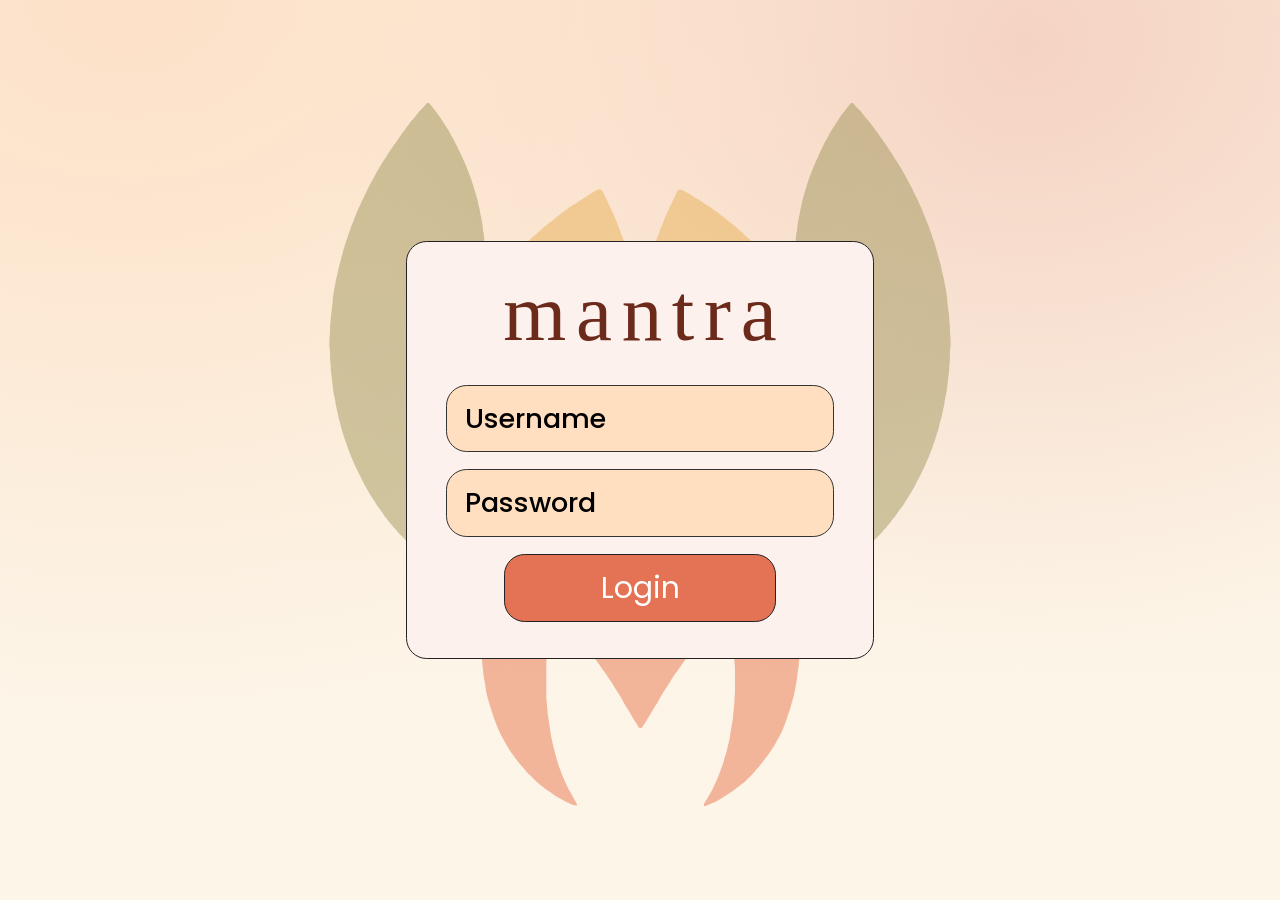
==== index.html @ 945b8495 "Add files via upload" ====
<!DOCTYPE html>
<html lang="en">
<head>
  <meta charset="UTF-8">
  <meta name="viewport" content="width=device-width, initial-scale=1">
  <title>Mantra</title>
  <link rel="preconnect" href="https://fonts.googleapis.com">
  <link rel="preconnect" href="https://fonts.gstatic.com" crossorigin>
  <link href="https://fonts.googleapis.com/css2?family=Poppins:wght@300;400;500;600;700&display=swap" rel="stylesheet">
  <link rel="stylesheet" href="style.css">
</head>
<body><svg width="0" height="0" style="position:absolute" aria-hidden="true"><defs><symbol id="rsi-stress" viewBox="0 0 80 80"><path fill="currentColor" fill-rule="evenodd" d="M4.8 49.9Q4.3 50.5 4.2 51.0Q4.1 51.4 4.2 52.6Q4.3 53.9 5.0 54.7Q5.7 55.6 6.3 55.8Q6.9 55.9 15.2 55.9Q23.5 55.8 24.2 55.3Q25.0 54.9 25.9 53.8Q26.7 52.7 27.1 52.6Q27.4 52.6 27.6 52.7Q27.8 52.9 27.9 53.2Q28.0 53.6 28.0 57.9Q28.0 62.2 27.9 62.5Q27.8 62.7 27.5 62.9Q27.3 63.2 26.9 63.2Q26.6 63.2 25.9 62.8Q25.1 62.4 24.5 62.3Q23.8 62.2 22.9 62.2Q22.0 62.2 21.3 62.4Q20.6 62.5 19.7 62.9Q18.7 63.4 17.9 64.2Q17.0 65.0 16.3 66.3Q15.5 67.7 15.5 69.4Q15.4 71.0 15.8 72.0Q16.3 73.0 17.1 73.9Q18.0 74.8 18.5 75.1Q19.1 75.5 19.8 75.6Q20.6 75.8 40.0 75.8Q59.4 75.8 60.2 75.6Q61.1 75.5 61.6 75.1Q62.1 74.8 62.7 74.2Q63.3 73.6 63.8 72.9Q64.2 72.2 64.4 71.3Q64.6 70.4 64.4 68.7Q64.2 66.9 63.7 66.1Q63.2 65.2 62.6 64.6Q62.0 63.9 60.7 63.2Q59.4 62.5 58.7 62.4Q58.0 62.2 57.1 62.2Q56.1 62.2 54.6 62.7Q53.1 63.3 52.6 63.1Q52.2 62.9 52.1 62.7Q52.0 62.5 52.0 57.7Q52.1 52.9 52.3 52.7Q52.5 52.5 52.7 52.5Q53.0 52.5 53.8 53.5Q54.6 54.5 55.4 55.2Q56.3 55.8 64.6 55.9Q72.9 55.9 73.5 55.8Q74.1 55.6 74.7 55.1Q75.3 54.5 75.6 53.6Q75.8 52.7 75.8 52.2Q75.8 51.6 75.5 50.7Q75.2 49.8 74.3 49.2Q73.5 48.6 67.5 48.2Q61.6 47.7 61.1 47.5Q60.5 47.3 59.9 46.2Q59.2 45.1 58.2 42.9Q57.2 40.6 56.4 39.4Q55.7 38.2 55.0 37.5Q54.4 36.8 53.6 36.2Q52.7 35.6 51.2 35.1Q49.7 34.6 40.0 34.6Q30.2 34.6 29.5 34.7Q28.8 34.9 27.4 35.6Q26.0 36.4 25.0 37.4Q24.0 38.3 21.8 42.8Q19.5 47.2 19.3 47.3Q19.1 47.5 15.6 47.9Q12.2 48.3 9.4 48.4Q6.7 48.5 6.0 48.9Q5.3 49.2 4.8 49.9ZM63.2 67.8Q63.5 68.9 63.5 69.7Q63.5 70.5 63.2 71.4Q62.8 72.3 61.9 73.2Q61.0 74.1 59.8 74.4Q58.6 74.7 48.9 74.7Q39.3 74.7 38.6 74.4Q38.0 74.2 37.7 73.9Q37.5 73.5 37.6 72.9Q37.6 72.3 38.1 71.9Q38.6 71.4 47.1 67.4Q55.7 63.5 57.4 63.5Q59.1 63.6 59.9 64.0Q60.6 64.5 61.7 65.6Q62.8 66.7 63.2 67.8ZM16.7 69.0Q16.8 67.7 17.2 66.9Q17.7 66.1 18.5 65.3Q19.4 64.5 20.2 64.0Q21.0 63.6 22.3 63.5Q23.5 63.4 24.4 63.5Q25.2 63.7 27.4 64.8Q29.6 66.0 31.0 66.5Q32.5 67.0 34.4 68.0Q36.4 69.0 37.1 69.6Q37.7 70.3 37.1 71.2Q36.4 72.0 36.4 72.9Q36.3 73.9 36.0 74.2Q35.7 74.6 28.6 74.7Q21.4 74.7 20.3 74.4Q19.1 74.1 18.3 73.4Q17.6 72.8 17.2 72.3Q16.9 71.8 16.7 71.1Q16.6 70.4 16.7 69.0ZM5.5 52.9Q5.3 52.0 5.4 51.5Q5.6 50.9 6.2 50.3Q6.8 49.8 13.3 49.2Q19.9 48.7 20.3 48.3Q20.7 47.8 21.4 46.2Q22.1 44.6 23.5 42.1Q24.9 39.5 26.2 38.2Q27.5 36.9 28.3 36.5Q29.1 36.1 30.1 35.9Q31.0 35.7 40.0 35.7Q49.0 35.7 50.0 36.0Q51.0 36.2 51.7 36.6Q52.3 36.9 53.4 37.9Q54.5 38.9 55.1 39.7Q55.7 40.6 57.7 44.6Q59.8 48.6 60.2 48.8Q60.7 48.9 63.0 49.0Q65.3 49.0 69.0 49.3Q72.7 49.7 73.3 50.0Q73.9 50.3 74.2 51.0Q74.6 51.6 74.6 52.0Q74.7 52.5 74.3 53.2Q74.0 54.0 73.4 54.3Q72.7 54.6 65.1 54.6Q57.4 54.6 56.7 54.4Q56.1 54.2 53.9 51.7Q51.8 49.2 51.4 49.2Q51.0 49.2 50.9 49.5Q50.7 49.7 50.7 56.6Q50.7 63.6 50.6 63.9Q50.5 64.1 49.5 64.8Q48.5 65.4 48.0 65.6Q47.5 65.8 45.2 66.9Q42.9 68.1 42.4 68.2Q42.0 68.3 41.4 68.7Q40.8 69.1 40.1 69.1Q39.4 69.1 34.7 66.9Q30.1 64.7 29.8 64.4Q29.5 64.1 29.4 63.6Q29.2 63.2 29.3 56.5Q29.3 49.9 29.1 49.6Q28.9 49.2 28.4 49.3Q27.9 49.3 25.8 51.8Q23.6 54.3 23.0 54.5Q22.4 54.6 14.8 54.6Q7.2 54.6 6.7 54.5Q6.2 54.3 6.0 54.0Q5.7 53.8 5.5 52.9ZM13.3 31.4Q12.7 31.4 11.7 31.8Q10.8 32.2 10.2 32.8Q9.7 33.4 9.4 34.2Q9.1 35.0 9.1 35.7Q9.1 36.5 9.4 37.3Q9.7 38.1 10.2 38.6Q10.6 39.1 11.6 39.5Q12.6 39.8 13.2 39.8Q13.9 39.8 14.7 39.6Q15.5 39.3 16.1 38.8Q16.7 38.2 17.1 37.3Q17.4 36.4 17.4 35.7Q17.4 35.1 17.0 34.1Q16.6 33.0 16.1 32.6Q15.6 32.1 14.7 31.8Q13.9 31.4 13.3 31.4ZM11.9 33.4Q12.9 32.8 13.3 32.8Q13.7 32.8 14.4 33.2Q15.1 33.5 15.5 34.0Q15.9 34.6 16.1 35.1Q16.3 35.6 16.2 36.1Q16.2 36.5 15.5 37.3Q14.9 38.1 14.2 38.4Q13.5 38.8 13.1 38.7Q12.7 38.7 12.1 38.3Q11.5 38.0 11.2 37.7Q11.0 37.5 10.8 36.8Q10.5 36.2 10.5 35.6Q10.5 35.1 10.8 34.5Q11.0 33.9 11.9 33.4ZM59.6 27.8Q58.8 28.0 57.8 28.8Q56.8 29.7 56.5 30.3Q56.1 30.9 56.1 32.8Q56.1 34.7 57.0 36.1Q57.8 37.5 59.7 39.3Q61.5 41.1 63.2 42.4Q64.8 43.6 65.2 43.7Q65.6 43.8 66.3 43.7Q67.0 43.6 68.1 42.8Q69.3 42.0 71.5 39.9Q73.7 37.8 74.6 36.6Q75.4 35.3 75.7 34.2Q76.0 33.2 75.7 31.8Q75.4 30.3 74.7 29.5Q73.9 28.6 73.3 28.2Q72.6 27.8 72.0 27.6Q71.3 27.5 70.1 27.6Q68.8 27.6 67.5 28.6Q66.1 29.5 65.8 29.4Q65.4 29.4 65.1 29.1Q64.8 28.7 63.9 28.2Q63.0 27.6 61.7 27.6Q60.4 27.5 59.6 27.8ZM57.3 33.0Q57.3 32.0 57.6 31.3Q57.9 30.6 58.6 29.9Q59.3 29.3 59.9 29.1Q60.4 28.9 61.3 28.9Q62.2 28.9 63.2 29.4Q64.1 29.9 64.7 31.0Q65.4 32.2 65.6 32.3Q65.9 32.5 66.2 32.3Q66.6 32.2 66.8 31.4Q67.1 30.7 68.0 29.9Q68.8 29.2 70.1 29.1Q71.4 28.9 72.0 29.1Q72.5 29.3 73.2 29.9Q73.9 30.6 74.3 31.7Q74.7 32.8 74.3 34.0Q73.9 35.2 72.7 36.8Q71.4 38.3 69.2 40.2Q67.0 42.1 66.2 42.3Q65.5 42.4 63.7 41.1Q61.9 39.7 60.1 37.9Q58.4 36.0 57.9 35.0Q57.4 34.1 57.3 33.0ZM13.5 26.5Q12.2 26.5 11.7 26.8Q11.2 27.1 11.1 27.4Q11.1 27.8 10.8 28.1Q10.5 28.4 9.8 28.5Q9.1 28.5 8.5 28.4Q7.9 28.2 7.4 28.5Q6.9 28.7 6.4 29.3Q5.9 29.8 5.8 30.5Q5.8 31.1 6.0 31.8Q6.1 32.4 5.7 33.0Q5.4 33.6 4.8 33.9Q4.2 34.1 4.1 35.3Q4.0 36.4 4.1 36.9Q4.3 37.5 4.9 37.7Q5.5 38.0 5.7 38.4Q6.0 38.8 5.9 40.1Q5.8 41.4 6.4 42.1Q7.0 42.8 7.4 43.0Q7.7 43.2 9.0 43.0Q10.3 42.9 10.6 43.1Q11.0 43.4 11.1 43.8Q11.2 44.3 11.7 44.7Q12.3 45.0 13.2 45.0Q14.2 45.0 14.6 44.8Q15.1 44.5 15.7 43.7Q16.3 42.9 16.8 42.9Q17.3 42.9 17.9 43.1Q18.5 43.3 19.0 43.1Q19.4 42.9 20.1 42.1Q20.8 41.3 20.8 40.9Q20.8 40.5 20.6 40.1Q20.4 39.6 20.4 39.2Q20.4 38.8 20.8 38.3Q21.2 37.9 21.8 37.6Q22.3 37.4 22.5 37.0Q22.6 36.6 22.6 35.7Q22.6 34.9 22.4 34.4Q22.1 33.9 21.4 33.6Q20.8 33.3 20.6 33.0Q20.4 32.7 20.3 32.5Q20.3 32.2 20.6 31.4Q20.9 30.6 20.7 30.1Q20.5 29.7 19.8 29.1Q19.2 28.4 18.7 28.3Q18.2 28.2 17.8 28.4Q17.3 28.5 16.8 28.5Q16.3 28.5 15.5 27.5Q14.7 26.6 13.5 26.5ZM12.0 28.8Q12.9 27.8 13.5 27.9Q14.0 28.1 14.3 28.7Q14.6 29.3 14.9 29.5Q15.2 29.7 15.7 29.9Q16.3 30.0 17.4 29.9Q18.5 29.8 18.8 30.1Q19.1 30.3 19.0 31.8Q19.0 33.2 19.3 33.7Q19.7 34.2 20.3 34.5Q20.8 34.8 21.1 35.1Q21.3 35.4 21.3 35.7Q21.2 36.1 20.4 36.7Q19.6 37.3 19.3 37.7Q19.0 38.2 19.0 39.7Q19.1 41.1 18.7 41.4Q18.4 41.6 17.7 41.5Q16.9 41.4 16.2 41.5Q15.4 41.6 15.0 41.9Q14.6 42.2 14.5 42.7Q14.3 43.1 13.8 43.5Q13.3 43.8 12.9 43.6Q12.4 43.3 11.8 42.4Q11.2 41.6 10.6 41.5Q10.1 41.4 8.9 41.4Q7.7 41.5 7.5 41.3Q7.3 41.0 7.5 40.1Q7.6 39.1 7.4 38.3Q7.2 37.6 6.3 36.8Q5.4 36.0 5.4 35.6Q5.5 35.2 6.3 34.5Q7.2 33.8 7.4 33.2Q7.6 32.5 7.5 31.9Q7.3 31.3 7.4 30.8Q7.4 30.2 7.7 30.0Q8.1 29.8 8.8 29.9Q9.5 30.0 10.3 29.9Q11.1 29.8 12.0 28.8ZM55.2 23.6Q54.9 23.9 55.0 24.1Q55.0 24.4 55.3 24.6Q55.6 24.7 57.6 24.7Q59.5 24.7 59.8 24.5Q60.0 24.3 60.0 24.0Q60.0 23.8 59.8 23.5Q59.5 23.3 57.5 23.3Q55.4 23.3 55.2 23.6ZM20.0 23.6Q19.7 23.9 19.8 24.1Q19.8 24.4 20.0 24.6Q20.3 24.7 22.3 24.7Q24.4 24.7 24.7 24.5Q25.1 24.2 25.1 23.9Q25.0 23.7 24.7 23.5Q24.5 23.3 22.4 23.3Q20.3 23.3 20.0 23.6ZM40.9 15.5Q38.8 15.3 37.9 15.5Q37.0 15.7 36.0 16.2Q34.9 16.7 33.9 17.7Q32.8 18.7 32.1 20.3Q31.4 21.8 31.2 23.2Q31.0 24.6 31.5 26.4Q32.0 28.2 32.5 28.9Q32.9 29.6 33.5 30.2Q34.1 30.8 35.3 31.6Q36.6 32.4 38.3 32.7Q40.1 33.0 41.8 32.7Q43.6 32.3 44.3 31.9Q45.0 31.4 46.0 30.5Q47.0 29.5 47.8 28.1Q48.5 26.7 48.6 24.9Q48.8 23.1 48.6 22.4Q48.5 21.6 48.2 20.7Q47.8 19.8 46.8 18.6Q45.8 17.4 44.4 16.5Q42.9 15.7 40.9 15.5ZM38.3 16.9Q39.8 16.5 41.1 16.7Q42.5 17.0 43.5 17.6Q44.5 18.1 45.4 19.1Q46.3 20.1 46.7 21.0Q47.1 21.8 47.2 22.4Q47.3 22.9 47.3 24.5Q47.2 26.1 46.8 27.2Q46.3 28.2 45.9 28.7Q45.5 29.2 44.2 30.1Q42.9 31.1 41.5 31.4Q40.1 31.6 38.7 31.4Q37.3 31.2 36.4 30.7Q35.5 30.2 34.4 29.1Q33.4 27.9 33.0 26.9Q32.6 26.0 32.5 25.3Q32.3 24.6 32.4 23.6Q32.5 22.6 32.9 21.6Q33.3 20.5 33.7 20.0Q34.1 19.4 34.8 18.7Q35.5 18.0 36.2 17.6Q36.9 17.2 38.3 16.9ZM22.6 13.9Q22.5 14.0 22.5 14.4Q22.5 14.8 24.2 15.8Q26.0 16.9 26.4 16.9Q26.7 16.9 26.9 16.7Q27.1 16.5 26.9 16.1Q26.7 15.7 25.2 14.7Q23.7 13.8 23.2 13.8Q22.7 13.8 22.6 13.9ZM57.3 14.3Q57.3 13.9 56.9 13.8Q56.5 13.7 55.5 14.3Q54.5 14.8 53.7 15.4Q52.9 16.0 52.9 16.4Q52.9 16.7 53.3 16.8Q53.8 16.9 55.4 16.0Q57.1 15.1 57.2 14.9Q57.4 14.7 57.3 14.3ZM50.2 7.2Q50.2 6.9 49.7 6.9Q49.3 6.8 48.8 7.4Q48.3 8.0 47.8 8.9Q47.2 9.8 47.2 10.3Q47.1 10.8 47.3 11.0Q47.5 11.2 47.8 11.2Q48.1 11.1 48.4 10.9Q48.6 10.6 49.5 9.1Q50.3 7.6 50.2 7.2ZM30.1 6.8Q29.9 6.8 29.8 7.2Q29.6 7.7 30.3 9.0Q31.0 10.3 31.4 10.7Q31.8 11.1 32.1 11.1Q32.5 11.1 32.6 10.8Q32.8 10.5 32.5 9.8Q32.2 9.2 31.6 8.2Q31.0 7.2 30.7 7.0Q30.4 6.7 30.1 6.8ZM40.0 4.2Q39.7 4.1 39.5 4.4Q39.3 4.8 39.3 6.7Q39.3 8.5 39.5 8.9Q39.7 9.2 39.9 9.2Q40.1 9.2 40.4 8.8Q40.7 8.3 40.7 6.6Q40.7 4.9 40.5 4.5Q40.3 4.2 40.0 4.2Z"/></symbol><symbol id="rsi-sleep" viewBox="0 0 80 80"><path fill="currentColor" fill-rule="evenodd" d="M58.2 49.7Q57.6 49.7 57.5 50.0Q57.4 50.3 57.7 50.7Q58.0 51.1 58.4 51.3Q58.9 51.6 59.2 51.4Q59.5 51.2 59.5 50.8Q59.4 50.4 59.1 50.1Q58.7 49.7 58.2 49.7ZM60.7 39.5Q60.4 39.7 60.4 40.0Q60.4 40.2 60.9 40.5Q61.4 40.7 61.6 40.7Q61.9 40.7 62.2 40.5Q62.5 40.2 62.5 40.0Q62.5 39.7 62.2 39.4Q61.9 39.2 61.4 39.3Q60.9 39.3 60.7 39.5ZM59.5 28.7Q59.3 28.4 58.6 28.5Q57.8 28.7 57.6 29.0Q57.4 29.4 57.4 29.6Q57.5 29.8 57.7 30.0Q58.0 30.2 58.5 30.0Q59.0 29.9 59.3 29.5Q59.7 29.1 59.5 28.7ZM40.0 22.7Q39.6 22.7 39.4 23.2Q39.2 23.7 39.2 29.4Q39.3 35.0 38.9 35.5Q38.6 36.0 37.7 36.6Q36.9 37.2 36.3 38.1Q35.8 39.1 35.8 40.1Q35.9 41.0 36.3 41.8Q36.8 42.6 37.5 43.1Q38.3 43.6 38.8 43.7Q39.4 43.9 40.9 43.7Q42.3 43.6 42.6 43.7Q42.8 43.9 45.9 47.0Q49.0 50.1 49.6 50.3Q50.3 50.4 50.4 50.3Q50.6 50.1 50.5 49.6Q50.4 49.2 47.1 46.0Q43.8 42.7 43.7 42.2Q43.6 41.7 43.9 41.1Q44.1 40.6 44.1 39.7Q44.0 38.9 43.6 38.1Q43.1 37.3 41.9 36.3Q40.7 35.4 40.7 29.4Q40.7 23.5 40.5 23.1Q40.3 22.7 40.0 22.7ZM38.7 37.8Q39.0 37.5 40.0 37.5Q40.9 37.5 41.5 38.1Q42.1 38.7 42.3 39.4Q42.4 40.1 42.0 41.0Q41.5 41.9 41.1 42.1Q40.7 42.3 39.9 42.3Q39.0 42.3 38.7 42.1Q38.4 41.9 37.9 41.1Q37.4 40.2 37.4 39.7Q37.5 39.2 37.9 38.7Q38.3 38.1 38.7 37.8ZM51.4 20.4Q51.3 20.2 50.9 20.3Q50.5 20.3 50.2 20.7Q49.9 21.1 49.9 21.5Q49.8 21.9 50.1 22.2Q50.4 22.5 50.8 22.3Q51.2 22.1 51.4 21.8Q51.6 21.4 51.6 21.0Q51.6 20.7 51.4 20.4ZM29.1 20.2Q28.7 20.1 28.5 20.4Q28.3 20.7 28.3 21.0Q28.3 21.4 28.7 21.9Q29.1 22.4 29.4 22.4Q29.8 22.4 29.9 22.1Q30.1 21.8 30.0 21.4Q30.0 21.1 29.7 20.7Q29.4 20.3 29.1 20.2ZM40.1 17.2Q39.7 17.1 39.5 17.4Q39.3 17.6 39.2 18.2Q39.2 18.8 39.3 19.2Q39.5 19.5 39.8 19.6Q40.1 19.6 40.4 19.4Q40.6 19.2 40.7 18.6Q40.7 18.0 40.6 17.7Q40.4 17.3 40.1 17.2ZM26.3 16.2Q24.8 17.1 24.2 17.7Q23.7 18.3 23.7 18.6Q23.7 19.0 23.8 19.1Q24.0 19.3 24.5 19.2Q25.0 19.2 26.1 18.4Q27.2 17.6 28.5 17.1Q29.8 16.6 30.4 16.2Q31.0 15.8 32.4 15.3Q33.8 14.9 36.1 14.5Q38.4 14.2 39.9 14.2Q41.4 14.2 43.5 14.5Q45.5 14.8 47.3 15.3Q49.1 15.9 49.6 16.2Q50.1 16.6 51.4 17.1Q52.7 17.6 54.7 19.0Q56.6 20.4 57.9 21.7Q59.2 22.9 60.4 24.6Q61.7 26.2 62.7 28.1Q63.7 29.9 64.2 31.2Q64.6 32.4 65.1 34.7Q65.5 37.0 65.5 40.5Q65.4 44.1 65.1 44.8Q64.9 45.6 64.7 46.6Q64.6 47.6 64.2 48.8Q63.7 50.0 62.2 52.7Q60.7 55.5 60.8 55.9Q60.9 56.2 61.3 56.2Q61.7 56.2 62.9 54.4Q64.1 52.6 65.0 50.5Q66.0 48.4 66.5 45.6Q67.0 42.8 67.0 39.9Q67.0 37.0 66.6 34.3Q66.1 31.6 65.6 30.4Q65.1 29.1 63.8 26.8Q62.5 24.4 60.6 22.2Q58.7 20.0 56.9 18.6Q55.1 17.1 53.4 16.2Q51.7 15.2 49.2 14.3Q46.7 13.4 44.3 13.0Q41.9 12.5 40.1 12.5Q38.3 12.5 35.7 13.0Q33.2 13.4 30.5 14.4Q27.8 15.3 26.3 16.2ZM28.8 10.4Q27.7 10.9 27.7 11.3Q27.6 11.6 27.8 11.8Q28.0 11.9 28.5 12.0Q29.0 12.0 29.9 11.6Q30.9 11.1 33.3 10.6Q35.7 10.1 39.2 10.1Q42.8 10.0 44.7 10.2Q46.5 10.5 48.1 10.9Q49.7 11.4 52.5 12.7Q55.2 14.0 57.7 15.8Q60.2 17.7 62.0 19.6Q63.7 21.4 65.0 23.4Q66.3 25.3 67.2 27.2Q68.1 29.0 68.3 29.7Q68.4 30.4 68.7 31.2Q69.0 32.0 69.1 32.8Q69.2 33.7 69.6 34.9Q70.0 36.2 70.0 39.4Q70.1 42.7 69.6 44.5Q69.2 46.2 69.2 46.9Q69.2 47.5 68.8 48.3Q68.5 49.2 68.3 50.4Q68.0 51.6 68.1 51.7Q68.3 51.9 68.6 52.0Q68.9 52.0 69.3 51.7Q69.6 51.4 70.0 50.1Q70.4 48.8 71.0 45.4Q71.5 42.0 71.5 39.1Q71.4 36.2 70.9 33.5Q70.4 30.8 70.1 30.3Q69.8 29.7 69.7 29.0Q69.6 28.4 68.3 25.7Q66.9 23.1 65.9 21.8Q65.0 20.4 63.4 18.7Q61.8 16.9 60.2 15.6Q58.5 14.2 56.7 13.0Q54.8 11.8 52.4 10.8Q50.0 9.8 49.3 9.7Q48.6 9.6 47.7 9.2Q46.7 8.8 44.1 8.4Q41.4 8.1 40.1 8.1Q38.7 8.1 35.7 8.5Q32.7 8.9 32.0 9.2Q31.4 9.6 30.6 9.7Q29.9 9.8 28.8 10.4ZM23.1 8.0Q21.3 8.9 19.5 10.2Q17.7 11.5 15.4 13.6Q13.1 15.7 11.4 17.9Q9.7 20.1 7.8 23.9Q5.9 27.7 5.0 31.9Q4.1 36.2 4.0 39.2Q4.0 42.3 4.1 43.4Q4.2 44.5 5.0 48.3Q5.9 52.0 6.9 54.2Q7.9 56.4 9.2 58.6Q10.4 60.7 11.8 62.5Q13.2 64.2 15.2 66.0Q17.1 67.9 19.1 69.3Q21.2 70.7 22.7 71.6Q24.3 72.5 26.9 73.5Q29.4 74.4 30.2 74.5Q31.0 74.7 31.7 75.0Q32.4 75.3 35.1 75.6Q37.9 75.9 39.9 75.9Q41.9 75.9 44.4 75.7Q46.9 75.4 47.9 75.0Q48.9 74.7 49.9 74.5Q50.8 74.3 54.0 73.0Q57.3 71.6 59.8 69.9Q62.4 68.2 64.5 66.3Q66.6 64.4 68.0 62.6Q69.5 60.8 70.9 58.4Q72.3 55.9 72.6 55.0Q72.8 54.2 72.7 54.0Q72.6 53.8 72.2 53.8Q71.9 53.7 69.8 55.1Q67.8 56.5 65.9 57.6Q64.1 58.6 62.9 59.0Q61.8 59.5 60.2 59.9Q58.5 60.4 57.6 60.4Q56.6 60.5 55.6 60.8Q54.6 61.2 51.6 61.2Q48.7 61.3 47.7 61.2Q46.7 61.1 45.8 60.7Q44.8 60.4 43.8 60.3Q42.8 60.3 40.3 59.4Q37.8 58.6 35.3 57.2Q32.8 55.7 30.7 54.0Q28.6 52.2 27.4 51.0Q26.3 49.7 24.6 47.4Q22.9 45.0 21.4 41.8Q20.0 38.7 19.5 36.6Q19.0 34.5 18.8 32.1Q18.7 29.8 18.7 27.9Q18.8 26.0 19.0 24.4Q19.1 22.8 19.6 21.1Q20.0 19.4 21.4 16.2Q22.9 13.0 24.6 10.6Q26.3 8.2 26.3 7.9Q26.3 7.5 26.1 7.3Q25.9 7.1 25.4 7.1Q24.9 7.1 23.1 8.0ZM17.9 13.6Q20.6 11.4 20.9 11.3Q21.3 11.3 21.4 11.5Q21.6 11.7 20.5 14.1Q19.5 16.5 18.6 19.2Q17.7 22.0 17.4 26.0Q17.1 29.9 17.4 32.8Q17.7 35.7 18.6 38.5Q19.5 41.3 20.4 43.4Q21.4 45.6 23.1 48.0Q24.8 50.4 26.7 52.4Q28.6 54.4 30.5 55.9Q32.4 57.3 36.0 59.1Q39.6 61.0 43.5 61.7Q47.4 62.5 51.0 62.5Q54.6 62.5 57.2 62.1Q59.8 61.6 61.2 61.2Q62.6 60.8 65.0 59.6Q67.4 58.4 67.9 58.4Q68.4 58.4 68.5 58.7Q68.6 59.1 68.4 59.5Q68.3 59.8 66.4 62.0Q64.5 64.2 63.2 65.5Q61.8 66.7 59.4 68.4Q56.9 70.1 54.9 71.1Q52.9 72.0 50.1 73.0Q47.4 73.9 45.0 74.1Q42.6 74.4 40.0 74.4Q37.5 74.4 35.0 74.1Q32.5 73.9 29.8 73.0Q27.0 72.0 25.1 71.1Q23.2 70.2 21.7 69.3Q20.3 68.3 17.9 66.4Q15.6 64.5 14.2 62.9Q12.8 61.3 11.9 60.1Q11.1 58.9 9.6 56.3Q8.1 53.6 7.3 51.0Q6.4 48.5 5.9 45.7Q5.4 42.8 5.5 39.0Q5.7 35.3 6.5 31.9Q7.4 28.5 7.8 27.3Q8.3 26.1 9.6 23.7Q11.0 21.2 11.9 19.9Q12.9 18.5 14.1 17.2Q15.3 15.9 17.9 13.6ZM68.7 4.0Q68.4 4.0 68.1 4.4Q67.8 4.7 67.5 6.0Q67.2 7.3 66.2 8.4Q65.1 9.6 64.4 10.0Q63.6 10.4 62.6 10.5Q61.6 10.7 61.4 10.9Q61.2 11.0 61.2 11.3Q61.2 11.6 61.5 11.8Q61.8 12.0 62.7 12.2Q63.6 12.3 64.8 13.0Q66.0 13.7 66.7 14.6Q67.4 15.4 67.7 16.8Q68.0 18.2 68.4 18.3Q68.7 18.5 69.2 18.2Q69.6 17.8 69.7 16.7Q69.8 15.7 70.3 14.9Q70.7 14.2 71.3 13.7Q71.9 13.2 72.7 12.7Q73.6 12.3 74.7 12.0Q75.8 11.8 75.9 11.4Q76.0 11.0 75.7 10.8Q75.5 10.6 74.6 10.5Q73.7 10.4 72.9 10.0Q72.1 9.6 71.6 9.1Q71.1 8.7 70.5 7.9Q70.0 7.1 69.7 5.8Q69.5 4.5 69.2 4.2Q68.9 4.0 68.7 4.0ZM67.4 9.7Q68.4 8.8 68.5 8.8Q68.7 8.8 69.8 9.8Q71.0 10.8 70.9 11.3Q70.9 11.8 69.8 12.8Q68.7 13.9 68.5 13.9Q68.4 13.9 67.4 12.8Q66.3 11.7 66.3 11.4Q66.2 11.1 66.3 10.9Q66.4 10.6 67.4 9.7ZM9.4 4.2Q8.9 4.0 8.7 4.2Q8.5 4.4 8.3 5.1Q8.1 5.8 7.9 6.3Q7.6 6.7 7.0 7.2Q6.4 7.7 5.4 8.0Q4.4 8.3 4.2 8.6Q4.0 8.9 4.0 9.1Q4.0 9.3 4.3 9.6Q4.6 9.9 5.7 10.2Q6.7 10.5 7.4 11.4Q8.1 12.3 8.4 13.1Q8.6 13.9 9.0 14.0Q9.4 14.1 9.6 13.9Q9.8 13.7 10.0 13.1Q10.1 12.4 10.5 11.8Q10.9 11.1 11.4 10.7Q12.0 10.2 13.0 10.0Q14.0 9.7 14.2 9.3Q14.4 8.9 13.9 8.5Q13.5 8.1 12.5 7.9Q11.5 7.6 10.9 6.9Q10.3 6.2 10.1 5.3Q9.8 4.4 9.4 4.2ZM8.1 9.3Q8.0 8.9 8.3 8.5Q8.6 8.2 8.9 8.2Q9.3 8.2 9.7 8.4Q10.1 8.7 10.1 8.9Q10.2 9.2 10.0 9.4Q9.8 9.7 9.3 9.8Q8.7 10.0 8.5 9.8Q8.3 9.7 8.1 9.3Z"/></symbol><symbol id="rsi-physical" viewBox="0 0 80 80"><path fill="currentColor" fill-rule="evenodd" d="M53.5 74.0Q53.4 74.2 53.4 74.6Q53.5 75.0 53.7 75.1Q54.0 75.2 55.4 75.2Q56.8 75.2 57.2 74.8Q57.7 74.5 57.6 74.3Q57.6 74.1 57.2 73.8Q56.8 73.5 55.6 73.5Q54.5 73.5 54.1 73.6Q53.7 73.7 53.5 74.0ZM44.6 74.1Q44.5 74.3 44.6 74.6Q44.7 75.0 45.1 75.1Q45.5 75.2 47.7 75.2Q49.8 75.2 50.3 74.9Q50.7 74.6 50.7 74.4Q50.7 74.2 50.1 73.9Q49.6 73.5 47.7 73.5Q45.7 73.5 45.2 73.7Q44.7 73.9 44.6 74.1ZM4.4 49.1Q4.0 49.5 4.2 49.9Q4.4 50.3 4.7 50.4Q5.1 50.5 12.2 50.5Q19.2 50.5 19.6 50.4Q19.9 50.3 20.1 50.0Q20.2 49.7 20.1 49.3Q20.0 48.9 19.8 48.8Q19.6 48.7 12.2 48.7Q4.8 48.7 4.4 49.1ZM12.9 41.1Q12.6 41.4 12.7 41.8Q12.7 42.2 13.1 42.4Q13.5 42.6 17.8 42.6Q22.1 42.6 22.5 42.3Q22.9 42.1 22.9 41.7Q22.9 41.4 22.6 41.1Q22.3 40.8 17.8 40.8Q13.3 40.8 12.9 41.1ZM4.6 22.1Q4.2 22.3 4.2 22.8Q4.3 23.2 4.7 23.5Q5.1 23.7 8.2 23.7Q11.4 23.7 11.8 23.3Q12.3 23.0 12.2 22.6Q12.2 22.2 11.8 22.0Q11.5 21.8 8.2 21.8Q5.0 21.8 4.6 22.1ZM75.8 27.5Q75.7 26.3 75.0 25.6Q74.2 24.9 73.2 24.8Q72.2 24.8 70.5 25.7Q68.8 26.7 65.9 28.7Q63.0 30.7 62.6 30.7Q62.1 30.8 58.2 27.5Q54.2 24.2 52.6 22.3Q50.9 20.5 49.5 19.6Q48.0 18.7 41.2 18.2Q34.3 17.7 30.7 17.6Q27.1 17.6 26.6 17.7Q26.0 17.9 23.8 20.1Q21.6 22.3 18.9 25.3Q16.3 28.3 16.1 29.4Q16.0 30.5 16.6 31.4Q17.2 32.2 18.2 32.5Q19.1 32.8 20.1 32.5Q21.0 32.3 24.8 29.3Q28.5 26.3 29.2 26.1Q29.8 25.9 33.2 26.1Q36.6 26.3 37.0 26.6Q37.4 26.9 37.4 27.3Q37.4 27.8 34.3 33.6Q31.1 39.4 30.7 41.8Q30.2 44.3 29.9 44.9Q29.5 45.6 29.4 46.4Q29.2 47.2 28.9 47.7Q28.5 48.3 27.6 51.6Q26.7 55.0 25.7 57.4Q24.8 59.8 20.1 64.8Q15.4 69.8 14.9 70.4Q14.5 71.1 14.4 72.0Q14.3 72.9 14.0 73.1Q13.8 73.4 11.7 73.5Q9.6 73.6 9.4 73.8Q9.2 74.0 9.1 74.3Q9.1 74.7 9.4 75.0Q9.8 75.2 25.6 75.1Q41.3 75.1 41.5 74.9Q41.6 74.7 41.6 74.5Q41.6 74.2 41.5 74.0Q41.3 73.7 41.0 73.6Q40.6 73.5 31.5 73.5Q22.3 73.5 22.1 73.3Q21.9 73.1 21.9 72.9Q21.9 72.6 27.5 67.9Q33.1 63.1 33.7 62.1Q34.3 61.0 34.8 59.6Q35.3 58.2 35.6 57.7Q36.0 57.2 36.1 56.7Q36.2 56.1 36.5 55.7Q36.9 55.2 37.5 53.4Q38.1 51.5 38.5 50.7Q38.8 49.9 39.2 49.6Q39.5 49.4 40.8 49.6Q42.2 49.9 44.6 50.1Q47.0 50.4 47.5 50.8Q47.9 51.1 47.9 51.8Q47.8 52.5 46.2 56.1Q44.6 59.8 43.4 63.1Q42.3 66.4 42.4 67.4Q42.6 68.3 43.2 68.9Q43.7 69.5 44.9 69.6Q46.0 69.8 46.6 69.5Q47.2 69.2 48.2 67.8Q49.3 66.3 49.9 65.0Q50.6 63.8 54.2 58.1Q57.9 52.4 58.3 51.3Q58.8 50.3 58.8 49.3Q58.9 48.3 58.5 47.3Q58.1 46.3 57.7 45.8Q57.2 45.3 55.6 44.4Q53.9 43.5 52.3 42.9Q50.6 42.4 48.4 41.5Q46.3 40.5 46.0 40.2Q45.8 40.0 45.9 39.4Q45.9 38.8 48.4 36.1Q50.9 33.4 51.4 33.4Q51.9 33.3 55.2 35.9Q58.6 38.5 59.5 39.0Q60.3 39.4 61.6 39.4Q62.9 39.4 64.4 38.5Q66.0 37.5 70.5 33.9Q75.0 30.2 75.5 29.4Q76.0 28.7 75.8 27.5ZM35.7 48.3Q36.4 48.6 36.6 48.8Q36.7 49.0 36.7 49.4Q36.7 49.7 36.5 50.5Q36.3 51.3 35.0 54.5Q33.8 57.7 32.8 59.7Q31.8 61.8 25.2 67.3Q18.7 72.9 18.1 73.2Q17.6 73.5 17.2 73.5Q16.8 73.4 16.5 73.0Q16.3 72.6 16.3 72.2Q16.3 71.9 16.5 71.5Q16.7 71.1 21.5 66.0Q26.2 61.0 27.1 59.0Q28.0 56.9 28.1 56.2Q28.2 55.6 28.5 55.1Q28.8 54.7 29.9 50.8Q31.1 46.9 31.4 46.7Q31.6 46.4 31.9 46.3Q32.2 46.3 33.6 47.2Q35.0 48.0 35.7 48.3ZM73.5 27.3Q74.0 27.8 73.8 28.2Q73.6 28.7 72.9 29.3Q72.2 30.0 71.4 30.5Q70.5 31.1 67.0 34.0Q63.5 37.0 62.8 37.2Q62.1 37.5 61.6 37.5Q61.1 37.5 60.3 37.2Q59.6 37.0 56.9 34.9Q54.2 32.8 53.6 32.1Q53.0 31.4 53.6 30.0Q54.1 28.7 54.5 28.3Q54.9 27.9 55.2 27.9Q55.6 27.9 58.1 30.0Q60.6 32.2 61.2 32.6Q61.9 33.0 62.2 33.0Q62.6 33.0 64.2 32.1Q65.8 31.3 68.8 29.2Q71.9 27.1 72.4 26.9Q73.0 26.8 73.5 27.3ZM26.3 20.5Q27.2 19.7 28.4 19.6Q29.5 19.6 38.0 20.0Q46.4 20.3 47.1 20.6Q47.8 20.8 48.5 21.2Q49.3 21.7 50.3 22.8Q51.4 23.9 51.8 24.7Q52.3 25.6 52.3 26.8Q52.4 28.1 51.9 29.0Q51.5 29.9 47.7 34.1Q43.8 38.4 43.7 39.5Q43.6 40.5 44.2 41.2Q44.7 41.8 49.5 43.8Q54.2 45.7 55.0 46.2Q55.8 46.6 56.3 47.2Q56.8 47.8 56.8 49.0Q56.8 50.3 51.9 58.3Q47.0 66.3 46.4 67.1Q45.7 68.0 45.2 67.9Q44.6 67.9 44.4 67.6Q44.2 67.3 44.1 66.9Q44.1 66.4 44.4 65.8Q44.8 65.1 44.9 64.5Q45.1 63.9 45.3 63.4Q45.6 63.0 46.2 61.2Q46.8 59.3 48.4 55.7Q50.0 52.0 50.1 51.1Q50.1 50.1 50.0 49.9Q49.9 49.7 49.4 49.3Q48.8 48.8 44.9 48.3Q41.1 47.8 39.1 47.4Q37.2 46.9 35.6 46.1Q34.1 45.3 33.8 44.9Q33.4 44.6 33.0 43.7Q32.5 42.8 32.6 41.7Q32.6 40.6 36.1 34.4Q39.5 28.1 39.6 27.6Q39.7 27.1 39.6 26.4Q39.5 25.8 39.1 25.4Q38.7 25.0 38.1 24.8Q37.5 24.7 34.4 24.3Q31.3 24.0 30.0 24.0Q28.8 24.0 27.9 24.5Q27.0 25.0 23.5 27.8Q19.9 30.7 19.4 30.7Q18.8 30.8 18.5 30.5Q18.2 30.2 18.2 29.7Q18.1 29.2 18.2 29.0Q18.4 28.8 21.8 25.1Q25.3 21.3 26.3 20.5ZM16.1 6.4Q15.7 6.8 15.8 7.2Q15.9 7.6 16.2 7.8Q16.5 7.9 24.8 7.9Q33.2 7.9 33.6 7.8Q34.0 7.6 34.1 7.1Q34.2 6.6 33.8 6.3Q33.3 6.1 24.9 6.1Q16.5 6.1 16.1 6.4ZM54.2 5.0Q53.2 5.2 52.7 5.5Q52.3 5.7 51.4 6.6Q50.5 7.4 49.7 8.6Q48.9 9.7 48.8 10.3Q48.7 10.8 48.8 13.1Q48.9 15.4 49.8 16.6Q50.6 17.9 51.8 18.9Q52.9 19.8 54.6 20.2Q56.3 20.7 57.2 20.6Q58.0 20.6 59.1 20.2Q60.1 19.9 60.9 19.4Q61.8 18.9 62.2 18.5Q62.7 18.0 63.5 16.6Q64.3 15.1 64.4 14.5Q64.5 13.9 64.4 11.9Q64.3 9.9 63.6 8.7Q62.9 7.5 62.3 6.9Q61.8 6.3 61.1 5.8Q60.3 5.3 59.3 5.0Q58.2 4.7 56.7 4.7Q55.1 4.7 54.2 5.0ZM53.9 7.3Q55.0 6.7 56.3 6.7Q57.7 6.6 58.8 7.1Q59.9 7.5 60.9 8.6Q61.9 9.6 62.3 10.7Q62.7 11.7 62.7 12.4Q62.8 13.1 62.4 14.3Q62.0 15.5 61.1 16.5Q60.2 17.5 59.3 18.0Q58.5 18.5 56.9 18.5Q55.4 18.6 54.9 18.4Q54.4 18.2 53.1 17.3Q51.9 16.4 51.4 15.3Q50.8 14.3 50.7 13.1Q50.6 11.9 51.0 10.8Q51.4 9.6 52.1 8.8Q52.8 7.9 53.9 7.3Z"/></symbol><symbol id="rsi-worklife" viewBox="0 0 80 80"><path fill="currentColor" fill-rule="evenodd" d="M5.1 37.4Q4.2 37.8 4.1 38.1Q4.0 38.3 4.0 40.8Q4.0 43.2 4.1 43.5Q4.2 43.8 4.7 44.3Q5.3 44.7 19.6 44.8Q33.9 44.8 34.1 45.1Q34.4 45.4 34.4 46.1Q34.3 46.8 33.1 49.3Q31.9 51.7 31.8 52.5Q31.7 53.2 30.9 54.6Q30.1 55.9 30.0 56.6Q29.9 57.2 29.5 58.3Q29.0 59.3 28.5 59.6Q28.1 60.0 27.1 60.0Q26.1 60.1 25.5 60.6Q24.8 61.2 24.7 63.4Q24.6 65.6 24.3 65.8Q24.0 66.1 21.6 66.1Q19.2 66.2 18.5 66.7Q17.9 67.3 17.8 69.8Q17.8 72.3 17.9 72.6Q18.1 72.9 18.6 73.2Q19.1 73.6 40.0 73.6Q60.8 73.6 61.1 73.5Q61.4 73.3 61.8 72.7Q62.1 72.0 62.1 70.0Q62.1 67.9 62.0 67.5Q61.8 67.0 61.2 66.5Q60.6 66.1 58.2 66.1Q55.8 66.1 55.5 65.8Q55.2 65.6 55.1 63.4Q55.0 61.2 54.3 60.6Q53.7 60.0 52.7 60.0Q51.7 60.0 51.3 59.6Q50.8 59.3 50.2 57.5Q49.6 55.6 49.4 55.3Q49.1 55.0 48.6 53.8Q48.1 52.7 48.1 52.1Q48.0 51.6 47.6 51.1Q47.2 50.6 47.2 50.2Q47.1 49.7 46.8 49.3Q46.5 48.8 46.3 48.1Q46.2 47.4 45.8 46.8Q45.5 46.3 45.5 45.8Q45.5 45.3 45.8 45.1Q46.2 44.8 60.2 44.8Q74.2 44.8 74.9 44.4Q75.6 44.0 75.8 43.4Q76.0 42.9 76.0 40.9Q76.0 38.9 75.8 38.4Q75.6 38.0 75.2 37.7Q74.9 37.3 73.9 37.2Q73.0 37.0 59.7 37.0Q46.5 37.0 45.8 36.7Q45.2 36.4 44.4 35.6Q43.5 34.8 42.2 34.4Q40.9 33.9 39.8 33.9Q38.8 33.9 38.1 34.2Q37.3 34.6 36.9 34.7Q36.5 34.7 35.2 35.9Q33.9 37.0 19.9 37.0Q6.0 37.0 5.1 37.4ZM19.3 70.2Q19.3 68.7 19.5 68.3Q19.7 68.0 20.2 67.8Q20.6 67.6 40.0 67.6Q59.4 67.6 59.7 67.7Q60.1 67.8 60.3 68.1Q60.5 68.5 60.5 70.0Q60.5 71.6 60.2 71.9Q60.0 72.1 39.8 72.1Q19.7 72.1 19.5 71.9Q19.3 71.7 19.3 70.2ZM26.3 64.1Q26.3 62.7 26.5 62.3Q26.7 61.9 27.1 61.7Q27.6 61.5 40.0 61.5Q52.5 61.5 52.8 61.6Q53.1 61.7 53.3 62.1Q53.6 62.5 53.6 63.9Q53.6 65.3 53.2 65.7Q52.8 66.1 40.0 66.1Q27.1 66.1 26.7 65.8Q26.4 65.5 26.3 64.1ZM30.7 59.4Q30.7 59.2 31.0 58.8Q31.4 58.3 31.5 57.6Q31.6 56.8 32.3 55.4Q33.1 54.0 33.2 53.2Q33.3 52.5 33.7 52.0Q34.1 51.5 34.6 50.1Q35.1 48.8 35.7 47.8Q36.4 46.9 37.8 47.3Q39.2 47.7 40.8 47.6Q42.5 47.5 42.9 47.2Q43.3 46.9 43.7 47.0Q44.0 47.1 44.3 47.6Q44.6 48.1 44.8 48.9Q45.0 49.6 45.3 50.1Q45.6 50.5 46.5 52.5Q47.4 54.4 47.5 55.1Q47.6 55.7 48.3 57.2Q49.1 58.8 49.1 59.2Q49.1 59.5 48.8 59.7Q48.5 60.0 39.9 60.0Q31.3 60.0 31.0 59.7Q30.7 59.5 30.7 59.4ZM46.8 40.2Q46.7 39.7 46.8 39.5Q46.8 39.3 47.1 39.0Q47.5 38.8 60.6 38.8Q73.8 38.8 74.1 39.1Q74.4 39.4 74.4 40.8Q74.4 42.1 74.1 42.6Q73.8 43.0 73.3 43.2Q72.9 43.3 60.3 43.3Q47.8 43.3 47.4 43.2Q47.0 43.1 46.9 42.9Q46.8 42.8 46.9 41.7Q46.9 40.7 46.8 40.2ZM5.4 41.2Q5.4 39.7 5.5 39.4Q5.6 39.1 5.9 38.9Q6.1 38.8 19.4 38.8Q32.7 38.8 33.0 39.0Q33.3 39.2 33.1 39.9Q32.9 40.6 33.0 41.6Q33.2 42.6 33.0 42.8Q32.8 43.1 32.4 43.2Q32.0 43.3 19.3 43.3Q6.7 43.3 6.3 43.2Q5.9 43.1 5.7 42.8Q5.5 42.6 5.4 41.2ZM38.7 35.8Q39.0 35.6 39.6 35.6Q40.3 35.6 41.5 36.0Q42.7 36.4 43.4 37.0Q44.1 37.6 44.5 38.2Q44.8 38.9 45.0 39.8Q45.2 40.7 45.0 41.9Q44.8 43.0 44.4 43.7Q43.9 44.3 42.8 45.1Q41.8 45.9 40.1 45.9Q38.3 45.9 37.5 45.4Q36.7 45.0 35.9 44.0Q35.1 43.0 34.9 41.7Q34.7 40.4 35.0 39.4Q35.3 38.4 35.6 37.9Q35.9 37.5 36.6 36.9Q37.2 36.4 37.8 36.2Q38.4 36.0 38.7 35.8ZM52.0 8.6Q51.5 8.7 50.9 9.1Q50.4 9.4 49.4 10.3Q48.4 11.2 48.3 11.7Q48.2 12.1 47.8 12.8Q47.4 13.4 47.1 15.7Q46.9 18.0 47.3 19.3Q47.7 20.6 48.5 22.1Q49.3 23.6 51.6 26.4Q53.9 29.1 54.4 29.4Q54.9 29.6 56.5 31.1Q58.2 32.6 58.9 32.9Q59.6 33.3 60.1 33.3Q60.5 33.2 62.3 32.0Q64.0 30.8 65.9 29.0Q67.9 27.1 69.3 25.4Q70.6 23.7 71.4 22.4Q72.3 21.0 72.4 20.3Q72.5 19.5 72.8 19.0Q73.1 18.4 73.0 16.5Q72.9 14.5 72.1 12.8Q71.3 11.0 70.5 10.3Q69.8 9.5 68.9 9.1Q68.0 8.6 66.0 8.6Q64.0 8.6 63.1 9.1Q62.1 9.6 61.2 10.4Q60.2 11.2 59.9 11.2Q59.6 11.2 59.3 10.9Q58.9 10.5 57.4 9.6Q55.9 8.6 54.2 8.6Q52.5 8.5 52.0 8.6ZM51.6 10.9Q52.5 10.3 53.4 10.2Q54.3 10.2 55.5 10.6Q56.7 11.0 57.3 11.6Q57.9 12.1 58.4 13.1Q58.9 14.1 59.5 14.3Q60.1 14.6 60.5 14.5Q60.8 14.3 61.4 13.3Q61.9 12.3 62.6 11.7Q63.3 11.0 64.2 10.6Q65.1 10.2 66.1 10.2Q67.0 10.2 68.1 10.7Q69.1 11.2 69.5 11.7Q69.9 12.1 70.0 12.5Q70.1 13.0 70.5 13.6Q71.0 14.3 71.1 15.9Q71.3 17.6 71.1 18.6Q70.8 19.7 70.4 20.6Q69.9 21.6 68.4 23.5Q66.9 25.5 64.4 27.8Q61.9 30.2 61.1 30.7Q60.3 31.1 60.0 31.2Q59.7 31.3 59.3 31.0Q58.9 30.8 57.5 29.7Q56.2 28.5 54.3 26.7Q52.5 24.8 51.6 23.9Q50.8 22.9 49.9 21.1Q49.0 19.4 48.9 18.7Q48.8 18.0 48.9 16.1Q49.0 14.2 49.9 12.8Q50.7 11.5 51.6 10.9ZM8.1 13.5Q7.4 14.1 7.1 15.3Q6.7 16.6 6.7 22.7Q6.7 28.9 7.5 30.3Q8.3 31.7 9.0 32.1Q9.7 32.5 10.4 32.6Q11.0 32.7 20.2 32.7Q29.4 32.7 30.8 32.0Q32.1 31.4 32.7 30.3Q33.2 29.3 33.2 22.3Q33.1 15.3 32.7 14.6Q32.2 13.9 31.6 13.4Q31.0 12.9 30.3 12.7Q29.6 12.4 27.8 12.4Q25.9 12.3 25.7 12.1Q25.5 11.8 25.4 10.3Q25.3 8.8 24.5 7.9Q23.7 7.0 22.5 6.7Q21.2 6.3 19.6 6.3Q17.9 6.3 17.2 6.6Q16.5 6.8 15.9 7.3Q15.3 7.9 14.9 8.5Q14.5 9.2 14.5 10.3Q14.4 11.5 14.1 11.9Q13.9 12.3 12.3 12.4Q10.8 12.4 9.8 12.7Q8.7 12.9 8.1 13.5ZM31.3 21.8Q31.5 22.0 31.4 25.4Q31.4 28.8 30.9 29.5Q30.5 30.3 29.7 30.6Q29.0 30.9 19.9 30.9Q10.9 30.9 10.2 30.6Q9.5 30.3 9.1 29.5Q8.6 28.8 8.6 25.7Q8.5 22.7 9.0 22.1Q9.4 21.6 11.5 22.1Q13.6 22.7 14.0 23.0Q14.3 23.3 14.4 23.9Q14.5 24.5 14.7 24.7Q14.9 24.8 15.3 24.8Q15.7 24.7 16.2 24.0Q16.8 23.3 17.2 23.2Q17.6 23.1 20.3 23.2Q23.0 23.2 23.6 24.0Q24.3 24.7 24.6 24.7Q24.9 24.7 25.1 24.6Q25.3 24.5 25.4 23.9Q25.6 23.2 26.0 22.8Q26.5 22.4 27.6 22.3Q28.6 22.2 29.4 21.8Q30.1 21.5 30.5 21.5Q31.0 21.6 31.3 21.8ZM8.5 17.6Q8.5 16.7 8.7 16.0Q9.0 15.3 9.2 15.0Q9.5 14.7 10.2 14.5Q10.8 14.3 20.2 14.3Q29.6 14.3 30.1 14.5Q30.5 14.7 30.7 15.0Q30.9 15.4 31.2 16.1Q31.5 16.9 31.5 17.6Q31.5 18.3 31.0 19.0Q30.6 19.7 29.6 19.9Q28.6 20.1 28.2 20.3Q27.8 20.6 26.8 20.8Q25.8 20.9 25.3 20.5Q24.7 20.2 24.5 20.2Q24.2 20.2 23.7 20.7Q23.2 21.2 22.9 21.4Q22.7 21.5 19.9 21.5Q17.1 21.5 16.4 20.9Q15.6 20.4 14.3 20.6Q13.1 20.8 11.1 20.3Q9.2 19.7 8.8 19.1Q8.5 18.5 8.5 17.6ZM16.2 11.4Q16.1 10.9 16.5 9.9Q16.8 9.0 17.0 8.7Q17.2 8.5 18.3 8.3Q19.3 8.0 19.9 8.0Q20.6 8.0 21.7 8.3Q22.8 8.5 23.0 8.7Q23.2 9.0 23.5 9.7Q23.7 10.4 23.6 11.1Q23.5 11.9 23.0 12.2Q22.4 12.4 19.9 12.4Q17.3 12.4 16.8 12.2Q16.4 11.9 16.2 11.4Z"/></symbol><symbol id="rsi-finance" viewBox="0 0 80 80"><path fill="currentColor" fill-rule="evenodd" d="M40.0 64.9Q39.7 64.8 39.5 65.2Q39.2 65.6 39.2 68.6Q39.2 71.6 39.9 71.6Q40.6 71.6 40.6 68.5Q40.6 65.4 40.5 65.2Q40.3 64.9 40.0 64.9ZM46.4 64.0Q46.1 63.9 45.9 64.2Q45.6 64.4 45.7 65.0Q45.8 65.6 46.5 66.8Q47.1 68.0 47.2 68.4Q47.3 68.9 47.7 69.3Q48.1 69.8 48.4 69.8Q48.6 69.9 48.9 69.6Q49.2 69.4 49.2 69.0Q49.2 68.6 48.5 67.3Q47.8 66.1 47.6 65.5Q47.4 64.9 47.1 64.5Q46.7 64.0 46.4 64.0ZM34.0 64.1Q33.8 63.9 33.5 64.0Q33.2 64.0 32.7 64.6Q32.3 65.2 32.2 65.5Q32.2 65.8 31.4 67.2Q30.7 68.6 30.7 69.0Q30.7 69.4 30.8 69.6Q31.0 69.8 31.4 69.7Q31.9 69.7 32.2 69.2Q32.6 68.7 33.4 66.9Q34.2 65.1 34.2 64.7Q34.2 64.3 34.0 64.1ZM25.3 33.1Q25.0 33.2 24.9 33.6Q24.8 34.0 25.0 34.7Q25.1 35.4 26.0 37.0Q26.9 38.7 28.3 40.4Q29.7 42.0 30.2 42.1Q30.7 42.1 30.8 42.0Q31.0 41.8 30.9 41.4Q30.9 40.9 29.5 39.2Q28.1 37.4 27.3 35.8Q26.4 34.3 26.3 33.8Q26.1 33.3 25.9 33.2Q25.6 33.0 25.3 33.1ZM48.6 26.0Q48.3 26.0 48.0 26.4Q47.6 26.8 47.5 27.4Q47.4 28.0 47.0 28.4Q46.5 28.8 45.7 29.1Q45.0 29.4 44.3 30.1Q43.6 30.8 43.4 31.5Q43.2 32.1 43.2 33.0Q43.3 33.9 43.6 34.4Q44.0 34.9 44.4 35.3Q44.9 35.7 45.4 35.8Q45.8 36.0 46.6 36.5Q47.4 37.0 47.5 37.3Q47.6 37.6 47.6 39.2Q47.5 40.8 47.3 41.1Q47.0 41.3 46.8 41.3Q46.5 41.3 46.1 41.1Q45.6 40.8 45.3 40.4Q44.9 39.9 44.6 39.2Q44.3 38.6 43.9 38.6Q43.6 38.6 43.4 38.7Q43.3 38.9 43.3 39.6Q43.3 40.3 43.9 41.1Q44.5 42.0 45.2 42.5Q45.9 42.9 46.5 43.1Q47.1 43.3 47.5 44.4Q47.8 45.4 48.0 45.6Q48.2 45.8 48.5 45.8Q48.8 45.8 49.1 45.5Q49.3 45.2 49.4 44.4Q49.5 43.6 49.7 43.4Q49.9 43.2 50.6 43.0Q51.3 42.8 51.8 42.5Q52.4 42.1 52.8 41.7Q53.2 41.3 53.5 40.6Q53.9 39.9 53.9 39.2Q53.9 38.6 53.6 37.9Q53.3 37.3 52.8 36.8Q52.3 36.3 51.6 35.9Q51.0 35.6 50.4 35.4Q49.8 35.3 49.6 35.1Q49.4 34.8 49.4 32.8Q49.4 30.8 49.6 30.6Q49.8 30.4 50.1 30.4Q50.3 30.4 50.8 30.7Q51.3 31.0 51.6 31.3Q51.9 31.6 52.1 32.3Q52.3 32.9 52.5 33.1Q52.8 33.3 53.1 33.2Q53.5 33.1 53.6 32.9Q53.8 32.6 53.8 32.3Q53.8 31.9 53.4 31.1Q53.1 30.3 52.4 29.8Q51.7 29.2 50.8 28.8Q49.8 28.4 49.6 28.2Q49.4 28.0 49.3 27.1Q49.2 26.3 49.1 26.1Q48.9 26.0 48.6 26.0ZM50.1 37.3Q50.4 37.3 51.1 37.7Q51.8 38.2 51.9 38.5Q52.1 38.8 52.1 39.3Q52.1 39.8 51.6 40.4Q51.2 40.9 50.5 41.2Q49.8 41.5 49.6 41.1Q49.3 40.6 49.3 39.3Q49.3 38.0 49.5 37.6Q49.7 37.3 50.1 37.3ZM45.8 31.0Q46.5 30.4 46.8 30.5Q47.1 30.5 47.3 30.8Q47.5 31.1 47.6 32.3Q47.6 33.4 47.6 33.7Q47.5 34.0 47.3 34.3Q47.0 34.6 46.5 34.5Q45.9 34.4 45.4 33.7Q44.8 33.0 44.8 32.6Q44.8 32.2 45.0 31.9Q45.2 31.6 45.8 31.0ZM49.0 11.8Q48.8 11.6 48.4 11.7Q47.9 11.7 47.6 12.1Q47.3 12.4 46.4 14.5Q45.6 16.6 45.6 16.9Q45.6 17.2 45.8 17.4Q46.0 17.7 46.5 17.6Q46.9 17.5 48.1 15.1Q49.3 12.8 49.3 12.4Q49.2 11.9 49.0 11.8ZM31.6 11.8Q31.1 11.6 30.8 11.9Q30.6 12.1 30.6 12.6Q30.7 13.1 31.6 15.0Q32.6 17.0 32.8 17.3Q33.1 17.6 33.5 17.6Q33.9 17.7 34.1 17.5Q34.3 17.3 34.3 16.8Q34.3 16.4 33.2 14.2Q32.2 11.9 31.6 11.8ZM39.9 9.3Q39.6 9.3 39.4 9.6Q39.1 10.0 39.1 12.9Q39.1 15.8 39.4 16.3Q39.6 16.8 39.9 16.8Q40.2 16.8 40.5 16.4Q40.7 16.1 40.7 12.9Q40.7 9.7 40.5 9.5Q40.2 9.3 39.9 9.3ZM4.2 13.0Q4.0 13.3 4.0 13.7Q4.0 14.1 4.8 17.7Q5.7 21.3 6.0 21.8Q6.3 22.2 6.8 22.3Q7.3 22.3 7.6 22.6Q7.8 22.8 7.6 23.5Q7.4 24.1 6.4 25.5Q5.4 27.0 5.0 27.9Q4.5 28.9 4.3 30.4Q4.1 32.0 4.0 34.0Q4.0 35.9 4.3 40.6Q4.5 45.3 4.8 47.4Q5.1 49.6 5.3 49.8Q5.5 50.1 6.4 50.2Q7.2 50.4 8.6 50.3Q10.0 50.2 10.6 49.8Q11.2 49.4 11.8 48.5Q12.5 47.7 13.0 47.5Q13.5 47.3 13.7 47.5Q13.9 47.8 14.0 48.4Q14.1 49.1 15.6 53.7Q17.2 58.4 18.0 59.6Q18.7 60.8 19.4 61.2Q20.1 61.6 21.1 61.8Q22.1 61.9 23.4 61.4Q24.7 61.0 25.8 61.8Q26.9 62.7 27.6 62.9Q28.3 63.0 29.0 63.0Q29.7 62.9 30.2 62.7Q30.6 62.5 31.1 62.0Q31.7 61.4 32.0 60.7Q32.3 59.9 32.2 59.0Q32.2 58.2 32.4 57.9Q32.6 57.7 33.5 57.7Q34.4 57.7 34.8 57.5Q35.3 57.4 35.9 56.8Q36.5 56.3 36.8 55.9Q37.0 55.5 37.9 55.6Q38.7 55.7 39.2 55.9Q39.6 56.2 41.2 55.9Q42.8 55.5 43.6 56.4Q44.4 57.3 44.9 57.5Q45.5 57.7 46.2 57.6Q47.0 57.6 47.3 57.8Q47.5 58.0 47.5 58.9Q47.5 59.9 47.9 60.8Q48.3 61.6 49.1 62.2Q49.8 62.8 50.3 62.9Q50.8 63.0 51.7 62.9Q52.7 62.8 53.9 61.9Q55.2 61.0 55.4 61.0Q55.7 61.0 56.4 61.4Q57.2 61.8 58.2 61.8Q59.2 61.8 60.2 61.2Q61.2 60.7 61.9 59.5Q62.6 58.4 64.5 52.8Q66.3 47.3 66.4 47.2Q66.5 47.2 66.9 47.4Q67.3 47.7 67.8 48.3Q68.2 49.0 69.0 49.6Q69.8 50.2 71.2 50.3Q72.6 50.4 73.3 50.3Q74.1 50.2 74.3 50.0Q74.6 49.9 75.0 47.4Q75.4 45.0 75.7 40.1Q76.0 35.1 75.9 33.8Q75.9 32.4 75.6 30.7Q75.4 29.0 74.9 28.0Q74.5 27.1 73.4 25.5Q72.4 24.0 72.2 23.4Q72.0 22.8 72.1 22.6Q72.3 22.4 73.0 22.2Q73.8 22.0 74.2 20.9Q74.6 19.9 74.7 19.0Q74.8 18.2 75.4 16.0Q76.0 13.9 76.0 13.7Q76.0 13.4 75.6 13.0Q75.3 12.6 74.3 12.5Q73.4 12.3 72.4 12.0Q71.4 11.6 70.8 11.6Q70.1 11.5 69.1 11.2Q68.1 10.8 67.4 10.8Q66.7 10.7 65.9 10.4Q65.0 10.0 64.2 10.0Q63.5 9.9 62.5 9.6Q61.6 9.3 60.8 9.2Q60.0 9.2 59.4 8.9Q58.7 8.6 57.1 8.4Q55.5 8.3 55.1 8.7Q54.8 9.2 53.9 12.7Q53.1 16.3 53.1 16.8Q53.2 17.3 53.9 17.7Q54.6 18.1 54.5 18.4Q54.4 18.8 54.1 19.1Q53.8 19.4 51.8 20.5Q49.8 21.6 48.4 21.8Q46.9 22.0 45.9 22.5Q44.9 22.9 42.5 24.5Q40.2 26.1 39.7 26.0Q39.2 25.9 38.5 25.2Q37.7 24.6 36.3 23.7Q34.9 22.8 33.7 22.4Q32.5 21.9 31.2 21.8Q30.0 21.6 27.9 20.3Q25.7 19.1 25.5 18.6Q25.2 18.2 26.0 17.7Q26.7 17.2 26.8 16.8Q26.8 16.5 26.6 16.0Q26.4 15.5 26.3 14.6Q26.2 13.6 25.9 12.9Q25.6 12.1 25.5 11.2Q25.4 10.3 25.1 9.5Q24.9 8.7 24.6 8.5Q24.4 8.3 22.8 8.4Q21.2 8.6 20.5 8.9Q19.9 9.2 19.1 9.2Q18.2 9.3 17.3 9.6Q16.4 9.9 15.7 10.0Q14.9 10.0 14.1 10.4Q13.2 10.7 12.2 10.8Q11.3 10.9 10.5 11.2Q9.8 11.5 9.1 11.6Q8.4 11.6 7.4 12.0Q6.4 12.3 5.8 12.4Q5.1 12.4 4.8 12.6Q4.5 12.7 4.2 13.0ZM49.1 51.8Q49.3 51.9 49.0 53.0Q48.6 54.0 47.8 54.9Q47.0 55.8 46.4 55.9Q45.8 56.1 45.3 55.8Q44.8 55.5 44.6 55.1Q44.5 54.6 44.8 54.2Q45.2 53.7 46.7 52.7Q48.2 51.7 48.6 51.7Q48.9 51.6 49.1 51.8ZM30.9 53.1Q30.5 52.0 30.7 51.8Q30.9 51.6 31.3 51.7Q31.7 51.7 33.1 52.6Q34.5 53.5 34.9 54.0Q35.3 54.4 35.3 54.9Q35.3 55.3 35.0 55.6Q34.7 55.9 34.4 56.0Q34.1 56.1 33.5 55.9Q32.9 55.8 32.1 55.0Q31.3 54.1 30.9 53.1ZM20.5 30.0Q20.9 28.7 21.7 27.4Q22.6 26.2 23.3 25.5Q24.0 24.9 24.7 24.5Q25.4 24.0 26.6 23.7Q27.7 23.3 28.9 23.3Q30.1 23.2 31.8 23.7Q33.6 24.1 35.1 25.0Q36.5 25.8 38.1 27.2Q39.6 28.6 39.9 28.6Q40.2 28.6 41.8 27.1Q43.5 25.7 44.8 25.0Q46.0 24.2 47.5 23.8Q49.0 23.3 50.3 23.3Q51.6 23.2 53.3 23.8Q55.0 24.3 56.2 25.3Q57.4 26.4 58.2 27.6Q59.0 28.8 59.4 29.9Q59.7 31.0 59.8 32.3Q59.8 33.5 59.5 34.5Q59.2 35.4 59.1 36.2Q59.0 37.0 58.7 37.4Q58.4 37.9 58.3 38.3Q58.2 38.8 57.5 40.1Q56.7 41.4 55.6 42.9Q54.5 44.4 52.6 46.1Q50.8 47.9 47.9 50.0Q45.1 52.0 42.8 53.2Q40.6 54.4 40.0 54.4Q39.3 54.4 37.6 53.5Q35.8 52.6 34.1 51.5Q32.3 50.4 29.9 48.4Q27.5 46.5 25.8 44.7Q24.1 42.8 22.9 40.9Q21.7 39.0 21.6 38.5Q21.5 38.0 21.2 37.5Q20.9 37.1 20.8 36.3Q20.7 35.6 20.4 35.0Q20.2 34.4 20.1 32.9Q20.1 31.3 20.5 30.0ZM67.0 20.9Q68.1 21.0 68.8 21.4Q69.4 21.8 70.3 23.6Q71.2 25.4 72.2 26.9Q73.3 28.4 73.7 29.4Q74.1 30.4 74.2 31.6Q74.3 32.7 74.2 36.1Q74.2 39.6 73.8 43.8Q73.4 48.1 73.0 48.4Q72.7 48.8 72.1 48.8Q71.5 48.9 70.8 48.6Q70.1 48.3 69.7 47.9Q69.2 47.5 68.8 46.5Q68.3 45.6 67.9 41.5Q67.4 37.4 67.0 36.6Q66.5 35.9 66.1 35.4Q65.7 35.0 65.3 34.8Q65.0 34.6 64.6 34.6Q64.2 34.6 64.0 34.8Q63.9 34.9 63.9 35.2Q63.9 35.5 64.6 36.3Q65.4 37.2 65.8 38.1Q66.2 39.0 66.2 40.5Q66.3 42.1 63.9 49.5Q61.5 56.9 61.0 57.9Q60.5 58.9 60.1 59.4Q59.6 59.9 59.2 60.1Q58.7 60.3 58.3 60.3Q57.8 60.3 57.2 59.8Q56.5 59.4 56.4 59.1Q56.3 58.8 56.4 57.9Q56.4 57.1 57.2 55.1Q57.9 53.1 58.0 52.4Q58.1 51.7 58.4 51.1Q58.7 50.6 58.8 49.8Q58.9 49.1 59.2 48.5Q59.5 48.0 59.6 47.2Q59.7 46.4 60.0 45.8Q60.3 45.3 60.4 44.7Q60.4 44.1 60.7 43.6Q60.9 43.1 60.8 42.8Q60.6 42.4 60.2 42.3Q59.8 42.2 59.5 42.4Q59.2 42.6 59.1 43.2Q59.0 43.7 58.7 44.3Q58.4 44.8 58.3 45.6Q58.2 46.3 57.9 46.9Q57.6 47.5 57.6 48.1Q57.5 48.8 57.2 49.3Q56.9 49.9 56.8 50.7Q56.7 51.5 55.5 55.2Q54.3 58.9 53.9 59.6Q53.5 60.3 52.9 60.8Q52.3 61.3 51.5 61.4Q50.7 61.5 50.1 60.9Q49.4 60.3 49.4 59.1Q49.3 58.0 49.7 57.2Q50.0 56.4 50.1 55.8Q50.1 55.2 50.5 54.4Q50.8 53.6 50.8 53.0Q50.9 52.4 51.2 51.9Q51.5 51.4 51.6 50.7Q51.7 50.0 52.1 49.2Q52.6 48.5 54.2 46.9Q55.8 45.4 57.2 43.5Q58.6 41.6 59.5 40.0Q60.3 38.4 60.4 37.8Q60.5 37.2 60.8 36.8Q61.0 36.4 61.1 35.6Q61.2 34.9 61.2 32.4Q61.2 30.0 61.1 29.5Q61.0 29.0 60.3 27.5Q59.5 26.1 58.6 25.1Q57.7 24.2 56.9 23.6Q56.1 23.0 55.5 22.7Q54.8 22.4 54.4 22.1Q54.1 21.7 54.1 21.5Q54.1 21.3 55.9 20.0Q57.6 18.7 58.6 19.0Q59.6 19.3 60.6 19.4Q61.5 19.5 62.2 19.8Q62.9 20.0 63.9 20.1Q64.9 20.2 65.4 20.5Q65.9 20.7 67.0 20.9ZM11.2 21.3Q11.7 21.0 12.9 20.9Q14.1 20.7 14.6 20.5Q15.0 20.2 16.0 20.1Q16.9 20.0 17.8 19.7Q18.7 19.4 19.5 19.3Q20.2 19.3 21.2 19.0Q22.3 18.7 24.1 20.0Q25.8 21.4 25.5 21.9Q25.2 22.3 24.6 22.6Q23.9 22.9 23.1 23.5Q22.3 24.1 21.3 25.1Q20.4 26.1 20.0 26.7Q19.6 27.3 19.2 28.4Q18.7 29.5 18.6 30.8Q18.5 32.1 18.6 33.9Q18.7 35.6 19.2 37.0Q19.6 38.5 20.4 40.1Q21.3 41.7 22.8 43.7Q24.4 45.7 25.9 47.2Q27.4 48.7 27.8 49.3Q28.1 49.9 28.2 50.6Q28.3 51.2 28.6 51.8Q28.9 52.3 29.0 53.1Q29.1 53.8 29.4 54.4Q29.7 54.9 29.8 55.7Q29.9 56.5 30.2 57.3Q30.6 58.2 30.5 59.2Q30.5 60.2 30.0 60.8Q29.4 61.4 28.7 61.5Q28.0 61.5 27.8 61.4Q27.5 61.3 27.0 60.9Q26.4 60.4 26.0 59.5Q25.5 58.7 24.8 56.5Q24.0 54.3 23.5 52.3Q23.0 50.3 22.7 49.6Q22.4 48.9 22.3 48.1Q22.2 47.4 21.9 46.8Q21.6 46.2 21.5 45.6Q21.5 45.0 21.1 44.3Q20.8 43.5 20.8 43.2Q20.8 42.9 20.4 42.6Q20.0 42.2 19.8 42.2Q19.6 42.2 19.3 42.5Q19.0 42.7 19.0 43.0Q19.0 43.3 19.2 43.7Q19.4 44.0 19.6 44.9Q19.7 45.7 19.9 46.1Q20.2 46.6 20.3 47.4Q20.5 48.3 20.7 48.7Q21.0 49.2 21.1 49.9Q21.2 50.7 21.5 51.2Q21.8 51.8 21.9 52.7Q22.1 53.6 22.8 55.4Q23.5 57.2 23.5 57.9Q23.6 58.7 23.4 59.1Q23.3 59.5 22.6 59.9Q22.0 60.3 21.6 60.3Q21.3 60.3 20.8 60.1Q20.3 59.9 19.8 59.3Q19.3 58.8 18.1 55.9Q16.9 53.0 16.8 52.4Q16.7 51.8 15.1 47.1Q13.6 42.4 13.7 40.6Q13.8 38.8 14.2 37.9Q14.6 37.1 15.3 36.3Q16.0 35.5 15.9 35.1Q15.7 34.6 15.5 34.6Q15.2 34.5 14.8 34.7Q14.4 34.9 13.9 35.3Q13.5 35.7 13.0 36.5Q12.5 37.3 12.2 38.5Q12.0 39.8 11.8 42.6Q11.6 45.5 11.1 46.5Q10.6 47.6 9.8 48.1Q9.1 48.7 8.8 48.8Q8.4 48.9 7.8 48.8Q7.1 48.8 6.8 48.5Q6.5 48.2 6.1 44.3Q5.7 40.5 5.7 36.2Q5.6 31.9 5.7 31.0Q5.8 30.2 6.2 29.2Q6.6 28.3 8.1 26.1Q9.5 24.0 9.9 23.1Q10.3 22.1 10.5 21.8Q10.8 21.5 11.2 21.3ZM56.0 11.4Q56.3 10.7 56.6 10.5Q56.8 10.3 58.1 10.5Q59.3 10.6 60.3 11.0Q61.2 11.3 62.0 11.4Q62.8 11.4 63.5 11.7Q64.2 12.0 65.2 12.1Q66.2 12.2 66.7 12.5Q67.2 12.7 68.2 12.8Q69.1 12.9 71.2 13.5Q73.3 14.0 73.6 14.4Q73.9 14.7 73.9 15.1Q73.9 15.5 73.6 16.2Q73.4 16.9 73.3 17.7Q73.2 18.5 72.9 19.2Q72.6 19.9 72.3 20.0Q72.1 20.2 71.8 20.2Q71.6 20.2 70.7 19.9Q69.8 19.6 69.0 19.5Q68.2 19.5 67.3 19.1Q66.4 18.8 65.6 18.7Q64.8 18.7 64.1 18.4Q63.5 18.1 62.7 18.0Q61.9 18.0 61.2 17.7Q60.5 17.4 59.5 17.3Q58.5 17.2 57.0 16.7Q55.5 16.3 55.3 16.0Q55.1 15.8 55.1 15.4Q55.1 15.1 55.3 14.5Q55.6 13.8 55.7 13.0Q55.8 12.1 56.0 11.4ZM23.3 10.6Q23.6 10.8 23.8 11.4Q24.1 11.9 24.2 13.0Q24.4 14.0 24.6 14.5Q24.8 15.0 24.8 15.4Q24.8 15.9 24.6 16.1Q24.4 16.3 22.8 16.7Q21.3 17.2 20.3 17.3Q19.4 17.4 18.7 17.7Q18.0 18.0 17.2 18.0Q16.4 18.1 15.8 18.4Q15.1 18.7 14.3 18.7Q13.5 18.8 12.5 19.1Q11.6 19.5 10.8 19.5Q10.1 19.6 9.2 19.9Q8.3 20.2 8.1 20.2Q7.8 20.2 7.5 20.0Q7.2 19.8 6.9 19.1Q6.6 18.4 6.5 17.5Q6.4 16.6 6.2 16.0Q5.9 15.4 5.9 15.1Q5.9 14.8 6.2 14.4Q6.5 14.0 8.7 13.5Q10.8 12.9 11.5 12.9Q12.3 12.8 13.2 12.5Q14.2 12.1 14.9 12.1Q15.7 12.0 16.4 11.7Q17.0 11.4 18.1 11.3Q19.1 11.2 19.9 10.9Q20.6 10.6 21.8 10.5Q23.1 10.3 23.3 10.6Z"/></symbol></defs></svg>

  <!-- ===== Login scene ===== -->
  <div class="logo">
    <svg viewBox="0 0 1080 1080" aria-hidden="true"><defs><linearGradient id="l1g0" gradientUnits="userSpaceOnUse" x1="-9" y1="98" x2="-6" y2="1100"><stop offset="0.00" stop-color="#f28846"/><stop offset="0.25" stop-color="#ee783f"/><stop offset="0.50" stop-color="#ea683b"/><stop offset="0.75" stop-color="#db5b3c"/><stop offset="1.00" stop-color="#cc4f3b"/></linearGradient></defs><path fill="url(#l1g0)" fill-rule="evenodd" transform="scale(0.33333) translate(1626,976)" d="M0 0 C5.6 3.8 10.2 8.2 15 13 C17.7 15.4 20.3 17.7 23 20 C24.5 21.3 25.9 22.6 27.4 24 C30.3 26.5 33.3 29 36.3 31.3 C40.7 34.8 44.6 38.4 48.6 42.3 C50 43.7 51.4 45.1 52.9 46.6 C53.7 47.4 53.7 47.4 57.5 51.2 C58.3 52 58.3 52 62.3 56 C65.7 59.4 69 62.7 72.4 66.1 C77.5 71.2 82.6 76.2 87.7 81.3 C91 84.6 94.2 87.8 97.5 91.1 C98.2 91.9 98.2 91.9 102.1 95.7 C109.8 103.4 116.7 111.1 123 120 C135.8 135.9 135.8 135.9 142.9 142.8 C147 147 147 147 151.4 152.9 C156 159 156 159 160.5 163.5 C165.6 168.6 169.7 174.2 174 180 C177 183.7 180 187.3 183 191 C184.8 193.3 186.6 195.6 188.4 197.9 C192 202.5 195.6 206.9 199.2 211.3 C203.3 216.1 207.2 221 211 226 C211.8 227 211.8 227 215.9 232.3 C220.6 238.5 225.3 244.7 230 251 C231.5 252.9 232.9 254.9 234.4 256.9 C238.6 262.4 242.6 268 246.6 273.6 C255 285.5 255 285.5 259.4 291.1 C272.8 308.5 284.7 327.2 296 346 C298.2 349.2 300.4 352.3 302.6 355.5 C306 360.5 309.2 365.7 312.5 371 C314.9 374.9 317.5 378.8 320.1 382.6 C324.8 389.6 328.9 396.7 333 404 C334.5 406.7 336 409.3 337.5 412 C338.3 413.3 339 414.7 339.8 416.1 C341.9 419.8 344 423.5 346.1 427.2 C349.9 433.7 353.4 440.4 357 447 C358.9 450.4 360.9 453.8 362.8 457.1 C366.1 463 369.2 469 372.3 475 C374.4 478.9 376.6 482.7 378.8 486.5 C383.4 494.5 387.5 502.7 391.6 510.9 C392.3 512.4 393.1 513.8 393.8 515.3 C397.7 523.1 401.2 530.8 404.3 538.9 C407.9 547.5 412.3 555.7 416.5 564 C422.6 575.8 428.2 587.6 433 600 C434.3 602.9 435.7 605.8 437.1 608.7 C440.3 615.4 443.2 622.1 446 629 C446.9 631 447.8 633.1 448.8 635.2 C451.4 642 453.3 646.8 450.5 653.8 C447.6 658.7 444.2 662 439.9 665.9 C439.2 666.6 439.2 666.6 435.3 670.1 C430.3 674.6 425.2 678.8 420 683 C413.4 688.6 407.4 694.5 401.4 700.6 C399.3 702.7 397.2 704.8 395.2 706.9 C392 710.1 388.8 713.4 385.5 716.6 C382.4 719.8 379.3 722.9 376.2 726.1 C375.2 727 375.2 727 370.5 731.8 C364.9 737.1 359.2 741.5 353 746 C350.7 748 348.5 750.1 346.3 752.3 C345.3 753.3 344.3 754.3 343.3 755.3 C340 759 340 759 336.2 764.4 C329.7 773.1 321.8 780.5 314 788.1 C304.8 797 295.9 805.9 288 816 C286.2 818 284.4 820.1 282.5 822.1 C281.6 823.1 280.7 824.1 279.7 825.1 C278.8 826 277.9 827 277 828 C272.6 832.8 268.4 837.4 264.5 842.6 C260.7 847.4 256.4 851.6 252 856 C249 859.6 246 863.3 243 867 C241.3 869 239.6 871 237.8 873 C231.9 879.9 226.6 887.2 221.4 894.6 C218.2 898.8 214.7 902.3 211 906 C208 910 205 914 202 918 C200.8 919.5 199.5 921 198.3 922.6 C193.5 928.6 189.3 934.9 185.1 941.3 C179.1 950.5 172.9 959.4 166 968 C164 970.7 162 973.4 159.9 976.1 C156.5 980.7 153 985.2 149.4 989.6 C142.1 998.6 135.7 1007.6 130.2 1017.8 C122.7 1032 113.4 1045.1 104.5 1058.3 C101.2 1063.2 98.1 1068.1 95 1073 C94.1 1074.4 93.1 1075.8 92.1 1077.2 C89.5 1081.3 87.1 1085.4 84.7 1089.7 C81.8 1094.9 78.8 1100 75.5 1105 C71.5 1111.1 67.9 1117.4 64.4 1123.8 C59.2 1133 53.6 1142.1 47.7 1150.9 C42.9 1158.8 38.9 1167.1 34.9 1175.4 C28.8 1187.8 22.5 1199.6 14.7 1210.9 C12.1 1214.9 9.8 1218.9 7.6 1223.1 C4.4 1229.2 1.2 1234.6 -3 1240 C-4.3 1240.3 -5.6 1240.7 -7 1241 C-11.1 1236.9 -13.5 1233.8 -16.4 1228.9 C-17.2 1227.5 -18 1226.2 -18.8 1224.8 C-20.6 1221.8 -22.3 1218.6 -23.9 1215.5 C-27 1210 -27 1210 -31.5 1203.5 C-38.9 1192.4 -44.4 1180.5 -50.1 1168.5 C-54.8 1159 -59.7 1150 -65.7 1141.3 C-69 1136.6 -71.9 1131.7 -74.8 1126.8 C-75.8 1125 -76.8 1123.2 -77.9 1121.4 C-80 1117.7 -82.1 1114 -84.1 1110.3 C-86.5 1105.9 -89.1 1101.8 -91.9 1097.6 C-95.1 1092.9 -97.9 1088.4 -100.6 1083.4 C-103.6 1077.8 -106.9 1072.6 -110.6 1067.4 C-113.1 1063.8 -115.4 1060.2 -117.7 1056.5 C-121.6 1050.1 -125.8 1043.9 -130 1037.6 C-135.4 1029.6 -140.2 1021.4 -144.8 1012.9 C-147.8 1007.6 -151.3 1002.8 -155 998 C-155.4 997.5 -155.4 997.5 -157.4 994.8 C-161.2 989.9 -165 985 -168.9 980.2 C-180.6 965.4 -191.6 950.1 -202 934.4 C-207.3 926.4 -212.8 919.2 -219 912 C-220.2 910.5 -221.4 908.9 -222.6 907.3 C-225 904.3 -227.4 901.4 -229.9 898.6 C-234.3 893.6 -238.1 888.4 -242 883 C-248.7 874.4 -255.8 866.2 -263 858 C-263.6 857.3 -263.6 857.3 -266.8 853.7 C-269.3 850.8 -271.9 847.9 -274.5 845.1 C-279 840 -279 840 -282.4 835.6 C-286 831 -286 831 -291.4 825.6 C-296.7 820.3 -301.3 814.8 -306 809 C-315.2 798.7 -324.9 789.1 -334.8 779.4 C-340.3 774 -345.4 768.7 -350 762.5 C-353.3 758 -356.3 754.5 -360.6 750.9 C-362.4 749.3 -364.2 747.7 -366 746 C-366 745.3 -366 744.7 -366 744 C-367.3 743.3 -368.6 742.7 -370 742 C-377.8 736.1 -384.7 729.6 -391.5 722.6 C-393.7 720.4 -395.9 718.2 -398.1 716 C-401.5 712.5 -404.9 709.1 -408.3 705.6 C-411.6 702.2 -414.9 698.9 -418.2 695.5 C-418.7 695 -418.7 695 -421.3 692.4 C-427.8 685.9 -434.6 680.5 -442 675 C-445.4 671.7 -448.7 668.4 -452 665 C-453.4 663.8 -454.9 662.6 -456.4 661.4 C-460.3 657.7 -462.2 655.1 -464 650 C-463.5 632.3 -452.2 613.8 -444.5 598.2 C-442.5 594 -440.6 589.8 -438.8 585.6 C-434 574.5 -428.4 563.8 -422.9 553 C-418.8 544.8 -415 536.7 -411.7 528.1 C-408 519.1 -403.5 510.5 -399.1 501.9 C-398.2 500 -397.2 498 -396.2 496.1 C-391.2 486.1 -386 476.5 -380 467 C-378.3 463.8 -376.5 460.6 -374.9 457.3 C-371.5 450.7 -367.8 444.4 -364 438 C-362.5 435.2 -361 432.3 -359.5 429.5 C-356.2 423.2 -352.7 417.1 -349 411 C-347.8 408.9 -346.6 406.7 -345.3 404.5 C-337.6 391 -329.4 377.9 -320.7 365.1 C-317.4 360.1 -314.2 355.1 -311 350 C-310.1 348.6 -309.1 347.2 -308.2 345.8 C-305.6 341.9 -303.1 338 -300.7 334 C-290.6 317.8 -279.8 302 -268 287 C-265.4 283.5 -262.9 279.9 -260.4 276.3 C-254.1 267.4 -247.6 258.7 -241 250 C-239.5 248 -238 246 -236.5 244 C-235 242 -233.5 240 -232 238 C-230.5 236 -229 234 -227.5 231.9 C-223.1 226.2 -218.6 220.6 -214 215 C-212.2 212.7 -210.4 210.4 -208.6 208.1 C-205 203.5 -201.4 199.1 -197.8 194.7 C-192.8 188.8 -188.1 182.8 -183.4 176.6 C-179.3 171.3 -175.3 166.3 -170.4 161.5 C-166.7 157.8 -164.1 154.4 -161.1 150.1 C-156.5 143.4 -151.1 138.4 -145 133 C-141.9 129.1 -138.9 125.1 -136 121 C-128.7 111.9 -121.2 103.1 -112.9 94.8 C-111.6 93.4 -110.2 92 -108.8 90.6 C-107.3 89.1 -105.8 87.7 -104.3 86.2 C-102.8 84.6 -101.3 83.1 -99.7 81.5 C-96.5 78.3 -93.3 75.1 -90.1 71.9 C-85.1 67 -80.2 62 -75.3 57.1 C-72.2 54 -69.1 50.8 -65.9 47.7 C-64.5 46.2 -63 44.8 -61.5 43.3 C-54.9 36.7 -48.5 30.5 -41 25 C-39.9 23.9 -38.8 22.8 -37.6 21.6 C-33 17 -28 13.1 -23 9 C-21.4 7.6 -19.9 6.1 -18.2 4.6 C-11.5 -1.1 -8.6 -2.5 0 0 Z "/></svg>
    <svg viewBox="0 0 1080 1080" aria-hidden="true"><defs><linearGradient id="l2g0" gradientUnits="userSpaceOnUse" x1="537" y1="97" x2="546" y2="1276"><stop offset="0.08" stop-color="#e8754c"/><stop offset="0.25" stop-color="#e8764c"/><stop offset="0.42" stop-color="#e9764d"/><stop offset="0.58" stop-color="#e9764d"/><stop offset="0.75" stop-color="#e9774e"/><stop offset="0.92" stop-color="#e97750"/></linearGradient></defs><path fill="url(#l2g0)" fill-rule="evenodd" transform="scale(0.33333) translate(1080,1808)" d="M0 0 C8.7 1.2 12.2 4.7 19 10 C20.9 11.2 22.8 12.4 24.8 13.6 C29.6 16.8 33.7 20.1 38 24 C41 26.4 44 28.7 47 31 C55.3 37.4 63.2 44 71 51 C75 54.1 79 57.2 83 60.2 C91.9 67 99.7 74.5 107.4 82.6 C112 87 112 87 117.2 90.7 C125.9 97.2 133.4 105 141 112.6 C142.6 114.2 144.3 115.8 145.9 117.5 C149.3 120.9 152.7 124.3 156 127.6 C161.2 132.8 166.3 137.9 171.5 143.1 C174.8 146.4 178.1 149.7 181.4 153 C182.9 154.5 184.4 156 186 157.6 C193.7 165.4 200.6 173.1 207 182 C210 185 213 188 216 191 C219 194.7 222 198.3 225 202 C228.6 206 232.3 210 236 214 C239.7 218.1 243.1 222.2 246.4 226.5 C250 231 250 231 253.9 234.8 C258.8 239.8 262.8 245.3 267 251 C268.5 252.7 270 254.3 271.6 256.1 C276.1 261.1 280 266.4 284 272 C286.7 275.3 289.3 278.7 292 282 C296.2 287.5 300.4 292.9 304.6 298.4 C308.3 303.3 312.1 308.1 316.2 312.7 C320.2 317.2 322.9 321.8 326 327 C328.9 331 331.9 335 334.9 338.9 C338.5 343.7 342 348.5 345.5 353.4 C347.5 356.3 349.5 359.1 351.6 361.9 C358.1 370.9 364.2 380.2 370.4 389.4 C374.8 395.9 379.2 402.4 384 408.6 C387.8 413.7 390.8 418.8 393.9 424.4 C396.9 429.6 400.3 434.5 403.6 439.4 C405.7 442.5 407.5 445.6 409.4 448.8 C412.4 454 415.6 458.9 418.9 463.9 C422.6 469.3 426.1 474.7 429.2 480.4 C433 487 433 487 436.9 492.3 C441.2 498.2 444.5 504.3 447.8 510.7 C451.8 518.5 456.2 525.9 460.6 533.5 C477.8 563 477.8 563 481.6 572.3 C484 578 484 578 487.9 584.4 C492 591 492 591 494.9 597.9 C497.3 603.4 499.6 607.6 503 612.5 C507.7 619.4 510.9 626.3 514 634 C519 645.2 524.5 655.7 531 666 C532.2 668.4 533.5 670.8 534.7 673.2 C538 679 538 679 543 681 C548.1 675.9 550.6 671.6 553.9 665.3 C556.9 659.7 559.9 654.2 563.2 648.8 C565.7 644.5 567.7 640.3 569.6 635.6 C573.4 626.9 578.1 619 583.1 610.9 C590.7 598.2 597 584.9 603.3 571.5 C606.9 564.1 610.8 556.9 615.2 550 C619.4 543.3 623 536.4 626.7 529.4 C629.3 524.5 632.1 519.8 635 515 C636.4 512.3 637.8 509.5 639.2 506.8 C642.8 500 646.8 493.8 651.1 487.5 C654.8 481.7 658.3 475.8 661.8 469.9 C667.8 459.6 674.2 449.5 680.9 439.6 C683.6 435.6 686.1 431.6 688.6 427.4 C695.2 416.2 702.7 405.5 710.4 395 C712.9 391.6 715.2 388.1 717.5 384.5 C721.1 378.8 725 373.4 729 368 C733.6 361.8 738 355.5 742.4 349.1 C746.6 343 751 337.1 755.5 331.2 C759.8 325.6 763.9 319.8 768 314 C772 308.5 775.9 303.1 780.2 297.8 C784 293.3 787.5 288.7 791 284 C796.8 276.2 802.9 268.5 809.4 261.2 C812.5 257.6 815.4 253.9 818.4 250.1 C823 244.2 827.9 238.6 833 233 C835.3 230 837.7 227 840 224 C842.7 221 845.3 218 848 215 C849 213.6 850.1 212.2 851.1 210.8 C855.5 205.4 860.3 200.7 865.3 195.9 C869 192 869 192 872.9 186.6 C880.4 176.4 889.9 168 898.9 159.2 C906.7 151.5 913.7 143.9 920 135 C924.1 130.5 928 127 933 123.5 C942.8 116.2 951 107.2 959.5 98.5 C979.4 78.2 979.4 78.2 991 70 C992.5 68.5 994 67 995.5 65.5 C1000.6 60.4 1006.2 56.3 1012 52 C1015.7 49 1019.3 46 1023 43 C1025.3 41.2 1027.6 39.4 1029.9 37.6 C1034.4 34.1 1038.8 30.5 1043.2 26.8 C1048.7 22.3 1054.2 18.1 1060 14 C1064.1 10.9 1068.3 7.7 1072.4 4.5 C1077.9 0.6 1080.2 -0.1 1087 1 C1092.4 8 1096 16.6 1099.9 24.6 C1100.6 25.9 1101.3 27.3 1102 28.7 C1106.5 37.6 1110.4 46.7 1114 56 C1117.6 64.7 1121.5 73.3 1125.5 81.9 C1129.2 89.8 1132.5 97.8 1135.5 106 C1137.3 110.8 1139.4 115.4 1141.5 120 C1144.3 126.1 1146.9 132.2 1149.2 138.6 C1152 146 1152 146 1154.6 151.5 C1157 157.1 1158.8 162.7 1160.6 168.5 C1162.2 173.5 1164 178.4 1165.9 183.2 C1169.1 191.4 1171.7 199.5 1174.2 207.9 C1176.6 216.1 1179.3 224.3 1182 232.5 C1188.2 251.7 1194 270.9 1199.2 290.3 C1200.9 296.8 1202.8 303.2 1204.6 309.7 C1206.9 317.6 1208.8 325.6 1210.5 333.7 C1212.1 341.4 1214.1 348.7 1216.6 356.1 C1219.6 365.1 1221.2 373.7 1222.3 383 C1223.2 389.2 1224.6 395.1 1226.1 401.2 C1227.4 406.7 1228.2 412.4 1229 418 C1229.7 421.3 1230.3 424.7 1231 428 C1232.6 435.6 1233.9 443.3 1235 451 C1235.3 452.7 1235.7 454.3 1236 456 C1236.2 458.9 1236.3 461.8 1236.4 464.8 C1236.8 471.1 1237.5 476.8 1239 483 C1239.5 486.9 1240 490.7 1240.4 494.6 C1241.6 503.8 1243.2 512.9 1245 522 C1245.3 528 1245.4 534 1245.6 540 C1246 546 1246 546 1247 550.5 C1248.7 558 1248.5 565.6 1248.7 573.2 C1249 579 1249 579 1250 583.1 C1251.2 588.9 1251.3 594.2 1251.3 600.1 C1251.3 601.3 1251.3 601.3 1251.3 607.4 C1251.3 610 1251.3 612.6 1251.3 615.2 C1251.3 618 1251.3 620.7 1251.3 623.4 C1251.3 629 1251.3 634.7 1251.3 640.3 C1251.2 647.5 1251.3 654.8 1251.3 662 C1251.3 667.6 1251.3 673.2 1251.3 678.7 C1251.3 682.7 1251.3 686.7 1251.3 690.6 C1251.3 693 1251.3 695.4 1251.3 697.9 C1251.3 699 1251.3 699 1251.3 704.3 C1251 709.5 1250.2 714 1249 719 C1248.8 723.5 1248.6 728 1248.5 732.5 C1248.3 740.4 1247.7 747.4 1246 755 C1245.8 759 1245.6 763 1245.5 767 C1245.3 774.3 1244.7 780.9 1243 788 C1242.3 792.7 1241.7 797.3 1241 802 C1240.7 803.3 1240.3 804.6 1240 806 C1239.9 808.4 1239.7 810.7 1239.6 813.2 C1239.1 819.2 1238.3 824.2 1237 830 C1236.5 834.1 1236.1 838.1 1235.6 842.2 C1233.6 858.1 1230 873.8 1226.5 889.5 C1225.5 893.9 1224.5 898.3 1223.6 902.8 C1221.8 910.9 1219.5 918.9 1217.2 927 C1214.3 936.9 1211.5 946.8 1208.9 956.8 C1206.4 966 1203.3 974.8 1199.9 983.6 C1198.1 988.7 1196.5 993.8 1195 999.1 C1191.9 1009.6 1188 1019.8 1184 1030 C1183.5 1031.4 1182.9 1032.7 1182.4 1034.2 C1173.2 1057.4 1163 1080.5 1150.1 1101.9 C1147.4 1106.3 1145.1 1110.7 1142.8 1115.2 C1139.1 1122.2 1135 1128.8 1130.5 1135.3 C1128 1139 1125.7 1142.7 1123.5 1146.6 C1114.1 1162.4 1102.5 1176.7 1091 1191 C1086.6 1196.7 1082.2 1202.3 1078 1208.1 C1072.4 1215.7 1066.7 1222.4 1060 1229 C1058.6 1230.8 1057.3 1232.7 1055.9 1234.6 C1051.2 1240.9 1045.9 1246.5 1040.3 1252.1 C1039.3 1253.1 1038.3 1254.1 1037.2 1255.2 C1035.1 1257.3 1033 1259.4 1030.9 1261.5 C1027.7 1264.7 1024.5 1267.9 1021.3 1271.1 C1019.3 1273.1 1017.2 1275.2 1015.1 1277.3 C1013.3 1279.1 1011.4 1281 1009.5 1282.9 C1003.9 1288.1 998.2 1292.5 992 1297 C990.4 1298.3 988.7 1299.6 987.1 1301 C983.2 1304 979.4 1306.8 975.4 1309.6 C970.2 1313.2 965.7 1316.8 961 1321 C951.2 1328.9 940.9 1335.8 930.2 1342.4 C926.2 1344.9 922.3 1347.5 918.4 1350.1 C912.6 1354 906.6 1357.6 900.5 1361 C896.9 1363.1 893.4 1365.2 889.9 1367.4 C881 1372.8 871.5 1376.9 862 1381 C859.2 1382.2 856.4 1383.5 853.6 1384.7 C853 1385 853 1385 849.8 1386.4 C847.2 1387.5 844.7 1388.6 842.1 1389.8 C835.9 1392.6 832 1394 825 1394 C824.7 1393.7 824.3 1393.3 824 1393 C824 1386 824.4 1384.5 827.7 1378.8 C828.5 1377.4 829.3 1376 830.2 1374.6 C833.2 1369.7 836.4 1364.8 839.6 1360 C844.4 1352.7 848.5 1345.4 852.2 1337.5 C854 1334 854 1334 857.6 1328.5 C861.1 1322.8 863.7 1317.1 866.3 1310.9 C869.4 1303.8 872.9 1297.1 876.4 1290.2 C884.4 1274.2 890.2 1257.8 896 1241 C898.8 1233.3 901.8 1225.6 904.8 1217.9 C908.8 1207.4 911.7 1196.6 914.8 1185.8 C916.2 1180.6 917.8 1175.4 919.5 1170.3 C922.4 1161.1 924.7 1151.8 927 1142.4 C927.4 1140.7 927.9 1138.9 928.3 1137.1 C931.1 1126 933.6 1114.9 936 1103.7 C936.9 1099.3 938.1 1094.9 939.2 1090.5 C941 1082.9 941.5 1075.8 942 1068 C942.9 1062.7 944 1057.4 945 1052.2 C945.9 1047.5 946.6 1042.9 947.1 1038.2 C947.8 1032.8 948.7 1028.2 950 1023 C950.7 1018.3 951.4 1013.7 952 1009 C952.3 1007.7 952.7 1006.4 953 1005 C953.3 1000.6 953.4 996.1 953.6 991.7 C954 987 954 987 955 982.8 C956.3 976.6 956.4 970.7 956.5 964.5 C956.7 956.6 957.3 949.6 959 942 C959.3 937.4 959.4 932.8 959.6 928.2 C959.9 915.5 959.9 915.5 961 910 C962.2 895.2 962.2 880.3 962.2 865.4 C962.2 863 962.2 860.6 962.2 858.1 C962.2 853 962.2 847.9 962.2 842.9 C962.2 835.2 962.2 827.4 962.2 819.7 C962.2 814.8 962.2 809.8 962.2 804.9 C962.2 802.6 962.2 800.3 962.3 798 C962.2 786 961.8 774.3 960.5 762.4 C959.6 754 959.5 745.5 959.3 737 C959 731 959 731 958 726.7 C956.2 718.3 956.6 709.7 956.4 701.1 C956.3 693.8 955.8 687.1 954 680 C953.7 675 953.3 670 953 665 C952.7 663.6 952.3 662.3 952 660.9 C950.3 652.5 950.5 644 950.3 635.5 C950.1 630 949.3 625.3 948 620 C947.8 617.2 947.7 614.4 947.6 611.6 C947.3 605.1 946.5 599.2 945 592.8 C942.9 583.6 942.5 574.8 942.3 565.4 C941.9 558.3 940.6 551.9 939 545 C938.7 542.8 938.3 540.5 938 538.2 C937 532.3 936 526.7 934 521 C929 519 929 519 924 521 C923.3 522.3 922.7 523.6 922 525 C917.3 530.6 912.7 534.5 907 539 C902.2 543.5 898.1 547.9 894.2 553.2 C889.6 559.6 884.1 565 878.5 570.5 C871.2 577.7 864.8 584.6 859 593 C856 596.7 853 600.3 850 604 C844.5 610.8 839.2 617.6 834.2 624.9 C830.7 630 827.1 634.4 823 639 C821.9 640.5 820.7 642 819.6 643.5 C816 648 816 648 812.1 651.8 C807.2 656.8 803.2 662.3 799 668 C789.9 680.3 780.5 692.1 770 703.2 C766 708 766 708 762.5 714.1 C759.1 719.8 755.7 723.4 751 728 C748.9 731.3 746.9 734.6 745 738 C740.5 746 735.8 752.9 730 760 C727.4 763.5 724.9 767 722.4 770.6 C720.3 773.5 718.2 776.5 716.1 779.4 C712.8 783.9 709.7 788.4 706.6 792.9 C703.3 797.7 700 802.3 696.5 806.9 C688.3 818 681.1 829.7 674 841.6 C669.9 848.6 665.4 855.4 660.8 862.1 C656.1 868.8 651.8 875.8 647.6 882.8 C645.5 886.1 643.5 889.4 641.4 892.7 C635.2 902.5 629.3 912.3 623.9 922.6 C619.2 931.7 614 940.5 608.3 949 C603.1 957 598.3 965 593.9 973.5 C589.3 982.1 583.8 990.3 578.4 998.5 C575.1 1003.6 572.2 1008.5 569.3 1013.9 C566 1020 562.1 1025.3 558 1031 C556.8 1033.3 555.6 1035.6 554.3 1037.9 C551 1044 551 1044 546 1048 C540 1049 540 1049 534 1045 C531.8 1041.6 531.8 1041.6 529.8 1037.7 C526.7 1032 523.5 1026.7 519.9 1021.4 C516.1 1015.7 512.6 1009.9 509.2 1003.9 C506.5 999.1 503.7 994.5 500.9 989.8 C497.8 984.7 494.8 979.6 491.9 974.4 C486.2 963.9 479.8 953.7 473.2 943.7 C469.2 937.3 465.6 930.7 462 924 C459.4 919.3 456.7 914.7 454 910 C453 908.3 452.1 906.7 451.1 905 C444.5 893.6 437.5 882.7 430.2 871.8 C427.6 867.9 425.1 863.9 422.8 859.9 C417.7 851.3 412.1 843 406.5 834.7 C403.1 829.8 399.9 824.8 396.8 819.6 C394.2 815.4 391.5 811.5 388.6 807.5 C385.4 803.3 382.4 799.1 379.4 794.8 C376.8 791.2 374.2 787.6 371.5 784.1 C368.8 780.4 366.2 776.7 363.8 772.9 C360.7 768 357.5 763.4 354.1 758.8 C347.4 749.6 341.1 740.2 334.9 730.7 C330.9 724.9 326.5 719.5 322 714 C321 712.3 320 710.7 319 708.9 C314.4 701.3 308.4 695.4 302 689.2 C297.1 684.1 293.7 679.1 290.1 673.2 C287.5 669.2 284.3 666.3 281 663 C279.4 660.7 277.8 658.5 276.2 656.2 C271.7 649.8 266.6 644.5 261 639 C258.3 635.4 255.6 631.7 253 628 C232.5 600.5 232.5 600.5 221.6 588.2 C218.6 584.7 215.8 581.1 213 577.4 C207.6 570.5 201.6 564.5 195.4 558.3 C192 555 192 555 188.3 550.8 C184.6 546.6 180.6 542.9 176.4 539.2 C171.2 534.3 166.3 529.1 161.4 523.9 C158 521 158 521 152 521 C144.9 532.9 144.5 548.5 143 562 C142.7 563.3 142.3 564.6 142 566 C141.9 568.4 141.7 570.7 141.6 573.2 C141 581 141 581 140 585.1 C138.7 591.3 138.6 597.2 138.5 603.5 C138.3 611.3 137.8 618.4 136 626 C135.8 628.9 135.6 631.7 135.6 634.6 C135.3 640.5 134.7 646.1 133.5 651.9 C131.9 659.6 131.5 667.2 131.2 675 C131 679 131 679 130 683 C129.7 688.2 129.6 693.4 129.4 698.7 C129 704 129 704 128 708.4 C126.8 714 126.6 719.3 126.5 725 C126.2 736.2 126.2 736.2 125 740.8 C123.6 748.2 123.7 755.7 123.7 763.2 C123.7 764.9 123.7 766.7 123.7 768.4 C123.7 774.1 123.7 779.8 123.7 785.5 C123.7 789.5 123.7 793.4 123.7 797.4 C123.7 805.7 123.7 813.9 123.7 822.2 C123.8 832.9 123.7 843.5 123.7 854.1 C123.7 862.3 123.7 870.4 123.7 878.6 C123.7 882.5 123.7 886.4 123.7 890.4 C123.7 895.8 123.7 901.3 123.7 906.8 C123.7 907.6 123.7 907.6 123.7 911.7 C123.8 919.1 124.1 925.8 126 933 C126.4 939.1 126.5 945.1 126.7 951.2 C127 956.4 127.9 960.9 129 966 C129.2 969.7 129.3 973.4 129.3 977.1 C129.7 987.9 131.4 997.9 133.9 1008.5 C135.3 1015.4 135.7 1022 136 1029 C136.6 1032 137.3 1035 138 1038 C139.5 1047.3 140.8 1056.7 142.1 1066.1 C144.2 1080 146.7 1093.7 149.9 1107.4 C150.3 1109.1 150.6 1110.7 151 1112.4 C154.4 1126.9 158 1141.3 161.7 1155.8 C162.2 1157.9 162.8 1160 163.3 1162.2 C166.1 1173.2 169.2 1184.1 172.7 1194.9 C174 1199 175.1 1203 176.2 1207.1 C179 1216.7 182.9 1225.8 186.6 1235 C188.5 1239.8 190.2 1244.5 191.6 1249.5 C193.9 1256.8 196.8 1263.2 200.2 1270.1 C202 1274 202 1274 203.8 1279.8 C206.5 1287.5 210.3 1294.4 214.2 1301.7 C217 1307 217 1307 219.4 1312.9 C222.2 1319.4 225.5 1325.2 229.2 1331.2 C234.5 1339.7 239.4 1348.3 244 1357.2 C246 1361 248.1 1364.6 250.2 1368.2 C260.4 1386.2 260.4 1386.2 259 1393 C252.7 1393 249.9 1392.5 244.2 1390.3 C242.8 1389.8 241.4 1389.2 240 1388.6 C234.9 1386.6 230 1384.3 225 1382 C222.4 1380.9 219.8 1379.8 217.2 1378.7 C205.9 1373.7 195.1 1367.9 184.6 1361.3 C180.2 1358.5 175.6 1355.8 171.1 1353.2 C163.5 1348.6 156.4 1343.8 149.3 1338.5 C144.7 1335 139.9 1332.1 135 1329 C131.3 1326.4 127.6 1323.7 124 1321 C123.1 1320.4 123.1 1320.4 118.5 1317.1 C112.8 1312.9 107.4 1308.5 102 1304 C98.6 1301.3 95.1 1298.6 91.7 1296 C82.1 1288.2 73.5 1279.6 64.9 1270.9 C58.1 1264 51.3 1257.3 44 1251 C41 1247.7 38 1244.4 35 1241 C33.6 1239.5 32.3 1238 30.9 1236.4 C28.4 1233.6 26 1230.6 23.7 1227.6 C20 1223 20 1223 14.6 1217.7 C9.1 1212.1 4.6 1206.3 0 1200 C-1.3 1198.4 -2.5 1196.9 -3.8 1195.2 C-12.9 1183.8 -21.6 1172 -30 1160 C-30.4 1159.4 -30.4 1159.4 -32.6 1156.3 C-40.4 1145.3 -47.2 1133.7 -54 1122 C-54.7 1120.7 -55.5 1119.5 -56.2 1118.2 C-60.9 1110.1 -65.3 1101.8 -69.6 1093.5 C-71.6 1089.8 -73.7 1086.2 -75.8 1082.6 C-79.1 1076.8 -81.5 1071.1 -84 1065 C-85.2 1062.7 -86.3 1060.4 -87.5 1058.1 C-90.8 1051.5 -93.5 1044.9 -96 1038 C-96.8 1035.9 -97.6 1033.8 -98.4 1031.7 C-105.9 1012.3 -113 992.9 -119 973 C-119.3 972 -119.3 972 -121 966.6 C-142.1 897.3 -142.1 897.3 -146 868 C-146.5 865.1 -147 862.2 -147.4 859.3 C-148.2 854.7 -149 850.1 -149.7 845.6 C-151 837.7 -152.4 829.9 -154.1 822.1 C-155.8 813.9 -156.5 806 -156.7 797.7 C-157.1 791.7 -158.1 785.9 -159 780 C-160.7 765 -162.2 750.1 -162.7 735 C-163 731 -163 731 -164 727.1 C-165.2 720.8 -165.3 714.9 -165.3 708.5 C-165.3 707.2 -165.3 705.9 -165.3 704.5 C-165.3 700.2 -165.3 695.8 -165.3 691.5 C-165.3 688.4 -165.3 685.4 -165.3 682.4 C-165.3 676 -165.3 669.6 -165.3 663.3 C-165.2 655.1 -165.3 647 -165.3 638.9 C-165.3 632.6 -165.3 626.3 -165.3 620.1 C-165.3 617.1 -165.3 614 -165.3 611 C-165.3 606.9 -165.3 602.7 -165.3 598.5 C-165.3 596.1 -165.3 593.7 -165.3 591.2 C-165 585.8 -164.3 581.2 -163 576 C-162.8 573.2 -162.7 570.4 -162.7 567.6 C-162.6 566 -162.6 564.5 -162.6 562.9 C-162.6 562.1 -162.6 562.1 -162.5 558 C-162.2 539.6 -162.2 539.6 -160 531 C-159.8 528.5 -159.7 526.1 -159.5 523.5 C-159 516 -159 516 -158 511.6 C-157 506.8 -156.8 502.4 -156.7 497.4 C-156.3 487.2 -154.4 477.6 -152.2 467.6 C-150.9 461.5 -150.2 455.5 -149.5 449.3 C-148.7 442.3 -147.3 435.4 -145.9 428.4 C-145.1 423.6 -144.5 418.8 -144 413.9 C-143.2 406.6 -141.3 400 -139 393 C-137.4 385.8 -136.1 378.7 -135.2 371.4 C-133.9 363.6 -131.9 356.5 -129.7 349 C-125.8 335.5 -122.4 321.8 -119.6 308 C-118 301.1 -116.1 294.7 -113.8 288.1 C-109.6 275.2 -106.1 262.4 -102.9 249.3 C-100.9 241.7 -98.5 234.4 -96 227 C-95.1 224.3 -94.2 221.6 -93.3 218.9 C-92.4 216.1 -91.5 213.3 -90.6 210.6 C-90.1 209.2 -89.7 207.8 -89.2 206.4 C-86 196.8 -82.6 187.4 -79 178 C-77.9 175 -76.8 172 -75.7 169 C-74.5 165.7 -73.2 162.3 -72 159 C-71.3 157 -70.5 154.9 -69.7 152.8 C-69 150.8 -68.2 148.7 -67.4 146.5 C-66.7 144.6 -65.9 142.6 -65.2 140.7 C-63 135 -60.5 129.5 -58 124 C-56 119.1 -54.1 114.2 -52.1 109.3 C-46.5 95 -40.4 81 -34 67 C-32.9 64.5 -31.8 61.9 -30.7 59.4 C-27.6 52.3 -24.3 45.2 -21 38.2 C-19.1 34.1 -17.3 30 -15.5 25.9 C-6.3 4.7 -6.3 4.7 0 0 Z "/></svg>
    <svg viewBox="0 0 1080 1080" aria-hidden="true"><defs><linearGradient id="l3g0" gradientUnits="userSpaceOnUse" x1="-374" y1="531" x2="565" y2="1350"><stop offset="0.08" stop-color="#a0965b"/><stop offset="0.25" stop-color="#a2985d"/><stop offset="0.42" stop-color="#a2985d"/><stop offset="0.58" stop-color="#a2985d"/><stop offset="0.75" stop-color="#a2975c"/><stop offset="0.92" stop-color="#a3995d"/></linearGradient></defs><path fill="url(#l3g0)" fill-rule="evenodd" transform="scale(0.33333) translate(2558,78)" d="M0 0 C2.6 0 5.3 0 8 0 C13 5 13 5 17.4 10.4 C24.6 19.1 32.7 26.8 40.8 34.6 C45.8 39.8 49.9 45.1 54 51 C59.7 58.7 65.5 65.7 72.2 72.6 C78 78.7 82.6 84.7 87 92 C87.7 92.8 87.7 92.8 91.5 97 C96.1 102.1 99.4 107.2 103 113 C105.3 116 107.6 119 110 122 C116.4 130.3 122.3 138.9 128.1 147.7 C131.9 153.3 135.9 158.6 140 164 C142.3 167.3 144.7 170.7 147 174 C148.6 176.3 150.2 178.5 151.9 180.8 C158.1 189.5 163.9 198.6 169.6 207.7 C171.9 211.3 174.3 214.8 176.9 218.2 C180.7 223.6 184.1 229.1 187.4 234.8 C192.8 243.6 198.6 252.1 204.4 260.7 C210.3 269.6 215.7 278.6 220.8 288 C222.9 291.8 225.1 295.5 227.4 299.2 C235 311.9 241.9 324.9 248.8 338 C252 344.1 255.4 350.2 258.8 356.2 C266.8 370.3 273.9 384.8 280.6 399.6 C283.2 405.5 286.1 411.3 289 417 C293.3 425.6 297.5 434.2 301.5 442.9 C302.6 445.2 303.7 447.5 304.8 449.9 C308 456.9 311 463.9 314 471 C314.8 472.7 315.5 474.4 316.3 476.2 C320.8 486.5 324.9 496.9 328.9 507.5 C333.8 520.2 338.7 533 344.3 545.5 C346.9 551.8 348.8 557.9 350.6 564.4 C352.1 569.5 354.1 574.3 356.1 579.1 C358.5 585.1 360.6 590.8 362.2 597.1 C364 604 364 604 366.4 609.1 C370.3 617.8 372.5 626.9 375 636 C376 639.4 377 642.8 377.9 646.2 C382 660.3 385.9 674.5 389.4 688.8 C390.6 693.4 391.9 697.9 393.4 702.4 C396.5 712.3 398.7 722.3 400.9 732.4 C401.8 736.3 402.7 740.2 403.6 744.1 C404 746 404.4 747.8 404.8 749.8 C406.3 756.5 407.9 763.2 409.4 769.9 C409.9 771.8 410.3 773.7 410.7 775.6 C411.7 779.7 412.6 783.7 413.6 787.8 C415 794.2 416 800.5 417 807 C417.7 810.3 418.3 813.7 419 817 C420.6 824.6 421.9 832.3 423 840 C423.5 843.2 424 846.3 424.6 849.5 C424.8 851 425.1 852.5 425.3 854 C425.8 857 426.4 860 427 863 C427.3 869 427.4 875 427.6 881 C428 886.3 428.8 890.9 430 896 C430.2 899 430.4 902 430.5 905 C430.8 911.3 431.5 916.9 433 923 C433.4 925.7 433.7 928.5 434.1 931.2 C434.6 935.5 435.2 939.8 436 944 C436.2 948.9 436.3 953.8 436.4 958.8 C436.8 973 436.8 973 438 978.4 C439 983 439.3 987.2 439.3 992 C439.4 992.8 439.4 992.8 439.4 997.1 C439.5 998.8 439.5 1000.6 439.5 1002.4 C439.6 1012.4 439.8 1022.4 441 1032.4 C442.2 1043.1 442.3 1053.8 442.2 1064.6 C442.3 1066.5 442.3 1068.4 442.3 1070.4 C442.3 1071.3 442.3 1071.3 442.3 1076.1 C442.3 1077.7 442.3 1079.4 442.3 1081.1 C442 1086 442 1086 441 1090.8 C439.8 1096.8 439.7 1102.4 439.7 1108.5 C439.6 1110.8 439.6 1113.2 439.6 1115.6 C439.5 1120.6 439.5 1125.5 439.4 1130.5 C439.4 1131.7 439.4 1131.7 439.3 1137.7 C439.3 1138.7 439.3 1138.7 439.3 1144.2 C439 1149.4 438.2 1153.9 437 1159 C436.8 1164.5 436.6 1170 436.5 1175.5 C436.4 1184.2 436.2 1192.5 434 1201 C433.8 1203.5 433.7 1206 433.5 1208.5 C433 1216 433 1216 432 1220.3 C431 1225 430.7 1229.2 430.5 1234 C430.2 1240.3 429.4 1245.9 428 1252 C427.8 1254.5 427.7 1257 427.5 1259.5 C427.1 1265.4 426.3 1270.3 425 1276 C424.8 1278.4 424.5 1280.9 424.2 1283.4 C423.1 1293.5 420.7 1303.3 418.4 1313.3 C417.2 1319 416.3 1324.7 415.5 1330.5 C414.2 1340.8 411.9 1350.8 409.6 1360.9 C408 1368.1 406.6 1375.5 405.2 1382.8 C402.6 1396 399 1408.5 395 1421.3 C393 1428.1 391.4 1434.9 389.9 1441.9 C388.5 1448 386.6 1453.9 384.6 1459.9 C383.1 1464.7 381.7 1469.4 380.3 1474.2 C377 1485.3 373.3 1496.3 369.5 1507.2 C369.2 1508.2 369.2 1508.2 367.6 1512.9 C363.9 1523.7 360 1534.4 356 1545 C354.9 1548.1 353.7 1551.2 352.6 1554.3 C346.9 1569.8 340.3 1584.7 333.4 1599.7 C331.7 1603.3 330.2 1607 328.7 1610.7 C325.6 1617.9 322.2 1624.8 318.6 1631.8 C314.6 1639.7 310.6 1647.6 307.2 1655.8 C304.1 1662.8 300.6 1669.2 296.8 1675.9 C293.5 1681.9 290.4 1688.1 287.4 1694.3 C283 1703.2 278.3 1711.6 273 1720 C271.4 1723 269.7 1725.9 268.1 1728.9 C264.2 1736 259.9 1742.8 255.3 1749.6 C252.1 1754.3 249.1 1759.2 246 1764 C245.1 1765.4 244.1 1766.8 243.1 1768.2 C240.5 1772.3 238 1776.3 235.6 1780.4 C230.8 1788.5 225.9 1796 219.5 1802.9 C214.8 1808.3 211.5 1813.8 208 1820 C206 1822.7 204 1825.3 202 1828 C200.9 1829.8 199.9 1831.5 198.8 1833.4 C195 1839 195 1839 190.2 1843.6 C184.7 1849.3 180.8 1855.2 176.7 1861.9 C173.9 1866.2 170.7 1869.4 167 1873 C165.6 1874.9 164.2 1876.8 162.8 1878.7 C158.6 1884.3 154.3 1888.9 149.2 1893.6 C146 1897 146 1897 142.2 1902.3 C134.6 1912.5 125.1 1921 116.1 1929.8 C108.3 1937.5 101.4 1945.1 95 1954 C89.7 1959.7 84.5 1964.6 78.2 1969.2 C71.8 1974.2 66.4 1979.6 60.7 1985.4 C57.5 1988.6 54.3 1991.2 50.6 1993.9 C45 1998 45 1998 40.5 2002.5 C35.4 2007.6 29.8 2011.7 24 2016 C21.5 2018.1 19.1 2020.3 16.6 2022.4 C11.8 2026.7 6.8 2030.7 1.5 2034.4 C-5 2039 -5 2039 -8.4 2042.4 C-12.1 2046.1 -15.9 2048.7 -20.4 2051.4 C-26.8 2055.5 -32.3 2059.9 -38 2065 C-41.6 2067 -45.3 2069 -49 2071 C-52.4 2073.3 -55.7 2075.6 -59 2078 C-60.7 2079.2 -62.3 2080.3 -64.1 2081.5 C-67.1 2083.7 -70.1 2085.9 -73 2088.3 C-78.5 2092.4 -84.1 2095.5 -90.2 2098.7 C-91.3 2099.3 -91.3 2099.3 -97.2 2102.4 C-99.4 2103.6 -101.7 2104.8 -104 2106 C-107.8 2108 -111.5 2110.1 -115.2 2112.1 C-117 2113.1 -118.8 2114.1 -120.6 2115.1 C-124.2 2117 -127.8 2119 -131.4 2121 C-141.1 2126.4 -150.9 2131.6 -160.8 2136.7 C-162.7 2137.7 -164.7 2138.7 -166.6 2139.7 C-171.7 2141.9 -175.5 2143.1 -181 2143 C-182 2141.7 -183 2140.4 -184 2139 C-182.7 2131.5 -179.1 2126.3 -175 2120 C-173.5 2117.7 -172 2115.4 -170.6 2113.1 C-169.8 2112 -169.1 2110.8 -168.3 2109.6 C-166 2105.9 -163.7 2102.2 -161.5 2098.5 C-156 2089.3 -150.5 2080.3 -144.1 2071.8 C-134.7 2058.5 -127.7 2043.6 -120.3 2029.2 C-117.4 2023.7 -114.3 2018.3 -111.2 2012.9 C-106.9 2005.2 -102.9 1997.4 -98.8 1989.5 C-98.4 1988.7 -98.4 1988.7 -96.2 1984.4 C-91.4 1975.1 -87.4 1965.9 -84 1956 C-83.1 1954.5 -82.1 1952.9 -81.2 1951.4 C-78.3 1946.6 -76.4 1942.1 -74.4 1936.9 C-71.3 1929.1 -67.9 1921.6 -64.1 1914 C-57.6 1900.7 -52.8 1887 -48 1873 C-45.4 1865.9 -42.7 1858.9 -40 1851.9 C-33.5 1835 -28.4 1817.8 -23.5 1800.3 C-20.5 1789.7 -17.3 1779.3 -13.9 1768.8 C-9.6 1755.6 -5.9 1743.1 -4.6 1729.4 C-3.9 1724.3 -2.5 1719.6 -1.1 1714.8 C1.7 1705.8 3.1 1697 4.3 1687.7 C5.2 1681.6 7.2 1675.9 9 1670 C9.6 1665.9 10 1661.7 10.4 1657.5 C11 1652.7 12 1648.1 13.1 1643.4 C14.9 1635.2 15.5 1627.4 16 1619 C16.6 1616 17.3 1613 18 1610 C18.7 1605.3 19.3 1600.7 20 1596 C20.3 1594.7 20.7 1593.4 21 1592 C21.3 1586 21.4 1580 21.6 1574 C22 1568 22 1568 23 1563.9 C24.6 1556.3 24.4 1548.7 24.5 1541 C24.5 1537.8 24.6 1534.6 24.7 1531.4 C24.7 1530.7 24.7 1530.7 24.7 1527.2 C25 1523 25 1523 26 1519 C27.1 1513.3 27.2 1508.1 27.2 1502.3 C27.2 1500 27.2 1497.7 27.3 1495.3 C27.2 1492.8 27.2 1490.3 27.2 1487.7 C27.2 1485.2 27.2 1482.6 27.2 1480 C27.2 1474.5 27.2 1469.1 27.2 1463.7 C27.2 1456.7 27.2 1449.7 27.2 1442.8 C27.2 1436.1 27.2 1429.5 27.2 1422.9 C27.2 1421.6 27.2 1421.6 27.2 1415.3 C27.2 1414.1 27.2 1414.1 27.1 1408.3 C27.1 1406.2 27.1 1404.2 27.1 1402.1 C27 1397 27 1397 26 1391 C25.8 1388.2 25.7 1385.4 25.5 1382.6 C25.5 1381.7 25.5 1381.7 25.3 1377.6 C25.1 1374.2 25 1370.8 24.8 1367.4 C24.4 1358.1 23.4 1349.2 22 1340 C21.7 1332.8 21.5 1325.7 21.3 1318.5 C21.1 1313 20.2 1308.4 19 1303 C18.6 1297.7 18.5 1292.4 18.3 1287.2 C18 1282.2 17.1 1277.8 16 1273 C15.8 1270.2 15.7 1267.4 15.7 1264.6 C15.3 1256.3 13.5 1249.2 11.1 1241.3 C9.5 1234.9 9.4 1228.5 9 1222 C7.2 1212.5 4.9 1203.2 2.3 1193.9 C1 1189 1 1189 0.1 1183.2 C-1.5 1173.1 -3.7 1163.1 -6 1153 C-6.2 1152 -6.2 1152 -7.3 1147 C-9.4 1137.9 -11.5 1129 -14 1120 C-14.8 1116.6 -15.6 1113.2 -16.4 1109.8 C-17.8 1103.5 -19.5 1097.6 -21.5 1091.6 C-23.6 1085.3 -25.1 1079.4 -26.4 1072.9 C-28.4 1064.1 -31.3 1056.3 -35 1048 C-36 1044.1 -37 1040.1 -37.9 1036.2 C-39.5 1030.1 -42 1024.3 -44.3 1018.4 C-46 1014 -46 1014 -47.9 1006.4 C-49.6 1000.5 -51.2 996.3 -54 991.1 C-56.8 985.8 -58.7 981 -59.9 975.2 C-61.7 967.1 -65.1 960.1 -68.8 952.7 C-71.4 947.1 -73.5 941.4 -75.6 935.6 C-77 932 -77 932 -80.1 925.8 C-83 920 -83 920 -84.8 914.4 C-87 907.9 -89.7 902.2 -92.9 896.2 C-96.3 889.5 -99.6 883 -102.2 876 C-104.7 869.8 -107.5 863.9 -110.5 857.9 C-113.4 852.2 -116.2 846.5 -119 840.9 C-121.2 836.4 -123.4 832 -125.6 827.6 C-126.2 826.5 -126.2 826.5 -129 820.9 C-130 818.7 -131.1 816.6 -132.2 814.4 C-133.2 812.4 -134.2 810.5 -135.2 808.5 C-137.9 803.2 -140.9 798.1 -144 793 C-145.2 790.8 -146.3 788.6 -147.5 786.4 C-151 780 -151 780 -153.9 776.2 C-157.3 771.6 -159.8 766.8 -162.4 761.6 C-166.2 754.3 -170.2 747.7 -175 741 C-176.5 738.2 -177.9 735.5 -179.4 732.7 C-183.4 725 -188 718.1 -193 711 C-198 703.3 -202.7 695.5 -207.2 687.6 C-210.3 682.2 -213.5 677.1 -217 672 C-218.1 670.2 -219.2 668.5 -220.4 666.7 C-230.6 650.7 -230.6 650.7 -236.8 643.4 C-245.3 632.6 -245.7 623.1 -245.6 609.9 C-245.6 608.2 -245.6 606.5 -245.5 604.8 C-245.4 593.2 -244 582.4 -241.2 571.2 C-239.7 564.7 -239.4 558.4 -239.2 551.7 C-239 547.3 -238.1 543.3 -237 539 C-236.7 537 -236.4 534.9 -236.1 532.8 C-234.1 518.7 -231.5 504.8 -228 491 C-227.7 488.8 -227.4 486.6 -227.1 484.4 C-225.6 474 -223.5 463.8 -220.4 453.8 C-219 449 -219 449 -218.2 442.7 C-216.7 432.8 -213.8 423.6 -211 414 C-210 410.4 -209 406.9 -208 403.3 C-205.7 395.3 -203.2 387.5 -200.5 379.7 C-199.3 375.8 -198.2 371.9 -197.2 368 C-195 359.6 -192.3 351.4 -189.4 343.2 C-188.9 341.7 -188.4 340.2 -187.9 338.6 C-183.8 326.9 -179.3 315.4 -174.5 304 C-172.3 298.6 -170.2 293.3 -168.2 287.8 C-163 273.3 -156.4 259.6 -149.6 245.7 C-147 240 -147 240 -144.7 233.8 C-141.6 226 -137.9 218.6 -134.1 211.2 C-130 203.1 -125.9 194.9 -122.3 186.6 C-119.8 180.8 -117.1 175.3 -113.8 169.9 C-108.5 160.9 -103.6 151.7 -98.8 142.3 C-96.1 137.1 -93.1 132.1 -90 127 C-89.4 125.9 -89.4 125.9 -86.2 120.2 C-80.9 111.1 -75.4 102.2 -69.1 93.7 C-65.8 89.1 -63 84.7 -60.2 79.9 C-52.3 66.1 -42.8 53.5 -33 41 C-31.5 39 -30 37 -28.4 34.9 C-24.1 29.1 -19.6 23.6 -15 18 C-13.4 15.9 -11.9 13.8 -10.2 11.6 C-7 7.3 -3.9 3.9 0 0 Z "/></svg>
    <svg viewBox="0 0 1080 1080" aria-hidden="true"><defs><linearGradient id="l4g0" gradientUnits="userSpaceOnUse" x1="371" y1="531" x2="-568" y2="1353"><stop offset="0.08" stop-color="#a0965b"/><stop offset="0.25" stop-color="#a2985d"/><stop offset="0.42" stop-color="#a2985d"/><stop offset="0.58" stop-color="#a2985d"/><stop offset="0.75" stop-color="#a2975c"/><stop offset="0.92" stop-color="#a3995d"/></linearGradient></defs><path fill="url(#l4g0)" fill-rule="evenodd" transform="scale(0.33333) translate(682,78)" d="M0 0 C8.6 8.6 15.7 18.3 23 28 C24.3 29.6 25.5 31.1 26.8 32.8 C32.4 39.7 37.7 46.8 43 54 C43.9 55.2 44.8 56.4 45.7 57.6 C50.8 64.6 55.3 71.7 59.7 79.2 C64.6 87.3 69.9 95.1 75.4 102.8 C80.7 110.6 85.3 118.8 90 127 C90.4 127.6 90.4 127.6 92.1 130.7 C96.8 138.8 101.2 147.1 105.6 155.4 C107.7 159.4 109.9 163.3 112.1 167.2 C120.9 182.7 128.3 198.9 136 215 C136.4 215.9 136.4 215.9 138.6 220.4 C141.7 226.9 144.8 233.4 147.3 240.2 C149.8 246.5 152.7 252.4 155.8 258.4 C160.6 267.8 164.4 277.1 167.9 287 C170.4 294.2 173.2 301.2 176.1 308.2 C185.2 331 194 354.1 200.1 377.9 C201.7 383.7 203.4 389.2 205.3 394.8 C209.5 407.1 212.8 419.5 216 432 C216.4 433.4 216.8 434.9 217.1 436.4 C218 440 218 440 218.9 446.1 C220.1 453.3 222 460 224 467 C225.5 474.1 226.9 481.2 227.9 488.4 C228.8 493.5 229.8 498.4 231 503.5 C232.7 510.6 234 517.7 235 525 C235.5 528.2 236 531.3 236.6 534.5 C236.8 536 237.1 537.5 237.3 539 C237.8 542 238.4 545 239 548 C239 549.3 239 549.3 239.2 555.8 C239.6 563.1 240.8 569.7 242.6 576.8 C245 587.9 245.5 598.5 245.6 609.9 C245.6 611.5 245.6 613.1 245.6 614.8 C245.5 628.6 242.8 636.3 233.6 646.9 C229.5 651.9 226.3 657.5 223 663 C222.3 664 222.3 664 218.6 669.2 C214.1 675.7 210.3 682.5 206.5 689.5 C203.4 695.1 199.9 700.3 196.3 705.6 C193.1 710.3 190.1 715.2 187 720 C186.1 721.4 185.1 722.7 184.1 724.1 C181.3 728.5 178.9 732.8 176.6 737.4 C174.1 742.2 171.7 746.4 168.6 750.8 C163.9 757.6 160.4 764.8 156.6 772.2 C154 777 154 777 149 783 C147.4 785.9 145.8 788.8 144.3 791.7 C143.4 793.4 142.6 795.1 141.6 796.9 C140.8 798.6 139.9 800.2 139 802 C137.5 804.9 136 807.7 134.4 810.6 C121.1 835.9 108.2 861.5 96.9 887.8 C94.6 892.9 92.2 897.8 89.8 902.8 C86.3 910.1 83.5 917.3 81 925 C79.3 928.4 77.6 931.9 75.8 935.3 C73.3 940.4 71.5 945.7 69.5 951 C68 955 66.3 958.7 64.4 962.6 C61.9 967.7 60.5 971.9 59 977.6 C57.3 984.1 54.9 989.2 51.8 995.1 C48.9 1001.4 47.3 1008.1 45.5 1014.9 C44.2 1019.4 42.7 1023.5 40.9 1027.8 C38.3 1034.3 36.6 1040.4 35.1 1047.1 C33.7 1052 31.6 1056.4 29.5 1061 C26.9 1067.9 25.7 1075.1 24.3 1082.3 C23.1 1087.4 21.7 1092.1 20 1097.1 C17 1105.5 15 1114 13.1 1122.8 C11.9 1128.4 10.5 1133.9 9.1 1139.5 C6.6 1149.9 4.3 1160.5 2 1171 C1.6 1172.6 1.3 1174.2 0.9 1175.9 C0.1 1179.5 -0.4 1183.1 -0.9 1186.8 C-2 1193.8 -3.9 1200.2 -6 1207 C-7.7 1214.5 -9 1221.6 -9.4 1229.3 C-9.9 1235.5 -10.7 1240 -12.5 1245.8 C-14.8 1253.6 -15.6 1260.7 -15.8 1268.8 C-16 1273 -16 1273 -17 1277.4 C-18.1 1282.5 -18.3 1287.3 -18.5 1292.5 C-18.6 1297.6 -18.8 1302.3 -20 1307.3 C-21.3 1313.5 -21.4 1319.4 -21.5 1325.8 C-21.7 1332.7 -21.9 1339.3 -23 1346.2 C-24.3 1354.9 -24.7 1363.6 -25.1 1372.4 C-25.2 1375.8 -25.4 1379.2 -25.5 1382.6 C-25.6 1384 -25.7 1385.5 -25.7 1387 C-26 1391 -26 1391 -27 1397 C-27.1 1400.8 -27.1 1404.5 -27.1 1408.3 C-27.2 1410.6 -27.2 1412.9 -27.2 1415.3 C-27.2 1417.8 -27.2 1420.3 -27.2 1422.9 C-27.2 1425.4 -27.2 1428 -27.2 1430.6 C-27.2 1436.1 -27.2 1441.5 -27.2 1446.9 C-27.2 1453.9 -27.2 1460.9 -27.2 1467.8 C-27.2 1474.5 -27.2 1481.1 -27.2 1487.7 C-27.2 1489 -27.2 1489 -27.3 1495.3 C-27.2 1497.6 -27.2 1499.9 -27.2 1502.3 C-27.2 1503.4 -27.2 1503.4 -27.2 1508.5 C-27 1513.6 -26.2 1518.1 -25 1523 C-24.8 1525.8 -24.7 1528.6 -24.7 1531.4 C-24.6 1532.2 -24.6 1532.2 -24.6 1536.1 C-24.5 1539.4 -24.5 1542.6 -24.4 1545.9 C-24.3 1553.6 -23.8 1560.5 -22 1568 C-21.6 1574.1 -21.5 1580.1 -21.3 1586.2 C-21 1591.4 -20.3 1596 -19 1601 C-18.3 1605.3 -17.7 1609.7 -17 1614 C-16.7 1615.7 -16.3 1617.3 -16 1619 C-15.9 1621.1 -15.8 1623.2 -15.8 1625.3 C-15.2 1634.5 -13.2 1643.2 -11.2 1652.2 C-10.2 1657 -9.5 1661.7 -8.9 1666.6 C-8 1674 -8 1674 -6 1681 C-4.2 1687.2 -3.4 1692.9 -2.8 1699.3 C-1.4 1707.6 1.1 1715.7 3.4 1723.8 C4.9 1729.7 5.6 1735.4 6.2 1741.4 C9.2 1758.9 16 1776 21.4 1792.8 C23.6 1800.1 25.6 1807.5 27.6 1814.9 C30.7 1826.1 34.3 1837 38.4 1847.8 C40.1 1852.3 41.8 1856.8 43.4 1861.3 C44 1862.9 44.6 1864.5 45.2 1866.1 C46.4 1869.4 47.6 1872.6 48.8 1875.9 C49.4 1877.5 50 1879.1 50.6 1880.8 C51.1 1882.2 51.6 1883.6 52.1 1885 C57.1 1898.3 62.8 1911.1 68.9 1923.9 C72.6 1931.8 75.9 1939.8 79 1948 C80 1949.6 80.9 1951.2 81.9 1952.8 C85 1958 85 1958 87.5 1965 C91.4 1975.6 96.6 1985.6 101.9 1995.6 C102.8 1997.5 103.8 1999.3 104.8 2001.3 C108.8 2009.1 112.9 2016.9 117.3 2024.6 C120.9 2030.8 124.2 2037.1 127.5 2043.6 C133.5 2055.1 139.7 2066 147.5 2076.4 C152.7 2083.4 156.8 2090.5 161 2098 C167.1 2108.1 173.3 2118 179.9 2127.8 C183 2133 183 2133 184 2139 C183 2140.3 182 2141.6 181 2143 C174.6 2143 169.9 2141.4 164.2 2138.5 C162.8 2137.8 161.4 2137.1 159.9 2136.3 C159.2 2135.9 159.2 2135.9 155.4 2134 C154.7 2133.6 154.7 2133.6 151.1 2131.8 C142.5 2127.4 134 2122.8 125.7 2118.1 C120.6 2115.2 115.5 2112.5 110.4 2109.8 C75.3 2090.7 75.3 2090.7 64 2081 C57.7 2076.7 51.2 2072.7 44.6 2068.8 C39 2065.4 33.8 2061.6 28.9 2057.2 C25.4 2054.3 21.9 2052 18 2049.6 C12.6 2046.2 8.5 2042.6 4 2038 C0.6 2035.6 -2.8 2033.2 -6.2 2030.8 C-11.5 2026.9 -16.4 2022.5 -21.3 2018.2 C-24.8 2015.2 -28.3 2012.5 -31.9 2009.8 C-37.4 2005.5 -42.1 2000.9 -47 1996 C-49.9 1993.9 -52.8 1991.8 -55.7 1989.6 C-59.6 1986.5 -63 1983.1 -66.5 1979.5 C-72.6 1973.3 -79 1968.2 -86 1963 C-91.5 1957.8 -96.4 1952.8 -100.8 1946.7 C-107.1 1938.1 -114.9 1930.9 -122.5 1923.5 C-131.8 1914.4 -140.4 1905.6 -148 1895 C-149.9 1892.9 -151.9 1890.9 -154 1889 C-159.7 1883.5 -164.3 1877.4 -169 1871 C-170.4 1869.5 -171.8 1867.9 -173.2 1866.4 C-177 1862 -177 1862 -179.9 1857.1 C-183.4 1851.4 -187.5 1846.9 -192 1842 C-196.8 1836.7 -200.3 1831.2 -204 1825 C-207 1820.7 -210 1816.3 -213 1812 C-214 1810.4 -215.1 1808.8 -216.1 1807.1 C-219 1803 -219 1803 -222.2 1800 C-226.9 1795.1 -229.9 1789.9 -233.2 1784.1 C-238.4 1775.4 -243.7 1766.9 -249.5 1758.7 C-257.6 1746.9 -264.8 1734.4 -272 1722 C-273.3 1719.7 -274.6 1717.5 -276 1715.1 C-280.9 1706.5 -285.4 1697.8 -290 1689 C-290.9 1687.2 -291.8 1685.5 -292.8 1683.7 C-302.6 1665 -311.9 1646.1 -321 1627 C-321.8 1625.3 -322.7 1623.5 -323.5 1621.7 C-327.6 1613.3 -331.5 1604.8 -335.2 1596.1 C-337.2 1591.6 -339.3 1587 -341.4 1582.5 C-348.3 1567.1 -353.9 1551.3 -359.5 1535.4 C-361 1531 -362.6 1526.7 -364.2 1522.3 C-368.1 1511.8 -371.6 1501.2 -375.1 1490.6 C-375.6 1488.8 -376.2 1487 -376.8 1485.1 C-382.7 1467.2 -388.3 1449.2 -392.8 1430.8 C-394.4 1424.1 -396.4 1417.5 -398.4 1410.9 C-401.8 1399.2 -404.2 1387.5 -406.5 1375.5 C-407.9 1368.3 -409.5 1361.1 -411.2 1353.9 C-413.3 1344.5 -414.9 1335.1 -416.2 1325.4 C-417.5 1316.7 -419.6 1308.2 -421.6 1299.6 C-423.2 1291.8 -424.4 1284 -425.5 1276.1 C-425.9 1273.1 -426.4 1270 -427 1267 C-427.1 1264.6 -427.3 1262.2 -427.4 1259.8 C-428 1252 -428 1252 -429 1247.7 C-430.3 1241.5 -430.4 1235.5 -430.7 1229.2 C-431 1224.7 -432 1220.5 -433 1216 C-433.3 1211 -433.7 1206 -434 1201 C-434.2 1200.4 -434.2 1200.4 -435 1197.1 C-436.7 1188.5 -436.4 1179.8 -436.6 1171.1 C-436.8 1159.8 -436.8 1159.8 -438 1154.8 C-439.2 1149 -439.3 1143.6 -439.3 1137.7 C-439.4 1135.3 -439.4 1132.9 -439.4 1130.5 C-439.5 1128 -439.5 1125.6 -439.5 1123.1 C-439.5 1118.2 -439.6 1113.3 -439.7 1108.5 C-439.7 1106.3 -439.7 1104.2 -439.7 1101.9 C-440 1096.4 -440.9 1091.4 -442 1086 C-442.2 1082.7 -442.3 1079.4 -442.3 1076.1 C-442.3 1074.2 -442.3 1072.3 -442.3 1070.4 C-442.3 1068.5 -442.3 1066.6 -442.2 1064.6 C-442.3 1062.7 -442.3 1060.8 -442.3 1058.8 C-442.3 1048.3 -441.7 1038.1 -440.5 1027.7 C-439.5 1017.6 -439.6 1007.3 -439.4 997.1 C-439.4 995.4 -439.4 993.7 -439.3 992 C-439.3 990.5 -439.3 988.9 -439.3 987.4 C-439 982.8 -438 978.5 -437 974 C-436.8 969 -436.6 964 -436.5 959 C-436.3 950.7 -436 943.1 -434 935 C-433.6 932.1 -433.3 929.1 -432.9 926.2 C-432.5 922 -432 918.1 -431 914 C-430.7 909.6 -430.6 905.1 -430.4 900.7 C-430 896 -430 896 -429 891.7 C-427.8 886.1 -427.6 880.7 -427.5 875 C-427.3 867.7 -426.7 861.1 -425 854 C-424.3 849.3 -423.7 844.7 -423 840 C-422.2 835.2 -421.4 830.5 -420.5 825.7 C-420.1 823.3 -419.7 821 -419.2 818.5 C-418.5 814.8 -417.8 811.2 -417 807.5 C-416.2 803.8 -415.6 800 -415.1 796.3 C-414 789.2 -412.5 782.5 -410.7 775.6 C-407.5 763.1 -404.7 750.6 -402 738 C-398.9 723.4 -395.6 709.2 -391 695 C-390 691 -389 687 -388 683 C-382.9 662.8 -377.6 642.8 -371 623 C-370.3 620.6 -369.6 618.3 -368.9 615.9 C-367 610 -367 610 -364.4 603.9 C-362 598 -362 598 -360.7 592.5 C-358.7 585 -355.9 578.2 -353 571.1 C-351.2 566.5 -349.8 562.1 -348.5 557.4 C-346.4 549.8 -343.4 542.9 -340.1 535.7 C-337.2 529.2 -334.7 522.5 -332.2 515.9 C-329.6 509 -327 502.2 -324.3 495.4 C-323.4 493.1 -322.5 490.8 -321.6 488.5 C-319.2 482.6 -316.7 476.8 -314 471 C-313 468.7 -312 466.4 -311 464.1 C-303.5 446.8 -295.5 429.7 -287 413 C-283.1 405.4 -279.5 397.6 -275.9 389.8 C-268.9 374.6 -261.7 359.6 -252.9 345.3 C-248.6 338.4 -245 331.2 -241.4 323.9 C-236.3 313.6 -230.3 303.8 -224.3 293.9 C-222 290 -219.9 286.1 -217.8 282.1 C-211.9 271.4 -205 261.3 -198.1 251.1 C-192.8 243.4 -187.8 235.5 -183.1 227.4 C-180.1 222.6 -176.8 218.1 -173.5 213.6 C-170.9 209.8 -168.5 206 -166.1 202.1 C-158.3 189.6 -149.8 177.8 -141 166 C-138 161.7 -135 157.3 -132 153 C-130.7 151.2 -129.4 149.5 -128.1 147.6 C-125 143.3 -122 139 -119.1 134.6 C-115.9 129.7 -112.6 125.2 -108.8 120.8 C-104 115 -104 115 -100.4 108.8 C-97.1 103.1 -93.6 99.6 -89 95 C-87.5 92.7 -86 90.4 -84.6 88.1 C-80.7 81.8 -76.3 77 -71 72 C-63 63.3 -55.8 53.9 -48.9 44.3 C-42.8 36.5 -36 29.8 -28.9 23 C-22.1 16.4 -16.6 9.6 -11 2 C-8 0 -8 0 0 0 Z "/></svg>
    <svg viewBox="0 0 1080 1080" aria-hidden="true"><defs><linearGradient id="l5g0" gradientUnits="userSpaceOnUse" x1="-538" y1="342" x2="-55" y2="1197"><stop offset="0.08" stop-color="#e9b056"/><stop offset="0.25" stop-color="#ebb257"/><stop offset="0.42" stop-color="#ebb258"/><stop offset="0.58" stop-color="#ebb358"/><stop offset="0.75" stop-color="#e9b157"/><stop offset="0.92" stop-color="#edb257"/></linearGradient></defs><path fill="url(#l5g0)" fill-rule="evenodd" transform="scale(0.33333) translate(1447,462)" d="M0 0 C5.1 4.7 7.9 10.2 11 16.3 C11.9 18.1 12.8 20 13.7 21.8 C14.6 23.7 15.5 25.6 16.5 27.5 C17.4 29.3 18.3 31.2 19.3 33.1 C23.2 40.9 27 48.6 30.1 56.7 C33.6 65.4 37.7 73.7 42 82 C47.6 92.8 52.6 103.6 57 115 C58.3 117.8 59.6 120.6 61 123.4 C65.8 133.4 69.6 143.6 72.9 154.1 C75 160 75 160 78.4 167 C82 174.5 84.2 182.2 86.5 190.2 C87.8 194.5 89.5 198.4 91.5 202.5 C95.1 209.7 97.3 217.1 99.5 224.9 C102.4 234.8 106.2 244.4 109.9 254 C114.9 267.5 119 281.1 123 294.9 C124.5 300.2 126 305.4 127.7 310.6 C130.6 320 133.3 329.5 136 339 C137 342.5 138 346 139 349.5 C145 370.5 145 370.5 146.5 375.8 C147.5 379.2 148.5 382.7 149.5 386.2 C150.5 389.7 151.5 393.2 152.5 396.6 C153.5 400.4 154.6 404.2 155.7 408 C156.3 409.9 156.9 411.9 157.4 413.9 C158 415.6 158.5 417.4 159 419.2 C160 424 160 424 159 431 C154.7 435.3 149.9 438.5 144.7 441.7 C143.3 442.5 141.9 443.4 140.5 444.3 C139 445.2 137.5 446.1 136 447 C133 448.9 129.9 450.7 126.9 452.6 C125.4 453.5 123.9 454.4 122.3 455.3 C118.5 457.7 114.8 460.1 111.1 462.5 C101.4 468.8 91.4 474.5 81.3 480.1 C75 483.5 69.2 487.2 63.4 491.4 C53.3 498.6 42.9 505.4 32.6 512.3 C28.9 514.7 25.2 517.2 21.6 519.6 C20 520.7 18.4 521.7 16.7 522.8 C13.4 525.1 10 527.4 6.7 529.7 C2 533 2 533 -3.1 535.6 C-13.1 541.3 -22.1 548.5 -30.8 556.2 C-35.1 560.1 -39.8 563.4 -44.6 566.7 C-53.8 573 -62.5 580.1 -71.2 587.1 C-75.4 590.3 -79.6 593.5 -83.8 596.6 C-90.1 601.5 -96.1 606.6 -102 612 C-102.7 612.6 -102.7 612.6 -106.4 615.4 C-111 619 -111 619 -116.3 624.4 C-122 630 -122 630 -127.9 634.4 C-133.6 638.7 -138.1 643.1 -143 648.1 C-146 651 -146 651 -151.9 655.4 C-158 660 -162.8 664.9 -167.8 670.6 C-171 674 -171 674 -174.3 676.9 C-180.7 682.5 -186.8 688.6 -192.8 694.6 C-194.1 695.9 -195.5 697.2 -196.8 698.6 C-199.6 701.4 -202.4 704.1 -205.2 706.9 C-209.4 711.2 -213.7 715.4 -217.9 719.6 C-220.6 722.3 -223.3 725 -226.1 727.7 C-227.3 729 -228.6 730.2 -229.9 731.5 C-237 738.6 -243.1 745.8 -249 754 C-251 756.1 -253 758.2 -255.1 760.1 C-260.2 765.1 -264.5 770.4 -269 776 C-271.3 778 -273.7 780 -276 782 C-277.1 783.4 -278.1 784.7 -279.2 786.1 C-283.2 791.2 -287.5 795.6 -292.1 800.1 C-295.6 803.6 -298.8 807.3 -302 811 C-302.5 811.6 -302.5 811.6 -305.2 814.5 C-312.9 823.6 -319.9 833.3 -326.6 843.2 C-329.9 848.1 -333.3 852.7 -337.2 857.2 C-342.1 863.2 -346 869.3 -350 876 C-352.3 879.3 -354.7 882.7 -357 886 C-366.2 899.5 -375 913.1 -383.2 927.3 C-386.5 932.8 -390.2 937.8 -394 943 C-396.4 947.3 -398.7 951.7 -401 956 C-402 957.4 -402.9 958.9 -403.9 960.4 C-406.6 964.4 -408.8 968.3 -411 972.6 C-413.2 976.7 -415.2 980.2 -418.1 983.9 C-421.6 988.8 -423.7 993.8 -425.9 999.4 C-428.2 1004.3 -430.8 1008.9 -433.6 1013.6 C-439 1023.4 -443.8 1033.6 -448.8 1043.7 C-449.9 1046.1 -451.1 1048.4 -452.3 1050.9 C-459.9 1066.4 -467.2 1082.1 -474 1098 C-474.5 1099.2 -475.1 1100.3 -475.6 1101.5 C-480.4 1112.2 -484.2 1123.1 -487.9 1134.2 C-495.2 1155.9 -495.2 1155.9 -499.3 1166.2 C-503.5 1176.8 -506.6 1187.7 -509.8 1198.7 C-511.7 1205 -513.7 1211.2 -515.8 1217.4 C-518.6 1226.2 -520.6 1235 -522.5 1244.1 C-524.5 1253.1 -526.7 1262 -529 1271 C-535.5 1296.6 -541.7 1322.3 -544.4 1348.6 C-545.1 1353.8 -546.1 1358.8 -547.1 1363.9 C-548.6 1372.3 -549.5 1380.4 -549.7 1389 C-550 1393.5 -551 1397.6 -552 1402 C-552.4 1405.4 -552.8 1408.8 -553.1 1412.2 C-553.6 1417.5 -554.1 1422.7 -555 1428 C-555.2 1434.9 -555.4 1441.8 -555.5 1448.7 C-555.7 1457.3 -556.2 1465.8 -557 1474.3 C-558.2 1488.4 -558.3 1502.3 -558.2 1516.4 C-558.3 1519 -558.3 1521.5 -558.3 1524.1 C-558.3 1526.6 -558.3 1529 -558.3 1531.5 C-558.3 1532.6 -558.3 1532.6 -558.3 1538.1 C-558 1543.4 -557.3 1547.9 -556 1553 C-555.9 1556 -555.9 1559.1 -555.9 1562.1 C-556.1 1577.9 -555.6 1593.4 -553 1609 C-552.8 1611.7 -552.6 1614.5 -552.5 1617.2 C-552.1 1623.3 -551.3 1628.2 -550 1634 C-549.7 1639 -549.3 1644 -549 1649 C-548.7 1650.5 -548.3 1652 -548 1653.5 C-546.6 1659.9 -546.4 1666.4 -546 1673 C-545.7 1674.4 -545.3 1675.8 -545 1677.2 C-543.8 1683 -543.6 1688.6 -543.4 1694.6 C-543.3 1695.6 -543.3 1695.6 -543.1 1701.1 C-543.1 1702.7 -543.1 1704.3 -543 1706 C-544.6 1706.3 -546.3 1706.7 -548 1707 C-553.9 1702.2 -557.2 1696.5 -561 1690 C-562.8 1687.5 -564.6 1685.1 -566.4 1682.6 C-571.1 1676.3 -575.1 1669.8 -579 1663 C-580.3 1661.2 -581.7 1659.4 -583.1 1657.5 C-588.5 1649.7 -592.5 1641.2 -596.7 1632.7 C-602.6 1620.7 -609 1609.1 -615.6 1597.4 C-621.5 1586.6 -626.1 1575.5 -630.6 1564 C-633.2 1557.5 -636.1 1551.2 -639.2 1544.8 C-642.1 1538.7 -644.5 1532.3 -647 1526 C-648 1523.8 -648.9 1521.5 -649.9 1519.2 C-652.9 1512.2 -655.6 1505.1 -658.2 1497.9 C-659.4 1494.7 -660.6 1491.4 -661.8 1488.1 C-665.5 1478.2 -668.9 1468.2 -672 1458 C-672.7 1455.8 -673.3 1453.6 -674 1451.4 C-675.8 1445.2 -677.7 1439.1 -679.5 1432.9 C-680.7 1429.1 -681.8 1425.3 -683 1421.5 C-688.3 1404.3 -692.9 1387.1 -697.2 1369.6 C-698.2 1365.5 -699.2 1361.4 -700.2 1357.3 C-705.9 1334.1 -711.4 1310.8 -714 1287 C-714.5 1283.6 -714.9 1280.2 -715.4 1276.8 C-715.6 1275.9 -715.6 1275.9 -716.2 1271.4 C-716.5 1269.6 -716.7 1267.8 -717 1266 C-717.5 1262.5 -718 1259 -718.5 1255.5 C-718.6 1254.6 -718.6 1254.6 -719.2 1250.3 C-719.8 1246.6 -720.3 1242.9 -720.8 1239.2 C-721.1 1237.3 -721.4 1235.4 -721.6 1233.5 C-721.9 1231.8 -722.1 1230.1 -722.4 1228.3 C-722.8 1225.2 -723.4 1222.1 -724 1219 C-724.3 1213.6 -724.4 1208.3 -724.6 1202.9 C-725 1197 -725 1197 -726 1191.1 C-727 1183.7 -727.3 1176.6 -727.3 1169.2 C-727.3 1167.8 -727.3 1166.3 -727.3 1164.9 C-727.3 1160.2 -727.3 1155.5 -727.3 1150.9 C-727.3 1147.6 -727.3 1144.4 -727.3 1141.1 C-727.3 1134.3 -727.3 1127.5 -727.3 1120.7 C-727.2 1112 -727.3 1103.3 -727.3 1094.6 C-727.3 1087.8 -727.3 1081.1 -727.3 1074.4 C-727.3 1071.2 -727.3 1068 -727.3 1064.8 C-727.3 1060.3 -727.3 1055.8 -727.3 1051.3 C-727.3 1048.8 -727.3 1046.2 -727.3 1043.6 C-727 1038 -726.4 1033.4 -725 1028 C-724.8 1024 -724.6 1020 -724.5 1016 C-724.3 1008.7 -723.7 1002.1 -722 995 C-721.8 992 -721.6 989 -721.5 986 C-721.2 979.7 -720.4 974.1 -719 968 C-718.9 965.3 -718.8 962.6 -718.7 959.9 C-718.3 950.3 -716.3 941.2 -714.2 931.7 C-713.2 927 -712.5 922.5 -712.1 917.7 C-711.1 907.9 -708.7 898.4 -706.5 888.8 C-705.2 882.8 -704 876.7 -703 870.6 C-701.4 861.4 -699 852.7 -696.4 843.7 C-695.3 840 -694.4 836.2 -693.6 832.4 C-691.1 820.7 -687.5 809.4 -684 798 C-683.2 795.4 -682.4 792.8 -681.7 790.1 C-676 771.3 -670.2 752.5 -664 733.8 C-663.7 733 -663.7 733 -662.5 729.1 C-659.6 720.5 -656.5 712.3 -653 704 C-652.4 702.1 -651.8 700.2 -651.2 698.3 C-648.9 691.7 -646.1 685.6 -643.1 679.3 C-641.2 675.4 -639.4 671.4 -637.6 667.3 C-629.8 649.3 -621.5 631.6 -613 614 C-611.7 611.3 -610.4 608.6 -609.1 605.8 C-601.3 589.6 -593.4 573.6 -584.1 558.2 C-581 553.1 -578.3 547.9 -575.6 542.6 C-571.6 534.8 -567.2 528 -562 521 C-559.9 517.3 -557.9 513.5 -556 509.7 C-548.4 495.5 -539.2 481.8 -529.4 469 C-525.7 464 -522.6 459.1 -519.4 453.8 C-515.5 447.2 -511.4 442.4 -506 437 C-503.2 432.8 -500.5 428.5 -497.8 424.2 C-494.9 419.8 -491.5 416 -488 412 C-485.7 409 -483.4 405.9 -481.2 402.8 C-472.9 391.4 -464.5 380.4 -455 370 C-453.9 368.5 -452.8 367.1 -451.6 365.6 C-447.2 359.9 -442.1 355.1 -437 350 C-434.3 346.7 -431.6 343.4 -429 340 C-426.7 337.6 -424.4 335.3 -422 333 C-417.9 328.4 -413.9 323.7 -410 318.9 C-406.1 314.3 -402.5 310.8 -398 307 C-397 305.6 -395.9 304.3 -394.8 302.9 C-391 298 -387 293.7 -382.6 289.3 C-380.9 287.6 -379.3 286 -377.6 284.3 C-375.8 282.5 -374 280.7 -372.1 278.8 C-370.3 277 -368.4 275.1 -366.5 273.2 C-362.6 269.3 -358.7 265.4 -354.8 261.5 C-349.8 256.5 -344.8 251.5 -339.9 246.5 C-335.1 241.7 -330.3 236.9 -325.5 232.2 C-323.7 230.4 -322 228.6 -320.1 226.7 C-311.8 218.4 -303.6 210.8 -294 204 C-291.4 201.6 -288.9 199.1 -286.5 196.5 C-280.4 190.3 -274 185.2 -267 180 C-265 178 -263 176 -261 174 C-255.5 168.3 -249.4 163.7 -243 159 C-241.3 157.5 -239.7 156 -237.9 154.4 C-232.9 149.9 -227.6 146 -222 142 C-217 138.1 -212.3 134.2 -207.6 130 C-203 126 -203 126 -197.1 122.1 C-191.2 118.1 -186.3 113.7 -181 109 C-176.7 105.9 -172.4 102.9 -168 100 C-163 96.6 -158.4 93.3 -153.9 89.2 C-142.9 79.7 -130 72.1 -117.2 65.1 C-112.6 62.6 -109 60.2 -104.9 56.8 C-97.8 51.1 -90.4 46.8 -82.6 42.3 C-77.8 39.5 -73.1 36.5 -68.5 33.5 C-17.2 0 -17.2 0 0 0 Z "/></svg>
    <svg viewBox="0 0 1080 1080" aria-hidden="true"><defs><linearGradient id="l6g0" gradientUnits="userSpaceOnUse" x1="532" y1="339" x2="52" y2="1200"><stop offset="0.08" stop-color="#e9b056"/><stop offset="0.25" stop-color="#ebb257"/><stop offset="0.42" stop-color="#ebb258"/><stop offset="0.58" stop-color="#ebb358"/><stop offset="0.75" stop-color="#e9b157"/><stop offset="0.92" stop-color="#edb257"/></linearGradient></defs><path fill="url(#l6g0)" fill-rule="evenodd" transform="scale(0.33333) translate(1793,462)" d="M0 0 C7.7 0 11 1.6 17.9 4.9 C19.9 5.9 22 7 24.1 8 C26 9 28 10 30 11 C31.6 11.8 33.1 12.6 34.8 13.4 C43 17.6 50.7 22.3 58.3 27.5 C63.3 30.8 68.4 33.9 73.5 36.9 C76.6 38.8 79.7 40.7 82.8 42.7 C88 46 88 46 93.5 48.9 C99 52 99 52 104.1 56.2 C108.9 60.1 113 62.8 118.3 65.6 C133.5 73.8 147.3 83.4 160 95 C162.8 96.9 165.6 98.7 168.5 100.5 C175.3 104.8 181.1 109.5 187 115 C190.5 117.6 194.1 120.1 197.7 122.7 C203.4 126.7 208.8 130.9 213.9 135.6 C220.1 141 226.8 145.7 233.5 150.5 C237.7 153.8 241.3 157.2 245 161 C246.9 162.4 248.8 163.8 250.7 165.2 C255.3 168.7 259 171.9 263 176 C266.8 179.9 270.3 183 274.8 186.2 C281.5 191.4 287.2 197.1 293.2 203.2 C297.8 207.8 302.9 211.9 308 216 C311.7 219.6 315.4 223.3 319 227 C321.7 229.3 324.3 231.7 327 234 C329.3 236.2 331.7 238.5 333.9 240.8 C335.3 242.1 336.6 243.4 337.9 244.8 C339.3 246.2 340.7 247.6 342.2 249 C343.7 250.5 345.1 251.9 346.6 253.4 C349.7 256.5 352.8 259.6 355.8 262.7 C360.5 267.4 365.3 272 370 276.7 C373 279.7 375.9 282.7 378.9 285.7 C380.3 287.1 381.8 288.5 383.2 289.9 C389.6 296.4 395.6 302.7 401 310 C401.6 310.5 401.6 310.5 404.4 312.9 C409 316.8 412.3 321.3 416 326 C418.5 328.7 420.9 331.3 423.4 333.9 C429.3 340.1 434.7 346.4 440 353 C442.7 356 445.4 358.9 448.2 361.9 C452.1 366.2 455.8 370.6 459.5 375 C461.5 377.4 463.6 379.8 465.7 382.1 C469.8 386.9 473.3 391.9 477 397 C482.5 404.4 488 411.8 493.9 418.9 C498 424 498 424 500.8 428.7 C503.7 433.4 506.7 437.4 510.2 441.6 C515.7 448.2 520.2 454.9 524.6 462.2 C527.6 466.9 531 471.1 534.4 475.5 C543.1 487.2 550.3 500.1 557.6 512.8 C561.2 519.1 565 525.3 568.8 531.5 C572.4 537.7 575.8 543.9 579.3 550.1 C582 555 584.8 559.8 587.6 564.6 C595.8 578.7 603.1 593.1 610.1 607.9 C614.1 616.3 618.2 624.7 622.3 633.2 C625 639 627.5 645 630 651 C631.1 653.5 632.3 656 633.5 658.5 C635.6 662.9 637.5 667.3 639.4 671.8 C641.6 677 644 682.2 646.5 687.3 C650.4 695.4 653.3 703.4 656 712 C656.7 713.7 657.5 715.5 658.2 717.3 C661.7 725.7 664.5 734.2 667.2 742.8 C667.8 744.6 668.4 746.3 669 748.1 C673.2 761.4 677.2 774.8 681.1 788.2 C682.7 794.1 684.5 800 686.2 805.8 C690.1 818.7 693.7 831.7 697 844.8 C697.7 847.9 698.5 850.9 699.3 854 C699.7 855.7 700.2 857.4 700.6 859.2 C700.8 860 700.8 860 701.9 863.9 C702.7 867.7 703.4 871.5 704 875.3 C705 882 706.4 888.4 707.9 895 C710.2 905 712 914.9 713.3 925.1 C714.6 934.4 716.2 943.8 718 953 C718.1 955.4 718.3 957.8 718.4 960.2 C719 968 719 968 720 972.3 C721.3 978.4 721.4 984.3 721.7 990.5 C722 995 722 995 723 999.3 C724.6 1006.9 724.5 1014.5 724.7 1022.2 C725 1028 725 1028 726 1032 C727.3 1038.5 727.3 1044.7 727.3 1051.3 C727.3 1052 727.3 1052 727.3 1055.6 C727.3 1060.3 727.3 1064.9 727.3 1069.6 C727.3 1072.8 727.3 1076.1 727.3 1079.3 C727.3 1086.1 727.3 1093 727.3 1099.8 C727.2 1108.5 727.3 1117.2 727.3 1125.9 C727.3 1132.6 727.3 1139.3 727.3 1146 C727.3 1149.3 727.3 1152.5 727.3 1155.7 C727.3 1160.2 727.3 1164.7 727.3 1169.2 C727.3 1170.5 727.3 1170.5 727.3 1176.9 C727 1183.8 726.1 1190.2 725 1197 C724.7 1202.6 724.5 1208.2 724.3 1213.8 C724 1218.7 723.2 1223.2 722 1228 C721.5 1232.1 721 1236.1 720.6 1240.2 C719.5 1248.8 718.3 1257.4 717 1266 C716.5 1269.5 716 1273 715.5 1276.5 C715.2 1278.3 715 1280 714.7 1281.8 C714.3 1285.1 713.8 1288.4 713.4 1291.7 C709.8 1319.6 702.9 1346.9 696 1374.2 C695.7 1375.3 695.7 1375.3 694.3 1381 C690.2 1396.8 685.7 1412.4 681 1428 C680.1 1430.9 679.3 1433.8 678.4 1436.6 C676.3 1443.8 674.1 1450.9 672 1458 C671.6 1459.5 671.1 1461 670.6 1462.6 C667 1474.6 662.5 1486.3 658 1498 C655.7 1504.2 653.4 1510.3 651.1 1516.5 C649 1522.1 646.5 1527.5 644 1533 C642.6 1536.3 641.2 1539.6 639.8 1542.9 C639 1544.7 638.2 1546.5 637.4 1548.4 C636.6 1550.2 635.8 1552.1 635 1554 C632.7 1559.4 630.4 1564.7 628.1 1570.1 C626.8 1573.2 625.5 1576.2 624.2 1579.3 C620.2 1588.5 615.8 1597.3 611 1606 C609.1 1609.5 607.2 1613 605.2 1616.5 C604.7 1617.4 604.7 1617.4 602.1 1622.2 C599 1628 595.9 1634 592.9 1639.9 C588.8 1647.8 584.4 1655.2 579.4 1662.5 C576.9 1666.2 574.7 1669.9 572.4 1673.7 C568.4 1680.5 563.8 1686.7 559 1693 C558.5 1693.8 558.5 1693.8 555.8 1697.9 C553 1702 553 1702 548 1707 C546.3 1706.7 544.7 1706.3 543 1706 C543.1 1702.2 543.2 1698.4 543.4 1694.6 C543.4 1693.5 543.4 1693.5 543.6 1688.1 C543.9 1682.8 544.8 1678.2 546 1673 C546.2 1670.5 546.3 1668.1 546.5 1665.5 C546.9 1659.6 547.7 1654.7 549 1649 C549.2 1646.5 549.3 1644.1 549.5 1641.5 C550 1634 550 1634 551 1629.8 C552.2 1624.3 552.6 1618.9 553.1 1613.3 C553.5 1607.5 554 1601.8 555 1596 C555.2 1590.4 555.4 1584.8 555.6 1579.2 C555.6 1577.7 555.6 1576.1 555.7 1574.6 C556 1562.8 556 1562.8 555.9 1557 C556 1553 556 1553 557 1549.1 C558.2 1542.9 558.3 1537.1 558.3 1530.7 C558.3 1529.4 558.3 1529.4 558.3 1522.9 C558.3 1521.6 558.3 1520.2 558.3 1518.8 C558.3 1514.8 558.3 1510.8 558.3 1506.7 C558.3 1493.6 557.9 1480.8 556.5 1467.7 C555.6 1458.7 555.6 1449.6 555.4 1440.6 C555.3 1431.9 554.5 1423.6 553 1415 C552.8 1412.8 552.7 1410.5 552.5 1408.2 C552 1402 552 1402 551 1397.8 C550 1393.1 549.7 1388.8 549.5 1384 C549.2 1377.7 548.5 1372.1 547 1366 C545.5 1356.7 544.2 1347.3 542.9 1337.9 C540.8 1323.8 538.2 1309.8 534.9 1295.9 C534.6 1294.3 534.2 1292.6 533.8 1290.9 C529.7 1273.4 525.4 1255.9 521.1 1238.5 C520.4 1235.6 519.7 1232.6 519 1229.7 C517 1221.6 514.7 1213.7 512.1 1205.8 C509.7 1198.2 507.3 1190.6 505.1 1182.9 C502.3 1173.7 499 1164.9 495.6 1155.9 C492 1146.2 488.7 1136.4 485.4 1126.6 C482.1 1116.8 478.3 1107.4 474 1098 C473.1 1095.9 472.2 1093.8 471.2 1091.6 C464.8 1076.9 457.9 1062.5 450.6 1048.2 C446.4 1039.9 442.4 1031.5 438.5 1023.1 C435.8 1017.6 432.9 1012.3 430 1007 C428.6 1004.3 427.3 1001.6 425.9 998.9 C422.3 991.6 418.7 984.5 414.1 977.8 C410.4 972 407.2 966 404 960 C401.7 956.3 399.4 952.7 397 949 C396.2 947.6 395.4 946.1 394.6 944.6 C391.9 939.8 388.8 935.5 385.6 931 C382.5 926.2 379.6 921.3 376.8 916.4 C369.5 904 361.5 892.4 353.2 880.7 C350.6 876.9 348.1 873 345.7 869.1 C341.3 862.3 336.2 856.2 331 850 C328.4 846.3 326 842.5 323.5 838.7 C319.6 832.9 315.3 827.5 311 822 C309.6 820.2 308.2 818.5 306.8 816.6 C303.4 812.5 299.8 808.8 296 805 C294.9 803.7 293.8 802.4 292.6 801.1 C290 798.2 287.3 795.3 284.5 792.6 C280 788 280 788 276.4 783.3 C273 779 273 779 269.6 776.1 C265 772.2 261.7 767.7 258 763 C256.2 761.2 254.4 759.5 252.6 757.6 C247 752 247 752 243.1 746.6 C237.2 738.6 230.2 731.8 223.2 724.9 C221.8 723.4 220.4 722 218.9 720.6 C215.9 717.6 213 714.7 210 711.7 C205.4 707.2 200.9 702.7 196.4 698.1 C193.5 695.2 190.6 692.4 187.7 689.5 C186.3 688.1 185 686.8 183.6 685.4 C177.5 679.4 171.4 673.6 165 668 C163.6 666.4 162.2 664.8 160.8 663.1 C155.6 657.6 150.1 653.5 144 649 C142 647 140 645 138 643 C134.1 639 130.5 635.9 126 632.5 C121.5 629.1 117.9 626 114 622 C108.5 616.3 102.4 611.7 96 607 C94.5 605.6 93 604.2 91.4 602.8 C85.1 597.2 78.4 592.4 71.6 587.4 C67.2 584.1 63.1 580.6 59 577 C54.2 573.4 49.4 570 44.5 566.5 C38 561.9 31.9 557.3 26 552 C18.3 546 10.4 540.6 2.1 535.6 C-0.9 533.7 -3.8 531.7 -6.7 529.7 C-11.6 526.3 -16.6 522.9 -21.6 519.6 C-23.4 518.4 -25.2 517.2 -27 516 C-30.7 513.5 -34.4 511 -38.2 508.6 C-47.7 502.2 -57.2 495.8 -66.6 489.3 C-71 486.3 -75.6 483.7 -80.2 481.2 C-92.5 474.2 -104.4 466.8 -116.3 459.3 C-119.7 457.2 -123.1 455.1 -126.4 453.1 C-154 436 -154 436 -159 431 C-160.2 422.9 -158.7 418.1 -156.6 410.2 C-156.2 408.9 -155.8 407.5 -155.5 406.2 C-152.5 395.5 -149.3 384.9 -145.9 374.4 C-143.3 365.7 -141 356.9 -138.7 348.1 C-136.7 341 -134.6 334 -132.5 326.9 C-130.9 321.7 -129.5 316.5 -128.1 311.3 C-121.9 288.2 -113.9 265.6 -106.2 242.9 C-105.6 241.2 -105 239.5 -104.4 237.7 C-94.1 207.5 -94.1 207.5 -89.4 197.6 C-87.2 192.5 -85.7 187.7 -84.2 182.4 C-81.8 174.1 -78.7 166.7 -74.9 159 C-72.6 154.1 -71 149.1 -69.3 144 C-65.2 131.6 -59.5 119.8 -54 108 C-52.9 105.5 -51.8 103 -50.8 100.5 C-45.9 89.3 -40.7 78.2 -35.1 67.4 C-33.3 63.6 -31.6 59.7 -29.9 55.9 C-25.4 45.5 -20.4 35.4 -15.4 25.3 C-14.4 23.4 -13.5 21.5 -12.6 19.6 C-11.7 17.8 -10.8 16 -9.8 14.1 C-9 12.5 -8.2 10.9 -7.4 9.2 C-5 5 -5 5 0 0 Z "/></svg>
  </div>

  <main class="login-card">
    <h1 class="brand">mantra</h1>

    <form id="loginForm" novalidate>
      <input type="text" id="username" name="username" placeholder="Username" autocomplete="username" required>
      <input type="password" id="password" name="password" placeholder="Password" autocomplete="current-password" required>
      <p id="message" role="alert" aria-live="polite"></p>
      <button type="submit" id="loginBtn">Login</button>
    </form>
  </main>

  <!-- ===== Dashboard (hidden until login succeeds) ===== -->
  <div id="dashboard" aria-hidden="true">

    <div class="stage">

      <!-- colour bands that continue the picture's edges on wide windows -->
      <div class="side side-left"></div>
      <div class="side side-right"></div>

      <!-- full 1920x1080 layers: background behind, people in front -->
      <div class="scene">
        <svg class="bg" viewBox="0 0 1920 1080" preserveAspectRatio="none" xmlns="http://www.w3.org/2000/svg" aria-hidden="true">
  <defs>
    <linearGradient id="bgSky" x1="0" y1="0" x2="1" y2="0">
      <stop offset="0" stop-color="#fde6cf"/><stop offset="0.5" stop-color="#fce1cb"/>
      <stop offset="1" stop-color="#fbd6c3"/>
    </linearGradient>
    <radialGradient id="bgGlow" cx="0.22" cy="0.3" r="0.45">
      <stop offset="0" stop-color="#fdeec8" stop-opacity="0.7"/><stop offset="1" stop-color="#fdeab8" stop-opacity="0"/>
    </radialGradient>
    <linearGradient id="bgGlass" x1="0" y1="0" x2="0" y2="1">
      <stop offset="0" stop-color="#f7dccf"/><stop offset="1" stop-color="#fbe3d0"/>
    </linearGradient>
    <linearGradient id="bgWave" x1="0" y1="0" x2="1" y2="0">
      <stop offset="0" stop-color="#ffc9c4"/><stop offset="1" stop-color="#fbd6cf"/>
    </linearGradient>
    <g id="homeLeaf">
      <path d="M0,0 C16,-20 17,-56 0,-92 C-17,-56 -16,-20 0,0Z" fill="#8f8b5c"/>
      <path d="M0,0 C16,-20 17,-56 0,-92 C5,-58 4,-22 0,0Z" fill="#7a7749"/>
      <path d="M-3,-14 C-12,-30 -11,-58 -1,-84 C-9,-60 -6,-30 -3,-14Z" fill="#a8a572" opacity=".6"/>
      <path d="M0,-3 L0,-84" stroke="#cfcc9a" stroke-width="1.5" stroke-linecap="round" fill="none"/>
      <path d="M0,-22 L9,-32 M0,-22 L-9,-32 M0,-40 L10,-51 M0,-40 L-10,-51 M0,-58 L8,-68 M0,-58 L-8,-68" stroke="#cfcc9a" stroke-width="1" stroke-linecap="round" fill="none" opacity=".8"/>
    </g>
    <radialGradient id="bgSun" cx=".5" cy=".5" r=".5"><stop offset="0" stop-color="#fff4cf" stop-opacity=".95"/><stop offset=".45" stop-color="#ffe3b8" stop-opacity=".5"/><stop offset="1" stop-color="#ffe3b8" stop-opacity="0"/></radialGradient>
    <path id="fxStar" d="M0,-9 C1,-3 3,-1 9,0 C3,1 1,3 0,9 C-1,3 -3,1 -9,0 C-3,-1 -1,-3 0,-9Z"/>
    <path id="fxPetal" d="M0,0 C8,-6 16,-2 18,6 C10,10 2,8 0,0Z"/>
    <path id="fxHeart" d="M0,10 C-14,0 -11,-12 -5,-12 C-2,-12 0,-9 0,-7 C0,-9 2,-12 5,-12 C11,-12 14,0 0,10Z"/>
    <path id="fxLotus" d="M18,66 C42,66 64,90 72,128 C46,130 22,106 18,66Z M142,66 C118,66 96,90 88,128 C114,130 138,106 142,66Z M44,34 C66,46 78,78 78,124 C54,114 36,78 44,34Z M116,34 C94,46 82,78 82,124 C106,114 124,78 116,34Z M80,20 C100,44 102,90 80,128 C58,90 60,44 80,20Z M28,128 C52,146 108,146 132,128 C112,138 92,141 80,141 C68,141 48,138 28,128Z"/>
  <mask id="mMask" maskUnits="userSpaceOnUse" x="-130" y="-180" width="260" height="200"><rect x="-130" y="-180" width="260" height="200" fill="#fff"/>
<g fill="#000"><polygon points="-110,-40 -42,-48 -110,-62"/><polygon points="-110,-78 -44,-74 -104,-98"/><polygon points="-96,-112 -34,-96 -70,-128"/>
<polygon points="110,-40 42,-48 110,-62"/><polygon points="110,-78 44,-74 104,-98"/><polygon points="96,-112 34,-96 70,-128"/></g></mask>
<g id="mLeaf"><path mask="url(#mMask)" d="M0,0 C-70,-10 -95,-70 -60,-115 C-30,-150 -5,-130 0,-105 C5,-130 30,-150 60,-115 C95,-70 70,-10 0,0Z" fill="currentColor"/>
<path mask="url(#mMask)" d="M0,0 C-70,-10 -95,-70 -60,-115 C-30,-150 -5,-130 0,-105 C-4,-60 -4,-30 0,0Z" fill="#000" opacity=".12"/>
<path d="M0,-2 L0,-104 M0,-30 L-40,-52 M0,-30 L40,-52 M0,-62 L-46,-90 M0,-62 L46,-90" stroke="#e9f0cf" stroke-width="1.6" fill="none" opacity=".55"/></g>
<g id="rLeaf"><path d="M0,0 C14,-22 15,-64 0,-104 C-15,-64 -14,-22 0,0Z" fill="currentColor"/><path d="M0,-4 L0,-96" stroke="#e5ebc4" stroke-width="1.4" opacity=".6"/><path d="M0,-26 L8,-38 M0,-26 L-8,-38 M0,-48 L9,-60 M0,-48 L-9,-60 M0,-70 L7,-80 M0,-70 L-7,-80" stroke="#e5ebc4" stroke-width="1" opacity=".5"/></g>
  <g id="oLeaf"><path d="M0,0 C30,-20 38,-66 0,-118 C-38,-66 -30,-20 0,0Z" fill="#8d9a62"/><path d="M0,0 C30,-20 38,-66 0,-118 C8,-70 6,-26 0,0Z" fill="#76844f"/><path d="M0,-4 L0,-108 M0,-28 L14,-46 M0,-28 L-14,-46 M0,-54 L17,-76 M0,-54 L-17,-76 M0,-80 L11,-96 M0,-80 L-11,-96" stroke="#c9d1a0" stroke-width="1.6" stroke-linecap="round" fill="none" opacity=".7"/></g>
  <filter id="bgBlur"><feGaussianBlur stdDeviation="9"/></filter>
    <filter id="bgSoft"><feGaussianBlur stdDeviation="2.5"/></filter>
    <clipPath id="bgBanner"><rect x="0" y="115" width="1920" height="573"/></clipPath>

    <path id="leaf" d="M0,0 C13,-20 13,-52 0,-80 C-13,-52 -13,-20 0,0 Z"/>
    <g id="branch" fill="#8e8a5c">
      <path d="M20,1085 C48,1000 62,920 64,842" fill="none" stroke="#8e8a5c" stroke-width="5" stroke-linecap="round"/>
      <use href="#leaf" transform="translate(64,846) scale(1.05)"/>
      <use href="#leaf" transform="translate(60,905) rotate(-58) scale(1.25)"/>
      <use href="#leaf" transform="translate(60,905) rotate(58) scale(1.25)"/>
      <use href="#leaf" transform="translate(50,975) rotate(-68) scale(1.3)"/>
      <use href="#leaf" transform="translate(50,975) rotate(68) scale(1.3)"/>
      <use href="#leaf" transform="translate(34,1040) rotate(-72) scale(1.15)"/>
      <use href="#leaf" transform="translate(34,1040) rotate(72) scale(1.15)"/>
    </g>
  </defs>

  <!-- white page below / above the banner -->
  <rect width="1920" height="1080" fill="#fbf2e8"/>

  <!-- ===== banner ===== -->
  <g clip-path="url(#bgBanner)">
    <rect x="0" y="115" width="1920" height="573" fill="url(#bgSky)"/>
    <rect x="0" y="115" width="1920" height="573" fill="url(#bgGlow)"/>

    <!-- soft clouds -->
    <g class="fx-drift" opacity=".5" fill="#fff">
      <g transform="translate(170,205)"><ellipse rx="95" ry="22"/><ellipse cx="-40" cy="-16" rx="48" ry="26"/><ellipse cx="22" cy="-24" rx="56" ry="30"/></g>
      <g transform="translate(610,330)" opacity=".8"><ellipse rx="75" ry="17"/><ellipse cx="-26" cy="-12" rx="36" ry="20"/><ellipse cx="22" cy="-17" rx="42" ry="22"/></g>
    </g>
    <!-- faint skyline, right -->
    <g fill="#f0c1ad" opacity=".6" filter="url(#bgSoft)">
      <rect x="1040" y="470" width="70" height="200"/><rect x="1130" y="420" width="55" height="250"/>
      <rect x="1215" y="520" width="80" height="150"/><rect x="1330" y="330" width="95" height="340"/>
      <rect x="1450" y="400" width="60" height="270"/><rect x="1530" y="260" width="120" height="410"/>
      <rect x="1670" y="350" width="70" height="320"/><rect x="1760" y="190" width="110" height="480"/>
    </g>
    <g fill="#f4d3c3" opacity=".5" filter="url(#bgSoft)">
      <rect x="640" y="520" width="90" height="150"/><rect x="760" y="470" width="60" height="200"/><rect x="880" y="540" width="100" height="130"/>
    </g>
    <circle cx="1480" cy="230" r="320" fill="url(#bgSun)" opacity=".7"/>
    <g class="fx-rays" fill="#fff6dc" opacity=".18"><polygon points="1500,115 900,688 1200,688"/><polygon points="1560,115 1350,688 1560,688"/></g>
    <!-- soft pink hills, left -->
    <path d="M0,330 C140,350 300,470 520,540 C700,596 900,640 1100,688 L0,688Z" fill="#fbcfc4" opacity=".55"/>
    <path d="M0,420 C180,430 330,520 560,580 C760,630 980,660 1200,688 L0,688Z" fill="#f9c4b8" opacity=".45"/>
    <path d="M0,610 C260,540 620,600 980,650 C1100,666 1180,678 1260,688 L0,688Z" fill="#fdf3e8"/>
    <path d="M0,640 C300,596 640,640 920,672 L920,688 L0,688Z" fill="#fbe9dc" opacity=".8"/>
    <ellipse cx="1480" cy="662" rx="520" ry="40" fill="#f7c9b0" opacity=".7"/>
    <!-- monstera in a pot -->
    <g transform="translate(-60,0)">
      <g fill="none" stroke="#6f8b5d" stroke-width="5" stroke-linecap="round"><path d="M1110,628 C1100,590 1070,545 1050,515"/><path d="M1116,628 C1118,570 1122,520 1130,470"/><path d="M1122,628 C1140,590 1165,550 1190,525"/><path d="M1108,630 C1090,610 1070,595 1052,585"/><path d="M1124,630 C1145,612 1170,600 1198,596"/></g>
      <g class="fx-sway" style="animation-duration:6.5s;animation-delay:0s"><g transform="translate(1050,515) rotate(-38) scale(1.05)" style="color:#7b9a67"><use href="#mLeaf"/></g></g>
      <g class="fx-sway" style="animation-duration:7.5s;animation-delay:-2s"><g transform="translate(1130,470) rotate(6) scale(1.25)" style="color:#8aa874"><use href="#mLeaf"/></g></g>
      <g class="fx-sway" style="animation-duration:7s;animation-delay:-1s"><g transform="translate(1190,525) rotate(48) scale(1.05)" style="color:#6f8f5c"><use href="#mLeaf"/></g></g>
      <g class="fx-sway" style="animation-duration:6s;animation-delay:-3s"><g transform="translate(1052,585) rotate(-78) scale(0.8)" style="color:#86a371"><use href="#mLeaf"/></g></g>
      <g class="fx-sway" style="animation-duration:8s;animation-delay:-4s"><g transform="translate(1198,596) rotate(82) scale(0.78)" style="color:#7d9c69"><use href="#mLeaf"/></g></g>
      <path d="M1066,620 L1160,620 L1150,672 L1076,672Z" fill="#e6b797"/>
      <path d="M1058,614 L1168,614 L1168,628 L1058,628Z" fill="#d9a584"/>
      <path d="M1066,640 L1160,640" stroke="#d29c7a" stroke-width="2" opacity=".6"/>
    </g>
    <!-- stacked stones -->
    <g transform="translate(1370,670) scale(.9) translate(-1370,-670) translate(-30,0)">
      <ellipse cx="1370" cy="670" rx="120" ry="10" fill="#d9a98e" opacity=".55"/>
      <path d="M1272,664 C1266,622 1306,596 1372,596 C1442,596 1478,624 1468,664 C1420,678 1320,678 1272,664Z" fill="#a39086"/>
      <path d="M1296,622 C1318,606 1430,604 1452,624 C1410,636 1334,636 1296,622Z" fill="#c2b0a5" opacity=".6"/>
      <path d="M1296,552 C1294,590 1306,600 1372,600 C1430,600 1448,588 1444,566 C1430,544 1316,540 1296,552Z" fill="#b5a398"/>
      <path d="M1320,566 C1340,556 1410,556 1430,568 C1400,578 1346,578 1320,566Z" fill="#d2c2b8" opacity=".65"/>
      <path d="M1318,520 C1316,552 1326,560 1376,560 C1420,560 1432,550 1428,534 C1414,512 1334,508 1318,520Z" fill="#a8958b"/>
      <path d="M1338,530 C1354,522 1396,522 1410,532 C1390,540 1356,540 1338,530Z" fill="#c9b9ae" opacity=".6"/>
      <g fill="#8c7a70" opacity=".5"><circle cx="1330" cy="640" r="3"/><circle cx="1400" cy="650" r="2.5"/><circle cx="1420" cy="636" r="2"/><circle cx="1360" cy="578" r="2"/><circle cx="1396" cy="544" r="2"/></g>
    </g>
    <!-- lotus -->
    <g class="fx-breathe" style="animation-duration:5s">
      <g transform="translate(1495,668) scale(1.25)">
        <path transform="rotate(-80) scale(1.1)" d="M0,0 C-18,-20 -15,-52 0,-72 C15,-52 18,-20 0,0Z" fill="#f4a98c"/>
        <path transform="rotate(-55) scale(1.1)" d="M0,0 C-18,-20 -15,-52 0,-72 C15,-52 18,-20 0,0Z" fill="#f4a98c"/>
        <path transform="rotate(-28) scale(1.1)" d="M0,0 C-18,-20 -15,-52 0,-72 C15,-52 18,-20 0,0Z" fill="#f4a98c"/>
        <path transform="rotate(28) scale(1.1)" d="M0,0 C-18,-20 -15,-52 0,-72 C15,-52 18,-20 0,0Z" fill="#f4a98c"/>
        <path transform="rotate(55) scale(1.1)" d="M0,0 C-18,-20 -15,-52 0,-72 C15,-52 18,-20 0,0Z" fill="#f4a98c"/>
        <path transform="rotate(80) scale(1.1)" d="M0,0 C-18,-20 -15,-52 0,-72 C15,-52 18,-20 0,0Z" fill="#f4a98c"/>
        <path transform="rotate(-62) scale(1.0)" d="M0,0 C-18,-20 -15,-52 0,-72 C15,-52 18,-20 0,0Z" fill="#f8bea3"/>
        <path transform="rotate(-34) scale(1.0)" d="M0,0 C-18,-20 -15,-52 0,-72 C15,-52 18,-20 0,0Z" fill="#f8bea3"/>
        <path transform="rotate(0) scale(1.0)" d="M0,0 C-18,-20 -15,-52 0,-72 C15,-52 18,-20 0,0Z" fill="#f8bea3"/>
        <path transform="rotate(34) scale(1.0)" d="M0,0 C-18,-20 -15,-52 0,-72 C15,-52 18,-20 0,0Z" fill="#f8bea3"/>
        <path transform="rotate(62) scale(1.0)" d="M0,0 C-18,-20 -15,-52 0,-72 C15,-52 18,-20 0,0Z" fill="#f8bea3"/>
        <path transform="rotate(-40) scale(.72)" d="M0,0 C-18,-20 -15,-52 0,-72 C15,-52 18,-20 0,0Z" fill="#fcd6c3"/>
        <path transform="rotate(-14) scale(.72)" d="M0,0 C-18,-20 -15,-52 0,-72 C15,-52 18,-20 0,0Z" fill="#fcd6c3"/>
        <path transform="rotate(14) scale(.72)" d="M0,0 C-18,-20 -15,-52 0,-72 C15,-52 18,-20 0,0Z" fill="#fcd6c3"/>
        <path transform="rotate(40) scale(.72)" d="M0,0 C-18,-20 -15,-52 0,-72 C15,-52 18,-20 0,0Z" fill="#fcd6c3"/>
        <circle cx="0" cy="-14" r="5" fill="#f9d57a"/>
      </g>
    </g>
    <!-- yoga mat -->
    <g transform="translate(20,0)">
      <ellipse cx="1722" cy="674" rx="190" ry="10" fill="#d9a98e" opacity=".5"/>
      <path d="M1590,586 L1832,586 L1832,668 L1590,668 C1578,668 1572,650 1572,627 C1572,604 1578,586 1590,586Z" fill="#f2a98a"/>
      <path d="M1590,586 L1832,586 L1832,606 L1590,606 C1580,606 1576,598 1578,592Z" fill="#f8c4a9" opacity=".75"/>
      <path d="M1600,650 L1830,650" stroke="#e08f70" stroke-width="3" opacity=".6"/>
      <ellipse cx="1832" cy="627" rx="41" ry="41" fill="#f5b095" stroke="#c8664c" stroke-width="3.5"/>
      <circle cx="1832" cy="627" r="30" fill="none" stroke="#c8664c" stroke-width="3.5"/>
      <circle cx="1832" cy="627" r="19" fill="none" stroke="#c8664c" stroke-width="3.5"/>
      <circle cx="1832" cy="627" r="8" fill="#e58a6c"/>
    </g>
    <!-- far-right leafy branch -->
    <g fill="#b9c096" opacity=".38" filter="url(#bgSoft)"><ellipse cx="1830" cy="470" rx="46" ry="110" transform="rotate(-14 1830 470)"/><ellipse cx="1895" cy="440" rx="42" ry="120" transform="rotate(12 1895 440)"/><ellipse cx="1775" cy="520" rx="34" ry="80" transform="rotate(-30 1775 520)"/></g>
    <g>
      <path d="M1925,640 C1880,590 1850,500 1855,420 C1858,380 1872,350 1892,320" stroke="#76844f" stroke-width="5" fill="none" stroke-linecap="round"/>
      <g class="fx-sway" style="animation-duration:8s;animation-delay:0s"><g opacity="1" transform="translate(1893,322) rotate(8) scale(1.25)"><use href="#oLeaf"/></g></g>
      <g class="fx-sway" style="animation-duration:7s;animation-delay:-2s"><g opacity="1" transform="translate(1858,400) rotate(-55) scale(1.35)"><use href="#oLeaf"/></g></g>
      <g class="fx-sway" style="animation-duration:7.5s;animation-delay:-3s"><g opacity="1" transform="translate(1858,420) rotate(55) scale(1.3)"><use href="#oLeaf"/></g></g>
      <g class="fx-sway" style="animation-duration:9s;animation-delay:-1s"><g opacity="1" transform="translate(1851,480) rotate(-62) scale(1.45)"><use href="#oLeaf"/></g></g>
      <g class="fx-sway" style="animation-duration:8.5s;animation-delay:-4s"><g opacity="1" transform="translate(1853,500) rotate(60) scale(1.4)"><use href="#oLeaf"/></g></g>
      <g class="fx-sway" style="animation-duration:6.5s;animation-delay:-2s"><g opacity="1" transform="translate(1862,560) rotate(-68) scale(1.4)"><use href="#oLeaf"/></g></g>
      <g class="fx-sway" style="animation-duration:7s;animation-delay:-5s"><g opacity="1" transform="translate(1880,585) rotate(64) scale(1.3)"><use href="#oLeaf"/></g></g>
    </g>
    <!-- life: sparkles, hearts, petals, birds, butterflies -->
    <g fill="#fff" opacity=".9">
      <g transform="translate(1240,470) scale(.9)"><use class="fx-twinkle" style="animation-delay:-.3s" href="#fxStar"/></g>
      <g transform="translate(1500,420) scale(.7)"><use class="fx-twinkle" style="animation-delay:-1.2s" href="#fxStar"/></g>
      <g transform="translate(1700,520) scale(.8)"><use class="fx-twinkle" style="animation-delay:-2s" href="#fxStar"/></g>
      <g transform="translate(1010,430) scale(.6)"><use class="fx-twinkle" style="animation-delay:-.8s" href="#fxStar"/></g>
      <g transform="translate(1620,330) scale(1)"><use class="fx-twinkle" style="animation-delay:-1.6s" href="#fxStar"/></g>
      <g transform="translate(1350,250) scale(.7)"><use class="fx-twinkle" style="animation-delay:-.5s" href="#fxStar"/></g>
    </g>
    <g fill="#f4a08e" opacity=".8">
      <g class="fx-float" style="animation-duration:5s"><use href="#fxHeart" transform="translate(1500,520) scale(.9)"/></g>
      <g class="fx-float" style="animation-duration:6.5s;animation-delay:-2s"><use href="#fxHeart" transform="translate(1590,470) scale(.7)"/></g>
      <g class="fx-float" style="animation-duration:7s;animation-delay:-4s"><use href="#fxHeart" transform="translate(1260,500) scale(.6)"/></g>
    </g>
    <g fill="#f6a58f">
      <g class="fx-fall" style="animation-duration:15s;animation-delay:-2s"><use href="#fxPetal" x="1300" y="150"/></g>
      <g class="fx-fall" style="animation-duration:18s;animation-delay:-8s"><use href="#fxPetal" x="1520" y="140" transform="scale(.8)"/></g>
      <g class="fx-fall" style="animation-duration:16s;animation-delay:-5s"><use href="#fxPetal" x="1720" y="160"/></g>
      <g class="fx-fall" style="animation-duration:20s;animation-delay:-12s"><use href="#fxPetal" x="1130" y="150"/></g>
    </g>
    <g fill="#8a5a4a" stroke="#8a5a4a" stroke-width="2.4" stroke-linecap="round">
      <g class="fx-fly" style="animation-duration:34s;animation-delay:-6s"><g transform="translate(1085,150)"><path class="fx-flap" d="M0,0 q9,-9 18,0 q9,-9 18,0" fill="none"/></g></g>
      <g class="fx-fly" style="animation-duration:41s;animation-delay:-20s"><g transform="translate(1075,176) scale(.8)"><path class="fx-flap" d="M0,0 q9,-9 18,0 q9,-9 18,0" fill="none"/></g></g>
      <g class="fx-fly" style="animation-duration:38s;animation-delay:-30s"><g transform="translate(1080,128) scale(.65)"><path class="fx-flap" d="M0,0 q9,-9 18,0 q9,-9 18,0" fill="none"/></g></g>
    </g>
    <g class="fx-fly" style="animation-duration:26s;animation-delay:-9s"><g transform="translate(1000,420)"><g class="fx-float" style="animation-duration:2.4s"><path class="fx-flap" d="M0,0 C-10,-14 -24,-6 -16,6 C-10,12 -2,8 0,0Z M0,0 C10,-14 24,-6 16,6 C10,12 2,8 0,0Z" fill="#f6a089"/></g></g></g>
        <g class="fx-sway fx-sway-top" style="animation-duration:8.5s;animation-delay:-2s"><path d="M1800,115 C1788,160 1812,210 1798,270" stroke="#7d9468" stroke-width="3" fill="none" stroke-linecap="round"/><g fill="#9bb284"><ellipse cx="1796" cy="170" rx="8" ry="13" transform="rotate(-16 1796 170)"/><ellipse cx="1806" cy="220" rx="8" ry="13" transform="rotate(18 1806 220)"/></g></g>
    <circle class="fx-breathe" cx="1560" cy="250" r="46" fill="#fff2c8" opacity=".6"/>
    <g class="fx-float" style="animation-duration:6s;animation-delay:-1s"><circle cx="160" cy="330" r="3" fill="#fff" opacity="0.6"/></g><g class="fx-float" style="animation-duration:8s;animation-delay:-3s"><circle cx="420" cy="460" r="4" fill="#ffe0b0" opacity="0.6"/></g><g class="fx-float" style="animation-duration:7s;animation-delay:-2s"><circle cx="700" cy="240" r="3" fill="#fff" opacity="0.55"/></g><g class="fx-float" style="animation-duration:9s;animation-delay:-5s"><circle cx="780" cy="520" r="4" fill="#fff" opacity="0.5"/></g><g class="fx-float" style="animation-duration:6.5s;animation-delay:-4s"><circle cx="950" cy="300" r="3" fill="#fff" opacity="0.6"/></g><g class="fx-float" style="animation-duration:8s;animation-delay:-2s"><circle cx="1130" cy="420" r="4" fill="#ffe0b0" opacity="0.55"/></g><g class="fx-float" style="animation-duration:7s;animation-delay:-6s"><circle cx="1260" cy="330" r="3" fill="#fff" opacity="0.5"/></g><g class="fx-float" style="animation-duration:10s;animation-delay:-1s"><circle cx="1380" cy="470" r="5" fill="#fff" opacity="0.45"/></g><g class="fx-float" style="animation-duration:6s;animation-delay:-3s"><circle cx="1500" cy="380" r="3" fill="#ffe0b0" opacity="0.6"/></g><g class="fx-float" style="animation-duration:9s;animation-delay:-7s"><circle cx="1640" cy="300" r="4" fill="#fff" opacity="0.5"/></g><g class="fx-float" style="animation-duration:7s;animation-delay:-2s"><circle cx="1790" cy="450" r="3" fill="#fff" opacity="0.55"/></g><g class="fx-float" style="animation-duration:8s;animation-delay:-4s"><circle cx="300" cy="570" r="4" fill="#fff" opacity="0.45"/></g><g class="fx-float" style="animation-duration:7s;animation-delay:-6s"><circle cx="1010" cy="600" r="3" fill="#ffe0b0" opacity="0.5"/></g><g class="fx-float" style="animation-duration:9s;animation-delay:-3s"><circle cx="1850" cy="580" r="4" fill="#fff" opacity="0.5"/></g><g transform="translate(120,260) scale(0.9)"><use class="fx-twinkle" style="animation-delay:-0s" href="#fxStar" fill="#fff"/></g><g transform="translate(560,200) scale(0.7)"><use class="fx-twinkle" style="animation-delay:-1s" href="#fxStar" fill="#fff"/></g><g transform="translate(820,330) scale(0.8)"><use class="fx-twinkle" style="animation-delay:-2s" href="#fxStar" fill="#fff"/></g><g transform="translate(1330,200) scale(0.9)"><use class="fx-twinkle" style="animation-delay:-1.5s" href="#fxStar" fill="#fff"/></g><g transform="translate(1450,230) scale(0.7)"><use class="fx-twinkle" style="animation-delay:-0.5s" href="#fxStar" fill="#fff"/></g><g transform="translate(1700,420) scale(0.8)"><use class="fx-twinkle" style="animation-delay:-2.2s" href="#fxStar" fill="#fff"/></g><g transform="translate(240,420) scale(0.6)"><use class="fx-twinkle" style="animation-delay:-0.8s" href="#fxStar" fill="#fff"/></g><!-- cup -->
  </g>

  <!-- soft waves under the picture -->
  <path d="M0,686 L1920,686 L1920,724 C1640,754 1360,708 1040,732 C720,758 380,712 0,740Z" fill="#fbe6d9" opacity=".95"/>
  <path d="M0,686 L1920,686 L1920,706 C1560,728 1280,696 960,714 C640,732 320,700 0,718Z" fill="#fcdccc" opacity=".75"/>
  <!-- faint lotus watermark -->
  <g class="fx-breathe" opacity=".75"><g transform="translate(960,905) scale(2.9) translate(-80,-80)" fill="#fbe9de" stroke="#f3d1c1" stroke-width="1.6" stroke-linejoin="round"><use href="#fxLotus"/></g></g>
  <!-- falling petals + floating hearts -->
  <g fill="#f6b3a1">
    <g class="fx-fall" style="animation-duration:19s;animation-delay:-2s"><use href="#fxPetal" x="470" y="720"/></g>
    <g class="fx-fall" style="animation-duration:23s;animation-delay:-9s"><use href="#fxPetal" x="720" y="730" transform="scale(.8)"/></g>
    <g class="fx-fall" style="animation-duration:21s;animation-delay:-14s"><use href="#fxPetal" x="1180" y="715"/></g>
    <g class="fx-fall" style="animation-duration:25s;animation-delay:-5s"><use href="#fxPetal" x="1420" y="735"/></g>
    <g class="fx-fall" style="animation-duration:18s;animation-delay:-11s"><use href="#fxPetal" x="1010" y="725"/></g>
    <g class="fx-fall" style="animation-duration:27s;animation-delay:-18s"><use href="#fxPetal" x="320" y="728"/></g>
  </g>
  <g fill="#f4a08e" opacity=".75">
    <g class="fx-float" style="animation-duration:5s"><use href="#fxHeart" transform="translate(620,820) scale(1.1)"/></g>
    <g class="fx-float" style="animation-duration:6.5s;animation-delay:-2s"><use href="#fxHeart" transform="translate(1310,860) scale(.9)"/></g>
    <g class="fx-float" style="animation-duration:7s;animation-delay:-4s"><use href="#fxHeart" transform="translate(790,960) scale(.7)"/></g>
    <g class="fx-float" style="animation-duration:5.5s;animation-delay:-1s"><use href="#fxHeart" transform="translate(1160,1000) scale(.8)"/></g>
  </g>
  <g fill="#fff">
    <g transform="translate(540,880)"><use class="fx-twinkle" style="animation-delay:-1s" href="#fxStar"/></g>
    <g transform="translate(1390,950) scale(.8)"><use class="fx-twinkle" style="animation-delay:-2s" href="#fxStar"/></g>
    <g transform="translate(960,780) scale(.7)"><use class="fx-twinkle" style="animation-delay:-.5s" href="#fxStar"/></g>
  </g>
  <!-- pink wave bottom-left -->
  <path d="M0,525 C55,600 150,650 250,672 C320,688 380,692 412,690 C340,715 245,742 170,733 C100,727 40,708 0,690Z" fill="url(#bgWave)" opacity=".5"/>

  <!-- bottom corners: soft blobs + leaves -->
  <g fill="#f9e1d6">
    <path d="M0,818 C65,845 110,925 140,985 C200,1062 300,1062 340,1032 C385,1002 412,1025 432,1080 L0,1080Z"/>
    <path transform="translate(1920,0) scale(-1,1)" d="M0,812 C70,840 120,930 150,990 C210,1050 300,1075 330,1045 C375,1010 405,1030 425,1080 L0,1080Z"/>
  </g>
  <g class="fx-sway" style="animation-duration:7s"><g transform="translate(40,845) scale(2.1)"><g fill="none" stroke="#7d7a4b" stroke-width="3.4" stroke-linecap="round"><path d="M62,200 C52,122 38,96 20,72"/><path d="M62,200 C64,112 68,72 72,38"/><path d="M62,200 C82,128 106,102 132,88"/><path d="M62,200 C48,160 30,142 8,138"/></g><use href="#homeLeaf" transform="translate(20,72) rotate(-38) scale(0.72)"/><use href="#homeLeaf" transform="translate(36,100) rotate(-62) scale(0.5)"/><use href="#homeLeaf" transform="translate(31,86) rotate(24) scale(0.45)"/><use href="#homeLeaf" transform="translate(72,38) rotate(3) scale(0.95)"/><use href="#homeLeaf" transform="translate(66,92) rotate(-50) scale(0.62)"/><use href="#homeLeaf" transform="translate(68,72) rotate(50) scale(0.56)"/><use href="#homeLeaf" transform="translate(63,118) rotate(-55) scale(0.6)"/><use href="#homeLeaf" transform="translate(64,128) rotate(56) scale(0.55)"/><use href="#homeLeaf" transform="translate(66,56) rotate(-46) scale(0.5)"/><use href="#homeLeaf" transform="translate(132,88) rotate(58) scale(0.82)"/><use href="#homeLeaf" transform="translate(98,110) rotate(12) scale(0.5)"/><use href="#homeLeaf" transform="translate(112,98) rotate(104) scale(0.46)"/><use href="#homeLeaf" transform="translate(8,138) rotate(-80) scale(0.5)"/><g fill="#e9806b"><circle cx="46" cy="104" r="3.4"/><circle cx="84" cy="80" r="3"/><circle cx="118" cy="104" r="3.2"/></g><g fill="#f4b3a3"><circle cx="30" cy="62" r="2.2"/><circle cx="96" cy="64" r="2"/></g></g></g><g class="fx-sway" style="animation-duration:8s;animation-delay:-3s"><g transform="translate(1880,845) scale(-2.1,2.1)"><g fill="none" stroke="#7d7a4b" stroke-width="3.4" stroke-linecap="round"><path d="M62,200 C52,122 38,96 20,72"/><path d="M62,200 C64,112 68,72 72,38"/><path d="M62,200 C82,128 106,102 132,88"/><path d="M62,200 C48,160 30,142 8,138"/></g><use href="#homeLeaf" transform="translate(20,72) rotate(-38) scale(0.72)"/><use href="#homeLeaf" transform="translate(36,100) rotate(-62) scale(0.5)"/><use href="#homeLeaf" transform="translate(31,86) rotate(24) scale(0.45)"/><use href="#homeLeaf" transform="translate(72,38) rotate(3) scale(0.95)"/><use href="#homeLeaf" transform="translate(66,92) rotate(-50) scale(0.62)"/><use href="#homeLeaf" transform="translate(68,72) rotate(50) scale(0.56)"/><use href="#homeLeaf" transform="translate(63,118) rotate(-55) scale(0.6)"/><use href="#homeLeaf" transform="translate(64,128) rotate(56) scale(0.55)"/><use href="#homeLeaf" transform="translate(66,56) rotate(-46) scale(0.5)"/><use href="#homeLeaf" transform="translate(132,88) rotate(58) scale(0.82)"/><use href="#homeLeaf" transform="translate(98,110) rotate(12) scale(0.5)"/><use href="#homeLeaf" transform="translate(112,98) rotate(104) scale(0.46)"/><use href="#homeLeaf" transform="translate(8,138) rotate(-80) scale(0.5)"/><g fill="#e9806b"><circle cx="46" cy="104" r="3.4"/><circle cx="84" cy="80" r="3"/><circle cx="118" cy="104" r="3.2"/></g><g fill="#f4b3a3"><circle cx="30" cy="62" r="2.2"/><circle cx="96" cy="64" r="2"/></g></g></g>

  <!-- tagline -->
  <text x="1248" y="280" font-family="'The Seasons', serif" font-size="38" fill="#8a3a2a">A healthier mind, a stronger you.</text>
</svg>
        
      </div>

      <!-- ================= HOME ================= -->
      <section class="home" id="home">
        <div class="hero-text">
          <h1>Welcome to <span class="mantra-word">Mantra</span>,<br><span class="accent"><span class="user-name">Name</span>!</span></h1>
          <p>
            Your well-being matters. Mantra is here to support you<br>
            and your team with a healthier, happier, and more<br>
            balanced work life.
          </p>
        </div>
      </section>
    </div>

    <!-- ================= OTHER PAGES ================= -->
    <section class="page" id="services">
      <div class="svc-wrap">

        <!-- soft decorative shapes -->
        <svg class="svc-deco" viewBox="0 0 1600 900" preserveAspectRatio="xMidYMid slice" aria-hidden="true">
          <defs>
            <g id="svcLeaf">
              <path d="M0,0 C16,-20 17,-56 0,-92 C-17,-56 -16,-20 0,0Z" fill="#8f8b5c"/>
              <path d="M0,0 C16,-20 17,-56 0,-92 C5,-58 4,-22 0,0Z" fill="#7a7749"/>
              <path d="M-3,-14 C-12,-30 -11,-58 -1,-84 C-9,-60 -6,-30 -3,-14Z" fill="#a8a572" opacity=".6"/>
              <path d="M0,-3 L0,-84" stroke="#cfcc9a" stroke-width="1.5" stroke-linecap="round" fill="none"/>
              <path d="M0,-22 L9,-32 M0,-22 L-9,-32 M0,-40 L10,-51 M0,-40 L-10,-51 M0,-58 L8,-68 M0,-58 L-8,-68" stroke="#cfcc9a" stroke-width="1" stroke-linecap="round" fill="none" opacity=".8"/>
            </g>
          <path id="svStar" d="M0,-9 C1,-3 3,-1 9,0 C3,1 1,3 0,9 C-1,3 -3,1 -9,0 C-3,-1 -1,-3 0,-9Z"/>
            <path id="svPetal" d="M0,0 C8,-6 16,-2 18,6 C10,10 2,8 0,0Z"/>
            <path id="svHeart" d="M0,10 C-14,0 -11,-12 -5,-12 C-2,-12 0,-9 0,-7 C0,-9 2,-12 5,-12 C11,-12 14,0 0,10Z"/>
            <path id="svLotus" d="M18,66 C42,66 64,90 72,128 C46,130 22,106 18,66Z M142,66 C118,66 96,90 88,128 C114,130 138,106 142,66Z M44,34 C66,46 78,78 78,124 C54,114 36,78 44,34Z M116,34 C94,46 82,78 82,124 C106,114 124,78 116,34Z M80,20 C100,44 102,90 80,128 C58,90 60,44 80,20Z M28,128 C52,146 108,146 132,128 C112,138 92,141 80,141 C68,141 48,138 28,128Z"/>
          </defs>
          <g fill="#f9dccf" opacity=".45">
            <ellipse cx="260" cy="250" rx="300" ry="230" transform="rotate(-18 260 250)"/>
            <ellipse cx="1180" cy="170" rx="210" ry="120" transform="rotate(12 1180 170)"/>
            <ellipse cx="1500" cy="330" rx="170" ry="130"/>
          </g>
        
          <!-- soft light from the top -->
          <g class="fx-rays" fill="#fff6dc" opacity=".22"><polygon points="1250,0 700,520 960,520"/><polygon points="1380,0 1050,520 1230,520"/><polygon points="300,0 60,420 240,420"/></g>
          <!-- drifting clouds -->
          <g class="fx-drift" opacity=".5" fill="#fff"><g transform="translate(760,100)"><ellipse rx="85" ry="18"/><ellipse cx="-34" cy="-13" rx="42" ry="22"/><ellipse cx="20" cy="-20" rx="48" ry="25"/></g></g>
          <g class="fx-drift" style="animation-duration:60s;animation-delay:-20s" opacity=".4" fill="#fff"><g transform="translate(1180,260)"><ellipse rx="70" ry="15"/><ellipse cx="-24" cy="-11" rx="34" ry="18"/><ellipse cx="18" cy="-16" rx="38" ry="20"/></g></g>
          <!-- faint lotus watermark behind the cards -->
          <g class="fx-breathe" opacity=".7"><g transform="translate(800,510) scale(3.6) translate(-80,-80)" fill="#fbe6d9" stroke="#f6d4c4" stroke-width="1.4" stroke-linejoin="round"><use href="#svLotus"/></g></g>
          <!-- hanging vines -->
          <g class="fx-sway fx-sway-top" style="animation-duration:7s;animation-delay:-0s"><path d="M70,-10 C52,90.0 86,180.0 64,300" stroke="#7d9468" stroke-width="3.2" fill="none" stroke-linecap="round"/><ellipse cx="12" cy="54" rx="9.0" ry="15.0" transform="rotate(-40 12 54)" fill="#8fae78"/><ellipse cx="34" cy="90" rx="9.9" ry="16.5" transform="rotate(45 34 90)" fill="#8fae78"/><ellipse cx="10" cy="129" rx="9.0" ry="15.0" transform="rotate(-50 10 129)" fill="#8fae78"/><ellipse cx="32" cy="168" rx="9.9" ry="16.5" transform="rotate(40 32 168)" fill="#8fae78"/><ellipse cx="14" cy="210" rx="8.5" ry="14.2" transform="rotate(-45 14 210)" fill="#8fae78"/><ellipse cx="28" cy="252" rx="7.6" ry="12.8" transform="rotate(30 28 252)" fill="#8fae78"/></g><g class="fx-sway fx-sway-top" style="animation-duration:7.5s;animation-delay:-1s"><path d="M1530,-10 C1512,93.0 1546,186.0 1524,310" stroke="#7d9468" stroke-width="3.2" fill="none" stroke-linecap="round"/><ellipse cx="1518" cy="56" rx="9.0" ry="15.0" transform="rotate(-40 1518 56)" fill="#8fae78"/><ellipse cx="1540" cy="93" rx="9.9" ry="16.5" transform="rotate(45 1540 93)" fill="#8fae78"/><ellipse cx="1516" cy="133" rx="9.0" ry="15.0" transform="rotate(-50 1516 133)" fill="#8fae78"/><ellipse cx="1538" cy="174" rx="9.9" ry="16.5" transform="rotate(40 1538 174)" fill="#8fae78"/><ellipse cx="1520" cy="217" rx="8.5" ry="14.2" transform="rotate(-45 1520 217)" fill="#8fae78"/><ellipse cx="1534" cy="260" rx="7.6" ry="12.8" transform="rotate(30 1534 260)" fill="#8fae78"/></g><g class="fx-sway fx-sway-top" style="animation-duration:9s;animation-delay:-3s"><path d="M1450,-10 C1432,63.0 1466,126.0 1444,210" stroke="#7d9468" stroke-width="3.2" fill="none" stroke-linecap="round"/><ellipse cx="1438" cy="38" rx="9.0" ry="15.0" transform="rotate(-40 1438 38)" fill="#9bb985"/><ellipse cx="1460" cy="63" rx="9.9" ry="16.5" transform="rotate(45 1460 63)" fill="#9bb985"/><ellipse cx="1436" cy="90" rx="9.0" ry="15.0" transform="rotate(-50 1436 90)" fill="#9bb985"/><ellipse cx="1458" cy="118" rx="9.9" ry="16.5" transform="rotate(40 1458 118)" fill="#9bb985"/><ellipse cx="1440" cy="147" rx="8.5" ry="14.2" transform="rotate(-45 1440 147)" fill="#9bb985"/><ellipse cx="1454" cy="176" rx="7.6" ry="12.8" transform="rotate(30 1454 176)" fill="#9bb985"/></g><g class="fx-sway fx-sway-top" style="animation-duration:6.5s;animation-delay:-4s"><path d="M1585,-10 C1567,51.0 1601,102.0 1579,170" stroke="#7d9468" stroke-width="3.2" fill="none" stroke-linecap="round"/><ellipse cx="1573" cy="31" rx="9.0" ry="15.0" transform="rotate(-40 1573 31)" fill="#86a56f"/><ellipse cx="1595" cy="51" rx="9.9" ry="16.5" transform="rotate(45 1595 51)" fill="#86a56f"/><ellipse cx="1571" cy="73" rx="9.0" ry="15.0" transform="rotate(-50 1571 73)" fill="#86a56f"/><ellipse cx="1593" cy="95" rx="9.9" ry="16.5" transform="rotate(40 1593 95)" fill="#86a56f"/><ellipse cx="1575" cy="119" rx="8.5" ry="14.2" transform="rotate(-45 1575 119)" fill="#86a56f"/><ellipse cx="1589" cy="143" rx="7.6" ry="12.8" transform="rotate(30 1589 143)" fill="#86a56f"/></g>
          <!-- birds -->
          <g fill="none" stroke="#8a5a4a" stroke-width="2.4" stroke-linecap="round">
            <g class="fx-fly" style="animation-duration:46s;animation-delay:-12s"><g transform="translate(700,95)"><path class="fx-flap" d="M0,0 q9,-9 18,0 q9,-9 18,0"/></g></g>
            <g class="fx-fly" style="animation-duration:52s;animation-delay:-30s"><g transform="translate(680,65) scale(.7)"><path class="fx-flap" style="animation-delay:-.3s" d="M0,0 q9,-9 18,0 q9,-9 18,0"/></g></g>
          </g>
          <!-- floating motes, hearts and sparkles -->
          <g fill="#fff"><g class="fx-float" style="animation-duration:7s;animation-delay:-1s"><circle cx="220" cy="330" r="3" opacity=".6"/></g><g class="fx-float" style="animation-duration:8s;animation-delay:-3s"><circle cx="520" cy="160" r="4" opacity=".6"/></g><g class="fx-float" style="animation-duration:6s;animation-delay:-2s"><circle cx="1010" cy="120" r="3" opacity=".6"/></g><g class="fx-float" style="animation-duration:9s;animation-delay:-5s"><circle cx="1330" cy="400" r="4" opacity=".6"/></g><g class="fx-float" style="animation-duration:7s;animation-delay:-4s"><circle cx="430" cy="470" r="3" opacity=".6"/></g><g class="fx-float" style="animation-duration:8s;animation-delay:-6s"><circle cx="1180" cy="560" r="3" opacity=".6"/></g><g class="fx-float" style="animation-duration:9s;animation-delay:-2s"><circle cx="130" cy="540" r="4" opacity=".6"/></g><g class="fx-float" style="animation-duration:7s;animation-delay:-3s"><circle cx="1480" cy="520" r="3" opacity=".6"/></g></g>
          <g fill="#fff"><g transform="translate(380,90) scale(0.8)"><use class="fx-twinkle" style="animation-delay:-0s" href="#svStar"/></g><g transform="translate(760,60) scale(0.7)"><use class="fx-twinkle" style="animation-delay:-1s" href="#svStar"/></g><g transform="translate(1120,70) scale(0.9)"><use class="fx-twinkle" style="animation-delay:-2s" href="#svStar"/></g><g transform="translate(1400,150) scale(0.7)"><use class="fx-twinkle" style="animation-delay:-0.6s" href="#svStar"/></g><g transform="translate(200,420) scale(0.7)"><use class="fx-twinkle" style="animation-delay:-1.4s" href="#svStar"/></g><g transform="translate(1300,330) scale(0.8)"><use class="fx-twinkle" style="animation-delay:-2.4s" href="#svStar"/></g><g transform="translate(620,590) scale(0.6)"><use class="fx-twinkle" style="animation-delay:-0.9s" href="#svStar"/></g></g>
          <g fill="#f4a08e" opacity=".7">
            <g class="fx-float" style="animation-duration:5s"><use href="#svHeart" transform="translate(560,300) scale(1)"/></g>
            <g class="fx-float" style="animation-duration:6.5s;animation-delay:-2s"><use href="#svHeart" transform="translate(1060,330) scale(.85)"/></g>
            <g class="fx-float" style="animation-duration:7s;animation-delay:-4s"><use href="#svHeart" transform="translate(820,620) scale(.7)"/></g>
          </g>
          <g fill="#f6b3a1">
            <g class="fx-fall" style="animation-duration:20s;animation-delay:-3s"><use href="#svPetal" x="300" y="60"/></g>
            <g class="fx-fall" style="animation-duration:24s;animation-delay:-11s"><use href="#svPetal" x="700" y="40"/></g>
            <g class="fx-fall" style="animation-duration:22s;animation-delay:-16s"><use href="#svPetal" x="1050" y="50"/></g>
            <g class="fx-fall" style="animation-duration:26s;animation-delay:-7s"><use href="#svPetal" x="1350" y="60"/></g>
            <g class="fx-fall" style="animation-duration:19s;animation-delay:-13s"><use href="#svPetal" x="560" y="30"/></g>
          </g>
        </svg>

        <div class="svc-inner">
          <header class="svc-head">
            <p class="svc-eyebrow">Our Services</p>
            <h2>Two paths. One goal.</h2>
            <p class="svc-lead">Choose the service that fits your team&rsquo;s needs and start building a healthier, stronger workplace.</p>
          </header>

          <div class="svc-cards">
            <!-- ===== mantra sense ===== -->
            <a class="svc-card sense" href="#sense" data-view="sense">
              <div class="svc-icon">
                <svg viewBox="0 0 160 160" aria-hidden="true"><path fill="#f8ac8f" fill-rule="evenodd" d="M100.2 114.0Q99.7 113.9 99.4 114.0Q99.1 114.0 98.8 114.0Q98.5 114.0 98.2 114.0Q97.9 114.0 97.6 114.0Q97.3 113.9 96.9 113.9Q96.6 113.9 96.3 113.9Q96.0 113.9 95.6 113.9Q95.3 113.9 95.0 113.9Q94.6 113.9 94.3 113.9Q94.0 113.9 93.7 114.0Q93.4 114.0 93.1 114.0Q92.8 114.0 92.4 114.0Q92.1 114.0 91.8 114.0Q91.4 114.0 91.1 114.0Q90.8 114.0 90.5 114.0Q90.2 114.0 89.9 114.0Q89.6 113.9 89.2 113.9Q88.9 113.9 88.6 113.9Q88.2 113.9 87.9 113.9Q87.6 113.9 87.4 113.8Q87.1 113.8 86.9 113.6Q86.7 113.5 86.7 113.2Q86.6 113.0 86.6 112.6Q86.6 112.3 86.6 112.0Q86.6 111.6 86.6 111.3Q86.6 111.0 86.6 110.6Q86.6 110.3 86.6 110.0Q86.6 109.7 86.6 109.3Q86.6 109.0 86.6 108.7Q86.6 108.3 86.6 108.0Q86.6 107.7 86.6 107.4Q86.6 107.0 86.6 106.7Q86.6 106.4 86.6 106.0Q86.6 105.7 86.6 105.4Q86.6 105.0 86.6 104.7Q86.6 104.4 86.6 104.1Q86.6 103.7 86.6 103.4Q86.6 103.1 86.6 102.7Q86.6 102.4 86.6 102.1Q86.6 101.7 86.6 101.4Q86.6 101.1 86.6 100.8Q86.6 100.4 86.6 100.1Q86.6 99.8 86.6 99.4Q86.6 99.1 86.6 98.8Q86.6 98.5 86.6 98.2Q86.5 97.9 86.5 97.6Q86.5 97.3 86.6 97.0Q86.6 96.7 86.6 96.3Q86.6 96.0 86.6 95.7Q86.6 95.3 86.6 95.0Q86.6 94.7 86.6 94.4Q86.6 94.0 86.6 93.7Q86.6 93.4 86.6 93.0Q86.6 92.7 86.6 92.4Q86.6 92.1 86.6 91.7Q86.6 91.4 86.6 91.1Q86.6 90.7 86.6 90.4Q86.6 90.1 86.6 89.7Q86.6 89.4 86.6 89.1Q86.6 88.8 86.6 88.4Q86.6 88.1 86.6 87.8Q86.6 87.4 86.6 87.1Q86.6 86.8 86.6 86.4Q86.6 86.1 86.6 85.8Q86.6 85.5 86.6 85.1Q86.6 84.8 86.6 84.5Q86.6 84.1 86.6 83.8Q86.6 83.5 86.6 83.2Q86.6 82.8 86.6 82.5Q86.6 82.2 86.6 81.8Q86.6 81.5 86.6 81.2Q86.6 80.8 86.6 80.5Q86.6 80.2 86.6 79.9Q86.6 79.5 86.6 79.2Q86.6 78.9 86.6 78.5Q86.6 78.2 86.6 77.9Q86.6 77.6 86.6 77.2Q86.6 76.9 86.6 76.6Q86.6 76.2 86.6 75.9Q86.6 75.6 86.6 75.2Q86.6 74.9 86.6 74.6Q86.6 74.3 86.6 73.9Q86.6 73.6 86.6 73.3Q86.6 72.9 86.6 72.6Q86.6 72.3 86.6 72.0Q86.6 71.6 86.6 71.3Q86.6 71.0 86.6 70.6Q86.6 70.3 86.6 70.0Q86.6 69.6 86.6 69.3Q86.6 69.0 86.6 68.7Q86.6 68.3 86.6 68.0Q86.6 67.7 86.6 67.4Q86.6 67.1 86.7 66.8Q86.7 66.5 86.6 66.2Q86.6 65.9 86.6 65.5Q86.6 65.2 86.6 64.9Q86.6 64.6 86.6 64.2Q86.6 63.9 86.6 63.6Q86.6 63.2 86.6 62.9Q86.6 62.6 86.6 62.3Q86.6 61.9 86.6 61.6Q86.6 61.3 86.6 60.9Q86.6 60.6 86.6 60.3Q86.6 59.9 86.6 59.6Q86.6 59.3 86.7 59.1Q86.8 58.9 87.0 58.7Q87.2 58.6 87.5 58.6Q87.8 58.5 88.1 58.5Q88.4 58.4 88.7 58.4Q89.0 58.4 89.3 58.4Q89.7 58.4 90.0 58.4Q90.3 58.4 90.6 58.4Q91.0 58.4 91.3 58.4Q91.6 58.4 92.0 58.4Q92.3 58.4 92.6 58.4Q92.9 58.4 93.3 58.4Q93.6 58.4 93.9 58.4Q94.3 58.4 94.6 58.4Q94.9 58.4 95.3 58.4Q95.6 58.4 95.9 58.4Q96.2 58.4 96.6 58.4Q96.9 58.4 97.2 58.4Q97.6 58.4 97.9 58.4Q98.2 58.4 98.5 58.4Q98.9 58.4 99.2 58.4Q99.5 58.4 99.8 58.4Q100.1 58.4 100.4 58.4Q100.6 58.4 100.8 58.6Q101.0 58.7 101.2 58.9Q101.3 59.1 101.3 59.4Q101.4 59.7 101.4 60.0Q101.3 60.3 101.3 60.6Q101.3 60.9 101.3 61.2Q101.3 61.5 101.3 61.9Q101.3 62.2 101.3 62.5Q101.3 62.8 101.3 63.1Q101.4 63.4 101.3 63.7Q101.3 64.0 101.3 64.3Q101.3 64.7 101.3 65.0Q101.3 65.3 101.3 65.6Q101.3 66.0 101.3 66.3Q101.3 66.6 101.3 67.0Q101.3 67.3 101.3 67.6Q101.3 67.9 101.3 68.3Q101.3 68.6 101.3 68.9Q101.3 69.3 101.3 69.6Q101.3 69.9 101.3 70.3Q101.3 70.6 101.3 70.9Q101.3 71.2 101.3 71.5Q101.4 71.8 101.3 72.1Q101.3 72.4 101.3 72.7Q101.3 73.0 101.3 73.4Q101.3 73.7 101.3 74.0Q101.3 74.4 101.3 74.7Q101.3 75.0 101.3 75.3Q101.3 75.6 101.3 75.9Q101.3 76.2 101.3 76.5Q101.3 76.8 101.3 77.1Q101.3 77.5 101.3 77.8Q101.3 78.1 101.3 78.4Q101.3 78.8 101.3 79.1Q101.3 79.4 101.3 79.8Q101.3 80.1 101.3 80.4Q101.3 80.8 101.3 81.1Q101.3 81.4 101.3 81.7Q101.3 82.1 101.3 82.4Q101.3 82.7 101.3 83.1Q101.3 83.4 101.3 83.7Q101.3 84.0 101.3 84.4Q101.3 84.7 101.3 85.0Q101.3 85.4 101.3 85.7Q101.3 86.0 101.3 86.4Q101.3 86.7 101.3 87.0Q101.3 87.3 101.3 87.7Q101.3 88.0 101.3 88.3Q101.3 88.7 101.3 89.0Q101.3 89.3 101.3 89.7Q101.3 90.0 101.3 90.3Q101.3 90.6 101.3 91.0Q101.3 91.3 101.3 91.6Q101.3 92.0 101.3 92.3Q101.3 92.6 101.3 92.9Q101.3 93.3 101.3 93.5Q101.4 93.8 101.4 94.2Q101.4 94.5 101.4 94.8Q101.4 95.2 101.3 95.5Q101.3 95.8 101.3 96.1Q101.3 96.4 101.3 96.7Q101.3 97.0 101.4 97.3Q101.4 97.6 101.4 97.9Q101.4 98.3 101.4 98.6Q101.3 98.9 101.3 99.2Q101.3 99.5 101.3 99.8Q101.3 100.1 101.3 100.5Q101.3 100.8 101.3 101.1Q101.3 101.4 101.4 101.7Q101.4 102.0 101.3 102.3Q101.3 102.6 101.3 102.9Q101.3 103.3 101.3 103.6Q101.3 103.9 101.3 104.2Q101.3 104.6 101.3 104.9Q101.4 105.2 101.4 105.5Q101.4 105.8 101.4 106.1Q101.4 106.5 101.4 106.8Q101.4 107.1 101.4 107.4Q101.4 107.8 101.4 108.1Q101.4 108.4 101.3 108.7Q101.3 109.0 101.3 109.3Q101.3 109.7 101.3 110.0Q101.3 110.3 101.3 110.6Q101.3 111.0 101.3 111.3Q101.3 111.6 101.3 112.0Q101.3 112.3 101.3 112.6Q101.3 113.0 101.2 113.2Q101.2 113.5 101.0 113.7Q100.8 113.8 100.6 113.9Q100.4 114.0 100.3 114.0Z"/><path fill="#f8a081" fill-rule="evenodd" d="M64.3 114.0Q63.7 114.0 63.3 114.0Q63.0 114.0 62.7 114.0Q62.3 114.0 62.0 114.0Q61.7 114.0 61.4 114.0Q61.0 114.0 60.7 114.0Q60.4 114.0 60.0 114.0Q59.7 114.0 59.4 114.0Q59.1 114.0 58.7 114.0Q58.4 114.0 58.1 114.0Q57.7 114.0 57.4 114.0Q57.1 114.0 56.7 114.0Q56.4 114.0 56.1 114.0Q55.8 114.0 55.4 114.0Q55.1 114.0 54.8 114.0Q54.6 113.9 54.3 113.8Q54.1 113.7 54.0 113.5Q53.9 113.3 53.8 113.0Q53.8 112.7 53.8 112.3Q53.8 112.0 53.8 111.7Q53.8 111.4 53.8 111.0Q53.8 110.7 53.8 110.4Q53.8 110.0 53.8 109.7Q53.8 109.4 53.8 109.0Q53.8 108.7 53.8 108.4Q53.8 108.1 53.8 107.7Q53.8 107.4 53.8 107.1Q53.8 106.7 53.8 106.4Q53.8 106.1 53.9 105.8Q53.9 105.5 53.9 105.2Q53.9 104.9 53.9 104.5Q53.9 104.2 53.9 103.9Q53.9 103.5 53.9 103.2Q53.9 102.9 53.9 102.5Q53.9 102.2 53.9 101.9Q53.9 101.6 53.9 101.2Q53.9 100.9 53.9 100.6Q53.9 100.2 53.9 99.9Q53.9 99.6 53.9 99.3Q53.9 98.9 53.9 98.6Q53.9 98.3 53.9 97.9Q53.9 97.6 53.9 97.3Q53.9 96.9 53.9 96.6Q53.9 96.3 53.9 96.0Q54.0 95.7 54.0 95.4Q54.0 95.1 54.0 94.8Q54.0 94.5 53.9 94.1Q53.9 93.8 53.9 93.5Q53.9 93.2 53.9 92.9Q53.9 92.5 54.0 92.2Q54.0 92.0 54.0 91.6Q54.0 91.3 54.0 91.0Q54.0 90.6 54.0 90.3Q54.0 90.0 54.0 89.7Q54.0 89.3 54.0 89.0Q54.0 88.7 54.0 88.3Q54.0 88.0 54.0 87.7Q54.0 87.3 54.0 87.0Q54.0 86.7 54.0 86.4Q54.0 86.0 54.0 85.7Q54.0 85.4 54.0 85.0Q54.0 84.7 54.0 84.4Q54.0 84.0 54.0 83.7Q54.0 83.4 54.0 83.1Q54.1 82.9 54.0 82.6Q54.0 82.3 54.1 82.0Q54.2 81.8 54.3 81.6Q54.5 81.4 54.7 81.3Q55.0 81.2 55.3 81.2Q55.6 81.2 55.9 81.2Q56.2 81.2 56.6 81.2Q56.9 81.2 57.2 81.2Q57.5 81.2 57.9 81.2Q58.2 81.2 58.5 81.2Q58.9 81.2 59.2 81.2Q59.5 81.2 59.9 81.2Q60.2 81.2 60.5 81.2Q60.8 81.2 61.2 81.2Q61.5 81.2 61.8 81.2Q62.2 81.2 62.5 81.2Q62.8 81.2 63.1 81.2Q63.5 81.2 63.8 81.2Q64.1 81.2 64.5 81.2Q64.8 81.2 65.1 81.2Q65.5 81.2 65.8 81.2Q66.1 81.2 66.4 81.2Q66.7 81.3 66.9 81.4Q67.1 81.5 67.3 81.7Q67.4 81.9 67.4 82.2Q67.5 82.4 67.4 82.7Q67.4 83.0 67.4 83.3Q67.4 83.7 67.4 84.0Q67.4 84.3 67.4 84.7Q67.4 85.0 67.4 85.3Q67.4 85.6 67.4 85.9Q67.5 86.2 67.5 86.5Q67.5 86.9 67.5 87.2Q67.5 87.5 67.4 87.8Q67.4 88.1 67.4 88.4Q67.4 88.8 67.4 89.1Q67.4 89.4 67.4 89.7Q67.4 90.1 67.4 90.4Q67.4 90.7 67.5 91.0Q67.5 91.3 67.5 91.6Q67.5 92.0 67.4 92.3Q67.4 92.6 67.4 92.9Q67.4 93.2 67.4 93.5Q67.5 93.7 67.5 94.1Q67.5 94.4 67.4 94.7Q67.4 95.0 67.4 95.3Q67.4 95.6 67.4 96.0Q67.4 96.3 67.4 96.6Q67.4 96.9 67.4 97.3Q67.4 97.6 67.4 97.9Q67.4 98.3 67.4 98.6Q67.4 98.9 67.5 99.2Q67.5 99.5 67.5 99.8Q67.4 100.1 67.4 100.4Q67.4 100.7 67.4 101.0Q67.4 101.4 67.4 101.7Q67.4 102.0 67.4 102.4Q67.4 102.7 67.4 103.0Q67.4 103.3 67.4 103.7Q67.4 104.0 67.4 104.3Q67.4 104.7 67.4 105.0Q67.4 105.3 67.4 105.7Q67.4 106.0 67.4 106.3Q67.4 106.6 67.4 107.0Q67.4 107.3 67.4 107.6Q67.4 108.0 67.4 108.3Q67.4 108.6 67.4 109.0Q67.4 109.3 67.4 109.6Q67.4 109.9 67.4 110.3Q67.4 110.6 67.4 110.9Q67.4 111.3 67.4 111.6Q67.4 111.9 67.3 112.2Q67.3 112.5 67.3 112.8Q67.3 113.1 67.2 113.4Q67.1 113.6 66.9 113.7Q66.7 113.8 66.4 113.9Q66.1 113.9 65.8 113.9Q65.5 113.9 65.1 113.9Q64.8 113.9 64.5 114.0Z"/><path fill="#f7b99d" fill-rule="evenodd" d="M24.4 114.1Q23.9 114.0 23.7 113.9Q23.5 113.8 23.3 113.7Q23.2 113.5 23.2 113.2Q23.1 112.9 23.1 112.5Q23.1 112.2 23.1 111.9Q23.1 111.5 23.1 111.2Q23.1 110.9 23.1 110.6Q23.1 110.2 23.1 109.9Q23.1 109.6 23.2 109.3Q23.2 108.9 23.2 108.6Q23.2 108.3 23.2 108.0Q23.2 107.7 23.2 107.4Q23.2 107.0 23.2 106.7Q23.2 106.4 23.2 106.0Q23.2 105.7 23.2 105.4Q23.2 105.0 23.2 104.7Q23.2 104.4 23.2 104.1Q23.2 103.7 23.2 103.4Q23.2 103.1 23.2 102.7Q23.2 102.4 23.2 102.1Q23.2 101.7 23.2 101.4Q23.2 101.1 23.2 100.8Q23.3 100.5 23.3 100.2Q23.4 100.0 23.6 99.8Q23.8 99.7 24.1 99.6Q24.3 99.6 24.7 99.5Q25.0 99.5 25.3 99.5Q25.6 99.5 26.0 99.5Q26.3 99.5 26.6 99.5Q26.8 99.5 27.1 99.5Q27.4 99.5 27.7 99.5Q28.1 99.5 28.4 99.5Q28.7 99.5 29.1 99.5Q29.4 99.5 29.7 99.5Q30.1 99.5 30.4 99.5Q30.7 99.5 31.0 99.5Q31.4 99.5 31.7 99.5Q32.0 99.5 32.4 99.5Q32.7 99.5 33.0 99.5Q33.3 99.5 33.7 99.5Q34.0 99.5 34.3 99.6Q34.6 99.6 34.9 99.6Q35.1 99.7 35.3 99.8Q35.6 100.0 35.7 100.2Q35.8 100.4 35.9 100.6Q35.9 100.9 35.9 101.2Q35.9 101.6 35.9 101.9Q35.9 102.2 35.9 102.5Q35.9 102.9 35.9 103.2Q35.9 103.5 35.9 103.9Q35.9 104.2 35.9 104.5Q35.9 104.9 35.9 105.2Q35.9 105.5 35.9 105.8Q35.9 106.2 35.9 106.5Q35.9 106.8 35.9 107.1Q35.8 107.4 35.8 107.7Q35.8 108.1 35.8 108.4Q35.8 108.7 35.8 109.0Q35.8 109.4 35.8 109.7Q35.8 110.0 35.8 110.4Q35.8 110.7 35.8 111.0Q35.8 111.4 35.8 111.7Q35.8 112.0 35.8 112.3Q35.8 112.7 35.8 113.0Q35.8 113.3 35.7 113.5Q35.5 113.7 35.3 113.8Q35.1 113.9 34.8 114.0Q34.6 114.0 34.2 114.0Q33.9 114.0 33.6 114.0Q33.3 114.0 32.9 114.0Q32.6 114.0 32.3 114.0Q31.9 114.0 31.6 114.0Q31.3 114.0 30.9 114.0Q30.6 114.0 30.3 114.0Q30.0 114.0 29.6 114.0Q29.3 114.0 29.0 114.0Q28.6 114.0 28.3 114.0Q28.0 114.0 27.7 114.0Q27.3 114.0 27.0 114.0Q26.7 114.0 26.3 114.0Q26.0 114.0 25.7 114.0Q25.3 114.0 25.0 114.0Q24.7 114.1 24.6 114.1Z"/><path fill="#facdb3" fill-rule="evenodd" d="M129.5 125.0Q129.1 124.9 128.9 124.7Q128.8 124.5 128.6 124.4Q128.5 124.3 128.2 124.2Q128.0 124.2 127.7 124.1Q127.5 124.0 127.4 123.8Q127.2 123.6 127.1 123.4Q127.0 123.2 127.0 122.9Q126.9 122.6 126.8 122.4Q126.8 122.1 126.7 121.9Q126.6 121.7 126.4 121.5Q126.3 121.3 126.2 121.0Q126.1 120.8 126.0 120.6Q125.9 120.3 125.9 120.0Q125.8 119.8 125.7 119.5Q125.6 119.3 125.5 119.1Q125.4 118.9 125.2 118.7Q125.1 118.5 125.1 118.2Q125.0 117.9 124.9 117.7Q124.9 117.4 124.8 117.2Q124.7 116.9 124.6 116.7Q124.5 116.5 124.4 116.3Q124.3 116.0 124.2 115.8Q124.1 115.6 124.0 115.3Q124.0 115.0 123.9 114.7Q123.9 114.5 123.8 114.2Q123.7 113.9 123.6 113.7Q123.5 113.5 123.4 113.2Q123.4 113.0 123.3 112.7Q123.2 112.5 123.2 112.2Q123.1 111.9 123.0 111.7Q123.0 111.4 122.9 111.1Q122.9 110.8 122.8 110.5Q122.8 110.3 122.7 110.0Q122.7 109.7 122.6 109.5Q122.5 109.2 122.5 108.9Q122.4 108.6 122.4 108.3Q122.4 108.1 122.3 107.8Q122.3 107.5 122.3 107.1Q122.3 106.8 122.3 106.5Q122.3 106.2 122.3 105.8Q122.3 105.5 122.3 105.2Q122.3 104.9 122.3 104.6Q122.4 104.3 122.4 104.0Q122.5 103.8 122.6 103.5Q122.6 103.2 122.7 103.0Q122.8 102.7 122.9 102.5Q123.0 102.2 123.0 102.0Q123.1 101.8 123.3 101.6Q123.4 101.4 123.7 101.3Q123.9 101.2 124.1 101.1Q124.4 101.1 124.6 101.1Q124.9 101.2 125.1 101.3Q125.3 101.4 125.5 101.6Q125.6 101.8 125.8 101.9Q125.9 102.1 126.1 102.3Q126.3 102.5 126.4 102.6Q126.5 102.8 126.7 103.0Q126.8 103.3 126.9 103.5Q127.0 103.7 127.2 103.9Q127.3 104.1 127.4 104.3Q127.5 104.5 127.6 104.8Q127.7 105.0 127.8 105.2Q127.9 105.5 128.0 105.7Q128.1 105.9 128.2 106.1Q128.3 106.4 128.4 106.6Q128.5 106.9 128.5 107.1Q128.6 107.4 128.6 107.7Q128.7 108.0 128.7 108.2Q128.8 108.5 128.9 108.7Q129.0 109.0 129.1 109.2Q129.1 109.5 129.2 109.7Q129.3 110.0 129.3 110.3Q129.4 110.6 129.4 110.8Q129.5 111.1 129.5 111.4Q129.6 111.7 129.6 111.9Q129.7 112.2 129.8 112.5Q129.8 112.7 129.9 113.0Q130.0 113.2 130.1 113.5Q130.2 113.7 130.3 113.9Q130.4 114.1 130.5 114.3Q130.6 114.6 130.8 114.7Q131.0 114.9 131.2 115.0Q131.4 115.1 131.7 115.1Q132.0 115.2 132.3 115.2Q132.7 115.2 132.9 115.1Q133.2 115.0 133.4 114.9Q133.6 114.8 133.8 114.6Q133.9 114.5 134.1 114.3Q134.3 114.1 134.4 113.9Q134.6 113.8 134.7 113.6Q134.8 113.4 135.0 113.2Q135.2 113.0 135.3 112.9Q135.5 112.7 135.6 112.5Q135.8 112.3 135.9 112.2Q136.1 112.0 136.3 111.8Q136.4 111.6 136.6 111.5Q136.7 111.3 136.9 111.1Q137.0 111.0 137.2 110.8Q137.3 110.6 137.5 110.5Q137.7 110.3 137.9 110.2Q138.0 110.0 138.2 109.8Q138.4 109.7 138.5 109.5Q138.7 109.3 138.9 109.2Q139.1 109.0 139.2 108.9Q139.4 108.7 139.6 108.6Q139.8 108.5 140.0 108.3Q140.2 108.2 140.3 108.0Q140.5 107.8 140.7 107.7Q140.9 107.6 141.1 107.5Q141.3 107.3 141.5 107.2Q141.7 107.1 141.9 106.9Q142.1 106.8 142.3 106.7Q142.5 106.6 142.8 106.5Q143.0 106.3 143.2 106.2Q143.4 106.1 143.6 106.0Q143.9 105.9 144.2 105.9Q144.4 105.8 144.7 105.8Q145.0 105.7 145.3 105.7Q145.6 105.7 145.9 105.7Q146.2 105.7 146.4 105.8Q146.6 105.9 146.8 106.1Q147.0 106.3 147.0 106.5Q147.1 106.7 147.1 107.0Q147.1 107.3 147.0 107.6Q146.9 107.9 146.8 108.1Q146.8 108.3 146.7 108.6Q146.6 108.8 146.5 109.1Q146.4 109.3 146.3 109.6Q146.3 109.8 146.1 110.0Q146.0 110.3 145.9 110.5Q145.8 110.7 145.7 110.9Q145.6 111.1 145.5 111.3Q145.3 111.5 145.2 111.7Q145.1 111.9 144.9 112.1Q144.8 112.3 144.7 112.5Q144.5 112.7 144.4 112.9Q144.2 113.1 144.1 113.2Q143.9 113.4 143.8 113.6Q143.7 113.8 143.5 114.0Q143.4 114.2 143.2 114.4Q143.1 114.5 142.9 114.7Q142.8 114.9 142.6 115.1Q142.5 115.3 142.3 115.4Q142.1 115.6 142.0 115.8Q141.8 115.9 141.6 116.1Q141.5 116.2 141.3 116.4Q141.1 116.6 141.0 116.7Q140.8 116.9 140.7 117.1Q140.5 117.2 140.3 117.4Q140.2 117.6 140.0 117.7Q139.8 117.8 139.6 118.0Q139.4 118.1 139.2 118.3Q139.0 118.4 138.9 118.6Q138.7 118.7 138.5 118.9Q138.3 119.0 138.1 119.2Q137.9 119.3 137.8 119.5Q137.6 119.6 137.4 119.8Q137.2 119.9 137.1 120.1Q136.9 120.2 136.7 120.4Q136.5 120.5 136.3 120.6Q136.1 120.8 135.9 120.9Q135.7 121.0 135.5 121.1Q135.3 121.2 135.0 121.2Q134.8 121.2 134.7 121.4Q134.6 121.6 134.5 121.7Q134.4 121.9 134.2 122.1Q134.0 122.2 133.8 122.3Q133.6 122.5 133.4 122.6Q133.2 122.7 133.0 122.9Q132.8 123.0 132.6 123.1Q132.3 123.2 132.1 123.2Q132.0 123.3 131.8 123.5Q131.7 123.7 131.5 123.8Q131.4 124.0 131.2 124.1Q131.0 124.3 130.8 124.4Q130.6 124.5 130.4 124.7Q130.2 124.8 129.9 124.9Q129.7 125.0 129.6 125.0Z"/><path fill="#ee7a5a" fill-rule="evenodd" d="M127.2 130.9Q126.7 130.8 126.5 130.7Q126.3 130.6 126.1 130.4Q126.0 130.2 125.8 130.1Q125.7 129.9 125.5 129.7Q125.4 129.5 125.3 129.3Q125.2 129.1 125.1 128.9Q125.0 128.6 124.8 128.4Q124.7 128.3 124.5 128.1Q124.4 127.9 124.3 127.6Q124.2 127.4 124.1 127.2Q123.9 127.0 123.8 126.8Q123.7 126.6 123.5 126.4Q123.4 126.2 123.3 126.0Q123.2 125.8 123.1 125.5Q123.0 125.3 122.9 125.1Q122.8 124.9 122.7 124.7Q122.5 124.5 122.4 124.2Q122.3 124.0 122.2 123.8Q122.1 123.5 122.0 123.3Q121.9 123.1 121.8 122.9Q121.7 122.6 121.6 122.4Q121.5 122.2 121.4 122.0Q121.3 121.7 121.2 121.5Q121.1 121.3 121.0 121.0Q120.9 120.8 120.8 120.6Q120.7 120.4 120.6 120.1Q120.5 119.9 120.4 119.6Q120.4 119.4 120.3 119.1Q120.2 118.9 120.1 118.7Q120.0 118.5 119.9 118.2Q119.7 118.0 119.7 117.8Q119.6 117.6 119.5 117.3Q119.4 117.0 119.3 116.8Q119.3 116.5 119.2 116.3Q119.1 116.0 119.0 115.8Q118.9 115.6 118.8 115.3Q118.7 115.1 118.7 114.8Q118.6 114.5 118.5 114.3Q118.5 114.0 118.4 113.8Q118.3 113.5 118.3 113.2Q118.2 113.0 118.1 112.7Q118.0 112.5 118.0 112.2Q117.9 112.0 117.9 111.7Q117.8 111.4 117.8 111.1Q117.7 110.8 117.7 110.5Q117.7 110.2 117.6 109.9Q117.6 109.7 117.5 109.4Q117.5 109.1 117.5 108.7Q117.5 108.4 117.4 108.1Q117.4 107.8 117.4 107.5Q117.4 107.2 117.4 106.9Q117.4 106.6 117.4 106.2Q117.4 105.9 117.4 105.6Q117.4 105.2 117.4 105.0Q117.5 104.7 117.5 104.4Q117.6 104.1 117.6 103.8Q117.6 103.5 117.7 103.2Q117.7 102.9 117.7 102.6Q117.8 102.3 117.9 102.1Q117.9 101.8 118.0 101.6Q118.1 101.3 118.2 101.1Q118.3 100.9 118.4 100.7Q118.5 100.4 118.6 100.2Q118.7 99.9 118.8 99.7Q118.9 99.5 119.1 99.3Q119.2 99.1 119.3 99.0Q119.5 98.8 119.6 98.6Q119.8 98.4 119.9 98.2Q120.1 98.0 120.2 97.9Q120.4 97.7 120.6 97.6Q120.8 97.4 121.0 97.3Q121.1 97.1 121.3 97.0Q121.5 96.9 121.7 96.7Q121.9 96.6 122.2 96.5Q122.4 96.5 122.7 96.4Q123.0 96.4 123.3 96.3Q123.6 96.2 123.9 96.2Q124.2 96.2 124.4 96.2Q124.7 96.2 125.0 96.3Q125.3 96.3 125.6 96.3Q125.9 96.4 126.1 96.4Q126.4 96.5 126.6 96.6Q126.9 96.7 127.1 96.8Q127.3 96.9 127.5 97.1Q127.7 97.2 127.9 97.3Q128.1 97.4 128.3 97.6Q128.5 97.7 128.7 97.9Q128.8 98.0 129.0 98.2Q129.1 98.4 129.3 98.5Q129.5 98.7 129.6 98.9Q129.8 99.0 130.0 99.2Q130.1 99.4 130.2 99.6Q130.4 99.8 130.5 100.0Q130.6 100.2 130.8 100.4Q130.9 100.6 131.0 100.8Q131.1 101.0 131.2 101.2Q131.3 101.4 131.4 101.7Q131.5 101.9 131.7 102.1Q131.8 102.3 131.9 102.5Q132.0 102.7 132.1 103.0Q132.2 103.2 132.3 103.5Q132.3 103.8 132.4 104.0Q132.5 104.2 132.6 104.5Q132.7 104.7 132.8 104.9Q132.9 105.2 133.0 105.4Q133.0 105.7 133.1 105.9Q133.1 106.2 133.2 106.4Q133.3 106.7 133.5 106.8Q133.7 106.9 134.0 106.9Q134.3 106.9 134.5 106.8Q134.7 106.6 134.9 106.5Q135.0 106.3 135.2 106.1Q135.3 105.9 135.5 105.8Q135.7 105.7 135.9 105.5Q136.1 105.4 136.3 105.2Q136.4 105.1 136.6 105.0Q136.8 104.8 137.0 104.7Q137.2 104.5 137.4 104.4Q137.6 104.2 137.8 104.1Q138.0 104.0 138.2 103.8Q138.3 103.7 138.5 103.6Q138.7 103.4 138.9 103.3Q139.1 103.2 139.4 103.1Q139.6 103.0 139.8 102.9Q140.0 102.7 140.2 102.6Q140.4 102.5 140.6 102.4Q140.9 102.3 141.1 102.2Q141.4 102.1 141.6 102.1Q141.9 102.0 142.1 101.8Q142.3 101.7 142.5 101.6Q142.7 101.5 143.0 101.4Q143.3 101.4 143.5 101.3Q143.8 101.3 144.1 101.2Q144.4 101.2 144.7 101.2Q145.0 101.1 145.3 101.1Q145.6 101.1 145.9 101.1Q146.2 101.1 146.5 101.1Q146.8 101.1 147.1 101.2Q147.4 101.2 147.7 101.2Q148.0 101.2 148.3 101.3Q148.6 101.4 148.8 101.5Q149.0 101.6 149.2 101.7Q149.4 101.9 149.5 102.0Q149.7 102.2 149.8 102.4Q150.0 102.6 150.0 102.9Q150.0 103.2 150.0 103.5Q150.0 103.8 150.0 104.1Q150.0 104.5 150.0 104.8Q150.0 105.1 150.0 105.5Q150.0 105.8 150.0 106.1Q150.0 106.5 150.0 106.8Q150.0 107.1 150.0 107.4Q150.0 107.8 150.0 108.1Q150.0 108.4 150.0 108.8Q150.0 109.1 150.0 109.4Q150.0 109.8 150.0 110.1Q150.0 110.4 150.0 110.7Q150.0 111.0 150.0 111.3Q150.0 111.6 150.0 112.0Q150.0 112.3 149.9 112.6Q149.8 112.8 149.8 113.1Q149.7 113.3 149.5 113.5Q149.4 113.7 149.3 113.9Q149.1 114.1 149.0 114.3Q148.9 114.5 148.8 114.7Q148.6 114.9 148.5 115.1Q148.4 115.3 148.2 115.5Q148.1 115.7 148.0 115.9Q147.8 116.1 147.7 116.3Q147.5 116.5 147.4 116.6Q147.2 116.8 147.1 117.0Q146.9 117.2 146.8 117.4Q146.6 117.5 146.5 117.7Q146.3 117.9 146.2 118.1Q146.0 118.2 145.8 118.4Q145.7 118.6 145.5 118.7Q145.3 118.9 145.2 119.1Q145.0 119.2 144.9 119.4Q144.7 119.5 144.5 119.7Q144.4 119.9 144.2 120.0Q144.0 120.2 143.9 120.4Q143.7 120.5 143.5 120.7Q143.4 120.9 143.2 121.0Q143.0 121.2 142.8 121.3Q142.6 121.4 142.4 121.6Q142.2 121.7 142.1 121.9Q141.9 122.0 141.7 122.2Q141.5 122.3 141.3 122.5Q141.1 122.6 141.0 122.8Q140.8 122.9 140.6 123.1Q140.5 123.2 140.3 123.4Q140.1 123.5 139.9 123.7Q139.7 123.8 139.5 124.0Q139.3 124.1 139.1 124.2Q138.9 124.3 138.7 124.5Q138.5 124.6 138.4 124.7Q138.2 124.9 138.0 125.0Q137.8 125.2 137.6 125.3Q137.4 125.4 137.2 125.6Q137.0 125.7 136.8 125.8Q136.6 126.0 136.4 126.1Q136.2 126.2 136.0 126.3Q135.8 126.4 135.6 126.6Q135.4 126.7 135.2 126.8Q134.9 126.9 134.7 127.1Q134.5 127.2 134.3 127.3Q134.1 127.4 133.9 127.5Q133.7 127.7 133.5 127.8Q133.3 127.9 133.0 128.0Q132.8 128.1 132.6 128.2Q132.4 128.4 132.2 128.5Q132.0 128.6 131.8 128.7Q131.6 128.9 131.4 129.0Q131.1 129.1 130.9 129.2Q130.7 129.3 130.5 129.4Q130.3 129.5 130.1 129.7Q129.9 129.8 129.6 129.9Q129.4 129.9 129.1 130.0Q128.9 130.2 128.7 130.3Q128.6 130.4 128.3 130.6Q128.1 130.7 127.9 130.7Q127.6 130.8 127.4 130.8ZM128.7 126.2Q129.1 126.0 129.3 125.9Q129.5 125.8 129.7 125.6Q129.9 125.5 130.1 125.4Q130.3 125.2 130.5 125.1Q130.7 124.9 130.9 124.8Q131.1 124.7 131.3 124.5Q131.5 124.4 131.7 124.3Q131.8 124.1 132.0 124.0Q132.2 123.8 132.4 123.7Q132.7 123.6 132.9 123.5Q133.0 123.3 133.2 123.2Q133.4 123.0 133.6 122.9Q133.8 122.8 134.0 122.7Q134.2 122.5 134.4 122.4Q134.6 122.3 134.8 122.1Q135.0 122.0 135.2 121.9Q135.4 121.7 135.6 121.6Q135.8 121.5 136.0 121.3Q136.2 121.2 136.4 121.1Q136.6 121.0 136.8 120.8Q137.0 120.7 137.2 120.5Q137.3 120.4 137.5 120.2Q137.7 120.1 137.9 119.9Q138.0 119.8 138.2 119.6Q138.4 119.5 138.6 119.3Q138.7 119.2 138.9 119.0Q139.1 118.9 139.3 118.7Q139.5 118.6 139.6 118.4Q139.8 118.3 140.0 118.1Q140.2 118.0 140.4 117.9Q140.6 117.7 140.7 117.5Q140.9 117.4 141.1 117.2Q141.2 117.0 141.4 116.9Q141.6 116.7 141.7 116.6Q141.9 116.4 142.1 116.2Q142.2 116.1 142.4 115.9Q142.6 115.7 142.7 115.5Q142.9 115.4 143.0 115.2Q143.2 115.0 143.3 114.8Q143.5 114.6 143.6 114.5Q143.8 114.3 143.9 114.1Q144.0 113.9 144.2 113.7Q144.3 113.5 144.5 113.4Q144.6 113.2 144.8 113.0Q144.9 112.8 145.0 112.6Q145.2 112.4 145.3 112.2Q145.4 112.0 145.6 111.8Q145.7 111.6 145.8 111.4Q145.9 111.2 146.0 111.0Q146.2 110.8 146.3 110.5Q146.4 110.3 146.5 110.1Q146.6 109.9 146.7 109.6Q146.8 109.4 146.8 109.1Q146.9 108.9 147.0 108.6Q147.1 108.4 147.2 108.2Q147.3 107.9 147.4 107.7Q147.4 107.4 147.5 107.1Q147.5 106.8 147.5 106.6Q147.4 106.3 147.3 106.1Q147.2 105.8 147.0 105.7Q146.8 105.5 146.6 105.4Q146.4 105.3 146.1 105.3Q145.8 105.3 145.5 105.3Q145.2 105.3 144.9 105.4Q144.6 105.4 144.3 105.5Q144.0 105.5 143.7 105.6Q143.5 105.6 143.3 105.7Q143.0 105.8 142.8 106.0Q142.6 106.1 142.4 106.2Q142.2 106.3 142.0 106.4Q141.8 106.6 141.6 106.7Q141.4 106.8 141.2 107.0Q141.0 107.1 140.8 107.2Q140.6 107.3 140.4 107.5Q140.2 107.6 140.0 107.8Q139.8 107.9 139.7 108.1Q139.5 108.2 139.3 108.4Q139.1 108.5 138.9 108.6Q138.7 108.8 138.5 108.9Q138.4 109.1 138.2 109.3Q138.0 109.4 137.9 109.6Q137.7 109.8 137.5 109.9Q137.4 110.1 137.2 110.2Q137.0 110.4 136.9 110.6Q136.7 110.7 136.6 110.9Q136.4 111.1 136.2 111.2Q136.1 111.4 135.9 111.6Q135.8 111.8 135.6 111.9Q135.5 112.1 135.3 112.3Q135.2 112.5 135.0 112.6Q134.8 112.8 134.7 113.0Q134.5 113.2 134.4 113.3Q134.2 113.5 134.1 113.7Q133.9 113.9 133.8 114.1Q133.6 114.2 133.4 114.4Q133.3 114.5 133.1 114.6Q132.8 114.8 132.5 114.8Q132.2 114.8 131.9 114.8Q131.6 114.8 131.4 114.6Q131.1 114.5 131.0 114.4Q130.8 114.2 130.7 114.0Q130.6 113.8 130.5 113.5Q130.4 113.3 130.3 113.1Q130.2 112.8 130.2 112.5Q130.1 112.3 130.0 112.0Q130.0 111.7 129.9 111.5Q129.9 111.2 129.8 110.9Q129.8 110.6 129.7 110.4Q129.7 110.1 129.6 109.8Q129.5 109.5 129.5 109.3Q129.4 109.0 129.3 108.8Q129.2 108.6 129.1 108.3Q129.1 108.0 129.0 107.8Q129.0 107.5 128.9 107.2Q128.8 106.9 128.8 106.7Q128.7 106.4 128.6 106.2Q128.5 106.0 128.4 105.7Q128.3 105.5 128.2 105.3Q128.1 105.1 128.0 104.8Q127.9 104.6 127.8 104.3Q127.7 104.1 127.6 103.9Q127.5 103.7 127.4 103.5Q127.2 103.3 127.1 103.1Q127.0 102.9 126.9 102.7Q126.7 102.5 126.6 102.3Q126.5 102.1 126.3 101.9Q126.1 101.7 126.0 101.6Q125.8 101.4 125.7 101.2Q125.5 101.1 125.3 101.0Q125.1 100.8 124.8 100.8Q124.5 100.7 124.3 100.7Q124.0 100.7 123.7 100.8Q123.5 100.9 123.3 101.0Q123.1 101.2 123.0 101.4Q122.9 101.6 122.8 101.8Q122.6 102.0 122.6 102.3Q122.5 102.5 122.4 102.8Q122.3 103.0 122.2 103.3Q122.2 103.5 122.1 103.8Q122.1 104.1 122.0 104.3Q121.9 104.6 121.9 104.9Q121.9 105.2 121.9 105.6Q121.9 105.9 121.9 106.2Q121.9 106.6 121.9 106.9Q121.9 107.2 121.9 107.5Q122.0 107.8 122.0 108.1Q122.0 108.4 122.1 108.7Q122.1 109.0 122.2 109.2Q122.2 109.5 122.3 109.8Q122.4 110.0 122.4 110.3Q122.5 110.6 122.5 110.9Q122.6 111.1 122.6 111.4Q122.7 111.7 122.7 112.0Q122.8 112.2 122.8 112.5Q122.9 112.8 123.0 113.0Q123.1 113.3 123.2 113.5Q123.3 113.7 123.4 114.0Q123.4 114.2 123.5 114.5Q123.6 114.8 123.6 115.1Q123.7 115.3 123.7 115.6Q123.8 115.8 123.9 116.1Q124.0 116.3 124.1 116.5Q124.2 116.7 124.3 117.0Q124.4 117.2 124.5 117.4Q124.6 117.7 124.6 118.0Q124.7 118.3 124.8 118.5Q124.9 118.7 125.0 119.0Q125.1 119.2 125.2 119.4Q125.4 119.6 125.4 119.8Q125.5 120.1 125.6 120.3Q125.6 120.6 125.7 120.8Q125.8 121.1 125.9 121.3Q126.0 121.5 126.2 121.7Q126.3 121.9 126.4 122.2Q126.5 122.4 126.5 122.7Q126.6 122.9 126.7 123.2Q126.8 123.4 126.9 123.7Q127.0 123.9 127.1 124.1Q127.2 124.3 127.3 124.5Q127.4 124.8 127.5 125.0Q127.5 125.3 127.6 125.6Q127.7 125.8 127.8 126.0Q128.0 126.2 128.2 126.2Q128.5 126.3 128.6 126.2Z"/><path fill="#954718" fill-rule="evenodd" d="M14.6 90.2Q14.1 90.1 13.9 90.0Q13.7 89.9 13.5 89.8Q13.2 89.7 13.0 89.6Q12.8 89.5 12.6 89.3Q12.4 89.2 12.3 89.0Q12.2 88.8 12.1 88.6Q12.0 88.3 12.0 88.0Q11.9 87.7 11.9 87.4Q11.9 87.1 12.0 86.8Q12.0 86.5 12.1 86.2Q12.2 86.0 12.3 85.8Q12.5 85.6 12.7 85.5Q12.8 85.3 13.0 85.2Q13.2 85.0 13.3 84.8Q13.5 84.7 13.7 84.5Q13.9 84.4 14.0 84.2Q14.2 84.1 14.4 83.9Q14.6 83.8 14.8 83.6Q14.9 83.5 15.1 83.3Q15.3 83.2 15.5 83.1Q15.7 82.9 15.9 82.8Q16.0 82.6 16.2 82.4Q16.4 82.3 16.6 82.1Q16.7 82.0 16.9 81.8Q17.1 81.6 17.2 81.5Q17.4 81.4 17.6 81.2Q17.8 81.1 18.0 80.9Q18.2 80.8 18.3 80.6Q18.5 80.5 18.7 80.3Q18.9 80.2 19.1 80.0Q19.2 79.9 19.4 79.7Q19.6 79.6 19.8 79.4Q19.9 79.3 20.1 79.1Q20.3 78.9 20.4 78.8Q20.6 78.6 20.8 78.4Q21.0 78.3 21.1 78.1Q21.3 78.0 21.5 77.8Q21.6 77.7 21.8 77.5Q22.0 77.4 22.2 77.3Q22.4 77.1 22.6 77.0Q22.8 76.8 23.0 76.7Q23.1 76.5 23.3 76.4Q23.5 76.2 23.7 76.1Q23.8 75.9 24.0 75.8Q24.2 75.6 24.4 75.5Q24.6 75.3 24.7 75.2Q24.9 75.0 25.1 74.9Q25.3 74.7 25.5 74.5Q25.6 74.4 25.8 74.2Q26.0 74.1 26.1 73.9Q26.3 73.8 26.5 73.6Q26.7 73.5 26.9 73.3Q27.0 73.2 27.2 73.0Q27.4 72.8 27.6 72.7Q27.7 72.6 27.9 72.4Q28.1 72.3 28.3 72.1Q28.5 72.0 28.6 71.8Q28.8 71.7 29.0 71.5Q29.2 71.3 29.3 71.2Q29.5 71.0 29.7 70.9Q29.9 70.8 30.1 70.6Q30.3 70.5 30.5 70.3Q30.6 70.2 30.8 70.0Q31.0 69.9 31.2 69.7Q31.4 69.6 31.5 69.4Q31.7 69.3 31.9 69.1Q32.1 69.0 32.2 68.8Q32.4 68.7 32.6 68.5Q32.7 68.3 32.9 68.2Q33.1 68.0 33.3 67.9Q33.5 67.7 33.6 67.6Q33.8 67.4 34.0 67.3Q34.1 67.1 34.3 67.0Q34.5 66.8 34.7 66.6Q34.9 66.5 35.0 66.3Q35.2 66.2 35.4 66.1Q35.6 65.9 35.8 65.8Q36.0 65.6 36.2 65.5Q36.3 65.3 36.5 65.2Q36.7 65.1 36.9 64.9Q37.1 64.7 37.2 64.6Q37.4 64.5 37.6 64.3Q37.8 64.2 38.0 64.0Q38.2 63.9 38.3 63.7Q38.5 63.5 38.7 63.4Q38.8 63.2 39.0 63.1Q39.2 62.9 39.4 62.8Q39.5 62.6 39.7 62.4Q39.9 62.3 40.1 62.2Q40.3 62.0 40.4 61.9Q40.6 61.7 40.8 61.5Q41.0 61.4 41.2 61.3Q41.3 61.1 41.5 61.0Q41.7 60.8 41.9 60.7Q42.1 60.5 42.2 60.4Q42.4 60.2 42.6 60.1Q42.8 59.9 42.9 59.7Q43.1 59.6 43.3 59.4Q43.5 59.3 43.6 59.1Q43.8 59.0 44.0 58.8Q44.1 58.6 44.3 58.5Q44.5 58.3 44.7 58.2Q44.9 58.0 45.1 57.9Q45.3 57.8 45.5 57.7Q45.7 57.6 45.9 57.5Q46.2 57.4 46.4 57.3Q46.7 57.2 47.0 57.2Q47.3 57.2 47.6 57.2Q47.9 57.2 48.1 57.3Q48.4 57.4 48.6 57.5Q48.8 57.6 49.0 57.7Q49.2 57.8 49.4 58.0Q49.6 58.1 49.8 58.3Q50.0 58.4 50.2 58.6Q50.4 58.7 50.6 58.8Q50.7 59.0 50.9 59.1Q51.1 59.3 51.3 59.4Q51.5 59.6 51.7 59.7Q51.9 59.8 52.1 60.0Q52.2 60.1 52.4 60.3Q52.6 60.4 52.8 60.5Q53.0 60.7 53.2 60.8Q53.4 61.0 53.6 61.1Q53.7 61.3 53.9 61.4Q54.1 61.5 54.3 61.7Q54.5 61.8 54.7 62.0Q54.8 62.1 55.1 62.2Q55.3 62.4 55.5 62.5Q55.7 62.6 55.9 62.8Q56.0 62.9 56.2 63.0Q56.4 63.2 56.6 63.3Q56.8 63.5 57.0 63.6Q57.1 63.8 57.3 64.0Q57.5 64.1 57.7 64.2Q57.9 64.4 58.1 64.5Q58.3 64.6 58.5 64.7Q58.7 64.9 58.9 65.0Q59.2 65.1 59.4 65.0Q59.7 65.0 59.9 64.8Q60.1 64.7 60.3 64.5Q60.4 64.4 60.6 64.3Q60.8 64.1 61.0 64.0Q61.2 63.8 61.3 63.6Q61.5 63.5 61.7 63.3Q61.8 63.1 62.0 63.0Q62.2 62.8 62.3 62.7Q62.5 62.5 62.7 62.4Q62.9 62.2 63.0 62.0Q63.2 61.9 63.4 61.7Q63.5 61.5 63.7 61.4Q63.9 61.2 64.0 61.1Q64.2 60.9 64.4 60.7Q64.5 60.6 64.7 60.4Q64.9 60.3 65.1 60.1Q65.2 59.9 65.4 59.8Q65.6 59.6 65.7 59.5Q65.9 59.3 66.1 59.2Q66.3 59.0 66.4 58.8Q66.6 58.7 66.7 58.5Q66.9 58.3 67.1 58.2Q67.2 58.0 67.4 57.9Q67.6 57.7 67.7 57.5Q67.9 57.4 68.1 57.2Q68.2 57.0 68.4 56.9Q68.6 56.7 68.7 56.5Q68.9 56.4 69.1 56.2Q69.3 56.1 69.4 55.9Q69.6 55.8 69.8 55.6Q69.9 55.4 70.1 55.3Q70.3 55.1 70.5 55.0Q70.6 54.8 70.8 54.7Q71.0 54.5 71.1 54.3Q71.3 54.2 71.5 54.0Q71.6 53.8 71.8 53.7Q72.0 53.5 72.1 53.3Q72.3 53.2 72.4 53.0Q72.6 52.8 72.8 52.7Q72.9 52.5 73.1 52.3Q73.3 52.2 73.5 52.0Q73.6 51.9 73.8 51.7Q74.0 51.6 74.1 51.4Q74.3 51.2 74.5 51.1Q74.6 50.9 74.8 50.7Q74.9 50.6 75.1 50.4Q75.3 50.2 75.4 50.1Q75.6 49.9 75.8 49.8Q76.0 49.6 76.1 49.4Q76.3 49.3 76.4 49.1Q76.6 48.9 76.8 48.8Q76.9 48.6 77.1 48.5Q77.3 48.3 77.5 48.2Q77.6 48.0 77.8 47.8Q78.0 47.7 78.1 47.5Q78.3 47.3 78.5 47.2Q78.6 47.0 78.8 46.8Q79.0 46.7 79.1 46.5Q79.3 46.3 79.5 46.2Q79.6 46.0 79.8 45.8Q80.0 45.7 80.1 45.5Q80.3 45.4 80.5 45.2Q80.7 45.1 80.8 44.9Q81.0 44.7 81.2 44.6Q81.3 44.4 81.5 44.2Q81.6 44.1 81.8 43.9Q82.0 43.8 82.1 43.6Q82.3 43.4 82.5 43.3Q82.6 43.1 82.8 42.9Q83.0 42.8 83.2 42.6Q83.3 42.5 83.5 42.3Q83.7 42.2 83.8 42.0Q84.0 41.8 84.2 41.7Q84.4 41.5 84.5 41.3Q84.7 41.2 84.9 41.0Q85.0 40.9 85.2 40.7Q85.4 40.5 85.5 40.4Q85.6 40.2 85.8 40.0Q86.0 39.9 86.2 39.7Q86.4 39.6 86.5 39.4Q86.7 39.2 86.9 39.1Q87.0 38.9 87.2 38.8Q87.4 38.6 87.6 38.5Q87.8 38.3 87.9 38.2Q88.1 38.0 88.3 37.8Q88.4 37.7 88.6 37.5Q88.8 37.4 89.0 37.2Q89.1 37.1 89.3 36.9Q89.5 36.7 89.6 36.6Q89.8 36.4 90.0 36.3Q90.2 36.1 90.3 36.0Q90.5 35.8 90.6 35.6Q90.8 35.4 90.8 35.2Q90.9 34.9 90.8 34.7Q90.7 34.5 90.4 34.4Q90.1 34.4 89.8 34.4Q89.5 34.4 89.1 34.4Q88.8 34.4 88.5 34.4Q88.1 34.4 87.8 34.4Q87.5 34.4 87.2 34.4Q86.9 34.5 86.6 34.5Q86.3 34.5 86.0 34.4Q85.7 34.3 85.5 34.2Q85.3 34.1 85.1 34.0Q84.9 33.9 84.7 33.7Q84.5 33.6 84.4 33.4Q84.3 33.2 84.2 32.9Q84.1 32.7 84.0 32.4Q84.0 32.2 84.0 31.9Q84.0 31.5 84.1 31.3Q84.1 31.0 84.2 30.8Q84.3 30.6 84.4 30.3Q84.6 30.1 84.7 30.0Q84.9 29.8 85.1 29.7Q85.3 29.6 85.6 29.5Q85.8 29.4 86.1 29.4Q86.4 29.4 86.8 29.4Q87.1 29.4 87.4 29.4Q87.8 29.4 88.1 29.4Q88.4 29.4 88.8 29.4Q89.1 29.4 89.4 29.4Q89.7 29.3 90.0 29.3Q90.3 29.3 90.6 29.3Q91.0 29.3 91.3 29.3Q91.6 29.3 92.0 29.3Q92.3 29.3 92.6 29.3Q92.9 29.3 93.2 29.3Q93.5 29.2 93.8 29.2Q94.2 29.2 94.5 29.2Q94.8 29.2 95.1 29.2Q95.5 29.2 95.8 29.1Q96.1 29.1 96.4 29.1Q96.7 29.1 97.0 29.1Q97.4 29.1 97.7 29.1Q98.0 29.1 98.4 29.1Q98.7 29.1 99.0 29.1Q99.3 29.1 99.6 29.2Q99.9 29.3 100.1 29.3Q100.4 29.4 100.6 29.5Q100.8 29.6 101.0 29.8Q101.2 29.9 101.3 30.1Q101.5 30.3 101.5 30.5Q101.6 30.8 101.7 31.1Q101.7 31.3 101.8 31.6Q101.8 31.9 101.8 32.2Q101.8 32.5 101.8 32.8Q101.8 33.1 101.8 33.5Q101.7 33.8 101.7 34.1Q101.7 34.4 101.7 34.7Q101.7 35.0 101.7 35.3Q101.7 35.7 101.7 36.0Q101.7 36.3 101.7 36.6Q101.7 37.0 101.6 37.3Q101.6 37.6 101.6 37.9Q101.6 38.2 101.6 38.5Q101.6 38.9 101.6 39.2Q101.6 39.5 101.6 39.8Q101.6 40.2 101.6 40.5Q101.6 40.8 101.5 41.1Q101.5 41.4 101.5 41.7Q101.5 42.1 101.5 42.4Q101.5 42.7 101.4 43.0Q101.4 43.3 101.3 43.5Q101.2 43.7 101.0 43.9Q100.9 44.1 100.7 44.2Q100.5 44.4 100.2 44.4Q100.0 44.5 99.7 44.6Q99.4 44.6 99.1 44.6Q98.8 44.6 98.5 44.6Q98.2 44.6 97.9 44.5Q97.7 44.4 97.5 44.3Q97.2 44.2 97.1 44.1Q96.9 43.9 96.8 43.7Q96.7 43.5 96.6 43.2Q96.5 43.0 96.4 42.7Q96.4 42.4 96.3 42.1Q96.3 41.9 96.3 41.6Q96.3 41.3 96.4 41.0Q96.4 40.6 96.4 40.3Q96.4 40.0 96.4 39.7Q96.4 39.3 96.3 39.0Q96.3 38.7 96.1 38.6Q96.0 38.5 95.7 38.6Q95.5 38.6 95.3 38.8Q95.1 38.9 94.9 39.1Q94.8 39.2 94.6 39.4Q94.5 39.6 94.3 39.7Q94.1 39.9 94.0 40.1Q93.8 40.2 93.6 40.4Q93.4 40.5 93.3 40.7Q93.1 40.8 92.9 41.0Q92.8 41.2 92.6 41.3Q92.4 41.5 92.3 41.7Q92.1 41.8 91.9 42.0Q91.8 42.2 91.6 42.3Q91.4 42.5 91.2 42.6Q91.1 42.8 90.9 43.0Q90.8 43.1 90.6 43.3Q90.4 43.4 90.2 43.6Q90.1 43.8 89.9 43.9Q89.7 44.1 89.6 44.2Q89.4 44.4 89.3 44.6Q89.1 44.7 88.9 44.9Q88.8 45.1 88.6 45.2Q88.4 45.4 88.3 45.6Q88.1 45.7 87.9 45.9Q87.7 46.0 87.6 46.2Q87.4 46.3 87.2 46.5Q87.1 46.7 86.9 46.8Q86.7 47.0 86.6 47.2Q86.4 47.3 86.2 47.5Q86.0 47.6 85.9 47.8Q85.7 47.9 85.5 48.1Q85.4 48.3 85.2 48.4Q85.0 48.6 84.9 48.8Q84.7 48.9 84.5 49.1Q84.4 49.3 84.2 49.4Q84.0 49.6 83.9 49.8Q83.7 49.9 83.5 50.1Q83.3 50.2 83.2 50.4Q83.0 50.5 82.8 50.7Q82.7 50.9 82.5 51.0Q82.4 51.2 82.2 51.4Q82.0 51.5 81.9 51.7Q81.7 51.8 81.5 52.0Q81.3 52.1 81.2 52.3Q81.0 52.5 80.8 52.6Q80.7 52.8 80.5 53.0Q80.3 53.1 80.2 53.3Q80.0 53.4 79.8 53.6Q79.7 53.8 79.5 53.9Q79.3 54.1 79.1 54.2Q79.0 54.4 78.8 54.6Q78.6 54.7 78.5 54.9Q78.3 55.1 78.1 55.2Q78.0 55.4 77.8 55.5Q77.6 55.7 77.5 55.8Q77.3 56.0 77.1 56.2Q77.0 56.3 76.8 56.5Q76.6 56.7 76.5 56.8Q76.3 57.0 76.1 57.1Q76.0 57.3 75.8 57.5Q75.6 57.6 75.4 57.8Q75.2 57.9 75.1 58.1Q74.9 58.3 74.8 58.4Q74.6 58.6 74.4 58.7Q74.3 58.9 74.1 59.1Q74.0 59.3 73.8 59.4Q73.6 59.6 73.4 59.7Q73.3 59.9 73.1 60.1Q72.9 60.2 72.8 60.4Q72.6 60.5 72.4 60.7Q72.2 60.8 72.1 61.0Q71.9 61.2 71.7 61.3Q71.5 61.5 71.4 61.6Q71.2 61.8 71.0 61.9Q70.9 62.1 70.7 62.3Q70.5 62.4 70.4 62.6Q70.2 62.8 70.0 62.9Q69.9 63.1 69.7 63.3Q69.5 63.4 69.4 63.6Q69.2 63.8 69.1 63.9Q68.9 64.1 68.7 64.3Q68.6 64.4 68.4 64.6Q68.2 64.7 68.0 64.9Q67.9 65.0 67.7 65.2Q67.5 65.4 67.4 65.5Q67.2 65.7 67.0 65.9Q66.9 66.0 66.7 66.2Q66.5 66.3 66.4 66.5Q66.2 66.7 66.0 66.8Q65.9 67.0 65.7 67.1Q65.5 67.3 65.3 67.5Q65.2 67.6 65.0 67.8Q64.8 67.9 64.7 68.1Q64.5 68.2 64.3 68.4Q64.1 68.6 64.0 68.7Q63.8 68.9 63.6 69.0Q63.4 69.2 63.3 69.4Q63.1 69.5 63.0 69.7Q62.8 69.8 62.6 70.0Q62.4 70.2 62.3 70.3Q62.1 70.5 61.9 70.6Q61.7 70.8 61.6 70.9Q61.4 71.1 61.2 71.2Q61.0 71.4 60.8 71.5Q60.6 71.6 60.3 71.7Q60.1 71.7 59.7 71.8Q59.4 71.8 59.1 71.7Q58.8 71.7 58.6 71.6Q58.4 71.5 58.2 71.4Q58.0 71.2 57.8 71.1Q57.6 70.9 57.4 70.8Q57.2 70.7 57.0 70.5Q56.8 70.4 56.7 70.2Q56.5 70.1 56.3 70.0Q56.1 69.8 55.9 69.7Q55.7 69.6 55.5 69.4Q55.3 69.3 55.1 69.1Q54.9 69.0 54.7 68.9Q54.5 68.7 54.4 68.6Q54.2 68.5 54.0 68.3Q53.8 68.1 53.6 68.0Q53.4 67.9 53.2 67.7Q53.1 67.6 52.9 67.4Q52.7 67.3 52.5 67.2Q52.3 67.0 52.1 66.9Q51.9 66.8 51.7 66.6Q51.6 66.4 51.4 66.3Q51.2 66.2 51.0 66.0Q50.8 65.9 50.6 65.7Q50.4 65.6 50.3 65.4Q50.1 65.3 49.9 65.2Q49.7 65.0 49.5 64.9Q49.3 64.8 49.1 64.7Q48.9 64.5 48.7 64.4Q48.5 64.2 48.3 64.1Q48.1 63.9 48.0 63.8Q47.8 63.6 47.6 63.5Q47.3 63.4 47.1 63.5Q46.9 63.5 46.7 63.7Q46.5 63.9 46.4 64.0Q46.2 64.2 46.0 64.3Q45.8 64.5 45.7 64.6Q45.5 64.8 45.3 64.9Q45.1 65.1 44.9 65.2Q44.7 65.4 44.6 65.5Q44.4 65.7 44.2 65.8Q44.1 66.0 43.9 66.1Q43.7 66.3 43.5 66.4Q43.3 66.6 43.2 66.7Q43.0 66.9 42.8 67.1Q42.6 67.2 42.5 67.4Q42.3 67.5 42.1 67.7Q41.9 67.8 41.7 68.0Q41.5 68.1 41.4 68.3Q41.2 68.4 41.0 68.6Q40.9 68.7 40.7 68.9Q40.5 69.0 40.3 69.2Q40.1 69.3 40.0 69.5Q39.8 69.6 39.6 69.8Q39.4 69.9 39.2 70.1Q39.0 70.2 38.9 70.4Q38.7 70.5 38.5 70.7Q38.3 70.8 38.1 71.0Q38.0 71.1 37.8 71.3Q37.6 71.4 37.5 71.6Q37.3 71.7 37.1 71.9Q36.9 72.0 36.8 72.2Q36.6 72.4 36.4 72.5Q36.2 72.7 36.0 72.8Q35.9 73.0 35.7 73.1Q35.5 73.3 35.3 73.4Q35.2 73.6 35.0 73.7Q34.8 73.9 34.6 74.0Q34.4 74.2 34.3 74.3Q34.1 74.5 33.9 74.6Q33.7 74.8 33.5 74.9Q33.4 75.1 33.2 75.2Q33.0 75.4 32.8 75.5Q32.7 75.7 32.5 75.8Q32.3 76.0 32.1 76.1Q32.0 76.3 31.8 76.4Q31.6 76.6 31.4 76.7Q31.2 76.9 31.1 77.1Q30.9 77.2 30.7 77.4Q30.5 77.5 30.3 77.6Q30.1 77.8 30.0 77.9Q29.8 78.1 29.6 78.2Q29.4 78.4 29.2 78.5Q29.1 78.7 28.9 78.8Q28.7 79.0 28.6 79.2Q28.4 79.3 28.2 79.5Q28.0 79.6 27.9 79.8Q27.7 80.0 27.5 80.1Q27.3 80.2 27.2 80.4Q27.0 80.6 26.8 80.7Q26.6 80.8 26.4 81.0Q26.2 81.1 26.0 81.3Q25.8 81.4 25.7 81.5Q25.5 81.7 25.3 81.8Q25.1 82.0 24.9 82.1Q24.7 82.3 24.6 82.5Q24.4 82.6 24.3 82.8Q24.1 82.9 23.9 83.1Q23.7 83.2 23.6 83.4Q23.4 83.5 23.2 83.7Q23.0 83.9 22.9 84.0Q22.7 84.1 22.5 84.3Q22.3 84.4 22.1 84.6Q22.0 84.7 21.8 84.9Q21.6 85.0 21.4 85.2Q21.2 85.3 21.0 85.5Q20.9 85.6 20.7 85.8Q20.5 85.9 20.3 86.1Q20.1 86.2 20.0 86.4Q19.8 86.5 19.6 86.7Q19.4 86.8 19.3 87.0Q19.1 87.2 18.9 87.3Q18.7 87.5 18.5 87.6Q18.4 87.7 18.2 87.9Q18.0 88.0 17.8 88.2Q17.6 88.3 17.5 88.5Q17.3 88.6 17.1 88.8Q16.9 88.9 16.7 89.1Q16.5 89.2 16.3 89.4Q16.2 89.5 15.9 89.6Q15.7 89.7 15.5 89.8Q15.3 89.9 15.1 90.0Q14.8 90.1 14.7 90.2ZM32.8 119.1Q32.2 119.1 31.9 119.1Q31.6 119.0 31.3 119.0Q31.0 119.0 30.7 119.0Q30.3 119.0 30.0 119.0Q29.7 119.0 29.4 119.0Q29.1 119.1 28.8 119.1Q28.5 119.1 28.2 119.1Q27.9 119.0 27.6 119.0Q27.2 119.0 26.9 119.0Q26.6 119.0 26.2 119.0Q25.9 119.0 25.6 119.1Q25.3 119.1 25.0 119.1Q24.7 119.1 24.4 119.1Q24.1 119.0 23.8 119.0Q23.5 119.0 23.1 119.0Q22.8 119.0 22.5 119.0Q22.1 119.0 21.8 119.0Q21.5 119.0 21.2 119.0Q20.9 119.1 20.6 119.1Q20.3 119.1 20.0 119.0Q19.7 119.0 19.4 119.0Q19.0 119.0 18.7 119.0Q18.4 119.0 18.0 119.0Q17.7 119.0 17.4 119.0Q17.1 119.0 16.7 119.0Q16.4 119.0 16.1 119.0Q15.7 119.0 15.4 119.0Q15.1 119.0 14.8 119.0Q14.4 119.0 14.1 119.0Q13.8 119.0 13.4 119.0Q13.1 119.0 12.8 119.0Q12.4 119.0 12.1 119.0Q11.8 119.0 11.6 118.9Q11.3 118.9 11.0 118.8Q10.8 118.7 10.6 118.6Q10.4 118.5 10.2 118.3Q10.1 118.1 10.0 117.8Q10.0 117.5 10.0 117.2Q10.0 116.9 10.0 116.6Q10.0 116.2 10.0 116.0Q10.0 115.7 10.2 115.5Q10.3 115.3 10.5 115.1Q10.6 115.0 10.8 114.8Q11.0 114.7 11.3 114.6Q11.5 114.5 11.8 114.4Q12.0 114.4 12.3 114.3Q12.6 114.3 13.0 114.3Q13.3 114.3 13.6 114.3Q13.9 114.2 14.2 114.2Q14.5 114.2 14.8 114.2Q15.2 114.2 15.5 114.2Q15.8 114.3 16.1 114.3Q16.4 114.3 16.7 114.3Q17.0 114.2 17.3 114.2Q17.6 114.2 17.8 114.1Q18.0 113.9 18.1 113.7Q18.2 113.5 18.2 113.2Q18.2 112.9 18.2 112.5Q18.2 112.2 18.2 111.9Q18.2 111.5 18.3 111.2Q18.3 111.0 18.3 110.6Q18.3 110.3 18.3 110.0Q18.3 109.7 18.3 109.3Q18.3 109.0 18.3 108.7Q18.3 108.3 18.3 108.0Q18.3 107.7 18.3 107.4Q18.3 107.0 18.3 106.7Q18.3 106.4 18.3 106.0Q18.3 105.7 18.4 105.4Q18.4 105.1 18.4 104.8Q18.4 104.5 18.4 104.1Q18.4 103.8 18.4 103.5Q18.4 103.2 18.4 102.8Q18.4 102.5 18.4 102.2Q18.4 101.8 18.4 101.5Q18.4 101.2 18.4 100.9Q18.4 100.5 18.4 100.2Q18.4 99.9 18.4 99.5Q18.4 99.2 18.4 98.9Q18.4 98.5 18.4 98.2Q18.4 97.9 18.4 97.6Q18.4 97.2 18.4 96.9Q18.5 96.6 18.5 96.3Q18.6 96.0 18.7 95.8Q18.8 95.6 19.0 95.5Q19.1 95.3 19.3 95.2Q19.5 95.0 19.7 94.9Q19.9 94.7 20.1 94.6Q20.3 94.5 20.6 94.5Q20.9 94.5 21.3 94.5Q21.6 94.5 21.9 94.5Q22.2 94.5 22.6 94.5Q22.9 94.5 23.2 94.5Q23.6 94.5 23.9 94.5Q24.2 94.5 24.5 94.5Q24.9 94.5 25.2 94.5Q25.5 94.5 25.9 94.5Q26.2 94.5 26.5 94.4Q26.8 94.4 27.0 94.4Q27.3 94.5 27.7 94.5Q28.0 94.5 28.3 94.5Q28.6 94.5 29.0 94.5Q29.3 94.5 29.6 94.5Q30.0 94.5 30.3 94.5Q30.6 94.5 30.9 94.5Q31.3 94.5 31.6 94.5Q31.9 94.5 32.3 94.5Q32.6 94.5 32.9 94.5Q33.3 94.5 33.6 94.5Q33.9 94.5 34.2 94.5Q34.6 94.5 34.9 94.5Q35.2 94.5 35.6 94.5Q35.9 94.5 36.2 94.5Q36.6 94.5 36.9 94.5Q37.2 94.5 37.5 94.5Q37.9 94.5 38.2 94.5Q38.5 94.5 38.8 94.5Q39.1 94.6 39.3 94.7Q39.5 94.8 39.7 94.9Q39.9 95.1 40.1 95.2Q40.2 95.4 40.4 95.6Q40.5 95.7 40.7 95.9Q40.8 96.2 40.8 96.4Q40.9 96.7 40.9 97.0Q40.9 97.3 40.9 97.7Q40.9 98.0 40.9 98.3Q40.9 98.6 40.9 99.0Q40.9 99.3 40.9 99.6Q40.9 100.0 40.9 100.3Q40.9 100.6 40.9 100.9Q40.9 101.3 40.9 101.6Q40.9 101.9 40.9 102.3Q40.9 102.6 40.9 102.9Q40.9 103.3 40.9 103.6Q40.9 103.9 40.9 104.2Q40.9 104.6 40.9 104.9Q40.9 105.2 40.9 105.6Q40.9 105.9 40.9 106.2Q40.9 106.6 40.9 106.9Q40.9 107.2 40.9 107.5Q40.9 107.9 40.9 108.2Q40.9 108.5 40.9 108.9Q40.9 109.2 40.9 109.5Q40.9 109.8 40.9 110.2Q40.9 110.5 40.9 110.8Q40.9 111.2 40.9 111.5Q40.9 111.8 40.9 112.2Q40.9 112.5 40.9 112.8Q41.0 113.1 41.0 113.4Q41.1 113.7 41.2 113.9Q41.3 114.1 41.6 114.1Q41.8 114.2 42.2 114.2Q42.5 114.2 42.8 114.2Q43.1 114.2 43.5 114.2Q43.8 114.2 44.1 114.2Q44.5 114.2 44.8 114.2Q45.1 114.2 45.4 114.2Q45.8 114.2 46.1 114.2Q46.4 114.2 46.8 114.2Q47.1 114.2 47.4 114.2Q47.8 114.2 48.0 114.2Q48.3 114.1 48.4 113.9Q48.6 113.7 48.6 113.4Q48.6 113.1 48.7 112.9Q48.7 112.6 48.7 112.2Q48.7 111.9 48.7 111.6Q48.7 111.3 48.7 110.9Q48.7 110.6 48.7 110.3Q48.7 109.9 48.7 109.6Q48.7 109.3 48.7 109.0Q48.7 108.6 48.7 108.3Q48.7 108.0 48.7 107.6Q48.7 107.3 48.7 107.0Q48.7 106.6 48.7 106.3Q48.7 106.0 48.7 105.7Q48.7 105.3 48.7 105.0Q48.7 104.7 48.7 104.3Q48.7 104.0 48.7 103.7Q48.7 103.3 48.7 103.0Q48.7 102.7 48.7 102.4Q48.7 102.0 48.7 101.7Q48.7 101.4 48.7 101.0Q48.7 100.7 48.7 100.4Q48.7 100.1 48.7 99.7Q48.7 99.4 48.8 99.1Q48.8 98.8 48.8 98.5Q48.8 98.2 48.8 97.8Q48.8 97.5 48.8 97.2Q48.8 96.9 48.8 96.5Q48.8 96.2 48.8 95.9Q48.8 95.5 48.8 95.2Q48.8 94.9 48.8 94.5Q48.8 94.2 48.8 93.9Q48.8 93.6 48.8 93.2Q48.8 92.9 48.8 92.6Q48.8 92.2 48.8 91.9Q48.8 91.6 48.8 91.3Q48.8 90.9 48.8 90.6Q48.8 90.3 48.8 89.9Q48.8 89.6 48.8 89.3Q48.8 88.9 48.8 88.6Q48.8 88.3 48.9 88.0Q48.9 87.7 48.9 87.4Q48.9 87.1 48.9 86.7Q48.9 86.4 48.9 86.1Q48.9 85.7 48.9 85.4Q48.9 85.1 48.9 84.8Q48.9 84.4 48.9 84.1Q48.9 83.8 49.0 83.5Q49.0 83.2 49.0 82.9Q49.0 82.5 49.0 82.2Q49.0 81.9 49.0 81.6Q49.0 81.2 49.0 80.9Q49.0 80.6 49.0 80.2Q49.0 79.9 49.0 79.6Q49.0 79.2 49.0 78.9Q49.0 78.6 49.1 78.3Q49.2 78.1 49.3 77.8Q49.3 77.6 49.5 77.4Q49.6 77.1 49.7 77.0Q49.8 76.8 50.0 76.6Q50.2 76.5 50.5 76.4Q50.7 76.3 51.0 76.3Q51.3 76.3 51.6 76.2Q51.9 76.2 52.2 76.2Q52.5 76.2 52.8 76.3Q53.1 76.3 53.4 76.3Q53.8 76.3 54.1 76.3Q54.4 76.2 54.7 76.2Q55.0 76.2 55.3 76.2Q55.7 76.2 56.0 76.2Q56.3 76.2 56.7 76.2Q57.0 76.2 57.3 76.2Q57.6 76.2 58.0 76.2Q58.3 76.2 58.6 76.2Q59.0 76.2 59.3 76.2Q59.6 76.2 59.9 76.2Q60.3 76.2 60.6 76.2Q60.9 76.2 61.3 76.2Q61.6 76.2 61.9 76.2Q62.3 76.2 62.6 76.2Q62.9 76.2 63.2 76.2Q63.6 76.2 63.9 76.2Q64.2 76.2 64.6 76.2Q64.9 76.2 65.2 76.2Q65.5 76.2 65.9 76.2Q66.2 76.2 66.5 76.2Q66.9 76.2 67.2 76.2Q67.5 76.2 67.9 76.2Q68.2 76.2 68.5 76.2Q68.8 76.2 69.2 76.2Q69.5 76.2 69.8 76.2Q70.1 76.3 70.3 76.3Q70.6 76.4 70.9 76.4Q71.2 76.5 71.4 76.6Q71.6 76.7 71.8 76.9Q72.0 77.0 72.1 77.2Q72.2 77.5 72.2 77.7Q72.3 78.0 72.3 78.3Q72.3 78.6 72.4 78.9Q72.4 79.2 72.4 79.6Q72.4 79.9 72.4 80.2Q72.4 80.6 72.4 80.9Q72.4 81.2 72.4 81.6Q72.4 81.9 72.4 82.2Q72.4 82.5 72.4 82.9Q72.4 83.2 72.4 83.5Q72.4 83.9 72.4 84.2Q72.4 84.5 72.4 84.8Q72.4 85.2 72.3 85.5Q72.3 85.8 72.3 86.1Q72.3 86.4 72.3 86.7Q72.3 87.1 72.3 87.4Q72.3 87.7 72.3 88.0Q72.3 88.4 72.3 88.7Q72.3 89.0 72.3 89.4Q72.3 89.7 72.3 90.0Q72.3 90.4 72.3 90.7Q72.3 91.0 72.3 91.3Q72.3 91.7 72.3 92.0Q72.3 92.3 72.3 92.7Q72.3 93.0 72.3 93.3Q72.3 93.7 72.3 94.0Q72.3 94.3 72.3 94.6Q72.3 95.0 72.3 95.3Q72.3 95.6 72.3 96.0Q72.3 96.3 72.3 96.6Q72.3 96.9 72.3 97.3Q72.3 97.6 72.3 97.9Q72.3 98.3 72.3 98.6Q72.3 98.9 72.3 99.3Q72.3 99.6 72.3 99.9Q72.3 100.2 72.3 100.6Q72.3 100.9 72.3 101.2Q72.3 101.6 72.3 101.9Q72.3 102.2 72.3 102.5Q72.3 102.9 72.3 103.2Q72.3 103.5 72.3 103.9Q72.3 104.2 72.3 104.5Q72.3 104.9 72.3 105.2Q72.3 105.5 72.3 105.8Q72.3 106.2 72.3 106.5Q72.3 106.8 72.3 107.2Q72.3 107.5 72.3 107.8Q72.3 108.2 72.3 108.5Q72.3 108.8 72.3 109.1Q72.3 109.5 72.3 109.8Q72.3 110.1 72.3 110.5Q72.3 110.8 72.3 111.1Q72.3 111.4 72.3 111.8Q72.3 112.1 72.3 112.4Q72.3 112.8 72.3 113.1Q72.3 113.4 72.4 113.6Q72.5 113.9 72.7 114.0Q72.9 114.1 73.2 114.1Q73.5 114.1 73.8 114.2Q74.1 114.2 74.4 114.2Q74.8 114.2 75.1 114.2Q75.4 114.2 75.8 114.2Q76.1 114.2 76.4 114.2Q76.7 114.1 77.0 114.2Q77.3 114.2 77.6 114.2Q77.9 114.2 78.2 114.2Q78.5 114.2 78.9 114.2Q79.2 114.2 79.5 114.2Q79.8 114.2 80.1 114.2Q80.4 114.1 80.7 114.1Q81.1 114.1 81.2 114.0Q81.4 113.8 81.5 113.5Q81.6 113.3 81.6 113.0Q81.6 112.7 81.6 112.3Q81.6 112.0 81.6 111.7Q81.6 111.4 81.6 111.0Q81.6 110.7 81.6 110.4Q81.6 110.0 81.6 109.7Q81.6 109.4 81.6 109.0Q81.6 108.7 81.6 108.4Q81.6 108.1 81.6 107.7Q81.6 107.4 81.6 107.1Q81.6 106.7 81.6 106.4Q81.6 106.1 81.6 105.7Q81.6 105.4 81.6 105.1Q81.6 104.8 81.6 104.4Q81.6 104.1 81.6 103.8Q81.6 103.4 81.6 103.1Q81.6 102.8 81.6 102.5Q81.6 102.1 81.6 101.8Q81.6 101.5 81.6 101.1Q81.6 100.8 81.6 100.5Q81.6 100.1 81.6 99.8Q81.6 99.5 81.6 99.2Q81.6 98.8 81.6 98.5Q81.6 98.2 81.6 97.8Q81.6 97.5 81.6 97.2Q81.6 96.9 81.6 96.5Q81.6 96.2 81.6 95.9Q81.6 95.5 81.6 95.2Q81.6 94.9 81.6 94.5Q81.6 94.2 81.6 93.9Q81.6 93.6 81.6 93.2Q81.6 92.9 81.6 92.6Q81.6 92.2 81.6 91.9Q81.6 91.6 81.6 91.3Q81.6 90.9 81.6 90.6Q81.6 90.3 81.6 89.9Q81.6 89.6 81.6 89.3Q81.6 88.9 81.6 88.6Q81.6 88.3 81.6 88.0Q81.6 87.6 81.6 87.3Q81.6 87.0 81.6 86.6Q81.6 86.3 81.6 86.0Q81.6 85.6 81.6 85.3Q81.6 85.0 81.6 84.7Q81.6 84.3 81.6 84.0Q81.6 83.7 81.6 83.3Q81.6 83.0 81.6 82.7Q81.6 82.4 81.6 82.0Q81.6 81.7 81.6 81.4Q81.6 81.0 81.6 80.7Q81.6 80.4 81.6 80.0Q81.6 79.7 81.6 79.4Q81.6 79.1 81.6 78.7Q81.6 78.4 81.6 78.1Q81.6 77.7 81.6 77.4Q81.6 77.1 81.6 76.8Q81.6 76.4 81.6 76.1Q81.6 75.8 81.6 75.4Q81.6 75.1 81.6 74.8Q81.6 74.4 81.6 74.1Q81.6 73.8 81.6 73.5Q81.6 73.1 81.6 72.8Q81.6 72.5 81.6 72.1Q81.6 71.8 81.6 71.5Q81.6 71.1 81.6 70.8Q81.6 70.5 81.6 70.2Q81.6 69.8 81.6 69.5Q81.6 69.2 81.6 68.8Q81.6 68.5 81.6 68.2Q81.6 67.9 81.6 67.5Q81.6 67.2 81.6 66.9Q81.6 66.5 81.6 66.2Q81.6 65.9 81.6 65.5Q81.6 65.2 81.6 64.9Q81.6 64.6 81.6 64.2Q81.6 63.9 81.6 63.6Q81.6 63.2 81.6 62.9Q81.6 62.6 81.6 62.3Q81.6 61.9 81.6 61.6Q81.6 61.3 81.6 60.9Q81.6 60.6 81.6 60.3Q81.6 59.9 81.6 59.6Q81.6 59.3 81.6 59.0Q81.6 58.6 81.6 58.3Q81.6 58.0 81.6 57.6Q81.6 57.3 81.6 57.0Q81.6 56.7 81.6 56.3Q81.6 56.0 81.6 55.7Q81.6 55.4 81.7 55.1Q81.8 54.9 81.9 54.7Q82.1 54.5 82.2 54.3Q82.4 54.2 82.6 54.0Q82.8 53.9 83.0 53.7Q83.2 53.6 83.4 53.5Q83.6 53.4 83.8 53.3Q84.1 53.2 84.4 53.2Q84.7 53.1 84.9 53.2Q85.2 53.2 85.5 53.2Q85.8 53.1 86.1 53.1Q86.4 53.1 86.8 53.1Q87.1 53.1 87.4 53.1Q87.8 53.1 88.1 53.1Q88.4 53.1 88.8 53.1Q89.1 53.1 89.4 53.1Q89.7 53.1 90.1 53.1Q90.4 53.1 90.7 53.1Q91.1 53.1 91.4 53.1Q91.7 53.1 92.1 53.1Q92.4 53.1 92.7 53.1Q93.0 53.1 93.4 53.1Q93.7 53.1 94.0 53.1Q94.4 53.1 94.7 53.1Q95.0 53.1 95.3 53.1Q95.7 53.1 96.0 53.1Q96.3 53.0 96.6 53.0Q96.9 53.0 97.2 53.0Q97.6 53.0 97.9 53.0Q98.2 53.0 98.5 53.0Q98.9 53.0 99.2 53.0Q99.5 53.0 99.9 53.0Q100.2 53.0 100.5 53.0Q100.9 53.0 101.2 53.0Q101.5 53.0 101.8 53.0Q102.2 53.0 102.5 53.0Q102.8 53.0 103.1 53.1Q103.4 53.1 103.7 53.1Q104.1 53.1 104.3 53.2Q104.6 53.3 104.8 53.4Q105.0 53.5 105.2 53.6Q105.4 53.8 105.6 53.9Q105.7 54.1 105.9 54.2Q106.1 54.4 106.1 54.7Q106.2 54.9 106.3 55.2Q106.3 55.5 106.3 55.8Q106.4 56.1 106.4 56.4Q106.4 56.7 106.4 57.1Q106.4 57.4 106.4 57.7Q106.4 58.1 106.4 58.4Q106.4 58.7 106.4 59.1Q106.4 59.4 106.4 59.7Q106.4 60.0 106.4 60.4Q106.4 60.7 106.4 61.0Q106.4 61.4 106.4 61.7Q106.4 62.0 106.4 62.3Q106.4 62.7 106.4 63.0Q106.4 63.3 106.4 63.7Q106.4 64.0 106.4 64.3Q106.4 64.7 106.4 65.0Q106.4 65.3 106.4 65.6Q106.4 66.0 106.4 66.3Q106.4 66.6 106.4 67.0Q106.4 67.3 106.4 67.6Q106.4 67.9 106.4 68.3Q106.4 68.6 106.4 68.9Q106.4 69.3 106.4 69.6Q106.4 69.9 106.4 70.3Q106.4 70.6 106.4 70.9Q106.4 71.2 106.4 71.6Q106.4 71.9 106.4 72.2Q106.4 72.6 106.4 72.9Q106.4 73.2 106.4 73.6Q106.4 73.9 106.4 74.2Q106.4 74.5 106.4 74.9Q106.4 75.2 106.4 75.5Q106.4 75.9 106.4 76.2Q106.4 76.5 106.4 76.8Q106.4 77.2 106.4 77.5Q106.4 77.8 106.4 78.2Q106.4 78.5 106.4 78.8Q106.4 79.2 106.4 79.5Q106.4 79.8 106.4 80.1Q106.4 80.5 106.4 80.8Q106.4 81.1 106.4 81.5Q106.4 81.8 106.4 82.1Q106.4 82.4 106.4 82.8Q106.4 83.1 106.4 83.4Q106.4 83.8 106.4 84.1Q106.4 84.4 106.4 84.8Q106.4 85.1 106.4 85.4Q106.4 85.7 106.4 86.1Q106.4 86.4 106.4 86.7Q106.4 87.1 106.4 87.4Q106.4 87.7 106.4 88.0Q106.4 88.4 106.4 88.7Q106.4 89.0 106.4 89.4Q106.4 89.7 106.4 90.0Q106.4 90.4 106.4 90.7Q106.4 91.0 106.4 91.3Q106.4 91.7 106.4 92.0Q106.4 92.3 106.4 92.7Q106.4 93.0 106.4 93.3Q106.4 93.7 106.4 94.0Q106.4 94.3 106.4 94.6Q106.4 94.9 106.4 95.2Q106.5 95.5 106.5 95.9Q106.5 96.2 106.5 96.5Q106.5 96.9 106.5 97.2Q106.5 97.5 106.4 97.8Q106.4 98.1 106.4 98.4Q106.4 98.7 106.4 99.1Q106.4 99.4 106.4 99.7Q106.4 100.1 106.4 100.4Q106.4 100.7 106.4 101.0Q106.4 101.4 106.4 101.7Q106.4 102.0 106.4 102.4Q106.4 102.7 106.4 103.0Q106.4 103.3 106.4 103.7Q106.4 104.0 106.4 104.3Q106.4 104.7 106.4 105.0Q106.4 105.3 106.4 105.7Q106.4 106.0 106.4 106.3Q106.4 106.6 106.4 107.0Q106.4 107.3 106.4 107.6Q106.4 108.0 106.4 108.3Q106.4 108.6 106.4 109.0Q106.4 109.3 106.4 109.6Q106.4 109.9 106.4 110.3Q106.4 110.6 106.4 110.9Q106.4 111.3 106.4 111.6Q106.4 111.9 106.4 112.2Q106.4 112.6 106.4 112.9Q106.4 113.2 106.5 113.4Q106.6 113.7 106.7 113.9Q106.9 114.0 107.2 114.1Q107.4 114.1 107.7 114.2Q108.0 114.2 108.3 114.2Q108.7 114.2 109.0 114.2Q109.3 114.2 109.7 114.2Q110.0 114.2 110.3 114.2Q110.6 114.2 110.9 114.2Q111.2 114.2 111.5 114.2Q111.8 114.2 112.1 114.3Q112.3 114.3 112.5 114.4Q112.8 114.6 112.9 114.7Q113.1 114.8 113.3 115.0Q113.5 115.2 113.6 115.4Q113.7 115.6 113.8 115.8Q113.9 116.1 113.9 116.3Q114.0 116.6 113.9 116.9Q113.9 117.2 113.8 117.5Q113.8 117.7 113.7 118.0Q113.6 118.2 113.4 118.4Q113.3 118.5 113.1 118.7Q112.9 118.8 112.6 118.8Q112.3 118.9 112.0 118.9Q111.7 118.9 111.4 118.9Q111.0 118.9 110.7 118.9Q110.4 118.9 110.1 119.0Q109.8 119.0 109.5 119.0Q109.2 119.0 108.9 119.0Q108.6 118.9 108.2 118.9Q107.9 118.9 107.6 118.9Q107.3 118.9 106.9 118.9Q106.6 118.9 106.3 118.9Q105.9 118.9 105.6 118.9Q105.3 119.0 105.1 119.0Q104.8 119.0 104.5 118.9Q104.1 118.9 103.8 118.9Q103.5 118.9 103.2 118.9Q102.8 118.9 102.5 118.9Q102.2 118.9 101.8 118.9Q101.5 118.9 101.2 118.9Q100.9 118.9 100.5 118.9Q100.2 118.9 99.9 118.9Q99.5 118.9 99.2 118.9Q98.9 118.9 98.5 118.9Q98.2 118.9 97.9 118.9Q97.6 118.9 97.2 118.9Q96.9 118.9 96.6 118.9Q96.2 118.9 95.9 118.9Q95.6 118.9 95.3 118.9Q94.9 118.9 94.6 118.9Q94.3 118.9 93.9 118.9Q93.6 118.9 93.3 118.9Q92.9 118.9 92.6 118.9Q92.3 118.9 92.0 118.9Q91.6 118.9 91.3 118.9Q91.0 118.9 90.6 118.9Q90.3 118.9 90.0 118.9Q89.7 119.0 89.4 119.0Q89.1 119.0 88.8 119.0Q88.4 119.0 88.1 119.0Q87.8 119.0 87.5 119.0Q87.2 118.9 86.9 118.9Q86.5 118.9 86.2 118.9Q85.9 118.9 85.6 118.9Q85.2 118.9 84.9 119.0Q84.6 119.0 84.3 119.0Q84.0 119.0 83.7 119.0Q83.3 119.0 83.1 119.0Q82.8 118.9 82.4 118.9Q82.1 118.9 81.8 118.9Q81.5 118.9 81.1 118.9Q80.8 118.9 80.5 119.0Q80.2 119.0 79.9 119.0Q79.6 119.0 79.3 119.0Q78.9 119.0 78.6 119.0Q78.4 118.9 78.0 118.9Q77.7 118.9 77.4 118.9Q77.0 118.9 76.7 118.9Q76.4 118.9 76.0 118.9Q75.7 118.9 75.4 118.9Q75.1 118.9 74.8 119.0Q74.4 119.0 74.1 119.0Q73.8 119.0 73.5 119.0Q73.2 119.0 72.8 119.0Q72.5 119.0 72.2 119.0Q71.9 119.0 71.6 119.0Q71.3 118.9 71.0 118.9Q70.6 118.9 70.4 119.0Q70.1 119.0 69.7 119.0Q69.4 119.0 69.1 119.0Q68.7 119.0 68.4 119.0Q68.1 119.0 67.8 119.0Q67.5 119.0 67.2 118.9Q66.9 118.9 66.6 119.0Q66.3 119.0 66.0 119.0Q65.6 119.0 65.3 119.0Q65.0 119.0 64.7 119.0Q64.3 119.0 64.0 119.0Q63.7 119.0 63.4 119.0Q63.1 119.0 62.7 119.0Q62.4 118.9 62.1 118.9Q61.8 118.9 61.5 119.0Q61.2 119.0 60.9 119.0Q60.6 119.0 60.2 119.0Q59.9 119.0 59.6 119.0Q59.2 119.0 58.9 119.0Q58.6 119.0 58.3 118.9Q58.0 118.9 57.7 119.0Q57.4 119.0 57.1 119.0Q56.8 119.0 56.5 119.0Q56.1 119.0 55.8 119.0Q55.5 119.0 55.1 119.0Q54.8 119.0 54.5 119.0Q54.2 119.0 53.9 119.0Q53.7 119.0 53.4 119.0Q53.0 119.0 52.7 119.0Q52.4 119.0 52.0 119.0Q51.7 119.0 51.4 119.0Q51.0 119.0 50.7 119.0Q50.4 119.0 50.1 119.0Q49.7 119.0 49.4 119.0Q49.1 119.0 48.7 119.0Q48.4 119.0 48.1 119.0Q47.8 119.0 47.4 119.0Q47.1 119.0 46.8 119.0Q46.4 119.0 46.1 119.0Q45.8 119.0 45.4 119.0Q45.1 119.0 44.8 119.0Q44.5 119.0 44.1 119.0Q43.8 119.0 43.5 119.0Q43.1 119.0 42.8 119.0Q42.5 119.0 42.2 119.0Q41.8 119.0 41.5 119.0Q41.2 119.0 40.8 119.0Q40.5 119.0 40.2 119.0Q39.8 119.0 39.5 119.0Q39.2 119.0 38.9 119.0Q38.5 119.0 38.2 119.0Q37.9 119.0 37.5 119.0Q37.2 119.0 36.9 119.0Q36.6 119.0 36.2 119.0Q35.9 119.0 35.6 119.0Q35.2 119.0 34.9 119.0Q34.6 119.0 34.2 119.0Q33.9 119.0 33.6 119.0Q33.3 119.0 33.0 119.1ZM99.7 114.1Q100.3 114.0 100.6 114.0Q100.9 113.9 101.0 113.8Q101.2 113.6 101.3 113.4Q101.3 113.1 101.4 112.8Q101.4 112.5 101.4 112.2Q101.4 111.8 101.4 111.5Q101.4 111.2 101.4 110.8Q101.4 110.5 101.4 110.2Q101.4 109.8 101.4 109.5Q101.4 109.2 101.4 108.9Q101.4 108.5 101.4 108.2Q101.4 107.9 101.4 107.5Q101.4 107.2 101.4 106.9Q101.4 106.6 101.4 106.2Q101.4 105.9 101.4 105.6Q101.4 105.2 101.4 104.9Q101.4 104.6 101.4 104.2Q101.4 103.9 101.4 103.6Q101.4 103.3 101.4 102.9Q101.4 102.6 101.4 102.3Q101.4 101.9 101.4 101.6Q101.4 101.3 101.4 100.9Q101.4 100.6 101.4 100.3Q101.4 100.0 101.4 99.6Q101.4 99.3 101.4 99.0Q101.4 98.6 101.4 98.3Q101.4 98.0 101.4 97.7Q101.4 97.3 101.4 97.0Q101.4 96.7 101.4 96.3Q101.4 96.0 101.4 95.7Q101.4 95.3 101.4 95.0Q101.4 94.7 101.4 94.4Q101.4 94.0 101.4 93.7Q101.4 93.4 101.4 93.0Q101.4 92.7 101.4 92.4Q101.4 92.1 101.4 91.7Q101.4 91.4 101.4 91.1Q101.4 90.7 101.4 90.4Q101.4 90.1 101.4 89.7Q101.4 89.4 101.4 89.1Q101.4 88.8 101.4 88.4Q101.4 88.1 101.4 87.8Q101.4 87.4 101.4 87.1Q101.4 86.8 101.4 86.4Q101.4 86.1 101.4 85.8Q101.4 85.5 101.4 85.1Q101.4 84.8 101.4 84.5Q101.4 84.1 101.4 83.8Q101.4 83.5 101.4 83.2Q101.4 82.8 101.4 82.5Q101.4 82.2 101.4 81.8Q101.4 81.5 101.4 81.2Q101.4 80.8 101.4 80.5Q101.4 80.2 101.4 79.9Q101.4 79.5 101.4 79.2Q101.4 78.9 101.4 78.5Q101.4 78.2 101.4 77.9Q101.4 77.6 101.4 77.2Q101.4 76.9 101.4 76.6Q101.4 76.2 101.4 75.9Q101.4 75.6 101.4 75.2Q101.4 74.9 101.4 74.6Q101.4 74.3 101.4 73.9Q101.4 73.6 101.4 73.3Q101.4 72.9 101.4 72.6Q101.4 72.3 101.4 72.0Q101.4 71.6 101.4 71.3Q101.4 71.0 101.3 70.7Q101.3 70.4 101.3 70.1Q101.3 69.7 101.3 69.4Q101.3 69.1 101.3 68.8Q101.4 68.5 101.4 68.2Q101.4 67.9 101.4 67.5Q101.4 67.2 101.4 66.9Q101.4 66.5 101.4 66.2Q101.4 65.9 101.4 65.5Q101.4 65.2 101.4 64.9Q101.4 64.6 101.4 64.2Q101.4 63.9 101.4 63.6Q101.4 63.2 101.4 62.9Q101.4 62.6 101.4 62.3Q101.4 61.9 101.4 61.6Q101.4 61.3 101.4 60.9Q101.4 60.6 101.4 60.3Q101.4 59.9 101.4 59.6Q101.4 59.3 101.3 59.0Q101.2 58.8 101.1 58.5Q101.0 58.3 100.8 58.2Q100.5 58.1 100.2 58.1Q99.9 58.1 99.6 58.1Q99.3 58.1 98.9 58.1Q98.6 58.1 98.3 58.1Q98.0 58.2 97.7 58.2Q97.4 58.2 97.0 58.2Q96.7 58.2 96.4 58.2Q96.1 58.2 95.7 58.2Q95.4 58.2 95.1 58.2Q94.7 58.2 94.4 58.2Q94.1 58.2 93.7 58.2Q93.4 58.2 93.1 58.2Q92.8 58.2 92.4 58.2Q92.1 58.2 91.8 58.2Q91.4 58.2 91.1 58.2Q90.8 58.2 90.5 58.2Q90.1 58.2 89.8 58.2Q89.5 58.2 89.1 58.2Q88.8 58.2 88.5 58.2Q88.1 58.2 87.8 58.2Q87.5 58.2 87.2 58.3Q87.0 58.3 86.8 58.5Q86.7 58.7 86.6 59.0Q86.6 59.3 86.6 59.6Q86.6 59.9 86.6 60.3Q86.6 60.6 86.6 60.9Q86.6 61.3 86.6 61.6Q86.6 61.9 86.5 62.2Q86.5 62.5 86.5 62.8Q86.5 63.1 86.5 63.5Q86.5 63.8 86.5 64.1Q86.5 64.5 86.5 64.8Q86.5 65.1 86.5 65.5Q86.5 65.8 86.5 66.1Q86.5 66.4 86.5 66.8Q86.5 67.1 86.5 67.4Q86.5 67.8 86.5 68.1Q86.5 68.4 86.5 68.7Q86.5 69.1 86.5 69.4Q86.5 69.7 86.5 70.1Q86.5 70.4 86.5 70.7Q86.5 71.1 86.5 71.4Q86.5 71.7 86.5 72.0Q86.5 72.4 86.5 72.7Q86.5 73.0 86.5 73.4Q86.5 73.7 86.5 74.0Q86.5 74.3 86.5 74.6Q86.6 74.9 86.6 75.2Q86.6 75.6 86.6 75.9Q86.6 76.2 86.6 76.5Q86.5 76.8 86.5 77.2Q86.5 77.5 86.5 77.8Q86.5 78.1 86.5 78.4Q86.5 78.8 86.5 79.1Q86.5 79.4 86.5 79.8Q86.5 80.1 86.5 80.4Q86.5 80.8 86.5 81.1Q86.5 81.4 86.5 81.7Q86.5 82.1 86.5 82.4Q86.5 82.7 86.5 83.1Q86.5 83.4 86.5 83.7Q86.5 84.0 86.5 84.4Q86.5 84.7 86.5 85.0Q86.5 85.4 86.5 85.7Q86.5 86.0 86.5 86.4Q86.5 86.7 86.5 87.0Q86.5 87.3 86.5 87.7Q86.5 88.0 86.5 88.3Q86.5 88.7 86.5 89.0Q86.5 89.3 86.5 89.7Q86.5 90.0 86.5 90.3Q86.5 90.6 86.5 91.0Q86.5 91.3 86.5 91.6Q86.5 92.0 86.5 92.3Q86.5 92.6 86.5 92.9Q86.5 93.3 86.5 93.6Q86.5 93.9 86.5 94.3Q86.5 94.6 86.5 94.9Q86.5 95.3 86.5 95.6Q86.5 95.9 86.5 96.2Q86.5 96.6 86.5 96.9Q86.5 97.2 86.5 97.6Q86.5 97.9 86.5 98.2Q86.5 98.5 86.5 98.9Q86.5 99.2 86.5 99.5Q86.5 99.9 86.5 100.2Q86.5 100.5 86.5 100.9Q86.5 101.2 86.5 101.5Q86.5 101.8 86.5 102.2Q86.5 102.5 86.5 102.8Q86.5 103.2 86.5 103.5Q86.5 103.8 86.5 104.1Q86.5 104.5 86.5 104.8Q86.5 105.1 86.5 105.5Q86.5 105.8 86.5 106.1Q86.5 106.5 86.5 106.8Q86.5 107.1 86.5 107.4Q86.5 107.8 86.5 108.1Q86.5 108.4 86.5 108.8Q86.5 109.1 86.5 109.4Q86.5 109.8 86.5 110.1Q86.5 110.4 86.5 110.7Q86.5 111.1 86.5 111.4Q86.5 111.7 86.5 112.1Q86.5 112.4 86.5 112.7Q86.5 113.0 86.6 113.3Q86.6 113.6 86.8 113.8Q86.9 113.9 87.2 114.0Q87.5 114.0 87.8 114.0Q88.1 114.0 88.5 114.0Q88.8 114.0 89.1 114.0Q89.5 114.0 89.8 114.0Q90.1 114.0 90.5 114.0Q90.8 114.0 91.1 114.0Q91.4 114.0 91.8 114.0Q92.1 114.0 92.4 114.0Q92.8 114.0 93.1 114.0Q93.4 114.0 93.7 114.0Q94.1 114.0 94.4 114.1Q94.7 114.1 95.0 114.1Q95.3 114.1 95.6 114.1Q95.9 114.0 96.2 114.0Q96.5 114.0 96.9 114.0Q97.2 114.0 97.5 114.0Q97.8 114.0 98.2 114.0Q98.5 114.1 98.8 114.1Q99.1 114.1 99.4 114.1Q99.6 114.1 99.7 114.1ZM66.9 114.0Q67.2 113.7 67.3 113.5Q67.4 113.2 67.4 112.9Q67.4 112.6 67.4 112.2Q67.4 111.9 67.4 111.6Q67.4 111.3 67.4 110.9Q67.4 110.6 67.4 110.3Q67.4 109.9 67.4 109.6Q67.4 109.3 67.4 109.0Q67.4 108.6 67.4 108.3Q67.4 108.0 67.4 107.6Q67.4 107.3 67.4 107.0Q67.4 106.6 67.4 106.3Q67.4 106.0 67.4 105.7Q67.4 105.3 67.4 105.0Q67.4 104.7 67.4 104.3Q67.4 104.0 67.4 103.7Q67.4 103.3 67.4 103.0Q67.4 102.7 67.4 102.4Q67.4 102.0 67.4 101.7Q67.4 101.4 67.4 101.0Q67.4 100.7 67.4 100.4Q67.4 100.1 67.4 99.7Q67.4 99.4 67.4 99.1Q67.4 98.7 67.4 98.4Q67.4 98.1 67.4 97.7Q67.4 97.4 67.4 97.1Q67.4 96.8 67.4 96.4Q67.4 96.1 67.4 95.8Q67.4 95.4 67.4 95.1Q67.4 94.8 67.4 94.5Q67.4 94.1 67.4 93.8Q67.4 93.5 67.4 93.1Q67.4 92.8 67.4 92.5Q67.4 92.1 67.4 91.8Q67.4 91.5 67.4 91.2Q67.4 90.8 67.4 90.5Q67.4 90.2 67.4 89.8Q67.4 89.5 67.4 89.2Q67.4 88.9 67.4 88.5Q67.4 88.2 67.4 87.9Q67.4 87.5 67.4 87.2Q67.4 86.9 67.4 86.5Q67.4 86.2 67.4 85.9Q67.4 85.6 67.4 85.2Q67.4 84.9 67.4 84.6Q67.4 84.2 67.4 83.9Q67.4 83.6 67.4 83.2Q67.4 82.9 67.4 82.6Q67.4 82.3 67.3 82.0Q67.3 81.7 67.2 81.5Q67.0 81.3 66.7 81.3Q66.5 81.2 66.2 81.2Q65.8 81.2 65.5 81.2Q65.2 81.2 64.8 81.2Q64.5 81.2 64.2 81.2Q63.9 81.2 63.5 81.2Q63.2 81.2 62.9 81.2Q62.5 81.2 62.2 81.2Q61.9 81.2 61.5 81.2Q61.2 81.2 60.9 81.2Q60.6 81.2 60.2 81.2Q59.9 81.2 59.6 81.2Q59.2 81.2 58.9 81.1Q58.7 81.1 58.4 81.1Q58.1 81.2 57.8 81.2Q57.5 81.2 57.1 81.2Q56.8 81.2 56.5 81.2Q56.1 81.2 55.8 81.2Q55.5 81.2 55.2 81.2Q54.8 81.2 54.6 81.3Q54.3 81.4 54.2 81.5Q54.0 81.7 54.0 82.0Q53.9 82.3 53.9 82.6Q53.9 82.9 53.9 83.2Q53.9 83.6 53.9 83.9Q53.9 84.2 53.9 84.5Q53.8 84.8 53.8 85.1Q53.9 85.4 53.9 85.7Q53.9 86.0 53.9 86.4Q53.9 86.7 53.9 87.0Q53.9 87.3 53.9 87.7Q53.9 88.0 53.9 88.3Q53.8 88.6 53.8 88.9Q53.8 89.2 53.8 89.6Q53.8 89.9 53.8 90.2Q53.8 90.5 53.8 90.9Q53.8 91.2 53.8 91.5Q53.8 91.9 53.8 92.2Q53.8 92.5 53.8 92.8Q53.8 93.2 53.8 93.5Q53.7 93.7 53.7 94.1Q53.7 94.4 53.7 94.7Q53.7 95.1 53.7 95.4Q53.7 95.7 53.7 96.1Q53.7 96.4 53.7 96.7Q53.7 97.0 53.7 97.4Q53.7 97.7 53.7 98.0Q53.7 98.4 53.7 98.7Q53.7 99.0 53.7 99.3Q53.7 99.7 53.7 100.0Q53.7 100.3 53.7 100.7Q53.7 101.0 53.7 101.3Q53.7 101.7 53.7 101.9Q53.6 102.2 53.6 102.6Q53.6 102.9 53.6 103.2Q53.6 103.5 53.6 103.9Q53.6 104.2 53.6 104.5Q53.6 104.9 53.6 105.2Q53.6 105.5 53.6 105.8Q53.6 106.2 53.6 106.5Q53.6 106.8 53.6 107.2Q53.6 107.5 53.6 107.8Q53.6 108.2 53.6 108.5Q53.6 108.8 53.6 109.1Q53.6 109.5 53.6 109.8Q53.6 110.1 53.6 110.5Q53.6 110.8 53.6 111.1Q53.6 111.4 53.6 111.8Q53.6 112.1 53.6 112.4Q53.6 112.8 53.7 113.1Q53.7 113.4 53.8 113.6Q53.9 113.8 54.2 113.9Q54.4 113.9 54.7 114.0Q55.0 114.0 55.3 114.0Q55.7 114.0 56.0 114.0Q56.3 114.0 56.7 114.0Q57.0 114.0 57.3 114.0Q57.6 114.0 58.0 114.0Q58.3 114.0 58.6 114.0Q59.0 114.0 59.3 114.0Q59.6 114.0 59.9 114.0Q60.3 114.0 60.6 114.0Q60.9 114.0 61.3 114.0Q61.6 114.0 61.9 114.0Q62.3 114.0 62.6 114.0Q62.9 114.0 63.2 114.0Q63.6 114.0 63.9 114.0Q64.2 114.0 64.6 114.0Q64.9 114.0 65.2 114.0Q65.5 114.0 65.9 114.0Q66.2 114.0 66.5 114.0Q66.8 114.0 66.8 114.0ZM34.8 114.2Q35.4 114.1 35.6 114.0Q35.9 113.9 36.0 113.7Q36.1 113.5 36.1 113.2Q36.2 113.0 36.2 112.7Q36.1 112.4 36.1 112.1Q36.2 111.8 36.2 111.5Q36.2 111.2 36.2 110.8Q36.2 110.5 36.2 110.2Q36.1 109.9 36.1 109.6Q36.1 109.3 36.1 109.0Q36.1 108.6 36.1 108.3Q36.1 108.0 36.1 107.6Q36.1 107.3 36.2 107.0Q36.2 106.7 36.2 106.4Q36.2 106.1 36.2 105.7Q36.2 105.4 36.2 105.1Q36.2 104.8 36.2 104.4Q36.2 104.1 36.2 103.8Q36.2 103.4 36.2 103.1Q36.2 102.8 36.2 102.5Q36.2 102.1 36.2 101.8Q36.2 101.5 36.2 101.1Q36.2 100.8 36.2 100.5Q36.2 100.2 36.1 99.9Q36.0 99.7 35.8 99.6Q35.6 99.4 35.3 99.4Q35.0 99.3 34.8 99.3Q34.5 99.3 34.2 99.3Q33.9 99.3 33.6 99.3Q33.3 99.3 32.9 99.3Q32.6 99.3 32.3 99.3Q31.9 99.3 31.6 99.3Q31.3 99.3 30.9 99.3Q30.6 99.3 30.3 99.3Q30.0 99.3 29.6 99.3Q29.3 99.3 29.0 99.3Q28.6 99.3 28.3 99.3Q28.0 99.3 27.7 99.3Q27.3 99.3 27.0 99.3Q26.7 99.3 26.3 99.3Q26.0 99.3 25.7 99.3Q25.3 99.3 25.0 99.3Q24.7 99.3 24.4 99.3Q24.0 99.3 23.8 99.4Q23.5 99.5 23.4 99.8Q23.3 100.0 23.3 100.3Q23.2 100.5 23.2 100.9Q23.2 101.2 23.2 101.5Q23.2 101.8 23.2 102.2Q23.2 102.5 23.2 102.8Q23.2 103.2 23.2 103.5Q23.2 103.8 23.2 104.1Q23.2 104.5 23.2 104.8Q23.2 105.1 23.2 105.5Q23.2 105.8 23.2 106.1Q23.2 106.5 23.2 106.8Q23.2 107.1 23.2 107.4Q23.2 107.8 23.2 108.1Q23.2 108.4 23.2 108.8Q23.2 109.1 23.2 109.4Q23.1 109.7 23.2 110.0Q23.2 110.3 23.2 110.6Q23.2 110.9 23.2 111.2Q23.2 111.5 23.2 111.8Q23.1 112.1 23.1 112.4Q23.1 112.8 23.2 113.0Q23.2 113.3 23.3 113.6Q23.4 113.8 23.6 114.0Q23.8 114.1 24.0 114.1Q24.3 114.2 24.6 114.1Q24.9 114.1 25.2 114.1Q25.5 114.1 25.9 114.1Q26.2 114.1 26.5 114.1Q26.8 114.2 27.1 114.2Q27.4 114.2 27.7 114.1Q28.0 114.1 28.3 114.1Q28.6 114.1 29.0 114.1Q29.3 114.1 29.6 114.1Q30.0 114.1 30.3 114.1Q30.6 114.1 30.9 114.1Q31.3 114.1 31.6 114.1Q31.9 114.1 32.3 114.1Q32.6 114.1 32.9 114.1Q33.3 114.1 33.6 114.1Q33.9 114.1 34.2 114.1Q34.6 114.1 34.7 114.2Z"/></svg>
              </div>
              <div class="svc-body">
                <h3><span class="m">mantra</span> <em>sense</em></h3>
                <p>Identifies workplace stress and workload risks through data-driven insights</p>
                <span class="svc-btn">Explore Mantra Sense <b>&rarr;</b></span>
              </div>
            </a>

            <!-- heart connector -->
            <svg class="svc-link" viewBox="0 0 106 90" aria-hidden="true"><path fill="#7a3636" fill-rule="evenodd" d="M12.1 83.9Q11.5 84.0 11.1 84.0Q10.8 84.0 10.5 84.0Q10.1 84.0 9.8 84.0Q9.4 84.0 9.0 84.0Q8.7 84.0 8.3 84.0Q8.0 84.0 7.6 84.0Q7.3 84.0 7.0 84.0Q6.6 84.0 6.2 84.0Q5.9 84.0 5.5 84.0Q5.2 84.0 4.8 84.0Q4.5 84.0 4.2 83.9Q3.9 83.9 3.5 83.9Q3.2 83.9 2.8 83.9Q2.5 83.9 2.1 83.9Q1.8 83.9 1.4 83.9Q1.1 83.9 0.8 83.8Q0.5 83.8 0.2 83.7Q-0.0 83.6 -0.0 83.2Q-0.1 82.9 -0.1 82.5Q-0.1 82.2 0.0 81.9Q0.1 81.7 0.5 81.7Q0.8 81.6 1.1 81.6Q1.5 81.6 1.9 81.6Q2.2 81.6 2.6 81.6Q2.9 81.6 3.2 81.6Q3.6 81.6 3.9 81.6Q4.3 81.6 4.7 81.6Q5.0 81.6 5.3 81.6Q5.7 81.6 6.0 81.6Q6.4 81.6 6.7 81.7Q7.1 81.7 7.4 81.7Q7.7 81.8 8.1 81.8Q8.4 81.8 8.8 81.8Q9.1 81.8 9.4 81.8Q9.8 81.8 10.2 81.8Q10.5 81.8 10.8 81.8Q11.2 81.8 11.6 81.8Q11.9 81.8 12.2 81.7Q12.6 81.7 12.9 81.7Q13.2 81.6 13.4 81.6Q13.7 81.5 14.0 81.4Q14.3 81.4 14.6 81.3Q14.9 81.2 15.2 81.2Q15.5 81.1 15.8 81.1Q16.1 81.1 16.4 81.0Q16.7 81.0 17.1 81.0Q17.4 81.0 17.8 81.0Q18.1 81.0 18.4 81.0Q18.8 81.0 19.1 80.9Q19.4 80.9 19.8 80.9Q20.1 80.8 20.4 80.8Q20.8 80.8 21.0 80.8Q21.3 80.7 21.6 80.6Q21.9 80.5 22.1 80.4Q22.4 80.3 22.6 80.2Q22.9 80.2 23.2 80.1Q23.5 80.0 23.8 80.0Q24.1 80.0 24.5 80.0Q24.8 79.9 25.1 79.9Q25.4 79.9 25.7 79.8Q26.0 79.8 26.3 79.7Q26.6 79.6 26.8 79.5Q27.0 79.4 27.3 79.3Q27.5 79.2 27.8 79.1Q28.1 79.0 28.4 79.0Q28.7 78.9 29.0 78.9Q29.3 78.9 29.7 78.9Q30.0 78.8 30.3 78.8Q30.5 78.7 30.8 78.6Q31.0 78.4 31.2 78.3Q31.4 78.2 31.7 78.1Q31.9 78.0 32.3 78.0Q32.6 77.9 32.9 77.9Q33.2 77.8 33.5 77.8Q33.8 77.7 34.0 77.6Q34.3 77.5 34.5 77.4Q34.7 77.2 34.9 77.1Q35.1 77.0 35.4 76.9Q35.7 76.9 36.0 76.8Q36.4 76.8 36.6 76.7Q36.9 76.6 37.1 76.5Q37.3 76.4 37.5 76.2Q37.7 76.1 38.0 76.0Q38.2 75.9 38.5 75.8Q38.8 75.8 39.1 75.7Q39.4 75.6 39.5 75.4Q39.8 75.3 40.0 75.2Q40.2 75.0 40.4 74.9Q40.7 74.8 41.0 74.8Q41.2 74.7 41.5 74.6Q41.7 74.4 41.9 74.3Q42.1 74.2 42.4 74.0Q42.6 73.9 42.8 73.8Q43.1 73.8 43.4 73.7Q43.6 73.6 43.8 73.4Q44.0 73.3 44.3 73.2Q44.5 73.0 44.8 73.0Q45.0 72.9 45.2 72.7Q45.5 72.6 45.7 72.5Q45.9 72.3 46.1 72.2Q46.2 72.0 46.3 71.8Q46.4 71.5 46.2 71.4Q46.1 71.2 45.8 71.1Q45.5 71.0 45.3 70.9Q45.1 70.8 44.9 70.6Q44.8 70.4 44.5 70.3Q44.3 70.1 44.1 70.0Q43.9 69.9 43.6 69.8Q43.4 69.6 43.2 69.5Q43.0 69.3 42.8 69.2Q42.6 69.1 42.4 68.9Q42.1 68.8 41.9 68.7Q41.8 68.5 41.6 68.3Q41.4 68.2 41.1 68.0Q40.9 67.9 40.7 67.8Q40.5 67.6 40.4 67.4Q40.2 67.3 39.9 67.2Q39.7 67.0 39.5 66.9Q39.3 66.8 39.1 66.6Q38.9 66.5 38.7 66.3Q38.5 66.1 38.3 66.0Q38.1 65.8 38.0 65.6Q37.8 65.5 37.6 65.3Q37.4 65.2 37.2 65.0Q37.0 64.9 36.8 64.7Q36.6 64.5 36.5 64.3Q36.3 64.2 36.1 64.0Q35.9 63.9 35.7 63.7Q35.5 63.6 35.3 63.4Q35.1 63.2 34.9 63.1Q34.8 62.9 34.6 62.7Q34.4 62.5 34.2 62.4Q34.0 62.2 33.8 62.1Q33.6 61.9 33.4 61.8Q33.2 61.6 33.1 61.4Q32.9 61.2 32.7 61.1Q32.6 60.9 32.4 60.7Q32.2 60.6 32.0 60.4Q31.8 60.2 31.7 60.0Q31.5 59.8 31.3 59.7Q31.2 59.5 31.0 59.3Q30.8 59.1 30.7 58.9Q30.5 58.8 30.3 58.6Q30.2 58.4 30.0 58.2Q29.9 58.0 29.7 57.8Q29.5 57.7 29.3 57.5Q29.1 57.3 29.0 57.1Q28.8 57.0 28.6 56.8Q28.5 56.6 28.3 56.4Q28.1 56.2 28.0 56.0Q27.8 55.8 27.7 55.6Q27.5 55.4 27.4 55.2Q27.2 55.0 27.0 54.9Q26.9 54.7 26.7 54.5Q26.6 54.3 26.4 54.1Q26.2 53.9 26.0 53.8Q25.9 53.6 25.8 53.3Q25.6 53.1 25.5 52.9Q25.3 52.7 25.1 52.5Q25.0 52.3 24.9 52.1Q24.8 51.9 24.6 51.7Q24.4 51.5 24.3 51.3Q24.1 51.1 24.0 50.9Q23.8 50.7 23.7 50.5Q23.6 50.3 23.4 50.1Q23.3 49.9 23.1 49.7Q23.0 49.5 22.9 49.2Q22.8 49.0 22.6 48.8Q22.5 48.6 22.3 48.4Q22.2 48.1 22.1 47.9Q22.0 47.7 21.9 47.5Q21.7 47.2 21.6 47.0Q21.5 46.8 21.3 46.6Q21.2 46.4 21.1 46.1Q21.0 45.9 20.9 45.6Q20.8 45.3 20.7 45.1Q20.6 44.8 20.5 44.6Q20.4 44.4 20.2 44.2Q20.1 44.0 20.0 43.7Q19.9 43.5 19.8 43.2Q19.8 42.9 19.7 42.6Q19.6 42.3 19.5 42.1Q19.4 41.8 19.3 41.6Q19.2 41.4 19.0 41.2Q18.9 40.9 18.9 40.6Q18.8 40.3 18.8 40.0Q18.7 39.7 18.7 39.4Q18.7 39.1 18.7 38.7Q18.6 38.4 18.6 38.1Q18.6 37.8 18.5 37.5Q18.5 37.1 18.4 36.8Q18.4 36.5 18.4 36.2Q18.3 36.0 18.3 35.6Q18.2 35.3 18.3 35.0Q18.3 34.6 18.3 34.3Q18.4 34.0 18.4 33.7Q18.5 33.4 18.6 33.2Q18.6 32.9 18.7 32.6Q18.7 32.3 18.8 32.0Q18.8 31.6 18.8 31.3Q18.9 31.0 18.9 30.7Q19.0 30.4 19.1 30.2Q19.2 29.9 19.3 29.7Q19.4 29.4 19.5 29.2Q19.6 29.0 19.7 28.7Q19.8 28.5 19.9 28.2Q20.1 28.0 20.2 27.8Q20.4 27.6 20.5 27.4Q20.7 27.2 20.8 27.0Q20.9 26.8 21.0 26.5Q21.1 26.3 21.3 26.1Q21.5 26.0 21.7 25.8Q21.8 25.6 22.0 25.4Q22.1 25.2 22.3 25.0Q22.5 24.9 22.7 24.7Q22.9 24.6 23.1 24.4Q23.3 24.2 23.5 24.1Q23.7 23.9 23.9 23.8Q24.1 23.6 24.3 23.5Q24.5 23.3 24.7 23.2Q24.9 23.0 25.1 22.9Q25.4 22.8 25.6 22.7Q25.9 22.6 26.1 22.5Q26.3 22.3 26.5 22.2Q26.7 22.1 27.0 22.0Q27.2 21.9 27.5 21.8Q27.8 21.8 28.1 21.7Q28.4 21.7 28.6 21.6Q28.9 21.4 29.1 21.3Q29.4 21.2 29.6 21.1Q29.8 21.0 30.1 21.0Q30.4 20.9 30.8 20.9Q31.1 20.8 31.4 20.8Q31.8 20.8 32.1 20.8Q32.5 20.8 32.9 20.8Q33.2 20.8 33.5 20.8Q33.9 20.8 34.2 20.8Q34.6 20.8 34.9 20.9Q35.2 20.9 35.5 21.0Q35.9 21.0 36.2 21.0Q36.4 21.1 36.7 21.2Q37.0 21.2 37.3 21.3Q37.6 21.4 37.9 21.4Q38.1 21.5 38.4 21.6Q38.7 21.7 39.0 21.7Q39.3 21.8 39.5 21.9Q39.8 21.9 40.0 22.1Q40.2 22.2 40.5 22.3Q40.7 22.5 40.9 22.6Q41.2 22.7 41.4 22.8Q41.7 22.9 41.9 23.0Q42.2 23.1 42.4 23.2Q42.6 23.3 42.8 23.5Q43.1 23.6 43.3 23.7Q43.5 23.8 43.7 24.0Q43.9 24.2 44.1 24.3Q44.3 24.5 44.5 24.6Q44.7 24.8 44.9 24.9Q45.1 25.1 45.3 25.2Q45.5 25.4 45.6 25.6Q45.8 25.7 46.0 25.9Q46.2 26.0 46.4 26.2Q46.6 26.3 46.7 26.6Q46.9 26.8 47.0 27.0Q47.2 27.2 47.3 27.4Q47.5 27.5 47.7 27.7Q47.9 27.9 48.0 28.1Q48.2 28.3 48.3 28.5Q48.5 28.6 48.7 28.8Q48.9 29.0 49.1 29.1Q49.4 29.1 49.6 29.0Q49.8 28.9 50.0 28.7Q50.1 28.5 50.3 28.3Q50.5 28.1 50.6 27.9Q50.7 27.7 50.9 27.5Q51.0 27.2 51.2 27.1Q51.4 26.9 51.5 26.7Q51.7 26.6 51.9 26.4Q52.0 26.2 52.2 26.0Q52.4 25.9 52.6 25.7Q52.8 25.6 53.0 25.4Q53.1 25.2 53.4 25.1Q53.6 24.9 53.8 24.8Q54.0 24.6 54.2 24.5Q54.4 24.3 54.5 24.1Q54.8 24.0 55.0 23.9Q55.2 23.8 55.4 23.6Q55.6 23.5 55.8 23.3Q56.0 23.1 56.2 23.0Q56.4 22.9 56.7 22.8Q57.0 22.8 57.2 22.6Q57.5 22.5 57.6 22.3Q57.8 22.1 58.0 22.0Q58.2 21.9 58.5 21.8Q58.8 21.7 59.1 21.7Q59.4 21.6 59.7 21.6Q59.9 21.5 60.2 21.4Q60.4 21.2 60.6 21.1Q60.9 21.0 61.1 20.9Q61.4 20.8 61.7 20.8Q62.0 20.8 62.3 20.8Q62.7 20.8 63.0 20.8Q63.3 20.8 63.7 20.8Q64.0 20.8 64.3 20.8Q64.7 20.8 65.0 20.8Q65.4 20.8 65.8 20.8Q66.1 20.8 66.4 20.8Q66.8 20.8 67.2 20.8Q67.5 20.8 67.8 20.8Q68.2 20.8 68.5 20.9Q68.8 20.9 69.2 20.9Q69.5 21.0 69.7 21.1Q69.9 21.2 70.2 21.3Q70.4 21.4 70.6 21.6Q70.9 21.7 71.1 21.8Q71.4 21.9 71.6 22.0Q71.8 22.1 72.0 22.3Q72.2 22.4 72.4 22.6Q72.7 22.7 72.9 22.8Q73.1 23.0 73.3 23.1Q73.5 23.3 73.6 23.5Q73.8 23.6 74.0 23.8Q74.2 24.0 74.4 24.1Q74.5 24.3 74.7 24.5Q74.9 24.7 75.0 24.9Q75.2 25.1 75.3 25.3Q75.5 25.4 75.7 25.6Q75.8 25.9 75.9 26.1Q76.0 26.3 76.2 26.5Q76.3 26.8 76.4 27.0Q76.6 27.2 76.7 27.4Q76.9 27.6 76.9 27.9Q77.0 28.1 77.1 28.4Q77.1 28.8 77.2 29.0Q77.2 29.3 77.3 29.6Q77.4 29.8 77.6 30.0Q77.7 30.3 77.8 30.5Q77.9 30.7 77.9 31.1Q78.0 31.4 78.0 31.7Q78.0 32.0 78.0 32.4Q78.1 32.7 78.1 33.0Q78.1 33.4 78.1 33.8Q78.1 34.1 78.1 34.4Q78.1 34.8 78.0 35.1Q78.0 35.4 78.0 35.8Q78.0 36.1 77.9 36.4Q77.9 36.8 77.9 37.1Q77.8 37.4 77.8 37.7Q77.7 37.9 77.6 38.2Q77.6 38.5 77.5 38.8Q77.4 39.0 77.3 39.3Q77.3 39.6 77.2 39.9Q77.2 40.2 77.1 40.5Q77.1 40.9 77.0 41.2Q77.0 41.5 76.9 41.7Q76.8 42.0 76.7 42.2Q76.5 42.4 76.4 42.6Q76.3 42.8 76.2 43.1Q76.1 43.4 76.0 43.6Q76.0 43.9 75.9 44.2Q75.8 44.4 75.7 44.7Q75.5 44.9 75.4 45.1Q75.3 45.4 75.2 45.6Q75.1 45.9 75.0 46.1Q74.9 46.4 74.8 46.6Q74.6 46.8 74.5 47.0Q74.3 47.2 74.2 47.4Q74.1 47.6 74.0 47.9Q74.0 48.2 73.8 48.4Q73.7 48.7 73.5 48.8Q73.4 49.0 73.2 49.2Q73.1 49.5 73.0 49.7Q72.9 49.9 72.7 50.1Q72.6 50.4 72.5 50.6Q72.3 50.8 72.2 51.0Q72.1 51.2 72.0 51.5Q71.8 51.7 71.7 51.9Q71.5 52.0 71.3 52.2Q71.2 52.4 71.0 52.6Q70.9 52.9 70.8 53.1Q70.6 53.3 70.5 53.5Q70.3 53.7 70.2 53.9Q70.0 54.1 69.9 54.3Q69.8 54.5 69.6 54.7Q69.4 54.9 69.3 55.1Q69.2 55.3 69.0 55.5Q68.9 55.8 68.7 55.9Q68.5 56.1 68.4 56.3Q68.2 56.4 68.0 56.6Q67.9 56.8 67.7 57.0Q67.5 57.2 67.4 57.4Q67.2 57.6 67.1 57.8Q66.9 58.0 66.8 58.2Q66.6 58.3 66.4 58.5Q66.2 58.7 66.1 58.9Q65.9 59.0 65.7 59.2Q65.5 59.4 65.4 59.6Q65.2 59.8 65.1 60.0Q64.9 60.2 64.8 60.4Q64.6 60.6 64.4 60.7Q64.2 60.9 64.1 61.1Q63.9 61.3 63.8 61.5Q63.6 61.6 63.4 61.8Q63.2 62.0 63.1 62.2Q62.9 62.4 62.7 62.5Q62.5 62.7 62.3 62.8Q62.1 63.0 62.0 63.2Q61.8 63.4 61.7 63.6Q61.5 63.7 61.3 63.9Q61.1 64.0 60.9 64.2Q60.8 64.4 60.6 64.6Q60.4 64.7 60.2 64.9Q60.0 65.0 59.8 65.2Q59.6 65.4 59.4 65.5Q59.2 65.7 59.1 65.9Q58.9 66.0 58.7 66.2Q58.5 66.4 58.3 66.5Q58.1 66.7 58.0 66.9Q57.8 67.0 57.6 67.2Q57.4 67.3 57.2 67.5Q57.0 67.7 56.8 67.8Q56.6 68.0 56.4 68.1Q56.2 68.3 56.1 68.5Q55.9 68.6 55.7 68.8Q55.5 69.0 55.3 69.1Q55.0 69.2 54.8 69.3Q54.6 69.4 54.4 69.6Q54.2 69.8 54.0 69.9Q53.8 70.1 53.6 70.2Q53.4 70.4 53.2 70.5Q53.0 70.7 52.8 70.8Q52.6 71.0 52.5 71.2Q52.3 71.3 52.4 71.6Q52.5 71.8 52.7 71.9Q52.9 72.1 53.1 72.2Q53.3 72.3 53.6 72.4Q53.8 72.6 54.0 72.7Q54.3 72.7 54.6 72.8Q54.9 72.8 55.2 72.9Q55.5 73.0 55.7 73.1Q56.0 73.2 56.2 73.3Q56.4 73.5 56.6 73.6Q56.8 73.7 57.1 73.8Q57.4 73.8 57.7 73.9Q58.0 74.0 58.3 74.0Q58.5 74.1 58.8 74.2Q59.0 74.3 59.3 74.4Q59.5 74.5 59.8 74.6Q60.1 74.7 60.4 74.7Q60.7 74.8 61.0 74.8Q61.3 74.8 61.6 74.9Q62.0 74.9 62.2 75.0Q62.5 75.1 62.7 75.2Q62.9 75.3 63.2 75.4Q63.4 75.5 63.7 75.6Q63.9 75.7 64.2 75.8Q64.5 75.8 64.9 75.8Q65.2 75.9 65.5 75.9Q65.8 75.9 66.2 76.0Q66.5 76.0 66.8 76.0Q67.1 76.1 67.4 76.1Q67.7 76.2 68.0 76.2Q68.3 76.3 68.6 76.3Q68.9 76.4 69.2 76.4Q69.5 76.5 69.8 76.5Q70.1 76.6 70.4 76.6Q70.7 76.7 71.0 76.7Q71.3 76.7 71.7 76.7Q72.0 76.7 72.3 76.8Q72.7 76.8 73.0 76.8Q73.3 76.9 73.7 76.9Q74.0 76.9 74.3 76.9Q74.7 76.9 75.0 76.9Q75.3 76.9 75.7 76.9Q76.0 77.0 76.3 77.0Q76.7 77.0 77.0 77.0Q77.3 77.0 77.7 77.0Q78.0 77.0 78.3 77.0Q78.7 77.0 79.0 77.1Q79.3 77.1 79.7 77.1Q80.0 77.2 80.3 77.2Q80.7 77.2 81.0 77.2Q81.3 77.2 81.7 77.2Q82.0 77.2 82.3 77.3Q82.6 77.3 83.0 77.3Q83.3 77.3 83.6 77.3Q83.9 77.2 84.2 77.2Q84.6 77.2 84.9 77.2Q85.3 77.2 85.6 77.2Q85.9 77.2 86.2 77.2Q86.6 77.2 86.9 77.1Q87.2 77.1 87.6 77.1Q87.9 77.0 88.2 77.0Q88.5 77.0 88.8 76.9Q89.2 76.9 89.5 76.9Q89.8 76.9 90.2 76.9Q90.5 76.9 90.9 76.9Q91.2 76.9 91.6 76.9Q91.9 76.9 92.2 76.9Q92.6 76.9 92.9 76.9Q93.3 76.9 93.7 76.9Q94.0 76.9 94.4 76.9Q94.7 76.9 95.1 76.9Q95.4 76.9 95.7 76.8Q96.1 76.8 96.4 76.8Q96.7 76.7 97.0 76.7Q97.3 76.6 97.6 76.6Q97.8 76.5 98.1 76.4Q98.3 76.3 98.6 76.2Q98.9 76.1 99.2 76.1Q99.5 76.0 99.8 76.0Q100.1 75.9 100.5 75.9Q100.8 75.9 101.2 75.9Q101.5 75.9 101.8 75.9Q102.2 75.9 102.5 76.0Q102.8 76.0 103.0 76.2Q103.2 76.4 103.3 76.6Q103.3 76.9 103.3 77.2Q103.2 77.5 103.1 77.7Q103.0 77.9 102.7 78.0Q102.5 78.1 102.1 78.1Q101.8 78.1 101.5 78.2Q101.2 78.2 100.8 78.2Q100.5 78.3 100.2 78.3Q99.9 78.4 99.7 78.5Q99.4 78.6 99.1 78.6Q98.9 78.7 98.6 78.8Q98.3 78.8 98.0 78.9Q97.7 78.9 97.3 78.9Q97.0 78.9 96.7 79.0Q96.4 79.0 96.0 79.0Q95.7 79.1 95.3 79.1Q95.0 79.1 94.6 79.1Q94.3 79.1 94.0 79.1Q93.7 79.1 93.3 79.1Q93.0 79.2 92.7 79.2Q92.3 79.2 92.0 79.2Q91.6 79.2 91.3 79.2Q91.0 79.2 90.7 79.3Q90.3 79.3 90.0 79.3Q89.7 79.4 89.4 79.4Q89.0 79.4 88.7 79.4Q88.4 79.4 88.1 79.5Q87.7 79.5 87.4 79.5Q87.1 79.6 86.8 79.6Q86.4 79.6 86.0 79.6Q85.7 79.6 85.4 79.5Q85.0 79.5 84.7 79.5Q84.4 79.4 84.0 79.4Q83.7 79.4 83.4 79.4Q83.0 79.4 82.7 79.4Q82.4 79.4 82.1 79.4Q81.7 79.4 81.4 79.3Q81.1 79.3 80.7 79.3Q80.4 79.2 80.1 79.2Q79.7 79.2 79.4 79.2Q79.0 79.2 78.7 79.2Q78.3 79.2 78.0 79.2Q77.6 79.2 77.2 79.2Q76.9 79.2 76.6 79.2Q76.3 79.2 75.9 79.2Q75.6 79.2 75.2 79.2Q74.9 79.2 74.5 79.2Q74.2 79.2 73.8 79.2Q73.5 79.2 73.2 79.2Q72.8 79.2 72.5 79.2Q72.1 79.2 71.8 79.1Q71.5 79.1 71.1 79.1Q70.8 79.1 70.5 79.0Q70.2 79.0 69.9 78.9Q69.6 78.9 69.3 78.8Q69.0 78.8 68.7 78.7Q68.5 78.6 68.2 78.5Q67.9 78.5 67.6 78.4Q67.3 78.3 67.0 78.3Q66.7 78.2 66.4 78.2Q66.1 78.2 65.7 78.2Q65.4 78.1 65.1 78.1Q64.8 78.1 64.4 78.1Q64.1 78.1 63.8 78.0Q63.5 78.0 63.2 77.9Q62.9 77.8 62.7 77.7Q62.4 77.6 62.2 77.5Q61.9 77.4 61.6 77.4Q61.4 77.3 61.1 77.2Q60.8 77.2 60.5 77.1Q60.2 77.1 59.9 77.0Q59.6 76.9 59.4 76.8Q59.2 76.7 58.9 76.6Q58.7 76.4 58.4 76.4Q58.2 76.3 57.9 76.2Q57.6 76.2 57.3 76.1Q56.9 76.1 56.6 76.1Q56.3 76.0 56.1 75.9Q55.8 75.8 55.6 75.7Q55.4 75.5 55.2 75.4Q54.9 75.3 54.7 75.2Q54.4 75.1 54.2 75.0Q53.9 75.0 53.6 74.9Q53.4 74.8 53.1 74.7Q52.9 74.5 52.7 74.4Q52.4 74.4 52.1 74.3Q51.9 74.2 51.6 74.1Q51.3 74.0 51.1 73.9Q50.9 73.8 50.7 73.6Q50.5 73.5 50.3 73.3Q50.0 73.2 49.7 73.2Q49.4 73.2 49.1 73.2Q48.9 73.3 48.6 73.4Q48.4 73.6 48.2 73.7Q48.0 73.8 47.8 74.0Q47.5 74.1 47.3 74.2Q47.0 74.2 46.8 74.4Q46.6 74.5 46.4 74.7Q46.2 74.8 46.0 75.0Q45.8 75.1 45.5 75.2Q45.2 75.3 45.0 75.4Q44.7 75.5 44.5 75.6Q44.4 75.8 44.1 75.9Q43.9 76.1 43.6 76.1Q43.4 76.2 43.1 76.3Q42.9 76.4 42.6 76.5Q42.4 76.7 42.2 76.8Q42.0 77.0 41.8 77.0Q41.5 77.1 41.2 77.2Q41.0 77.3 40.7 77.4Q40.5 77.6 40.3 77.7Q40.0 77.8 39.8 77.9Q39.5 78.0 39.2 78.1Q39.0 78.1 38.7 78.2Q38.5 78.3 38.2 78.4Q38.0 78.5 37.8 78.7Q37.6 78.8 37.3 78.9Q37.1 79.0 36.8 79.0Q36.5 79.1 36.2 79.2Q35.9 79.2 35.6 79.3Q35.4 79.4 35.2 79.6Q35.0 79.7 34.7 79.8Q34.5 80.0 34.2 80.0Q33.9 80.0 33.6 80.1Q33.3 80.1 33.0 80.2Q32.7 80.2 32.4 80.3Q32.2 80.4 32.0 80.6Q31.7 80.7 31.5 80.8Q31.3 80.9 31.0 81.0Q30.7 81.1 30.4 81.1Q30.1 81.1 29.7 81.1Q29.4 81.2 29.1 81.2Q28.8 81.2 28.5 81.3Q28.3 81.4 28.0 81.5Q27.8 81.7 27.6 81.8Q27.4 81.9 27.1 82.0Q26.8 82.0 26.5 82.1Q26.2 82.1 25.8 82.1Q25.5 82.1 25.1 82.1Q24.8 82.1 24.5 82.2Q24.2 82.2 23.9 82.3Q23.6 82.3 23.3 82.4Q23.1 82.5 22.8 82.6Q22.6 82.8 22.3 82.8Q22.1 82.9 21.8 83.0Q21.5 83.0 21.1 83.0Q20.8 83.1 20.5 83.1Q20.1 83.1 19.8 83.1Q19.5 83.1 19.1 83.1Q18.8 83.2 18.5 83.2Q18.1 83.2 17.8 83.2Q17.5 83.2 17.2 83.3Q16.9 83.3 16.6 83.4Q16.3 83.4 16.0 83.5Q15.7 83.6 15.4 83.6Q15.1 83.7 14.8 83.7Q14.5 83.8 14.2 83.8Q13.9 83.9 13.6 83.9Q13.2 83.9 12.9 83.9Q12.5 83.9 12.3 83.9ZM49.7 70.0Q50.2 69.8 50.4 69.7Q50.6 69.6 50.8 69.4Q51.0 69.2 51.2 69.1Q51.4 68.9 51.6 68.8Q51.9 68.7 52.1 68.6Q52.3 68.5 52.5 68.3Q52.7 68.1 52.9 68.0Q53.1 67.8 53.3 67.7Q53.5 67.5 53.7 67.4Q53.9 67.2 54.1 67.1Q54.3 66.9 54.5 66.8Q54.6 66.6 54.8 66.4Q55.0 66.2 55.2 66.1Q55.4 65.9 55.6 65.8Q55.8 65.6 56.0 65.5Q56.1 65.3 56.3 65.1Q56.5 65.0 56.8 64.9Q57.0 64.7 57.2 64.6Q57.4 64.4 57.5 64.2Q57.7 64.1 57.9 63.9Q58.1 63.8 58.3 63.6Q58.5 63.5 58.7 63.3Q58.9 63.1 59.0 62.9Q59.2 62.8 59.4 62.6Q59.5 62.4 59.7 62.2Q59.9 62.0 60.1 61.9Q60.3 61.7 60.5 61.6Q60.6 61.4 60.8 61.2Q61.0 61.1 61.2 60.9Q61.4 60.7 61.6 60.6Q61.7 60.4 61.9 60.2Q62.0 60.0 62.2 59.8Q62.4 59.7 62.6 59.5Q62.7 59.3 62.9 59.1Q63.0 58.9 63.2 58.7Q63.4 58.5 63.5 58.3Q63.7 58.1 63.9 58.0Q64.0 57.8 64.2 57.6Q64.4 57.4 64.6 57.3Q64.7 57.1 64.9 56.9Q65.0 56.7 65.2 56.5Q65.3 56.2 65.5 56.1Q65.7 55.9 65.8 55.7Q66.0 55.5 66.1 55.3Q66.3 55.1 66.4 55.0Q66.6 54.8 66.7 54.5Q66.9 54.3 67.0 54.1Q67.2 53.9 67.4 53.8Q67.5 53.6 67.7 53.4Q67.8 53.2 68.0 53.0Q68.1 52.7 68.3 52.6Q68.4 52.4 68.6 52.2Q68.7 52.0 68.9 51.8Q69.0 51.5 69.1 51.3Q69.3 51.1 69.4 50.9Q69.6 50.7 69.7 50.5Q69.8 50.3 70.0 50.1Q70.1 49.9 70.3 49.7Q70.5 49.5 70.6 49.3Q70.7 49.1 70.8 48.8Q70.9 48.6 71.0 48.3Q71.2 48.1 71.3 47.9Q71.5 47.8 71.6 47.5Q71.8 47.3 71.9 47.1Q71.9 46.8 72.1 46.6Q72.2 46.3 72.3 46.1Q72.5 45.9 72.6 45.7Q72.7 45.5 72.8 45.2Q72.9 45.0 73.0 44.7Q73.1 44.5 73.3 44.3Q73.4 44.1 73.6 43.9Q73.7 43.6 73.8 43.4Q73.8 43.1 73.9 42.8Q73.9 42.5 74.0 42.2Q74.1 41.9 74.2 41.7Q74.3 41.5 74.5 41.3Q74.6 41.0 74.7 40.8Q74.7 40.5 74.8 40.2Q74.9 39.9 74.9 39.6Q75.0 39.3 75.1 39.1Q75.2 38.8 75.3 38.6Q75.4 38.3 75.5 38.1Q75.5 37.8 75.6 37.5Q75.7 37.2 75.7 36.9Q75.7 36.5 75.7 36.2Q75.8 35.9 75.8 35.6Q75.8 35.2 75.8 34.9Q75.8 34.6 75.8 34.2Q75.9 33.9 75.9 33.5Q75.9 33.2 75.9 32.9Q75.9 32.5 75.8 32.2Q75.8 31.9 75.7 31.6Q75.7 31.3 75.6 31.0Q75.5 30.8 75.3 30.6Q75.2 30.4 75.1 30.1Q75.0 29.9 74.9 29.6Q74.8 29.3 74.8 29.0Q74.8 28.6 74.7 28.4Q74.5 28.2 74.4 28.0Q74.2 27.9 74.1 27.6Q73.9 27.4 73.8 27.1Q73.8 26.9 73.6 26.7Q73.5 26.4 73.3 26.3Q73.1 26.1 73.0 25.9Q72.8 25.8 72.6 25.6Q72.5 25.4 72.3 25.2Q72.1 25.1 71.9 24.9Q71.7 24.8 71.5 24.6Q71.3 24.5 71.1 24.3Q70.8 24.2 70.6 24.1Q70.3 24.0 70.1 23.9Q69.8 23.8 69.6 23.7Q69.4 23.5 69.2 23.4Q69.0 23.2 68.8 23.1Q68.5 23.1 68.2 23.0Q67.8 23.0 67.5 23.0Q67.2 23.0 66.9 22.9Q66.6 22.9 66.2 22.9Q65.9 22.8 65.5 22.8Q65.2 22.8 64.8 22.8Q64.5 22.8 64.2 22.9Q63.8 22.9 63.5 22.9Q63.2 23.0 62.9 23.0Q62.6 23.0 62.3 23.1Q62.0 23.1 61.7 23.2Q61.4 23.2 61.1 23.3Q60.9 23.4 60.7 23.5Q60.4 23.7 60.2 23.8Q59.9 23.9 59.7 24.0Q59.4 24.0 59.1 24.1Q58.9 24.2 58.7 24.4Q58.4 24.5 58.2 24.6Q58.0 24.8 57.8 24.9Q57.5 25.0 57.3 25.1Q57.1 25.2 56.9 25.4Q56.7 25.5 56.5 25.7Q56.3 25.8 56.0 25.9Q55.8 26.0 55.6 26.2Q55.4 26.3 55.2 26.5Q55.0 26.7 54.9 26.9Q54.7 27.0 54.5 27.2Q54.3 27.3 54.1 27.5Q53.9 27.7 53.8 27.9Q53.6 28.1 53.4 28.2Q53.3 28.4 53.1 28.6Q53.0 28.8 52.8 29.0Q52.6 29.1 52.4 29.3Q52.3 29.5 52.1 29.7Q52.0 29.9 51.8 30.1Q51.6 30.3 51.5 30.5Q51.3 30.7 51.2 30.9Q51.1 31.1 51.0 31.4Q50.9 31.6 50.8 31.9Q50.7 32.1 50.7 32.5Q50.7 32.8 50.8 33.0Q50.9 33.3 51.0 33.5Q51.0 33.8 51.1 34.1Q51.2 34.4 51.2 34.7Q51.3 35.0 51.4 35.2Q51.5 35.5 51.6 35.7Q51.7 36.0 51.7 36.3Q51.8 36.6 51.8 36.9Q51.9 37.2 51.9 37.5Q51.9 37.9 51.9 38.2Q51.9 38.6 51.9 39.0Q51.9 39.3 51.9 39.6Q51.9 40.0 51.8 40.3Q51.8 40.7 51.8 41.0Q51.7 41.3 51.7 41.6Q51.7 41.9 51.6 42.2Q51.5 42.4 51.4 42.7Q51.3 43.0 51.2 43.2Q51.2 43.5 51.1 43.8Q50.9 44.0 50.8 44.2Q50.6 44.4 50.4 44.5Q50.2 44.7 50.1 44.9Q49.9 45.0 49.7 45.2Q49.5 45.3 49.2 45.4Q49.0 45.5 48.7 45.6Q48.4 45.7 48.2 45.7Q47.9 45.7 47.6 45.5Q47.4 45.4 47.2 45.3Q47.0 45.2 46.8 45.0Q46.5 44.9 46.3 44.8Q46.2 44.6 46.0 44.4Q45.9 44.2 45.8 43.9Q45.7 43.7 45.6 43.4Q45.5 43.2 45.4 42.9Q45.3 42.6 45.2 42.4Q45.2 42.1 45.1 41.8Q45.1 41.5 45.1 41.1Q45.0 40.8 45.1 40.5Q45.1 40.2 45.2 39.9Q45.3 39.6 45.4 39.4Q45.5 39.1 45.5 38.8Q45.6 38.6 45.7 38.3Q45.7 38.0 45.7 37.6Q45.8 37.3 45.8 37.0Q45.8 36.7 45.9 36.4Q45.9 36.1 46.0 35.8Q46.1 35.6 46.3 35.4Q46.4 35.2 46.5 34.9Q46.7 34.7 46.7 34.4Q46.8 34.2 46.9 33.9Q47.0 33.6 47.1 33.4Q47.2 33.2 47.3 32.9Q47.5 32.7 47.6 32.5Q47.6 32.2 47.6 31.9Q47.6 31.6 47.4 31.4Q47.3 31.2 47.2 30.9Q47.0 30.7 46.9 30.5Q46.8 30.3 46.6 30.1Q46.5 29.9 46.3 29.7Q46.2 29.5 46.0 29.3Q45.9 29.1 45.7 28.9Q45.6 28.7 45.4 28.5Q45.2 28.3 45.1 28.1Q44.9 27.9 44.7 27.8Q44.5 27.6 44.4 27.4Q44.2 27.3 44.0 27.1Q43.8 26.9 43.6 26.8Q43.4 26.6 43.2 26.5Q43.0 26.3 42.8 26.2Q42.6 26.1 42.3 26.0Q42.1 25.9 41.9 25.7Q41.7 25.5 41.6 25.3Q41.4 25.2 41.1 25.1Q40.9 25.0 40.6 24.9Q40.3 24.9 40.1 24.7Q39.8 24.6 39.6 24.5Q39.4 24.3 39.2 24.2Q38.9 24.1 38.6 24.1Q38.4 24.0 38.1 23.9Q37.8 23.8 37.5 23.8Q37.3 23.7 37.0 23.6Q36.8 23.4 36.5 23.4Q36.2 23.3 35.9 23.3Q35.6 23.2 35.3 23.2Q35.0 23.2 34.7 23.1Q34.3 23.1 34.0 23.1Q33.7 23.1 33.3 23.1Q33.0 23.1 32.7 23.1Q32.3 23.1 32.0 23.1Q31.6 23.1 31.3 23.1Q31.0 23.1 30.7 23.2Q30.4 23.3 30.2 23.4Q29.9 23.5 29.7 23.6Q29.5 23.8 29.2 23.9Q29.0 23.9 28.7 24.0Q28.4 24.1 28.1 24.1Q27.7 24.1 27.5 24.2Q27.2 24.3 27.1 24.5Q26.9 24.6 26.7 24.8Q26.5 25.0 26.2 25.0Q26.0 25.1 25.7 25.2Q25.5 25.4 25.4 25.6Q25.2 25.8 25.0 25.9Q24.8 26.1 24.6 26.2Q24.4 26.3 24.2 26.5Q24.1 26.7 23.9 26.9Q23.7 27.1 23.5 27.2Q23.3 27.4 23.2 27.6Q23.0 27.8 22.9 28.0Q22.8 28.2 22.6 28.4Q22.5 28.6 22.3 28.8Q22.2 29.1 22.1 29.3Q22.0 29.6 21.9 29.8Q21.8 30.0 21.6 30.2Q21.5 30.4 21.3 30.6Q21.2 30.8 21.1 31.1Q21.0 31.4 21.0 31.7Q21.0 32.1 21.0 32.4Q21.0 32.7 20.9 33.0Q20.9 33.3 20.9 33.7Q20.8 34.0 20.8 34.3Q20.8 34.6 20.8 35.0Q20.8 35.3 20.8 35.6Q20.8 36.0 20.8 36.4Q20.8 36.7 20.8 37.0Q20.8 37.4 20.8 37.7Q20.8 38.0 20.9 38.3Q21.0 38.6 21.0 38.9Q21.1 39.2 21.1 39.5Q21.2 39.8 21.2 40.1Q21.3 40.3 21.4 40.6Q21.5 40.9 21.6 41.1Q21.7 41.4 21.8 41.6Q21.9 41.9 21.9 42.2Q22.0 42.4 22.1 42.7Q22.2 43.0 22.3 43.2Q22.4 43.5 22.5 43.7Q22.6 43.9 22.8 44.1Q22.9 44.4 23.0 44.6Q23.1 44.9 23.1 45.2Q23.2 45.4 23.4 45.6Q23.5 45.8 23.7 46.0Q23.8 46.2 23.9 46.5Q24.0 46.7 24.1 47.0Q24.2 47.2 24.4 47.4Q24.5 47.6 24.7 47.8Q24.9 48.0 25.0 48.2Q25.1 48.4 25.2 48.7Q25.4 48.9 25.5 49.1Q25.6 49.3 25.8 49.5Q25.9 49.7 26.1 49.9Q26.2 50.2 26.3 50.4Q26.5 50.6 26.7 50.7Q26.8 50.9 27.0 51.1Q27.1 51.4 27.2 51.5Q27.4 51.8 27.6 51.9Q27.7 52.1 27.9 52.3Q28.0 52.5 28.2 52.7Q28.3 52.9 28.5 53.1Q28.7 53.2 28.9 53.5Q29.0 53.6 29.1 53.9Q29.3 54.1 29.4 54.3Q29.6 54.5 29.8 54.6Q29.9 54.8 30.1 55.0Q30.2 55.2 30.4 55.4Q30.6 55.6 30.8 55.7Q30.9 55.9 31.1 56.1Q31.3 56.2 31.5 56.4Q31.6 56.6 31.8 56.8Q32.0 57.0 32.1 57.2Q32.3 57.4 32.5 57.5Q32.6 57.7 32.8 57.9Q33.0 58.0 33.1 58.2Q33.3 58.5 33.5 58.6Q33.7 58.8 33.9 58.9Q34.0 59.1 34.2 59.3Q34.4 59.4 34.6 59.6Q34.8 59.8 34.9 60.0Q35.1 60.1 35.3 60.3Q35.5 60.5 35.6 60.6Q35.8 60.8 36.0 61.0Q36.2 61.1 36.4 61.3Q36.5 61.5 36.7 61.7Q36.9 61.8 37.1 62.0Q37.3 62.1 37.5 62.3Q37.7 62.4 37.9 62.6Q38.1 62.8 38.3 62.9Q38.5 63.1 38.6 63.3Q38.8 63.4 39.0 63.6Q39.2 63.7 39.5 63.8Q39.7 64.0 39.9 64.1Q40.0 64.3 40.2 64.5Q40.4 64.7 40.6 64.8Q40.8 65.0 41.0 65.1Q41.2 65.3 41.4 65.4Q41.6 65.6 41.8 65.7Q42.0 65.9 42.2 66.0Q42.4 66.2 42.6 66.3Q42.8 66.5 43.0 66.6Q43.2 66.7 43.5 66.8Q43.7 66.9 43.9 67.1Q44.1 67.3 44.2 67.5Q44.4 67.7 44.6 67.8Q44.9 67.9 45.1 68.0Q45.4 68.1 45.5 68.2Q45.8 68.4 46.0 68.5Q46.2 68.7 46.4 68.8Q46.6 68.9 46.9 69.0Q47.1 69.2 47.3 69.3Q47.5 69.5 47.7 69.6Q47.9 69.7 48.2 69.8Q48.5 69.8 48.8 69.9Q49.1 69.9 49.4 70.0Q49.6 70.0 49.6 70.0ZM48.8 42.9Q49.1 42.5 49.2 42.3Q49.3 42.1 49.4 41.8Q49.5 41.6 49.6 41.3Q49.6 41.0 49.6 40.6Q49.6 40.3 49.6 40.0Q49.6 39.6 49.7 39.3Q49.7 39.0 49.7 38.6Q49.7 38.3 49.7 38.0Q49.7 37.7 49.6 37.4Q49.6 37.1 49.5 36.8Q49.4 36.6 49.2 36.4Q49.0 36.2 48.8 36.2Q48.5 36.1 48.4 36.3Q48.2 36.5 48.1 36.7Q48.1 37.0 48.0 37.3Q48.0 37.7 48.0 38.0Q47.9 38.2 47.8 38.5Q47.8 38.8 47.7 39.1Q47.7 39.4 47.6 39.7Q47.6 40.0 47.5 40.3Q47.4 40.6 47.4 40.9Q47.4 41.3 47.5 41.6Q47.5 42.0 47.6 42.2Q47.7 42.5 47.8 42.7Q48.0 42.8 48.3 42.9Q48.6 42.9 48.7 42.9Z"/></svg>

            <!-- ===== mantra nurture ===== -->
            <a class="svc-card nurture" href="#nurture" data-view="nurture">
              <div class="svc-icon">
                <svg viewBox="0 0 160 160" aria-hidden="true"><path fill="#fbcdc7" fill-rule="evenodd" d="M104.1 80.6Q103.6 80.5 103.4 80.3Q103.2 80.1 103.1 79.9Q103.0 79.7 102.8 79.4Q102.7 79.2 102.5 79.0Q102.4 78.8 102.2 78.6Q102.1 78.4 101.9 78.2Q101.7 78.0 101.6 77.8Q101.4 77.6 101.2 77.4Q101.0 77.2 100.8 77.1Q100.6 76.9 100.4 76.7Q100.2 76.6 100.0 76.4Q99.8 76.2 99.6 76.1Q99.4 75.9 99.2 75.8Q98.9 75.7 98.7 75.5Q98.5 75.4 98.2 75.3Q98.0 75.2 97.7 75.1Q97.4 75.0 97.2 74.9Q96.9 74.8 96.7 74.6Q96.4 74.5 96.2 74.4Q95.9 74.3 95.6 74.2Q95.3 74.1 95.0 74.1Q94.7 74.0 94.4 74.0Q94.1 73.9 93.7 73.9Q93.4 73.9 93.1 73.9Q92.7 73.8 92.4 73.8Q92.0 73.8 91.7 73.9Q91.4 73.9 91.0 73.9Q90.7 73.9 90.3 73.9Q90.0 73.9 89.6 74.0Q89.3 74.0 89.0 74.0Q88.7 74.1 88.4 74.1Q88.1 74.2 87.8 74.3Q87.5 74.4 87.3 74.5Q87.0 74.6 86.8 74.7Q86.5 74.8 86.3 74.9Q86.0 75.1 85.8 75.2Q85.5 75.3 85.3 75.5Q85.1 75.6 84.9 75.8Q84.7 75.9 84.4 76.0Q84.2 76.2 84.0 76.3Q83.8 76.5 83.5 76.6Q83.3 76.8 83.1 76.9Q82.9 77.1 82.7 77.2Q82.5 77.4 82.3 77.6Q82.1 77.8 82.0 78.0Q81.8 78.1 81.6 78.3Q81.5 78.5 81.3 78.8Q81.1 79.0 81.0 79.1Q80.8 79.3 80.5 79.5Q80.3 79.6 80.0 79.6Q79.8 79.7 79.5 79.6Q79.3 79.5 79.1 79.3Q78.9 79.2 78.7 79.0Q78.5 78.8 78.4 78.6Q78.2 78.3 78.1 78.1Q77.9 77.9 77.7 77.7Q77.6 77.5 77.4 77.4Q77.2 77.2 77.0 77.0Q76.8 76.9 76.5 76.7Q76.3 76.6 76.1 76.4Q75.9 76.3 75.7 76.1Q75.5 76.0 75.2 75.8Q75.0 75.7 74.8 75.6Q74.6 75.4 74.4 75.3Q74.1 75.1 73.9 75.0Q73.6 74.9 73.4 74.8Q73.1 74.7 72.8 74.6Q72.6 74.5 72.3 74.4Q72.1 74.3 71.8 74.2Q71.5 74.1 71.2 74.1Q70.9 74.0 70.5 74.0Q70.2 73.9 69.9 73.9Q69.5 73.9 69.2 73.9Q68.8 73.9 68.4 73.9Q68.1 73.9 67.7 73.9Q67.3 73.9 67.0 73.9Q66.6 73.9 66.3 74.0Q66.0 74.0 65.6 74.0Q65.3 74.0 65.0 74.1Q64.6 74.1 64.4 74.2Q64.1 74.3 63.8 74.4Q63.6 74.5 63.3 74.6Q63.1 74.8 62.8 74.9Q62.6 75.0 62.3 75.1Q62.0 75.2 61.8 75.3Q61.6 75.4 61.3 75.6Q61.1 75.7 60.9 75.8Q60.6 75.9 60.4 76.1Q60.1 76.2 59.9 76.3Q59.7 76.5 59.5 76.7Q59.3 76.8 59.2 77.0Q59.0 77.2 58.8 77.4Q58.7 77.6 58.5 77.8Q58.3 78.0 58.1 78.2Q58.0 78.4 57.8 78.6Q57.6 78.8 57.5 79.0Q57.3 79.2 57.1 79.4Q57.0 79.6 56.8 79.7Q56.6 79.9 56.3 80.0Q56.0 80.1 55.8 80.0Q55.5 80.0 55.3 79.8Q55.1 79.7 55.0 79.4Q55.0 79.1 55.0 78.7Q55.0 78.4 55.1 78.0Q55.1 77.7 55.1 77.4Q55.2 77.0 55.2 76.7Q55.2 76.4 55.2 76.0Q55.3 75.7 55.3 75.4Q55.4 75.1 55.4 74.8Q55.5 74.5 55.6 74.2Q55.7 73.9 55.8 73.6Q55.8 73.4 55.9 73.1Q56.0 72.8 56.1 72.5Q56.2 72.2 56.2 71.9Q56.2 71.6 56.3 71.3Q56.3 70.9 56.4 70.6Q56.5 70.3 56.6 70.1Q56.7 69.8 56.8 69.5Q56.9 69.3 57.0 69.0Q57.1 68.8 57.2 68.5Q57.3 68.2 57.3 67.9Q57.4 67.6 57.4 67.3Q57.5 67.0 57.6 66.8Q57.7 66.5 57.9 66.3Q58.0 66.0 58.1 65.7Q58.2 65.5 58.3 65.2Q58.4 64.9 58.4 64.6Q58.5 64.3 58.6 64.1Q58.7 63.8 58.9 63.6Q59.0 63.4 59.1 63.1Q59.2 62.9 59.3 62.6Q59.4 62.3 59.4 62.0Q59.5 61.7 59.6 61.5Q59.7 61.2 59.9 61.0Q60.1 60.8 60.2 60.5Q60.3 60.3 60.4 60.0Q60.5 59.7 60.6 59.5Q60.7 59.2 60.8 59.0Q60.9 58.7 61.1 58.5Q61.2 58.3 61.3 58.0Q61.4 57.8 61.5 57.5Q61.6 57.2 61.7 57.0Q61.9 56.8 62.0 56.5Q62.2 56.3 62.3 56.1Q62.4 55.9 62.5 55.6Q62.6 55.3 62.7 55.1Q62.9 54.8 63.0 54.6Q63.2 54.4 63.3 54.2Q63.5 54.0 63.6 53.7Q63.7 53.5 63.8 53.2Q63.9 53.0 64.1 52.8Q64.3 52.6 64.4 52.3Q64.5 52.1 64.6 51.9Q64.8 51.6 64.9 51.4Q65.1 51.2 65.2 51.0Q65.4 50.8 65.5 50.5Q65.6 50.3 65.8 50.1Q65.9 49.8 66.0 49.6Q66.2 49.4 66.3 49.2Q66.5 49.0 66.6 48.8Q66.8 48.5 66.9 48.3Q67.1 48.1 67.2 47.9Q67.4 47.7 67.5 47.5Q67.7 47.2 67.8 47.0Q67.9 46.8 68.1 46.6Q68.3 46.4 68.4 46.2Q68.6 46.0 68.7 45.7Q68.9 45.5 69.0 45.3Q69.2 45.1 69.3 44.9Q69.5 44.7 69.7 44.5Q69.8 44.3 70.0 44.1Q70.1 43.8 70.3 43.6Q70.4 43.4 70.6 43.2Q70.8 43.0 70.9 42.8Q71.1 42.6 71.2 42.4Q71.4 42.2 71.6 42.0Q71.7 41.8 71.9 41.6Q72.0 41.4 72.2 41.2Q72.4 41.0 72.6 40.8Q72.7 40.6 72.9 40.4Q73.0 40.2 73.2 40.0Q73.4 39.8 73.6 39.6Q73.7 39.4 73.9 39.2Q74.1 39.0 74.2 38.9Q74.4 38.7 74.6 38.5Q74.8 38.3 74.9 38.1Q75.1 37.9 75.3 37.7Q75.5 37.5 75.6 37.3Q75.8 37.1 76.0 36.9Q76.1 36.7 76.3 36.6Q76.5 36.4 76.7 36.2Q76.9 36.0 77.0 35.8Q77.2 35.6 77.4 35.4Q77.6 35.2 77.7 35.0Q77.9 34.9 78.1 34.7Q78.3 34.5 78.5 34.3Q78.6 34.1 78.8 34.0Q79.0 33.8 79.3 33.7Q79.5 33.5 79.8 33.5Q80.0 33.4 80.3 33.5Q80.6 33.6 80.8 33.7Q81.0 33.8 81.2 34.0Q81.4 34.2 81.6 34.4Q81.8 34.5 82.0 34.7Q82.1 34.9 82.3 35.1Q82.5 35.3 82.6 35.5Q82.8 35.7 83.0 35.9Q83.2 36.1 83.3 36.3Q83.5 36.5 83.7 36.7Q83.9 36.8 84.0 37.0Q84.2 37.2 84.4 37.4Q84.5 37.6 84.7 37.8Q84.9 38.0 85.1 38.2Q85.2 38.4 85.4 38.6Q85.6 38.8 85.8 39.0Q85.9 39.1 86.1 39.3Q86.3 39.6 86.4 39.8Q86.6 39.9 86.8 40.1Q86.9 40.3 87.1 40.5Q87.3 40.7 87.5 40.9Q87.6 41.1 87.8 41.3Q87.9 41.5 88.1 41.7Q88.3 41.9 88.5 42.1Q88.6 42.3 88.8 42.5Q88.9 42.7 89.1 42.9Q89.2 43.1 89.4 43.4Q89.6 43.6 89.7 43.8Q89.9 44.0 90.0 44.2Q90.2 44.4 90.3 44.6Q90.5 44.8 90.7 45.0Q90.8 45.2 91.0 45.4Q91.1 45.7 91.3 45.9Q91.4 46.1 91.6 46.3Q91.7 46.5 91.9 46.7Q92.0 46.9 92.2 47.1Q92.3 47.4 92.5 47.6Q92.6 47.8 92.8 48.0Q92.9 48.2 93.0 48.5Q93.2 48.7 93.3 48.9Q93.5 49.1 93.6 49.3Q93.8 49.5 93.9 49.8Q94.1 50.0 94.2 50.2Q94.3 50.4 94.5 50.7Q94.6 50.9 94.8 51.1Q94.9 51.3 95.0 51.6Q95.2 51.8 95.3 52.0Q95.5 52.2 95.6 52.4Q95.8 52.7 95.9 52.9Q96.0 53.1 96.2 53.4Q96.3 53.6 96.4 53.8Q96.6 54.1 96.7 54.3Q96.8 54.5 97.0 54.8Q97.1 55.0 97.2 55.2Q97.3 55.5 97.5 55.7Q97.6 55.9 97.7 56.2Q97.9 56.4 98.0 56.6Q98.1 56.9 98.2 57.2Q98.3 57.5 98.4 57.7Q98.5 57.9 98.7 58.1Q98.8 58.3 98.9 58.6Q99.0 58.9 99.1 59.1Q99.2 59.4 99.3 59.7Q99.4 59.9 99.6 60.1Q99.7 60.4 99.9 60.6Q100.0 60.8 100.1 61.1Q100.2 61.4 100.3 61.7Q100.4 61.9 100.5 62.2Q100.6 62.4 100.7 62.7Q100.9 62.9 101.0 63.1Q101.1 63.4 101.2 63.7Q101.2 64.0 101.3 64.3Q101.4 64.6 101.5 64.8Q101.6 65.1 101.7 65.3Q101.9 65.5 102.0 65.8Q102.1 66.0 102.2 66.3Q102.2 66.6 102.3 66.9Q102.3 67.2 102.4 67.5Q102.5 67.8 102.6 68.1Q102.7 68.3 102.9 68.6Q103.0 68.8 103.1 69.1Q103.2 69.3 103.3 69.6Q103.3 69.9 103.4 70.2Q103.4 70.6 103.5 70.9Q103.5 71.2 103.6 71.5Q103.7 71.8 103.8 72.0Q103.8 72.3 103.9 72.6Q104.0 72.9 104.1 73.1Q104.2 73.4 104.2 73.7Q104.3 74.1 104.3 74.4Q104.4 74.7 104.4 75.0Q104.4 75.4 104.5 75.7Q104.5 76.0 104.6 76.3Q104.6 76.7 104.7 77.0Q104.7 77.3 104.8 77.6Q104.8 77.9 104.9 78.2Q105.0 78.5 105.0 78.8Q105.1 79.1 105.1 79.4Q105.1 79.8 105.0 80.0Q104.9 80.3 104.7 80.4Q104.4 80.5 104.3 80.6Z"/><path fill="#f8c1be" fill-rule="evenodd" d="M64.2 121.1Q63.7 120.9 63.4 120.8Q63.2 120.7 63.0 120.5Q62.7 120.4 62.5 120.2Q62.3 120.1 62.1 120.0Q61.9 119.8 61.6 119.7Q61.4 119.6 61.2 119.4Q61.0 119.2 60.8 119.1Q60.5 119.0 60.3 118.8Q60.1 118.7 59.8 118.6Q59.6 118.4 59.4 118.2Q59.3 118.0 59.0 117.9Q58.8 117.8 58.6 117.6Q58.4 117.5 58.2 117.3Q58.0 117.1 57.8 117.0Q57.6 116.8 57.3 116.7Q57.1 116.5 56.9 116.4Q56.7 116.2 56.5 116.1Q56.3 115.9 56.1 115.7Q55.9 115.6 55.7 115.4Q55.5 115.3 55.3 115.1Q55.1 114.9 54.9 114.8Q54.7 114.6 54.5 114.4Q54.3 114.2 54.1 114.1Q53.9 113.9 53.7 113.7Q53.6 113.5 53.4 113.4Q53.2 113.2 53.0 113.0Q52.8 112.8 52.6 112.7Q52.4 112.5 52.2 112.3Q52.1 112.1 51.9 111.9Q51.7 111.7 51.5 111.6Q51.3 111.4 51.2 111.2Q51.0 111.0 50.8 110.8Q50.6 110.6 50.4 110.4Q50.3 110.2 50.1 110.1Q49.9 109.9 49.7 109.7Q49.6 109.5 49.4 109.3Q49.2 109.1 49.0 108.9Q48.9 108.7 48.7 108.5Q48.5 108.4 48.3 108.2Q48.2 108.0 48.0 107.8Q47.9 107.5 47.7 107.3Q47.6 107.1 47.4 106.9Q47.2 106.7 47.1 106.5Q46.9 106.3 46.8 106.1Q46.6 105.9 46.5 105.7Q46.3 105.5 46.1 105.3Q46.0 105.0 45.8 104.8Q45.7 104.6 45.5 104.4Q45.4 104.2 45.2 104.0Q45.0 103.8 44.9 103.6Q44.8 103.4 44.6 103.1Q44.5 102.9 44.3 102.7Q44.2 102.5 44.0 102.3Q43.9 102.0 43.8 101.8Q43.6 101.6 43.5 101.4Q43.3 101.2 43.2 100.9Q43.0 100.7 42.9 100.5Q42.8 100.2 42.6 100.0Q42.5 99.8 42.4 99.5Q42.3 99.3 42.1 99.1Q42.0 98.9 41.8 98.6Q41.7 98.4 41.6 98.1Q41.5 97.8 41.4 97.6Q41.2 97.4 41.1 97.2Q41.0 96.9 40.9 96.7Q40.8 96.4 40.7 96.2Q40.6 95.9 40.4 95.6Q40.3 95.4 40.2 95.2Q40.0 94.9 39.9 94.7Q39.8 94.5 39.7 94.2Q39.6 93.9 39.5 93.6Q39.4 93.3 39.3 93.1Q39.2 92.9 39.1 92.6Q38.9 92.4 38.8 92.2Q38.7 91.9 38.6 91.6Q38.6 91.3 38.5 91.0Q38.4 90.7 38.3 90.4Q38.2 90.2 38.1 89.9Q38.0 89.7 37.9 89.4Q37.8 89.2 37.7 88.9Q37.6 88.6 37.6 88.3Q37.5 88.0 37.5 87.7Q37.4 87.3 37.3 87.1Q37.2 86.8 37.1 86.5Q37.0 86.3 36.9 86.0Q36.8 85.8 36.7 85.5Q36.7 85.2 36.6 84.9Q36.6 84.6 36.5 84.2Q36.5 83.9 36.4 83.6Q36.4 83.3 36.3 83.0Q36.3 82.6 36.2 82.3Q36.1 82.1 36.0 81.8Q35.9 81.5 35.9 81.2Q35.8 81.0 35.7 80.7Q35.6 80.4 35.6 80.0Q35.6 79.7 35.5 79.4Q35.5 79.1 35.5 78.7Q35.5 78.3 35.4 78.0Q35.4 77.7 35.4 77.3Q35.4 77.0 35.4 76.6Q35.4 76.3 35.3 75.9Q35.3 75.6 35.3 75.3Q35.2 74.9 35.2 74.6Q35.2 74.3 35.2 73.9Q35.2 73.6 35.1 73.2Q35.1 72.9 35.1 72.5Q35.1 72.2 35.1 71.8Q35.1 71.5 35.1 71.1Q35.1 70.7 35.1 70.4Q35.1 70.0 35.1 69.6Q35.1 69.3 35.1 69.0Q35.2 68.6 35.2 68.3Q35.2 67.9 35.2 67.6Q35.3 67.3 35.3 66.9Q35.3 66.6 35.3 66.2Q35.4 65.9 35.4 65.6Q35.4 65.2 35.4 64.9Q35.5 64.5 35.5 64.2Q35.5 63.8 35.5 63.5Q35.5 63.2 35.6 62.8Q35.6 62.5 35.7 62.2Q35.7 61.9 35.8 61.6Q35.8 61.3 35.9 61.0Q36.0 60.7 36.1 60.4Q36.2 60.1 36.2 59.8Q36.3 59.5 36.3 59.2Q36.4 58.9 36.4 58.6Q36.5 58.3 36.5 57.9Q36.5 57.6 36.6 57.3Q36.7 57.0 36.7 56.7Q36.8 56.4 36.9 56.1Q37.0 55.9 37.1 55.6Q37.2 55.4 37.3 55.1Q37.4 54.8 37.5 54.5Q37.5 54.2 37.6 53.9Q37.6 53.6 37.7 53.3Q37.7 52.9 37.8 52.7Q37.9 52.4 38.0 52.2Q38.1 51.9 38.3 51.7Q38.4 51.4 38.5 51.1Q38.5 50.8 38.6 50.5Q38.7 50.2 38.7 49.9Q38.8 49.6 38.9 49.4Q39.0 49.1 39.1 48.9Q39.3 48.6 39.4 48.4Q39.5 48.1 39.6 47.8Q39.6 47.6 39.7 47.3Q39.8 47.0 39.9 46.7Q40.0 46.4 40.2 46.3Q40.4 46.1 40.7 46.1Q41.0 46.0 41.2 46.1Q41.5 46.1 41.8 46.3Q42.0 46.4 42.3 46.5Q42.5 46.6 42.8 46.7Q43.0 46.8 43.3 46.9Q43.6 47.0 43.8 47.1Q44.1 47.2 44.3 47.3Q44.6 47.5 44.8 47.6Q45.0 47.8 45.3 47.9Q45.5 48.0 45.8 48.1Q46.1 48.2 46.3 48.3Q46.6 48.4 46.8 48.6Q47.0 48.7 47.2 48.8Q47.4 49.0 47.7 49.1Q48.0 49.2 48.2 49.3Q48.5 49.4 48.7 49.6Q48.9 49.7 49.1 49.8Q49.4 50.0 49.6 50.1Q49.8 50.2 50.1 50.4Q50.3 50.5 50.5 50.6Q50.7 50.8 50.9 50.9Q51.2 51.1 51.4 51.2Q51.6 51.3 51.8 51.5Q52.1 51.6 52.3 51.8Q52.5 52.0 52.7 52.1Q52.9 52.2 53.1 52.4Q53.4 52.5 53.6 52.7Q53.8 52.8 54.0 53.0Q54.2 53.1 54.4 53.3Q54.7 53.4 54.9 53.6Q55.1 53.7 55.3 53.9Q55.5 54.1 55.7 54.2Q55.9 54.4 56.1 54.5Q56.3 54.7 56.5 54.9Q56.6 55.1 56.7 55.4Q56.8 55.7 56.7 56.0Q56.7 56.4 56.6 56.6Q56.5 56.9 56.4 57.1Q56.3 57.4 56.2 57.7Q56.0 57.9 55.9 58.1Q55.7 58.4 55.6 58.6Q55.5 58.8 55.4 59.1Q55.3 59.3 55.2 59.6Q55.1 59.9 55.0 60.1Q54.9 60.4 54.7 60.6Q54.6 60.8 54.5 61.1Q54.4 61.3 54.3 61.6Q54.2 61.9 54.1 62.2Q54.1 62.5 54.0 62.8Q53.8 63.0 53.7 63.3Q53.6 63.5 53.5 63.8Q53.4 64.0 53.3 64.3Q53.2 64.6 53.1 64.9Q53.1 65.1 53.0 65.4Q52.9 65.7 52.7 65.9Q52.6 66.2 52.5 66.4Q52.4 66.7 52.3 67.0Q52.2 67.2 52.2 67.6Q52.1 67.9 52.1 68.2Q52.0 68.5 51.9 68.7Q51.8 69.0 51.7 69.3Q51.6 69.6 51.5 69.8Q51.4 70.1 51.4 70.4Q51.3 70.7 51.2 71.0Q51.1 71.3 51.1 71.6Q51.0 71.9 51.0 72.2Q50.9 72.5 50.8 72.8Q50.8 73.1 50.7 73.4Q50.6 73.6 50.5 73.9Q50.4 74.2 50.4 74.5Q50.3 74.8 50.3 75.1Q50.2 75.4 50.2 75.8Q50.1 76.1 50.1 76.4Q50.1 76.8 50.0 77.1Q50.0 77.4 50.0 77.8Q50.0 78.1 49.9 78.4Q49.9 78.7 49.8 79.1Q49.8 79.4 49.8 79.8Q49.7 80.1 49.7 80.4Q49.6 80.7 49.6 81.0Q49.6 81.4 49.5 81.7Q49.5 82.0 49.5 82.4Q49.5 82.7 49.5 83.1Q49.5 83.4 49.4 83.7Q49.4 84.1 49.4 84.4Q49.5 84.7 49.5 85.1Q49.5 85.4 49.5 85.7Q49.6 86.0 49.6 86.4Q49.6 86.7 49.7 87.0Q49.7 87.4 49.7 87.7Q49.8 88.0 49.8 88.3Q49.9 88.7 49.9 89.0Q49.9 89.3 50.0 89.7Q50.0 90.0 50.0 90.4Q50.0 90.7 50.1 91.0Q50.1 91.4 50.1 91.7Q50.2 92.0 50.3 92.3Q50.3 92.6 50.4 92.8Q50.5 93.1 50.6 93.4Q50.7 93.7 50.8 93.9Q50.9 94.2 50.9 94.5Q51.0 94.8 51.0 95.1Q51.1 95.4 51.2 95.7Q51.3 96.0 51.4 96.3Q51.4 96.6 51.5 96.8Q51.6 97.1 51.7 97.4Q51.9 97.6 51.9 97.9Q52.0 98.2 52.1 98.5Q52.2 98.8 52.3 99.0Q52.3 99.3 52.5 99.6Q52.6 99.8 52.7 100.1Q52.8 100.3 52.9 100.6Q53.0 100.8 53.1 101.1Q53.2 101.4 53.3 101.6Q53.4 101.9 53.5 102.2Q53.6 102.4 53.8 102.6Q53.9 102.9 54.0 103.1Q54.1 103.4 54.2 103.7Q54.3 103.9 54.4 104.1Q54.6 104.4 54.7 104.6Q54.9 104.8 55.0 105.0Q55.1 105.3 55.2 105.6Q55.3 105.8 55.4 106.1Q55.6 106.3 55.7 106.5Q55.9 106.7 56.0 107.0Q56.2 107.2 56.3 107.4Q56.4 107.7 56.5 107.9Q56.7 108.1 56.8 108.3Q57.0 108.6 57.1 108.8Q57.2 109.0 57.4 109.3Q57.5 109.5 57.6 109.7Q57.7 110.0 57.9 110.2Q58.1 110.4 58.2 110.6Q58.3 110.8 58.5 111.1Q58.6 111.3 58.8 111.5Q58.9 111.7 59.1 111.9Q59.3 112.1 59.4 112.3Q59.6 112.5 59.7 112.7Q59.9 113.0 60.0 113.2Q60.2 113.4 60.3 113.6Q60.5 113.8 60.6 114.1Q60.7 114.3 60.9 114.5Q61.1 114.7 61.3 114.9Q61.4 115.0 61.6 115.3Q61.7 115.5 61.9 115.7Q62.0 115.9 62.2 116.1Q62.4 116.3 62.5 116.5Q62.7 116.7 62.8 116.9Q63.0 117.1 63.2 117.3Q63.3 117.5 63.5 117.7Q63.7 117.9 63.8 118.1Q64.0 118.3 64.1 118.5Q64.3 118.7 64.5 118.9Q64.6 119.1 64.8 119.3Q65.0 119.5 65.1 119.8Q65.2 120.0 65.1 120.3Q65.1 120.6 64.9 120.8Q64.7 120.9 64.4 121.0Z"/><path fill="#f8c1be" fill-rule="evenodd" d="M95.6 121.1Q95.1 120.9 94.9 120.8Q94.7 120.6 94.7 120.3Q94.6 120.0 94.7 119.8Q94.8 119.5 95.0 119.3Q95.2 119.1 95.3 119.0Q95.5 118.8 95.7 118.6Q95.9 118.4 96.0 118.2Q96.2 118.0 96.4 117.8Q96.6 117.6 96.7 117.4Q96.9 117.2 97.1 117.0Q97.2 116.8 97.4 116.6Q97.6 116.4 97.7 116.2Q97.9 116.0 98.0 115.8Q98.2 115.6 98.3 115.4Q98.5 115.2 98.6 115.0Q98.8 114.8 98.9 114.5Q99.1 114.3 99.2 114.1Q99.4 113.9 99.6 113.7Q99.8 113.5 99.9 113.3Q100.1 113.1 100.2 112.9Q100.3 112.6 100.5 112.4Q100.6 112.2 100.8 112.0Q100.9 111.8 101.1 111.5Q101.2 111.3 101.3 111.1Q101.5 110.9 101.7 110.7Q101.8 110.5 102.0 110.3Q102.1 110.0 102.2 109.8Q102.4 109.6 102.5 109.3Q102.6 109.1 102.8 108.9Q103.0 108.7 103.1 108.5Q103.2 108.2 103.3 108.0Q103.4 107.7 103.6 107.5Q103.7 107.3 103.9 107.1Q104.1 106.9 104.2 106.6Q104.3 106.4 104.4 106.1Q104.5 105.8 104.6 105.6Q104.8 105.4 104.9 105.2Q105.1 105.0 105.2 104.7Q105.3 104.5 105.4 104.2Q105.5 103.9 105.6 103.7Q105.7 103.4 105.9 103.2Q106.0 103.0 106.1 102.7Q106.2 102.5 106.3 102.2Q106.4 101.9 106.5 101.7Q106.6 101.4 106.7 101.2Q106.9 100.9 107.0 100.7Q107.1 100.4 107.2 100.2Q107.3 99.9 107.4 99.6Q107.5 99.3 107.5 99.1Q107.6 98.8 107.7 98.5Q107.8 98.3 108.0 98.0Q108.1 97.8 108.2 97.5Q108.3 97.2 108.4 96.9Q108.4 96.6 108.5 96.3Q108.5 96.0 108.6 95.8Q108.7 95.5 108.8 95.2Q108.9 94.9 109.0 94.7Q109.1 94.4 109.2 94.1Q109.3 93.8 109.3 93.5Q109.4 93.2 109.5 92.9Q109.5 92.6 109.6 92.3Q109.6 92.0 109.7 91.7Q109.7 91.4 109.8 91.0Q109.8 90.7 109.8 90.4Q109.9 90.1 110.0 89.8Q110.0 89.5 110.1 89.2Q110.1 88.9 110.2 88.6Q110.2 88.2 110.3 87.9Q110.3 87.6 110.4 87.3Q110.4 86.9 110.4 86.6Q110.4 86.3 110.4 85.9Q110.4 85.5 110.4 85.2Q110.4 84.8 110.5 84.4Q110.5 84.1 110.5 83.8Q110.5 83.4 110.5 83.1Q110.5 82.8 110.5 82.4Q110.4 82.1 110.4 81.7Q110.4 81.4 110.4 81.0Q110.4 80.7 110.3 80.4Q110.3 80.0 110.3 79.7Q110.2 79.4 110.2 79.1Q110.1 78.8 110.0 78.5Q110.0 78.2 109.9 77.9Q109.9 77.6 109.8 77.2Q109.8 76.9 109.7 76.6Q109.7 76.3 109.6 76.0Q109.6 75.6 109.5 75.3Q109.5 75.0 109.5 74.7Q109.4 74.4 109.4 74.0Q109.3 73.7 109.3 73.4Q109.2 73.1 109.1 72.8Q109.0 72.5 109.0 72.3Q108.9 72.0 108.8 71.7Q108.7 71.4 108.6 71.1Q108.6 70.8 108.5 70.5Q108.5 70.2 108.4 69.9Q108.3 69.6 108.2 69.3Q108.1 69.1 108.0 68.8Q108.0 68.5 107.9 68.3Q107.8 68.0 107.7 67.7Q107.6 67.4 107.5 67.1Q107.5 66.8 107.4 66.5Q107.3 66.2 107.2 66.0Q107.1 65.7 107.0 65.5Q106.9 65.2 106.8 64.9Q106.7 64.7 106.6 64.4Q106.5 64.1 106.4 63.8Q106.3 63.6 106.2 63.3Q106.2 63.0 106.0 62.8Q105.9 62.5 105.8 62.3Q105.7 62.0 105.6 61.8Q105.5 61.5 105.4 61.2Q105.3 61.0 105.2 60.7Q105.1 60.5 104.9 60.2Q104.8 60.0 104.7 59.8Q104.6 59.5 104.5 59.2Q104.4 59.0 104.3 58.7Q104.2 58.4 104.1 58.1Q104.0 57.9 103.8 57.7Q103.7 57.5 103.6 57.2Q103.4 57.0 103.4 56.7Q103.3 56.4 103.2 56.1Q103.1 55.8 103.2 55.5Q103.3 55.2 103.4 55.0Q103.6 54.8 103.8 54.6Q103.9 54.4 104.2 54.3Q104.4 54.1 104.6 54.0Q104.8 53.8 105.0 53.7Q105.2 53.5 105.4 53.4Q105.7 53.2 105.9 53.1Q106.1 52.9 106.3 52.8Q106.5 52.6 106.7 52.5Q106.9 52.3 107.2 52.2Q107.4 52.0 107.6 51.9Q107.8 51.7 108.0 51.6Q108.2 51.4 108.5 51.3Q108.7 51.2 108.9 51.0Q109.2 50.9 109.4 50.7Q109.6 50.6 109.8 50.4Q110.0 50.3 110.2 50.2Q110.5 50.0 110.7 49.9Q111.0 49.8 111.2 49.7Q111.4 49.5 111.6 49.4Q111.9 49.2 112.1 49.1Q112.4 49.0 112.6 48.9Q112.9 48.8 113.1 48.6Q113.3 48.5 113.6 48.4Q113.8 48.2 114.1 48.1Q114.3 48.0 114.6 47.9Q114.8 47.8 115.1 47.7Q115.3 47.5 115.5 47.4Q115.8 47.3 116.0 47.2Q116.3 47.1 116.5 47.0Q116.8 46.9 117.1 46.8Q117.4 46.7 117.6 46.5Q117.8 46.4 118.1 46.3Q118.3 46.2 118.6 46.1Q118.8 46.0 119.1 46.1Q119.4 46.1 119.6 46.3Q119.8 46.4 120.0 46.7Q120.1 46.9 120.2 47.2Q120.3 47.4 120.4 47.7Q120.6 47.9 120.7 48.1Q120.8 48.4 120.9 48.7Q120.9 49.0 121.0 49.3Q121.1 49.6 121.1 49.9Q121.2 50.1 121.4 50.4Q121.5 50.6 121.6 50.9Q121.7 51.1 121.8 51.4Q121.9 51.7 121.9 52.0Q122.0 52.3 122.1 52.6Q122.1 52.9 122.2 53.2Q122.3 53.5 122.4 53.7Q122.5 54.0 122.6 54.2Q122.7 54.5 122.8 54.8Q122.9 55.0 122.9 55.4Q123.0 55.7 123.0 56.0Q123.1 56.3 123.1 56.7Q123.1 57.0 123.2 57.3Q123.3 57.6 123.3 57.9Q123.4 58.2 123.5 58.4Q123.6 58.7 123.7 59.0Q123.8 59.2 123.9 59.5Q123.9 59.8 124.0 60.1Q124.0 60.5 124.1 60.8Q124.1 61.1 124.1 61.5Q124.1 61.8 124.2 62.2Q124.2 62.5 124.2 62.8Q124.2 63.2 124.3 63.5Q124.3 63.8 124.3 64.2Q124.4 64.5 124.4 64.8Q124.5 65.1 124.5 65.5Q124.6 65.8 124.6 66.1Q124.7 66.4 124.7 66.7Q124.8 67.0 124.8 67.4Q124.8 67.7 124.8 68.1Q124.8 68.4 124.9 68.7Q124.9 69.1 124.9 69.4Q124.9 69.8 124.9 70.1Q124.9 70.5 124.9 70.9Q124.9 71.2 124.9 71.6Q124.9 72.0 124.9 72.3Q124.9 72.7 124.9 73.1Q124.9 73.4 124.9 73.7Q124.8 74.1 124.8 74.4Q124.8 74.7 124.7 75.1Q124.7 75.4 124.6 75.7Q124.6 76.0 124.5 76.3Q124.5 76.7 124.5 77.0Q124.4 77.3 124.4 77.6Q124.3 78.0 124.3 78.3Q124.3 78.6 124.2 78.9Q124.2 79.3 124.2 79.6Q124.1 79.9 124.1 80.3Q124.1 80.6 124.1 81.0Q124.0 81.3 124.0 81.6Q123.9 81.9 123.9 82.2Q123.8 82.5 123.7 82.8Q123.6 83.1 123.6 83.4Q123.5 83.6 123.4 83.9Q123.3 84.2 123.2 84.5Q123.2 84.8 123.1 85.1Q123.0 85.4 123.0 85.7Q122.9 86.0 122.9 86.3Q122.8 86.6 122.7 86.9Q122.6 87.2 122.5 87.4Q122.4 87.7 122.3 88.0Q122.2 88.2 122.1 88.5Q122.1 88.8 122.0 89.1Q121.9 89.4 121.9 89.7Q121.8 90.0 121.7 90.3Q121.6 90.5 121.5 90.8Q121.3 91.0 121.2 91.3Q121.1 91.5 121.0 91.8Q121.0 92.1 120.9 92.4Q120.8 92.7 120.7 92.9Q120.6 93.2 120.5 93.4Q120.3 93.7 120.2 93.9Q120.1 94.1 120.0 94.4Q119.9 94.7 119.8 95.0Q119.8 95.3 119.6 95.5Q119.5 95.7 119.3 95.9Q119.2 96.1 119.0 96.4Q118.9 96.6 118.8 96.9Q118.7 97.2 118.6 97.4Q118.5 97.7 118.3 97.9Q118.2 98.1 118.1 98.3Q117.9 98.5 117.8 98.8Q117.7 99.1 117.6 99.3Q117.4 99.5 117.3 99.7Q117.1 99.9 117.0 100.2Q116.9 100.4 116.7 100.6Q116.6 100.9 116.5 101.1Q116.3 101.3 116.2 101.6Q116.1 101.8 115.9 102.0Q115.8 102.3 115.7 102.5Q115.5 102.7 115.4 102.9Q115.2 103.1 115.1 103.3Q114.9 103.5 114.8 103.8Q114.6 104.0 114.5 104.2Q114.3 104.4 114.2 104.7Q114.0 104.9 113.9 105.1Q113.8 105.3 113.6 105.5Q113.4 105.7 113.3 105.9Q113.1 106.1 112.9 106.3Q112.8 106.5 112.6 106.7Q112.5 106.9 112.3 107.1Q112.1 107.3 112.0 107.5Q111.8 107.7 111.6 107.9Q111.5 108.1 111.3 108.4Q111.2 108.6 111.0 108.7Q110.8 108.9 110.6 109.1Q110.5 109.3 110.3 109.5Q110.1 109.7 109.9 109.9Q109.8 110.1 109.6 110.3Q109.4 110.5 109.3 110.7Q109.1 110.9 108.9 111.0Q108.7 111.2 108.5 111.4Q108.4 111.6 108.2 111.8Q108.0 112.0 107.8 112.1Q107.6 112.3 107.4 112.5Q107.3 112.7 107.1 112.9Q106.9 113.0 106.7 113.2Q106.5 113.4 106.3 113.6Q106.1 113.7 105.9 113.9Q105.7 114.1 105.5 114.3Q105.3 114.4 105.1 114.6Q104.9 114.7 104.7 114.9Q104.5 115.1 104.4 115.3Q104.2 115.4 104.0 115.6Q103.8 115.8 103.6 115.9Q103.4 116.1 103.2 116.3Q103.0 116.4 102.8 116.6Q102.6 116.7 102.4 116.9Q102.2 117.1 102.0 117.2Q101.8 117.4 101.6 117.6Q101.3 117.7 101.1 117.8Q100.8 117.9 100.6 118.1Q100.4 118.3 100.2 118.4Q100.0 118.6 99.8 118.7Q99.6 118.9 99.4 119.0Q99.2 119.2 99.0 119.4Q98.8 119.5 98.6 119.7Q98.3 119.8 98.0 119.9Q97.8 120.0 97.5 120.1Q97.3 120.2 97.1 120.4Q96.9 120.6 96.7 120.7Q96.4 120.8 96.2 120.9Q95.9 121.0 95.8 121.0Z"/><path fill="#fccbb8" fill-rule="evenodd" d="M62.6 128.0Q62.0 128.0 61.6 127.9Q61.3 127.9 61.0 127.8Q60.7 127.8 60.4 127.7Q60.1 127.7 59.8 127.6Q59.4 127.6 59.1 127.5Q58.8 127.4 58.5 127.4Q58.2 127.4 57.9 127.3Q57.5 127.3 57.2 127.2Q56.9 127.2 56.6 127.1Q56.3 127.1 56.0 127.0Q55.7 126.9 55.4 126.8Q55.1 126.8 54.8 126.7Q54.5 126.6 54.2 126.6Q53.9 126.5 53.6 126.4Q53.4 126.4 53.1 126.3Q52.8 126.2 52.5 126.1Q52.2 126.1 51.9 126.0Q51.6 125.9 51.4 125.8Q51.1 125.7 50.8 125.6Q50.6 125.5 50.3 125.4Q50.0 125.3 49.7 125.2Q49.5 125.1 49.2 125.0Q48.9 125.0 48.6 124.9Q48.4 124.8 48.1 124.7Q47.9 124.5 47.6 124.4Q47.4 124.3 47.1 124.2Q46.8 124.1 46.6 124.0Q46.3 123.9 46.0 123.8Q45.8 123.7 45.5 123.6Q45.3 123.5 45.0 123.3Q44.8 123.2 44.5 123.1Q44.3 123.0 44.0 122.9Q43.8 122.8 43.6 122.6Q43.3 122.5 43.1 122.4Q42.9 122.3 42.6 122.1Q42.4 122.0 42.1 121.9Q41.9 121.8 41.6 121.6Q41.4 121.5 41.2 121.4Q41.0 121.2 40.7 121.1Q40.5 121.0 40.2 120.9Q40.0 120.7 39.8 120.6Q39.6 120.4 39.4 120.3Q39.2 120.1 38.9 120.0Q38.7 119.9 38.4 119.7Q38.2 119.6 38.0 119.4Q37.8 119.3 37.6 119.1Q37.4 119.0 37.1 118.8Q36.9 118.7 36.7 118.5Q36.5 118.4 36.3 118.2Q36.1 118.0 35.9 117.9Q35.7 117.7 35.5 117.5Q35.3 117.4 35.1 117.2Q34.9 117.1 34.7 116.9Q34.5 116.7 34.3 116.6Q34.1 116.4 33.9 116.2Q33.7 116.1 33.5 115.9Q33.3 115.7 33.1 115.6Q32.9 115.4 32.7 115.3Q32.5 115.1 32.3 114.9Q32.1 114.7 31.9 114.6Q31.7 114.4 31.6 114.2Q31.4 114.0 31.2 113.9Q31.0 113.7 30.8 113.5Q30.6 113.3 30.5 113.1Q30.3 112.9 30.1 112.8Q29.9 112.6 29.7 112.4Q29.6 112.2 29.4 112.0Q29.2 111.8 29.1 111.6Q28.9 111.4 28.7 111.2Q28.6 111.0 28.4 110.8Q28.2 110.6 28.1 110.4Q27.9 110.2 27.7 110.0Q27.6 109.8 27.4 109.6Q27.2 109.4 27.0 109.2Q26.9 109.0 26.7 108.8Q26.6 108.6 26.4 108.4Q26.2 108.2 26.1 108.0Q25.9 107.8 25.8 107.6Q25.6 107.4 25.4 107.2Q25.3 107.0 25.1 106.8Q25.0 106.6 24.8 106.3Q24.7 106.1 24.6 105.9Q24.4 105.7 24.2 105.5Q24.1 105.3 24.0 105.0Q23.8 104.8 23.7 104.6Q23.5 104.4 23.4 104.2Q23.2 104.0 23.1 103.7Q22.9 103.5 22.8 103.2Q22.7 103.0 22.6 102.8Q22.5 102.5 22.3 102.3Q22.2 102.1 22.0 101.9Q21.9 101.6 21.8 101.3Q21.7 101.1 21.6 100.8Q21.5 100.6 21.3 100.4Q21.2 100.2 21.0 99.9Q20.9 99.7 20.8 99.4Q20.7 99.2 20.6 98.9Q20.5 98.6 20.3 98.4Q20.2 98.2 20.1 98.0Q19.9 97.7 19.8 97.5Q19.7 97.2 19.7 96.9Q19.6 96.6 19.5 96.4Q19.4 96.1 19.2 95.9Q19.1 95.7 19.0 95.4Q18.8 95.2 18.8 94.9Q18.7 94.6 18.6 94.3Q18.6 94.0 18.5 93.7Q18.4 93.4 18.3 93.2Q18.2 92.9 18.0 92.7Q17.9 92.5 17.8 92.2Q17.7 91.9 17.7 91.6Q17.6 91.3 17.6 91.0Q17.5 90.7 17.4 90.4Q17.3 90.1 17.2 89.9Q17.1 89.6 17.0 89.4Q16.9 89.1 16.8 88.8Q16.7 88.5 16.7 88.2Q16.6 87.9 16.6 87.6Q16.5 87.3 16.5 87.0Q16.4 86.6 16.4 86.4Q16.3 86.1 16.2 85.8Q16.1 85.5 16.0 85.2Q15.9 85.0 15.9 84.7Q15.8 84.4 15.7 84.1Q15.7 83.8 15.6 83.4Q15.6 83.1 15.6 82.8Q15.6 82.4 15.5 82.1Q15.5 81.8 15.5 81.4Q15.4 81.1 15.4 80.7Q15.4 80.4 15.4 80.1Q15.5 79.8 15.6 79.6Q15.8 79.4 16.1 79.3Q16.3 79.2 16.6 79.1Q16.8 79.1 17.2 79.1Q17.5 79.1 17.8 79.1Q18.2 79.2 18.5 79.2Q18.9 79.2 19.2 79.2Q19.6 79.2 19.9 79.3Q20.2 79.3 20.6 79.3Q20.9 79.4 21.2 79.4Q21.5 79.4 21.9 79.5Q22.2 79.6 22.5 79.6Q22.8 79.7 23.1 79.7Q23.4 79.8 23.7 79.8Q24.0 79.9 24.3 80.0Q24.6 80.0 24.9 80.1Q25.2 80.2 25.5 80.2Q25.8 80.3 26.1 80.3Q26.4 80.4 26.7 80.5Q27.0 80.5 27.3 80.6Q27.6 80.7 27.8 80.8Q28.1 80.9 28.4 81.0Q28.7 81.1 29.0 81.2Q29.2 81.2 29.5 81.3Q29.8 81.4 30.1 81.5Q30.3 81.6 30.5 81.8Q30.7 81.9 30.9 82.1Q31.1 82.3 31.2 82.6Q31.3 82.9 31.3 83.2Q31.4 83.5 31.4 83.8Q31.4 84.1 31.5 84.5Q31.5 84.8 31.6 85.1Q31.7 85.4 31.7 85.7Q31.8 86.0 31.9 86.2Q32.0 86.5 32.1 86.8Q32.2 87.1 32.3 87.4Q32.3 87.6 32.4 87.9Q32.5 88.2 32.5 88.5Q32.6 88.8 32.7 89.1Q32.8 89.4 32.9 89.6Q33.0 89.9 33.1 90.2Q33.2 90.4 33.3 90.7Q33.4 91.0 33.4 91.3Q33.5 91.6 33.6 91.9Q33.7 92.1 33.8 92.4Q33.9 92.7 34.0 92.9Q34.1 93.1 34.2 93.4Q34.3 93.7 34.4 94.0Q34.5 94.2 34.6 94.5Q34.7 94.8 34.8 95.1Q34.8 95.3 35.0 95.6Q35.1 95.8 35.2 96.1Q35.3 96.3 35.4 96.6Q35.5 96.8 35.6 97.1Q35.7 97.4 35.9 97.6Q36.0 97.8 36.1 98.1Q36.3 98.3 36.4 98.5Q36.5 98.8 36.6 99.0Q36.7 99.3 36.8 99.5Q37.0 99.8 37.1 100.0Q37.2 100.2 37.4 100.5Q37.5 100.7 37.6 101.0Q37.7 101.2 37.9 101.4Q38.0 101.7 38.2 101.9Q38.3 102.1 38.4 102.3Q38.6 102.6 38.7 102.8Q38.8 103.1 39.0 103.3Q39.1 103.5 39.3 103.7Q39.4 103.9 39.5 104.1Q39.7 104.4 39.8 104.6Q39.9 104.8 40.1 105.1Q40.2 105.3 40.4 105.5Q40.6 105.7 40.7 105.9Q40.8 106.2 40.9 106.4Q41.1 106.6 41.2 106.8Q41.4 107.0 41.6 107.2Q41.7 107.4 41.9 107.7Q42.0 107.9 42.2 108.1Q42.3 108.3 42.5 108.5Q42.7 108.7 42.8 108.9Q43.0 109.1 43.1 109.3Q43.3 109.5 43.5 109.7Q43.6 109.9 43.8 110.1Q44.0 110.3 44.1 110.5Q44.3 110.7 44.4 110.9Q44.6 111.1 44.7 111.4Q44.9 111.6 45.0 111.8Q45.2 112.0 45.4 112.2Q45.5 112.4 45.7 112.6Q45.9 112.7 46.1 112.9Q46.2 113.1 46.4 113.3Q46.6 113.5 46.8 113.7Q47.0 113.9 47.1 114.1Q47.3 114.2 47.5 114.4Q47.7 114.6 47.9 114.8Q48.0 115.0 48.2 115.2Q48.4 115.3 48.6 115.5Q48.8 115.7 49.0 115.9Q49.1 116.1 49.3 116.3Q49.5 116.4 49.7 116.6Q49.9 116.8 50.1 116.9Q50.3 117.1 50.5 117.3Q50.7 117.5 50.9 117.6Q51.0 117.8 51.3 118.0Q51.5 118.1 51.7 118.3Q51.9 118.5 52.0 118.6Q52.2 118.8 52.5 119.0Q52.7 119.1 52.9 119.3Q53.1 119.5 53.3 119.6Q53.5 119.8 53.7 119.9Q53.9 120.1 54.1 120.3Q54.3 120.4 54.5 120.6Q54.7 120.8 54.9 120.9Q55.1 121.1 55.3 121.2Q55.5 121.4 55.7 121.5Q55.9 121.7 56.1 121.9Q56.4 122.0 56.6 122.1Q56.8 122.3 57.0 122.4Q57.2 122.6 57.4 122.8Q57.6 122.9 57.9 123.0Q58.1 123.2 58.3 123.3Q58.5 123.5 58.7 123.6Q58.9 123.8 59.2 123.9Q59.4 124.1 59.6 124.2Q59.9 124.3 60.1 124.5Q60.3 124.6 60.5 124.8Q60.8 124.9 61.0 125.0Q61.2 125.1 61.5 125.3Q61.7 125.4 61.9 125.5Q62.2 125.7 62.4 125.8Q62.6 125.9 62.9 126.1Q63.1 126.2 63.3 126.3Q63.5 126.5 63.6 126.8Q63.6 127.1 63.5 127.4Q63.4 127.6 63.2 127.8Q62.9 127.9 62.8 127.9Z"/><path fill="#fccbb8" fill-rule="evenodd" d="M97.9 128.0Q97.3 128.0 97.0 127.9Q96.7 127.8 96.5 127.6Q96.4 127.4 96.3 127.1Q96.3 126.8 96.4 126.6Q96.5 126.3 96.8 126.2Q97.0 126.1 97.3 126.0Q97.5 125.9 97.7 125.7Q97.9 125.6 98.2 125.4Q98.4 125.3 98.6 125.2Q98.9 125.0 99.1 124.9Q99.3 124.8 99.6 124.6Q99.8 124.5 100.0 124.3Q100.2 124.2 100.4 124.1Q100.7 123.9 100.9 123.8Q101.1 123.6 101.3 123.5Q101.5 123.3 101.8 123.2Q102.0 123.1 102.2 122.9Q102.4 122.8 102.7 122.6Q102.9 122.5 103.1 122.3Q103.3 122.2 103.5 122.0Q103.7 121.9 104.0 121.7Q104.2 121.6 104.4 121.4Q104.6 121.3 104.8 121.1Q105.0 121.0 105.2 120.8Q105.4 120.7 105.6 120.5Q105.8 120.3 106.0 120.1Q106.2 120.0 106.4 119.8Q106.7 119.7 106.9 119.5Q107.1 119.4 107.3 119.2Q107.5 119.0 107.7 118.9Q107.9 118.7 108.1 118.5Q108.3 118.4 108.4 118.2Q108.6 118.0 108.8 117.8Q109.0 117.7 109.2 117.5Q109.4 117.3 109.6 117.1Q109.8 117.0 110.0 116.8Q110.2 116.6 110.3 116.4Q110.5 116.3 110.7 116.1Q110.9 115.9 111.1 115.7Q111.3 115.5 111.5 115.4Q111.6 115.2 111.8 115.0Q112.0 114.8 112.2 114.6Q112.4 114.5 112.5 114.2Q112.7 114.0 112.9 113.9Q113.0 113.7 113.2 113.5Q113.4 113.3 113.6 113.1Q113.8 112.9 114.0 112.8Q114.1 112.6 114.3 112.4Q114.5 112.2 114.6 112.0Q114.8 111.8 115.0 111.6Q115.2 111.4 115.3 111.2Q115.5 111.0 115.7 110.8Q115.8 110.6 116.0 110.4Q116.1 110.2 116.3 110.0Q116.5 109.8 116.6 109.6Q116.7 109.3 116.9 109.1Q117.0 108.9 117.2 108.7Q117.4 108.5 117.5 108.3Q117.7 108.1 117.8 107.9Q118.0 107.7 118.2 107.5Q118.3 107.3 118.5 107.1Q118.6 106.9 118.8 106.6Q118.9 106.4 119.0 106.2Q119.2 105.9 119.3 105.7Q119.5 105.5 119.6 105.3Q119.8 105.1 119.9 104.8Q120.1 104.6 120.2 104.4Q120.3 104.2 120.5 104.0Q120.7 103.8 120.8 103.5Q120.9 103.3 121.0 103.1Q121.2 102.8 121.3 102.6Q121.5 102.4 121.6 102.2Q121.7 101.9 121.9 101.7Q122.0 101.5 122.1 101.2Q122.2 101.0 122.4 100.7Q122.5 100.5 122.7 100.3Q122.8 100.1 122.9 99.8Q123.0 99.6 123.1 99.3Q123.2 99.1 123.4 98.8Q123.5 98.6 123.6 98.4Q123.8 98.1 123.9 97.9Q124.0 97.6 124.1 97.4Q124.2 97.1 124.3 96.9Q124.5 96.6 124.6 96.4Q124.7 96.1 124.8 95.9Q124.9 95.6 125.0 95.4Q125.1 95.1 125.2 94.8Q125.3 94.5 125.4 94.3Q125.5 94.0 125.6 93.8Q125.7 93.5 125.8 93.2Q125.9 93.0 126.0 92.7Q126.1 92.4 126.2 92.1Q126.2 91.8 126.3 91.6Q126.4 91.3 126.5 91.0Q126.6 90.8 126.8 90.5Q126.9 90.3 126.9 90.0Q127.0 89.7 127.1 89.4Q127.2 89.1 127.2 88.8Q127.3 88.5 127.4 88.3Q127.5 88.0 127.6 87.7Q127.6 87.4 127.7 87.1Q127.8 86.9 127.9 86.6Q128.0 86.3 128.0 86.0Q128.1 85.7 128.2 85.4Q128.2 85.1 128.3 84.8Q128.3 84.4 128.4 84.1Q128.5 83.8 128.5 83.6Q128.6 83.3 128.7 83.0Q128.8 82.7 128.9 82.4Q129.0 82.2 129.2 82.0Q129.4 81.8 129.6 81.7Q129.8 81.5 130.1 81.4Q130.3 81.3 130.6 81.3Q130.9 81.2 131.2 81.1Q131.5 81.0 131.8 81.0Q132.1 80.9 132.3 80.8Q132.6 80.7 132.9 80.6Q133.2 80.5 133.5 80.5Q133.8 80.4 134.1 80.3Q134.4 80.3 134.7 80.2Q135.0 80.1 135.3 80.1Q135.6 80.0 135.9 79.9Q136.2 79.9 136.5 79.8Q136.8 79.7 137.1 79.7Q137.4 79.6 137.7 79.6Q138.0 79.5 138.3 79.5Q138.6 79.4 139.0 79.4Q139.3 79.3 139.6 79.3Q140.0 79.3 140.3 79.3Q140.6 79.2 141.0 79.2Q141.3 79.2 141.7 79.2Q142.0 79.2 142.4 79.1Q142.7 79.1 143.1 79.1Q143.4 79.1 143.7 79.2Q144.0 79.3 144.2 79.4Q144.4 79.6 144.5 79.9Q144.6 80.1 144.6 80.5Q144.6 80.8 144.6 81.1Q144.5 81.4 144.4 81.7Q144.4 82.0 144.3 82.4Q144.3 82.7 144.2 83.0Q144.2 83.3 144.1 83.6Q144.1 83.9 144.0 84.3Q144.0 84.6 144.0 84.9Q143.9 85.2 143.9 85.6Q143.8 85.9 143.8 86.2Q143.7 86.5 143.6 86.8Q143.5 87.0 143.4 87.3Q143.4 87.6 143.3 87.9Q143.2 88.1 143.1 88.4Q143.0 88.7 143.0 89.0Q142.9 89.4 142.9 89.7Q142.8 90.0 142.8 90.3Q142.7 90.6 142.6 90.8Q142.5 91.1 142.3 91.3Q142.2 91.6 142.1 91.8Q142.0 92.1 142.0 92.4Q141.9 92.7 141.8 93.0Q141.8 93.3 141.7 93.6Q141.6 93.8 141.4 94.0Q141.3 94.3 141.2 94.5Q141.1 94.8 141.0 95.1Q140.9 95.3 140.8 95.6Q140.8 95.9 140.7 96.2Q140.6 96.5 140.4 96.7Q140.3 96.9 140.1 97.1Q140.0 97.4 139.9 97.6Q139.8 97.9 139.7 98.2Q139.6 98.5 139.5 98.7Q139.4 98.9 139.2 99.1Q139.1 99.4 139.0 99.6Q138.8 99.9 138.8 100.1Q138.7 100.4 138.5 100.6Q138.4 100.9 138.2 101.1Q138.1 101.3 138.0 101.5Q137.8 101.8 137.7 102.0Q137.6 102.3 137.5 102.5Q137.4 102.8 137.2 103.0Q137.0 103.2 136.9 103.4Q136.8 103.6 136.7 103.9Q136.6 104.1 136.4 104.4Q136.3 104.6 136.1 104.8Q136.0 105.0 135.8 105.2Q135.7 105.5 135.6 105.7Q135.4 105.9 135.3 106.1Q135.1 106.3 134.9 106.5Q134.8 106.8 134.7 107.0Q134.5 107.2 134.4 107.4Q134.2 107.6 134.1 107.8Q133.9 108.0 133.7 108.2Q133.6 108.4 133.4 108.7Q133.3 108.9 133.1 109.1Q132.9 109.3 132.8 109.5Q132.6 109.7 132.4 109.9Q132.3 110.1 132.1 110.3Q131.9 110.4 131.8 110.7Q131.6 110.9 131.4 111.1Q131.3 111.3 131.1 111.4Q130.9 111.6 130.7 111.8Q130.6 112.0 130.4 112.2Q130.2 112.4 130.0 112.6Q129.8 112.7 129.6 112.9Q129.5 113.1 129.3 113.3Q129.1 113.5 128.9 113.6Q128.7 113.8 128.6 114.0Q128.4 114.2 128.2 114.4Q128.0 114.6 127.8 114.7Q127.6 114.9 127.5 115.1Q127.3 115.3 127.1 115.5Q126.9 115.6 126.7 115.8Q126.5 116.0 126.3 116.1Q126.1 116.3 125.9 116.5Q125.7 116.7 125.5 116.8Q125.3 117.0 125.1 117.1Q124.9 117.3 124.7 117.5Q124.5 117.6 124.3 117.8Q124.1 117.9 123.8 118.1Q123.6 118.2 123.4 118.4Q123.2 118.5 123.0 118.7Q122.8 118.8 122.6 119.0Q122.4 119.1 122.2 119.3Q122.0 119.5 121.7 119.6Q121.5 119.8 121.3 119.9Q121.1 120.0 120.8 120.1Q120.6 120.3 120.4 120.4Q120.2 120.6 119.9 120.7Q119.7 120.8 119.5 121.0Q119.2 121.1 119.0 121.3Q118.8 121.4 118.6 121.5Q118.4 121.7 118.1 121.8Q117.9 121.9 117.6 122.0Q117.4 122.2 117.1 122.3Q116.9 122.4 116.7 122.6Q116.4 122.7 116.2 122.8Q116.0 122.9 115.7 123.0Q115.4 123.1 115.2 123.3Q114.9 123.4 114.7 123.5Q114.5 123.6 114.2 123.8Q114.0 123.9 113.7 124.0Q113.4 124.1 113.2 124.2Q112.9 124.3 112.6 124.4Q112.4 124.5 112.1 124.6Q111.9 124.7 111.6 124.8Q111.4 124.9 111.1 125.0Q110.8 125.1 110.5 125.2Q110.3 125.3 110.0 125.4Q109.7 125.5 109.4 125.5Q109.2 125.6 108.9 125.7Q108.6 125.8 108.4 125.9Q108.1 126.0 107.8 126.1Q107.5 126.2 107.2 126.3Q106.9 126.3 106.6 126.4Q106.4 126.5 106.1 126.5Q105.8 126.6 105.5 126.7Q105.2 126.8 104.9 126.9Q104.6 126.9 104.3 127.0Q104.0 127.1 103.7 127.1Q103.4 127.2 103.1 127.2Q102.8 127.3 102.4 127.3Q102.1 127.3 101.8 127.4Q101.5 127.4 101.2 127.5Q100.9 127.6 100.5 127.6Q100.2 127.6 99.9 127.7Q99.6 127.7 99.2 127.8Q98.9 127.8 98.6 127.9Q98.3 127.9 98.1 127.9Z"/><path fill="#facec4" fill-rule="evenodd" d="M76.2 122.9Q75.7 122.8 75.5 122.6Q75.3 122.5 75.1 122.3Q74.9 122.1 74.7 122.0Q74.5 121.8 74.3 121.7Q74.1 121.5 73.9 121.3Q73.7 121.1 73.5 121.0Q73.3 120.8 73.1 120.6Q72.9 120.4 72.7 120.3Q72.5 120.1 72.3 119.9Q72.1 119.8 71.9 119.6Q71.8 119.4 71.6 119.2Q71.4 119.0 71.2 118.9Q71.0 118.7 70.9 118.5Q70.7 118.3 70.5 118.1Q70.3 117.9 70.1 117.8Q69.9 117.6 69.8 117.4Q69.6 117.2 69.4 117.0Q69.2 116.8 69.1 116.6Q68.9 116.4 68.7 116.3Q68.5 116.1 68.4 115.9Q68.2 115.7 68.0 115.5Q67.8 115.3 67.7 115.1Q67.5 114.9 67.3 114.7Q67.2 114.5 67.0 114.3Q66.8 114.1 66.6 113.9Q66.5 113.7 66.3 113.5Q66.1 113.4 66.0 113.2Q65.8 112.9 65.7 112.7Q65.5 112.5 65.4 112.3Q65.2 112.1 65.0 111.9Q64.9 111.7 64.7 111.5Q64.6 111.3 64.4 111.0Q64.3 110.8 64.1 110.6Q63.9 110.4 63.8 110.2Q63.6 110.0 63.5 109.8Q63.3 109.6 63.2 109.4Q63.0 109.2 62.8 109.0Q62.7 108.8 62.6 108.5Q62.4 108.3 62.3 108.1Q62.1 107.9 62.0 107.7Q61.8 107.5 61.7 107.2Q61.6 107.0 61.5 106.7Q61.5 106.4 61.6 106.1Q61.7 105.9 61.9 105.7Q62.2 105.6 62.4 105.6Q62.6 105.6 62.9 105.7Q63.2 105.8 63.3 106.0Q63.5 106.2 63.7 106.3Q63.9 106.5 64.1 106.7Q64.3 106.9 64.4 107.1Q64.6 107.3 64.8 107.5Q64.9 107.7 65.1 107.9Q65.3 108.0 65.5 108.2Q65.7 108.4 65.8 108.6Q66.0 108.8 66.2 109.0Q66.4 109.1 66.6 109.3Q66.8 109.5 66.9 109.7Q67.1 109.9 67.3 110.0Q67.5 110.2 67.7 110.4Q67.9 110.6 68.0 110.8Q68.2 111.0 68.4 111.1Q68.6 111.3 68.8 111.5Q69.0 111.7 69.2 111.8Q69.4 112.0 69.5 112.2Q69.7 112.4 69.9 112.6Q70.0 112.8 70.2 113.0Q70.4 113.1 70.6 113.3Q70.8 113.5 70.9 113.7Q71.1 113.9 71.3 114.1Q71.5 114.3 71.6 114.5Q71.8 114.7 72.0 114.8Q72.2 115.0 72.4 115.2Q72.6 115.3 72.8 115.5Q73.0 115.7 73.1 115.9Q73.3 116.1 73.5 116.3Q73.7 116.5 73.8 116.7Q74.0 116.9 74.2 117.1Q74.3 117.3 74.5 117.5Q74.6 117.7 74.8 117.9Q74.9 118.1 75.1 118.3Q75.2 118.6 75.4 118.8Q75.5 119.0 75.7 119.2Q75.8 119.4 76.0 119.6Q76.1 119.8 76.2 120.1Q76.4 120.3 76.5 120.5Q76.7 120.8 76.8 121.0Q76.9 121.2 77.0 121.5Q77.1 121.7 77.1 122.1Q77.1 122.4 77.0 122.6Q76.8 122.8 76.5 122.8Q76.3 122.9 76.2 122.9Z"/><path fill="#facdc5" fill-rule="evenodd" d="M83.7 122.9Q83.2 122.8 83.0 122.6Q82.8 122.4 82.8 122.1Q82.7 121.8 82.9 121.6Q83.0 121.3 83.1 121.1Q83.2 120.9 83.4 120.6Q83.5 120.4 83.6 120.2Q83.8 119.9 83.9 119.7Q84.1 119.5 84.2 119.3Q84.4 119.1 84.5 118.9Q84.7 118.6 84.8 118.4Q85.0 118.2 85.1 118.0Q85.3 117.8 85.4 117.6Q85.6 117.4 85.7 117.2Q85.9 117.0 86.1 116.8Q86.2 116.6 86.4 116.4Q86.6 116.2 86.7 116.0Q86.9 115.8 87.1 115.6Q87.2 115.4 87.4 115.2Q87.6 115.0 87.8 114.8Q88.0 114.7 88.1 114.5Q88.3 114.3 88.5 114.1Q88.7 113.9 88.8 113.7Q89.0 113.5 89.2 113.3Q89.4 113.1 89.5 113.0Q89.7 112.8 89.9 112.6Q90.1 112.4 90.3 112.2Q90.5 112.0 90.7 111.9Q90.8 111.7 91.0 111.5Q91.2 111.3 91.4 111.1Q91.6 111.0 91.7 110.8Q91.9 110.6 92.1 110.4Q92.3 110.2 92.5 110.0Q92.7 109.9 92.8 109.7Q93.0 109.5 93.2 109.3Q93.4 109.1 93.6 109.0Q93.8 108.8 94.0 108.6Q94.2 108.4 94.3 108.3Q94.5 108.1 94.7 107.9Q94.9 107.7 95.0 107.5Q95.2 107.3 95.4 107.1Q95.5 106.9 95.7 106.7Q95.9 106.5 96.1 106.3Q96.3 106.2 96.4 106.0Q96.6 105.8 96.9 105.7Q97.1 105.6 97.4 105.6Q97.6 105.6 97.9 105.7Q98.1 105.9 98.2 106.1Q98.3 106.4 98.3 106.7Q98.2 107.0 98.1 107.2Q98.0 107.5 97.9 107.7Q97.7 107.9 97.6 108.1Q97.4 108.3 97.3 108.6Q97.1 108.8 97.0 109.0Q96.9 109.3 96.7 109.5Q96.5 109.7 96.4 109.9Q96.2 110.1 96.1 110.3Q95.9 110.5 95.8 110.7Q95.6 111.0 95.5 111.1Q95.3 111.3 95.1 111.5Q95.0 111.8 94.8 112.0Q94.7 112.2 94.5 112.4Q94.3 112.6 94.2 112.8Q94.0 113.0 93.8 113.2Q93.7 113.4 93.5 113.6Q93.3 113.8 93.2 114.0Q93.0 114.2 92.9 114.4Q92.7 114.6 92.5 114.8Q92.4 115.0 92.2 115.2Q92.0 115.3 91.8 115.6Q91.7 115.8 91.5 115.9Q91.3 116.1 91.1 116.3Q90.9 116.5 90.8 116.7Q90.6 116.9 90.4 117.1Q90.3 117.3 90.1 117.4Q89.9 117.6 89.7 117.8Q89.6 118.0 89.4 118.2Q89.2 118.4 89.0 118.6Q88.8 118.7 88.6 118.9Q88.4 119.1 88.3 119.3Q88.1 119.5 87.9 119.6Q87.7 119.8 87.5 120.0Q87.3 120.2 87.2 120.4Q87.0 120.5 86.8 120.7Q86.6 120.9 86.4 121.0Q86.2 121.2 86.0 121.4Q85.8 121.5 85.6 121.7Q85.4 121.9 85.2 122.1Q85.0 122.2 84.8 122.4Q84.6 122.6 84.4 122.7Q84.1 122.8 83.9 122.9Z"/><path fill="#ef9c84" fill-rule="evenodd" d="M80.1 125.1Q79.5 125.0 79.3 124.9Q79.0 124.7 78.9 124.5Q78.7 124.3 78.7 124.0Q78.6 123.8 78.5 123.5Q78.4 123.2 78.3 123.0Q78.1 122.7 78.0 122.5Q77.9 122.2 77.8 122.0Q77.6 121.8 77.5 121.5Q77.4 121.3 77.3 121.1Q77.1 120.8 77.0 120.6Q76.9 120.3 76.7 120.1Q76.6 119.9 76.5 119.7Q76.3 119.4 76.2 119.2Q76.0 119.0 75.9 118.8Q75.7 118.6 75.6 118.4Q75.4 118.1 75.3 117.9Q75.1 117.7 75.0 117.5Q74.8 117.3 74.7 117.1Q74.5 116.9 74.4 116.6Q74.2 116.4 74.0 116.2Q73.9 116.0 73.7 115.8Q73.5 115.7 73.4 115.5Q73.2 115.3 73.0 115.1Q72.8 114.9 72.6 114.8Q72.4 114.6 72.2 114.4Q72.0 114.2 71.8 114.1Q71.7 113.9 71.5 113.7Q71.3 113.5 71.1 113.3Q71.0 113.1 70.8 112.9Q70.6 112.7 70.4 112.6Q70.3 112.4 70.1 112.2Q69.9 112.0 69.7 111.8Q69.6 111.6 69.4 111.4Q69.2 111.3 69.0 111.1Q68.8 110.9 68.6 110.7Q68.4 110.5 68.2 110.4Q68.1 110.2 67.9 110.0Q67.7 109.8 67.5 109.6Q67.3 109.4 67.2 109.3Q67.0 109.1 66.8 108.9Q66.6 108.7 66.4 108.5Q66.2 108.4 66.1 108.2Q65.9 108.0 65.7 107.8Q65.5 107.6 65.3 107.4Q65.1 107.3 65.0 107.1Q64.8 106.9 64.6 106.7Q64.5 106.5 64.3 106.3Q64.1 106.1 63.9 105.9Q63.7 105.7 63.6 105.6Q63.4 105.4 63.2 105.2Q63.0 105.0 62.8 104.8Q62.6 104.7 62.5 104.4Q62.3 104.2 62.1 104.1Q62.0 103.9 61.8 103.7Q61.6 103.5 61.5 103.3Q61.3 103.1 61.2 102.8Q61.0 102.6 60.9 102.4Q60.8 102.2 60.6 102.0Q60.5 101.7 60.3 101.5Q60.1 101.3 60.0 101.1Q59.8 100.9 59.7 100.7Q59.6 100.4 59.4 100.2Q59.2 100.0 59.0 99.9Q58.8 99.7 58.7 99.5Q58.6 99.2 58.5 99.0Q58.4 98.7 58.2 98.5Q58.1 98.3 57.9 98.0Q57.8 97.8 57.7 97.5Q57.7 97.2 57.6 97.0Q57.4 96.7 57.3 96.5Q57.2 96.2 57.1 96.0Q57.0 95.7 57.0 95.4Q56.9 95.1 56.8 94.8Q56.8 94.5 56.7 94.2Q56.6 93.9 56.5 93.6Q56.4 93.3 56.3 93.1Q56.2 92.8 56.1 92.6Q56.0 92.3 56.0 92.0Q55.9 91.7 55.8 91.4Q55.8 91.1 55.7 90.8Q55.7 90.4 55.6 90.1Q55.6 89.8 55.6 89.5Q55.5 89.1 55.5 88.8Q55.5 88.4 55.5 88.1Q55.5 87.8 55.4 87.4Q55.4 87.1 55.3 86.8Q55.3 86.5 55.2 86.2Q55.2 85.9 55.1 85.5Q55.1 85.2 55.2 84.9Q55.3 84.7 55.3 84.4Q55.4 84.1 55.5 83.8Q55.6 83.5 55.7 83.3Q55.8 83.0 55.9 82.7Q56.0 82.5 56.1 82.2Q56.2 82.0 56.3 81.7Q56.4 81.4 56.5 81.1Q56.6 80.9 56.7 80.6Q56.8 80.4 57.0 80.2Q57.2 80.0 57.3 79.8Q57.5 79.6 57.7 79.4Q57.8 79.2 58.0 79.0Q58.2 78.8 58.4 78.6Q58.5 78.4 58.7 78.2Q58.9 78.0 59.0 77.8Q59.2 77.7 59.4 77.5Q59.5 77.3 59.7 77.1Q59.9 76.9 60.1 76.7Q60.3 76.6 60.5 76.4Q60.8 76.3 61.0 76.2Q61.3 76.1 61.5 75.9Q61.7 75.8 62.0 75.7Q62.2 75.6 62.5 75.5Q62.7 75.3 63.0 75.2Q63.3 75.1 63.5 75.0Q63.7 74.9 64.0 74.8Q64.2 74.7 64.5 74.6Q64.8 74.5 65.1 74.5Q65.5 74.4 65.8 74.4Q66.2 74.4 66.5 74.4Q66.8 74.3 67.2 74.3Q67.5 74.3 67.9 74.3Q68.3 74.3 68.6 74.3Q69.0 74.3 69.4 74.3Q69.7 74.3 70.1 74.4Q70.4 74.4 70.7 74.4Q71.0 74.5 71.4 74.5Q71.7 74.6 71.9 74.7Q72.2 74.8 72.4 74.9Q72.7 75.0 73.0 75.1Q73.2 75.2 73.5 75.3Q73.7 75.4 74.0 75.5Q74.2 75.7 74.4 75.8Q74.6 76.0 74.9 76.1Q75.1 76.3 75.3 76.4Q75.5 76.5 75.7 76.7Q76.0 76.8 76.2 77.0Q76.4 77.2 76.6 77.3Q76.8 77.5 77.0 77.6Q77.2 77.8 77.4 78.0Q77.6 78.2 77.7 78.4Q77.9 78.6 78.0 78.8Q78.2 79.0 78.3 79.2Q78.5 79.4 78.7 79.6Q78.8 79.8 79.0 80.0Q79.2 80.2 79.4 80.3Q79.7 80.4 80.0 80.4Q80.2 80.3 80.4 80.2Q80.7 80.0 80.9 79.9Q81.0 79.7 81.2 79.5Q81.4 79.3 81.6 79.1Q81.7 78.9 81.9 78.7Q82.0 78.5 82.2 78.3Q82.4 78.1 82.6 77.9Q82.8 77.8 83.0 77.6Q83.1 77.4 83.4 77.3Q83.6 77.1 83.8 77.0Q84.0 76.8 84.2 76.7Q84.5 76.5 84.7 76.4Q84.9 76.3 85.1 76.1Q85.3 76.0 85.6 75.8Q85.8 75.7 86.0 75.5Q86.3 75.4 86.5 75.3Q86.8 75.2 87.0 75.1Q87.3 75.0 87.5 74.9Q87.8 74.8 88.1 74.7Q88.3 74.6 88.6 74.5Q88.9 74.4 89.3 74.4Q89.6 74.4 89.9 74.4Q90.3 74.3 90.6 74.3Q91.0 74.3 91.3 74.3Q91.7 74.3 92.0 74.2Q92.4 74.2 92.7 74.3Q93.0 74.3 93.4 74.3Q93.7 74.3 94.0 74.4Q94.4 74.4 94.7 74.4Q95.0 74.5 95.3 74.6Q95.6 74.6 95.9 74.7Q96.1 74.8 96.4 74.9Q96.6 75.1 96.9 75.2Q97.1 75.3 97.4 75.4Q97.6 75.5 97.9 75.6Q98.1 75.7 98.4 75.8Q98.6 76.0 98.8 76.1Q99.1 76.3 99.3 76.4Q99.5 76.6 99.7 76.7Q99.9 76.9 100.1 77.1Q100.3 77.2 100.5 77.4Q100.7 77.6 100.9 77.7Q101.1 77.9 101.2 78.1Q101.4 78.3 101.6 78.5Q101.8 78.7 101.9 78.9Q102.1 79.1 102.2 79.3Q102.4 79.5 102.5 79.7Q102.7 79.9 102.8 80.2Q102.9 80.4 103.1 80.6Q103.2 80.9 103.3 81.1Q103.4 81.4 103.6 81.6Q103.7 81.9 103.8 82.1Q103.9 82.4 104.0 82.7Q104.0 83.0 104.1 83.3Q104.1 83.6 104.2 83.9Q104.3 84.2 104.4 84.4Q104.5 84.7 104.6 85.0Q104.7 85.2 104.7 85.6Q104.7 85.9 104.6 86.2Q104.6 86.6 104.6 86.9Q104.6 87.3 104.6 87.6Q104.5 87.9 104.5 88.3Q104.4 88.6 104.4 88.9Q104.3 89.2 104.3 89.5Q104.2 89.9 104.2 90.2Q104.1 90.5 104.1 90.8Q104.0 91.1 103.9 91.4Q103.9 91.7 103.9 92.0Q103.8 92.4 103.8 92.7Q103.7 93.0 103.6 93.3Q103.6 93.6 103.5 93.8Q103.4 94.1 103.3 94.3Q103.2 94.6 103.1 94.9Q103.0 95.1 102.9 95.4Q102.8 95.7 102.7 96.0Q102.7 96.3 102.6 96.6Q102.6 96.9 102.5 97.2Q102.3 97.4 102.2 97.7Q102.0 97.9 101.9 98.1Q101.8 98.4 101.7 98.6Q101.5 98.8 101.4 99.0Q101.2 99.2 101.1 99.4Q100.9 99.7 100.8 99.9Q100.7 100.2 100.5 100.3Q100.3 100.5 100.1 100.7Q100.0 100.9 99.8 101.2Q99.7 101.4 99.6 101.6Q99.5 101.9 99.3 102.1Q99.1 102.3 99.0 102.5Q98.8 102.7 98.6 102.9Q98.5 103.1 98.3 103.3Q98.1 103.5 98.0 103.6Q97.8 103.8 97.6 104.0Q97.5 104.2 97.3 104.4Q97.1 104.6 97.0 104.8Q96.8 105.0 96.6 105.2Q96.4 105.4 96.2 105.6Q96.1 105.7 95.9 105.9Q95.7 106.1 95.5 106.3Q95.3 106.5 95.2 106.7Q95.0 106.9 94.8 107.1Q94.6 107.3 94.5 107.5Q94.3 107.7 94.1 107.9Q94.0 108.0 93.8 108.2Q93.6 108.4 93.4 108.5Q93.2 108.7 93.0 108.9Q92.8 109.1 92.6 109.3Q92.5 109.4 92.3 109.6Q92.1 109.8 91.9 110.0Q91.7 110.1 91.5 110.3Q91.4 110.5 91.2 110.7Q91.0 110.9 90.8 111.1Q90.6 111.3 90.5 111.5Q90.3 111.6 90.1 111.8Q89.9 112.0 89.7 112.1Q89.5 112.3 89.3 112.5Q89.2 112.7 89.0 112.9Q88.8 113.1 88.6 113.3Q88.4 113.5 88.3 113.7Q88.1 113.8 87.9 114.0Q87.8 114.2 87.6 114.4Q87.4 114.6 87.2 114.8Q87.0 115.0 86.9 115.2Q86.7 115.3 86.5 115.6Q86.4 115.8 86.2 116.0Q86.0 116.2 85.9 116.4Q85.7 116.5 85.5 116.7Q85.4 117.0 85.2 117.2Q85.1 117.4 84.9 117.6Q84.8 117.8 84.6 118.0Q84.4 118.2 84.3 118.4Q84.2 118.7 84.0 118.9Q83.8 119.1 83.7 119.3Q83.5 119.5 83.4 119.7Q83.3 120.0 83.2 120.2Q83.0 120.5 82.9 120.7Q82.8 120.9 82.6 121.1Q82.5 121.4 82.4 121.6Q82.2 121.9 82.1 122.1Q82.0 122.3 81.9 122.6Q81.7 122.8 81.6 123.0Q81.5 123.3 81.3 123.5Q81.2 123.8 81.2 124.1Q81.1 124.4 80.9 124.6Q80.8 124.8 80.5 124.9Q80.3 125.0 80.2 125.0ZM80.5 117.0Q80.9 116.7 81.1 116.5Q81.3 116.3 81.5 116.1Q81.6 115.9 81.8 115.7Q81.9 115.5 82.1 115.3Q82.2 115.0 82.4 114.8Q82.5 114.6 82.7 114.4Q82.8 114.2 83.0 114.0Q83.2 113.8 83.4 113.6Q83.5 113.5 83.7 113.3Q83.9 113.1 84.1 112.9Q84.3 112.7 84.4 112.5Q84.6 112.3 84.8 112.1Q84.9 111.9 85.1 111.7Q85.3 111.5 85.4 111.3Q85.6 111.1 85.8 110.9Q85.9 110.8 86.1 110.6Q86.3 110.4 86.5 110.2Q86.7 110.0 86.9 109.8Q87.0 109.7 87.2 109.5Q87.4 109.3 87.6 109.1Q87.8 108.9 87.9 108.7Q88.1 108.6 88.3 108.4Q88.5 108.2 88.7 108.0Q88.9 107.9 89.1 107.7Q89.2 107.5 89.4 107.3Q89.6 107.1 89.7 106.9Q89.9 106.7 90.1 106.5Q90.3 106.3 90.5 106.2Q90.7 106.0 90.9 105.8Q91.0 105.6 91.2 105.5Q91.4 105.3 91.6 105.1Q91.8 104.9 92.0 104.7Q92.1 104.5 92.3 104.4Q92.5 104.2 92.7 104.0Q92.8 103.8 93.0 103.6Q93.2 103.4 93.4 103.2Q93.6 103.0 93.7 102.8Q93.9 102.6 94.1 102.4Q94.2 102.3 94.4 102.1Q94.6 101.9 94.8 101.7Q94.9 101.5 95.1 101.3Q95.3 101.1 95.4 100.9Q95.6 100.7 95.7 100.5Q95.9 100.3 96.1 100.1Q96.2 99.9 96.4 99.7Q96.6 99.5 96.7 99.3Q96.9 99.1 97.1 98.9Q97.2 98.7 97.4 98.5Q97.5 98.2 97.6 98.0Q97.8 97.8 97.9 97.6Q98.1 97.3 98.2 97.1Q98.3 96.9 98.5 96.6Q98.6 96.4 98.7 96.2Q98.9 95.9 99.0 95.7Q99.2 95.5 99.3 95.2Q99.4 95.0 99.5 94.7Q99.6 94.5 99.7 94.2Q99.8 94.0 99.9 93.7Q100.0 93.5 100.1 93.2Q100.3 93.0 100.3 92.7Q100.4 92.4 100.4 92.0Q100.5 91.7 100.5 91.4Q100.6 91.1 100.6 90.8Q100.7 90.5 100.8 90.2Q100.9 89.9 100.9 89.6Q101.0 89.3 101.0 89.0Q101.1 88.7 101.1 88.3Q101.1 87.9 101.1 87.6Q101.2 87.3 101.1 87.0Q101.1 86.6 101.1 86.3Q101.0 86.0 100.9 85.7Q100.8 85.4 100.8 85.1Q100.7 84.8 100.6 84.5Q100.6 84.2 100.5 83.9Q100.5 83.6 100.4 83.3Q100.3 83.1 100.1 82.9Q100.0 82.6 99.8 82.4Q99.7 82.2 99.5 82.0Q99.4 81.8 99.2 81.6Q99.1 81.4 98.9 81.2Q98.7 81.0 98.5 80.8Q98.3 80.6 98.2 80.5Q98.0 80.3 97.8 80.1Q97.6 79.9 97.4 79.8Q97.2 79.6 97.0 79.5Q96.7 79.3 96.5 79.2Q96.3 79.1 96.0 78.9Q95.8 78.8 95.5 78.7Q95.3 78.6 95.0 78.5Q94.8 78.3 94.5 78.2Q94.3 78.1 94.0 78.1Q93.7 78.0 93.4 78.0Q93.0 77.9 92.7 77.9Q92.4 77.9 92.0 77.9Q91.6 77.9 91.3 77.9Q90.9 77.9 90.5 77.9Q90.2 77.9 89.9 77.9Q89.6 78.0 89.3 78.1Q89.0 78.2 88.8 78.3Q88.5 78.4 88.3 78.6Q88.1 78.7 87.9 78.8Q87.6 79.0 87.4 79.1Q87.1 79.2 86.9 79.3Q86.6 79.4 86.4 79.6Q86.2 79.7 86.0 79.9Q85.7 80.0 85.6 80.2Q85.4 80.4 85.2 80.5Q85.0 80.7 84.8 80.9Q84.7 81.1 84.5 81.4Q84.4 81.6 84.2 81.8Q84.1 82.0 83.9 82.2Q83.8 82.4 83.6 82.6Q83.4 82.8 83.3 83.0Q83.1 83.2 83.0 83.4Q82.8 83.6 82.6 83.8Q82.5 84.0 82.3 84.2Q82.2 84.4 82.0 84.7Q81.9 84.9 81.8 85.2Q81.7 85.4 81.5 85.7Q81.4 85.9 81.3 86.1Q81.1 86.3 81.0 86.6Q80.9 86.8 80.7 87.0Q80.6 87.2 80.4 87.4Q80.2 87.6 79.9 87.6Q79.7 87.5 79.5 87.3Q79.3 87.2 79.2 86.9Q79.0 86.7 78.9 86.5Q78.7 86.3 78.6 86.0Q78.5 85.8 78.4 85.5Q78.3 85.3 78.1 85.1Q78.0 84.9 77.8 84.6Q77.7 84.4 77.5 84.2Q77.4 84.0 77.2 83.8Q77.0 83.6 76.9 83.4Q76.7 83.2 76.5 83.0Q76.4 82.8 76.2 82.6Q76.1 82.3 76.0 82.1Q75.8 81.9 75.7 81.7Q75.5 81.5 75.4 81.2Q75.2 81.0 75.1 80.8Q74.9 80.6 74.7 80.4Q74.6 80.2 74.4 80.1Q74.1 79.9 73.9 79.8Q73.7 79.7 73.4 79.5Q73.2 79.4 73.0 79.3Q72.7 79.1 72.5 79.0Q72.2 78.9 72.0 78.8Q71.7 78.7 71.5 78.6Q71.2 78.5 71.0 78.4Q70.7 78.2 70.4 78.1Q70.2 78.0 69.9 78.0Q69.6 77.9 69.2 77.9Q68.9 77.9 68.5 77.9Q68.2 77.9 67.8 77.9Q67.4 77.9 67.1 77.9Q66.7 77.9 66.4 78.0Q66.1 78.0 65.8 78.1Q65.5 78.2 65.3 78.3Q65.0 78.4 64.8 78.5Q64.5 78.6 64.3 78.7Q64.0 78.8 63.8 78.9Q63.5 79.0 63.3 79.2Q63.0 79.3 62.8 79.5Q62.6 79.6 62.4 79.8Q62.2 80.0 62.0 80.1Q61.9 80.3 61.7 80.5Q61.5 80.7 61.3 80.9Q61.1 81.0 61.0 81.2Q60.8 81.4 60.6 81.6Q60.5 81.8 60.3 82.1Q60.2 82.3 60.1 82.6Q60.0 82.8 59.8 83.0Q59.7 83.3 59.6 83.5Q59.4 83.7 59.3 84.0Q59.2 84.2 59.2 84.6Q59.1 84.9 59.1 85.2Q59.0 85.5 59.0 85.9Q59.0 86.3 59.0 86.6Q59.0 87.0 59.0 87.3Q58.9 87.6 59.0 87.9Q59.0 88.3 59.0 88.6Q59.0 89.0 59.0 89.3Q59.0 89.7 59.1 90.0Q59.1 90.3 59.2 90.6Q59.2 91.0 59.3 91.3Q59.4 91.6 59.5 91.8Q59.5 92.1 59.6 92.4Q59.7 92.7 59.8 92.9Q59.9 93.2 60.0 93.4Q60.1 93.7 60.2 94.0Q60.3 94.3 60.4 94.5Q60.5 94.8 60.6 95.1Q60.7 95.3 60.9 95.6Q61.0 95.8 61.1 96.1Q61.2 96.3 61.3 96.6Q61.4 96.8 61.5 97.1Q61.7 97.3 61.8 97.5Q62.0 97.7 62.2 97.9Q62.3 98.1 62.4 98.3Q62.6 98.5 62.8 98.7Q63.0 98.9 63.1 99.1Q63.3 99.3 63.4 99.5Q63.6 99.7 63.7 100.0Q63.9 100.2 64.1 100.4Q64.2 100.6 64.4 100.8Q64.5 101.0 64.7 101.2Q64.9 101.4 65.1 101.6Q65.2 101.7 65.4 101.9Q65.6 102.1 65.8 102.3Q66.0 102.5 66.2 102.7Q66.3 102.9 66.5 103.1Q66.6 103.3 66.8 103.5Q66.9 103.7 67.1 103.9Q67.3 104.1 67.5 104.3Q67.6 104.4 67.8 104.6Q68.0 104.8 68.2 105.0Q68.4 105.1 68.6 105.3Q68.8 105.5 68.9 105.7Q69.1 105.9 69.3 106.1Q69.4 106.3 69.6 106.5Q69.8 106.7 70.0 106.9Q70.1 107.1 70.3 107.2Q70.5 107.4 70.7 107.6Q70.9 107.8 71.1 107.9Q71.3 108.1 71.5 108.3Q71.7 108.5 71.9 108.6Q72.1 108.8 72.3 109.0Q72.4 109.1 72.6 109.3Q72.8 109.5 72.9 109.7Q73.1 109.9 73.3 110.1Q73.4 110.3 73.6 110.5Q73.8 110.7 74.0 110.9Q74.1 111.1 74.3 111.3Q74.5 111.4 74.7 111.6Q74.9 111.8 75.1 112.0Q75.3 112.2 75.4 112.3Q75.6 112.5 75.8 112.7Q75.9 112.9 76.1 113.1Q76.3 113.3 76.5 113.5Q76.6 113.7 76.8 113.9Q77.0 114.1 77.1 114.3Q77.3 114.5 77.5 114.7Q77.6 114.9 77.8 115.1Q77.9 115.3 78.1 115.5Q78.3 115.7 78.4 115.9Q78.6 116.1 78.8 116.3Q79.0 116.5 79.1 116.7Q79.3 116.8 79.6 116.9Q79.9 117.1 80.2 117.0Q80.5 117.0 80.5 117.0Z"/><path fill="#f38071" fill-rule="evenodd" d="M80.3 117.0Q79.7 117.0 79.4 116.9Q79.2 116.7 79.0 116.6Q78.9 116.4 78.7 116.2Q78.5 116.0 78.3 115.8Q78.2 115.6 78.0 115.4Q77.8 115.2 77.7 115.0Q77.6 114.8 77.4 114.6Q77.2 114.4 77.0 114.2Q76.9 114.0 76.7 113.8Q76.5 113.6 76.4 113.4Q76.2 113.2 76.0 113.0Q75.9 112.8 75.7 112.6Q75.5 112.4 75.3 112.2Q75.2 112.1 75.0 111.9Q74.8 111.7 74.6 111.5Q74.4 111.3 74.2 111.2Q74.0 111.0 73.9 110.8Q73.7 110.6 73.5 110.4Q73.3 110.2 73.2 110.0Q73.0 109.8 72.8 109.6Q72.7 109.4 72.5 109.2Q72.3 109.0 72.1 108.9Q72.0 108.7 71.8 108.5Q71.6 108.4 71.4 108.2Q71.2 108.0 71.0 107.8Q70.8 107.7 70.6 107.5Q70.4 107.3 70.2 107.1Q70.1 106.9 69.9 106.8Q69.7 106.6 69.5 106.4Q69.3 106.2 69.2 106.0Q69.0 105.8 68.8 105.6Q68.7 105.4 68.5 105.2Q68.3 105.0 68.1 104.9Q67.9 104.7 67.7 104.5Q67.5 104.3 67.4 104.2Q67.2 104.0 67.0 103.8Q66.8 103.6 66.7 103.4Q66.5 103.1 66.4 102.9Q66.2 102.7 66.1 102.5Q65.9 102.4 65.7 102.2Q65.5 102.0 65.3 101.8Q65.1 101.6 65.0 101.4Q64.8 101.3 64.6 101.1Q64.5 100.9 64.3 100.6Q64.1 100.4 64.0 100.2Q63.8 100.1 63.7 99.8Q63.5 99.6 63.4 99.4Q63.2 99.2 63.0 99.0Q62.9 98.8 62.7 98.6Q62.5 98.4 62.4 98.2Q62.2 98.0 62.1 97.8Q61.9 97.6 61.7 97.4Q61.6 97.2 61.5 96.9Q61.3 96.7 61.2 96.4Q61.1 96.2 61.0 95.9Q60.9 95.7 60.8 95.4Q60.7 95.2 60.5 94.9Q60.4 94.7 60.3 94.4Q60.2 94.1 60.2 93.8Q60.1 93.6 60.0 93.3Q59.9 93.0 59.8 92.8Q59.7 92.5 59.6 92.2Q59.5 92.0 59.4 91.7Q59.3 91.4 59.3 91.1Q59.2 90.8 59.2 90.5Q59.1 90.1 59.1 89.8Q59.0 89.5 59.0 89.1Q59.0 88.8 59.0 88.4Q59.0 88.1 59.0 87.8Q59.0 87.4 59.0 87.1Q59.0 86.8 59.0 86.4Q59.0 86.0 59.1 85.7Q59.1 85.3 59.1 85.0Q59.2 84.7 59.2 84.4Q59.3 84.1 59.4 83.8Q59.5 83.6 59.6 83.3Q59.8 83.1 59.9 82.9Q60.0 82.7 60.2 82.4Q60.3 82.2 60.4 81.9Q60.6 81.7 60.7 81.5Q60.9 81.3 61.1 81.1Q61.2 80.9 61.4 80.8Q61.6 80.6 61.8 80.4Q62.0 80.2 62.2 80.0Q62.4 79.9 62.6 79.7Q62.7 79.5 62.9 79.4Q63.1 79.2 63.4 79.1Q63.6 79.0 63.9 78.9Q64.2 78.8 64.4 78.6Q64.7 78.5 64.9 78.4Q65.2 78.3 65.4 78.2Q65.7 78.1 66.0 78.0Q66.3 78.0 66.6 77.9Q66.9 77.9 67.3 77.9Q67.6 77.9 68.0 77.9Q68.4 77.9 68.7 77.9Q69.1 77.9 69.4 77.9Q69.7 78.0 70.0 78.0Q70.3 78.1 70.6 78.2Q70.9 78.3 71.1 78.4Q71.3 78.5 71.6 78.7Q71.8 78.8 72.1 78.9Q72.4 79.0 72.6 79.1Q72.9 79.2 73.1 79.3Q73.3 79.5 73.6 79.6Q73.8 79.7 74.0 79.9Q74.3 80.0 74.5 80.1Q74.7 80.3 74.8 80.5Q75.0 80.7 75.2 80.9Q75.3 81.1 75.5 81.4Q75.6 81.6 75.7 81.8Q75.9 82.0 76.0 82.2Q76.2 82.5 76.3 82.7Q76.5 82.9 76.6 83.1Q76.8 83.3 77.0 83.5Q77.1 83.7 77.3 83.9Q77.4 84.1 77.6 84.3Q77.7 84.5 77.9 84.8Q78.0 85.0 78.2 85.2Q78.3 85.4 78.4 85.7Q78.6 85.9 78.7 86.2Q78.8 86.4 78.9 86.6Q79.1 86.9 79.2 87.1Q79.4 87.3 79.6 87.4Q79.8 87.6 80.0 87.6Q80.3 87.5 80.5 87.3Q80.7 87.1 80.8 86.9Q81.0 86.7 81.1 86.4Q81.2 86.2 81.3 86.0Q81.5 85.8 81.6 85.5Q81.7 85.3 81.9 85.0Q82.0 84.8 82.1 84.6Q82.2 84.3 82.4 84.1Q82.6 83.9 82.7 83.7Q82.9 83.5 83.0 83.3Q83.2 83.1 83.3 82.9Q83.5 82.7 83.7 82.5Q83.9 82.3 84.0 82.1Q84.2 81.9 84.3 81.7Q84.5 81.4 84.6 81.2Q84.8 81.0 84.9 80.8Q85.1 80.6 85.3 80.4Q85.5 80.3 85.7 80.1Q85.9 79.9 86.1 79.8Q86.3 79.7 86.6 79.5Q86.8 79.4 87.0 79.3Q87.3 79.1 87.5 79.0Q87.8 78.9 88.0 78.8Q88.2 78.6 88.4 78.5Q88.7 78.3 88.9 78.2Q89.2 78.1 89.4 78.0Q89.7 78.0 90.1 77.9Q90.4 77.9 90.7 77.9Q91.1 77.9 91.5 77.9Q91.8 77.9 92.2 77.9Q92.6 77.9 92.9 77.9Q93.2 77.9 93.5 78.0Q93.8 78.0 94.1 78.1Q94.4 78.2 94.7 78.3Q94.9 78.4 95.2 78.5Q95.4 78.6 95.7 78.8Q95.9 78.9 96.2 79.0Q96.4 79.1 96.6 79.3Q96.9 79.4 97.1 79.5Q97.3 79.7 97.5 79.8Q97.7 80.0 97.9 80.2Q98.1 80.4 98.3 80.6Q98.4 80.8 98.6 80.9Q98.8 81.1 99.0 81.3Q99.2 81.5 99.3 81.7Q99.5 81.9 99.6 82.1Q99.8 82.3 99.9 82.6Q100.1 82.8 100.2 83.0Q100.3 83.2 100.4 83.5Q100.5 83.8 100.6 84.1Q100.6 84.4 100.7 84.7Q100.7 85.0 100.8 85.3Q100.9 85.6 101.0 85.9Q101.0 86.2 101.1 86.5Q101.2 86.8 101.1 87.1Q101.1 87.5 101.1 87.8Q101.1 88.1 101.0 88.5Q101.0 88.8 101.0 89.2Q101.0 89.5 100.9 89.8Q100.8 90.1 100.8 90.4Q100.7 90.7 100.6 91.0Q100.5 91.3 100.5 91.6Q100.4 91.9 100.4 92.2Q100.4 92.5 100.3 92.8Q100.2 93.1 100.1 93.4Q100.0 93.6 99.8 93.8Q99.7 94.1 99.6 94.3Q99.5 94.6 99.4 94.9Q99.3 95.1 99.2 95.4Q99.1 95.6 98.9 95.8Q98.8 96.1 98.6 96.3Q98.5 96.5 98.4 96.8Q98.3 97.0 98.1 97.2Q98.0 97.5 97.8 97.7Q97.7 97.9 97.6 98.1Q97.4 98.4 97.3 98.6Q97.1 98.8 97.0 99.0Q96.8 99.2 96.7 99.4Q96.5 99.6 96.3 99.8Q96.2 100.0 96.0 100.2Q95.8 100.4 95.7 100.6Q95.5 100.8 95.3 101.0Q95.2 101.2 95.0 101.4Q94.9 101.6 94.7 101.8Q94.5 102.0 94.3 102.2Q94.1 102.4 94.0 102.6Q93.8 102.7 93.6 102.9Q93.4 103.1 93.3 103.3Q93.1 103.5 92.9 103.7Q92.7 103.9 92.6 104.1Q92.4 104.3 92.2 104.5Q92.0 104.7 91.9 104.8Q91.7 105.0 91.5 105.2Q91.3 105.4 91.1 105.6Q90.9 105.7 90.8 105.9Q90.6 106.1 90.4 106.3Q90.2 106.4 90.0 106.6Q89.8 106.8 89.6 107.0Q89.5 107.2 89.3 107.4Q89.1 107.6 89.0 107.8Q88.8 108.0 88.6 108.1Q88.4 108.3 88.2 108.5Q88.0 108.7 87.8 108.8Q87.7 109.0 87.5 109.2Q87.3 109.4 87.1 109.6Q86.9 109.8 86.7 109.9Q86.6 110.1 86.4 110.3Q86.2 110.5 86.0 110.7Q85.8 110.9 85.7 111.1Q85.5 111.3 85.3 111.5Q85.2 111.6 85.0 111.8Q84.8 112.1 84.7 112.3Q84.5 112.5 84.3 112.6Q84.2 112.8 84.0 113.0Q83.8 113.2 83.6 113.4Q83.4 113.6 83.3 113.7Q83.1 113.9 82.9 114.1Q82.7 114.3 82.6 114.5Q82.4 114.7 82.3 115.0Q82.1 115.2 82.0 115.4Q81.8 115.6 81.7 115.8Q81.5 116.0 81.4 116.2Q81.2 116.4 81.0 116.6Q80.8 116.8 80.6 116.9Q80.4 117.0 80.3 117.0Z"/><path fill="#79836a" fill-rule="evenodd" d="M95.1 133.2Q94.4 133.2 94.1 133.2Q93.7 133.2 93.3 133.2Q93.0 133.2 92.6 133.2Q92.2 133.2 91.9 133.2Q91.5 133.2 91.2 133.2Q90.8 133.2 90.5 133.1Q90.2 133.1 89.8 133.1Q89.5 133.1 89.1 133.0Q88.8 133.0 88.5 133.0Q88.2 132.9 87.8 132.9Q87.5 132.9 87.1 132.8Q86.8 132.8 86.5 132.8Q86.1 132.8 85.8 132.7Q85.5 132.7 85.1 132.7Q84.7 132.7 84.4 132.7Q84.1 132.6 83.7 132.6Q83.4 132.6 83.1 132.5Q82.8 132.4 82.5 132.4Q82.2 132.3 82.0 132.2Q81.7 132.1 81.4 132.0Q81.2 131.9 80.9 131.8Q80.6 131.8 80.2 131.8Q79.8 131.8 79.5 131.8Q79.2 131.9 78.9 131.9Q78.6 132.0 78.3 132.1Q78.1 132.2 77.8 132.3Q77.5 132.4 77.2 132.4Q76.9 132.5 76.6 132.6Q76.3 132.6 76.0 132.6Q75.7 132.7 75.3 132.7Q74.9 132.7 74.6 132.7Q74.3 132.8 73.9 132.8Q73.6 132.8 73.2 132.8Q72.9 132.8 72.6 132.9Q72.2 132.9 71.9 132.9Q71.6 133.0 71.2 133.0Q70.9 133.0 70.6 133.1Q70.3 133.1 69.9 133.1Q69.6 133.2 69.2 133.2Q68.9 133.2 68.5 133.2Q68.2 133.2 67.8 133.2Q67.4 133.2 67.1 133.2Q66.7 133.2 66.3 133.2Q66.0 133.2 65.6 133.2Q65.2 133.2 64.9 133.2Q64.6 133.2 64.2 133.1Q63.9 133.1 63.6 133.1Q63.3 133.0 62.9 133.0Q62.6 132.9 62.3 132.9Q61.9 132.9 61.6 132.9Q61.3 132.8 60.9 132.8Q60.6 132.8 60.2 132.8Q59.9 132.7 59.5 132.7Q59.2 132.7 58.8 132.7Q58.5 132.7 58.2 132.6Q57.8 132.6 57.5 132.6Q57.2 132.5 56.9 132.5Q56.6 132.4 56.3 132.3Q56.0 132.2 55.8 132.1Q55.5 132.0 55.2 131.9Q54.9 131.9 54.6 131.8Q54.3 131.8 54.0 131.7Q53.7 131.7 53.3 131.6Q53.0 131.6 52.7 131.5Q52.4 131.5 52.1 131.4Q51.8 131.3 51.6 131.2Q51.3 131.1 51.1 131.0Q50.8 130.9 50.5 130.8Q50.2 130.7 49.9 130.7Q49.6 130.6 49.3 130.5Q49.0 130.5 48.8 130.4Q48.5 130.3 48.2 130.2Q48.0 130.0 47.7 129.9Q47.5 129.8 47.2 129.7Q46.9 129.6 46.6 129.6Q46.4 129.5 46.1 129.4Q45.8 129.3 45.6 129.2Q45.3 129.1 45.1 128.9Q44.8 128.8 44.6 128.7Q44.3 128.6 44.1 128.5Q43.8 128.4 43.5 128.3Q43.3 128.2 43.0 128.1Q42.8 127.9 42.6 127.8Q42.3 127.7 42.1 127.6Q41.8 127.5 41.6 127.3Q41.3 127.2 41.1 127.1Q40.9 127.0 40.6 126.8Q40.4 126.7 40.2 126.6Q39.9 126.5 39.7 126.3Q39.4 126.2 39.2 126.1Q38.9 126.0 38.7 125.8Q38.5 125.7 38.3 125.5Q38.0 125.4 37.8 125.3Q37.6 125.1 37.3 125.0Q37.1 124.9 36.9 124.7Q36.7 124.5 36.5 124.4Q36.2 124.3 36.0 124.1Q35.8 124.0 35.6 123.8Q35.4 123.7 35.2 123.5Q34.9 123.4 34.7 123.2Q34.5 123.1 34.3 122.9Q34.1 122.8 33.9 122.6Q33.7 122.5 33.5 122.3Q33.2 122.2 33.0 122.0Q32.8 121.9 32.6 121.7Q32.4 121.5 32.2 121.4Q32.0 121.2 31.8 121.1Q31.6 120.9 31.4 120.7Q31.2 120.6 31.0 120.4Q30.8 120.2 30.6 120.1Q30.4 119.9 30.2 119.7Q30.0 119.6 29.8 119.4Q29.6 119.2 29.4 119.0Q29.2 118.9 29.1 118.7Q28.9 118.5 28.7 118.3Q28.5 118.2 28.3 118.0Q28.1 117.8 27.9 117.6Q27.8 117.4 27.6 117.3Q27.4 117.1 27.2 116.9Q27.0 116.7 26.8 116.5Q26.7 116.3 26.5 116.1Q26.3 116.0 26.1 115.8Q25.9 115.6 25.8 115.4Q25.6 115.2 25.4 115.1Q25.2 114.9 25.1 114.7Q24.9 114.5 24.7 114.3Q24.5 114.1 24.4 113.9Q24.2 113.7 24.0 113.5Q23.8 113.3 23.7 113.1Q23.5 112.9 23.4 112.7Q23.2 112.5 23.0 112.3Q22.9 112.1 22.7 111.9Q22.6 111.7 22.4 111.5Q22.3 111.2 22.1 111.0Q22.0 110.8 21.8 110.6Q21.6 110.4 21.5 110.2Q21.4 110.0 21.2 109.8Q21.0 109.6 20.9 109.4Q20.7 109.2 20.6 109.0Q20.4 108.7 20.3 108.5Q20.1 108.3 20.0 108.1Q19.8 107.9 19.7 107.6Q19.5 107.4 19.4 107.2Q19.3 106.9 19.1 106.7Q19.0 106.5 18.8 106.3Q18.7 106.1 18.5 105.9Q18.4 105.6 18.3 105.4Q18.2 105.1 18.1 104.9Q17.9 104.7 17.8 104.5Q17.6 104.3 17.5 104.0Q17.4 103.8 17.3 103.5Q17.2 103.2 17.0 103.0Q16.9 102.8 16.7 102.5Q16.6 102.3 16.5 102.1Q16.4 101.8 16.3 101.6Q16.2 101.3 16.1 101.0Q16.0 100.8 15.8 100.5Q15.7 100.3 15.6 100.1Q15.4 99.9 15.3 99.6Q15.2 99.3 15.1 99.1Q15.0 98.8 14.9 98.5Q14.8 98.3 14.7 98.0Q14.5 97.8 14.4 97.6Q14.3 97.3 14.2 97.0Q14.2 96.7 14.1 96.5Q14.0 96.2 13.9 95.9Q13.8 95.7 13.6 95.4Q13.5 95.2 13.4 94.9Q13.3 94.7 13.2 94.4Q13.1 94.1 13.1 93.8Q13.0 93.5 12.9 93.3Q12.8 93.0 12.7 92.7Q12.6 92.5 12.5 92.2Q12.4 91.9 12.3 91.7Q12.2 91.4 12.2 91.1Q12.1 90.8 12.0 90.5Q12.0 90.1 11.9 89.9Q11.9 89.6 11.8 89.3Q11.7 89.0 11.6 88.7Q11.5 88.4 11.4 88.1Q11.4 87.9 11.3 87.6Q11.2 87.3 11.2 87.0Q11.1 86.7 11.0 86.4Q11.0 86.0 11.0 85.7Q10.9 85.4 10.9 85.1Q10.8 84.8 10.7 84.5Q10.7 84.2 10.6 83.9Q10.6 83.6 10.5 83.3Q10.4 83.0 10.4 82.6Q10.3 82.3 10.3 82.0Q10.2 81.7 10.2 81.4Q10.2 81.0 10.1 80.7Q10.1 80.4 10.1 80.0Q10.1 79.7 10.0 79.4Q10.0 79.0 10.0 78.7Q9.9 78.3 9.9 78.0Q9.9 77.6 9.9 77.2Q9.9 76.9 10.0 76.5Q10.0 76.2 10.0 75.9Q10.1 75.6 10.2 75.3Q10.4 75.1 10.6 74.9Q10.8 74.8 11.0 74.6Q11.2 74.4 11.4 74.3Q11.6 74.2 11.9 74.0Q12.1 73.9 12.4 73.9Q12.7 73.8 13.0 73.8Q13.4 73.7 13.7 73.7Q14.1 73.7 14.4 73.7Q14.8 73.7 15.2 73.7Q15.5 73.7 15.9 73.7Q16.2 73.7 16.5 73.8Q16.9 73.8 17.2 73.8Q17.6 73.8 18.0 73.8Q18.3 73.8 18.7 73.8Q19.0 73.9 19.3 73.9Q19.7 73.9 20.0 74.0Q20.3 74.0 20.6 74.1Q20.9 74.2 21.2 74.3Q21.4 74.4 21.7 74.4Q22.0 74.5 22.4 74.5Q22.7 74.6 23.0 74.6Q23.3 74.6 23.7 74.7Q24.0 74.7 24.3 74.7Q24.7 74.8 25.0 74.8Q25.3 74.8 25.6 74.9Q25.9 75.0 26.2 75.1Q26.5 75.2 26.7 75.3Q27.0 75.4 27.3 75.4Q27.6 75.5 27.8 75.6Q28.1 75.7 28.5 75.7Q28.8 75.8 29.1 75.8Q29.4 75.9 29.6 75.7Q29.9 75.6 29.9 75.3Q30.0 75.0 29.9 74.7Q29.9 74.3 29.9 74.0Q29.9 73.6 29.9 73.3Q29.9 72.9 29.9 72.5Q29.9 72.2 29.9 71.8Q29.9 71.5 29.9 71.1Q29.9 70.7 29.9 70.4Q29.9 70.0 29.9 69.6Q29.9 69.3 29.9 68.9Q29.9 68.5 29.9 68.2Q29.9 67.8 29.9 67.5Q30.0 67.2 30.0 66.8Q30.0 66.4 30.0 66.1Q30.0 65.8 30.0 65.4Q30.1 65.1 30.1 64.8Q30.1 64.4 30.2 64.1Q30.2 63.8 30.2 63.4Q30.3 63.1 30.3 62.8Q30.4 62.5 30.4 62.2Q30.5 61.9 30.6 61.6Q30.6 61.3 30.7 61.0Q30.7 60.6 30.8 60.3Q30.8 60.0 30.9 59.7Q30.9 59.4 30.9 59.0Q31.0 58.7 31.0 58.4Q31.1 58.1 31.2 57.8Q31.2 57.5 31.3 57.2Q31.4 56.9 31.4 56.6Q31.5 56.3 31.6 56.0Q31.7 55.8 31.7 55.5Q31.8 55.2 31.9 54.8Q31.9 54.5 32.0 54.2Q32.0 53.9 32.1 53.7Q32.2 53.4 32.3 53.1Q32.4 52.8 32.5 52.6Q32.6 52.3 32.7 52.0Q32.7 51.7 32.8 51.4Q32.9 51.2 33.0 50.9Q33.1 50.6 33.1 50.3Q33.2 50.0 33.3 49.7Q33.4 49.5 33.5 49.2Q33.7 49.0 33.7 48.7Q33.8 48.4 33.9 48.1Q34.0 47.8 34.1 47.6Q34.1 47.3 34.2 47.0Q34.3 46.7 34.4 46.5Q34.5 46.2 34.6 45.9Q34.7 45.7 34.8 45.4Q34.9 45.1 35.0 44.9Q35.1 44.6 35.2 44.3Q35.3 44.0 35.4 43.8Q35.5 43.5 35.6 43.3Q35.8 43.1 35.9 42.8Q36.0 42.5 36.0 42.3Q36.1 42.0 36.3 41.8Q36.4 41.5 36.6 41.3Q36.7 41.1 36.9 40.9Q37.1 40.8 37.3 40.6Q37.5 40.5 37.8 40.3Q38.0 40.2 38.3 40.1Q38.6 40.1 38.9 40.1Q39.3 40.0 39.6 40.1Q39.9 40.1 40.2 40.2Q40.5 40.3 40.8 40.4Q41.0 40.5 41.3 40.6Q41.6 40.7 41.8 40.8Q42.1 40.9 42.3 41.0Q42.6 41.1 42.9 41.2Q43.2 41.3 43.4 41.3Q43.7 41.4 44.0 41.6Q44.2 41.7 44.5 41.8Q44.7 41.9 45.0 42.0Q45.2 42.1 45.5 42.2Q45.8 42.3 46.0 42.4Q46.3 42.5 46.5 42.7Q46.7 42.8 47.0 42.9Q47.2 43.0 47.5 43.2Q47.7 43.3 48.0 43.4Q48.2 43.5 48.5 43.6Q48.7 43.7 49.0 43.9Q49.2 44.0 49.4 44.1Q49.7 44.2 49.9 44.4Q50.2 44.5 50.4 44.6Q50.7 44.7 50.9 44.8Q51.1 45.0 51.3 45.1Q51.6 45.3 51.8 45.4Q52.0 45.6 52.2 45.7Q52.5 45.8 52.7 46.0Q52.9 46.1 53.1 46.3Q53.4 46.4 53.6 46.5Q53.8 46.7 54.0 46.8Q54.3 47.0 54.4 47.1Q54.6 47.3 54.9 47.4Q55.1 47.6 55.3 47.7Q55.6 47.8 55.8 48.0Q56.0 48.1 56.2 48.3Q56.4 48.4 56.6 48.6Q56.9 48.7 57.1 48.8Q57.3 49.0 57.5 49.2Q57.7 49.4 57.9 49.5Q58.1 49.7 58.3 49.9Q58.5 50.0 58.7 50.2Q58.9 50.4 59.1 50.4Q59.4 50.5 59.6 50.3Q59.8 50.2 59.9 49.9Q60.0 49.7 60.1 49.5Q60.3 49.2 60.4 49.0Q60.6 48.8 60.7 48.6Q60.9 48.4 61.0 48.1Q61.1 47.9 61.2 47.6Q61.4 47.4 61.5 47.2Q61.7 47.0 61.8 46.8Q62.0 46.6 62.1 46.3Q62.3 46.1 62.4 45.9Q62.6 45.7 62.7 45.5Q62.9 45.2 63.0 45.0Q63.2 44.8 63.3 44.6Q63.4 44.3 63.6 44.1Q63.7 43.9 63.9 43.7Q64.0 43.5 64.2 43.3Q64.3 43.1 64.5 42.8Q64.6 42.6 64.8 42.4Q65.0 42.2 65.1 42.0Q65.3 41.8 65.4 41.6Q65.5 41.4 65.7 41.2Q65.9 41.0 66.0 40.8Q66.2 40.5 66.3 40.3Q66.5 40.1 66.6 39.9Q66.8 39.7 67.0 39.5Q67.1 39.3 67.3 39.1Q67.5 38.9 67.6 38.7Q67.8 38.5 67.9 38.3Q68.1 38.1 68.3 37.9Q68.5 37.7 68.6 37.5Q68.8 37.3 69.0 37.1Q69.1 36.9 69.3 36.7Q69.5 36.5 69.6 36.3Q69.8 36.1 70.0 35.9Q70.1 35.7 70.3 35.5Q70.5 35.3 70.6 35.1Q70.8 34.9 71.0 34.7Q71.1 34.5 71.3 34.4Q71.5 34.2 71.7 34.0Q71.9 33.8 72.0 33.6Q72.2 33.4 72.4 33.2Q72.5 33.0 72.7 32.9Q72.9 32.7 73.1 32.5Q73.3 32.3 73.4 32.1Q73.6 31.9 73.8 31.7Q74.0 31.5 74.1 31.3Q74.3 31.2 74.5 31.0Q74.7 30.8 74.9 30.6Q75.0 30.4 75.2 30.2Q75.4 30.1 75.6 29.9Q75.8 29.7 76.0 29.5Q76.1 29.3 76.3 29.2Q76.5 29.0 76.7 28.8Q76.9 28.7 77.1 28.5Q77.3 28.3 77.5 28.1Q77.7 28.0 77.9 27.8Q78.1 27.7 78.3 27.5Q78.6 27.4 78.8 27.2Q79.0 27.1 79.3 27.0Q79.5 26.9 79.8 26.8Q80.1 26.8 80.4 26.9Q80.7 26.9 81.0 27.1Q81.2 27.2 81.4 27.3Q81.6 27.5 81.8 27.7Q82.0 27.8 82.2 28.0Q82.4 28.1 82.6 28.3Q82.8 28.5 83.0 28.7Q83.2 28.9 83.4 29.1Q83.5 29.2 83.7 29.4Q83.9 29.6 84.1 29.8Q84.3 30.0 84.5 30.1Q84.7 30.3 84.9 30.5Q85.0 30.7 85.2 30.9Q85.4 31.0 85.6 31.2Q85.8 31.4 85.9 31.6Q86.1 31.8 86.3 32.0Q86.5 32.1 86.7 32.3Q86.8 32.5 87.0 32.7Q87.2 32.9 87.4 33.1Q87.6 33.2 87.7 33.4Q87.9 33.6 88.1 33.8Q88.2 34.0 88.4 34.2Q88.6 34.4 88.8 34.6Q89.0 34.8 89.1 35.0Q89.3 35.2 89.5 35.4Q89.6 35.5 89.8 35.7Q90.0 35.9 90.1 36.1Q90.3 36.3 90.5 36.5Q90.6 36.7 90.8 36.9Q91.0 37.1 91.1 37.3Q91.3 37.5 91.5 37.7Q91.6 37.9 91.8 38.1Q92.0 38.3 92.1 38.5Q92.3 38.8 92.4 38.9Q92.6 39.1 92.8 39.3Q92.9 39.5 93.1 39.7Q93.3 39.9 93.4 40.2Q93.6 40.4 93.7 40.6Q93.9 40.8 94.1 41.0Q94.2 41.2 94.3 41.4Q94.5 41.6 94.7 41.8Q94.8 42.0 95.0 42.2Q95.1 42.5 95.3 42.7Q95.4 42.9 95.6 43.1Q95.7 43.3 95.9 43.5Q96.0 43.7 96.2 44.0Q96.3 44.2 96.5 44.4Q96.6 44.6 96.8 44.8Q96.9 45.0 97.1 45.2Q97.2 45.5 97.4 45.7Q97.5 45.9 97.6 46.2Q97.8 46.4 97.9 46.6Q98.1 46.8 98.2 47.0Q98.4 47.3 98.5 47.5Q98.6 47.7 98.8 47.9Q98.9 48.1 99.1 48.4Q99.2 48.6 99.3 48.8Q99.4 49.1 99.6 49.3Q99.7 49.6 99.8 49.8Q100.0 50.0 100.2 50.2Q100.3 50.4 100.6 50.5Q100.9 50.5 101.1 50.3Q101.3 50.2 101.5 50.0Q101.7 49.8 101.9 49.7Q102.1 49.5 102.3 49.4Q102.5 49.2 102.7 49.1Q102.9 48.9 103.1 48.8Q103.4 48.6 103.6 48.5Q103.8 48.3 104.0 48.2Q104.2 48.0 104.4 47.8Q104.6 47.7 104.8 47.5Q105.0 47.4 105.3 47.3Q105.5 47.1 105.7 47.0Q105.9 46.8 106.2 46.7Q106.4 46.6 106.6 46.4Q106.9 46.3 107.1 46.2Q107.3 46.0 107.5 45.9Q107.7 45.7 108.0 45.6Q108.2 45.5 108.5 45.3Q108.7 45.2 108.9 45.1Q109.1 44.9 109.4 44.8Q109.6 44.6 109.8 44.5Q110.1 44.4 110.3 44.3Q110.6 44.2 110.8 44.0Q111.0 43.9 111.3 43.8Q111.5 43.6 111.7 43.5Q112.0 43.4 112.3 43.3Q112.5 43.2 112.8 43.1Q113.0 43.0 113.2 42.8Q113.5 42.7 113.7 42.6Q114.0 42.4 114.2 42.4Q114.5 42.3 114.8 42.2Q115.0 42.0 115.3 41.9Q115.5 41.8 115.8 41.7Q116.0 41.6 116.3 41.5Q116.5 41.3 116.8 41.3Q117.1 41.2 117.3 41.1Q117.6 41.0 117.9 40.9Q118.1 40.8 118.4 40.7Q118.7 40.6 118.9 40.5Q119.2 40.4 119.5 40.3Q119.8 40.2 120.1 40.2Q120.4 40.1 120.7 40.1Q121.0 40.0 121.3 40.1Q121.7 40.1 121.9 40.2Q122.2 40.3 122.4 40.5Q122.7 40.6 122.9 40.7Q123.1 40.9 123.2 41.1Q123.4 41.3 123.5 41.6Q123.6 41.8 123.8 42.0Q123.9 42.2 124.0 42.5Q124.1 42.7 124.3 43.0Q124.4 43.2 124.5 43.5Q124.5 43.8 124.6 44.1Q124.7 44.4 124.8 44.6Q124.9 44.9 125.0 45.1Q125.2 45.4 125.3 45.6Q125.4 45.9 125.5 46.2Q125.5 46.4 125.6 46.7Q125.7 47.0 125.8 47.3Q125.9 47.6 126.0 47.8Q126.1 48.1 126.2 48.4Q126.3 48.6 126.4 48.9Q126.5 49.2 126.6 49.4Q126.6 49.7 126.7 50.0Q126.8 50.3 126.9 50.6Q126.9 50.9 127.0 51.1Q127.1 51.4 127.3 51.7Q127.4 51.9 127.4 52.2Q127.5 52.5 127.6 52.8Q127.6 53.1 127.7 53.4Q127.8 53.7 127.8 54.0Q127.9 54.3 128.0 54.6Q128.1 54.9 128.1 55.2Q128.2 55.4 128.3 55.7Q128.4 56.0 128.5 56.3Q128.5 56.6 128.6 56.9Q128.6 57.2 128.7 57.5Q128.7 57.8 128.8 58.1Q128.9 58.5 128.9 58.8Q129.0 59.1 129.0 59.4Q129.1 59.7 129.2 60.0Q129.2 60.3 129.3 60.6Q129.3 60.9 129.4 61.2Q129.4 61.5 129.5 61.9Q129.5 62.2 129.6 62.5Q129.6 62.8 129.6 63.1Q129.7 63.5 129.7 63.8Q129.7 64.2 129.7 64.5Q129.8 64.8 129.8 65.2Q129.8 65.5 129.8 65.9Q129.9 66.2 129.9 66.5Q129.9 66.9 129.9 67.2Q129.9 67.6 130.0 67.9Q130.0 68.2 130.0 68.6Q130.0 69.0 130.0 69.3Q130.0 69.7 130.0 70.0Q130.0 70.4 130.0 70.8Q130.0 71.1 130.0 71.5Q130.0 71.9 130.0 72.2Q130.0 72.6 130.0 73.0Q130.0 73.3 130.0 73.7Q130.0 74.1 130.0 74.4Q129.9 74.7 129.9 75.0Q129.9 75.4 130.1 75.6Q130.2 75.9 130.6 75.8Q130.9 75.8 131.2 75.8Q131.5 75.8 131.8 75.7Q132.2 75.7 132.4 75.6Q132.7 75.5 133.0 75.4Q133.3 75.3 133.5 75.2Q133.8 75.1 134.1 75.0Q134.3 74.9 134.7 74.9Q135.0 74.8 135.3 74.8Q135.6 74.7 136.0 74.7Q136.3 74.7 136.6 74.7Q137.0 74.6 137.3 74.6Q137.6 74.5 137.9 74.5Q138.3 74.5 138.5 74.4Q138.8 74.3 139.1 74.2Q139.4 74.2 139.7 74.1Q140.0 74.0 140.3 74.0Q140.6 73.9 141.0 73.9Q141.3 73.8 141.6 73.8Q142.0 73.8 142.3 73.8Q142.7 73.8 143.1 73.8Q143.4 73.8 143.8 73.8Q144.2 73.8 144.5 73.8Q144.8 73.7 145.2 73.7Q145.5 73.7 145.9 73.7Q146.2 73.7 146.5 73.8Q146.9 73.8 147.2 73.8Q147.6 73.8 147.8 73.9Q148.1 74.1 148.3 74.2Q148.5 74.3 148.7 74.5Q149.0 74.6 149.1 74.8Q149.3 75.0 149.5 75.2Q149.6 75.4 149.7 75.7Q149.8 75.9 149.9 76.2Q150.0 76.5 150.0 76.9Q150.1 77.2 150.0 77.5Q150.0 77.9 150.0 78.2Q149.9 78.5 149.9 78.9Q149.9 79.2 149.9 79.5Q149.8 79.9 149.8 80.2Q149.7 80.5 149.7 80.9Q149.7 81.2 149.7 81.5Q149.6 81.9 149.6 82.2Q149.6 82.5 149.5 82.9Q149.5 83.2 149.5 83.5Q149.4 83.8 149.3 84.1Q149.3 84.4 149.2 84.7Q149.2 85.0 149.1 85.3Q149.0 85.6 148.9 85.9Q148.9 86.2 148.8 86.5Q148.7 86.8 148.7 87.1Q148.6 87.4 148.6 87.8Q148.5 88.1 148.5 88.4Q148.4 88.7 148.4 89.0Q148.3 89.3 148.2 89.6Q148.1 89.8 148.0 90.1Q147.9 90.4 147.8 90.6Q147.7 90.9 147.7 91.2Q147.6 91.5 147.5 91.8Q147.5 92.1 147.4 92.4Q147.3 92.7 147.2 92.9Q147.1 93.2 147.0 93.5Q146.9 93.7 146.8 94.0Q146.7 94.2 146.6 94.5Q146.5 94.8 146.4 95.1Q146.4 95.4 146.3 95.7Q146.2 95.9 146.0 96.2Q145.9 96.4 145.8 96.7Q145.7 96.9 145.6 97.2Q145.5 97.5 145.4 97.7Q145.3 98.0 145.2 98.3Q145.1 98.5 145.0 98.8Q144.9 99.0 144.7 99.2Q144.6 99.5 144.5 99.7Q144.4 100.0 144.3 100.3Q144.2 100.6 144.1 100.8Q144.0 101.0 143.9 101.3Q143.7 101.5 143.6 101.7Q143.5 102.0 143.4 102.2Q143.3 102.5 143.1 102.8Q143.0 103.0 142.9 103.2Q142.7 103.4 142.6 103.7Q142.5 103.9 142.3 104.1Q142.2 104.4 142.1 104.6Q142.0 104.9 141.8 105.1Q141.7 105.3 141.5 105.5Q141.4 105.7 141.3 106.0Q141.1 106.2 141.0 106.5Q140.9 106.7 140.7 106.9Q140.6 107.1 140.4 107.3Q140.3 107.5 140.1 107.8Q140.0 108.0 139.9 108.2Q139.7 108.5 139.5 108.6Q139.4 108.8 139.2 109.0Q139.1 109.3 138.9 109.5Q138.8 109.7 138.6 109.9Q138.5 110.1 138.3 110.3Q138.2 110.6 138.1 110.8Q137.9 111.0 137.8 111.2Q137.6 111.4 137.4 111.6Q137.3 111.8 137.1 112.0Q136.9 112.2 136.8 112.4Q136.6 112.6 136.4 112.8Q136.3 113.0 136.1 113.2Q135.9 113.4 135.8 113.6Q135.6 113.8 135.4 114.0Q135.2 114.2 135.1 114.4Q134.9 114.6 134.8 114.8Q134.6 115.0 134.4 115.2Q134.3 115.4 134.1 115.6Q133.9 115.8 133.7 115.9Q133.5 116.1 133.4 116.3Q133.2 116.5 133.0 116.7Q132.9 116.9 132.7 117.1Q132.5 117.3 132.3 117.4Q132.1 117.6 131.9 117.8Q131.7 118.0 131.5 118.1Q131.3 118.3 131.2 118.5Q131.0 118.7 130.8 118.9Q130.6 119.0 130.4 119.2Q130.2 119.4 130.0 119.5Q129.8 119.7 129.6 119.9Q129.4 120.1 129.2 120.2Q129.0 120.4 128.8 120.5Q128.6 120.7 128.4 120.9Q128.3 121.1 128.0 121.2Q127.8 121.4 127.6 121.5Q127.4 121.7 127.2 121.8Q127.0 122.0 126.8 122.1Q126.6 122.3 126.4 122.4Q126.1 122.6 125.9 122.8Q125.7 122.9 125.5 123.1Q125.3 123.2 125.1 123.4Q124.9 123.5 124.7 123.7Q124.5 123.8 124.2 124.0Q124.0 124.1 123.8 124.3Q123.6 124.4 123.3 124.5Q123.1 124.7 122.9 124.8Q122.7 125.0 122.4 125.1Q122.2 125.2 122.0 125.4Q121.7 125.5 121.5 125.6Q121.3 125.7 121.1 125.9Q120.8 126.1 120.6 126.2Q120.4 126.3 120.1 126.4Q119.9 126.6 119.7 126.7Q119.4 126.8 119.2 127.0Q119.0 127.1 118.7 127.2Q118.5 127.4 118.2 127.5Q118.0 127.6 117.7 127.7Q117.5 127.8 117.2 127.9Q117.0 128.0 116.7 128.1Q116.5 128.3 116.2 128.4Q116.0 128.5 115.7 128.6Q115.4 128.7 115.2 128.8Q115.0 128.9 114.7 129.0Q114.5 129.2 114.2 129.3Q114.0 129.4 113.7 129.5Q113.4 129.6 113.1 129.7Q112.9 129.7 112.6 129.9Q112.4 130.0 112.1 130.1Q111.8 130.2 111.6 130.3Q111.3 130.4 111.0 130.5Q110.8 130.6 110.4 130.6Q110.1 130.7 109.8 130.7Q109.6 130.8 109.3 130.9Q109.0 131.0 108.7 131.1Q108.5 131.2 108.2 131.3Q108.0 131.4 107.7 131.5Q107.4 131.5 107.1 131.6Q106.7 131.7 106.4 131.7Q106.1 131.7 105.8 131.8Q105.5 131.8 105.2 131.9Q104.9 132.0 104.6 132.1Q104.3 132.1 104.0 132.2Q103.8 132.3 103.5 132.4Q103.2 132.5 102.9 132.5Q102.6 132.6 102.2 132.6Q101.9 132.6 101.6 132.7Q101.2 132.7 100.9 132.7Q100.5 132.7 100.2 132.8Q99.9 132.8 99.5 132.8Q99.1 132.8 98.8 132.8Q98.5 132.9 98.2 132.9Q97.8 132.9 97.5 133.0Q97.1 133.0 96.8 133.0Q96.5 133.1 96.1 133.1Q95.8 133.1 95.5 133.1Q95.2 133.2 95.1 133.2ZM80.3 125.9Q80.8 125.6 81.0 125.5Q81.2 125.3 81.4 125.2Q81.7 125.0 81.9 124.9Q82.1 124.7 82.3 124.6Q82.5 124.4 82.7 124.2Q82.9 124.1 83.1 123.9Q83.3 123.8 83.5 123.6Q83.7 123.4 83.9 123.3Q84.1 123.1 84.3 122.9Q84.5 122.8 84.7 122.6Q84.9 122.4 85.1 122.3Q85.3 122.1 85.5 121.9Q85.7 121.8 85.9 121.6Q86.1 121.4 86.3 121.3Q86.5 121.1 86.7 120.9Q86.9 120.7 87.0 120.6Q87.2 120.4 87.4 120.2Q87.6 120.0 87.8 119.9Q88.0 119.7 88.2 119.5Q88.4 119.3 88.5 119.1Q88.7 118.9 88.9 118.8Q89.1 118.6 89.3 118.4Q89.4 118.2 89.6 118.0Q89.8 117.8 90.0 117.7Q90.2 117.5 90.3 117.3Q90.5 117.1 90.7 116.9Q90.8 116.7 91.0 116.5Q91.2 116.3 91.4 116.1Q91.5 115.9 91.7 115.7Q91.9 115.5 92.1 115.4Q92.2 115.2 92.4 115.0Q92.6 114.8 92.7 114.6Q92.9 114.3 93.0 114.2Q93.2 114.0 93.4 113.8Q93.5 113.5 93.7 113.3Q93.8 113.1 94.0 112.9Q94.2 112.7 94.3 112.5Q94.5 112.3 94.7 112.1Q94.8 111.9 95.0 111.7Q95.1 111.5 95.3 111.3Q95.5 111.1 95.6 110.9Q95.8 110.7 95.9 110.5Q96.1 110.3 96.2 110.1Q96.4 109.9 96.5 109.6Q96.7 109.4 96.8 109.2Q96.9 108.9 97.1 108.7Q97.2 108.5 97.4 108.3Q97.6 108.1 97.7 107.8Q97.8 107.6 97.9 107.4Q98.1 107.1 98.2 106.9Q98.4 106.7 98.5 106.5Q98.7 106.3 98.8 106.0Q98.9 105.8 99.1 105.6Q99.2 105.3 99.3 105.1Q99.5 104.9 99.6 104.7Q99.7 104.4 99.9 104.2Q100.0 103.9 100.1 103.7Q100.2 103.4 100.3 103.2Q100.5 103.0 100.6 102.8Q100.8 102.5 100.9 102.3Q101.0 102.0 101.1 101.7Q101.2 101.5 101.3 101.2Q101.4 101.0 101.5 100.7Q101.7 100.5 101.8 100.3Q101.9 100.0 102.0 99.7Q102.1 99.5 102.1 99.2Q102.2 98.9 102.4 98.7Q102.5 98.4 102.6 98.2Q102.7 97.9 102.8 97.7Q102.9 97.4 103.0 97.1Q103.1 96.8 103.1 96.5Q103.2 96.2 103.3 96.0Q103.4 95.7 103.5 95.5Q103.6 95.2 103.7 94.9Q103.8 94.7 103.9 94.4Q104.0 94.1 104.1 93.8Q104.1 93.5 104.2 93.2Q104.3 92.9 104.3 92.6Q104.4 92.3 104.5 92.0Q104.5 91.7 104.6 91.4Q104.7 91.1 104.8 90.8Q104.8 90.6 104.9 90.2Q104.9 89.9 105.0 89.6Q105.0 89.3 105.0 88.9Q105.1 88.6 105.1 88.3Q105.1 87.9 105.1 87.6Q105.1 87.2 105.2 86.9Q105.2 86.6 105.2 86.2Q105.2 85.8 105.2 85.5Q105.2 85.1 105.3 84.8Q105.3 84.5 105.3 84.1Q105.3 83.8 105.3 83.4Q105.3 83.0 105.3 82.7Q105.3 82.3 105.3 82.0Q105.2 81.7 105.2 81.3Q105.2 80.9 105.2 80.6Q105.2 80.2 105.2 79.9Q105.1 79.6 105.1 79.2Q105.1 78.9 105.0 78.6Q105.0 78.2 105.0 77.9Q104.9 77.6 104.8 77.3Q104.8 77.0 104.7 76.7Q104.7 76.4 104.6 76.1Q104.5 75.8 104.5 75.5Q104.4 75.2 104.3 74.9Q104.3 74.6 104.2 74.3Q104.2 73.9 104.1 73.6Q104.1 73.3 104.1 73.0Q104.0 72.7 103.9 72.4Q103.8 72.1 103.8 71.8Q103.7 71.5 103.6 71.3Q103.5 71.0 103.4 70.7Q103.3 70.4 103.3 70.1Q103.2 69.8 103.1 69.5Q103.1 69.2 103.0 68.9Q102.9 68.7 102.8 68.4Q102.7 68.1 102.6 67.9Q102.5 67.6 102.4 67.4Q102.3 67.1 102.2 66.8Q102.1 66.6 102.0 66.3Q102.0 66.0 101.9 65.7Q101.8 65.4 101.7 65.2Q101.6 64.9 101.4 64.7Q101.3 64.4 101.2 64.2Q101.1 63.9 101.0 63.6Q101.0 63.3 100.9 63.0Q100.8 62.8 100.6 62.5Q100.5 62.3 100.4 62.1Q100.2 61.8 100.1 61.6Q100.0 61.3 99.9 61.1Q99.9 60.8 99.8 60.5Q99.7 60.2 99.5 60.0Q99.4 59.8 99.2 59.6Q99.1 59.3 99.0 59.1Q98.9 58.8 98.8 58.5Q98.7 58.3 98.6 58.0Q98.5 57.8 98.3 57.6Q98.2 57.4 98.0 57.1Q97.9 56.9 97.8 56.6Q97.8 56.3 97.6 56.1Q97.5 55.8 97.4 55.6Q97.2 55.4 97.1 55.2Q96.9 54.9 96.8 54.7Q96.7 54.4 96.6 54.2Q96.5 53.9 96.3 53.7Q96.2 53.5 96.0 53.3Q95.9 53.1 95.8 52.8Q95.7 52.6 95.5 52.3Q95.4 52.1 95.2 51.9Q95.1 51.7 94.9 51.5Q94.8 51.2 94.7 51.0Q94.5 50.8 94.4 50.5Q94.3 50.3 94.1 50.1Q93.9 49.9 93.8 49.7Q93.7 49.4 93.5 49.2Q93.4 49.0 93.3 48.8Q93.1 48.6 92.9 48.3Q92.8 48.1 92.7 47.9Q92.5 47.7 92.4 47.4Q92.2 47.2 92.1 47.0Q91.9 46.8 91.8 46.6Q91.6 46.4 91.5 46.2Q91.3 45.9 91.2 45.7Q91.0 45.5 90.9 45.3Q90.7 45.1 90.6 44.9Q90.4 44.6 90.3 44.4Q90.1 44.2 90.0 44.0Q89.8 43.8 89.7 43.6Q89.5 43.4 89.3 43.2Q89.2 43.0 89.0 42.8Q88.9 42.6 88.7 42.4Q88.5 42.2 88.4 42.0Q88.2 41.8 88.0 41.6Q87.9 41.4 87.7 41.2Q87.6 41.0 87.4 40.8Q87.2 40.5 87.1 40.4Q86.9 40.2 86.7 40.0Q86.6 39.8 86.4 39.6Q86.2 39.4 86.1 39.2Q85.9 39.0 85.7 38.8Q85.5 38.6 85.4 38.4Q85.2 38.2 85.0 38.0Q84.8 37.8 84.7 37.6Q84.5 37.4 84.3 37.2Q84.2 37.1 84.0 36.9Q83.8 36.7 83.6 36.5Q83.4 36.3 83.3 36.1Q83.1 35.9 82.9 35.7Q82.8 35.5 82.6 35.4Q82.4 35.2 82.2 35.0Q82.0 34.8 81.9 34.6Q81.7 34.4 81.5 34.3Q81.3 34.1 81.1 33.9Q80.9 33.7 80.7 33.5Q80.6 33.4 80.3 33.2Q80.1 33.1 79.8 33.1Q79.6 33.2 79.4 33.3Q79.2 33.5 79.0 33.7Q78.8 33.9 78.6 34.1Q78.4 34.2 78.3 34.4Q78.1 34.6 77.9 34.8Q77.7 35.0 77.5 35.1Q77.3 35.3 77.2 35.5Q77.0 35.7 76.8 35.9Q76.6 36.1 76.5 36.3Q76.3 36.5 76.1 36.7Q75.9 36.8 75.8 37.0Q75.6 37.3 75.4 37.4Q75.3 37.6 75.1 37.8Q74.9 38.0 74.7 38.2Q74.6 38.4 74.4 38.6Q74.2 38.8 74.1 39.0Q73.9 39.2 73.7 39.4Q73.5 39.6 73.4 39.8Q73.2 39.9 73.0 40.1Q72.9 40.3 72.7 40.6Q72.5 40.8 72.4 40.9Q72.2 41.1 72.0 41.3Q71.9 41.5 71.7 41.7Q71.6 42.0 71.4 42.1Q71.2 42.3 71.1 42.6Q70.9 42.8 70.7 43.0Q70.6 43.1 70.4 43.4Q70.3 43.6 70.1 43.8Q70.0 44.0 69.8 44.2Q69.7 44.4 69.5 44.6Q69.3 44.8 69.2 45.1Q69.1 45.3 68.9 45.5Q68.8 45.7 68.6 45.9Q68.4 46.1 68.3 46.3Q68.1 46.6 68.0 46.8Q67.8 47.0 67.7 47.2Q67.5 47.4 67.4 47.6Q67.2 47.9 67.1 48.1Q67.0 48.3 66.8 48.5Q66.7 48.8 66.5 49.0Q66.4 49.2 66.2 49.4Q66.1 49.6 65.9 49.8Q65.8 50.1 65.7 50.3Q65.5 50.5 65.4 50.7Q65.2 50.9 65.1 51.2Q65.0 51.4 64.9 51.7Q64.7 51.9 64.6 52.1Q64.4 52.3 64.3 52.6Q64.1 52.8 64.0 53.0Q63.9 53.3 63.8 53.5Q63.7 53.8 63.5 54.0Q63.4 54.2 63.2 54.4Q63.1 54.6 63.0 54.9Q62.8 55.1 62.7 55.4Q62.6 55.7 62.5 55.9Q62.4 56.1 62.2 56.3Q62.1 56.6 62.0 56.8Q61.8 57.1 61.7 57.3Q61.7 57.6 61.5 57.8Q61.4 58.1 61.3 58.3Q61.1 58.5 61.0 58.8Q60.9 59.0 60.8 59.3Q60.7 59.5 60.6 59.8Q60.5 60.1 60.4 60.3Q60.2 60.5 60.1 60.8Q59.9 61.0 59.8 61.2Q59.7 61.5 59.6 61.8Q59.6 62.1 59.5 62.3Q59.4 62.6 59.3 62.9Q59.1 63.1 59.0 63.3Q58.9 63.6 58.8 63.8Q58.7 64.1 58.6 64.4Q58.5 64.7 58.4 64.9Q58.3 65.2 58.2 65.5Q58.1 65.7 58.0 66.0Q57.9 66.2 57.8 66.5Q57.7 66.7 57.6 67.0Q57.5 67.3 57.4 67.6Q57.4 67.9 57.3 68.2Q57.2 68.4 57.1 68.7Q57.0 69.0 56.9 69.2Q56.8 69.5 56.7 69.8Q56.6 70.1 56.6 70.4Q56.5 70.7 56.4 71.0Q56.4 71.3 56.3 71.6Q56.3 71.9 56.2 72.2Q56.1 72.4 56.0 72.7Q55.9 73.0 55.8 73.3Q55.7 73.6 55.7 73.8Q55.6 74.1 55.5 74.5Q55.5 74.8 55.4 75.1Q55.4 75.4 55.3 75.7Q55.3 76.0 55.3 76.4Q55.2 76.7 55.2 77.0Q55.1 77.3 55.1 77.7Q55.0 78.0 55.0 78.3Q54.9 78.6 54.8 78.9Q54.8 79.2 54.7 79.5Q54.7 79.8 54.6 80.1Q54.6 80.4 54.6 80.8Q54.6 81.1 54.5 81.5Q54.5 81.8 54.5 82.2Q54.5 82.5 54.5 82.9Q54.5 83.2 54.5 83.6Q54.5 84.0 54.5 84.3Q54.5 84.7 54.5 85.0Q54.5 85.4 54.5 85.7Q54.6 86.0 54.6 86.4Q54.6 86.7 54.6 87.1Q54.7 87.4 54.7 87.7Q54.8 88.0 54.8 88.4Q54.8 88.7 54.9 89.0Q54.9 89.4 54.9 89.7Q55.0 90.0 55.0 90.3Q55.1 90.6 55.2 90.9Q55.2 91.2 55.3 91.5Q55.4 91.8 55.4 92.1Q55.5 92.4 55.6 92.7Q55.6 93.0 55.7 93.3Q55.8 93.6 55.9 93.9Q56.0 94.1 56.1 94.4Q56.2 94.7 56.3 94.9Q56.4 95.2 56.4 95.5Q56.5 95.8 56.6 96.1Q56.6 96.4 56.7 96.7Q56.8 96.9 56.9 97.2Q57.0 97.5 57.1 97.7Q57.2 98.0 57.3 98.2Q57.4 98.5 57.5 98.8Q57.6 99.1 57.7 99.3Q57.8 99.6 57.9 99.8Q58.0 100.1 58.2 100.3Q58.3 100.5 58.4 100.8Q58.5 101.1 58.6 101.3Q58.7 101.6 58.8 101.9Q58.9 102.1 59.1 102.3Q59.2 102.5 59.4 102.8Q59.5 103.0 59.6 103.3Q59.7 103.5 59.8 103.8Q59.9 104.0 60.1 104.2Q60.2 104.5 60.4 104.7Q60.5 104.9 60.6 105.2Q60.7 105.4 60.8 105.7Q61.0 105.9 61.1 106.1Q61.3 106.3 61.4 106.5Q61.6 106.8 61.7 107.0Q61.8 107.3 61.9 107.5Q62.1 107.7 62.2 107.9Q62.4 108.2 62.5 108.4Q62.7 108.6 62.8 108.8Q62.9 109.0 63.1 109.2Q63.3 109.4 63.4 109.7Q63.6 109.9 63.7 110.1Q63.9 110.3 64.0 110.5Q64.2 110.7 64.3 110.9Q64.5 111.1 64.7 111.3Q64.8 111.6 65.0 111.8Q65.1 112.0 65.3 112.2Q65.4 112.4 65.6 112.6Q65.8 112.8 65.9 113.0Q66.1 113.2 66.2 113.4Q66.4 113.6 66.6 113.8Q66.7 114.0 66.9 114.2Q67.1 114.4 67.2 114.6Q67.4 114.8 67.6 115.0Q67.8 115.2 67.9 115.4Q68.1 115.6 68.2 115.8Q68.4 116.0 68.6 116.2Q68.7 116.4 68.9 116.6Q69.1 116.7 69.3 116.9Q69.4 117.1 69.6 117.3Q69.8 117.5 70.0 117.7Q70.1 117.9 70.3 118.1Q70.5 118.3 70.7 118.4Q70.9 118.6 71.1 118.8Q71.2 119.0 71.4 119.2Q71.6 119.4 71.8 119.5Q72.0 119.7 72.2 119.9Q72.3 120.1 72.5 120.3Q72.7 120.4 72.9 120.6Q73.1 120.8 73.3 120.9Q73.5 121.1 73.7 121.3Q73.9 121.4 74.1 121.6Q74.3 121.8 74.5 121.9Q74.7 122.1 74.9 122.3Q75.1 122.4 75.3 122.6Q75.5 122.8 75.7 122.9Q75.9 123.1 76.1 123.3Q76.3 123.5 76.5 123.6Q76.7 123.8 76.9 123.9Q77.1 124.1 77.3 124.3Q77.5 124.4 77.7 124.6Q77.9 124.8 78.1 124.9Q78.3 125.0 78.5 125.2Q78.7 125.4 78.9 125.5Q79.2 125.7 79.4 125.8Q79.7 125.9 80.0 125.9Q80.3 125.9 80.3 125.9ZM67.9 122.9Q67.8 122.4 67.6 122.2Q67.5 122.0 67.3 121.9Q67.1 121.7 66.9 121.5Q66.7 121.3 66.6 121.1Q66.4 120.9 66.2 120.7Q66.0 120.6 65.8 120.4Q65.7 120.2 65.5 120.0Q65.3 119.8 65.1 119.6Q65.0 119.4 64.8 119.2Q64.6 119.0 64.5 118.8Q64.3 118.6 64.2 118.4Q64.0 118.2 63.8 118.0Q63.6 117.8 63.5 117.6Q63.3 117.4 63.2 117.2Q63.0 117.0 62.8 116.8Q62.6 116.6 62.5 116.4Q62.3 116.2 62.2 116.0Q62.0 115.8 61.8 115.6Q61.7 115.4 61.5 115.2Q61.3 115.0 61.2 114.8Q61.0 114.6 60.8 114.4Q60.7 114.2 60.5 114.0Q60.4 113.8 60.3 113.5Q60.1 113.3 60.0 113.1Q59.8 112.9 59.7 112.7Q59.5 112.5 59.4 112.3Q59.2 112.1 59.0 111.8Q58.9 111.6 58.7 111.4Q58.6 111.2 58.4 111.0Q58.3 110.8 58.2 110.5Q58.1 110.3 57.9 110.1Q57.8 109.8 57.6 109.6Q57.4 109.4 57.3 109.2Q57.2 109.0 57.1 108.7Q56.9 108.5 56.8 108.2Q56.7 108.0 56.5 107.8Q56.4 107.6 56.2 107.4Q56.1 107.1 56.0 106.9Q55.9 106.6 55.8 106.4Q55.6 106.2 55.5 105.9Q55.3 105.7 55.2 105.5Q55.1 105.2 55.0 105.0Q54.9 104.7 54.7 104.5Q54.6 104.3 54.5 104.0Q54.3 103.8 54.2 103.5Q54.1 103.3 54.0 103.0Q53.9 102.8 53.8 102.5Q53.7 102.3 53.6 102.0Q53.4 101.8 53.3 101.5Q53.2 101.3 53.1 101.0Q53.0 100.7 52.9 100.4Q52.9 100.2 52.8 99.9Q52.7 99.6 52.6 99.4Q52.4 99.1 52.3 98.9Q52.2 98.6 52.1 98.3Q52.0 98.1 51.9 97.8Q51.9 97.5 51.8 97.2Q51.7 96.9 51.6 96.6Q51.5 96.4 51.5 96.1Q51.4 95.8 51.3 95.5Q51.2 95.3 51.1 95.0Q51.0 94.7 50.9 94.4Q50.9 94.1 50.8 93.8Q50.8 93.5 50.7 93.2Q50.7 92.9 50.6 92.6Q50.5 92.3 50.5 92.0Q50.4 91.7 50.3 91.4Q50.3 91.1 50.2 90.8Q50.2 90.4 50.1 90.1Q50.1 89.8 50.0 89.5Q50.0 89.2 49.9 88.8Q49.9 88.5 49.9 88.2Q49.9 87.8 49.8 87.5Q49.8 87.2 49.8 86.8Q49.8 86.5 49.8 86.1Q49.8 85.7 49.7 85.4Q49.7 85.1 49.7 84.7Q49.7 84.4 49.7 84.0Q49.7 83.6 49.7 83.3Q49.7 82.9 49.7 82.6Q49.7 82.2 49.7 81.9Q49.8 81.6 49.8 81.2Q49.8 80.8 49.8 80.5Q49.8 80.2 49.9 79.8Q49.9 79.5 49.9 79.2Q50.0 78.8 50.0 78.5Q50.0 78.2 50.1 77.8Q50.1 77.5 50.2 77.2Q50.2 76.9 50.3 76.6Q50.3 76.3 50.4 76.0Q50.4 75.7 50.5 75.4Q50.6 75.0 50.6 74.7Q50.7 74.4 50.7 74.1Q50.8 73.8 50.8 73.5Q50.8 73.2 50.9 72.9Q51.0 72.5 51.0 72.2Q51.1 71.9 51.2 71.6Q51.2 71.4 51.3 71.1Q51.4 70.8 51.5 70.5Q51.6 70.3 51.7 70.0Q51.7 69.7 51.8 69.4Q51.9 69.1 51.9 68.8Q52.0 68.5 52.1 68.2Q52.2 67.9 52.3 67.6Q52.4 67.4 52.5 67.1Q52.6 66.9 52.7 66.6Q52.8 66.3 52.8 66.0Q52.9 65.8 53.0 65.5Q53.1 65.2 53.2 64.9Q53.3 64.6 53.4 64.4Q53.5 64.1 53.6 63.9Q53.7 63.6 53.8 63.3Q53.9 63.1 54.0 62.8Q54.1 62.5 54.1 62.2Q54.2 62.0 54.4 61.7Q54.5 61.5 54.6 61.2Q54.7 61.0 54.8 60.7Q54.9 60.5 55.0 60.2Q55.1 59.9 55.2 59.6Q55.3 59.4 55.4 59.1Q55.6 58.9 55.7 58.7Q55.8 58.4 55.9 58.2Q56.0 57.9 56.1 57.7Q56.2 57.4 56.4 57.2Q56.5 56.9 56.6 56.7Q56.8 56.5 56.9 56.2Q57.0 55.9 56.9 55.6Q56.9 55.3 56.7 55.1Q56.5 54.9 56.4 54.7Q56.2 54.5 55.9 54.4Q55.7 54.2 55.5 54.1Q55.3 53.9 55.1 53.7Q54.9 53.6 54.7 53.4Q54.5 53.3 54.3 53.1Q54.1 53.0 53.9 52.8Q53.7 52.6 53.5 52.5Q53.2 52.3 53.0 52.2Q52.8 52.1 52.5 51.9Q52.3 51.8 52.1 51.6Q51.9 51.5 51.7 51.3Q51.5 51.2 51.3 51.0Q51.0 50.9 50.8 50.7Q50.6 50.6 50.4 50.4Q50.2 50.3 49.9 50.2Q49.7 50.1 49.4 50.0Q49.2 49.8 49.0 49.7Q48.8 49.5 48.5 49.4Q48.3 49.3 48.0 49.1Q47.8 49.0 47.5 48.9Q47.3 48.8 47.1 48.7Q46.9 48.5 46.6 48.4Q46.4 48.2 46.1 48.1Q45.9 48.0 45.6 47.9Q45.4 47.8 45.1 47.7Q44.9 47.6 44.7 47.4Q44.5 47.3 44.2 47.2Q43.9 47.1 43.7 47.0Q43.4 46.9 43.1 46.8Q42.9 46.6 42.7 46.5Q42.4 46.4 42.2 46.3Q41.9 46.1 41.6 46.1Q41.4 46.0 41.1 45.9Q40.8 45.9 40.5 46.0Q40.2 46.0 40.1 46.3Q39.9 46.5 39.8 46.8Q39.7 47.0 39.7 47.3Q39.6 47.6 39.5 47.9Q39.4 48.1 39.2 48.4Q39.1 48.6 39.0 48.9Q38.9 49.1 38.8 49.4Q38.8 49.7 38.7 50.0Q38.6 50.3 38.5 50.6Q38.5 50.9 38.4 51.1Q38.3 51.4 38.1 51.6Q38.0 51.9 37.9 52.2Q37.9 52.4 37.8 52.7Q37.7 53.0 37.7 53.3Q37.6 53.6 37.5 53.9Q37.4 54.2 37.3 54.5Q37.3 54.8 37.2 55.0Q37.1 55.3 37.0 55.6Q36.9 55.9 36.8 56.2Q36.7 56.4 36.7 56.8Q36.6 57.1 36.6 57.4Q36.5 57.7 36.4 58.0Q36.4 58.3 36.3 58.6Q36.3 58.9 36.2 59.2Q36.1 59.5 36.0 59.8Q36.0 60.1 35.9 60.3Q35.8 60.6 35.8 61.0Q35.7 61.3 35.7 61.6Q35.6 61.9 35.6 62.2Q35.6 62.6 35.5 62.9Q35.5 63.2 35.4 63.5Q35.4 63.8 35.3 64.2Q35.3 64.5 35.3 64.8Q35.2 65.1 35.2 65.5Q35.2 65.8 35.1 66.1Q35.1 66.5 35.0 66.8Q35.0 67.1 35.0 67.5Q35.0 67.8 34.9 68.1Q34.9 68.5 34.9 68.8Q34.9 69.2 34.9 69.5Q34.9 69.9 34.9 70.3Q34.9 70.6 34.9 71.0Q34.9 71.3 34.9 71.7Q34.9 72.1 34.9 72.4Q34.9 72.8 34.9 73.2Q34.9 73.5 34.9 73.9Q34.9 74.2 34.9 74.6Q35.0 74.9 35.0 75.2Q35.1 75.5 35.1 75.9Q35.1 76.2 35.2 76.5Q35.2 76.9 35.2 77.2Q35.3 77.5 35.3 77.8Q35.3 78.2 35.4 78.5Q35.4 78.8 35.4 79.2Q35.5 79.5 35.5 79.8Q35.6 80.1 35.6 80.4Q35.7 80.8 35.7 81.1Q35.8 81.4 35.8 81.7Q35.9 82.0 36.0 82.3Q36.0 82.6 36.1 82.9Q36.2 83.2 36.3 83.4Q36.3 83.7 36.4 84.0Q36.5 84.3 36.5 84.6Q36.6 84.9 36.7 85.2Q36.7 85.5 36.8 85.8Q36.9 86.1 36.9 86.4Q37.0 86.7 37.1 87.0Q37.2 87.2 37.3 87.5Q37.4 87.8 37.5 88.1Q37.6 88.4 37.6 88.6Q37.7 88.9 37.8 89.2Q37.8 89.5 37.9 89.8Q38.0 90.1 38.1 90.3Q38.3 90.6 38.4 90.8Q38.5 91.1 38.6 91.4Q38.7 91.6 38.7 91.9Q38.8 92.2 38.9 92.5Q39.0 92.7 39.1 93.0Q39.3 93.2 39.4 93.5Q39.5 93.7 39.6 94.0Q39.7 94.2 39.8 94.5Q39.9 94.8 40.0 95.0Q40.1 95.3 40.3 95.5Q40.4 95.7 40.5 96.0Q40.7 96.2 40.8 96.4Q40.9 96.7 41.0 97.0Q41.1 97.3 41.2 97.5Q41.3 97.7 41.5 97.9Q41.6 98.2 41.7 98.4Q41.9 98.6 42.0 98.9Q42.1 99.2 42.2 99.4Q42.3 99.6 42.5 99.8Q42.6 100.1 42.8 100.3Q42.9 100.5 43.0 100.8Q43.1 101.0 43.3 101.2Q43.4 101.5 43.6 101.7Q43.7 101.9 43.9 102.1Q44.0 102.3 44.1 102.6Q44.3 102.8 44.4 103.0Q44.6 103.2 44.8 103.4Q44.9 103.6 45.0 103.9Q45.2 104.1 45.3 104.3Q45.5 104.5 45.6 104.7Q45.8 104.9 46.0 105.1Q46.1 105.3 46.3 105.5Q46.4 105.8 46.6 106.0Q46.7 106.2 46.9 106.4Q47.1 106.6 47.2 106.8Q47.4 107.0 47.5 107.2Q47.7 107.4 47.9 107.6Q48.0 107.8 48.2 108.0Q48.4 108.2 48.5 108.4Q48.7 108.6 48.9 108.8Q49.0 109.0 49.2 109.2Q49.4 109.4 49.5 109.6Q49.7 109.8 49.9 109.9Q50.1 110.1 50.2 110.3Q50.4 110.5 50.6 110.7Q50.8 110.9 50.9 111.1Q51.1 111.3 51.3 111.5Q51.5 111.6 51.7 111.8Q51.9 112.0 52.0 112.2Q52.2 112.4 52.4 112.6Q52.6 112.7 52.8 112.9Q52.9 113.1 53.1 113.3Q53.3 113.4 53.5 113.6Q53.7 113.8 53.9 114.0Q54.1 114.1 54.3 114.3Q54.5 114.5 54.7 114.6Q54.9 114.8 55.1 115.0Q55.3 115.1 55.5 115.3Q55.7 115.5 55.9 115.6Q56.1 115.8 56.3 116.0Q56.5 116.1 56.7 116.3Q56.9 116.5 57.1 116.6Q57.3 116.8 57.5 116.9Q57.7 117.1 57.9 117.2Q58.2 117.4 58.4 117.5Q58.6 117.7 58.8 117.8Q59.0 118.0 59.2 118.1Q59.4 118.3 59.7 118.4Q59.9 118.6 60.1 118.7Q60.3 118.9 60.5 119.0Q60.7 119.2 60.9 119.3Q61.1 119.5 61.4 119.6Q61.6 119.8 61.8 119.9Q62.1 120.0 62.3 120.2Q62.5 120.3 62.7 120.5Q62.9 120.6 63.2 120.7Q63.4 120.9 63.7 121.0Q63.9 121.1 64.1 121.2Q64.4 121.4 64.6 121.5Q64.8 121.6 65.1 121.8Q65.3 121.9 65.6 122.0Q65.8 122.1 66.1 122.2Q66.3 122.4 66.5 122.5Q66.7 122.7 67.0 122.7Q67.3 122.8 67.6 122.9Q67.8 123.0 67.9 122.9ZM91.9 123.1Q92.4 123.0 92.7 122.9Q93.0 122.8 93.2 122.7Q93.5 122.5 93.7 122.4Q93.9 122.3 94.2 122.1Q94.4 122.0 94.6 121.9Q94.9 121.8 95.1 121.7Q95.4 121.5 95.6 121.4Q95.8 121.3 96.1 121.1Q96.3 121.0 96.5 120.9Q96.8 120.7 97.0 120.6Q97.2 120.5 97.5 120.3Q97.7 120.2 97.9 120.1Q98.1 119.9 98.4 119.8Q98.6 119.7 98.8 119.5Q99.0 119.4 99.3 119.2Q99.5 119.1 99.7 118.9Q99.9 118.7 100.1 118.6Q100.3 118.5 100.5 118.3Q100.7 118.1 101.0 118.0Q101.2 117.9 101.4 117.7Q101.6 117.6 101.8 117.4Q102.0 117.2 102.2 117.1Q102.4 116.9 102.6 116.7Q102.8 116.6 103.0 116.4Q103.2 116.3 103.4 116.1Q103.6 115.9 103.8 115.8Q104.1 115.6 104.3 115.5Q104.5 115.3 104.7 115.1Q104.9 115.0 105.1 114.8Q105.3 114.6 105.5 114.5Q105.7 114.3 105.9 114.1Q106.1 114.0 106.2 113.8Q106.4 113.6 106.6 113.4Q106.8 113.3 107.0 113.1Q107.2 112.9 107.4 112.7Q107.5 112.5 107.7 112.3Q107.9 112.2 108.1 112.0Q108.3 111.8 108.4 111.6Q108.6 111.4 108.8 111.2Q109.0 111.1 109.2 110.9Q109.3 110.7 109.5 110.5Q109.7 110.3 109.8 110.1Q110.0 109.9 110.2 109.7Q110.4 109.6 110.6 109.4Q110.7 109.2 110.9 109.0Q111.1 108.8 111.2 108.6Q111.4 108.4 111.6 108.2Q111.7 108.0 111.9 107.8Q112.1 107.6 112.2 107.4Q112.4 107.2 112.5 106.9Q112.7 106.7 112.8 106.5Q113.0 106.3 113.2 106.1Q113.3 105.9 113.5 105.7Q113.6 105.5 113.8 105.3Q114.0 105.1 114.1 104.9Q114.3 104.7 114.4 104.5Q114.6 104.2 114.7 104.0Q114.8 103.8 115.0 103.6Q115.1 103.4 115.3 103.1Q115.4 102.9 115.6 102.7Q115.7 102.5 115.9 102.2Q116.0 102.0 116.2 101.8Q116.3 101.6 116.4 101.4Q116.6 101.1 116.7 100.9Q116.8 100.7 117.0 100.4Q117.1 100.2 117.3 100.0Q117.4 99.8 117.5 99.5Q117.6 99.3 117.8 99.1Q117.9 98.8 118.0 98.6Q118.2 98.4 118.3 98.1Q118.4 97.9 118.5 97.6Q118.6 97.4 118.7 97.1Q118.9 96.9 119.0 96.6Q119.1 96.4 119.3 96.2Q119.4 95.9 119.5 95.7Q119.7 95.5 119.7 95.2Q119.8 94.9 119.9 94.7Q120.0 94.4 120.2 94.2Q120.3 93.9 120.4 93.7Q120.6 93.5 120.7 93.2Q120.8 92.9 120.8 92.6Q120.9 92.4 121.0 92.1Q121.1 91.8 121.2 91.6Q121.3 91.3 121.5 91.1Q121.6 90.8 121.7 90.5Q121.7 90.3 121.8 90.0Q121.9 89.7 122.0 89.4Q122.1 89.1 122.2 88.8Q122.2 88.6 122.4 88.3Q122.5 88.1 122.6 87.8Q122.7 87.5 122.7 87.2Q122.8 86.9 122.9 86.6Q122.9 86.3 123.0 86.0Q123.0 85.7 123.1 85.4Q123.2 85.1 123.3 84.8Q123.3 84.6 123.4 84.3Q123.5 84.0 123.6 83.7Q123.7 83.4 123.7 83.1Q123.8 82.8 123.9 82.5Q123.9 82.2 124.0 81.9Q124.0 81.6 124.1 81.3Q124.1 81.0 124.2 80.6Q124.2 80.3 124.3 80.0Q124.3 79.7 124.4 79.4Q124.4 79.1 124.5 78.7Q124.5 78.4 124.6 78.1Q124.6 77.8 124.7 77.5Q124.7 77.2 124.7 76.8Q124.8 76.5 124.8 76.2Q124.8 75.8 124.8 75.5Q124.9 75.1 124.9 74.8Q124.9 74.5 124.9 74.1Q124.9 73.7 124.9 73.4Q124.9 73.0 125.0 72.7Q125.0 72.4 125.0 72.0Q125.0 71.7 125.0 71.3Q125.0 70.9 125.0 70.6Q125.0 70.2 125.0 69.9Q124.9 69.6 124.9 69.2Q124.9 68.8 124.9 68.5Q124.9 68.1 124.9 67.8Q124.9 67.4 124.9 67.1Q124.8 66.8 124.8 66.4Q124.8 66.1 124.8 65.7Q124.7 65.4 124.7 65.1Q124.7 64.7 124.6 64.4Q124.6 64.1 124.5 63.8Q124.5 63.5 124.4 63.2Q124.4 62.9 124.3 62.5Q124.3 62.2 124.2 61.9Q124.2 61.6 124.1 61.2Q124.1 60.9 124.0 60.6Q124.0 60.3 124.0 60.0Q123.9 59.6 123.9 59.3Q123.8 59.0 123.8 58.7Q123.7 58.4 123.6 58.1Q123.5 57.8 123.5 57.5Q123.4 57.3 123.3 57.0Q123.2 56.7 123.1 56.4Q123.1 56.1 123.0 55.8Q123.0 55.5 122.9 55.2Q122.9 54.9 122.8 54.6Q122.7 54.3 122.6 54.0Q122.5 53.7 122.4 53.5Q122.3 53.2 122.2 52.9Q122.1 52.7 122.1 52.4Q122.0 52.1 121.9 51.8Q121.8 51.5 121.8 51.2Q121.7 50.9 121.6 50.7Q121.5 50.4 121.4 50.1Q121.3 49.9 121.2 49.6Q121.1 49.4 121.0 49.1Q120.9 48.8 120.8 48.5Q120.8 48.2 120.7 47.9Q120.6 47.6 120.5 47.4Q120.4 47.1 120.2 46.9Q120.1 46.7 119.9 46.5Q119.8 46.2 119.6 46.1Q119.4 45.9 119.1 45.9Q118.8 45.9 118.5 46.0Q118.2 46.1 118.0 46.2Q117.7 46.3 117.5 46.5Q117.3 46.6 117.0 46.7Q116.8 46.8 116.5 46.9Q116.2 47.0 115.9 47.1Q115.7 47.2 115.4 47.3Q115.2 47.4 115.0 47.6Q114.7 47.7 114.5 47.8Q114.3 48.0 114.0 48.1Q113.8 48.2 113.5 48.3Q113.2 48.4 113.0 48.5Q112.8 48.7 112.6 48.8Q112.4 49.0 112.1 49.1Q111.8 49.2 111.6 49.3Q111.3 49.4 111.1 49.6Q110.9 49.7 110.7 49.9Q110.5 50.0 110.2 50.1Q110.0 50.3 109.8 50.4Q109.5 50.5 109.3 50.7Q109.1 50.8 108.9 51.0Q108.7 51.1 108.4 51.2Q108.2 51.4 108.0 51.5Q107.8 51.7 107.6 51.8Q107.4 52.0 107.1 52.1Q106.9 52.3 106.7 52.4Q106.5 52.6 106.3 52.7Q106.1 52.9 105.9 53.1Q105.6 53.2 105.4 53.3Q105.2 53.5 105.0 53.6Q104.8 53.8 104.6 54.0Q104.4 54.1 104.1 54.3Q103.9 54.4 103.7 54.6Q103.6 54.8 103.4 55.0Q103.2 55.2 103.1 55.4Q103.0 55.7 103.0 55.9Q103.1 56.2 103.2 56.4Q103.3 56.7 103.4 56.9Q103.5 57.2 103.6 57.4Q103.8 57.7 103.9 57.9Q104.0 58.2 104.1 58.4Q104.3 58.7 104.4 58.9Q104.4 59.2 104.5 59.5Q104.6 59.7 104.7 60.0Q104.8 60.3 105.0 60.5Q105.1 60.7 105.2 61.0Q105.3 61.2 105.4 61.5Q105.5 61.8 105.6 62.0Q105.7 62.3 105.8 62.6Q105.9 62.9 106.0 63.1Q106.2 63.3 106.3 63.6Q106.4 63.8 106.5 64.1Q106.5 64.4 106.6 64.7Q106.7 65.0 106.8 65.3Q106.8 65.6 106.9 65.8Q107.0 66.1 107.2 66.3Q107.3 66.6 107.4 66.9Q107.5 67.1 107.5 67.4Q107.6 67.7 107.7 68.0Q107.8 68.3 107.8 68.6Q107.9 68.9 108.0 69.2Q108.1 69.4 108.2 69.7Q108.3 70.0 108.4 70.2Q108.5 70.5 108.5 70.8Q108.6 71.1 108.7 71.4Q108.7 71.7 108.8 72.0Q108.8 72.3 108.9 72.6Q108.9 72.9 109.0 73.3Q109.1 73.6 109.1 73.8Q109.2 74.1 109.3 74.4Q109.3 74.7 109.4 75.0Q109.5 75.3 109.5 75.6Q109.6 76.0 109.6 76.3Q109.7 76.6 109.7 76.9Q109.7 77.3 109.8 77.6Q109.8 77.9 109.8 78.2Q109.9 78.6 109.9 78.9Q110.0 79.2 110.0 79.6Q110.0 79.9 110.1 80.2Q110.1 80.5 110.1 80.9Q110.2 81.2 110.2 81.5Q110.2 81.9 110.2 82.2Q110.2 82.6 110.2 83.0Q110.2 83.3 110.2 83.7Q110.2 84.1 110.2 84.4Q110.2 84.8 110.2 85.2Q110.2 85.5 110.2 85.9Q110.2 86.2 110.2 86.6Q110.1 86.9 110.1 87.2Q110.1 87.6 110.1 87.9Q110.0 88.2 110.0 88.5Q109.9 88.9 109.9 89.2Q109.8 89.5 109.8 89.9Q109.8 90.2 109.8 90.5Q109.7 90.8 109.7 91.2Q109.6 91.5 109.6 91.8Q109.5 92.1 109.4 92.4Q109.4 92.7 109.3 93.0Q109.2 93.3 109.1 93.5Q109.0 93.8 109.0 94.1Q108.9 94.4 108.8 94.7Q108.8 95.0 108.7 95.3Q108.6 95.6 108.6 95.9Q108.5 96.2 108.4 96.5Q108.3 96.7 108.2 97.0Q108.1 97.3 108.0 97.5Q107.9 97.8 107.8 98.1Q107.7 98.4 107.7 98.6Q107.6 98.9 107.5 99.2Q107.4 99.4 107.3 99.7Q107.2 100.0 107.0 100.2Q106.9 100.5 106.8 100.7Q106.7 101.0 106.6 101.3Q106.6 101.5 106.5 101.8Q106.4 102.1 106.2 102.3Q106.1 102.5 106.0 102.8Q105.8 103.0 105.7 103.3Q105.6 103.6 105.5 103.8Q105.4 104.1 105.3 104.3Q105.2 104.6 105.0 104.8Q104.9 105.0 104.8 105.2Q104.7 105.5 104.6 105.8Q104.4 106.0 104.3 106.2Q104.2 106.5 104.0 106.7Q103.9 106.9 103.8 107.2Q103.6 107.4 103.5 107.6Q103.4 107.9 103.3 108.1Q103.1 108.3 103.0 108.5Q102.8 108.7 102.7 109.0Q102.5 109.2 102.4 109.4Q102.3 109.7 102.2 109.9Q102.0 110.1 101.9 110.4Q101.7 110.6 101.6 110.8Q101.4 111.0 101.3 111.2Q101.1 111.5 101.0 111.7Q100.8 111.9 100.7 112.1Q100.5 112.3 100.4 112.5Q100.3 112.8 100.1 113.0Q100.0 113.2 99.8 113.4Q99.7 113.6 99.5 113.8Q99.4 114.1 99.2 114.3Q99.1 114.5 98.9 114.7Q98.7 114.9 98.5 115.1Q98.4 115.3 98.2 115.5Q98.1 115.7 97.9 115.9Q97.8 116.1 97.6 116.3Q97.4 116.5 97.2 116.7Q97.1 116.9 96.9 117.1Q96.8 117.3 96.6 117.5Q96.4 117.7 96.3 117.9Q96.1 118.1 95.9 118.3Q95.7 118.5 95.6 118.7Q95.4 118.9 95.2 119.1Q95.1 119.3 94.9 119.5Q94.8 119.7 94.6 119.8Q94.4 120.0 94.2 120.2Q94.0 120.4 93.9 120.6Q93.7 120.8 93.5 121.0Q93.3 121.2 93.2 121.4Q93.0 121.5 92.8 121.7Q92.6 121.9 92.4 122.1Q92.2 122.2 92.1 122.5Q91.9 122.7 91.9 122.9Q91.8 123.1 91.8 123.1ZM65.5 128.0Q65.9 127.7 65.7 127.6Q65.6 127.4 65.3 127.2Q65.1 127.1 64.9 127.0Q64.6 126.9 64.4 126.8Q64.1 126.6 63.9 126.5Q63.7 126.4 63.4 126.3Q63.1 126.1 62.9 126.0Q62.7 125.9 62.5 125.7Q62.2 125.6 62.0 125.5Q61.8 125.3 61.5 125.2Q61.3 125.1 61.0 125.0Q60.8 124.9 60.6 124.7Q60.3 124.6 60.1 124.4Q59.9 124.3 59.7 124.2Q59.4 124.0 59.2 123.9Q59.0 123.7 58.8 123.6Q58.6 123.4 58.3 123.3Q58.1 123.1 57.9 123.0Q57.7 122.9 57.5 122.7Q57.3 122.5 57.0 122.4Q56.8 122.2 56.6 122.1Q56.4 122.0 56.2 121.8Q56.0 121.6 55.8 121.5Q55.6 121.3 55.3 121.2Q55.1 121.0 54.9 120.9Q54.7 120.7 54.5 120.6Q54.3 120.4 54.1 120.2Q53.9 120.1 53.7 119.9Q53.5 119.8 53.3 119.6Q53.1 119.4 52.9 119.3Q52.7 119.1 52.5 118.9Q52.3 118.8 52.1 118.6Q51.9 118.4 51.7 118.3Q51.5 118.1 51.3 117.9Q51.1 117.8 50.9 117.6Q50.7 117.4 50.5 117.3Q50.3 117.1 50.1 116.9Q49.9 116.7 49.7 116.6Q49.6 116.4 49.4 116.2Q49.2 116.0 49.0 115.8Q48.8 115.7 48.6 115.5Q48.5 115.3 48.3 115.1Q48.1 114.9 47.9 114.7Q47.7 114.6 47.6 114.4Q47.4 114.2 47.2 114.0Q47.0 113.8 46.8 113.6Q46.7 113.4 46.5 113.2Q46.3 113.0 46.1 112.9Q46.0 112.7 45.8 112.5Q45.6 112.3 45.4 112.1Q45.2 112.0 45.1 111.7Q44.9 111.5 44.8 111.3Q44.6 111.1 44.4 110.9Q44.3 110.7 44.1 110.5Q43.9 110.3 43.8 110.1Q43.6 109.9 43.5 109.7Q43.3 109.5 43.1 109.3Q42.9 109.1 42.8 108.9Q42.6 108.7 42.5 108.5Q42.3 108.3 42.2 108.1Q42.0 107.9 41.8 107.7Q41.7 107.5 41.5 107.2Q41.4 107.0 41.3 106.8Q41.1 106.6 40.9 106.4Q40.8 106.2 40.6 106.0Q40.5 105.7 40.4 105.5Q40.2 105.3 40.1 105.1Q39.9 104.8 39.8 104.6Q39.6 104.4 39.5 104.2Q39.4 103.9 39.3 103.7Q39.1 103.5 39.0 103.3Q38.8 103.0 38.7 102.8Q38.5 102.6 38.4 102.4Q38.3 102.1 38.2 101.9Q38.0 101.6 37.9 101.4Q37.7 101.2 37.6 101.0Q37.5 100.8 37.3 100.5Q37.2 100.2 37.1 100.0Q37.0 99.8 36.9 99.5Q36.7 99.3 36.6 99.1Q36.5 98.8 36.4 98.6Q36.2 98.3 36.1 98.1Q36.0 97.8 35.9 97.6Q35.8 97.3 35.6 97.1Q35.5 96.9 35.4 96.6Q35.3 96.3 35.2 96.1Q35.1 95.8 35.0 95.5Q34.9 95.3 34.8 95.0Q34.7 94.8 34.6 94.5Q34.4 94.3 34.4 94.0Q34.3 93.7 34.2 93.4Q34.1 93.1 34.0 92.9Q34.0 92.6 33.8 92.3Q33.7 92.1 33.6 91.8Q33.5 91.6 33.4 91.3Q33.3 91.0 33.3 90.7Q33.2 90.4 33.1 90.2Q33.0 89.9 32.9 89.6Q32.9 89.3 32.7 89.0Q32.6 88.8 32.5 88.5Q32.4 88.3 32.4 88.0Q32.3 87.7 32.2 87.4Q32.2 87.1 32.1 86.8Q32.0 86.5 32.0 86.2Q31.9 85.9 31.8 85.6Q31.7 85.3 31.7 85.0Q31.6 84.7 31.5 84.4Q31.5 84.1 31.4 83.8Q31.3 83.5 31.3 83.2Q31.2 82.9 31.1 82.6Q31.1 82.3 31.0 82.1Q30.8 81.8 30.6 81.7Q30.4 81.5 30.1 81.4Q29.9 81.4 29.6 81.3Q29.3 81.2 29.1 81.1Q28.8 81.0 28.5 80.9Q28.3 80.8 28.0 80.7Q27.7 80.6 27.4 80.6Q27.1 80.5 26.8 80.4Q26.5 80.4 26.2 80.3Q25.9 80.2 25.6 80.1Q25.3 80.1 25.0 80.0Q24.7 79.9 24.4 79.8Q24.1 79.8 23.8 79.7Q23.5 79.7 23.2 79.6Q22.9 79.6 22.6 79.5Q22.2 79.5 21.9 79.5Q21.6 79.4 21.2 79.4Q20.9 79.4 20.6 79.3Q20.2 79.3 19.9 79.3Q19.6 79.2 19.3 79.2Q18.9 79.2 18.6 79.1Q18.2 79.1 17.9 79.1Q17.6 79.0 17.2 79.0Q16.9 79.0 16.5 79.0Q16.2 79.0 15.9 79.1Q15.6 79.2 15.5 79.4Q15.3 79.7 15.3 80.0Q15.3 80.3 15.3 80.6Q15.4 80.9 15.4 81.2Q15.5 81.6 15.5 81.9Q15.6 82.2 15.6 82.5Q15.6 82.9 15.7 83.2Q15.7 83.5 15.8 83.8Q15.8 84.1 15.9 84.5Q15.9 84.8 16.0 85.1Q16.0 85.4 16.1 85.7Q16.2 86.0 16.3 86.2Q16.4 86.5 16.4 86.8Q16.5 87.1 16.6 87.4Q16.7 87.7 16.7 88.0Q16.8 88.3 16.9 88.6Q16.9 88.9 17.0 89.2Q17.1 89.5 17.2 89.7Q17.2 90.0 17.3 90.3Q17.5 90.5 17.6 90.8Q17.6 91.1 17.7 91.4Q17.8 91.6 17.9 91.9Q17.9 92.2 18.0 92.5Q18.1 92.8 18.2 93.1Q18.3 93.3 18.4 93.6Q18.5 93.8 18.7 94.1Q18.8 94.3 18.8 94.6Q18.9 94.9 19.0 95.2Q19.1 95.5 19.2 95.7Q19.3 96.0 19.4 96.2Q19.6 96.4 19.7 96.7Q19.8 96.9 19.9 97.2Q20.0 97.5 20.1 97.8Q20.2 98.0 20.3 98.3Q20.4 98.5 20.6 98.7Q20.7 98.9 20.8 99.2Q21.0 99.4 21.1 99.7Q21.2 100.0 21.3 100.2Q21.4 100.4 21.5 100.7Q21.7 100.9 21.8 101.1Q21.9 101.4 22.0 101.6Q22.2 101.9 22.3 102.1Q22.4 102.4 22.5 102.6Q22.7 102.8 22.8 103.0Q23.0 103.3 23.1 103.5Q23.2 103.8 23.3 104.0Q23.5 104.2 23.6 104.4Q23.8 104.6 24.0 104.8Q24.1 105.0 24.2 105.3Q24.4 105.5 24.5 105.7Q24.7 105.9 24.8 106.1Q25.0 106.4 25.1 106.6Q25.3 106.8 25.4 107.0Q25.5 107.2 25.7 107.4Q25.9 107.6 26.0 107.8Q26.2 108.1 26.3 108.3Q26.5 108.5 26.7 108.7Q26.8 108.9 27.0 109.1Q27.1 109.3 27.3 109.5Q27.5 109.7 27.6 109.9Q27.8 110.1 28.0 110.3Q28.1 110.5 28.3 110.7Q28.5 110.9 28.6 111.1Q28.8 111.3 29.0 111.5Q29.2 111.6 29.3 111.8Q29.5 112.1 29.7 112.2Q29.9 112.4 30.0 112.6Q30.2 112.8 30.4 113.0Q30.6 113.2 30.7 113.4Q30.9 113.6 31.1 113.7Q31.3 113.9 31.4 114.1Q31.6 114.3 31.8 114.5Q32.0 114.6 32.2 114.8Q32.4 115.0 32.6 115.2Q32.8 115.3 33.0 115.5Q33.2 115.7 33.4 115.8Q33.6 116.0 33.8 116.2Q34.0 116.3 34.2 116.5Q34.4 116.7 34.6 116.8Q34.8 117.0 35.0 117.2Q35.2 117.3 35.4 117.5Q35.6 117.6 35.8 117.8Q36.0 117.9 36.2 118.1Q36.4 118.3 36.6 118.5Q36.8 118.6 37.0 118.8Q37.2 118.9 37.4 119.1Q37.7 119.2 37.9 119.4Q38.1 119.5 38.3 119.7Q38.5 119.8 38.7 120.0Q39.0 120.1 39.2 120.2Q39.4 120.4 39.6 120.5Q39.8 120.7 40.1 120.8Q40.3 120.9 40.6 121.1Q40.8 121.2 41.0 121.3Q41.2 121.5 41.5 121.6Q41.7 121.8 41.9 121.9Q42.2 122.0 42.4 122.1Q42.6 122.3 42.9 122.4Q43.1 122.5 43.3 122.6Q43.6 122.8 43.8 122.9Q44.1 123.0 44.3 123.1Q44.6 123.2 44.8 123.4Q45.1 123.5 45.3 123.6Q45.6 123.7 45.8 123.8Q46.1 123.9 46.4 124.0Q46.6 124.1 46.9 124.2Q47.1 124.3 47.4 124.5Q47.6 124.6 47.9 124.7Q48.2 124.8 48.4 124.9Q48.7 125.0 49.0 125.0Q49.2 125.1 49.5 125.2Q49.8 125.4 50.0 125.5Q50.3 125.6 50.6 125.6Q50.8 125.7 51.1 125.8Q51.4 125.9 51.7 126.0Q52.0 126.1 52.3 126.1Q52.6 126.2 52.8 126.3Q53.1 126.4 53.4 126.5Q53.6 126.6 53.9 126.6Q54.2 126.7 54.5 126.8Q54.8 126.8 55.2 126.9Q55.5 126.9 55.8 127.0Q56.1 127.0 56.4 127.1Q56.7 127.2 57.0 127.2Q57.3 127.3 57.6 127.4Q57.9 127.4 58.2 127.5Q58.5 127.6 58.8 127.6Q59.1 127.7 59.4 127.7Q59.7 127.8 60.1 127.8Q60.4 127.8 60.7 127.9Q61.1 127.9 61.4 127.9Q61.7 128.0 62.1 128.0Q62.4 128.0 62.8 128.0Q63.1 128.1 63.4 128.1Q63.8 128.1 64.2 128.1Q64.5 128.1 64.9 128.1Q65.2 128.1 65.4 128.1ZM95.6 128.2Q96.2 128.1 96.6 128.1Q96.9 128.1 97.2 128.0Q97.6 128.0 97.9 128.0Q98.3 128.0 98.6 127.9Q98.9 127.9 99.3 127.9Q99.6 127.9 99.9 127.8Q100.3 127.8 100.6 127.7Q100.9 127.7 101.2 127.7Q101.5 127.6 101.8 127.5Q102.1 127.5 102.4 127.4Q102.7 127.3 103.0 127.3Q103.4 127.2 103.7 127.2Q104.0 127.1 104.3 127.0Q104.6 127.0 104.9 126.9Q105.2 126.9 105.5 126.8Q105.8 126.8 106.1 126.7Q106.4 126.6 106.7 126.5Q106.9 126.4 107.2 126.3Q107.5 126.2 107.8 126.2Q108.0 126.1 108.3 126.0Q108.6 125.9 108.9 125.8Q109.2 125.8 109.5 125.7Q109.7 125.6 110.0 125.5Q110.3 125.4 110.5 125.3Q110.8 125.2 111.1 125.1Q111.3 125.0 111.6 124.9Q111.9 124.8 112.1 124.7Q112.4 124.6 112.7 124.5Q112.9 124.4 113.2 124.3Q113.4 124.2 113.7 124.1Q113.9 124.0 114.2 123.8Q114.5 123.7 114.7 123.6Q115.0 123.5 115.2 123.4Q115.4 123.3 115.7 123.1Q115.9 123.0 116.2 122.9Q116.4 122.8 116.7 122.7Q116.9 122.5 117.1 122.4Q117.4 122.3 117.6 122.1Q117.8 122.0 118.1 121.9Q118.3 121.8 118.5 121.6Q118.8 121.5 119.0 121.3Q119.2 121.2 119.4 121.0Q119.7 120.9 119.9 120.8Q120.1 120.7 120.4 120.5Q120.6 120.4 120.8 120.2Q121.0 120.1 121.2 119.9Q121.5 119.8 121.7 119.7Q121.9 119.5 122.1 119.3Q122.3 119.2 122.5 119.0Q122.7 118.9 123.0 118.7Q123.2 118.6 123.4 118.5Q123.6 118.3 123.8 118.1Q124.0 118.0 124.2 117.8Q124.4 117.7 124.6 117.5Q124.8 117.3 125.0 117.2Q125.2 117.0 125.4 116.8Q125.6 116.7 125.8 116.5Q126.0 116.3 126.2 116.2Q126.4 116.0 126.6 115.8Q126.8 115.7 127.0 115.5Q127.2 115.3 127.4 115.1Q127.6 115.0 127.8 114.8Q128.0 114.6 128.1 114.4Q128.3 114.2 128.5 114.1Q128.7 113.9 128.9 113.7Q129.0 113.5 129.2 113.3Q129.4 113.1 129.6 113.0Q129.8 112.8 130.0 112.6Q130.1 112.4 130.3 112.2Q130.5 112.0 130.6 111.8Q130.8 111.6 131.0 111.5Q131.2 111.3 131.3 111.1Q131.5 110.9 131.7 110.7Q131.9 110.5 132.0 110.3Q132.2 110.1 132.3 109.9Q132.5 109.7 132.7 109.5Q132.8 109.3 133.0 109.1Q133.2 108.9 133.3 108.7Q133.5 108.5 133.6 108.3Q133.8 108.1 134.0 107.9Q134.1 107.7 134.3 107.4Q134.4 107.2 134.5 107.0Q134.7 106.8 134.8 106.5Q135.0 106.3 135.2 106.1Q135.3 105.9 135.4 105.7Q135.6 105.5 135.7 105.2Q135.9 105.0 136.0 104.8Q136.2 104.6 136.3 104.3Q136.4 104.1 136.5 103.9Q136.7 103.6 136.8 103.4Q137.0 103.2 137.1 103.0Q137.3 102.8 137.4 102.5Q137.5 102.3 137.6 102.0Q137.7 101.8 137.9 101.6Q138.0 101.3 138.2 101.1Q138.3 100.9 138.4 100.6Q138.5 100.4 138.6 100.1Q138.7 99.9 138.9 99.6Q139.0 99.4 139.2 99.2Q139.3 99.0 139.4 98.7Q139.5 98.5 139.6 98.2Q139.7 97.9 139.8 97.7Q139.9 97.4 140.1 97.2Q140.2 97.0 140.4 96.7Q140.5 96.5 140.6 96.2Q140.6 95.9 140.7 95.6Q140.8 95.3 140.9 95.1Q141.0 94.8 141.1 94.6Q141.3 94.4 141.4 94.1Q141.5 93.8 141.6 93.6Q141.7 93.3 141.7 93.0Q141.8 92.7 141.9 92.4Q142.0 92.2 142.1 91.9Q142.2 91.7 142.3 91.4Q142.5 91.2 142.5 90.9Q142.6 90.6 142.7 90.3Q142.7 90.0 142.8 89.7Q142.9 89.4 142.9 89.1Q143.0 88.8 143.1 88.5Q143.2 88.3 143.3 88.0Q143.4 87.7 143.5 87.4Q143.6 87.2 143.6 86.9Q143.7 86.6 143.7 86.2Q143.8 85.9 143.8 85.6Q143.9 85.3 143.9 85.0Q144.0 84.7 144.0 84.4Q144.1 84.0 144.2 83.7Q144.2 83.4 144.3 83.1Q144.4 82.9 144.4 82.6Q144.5 82.3 144.5 81.9Q144.6 81.6 144.6 81.3Q144.7 81.0 144.7 80.6Q144.7 80.3 144.7 80.0Q144.7 79.6 144.5 79.4Q144.4 79.2 144.1 79.1Q143.8 79.0 143.5 79.0Q143.1 79.0 142.8 79.0Q142.4 79.0 142.1 79.1Q141.8 79.1 141.4 79.1Q141.1 79.2 140.7 79.2Q140.4 79.2 140.1 79.3Q139.8 79.3 139.4 79.3Q139.1 79.3 138.8 79.4Q138.4 79.4 138.1 79.5Q137.8 79.5 137.4 79.5Q137.1 79.5 136.8 79.6Q136.5 79.6 136.2 79.7Q135.9 79.8 135.6 79.8Q135.3 79.9 135.0 80.0Q134.7 80.1 134.4 80.2Q134.1 80.2 133.8 80.3Q133.6 80.4 133.2 80.4Q132.9 80.5 132.6 80.6Q132.3 80.6 132.1 80.7Q131.8 80.8 131.5 80.9Q131.2 81.0 130.9 81.1Q130.7 81.1 130.4 81.2Q130.1 81.3 129.9 81.4Q129.6 81.5 129.4 81.7Q129.2 81.8 129.0 82.1Q128.9 82.3 128.8 82.5Q128.7 82.8 128.6 83.1Q128.6 83.4 128.5 83.7Q128.5 84.1 128.4 84.4Q128.4 84.7 128.3 85.0Q128.2 85.3 128.1 85.6Q128.1 85.8 128.0 86.1Q127.8 86.4 127.8 86.6Q127.7 86.9 127.6 87.2Q127.6 87.5 127.5 87.8Q127.4 88.1 127.4 88.4Q127.3 88.7 127.2 89.0Q127.1 89.3 127.1 89.6Q127.0 89.8 126.9 90.1Q126.8 90.4 126.7 90.6Q126.6 90.9 126.5 91.2Q126.4 91.5 126.3 91.8Q126.2 92.0 126.1 92.3Q126.0 92.6 125.9 92.8Q125.8 93.1 125.7 93.3Q125.6 93.6 125.5 93.9Q125.4 94.1 125.3 94.4Q125.3 94.7 125.2 95.0Q125.1 95.3 125.0 95.5Q124.8 95.8 124.7 96.0Q124.6 96.2 124.5 96.5Q124.4 96.8 124.3 97.0Q124.2 97.3 124.1 97.6Q124.0 97.8 123.8 98.0Q123.7 98.2 123.6 98.5Q123.4 98.7 123.3 99.0Q123.2 99.3 123.1 99.5Q123.0 99.8 122.9 100.0Q122.7 100.2 122.6 100.4Q122.4 100.7 122.3 100.9Q122.2 101.1 122.1 101.4Q122.0 101.6 121.8 101.8Q121.7 102.1 121.5 102.3Q121.4 102.5 121.3 102.8Q121.1 103.0 121.0 103.2Q120.9 103.5 120.7 103.7Q120.6 103.9 120.4 104.1Q120.3 104.3 120.2 104.6Q120.0 104.8 119.9 105.0Q119.7 105.2 119.6 105.4Q119.4 105.6 119.3 105.9Q119.1 106.1 119.0 106.3Q118.9 106.6 118.7 106.8Q118.5 107.0 118.4 107.2Q118.2 107.4 118.1 107.6Q117.9 107.8 117.8 108.0Q117.6 108.3 117.5 108.4Q117.3 108.6 117.1 108.8Q117.0 109.0 116.8 109.3Q116.7 109.5 116.5 109.7Q116.3 109.9 116.2 110.1Q116.0 110.3 115.9 110.5Q115.7 110.7 115.6 110.9Q115.4 111.1 115.2 111.3Q115.0 111.5 114.9 111.7Q114.7 111.9 114.6 112.1Q114.4 112.3 114.2 112.5Q114.0 112.7 113.9 112.9Q113.7 113.0 113.5 113.2Q113.3 113.4 113.1 113.6Q113.0 113.8 112.8 114.0Q112.6 114.2 112.4 114.4Q112.3 114.6 112.1 114.7Q111.9 114.9 111.7 115.1Q111.5 115.3 111.4 115.5Q111.2 115.7 111.0 115.8Q110.8 116.0 110.6 116.2Q110.4 116.3 110.2 116.5Q110.0 116.7 109.8 116.9Q109.7 117.1 109.5 117.2Q109.3 117.4 109.1 117.6Q108.9 117.7 108.7 117.9Q108.5 118.1 108.3 118.2Q108.1 118.4 107.9 118.6Q107.7 118.7 107.5 118.9Q107.3 119.1 107.1 119.2Q106.9 119.4 106.7 119.6Q106.5 119.7 106.3 119.9Q106.1 120.1 105.9 120.2Q105.7 120.4 105.5 120.6Q105.3 120.7 105.1 120.9Q104.9 121.0 104.7 121.2Q104.4 121.3 104.2 121.5Q104.0 121.6 103.8 121.8Q103.6 121.9 103.4 122.1Q103.1 122.2 102.9 122.4Q102.7 122.5 102.5 122.7Q102.3 122.8 102.1 123.0Q101.9 123.1 101.6 123.3Q101.4 123.4 101.2 123.5Q100.9 123.7 100.7 123.8Q100.5 124.0 100.3 124.1Q100.0 124.2 99.8 124.4Q99.6 124.5 99.4 124.7Q99.2 124.8 98.9 125.0Q98.7 125.1 98.5 125.2Q98.2 125.3 98.0 125.5Q97.8 125.6 97.5 125.7Q97.3 125.9 97.1 126.0Q96.8 126.1 96.6 126.2Q96.3 126.4 96.1 126.5Q95.8 126.6 95.6 126.7Q95.4 126.9 95.1 127.0Q94.9 127.1 94.6 127.2Q94.4 127.3 94.2 127.5Q94.0 127.6 94.1 127.8Q94.1 128.0 94.4 128.1Q94.8 128.1 95.1 128.1Q95.4 128.2 95.5 128.2Z"/></svg>
              </div>
              <div class="svc-body">
                <h3><span class="m">mantra</span> <em>nurture</em></h3>
                <p>Connects employees to the right support, resources, and well-being services.</p>
                <span class="svc-btn">Explore Mantra Nurture <b>&rarr;</b></span>
              </div>
            </a>
          </div>
        </div>

        <footer class="svc-quote">
          <svg class="svc-waves" viewBox="0 0 1600 220" preserveAspectRatio="none" aria-hidden="true">
            <path d="M0,70 C220,10 420,20 640,60 C880,104 1100,96 1320,42 C1440,14 1530,18 1600,36 L1600,220 L0,220Z" fill="#fde9df"/>
            <path d="M0,120 C240,70 470,84 700,118 C930,150 1160,140 1380,96 C1470,78 1550,76 1600,84 L1600,220 L0,220Z" fill="#fcdfd2"/>
            <path d="M0,170 C260,138 520,150 780,170 C1040,190 1300,176 1600,146 L1600,220 L0,220Z" fill="#fbd5c6"/>
          </svg>
          <svg class="svc-leaves left" viewBox="8.0 34.0 128.0 132.0" aria-hidden="true"><g fill="none" stroke="#7d7a4b" stroke-width="3" stroke-linecap="round">
              <path d="M62,162 C52,122 38,96 20,72"/>
              <path d="M62,162 C64,112 68,72 72,38"/>
              <path d="M62,162 C82,128 106,102 132,88"/>
              <path d="M62,162 C48,146 30,138 12,138"/>
            </g>
            <use href="#svcLeaf" transform="translate(20,72) rotate(-38) scale(0.72)"/><use href="#svcLeaf" transform="translate(36,100) rotate(-62) scale(0.5)"/><use href="#svcLeaf" transform="translate(31,86) rotate(24) scale(0.45)"/>
            <use href="#svcLeaf" transform="translate(72,38) rotate(3) scale(0.95)"/><use href="#svcLeaf" transform="translate(66,92) rotate(-50) scale(0.62)"/><use href="#svcLeaf" transform="translate(68,72) rotate(50) scale(0.56)"/><use href="#svcLeaf" transform="translate(63,118) rotate(-55) scale(0.6)"/><use href="#svcLeaf" transform="translate(64,128) rotate(56) scale(0.55)"/><use href="#svcLeaf" transform="translate(66,56) rotate(-46) scale(0.5)"/>
            <use href="#svcLeaf" transform="translate(132,88) rotate(58) scale(0.82)"/><use href="#svcLeaf" transform="translate(98,110) rotate(12) scale(0.5)"/><use href="#svcLeaf" transform="translate(112,98) rotate(104) scale(0.46)"/>
            <use href="#svcLeaf" transform="translate(12,138) rotate(-80) scale(0.5)"/>
            <g fill="#e9806b"><circle cx="46" cy="104" r="3.4"/><circle cx="84" cy="80" r="3"/><circle cx="118" cy="104" r="3.2"/></g>
            <g fill="#f4b3a3"><circle cx="30" cy="62" r="2.2"/><circle cx="96" cy="64" r="2"/></g></svg>
          <div class="svc-orn" aria-hidden="true">
            <span></span>
            <svg viewBox="0 0 40 36"><path d="M20,33 C3,21 6,5 14,5 C18,5 20,9 20,12 C20,9 22,5 26,5 C34,5 37,21 20,33Z" fill="#f3806c"/></svg>
            <span></span>
          </div>
          <p>&ldquo;Your well-being matters.<br>A healthier you helps build a brighter tomorrow.&rdquo;</p>
          <svg class="svc-leaves right" viewBox="-136.0 34.0 128.0 132.0" aria-hidden="true"><g transform="scale(-1,1)"><g fill="none" stroke="#7d7a4b" stroke-width="3" stroke-linecap="round">
              <path d="M62,162 C52,122 38,96 20,72"/>
              <path d="M62,162 C64,112 68,72 72,38"/>
              <path d="M62,162 C82,128 106,102 132,88"/>
              <path d="M62,162 C48,146 30,138 12,138"/>
            </g>
            <use href="#svcLeaf" transform="translate(20,72) rotate(-38) scale(0.72)"/><use href="#svcLeaf" transform="translate(36,100) rotate(-62) scale(0.5)"/><use href="#svcLeaf" transform="translate(31,86) rotate(24) scale(0.45)"/>
            <use href="#svcLeaf" transform="translate(72,38) rotate(3) scale(0.95)"/><use href="#svcLeaf" transform="translate(66,92) rotate(-50) scale(0.62)"/><use href="#svcLeaf" transform="translate(68,72) rotate(50) scale(0.56)"/><use href="#svcLeaf" transform="translate(63,118) rotate(-55) scale(0.6)"/><use href="#svcLeaf" transform="translate(64,128) rotate(56) scale(0.55)"/><use href="#svcLeaf" transform="translate(66,56) rotate(-46) scale(0.5)"/>
            <use href="#svcLeaf" transform="translate(132,88) rotate(58) scale(0.82)"/><use href="#svcLeaf" transform="translate(98,110) rotate(12) scale(0.5)"/><use href="#svcLeaf" transform="translate(112,98) rotate(104) scale(0.46)"/>
            <use href="#svcLeaf" transform="translate(12,138) rotate(-80) scale(0.5)"/>
            <g fill="#e9806b"><circle cx="46" cy="104" r="3.4"/><circle cx="84" cy="80" r="3"/><circle cx="118" cy="104" r="3.2"/></g>
            <g fill="#f4b3a3"><circle cx="30" cy="62" r="2.2"/><circle cx="96" cy="64" r="2"/></g></g></svg>
        </footer>
      </div>
    </section>

    <section class="page" id="sense">
      <div class="sn-wrap">
        <svg class="sn-deco" viewBox="0 0 1252 628" preserveAspectRatio="xMidYMin slice" aria-hidden="true">
          <defs>
            <linearGradient id="snC1" x1="0" y1="0" x2="0" y2="1"><stop offset="0" stop-color="#fcbd98"/><stop offset=".55" stop-color="#fdd2b9"/><stop offset="1" stop-color="#fee9de"/></linearGradient>
            <linearGradient id="snC2" x1="0" y1="0" x2="0" y2="1"><stop offset="0" stop-color="#fdc9a8"/><stop offset="1" stop-color="#fee8dc"/></linearGradient>
            <clipPath id="snHeroClip"><rect width="1252" height="266"/></clipPath>
            <clipPath id="snCircles"><circle cx="985" cy="163" r="127"/><circle cx="783" cy="170" r="78"/><circle cx="1137" cy="245" r="85"/><circle cx="695" cy="225" r="50"/></clipPath>
            <radialGradient id="snSun" cx=".5" cy=".5" r=".5"><stop offset="0" stop-color="#fff4cf" stop-opacity=".9"/><stop offset="1" stop-color="#ffe3b8" stop-opacity="0"/></radialGradient>
            <g id="snLeaf">
              <path d="M0,0 C16,-20 17,-56 0,-92 C-17,-56 -16,-20 0,0Z" fill="#8f8b5c"/>
              <path d="M0,0 C16,-20 17,-56 0,-92 C5,-58 4,-22 0,0Z" fill="#7a7749"/>
              <path d="M-3,-14 C-12,-30 -11,-58 -1,-84 C-9,-60 -6,-30 -3,-14Z" fill="#a8a572" opacity=".6"/>
              <path d="M0,-3 L0,-84" stroke="#cfcc9a" stroke-width="1.5" stroke-linecap="round" fill="none"/>
              <path d="M0,-22 L9,-32 M0,-22 L-9,-32 M0,-40 L10,-51 M0,-40 L-10,-51 M0,-58 L8,-68 M0,-58 L-8,-68" stroke="#cfcc9a" stroke-width="1" stroke-linecap="round" fill="none" opacity=".8"/>
            </g>
            <path id="snStar" d="M0,-9 C1,-3 3,-1 9,0 C3,1 1,3 0,9 C-1,3 -3,1 -9,0 C-3,-1 -1,-3 0,-9Z"/>
            <path id="snPetal" d="M0,0 C8,-6 16,-2 18,6 C10,10 2,8 0,0Z"/>
            <path id="snHeart" d="M0,10 C-14,0 -11,-12 -5,-12 C-2,-12 0,-9 0,-7 C0,-9 2,-12 5,-12 C11,-12 14,0 0,10Z"/>
          </defs>
          <g clip-path="url(#snHeroClip)">
            <!-- faint shapes on the left -->
            <ellipse cx="90" cy="150" rx="150" ry="170" fill="#fff" opacity=".22"/>
            <ellipse cx="330" cy="290" rx="190" ry="60" fill="#fff" opacity=".25"/>
            <!-- soft light -->
            <g class="fx-rays" fill="#fff6dc" opacity=".2"><polygon points="900,0 640,266 760,266"/><polygon points="1010,0 860,266 960,266"/><polygon points="1100,0 1010,266 1110,266"/></g>
            <!-- the big peach circles -->
            <g class="fx-float" style="animation-duration:9s"><circle cx="695" cy="225" r="50" fill="url(#snC2)"/></g>
            <g class="fx-float" style="animation-duration:11s;animation-delay:-3s"><circle cx="783" cy="170" r="78" fill="url(#snC2)"/></g>
            <g class="fx-float" style="animation-duration:12s;animation-delay:-6s"><circle cx="1137" cy="245" r="85" fill="url(#snC2)"/></g>
            <g class="fx-breathe"><circle cx="985" cy="163" r="127" fill="url(#snC1)"/></g>
            <!-- horizontal bands over the lower half of the circles -->
            <g clip-path="url(#snCircles)" fill="#fff" opacity=".2"><rect x="600" y="160" width="700" height="4"/><rect x="600" y="173" width="700" height="4"/><rect x="600" y="186" width="700" height="4"/><rect x="600" y="199" width="700" height="4"/><rect x="600" y="212" width="700" height="4"/><rect x="600" y="225" width="700" height="4"/><rect x="600" y="238" width="700" height="4"/><rect x="600" y="251" width="700" height="4"/><rect x="600" y="264" width="700" height="4"/></g>
            <!-- sun glow + drifting clouds + vines -->
            <circle cx="985" cy="120" r="150" fill="url(#snSun)" opacity=".7"/>
            <g class="fx-drift" opacity=".55" fill="#fff"><g transform="translate(300,70)"><ellipse rx="80" ry="16"/><ellipse cx="-32" cy="-12" rx="40" ry="20"/><ellipse cx="20" cy="-18" rx="46" ry="24"/></g></g>
            <g class="fx-drift" style="animation-duration:60s;animation-delay:-25s" opacity=".4" fill="#fff"><g transform="translate(1000,40)"><ellipse rx="60" ry="13"/><ellipse cx="-22" cy="-9" rx="30" ry="16"/><ellipse cx="16" cy="-14" rx="34" ry="18"/></g></g>
            <g class="fx-sway fx-sway-top" style="animation-duration:7.5s;animation-delay:-1s"><path d="M1215,-10 C1199,45 1229,90 1209,150" stroke="#7d9468" stroke-width="3" fill="none" stroke-linecap="round"/><ellipse cx="1203" cy="30" rx="9.0" ry="15.0" transform="rotate(-40 1203 30)" fill="#8fae78"/><ellipse cx="1225" cy="51" rx="9.5" ry="15.8" transform="rotate(45 1225 51)" fill="#8fae78"/><ellipse cx="1202" cy="72" rx="9.0" ry="15.0" transform="rotate(-50 1202 72)" fill="#8fae78"/><ellipse cx="1223" cy="93" rx="9.5" ry="15.8" transform="rotate(40 1223 93)" fill="#8fae78"/><ellipse cx="1206" cy="116" rx="8.1" ry="13.5" transform="rotate(-45 1206 116)" fill="#8fae78"/><ellipse cx="1219" cy="135" rx="7.2" ry="12.0" transform="rotate(30 1219 135)" fill="#8fae78"/></g><g class="fx-sway fx-sway-top" style="animation-duration:9s;animation-delay:-3s"><path d="M1170,-10 C1154,28 1184,57 1164,95" stroke="#7d9468" stroke-width="3" fill="none" stroke-linecap="round"/><ellipse cx="1158" cy="19" rx="9.0" ry="15.0" transform="rotate(-40 1158 19)" fill="#9bb985"/><ellipse cx="1180" cy="32" rx="9.5" ry="15.8" transform="rotate(45 1180 32)" fill="#9bb985"/><ellipse cx="1157" cy="46" rx="9.0" ry="15.0" transform="rotate(-50 1157 46)" fill="#9bb985"/><ellipse cx="1178" cy="59" rx="9.5" ry="15.8" transform="rotate(40 1178 59)" fill="#9bb985"/><ellipse cx="1161" cy="73" rx="8.1" ry="13.5" transform="rotate(-45 1161 73)" fill="#9bb985"/><ellipse cx="1174" cy="86" rx="7.2" ry="12.0" transform="rotate(30 1174 86)" fill="#9bb985"/></g>
            <!-- birds -->
            <g fill="none" stroke="#8a5a4a" stroke-width="2.2" stroke-linecap="round">
              <g class="fx-fly" style="animation-duration:44s;animation-delay:-8s"><g transform="translate(560,48)"><path class="fx-flap" d="M0,0 q8,-8 16,0 q8,-8 16,0"/></g></g>
              <g class="fx-fly" style="animation-duration:50s;animation-delay:-28s"><g transform="translate(540,80) scale(.7)"><path class="fx-flap" style="animation-delay:-.3s" d="M0,0 q8,-8 16,0 q8,-8 16,0"/></g></g>
            </g>
          </g>
          <!-- sparkles, motes, hearts and petals over the whole page -->
          <g fill="#fff"><g transform="translate(60,150) scale(0.8)"><use class="fx-twinkle" style="animation-delay:-0s" href="#snStar"/></g><g transform="translate(560,40) scale(0.7)"><use class="fx-twinkle" style="animation-delay:-1s" href="#snStar"/></g><g transform="translate(660,120) scale(0.9)"><use class="fx-twinkle" style="animation-delay:-2s" href="#snStar"/></g><g transform="translate(1180,60) scale(0.8)"><use class="fx-twinkle" style="animation-delay:-1.5s" href="#snStar"/></g><g transform="translate(1090,280) scale(0.7)"><use class="fx-twinkle" style="animation-delay:-0.5s" href="#snStar"/></g><g transform="translate(110,330) scale(0.6)"><use class="fx-twinkle" style="animation-delay:-0.8s" href="#snStar"/></g><g transform="translate(1210,400) scale(0.7)"><use class="fx-twinkle" style="animation-delay:-2.2s" href="#snStar"/></g><g transform="translate(430,300) scale(0.6)"><use class="fx-twinkle" style="animation-delay:-1.2s" href="#snStar"/></g></g>
          <g><g class="fx-float" style="animation-duration:7s;animation-delay:-1s"><circle cx="600" cy="90" r="3" fill="#fff" opacity=".6"/></g><g class="fx-float" style="animation-duration:8s;animation-delay:-3s"><circle cx="700" cy="260" r="4" fill="#ffd9bf" opacity=".6"/></g><g class="fx-float" style="animation-duration:6.5s;animation-delay:-2s"><circle cx="1170" cy="150" r="3" fill="#fff" opacity=".6"/></g><g class="fx-float" style="animation-duration:9s;animation-delay:-5s"><circle cx="830" cy="40" r="3" fill="#fff" opacity=".6"/></g><g class="fx-float" style="animation-duration:7s;animation-delay:-4s"><circle cx="300" cy="260" r="3" fill="#ffd9bf" opacity=".6"/></g><g class="fx-float" style="animation-duration:8s;animation-delay:-6s"><circle cx="40" cy="260" r="4" fill="#fff" opacity=".6"/></g><g class="fx-float" style="animation-duration:7s;animation-delay:-2s"><circle cx="1210" cy="300" r="3" fill="#fff" opacity=".6"/></g></g>
          <g fill="#f4a08e" opacity=".65"><g class="fx-float" style="animation-duration:5s;animation-delay:-0s"><use href="#snHeart" transform="translate(470,330) scale(0.9)"/></g><g class="fx-float" style="animation-duration:6.5s;animation-delay:-2s"><use href="#snHeart" transform="translate(1180,470) scale(0.8)"/></g><g class="fx-float" style="animation-duration:7s;animation-delay:-4s"><use href="#snHeart" transform="translate(60,470) scale(0.7)"/></g></g>
          <g fill="#f6b3a1"><g class="fx-fall" style="animation-duration:22s;animation-delay:-2s"><use href="#snPetal" x="250" y="10"/></g><g class="fx-fall" style="animation-duration:26s;animation-delay:-10s"><use href="#snPetal" x="520" y="0"/></g><g class="fx-fall" style="animation-duration:24s;animation-delay:-15s"><use href="#snPetal" x="840" y="5"/></g><g class="fx-fall" style="animation-duration:21s;animation-delay:-6s"><use href="#snPetal" x="1000" y="0"/></g><g class="fx-fall" style="animation-duration:28s;animation-delay:-18s"><use href="#snPetal" x="1130" y="10"/></g><g class="fx-fall" style="animation-duration:25s;animation-delay:-12s"><use href="#snPetal" x="80" y="0"/></g></g>
        </svg>

        <header class="sn-hero">
          <a class="sn-eyebrow sn-back" href="#services" data-view="services" title="Back to Services">Our Services</a>
          <h2><span class="m">mantra</span> <em>sense</em></h2>
          <p class="sn-lead">Understand workplace patterns before they become workplace problems.</p>
        </header>

        <!-- small live-looking "team pulse" chip over the circles -->
        <div class="sn-chip" aria-hidden="true">
          <div class="sn-chip-top"><span class="dot"></span>Team pulse<b>Live</b></div>
          <div class="sn-bars"><u style="--h:.5;--d:0s"></u><u style="--h:.8;--d:-.6s"></u><u style="--h:.6;--d:-1.2s"></u><u style="--h:1;--d:-.3s"></u><u style="--h:.7;--d:-.9s"></u><u style="--h:.9;--d:-1.5s"></u></div>
          <svg viewBox="0 0 120 22" preserveAspectRatio="none"><path class="sn-pulse" d="M0,12 H30 L38,4 L46,19 L54,8 L60,12 H120" fill="none" stroke="#e8714f" stroke-width="2" stroke-linecap="round" stroke-linejoin="round"/></svg>
        </div>

        <div class="sn-cards">
            <article class="sn-card c1">
              <div class="sn-icon"><svg viewBox="0 0 80 80" aria-hidden="true"><path fill="#E58A6C" fill-rule="evenodd" d="M35.6 67.2Q34.6 67.2 34.1 67.2Q33.6 67.1 33.1 67.1Q32.6 67.0 32.0 67.0Q31.5 67.0 31.0 67.0Q30.4 67.0 29.9 67.0Q29.3 67.0 28.8 67.0Q28.3 67.0 27.7 67.0Q27.2 67.0 26.6 67.0Q26.1 67.0 25.6 67.0Q25.0 67.0 24.5 67.0Q23.9 67.0 23.4 67.0Q22.8 67.0 22.3 67.0Q21.8 67.0 21.2 67.0Q20.7 67.0 20.1 67.0Q19.6 67.0 19.1 67.0Q18.5 67.0 18.0 67.0Q17.4 67.0 16.9 67.0Q16.4 67.0 15.8 67.0Q15.3 67.0 14.7 67.0Q14.2 67.0 13.7 67.0Q13.1 67.0 12.6 67.0Q12.0 67.0 11.6 67.0Q11.1 66.9 10.7 66.8Q10.2 66.7 9.8 66.5Q9.4 66.4 9.1 66.2Q8.7 66.0 8.4 65.8Q8.1 65.6 7.8 65.4Q7.5 65.1 7.2 64.8Q6.9 64.6 6.7 64.3Q6.5 64.0 6.2 63.7Q5.9 63.4 5.7 63.1Q5.5 62.7 5.4 62.3Q5.3 61.9 5.2 61.4Q5.1 61.0 5.1 60.5Q5.0 60.0 5.0 59.5Q5.0 58.9 5.0 58.4Q5.0 57.8 5.0 57.3Q5.0 56.8 5.0 56.2Q5.0 55.7 5.0 55.1Q5.0 54.6 5.0 54.1Q5.0 53.5 5.0 53.0Q5.0 52.4 5.0 51.9Q5.0 51.4 5.0 50.8Q5.0 50.3 5.0 49.7Q5.0 49.2 5.0 48.7Q5.0 48.1 5.0 47.6Q5.0 47.0 5.0 46.5Q5.0 45.9 5.0 45.4Q5.0 44.9 5.0 44.3Q5.0 43.8 5.0 43.2Q5.0 42.7 5.0 42.2Q5.0 41.6 5.0 41.1Q5.0 40.5 5.0 40.0Q5.0 39.5 5.0 38.9Q5.0 38.4 5.0 37.8Q5.0 37.3 5.0 36.8Q5.0 36.2 5.0 35.7Q5.0 35.1 5.0 34.6Q5.0 34.1 5.0 33.5Q5.0 33.0 5.0 32.4Q5.0 31.9 5.0 31.3Q5.0 30.8 5.0 30.3Q5.0 29.7 5.0 29.2Q5.0 28.6 5.0 28.1Q5.0 27.6 5.0 27.0Q5.0 26.5 5.0 25.9Q5.0 25.4 5.0 24.9Q5.0 24.3 5.0 23.8Q5.0 23.2 5.0 22.7Q5.0 22.2 5.0 21.6Q5.0 21.1 5.0 20.5Q5.0 20.0 5.0 19.4Q5.0 18.9 5.0 18.4Q5.0 17.8 5.0 17.3Q5.0 16.7 5.1 16.3Q5.1 15.8 5.2 15.3Q5.3 14.9 5.4 14.5Q5.6 14.1 5.8 13.7Q6.0 13.4 6.2 13.1Q6.5 12.8 6.7 12.5Q7.0 12.2 7.2 11.9Q7.5 11.6 7.8 11.4Q8.1 11.2 8.4 11.0Q8.8 10.8 9.2 10.6Q9.5 10.5 9.9 10.3Q10.3 10.1 10.7 10.0Q11.1 9.9 11.6 9.8Q12.1 9.7 12.6 9.7Q13.1 9.7 13.7 9.7Q14.2 9.7 14.7 9.7Q15.2 9.6 15.5 9.4Q15.8 9.2 16.0 8.8Q16.2 8.5 16.4 8.1Q16.5 7.7 16.7 7.3Q16.9 7.0 17.1 6.7Q17.4 6.4 17.6 6.1Q17.9 5.9 18.3 5.7Q18.6 5.4 19.0 5.3Q19.4 5.2 19.9 5.1Q20.3 5.0 20.8 5.0Q21.2 5.0 21.7 5.1Q22.2 5.2 22.5 5.3Q22.9 5.5 23.2 5.7Q23.5 5.9 23.8 6.2Q24.1 6.5 24.3 6.8Q24.6 7.1 24.8 7.4Q25.0 7.8 25.1 8.1Q25.3 8.5 25.5 8.8Q25.7 9.2 26.0 9.4Q26.4 9.6 26.8 9.7Q27.3 9.7 27.9 9.7Q28.4 9.7 29.0 9.7Q29.5 9.7 30.0 9.7Q30.6 9.7 31.1 9.7Q31.7 9.7 32.2 9.7Q32.7 9.7 33.3 9.7Q33.8 9.7 34.4 9.7Q34.9 9.7 35.4 9.7Q36.0 9.7 36.5 9.7Q37.1 9.7 37.6 9.7Q38.1 9.7 38.7 9.7Q39.2 9.7 39.8 9.7Q40.3 9.7 40.8 9.7Q41.4 9.7 41.8 9.6Q42.3 9.5 42.7 9.4Q43.0 9.2 43.2 8.9Q43.5 8.6 43.6 8.2Q43.8 7.8 43.9 7.4Q44.1 7.0 44.3 6.7Q44.6 6.4 44.9 6.2Q45.2 5.9 45.5 5.7Q45.8 5.5 46.2 5.4Q46.6 5.2 47.1 5.1Q47.5 5.0 48.0 5.0Q48.4 5.0 48.9 5.1Q49.4 5.1 49.8 5.3Q50.1 5.4 50.5 5.7Q50.8 5.9 51.1 6.2Q51.3 6.4 51.6 6.7Q51.8 7.0 52.0 7.4Q52.2 7.7 52.4 8.0Q52.6 8.4 52.8 8.7Q53.1 9.0 53.4 9.2Q53.7 9.5 54.1 9.6Q54.5 9.7 55.1 9.7Q55.6 9.7 56.1 9.7Q56.7 9.7 57.1 9.8Q57.6 9.9 58.0 10.0Q58.5 10.1 58.8 10.3Q59.2 10.5 59.5 10.6Q59.9 10.8 60.3 11.0Q60.6 11.2 60.9 11.4Q61.2 11.7 61.5 12.0Q61.7 12.2 62.0 12.5Q62.2 12.8 62.4 13.2Q62.6 13.5 62.8 13.8Q63.0 14.2 63.2 14.5Q63.4 14.9 63.6 15.3Q63.7 15.7 63.8 16.1Q63.9 16.6 63.9 17.1Q63.9 17.6 64.0 18.1Q64.0 18.6 64.0 19.1Q64.0 19.7 64.0 20.2Q64.0 20.8 64.0 21.3Q64.0 21.8 64.0 22.4Q64.0 22.9 64.0 23.5Q64.0 24.0 64.0 24.5Q64.0 25.1 64.0 25.6Q64.0 26.2 64.0 26.7Q64.0 27.3 64.0 27.8Q64.0 28.3 64.0 28.9Q64.0 29.4 64.0 30.0Q64.0 30.5 64.0 31.0Q64.0 31.6 64.0 32.1Q64.0 32.7 64.0 33.2Q64.0 33.7 64.0 34.2Q63.9 34.7 63.9 35.2Q63.8 35.7 63.7 36.1Q63.5 36.4 63.2 36.7Q62.8 36.9 62.5 36.9Q62.1 36.9 61.8 36.7Q61.4 36.5 61.3 36.1Q61.1 35.7 61.0 35.3Q60.9 34.8 60.9 34.3Q60.9 33.7 60.9 33.2Q60.9 32.7 60.9 32.1Q60.9 31.6 60.9 31.0Q60.9 30.5 60.9 30.0Q60.9 29.4 60.9 28.9Q60.9 28.3 60.9 27.8Q60.9 27.3 60.8 26.8Q60.7 26.4 60.5 26.0Q60.3 25.7 60.0 25.5Q59.6 25.4 59.1 25.3Q58.5 25.3 58.0 25.3Q57.5 25.3 56.9 25.3Q56.4 25.3 55.8 25.3Q55.3 25.3 54.8 25.3Q54.2 25.3 53.7 25.3Q53.1 25.3 52.6 25.3Q52.1 25.3 51.5 25.3Q51.0 25.3 50.4 25.3Q49.9 25.3 49.3 25.3Q48.8 25.3 48.3 25.3Q47.7 25.3 47.2 25.3Q46.6 25.3 46.1 25.3Q45.6 25.3 45.0 25.3Q44.5 25.3 43.9 25.3Q43.4 25.3 42.9 25.3Q42.3 25.3 41.8 25.3Q41.3 25.2 40.8 25.2Q40.3 25.2 39.8 25.2Q39.3 25.2 38.8 25.3Q38.3 25.3 37.8 25.3Q37.2 25.3 36.7 25.3Q36.1 25.3 35.6 25.3Q35.1 25.3 34.5 25.3Q34.0 25.3 33.4 25.3Q32.9 25.3 32.4 25.3Q31.8 25.3 31.3 25.3Q30.7 25.3 30.2 25.3Q29.6 25.3 29.1 25.3Q28.6 25.3 28.0 25.3Q27.5 25.3 26.9 25.3Q26.4 25.3 25.9 25.3Q25.3 25.3 24.8 25.3Q24.2 25.3 23.7 25.3Q23.2 25.3 22.6 25.3Q22.1 25.3 21.5 25.3Q21.0 25.3 20.5 25.3Q19.9 25.3 19.4 25.3Q18.8 25.3 18.3 25.3Q17.7 25.3 17.2 25.3Q16.7 25.3 16.1 25.3Q15.6 25.3 15.0 25.3Q14.5 25.3 14.0 25.3Q13.4 25.3 12.9 25.3Q12.3 25.3 11.8 25.3Q11.3 25.3 10.8 25.2Q10.3 25.2 9.9 25.2Q9.4 25.3 9.0 25.4Q8.6 25.6 8.3 25.8Q8.0 26.1 7.9 26.5Q7.8 27.0 7.7 27.4Q7.7 27.9 7.7 28.4Q7.7 28.9 7.7 29.4Q7.8 29.9 7.8 30.4Q7.8 31.0 7.8 31.5Q7.8 32.0 7.8 32.6Q7.8 33.1 7.8 33.7Q7.8 34.2 7.8 34.7Q7.8 35.3 7.8 35.8Q7.8 36.4 7.8 36.9Q7.8 37.5 7.8 38.0Q7.8 38.5 7.8 39.1Q7.8 39.6 7.8 40.2Q7.8 40.7 7.8 41.2Q7.8 41.8 7.8 42.3Q7.8 42.9 7.8 43.4Q7.8 43.9 7.8 44.5Q7.8 45.0 7.8 45.6Q7.8 46.1 7.8 46.6Q7.8 47.2 7.8 47.7Q7.8 48.3 7.8 48.8Q7.8 49.3 7.8 49.9Q7.8 50.4 7.8 51.0Q7.8 51.5 7.8 52.1Q7.8 52.6 7.8 53.1Q7.8 53.7 7.8 54.2Q7.8 54.8 7.8 55.3Q7.8 55.8 7.8 56.4Q7.8 56.9 7.7 57.4Q7.6 57.8 7.7 58.3Q7.7 58.9 7.7 59.3Q7.8 59.8 7.9 60.3Q8.0 60.7 8.1 61.1Q8.3 61.5 8.5 61.9Q8.7 62.2 9.0 62.4Q9.2 62.7 9.5 63.0Q9.8 63.2 10.1 63.4Q10.5 63.6 10.9 63.8Q11.3 63.9 11.8 63.9Q12.3 64.0 12.9 64.0Q13.4 64.0 13.9 64.0Q14.4 64.0 14.9 64.1Q15.4 64.1 16.0 64.1Q16.5 64.1 17.1 64.1Q17.6 64.1 18.1 64.1Q18.7 64.1 19.1 64.0Q19.6 64.0 20.1 64.0Q20.7 64.0 21.1 64.0Q21.6 64.1 22.2 64.1Q22.7 64.1 23.2 64.1Q23.7 64.0 24.2 64.0Q24.7 64.0 25.2 64.0Q25.7 64.1 26.2 64.1Q26.7 64.1 27.3 64.1Q27.8 64.1 28.3 64.1Q28.9 64.1 29.4 64.1Q30.0 64.1 30.5 64.1Q31.0 64.1 31.6 64.1Q32.1 64.1 32.7 64.1Q33.2 64.1 33.7 64.1Q34.3 64.1 34.8 64.1Q35.3 64.0 35.7 64.0Q36.2 64.1 36.6 64.2Q37.0 64.3 37.3 64.6Q37.6 64.8 37.7 65.3Q37.7 65.7 37.6 66.1Q37.4 66.5 37.1 66.7Q36.8 66.9 36.3 67.0Q35.9 67.1 35.7 67.1ZM21.4 14.1Q22.0 13.6 22.1 13.2Q22.3 12.8 22.3 12.3Q22.3 11.8 22.3 11.3Q22.3 10.7 22.3 10.2Q22.3 9.7 22.2 9.2Q22.0 8.8 21.8 8.5Q21.5 8.2 21.1 8.1Q20.7 8.0 20.3 8.1Q19.9 8.3 19.6 8.6Q19.3 8.8 19.2 9.3Q19.1 9.7 19.1 10.2Q19.1 10.7 19.1 11.3Q19.1 11.8 19.1 12.3Q19.1 12.8 19.3 13.2Q19.4 13.6 19.7 13.9Q20.0 14.1 20.5 14.1Q21.0 14.2 21.2 14.1ZM48.6 14.1Q49.2 13.7 49.4 13.3Q49.6 13.0 49.7 12.6Q49.9 12.2 49.9 11.7Q50.0 11.2 49.9 10.7Q49.9 10.2 49.8 9.8Q49.7 9.3 49.5 9.0Q49.3 8.6 49.0 8.4Q48.7 8.1 48.2 8.1Q47.7 8.0 47.4 8.2Q47.0 8.4 46.8 8.7Q46.6 9.0 46.4 9.4Q46.3 9.8 46.3 10.4Q46.3 10.9 46.3 11.4Q46.3 12.0 46.3 12.4Q46.4 12.9 46.6 13.2Q46.8 13.6 47.1 13.9Q47.4 14.1 47.8 14.1Q48.3 14.2 48.5 14.1ZM59.0 22.5Q59.8 22.3 60.2 22.1Q60.5 21.9 60.7 21.5Q60.9 21.2 60.9 20.7Q60.9 20.1 60.9 19.6Q60.9 19.1 60.9 18.5Q60.9 18.0 60.9 17.4Q60.9 16.9 60.8 16.5Q60.7 16.0 60.6 15.7Q60.4 15.3 60.2 15.0Q60.0 14.6 59.7 14.3Q59.5 14.0 59.2 13.8Q58.9 13.5 58.6 13.3Q58.2 13.1 57.8 13.0Q57.5 12.8 57.0 12.7Q56.5 12.6 56.0 12.6Q55.5 12.6 54.9 12.6Q54.4 12.6 54.0 12.8Q53.5 12.9 53.3 13.2Q53.0 13.4 52.8 13.7Q52.6 14.1 52.4 14.4Q52.2 14.8 51.9 15.1Q51.7 15.4 51.4 15.7Q51.2 16.0 50.9 16.2Q50.7 16.5 50.3 16.7Q50.0 16.9 49.6 17.1Q49.2 17.2 48.7 17.3Q48.2 17.3 47.7 17.3Q47.1 17.3 46.7 17.2Q46.3 17.0 45.9 16.8Q45.6 16.7 45.3 16.4Q45.0 16.1 44.8 15.9Q44.5 15.6 44.2 15.3Q44.0 15.0 43.8 14.6Q43.7 14.2 43.5 13.9Q43.3 13.5 43.0 13.3Q42.7 13.0 42.4 12.8Q42.0 12.7 41.5 12.6Q41.0 12.5 40.6 12.6Q40.1 12.6 39.6 12.6Q39.1 12.6 38.5 12.6Q38.0 12.6 37.5 12.6Q36.9 12.6 36.4 12.6Q35.8 12.6 35.3 12.6Q34.7 12.6 34.2 12.6Q33.7 12.6 33.1 12.6Q32.6 12.6 32.0 12.6Q31.5 12.6 31.0 12.6Q30.4 12.6 29.9 12.6Q29.3 12.6 28.8 12.6Q28.3 12.6 27.7 12.6Q27.2 12.6 26.7 12.7Q26.2 12.7 25.9 13.0Q25.6 13.2 25.4 13.6Q25.2 13.9 25.1 14.3Q24.9 14.7 24.7 15.0Q24.5 15.3 24.2 15.6Q24.0 15.9 23.7 16.2Q23.5 16.5 23.2 16.8Q22.9 17.0 22.4 17.1Q22.0 17.2 21.5 17.3Q21.0 17.3 20.5 17.3Q19.9 17.3 19.5 17.2Q19.0 17.1 18.6 16.9Q18.2 16.8 18.0 16.5Q17.7 16.3 17.4 16.0Q17.2 15.7 17.0 15.4Q16.7 15.0 16.6 14.7Q16.4 14.3 16.2 13.9Q16.1 13.6 15.8 13.2Q15.6 12.9 15.2 12.8Q14.8 12.6 14.3 12.6Q13.7 12.6 13.2 12.6Q12.6 12.6 12.1 12.7Q11.6 12.7 11.2 12.8Q10.8 12.9 10.4 13.1Q10.1 13.3 9.8 13.6Q9.5 13.8 9.2 14.1Q8.9 14.3 8.7 14.7Q8.5 15.0 8.3 15.3Q8.1 15.7 8.0 16.1Q7.9 16.5 7.8 17.0Q7.8 17.5 7.8 18.0Q7.7 18.5 7.7 19.0Q7.6 19.5 7.7 20.0Q7.7 20.6 7.8 21.0Q7.9 21.4 8.1 21.7Q8.4 22.0 8.7 22.2Q9.1 22.4 9.6 22.5Q10.0 22.5 10.6 22.5Q11.1 22.5 11.6 22.5Q12.2 22.5 12.7 22.5Q13.3 22.5 13.8 22.5Q14.3 22.5 14.9 22.5Q15.4 22.5 16.0 22.5Q16.5 22.5 17.1 22.5Q17.6 22.5 18.1 22.5Q18.7 22.5 19.2 22.5Q19.8 22.5 20.3 22.5Q20.8 22.5 21.4 22.5Q21.9 22.5 22.5 22.5Q23.0 22.5 23.5 22.5Q24.1 22.5 24.6 22.5Q25.2 22.5 25.7 22.5Q26.2 22.5 26.8 22.5Q27.3 22.5 27.9 22.5Q28.4 22.5 29.0 22.5Q29.5 22.5 30.0 22.5Q30.6 22.5 31.1 22.5Q31.7 22.5 32.2 22.5Q32.7 22.5 33.3 22.5Q33.8 22.5 34.4 22.5Q34.9 22.5 35.4 22.5Q36.0 22.5 36.5 22.5Q37.1 22.5 37.6 22.5Q38.1 22.5 38.7 22.5Q39.2 22.5 39.8 22.5Q40.3 22.5 40.8 22.5Q41.4 22.5 41.9 22.5Q42.5 22.5 43.0 22.5Q43.6 22.5 44.1 22.5Q44.6 22.5 45.2 22.5Q45.7 22.5 46.3 22.5Q46.8 22.5 47.3 22.5Q47.9 22.5 48.4 22.5Q49.0 22.5 49.5 22.5Q50.0 22.5 50.6 22.5Q51.1 22.5 51.7 22.5Q52.2 22.5 52.7 22.5Q53.3 22.5 53.8 22.5Q54.4 22.5 54.9 22.5Q55.5 22.5 56.0 22.5Q56.5 22.5 57.1 22.5Q57.6 22.5 58.1 22.5Q58.7 22.5 58.8 22.5ZM21.0 41.5Q20.1 41.5 19.5 41.5Q19.0 41.5 18.4 41.5Q17.9 41.5 17.4 41.5Q16.8 41.5 16.3 41.5Q15.8 41.5 15.3 41.4Q14.9 41.3 14.6 41.1Q14.2 40.9 14.0 40.6Q13.7 40.4 13.4 40.1Q13.2 39.7 13.1 39.3Q12.9 38.9 12.9 38.4Q12.9 37.9 12.9 37.4Q12.9 36.8 12.9 36.3Q12.9 35.8 12.9 35.2Q12.9 34.7 12.9 34.1Q12.9 33.6 13.0 33.1Q13.1 32.7 13.3 32.3Q13.4 32.0 13.7 31.7Q14.0 31.4 14.3 31.2Q14.6 31.0 15.0 30.8Q15.4 30.7 15.8 30.6Q16.2 30.5 16.8 30.4Q17.3 30.4 17.8 30.4Q18.4 30.4 18.9 30.4Q19.4 30.4 19.9 30.5Q20.4 30.5 20.9 30.6Q21.3 30.7 21.7 30.9Q22.1 31.1 22.4 31.3Q22.7 31.5 23.0 31.7Q23.3 32.0 23.5 32.4Q23.6 32.7 23.7 33.2Q23.8 33.6 23.8 34.2Q23.9 34.7 23.9 35.2Q23.9 35.8 23.9 36.3Q23.9 36.8 23.9 37.4Q23.9 37.9 23.8 38.4Q23.8 38.9 23.6 39.3Q23.5 39.7 23.3 40.0Q23.0 40.3 22.7 40.6Q22.4 40.8 22.1 41.0Q21.7 41.2 21.4 41.4ZM37.1 41.5Q36.1 41.5 35.6 41.5Q35.1 41.5 34.5 41.5Q34.0 41.5 33.4 41.5Q32.9 41.5 32.4 41.5Q31.8 41.5 31.4 41.4Q31.0 41.3 30.7 41.1Q30.3 40.8 30.1 40.6Q29.8 40.3 29.5 40.0Q29.3 39.7 29.2 39.3Q29.0 38.9 29.0 38.4Q29.0 37.9 29.0 37.4Q29.0 36.8 29.0 36.3Q29.0 35.8 29.0 35.2Q29.0 34.7 29.0 34.1Q29.0 33.6 29.1 33.1Q29.2 32.7 29.3 32.4Q29.5 32.0 29.8 31.7Q30.1 31.4 30.4 31.2Q30.7 31.0 31.1 30.8Q31.5 30.7 31.9 30.6Q32.3 30.5 32.8 30.4Q33.4 30.4 33.9 30.4Q34.4 30.4 35.0 30.4Q35.5 30.4 36.0 30.5Q36.5 30.5 36.9 30.6Q37.4 30.7 37.7 30.9Q38.1 31.1 38.4 31.3Q38.8 31.5 39.0 31.8Q39.2 32.2 39.4 32.5Q39.5 32.9 39.6 33.3Q39.7 33.8 39.8 34.3Q39.8 34.8 39.8 35.4Q39.8 35.9 39.8 36.4Q39.8 37.0 39.8 37.5Q39.8 38.1 39.7 38.5Q39.6 39.0 39.4 39.3Q39.3 39.7 39.1 40.1Q38.8 40.4 38.6 40.7Q38.3 40.9 37.9 41.1Q37.6 41.3 37.4 41.4ZM46.9 39.2Q46.0 39.1 45.7 38.9Q45.4 38.6 45.3 38.2Q45.1 37.9 45.0 37.3Q45.0 36.8 45.1 36.4Q45.1 35.9 45.1 35.4Q45.0 35.0 45.0 34.5Q45.1 34.0 45.2 33.5Q45.3 33.0 45.4 32.6Q45.5 32.3 45.8 31.9Q46.0 31.6 46.3 31.4Q46.6 31.1 46.9 31.0Q47.3 30.8 47.7 30.6Q48.1 30.5 48.6 30.5Q49.1 30.4 49.7 30.4Q50.2 30.4 50.7 30.4Q51.3 30.4 51.8 30.5Q52.3 30.5 52.7 30.6Q53.2 30.7 53.6 30.8Q54.0 31.0 54.3 31.2Q54.6 31.4 54.9 31.7Q55.2 31.9 55.4 32.3Q55.6 32.6 55.7 33.0Q55.8 33.4 55.8 34.0Q55.8 34.5 55.8 35.0Q55.7 35.5 55.5 35.8Q55.3 36.2 55.0 36.4Q54.6 36.6 54.2 36.5Q53.8 36.4 53.6 36.1Q53.3 35.8 53.2 35.4Q53.1 35.0 52.9 34.6Q52.7 34.3 52.4 34.0Q52.1 33.8 51.6 33.7Q51.2 33.6 50.7 33.5Q50.2 33.5 49.8 33.6Q49.3 33.7 49.0 33.9Q48.6 34.1 48.4 34.4Q48.2 34.8 48.1 35.2Q48.0 35.6 48.0 36.1Q48.0 36.6 48.0 37.1Q48.1 37.6 48.0 38.0Q47.8 38.4 47.6 38.7Q47.3 39.0 47.1 39.1ZM19.9 38.7Q20.5 38.2 20.6 37.9Q20.8 37.5 20.9 37.0Q20.9 36.5 20.9 36.0Q20.9 35.5 20.8 35.0Q20.7 34.6 20.5 34.3Q20.2 34.0 19.8 33.8Q19.5 33.6 19.0 33.6Q18.5 33.5 18.0 33.5Q17.5 33.5 17.1 33.7Q16.7 33.8 16.4 34.1Q16.2 34.4 16.0 34.8Q15.9 35.2 15.9 35.7Q15.8 36.2 15.9 36.7Q16.0 37.1 16.1 37.6Q16.2 38.0 16.4 38.3Q16.7 38.6 17.1 38.7Q17.6 38.8 18.1 38.8Q18.7 38.8 19.2 38.7Q19.7 38.7 19.8 38.7ZM35.6 38.7Q36.2 38.2 36.4 37.9Q36.6 37.5 36.6 37.0Q36.7 36.5 36.7 36.0Q36.7 35.4 36.6 35.0Q36.5 34.6 36.2 34.3Q36.0 34.0 35.6 33.8Q35.3 33.6 34.8 33.6Q34.3 33.5 33.8 33.6Q33.3 33.6 32.9 33.7Q32.5 33.9 32.2 34.1Q31.9 34.4 31.8 34.8Q31.6 35.2 31.6 35.7Q31.6 36.2 31.6 36.7Q31.6 37.2 31.8 37.6Q31.9 38.0 32.2 38.3Q32.5 38.6 32.9 38.7Q33.4 38.8 33.9 38.8Q34.4 38.8 34.9 38.7Q35.4 38.7 35.5 38.7ZM59.5 75.0Q58.5 75.1 58.0 75.1Q57.5 75.1 56.9 75.1Q56.4 75.1 55.9 75.0Q55.4 75.0 54.9 74.9Q54.5 74.8 54.0 74.7Q53.6 74.6 53.1 74.6Q52.7 74.5 52.2 74.4Q51.8 74.2 51.4 74.1Q51.0 73.9 50.7 73.7Q50.4 73.5 50.0 73.3Q49.7 73.1 49.3 73.0Q48.9 72.8 48.5 72.6Q48.2 72.5 47.9 72.2Q47.6 72.0 47.3 71.8Q47.0 71.5 46.7 71.3Q46.3 71.0 46.1 70.8Q45.8 70.5 45.5 70.3Q45.2 70.0 44.9 69.8Q44.6 69.5 44.4 69.2Q44.1 68.9 43.9 68.6Q43.7 68.3 43.5 68.0Q43.3 67.6 43.1 67.3Q42.8 67.0 42.6 66.7Q42.4 66.3 42.2 66.0Q42.1 65.6 41.8 65.3Q41.6 64.9 41.5 64.6Q41.3 64.2 41.2 63.8Q41.1 63.4 41.0 62.9Q40.9 62.4 40.8 61.9Q40.8 61.5 40.7 61.0Q40.6 60.6 40.5 60.1Q40.4 59.7 40.3 59.2Q40.2 58.8 40.2 58.2Q40.2 57.7 40.2 57.2Q40.2 56.6 40.3 56.1Q40.4 55.7 40.5 55.2Q40.6 54.8 40.7 54.3Q40.8 53.9 40.8 53.4Q40.9 53.0 41.0 52.5Q41.1 52.1 41.2 51.6Q41.3 51.2 41.5 50.8Q41.7 50.5 41.9 50.1Q42.1 49.8 42.3 49.5Q42.5 49.1 42.7 48.8Q42.8 48.4 43.1 48.1Q43.3 47.7 43.5 47.5Q43.8 47.2 44.0 46.8Q44.2 46.5 44.5 46.2Q44.7 45.9 45.0 45.7Q45.3 45.4 45.5 45.1Q45.8 44.9 46.1 44.6Q46.3 44.3 46.7 44.1Q47.0 43.9 47.3 43.7Q47.6 43.5 47.9 43.2Q48.2 43.0 48.5 42.7Q48.8 42.5 49.2 42.3Q49.6 42.1 50.0 42.0Q50.4 41.9 50.8 41.7Q51.1 41.6 51.5 41.4Q51.9 41.2 52.3 41.0Q52.6 40.9 53.1 40.8Q53.5 40.7 54.0 40.6Q54.4 40.5 54.9 40.5Q55.4 40.4 55.9 40.4Q56.4 40.3 56.9 40.3Q57.5 40.3 58.0 40.3Q58.5 40.3 59.1 40.3Q59.6 40.4 60.1 40.4Q60.6 40.5 61.0 40.5Q61.5 40.6 61.9 40.7Q62.4 40.8 62.8 40.9Q63.2 41.1 63.5 41.3Q63.9 41.5 64.3 41.6Q64.6 41.8 65.0 41.9Q65.5 42.1 65.8 42.2Q66.2 42.3 66.6 42.6Q66.9 42.8 67.2 43.0Q67.5 43.3 67.8 43.5Q68.1 43.7 68.4 44.0Q68.7 44.2 69.0 44.4Q69.3 44.7 69.6 45.0Q69.8 45.3 70.1 45.5Q70.4 45.8 70.6 46.1Q70.9 46.3 71.2 46.6Q71.4 46.9 71.6 47.2Q71.9 47.5 72.1 47.8Q72.3 48.2 72.5 48.5Q72.7 48.8 72.9 49.2Q73.1 49.5 73.3 49.9Q73.4 50.3 73.6 50.7Q73.8 51.0 74.0 51.4Q74.2 51.7 74.3 52.1Q74.5 52.5 74.6 53.0Q74.7 53.4 74.7 53.9Q74.8 54.3 74.8 54.8Q74.9 55.3 74.9 55.8Q75.0 56.3 75.0 56.8Q75.0 57.4 75.0 57.9Q75.0 58.5 75.0 59.0Q74.9 59.5 74.9 60.0Q74.8 60.5 74.8 61.0Q74.7 61.4 74.7 61.9Q74.6 62.4 74.5 62.8Q74.3 63.2 74.2 63.6Q74.1 64.0 73.8 64.3Q73.6 64.7 73.5 65.1Q73.3 65.4 73.1 65.8Q73.0 66.2 72.8 66.5Q72.6 66.8 72.3 67.2Q72.1 67.5 71.9 67.8Q71.7 68.1 71.4 68.4Q71.2 68.7 70.9 69.0Q70.7 69.3 70.4 69.6Q70.2 69.9 69.9 70.2Q69.7 70.4 69.4 70.7Q69.1 70.9 68.8 71.2Q68.5 71.4 68.2 71.6Q67.8 71.9 67.5 72.1Q67.3 72.4 66.9 72.5Q66.6 72.7 66.2 72.9Q65.8 73.1 65.5 73.3Q65.1 73.5 64.8 73.7Q64.4 73.9 64.1 74.0Q63.7 74.2 63.3 74.3Q62.8 74.4 62.4 74.5Q61.9 74.6 61.5 74.7Q61.0 74.8 60.6 74.9Q60.1 74.9 59.8 75.0ZM59.1 72.2Q60.0 72.0 60.4 71.9Q60.8 71.8 61.3 71.7Q61.7 71.6 62.2 71.5Q62.6 71.4 63.0 71.3Q63.4 71.1 63.8 71.0Q64.1 70.8 64.5 70.6Q64.8 70.4 65.2 70.2Q65.5 70.0 65.8 69.8Q66.2 69.6 66.5 69.3Q66.8 69.1 67.1 68.8Q67.4 68.6 67.6 68.3Q67.9 68.0 68.2 67.8Q68.4 67.5 68.7 67.2Q68.9 66.9 69.2 66.6Q69.4 66.3 69.6 66.0Q69.9 65.7 70.0 65.3Q70.2 65.0 70.4 64.6Q70.5 64.2 70.7 63.9Q70.9 63.5 71.1 63.2Q71.3 62.8 71.5 62.5Q71.7 62.1 71.8 61.7Q71.9 61.3 72.0 60.8Q72.1 60.3 72.1 59.9Q72.2 59.4 72.2 58.8Q72.2 58.3 72.2 57.8Q72.2 57.2 72.2 56.7Q72.2 56.2 72.1 55.7Q72.1 55.2 72.0 54.7Q71.9 54.3 71.8 53.8Q71.7 53.4 71.6 53.0Q71.4 52.6 71.2 52.3Q71.0 52.0 70.8 51.6Q70.6 51.3 70.4 50.9Q70.3 50.5 70.1 50.2Q69.9 49.8 69.7 49.5Q69.4 49.2 69.2 48.9Q69.0 48.6 68.7 48.3Q68.5 48.0 68.2 47.7Q68.0 47.4 67.7 47.2Q67.4 46.9 67.1 46.7Q66.8 46.4 66.5 46.2Q66.2 46.0 65.9 45.7Q65.6 45.5 65.3 45.3Q65.0 45.0 64.6 44.9Q64.2 44.7 63.8 44.5Q63.5 44.3 63.1 44.2Q62.7 44.0 62.3 43.9Q61.9 43.7 61.5 43.7Q61.0 43.6 60.5 43.5Q60.1 43.4 59.5 43.4Q59.0 43.4 58.5 43.3Q58.0 43.3 57.5 43.3Q57.1 43.3 56.6 43.3Q56.1 43.4 55.6 43.4Q55.1 43.5 54.6 43.5Q54.1 43.6 53.7 43.7Q53.2 43.8 52.8 43.9Q52.4 44.1 52.0 44.2Q51.7 44.4 51.3 44.6Q50.9 44.8 50.6 45.0Q50.2 45.1 49.9 45.4Q49.6 45.6 49.3 45.8Q49.0 46.1 48.7 46.3Q48.3 46.5 48.0 46.7Q47.7 47.0 47.5 47.2Q47.2 47.5 47.0 47.8Q46.7 48.1 46.5 48.4Q46.2 48.7 46.0 49.0Q45.7 49.3 45.5 49.6Q45.4 50.0 45.2 50.3Q45.0 50.7 44.8 51.0Q44.5 51.3 44.3 51.6Q44.1 52.0 43.9 52.4Q43.8 52.8 43.7 53.2Q43.6 53.6 43.5 54.1Q43.4 54.6 43.4 55.0Q43.3 55.5 43.2 56.0Q43.2 56.5 43.2 57.0Q43.2 57.5 43.2 58.1Q43.2 58.6 43.2 59.1Q43.2 59.6 43.3 60.1Q43.4 60.6 43.5 61.0Q43.6 61.5 43.6 61.9Q43.7 62.4 43.9 62.8Q44.0 63.2 44.2 63.5Q44.4 63.9 44.6 64.2Q44.9 64.5 45.1 64.8Q45.2 65.2 45.4 65.6Q45.6 65.9 45.8 66.2Q46.0 66.6 46.3 66.8Q46.6 67.1 46.8 67.4Q47.0 67.7 47.3 68.0Q47.6 68.3 47.9 68.5Q48.2 68.8 48.5 69.0Q48.7 69.3 49.0 69.5Q49.3 69.8 49.7 70.0Q50.0 70.2 50.4 70.3Q50.7 70.5 51.1 70.7Q51.4 70.9 51.8 71.1Q52.2 71.3 52.6 71.4Q53.0 71.5 53.5 71.6Q53.9 71.7 54.4 71.8Q54.8 71.9 55.2 72.0Q55.7 72.1 56.1 72.2Q56.5 72.3 57.1 72.3Q57.6 72.3 58.2 72.3Q58.7 72.3 58.9 72.2ZM21.2 57.4Q20.2 57.5 19.7 57.5Q19.1 57.5 18.6 57.5Q18.1 57.5 17.5 57.5Q17.0 57.5 16.4 57.5Q15.9 57.5 15.4 57.4Q15.0 57.3 14.6 57.1Q14.2 56.9 14.0 56.7Q13.7 56.4 13.4 56.1Q13.2 55.8 13.1 55.4Q12.9 55.0 12.9 54.5Q12.9 54.0 12.9 53.4Q12.9 52.9 12.9 52.4Q12.9 51.8 12.9 51.3Q12.9 50.7 12.9 50.2Q12.9 49.7 13.0 49.2Q13.1 48.8 13.2 48.4Q13.4 48.0 13.6 47.7Q13.9 47.4 14.2 47.2Q14.6 47.0 15.0 46.9Q15.4 46.8 15.9 46.7Q16.4 46.6 16.9 46.6Q17.4 46.6 18.0 46.6Q18.5 46.6 19.1 46.6Q19.6 46.6 20.1 46.7Q20.6 46.7 21.1 46.8Q21.6 46.9 21.9 47.0Q22.3 47.2 22.6 47.4Q22.9 47.6 23.2 47.9Q23.4 48.2 23.6 48.6Q23.7 49.0 23.8 49.5Q23.9 50.0 23.9 50.5Q23.9 51.0 23.9 51.6Q23.9 52.1 23.9 52.7Q23.9 53.2 23.9 53.8Q23.9 54.3 23.8 54.7Q23.7 55.2 23.5 55.6Q23.3 55.9 23.1 56.2Q22.8 56.5 22.5 56.8Q22.2 57.0 21.9 57.2Q21.5 57.4 21.4 57.4ZM35.1 57.4Q34.1 57.5 33.6 57.5Q33.0 57.5 32.5 57.5Q32.0 57.5 31.5 57.4Q31.0 57.3 30.7 57.1Q30.3 57.0 30.0 56.7Q29.8 56.4 29.6 56.1Q29.3 55.8 29.2 55.4Q29.0 55.0 29.0 54.5Q29.0 54.0 29.0 53.4Q29.0 52.9 29.0 52.4Q29.0 51.8 29.0 51.3Q29.0 50.7 29.0 50.2Q29.0 49.7 29.1 49.2Q29.2 48.8 29.3 48.4Q29.5 48.1 29.7 47.7Q30.0 47.4 30.3 47.2Q30.6 47.0 31.0 46.9Q31.4 46.7 31.9 46.7Q32.4 46.6 33.0 46.6Q33.5 46.6 34.1 46.6Q34.6 46.6 35.1 46.6Q35.7 46.6 36.2 46.7Q36.7 46.7 37.1 46.8Q37.5 46.9 37.9 47.2Q38.2 47.4 38.3 47.7Q38.4 48.1 38.3 48.5Q38.1 48.8 37.8 49.0Q37.5 49.3 37.1 49.3Q36.6 49.4 36.1 49.4Q35.5 49.4 35.0 49.4Q34.4 49.4 33.9 49.4Q33.4 49.4 32.9 49.6Q32.5 49.7 32.2 49.9Q31.9 50.1 31.8 50.5Q31.6 50.9 31.6 51.5Q31.6 52.0 31.6 52.5Q31.6 53.0 31.7 53.4Q31.9 53.8 32.2 54.1Q32.5 54.3 32.9 54.4Q33.4 54.5 33.9 54.5Q34.4 54.5 34.9 54.6Q35.4 54.7 35.7 54.9Q36.0 55.1 36.1 55.5Q36.3 55.9 36.2 56.3Q36.1 56.7 35.9 57.0Q35.6 57.2 35.4 57.3ZM60.9 62.1Q60.1 61.9 59.8 61.7Q59.5 61.5 59.2 61.2Q58.9 60.9 58.7 60.7Q58.4 60.4 58.1 60.1Q57.8 59.9 57.6 59.6Q57.3 59.3 57.1 59.0Q56.8 58.7 56.6 58.4Q56.4 58.1 56.3 57.6Q56.2 57.2 56.2 56.7Q56.1 56.1 56.1 55.6Q56.1 55.1 56.1 54.5Q56.1 54.0 56.1 53.4Q56.1 52.9 56.1 52.4Q56.1 51.8 56.2 51.3Q56.2 50.8 56.3 50.3Q56.3 49.8 56.5 49.4Q56.6 49.0 56.9 48.8Q57.2 48.6 57.7 48.6Q58.1 48.6 58.5 48.8Q58.8 49.1 58.9 49.4Q59.1 49.8 59.2 50.3Q59.2 50.7 59.2 51.3Q59.2 51.8 59.2 52.4Q59.2 52.9 59.2 53.4Q59.2 54.0 59.2 54.5Q59.2 55.1 59.2 55.6Q59.2 56.1 59.3 56.6Q59.4 57.0 59.6 57.4Q59.8 57.7 60.1 58.0Q60.3 58.3 60.6 58.6Q60.9 58.9 61.2 59.1Q61.4 59.3 61.7 59.6Q61.9 59.9 62.1 60.4Q62.2 60.8 62.0 61.2Q61.9 61.6 61.6 61.8Q61.2 62.0 61.1 62.0ZM19.6 54.4Q20.3 54.1 20.5 53.8Q20.8 53.5 20.8 53.1Q20.9 52.6 20.9 52.1Q20.9 51.5 20.9 51.0Q20.8 50.5 20.6 50.2Q20.4 49.9 20.0 49.7Q19.7 49.5 19.2 49.5Q18.7 49.4 18.1 49.4Q17.6 49.4 17.2 49.5Q16.7 49.6 16.4 49.9Q16.2 50.2 16.0 50.6Q15.9 51.0 15.9 51.5Q15.8 52.0 15.9 52.5Q15.9 53.0 16.0 53.4Q16.2 53.8 16.4 54.1Q16.7 54.3 17.2 54.4Q17.6 54.5 18.1 54.5Q18.7 54.5 19.1 54.5Z"/></svg></div>
              <h3>Reviews</h3>
              <p>View scheduled hours, overtime, staffing levels, workload volume, and break patterns.</p>
              <button class="sn-btn" type="button" id="snReview">View Workload Data <b>&rarr;</b></button>
            </article>
            <article class="sn-card c2">
              <div class="sn-icon"><svg viewBox="0 0 80 80" aria-hidden="true"><path fill="#E58A6C" fill-rule="evenodd" d="M53.8 75.0Q52.9 75.1 52.4 75.1Q51.9 75.1 51.4 75.1Q51.0 75.1 50.5 75.1Q50.0 75.1 49.5 75.1Q49.0 75.1 48.5 75.1Q48.1 75.1 47.6 75.1Q47.1 75.1 46.6 75.1Q46.1 75.1 45.6 75.1Q45.2 75.1 44.7 75.1Q44.2 75.1 43.7 75.1Q43.2 75.1 42.8 75.1Q42.3 75.1 41.8 75.1Q41.3 75.1 40.8 75.1Q40.3 75.1 39.9 75.1Q39.4 75.1 38.9 75.1Q38.4 75.1 37.9 75.1Q37.5 75.1 37.0 75.1Q36.5 75.1 36.0 75.1Q35.5 75.1 35.0 75.1Q34.6 75.1 34.1 75.1Q33.6 75.1 33.1 75.1Q32.6 75.1 32.1 75.1Q31.7 75.1 31.2 75.1Q30.7 75.1 30.2 75.1Q29.7 75.1 29.3 75.1Q28.8 75.1 28.3 75.1Q27.8 75.1 27.3 75.1Q26.8 75.1 26.4 75.1Q25.9 75.1 25.5 75.0Q25.0 74.9 24.6 74.9Q24.1 74.9 23.7 75.0Q23.2 75.0 22.8 75.0Q22.4 74.9 21.9 74.9Q21.5 74.9 21.0 74.9Q20.5 74.9 20.0 74.9Q19.5 74.9 19.1 74.9Q18.6 74.9 18.2 74.8Q17.8 74.7 17.4 74.6Q17.1 74.5 16.8 74.3Q16.5 74.1 16.2 73.9Q16.0 73.7 15.8 73.4Q15.6 73.1 15.4 72.8Q15.2 72.5 15.2 72.1Q15.1 71.7 15.0 71.3Q14.9 70.9 14.9 70.4Q14.9 69.9 14.9 69.4Q14.9 68.9 14.9 68.5Q14.9 68.0 14.9 67.5Q14.9 67.0 14.9 66.5Q14.9 66.0 14.9 65.6Q14.9 65.1 14.9 64.6Q14.9 64.1 14.9 63.6Q14.9 63.1 14.9 62.7Q14.9 62.2 14.9 61.7Q14.9 61.2 14.9 60.7Q14.9 60.3 14.9 59.8Q14.9 59.3 14.9 58.8Q14.9 58.3 14.9 57.8Q14.9 57.4 14.9 56.9Q14.9 56.4 14.9 55.9Q14.9 55.4 14.9 55.0Q14.9 54.5 14.9 54.0Q14.9 53.5 14.9 53.0Q14.9 52.5 14.9 52.1Q14.9 51.6 14.9 51.1Q14.9 50.6 14.9 50.1Q14.9 49.6 14.9 49.2Q14.9 48.7 14.9 48.2Q14.9 47.7 14.9 47.2Q14.9 46.8 14.9 46.3Q14.9 45.8 14.9 45.3Q14.9 44.8 14.9 44.3Q14.9 43.9 14.9 43.4Q14.9 42.9 14.9 42.4Q14.9 41.9 14.9 41.4Q14.9 41.0 14.9 40.5Q14.9 40.0 14.9 39.5Q14.9 39.0 14.9 38.6Q14.9 38.1 14.9 37.6Q14.9 37.1 14.9 36.6Q14.9 36.1 14.9 35.7Q14.9 35.2 14.9 34.7Q14.9 34.2 14.9 33.7Q14.9 33.2 14.9 32.8Q14.9 32.3 14.9 31.8Q14.9 31.3 14.9 30.8Q14.9 30.4 14.9 29.9Q14.9 29.4 14.9 28.9Q14.9 28.4 14.9 27.9Q14.9 27.5 14.9 27.0Q14.9 26.5 14.9 26.0Q14.9 25.5 14.9 25.0Q14.9 24.6 14.9 24.1Q14.9 23.6 14.9 23.1Q14.9 22.6 14.9 22.2Q14.9 21.7 14.9 21.2Q14.9 20.7 14.9 20.2Q14.9 19.7 14.9 19.3Q14.9 18.8 14.9 18.3Q14.9 17.8 15.0 17.4Q15.0 17.0 15.1 16.6Q15.2 16.2 15.3 15.8Q15.5 15.5 15.7 15.2Q15.9 14.9 16.1 14.7Q16.4 14.4 16.7 14.3Q17.0 14.1 17.3 13.9Q17.6 13.8 18.0 13.6Q18.3 13.5 18.7 13.4Q19.1 13.3 19.6 13.3Q20.1 13.3 20.6 13.3Q21.1 13.3 21.5 13.3Q22.0 13.3 22.5 13.3Q23.0 13.3 23.5 13.3Q23.9 13.3 24.4 13.3Q24.9 13.3 25.3 13.2Q25.7 13.1 25.9 12.9Q26.2 12.7 26.4 12.4Q26.6 12.1 26.7 11.7Q26.8 11.4 27.1 11.1Q27.3 10.9 27.6 10.7Q28.0 10.6 28.4 10.6Q28.9 10.6 29.4 10.6Q29.9 10.6 30.4 10.6Q30.8 10.6 31.3 10.6Q31.8 10.6 32.3 10.6Q32.8 10.6 33.2 10.5Q33.6 10.5 34.0 10.3Q34.3 10.2 34.5 9.9Q34.7 9.6 34.8 9.3Q35.0 8.9 35.1 8.5Q35.2 8.2 35.4 7.9Q35.5 7.6 35.7 7.3Q35.9 7.0 36.1 6.7Q36.3 6.4 36.6 6.2Q36.9 6.0 37.2 5.9Q37.5 5.7 37.8 5.5Q38.2 5.4 38.5 5.2Q38.8 5.1 39.3 5.0Q39.7 4.9 40.1 4.9Q40.6 4.9 41.0 5.0Q41.4 5.1 41.7 5.3Q42.1 5.4 42.4 5.6Q42.7 5.7 43.0 5.9Q43.3 6.1 43.6 6.3Q43.9 6.5 44.1 6.8Q44.3 7.0 44.5 7.4Q44.6 7.7 44.8 8.0Q44.9 8.3 45.1 8.7Q45.3 9.0 45.4 9.3Q45.6 9.6 45.8 9.9Q46.0 10.2 46.3 10.3Q46.7 10.5 47.1 10.5Q47.5 10.6 48.0 10.6Q48.5 10.6 49.0 10.6Q49.4 10.6 49.9 10.6Q50.4 10.6 50.9 10.6Q51.4 10.6 51.8 10.6Q52.2 10.7 52.5 10.9Q52.9 11.0 53.1 11.3Q53.3 11.5 53.5 11.8Q53.7 12.1 53.9 12.4Q54.1 12.7 54.3 12.9Q54.6 13.1 55.0 13.2Q55.4 13.3 55.9 13.3Q56.3 13.3 56.8 13.3Q57.3 13.3 57.8 13.3Q58.3 13.3 58.7 13.3Q59.2 13.3 59.7 13.3Q60.2 13.3 60.7 13.4Q61.1 13.4 61.5 13.5Q61.9 13.5 62.3 13.7Q62.6 13.8 62.9 14.0Q63.2 14.1 63.5 14.3Q63.8 14.5 64.1 14.8Q64.3 15.0 64.5 15.3Q64.7 15.5 64.9 15.9Q65.0 16.2 65.0 16.7Q65.1 17.1 65.1 17.6Q65.1 18.1 65.1 18.6Q65.1 19.1 65.1 19.5Q65.1 20.0 65.1 20.5Q65.1 21.0 65.1 21.5Q65.1 21.9 65.1 22.4Q65.1 22.9 65.1 23.4Q65.1 23.9 65.1 24.4Q65.1 24.8 65.1 25.3Q65.1 25.8 65.1 26.3Q65.1 26.8 65.1 27.3Q65.1 27.7 65.1 28.2Q65.1 28.7 65.1 29.2Q65.1 29.7 65.1 30.1Q65.1 30.6 65.1 31.1Q65.1 31.6 65.1 32.1Q65.1 32.6 65.1 33.0Q65.1 33.5 65.1 34.0Q65.1 34.5 65.1 35.0Q65.1 35.5 65.1 35.9Q65.1 36.4 65.1 36.9Q65.1 37.4 65.1 37.9Q65.1 38.3 65.1 38.8Q65.1 39.3 65.1 39.8Q65.1 40.3 65.1 40.8Q65.1 41.2 65.1 41.7Q65.1 42.2 65.1 42.7Q65.1 43.2 65.1 43.7Q65.1 44.1 65.1 44.6Q65.1 45.1 65.1 45.6Q65.1 46.1 65.1 46.5Q65.1 47.0 65.1 47.5Q65.1 48.0 65.1 48.5Q65.1 49.0 65.1 49.4Q65.1 49.9 65.1 50.4Q65.1 50.9 65.1 51.4Q65.1 51.9 65.1 52.3Q65.1 52.8 65.1 53.3Q65.1 53.8 65.1 54.3Q65.1 54.7 65.1 55.2Q65.1 55.7 65.1 56.2Q65.1 56.7 65.1 57.2Q65.1 57.6 65.1 58.1Q65.1 58.6 65.1 59.1Q65.1 59.6 65.1 60.0Q65.1 60.5 65.1 61.0Q65.1 61.5 65.1 62.0Q65.1 62.5 65.1 62.9Q65.1 63.4 65.1 63.9Q65.1 64.4 65.1 64.9Q65.1 65.4 65.1 65.8Q65.1 66.3 65.1 66.8Q65.1 67.3 65.1 67.8Q65.1 68.2 65.1 68.7Q65.1 69.2 65.1 69.7Q65.1 70.2 65.1 70.7Q65.1 71.1 65.1 71.6Q65.0 72.1 64.9 72.4Q64.8 72.8 64.6 73.1Q64.4 73.4 64.2 73.6Q64.0 73.9 63.7 74.1Q63.4 74.3 63.1 74.5Q62.8 74.6 62.4 74.7Q62.0 74.8 61.6 74.9Q61.2 74.9 60.7 74.9Q60.2 74.9 59.7 74.9Q59.2 74.9 58.7 74.9Q58.3 74.9 57.8 74.9Q57.3 74.9 56.8 74.9Q56.3 74.9 55.8 74.9Q55.4 74.9 54.9 74.9Q54.4 74.9 54.1 75.0ZM40.9 12.8Q41.5 12.6 41.7 12.3Q42.0 12.1 42.2 11.8Q42.4 11.6 42.6 11.3Q42.8 11.0 42.9 10.6Q43.0 10.2 43.0 9.8Q42.9 9.4 42.7 9.1Q42.5 8.8 42.3 8.5Q42.1 8.3 41.9 8.0Q41.6 7.8 41.3 7.6Q41.1 7.4 40.6 7.3Q40.2 7.3 39.8 7.3Q39.3 7.4 39.0 7.5Q38.7 7.7 38.4 7.9Q38.1 8.1 37.9 8.4Q37.7 8.6 37.5 8.9Q37.4 9.3 37.3 9.7Q37.2 10.1 37.3 10.5Q37.4 10.9 37.5 11.3Q37.7 11.6 37.9 11.8Q38.1 12.1 38.4 12.3Q38.7 12.5 39.0 12.7Q39.3 12.8 39.8 12.9Q40.2 12.9 40.5 12.9ZM56.0 72.6Q56.9 72.6 57.4 72.6Q57.8 72.6 58.3 72.6Q58.8 72.6 59.3 72.6Q59.8 72.6 60.3 72.6Q60.7 72.6 61.1 72.5Q61.5 72.4 61.9 72.3Q62.2 72.1 62.4 71.8Q62.6 71.5 62.7 71.2Q62.8 70.8 62.8 70.3Q62.9 69.9 62.9 69.5Q63.0 69.1 63.0 68.6Q62.9 68.2 62.9 67.8Q62.9 67.3 62.9 66.8Q62.9 66.3 62.9 65.9Q62.9 65.4 63.0 65.0Q63.0 64.5 63.0 64.0Q63.0 63.6 63.0 63.1Q63.0 62.6 63.0 62.1Q63.0 61.6 63.0 61.2Q63.0 60.7 63.0 60.2Q63.0 59.7 63.0 59.2Q63.0 58.7 63.0 58.3Q63.0 57.8 63.0 57.3Q63.0 56.8 63.0 56.3Q63.0 55.8 63.0 55.4Q63.0 54.9 63.0 54.4Q63.0 53.9 63.0 53.4Q63.0 53.0 63.0 52.5Q63.0 52.0 63.0 51.5Q63.0 51.0 63.0 50.5Q63.0 50.1 63.0 49.6Q63.0 49.1 63.0 48.6Q63.0 48.1 63.0 47.6Q63.0 47.2 63.0 46.7Q63.0 46.2 63.0 45.7Q63.0 45.2 63.0 44.8Q63.0 44.3 63.0 43.8Q63.0 43.3 63.0 42.8Q63.0 42.3 63.0 41.9Q63.0 41.4 63.0 40.9Q63.0 40.4 63.0 39.9Q63.0 39.4 63.0 39.0Q63.0 38.5 63.0 38.0Q63.0 37.5 63.0 37.0Q63.0 36.6 63.0 36.1Q63.0 35.6 63.0 35.1Q63.0 34.6 63.0 34.1Q63.0 33.7 63.0 33.2Q63.0 32.7 63.0 32.2Q63.0 31.7 63.0 31.2Q63.0 30.8 63.0 30.3Q63.0 29.8 63.0 29.3Q63.0 28.8 63.0 28.4Q63.0 27.9 63.0 27.4Q63.0 26.9 63.0 26.4Q63.0 25.9 63.0 25.5Q63.0 25.0 63.0 24.5Q63.0 24.0 63.0 23.5Q63.0 23.1 63.0 22.6Q63.0 22.1 63.0 21.6Q63.0 21.1 63.0 20.6Q63.0 20.2 63.0 19.7Q63.0 19.2 62.9 18.8Q62.9 18.4 62.8 17.9Q62.8 17.5 62.6 17.2Q62.5 16.8 62.3 16.6Q62.0 16.3 61.7 16.1Q61.4 16.0 61.0 15.9Q60.6 15.8 60.1 15.8Q59.6 15.8 59.2 15.8Q58.7 15.8 58.2 15.8Q57.7 15.8 57.2 15.8Q56.7 15.8 56.3 15.8Q55.8 15.8 55.3 15.8Q54.9 15.9 54.5 16.0Q54.2 16.1 53.9 16.3Q53.6 16.6 53.4 16.8Q53.2 17.1 52.9 17.3Q52.7 17.6 52.5 17.8Q52.2 18.0 51.9 18.2Q51.6 18.4 51.2 18.4Q50.8 18.5 50.3 18.6Q49.9 18.6 49.4 18.6Q48.9 18.6 48.4 18.6Q48.0 18.6 47.6 18.6Q47.2 18.6 46.8 18.6Q46.3 18.6 45.8 18.6Q45.4 18.6 44.9 18.7Q44.5 18.7 44.1 18.6Q43.7 18.6 43.2 18.6Q42.7 18.6 42.2 18.6Q41.7 18.6 41.2 18.6Q40.8 18.6 40.3 18.6Q39.8 18.6 39.4 18.6Q38.9 18.7 38.5 18.7Q38.1 18.6 37.6 18.6Q37.2 18.6 36.7 18.6Q36.2 18.6 35.7 18.6Q35.2 18.6 34.8 18.6Q34.3 18.6 33.8 18.6Q33.4 18.6 32.9 18.7Q32.5 18.7 32.1 18.6Q31.7 18.6 31.2 18.6Q30.7 18.6 30.2 18.6Q29.7 18.6 29.3 18.5Q28.9 18.5 28.5 18.3Q28.2 18.2 27.9 18.0Q27.6 17.8 27.4 17.6Q27.1 17.3 26.9 17.0Q26.7 16.8 26.5 16.5Q26.3 16.2 26.0 16.1Q25.7 15.9 25.2 15.9Q24.8 15.8 24.3 15.8Q23.8 15.8 23.3 15.8Q22.8 15.8 22.4 15.8Q21.9 15.8 21.4 15.8Q20.9 15.8 20.4 15.8Q20.0 15.8 19.5 15.9Q19.1 15.9 18.7 16.0Q18.4 16.2 18.1 16.4Q17.8 16.6 17.7 16.9Q17.5 17.2 17.4 17.6Q17.3 17.9 17.2 18.4Q17.1 18.8 17.1 19.3Q17.1 19.7 17.1 20.2Q17.1 20.7 17.1 21.2Q17.1 21.7 17.1 22.2Q17.1 22.6 17.1 23.1Q17.1 23.6 17.1 24.1Q17.1 24.6 17.1 25.0Q17.1 25.5 17.1 26.0Q17.1 26.5 17.1 27.0Q17.1 27.5 17.1 27.9Q17.1 28.4 17.1 28.9Q17.1 29.4 17.1 29.9Q17.1 30.4 17.1 30.8Q17.1 31.3 17.1 31.8Q17.1 32.3 17.1 32.8Q17.1 33.2 17.1 33.7Q17.1 34.2 17.1 34.7Q17.1 35.2 17.1 35.7Q17.1 36.1 17.1 36.6Q17.1 37.1 17.1 37.6Q17.1 38.1 17.1 38.6Q17.1 39.0 17.1 39.5Q17.1 40.0 17.1 40.5Q17.1 41.0 17.1 41.4Q17.1 41.9 17.1 42.4Q17.1 42.9 17.1 43.4Q17.1 43.9 17.1 44.3Q17.1 44.8 17.1 45.3Q17.1 45.8 17.1 46.3Q17.1 46.8 17.1 47.2Q17.1 47.7 17.1 48.2Q17.1 48.7 17.1 49.2Q17.1 49.6 17.1 50.1Q17.1 50.6 17.1 51.1Q17.1 51.6 17.1 52.1Q17.1 52.5 17.1 53.0Q17.1 53.5 17.1 54.0Q17.1 54.5 17.1 55.0Q17.1 55.4 17.1 55.9Q17.1 56.4 17.1 56.9Q17.1 57.4 17.1 57.8Q17.1 58.3 17.1 58.8Q17.1 59.3 17.1 59.8Q17.1 60.3 17.1 60.7Q17.1 61.2 17.1 61.7Q17.1 62.2 17.1 62.7Q17.1 63.1 17.1 63.6Q17.1 64.1 17.1 64.6Q17.1 65.1 17.1 65.6Q17.1 66.0 17.1 66.5Q17.1 67.0 17.1 67.5Q17.1 68.0 17.1 68.5Q17.1 68.9 17.2 69.4Q17.2 69.9 17.2 70.3Q17.3 70.7 17.4 71.1Q17.5 71.4 17.7 71.7Q18.0 72.0 18.3 72.2Q18.6 72.3 18.9 72.4Q19.3 72.6 19.8 72.6Q20.2 72.6 20.7 72.6Q21.2 72.6 21.7 72.6Q22.2 72.6 22.6 72.6Q23.1 72.6 23.6 72.6Q24.1 72.6 24.6 72.6Q25.0 72.6 25.5 72.6Q26.0 72.6 26.5 72.6Q27.0 72.6 27.5 72.6Q27.9 72.6 28.4 72.7Q28.8 72.7 29.3 72.7Q29.7 72.7 30.2 72.7Q30.7 72.7 31.2 72.7Q31.7 72.7 32.1 72.7Q32.6 72.7 33.1 72.7Q33.5 72.6 33.9 72.6Q34.4 72.7 34.8 72.7Q35.2 72.7 35.7 72.7Q36.2 72.7 36.7 72.7Q37.2 72.7 37.7 72.7Q38.1 72.7 38.6 72.7Q39.1 72.7 39.6 72.7Q40.1 72.7 40.6 72.7Q41.0 72.7 41.5 72.7Q42.0 72.7 42.5 72.7Q43.0 72.7 43.4 72.7Q43.9 72.7 44.4 72.7Q44.9 72.7 45.4 72.7Q45.9 72.7 46.3 72.7Q46.8 72.7 47.3 72.7Q47.8 72.7 48.3 72.7Q48.8 72.7 49.2 72.7Q49.7 72.7 50.2 72.7Q50.7 72.7 51.2 72.7Q51.6 72.7 52.1 72.7Q52.6 72.7 53.1 72.7Q53.6 72.7 54.1 72.7Q54.5 72.7 55.0 72.7Q55.5 72.7 55.8 72.7ZM27.2 31.6Q26.4 31.6 26.1 31.4Q25.8 31.2 25.5 31.0Q25.2 30.8 24.9 30.6Q24.6 30.4 24.4 30.2Q24.2 29.9 24.0 29.6Q23.9 29.2 24.0 28.9Q24.1 28.5 24.4 28.3Q24.7 28.1 25.0 28.2Q25.4 28.3 25.7 28.5Q26.0 28.6 26.3 28.8Q26.6 29.0 27.0 28.9Q27.4 28.9 27.7 28.7Q27.9 28.5 28.2 28.3Q28.4 28.0 28.7 27.8Q28.9 27.5 29.1 27.3Q29.4 27.0 29.6 26.8Q29.9 26.6 30.1 26.3Q30.4 26.1 30.7 25.9Q31.0 25.7 31.3 25.7Q31.6 25.8 31.8 26.1Q32.0 26.4 31.9 26.8Q31.8 27.2 31.6 27.4Q31.4 27.7 31.2 27.9Q30.9 28.1 30.7 28.4Q30.4 28.6 30.2 28.9Q29.9 29.1 29.7 29.4Q29.5 29.6 29.2 29.8Q29.0 30.1 28.7 30.3Q28.5 30.6 28.3 30.8Q28.0 31.0 27.8 31.3Q27.5 31.5 27.3 31.6ZM57.3 31.9Q56.5 31.9 56.0 31.9Q55.5 31.9 55.0 31.9Q54.5 31.9 54.1 31.9Q53.6 31.9 53.1 31.9Q52.6 31.9 52.1 31.9Q51.6 31.9 51.2 31.9Q50.7 31.9 50.2 31.9Q49.7 31.9 49.2 31.9Q48.7 31.9 48.3 31.9Q47.8 31.9 47.3 31.9Q46.8 31.9 46.3 31.9Q45.9 31.9 45.4 31.9Q44.9 31.9 44.4 31.9Q43.9 31.9 43.4 31.9Q43.0 31.9 42.5 31.9Q42.0 31.9 41.5 31.9Q41.0 31.9 40.6 31.9Q40.1 31.9 39.6 31.9Q39.1 31.9 38.7 31.9Q38.2 31.8 37.9 31.7Q37.6 31.5 37.4 31.2Q37.3 30.9 37.3 30.5Q37.4 30.1 37.7 29.9Q37.9 29.7 38.3 29.6Q38.7 29.5 39.2 29.5Q39.7 29.5 40.1 29.5Q40.6 29.5 41.1 29.5Q41.6 29.5 42.1 29.5Q42.5 29.5 43.0 29.5Q43.5 29.5 44.0 29.5Q44.5 29.5 45.0 29.5Q45.4 29.5 45.9 29.5Q46.4 29.5 46.9 29.5Q47.4 29.5 47.9 29.5Q48.3 29.5 48.8 29.5Q49.3 29.5 49.8 29.5Q50.3 29.5 50.7 29.5Q51.2 29.5 51.7 29.5Q52.2 29.5 52.7 29.5Q53.2 29.5 53.6 29.5Q54.1 29.5 54.6 29.5Q55.1 29.5 55.6 29.5Q56.1 29.5 56.5 29.5Q57.0 29.5 57.4 29.6Q57.7 29.7 58.0 30.0Q58.2 30.2 58.2 30.6Q58.3 31.0 58.1 31.3Q57.9 31.6 57.6 31.8ZM27.2 42.9Q26.3 42.9 26.0 42.7Q25.7 42.6 25.4 42.4Q25.2 42.1 24.9 41.9Q24.6 41.7 24.4 41.5Q24.1 41.3 24.0 40.9Q23.9 40.6 24.0 40.2Q24.1 39.8 24.4 39.7Q24.8 39.5 25.1 39.6Q25.5 39.7 25.8 39.9Q26.1 40.1 26.5 40.2Q26.8 40.3 27.2 40.2Q27.6 40.1 27.8 39.9Q28.1 39.7 28.3 39.4Q28.6 39.2 28.8 38.9Q29.0 38.7 29.3 38.4Q29.5 38.2 29.8 38.0Q30.0 37.7 30.3 37.5Q30.6 37.3 30.9 37.2Q31.3 37.0 31.6 37.2Q31.9 37.4 31.9 37.8Q32.0 38.2 31.8 38.5Q31.7 38.8 31.4 39.1Q31.2 39.3 30.9 39.6Q30.7 39.8 30.4 40.0Q30.2 40.2 29.9 40.5Q29.7 40.7 29.4 40.9Q29.2 41.2 28.9 41.4Q28.7 41.7 28.5 41.9Q28.2 42.1 28.0 42.4Q27.7 42.6 27.5 42.8ZM57.3 43.2Q56.5 43.2 56.0 43.2Q55.5 43.2 55.0 43.2Q54.5 43.2 54.1 43.2Q53.6 43.2 53.1 43.2Q52.6 43.2 52.1 43.2Q51.6 43.2 51.2 43.2Q50.7 43.2 50.2 43.2Q49.7 43.2 49.2 43.2Q48.7 43.2 48.3 43.2Q47.8 43.2 47.3 43.2Q46.8 43.2 46.3 43.2Q45.9 43.2 45.4 43.2Q44.9 43.2 44.4 43.2Q43.9 43.2 43.4 43.2Q43.0 43.2 42.5 43.2Q42.0 43.2 41.5 43.2Q41.0 43.2 40.6 43.2Q40.1 43.2 39.6 43.2Q39.1 43.2 38.7 43.2Q38.2 43.2 37.9 43.0Q37.6 42.8 37.4 42.5Q37.3 42.2 37.4 41.8Q37.5 41.5 37.7 41.3Q38.0 41.1 38.4 41.0Q38.8 40.9 39.3 40.9Q39.8 40.9 40.3 40.9Q40.8 40.9 41.2 40.9Q41.7 40.9 42.2 40.9Q42.7 40.9 43.2 40.9Q43.7 40.9 44.1 40.9Q44.6 40.9 45.1 40.9Q45.6 40.9 46.1 40.9Q46.5 40.9 47.0 40.9Q47.5 40.9 48.0 40.9Q48.5 40.9 49.0 40.9Q49.4 40.9 49.9 40.9Q50.4 40.9 50.9 40.9Q51.4 40.9 51.9 40.9Q52.3 40.9 52.8 40.9Q53.3 40.9 53.8 40.9Q54.3 40.9 54.7 40.9Q55.2 40.9 55.7 40.9Q56.2 40.9 56.7 40.9Q57.1 40.9 57.5 41.0Q57.8 41.2 58.0 41.5Q58.2 41.7 58.2 42.1Q58.2 42.5 58.0 42.8Q57.8 43.0 57.5 43.1ZM27.0 54.2Q26.3 54.1 26.0 54.0Q25.6 53.8 25.4 53.6Q25.1 53.4 24.9 53.1Q24.6 52.9 24.4 52.7Q24.1 52.5 24.0 52.1Q23.9 51.7 24.0 51.4Q24.2 51.1 24.5 51.0Q24.9 50.9 25.2 51.0Q25.5 51.2 25.9 51.3Q26.2 51.5 26.7 51.5Q27.1 51.5 27.4 51.3Q27.8 51.2 28.0 51.0Q28.3 50.7 28.5 50.5Q28.8 50.3 29.0 50.0Q29.3 49.8 29.5 49.5Q29.7 49.3 30.0 49.1Q30.3 48.9 30.6 48.7Q30.9 48.5 31.3 48.5Q31.7 48.6 31.9 48.8Q32.1 49.1 32.0 49.5Q31.9 49.8 31.7 50.1Q31.5 50.4 31.2 50.6Q31.0 50.8 30.7 51.1Q30.5 51.3 30.3 51.5Q30.0 51.8 29.8 52.0Q29.5 52.3 29.3 52.5Q29.0 52.7 28.8 52.9Q28.5 53.2 28.3 53.4Q28.0 53.6 27.7 53.8Q27.5 54.1 27.2 54.1ZM57.2 54.6Q56.3 54.7 55.8 54.7Q55.4 54.7 54.9 54.7Q54.4 54.7 53.9 54.7Q53.4 54.7 53.0 54.7Q52.5 54.7 52.0 54.7Q51.5 54.7 51.0 54.7Q50.5 54.7 50.1 54.7Q49.6 54.7 49.1 54.7Q48.6 54.7 48.1 54.7Q47.6 54.7 47.2 54.7Q46.7 54.7 46.2 54.7Q45.7 54.7 45.2 54.7Q44.8 54.7 44.3 54.7Q43.8 54.7 43.3 54.7Q42.8 54.7 42.3 54.7Q41.9 54.7 41.4 54.7Q40.9 54.7 40.4 54.7Q39.9 54.7 39.4 54.7Q39.0 54.7 38.6 54.6Q38.1 54.5 37.8 54.4Q37.5 54.2 37.5 53.8Q37.4 53.4 37.6 53.1Q37.8 52.8 38.1 52.6Q38.4 52.5 38.9 52.5Q39.4 52.5 39.9 52.5Q40.3 52.5 40.8 52.5Q41.3 52.5 41.8 52.5Q42.3 52.5 42.8 52.5Q43.2 52.5 43.7 52.5Q44.2 52.5 44.7 52.5Q45.2 52.5 45.6 52.5Q46.1 52.5 46.6 52.5Q47.1 52.5 47.6 52.5Q48.1 52.5 48.5 52.5Q49.0 52.5 49.5 52.5Q50.0 52.5 50.5 52.5Q51.0 52.5 51.4 52.5Q51.9 52.5 52.4 52.5Q52.9 52.5 53.4 52.5Q53.8 52.5 54.3 52.5Q54.8 52.5 55.3 52.5Q55.8 52.5 56.3 52.5Q56.7 52.5 57.2 52.5Q57.6 52.6 57.8 52.8Q58.1 53.1 58.1 53.5Q58.1 53.9 57.9 54.1Q57.7 54.4 57.5 54.5ZM27.0 65.7Q26.3 65.5 26.0 65.3Q25.7 65.2 25.4 65.0Q25.2 64.7 24.9 64.5Q24.6 64.3 24.4 64.1Q24.2 63.8 24.1 63.5Q23.9 63.1 24.1 62.8Q24.2 62.5 24.5 62.4Q24.9 62.3 25.2 62.4Q25.6 62.5 25.9 62.7Q26.3 62.8 26.7 62.8Q27.1 62.9 27.4 62.8Q27.8 62.6 28.0 62.4Q28.3 62.2 28.5 61.9Q28.8 61.7 29.0 61.5Q29.3 61.2 29.5 61.0Q29.7 60.7 30.0 60.5Q30.3 60.3 30.5 60.1Q30.8 59.9 31.2 59.9Q31.6 59.9 31.8 60.1Q32.1 60.3 32.0 60.7Q32.0 61.1 31.8 61.3Q31.6 61.6 31.4 61.9Q31.1 62.1 30.9 62.4Q30.6 62.6 30.4 62.8Q30.1 63.1 29.9 63.3Q29.6 63.5 29.4 63.8Q29.1 64.0 28.9 64.2Q28.6 64.5 28.4 64.7Q28.1 64.9 27.9 65.2Q27.6 65.4 27.3 65.5ZM57.1 66.1Q56.2 66.1 55.7 66.1Q55.2 66.1 54.7 66.1Q54.3 66.1 53.8 66.1Q53.3 66.1 52.8 66.1Q52.3 66.1 51.9 66.1Q51.4 66.1 50.9 66.1Q50.4 66.1 49.9 66.1Q49.4 66.1 49.0 66.1Q48.5 66.1 48.0 66.1Q47.5 66.1 47.0 66.1Q46.5 66.1 46.1 66.1Q45.6 66.1 45.1 66.1Q44.6 66.1 44.1 66.1Q43.7 66.1 43.2 66.1Q42.7 66.1 42.2 66.1Q41.7 66.1 41.2 66.1Q40.8 66.1 40.3 66.1Q39.8 66.1 39.3 66.1Q38.8 66.1 38.5 66.0Q38.1 65.9 37.8 65.7Q37.5 65.5 37.5 65.1Q37.4 64.7 37.6 64.4Q37.8 64.1 38.1 64.0Q38.5 63.9 38.9 63.8Q39.4 63.8 39.9 63.8Q40.3 63.8 40.8 63.8Q41.3 63.8 41.8 63.8Q42.3 63.8 42.8 63.8Q43.2 63.8 43.7 63.8Q44.2 63.8 44.7 63.8Q45.2 63.8 45.6 63.8Q46.1 63.8 46.6 63.8Q47.1 63.8 47.6 63.8Q48.1 63.8 48.5 63.8Q49.0 63.8 49.5 63.8Q50.0 63.8 50.5 63.8Q51.0 63.8 51.4 63.8Q51.9 63.8 52.4 63.8Q52.9 63.8 53.4 63.8Q53.8 63.8 54.3 63.8Q54.8 63.8 55.3 63.8Q55.8 63.8 56.3 63.8Q56.7 63.8 57.1 63.8Q57.5 63.9 57.8 64.1Q58.1 64.4 58.1 64.8Q58.2 65.2 58.0 65.5Q57.8 65.8 57.5 65.9Q57.2 66.1 57.1 66.1Z"/></svg></div>
              <h3>Work Environment <br>Assessment</h3>
              <p>Track role clarity, supervisor support, work autonomy, and workplace conditions.</p>
              <button class="sn-btn" type="button">Take Assessment <b>&rarr;</b></button>
            </article>
            <article class="sn-card c3">
              <div class="sn-icon"><svg viewBox="0 0 80 80" aria-hidden="true"><path fill="#8E9566" fill-rule="evenodd" d="M73.2 74.9Q72.2 74.9 71.6 74.9Q71.0 74.9 70.5 74.9Q69.9 74.9 69.4 74.9Q68.8 74.9 68.3 74.9Q67.7 74.9 67.2 74.9Q66.6 74.9 66.1 74.9Q65.5 74.9 65.0 74.9Q64.4 74.9 63.9 74.9Q63.3 74.9 62.8 74.9Q62.2 74.9 61.6 74.9Q61.1 74.9 60.5 74.9Q60.0 74.9 59.4 74.9Q58.9 74.9 58.3 74.9Q57.8 74.9 57.2 74.9Q56.7 74.9 56.1 74.9Q55.6 74.9 55.0 74.9Q54.5 74.9 53.9 74.9Q53.4 74.9 52.8 74.9Q52.2 74.9 51.7 74.9Q51.1 74.9 50.6 74.9Q50.0 74.9 49.5 74.9Q48.9 74.9 48.4 74.9Q47.8 74.9 47.3 74.9Q46.7 74.9 46.2 74.9Q45.6 74.9 45.1 74.9Q44.5 74.9 44.0 74.9Q43.4 74.9 42.8 74.9Q42.3 74.9 41.7 74.9Q41.2 74.9 40.6 74.9Q40.1 74.9 39.5 74.9Q39.0 74.9 38.6 74.8Q38.2 74.6 37.9 74.4Q37.6 74.1 37.5 73.6Q37.5 73.1 37.5 72.6Q37.5 72.0 37.5 71.4Q37.5 70.9 37.5 70.3Q37.5 69.8 37.5 69.2Q37.5 68.7 37.7 68.3Q37.9 68.0 38.2 67.8Q38.6 67.6 39.1 67.5Q39.6 67.5 40.2 67.5Q40.7 67.5 41.3 67.5Q41.8 67.5 42.4 67.5Q42.9 67.5 43.4 67.4Q43.8 67.3 44.1 67.1Q44.5 66.9 44.8 66.6Q45.0 66.3 45.1 65.8Q45.2 65.4 45.2 64.8Q45.2 64.3 45.2 63.7Q45.2 63.1 45.2 62.6Q45.2 62.0 45.2 61.5Q45.2 60.9 45.2 60.4Q45.2 59.8 45.2 59.3Q45.2 58.7 45.2 58.2Q45.2 57.6 45.2 57.1Q45.2 56.5 45.2 56.0Q45.2 55.4 45.2 54.9Q45.2 54.3 45.2 53.7Q45.2 53.2 45.2 52.7Q45.2 52.1 45.0 51.7Q44.9 51.3 44.7 51.0Q44.4 50.7 44.1 50.4Q43.8 50.1 43.4 50.0Q43.0 49.9 42.5 49.8Q42.0 49.8 41.4 49.8Q40.9 49.8 40.3 49.8Q39.8 49.8 39.2 49.8Q38.7 49.8 38.1 49.8Q37.6 49.8 37.1 49.9Q36.6 49.9 36.2 50.1Q35.8 50.3 35.6 50.6Q35.3 50.8 35.1 51.2Q34.9 51.5 34.8 52.0Q34.7 52.4 34.6 53.0Q34.6 53.5 34.6 54.1Q34.6 54.6 34.6 55.2Q34.6 55.7 34.6 56.3Q34.6 56.8 34.6 57.4Q34.6 57.9 34.6 58.5Q34.6 59.0 34.6 59.6Q34.6 60.1 34.5 60.6Q34.4 61.1 34.2 61.3Q33.9 61.6 33.5 61.5Q33.1 61.4 32.8 61.1Q32.5 60.9 32.2 60.6Q31.9 60.3 31.6 60.1Q31.3 59.8 31.0 59.6Q30.7 59.4 30.3 59.2Q29.9 59.0 29.6 58.8Q29.2 58.6 29.0 58.3Q28.8 57.9 28.9 57.5Q29.0 57.1 29.2 56.7Q29.5 56.4 29.7 56.1Q29.9 55.8 30.2 55.5Q30.4 55.2 30.7 54.9Q30.9 54.5 31.1 54.2Q31.3 53.8 31.5 53.4Q31.6 53.0 31.7 52.6Q31.9 52.2 32.0 51.7Q32.1 51.3 32.2 50.8Q32.3 50.4 32.4 49.9Q32.4 49.4 32.4 48.8Q32.4 48.3 32.4 47.7Q32.4 47.2 32.4 46.6Q32.4 46.1 32.4 45.5Q32.4 45.0 32.4 44.4Q32.4 43.9 32.4 43.3Q32.4 42.8 32.3 42.3Q32.2 41.9 32.1 41.4Q32.0 40.9 31.9 40.5Q31.8 40.1 31.6 39.7Q31.5 39.2 31.3 38.9Q31.2 38.5 31.0 38.1Q30.8 37.8 30.5 37.4Q30.3 37.1 30.1 36.8Q29.8 36.5 29.6 36.2Q29.3 35.9 29.0 35.6Q28.7 35.4 28.4 35.1Q28.1 34.9 27.8 34.7Q27.5 34.4 27.2 34.2Q26.9 33.9 26.5 33.8Q26.1 33.6 25.7 33.4Q25.3 33.3 24.9 33.1Q24.5 33.0 24.1 32.9Q23.6 32.8 23.2 32.7Q22.7 32.6 22.2 32.5Q21.7 32.5 21.3 32.3Q20.9 32.2 20.6 31.9Q20.4 31.6 20.3 31.1Q20.2 30.7 20.1 30.2Q20.1 29.7 20.1 29.1Q20.1 28.5 20.1 28.0Q20.1 27.4 20.1 26.9Q20.1 26.3 20.1 25.8Q20.1 25.2 20.1 24.7Q20.1 24.1 20.1 23.6Q20.1 23.0 20.1 22.5Q20.1 21.9 20.1 21.4Q20.1 20.8 20.1 20.2Q20.1 19.7 20.1 19.1Q20.1 18.6 20.1 18.0Q20.1 17.5 20.1 16.9Q20.1 16.4 20.1 15.8Q20.1 15.3 20.1 14.7Q20.1 14.2 20.1 13.6Q20.1 13.1 20.1 12.5Q20.1 12.0 20.1 11.4Q20.1 10.8 20.1 10.3Q20.1 9.7 20.1 9.2Q20.1 8.6 20.1 8.1Q20.1 7.5 20.1 7.0Q20.2 6.5 20.3 6.1Q20.5 5.7 20.8 5.5Q21.1 5.2 21.6 5.1Q22.1 5.1 22.6 5.1Q23.2 5.1 23.7 5.1Q24.3 5.1 24.8 5.1Q25.4 5.1 25.9 5.1Q26.5 5.1 27.0 5.1Q27.6 5.1 28.1 5.1Q28.7 5.1 29.3 5.1Q29.8 5.1 30.4 5.1Q30.9 5.1 31.5 5.1Q32.0 5.1 32.6 5.1Q33.1 5.1 33.7 5.1Q34.2 5.1 34.8 5.1Q35.3 5.1 35.9 5.1Q36.4 5.1 37.0 5.1Q37.6 5.1 38.1 5.1Q38.7 5.1 39.2 5.1Q39.8 5.1 40.3 5.1Q40.9 5.1 41.4 5.1Q42.0 5.1 42.5 5.1Q43.1 5.1 43.6 5.1Q44.2 5.1 44.7 5.1Q45.3 5.1 45.8 5.1Q46.4 5.1 47.0 5.1Q47.5 5.1 48.1 5.1Q48.6 5.1 49.2 5.1Q49.7 5.1 50.3 5.1Q50.8 5.1 51.4 5.1Q51.9 5.1 52.5 5.1Q53.0 5.1 53.6 5.1Q54.1 5.1 54.7 5.1Q55.2 5.1 55.7 5.1Q56.2 5.2 56.6 5.4Q57.0 5.6 57.2 5.9Q57.4 6.3 57.4 6.7Q57.5 7.2 57.4 7.7Q57.4 8.2 57.4 8.7Q57.4 9.3 57.4 9.8Q57.4 10.4 57.4 10.9Q57.4 11.5 57.4 12.0Q57.4 12.6 57.4 13.1Q57.4 13.7 57.4 14.2Q57.4 14.8 57.4 15.3Q57.4 15.9 57.4 16.5Q57.4 17.0 57.4 17.6Q57.4 18.1 57.4 18.7Q57.4 19.2 57.4 19.7Q57.5 20.2 57.6 20.7Q57.7 21.1 57.9 21.5Q58.1 21.8 58.4 22.0Q58.8 22.3 59.2 22.4Q59.7 22.5 60.2 22.5Q60.8 22.5 61.3 22.5Q61.9 22.5 62.4 22.5Q63.0 22.5 63.5 22.5Q64.1 22.5 64.7 22.5Q65.2 22.5 65.8 22.5Q66.3 22.5 66.9 22.5Q67.4 22.5 68.0 22.5Q68.5 22.5 69.1 22.5Q69.6 22.5 70.2 22.5Q70.7 22.5 71.3 22.5Q71.8 22.5 72.4 22.5Q72.9 22.5 73.4 22.5Q73.9 22.6 74.2 22.8Q74.6 23.0 74.8 23.4Q75.0 23.7 75.0 24.2Q75.1 24.8 75.1 25.3Q75.1 25.9 75.1 26.4Q75.1 27.0 75.1 27.5Q75.1 28.1 75.1 28.6Q75.1 29.2 75.1 29.7Q75.1 30.3 75.1 30.8Q75.1 31.4 75.1 31.9Q75.1 32.5 75.1 33.0Q75.1 33.6 75.1 34.2Q75.1 34.7 75.1 35.3Q75.1 35.8 75.1 36.4Q75.1 36.9 75.1 37.5Q75.1 38.0 75.1 38.6Q75.1 39.1 75.1 39.7Q75.1 40.2 75.1 40.8Q75.1 41.3 75.1 41.9Q75.1 42.4 75.1 43.0Q75.1 43.6 75.1 44.1Q75.1 44.7 75.1 45.2Q75.1 45.8 75.1 46.3Q75.1 46.9 75.1 47.4Q75.1 48.0 75.1 48.5Q75.1 49.1 75.1 49.6Q75.1 50.2 75.1 50.7Q75.1 51.3 75.1 51.9Q75.1 52.4 75.1 53.0Q75.1 53.5 75.1 54.1Q75.1 54.6 75.1 55.2Q75.1 55.7 75.1 56.3Q75.1 56.8 75.1 57.4Q75.1 57.9 75.1 58.5Q75.1 59.0 75.1 59.6Q75.1 60.1 75.1 60.7Q75.1 61.3 75.1 61.8Q75.1 62.4 75.1 62.9Q75.1 63.5 75.1 64.0Q75.1 64.6 75.1 65.1Q75.1 65.7 75.1 66.2Q75.1 66.8 75.1 67.3Q75.1 67.9 75.1 68.4Q75.1 69.0 75.1 69.5Q75.1 70.1 75.1 70.7Q75.1 71.2 75.1 71.8Q75.1 72.3 75.0 72.8Q75.0 73.3 74.8 73.7Q74.7 74.1 74.4 74.4Q74.1 74.6 73.7 74.7Q73.3 74.9 73.2 74.9ZM71.9 19.6Q70.9 19.6 70.3 19.6Q69.8 19.6 69.2 19.6Q68.7 19.6 68.1 19.6Q67.6 19.6 67.0 19.6Q66.5 19.6 65.9 19.6Q65.4 19.6 64.8 19.6Q64.3 19.6 63.7 19.6Q63.1 19.6 62.6 19.6Q62.0 19.6 61.5 19.6Q61.0 19.6 60.6 19.4Q60.3 19.1 60.1 18.8Q59.9 18.4 59.9 17.9Q59.9 17.3 59.9 16.8Q59.9 16.2 59.9 15.7Q59.9 15.1 59.9 14.6Q59.9 14.0 59.9 13.5Q59.9 12.9 59.9 12.3Q59.9 11.8 59.9 11.2Q59.9 10.7 59.9 10.1Q59.9 9.6 59.9 9.0Q59.9 8.5 59.9 8.0Q60.0 7.4 60.2 7.1Q60.4 6.8 60.8 6.8Q61.2 6.9 61.5 7.1Q61.8 7.4 62.0 7.7Q62.3 8.0 62.6 8.3Q62.9 8.5 63.2 8.8Q63.5 9.0 63.7 9.3Q64.0 9.6 64.3 9.9Q64.6 10.1 64.8 10.4Q65.1 10.7 65.4 11.0Q65.7 11.2 66.0 11.5Q66.2 11.8 66.5 12.1Q66.8 12.3 67.1 12.6Q67.3 12.9 67.6 13.2Q67.9 13.5 68.2 13.7Q68.4 14.0 68.7 14.3Q69.0 14.6 69.3 14.8Q69.5 15.1 69.8 15.4Q70.1 15.7 70.4 15.9Q70.7 16.2 70.9 16.5Q71.2 16.8 71.5 17.0Q71.8 17.3 72.0 17.6Q72.3 17.9 72.5 18.3Q72.7 18.6 72.5 19.0Q72.4 19.4 72.1 19.5ZM48.7 14.8Q49.5 14.5 49.6 14.1Q49.8 13.7 49.6 13.3Q49.4 13.0 49.0 12.8Q48.7 12.6 48.2 12.5Q47.7 12.5 47.2 12.4Q46.7 12.3 46.2 12.3Q45.6 12.3 45.1 12.3Q44.5 12.3 44.0 12.4Q43.6 12.4 43.1 12.4Q42.6 12.3 42.1 12.3Q41.5 12.3 40.9 12.3Q40.4 12.3 39.8 12.3Q39.3 12.3 38.7 12.3Q38.2 12.3 37.6 12.3Q37.1 12.3 36.5 12.3Q36.0 12.3 35.4 12.3Q34.9 12.3 34.3 12.3Q33.8 12.3 33.2 12.3Q32.7 12.3 32.1 12.3Q31.5 12.3 31.0 12.3Q30.4 12.3 29.9 12.4Q29.4 12.4 29.0 12.6Q28.6 12.7 28.3 13.0Q28.0 13.2 28.0 13.7Q27.9 14.1 28.2 14.4Q28.5 14.6 28.9 14.7Q29.3 14.9 29.9 14.9Q30.4 14.9 31.0 14.9Q31.5 14.9 32.1 14.9Q32.7 14.9 33.2 14.9Q33.8 14.9 34.3 14.9Q34.9 14.9 35.4 14.9Q36.0 14.9 36.5 14.9Q37.1 14.9 37.6 14.9Q38.2 14.9 38.7 14.9Q39.3 14.9 39.8 14.9Q40.4 14.9 40.9 14.9Q41.5 14.9 42.1 14.9Q42.6 14.9 43.2 14.9Q43.7 14.9 44.3 14.9Q44.8 14.9 45.4 14.9Q45.9 14.9 46.5 14.9Q47.0 14.9 47.6 14.9Q48.1 14.9 48.4 14.8ZM33.3 22.4Q33.9 22.0 34.1 21.6Q34.3 21.3 34.2 20.8Q34.1 20.4 33.8 20.1Q33.5 19.8 33.1 19.7Q32.6 19.6 32.1 19.6Q31.5 19.6 31.0 19.6Q30.4 19.6 29.9 19.6Q29.4 19.7 29.0 19.8Q28.6 19.9 28.3 20.2Q28.0 20.5 28.0 20.9Q27.9 21.4 28.1 21.7Q28.3 22.0 28.7 22.2Q29.1 22.4 29.6 22.4Q30.1 22.5 30.7 22.5Q31.2 22.5 31.8 22.5Q32.3 22.5 32.8 22.4ZM53.2 22.4Q54.0 22.1 54.2 21.8Q54.5 21.5 54.5 21.2Q54.6 20.8 54.3 20.4Q54.1 20.1 53.7 19.9Q53.4 19.8 52.9 19.7Q52.4 19.6 51.9 19.6Q51.3 19.6 50.7 19.6Q50.2 19.6 49.6 19.6Q49.1 19.6 48.5 19.6Q48.0 19.6 47.4 19.6Q46.9 19.6 46.3 19.6Q45.8 19.6 45.2 19.6Q44.7 19.6 44.1 19.6Q43.6 19.6 43.0 19.6Q42.4 19.6 41.9 19.6Q41.3 19.6 40.8 19.6Q40.2 19.6 39.7 19.6Q39.1 19.6 38.6 19.7Q38.1 19.7 37.7 19.8Q37.3 20.0 37.0 20.3Q36.7 20.5 36.7 20.9Q36.6 21.3 36.8 21.7Q37.1 22.0 37.5 22.2Q37.8 22.3 38.3 22.4Q38.8 22.5 39.4 22.5Q39.9 22.5 40.5 22.5Q41.0 22.5 41.6 22.5Q42.1 22.5 42.7 22.5Q43.2 22.5 43.8 22.5Q44.3 22.5 44.9 22.5Q45.5 22.5 46.0 22.5Q46.6 22.5 47.1 22.5Q47.7 22.5 48.2 22.5Q48.8 22.5 49.3 22.5Q49.9 22.5 50.4 22.5Q51.0 22.5 51.5 22.5Q52.1 22.5 52.6 22.4Q53.1 22.4 53.1 22.4ZM41.0 27.4Q41.7 27.1 42.0 26.8Q42.2 26.5 42.1 26.0Q42.0 25.6 41.6 25.4Q41.3 25.1 40.9 25.0Q40.5 24.9 39.9 24.9Q39.4 24.8 38.9 24.8Q38.3 24.8 37.8 24.8Q37.2 24.8 36.7 24.8Q36.1 24.8 35.6 24.8Q35.0 24.8 34.5 24.8Q33.9 24.8 33.4 24.8Q32.8 24.8 32.3 24.8Q31.7 24.8 31.2 24.8Q30.6 24.8 30.1 24.8Q29.5 24.8 29.1 25.0Q28.7 25.1 28.4 25.4Q28.1 25.6 28.0 26.0Q27.9 26.5 28.1 26.8Q28.3 27.1 28.7 27.3Q29.1 27.4 29.6 27.5Q30.1 27.5 30.7 27.5Q31.2 27.5 31.8 27.5Q32.3 27.5 32.9 27.5Q33.4 27.5 34.0 27.5Q34.5 27.5 35.1 27.5Q35.7 27.5 36.2 27.5Q36.8 27.5 37.3 27.5Q37.9 27.5 38.4 27.5Q39.0 27.5 39.5 27.5Q40.1 27.5 40.5 27.5ZM53.2 27.4Q54.0 27.2 54.3 27.0Q54.6 26.7 54.6 26.3Q54.6 25.8 54.3 25.5Q54.0 25.3 53.6 25.1Q53.2 25.0 52.7 24.9Q52.2 24.8 51.7 24.8Q51.1 24.8 50.6 24.8Q50.0 24.8 49.5 24.8Q48.9 24.8 48.4 24.8Q47.8 24.8 47.3 24.9Q46.8 24.9 46.4 25.1Q46.0 25.2 45.8 25.6Q45.6 25.9 45.6 26.4Q45.7 26.8 46.0 27.1Q46.3 27.3 46.7 27.4Q47.2 27.5 47.7 27.5Q48.3 27.5 48.8 27.5Q49.4 27.5 50.0 27.5Q50.5 27.5 51.1 27.5Q51.6 27.5 52.2 27.5Q52.7 27.5 52.9 27.5ZM52.7 32.5Q53.6 32.4 54.0 32.2Q54.3 32.0 54.5 31.6Q54.6 31.3 54.4 30.9Q54.2 30.6 53.9 30.4Q53.5 30.2 53.0 30.1Q52.6 30.0 52.0 30.0Q51.5 30.0 50.9 30.0Q50.3 30.0 49.8 30.0Q49.2 30.0 48.7 30.0Q48.1 30.0 47.6 30.0Q47.0 30.0 46.5 30.0Q45.9 30.0 45.4 30.0Q44.8 30.0 44.3 30.0Q43.7 30.0 43.2 30.0Q42.6 30.0 42.1 30.0Q41.5 30.0 40.9 30.0Q40.4 30.0 39.8 30.0Q39.3 30.0 38.7 30.0Q38.2 30.0 37.6 30.0Q37.1 30.0 36.5 30.0Q36.0 30.0 35.4 30.0Q34.9 30.0 34.3 30.0Q33.8 30.0 33.2 30.0Q32.7 30.0 32.1 30.0Q31.5 30.0 31.0 30.0Q30.4 30.0 29.9 30.1Q29.4 30.1 28.9 30.2Q28.5 30.3 28.2 30.6Q28.0 30.9 28.0 31.3Q28.0 31.7 28.3 32.0Q28.5 32.3 29.0 32.4Q29.4 32.5 29.9 32.6Q30.4 32.6 31.0 32.6Q31.5 32.6 32.1 32.6Q32.7 32.6 33.2 32.6Q33.8 32.6 34.3 32.6Q34.9 32.6 35.4 32.6Q36.0 32.6 36.5 32.6Q37.1 32.6 37.6 32.6Q38.2 32.6 38.7 32.6Q39.3 32.6 39.8 32.6Q40.4 32.6 40.9 32.6Q41.5 32.6 42.1 32.6Q42.6 32.6 43.2 32.6Q43.7 32.6 44.3 32.6Q44.8 32.6 45.4 32.6Q45.9 32.6 46.5 32.6Q47.0 32.6 47.6 32.6Q48.1 32.6 48.7 32.6Q49.2 32.6 49.8 32.6Q50.3 32.6 50.9 32.6Q51.5 32.6 52.0 32.6Q52.5 32.5 52.6 32.5ZM22.0 57.5Q21.0 57.5 20.5 57.5Q20.0 57.4 19.5 57.4Q19.0 57.3 18.6 57.1Q18.2 57.0 17.8 56.8Q17.5 56.6 17.1 56.4Q16.8 56.2 16.4 56.0Q16.1 55.8 15.8 55.5Q15.5 55.2 15.2 55.0Q15.0 54.7 14.7 54.4Q14.4 54.1 14.2 53.8Q13.9 53.5 13.7 53.2Q13.5 52.8 13.3 52.4Q13.2 52.1 13.0 51.7Q12.8 51.3 12.7 50.9Q12.5 50.5 12.5 50.0Q12.4 49.5 12.4 49.0Q12.3 48.5 12.3 47.9Q12.3 47.3 12.3 46.8Q12.3 46.2 12.3 45.7Q12.3 45.1 12.3 44.6Q12.3 44.0 12.4 43.5Q12.4 43.0 12.5 42.5Q12.6 42.0 12.7 41.6Q12.8 41.2 13.0 40.8Q13.2 40.4 13.3 40.1Q13.5 39.7 13.7 39.3Q13.9 39.0 14.1 38.6Q14.3 38.3 14.6 38.0Q14.9 37.7 15.2 37.5Q15.5 37.2 15.8 37.0Q16.1 36.7 16.4 36.5Q16.7 36.2 17.1 36.0Q17.4 35.8 17.8 35.6Q18.2 35.5 18.6 35.4Q19.1 35.3 19.6 35.3Q20.2 35.3 20.7 35.3Q21.3 35.3 21.8 35.3Q22.4 35.3 22.9 35.3Q23.4 35.4 23.8 35.5Q24.3 35.6 24.7 35.8Q25.0 35.9 25.4 36.1Q25.7 36.4 26.0 36.6Q26.4 36.8 26.7 37.1Q27.0 37.3 27.2 37.6Q27.5 37.9 27.8 38.2Q28.0 38.5 28.3 38.8Q28.5 39.1 28.7 39.4Q28.9 39.8 29.1 40.2Q29.3 40.5 29.4 41.0Q29.5 41.4 29.6 41.9Q29.6 42.4 29.7 42.9Q29.7 43.4 29.7 44.0Q29.7 44.5 29.7 45.1Q29.7 45.6 29.7 46.2Q29.7 46.7 29.7 47.3Q29.7 47.8 29.7 48.4Q29.7 48.9 29.7 49.4Q29.6 49.9 29.6 50.5Q29.6 51.0 29.4 51.4Q29.3 51.9 29.2 52.2Q29.0 52.6 28.8 53.0Q28.6 53.3 28.3 53.6Q28.1 53.9 27.8 54.2Q27.6 54.5 27.3 54.8Q27.1 55.1 26.8 55.4Q26.5 55.6 26.1 55.8Q25.8 56.0 25.4 56.2Q25.1 56.5 24.7 56.7Q24.4 56.9 24.0 57.0Q23.6 57.2 23.1 57.3Q22.7 57.4 22.3 57.4ZM55.9 67.4Q56.6 67.1 56.9 66.8Q57.2 66.6 57.3 66.2Q57.5 65.8 57.5 65.3Q57.5 64.7 57.5 64.2Q57.5 63.6 57.5 63.1Q57.5 62.5 57.5 62.0Q57.5 61.4 57.5 60.9Q57.5 60.3 57.5 59.8Q57.5 59.2 57.5 58.6Q57.5 58.1 57.5 57.5Q57.5 57.0 57.5 56.4Q57.5 55.9 57.5 55.3Q57.5 54.8 57.5 54.2Q57.5 53.7 57.5 53.1Q57.5 52.6 57.5 52.0Q57.5 51.5 57.5 50.9Q57.5 50.3 57.5 49.8Q57.5 49.2 57.5 48.7Q57.5 48.1 57.5 47.6Q57.5 47.0 57.5 46.5Q57.5 45.9 57.5 45.4Q57.5 44.8 57.5 44.3Q57.5 43.7 57.5 43.2Q57.5 42.6 57.5 42.1Q57.5 41.5 57.5 40.9Q57.5 40.4 57.5 39.9Q57.5 39.3 57.3 38.9Q57.2 38.5 56.9 38.2Q56.7 37.9 56.3 37.7Q56.0 37.5 55.5 37.4Q55.1 37.3 54.5 37.3Q54.0 37.3 53.4 37.3Q52.9 37.3 52.3 37.3Q51.8 37.3 51.2 37.3Q50.7 37.3 50.2 37.4Q49.6 37.4 49.2 37.5Q48.8 37.7 48.5 37.9Q48.1 38.1 47.9 38.4Q47.7 38.8 47.6 39.2Q47.5 39.6 47.4 40.2Q47.4 40.7 47.4 41.3Q47.4 41.8 47.4 42.4Q47.4 42.9 47.4 43.5Q47.4 44.0 47.4 44.6Q47.4 45.1 47.4 45.7Q47.4 46.2 47.4 46.8Q47.4 47.3 47.4 47.9Q47.4 48.5 47.4 49.0Q47.4 49.6 47.4 50.1Q47.4 50.7 47.4 51.2Q47.4 51.8 47.4 52.3Q47.4 52.9 47.4 53.4Q47.4 54.0 47.4 54.5Q47.4 55.1 47.4 55.6Q47.4 56.2 47.4 56.7Q47.4 57.3 47.4 57.9Q47.4 58.4 47.4 59.0Q47.4 59.5 47.4 60.1Q47.4 60.6 47.4 61.2Q47.4 61.7 47.4 62.3Q47.5 62.8 47.5 63.3Q47.6 63.8 47.5 64.2Q47.4 64.7 47.5 65.2Q47.5 65.8 47.7 66.1Q47.8 66.5 48.1 66.8Q48.4 67.1 48.8 67.2Q49.2 67.4 49.7 67.4Q50.2 67.5 50.7 67.5Q51.3 67.5 51.9 67.5Q52.4 67.5 53.0 67.5Q53.5 67.5 54.1 67.5Q54.6 67.5 55.1 67.5Q55.6 67.4 55.7 67.4ZM53.1 65.1Q52.1 65.1 51.6 65.0Q51.2 64.9 50.8 64.7Q50.5 64.5 50.4 64.0Q50.3 63.6 50.3 63.1Q50.3 62.5 50.3 62.0Q50.3 61.4 50.3 60.9Q50.3 60.3 50.3 59.8Q50.3 59.2 50.3 58.6Q50.3 58.1 50.3 57.5Q50.3 57.0 50.3 56.4Q50.3 55.9 50.3 55.3Q50.3 54.8 50.3 54.2Q50.3 53.7 50.3 53.1Q50.3 52.6 50.3 52.0Q50.3 51.5 50.3 50.9Q50.3 50.3 50.3 49.8Q50.3 49.2 50.3 48.7Q50.3 48.1 50.3 47.6Q50.3 47.0 50.3 46.5Q50.3 45.9 50.3 45.4Q50.3 44.8 50.3 44.3Q50.3 43.7 50.3 43.2Q50.3 42.6 50.3 42.1Q50.3 41.5 50.4 41.1Q50.5 40.7 50.8 40.4Q51.2 40.2 51.6 40.1Q52.1 40.0 52.6 40.0Q53.2 40.0 53.6 40.1Q54.0 40.3 54.3 40.5Q54.6 40.8 54.7 41.2Q54.9 41.7 54.9 42.2Q54.9 42.8 54.9 43.3Q54.9 43.9 54.9 44.4Q54.9 45.0 54.9 45.5Q54.9 46.1 54.9 46.6Q54.9 47.2 54.9 47.7Q54.9 48.3 54.9 48.8Q54.9 49.4 54.9 50.0Q54.9 50.5 54.9 51.1Q54.9 51.6 54.9 52.2Q54.9 52.7 54.9 53.3Q54.9 53.8 54.9 54.4Q54.9 54.9 54.9 55.5Q54.9 56.0 54.9 56.6Q54.9 57.1 54.9 57.7Q54.9 58.3 54.9 58.8Q54.9 59.4 54.9 59.9Q54.9 60.5 54.9 61.0Q54.9 61.6 54.9 62.1Q54.9 62.7 54.8 63.2Q54.8 63.7 54.6 64.1Q54.5 64.5 54.1 64.7Q53.8 64.9 53.4 65.0ZM68.5 67.4Q69.2 67.1 69.5 66.8Q69.8 66.5 70.0 66.2Q70.1 65.8 70.2 65.3Q70.2 64.7 70.2 64.2Q70.2 63.6 70.2 63.1Q70.2 62.5 70.2 62.0Q70.2 61.4 70.2 60.9Q70.2 60.3 70.2 59.8Q70.2 59.2 70.2 58.6Q70.2 58.1 70.2 57.5Q70.2 57.0 70.2 56.4Q70.2 55.9 70.2 55.3Q70.2 54.8 70.2 54.2Q70.2 53.7 70.2 53.1Q70.2 52.6 70.2 52.0Q70.2 51.5 70.2 50.9Q70.2 50.3 70.2 49.8Q70.2 49.2 70.2 48.7Q70.2 48.1 70.2 47.6Q70.1 47.1 70.0 46.6Q69.9 46.2 69.7 45.8Q69.5 45.5 69.2 45.2Q68.9 45.0 68.5 44.9Q68.0 44.8 67.5 44.7Q66.9 44.7 66.4 44.7Q65.8 44.7 65.3 44.7Q64.7 44.7 64.2 44.7Q63.6 44.7 63.1 44.7Q62.5 44.7 62.0 44.8Q61.5 44.8 61.1 45.0Q60.7 45.1 60.4 45.4Q60.1 45.7 60.0 46.1Q59.9 46.6 59.8 47.0Q59.8 47.5 59.8 48.1Q59.8 48.6 59.8 49.2Q59.8 49.7 59.8 50.3Q59.8 50.8 59.8 51.4Q59.8 51.9 59.8 52.5Q59.8 53.0 59.8 53.6Q59.8 54.1 59.8 54.7Q59.8 55.2 59.8 55.8Q59.8 56.4 59.8 56.9Q59.8 57.5 59.8 58.0Q59.8 58.6 59.8 59.1Q59.8 59.7 59.8 60.2Q59.8 60.8 59.8 61.3Q59.8 61.9 59.8 62.4Q59.8 63.0 59.8 63.5Q59.8 64.1 59.8 64.7Q59.8 65.2 59.8 65.7Q59.9 66.1 60.1 66.5Q60.3 66.9 60.6 67.1Q61.0 67.3 61.4 67.4Q61.9 67.5 62.4 67.5Q63.0 67.5 63.5 67.5Q64.1 67.5 64.7 67.5Q65.2 67.5 65.8 67.5Q66.3 67.5 66.9 67.5Q67.4 67.5 67.9 67.5Q68.4 67.4 68.4 67.4ZM66.2 65.1Q65.2 65.1 64.7 65.1Q64.2 65.0 63.8 64.9Q63.3 64.8 63.1 64.5Q62.8 64.2 62.7 63.8Q62.6 63.3 62.6 62.8Q62.6 62.2 62.6 61.6Q62.6 61.1 62.6 60.5Q62.6 60.0 62.6 59.4Q62.6 58.9 62.6 58.3Q62.6 57.8 62.6 57.2Q62.6 56.7 62.6 56.1Q62.6 55.6 62.6 55.0Q62.6 54.5 62.6 53.9Q62.6 53.4 62.6 52.8Q62.6 52.2 62.6 51.7Q62.6 51.1 62.6 50.6Q62.6 50.0 62.6 49.5Q62.7 49.0 62.8 48.6Q63.0 48.2 63.3 48.0Q63.6 47.7 64.1 47.7Q64.6 47.6 65.1 47.6Q65.7 47.6 66.2 47.6Q66.7 47.7 67.0 48.0Q67.2 48.2 67.4 48.6Q67.5 49.1 67.6 49.5Q67.7 50.0 67.7 50.6Q67.7 51.1 67.7 51.7Q67.7 52.2 67.7 52.8Q67.7 53.4 67.7 53.9Q67.7 54.5 67.7 55.0Q67.7 55.6 67.7 56.1Q67.7 56.7 67.7 57.2Q67.7 57.8 67.7 58.3Q67.7 58.9 67.7 59.4Q67.7 60.0 67.7 60.5Q67.7 61.1 67.7 61.6Q67.7 62.2 67.6 62.7Q67.6 63.3 67.5 63.7Q67.4 64.2 67.2 64.5Q66.9 64.8 66.6 64.9ZM40.9 65.1Q39.9 65.1 39.4 65.1Q38.9 65.0 38.5 64.9Q38.1 64.7 37.9 64.4Q37.7 64.0 37.6 63.6Q37.5 63.1 37.5 62.6Q37.5 62.0 37.5 61.5Q37.5 60.9 37.5 60.4Q37.5 59.8 37.5 59.3Q37.5 58.7 37.5 58.2Q37.5 57.6 37.5 57.1Q37.5 56.5 37.5 56.0Q37.5 55.4 37.5 54.9Q37.5 54.3 37.6 53.9Q37.7 53.4 38.0 53.1Q38.2 52.8 38.7 52.7Q39.1 52.6 39.7 52.6Q40.2 52.6 40.8 52.7Q41.3 52.7 41.7 52.9Q42.0 53.0 42.2 53.4Q42.4 53.8 42.4 54.3Q42.5 54.7 42.4 55.2Q42.4 55.7 42.4 56.2Q42.4 56.7 42.5 57.3Q42.5 57.8 42.5 58.3Q42.5 58.9 42.5 59.4Q42.5 60.0 42.5 60.5Q42.5 61.1 42.4 61.6Q42.4 62.0 42.4 62.6Q42.4 63.1 42.3 63.7Q42.3 64.2 42.0 64.5Q41.8 64.8 41.4 64.9Q41.0 65.1 41.0 65.1ZM33.2 74.9Q32.2 74.9 31.6 74.9Q31.1 74.9 30.6 74.9Q30.1 74.8 29.7 74.7Q29.3 74.5 29.0 74.2Q28.8 73.9 28.7 73.4Q28.6 72.9 28.7 72.5Q28.7 72.0 28.8 71.4Q28.8 70.9 28.8 70.3Q28.8 69.8 28.7 69.3Q28.7 68.8 28.6 68.3Q28.6 67.7 28.6 67.2Q28.6 66.7 28.4 66.3Q28.3 65.8 27.9 65.7Q27.6 65.5 27.2 65.6Q26.8 65.7 26.6 66.1Q26.3 66.4 26.3 66.9Q26.3 67.4 26.3 68.0Q26.3 68.5 26.3 69.1Q26.3 69.6 26.3 70.2Q26.3 70.7 26.3 71.3Q26.3 71.8 26.3 72.4Q26.3 72.9 26.2 73.4Q26.1 73.9 25.9 74.2Q25.6 74.5 25.2 74.7Q24.8 74.8 24.3 74.9Q23.8 74.9 23.3 74.9Q22.7 74.9 22.1 74.9Q21.6 74.9 21.0 74.9Q20.5 74.9 19.9 74.9Q19.4 74.9 18.8 74.9Q18.3 74.9 17.7 74.9Q17.2 74.9 16.6 74.9Q16.1 74.9 15.5 74.9Q15.0 74.9 14.6 74.7Q14.2 74.5 14.0 74.2Q13.8 73.9 13.7 73.4Q13.6 72.9 13.7 72.4Q13.7 71.9 13.7 71.4Q13.7 70.9 13.7 70.4Q13.6 69.9 13.6 69.4Q13.6 68.8 13.6 68.3Q13.6 67.7 13.6 67.2Q13.6 66.7 13.4 66.3Q13.2 65.9 12.9 65.7Q12.5 65.5 12.1 65.6Q11.7 65.7 11.4 65.9Q11.2 66.2 11.1 66.7Q11.0 67.2 11.0 67.7Q10.9 68.2 10.9 68.8Q10.9 69.3 10.9 69.9Q10.9 70.4 10.9 71.0Q10.9 71.5 11.0 72.0Q11.0 72.5 11.0 73.0Q11.0 73.5 10.9 73.9Q10.7 74.3 10.4 74.5Q10.0 74.7 9.6 74.8Q9.1 74.9 8.6 74.9Q8.0 74.9 7.5 74.9Q6.9 74.9 6.5 74.8Q6.0 74.7 5.7 74.5Q5.3 74.3 5.2 73.9Q5.0 73.5 4.9 73.0Q4.9 72.5 4.9 71.9Q4.9 71.4 4.9 70.8Q5.0 70.3 5.0 69.8Q5.1 69.4 5.3 68.9Q5.4 68.5 5.5 68.1Q5.7 67.7 5.8 67.3Q5.9 66.9 6.1 66.5Q6.3 66.1 6.5 65.7Q6.7 65.4 6.9 65.0Q7.1 64.7 7.4 64.4Q7.6 64.1 7.9 63.8Q8.1 63.5 8.4 63.2Q8.7 63.0 9.0 62.7Q9.3 62.5 9.7 62.3Q10.0 62.1 10.3 61.8Q10.7 61.6 11.0 61.4Q11.3 61.2 11.7 61.0Q12.0 60.8 12.5 60.7Q12.9 60.6 13.4 60.5Q13.9 60.5 14.4 60.4Q15.0 60.4 15.5 60.4Q16.1 60.4 16.6 60.3Q17.0 60.3 17.6 60.2Q18.1 60.2 18.7 60.2Q19.2 60.2 19.8 60.2Q20.3 60.2 20.9 60.2Q21.4 60.2 22.0 60.2Q22.5 60.2 23.1 60.3Q23.6 60.3 24.1 60.3Q24.6 60.4 25.1 60.4Q25.6 60.4 26.1 60.5Q26.6 60.6 27.1 60.7Q27.5 60.8 28.0 60.9Q28.4 61.0 28.7 61.2Q29.1 61.5 29.4 61.7Q29.7 61.9 30.0 62.1Q30.4 62.4 30.7 62.6Q31.0 62.9 31.3 63.1Q31.5 63.4 31.8 63.7Q32.1 63.9 32.4 64.2Q32.6 64.5 32.8 64.9Q33.0 65.2 33.3 65.5Q33.5 65.9 33.7 66.2Q33.9 66.6 34.0 67.0Q34.2 67.4 34.3 67.9Q34.3 68.3 34.4 68.8Q34.5 69.3 34.5 69.8Q34.6 70.3 34.6 70.8Q34.6 71.4 34.7 71.9Q34.7 72.4 34.7 72.9Q34.7 73.3 34.5 73.7Q34.4 74.1 34.1 74.4Q33.8 74.7 33.5 74.8Z"/></svg></div>
              <h3>Work Intervention <br>Tracker</h3>
              <p>Turn insights into action with follow-ups, schedules, consultations, and referrals.</p>
              <button class="sn-btn" type="button" data-view="tracker">Complete Form <b>&rarr;</b></button>
            </article>
        </div>

        <footer class="sn-quote">
          <svg class="sn-waves" viewBox="0 0 1600 220" preserveAspectRatio="none" aria-hidden="true">
            <path d="M0,70 C220,10 420,20 640,60 C880,104 1100,96 1320,42 C1440,14 1530,18 1600,36 L1600,220 L0,220Z" fill="#fdebe1"/>
            <path d="M0,120 C240,70 470,84 700,118 C930,150 1160,140 1380,96 C1470,78 1550,76 1600,84 L1600,220 L0,220Z" fill="#fce1d4"/>
            <path d="M0,170 C260,138 520,150 780,170 C1040,190 1300,176 1600,146 L1600,220 L0,220Z" fill="#fbd8c9"/>
          </svg>
          <div class="sn-pill">
            <span class="sn-pill-ico"><svg viewBox="0 0 48 44" aria-hidden="true"><g fill="none" stroke="#7b7a50" stroke-width="2" stroke-linecap="round" stroke-linejoin="round"><path d="M24 17C14 10 17 3 21 3c2 0 3 2 3 3.5C24 5 25 3 27 3c4 0 7 7-3 14Z" fill="#f3c9b8" stroke="#d98368"/><path d="M3 30l7-3 9 1h8c2 0 3 2 1 3.5l-9 1M10 27v13l9 3 17-6 9-7c1.4-1.8-.4-4-2.4-3L33 33"/></g></svg></span>
            <i></i>
            <p>Your team&rsquo;s well-being and productivity matter. Make data-backed decisions for a healthier workplace.</p>
          </div>
        </footer>
        <svg class="sn-leaves left" viewBox="8 34 128 132" aria-hidden="true"><g fill="none" stroke="#7d7a4b" stroke-width="3" stroke-linecap="round"><path d="M62,162 C52,122 38,96 20,72"/><path d="M62,162 C64,112 68,72 72,38"/><path d="M62,162 C82,128 106,102 132,88"/><path d="M62,162 C48,146 30,138 12,138"/></g><use href="#snLeaf" transform="translate(20,72) rotate(-38) scale(0.72)"/><use href="#snLeaf" transform="translate(36,100) rotate(-62) scale(0.5)"/><use href="#snLeaf" transform="translate(31,86) rotate(24) scale(0.45)"/><use href="#snLeaf" transform="translate(72,38) rotate(3) scale(0.95)"/><use href="#snLeaf" transform="translate(66,92) rotate(-50) scale(0.62)"/><use href="#snLeaf" transform="translate(68,72) rotate(50) scale(0.56)"/><use href="#snLeaf" transform="translate(63,118) rotate(-55) scale(0.6)"/><use href="#snLeaf" transform="translate(64,128) rotate(56) scale(0.55)"/><use href="#snLeaf" transform="translate(66,56) rotate(-46) scale(0.5)"/><use href="#snLeaf" transform="translate(132,88) rotate(58) scale(0.82)"/><use href="#snLeaf" transform="translate(98,110) rotate(12) scale(0.5)"/><use href="#snLeaf" transform="translate(112,98) rotate(104) scale(0.46)"/><use href="#snLeaf" transform="translate(12,138) rotate(-80) scale(0.5)"/><g fill="#e9806b"><circle cx="46" cy="104" r="3.4"/><circle cx="84" cy="80" r="3"/><circle cx="118" cy="104" r="3.2"/></g><g fill="#f4b3a3"><circle cx="30" cy="62" r="2.2"/><circle cx="96" cy="64" r="2"/></g></svg><svg class="sn-leaves right" viewBox="-136 34 128 132" aria-hidden="true"><g transform="scale(-1,1)"><g fill="none" stroke="#7d7a4b" stroke-width="3" stroke-linecap="round"><path d="M62,162 C52,122 38,96 20,72"/><path d="M62,162 C64,112 68,72 72,38"/><path d="M62,162 C82,128 106,102 132,88"/><path d="M62,162 C48,146 30,138 12,138"/></g><use href="#snLeaf" transform="translate(20,72) rotate(-38) scale(0.72)"/><use href="#snLeaf" transform="translate(36,100) rotate(-62) scale(0.5)"/><use href="#snLeaf" transform="translate(31,86) rotate(24) scale(0.45)"/><use href="#snLeaf" transform="translate(72,38) rotate(3) scale(0.95)"/><use href="#snLeaf" transform="translate(66,92) rotate(-50) scale(0.62)"/><use href="#snLeaf" transform="translate(68,72) rotate(50) scale(0.56)"/><use href="#snLeaf" transform="translate(63,118) rotate(-55) scale(0.6)"/><use href="#snLeaf" transform="translate(64,128) rotate(56) scale(0.55)"/><use href="#snLeaf" transform="translate(66,56) rotate(-46) scale(0.5)"/><use href="#snLeaf" transform="translate(132,88) rotate(58) scale(0.82)"/><use href="#snLeaf" transform="translate(98,110) rotate(12) scale(0.5)"/><use href="#snLeaf" transform="translate(112,98) rotate(104) scale(0.46)"/><use href="#snLeaf" transform="translate(12,138) rotate(-80) scale(0.5)"/><g fill="#e9806b"><circle cx="46" cy="104" r="3.4"/><circle cx="84" cy="80" r="3"/><circle cx="118" cy="104" r="3.2"/></g><g fill="#f4b3a3"><circle cx="30" cy="62" r="2.2"/><circle cx="96" cy="64" r="2"/></g></g></svg>
      </div>
    </section>

    <section class="page" id="tracker">
      <div class="tr-wrap">
        <div class="tr-top"><a class="rs-brand tr-sense" href="#sense" data-view="sense" title="Back to Mantra Sense"><span class="m">mantra</span> <em>sense</em></a></div>
        <header class="tr-banner">
          <span class="tr-plane"><svg viewBox="0 0 64 64" aria-hidden="true"><path d="M8 30 56 8 44 56 31 38 8 30Z" fill="#c8603f"/><path d="M31 38 56 8 26 33Z" fill="#a84a2d"/><path d="M31 38 28 52 38 43Z" fill="#e58a6c"/></svg></span>
          <div class="tr-head">
            <h2 class="tr-title" id="trTitle">Report a Workload Concern</h2>
            <p id="trSub">Send a message to our HR and Employee Support Team.<br>Your concern will be reviewed and handled with care.</p>
          </div>
          <i class="trb-p p1" aria-hidden="true"></i><i class="trb-p p2" aria-hidden="true"></i><i class="trb-p p3" aria-hidden="true"></i>
          <div class="tr-voice" aria-hidden="true">Your<br>voice matters.</div>
          <svg class="tr-leaf" viewBox="0 0 120 120" aria-hidden="true"><circle cx="78" cy="66" r="46" fill="#f8d8c8"/><g fill="#efb09c"><path d="M70 112C66 84 70 60 84 36 94 62 88 90 70 112Z"/><path d="M68 92C48 88 36 74 32 58 52 62 66 74 68 92Z"/><path d="M74 78C92 76 104 64 108 48 90 50 76 60 74 78Z"/><path d="M80 52C70 44 68 32 72 20 82 28 86 40 80 52Z"/></g></svg>
        </header>

        <div class="tr-stats" id="trStats" hidden></div>

        <div class="tr-bar">
          <div class="tr-tabs" id="trTabs" role="tablist"></div>
          <span class="adm-spacer"></span>
          <button class="adm-btn ghost" id="trRefresh" type="button">Refresh</button>
          <button class="adm-btn danger" id="trResetAll" type="button" hidden>Reset all concerns</button>
        </div>
        <p class="adm-msg" id="trMsg" aria-live="polite"></p>

        <!-- employee: the form (hidden while a concern is still open) -->
        <div class="tr-card tr-form" id="trForm" hidden>
          <div class="tr-deco" aria-hidden="true">
            <svg class="trd-blob" viewBox="0 0 200 200"><circle cx="110" cy="90" r="80" fill="#fbe3d4"/><circle cx="60" cy="140" r="40" fill="#f8d3c0" opacity=".7"/></svg>
            <svg class="trd-sprig a" viewBox="0 0 120 160"><g fill="none" stroke="#9ab27a" stroke-width="2" stroke-linecap="round"><path d="M60 158C58 110 60 70 66 20"/></g><g fill="#a9c18a"><path d="M62 120c-22-4-34-16-36-34 20 2 33 14 36 34Z"/><path d="M63 92c20-4 32-16 33-32-18 2-31 13-33 32Z"/><path d="M64 62c-18-4-28-14-30-30 17 2 28 12 30 30Z"/><path d="M66 38c14-4 22-12 24-24-14 2-22 10-24 24Z"/></g><g fill="#f0a98d"><circle cx="30" cy="150" r="4"/><circle cx="92" cy="140" r="3"/></g></svg>
            <svg class="trd-sprig b" viewBox="0 0 120 160"><g fill="none" stroke="#9ab27a" stroke-width="2" stroke-linecap="round"><path d="M60 158C62 110 58 70 54 20"/></g><g fill="#b7cc9b"><path d="M58 120c22-4 34-16 36-34-20 2-33 14-36 34Z"/><path d="M57 92c-20-4-32-16-33-32 18 2 31 13 33 32Z"/><path d="M56 62c18-4 28-14 30-30-17 2-28 12-30 30Z"/></g></svg>
            <i class="trd-p p1"></i><i class="trd-p p2"></i><i class="trd-p p3"></i><i class="trd-p p4"></i>
          </div>
          <div class="tr-row"><label>To</label><div class="tr-to" data-f="to"><span class="tr-chips"></span><button type="button" class="tr-add" aria-label="Add a recipient">+</button><div class="tr-menu" hidden></div></div>
            <span class="tr-cc"><button type="button" data-show="cc">Cc</button><button type="button" data-show="bcc">Bcc</button></span></div>
          <div class="tr-row" id="trCcRow" hidden><label>Cc</label><div class="tr-to" data-f="cc"><span class="tr-chips"></span><button type="button" class="tr-add" aria-label="Add a Cc recipient">+</button><div class="tr-menu" hidden></div></div></div>
          <div class="tr-row" id="trBccRow" hidden><label>Bcc</label><div class="tr-to" data-f="bcc"><span class="tr-chips"></span><button type="button" class="tr-add" aria-label="Add a Bcc recipient">+</button><div class="tr-menu" hidden></div></div></div>
          <div class="tr-row"><label for="trSubject">Subject</label><input id="trSubject" class="tr-input" type="text" maxlength="120" autocomplete="off"></div>

          <div class="tr-cats">
            <div><h4>Category <small>(optional)</small></h4>
              <div class="tr-pills" id="trCategory">
                <button type="button" data-v="Workload">Workload</button><button type="button" data-v="Recovery">Recovery</button><button type="button" data-v="Schedule">Schedule</button><button type="button" data-v="Support">Support</button><button type="button" data-v="Other">Other</button>
              </div></div>
            <i class="tr-vr"></i>
            <div><h4>Priority <small>(optional)</small></h4>
              <div class="tr-pills prio" id="trPriority">
                <button type="button" data-v="Low"><b style="background:#6f9a4f"></b>Low</button><button type="button" data-v="Moderate"><b style="background:#e6b030"></b>Moderate</button><button type="button" data-v="High"><b style="background:#e8873f"></b>High</button><button type="button" data-v="Critical"><b style="background:#cf4a3a"></b>Critical</button>
              </div></div>
          </div>

          <h4 class="tr-h">Suggested Support <small>(optional)</small></h4>
          <div class="tr-checks" id="trSupport">
            <label><input type="checkbox" value="Schedule Review"><i></i>Schedule Review</label>
            <label><input type="checkbox" value="Manager Consultation"><i></i>Manager Consultation</label>
            <label><input type="checkbox" value="Staffing Assessment"><i></i>Staffing Assessment</label>
            <label><input type="checkbox" value="Wellness Referral"><i></i>Wellness Referral</label>
            <label><input type="checkbox" value="Unsure, I would like a guidance"><i></i>Unsure, I would like a guidance</label>
          </div>

          <div class="tr-editor">
            <div class="tr-tools" id="trTools">
              <select id="trBlock" aria-label="Text style"><option value="p">Normal Text</option><option value="h3">Heading</option></select>
              <button type="button" data-cmd="bold" title="Bold"><b>B</b></button>
              <button type="button" data-cmd="italic" title="Italic"><i>I</i></button>
              <button type="button" data-cmd="underline" title="Underline"><u>U</u></button>
              <i class="sep"></i>
              <button type="button" data-cmd="insertUnorderedList" title="Bulleted list"><svg viewBox="0 0 20 16"><path d="M7 2h12M7 8h12M7 14h12" stroke="currentColor" stroke-width="2" stroke-linecap="round"/><circle cx="2" cy="2" r="1.6" fill="currentColor"/><circle cx="2" cy="8" r="1.6" fill="currentColor"/><circle cx="2" cy="14" r="1.6" fill="currentColor"/></svg></button>
              <i class="sep"></i>
              <button type="button" data-act="link" title="Add a link"><svg viewBox="0 0 24 24"><path d="M10 14a4 4 0 0 0 5.7 0l3-3a4 4 0 0 0-5.7-5.7l-1 1M14 10a4 4 0 0 0-5.7 0l-3 3a4 4 0 0 0 5.7 5.7l1-1" stroke="currentColor" stroke-width="2" fill="none" stroke-linecap="round"/></svg></button>
              <span class="tr-emoji-wrap"><button type="button" data-act="emoji" title="Emoji"><svg viewBox="0 0 24 24"><circle cx="12" cy="12" r="9" stroke="currentColor" stroke-width="2" fill="none"/><circle cx="9" cy="10" r="1.2" fill="currentColor"/><circle cx="15" cy="10" r="1.2" fill="currentColor"/><path d="M8 14c1.2 2 6.8 2 8 0" stroke="currentColor" stroke-width="2" fill="none" stroke-linecap="round"/></svg></button>
                <span class="tr-emoji" id="trEmoji" hidden></span></span>
              <span class="adm-spacer"></span>
              <button type="button" data-cmd="undo" title="Undo"><svg viewBox="0 0 24 24"><path d="M9 7 4 12l5 5M4 12h10a6 6 0 0 1 0 12" transform="translate(0 -4)" stroke="currentColor" stroke-width="2" fill="none" stroke-linecap="round" stroke-linejoin="round"/></svg></button>
              <button type="button" data-cmd="redo" title="Redo"><svg viewBox="0 0 24 24"><path d="m15 7 5 5-5 5M20 12H10a6 6 0 0 0 0 12" transform="translate(0 -4)" stroke="currentColor" stroke-width="2" fill="none" stroke-linecap="round" stroke-linejoin="round"/></svg></button>
            </div>
            <div class="tr-body" id="trBody" contenteditable="true" role="textbox" aria-multiline="true" aria-label="Describe your concern" data-ph="Describe your concern…"></div>
          </div>
          <div class="tr-foot"><span class="adm-msg" id="trFormNote" aria-live="polite"></span><button class="tr-send" id="trSend" type="button"><svg viewBox="0 0 24 24" aria-hidden="true"><path d="M2 11 22 2 18 22 12 14Z" fill="#fff"/></svg>Send Report</button></div>
        </div>

        <!-- list of concerns -->
        <div class="tr-card tr-list" id="trList" hidden></div>

        <!-- one concern -->
        <div class="tr-card tr-detail" id="trDetail" hidden>
          <button class="tr-back" id="trBack" type="button">&larr; Back</button>
          <div class="tr-dhead">
            <div><h3 id="trdSubject"></h3><p class="tr-meta" id="trdMeta"></p></div>
            <span class="tr-status" id="trdStatus"></span>
          </div>
          <div class="tr-tags" id="trdTags"></div>
          <div class="tr-orig" id="trdBody"></div>
          <h4 class="tr-h">Replies</h4>
          <div class="thread" id="trdThread"></div>
          <div class="compose" id="trdCompose"><textarea id="trdText" rows="2" maxlength="500" placeholder="Write a reply…"></textarea><button class="adm-btn" id="trdSend" type="button">Reply</button></div>
          <div class="tr-actions"><span class="adm-msg" id="trdNote"></span><span class="adm-spacer"></span>
            <button class="adm-btn danger" id="trdClose" type="button" hidden>Close concern</button>
            <button class="adm-btn danger" id="trdReset" type="button" hidden>Reset concern</button></div>
        </div>
      </div>
    </section>

    <section class="page gd-page" id="garden">
      <svg width="0" height="0" style="position:absolute" aria-hidden="true"><defs><symbol id="gdiCan" viewBox="0 0 64 64"><path d="M44 30 L58 18 L61 22 L48 36Z" fill="#d9657a"/><circle cx="59" cy="17" r="5" fill="#f4b3be"/><path d="M14 30c0-4 3-6 7-6h22c4 0 7 2 7 6v18c0 4-3 6-7 6H21c-4 0-7-2-7-6Z" fill="#ec7b90"/><path d="M14 30c0-4 3-6 7-6h22" fill="none" stroke="#f9b2bf" stroke-width="3"/><path d="M14 34c-8 0-9 12-1 14" fill="none" stroke="#c9566c" stroke-width="4" stroke-linecap="round"/><rect x="18" y="34" width="20" height="3" rx="1.5" fill="#fff" opacity=".35"/></symbol><symbol id="gdiMush" viewBox="0 0 64 64"><path d="M8 36C8 20 20 10 32 10s24 10 24 26c0 3-3 4-6 4H14c-3 0-6-1-6-4Z" fill="#e0453a"/><circle cx="20" cy="26" r="4.5" fill="#fff"/><circle cx="34" cy="19" r="5" fill="#fff"/><circle cx="46" cy="29" r="4" fill="#fff"/><path d="M24 40h16l-2 16c0 2-3 4-6 4s-6-2-6-4Z" fill="#f4e4c8"/></symbol><symbol id="gdiFert" viewBox="0 0 64 64"><path d="M16 16h32l4 6-2 32c0 3-2 5-5 5H19c-3 0-5-2-5-5l-2-32Z" fill="#e9a547"/><path d="M12 22l4-6h32l4 6Z" fill="#c9822a"/><circle cx="32" cy="38" r="11" fill="#fdf1d6"/><path d="M32 45v-9m0 0c-5 0-7-3-7-6 4 0 7 2 7 6Zm0 0c5 0 7-3 7-6-4 0-7 2-7 6Z" stroke="#4f9a3a" stroke-width="2.4" fill="#7ec045" stroke-linecap="round"/></symbol><symbol id="gdiLady" viewBox="0 0 64 64"><ellipse cx="32" cy="36" rx="20" ry="22" fill="#e53935"/><path d="M32 14v44" stroke="#2a1a1a" stroke-width="2.5"/><circle cx="32" cy="14" r="9" fill="#2a1a1a"/><circle cx="22" cy="30" r="4" fill="#2a1a1a"/><circle cx="42" cy="30" r="4" fill="#2a1a1a"/><circle cx="21" cy="44" r="3.6" fill="#2a1a1a"/><circle cx="43" cy="44" r="3.6" fill="#2a1a1a"/><ellipse cx="24" cy="24" rx="5" ry="3" fill="#fff" opacity=".3" transform="rotate(-30 24 24)"/></symbol><symbol id="gdiButter" viewBox="0 0 64 64"><path d="M32 30C22 6 4 8 6 28c1 12 14 14 26 6Z" fill="#f5a04a"/><path d="M32 30C42 6 60 8 58 28c-1 12-14 14-26 6Z" fill="#f7b45f"/><path d="M32 36C20 34 10 46 18 54c8 5 14-6 14-18Z" fill="#e5873a"/><path d="M32 36c12-2 22 10 14 18-8 5-14-6-14-18Z" fill="#ee9645"/><circle cx="17" cy="24" r="4" fill="#fff" opacity=".75"/><circle cx="47" cy="24" r="4" fill="#fff" opacity=".75"/><rect x="29.5" y="20" width="5" height="32" rx="2.5" fill="#4a2f1f"/></symbol><symbol id="gdiAFert" viewBox="0 0 64 64"><path d="M16 16h32l4 6-2 32c0 3-2 5-5 5H19c-3 0-5-2-5-5l-2-32Z" fill="#f2c230"/><path d="M12 22l4-6h32l4 6Z" fill="#c99a14"/><path d="M32 27l3.2 6.6 7.2 1-5.2 5.1 1.2 7.2L32 43.5l-6.4 3.4 1.2-7.2-5.2-5.1 7.2-1Z" fill="#fff7d6"/><g fill="#fff7c0"><path d="M54 8l1.5 3.5L59 13l-3.5 1.5L54 18l-1.5-3.5L49 13l3.5-1.5Z"/></g></symbol><symbol id="gdiPack" viewBox="0 0 64 64"><path d="M20 14c0-6 5-10 12-10s12 4 12 10" fill="none" stroke="#c9602f" stroke-width="4"/><path d="M12 24c0-7 6-12 20-12s20 5 20 12v30c0 4-3 6-6 6H18c-3 0-6-2-6-6Z" fill="#ec7f55"/><rect x="18" y="38" width="28" height="16" rx="4" fill="#f6a077"/><rect x="18" y="38" width="28" height="5" rx="2.5" fill="#d8643a"/><path d="M12 26c-4 2-5 10-4 18 0 2 2 3 4 3" fill="#d8643a"/><path d="M52 26c4 2 5 10 4 18 0 2-2 3-4 3" fill="#d8643a"/><circle cx="32" cy="26" r="4" fill="#fdf1d6"/></symbol><symbol id="gdiLogin" viewBox="0 0 64 64"><circle cx="32" cy="32" r="26" fill="#cfe8c3"/><path d="M32 46V32m0 0c-7 0-10-4-10-9 6 0 10 3 10 9Zm0 0c7 0 10-4 10-9-6 0-10 3-10 9Z" stroke="#4f9a3a" stroke-width="3" fill="#7ec045" stroke-linecap="round"/></symbol><symbol id="gdiMiss" viewBox="0 0 64 64"><circle cx="32" cy="32" r="26" fill="#fde0d4"/><path d="M32 18v16l10 6" stroke="#d8643a" stroke-width="4" fill="none" stroke-linecap="round"/></symbol><symbol id="gdiSprout" viewBox="0 0 64 64"><path d="M32 56V34m0 0C20 34 14 26 14 16c12 0 18 8 18 18Zm0 0c12 0 18-8 18-18-12 0-18 8-18 18Z" fill="#7ec045" stroke="#4f9a3a" stroke-width="3" stroke-linejoin="round"/></symbol><symbol id="gdiSeed" viewBox="0 0 64 64"><ellipse cx="32" cy="34" rx="13" ry="18" fill="#8a5a3c" transform="rotate(25 32 34)"/><ellipse cx="27" cy="27" rx="4" ry="6" fill="#fff" opacity=".3" transform="rotate(25 27 27)"/></symbol><symbol id="gdiSapling" viewBox="0 0 64 64"><path d="M32 58V30" stroke="#8a5d3d" stroke-width="5" stroke-linecap="round"/><ellipse cx="32" cy="24" rx="15" ry="16" fill="#7ec045"/><ellipse cx="22" cy="34" rx="9" ry="8" fill="#6bb23a"/><ellipse cx="43" cy="33" rx="9" ry="8" fill="#6bb23a"/></symbol><symbol id="gdiTree" viewBox="0 0 64 64"><path d="M28 58c1-8 1-14 0-20h8c-1 6-1 12 0 20Z" fill="#8a5d3d"/><circle cx="32" cy="24" r="17" fill="#5fae3f"/><circle cx="20" cy="34" r="11" fill="#4f9f38"/><circle cx="44" cy="34" r="11" fill="#4f9f38"/><circle cx="30" cy="18" r="9" fill="#79c455" opacity=".8"/></symbol><symbol id="gdiTog" viewBox="0 0 64 64"><path d="M25 62c2-9 2-15 0-24h14c-2 9-2 15 0 24Z" fill="#7a5236"/><circle cx="32" cy="22" r="21" fill="#3f8a34"/><circle cx="14" cy="34" r="13" fill="#46923a"/><circle cx="50" cy="34" r="13" fill="#46923a"/><circle cx="26" cy="13" r="11" fill="#7cc454" opacity=".9"/><circle cx="42" cy="26" r="7" fill="#ffd95a"/><circle cx="22" cy="28" r="5" fill="#ffd95a"/><circle cx="34" cy="10" r="4" fill="#ffe58a"/><path d="M32 2l1.6 3.6 3.8 .4-2.9 2.6 .9 3.8L32 10.4l-3.4 2 .9-3.800-2.9-2.6 3.8-.4z" fill="#fff2a0"/></symbol><symbol id="gdBlos" viewBox="-6 -6 12 12"><ellipse cx="0" cy="-3.3" rx="2.3" ry="3.2" fill="#fff" transform="rotate(0)"/><ellipse cx="0" cy="-3.3" rx="2.3" ry="3.2" fill="#fff" transform="rotate(72)"/><ellipse cx="0" cy="-3.3" rx="2.3" ry="3.2" fill="#fff" transform="rotate(144)"/><ellipse cx="0" cy="-3.3" rx="2.3" ry="3.2" fill="#fff" transform="rotate(216)"/><ellipse cx="0" cy="-3.3" rx="2.3" ry="3.2" fill="#fff" transform="rotate(288)"/><circle r="1.3" fill="#f4c542"/></symbol><symbol id="gdiBigTree" viewBox="0 0 64 64"><path d="M26 60c2-8 2-14 0-22h12c-2 8-2 14 0 22Z" fill="#8a5d3d"/><circle cx="32" cy="22" r="20" fill="#4f9f38"/><circle cx="16" cy="34" r="13" fill="#418c30"/><circle cx="48" cy="34" r="13" fill="#418c30"/><circle cx="26" cy="14" r="11" fill="#6bba4b" opacity=".85"/><circle cx="20" cy="26" r="2.6" fill="#ffb7c5"/><circle cx="42" cy="20" r="2.6" fill="#ffd36b"/><circle cx="36" cy="34" r="2.6" fill="#ffb7c5"/></symbol></defs></svg>
      <div class="gd-sky"></div>
      <svg class="gd-svg" viewBox="0 0 1600 900" preserveAspectRatio="xMidYMax slice" aria-hidden="true">
  <defs><clipPath id="gdClipTree"><rect x="-3000" y="-3000" width="7000" height="3768"/></clipPath>
    <linearGradient id="gdGrass" x1="0" y1="0" x2="0" y2="1"><stop offset="0" stop-color="#5f9a54"/><stop offset="1" stop-color="#477f43"/></linearGradient>
    <linearGradient id="gdGrassB" x1="0" y1="0" x2="0" y2="1"><stop offset="0" stop-color="#76ad66"/><stop offset="1" stop-color="#5b9650"/></linearGradient>
    <radialGradient id="gdSoil" cx=".5" cy=".3" r=".8"><stop offset="0" stop-color="#8a5a3c"/><stop offset="1" stop-color="#5b3a26"/></radialGradient>
    <radialGradient id="gdGlow" cx=".5" cy=".5" r=".5"><stop offset="0" stop-color="#fff7c8" stop-opacity=".9"/><stop offset="1" stop-color="#fff7c8" stop-opacity="0"/></radialGradient>
    <linearGradient id="gdTrunk" x1="0" x2="1"><stop offset="0" stop-color="#7a5236"/><stop offset=".6" stop-color="#9a6a46"/><stop offset="1" stop-color="#6f4a30"/></linearGradient>
  </defs><g class="gd-cam"><g class="gd-balloonwrap"><g class="gd-balloon"><path d="M0,-46 C-34,-46 -40,0 -10,30 L10,30 C40,0 34,-46 0,-46Z" fill="#e9684c"/><path d="M0,-46 C-12,-46 -14,0 -4,30 L4,30 C14,0 12,-46 0,-46Z" fill="#ffd36b"/><path d="M-10,30 L-8,46 M10,30 L8,46" stroke="#8a5d3d" stroke-width="2"/><rect x="-10" y="46" width="20" height="12" rx="2" fill="#b9854f"/></g></g><g class="gd-cloud c1" fill="#fff" opacity=".8"><ellipse cx="560" cy="300" rx="70" ry="20"/><ellipse cx="595" cy="290" rx="42" ry="20"/></g><g class="gd-cloud c2" fill="#fff" opacity=".8"><ellipse cx="1450" cy="260" rx="80" ry="22"/><ellipse cx="1490" cy="249" rx="48" ry="22"/></g><g class="gd-cloud c3" fill="#fff" opacity=".8"><ellipse cx="120" cy="80" rx="60" ry="18"/><ellipse cx="150" cy="71" rx="36" ry="18"/></g><g class="gd-cloud c4" fill="#fff" opacity=".8"><ellipse cx="1050" cy="60" rx="70" ry="20"/><ellipse cx="1085" cy="50" rx="42" ry="20"/></g><path d="M1767,811 q-3,-16 -9,-22 M1767,811 q1,-18 0,-26 M1767,811 q4,-14 10,-20" stroke="#3f7440" stroke-width="3.1" stroke-linecap="round" fill="none" opacity=".75"/><path d="M3287,740 q-3,-16 -9,-22 M3287,740 q1,-18 0,-26 M3287,740 q4,-14 10,-20" stroke="#3f7440" stroke-width="3.0" stroke-linecap="round" fill="none" opacity=".75"/><path d="M-1758,876 q-3,-16 -9,-22 M-1758,876 q1,-18 0,-26 M-1758,876 q4,-14 10,-20" stroke="#3f7440" stroke-width="3.7" stroke-linecap="round" fill="none" opacity=".75"/><path d="M2318,844 q-3,-16 -9,-22 M2318,844 q1,-18 0,-26 M2318,844 q4,-14 10,-20" stroke="#3f7440" stroke-width="2.7" stroke-linecap="round" fill="none" opacity=".75"/><path d="M-430,695 q-3,-16 -9,-22 M-430,695 q1,-18 0,-26 M-430,695 q4,-14 10,-20" stroke="#3f7440" stroke-width="3.5" stroke-linecap="round" fill="none" opacity=".75"/><path d="M-129,816 q-3,-16 -9,-22 M-129,816 q1,-18 0,-26 M-129,816 q4,-14 10,-20" stroke="#3f7440" stroke-width="2.6" stroke-linecap="round" fill="none" opacity=".75"/><path d="M-1893,877 q-3,-16 -9,-22 M-1893,877 q1,-18 0,-26 M-1893,877 q4,-14 10,-20" stroke="#3f7440" stroke-width="4.4" stroke-linecap="round" fill="none" opacity=".75"/><path d="M-353,781 q-3,-16 -9,-22 M-353,781 q1,-18 0,-26 M-353,781 q4,-14 10,-20" stroke="#3f7440" stroke-width="4.0" stroke-linecap="round" fill="none" opacity=".75"/><path d="M-1255,805 q-3,-16 -9,-22 M-1255,805 q1,-18 0,-26 M-1255,805 q4,-14 10,-20" stroke="#3f7440" stroke-width="3.1" stroke-linecap="round" fill="none" opacity=".75"/><path d="M2861,785 q-3,-16 -9,-22 M2861,785 q1,-18 0,-26 M2861,785 q4,-14 10,-20" stroke="#3f7440" stroke-width="3.5" stroke-linecap="round" fill="none" opacity=".75"/><path d="M2539,771 q-3,-16 -9,-22 M2539,771 q1,-18 0,-26 M2539,771 q4,-14 10,-20" stroke="#3f7440" stroke-width="4.4" stroke-linecap="round" fill="none" opacity=".75"/><path d="M3368,727 q-3,-16 -9,-22 M3368,727 q1,-18 0,-26 M3368,727 q4,-14 10,-20" stroke="#3f7440" stroke-width="2.5" stroke-linecap="round" fill="none" opacity=".75"/><path d="M-1131,836 q-3,-16 -9,-22 M-1131,836 q1,-18 0,-26 M-1131,836 q4,-14 10,-20" stroke="#3f7440" stroke-width="3.6" stroke-linecap="round" fill="none" opacity=".75"/><path d="M-550,879 q-3,-16 -9,-22 M-550,879 q1,-18 0,-26 M-550,879 q4,-14 10,-20" stroke="#3f7440" stroke-width="3.0" stroke-linecap="round" fill="none" opacity=".75"/><path d="M2896,745 q-3,-16 -9,-22 M2896,745 q1,-18 0,-26 M2896,745 q4,-14 10,-20" stroke="#3f7440" stroke-width="3.2" stroke-linecap="round" fill="none" opacity=".75"/><path d="M-1221,769 q-3,-16 -9,-22 M-1221,769 q1,-18 0,-26 M-1221,769 q4,-14 10,-20" stroke="#3f7440" stroke-width="3.6" stroke-linecap="round" fill="none" opacity=".75"/><path d="M-594,840 q-3,-16 -9,-22 M-594,840 q1,-18 0,-26 M-594,840 q4,-14 10,-20" stroke="#3f7440" stroke-width="2.7" stroke-linecap="round" fill="none" opacity=".75"/><path d="M-520,761 q-3,-16 -9,-22 M-520,761 q1,-18 0,-26 M-520,761 q4,-14 10,-20" stroke="#3f7440" stroke-width="3.7" stroke-linecap="round" fill="none" opacity=".75"/><path d="M1744,709 q-3,-16 -9,-22 M1744,709 q1,-18 0,-26 M1744,709 q4,-14 10,-20" stroke="#3f7440" stroke-width="3.9" stroke-linecap="round" fill="none" opacity=".75"/><path d="M-1824,759 q-3,-16 -9,-22 M-1824,759 q1,-18 0,-26 M-1824,759 q4,-14 10,-20" stroke="#3f7440" stroke-width="4.2" stroke-linecap="round" fill="none" opacity=".75"/><path d="M1911,766 q-3,-16 -9,-22 M1911,766 q1,-18 0,-26 M1911,766 q4,-14 10,-20" stroke="#3f7440" stroke-width="2.5" stroke-linecap="round" fill="none" opacity=".75"/><path d="M-1586,777 q-3,-16 -9,-22 M-1586,777 q1,-18 0,-26 M-1586,777 q4,-14 10,-20" stroke="#3f7440" stroke-width="3.7" stroke-linecap="round" fill="none" opacity=".75"/><path d="M-1462,739 q-3,-16 -9,-22 M-1462,739 q1,-18 0,-26 M-1462,739 q4,-14 10,-20" stroke="#3f7440" stroke-width="3.4" stroke-linecap="round" fill="none" opacity=".75"/><path d="M2809,767 q-3,-16 -9,-22 M2809,767 q1,-18 0,-26 M2809,767 q4,-14 10,-20" stroke="#3f7440" stroke-width="3.7" stroke-linecap="round" fill="none" opacity=".75"/><path d="M1779,859 q-3,-16 -9,-22 M1779,859 q1,-18 0,-26 M1779,859 q4,-14 10,-20" stroke="#3f7440" stroke-width="4.4" stroke-linecap="round" fill="none" opacity=".75"/><path d="M1894,765 q-3,-16 -9,-22 M1894,765 q1,-18 0,-26 M1894,765 q4,-14 10,-20" stroke="#3f7440" stroke-width="2.8" stroke-linecap="round" fill="none" opacity=".75"/><path d="M-268,839 q-3,-16 -9,-22 M-268,839 q1,-18 0,-26 M-268,839 q4,-14 10,-20" stroke="#3f7440" stroke-width="2.9" stroke-linecap="round" fill="none" opacity=".75"/><path d="M-1845,723 q-3,-16 -9,-22 M-1845,723 q1,-18 0,-26 M-1845,723 q4,-14 10,-20" stroke="#3f7440" stroke-width="3.5" stroke-linecap="round" fill="none" opacity=".75"/><path d="M2025,747 q-3,-16 -9,-22 M2025,747 q1,-18 0,-26 M2025,747 q4,-14 10,-20" stroke="#3f7440" stroke-width="2.9" stroke-linecap="round" fill="none" opacity=".75"/><path d="M-1163,808 q-3,-16 -9,-22 M-1163,808 q1,-18 0,-26 M-1163,808 q4,-14 10,-20" stroke="#3f7440" stroke-width="2.4" stroke-linecap="round" fill="none" opacity=".75"/><path d="M2545,796 q-3,-16 -9,-22 M2545,796 q1,-18 0,-26 M2545,796 q4,-14 10,-20" stroke="#3f7440" stroke-width="3.5" stroke-linecap="round" fill="none" opacity=".75"/><path d="M2774,741 q-3,-16 -9,-22 M2774,741 q1,-18 0,-26 M2774,741 q4,-14 10,-20" stroke="#3f7440" stroke-width="3.4" stroke-linecap="round" fill="none" opacity=".75"/><path d="M2199,781 q-3,-16 -9,-22 M2199,781 q1,-18 0,-26 M2199,781 q4,-14 10,-20" stroke="#3f7440" stroke-width="3.1" stroke-linecap="round" fill="none" opacity=".75"/><path d="M-570,852 q-3,-16 -9,-22 M-570,852 q1,-18 0,-26 M-570,852 q4,-14 10,-20" stroke="#3f7440" stroke-width="2.5" stroke-linecap="round" fill="none" opacity=".75"/><path d="M1815,783 q-3,-16 -9,-22 M1815,783 q1,-18 0,-26 M1815,783 q4,-14 10,-20" stroke="#3f7440" stroke-width="4.3" stroke-linecap="round" fill="none" opacity=".75"/><path d="M-25,817 q-3,-16 -9,-22 M-25,817 q1,-18 0,-26 M-25,817 q4,-14 10,-20" stroke="#3f7440" stroke-width="4.0" stroke-linecap="round" fill="none" opacity=".75"/><path d="M-291,759 q-3,-16 -9,-22 M-291,759 q1,-18 0,-26 M-291,759 q4,-14 10,-20" stroke="#3f7440" stroke-width="4.2" stroke-linecap="round" fill="none" opacity=".75"/><path d="M-930,837 q-3,-16 -9,-22 M-930,837 q1,-18 0,-26 M-930,837 q4,-14 10,-20" stroke="#3f7440" stroke-width="3.7" stroke-linecap="round" fill="none" opacity=".75"/><path d="M2121,764 q-3,-16 -9,-22 M2121,764 q1,-18 0,-26 M2121,764 q4,-14 10,-20" stroke="#3f7440" stroke-width="2.8" stroke-linecap="round" fill="none" opacity=".75"/><path d="M2029,725 q-3,-16 -9,-22 M2029,725 q1,-18 0,-26 M2029,725 q4,-14 10,-20" stroke="#3f7440" stroke-width="2.7" stroke-linecap="round" fill="none" opacity=".75"/><path d="M2620,696 q-3,-16 -9,-22 M2620,696 q1,-18 0,-26 M2620,696 q4,-14 10,-20" stroke="#3f7440" stroke-width="4.3" stroke-linecap="round" fill="none" opacity=".75"/><path d="M2681,833 q-3,-16 -9,-22 M2681,833 q1,-18 0,-26 M2681,833 q4,-14 10,-20" stroke="#3f7440" stroke-width="2.5" stroke-linecap="round" fill="none" opacity=".75"/><path d="M2147,735 q-3,-16 -9,-22 M2147,735 q1,-18 0,-26 M2147,735 q4,-14 10,-20" stroke="#3f7440" stroke-width="3.2" stroke-linecap="round" fill="none" opacity=".75"/><path d="M2743,813 q-3,-16 -9,-22 M2743,813 q1,-18 0,-26 M2743,813 q4,-14 10,-20" stroke="#3f7440" stroke-width="4.1" stroke-linecap="round" fill="none" opacity=".75"/><path d="M-905,762 q-3,-16 -9,-22 M-905,762 q1,-18 0,-26 M-905,762 q4,-14 10,-20" stroke="#3f7440" stroke-width="2.9" stroke-linecap="round" fill="none" opacity=".75"/><path d="M-1764,762 q-3,-16 -9,-22 M-1764,762 q1,-18 0,-26 M-1764,762 q4,-14 10,-20" stroke="#3f7440" stroke-width="3.6" stroke-linecap="round" fill="none" opacity=".75"/><path d="M-1869,814 q-3,-16 -9,-22 M-1869,814 q1,-18 0,-26 M-1869,814 q4,-14 10,-20" stroke="#3f7440" stroke-width="3.6" stroke-linecap="round" fill="none" opacity=".75"/><path d="M-328,740 q-3,-16 -9,-22 M-328,740 q1,-18 0,-26 M-328,740 q4,-14 10,-20" stroke="#3f7440" stroke-width="4.2" stroke-linecap="round" fill="none" opacity=".75"/><path d="M2059,835 q-3,-16 -9,-22 M2059,835 q1,-18 0,-26 M2059,835 q4,-14 10,-20" stroke="#3f7440" stroke-width="3.3" stroke-linecap="round" fill="none" opacity=".75"/><path d="M-741,780 q-3,-16 -9,-22 M-741,780 q1,-18 0,-26 M-741,780 q4,-14 10,-20" stroke="#3f7440" stroke-width="3.2" stroke-linecap="round" fill="none" opacity=".75"/><path d="M-538,702 q-3,-16 -9,-22 M-538,702 q1,-18 0,-26 M-538,702 q4,-14 10,-20" stroke="#3f7440" stroke-width="3.3" stroke-linecap="round" fill="none" opacity=".75"/><path d="M2228,866 q-3,-16 -9,-22 M2228,866 q1,-18 0,-26 M2228,866 q4,-14 10,-20" stroke="#3f7440" stroke-width="3.2" stroke-linecap="round" fill="none" opacity=".75"/><path d="M1922,865 q-3,-16 -9,-22 M1922,865 q1,-18 0,-26 M1922,865 q4,-14 10,-20" stroke="#3f7440" stroke-width="2.5" stroke-linecap="round" fill="none" opacity=".75"/><path d="M2191,742 q-3,-16 -9,-22 M2191,742 q1,-18 0,-26 M2191,742 q4,-14 10,-20" stroke="#3f7440" stroke-width="2.6" stroke-linecap="round" fill="none" opacity=".75"/><path d="M2081,769 q-3,-16 -9,-22 M2081,769 q1,-18 0,-26 M2081,769 q4,-14 10,-20" stroke="#3f7440" stroke-width="3.4" stroke-linecap="round" fill="none" opacity=".75"/><path d="M-1814,727 q-3,-16 -9,-22 M-1814,727 q1,-18 0,-26 M-1814,727 q4,-14 10,-20" stroke="#3f7440" stroke-width="4.2" stroke-linecap="round" fill="none" opacity=".75"/><path d="M2917,747 q-3,-16 -9,-22 M2917,747 q1,-18 0,-26 M2917,747 q4,-14 10,-20" stroke="#3f7440" stroke-width="4.4" stroke-linecap="round" fill="none" opacity=".75"/><path d="M-68,854 q-3,-16 -9,-22 M-68,854 q1,-18 0,-26 M-68,854 q4,-14 10,-20" stroke="#3f7440" stroke-width="3.9" stroke-linecap="round" fill="none" opacity=".75"/><path d="M1845,819 q-3,-16 -9,-22 M1845,819 q1,-18 0,-26 M1845,819 q4,-14 10,-20" stroke="#3f7440" stroke-width="2.8" stroke-linecap="round" fill="none" opacity=".75"/><path d="M3325,755 q-3,-16 -9,-22 M3325,755 q1,-18 0,-26 M3325,755 q4,-14 10,-20" stroke="#3f7440" stroke-width="3.4" stroke-linecap="round" fill="none" opacity=".75"/><path d="M-1776,865 q-3,-16 -9,-22 M-1776,865 q1,-18 0,-26 M-1776,865 q4,-14 10,-20" stroke="#3f7440" stroke-width="3.9" stroke-linecap="round" fill="none" opacity=".75"/><path d="M-1499,843 q-3,-16 -9,-22 M-1499,843 q1,-18 0,-26 M-1499,843 q4,-14 10,-20" stroke="#3f7440" stroke-width="2.9" stroke-linecap="round" fill="none" opacity=".75"/><path d="M1709,828 q-3,-16 -9,-22 M1709,828 q1,-18 0,-26 M1709,828 q4,-14 10,-20" stroke="#3f7440" stroke-width="4.3" stroke-linecap="round" fill="none" opacity=".75"/><path d="M-681,795 q-3,-16 -9,-22 M-681,795 q1,-18 0,-26 M-681,795 q4,-14 10,-20" stroke="#3f7440" stroke-width="2.5" stroke-linecap="round" fill="none" opacity=".75"/><path d="M-1396,822 q-3,-16 -9,-22 M-1396,822 q1,-18 0,-26 M-1396,822 q4,-14 10,-20" stroke="#3f7440" stroke-width="3.4" stroke-linecap="round" fill="none" opacity=".75"/><path d="M2228,783 q-3,-16 -9,-22 M2228,783 q1,-18 0,-26 M2228,783 q4,-14 10,-20" stroke="#3f7440" stroke-width="2.8" stroke-linecap="round" fill="none" opacity=".75"/><path d="M1682,728 q-3,-16 -9,-22 M1682,728 q1,-18 0,-26 M1682,728 q4,-14 10,-20" stroke="#3f7440" stroke-width="2.6" stroke-linecap="round" fill="none" opacity=".75"/><path d="M2615,745 q-3,-16 -9,-22 M2615,745 q1,-18 0,-26 M2615,745 q4,-14 10,-20" stroke="#3f7440" stroke-width="2.7" stroke-linecap="round" fill="none" opacity=".75"/><path d="M-110,875 q-3,-16 -9,-22 M-110,875 q1,-18 0,-26 M-110,875 q4,-14 10,-20" stroke="#3f7440" stroke-width="3.3" stroke-linecap="round" fill="none" opacity=".75"/><path d="M3235,807 q-3,-16 -9,-22 M3235,807 q1,-18 0,-26 M3235,807 q4,-14 10,-20" stroke="#3f7440" stroke-width="3.0" stroke-linecap="round" fill="none" opacity=".75"/>
  <g class="gd-rays" fill="#fff6c0" opacity=".16" style="transform-origin:1330px 150px"><path d="M1330,150 L1850,150 L1844,231Z"/><path d="M1330,150 L1728,484 L1671,542Z"/><path d="M1330,150 L1420,662 L1339,670Z"/><path d="M1330,150 L1070,600 L1003,554Z"/><path d="M1330,150 L841,328 L820,249Z"/><path d="M1330,150 L841,-28 L875,-102Z"/><path d="M1330,150 L1070,-300 L1144,-335Z"/><path d="M1330,150 L1420,-362 L1499,-342Z"/><path d="M1330,150 L1728,-184 L1776,-118Z"/></g><circle cx="1330" cy="150" r="190" fill="url(#gdGlow)"/>
  <circle cx="1330" cy="150" r="60" fill="#fff4bd" opacity=".85"/>
  <g class="gd-cloud c1" fill="#fff" opacity=".9"><ellipse cx="260" cy="190" rx="90" ry="26"/><ellipse cx="320" cy="168" rx="60" ry="28"/><ellipse cx="205" cy="172" rx="48" ry="22"/></g>
  <g class="gd-cloud c2" fill="#fff" opacity=".8"><ellipse cx="900" cy="120" rx="80" ry="22"/><ellipse cx="950" cy="102" rx="50" ry="24"/><ellipse cx="860" cy="106" rx="40" ry="18"/></g>
  <g class="gd-cloud c3" fill="#fff" opacity=".85"><ellipse cx="1180" cy="330" rx="70" ry="20"/><ellipse cx="1225" cy="314" rx="44" ry="20"/></g>
  <g class="gd-world"><g class="gd-far"><path d="M-2586.072491525003,700 L-2300,458 L-2013.927508474997,700Z" fill="#9db8d6" opacity=".7"/><path d="M-2377,531 L-2300,458 L-2223,531 L-2266,550 L-2300,521 L-2329,550Z" fill="#fff" opacity=".85"/><path d="M-2205.8044695494546,700 L-1880,508 L-1554.1955304505454,700Z" fill="#9db8d6" opacity=".7"/><path d="M-1941,566 L-1880,508 L-1819,566 L-1853,581 L-1880,558 L-1903,581Z" fill="#fff" opacity=".85"/><path d="M-1758.0989420134088,700 L-1460,520 L-1161.9010579865912,700Z" fill="#9db8d6" opacity=".7"/><path d="M-1518,574 L-1460,520 L-1402,574 L-1435,588 L-1460,567 L-1482,588Z" fill="#fff" opacity=".85"/><path d="M-1348.906645320541,700 L-1040,480 L-731.093354679459,700Z" fill="#9db8d6" opacity=".7"/><path d="M-1110,546 L-1040,480 L-970,546 L-1009,563 L-1040,537 L-1066,563Z" fill="#fff" opacity=".85"/><path d="M-930.4520467884067,700 L-620,517 L-309.54795321159327,700Z" fill="#9db8d6" opacity=".7"/><path d="M-679,572 L-620,517 L-561,572 L-594,586 L-620,565 L-642,586Z" fill="#fff" opacity=".85"/><path d="M-528.0895067929866,700 L-200,485 L128.08950679298664,700Z" fill="#9db8d6" opacity=".7"/><path d="M-269,549 L-200,485 L-131,549 L-170,567 L-200,541 L-226,567Z" fill="#fff" opacity=".85"/><path d="M-116.574074326247,700 L220,527 L556.574074326247,700Z" fill="#9db8d6" opacity=".7"/><path d="M165,579 L220,527 L275,579 L244,593 L220,572 L199,593Z" fill="#fff" opacity=".85"/><path d="M314.93157911823346,700 L640,514 L965.0684208817665,700Z" fill="#9db8d6" opacity=".7"/><path d="M581,570 L640,514 L699,570 L666,585 L640,563 L618,585Z" fill="#fff" opacity=".85"/><path d="M733.1445071765463,700 L1060,484 L1386.8554928234537,700Z" fill="#9db8d6" opacity=".7"/><path d="M991,549 L1060,484 L1129,549 L1090,566 L1060,540 L1034,566Z" fill="#fff" opacity=".85"/><path d="M1194.2814182535958,700 L1480,514 L1765.7185817464042,700Z" fill="#9db8d6" opacity=".7"/><path d="M1420,569 L1480,514 L1540,569 L1506,584 L1480,562 L1458,584Z" fill="#fff" opacity=".85"/><path d="M1577.702466094283,700 L1900,522 L2222.297533905717,700Z" fill="#9db8d6" opacity=".7"/><path d="M1843,576 L1900,522 L1957,576 L1925,590 L1900,568 L1879,590Z" fill="#fff" opacity=".85"/><path d="M2043.6018978204738,700 L2320,482 L2596.398102179526,700Z" fill="#9db8d6" opacity=".7"/><path d="M2250,547 L2320,482 L2390,547 L2351,565 L2320,539 L2294,565Z" fill="#fff" opacity=".85"/><path d="M2473.5240823952,700 L2740,513 L3006.4759176048,700Z" fill="#9db8d6" opacity=".7"/><path d="M2680,569 L2740,513 L2800,569 L2766,584 L2740,561 L2718,584Z" fill="#fff" opacity=".85"/><path d="M2855.191665350704,700 L3160,512 L3464.808334649296,700Z" fill="#9db8d6" opacity=".7"/><path d="M3100,568 L3160,512 L3220,568 L3186,583 L3160,561 L3137,583Z" fill="#fff" opacity=".85"/><path d="M3263.6591228611796,700 L3580,491 L3896.3408771388204,700Z" fill="#9db8d6" opacity=".7"/><path d="M3513,553 L3580,491 L3647,553 L3609,570 L3580,545 L3555,570Z" fill="#fff" opacity=".85"/></g><path d="M-2300,780 L-2300,633 L-2240,626 L-2180,616 L-2120,606 L-2060,598 L-2000,595 L-1940,598 L-1880,606 L-1820,619 L-1760,632 L-1700,643 L-1640,650 L-1580,654 L-1520,654 L-1460,654 L-1400,655 L-1340,659 L-1280,666 L-1220,674 L-1160,680 L-1100,681 L-1040,677 L-980,667 L-920,654 L-860,639 L-800,627 L-740,618 L-680,615 L-620,615 L-560,617 L-500,619 L-440,618 L-380,615 L-320,610 L-260,606 L-200,606 L-140,611 L-80,621 L-20,635 L40,650 L100,663 L160,672 L220,675 L280,673 L340,669 L400,664 L460,661 L520,661 L580,663 L640,665 L700,664 L760,659 L820,649 L880,636 L940,621 L1000,609 L1060,601 L1120,599 L1180,602 L1240,609 L1300,616 L1360,622 L1420,626 L1480,626 L1540,626 L1600,627 L1660,632 L1720,640 L1780,652 L1840,666 L1900,677 L1960,684 L2020,685 L2080,680 L2140,671 L2200,660 L2260,651 L2320,645 L2380,642 L2440,642 L2500,641 L2560,638 L2620,631 L2680,621 L2740,610 L2800,600 L2860,595 L2920,595 L2980,602 L3040,613 L3100,626 L3160,637 L3220,646 L3280,650 L3340,651 L3400,651 L3460,652 L3520,656 L3580,663 L3640,672 L3700,679 L3760,683 L3800,780Z" fill="#a9d2a1" opacity=".85"/><g transform="translate(380 640) scale(1.15)"><path d="M-22,0 L-14,-90 L14,-90 L22,0Z" fill="#f2e6d0" stroke="#d6c4a3" stroke-width="3"/><path d="M-16,-90 L0,-112 L16,-90Z" fill="#c4554a"/><rect x="-6" y="-26" width="12" height="26" rx="6" fill="#8a5d3d"/><g class="gd-blades" style="transform-origin:0 -92px"><path d="M0,-92 L-8,-168 L8,-168Z M0,-92 L8,-16 L-8,-16Z M0,-92 L-76,-100 L-76,-84Z M0,-92 L76,-84 L76,-100Z" fill="#fff" stroke="#cdbb9a" stroke-width="2"/></g><circle cx="0" cy="-92" r="6" fill="#8a5d3d"/></g><g transform="translate(1260 650) scale(1.1)"><rect x="-46" y="-52" width="92" height="52" fill="#f6e3c6" stroke="#d3b98f" stroke-width="3"/><path d="M-58,-52 L0,-96 L58,-52Z" fill="#c4554a" stroke="#9c3f36" stroke-width="3" stroke-linejoin="round"/><rect x="26" y="-100" width="14" height="30" fill="#b9553f"/><rect x="-10" y="-34" width="20" height="34" rx="3" fill="#8a5d3d"/><rect x="-38" y="-42" width="18" height="16" fill="#bfe3f5" stroke="#8a5d3d" stroke-width="3"/><rect x="20" y="-42" width="18" height="16" fill="#bfe3f5" stroke="#8a5d3d" stroke-width="3"/><g class="gd-smoke"><circle cx="33" cy="-112" r="7" fill="#fff" opacity=".7"/><circle cx="40" cy="-128" r="9" fill="#fff" opacity=".55"/><circle cx="32" cy="-146" r="11" fill="#fff" opacity=".4"/></g></g><path d="M-2300,780 L-2300,690 L-2240,693 L-2180,697 L-2120,697 L-2060,690 L-2000,677 L-1940,662 L-1880,651 L-1820,646 L-1760,648 L-1700,652 L-1640,655 L-1580,654 L-1520,653 L-1460,655 L-1400,662 L-1340,676 L-1280,690 L-1220,700 L-1160,702 L-1100,698 L-1040,691 L-980,686 L-920,684 L-860,684 L-800,681 L-740,673 L-680,660 L-620,648 L-560,640 L-500,640 L-440,647 L-380,656 L-320,663 L-260,667 L-200,668 L-140,671 L-80,679 L-20,690 L40,701 L100,706 L160,703 L220,694 L280,682 L340,673 L400,669 L460,667 L520,665 L580,659 L640,650 L700,642 L760,639 L820,645 L880,656 L940,670 L1000,679 L1060,684 L1120,685 L1180,686 L1240,689 L1300,696 L1360,701 L1420,701 L1480,693 L1540,680 L1600,666 L1660,656 L1720,652 L1780,653 L1840,655 L1900,653 L1960,649 L2020,647 L2080,649 L2140,658 L2200,672 L2260,686 L2320,696 L2380,698 L2440,695 L2500,691 L2560,689 L2620,691 L2680,691 L2740,687 L2800,677 L2860,663 L2920,650 L2980,643 L3040,643 L3100,648 L3160,655 L3220,659 L3280,660 L3340,661 L3400,665 L3460,675 L3520,688 L3580,700 L3640,705 L3700,702 L3760,694 L3800,780Z" fill="#8cc184"/><g opacity=".9"><rect x="-2303" y="617" width="6" height="19" fill="#6a4c35"/><circle cx="-2300" cy="606" r="19" fill="#4f8f48"/><circle cx="-2308" cy="611" r="13" fill="#5fa055"/></g><g opacity=".9"><rect x="-2239" y="600" width="6" height="32" fill="#6a4c35"/><circle cx="-2236" cy="582" r="32" fill="#4f8f48"/><circle cx="-2250" cy="591" r="21" fill="#5fa055"/></g><g opacity=".9"><rect x="-2175" y="598" width="6" height="29" fill="#6a4c35"/><circle cx="-2172" cy="582" r="29" fill="#4f8f48"/><circle cx="-2185" cy="590" r="19" fill="#5fa055"/></g><g opacity=".9"><rect x="-2111" y="602" width="6" height="19" fill="#6a4c35"/><circle cx="-2108" cy="591" r="19" fill="#4f8f48"/><circle cx="-2117" cy="596" r="13" fill="#5fa055"/></g><g opacity=".9"><rect x="-2047" y="601" width="6" height="19" fill="#6a4c35"/><circle cx="-2044" cy="590" r="19" fill="#4f8f48"/><circle cx="-2053" cy="596" r="13" fill="#5fa055"/></g><g opacity=".92"><rect x="-1982" y="609" width="5" height="10" fill="#6a4c35"/><path d="M-1980,560 L-1998,609 L-1962,609Z" fill="#3f7a46"/><path d="M-1980,545 L-1994,588 L-1966,588Z" fill="#4a8a50"/></g><g opacity=".9"><rect x="-1919" y="601" width="6" height="24" fill="#6a4c35"/><circle cx="-1916" cy="587" r="24" fill="#4f8f48"/><circle cx="-1927" cy="594" r="16" fill="#5fa055"/></g><g opacity=".92"><rect x="-1854" y="617" width="5" height="10" fill="#6a4c35"/><path d="M-1852,567 L-1870,617 L-1834,617Z" fill="#3f7a46"/><path d="M-1852,553 L-1866,596 L-1838,596Z" fill="#4a8a50"/></g><g opacity=".92"><rect x="-1790" y="623" width="5" height="10" fill="#6a4c35"/><path d="M-1788,561 L-1810,623 L-1766,623Z" fill="#3f7a46"/><path d="M-1788,544 L-1805,596 L-1771,596Z" fill="#4a8a50"/></g><g opacity=".9"><rect x="-1727" y="615" width="6" height="30" fill="#6a4c35"/><circle cx="-1724" cy="598" r="30" fill="#4f8f48"/><circle cx="-1737" cy="606" r="20" fill="#5fa055"/></g><g opacity=".9"><rect x="-1663" y="624" width="6" height="29" fill="#6a4c35"/><circle cx="-1660" cy="608" r="29" fill="#4f8f48"/><circle cx="-1673" cy="616" r="19" fill="#5fa055"/></g><g opacity=".92"><rect x="-1598" y="647" width="5" height="10" fill="#6a4c35"/><path d="M-1596,598 L-1614,647 L-1578,647Z" fill="#3f7a46"/><path d="M-1596,584 L-1610,626 L-1582,626Z" fill="#4a8a50"/></g><g opacity=".9"><rect x="-1535" y="644" width="6" height="25" fill="#6a4c35"/><circle cx="-1532" cy="630" r="25" fill="#4f8f48"/><circle cx="-1543" cy="636" r="17" fill="#5fa055"/></g><g opacity=".9"><rect x="-1471" y="648" width="6" height="29" fill="#6a4c35"/><circle cx="-1468" cy="631" r="29" fill="#4f8f48"/><circle cx="-1481" cy="639" r="19" fill="#5fa055"/></g><g opacity=".92"><rect x="-1406" y="668" width="5" height="10" fill="#6a4c35"/><path d="M-1404,606 L-1426,668 L-1382,668Z" fill="#3f7a46"/><path d="M-1404,588 L-1422,641 L-1386,641Z" fill="#4a8a50"/></g><g opacity=".92"><rect x="-1342" y="673" width="5" height="10" fill="#6a4c35"/><path d="M-1340,625 L-1358,673 L-1322,673Z" fill="#3f7a46"/><path d="M-1340,611 L-1354,653 L-1326,653Z" fill="#4a8a50"/></g><g opacity=".9"><rect x="-1279" y="665" width="6" height="23" fill="#6a4c35"/><circle cx="-1276" cy="652" r="23" fill="#4f8f48"/><circle cx="-1286" cy="659" r="15" fill="#5fa055"/></g><g opacity=".9"><rect x="-1215" y="669" width="6" height="20" fill="#6a4c35"/><circle cx="-1212" cy="658" r="20" fill="#4f8f48"/><circle cx="-1221" cy="663" r="13" fill="#5fa055"/></g><g opacity=".9"><rect x="-1151" y="658" width="6" height="31" fill="#6a4c35"/><circle cx="-1148" cy="641" r="31" fill="#4f8f48"/><circle cx="-1162" cy="649" r="21" fill="#5fa055"/></g><g opacity=".9"><rect x="-1087" y="664" width="6" height="19" fill="#6a4c35"/><circle cx="-1084" cy="654" r="19" fill="#4f8f48"/><circle cx="-1092" cy="659" r="13" fill="#5fa055"/></g><g opacity=".92"><rect x="-1022" y="666" width="5" height="10" fill="#6a4c35"/><path d="M-1020,612 L-1040,666 L-1000,666Z" fill="#3f7a46"/><path d="M-1020,596 L-1036,643 L-1004,643Z" fill="#4a8a50"/></g><g opacity=".92"><rect x="-958" y="659" width="5" height="10" fill="#6a4c35"/><path d="M-956,618 L-972,659 L-940,659Z" fill="#3f7a46"/><path d="M-956,605 L-968,643 L-944,643Z" fill="#4a8a50"/></g><g opacity=".9"><rect x="-895" y="636" width="6" height="30" fill="#6a4c35"/><circle cx="-892" cy="620" r="30" fill="#4f8f48"/><circle cx="-905" cy="628" r="20" fill="#5fa055"/></g><g opacity=".9"><rect x="-831" y="627" width="6" height="31" fill="#6a4c35"/><circle cx="-828" cy="610" r="31" fill="#4f8f48"/><circle cx="-842" cy="618" r="21" fill="#5fa055"/></g><g opacity=".92"><rect x="-766" y="635" width="5" height="10" fill="#6a4c35"/><path d="M-764,585 L-783,635 L-745,635Z" fill="#3f7a46"/><path d="M-764,570 L-779,614 L-749,614Z" fill="#4a8a50"/></g><g opacity=".9"><rect x="-703" y="616" width="6" height="25" fill="#6a4c35"/><circle cx="-700" cy="602" r="25" fill="#4f8f48"/><circle cx="-711" cy="609" r="17" fill="#5fa055"/></g><g opacity=".92"><rect x="-638" y="620" width="5" height="10" fill="#6a4c35"/><path d="M-636,564 L-657,620 L-615,620Z" fill="#3f7a46"/><path d="M-636,548 L-652,596 L-620,596Z" fill="#4a8a50"/></g><g opacity=".92"><rect x="-574" y="615" width="5" height="10" fill="#6a4c35"/><path d="M-572,582 L-585,615 L-559,615Z" fill="#3f7a46"/><path d="M-572,572 L-582,602 L-562,602Z" fill="#4a8a50"/></g><g opacity=".92"><rect x="-510" y="610" width="5" height="10" fill="#6a4c35"/><path d="M-508,549 L-530,610 L-486,610Z" fill="#3f7a46"/><path d="M-508,531 L-525,584 L-491,584Z" fill="#4a8a50"/></g><g opacity=".9"><rect x="-447" y="598" width="6" height="24" fill="#6a4c35"/><circle cx="-444" cy="585" r="24" fill="#4f8f48"/><circle cx="-454" cy="591" r="16" fill="#5fa055"/></g><g opacity=".92"><rect x="-382" y="608" width="5" height="10" fill="#6a4c35"/><path d="M-380,548 L-402,608 L-358,608Z" fill="#3f7a46"/><path d="M-380,531 L-397,582 L-363,582Z" fill="#4a8a50"/></g><g opacity=".9"><rect x="-319" y="601" width="6" height="22" fill="#6a4c35"/><circle cx="-316" cy="589" r="22" fill="#4f8f48"/><circle cx="-326" cy="595" r="15" fill="#5fa055"/></g><g opacity=".92"><rect x="-254" y="614" width="5" height="10" fill="#6a4c35"/><path d="M-252,579 L-266,614 L-238,614Z" fill="#3f7a46"/><path d="M-252,569 L-263,601 L-241,601Z" fill="#4a8a50"/></g><g opacity=".9"><rect x="-191" y="613" width="6" height="18" fill="#6a4c35"/><circle cx="-188" cy="603" r="18" fill="#4f8f48"/><circle cx="-196" cy="608" r="12" fill="#5fa055"/></g><g opacity=".9"><rect x="-127" y="618" width="6" height="21" fill="#6a4c35"/><circle cx="-124" cy="606" r="21" fill="#4f8f48"/><circle cx="-133" cy="612" r="14" fill="#5fa055"/></g><g opacity=".9"><rect x="-63" y="624" width="6" height="23" fill="#6a4c35"/><circle cx="-60" cy="611" r="23" fill="#4f8f48"/><circle cx="-70" cy="617" r="16" fill="#5fa055"/></g><g opacity=".9"><rect x="1" y="629" width="6" height="28" fill="#6a4c35"/><circle cx="4" cy="613" r="28" fill="#4f8f48"/><circle cx="-9" cy="620" r="19" fill="#5fa055"/></g><g opacity=".92"><rect x="66" y="651" width="5" height="10" fill="#6a4c35"/><path d="M68,603 L50,651 L86,651Z" fill="#3f7a46"/><path d="M68,589 L54,631 L82,631Z" fill="#4a8a50"/></g><g opacity=".92"><rect x="130" y="659" width="5" height="10" fill="#6a4c35"/><path d="M132,600 L111,659 L153,659Z" fill="#3f7a46"/><path d="M132,583 L115,633 L149,633Z" fill="#4a8a50"/></g><g opacity=".92"><rect x="194" y="665" width="5" height="10" fill="#6a4c35"/><path d="M196,613 L177,665 L215,665Z" fill="#3f7a46"/><path d="M196,598 L181,643 L211,643Z" fill="#4a8a50"/></g><g opacity=".9"><rect x="257" y="662" width="6" height="22" fill="#6a4c35"/><circle cx="260" cy="649" r="22" fill="#4f8f48"/><circle cx="250" cy="655" r="15" fill="#5fa055"/></g><g opacity=".9"><rect x="321" y="666" width="6" height="21" fill="#6a4c35"/><circle cx="324" cy="655" r="21" fill="#4f8f48"/><circle cx="315" cy="660" r="14" fill="#5fa055"/></g><g opacity=".92"><rect x="386" y="676" width="5" height="10" fill="#6a4c35"/><path d="M388,642 L374,676 L402,676Z" fill="#3f7a46"/><path d="M388,631 L377,663 L399,663Z" fill="#4a8a50"/></g><g opacity=".92"><rect x="450" y="676" width="5" height="10" fill="#6a4c35"/><path d="M452,639 L438,676 L466,676Z" fill="#3f7a46"/><path d="M452,628 L441,661 L463,661Z" fill="#4a8a50"/></g><g opacity=".9"><rect x="513" y="657" width="6" height="31" fill="#6a4c35"/><circle cx="516" cy="640" r="31" fill="#4f8f48"/><circle cx="502" cy="648" r="20" fill="#5fa055"/></g><g opacity=".9"><rect x="577" y="655" width="6" height="28" fill="#6a4c35"/><circle cx="580" cy="640" r="28" fill="#4f8f48"/><circle cx="568" cy="647" r="19" fill="#5fa055"/></g><g opacity=".9"><rect x="641" y="655" width="6" height="20" fill="#6a4c35"/><circle cx="644" cy="644" r="20" fill="#4f8f48"/><circle cx="635" cy="649" r="14" fill="#5fa055"/></g><g opacity=".9"><rect x="705" y="646" width="6" height="24" fill="#6a4c35"/><circle cx="708" cy="632" r="24" fill="#4f8f48"/><circle cx="698" cy="639" r="16" fill="#5fa055"/></g><g opacity=".9"><rect x="769" y="636" width="6" height="25" fill="#6a4c35"/><circle cx="772" cy="622" r="25" fill="#4f8f48"/><circle cx="761" cy="629" r="17" fill="#5fa055"/></g><g opacity=".92"><rect x="834" y="639" width="5" height="10" fill="#6a4c35"/><path d="M836,583 L815,639 L857,639Z" fill="#3f7a46"/><path d="M836,567 L820,615 L852,615Z" fill="#4a8a50"/></g><g opacity=".9"><rect x="897" y="616" width="6" height="30" fill="#6a4c35"/><circle cx="900" cy="599" r="30" fill="#4f8f48"/><circle cx="887" cy="607" r="20" fill="#5fa055"/></g><g opacity=".9"><rect x="961" y="615" width="6" height="22" fill="#6a4c35"/><circle cx="964" cy="603" r="22" fill="#4f8f48"/><circle cx="954" cy="609" r="14" fill="#5fa055"/></g><g opacity=".9"><rect x="1025" y="602" width="6" height="31" fill="#6a4c35"/><circle cx="1028" cy="585" r="31" fill="#4f8f48"/><circle cx="1014" cy="593" r="20" fill="#5fa055"/></g><g opacity=".9"><rect x="1089" y="603" width="6" height="23" fill="#6a4c35"/><circle cx="1092" cy="590" r="23" fill="#4f8f48"/><circle cx="1082" cy="596" r="15" fill="#5fa055"/></g><g opacity=".9"><rect x="1153" y="595" width="6" height="29" fill="#6a4c35"/><circle cx="1156" cy="578" r="29" fill="#4f8f48"/><circle cx="1143" cy="586" r="19" fill="#5fa055"/></g><g opacity=".9"><rect x="1217" y="594" width="6" height="29" fill="#6a4c35"/><circle cx="1220" cy="578" r="29" fill="#4f8f48"/><circle cx="1207" cy="585" r="19" fill="#5fa055"/></g><g opacity=".9"><rect x="1281" y="598" width="6" height="25" fill="#6a4c35"/><circle cx="1284" cy="584" r="25" fill="#4f8f48"/><circle cx="1273" cy="590" r="17" fill="#5fa055"/></g><g opacity=".9"><rect x="1345" y="597" width="6" height="29" fill="#6a4c35"/><circle cx="1348" cy="581" r="29" fill="#4f8f48"/><circle cx="1335" cy="589" r="19" fill="#5fa055"/></g><g opacity=".9"><rect x="1409" y="605" width="6" height="25" fill="#6a4c35"/><circle cx="1412" cy="591" r="25" fill="#4f8f48"/><circle cx="1401" cy="597" r="17" fill="#5fa055"/></g><g opacity=".9"><rect x="1473" y="607" width="6" height="31" fill="#6a4c35"/><circle cx="1476" cy="590" r="31" fill="#4f8f48"/><circle cx="1462" cy="598" r="20" fill="#5fa055"/></g><g opacity=".9"><rect x="1537" y="616" width="6" height="29" fill="#6a4c35"/><circle cx="1540" cy="600" r="29" fill="#4f8f48"/><circle cx="1527" cy="607" r="19" fill="#5fa055"/></g><g opacity=".92"><rect x="1602" y="638" width="5" height="10" fill="#6a4c35"/><path d="M1604,584 L1584,638 L1624,638Z" fill="#3f7a46"/><path d="M1604,568 L1588,615 L1620,615Z" fill="#4a8a50"/></g><g opacity=".9"><rect x="1665" y="640" width="6" height="19" fill="#6a4c35"/><circle cx="1668" cy="629" r="19" fill="#4f8f48"/><circle cx="1659" cy="634" r="13" fill="#5fa055"/></g><g opacity=".9"><rect x="1729" y="647" width="6" height="20" fill="#6a4c35"/><circle cx="1732" cy="636" r="20" fill="#4f8f48"/><circle cx="1723" cy="641" r="13" fill="#5fa055"/></g><g opacity=".92"><rect x="1794" y="662" width="5" height="10" fill="#6a4c35"/><path d="M1796,605 L1775,662 L1817,662Z" fill="#3f7a46"/><path d="M1796,589 L1780,637 L1812,637Z" fill="#4a8a50"/></g><g opacity=".9"><rect x="1857" y="652" width="6" height="31" fill="#6a4c35"/><circle cx="1860" cy="635" r="31" fill="#4f8f48"/><circle cx="1846" cy="643" r="21" fill="#5fa055"/></g><g opacity=".9"><rect x="1921" y="660" width="6" height="26" fill="#6a4c35"/><circle cx="1924" cy="646" r="26" fill="#4f8f48"/><circle cx="1912" cy="653" r="17" fill="#5fa055"/></g><g opacity=".92"><rect x="1986" y="675" width="5" height="10" fill="#6a4c35"/><path d="M1988,641 L1975,675 L2001,675Z" fill="#3f7a46"/><path d="M1988,631 L1978,662 L1998,662Z" fill="#4a8a50"/></g><g opacity=".9"><rect x="2049" y="662" width="6" height="28" fill="#6a4c35"/><circle cx="2052" cy="646" r="28" fill="#4f8f48"/><circle cx="2039" cy="654" r="19" fill="#5fa055"/></g><g opacity=".9"><rect x="2113" y="661" width="6" height="27" fill="#6a4c35"/><circle cx="2116" cy="646" r="27" fill="#4f8f48"/><circle cx="2104" cy="654" r="18" fill="#5fa055"/></g><g opacity=".92"><rect x="2178" y="671" width="5" height="10" fill="#6a4c35"/><path d="M2180,631 L2164,671 L2196,671Z" fill="#3f7a46"/><path d="M2180,618 L2168,655 L2192,655Z" fill="#4a8a50"/></g><g opacity=".92"><rect x="2242" y="666" width="5" height="10" fill="#6a4c35"/><path d="M2244,603 L2221,666 L2267,666Z" fill="#3f7a46"/><path d="M2244,585 L2226,639 L2262,639Z" fill="#4a8a50"/></g><g opacity=".9"><rect x="2305" y="648" width="6" height="25" fill="#6a4c35"/><circle cx="2308" cy="634" r="25" fill="#4f8f48"/><circle cx="2297" cy="641" r="17" fill="#5fa055"/></g><g opacity=".92"><rect x="2370" y="652" width="5" height="10" fill="#6a4c35"/><path d="M2372,590 L2349,652 L2395,652Z" fill="#3f7a46"/><path d="M2372,572 L2354,625 L2390,625Z" fill="#4a8a50"/></g><g opacity=".92"><rect x="2434" y="644" width="5" height="10" fill="#6a4c35"/><path d="M2436,589 L2416,644 L2456,644Z" fill="#3f7a46"/><path d="M2436,574 L2420,621 L2452,621Z" fill="#4a8a50"/></g><g opacity=".9"><rect x="2497" y="624" width="6" height="25" fill="#6a4c35"/><circle cx="2500" cy="611" r="25" fill="#4f8f48"/><circle cx="2489" cy="617" r="16" fill="#5fa055"/></g><g opacity=".92"><rect x="2562" y="628" width="5" height="10" fill="#6a4c35"/><path d="M2564,568 L2543,628 L2585,628Z" fill="#3f7a46"/><path d="M2564,552 L2547,602 L2581,602Z" fill="#4a8a50"/></g><g opacity=".92"><rect x="2626" y="621" width="5" height="10" fill="#6a4c35"/><path d="M2628,565 L2608,621 L2648,621Z" fill="#3f7a46"/><path d="M2628,549 L2612,597 L2644,597Z" fill="#4a8a50"/></g><g opacity=".9"><rect x="2689" y="604" width="6" height="24" fill="#6a4c35"/><circle cx="2692" cy="591" r="24" fill="#4f8f48"/><circle cx="2681" cy="597" r="16" fill="#5fa055"/></g><g opacity=".92"><rect x="2754" y="611" width="5" height="10" fill="#6a4c35"/><path d="M2756,551 L2734,611 L2778,611Z" fill="#3f7a46"/><path d="M2756,535 L2739,585 L2773,585Z" fill="#4a8a50"/></g><g opacity=".92"><rect x="2818" y="608" width="5" height="10" fill="#6a4c35"/><path d="M2820,576 L2807,608 L2833,608Z" fill="#3f7a46"/><path d="M2820,566 L2810,596 L2830,596Z" fill="#4a8a50"/></g><g opacity=".92"><rect x="2882" y="608" width="5" height="10" fill="#6a4c35"/><path d="M2884,551 L2863,608 L2905,608Z" fill="#3f7a46"/><path d="M2884,535 L2868,584 L2900,584Z" fill="#4a8a50"/></g><g opacity=".9"><rect x="2945" y="595" width="6" height="29" fill="#6a4c35"/><circle cx="2948" cy="579" r="29" fill="#4f8f48"/><circle cx="2935" cy="587" r="20" fill="#5fa055"/></g><g opacity=".9"><rect x="3009" y="599" width="6" height="30" fill="#6a4c35"/><circle cx="3012" cy="582" r="30" fill="#4f8f48"/><circle cx="2999" cy="590" r="20" fill="#5fa055"/></g><g opacity=".9"><rect x="3073" y="606" width="6" height="27" fill="#6a4c35"/><circle cx="3076" cy="591" r="27" fill="#4f8f48"/><circle cx="3064" cy="598" r="18" fill="#5fa055"/></g><g opacity=".9"><rect x="3137" y="614" width="6" height="26" fill="#6a4c35"/><circle cx="3140" cy="600" r="26" fill="#4f8f48"/><circle cx="3129" cy="606" r="17" fill="#5fa055"/></g><g opacity=".9"><rect x="3201" y="627" width="6" height="19" fill="#6a4c35"/><circle cx="3204" cy="616" r="19" fill="#4f8f48"/><circle cx="3196" cy="622" r="13" fill="#5fa055"/></g><g opacity=".9"><rect x="3265" y="625" width="6" height="32" fill="#6a4c35"/><circle cx="3268" cy="607" r="32" fill="#4f8f48"/><circle cx="3254" cy="616" r="22" fill="#5fa055"/></g><g opacity=".92"><rect x="3330" y="650" width="5" height="10" fill="#6a4c35"/><path d="M3332,596 L3312,650 L3352,650Z" fill="#3f7a46"/><path d="M3332,580 L3316,627 L3348,627Z" fill="#4a8a50"/></g><g opacity=".9"><rect x="3393" y="647" width="6" height="25" fill="#6a4c35"/><circle cx="3396" cy="633" r="25" fill="#4f8f48"/><circle cx="3385" cy="640" r="17" fill="#5fa055"/></g><g opacity=".92"><rect x="3458" y="665" width="5" height="10" fill="#6a4c35"/><path d="M3460,608 L3439,665 L3481,665Z" fill="#3f7a46"/><path d="M3460,592 L3444,641 L3476,641Z" fill="#4a8a50"/></g><g opacity=".92"><rect x="3522" y="670" width="5" height="10" fill="#6a4c35"/><path d="M3524,623 L3506,670 L3542,670Z" fill="#3f7a46"/><path d="M3524,610 L3510,651 L3538,651Z" fill="#4a8a50"/></g><g opacity=".9"><rect x="3585" y="662" width="6" height="26" fill="#6a4c35"/><circle cx="3588" cy="647" r="26" fill="#4f8f48"/><circle cx="3576" cy="654" r="18" fill="#5fa055"/></g><g opacity=".9"><rect x="3649" y="666" width="6" height="24" fill="#6a4c35"/><circle cx="3652" cy="652" r="24" fill="#4f8f48"/><circle cx="3642" cy="659" r="16" fill="#5fa055"/></g><g opacity=".92"><rect x="3714" y="676" width="5" height="10" fill="#6a4c35"/><path d="M3716,626 L3697,676 L3735,676Z" fill="#3f7a46"/><path d="M3716,611 L3702,655 L3730,655Z" fill="#4a8a50"/></g><g opacity=".92"><rect x="3778" y="673" width="5" height="10" fill="#6a4c35"/><path d="M3780,619 L3760,673 L3800,673Z" fill="#3f7a46"/><path d="M3780,603 L3764,650 L3796,650Z" fill="#4a8a50"/></g></g><path d="M-2300,900 L-2300,643 Q-2270,631 -2240,647 Q-2210,634 -2180,648 Q-2150,636 -2120,652 Q-2090,634 -2060,647 Q-2030,634 -2000,652 Q-1970,614 -1940,627 Q-1910,614 -1880,639 Q-1850,626 -1820,652 Q-1790,632 -1760,644 Q-1730,632 -1700,651 Q-1670,617 -1640,629 Q-1610,617 -1580,639 Q-1550,620 -1520,633 Q-1490,620 -1460,641 Q-1430,629 -1400,642 Q-1370,614 -1340,626 Q-1310,614 -1280,632 Q-1250,619 -1220,634 Q-1190,621 -1160,652 Q-1130,635 -1100,647 Q-1070,618 -1040,630 Q-1010,618 -980,648 Q-950,617 -920,630 Q-890,617 -860,643 Q-830,617 -800,630 Q-770,613 -740,626 Q-710,613 -680,650 Q-650,619 -620,632 Q-590,619 -560,632 Q-530,619 -500,654 Q-470,638 -440,650 Q-410,622 -380,634 Q-350,622 -320,653 Q-290,628 -260,641 Q-230,628 -200,645 Q-170,619 -140,632 Q-110,619 -80,652 Q-50,633 -20,645 Q10,633 40,653 Q70,638 100,651 Q130,622 160,634 Q190,622 220,636 Q250,618 280,631 Q310,617 340,630 Q370,615 400,628 Q430,615 460,634 Q490,622 520,643 Q550,613 580,626 Q610,613 640,645 Q670,623 700,635 Q730,622 760,635 Q790,622 820,649 Q850,627 880,639 Q910,622 940,635 Q970,622 1000,639 Q1030,627 1060,646 Q1090,615 1120,628 Q1150,615 1180,653 Q1210,614 1240,627 Q1270,614 1300,647 Q1330,634 1360,650 Q1390,614 1420,627 Q1450,614 1480,648 Q1510,624 1540,636 Q1570,624 1600,642 Q1630,614 1660,626 Q1690,614 1720,627 Q1750,615 1780,631 Q1810,618 1840,653 Q1870,619 1900,632 Q1930,619 1960,647 Q1990,635 2020,652 Q2050,639 2080,652 Q2110,623 2140,636 Q2170,623 2200,636 Q2230,623 2260,641 Q2290,628 2320,648 Q2350,616 2380,629 Q2410,616 2440,647 Q2470,634 2500,648 Q2530,636 2560,650 Q2590,614 2620,627 Q2650,614 2680,652 Q2710,616 2740,629 Q2770,616 2800,636 Q2830,623 2860,643 Q2890,631 2920,652 Q2950,623 2980,636 Q3010,623 3040,652 Q3070,629 3100,641 Q3130,622 3160,635 Q3190,622 3220,635 Q3250,618 3280,631 Q3310,616 3340,628 Q3370,616 3400,630 Q3430,618 3460,645 Q3490,633 3520,654 Q3550,618 3580,631 Q3610,615 3640,627 Q3670,615 3700,654 Q3730,628 3760,641 Q3790,625 3820,637 Q3850,620 3880,633 L3900,900 L3900,1500 L-2300,1500Z" fill="url(#gdGrassB)"/>
  <path d="M-2300,900 L-2300,663 Q-2287,655 -2274,669 Q-2261,658 -2248,666 Q-2235,658 -2222,670 Q-2209,662 -2196,670 Q-2183,652 -2170,660 Q-2157,651 -2144,659 Q-2131,651 -2118,674 Q-2105,656 -2092,664 Q-2079,655 -2066,663 Q-2053,655 -2040,677 Q-2027,659 -2014,667 Q-2001,659 -1988,674 Q-1975,659 -1962,668 Q-1949,659 -1936,671 Q-1923,654 -1910,662 Q-1897,654 -1884,670 Q-1871,662 -1858,675 Q-1845,660 -1832,668 Q-1819,660 -1806,672 Q-1793,663 -1780,671 Q-1767,652 -1754,660 Q-1741,652 -1728,673 Q-1715,662 -1702,670 Q-1689,656 -1676,664 Q-1663,651 -1650,660 Q-1637,651 -1624,675 Q-1611,659 -1598,668 Q-1585,659 -1572,672 Q-1559,664 -1546,675 Q-1533,664 -1520,672 Q-1507,664 -1494,676 Q-1481,658 -1468,666 Q-1455,658 -1442,673 Q-1429,659 -1416,667 Q-1403,659 -1390,676 Q-1377,667 -1364,675 Q-1351,653 -1338,661 Q-1325,653 -1312,661 Q-1299,653 -1286,663 Q-1273,655 -1260,676 Q-1247,659 -1234,667 Q-1221,659 -1208,670 Q-1195,656 -1182,664 Q-1169,656 -1156,668 Q-1143,658 -1130,666 Q-1117,657 -1104,665 Q-1091,657 -1078,670 Q-1065,661 -1052,670 Q-1039,661 -1026,675 Q-1013,663 -1000,671 Q-987,663 -974,676 Q-961,666 -948,674 Q-935,666 -922,677 Q-909,663 -896,671 Q-883,654 -870,662 Q-857,654 -844,674 Q-831,666 -818,676 Q-805,667 -792,675 Q-779,661 -766,669 Q-753,661 -740,672 Q-727,655 -714,663 Q-701,655 -688,674 Q-675,661 -662,669 Q-649,656 -636,664 Q-623,652 -610,660 Q-597,652 -584,674 Q-571,666 -558,677 Q-545,652 -532,661 Q-519,652 -506,673 Q-493,658 -480,666 Q-467,654 -454,662 Q-441,654 -428,664 Q-415,656 -402,673 Q-389,665 -376,675 Q-363,652 -350,660 Q-337,652 -324,670 Q-311,652 -298,660 Q-285,652 -272,672 Q-259,657 -246,665 Q-233,657 -220,675 Q-207,667 -194,677 Q-181,660 -168,668 Q-155,660 -142,677 Q-129,656 -116,665 Q-103,652 -90,660 Q-77,652 -64,670 Q-51,651 -38,660 Q-25,651 -12,663 Q1,654 14,666 Q27,658 40,670 Q53,654 66,662 Q79,652 92,660 Q105,652 118,675 Q131,657 144,665 Q157,657 170,676 Q183,667 196,675 Q209,658 222,666 Q235,658 248,667 Q261,659 274,668 Q287,660 300,671 Q313,662 326,670 Q339,661 352,669 Q365,661 378,670 Q391,662 404,676 Q417,660 430,668 Q443,659 456,667 Q469,659 482,672 Q495,655 508,663 Q521,655 534,664 Q547,656 560,677 Q573,660 586,668 Q599,660 612,669 Q625,651 638,659 Q651,651 664,666 Q677,658 690,669 Q703,651 716,659 Q729,651 742,670 Q755,662 768,670 Q781,652 794,660 Q807,652 820,670 Q833,659 846,667 Q859,659 872,671 Q885,657 898,665 Q911,657 924,672 Q937,664 950,672 Q963,651 976,659 Q989,651 1002,660 Q1015,652 1028,671 Q1041,663 1054,676 Q1067,655 1080,664 Q1093,655 1106,667 Q1119,659 1132,670 Q1145,657 1158,665 Q1171,657 1184,666 Q1197,657 1210,665 Q1223,657 1236,666 Q1249,658 1262,670 Q1275,656 1288,664 Q1301,656 1314,666 Q1327,658 1340,673 Q1353,651 1366,659 Q1379,651 1392,669 Q1405,661 1418,672 Q1431,656 1444,665 Q1457,655 1470,663 Q1483,655 1496,673 Q1509,655 1522,663 Q1535,654 1548,662 Q1561,654 1574,667 Q1587,659 1600,672 Q1613,653 1626,661 Q1639,653 1652,665 Q1665,657 1678,665 Q1691,657 1704,674 Q1717,659 1730,667 Q1743,659 1756,674 Q1769,654 1782,662 Q1795,654 1808,665 Q1821,657 1834,671 Q1847,663 1860,675 Q1873,659 1886,667 Q1899,655 1912,663 Q1925,653 1938,661 Q1951,653 1964,669 Q1977,654 1990,662 Q2003,654 2016,674 Q2029,665 2042,674 Q2055,654 2068,662 Q2081,654 2094,664 Q2107,656 2120,674 Q2133,662 2146,671 Q2159,662 2172,674 Q2185,657 2198,665 Q2211,653 2224,661 Q2237,653 2250,664 Q2263,656 2276,673 Q2289,656 2302,664 Q2315,656 2328,665 Q2341,657 2354,667 Q2367,658 2380,667 Q2393,658 2406,666 Q2419,658 2432,676 Q2445,654 2458,662 Q2471,651 2484,659 Q2497,651 2510,676 Q2523,667 2536,675 Q2549,667 2562,677 Q2575,659 2588,667 Q2601,659 2614,676 Q2627,668 2640,676 Q2653,655 2666,663 Q2679,655 2692,672 Q2705,664 2718,674 Q2731,663 2744,671 Q2757,660 2770,668 Q2783,656 2796,664 Q2809,656 2822,665 Q2835,655 2848,663 Q2861,652 2874,660 Q2887,652 2900,670 Q2913,656 2926,664 Q2939,656 2952,674 Q2965,652 2978,660 Q2991,652 3004,675 Q3017,663 3030,671 Q3043,663 3056,676 Q3069,667 3082,675 Q3095,667 3108,675 Q3121,661 3134,669 Q3147,651 3160,659 Q3173,651 3186,672 Q3199,654 3212,662 Q3225,654 3238,664 Q3251,656 3264,671 Q3277,660 3290,668 Q3303,658 3316,666 Q3329,658 3342,676 Q3355,662 3368,670 Q3381,657 3394,665 Q3407,655 3420,664 Q3433,655 3446,675 Q3459,659 3472,668 Q3485,659 3498,673 Q3511,657 3524,665 Q3537,654 3550,663 Q3563,654 3576,669 Q3589,661 3602,674 Q3615,654 3628,662 Q3641,654 3654,673 Q3667,665 3680,676 Q3693,665 3706,674 Q3719,665 3732,674 Q3745,651 3758,659 Q3771,651 3784,670 Q3797,662 3810,675 Q3823,652 3836,660 Q3849,652 3862,664 Q3875,656 3888,664 L3900,900 L3900,1500 L-2300,1500Z" fill="url(#gdGrass)"/>
  <path d="M727,810 q-3,-16 -9,-22 M727,810 q1,-18 0,-26 M727,810 q4,-14 10,-20" transform="translate(0 0)" stroke="#3f7440" stroke-width="4.3" stroke-linecap="round" fill="none" opacity=".75"/><path d="M747,801 q-3,-16 -9,-22 M747,801 q1,-18 0,-26 M747,801 q4,-14 10,-20" transform="translate(0 0)" stroke="#3f7440" stroke-width="3.6" stroke-linecap="round" fill="none" opacity=".75"/><path d="M314,802 q-3,-16 -9,-22 M314,802 q1,-18 0,-26 M314,802 q4,-14 10,-20" transform="translate(0 0)" stroke="#3f7440" stroke-width="3.7" stroke-linecap="round" fill="none" opacity=".75"/><path d="M1251,735 q-3,-16 -9,-22 M1251,735 q1,-18 0,-26 M1251,735 q4,-14 10,-20" transform="translate(0 0)" stroke="#3f7440" stroke-width="3.0" stroke-linecap="round" fill="none" opacity=".75"/><path d="M170,850 q-3,-16 -9,-22 M170,850 q1,-18 0,-26 M170,850 q4,-14 10,-20" transform="translate(0 0)" stroke="#3f7440" stroke-width="3.9" stroke-linecap="round" fill="none" opacity=".75"/><path d="M94,877 q-3,-16 -9,-22 M94,877 q1,-18 0,-26 M94,877 q4,-14 10,-20" transform="translate(0 0)" stroke="#3f7440" stroke-width="4.4" stroke-linecap="round" fill="none" opacity=".75"/><path d="M1037,818 q-3,-16 -9,-22 M1037,818 q1,-18 0,-26 M1037,818 q4,-14 10,-20" transform="translate(0 0)" stroke="#3f7440" stroke-width="2.7" stroke-linecap="round" fill="none" opacity=".75"/><path d="M53,805 q-3,-16 -9,-22 M53,805 q1,-18 0,-26 M53,805 q4,-14 10,-20" transform="translate(0 0)" stroke="#3f7440" stroke-width="2.5" stroke-linecap="round" fill="none" opacity=".75"/><path d="M323,759 q-3,-16 -9,-22 M323,759 q1,-18 0,-26 M323,759 q4,-14 10,-20" transform="translate(0 0)" stroke="#3f7440" stroke-width="2.5" stroke-linecap="round" fill="none" opacity=".75"/><path d="M744,790 q-3,-16 -9,-22 M744,790 q1,-18 0,-26 M744,790 q4,-14 10,-20" transform="translate(0 0)" stroke="#3f7440" stroke-width="4.2" stroke-linecap="round" fill="none" opacity=".75"/><path d="M829,822 q-3,-16 -9,-22 M829,822 q1,-18 0,-26 M829,822 q4,-14 10,-20" transform="translate(0 0)" stroke="#3f7440" stroke-width="3.4" stroke-linecap="round" fill="none" opacity=".75"/><path d="M1050,793 q-3,-16 -9,-22 M1050,793 q1,-18 0,-26 M1050,793 q4,-14 10,-20" transform="translate(0 0)" stroke="#3f7440" stroke-width="3.0" stroke-linecap="round" fill="none" opacity=".75"/><path d="M1566,879 q-3,-16 -9,-22 M1566,879 q1,-18 0,-26 M1566,879 q4,-14 10,-20" transform="translate(0 0)" stroke="#3f7440" stroke-width="4.2" stroke-linecap="round" fill="none" opacity=".75"/><path d="M1120,770 q-3,-16 -9,-22 M1120,770 q1,-18 0,-26 M1120,770 q4,-14 10,-20" transform="translate(0 0)" stroke="#3f7440" stroke-width="2.9" stroke-linecap="round" fill="none" opacity=".75"/><path d="M475,731 q-3,-16 -9,-22 M475,731 q1,-18 0,-26 M475,731 q4,-14 10,-20" transform="translate(0 0)" stroke="#3f7440" stroke-width="4.0" stroke-linecap="round" fill="none" opacity=".75"/><path d="M647,855 q-3,-16 -9,-22 M647,855 q1,-18 0,-26 M647,855 q4,-14 10,-20" transform="translate(0 0)" stroke="#3f7440" stroke-width="3.2" stroke-linecap="round" fill="none" opacity=".75"/><path d="M1505,856 q-3,-16 -9,-22 M1505,856 q1,-18 0,-26 M1505,856 q4,-14 10,-20" transform="translate(0 0)" stroke="#3f7440" stroke-width="2.4" stroke-linecap="round" fill="none" opacity=".75"/><path d="M353,866 q-3,-16 -9,-22 M353,866 q1,-18 0,-26 M353,866 q4,-14 10,-20" transform="translate(0 0)" stroke="#3f7440" stroke-width="3.4" stroke-linecap="round" fill="none" opacity=".75"/><path d="M1540,784 q-3,-16 -9,-22 M1540,784 q1,-18 0,-26 M1540,784 q4,-14 10,-20" transform="translate(0 0)" stroke="#3f7440" stroke-width="2.6" stroke-linecap="round" fill="none" opacity=".75"/><path d="M999,845 q-3,-16 -9,-22 M999,845 q1,-18 0,-26 M999,845 q4,-14 10,-20" transform="translate(0 0)" stroke="#3f7440" stroke-width="3.0" stroke-linecap="round" fill="none" opacity=".75"/><path d="M164,773 q-3,-16 -9,-22 M164,773 q1,-18 0,-26 M164,773 q4,-14 10,-20" transform="translate(0 0)" stroke="#3f7440" stroke-width="4.4" stroke-linecap="round" fill="none" opacity=".75"/><path d="M1197,739 q-3,-16 -9,-22 M1197,739 q1,-18 0,-26 M1197,739 q4,-14 10,-20" transform="translate(0 0)" stroke="#3f7440" stroke-width="2.9" stroke-linecap="round" fill="none" opacity=".75"/><path d="M186,730 q-3,-16 -9,-22 M186,730 q1,-18 0,-26 M186,730 q4,-14 10,-20" transform="translate(0 0)" stroke="#3f7440" stroke-width="4.1" stroke-linecap="round" fill="none" opacity=".75"/><path d="M304,809 q-3,-16 -9,-22 M304,809 q1,-18 0,-26 M304,809 q4,-14 10,-20" transform="translate(0 0)" stroke="#3f7440" stroke-width="3.3" stroke-linecap="round" fill="none" opacity=".75"/><path d="M324,837 q-3,-16 -9,-22 M324,837 q1,-18 0,-26 M324,837 q4,-14 10,-20" transform="translate(0 0)" stroke="#3f7440" stroke-width="2.7" stroke-linecap="round" fill="none" opacity=".75"/><path d="M1021,739 q-3,-16 -9,-22 M1021,739 q1,-18 0,-26 M1021,739 q4,-14 10,-20" transform="translate(0 0)" stroke="#3f7440" stroke-width="3.3" stroke-linecap="round" fill="none" opacity=".75"/><path d="M358,763 q-3,-16 -9,-22 M358,763 q1,-18 0,-26 M358,763 q4,-14 10,-20" transform="translate(0 0)" stroke="#3f7440" stroke-width="4.4" stroke-linecap="round" fill="none" opacity=".75"/><path d="M1267,769 q-3,-16 -9,-22 M1267,769 q1,-18 0,-26 M1267,769 q4,-14 10,-20" transform="translate(0 0)" stroke="#3f7440" stroke-width="4.3" stroke-linecap="round" fill="none" opacity=".75"/><path d="M354,783 q-3,-16 -9,-22 M354,783 q1,-18 0,-26 M354,783 q4,-14 10,-20" transform="translate(0 0)" stroke="#3f7440" stroke-width="4.2" stroke-linecap="round" fill="none" opacity=".75"/><path d="M1018,736 q-3,-16 -9,-22 M1018,736 q1,-18 0,-26 M1018,736 q4,-14 10,-20" transform="translate(0 0)" stroke="#3f7440" stroke-width="4.5" stroke-linecap="round" fill="none" opacity=".75"/><path d="M358,761 q-3,-16 -9,-22 M358,761 q1,-18 0,-26 M358,761 q4,-14 10,-20" transform="translate(0 0)" stroke="#3f7440" stroke-width="4.0" stroke-linecap="round" fill="none" opacity=".75"/><path d="M537,767 q-3,-16 -9,-22 M537,767 q1,-18 0,-26 M537,767 q4,-14 10,-20" transform="translate(0 0)" stroke="#3f7440" stroke-width="2.6" stroke-linecap="round" fill="none" opacity=".75"/><path d="M169,813 q-3,-16 -9,-22 M169,813 q1,-18 0,-26 M169,813 q4,-14 10,-20" transform="translate(0 0)" stroke="#3f7440" stroke-width="2.9" stroke-linecap="round" fill="none" opacity=".75"/><path d="M956,779 q-3,-16 -9,-22 M956,779 q1,-18 0,-26 M956,779 q4,-14 10,-20" transform="translate(0 0)" stroke="#3f7440" stroke-width="3.4" stroke-linecap="round" fill="none" opacity=".75"/>
  <g class="gd-world"><defs><pattern id="gdFence" patternUnits="userSpaceOnUse" width="46" height="70" x="0" y="640"><path d="M10,70 v-52 l8,-8 l8,8 v52z" fill="#f4ead8" stroke="#d8c9a8" stroke-width="2"/><path d="M0,28 H46 M0,48 H46" stroke="#e5d6b6" stroke-width="5"/></pattern></defs><rect x="-2300" y="640" width="2860" height="70" fill="url(#gdFence)"/><rect x="1040" y="640" width="2760" height="70" fill="url(#gdFence)"/><g transform="translate(-1500 726.9109996948264) scale(1.1976297636249387)"><ellipse cx="0" cy="0" rx="70" ry="38" fill="#3f8a3a"/><ellipse cx="-34" cy="-14" rx="44" ry="30" fill="#4f9f44"/><ellipse cx="30" cy="-18" rx="46" ry="32" fill="#5aae4d"/><circle cx="-23" cy="-3" r="5" fill="#e0483a"/><circle cx="-19" cy="-4" r="5" fill="#e0483a"/><circle cx="-37" cy="-10" r="5" fill="#e0483a"/><circle cx="34" cy="-21" r="5" fill="#e0483a"/><circle cx="-17" cy="-21" r="5" fill="#e0483a"/><circle cx="-41" cy="-3" r="5" fill="#e0483a"/><circle cx="40" cy="-9" r="5" fill="#e0483a"/></g><g transform="translate(-900 725.5756623323223) scale(0.9209812417406184)"><ellipse cx="0" cy="0" rx="70" ry="38" fill="#3f8a3a"/><ellipse cx="-34" cy="-14" rx="44" ry="30" fill="#4f9f44"/><ellipse cx="30" cy="-18" rx="46" ry="32" fill="#5aae4d"/><circle cx="-31" cy="8" r="5" fill="#e0483a"/><circle cx="-2" cy="-3" r="5" fill="#e0483a"/><circle cx="-27" cy="-23" r="5" fill="#e0483a"/><circle cx="-59" cy="-18" r="5" fill="#e0483a"/><circle cx="-10" cy="-9" r="5" fill="#e0483a"/><circle cx="14" cy="-2" r="5" fill="#e0483a"/><circle cx="45" cy="2" r="5" fill="#e0483a"/></g><g transform="translate(-420 727.4963596725652) scale(1.1219103719646972)"><ellipse cx="0" cy="0" rx="70" ry="38" fill="#3f8a3a"/><ellipse cx="-34" cy="-14" rx="44" ry="30" fill="#4f9f44"/><ellipse cx="30" cy="-18" rx="46" ry="32" fill="#5aae4d"/><circle cx="5" cy="-11" r="5" fill="#e0483a"/><circle cx="50" cy="6" r="5" fill="#e0483a"/><circle cx="-14" cy="5" r="5" fill="#e0483a"/><circle cx="-8" cy="0" r="5" fill="#e0483a"/><circle cx="-57" cy="-6" r="5" fill="#e0483a"/><circle cx="54" cy="-12" r="5" fill="#e0483a"/><circle cx="44" cy="-3" r="5" fill="#e0483a"/></g><g transform="translate(190 722.1634551630249) scale(0.8305967133888177)"><ellipse cx="0" cy="0" rx="70" ry="38" fill="#3f8a3a"/><ellipse cx="-34" cy="-14" rx="44" ry="30" fill="#4f9f44"/><ellipse cx="30" cy="-18" rx="46" ry="32" fill="#5aae4d"/><circle cx="-20" cy="9" r="5" fill="#e0483a"/><circle cx="19" cy="-6" r="5" fill="#e0483a"/><circle cx="43" cy="-16" r="5" fill="#e0483a"/><circle cx="-42" cy="-12" r="5" fill="#e0483a"/><circle cx="49" cy="-23" r="5" fill="#e0483a"/><circle cx="-1" cy="-18" r="5" fill="#e0483a"/><circle cx="-17" cy="-26" r="5" fill="#e0483a"/></g><g transform="translate(1410 729.2578703560322) scale(0.9023729824207091)"><ellipse cx="0" cy="0" rx="70" ry="38" fill="#3f8a3a"/><ellipse cx="-34" cy="-14" rx="44" ry="30" fill="#4f9f44"/><ellipse cx="30" cy="-18" rx="46" ry="32" fill="#5aae4d"/><circle cx="35" cy="-23" r="5" fill="#e0483a"/><circle cx="-9" cy="-29" r="5" fill="#e0483a"/><circle cx="11" cy="-10" r="5" fill="#e0483a"/><circle cx="-8" cy="-22" r="5" fill="#e0483a"/><circle cx="17" cy="-29" r="5" fill="#e0483a"/><circle cx="52" cy="-11" r="5" fill="#e0483a"/><circle cx="13" cy="-13" r="5" fill="#e0483a"/></g><g transform="translate(1900 722.1745636517292) scale(0.8120105894151293)"><ellipse cx="0" cy="0" rx="70" ry="38" fill="#3f8a3a"/><ellipse cx="-34" cy="-14" rx="44" ry="30" fill="#4f9f44"/><ellipse cx="30" cy="-18" rx="46" ry="32" fill="#5aae4d"/><circle cx="27" cy="-11" r="5" fill="#e0483a"/><circle cx="-27" cy="-8" r="5" fill="#e0483a"/><circle cx="45" cy="-10" r="5" fill="#e0483a"/><circle cx="2" cy="-7" r="5" fill="#e0483a"/><circle cx="45" cy="-29" r="5" fill="#e0483a"/><circle cx="20" cy="-7" r="5" fill="#e0483a"/><circle cx="26" cy="-23" r="5" fill="#e0483a"/></g><g transform="translate(2500 728.6299581861575) scale(1.1174405014902073)"><ellipse cx="0" cy="0" rx="70" ry="38" fill="#3f8a3a"/><ellipse cx="-34" cy="-14" rx="44" ry="30" fill="#4f9f44"/><ellipse cx="30" cy="-18" rx="46" ry="32" fill="#5aae4d"/><circle cx="-27" cy="8" r="5" fill="#e0483a"/><circle cx="-54" cy="-8" r="5" fill="#e0483a"/><circle cx="-50" cy="-22" r="5" fill="#e0483a"/><circle cx="17" cy="-2" r="5" fill="#e0483a"/><circle cx="-2" cy="-20" r="5" fill="#e0483a"/><circle cx="5" cy="-12" r="5" fill="#e0483a"/><circle cx="-14" cy="-14" r="5" fill="#e0483a"/></g><g><ellipse cx="320" cy="826" rx="140" ry="34" fill="#4f8f9a"/><ellipse cx="320" cy="824" rx="128" ry="28" fill="#79c6e3"/><ellipse cx="290" cy="818" rx="46" ry="8" fill="#fff" opacity=".35"/><g class="gd-ripple"><ellipse cx="350" cy="830" rx="20" ry="5" fill="none" stroke="#fff" stroke-width="2" opacity=".7"/></g><ellipse cx="380" cy="822" rx="16" ry="6" fill="#4f9f44"/><ellipse cx="262" cy="832" rx="13" ry="5" fill="#5aae4d"/><circle cx="380" cy="819" r="4" fill="#ffb7c5"/><g class="gd-flw" style="animation-delay:-0.0s"><path d="M190,834 v-34" stroke="#4f8f3c" stroke-width="3"/><ellipse cx="190" cy="794" rx="4" ry="9" fill="#7a4f30"/></g><g class="gd-flw" style="animation-delay:-0.7s"><path d="M200,840 v-34" stroke="#4f8f3c" stroke-width="3"/><ellipse cx="200" cy="800" rx="4" ry="9" fill="#7a4f30"/></g><g class="gd-flw" style="animation-delay:-1.4s"><path d="M450,836 v-34" stroke="#4f8f3c" stroke-width="3"/><ellipse cx="450" cy="796" rx="4" ry="9" fill="#7a4f30"/></g><g class="gd-flw" style="animation-delay:-2.1s"><path d="M462,842 v-34" stroke="#4f8f3c" stroke-width="3"/><ellipse cx="462" cy="802" rx="4" ry="9" fill="#7a4f30"/></g></g><g transform="translate(1180 800)"><rect x="-4" y="-60" width="8" height="64" fill="#8a5d3d"/><path d="M-46,-62 h70 l14,12 -14,12 h-70z" fill="#d9a766" stroke="#8a5d3d" stroke-width="3"/><path d="M-36,-50 h52" stroke="#8a5d3d" stroke-width="3" opacity=".6"/></g><g transform="translate(520 866)"><rect x="-3" y="-12" width="6" height="14" fill="#f6ead2"/><path d="M-12,-10 a12,10 0 0 1 24,0z" fill="#e0483a"/><circle cx="-4" cy="-15" r="2" fill="#fff"/><circle cx="5" cy="-13" r="2" fill="#fff"/></g><g transform="translate(1330 860)"><rect x="-3" y="-12" width="6" height="14" fill="#f6ead2"/><path d="M-12,-10 a12,10 0 0 1 24,0z" fill="#e0483a"/><circle cx="-4" cy="-15" r="2" fill="#fff"/><circle cx="5" cy="-13" r="2" fill="#fff"/></g><g transform="translate(1500 880)"><rect x="-3" y="-12" width="6" height="14" fill="#f6ead2"/><path d="M-12,-10 a12,10 0 0 1 24,0z" fill="#e0483a"/><circle cx="-4" cy="-15" r="2" fill="#fff"/><circle cx="5" cy="-13" r="2" fill="#fff"/></g><g transform="translate(-300 870)"><rect x="-3" y="-12" width="6" height="14" fill="#f6ead2"/><path d="M-12,-10 a12,10 0 0 1 24,0z" fill="#e0483a"/><circle cx="-4" cy="-15" r="2" fill="#fff"/><circle cx="5" cy="-13" r="2" fill="#fff"/></g><path d="M740,900 C760,860 780,820 790,790 L810,790 C820,820 840,860 860,900Z" fill="#d9b98a" opacity=".55"/><ellipse cx="540" cy="842" rx="16" ry="8" fill="#b9b5ac"/><ellipse cx="538" cy="840" rx="10" ry="4" fill="#d6d3cb"/><ellipse cx="580" cy="852" rx="10" ry="5" fill="#b9b5ac"/><ellipse cx="578" cy="850" rx="6" ry="2" fill="#d6d3cb"/><ellipse cx="1060" cy="838" rx="14" ry="7" fill="#b9b5ac"/><ellipse cx="1058" cy="836" rx="8" ry="4" fill="#d6d3cb"/><ellipse cx="1100" cy="850" rx="9" ry="4" fill="#b9b5ac"/><ellipse cx="1098" cy="848" rx="5" ry="2" fill="#d6d3cb"/><ellipse cx="980" cy="870" rx="12" ry="6" fill="#b9b5ac"/><ellipse cx="978" cy="868" rx="7" ry="3" fill="#d6d3cb"/></g><g class="gd-plant">
    <g class="gd-soil">
    <ellipse cx="800" cy="768" rx="132" ry="34" fill="#00000022"/>
    <path d="M668,768 C676,722 730,702 800,702 C870,702 924,722 932,768 C900,790 700,790 668,768Z" fill="url(#gdSoil)"/>
    <g fill="#4a2f1f" opacity=".7"><circle cx="740" cy="740" r="4"/><circle cx="850" cy="734" r="3.5"/><circle cx="792" cy="758" r="3"/><circle cx="888" cy="756" r="4"/><circle cx="716" cy="760" r="3"/></g>
    <g><ellipse cx="700" cy="770" rx="14" ry="8" fill="#9d9a93"/><ellipse cx="696" cy="767" rx="6" ry="3" fill="#c5c2ba"/><ellipse cx="905" cy="772" rx="11" ry="6" fill="#8e8b84"/>
      <g class="gd-flw" transform="translate(682 764)"><path d="M0,0 v-22" stroke="#4f8f3c" stroke-width="2.5"/><g fill="#ffd36b"><circle cx="-5" cy="-24" r="4.5"/><circle cx="5" cy="-24" r="4.5"/><circle cx="0" cy="-29" r="4.5"/><circle cx="0" cy="-19" r="4.5"/></g><circle cx="0" cy="-24" r="3.5" fill="#e07b39"/></g>
      <g class="gd-flw" transform="translate(920 768)"><path d="M0,0 v-20" stroke="#4f8f3c" stroke-width="2.5"/><g fill="#fff"><circle cx="-5" cy="-22" r="4.5"/><circle cx="5" cy="-22" r="4.5"/><circle cx="0" cy="-27" r="4.5"/><circle cx="0" cy="-17" r="4.5"/></g><circle cx="0" cy="-22" r="3.4" fill="#f2c14e"/></g></g></g>
    <g class="gd-stage" data-l="0"><g class="gd-grow">
      <ellipse cx="800" cy="716" rx="62" ry="46" fill="url(#gdGlow)" class="gd-seedglow"/>
      <path d="M770,730 q-14,6 -24,2 M830,730 q14,6 24,2 M800,738 q0,10 -4,16" stroke="#5b3a26" stroke-width="2.5" fill="none" stroke-linecap="round" opacity=".6"/>
      <ellipse cx="800" cy="716" rx="34" ry="24" fill="#6f4a2c"/><ellipse cx="800" cy="716" rx="34" ry="24" fill="none" stroke="#4a2f1f" stroke-width="2.5"/>
      <path d="M800,694 Q804,716 800,740" stroke="#4a2f1f" stroke-width="2" fill="none" opacity=".6"/><path d="M782,706 q6,-4 12,-1 M806,726 q8,2 14,-3" stroke="#4a2f1f" stroke-width="1.6" fill="none" opacity=".5"/>
      <ellipse cx="788" cy="708" rx="10" ry="6" fill="#fff" opacity=".28"/>
      <g class="gd-twinkle" fill="#fff8c8"><path d="M752,690 l3,7 7,3 -7,3 -3,7 -3,-7 -7,-3 7,-3z"/><path d="M850,696 l2,5 5,2 -5,2 -2,5 -2,-5 -5,-2 5,-2z"/></g>
    </g></g>
    <g class="gd-stage" data-l="1"><g class="gd-grow gd-sway">
      <path d="M800,716 C798,680 802,640 800,604" stroke="#5aa832" stroke-width="12" fill="none" stroke-linecap="round"/><path d="M797,712 C795,680 799,640 797,610" stroke="#8bd05a" stroke-width="3" fill="none" opacity=".7" stroke-linecap="round"/>
      <path d="M800,614 C770,570 706,566 676,592 C710,640 770,648 800,614Z" fill="#8bc84a"/><path d="M800,614 C776,596 726,586 690,594" stroke="#5aa832" stroke-width="4" fill="none" stroke-linecap="round" opacity=".7"/>
      <path d="M740,600 l-14,-12 M760,606 l-10,-16 M740,612 l-18,-4 M770,612 l-18,6" stroke="#5aa832" stroke-width="2" fill="none" opacity=".5" stroke-linecap="round"/>
      <path d="M802,614 C830,566 896,560 924,586 C892,636 832,646 802,614Z" fill="#97d24f"/><path d="M802,614 C826,594 876,580 912,588" stroke="#5aa832" stroke-width="4" fill="none" stroke-linecap="round" opacity=".7"/>
      <path d="M860,598 l14,-12 M840,606 l10,-16 M860,610 l18,-4 M830,612 l18,6" stroke="#5aa832" stroke-width="2" fill="none" opacity=".5" stroke-linecap="round"/>
      <path d="M800,660 C780,648 764,650 756,640 C770,632 790,640 800,660Z" fill="#79c455"/><path d="M800,676 C820,664 836,666 844,656 C830,648 810,656 800,676Z" fill="#8bc84a"/>
      <circle cx="800" cy="592" r="7" fill="#ffd0dc"/><circle cx="800" cy="592" r="3" fill="#ffb7c5"/>
      <g class="gd-dew"><path d="M712,598 q5,-9 10,0 a5,5 0 1 1 -10,0z" fill="#cdeeff" stroke="#8fd1f0" stroke-width="1"/><path d="M884,590 q4,-8 8,0 a4,4 0 1 1 -8,0z" fill="#cdeeff" stroke="#8fd1f0" stroke-width="1"/></g>
    </g></g>
    <g class="gd-stage" data-l="2" data-t="cherry" clip-path="url(#gdClipTree)"><g class="gd-grow gd-sway"><g transform="translate(800 756) scale(2.1)"><path d="M3.9,-0.1 L3.1,-6.1 L3.2,-11.8 L5.1,-17.2 L7.7,-22.7 L10.7,-28.1 L13.9,-33.4 L17.2,-38.5 L21.0,-43.3 L18.3,-45.6 L14.1,-40.8 L10.4,-35.6 L6.9,-30.4 L3.5,-25.0 L0.4,-19.3 L-2.3,-13.1 L-3.5,-6.4 L-3.9,0.1Z" fill="#5a3b2a"/><circle cx="0.0" cy="0.0" r="3.9" fill="#5a3b2a"/><path d="M21.0,-44.0 L22.4,-48.7 L23.6,-53.4 L24.6,-58.2 L25.2,-63.0 L26.0,-67.7 L26.3,-72.6 L26.9,-77.3 L27.4,-82.1 L25.7,-82.3 L25.1,-77.5 L24.3,-72.8 L23.9,-68.0 L23.0,-63.3 L22.2,-58.6 L21.1,-54.0 L19.8,-49.4 L18.3,-44.9Z" fill="#5a3b2a"/><circle cx="19.6" cy="-44.5" r="1.4" fill="#5a3b2a"/><path d="M19.9,-43.0 L25.2,-44.2 L30.2,-45.8 L35.5,-46.6 L40.7,-47.6 L45.9,-48.3 L51.2,-49.0 L56.5,-49.7 L61.8,-50.5 L61.6,-52.1 L56.3,-51.6 L51.0,-51.0 L45.7,-50.4 L40.3,-49.9 L35.1,-49.0 L29.7,-48.4 L24.5,-46.9 L19.4,-45.9Z" fill="#5a3b2a"/><circle cx="19.6" cy="-44.5" r="1.4" fill="#5a3b2a"/><path d="M2.2,-0.1 L1.6,-6.2 L2.0,-12.1 L4.1,-17.7 L6.8,-23.2 L9.9,-28.6 L13.1,-33.9 L16.5,-39.0 L20.4,-43.8" stroke="#3a2418" stroke-width="1.4" fill="none" opacity=".55" stroke-linecap="round"/><path d="M-2.3,0.1 L-2.2,-6.3 L-1.2,-12.9 L1.3,-18.9 L4.4,-24.5 L7.6,-29.9 L11.1,-35.2 L14.7,-40.4 L18.8,-45.1" stroke="#8a634d" stroke-width="1.2" fill="none" opacity=".6" stroke-linecap="round"/><path d="M-0.8,0.0 L-0.9,-6.3 L-0.1,-12.6 L2.3,-18.5 L5.2,-24.0 L8.4,-29.5 L11.8,-34.7 L15.3,-39.9 L19.4,-44.7" stroke="#3a2418" stroke-width="1.2" fill="none" opacity=".4" stroke-dasharray="16 4"/><path d="M0.6,-0.0 L0.3,-6.2 L0.9,-12.4 L3.1,-18.1 L6.0,-23.6 L9.1,-29.0 L12.4,-34.3 L15.9,-39.5 L19.9,-44.3" stroke="#3a2418" stroke-width="1.2" fill="none" opacity=".4" stroke-dasharray="16 9"/><circle cx="26.2" cy="-82.4" r="9.1" fill="#d9688c" opacity=".96"/><circle cx="27.2" cy="-83.1" r="11.4" fill="#d9688c" opacity=".96"/><circle cx="26.3" cy="-82.2" r="11.1" fill="#d9688c" opacity=".96"/><circle cx="26.9" cy="-76.0" r="10.3" fill="#d9688c" opacity=".96"/><circle cx="62.7" cy="-47.2" r="10.9" fill="#d9688c" opacity=".96"/><circle cx="60.0" cy="-58.9" r="10.9" fill="#d9688c" opacity=".96"/><circle cx="58.4" cy="-49.4" r="9.5" fill="#d9688c" opacity=".96"/><circle cx="67.8" cy="-50.8" r="11.5" fill="#d9688c" opacity=".96"/><circle cx="23.6" cy="-55.2" r="11.0" fill="#d9688c" opacity=".96"/><circle cx="22.5" cy="-60.5" r="9.7" fill="#d9688c" opacity=".96"/><circle cx="29.6" cy="-59.6" r="11.5" fill="#d9688c" opacity=".96"/><circle cx="23.4" cy="-62.4" r="11.6" fill="#d9688c" opacity=".96"/><circle cx="35.0" cy="-48.3" r="8.7" fill="#d9688c" opacity=".96"/><circle cx="42.6" cy="-49.1" r="9.3" fill="#d9688c" opacity=".96"/><circle cx="40.5" cy="-48.8" r="8.7" fill="#d9688c" opacity=".96"/><circle cx="37.8" cy="-48.3" r="11.8" fill="#d9688c" opacity=".96"/><path d="M16 -72a2.9 2.9 0 1 0 6 0a2.9 2.9 0 1 0 -6 0M25 -75a2.3 2.3 0 1 0 5 0a2.3 2.3 0 1 0 -5 0M25 -82a3.1 3.1 0 1 0 6 0a3.1 3.1 0 1 0 -6 0M51 -57a3.2 3.2 0 1 0 6 0a3.2 3.2 0 1 0 -6 0M43 -46a3.2 3.2 0 1 0 6 0a3.2 3.2 0 1 0 -6 0M13 -61a2.9 2.9 0 1 0 6 0a2.9 2.9 0 1 0 -6 0M21 -59a3.3 3.3 0 1 0 7 0a3.3 3.3 0 1 0 -7 0M12 -61a3.1 3.1 0 1 0 6 0a3.1 3.1 0 1 0 -6 0M27 -45a2.6 2.6 0 1 0 5 0a2.6 2.6 0 1 0 -5 0M30 -39a3.3 3.3 0 1 0 7 0a3.3 3.3 0 1 0 -7 0M48 -39a3.2 3.2 0 1 0 6 0a3.2 3.2 0 1 0 -6 0M26 -44a2.8 2.8 0 1 0 6 0a2.8 2.8 0 1 0 -6 0" fill="#ee93b0"/><path d="M24 -78a3.0 3.0 0 1 0 6 0a3.0 3.0 0 1 0 -6 0M18 -87a2.9 2.9 0 1 0 6 0a2.9 2.9 0 1 0 -6 0M23 -86a2.6 2.6 0 1 0 5 0a2.6 2.6 0 1 0 -5 0M17 -93a3.2 3.2 0 1 0 6 0a3.2 3.2 0 1 0 -6 0M61 -58a2.4 2.4 0 1 0 5 0a2.4 2.4 0 1 0 -5 0M65 -53a2.1 2.1 0 1 0 4 0a2.1 2.1 0 1 0 -4 0M62 -59a3.1 3.1 0 1 0 6 0a3.1 3.1 0 1 0 -6 0M30 -59a2.9 2.9 0 1 0 6 0a2.9 2.9 0 1 0 -6 0M13 -66a2.5 2.5 0 1 0 5 0a2.5 2.5 0 1 0 -5 0M15 -76a3.1 3.1 0 1 0 6 0a3.1 3.1 0 1 0 -6 0M45 -49a2.9 2.9 0 1 0 6 0a2.9 2.9 0 1 0 -6 0M40 -51a2.2 2.2 0 1 0 4 0a2.2 2.2 0 1 0 -4 0M41 -50a2.2 2.2 0 1 0 4 0a2.2 2.2 0 1 0 -4 0" fill="#f8bccf"/><path d="M35 -75a2.0 2.0 0 1 0 4 0a2.0 2.0 0 1 0 -4 0M28 -83a2.3 2.3 0 1 0 5 0a2.3 2.3 0 1 0 -5 0M63 -54a3.3 3.3 0 1 0 7 0a3.3 3.3 0 1 0 -7 0M71 -59a2.5 2.5 0 1 0 5 0a2.5 2.5 0 1 0 -5 0M71 -52a2.8 2.8 0 1 0 6 0a2.8 2.8 0 1 0 -6 0M63 -62a2.1 2.1 0 1 0 4 0a2.1 2.1 0 1 0 -4 0M37 -64a2.8 2.8 0 1 0 6 0a2.8 2.8 0 1 0 -6 0M36 -65a2.6 2.6 0 1 0 5 0a2.6 2.6 0 1 0 -5 0M35 -70a2.8 2.8 0 1 0 6 0a2.8 2.8 0 1 0 -6 0M28 -62a2.6 2.6 0 1 0 5 0a2.6 2.6 0 1 0 -5 0M53 -44a2.8 2.8 0 1 0 6 0a2.8 2.8 0 1 0 -6 0" fill="#fde4ec"/><use href="#gdBlos" x="15" y="-97" width="12" height="12"/><use href="#gdBlos" x="50" y="-69" width="12" height="12"/><use href="#gdBlos" x="12" y="-69" width="12" height="12"/><use href="#gdBlos" x="40" y="-53" width="12" height="12"/></g><g class="gd-fallers"><ellipse class="gd-fall petal" style="animation-delay:-3.7s;animation-duration:9.5s" cx="935" cy="420" rx="7" ry="4" fill="#fde4ec"/><ellipse class="gd-fall petal" style="animation-delay:-2.6s;animation-duration:10.1s" cx="749" cy="420" rx="7" ry="4" fill="#fff"/><ellipse class="gd-fall petal" style="animation-delay:-2.8s;animation-duration:10.7s" cx="664" cy="420" rx="7" ry="4" fill="#fde4ec"/><ellipse class="gd-fall petal" style="animation-delay:-0.9s;animation-duration:9.2s" cx="834" cy="420" rx="7" ry="4" fill="#f9b9cc"/><ellipse class="gd-fall petal" style="animation-delay:-5.8s;animation-duration:7.3s" cx="642" cy="420" rx="7" ry="4" fill="#fff"/><ellipse class="gd-fall petal" style="animation-delay:-1.5s;animation-duration:9.1s" cx="801" cy="420" rx="7" ry="4" fill="#f9b9cc"/><ellipse class="gd-fall petal" style="animation-delay:-2.9s;animation-duration:12.0s" cx="818" cy="420" rx="7" ry="4" fill="#fde4ec"/><ellipse class="gd-fall petal" style="animation-delay:-0.9s;animation-duration:8.0s" cx="693" cy="420" rx="7" ry="4" fill="#fde4ec"/><ellipse class="gd-fall petal" style="animation-delay:-7.8s;animation-duration:8.5s" cx="658" cy="420" rx="7" ry="4" fill="#fff"/><ellipse class="gd-fall petal" style="animation-delay:-0.1s;animation-duration:11.0s" cx="654" cy="420" rx="7" ry="4" fill="#fde4ec"/></g></g></g>
    <g class="gd-stage" data-l="2" data-t="umbrella" clip-path="url(#gdClipTree)"><g class="gd-grow gd-sway"><g transform="translate(800 756) scale(2.1)"><path d="M3.9,-0.2 L3.0,-5.6 L1.8,-10.9 L0.6,-16.1 L-0.8,-21.3 L-2.1,-26.2 L-2.9,-31.2 L-3.5,-36.4 L-3.9,-41.6 L-7.4,-41.4 L-7.3,-36.2 L-7.0,-30.8 L-6.6,-25.4 L-5.5,-20.2 L-4.4,-15.1 L-3.8,-10.0 L-3.5,-4.9 L-3.9,0.2Z" fill="#7e5535"/><circle cx="0.0" cy="0.0" r="3.9" fill="#7e5535"/><path d="M-4.7,-42.6 L-7.6,-45.0 L-10.6,-47.3 L-13.5,-49.5 L-16.3,-51.9 L-18.8,-54.6 L-21.3,-57.3 L-23.6,-60.3 L-25.9,-63.2 L-27.2,-62.2 L-25.0,-59.2 L-22.8,-56.1 L-20.4,-53.2 L-17.9,-50.3 L-15.1,-47.7 L-12.2,-45.2 L-9.3,-42.9 L-6.6,-40.4Z" fill="#7e5535"/><circle cx="-5.6" cy="-41.5" r="1.4" fill="#7e5535"/><path d="M-4.7,-40.4 L-1.8,-43.1 L1.2,-45.7 L4.0,-48.5 L6.9,-51.3 L9.7,-54.1 L12.3,-57.0 L15.1,-59.8 L17.8,-62.8 L16.6,-63.9 L13.8,-61.1 L10.9,-58.4 L8.2,-55.6 L5.3,-52.9 L2.4,-50.3 L-0.5,-47.7 L-3.6,-45.2 L-6.6,-42.6Z" fill="#7e5535"/><circle cx="-5.6" cy="-41.5" r="1.4" fill="#7e5535"/><path d="M2.2,-0.1 L1.6,-5.4 L0.6,-10.7 L-0.5,-15.9 L-1.8,-21.0 L-3.1,-26.0 L-3.8,-31.2 L-4.3,-36.3 L-4.6,-41.6" stroke="#5a3a22" stroke-width="1.4" fill="none" opacity=".55" stroke-linecap="round"/><path d="M-2.3,0.1 L-2.2,-5.1 L-2.7,-10.2 L-3.4,-15.3 L-4.5,-20.4 L-5.7,-25.6 L-6.2,-30.9 L-6.5,-36.2 L-6.7,-41.5" stroke="#a8794d" stroke-width="1.2" fill="none" opacity=".6" stroke-linecap="round"/><path d="M-0.8,0.0 L-0.9,-5.2 L-1.5,-10.4 L-2.4,-15.5 L-3.6,-20.6 L-4.8,-25.7 L-5.4,-31.0 L-5.8,-36.2 L-6.0,-41.5" stroke="#5a3a22" stroke-width="1.2" fill="none" opacity=".4" stroke-dasharray="16 9"/><path d="M0.6,-0.0 L0.3,-5.3 L-0.5,-10.5 L-1.5,-15.7 L-2.8,-20.8 L-4.0,-25.9 L-4.6,-31.1 L-5.1,-36.3 L-5.3,-41.5" stroke="#5a3a22" stroke-width="1.2" fill="none" opacity=".4" stroke-dasharray="17 6"/><ellipse cx="-27.3" cy="-60.9" rx="10.2" ry="6.6" fill="#2c6b2a"/><ellipse cx="-27.9" cy="-61.2" rx="10.9" ry="6.8" fill="#2c6b2a"/><ellipse cx="-26.5" cy="-62.2" rx="11.9" ry="5.9" fill="#2c6b2a"/><ellipse cx="-30.1" cy="-61.0" rx="11.9" ry="5.5" fill="#2c6b2a"/><ellipse cx="22.8" cy="-61.6" rx="11.8" ry="6.1" fill="#2c6b2a"/><ellipse cx="18.7" cy="-65.3" rx="12.4" ry="5.6" fill="#2c6b2a"/><ellipse cx="12.0" cy="-62.8" rx="13.2" ry="5.5" fill="#2c6b2a"/><ellipse cx="17.2" cy="-63.2" rx="13.0" ry="5.9" fill="#2c6b2a"/><ellipse cx="-13.3" cy="-51.9" rx="11.6" ry="6.7" fill="#2c6b2a"/><ellipse cx="-16.6" cy="-53.2" rx="11.5" ry="5.9" fill="#2c6b2a"/><ellipse cx="-21.6" cy="-53.6" rx="13.1" ry="6.7" fill="#2c6b2a"/><ellipse cx="-17.2" cy="-51.0" rx="10.1" ry="5.9" fill="#2c6b2a"/><ellipse cx="5.9" cy="-51.1" rx="11.6" ry="5.7" fill="#2c6b2a"/><ellipse cx="11.0" cy="-51.4" rx="13.1" ry="5.6" fill="#2c6b2a"/><ellipse cx="10.8" cy="-50.6" rx="11.4" ry="6.0" fill="#2c6b2a"/><ellipse cx="12.1" cy="-53.6" rx="10.4" ry="5.6" fill="#2c6b2a"/><path d="M-45 -62q7 7 16 3q-7 -7 -16 -3zM-42 -61q7 13 21 10q-7 -13 -21 -10zM-43 -61q8 6 16 1q-8 -6 -16 -1zM-9 -69q7 14 23 12q-7 -14 -23 -12zM9 -66q2 13 15 14q-2 -13 -15 -14zM-10 -57q-12 1 -14 12q12 -1 14 -12zM-23 -58q-11 1 -13 12q11 -1 13 -12zM2 -61q-15 -0 -19 14q15 0 19 -14zM-12 -64q3 14 17 16q-3 -14 -17 -16zM4 -62q-11 7 -8 20q11 -7 8 -20zM2 -62q-11 5 -9 17q11 -5 9 -17zM-7 -66q-0 15 14 20q0 -15 -14 -20z" fill="#3f8a34"/><path d="M-27 -78q-6 15 6 25q6 -15 -6 -25zM-16 -70q-10 8 -6 20q10 -8 6 -20zM-17 -72q-11 -3 -17 7q11 3 17 -7zM-18 -69q-13 9 -7 24q13 -9 7 -24zM-22 -75q-13 1 -16 13q13 -1 16 -13zM-31 -73q-11 4 -11 16q11 -4 11 -16zM18 -72q-13 8 -9 22q13 -8 9 -22zM28 -68q-10 4 -9 15q10 -4 9 -15zM11 -73q-13 5 -12 18q13 -5 12 -18zM27 -70q-14 7 -11 23q14 -7 11 -23zM10 -68q7 12 20 9q-7 -12 -20 -9zM18 -66q4 15 20 16q-4 -15 -20 -16zM-20 -50q11 10 24 2q-11 -10 -24 -2zM-20 -55q2 10 13 11q-2 -10 -13 -11zM-20 -64q-10 9 -4 21q10 -9 4 -21zM-18 -62q-10 3 -10 13q10 -3 10 -13zM-13 -56q-10 -2 -15 7q10 2 15 -7zM-4 -55q4 11 15 10q-4 -11 -15 -10zM16 -53q-11 4 -11 15q11 -4 11 -15zM7 -58q4 12 16 12q-4 -12 -16 -12zM12 -59q-16 -2 -22 13q16 2 22 -13zM18 -59q-11 1 -13 12q11 -1 13 -12zM14 -59q-12 3 -13 15q12 -3 13 -15z" fill="#63b043"/><path d="M-16 -70q-9 -4 -16 3q9 4 16 -3zM-30 -71q7 14 23 11q-7 -14 -23 -11zM13 -76q-2 15 12 21q2 -15 -12 -21zM31 -67q-12 -1 -17 9q12 1 17 -9zM17 -75q-4 9 3 16q4 -9 -3 -16zM-10 -69q-10 11 -3 24q10 -11 3 -24zM-13 -55q5 13 19 12q-5 -13 -19 -12zM-20 -58q6 8 16 4q-6 -8 -16 -4zM-15 -53q8 13 22 9q-8 -13 -22 -9z" fill="#9ad35c"/></g><g class="gd-fallers"><ellipse class="gd-fall" style="animation-delay:-6.0s;animation-duration:8.4s" cx="977" cy="420" rx="7" ry="4" fill="#a6dc52"/><ellipse class="gd-fall" style="animation-delay:-0.8s;animation-duration:10.0s" cx="646" cy="420" rx="7" ry="4" fill="#8bd44b"/><ellipse class="gd-fall" style="animation-delay:-1.0s;animation-duration:11.3s" cx="965" cy="420" rx="7" ry="4" fill="#8bd44b"/><ellipse class="gd-fall" style="animation-delay:-5.2s;animation-duration:7.7s" cx="768" cy="420" rx="7" ry="4" fill="#8bd44b"/><ellipse class="gd-fall" style="animation-delay:-3.9s;animation-duration:8.6s" cx="918" cy="420" rx="7" ry="4" fill="#8bd44b"/><ellipse class="gd-fall" style="animation-delay:-5.4s;animation-duration:10.7s" cx="929" cy="420" rx="7" ry="4" fill="#6bba4b"/><ellipse class="gd-fall" style="animation-delay:-6.2s;animation-duration:11.2s" cx="721" cy="420" rx="7" ry="4" fill="#6bba4b"/><ellipse class="gd-fall" style="animation-delay:-7.4s;animation-duration:11.1s" cx="966" cy="420" rx="7" ry="4" fill="#a6dc52"/><ellipse class="gd-fall" style="animation-delay:-6.1s;animation-duration:11.2s" cx="821" cy="420" rx="7" ry="4" fill="#a6dc52"/><ellipse class="gd-fall" style="animation-delay:-1.0s;animation-duration:10.7s" cx="806" cy="420" rx="7" ry="4" fill="#a6dc52"/></g></g></g>
    <g class="gd-stage" data-l="3" data-t="cherry" clip-path="url(#gdClipTree)"><g class="gd-grow gd-sway"><g transform="translate(800 756) scale(2.45)"><path d="M-7.9,-6.4 L-12.7,-3.2 L-17.3,0.7 L-22.0,3.3 L-21.5,4.7 L-16.0,3.3 L-10.5,1.2 L-5.2,0.4Z" fill="#5a3b2a"/><path d="M5.2,0.4 L10.5,1.2 L16.0,3.3 L21.5,4.7 L22.0,3.3 L17.3,0.7 L12.7,-3.2 L7.9,-6.4Z" fill="#5a3b2a"/><path d="M9.2,1.1 L8.3,-3.9 L7.3,-8.8 L6.4,-13.3 L5.9,-17.7 L5.3,-22.3 L4.4,-26.8 L3.3,-31.3 L2.1,-35.6 L-6.1,-34.0 L-5.7,-29.7 L-5.5,-25.5 L-5.3,-21.4 L-5.5,-17.2 L-5.8,-12.9 L-6.3,-8.6 L-7.3,-4.8 L-9.2,-1.1Z" fill="#5a3b2a"/><circle cx="0.0" cy="0.0" r="9.3" fill="#5a3b2a"/><path d="M0.6,-36.8 L-3.9,-42.3 L-8.9,-47.6 L-14.1,-52.4 L-19.3,-57.1 L-24.3,-62.0 L-30.2,-66.5 L-36.7,-69.7 L-42.9,-72.8 L-44.7,-69.4 L-38.6,-66.0 L-32.6,-62.8 L-27.6,-58.4 L-22.9,-53.4 L-17.9,-48.4 L-13.1,-43.5 L-8.7,-38.3 L-4.6,-32.8Z" fill="#5a3b2a"/><circle cx="-2.0" cy="-34.8" r="3.3" fill="#5a3b2a"/><path d="M-43.6,-72.7 L-48.7,-73.2 L-53.7,-74.1 L-58.7,-75.3 L-63.7,-76.8 L-68.8,-77.6 L-73.4,-79.6 L-78.0,-81.9 L-82.8,-83.9 L-83.6,-82.3 L-78.9,-80.1 L-74.3,-77.7 L-69.4,-75.4 L-64.3,-74.4 L-59.4,-72.8 L-54.4,-71.4 L-49.2,-70.3 L-44.0,-69.6Z" fill="#5a3b2a"/><circle cx="-43.8" cy="-71.1" r="1.6" fill="#5a3b2a"/><path d="M-83.1,-83.8 L-86.9,-84.2 L-90.5,-84.6 L-94.1,-85.7 L-97.8,-86.5 L-101.6,-87.1 L-105.3,-87.5 L-109.0,-88.2 L-112.8,-88.6 L-112.9,-87.8 L-109.2,-87.3 L-105.5,-86.5 L-101.8,-86.0 L-98.1,-85.4 L-94.4,-84.5 L-90.8,-83.3 L-87.0,-82.8 L-83.3,-82.3Z" fill="#5a3b2a"/><circle cx="-83.2" cy="-83.1" r="0.7" fill="#5a3b2a"/><path d="M-82.6,-83.5 L-84.6,-86.7 L-86.7,-89.9 L-88.8,-93.1 L-90.9,-96.2 L-93.2,-99.2 L-95.0,-102.6 L-96.9,-105.9 L-99.1,-109.0 L-99.8,-108.5 L-97.7,-105.4 L-95.9,-102.1 L-94.2,-98.6 L-91.9,-95.6 L-89.8,-92.4 L-87.8,-89.1 L-85.8,-86.0 L-83.8,-82.7Z" fill="#5a3b2a"/><circle cx="-83.2" cy="-83.1" r="0.7" fill="#5a3b2a"/><path d="M-42.4,-71.7 L-44.8,-77.1 L-47.7,-82.2 L-51.0,-87.0 L-54.1,-91.8 L-57.6,-96.4 L-60.7,-101.2 L-63.5,-106.2 L-67.1,-110.8 L-68.6,-109.7 L-65.2,-105.1 L-62.5,-100.1 L-59.5,-95.1 L-56.1,-90.4 L-53.2,-85.5 L-50.1,-80.7 L-47.4,-75.8 L-45.3,-70.5Z" fill="#5a3b2a"/><circle cx="-43.8" cy="-71.1" r="1.6" fill="#5a3b2a"/><path d="M-67.5,-110.9 L-71.5,-113.0 L-75.7,-114.5 L-79.5,-116.7 L-83.4,-118.8 L-87.0,-121.4 L-90.8,-123.8 L-94.5,-126.2 L-98.0,-129.0 L-98.5,-128.3 L-95.1,-125.4 L-91.3,-122.9 L-87.6,-120.5 L-84.1,-117.8 L-80.2,-115.6 L-76.2,-113.3 L-72.1,-111.7 L-68.2,-109.6Z" fill="#5a3b2a"/><circle cx="-67.8" cy="-110.3" r="0.7" fill="#5a3b2a"/><path d="M-67.1,-110.1 L-66.3,-114.4 L-65.6,-118.7 L-65.0,-123.0 L-64.2,-127.2 L-62.8,-131.3 L-61.2,-135.4 L-60.1,-139.7 L-59.9,-144.1 L-60.7,-144.1 L-61.0,-139.8 L-62.2,-135.7 L-63.9,-131.7 L-65.3,-127.5 L-66.2,-123.2 L-66.9,-118.9 L-67.7,-114.7 L-68.6,-110.4Z" fill="#5a3b2a"/><circle cx="-67.8" cy="-110.3" r="0.7" fill="#5a3b2a"/><path d="M1.3,-34.5 L1.5,-40.4 L1.4,-46.1 L2.0,-51.8 L2.3,-57.7 L2.1,-63.8 L0.8,-69.6 L0.3,-75.0 L0.5,-80.6 L-3.3,-80.9 L-3.9,-75.0 L-3.6,-69.0 L-2.8,-63.4 L-2.9,-57.9 L-3.5,-52.3 L-4.4,-46.6 L-4.7,-40.7 L-5.3,-35.1Z" fill="#5a3b2a"/><circle cx="-2.0" cy="-34.8" r="3.3" fill="#5a3b2a"/><path d="M-0.4,-79.5 L3.1,-82.3 L6.5,-85.2 L9.8,-88.2 L13.0,-91.5 L15.6,-95.1 L18.3,-98.6 L21.3,-101.7 L24.2,-105.0 L22.9,-106.3 L19.9,-103.1 L16.7,-100.0 L13.8,-96.5 L11.1,-93.1 L8.0,-90.1 L4.7,-87.3 L1.2,-84.6 L-2.3,-82.0Z" fill="#5a3b2a"/><circle cx="-1.4" cy="-80.8" r="1.6" fill="#5a3b2a"/><path d="M24.3,-105.5 L25.1,-108.6 L26.4,-111.6 L27.4,-114.8 L28.3,-118.0 L29.4,-121.1 L30.0,-124.4 L30.7,-127.6 L31.3,-130.8 L30.5,-131.0 L29.8,-127.8 L29.0,-124.6 L28.4,-121.4 L27.2,-118.3 L26.2,-115.2 L25.2,-112.1 L23.8,-109.1 L22.9,-105.8Z" fill="#5a3b2a"/><circle cx="23.6" cy="-105.7" r="0.7" fill="#5a3b2a"/><path d="M23.8,-104.9 L26.8,-105.7 L30.0,-106.3 L33.1,-107.2 L36.2,-107.9 L39.2,-109.0 L42.2,-109.8 L45.3,-110.6 L48.4,-111.4 L48.2,-112.2 L45.1,-111.5 L42.0,-110.8 L38.9,-110.1 L35.8,-109.1 L32.8,-108.4 L29.7,-107.6 L26.5,-107.0 L23.4,-106.4Z" fill="#5a3b2a"/><circle cx="23.6" cy="-105.7" r="0.7" fill="#5a3b2a"/><path d="M-0.3,-79.6 L3.1,-82.9 L6.6,-86.0 L10.6,-88.6 L14.4,-91.8 L17.7,-95.3 L21.3,-98.5 L24.8,-101.6 L28.5,-104.7 L27.4,-106.1 L23.6,-103.1 L19.9,-100.1 L16.2,-97.0 L12.8,-93.6 L9.1,-90.8 L5.0,-88.2 L1.2,-85.1 L-2.4,-81.9Z" fill="#5a3b2a"/><circle cx="-1.4" cy="-80.8" r="1.6" fill="#5a3b2a"/><path d="M28.7,-105.4 L28.6,-109.0 L28.5,-112.7 L28.1,-116.4 L27.6,-120.0 L27.2,-123.6 L26.3,-127.2 L25.4,-130.7 L24.4,-134.2 L23.6,-134.0 L24.5,-130.5 L25.3,-126.9 L26.1,-123.4 L26.4,-119.8 L26.8,-116.2 L27.2,-112.6 L27.2,-109.0 L27.2,-105.4Z" fill="#5a3b2a"/><circle cx="28.0" cy="-105.4" r="0.7" fill="#5a3b2a"/><path d="M28.0,-104.6 L31.5,-105.1 L35.1,-105.6 L38.6,-106.1 L42.0,-107.2 L45.4,-108.2 L48.7,-109.7 L52.0,-111.0 L54.9,-113.0 L54.5,-113.7 L51.5,-111.8 L48.3,-110.6 L45.1,-109.2 L41.7,-108.3 L38.3,-107.3 L34.9,-106.9 L31.4,-106.5 L27.9,-106.1Z" fill="#5a3b2a"/><circle cx="28.0" cy="-105.4" r="0.7" fill="#5a3b2a"/><path d="M-0.2,-81.8 L-3.2,-85.2 L-6.4,-88.4 L-9.4,-91.7 L-12.3,-95.1 L-15.1,-98.5 L-17.5,-102.2 L-19.3,-106.2 L-21.0,-110.3 L-22.7,-109.7 L-21.1,-105.4 L-19.4,-101.2 L-17.0,-97.2 L-14.3,-93.5 L-11.4,-90.0 L-8.4,-86.5 L-5.4,-83.2 L-2.5,-79.8Z" fill="#5a3b2a"/><circle cx="-1.4" cy="-80.8" r="1.6" fill="#5a3b2a"/><path d="M-21.4,-110.6 L-24.6,-112.8 L-27.8,-114.8 L-31.0,-116.8 L-34.1,-118.9 L-37.3,-121.1 L-40.7,-122.8 L-43.9,-124.7 L-47.1,-126.7 L-47.6,-126.0 L-44.4,-123.9 L-41.2,-121.9 L-37.8,-120.2 L-34.8,-118.0 L-31.7,-115.8 L-28.5,-113.7 L-25.3,-111.7 L-22.3,-109.4Z" fill="#5a3b2a"/><circle cx="-21.9" cy="-110.0" r="0.7" fill="#5a3b2a"/><path d="M-21.2,-109.7 L-19.9,-113.1 L-18.8,-116.5 L-17.7,-119.9 L-16.7,-123.4 L-15.8,-126.9 L-15.0,-130.4 L-14.6,-134.0 L-14.4,-137.6 L-15.3,-137.7 L-15.5,-134.1 L-16.0,-130.6 L-16.9,-127.2 L-17.9,-123.7 L-18.9,-120.3 L-20.1,-116.9 L-21.2,-113.6 L-22.6,-110.3Z" fill="#5a3b2a"/><circle cx="-21.9" cy="-110.0" r="0.7" fill="#5a3b2a"/><path d="M0.6,-32.8 L4.8,-38.4 L8.9,-44.1 L12.8,-49.9 L17.0,-55.5 L21.0,-61.2 L25.5,-66.5 L29.4,-72.4 L33.9,-77.6 L31.1,-80.1 L26.1,-75.0 L22.0,-69.3 L17.2,-64.2 L12.8,-58.7 L8.4,-53.2 L4.2,-47.6 L-0.1,-42.2 L-4.6,-36.8Z" fill="#5a3b2a"/><circle cx="-2.0" cy="-34.8" r="3.3" fill="#5a3b2a"/><path d="M32.7,-77.3 L38.6,-78.4 L44.5,-79.3 L50.5,-80.1 L56.2,-81.6 L62.1,-82.5 L68.0,-83.3 L73.9,-84.1 L79.8,-84.9 L79.6,-86.7 L73.7,-86.0 L67.7,-85.4 L61.8,-84.8 L55.8,-84.0 L50.0,-82.7 L44.1,-82.1 L38.1,-81.3 L32.2,-80.4Z" fill="#5a3b2a"/><circle cx="32.5" cy="-78.9" r="1.6" fill="#5a3b2a"/><path d="M80.2,-85.2 L83.9,-88.3 L87.7,-91.3 L91.4,-94.3 L95.3,-97.1 L99.3,-99.9 L102.8,-103.2 L106.4,-106.5 L110.1,-109.5 L109.6,-110.2 L105.8,-107.2 L102.1,-104.0 L98.6,-100.8 L94.6,-98.0 L90.6,-95.3 L86.8,-92.3 L83.0,-89.4 L79.3,-86.3Z" fill="#5a3b2a"/><circle cx="79.7" cy="-85.8" r="0.7" fill="#5a3b2a"/><path d="M79.8,-85.0 L84.2,-85.6 L88.5,-86.6 L92.9,-87.3 L97.1,-88.5 L101.4,-89.7 L105.5,-91.2 L109.7,-92.3 L114.0,-93.5 L113.8,-94.4 L109.5,-93.3 L105.2,-92.2 L101.1,-90.8 L96.8,-89.6 L92.6,-88.6 L88.3,-87.9 L84.0,-87.0 L79.6,-86.5Z" fill="#5a3b2a"/><circle cx="79.7" cy="-85.8" r="0.7" fill="#5a3b2a"/><path d="M32.7,-77.3 L38.2,-78.1 L43.8,-78.8 L49.4,-79.8 L54.9,-81.2 L60.3,-82.8 L65.5,-84.8 L70.9,-86.5 L76.1,-88.5 L75.5,-90.2 L70.2,-88.4 L64.9,-86.8 L59.6,-85.0 L54.3,-83.5 L48.9,-82.4 L43.4,-81.6 L37.9,-81.0 L32.3,-80.4Z" fill="#5a3b2a"/><circle cx="32.5" cy="-78.9" r="1.6" fill="#5a3b2a"/><path d="M76.4,-88.9 L79.4,-92.5 L82.2,-96.4 L85.2,-100.0 L87.9,-103.9 L90.8,-107.6 L93.7,-111.3 L96.8,-114.9 L99.6,-118.7 L98.9,-119.2 L96.1,-115.5 L92.9,-112.0 L89.9,-108.3 L87.0,-104.6 L84.2,-100.8 L81.1,-97.2 L78.3,-93.4 L75.2,-89.9Z" fill="#5a3b2a"/><circle cx="75.8" cy="-89.4" r="0.7" fill="#5a3b2a"/><path d="M75.9,-88.7 L80.0,-89.2 L84.0,-90.4 L87.9,-91.5 L91.8,-93.0 L95.4,-95.2 L98.5,-98.0 L101.0,-101.3 L103.5,-104.5 L102.8,-105.0 L100.3,-101.8 L97.8,-98.7 L94.8,-96.1 L91.3,-94.1 L87.5,-92.7 L83.6,-91.7 L79.7,-90.6 L75.7,-90.1Z" fill="#5a3b2a"/><circle cx="75.8" cy="-89.4" r="0.7" fill="#5a3b2a"/><path d="M34.0,-78.6 L34.9,-83.9 L36.2,-89.3 L37.4,-94.7 L38.5,-100.1 L39.3,-105.6 L40.1,-111.0 L41.0,-116.5 L41.8,-121.9 L40.1,-122.2 L39.0,-116.8 L38.0,-111.4 L37.0,-106.0 L36.1,-100.6 L34.9,-95.2 L33.5,-89.9 L32.0,-84.6 L30.9,-79.1Z" fill="#5a3b2a"/><circle cx="32.5" cy="-78.9" r="1.6" fill="#5a3b2a"/><path d="M41.6,-122.4 L39.3,-126.6 L36.8,-130.6 L33.8,-134.4 L30.3,-137.7 L26.1,-140.0 L22.1,-142.4 L18.0,-144.8 L14.1,-147.4 L13.6,-146.7 L17.5,-144.0 L21.5,-141.5 L25.6,-139.1 L29.6,-136.7 L32.9,-133.5 L35.7,-129.8 L38.1,-125.9 L40.3,-121.7Z" fill="#5a3b2a"/><circle cx="41.0" cy="-122.1" r="0.7" fill="#5a3b2a"/><path d="M41.5,-121.5 L44.4,-124.3 L47.0,-127.4 L49.4,-130.6 L51.7,-133.9 L53.6,-137.4 L56.0,-140.5 L58.3,-143.8 L60.3,-147.3 L59.6,-147.7 L57.6,-144.3 L55.2,-141.1 L52.6,-138.0 L50.7,-134.6 L48.4,-131.4 L46.0,-128.2 L43.4,-125.2 L40.5,-122.6Z" fill="#5a3b2a"/><circle cx="41.0" cy="-122.1" r="0.7" fill="#5a3b2a"/><path d="M20.4,-63.5 L18.4,-66.7 L15.9,-69.6 L13.1,-72.1 L10.6,-74.7 L8.2,-77.5 L5.7,-80.2 L3.4,-83.1 L1.1,-85.9 L-0.3,-84.8 L1.9,-81.9 L4.1,-78.9 L6.5,-76.0 L8.8,-73.2 L11.3,-70.3 L13.9,-67.8 L16.1,-65.1 L17.8,-62.0Z" fill="#5a3b2a"/><circle cx="19.1" cy="-62.7" r="1.5" fill="#5a3b2a"/><path d="M5.2,0.6 L4.9,-4.1 L4.3,-8.8 L3.8,-13.2 L3.4,-17.6 L3.0,-22.1 L2.2,-26.6 L1.3,-30.9 L0.3,-35.2" stroke="#3a2418" stroke-width="3.3" fill="none" opacity=".55" stroke-linecap="round"/><path d="M-5.5,-0.6 L-4.2,-4.6 L-3.6,-8.6 L-3.3,-13.0 L-3.2,-17.3 L-3.2,-21.6 L-3.5,-25.8 L-3.9,-30.0 L-4.5,-34.3" stroke="#8a634d" stroke-width="3.0" fill="none" opacity=".6" stroke-linecap="round"/><path d="M-1.8,-0.2 L-1.1,-4.4 L-0.9,-8.7 L-0.9,-13.1 L-0.9,-17.4 L-1.1,-21.7 L-1.5,-26.0 L-2.1,-30.4 L-2.8,-34.6" stroke="#3a2418" stroke-width="1.2" fill="none" opacity=".4" stroke-dasharray="15 6"/><path d="M1.5,0.2 L1.8,-4.3 L1.6,-8.7 L1.3,-13.1 L1.1,-17.5 L0.8,-21.9 L0.3,-26.3 L-0.5,-30.6 L-1.3,-34.9" stroke="#3a2418" stroke-width="1.2" fill="none" opacity=".4" stroke-dasharray="21 5"/><path d="M-0.6,-35.9 L-5.0,-41.4 L-9.8,-46.7 L-14.9,-51.5 L-20.1,-56.3 L-25.1,-61.2 L-30.7,-65.7 L-37.1,-68.9 L-43.3,-72.1" stroke="#3a2418" stroke-width="1.2" fill="none" opacity=".55" stroke-linecap="round"/><path d="M-3.6,-33.6 L-7.7,-39.1 L-12.3,-44.3 L-17.1,-49.2 L-22.2,-54.1 L-27.0,-59.2 L-32.1,-63.5 L-38.2,-66.7 L-44.4,-70.1" stroke="#8a634d" stroke-width="1.0" fill="none" opacity=".6" stroke-linecap="round"/><path d="M-0.2,-34.7 L0.2,-40.5 L0.1,-46.2 L0.8,-51.9 L1.1,-57.8 L1.0,-63.7 L-0.2,-69.4 L-0.7,-75.0 L-0.3,-80.7" stroke="#3a2418" stroke-width="1.2" fill="none" opacity=".55" stroke-linecap="round"/><path d="M-4.0,-35.0 L-3.4,-40.6 L-3.3,-46.5 L-2.4,-52.2 L-1.9,-57.9 L-1.8,-63.5 L-2.7,-69.1 L-3.1,-75.0 L-2.5,-80.9" stroke="#8a634d" stroke-width="1.0" fill="none" opacity=".6" stroke-linecap="round"/><path d="M-0.6,-33.7 L3.7,-39.2 L7.9,-44.9 L11.9,-50.7 L16.1,-56.2 L20.1,-61.9 L24.8,-67.2 L28.7,-73.0 L33.3,-78.1" stroke="#3a2418" stroke-width="1.2" fill="none" opacity=".55" stroke-linecap="round"/><path d="M-3.6,-36.0 L0.9,-41.4 L5.1,-46.9 L9.3,-52.6 L13.7,-58.0 L18.0,-63.6 L22.7,-68.8 L26.8,-74.5 L31.6,-79.6" stroke="#8a634d" stroke-width="1.0" fill="none" opacity=".6" stroke-linecap="round"/><circle cx="-113.2" cy="-85.6" r="17.4" fill="#d9688c" opacity=".96"/><circle cx="-113.0" cy="-86.9" r="14.5" fill="#d9688c" opacity=".96"/><circle cx="-116.0" cy="-90.3" r="14.4" fill="#d9688c" opacity=".96"/><circle cx="-123.8" cy="-83.0" r="17.1" fill="#d9688c" opacity=".96"/><circle cx="-100.4" cy="-106.3" r="17.1" fill="#d9688c" opacity=".96"/><circle cx="-104.6" cy="-103.5" r="19.1" fill="#d9688c" opacity=".96"/><circle cx="-95.6" cy="-114.1" r="16.9" fill="#d9688c" opacity=".96"/><circle cx="-105.5" cy="-99.7" r="14.3" fill="#d9688c" opacity=".96"/><circle cx="-100.3" cy="-133.7" r="15.1" fill="#d9688c" opacity=".96"/><circle cx="-107.1" cy="-125.9" r="17.4" fill="#d9688c" opacity=".96"/><circle cx="-86.8" cy="-130.7" r="18.6" fill="#d9688c" opacity=".96"/><circle cx="-100.6" cy="-121.0" r="19.2" fill="#d9688c" opacity=".96"/><circle cx="-55.7" cy="-142.4" r="18.9" fill="#d9688c" opacity=".96"/><circle cx="-65.9" cy="-139.2" r="18.8" fill="#d9688c" opacity=".96"/><circle cx="-62.7" cy="-145.1" r="13.9" fill="#d9688c" opacity=".96"/><circle cx="-63.0" cy="-146.0" r="15.5" fill="#d9688c" opacity=".96"/><circle cx="34.9" cy="-132.4" r="17.5" fill="#d9688c" opacity=".96"/><circle cx="35.5" cy="-126.2" r="18.3" fill="#d9688c" opacity=".96"/><circle cx="31.3" cy="-118.8" r="13.5" fill="#d9688c" opacity=".96"/><circle cx="32.4" cy="-133.2" r="13.6" fill="#d9688c" opacity=".96"/><circle cx="47.6" cy="-124.9" r="18.4" fill="#d9688c" opacity=".96"/><circle cx="39.1" cy="-108.9" r="18.7" fill="#d9688c" opacity=".96"/><circle cx="47.0" cy="-112.0" r="18.5" fill="#d9688c" opacity=".96"/><circle cx="51.9" cy="-111.2" r="18.3" fill="#d9688c" opacity=".96"/><circle cx="20.2" cy="-125.4" r="15.6" fill="#d9688c" opacity=".96"/><circle cx="23.8" cy="-129.4" r="15.6" fill="#d9688c" opacity=".96"/><circle cx="27.0" cy="-130.0" r="18.4" fill="#d9688c" opacity=".96"/><circle cx="33.3" cy="-137.8" r="14.1" fill="#d9688c" opacity=".96"/><circle cx="63.2" cy="-123.2" r="17.7" fill="#d9688c" opacity=".96"/><circle cx="52.1" cy="-106.1" r="15.2" fill="#d9688c" opacity=".96"/><circle cx="47.0" cy="-112.1" r="14.5" fill="#d9688c" opacity=".96"/><circle cx="56.7" cy="-126.4" r="16.1" fill="#d9688c" opacity=".96"/><circle cx="-55.8" cy="-131.8" r="18.3" fill="#d9688c" opacity=".96"/><circle cx="-43.1" cy="-121.1" r="13.5" fill="#d9688c" opacity=".96"/><circle cx="-48.4" cy="-129.4" r="14.7" fill="#d9688c" opacity=".96"/><circle cx="-51.8" cy="-116.9" r="17.6" fill="#d9688c" opacity=".96"/><circle cx="-17.1" cy="-142.4" r="14.5" fill="#d9688c" opacity=".96"/><circle cx="-23.6" cy="-135.7" r="16.4" fill="#d9688c" opacity=".96"/><circle cx="-16.0" cy="-137.6" r="15.4" fill="#d9688c" opacity=".96"/><circle cx="-14.2" cy="-136.5" r="18.9" fill="#d9688c" opacity=".96"/><circle cx="113.3" cy="-100.3" r="18.1" fill="#d9688c" opacity=".96"/><circle cx="114.0" cy="-122.0" r="18.2" fill="#d9688c" opacity=".96"/><circle cx="99.5" cy="-107.4" r="14.5" fill="#d9688c" opacity=".96"/><circle cx="108.7" cy="-110.1" r="18.5" fill="#d9688c" opacity=".96"/><circle cx="111.3" cy="-91.6" r="19.2" fill="#d9688c" opacity=".96"/><circle cx="119.6" cy="-101.6" r="15.0" fill="#d9688c" opacity=".96"/><circle cx="115.9" cy="-95.5" r="17.6" fill="#d9688c" opacity=".96"/><circle cx="114.4" cy="-94.7" r="16.9" fill="#d9688c" opacity=".96"/><circle cx="98.3" cy="-105.9" r="14.8" fill="#d9688c" opacity=".96"/><circle cx="98.9" cy="-122.8" r="15.1" fill="#d9688c" opacity=".96"/><circle cx="100.5" cy="-115.0" r="16.1" fill="#d9688c" opacity=".96"/><circle cx="103.3" cy="-110.5" r="17.5" fill="#d9688c" opacity=".96"/><circle cx="98.0" cy="-103.7" r="18.8" fill="#d9688c" opacity=".96"/><circle cx="101.8" cy="-117.6" r="18.7" fill="#d9688c" opacity=".96"/><circle cx="98.1" cy="-111.4" r="18.9" fill="#d9688c" opacity=".96"/><circle cx="102.4" cy="-104.3" r="14.0" fill="#d9688c" opacity=".96"/><circle cx="14.1" cy="-153.2" r="15.6" fill="#d9688c" opacity=".96"/><circle cx="11.0" cy="-144.0" r="14.2" fill="#d9688c" opacity=".96"/><circle cx="7.8" cy="-152.5" r="16.6" fill="#d9688c" opacity=".96"/><circle cx="14.1" cy="-142.5" r="15.2" fill="#d9688c" opacity=".96"/><circle cx="71.8" cy="-143.7" r="16.5" fill="#d9688c" opacity=".96"/><circle cx="64.8" cy="-148.4" r="16.7" fill="#d9688c" opacity=".96"/><circle cx="52.8" cy="-139.7" r="16.0" fill="#d9688c" opacity=".96"/><circle cx="48.2" cy="-150.4" r="17.8" fill="#d9688c" opacity=".96"/><circle cx="1.1" cy="-83.6" r="19.0" fill="#d9688c" opacity=".96"/><circle cx="-9.4" cy="-85.2" r="15.6" fill="#d9688c" opacity=".96"/><circle cx="3.9" cy="-88.1" r="15.5" fill="#d9688c" opacity=".96"/><circle cx="0.5" cy="-85.3" r="16.0" fill="#d9688c" opacity=".96"/><circle cx="-99.9" cy="-73.8" r="15.8" fill="#d9688c" opacity=".96"/><circle cx="-100.1" cy="-97.5" r="17.1" fill="#d9688c" opacity=".96"/><circle cx="-95.7" cy="-81.5" r="14.5" fill="#d9688c" opacity=".96"/><circle cx="-97.6" cy="-86.0" r="17.7" fill="#d9688c" opacity=".96"/><circle cx="-94.1" cy="-101.8" r="16.1" fill="#d9688c" opacity=".96"/><circle cx="-89.3" cy="-102.8" r="13.7" fill="#d9688c" opacity=".96"/><circle cx="-94.6" cy="-102.6" r="15.0" fill="#d9688c" opacity=".96"/><circle cx="-91.7" cy="-84.6" r="15.8" fill="#d9688c" opacity=".96"/><circle cx="-89.5" cy="-126.4" r="16.9" fill="#d9688c" opacity=".96"/><circle cx="-83.1" cy="-115.3" r="15.7" fill="#d9688c" opacity=".96"/><circle cx="-83.3" cy="-117.1" r="17.0" fill="#d9688c" opacity=".96"/><circle cx="-80.3" cy="-119.7" r="17.9" fill="#d9688c" opacity=".96"/><circle cx="-64.7" cy="-127.3" r="15.5" fill="#d9688c" opacity=".96"/><circle cx="-61.0" cy="-125.6" r="18.9" fill="#d9688c" opacity=".96"/><circle cx="-65.4" cy="-121.4" r="17.1" fill="#d9688c" opacity=".96"/><circle cx="-62.7" cy="-126.8" r="18.1" fill="#d9688c" opacity=".96"/><circle cx="27.5" cy="-113.3" r="13.9" fill="#d9688c" opacity=".96"/><circle cx="27.2" cy="-118.6" r="17.4" fill="#d9688c" opacity=".96"/><circle cx="24.7" cy="-111.2" r="18.1" fill="#d9688c" opacity=".96"/><circle cx="23.2" cy="-116.6" r="17.0" fill="#d9688c" opacity=".96"/><circle cx="36.5" cy="-116.7" r="17.5" fill="#d9688c" opacity=".96"/><circle cx="41.7" cy="-113.1" r="16.1" fill="#d9688c" opacity=".96"/><circle cx="38.2" cy="-108.9" r="16.8" fill="#d9688c" opacity=".96"/><circle cx="37.6" cy="-101.9" r="18.3" fill="#d9688c" opacity=".96"/><circle cx="30.4" cy="-113.6" r="14.7" fill="#d9688c" opacity=".96"/><circle cx="24.0" cy="-120.6" r="17.2" fill="#d9688c" opacity=".96"/><circle cx="31.8" cy="-120.9" r="18.5" fill="#d9688c" opacity=".96"/><circle cx="22.2" cy="-121.9" r="16.8" fill="#d9688c" opacity=".96"/><circle cx="44.6" cy="-108.0" r="14.4" fill="#d9688c" opacity=".96"/><circle cx="43.9" cy="-101.0" r="14.2" fill="#d9688c" opacity=".96"/><circle cx="48.1" cy="-99.2" r="16.7" fill="#d9688c" opacity=".96"/><circle cx="42.8" cy="-108.0" r="17.2" fill="#d9688c" opacity=".96"/><circle cx="-44.3" cy="-119.7" r="16.5" fill="#d9688c" opacity=".96"/><circle cx="-35.1" cy="-116.5" r="13.9" fill="#d9688c" opacity=".96"/><circle cx="-30.8" cy="-108.7" r="18.0" fill="#d9688c" opacity=".96"/><circle cx="-34.2" cy="-119.7" r="16.4" fill="#d9688c" opacity=".96"/><circle cx="-26.0" cy="-117.5" r="15.2" fill="#d9688c" opacity=".96"/><circle cx="-16.1" cy="-125.0" r="13.4" fill="#d9688c" opacity=".96"/><circle cx="-23.1" cy="-132.2" r="15.0" fill="#d9688c" opacity=".96"/><circle cx="-10.3" cy="-121.0" r="14.0" fill="#d9688c" opacity=".96"/><circle cx="89.7" cy="-107.5" r="15.4" fill="#d9688c" opacity=".96"/><circle cx="103.7" cy="-95.5" r="17.2" fill="#d9688c" opacity=".96"/><circle cx="93.4" cy="-100.2" r="18.4" fill="#d9688c" opacity=".96"/><circle cx="97.9" cy="-91.4" r="14.6" fill="#d9688c" opacity=".96"/><circle cx="87.6" cy="-81.6" r="13.6" fill="#d9688c" opacity=".96"/><circle cx="103.1" cy="-82.6" r="17.4" fill="#d9688c" opacity=".96"/><circle cx="107.7" cy="-90.5" r="15.5" fill="#d9688c" opacity=".96"/><circle cx="92.6" cy="-83.7" r="15.1" fill="#d9688c" opacity=".96"/><circle cx="85.8" cy="-108.2" r="17.2" fill="#d9688c" opacity=".96"/><circle cx="88.6" cy="-104.2" r="16.5" fill="#d9688c" opacity=".96"/><circle cx="95.9" cy="-94.4" r="16.8" fill="#d9688c" opacity=".96"/><circle cx="88.6" cy="-99.9" r="14.1" fill="#d9688c" opacity=".96"/><circle cx="93.7" cy="-96.5" r="17.7" fill="#d9688c" opacity=".96"/><circle cx="95.5" cy="-85.5" r="18.9" fill="#d9688c" opacity=".96"/><circle cx="87.9" cy="-84.4" r="14.0" fill="#d9688c" opacity=".96"/><circle cx="90.6" cy="-86.9" r="13.6" fill="#d9688c" opacity=".96"/><circle cx="37.0" cy="-134.4" r="16.4" fill="#d9688c" opacity=".96"/><circle cx="23.2" cy="-132.0" r="18.2" fill="#d9688c" opacity=".96"/><circle cx="30.2" cy="-137.6" r="17.7" fill="#d9688c" opacity=".96"/><circle cx="28.3" cy="-138.8" r="18.5" fill="#d9688c" opacity=".96"/><circle cx="59.4" cy="-141.0" r="18.3" fill="#d9688c" opacity=".96"/><circle cx="53.1" cy="-134.3" r="14.8" fill="#d9688c" opacity=".96"/><circle cx="51.3" cy="-138.3" r="17.4" fill="#d9688c" opacity=".96"/><circle cx="49.9" cy="-130.0" r="16.8" fill="#d9688c" opacity=".96"/><circle cx="17.1" cy="-82.4" r="14.0" fill="#d9688c" opacity=".96"/><circle cx="13.1" cy="-66.1" r="18.9" fill="#d9688c" opacity=".96"/><circle cx="6.9" cy="-81.5" r="17.9" fill="#d9688c" opacity=".96"/><circle cx="11.3" cy="-79.1" r="16.1" fill="#d9688c" opacity=".96"/><path d="M-129 -95a2.8 2.8 0 1 0 6 0a2.8 2.8 0 1 0 -6 0M-142 -89a2.9 2.9 0 1 0 6 0a2.9 2.9 0 1 0 -6 0M-124 -64a2.8 2.8 0 1 0 6 0a2.8 2.8 0 1 0 -6 0M-118 -72a2.1 2.1 0 1 0 4 0a2.1 2.1 0 1 0 -4 0M-108 -78a2.2 2.2 0 1 0 4 0a2.2 2.2 0 1 0 -4 0M-131 -97a2.9 2.9 0 1 0 6 0a2.9 2.9 0 1 0 -6 0M-94 -84a2.1 2.1 0 1 0 4 0a2.1 2.1 0 1 0 -4 0M-124 -117a3.3 3.3 0 1 0 7 0a3.3 3.3 0 1 0 -7 0M-124 -94a3.3 3.3 0 1 0 7 0a3.3 3.3 0 1 0 -7 0M-120 -110a2.4 2.4 0 1 0 5 0a2.4 2.4 0 1 0 -5 0M-91 -88a2.8 2.8 0 1 0 6 0a2.8 2.8 0 1 0 -6 0M-101 -105a3.2 3.2 0 1 0 6 0a3.2 3.2 0 1 0 -6 0M-106 -105a3.1 3.1 0 1 0 6 0a3.1 3.1 0 1 0 -6 0M-109 -121a3.0 3.0 0 1 0 6 0a3.0 3.0 0 1 0 -6 0M-119 -116a2.5 2.5 0 1 0 5 0a2.5 2.5 0 1 0 -5 0M-107 -121a2.6 2.6 0 1 0 5 0a2.6 2.6 0 1 0 -5 0M-86 -113a2.6 2.6 0 1 0 5 0a2.6 2.6 0 1 0 -5 0M-103 -103a2.3 2.3 0 1 0 5 0a2.3 2.3 0 1 0 -5 0M-88 -142a2.3 2.3 0 1 0 5 0a2.3 2.3 0 1 0 -5 0M-68 -126a2.3 2.3 0 1 0 5 0a2.3 2.3 0 1 0 -5 0M-53 -133a2.0 2.0 0 1 0 4 0a2.0 2.0 0 1 0 -4 0M-77 -158a3.0 3.0 0 1 0 6 0a3.0 3.0 0 1 0 -6 0M24 -108a2.3 2.3 0 1 0 5 0a2.3 2.3 0 1 0 -5 0M26 -132a2.2 2.2 0 1 0 4 0a2.2 2.2 0 1 0 -4 0M11 -145a2.4 2.4 0 1 0 5 0a2.4 2.4 0 1 0 -5 0M35 -108a3.3 3.3 0 1 0 7 0a3.3 3.3 0 1 0 -7 0M36 -107a2.6 2.6 0 1 0 5 0a2.6 2.6 0 1 0 -5 0M37 -100a3.2 3.2 0 1 0 6 0a3.2 3.2 0 1 0 -6 0M27 -127a2.6 2.6 0 1 0 5 0a2.6 2.6 0 1 0 -5 0M27 -126a3.1 3.1 0 1 0 6 0a3.1 3.1 0 1 0 -6 0M34 -103a2.4 2.4 0 1 0 5 0a2.4 2.4 0 1 0 -5 0M28 -116a2.4 2.4 0 1 0 5 0a2.4 2.4 0 1 0 -5 0M2 -117a2.8 2.8 0 1 0 6 0a2.8 2.8 0 1 0 -6 0M7 -128a1.9 1.9 0 1 0 4 0a1.9 1.9 0 1 0 -4 0M-6 -133a3.0 3.0 0 1 0 6 0a3.0 3.0 0 1 0 -6 0M18 -111a2.3 2.3 0 1 0 5 0a2.3 2.3 0 1 0 -5 0M25 -118a2.8 2.8 0 1 0 6 0a2.8 2.8 0 1 0 -6 0M40 -98a3.0 3.0 0 1 0 6 0a3.0 3.0 0 1 0 -6 0M36 -96a2.5 2.5 0 1 0 5 0a2.5 2.5 0 1 0 -5 0M-69 -122a2.9 2.9 0 1 0 6 0a2.9 2.9 0 1 0 -6 0M-64 -118a2.4 2.4 0 1 0 5 0a2.4 2.4 0 1 0 -5 0M-45 -102a2.6 2.6 0 1 0 5 0a2.6 2.6 0 1 0 -5 0M-52 -105a3.2 3.2 0 1 0 6 0a3.2 3.2 0 1 0 -6 0M-32 -138a2.8 2.8 0 1 0 6 0a2.8 2.8 0 1 0 -6 0M-19 -118a2.9 2.9 0 1 0 6 0a2.9 2.9 0 1 0 -6 0M-36 -153a1.9 1.9 0 1 0 4 0a1.9 1.9 0 1 0 -4 0M-25 -119a2.8 2.8 0 1 0 6 0a2.8 2.8 0 1 0 -6 0M104 -84a2.6 2.6 0 1 0 5 0a2.6 2.6 0 1 0 -5 0M96 -104a3.1 3.1 0 1 0 6 0a3.1 3.1 0 1 0 -6 0M113 -98a2.2 2.2 0 1 0 4 0a2.2 2.2 0 1 0 -4 0M108 -103a2.9 2.9 0 1 0 6 0a2.9 2.9 0 1 0 -6 0M108 -102a2.9 2.9 0 1 0 6 0a2.9 2.9 0 1 0 -6 0M93 -104a3.1 3.1 0 1 0 6 0a3.1 3.1 0 1 0 -6 0M111 -79a2.2 2.2 0 1 0 4 0a2.2 2.2 0 1 0 -4 0M97 -90a3.1 3.1 0 1 0 6 0a3.1 3.1 0 1 0 -6 0M113 -67a3.0 3.0 0 1 0 6 0a3.0 3.0 0 1 0 -6 0M92 -103a2.1 2.1 0 1 0 4 0a2.1 2.1 0 1 0 -4 0M77 -136a2.3 2.3 0 1 0 5 0a2.3 2.3 0 1 0 -5 0M74 -126a2.1 2.1 0 1 0 4 0a2.1 2.1 0 1 0 -4 0M75 -118a2.7 2.7 0 1 0 5 0a2.7 2.7 0 1 0 -5 0M90 -87a3.1 3.1 0 1 0 6 0a3.1 3.1 0 1 0 -6 0M96 -97a2.2 2.2 0 1 0 4 0a2.2 2.2 0 1 0 -4 0M-15 -142a2.3 2.3 0 1 0 5 0a2.3 2.3 0 1 0 -5 0M0 -146a2.9 2.9 0 1 0 6 0a2.9 2.9 0 1 0 -6 0M13 -123a2.5 2.5 0 1 0 5 0a2.5 2.5 0 1 0 -5 0M6 -141a2.6 2.6 0 1 0 5 0a2.6 2.6 0 1 0 -5 0M45 -127a3.1 3.1 0 1 0 6 0a3.1 3.1 0 1 0 -6 0M59 -134a3.2 3.2 0 1 0 6 0a3.2 3.2 0 1 0 -6 0M37 -164a2.5 2.5 0 1 0 5 0a2.5 2.5 0 1 0 -5 0M46 -139a3.0 3.0 0 1 0 6 0a3.0 3.0 0 1 0 -6 0M41 -140a2.2 2.2 0 1 0 4 0a2.2 2.2 0 1 0 -4 0M55 -125a3.2 3.2 0 1 0 6 0a3.2 3.2 0 1 0 -6 0M-4 -76a2.0 2.0 0 1 0 4 0a2.0 2.0 0 1 0 -4 0M-6 -72a2.1 2.1 0 1 0 4 0a2.1 2.1 0 1 0 -4 0M-24 -81a2.4 2.4 0 1 0 5 0a2.4 2.4 0 1 0 -5 0M-17 -92a2.2 2.2 0 1 0 4 0a2.2 2.2 0 1 0 -4 0M-101 -78a2.8 2.8 0 1 0 6 0a2.8 2.8 0 1 0 -6 0M-116 -84a2.7 2.7 0 1 0 5 0a2.7 2.7 0 1 0 -5 0M-119 -77a3.2 3.2 0 1 0 6 0a3.2 3.2 0 1 0 -6 0M-108 -66a1.9 1.9 0 1 0 4 0a1.9 1.9 0 1 0 -4 0M-118 -76a2.6 2.6 0 1 0 5 0a2.6 2.6 0 1 0 -5 0M-101 -91a2.5 2.5 0 1 0 5 0a2.5 2.5 0 1 0 -5 0M-101 -71a3.0 3.0 0 1 0 6 0a3.0 3.0 0 1 0 -6 0M-91 -71a2.8 2.8 0 1 0 6 0a2.8 2.8 0 1 0 -6 0M-92 -70a2.8 2.8 0 1 0 6 0a2.8 2.8 0 1 0 -6 0M-106 -107a3.2 3.2 0 1 0 6 0a3.2 3.2 0 1 0 -6 0M-80 -95a2.7 2.7 0 1 0 5 0a2.7 2.7 0 1 0 -5 0M-112 -120a1.9 1.9 0 1 0 4 0a1.9 1.9 0 1 0 -4 0M-75 -95a3.0 3.0 0 1 0 6 0a3.0 3.0 0 1 0 -6 0M-83 -115a2.1 2.1 0 1 0 4 0a2.1 2.1 0 1 0 -4 0M-78 -111a2.8 2.8 0 1 0 6 0a2.8 2.8 0 1 0 -6 0M-103 -105a3.0 3.0 0 1 0 6 0a3.0 3.0 0 1 0 -6 0M-90 -134a2.1 2.1 0 1 0 4 0a2.1 2.1 0 1 0 -4 0M-88 -112a2.9 2.9 0 1 0 6 0a2.9 2.9 0 1 0 -6 0M-66 -116a3.1 3.1 0 1 0 6 0a3.1 3.1 0 1 0 -6 0M-83 -123a3.1 3.1 0 1 0 6 0a3.1 3.1 0 1 0 -6 0M-81 -127a2.7 2.7 0 1 0 5 0a2.7 2.7 0 1 0 -5 0M8 -119a3.2 3.2 0 1 0 6 0a3.2 3.2 0 1 0 -6 0M7 -121a2.2 2.2 0 1 0 4 0a2.2 2.2 0 1 0 -4 0M41 -98a3.0 3.0 0 1 0 6 0a3.0 3.0 0 1 0 -6 0M9 -108a3.0 3.0 0 1 0 6 0a3.0 3.0 0 1 0 -6 0M26 -84a2.4 2.4 0 1 0 5 0a2.4 2.4 0 1 0 -5 0M9 -116a2.4 2.4 0 1 0 5 0a2.4 2.4 0 1 0 -5 0M24 -92a2.2 2.2 0 1 0 4 0a2.2 2.2 0 1 0 -4 0M30 -96a2.7 2.7 0 1 0 5 0a2.7 2.7 0 1 0 -5 0M28 -92a2.9 2.9 0 1 0 6 0a2.9 2.9 0 1 0 -6 0M16 -112a2.1 2.1 0 1 0 4 0a2.1 2.1 0 1 0 -4 0M38 -103a3.1 3.1 0 1 0 6 0a3.1 3.1 0 1 0 -6 0M38 -93a2.7 2.7 0 1 0 5 0a2.7 2.7 0 1 0 -5 0M18 -122a2.7 2.7 0 1 0 5 0a2.7 2.7 0 1 0 -5 0M9 -125a2.2 2.2 0 1 0 4 0a2.2 2.2 0 1 0 -4 0M27 -100a2.7 2.7 0 1 0 5 0a2.7 2.7 0 1 0 -5 0M3 -119a3.1 3.1 0 1 0 6 0a3.1 3.1 0 1 0 -6 0M7 -129a2.8 2.8 0 1 0 6 0a2.8 2.8 0 1 0 -6 0M27 -100a2.2 2.2 0 1 0 4 0a2.2 2.2 0 1 0 -4 0M35 -103a2.5 2.5 0 1 0 5 0a2.5 2.5 0 1 0 -5 0M26 -91a3.1 3.1 0 1 0 6 0a3.1 3.1 0 1 0 -6 0M32 -95a3.1 3.1 0 1 0 6 0a3.1 3.1 0 1 0 -6 0M27 -105a2.5 2.5 0 1 0 5 0a2.5 2.5 0 1 0 -5 0M-26 -95a1.9 1.9 0 1 0 4 0a1.9 1.9 0 1 0 -4 0M-60 -116a3.0 3.0 0 1 0 6 0a3.0 3.0 0 1 0 -6 0M-32 -106a2.4 2.4 0 1 0 5 0a2.4 2.4 0 1 0 -5 0M-33 -100a2.8 2.8 0 1 0 6 0a2.8 2.8 0 1 0 -6 0M-43 -132a2.8 2.8 0 1 0 6 0a2.8 2.8 0 1 0 -6 0M-26 -123a2.2 2.2 0 1 0 4 0a2.2 2.2 0 1 0 -4 0M-44 -127a2.1 2.1 0 1 0 4 0a2.1 2.1 0 1 0 -4 0M70 -105a2.4 2.4 0 1 0 5 0a2.4 2.4 0 1 0 -5 0M95 -85a2.8 2.8 0 1 0 6 0a2.8 2.8 0 1 0 -6 0M80 -92a2.2 2.2 0 1 0 4 0a2.2 2.2 0 1 0 -4 0M85 -75a1.9 1.9 0 1 0 4 0a1.9 1.9 0 1 0 -4 0M98 -83a2.8 2.8 0 1 0 6 0a2.8 2.8 0 1 0 -6 0M78 -76a2.8 2.8 0 1 0 6 0a2.8 2.8 0 1 0 -6 0M88 -75a3.2 3.2 0 1 0 6 0a3.2 3.2 0 1 0 -6 0M74 -83a1.9 1.9 0 1 0 4 0a1.9 1.9 0 1 0 -4 0M93 -76a2.3 2.3 0 1 0 5 0a2.3 2.3 0 1 0 -5 0M100 -73a2.9 2.9 0 1 0 6 0a2.9 2.9 0 1 0 -6 0M76 -101a2.7 2.7 0 1 0 5 0a2.7 2.7 0 1 0 -5 0M73 -75a2.4 2.4 0 1 0 5 0a2.4 2.4 0 1 0 -5 0M91 -67a2.2 2.2 0 1 0 4 0a2.2 2.2 0 1 0 -4 0M87 -89a2.2 2.2 0 1 0 4 0a2.2 2.2 0 1 0 -4 0M70 -102a2.9 2.9 0 1 0 6 0a2.9 2.9 0 1 0 -6 0M64 -115a2.4 2.4 0 1 0 5 0a2.4 2.4 0 1 0 -5 0M73 -101a2.5 2.5 0 1 0 5 0a2.5 2.5 0 1 0 -5 0M72 -98a2.9 2.9 0 1 0 6 0a2.9 2.9 0 1 0 -6 0M62 -112a2.3 2.3 0 1 0 5 0a2.3 2.3 0 1 0 -5 0M75 -83a2.0 2.0 0 1 0 4 0a2.0 2.0 0 1 0 -4 0M65 -91a2.5 2.5 0 1 0 5 0a2.5 2.5 0 1 0 -5 0M78 -69a3.0 3.0 0 1 0 6 0a3.0 3.0 0 1 0 -6 0M81 -70a2.2 2.2 0 1 0 4 0a2.2 2.2 0 1 0 -4 0M15 -116a2.7 2.7 0 1 0 5 0a2.7 2.7 0 1 0 -5 0M30 -123a3.1 3.1 0 1 0 6 0a3.1 3.1 0 1 0 -6 0M33 -115a2.2 2.2 0 1 0 4 0a2.2 2.2 0 1 0 -4 0M13 -152a2.5 2.5 0 1 0 5 0a2.5 2.5 0 1 0 -5 0M9 -139a2.7 2.7 0 1 0 5 0a2.7 2.7 0 1 0 -5 0M22 -119a1.9 1.9 0 1 0 4 0a1.9 1.9 0 1 0 -4 0M11 -145a2.3 2.3 0 1 0 5 0a2.3 2.3 0 1 0 -5 0M44 -115a2.5 2.5 0 1 0 5 0a2.5 2.5 0 1 0 -5 0M51 -113a3.0 3.0 0 1 0 6 0a3.0 3.0 0 1 0 -6 0M55 -116a2.7 2.7 0 1 0 5 0a2.7 2.7 0 1 0 -5 0M56 -114a2.6 2.6 0 1 0 5 0a2.6 2.6 0 1 0 -5 0M52 -113a3.2 3.2 0 1 0 6 0a3.2 3.2 0 1 0 -6 0M52 -113a2.8 2.8 0 1 0 6 0a2.8 2.8 0 1 0 -6 0M39 -125a2.1 2.1 0 1 0 4 0a2.1 2.1 0 1 0 -4 0M-8 -87a3.2 3.2 0 1 0 6 0a3.2 3.2 0 1 0 -6 0M3 -61a2.1 2.1 0 1 0 4 0a2.1 2.1 0 1 0 -4 0M0 -62a2.6 2.6 0 1 0 5 0a2.6 2.6 0 1 0 -5 0M-18 -67a2.2 2.2 0 1 0 4 0a2.2 2.2 0 1 0 -4 0M-17 -74a2.4 2.4 0 1 0 5 0a2.4 2.4 0 1 0 -5 0M11 -55a2.7 2.7 0 1 0 5 0a2.7 2.7 0 1 0 -5 0" fill="#ee93b0"/><path d="M-122 -89a2.4 2.4 0 1 0 5 0a2.4 2.4 0 1 0 -5 0M-111 -96a2.8 2.8 0 1 0 6 0a2.8 2.8 0 1 0 -6 0M-124 -99a2.8 2.8 0 1 0 6 0a2.8 2.8 0 1 0 -6 0M-103 -114a2.0 2.0 0 1 0 4 0a2.0 2.0 0 1 0 -4 0M-107 -121a2.2 2.2 0 1 0 4 0a2.2 2.2 0 1 0 -4 0M-104 -112a2.5 2.5 0 1 0 5 0a2.5 2.5 0 1 0 -5 0M-101 -99a2.7 2.7 0 1 0 5 0a2.7 2.7 0 1 0 -5 0M-103 -114a2.9 2.9 0 1 0 6 0a2.9 2.9 0 1 0 -6 0M-89 -98a2.0 2.0 0 1 0 4 0a2.0 2.0 0 1 0 -4 0M-82 -118a2.1 2.1 0 1 0 4 0a2.1 2.1 0 1 0 -4 0M-100 -110a2.6 2.6 0 1 0 5 0a2.6 2.6 0 1 0 -5 0M-87 -121a3.2 3.2 0 1 0 6 0a3.2 3.2 0 1 0 -6 0M-110 -129a2.0 2.0 0 1 0 4 0a2.0 2.0 0 1 0 -4 0M-83 -122a2.8 2.8 0 1 0 6 0a2.8 2.8 0 1 0 -6 0M-80 -155a2.6 2.6 0 1 0 5 0a2.6 2.6 0 1 0 -5 0M-77 -160a3.1 3.1 0 1 0 6 0a3.1 3.1 0 1 0 -6 0M-72 -164a2.3 2.3 0 1 0 5 0a2.3 2.3 0 1 0 -5 0M-60 -151a3.1 3.1 0 1 0 6 0a3.1 3.1 0 1 0 -6 0M-48 -139a2.8 2.8 0 1 0 6 0a2.8 2.8 0 1 0 -6 0M46 -111a2.7 2.7 0 1 0 5 0a2.7 2.7 0 1 0 -5 0M13 -138a3.2 3.2 0 1 0 6 0a3.2 3.2 0 1 0 -6 0M49 -126a1.9 1.9 0 1 0 4 0a1.9 1.9 0 1 0 -4 0M34 -139a2.4 2.4 0 1 0 5 0a2.4 2.4 0 1 0 -5 0M46 -123a2.1 2.1 0 1 0 4 0a2.1 2.1 0 1 0 -4 0M49 -115a3.3 3.3 0 1 0 7 0a3.3 3.3 0 1 0 -7 0M36 -118a2.2 2.2 0 1 0 4 0a2.2 2.2 0 1 0 -4 0M56 -125a3.3 3.3 0 1 0 7 0a3.3 3.3 0 1 0 -7 0M67 -97a2.6 2.6 0 1 0 5 0a2.6 2.6 0 1 0 -5 0M46 -116a2.0 2.0 0 1 0 4 0a2.0 2.0 0 1 0 -4 0M58 -118a2.8 2.8 0 1 0 6 0a2.8 2.8 0 1 0 -6 0M46 -132a2.2 2.2 0 1 0 4 0a2.2 2.2 0 1 0 -4 0M35 -126a2.6 2.6 0 1 0 5 0a2.6 2.6 0 1 0 -5 0M8 -145a2.2 2.2 0 1 0 4 0a2.2 2.2 0 1 0 -4 0M4 -153a2.9 2.9 0 1 0 6 0a2.9 2.9 0 1 0 -6 0M27 -128a3.1 3.1 0 1 0 6 0a3.1 3.1 0 1 0 -6 0M26 -122a2.7 2.7 0 1 0 5 0a2.7 2.7 0 1 0 -5 0M71 -109a2.7 2.7 0 1 0 5 0a2.7 2.7 0 1 0 -5 0M50 -108a2.8 2.8 0 1 0 6 0a2.8 2.8 0 1 0 -6 0M49 -126a2.2 2.2 0 1 0 4 0a2.2 2.2 0 1 0 -4 0M57 -104a2.4 2.4 0 1 0 5 0a2.4 2.4 0 1 0 -5 0M63 -115a2.2 2.2 0 1 0 4 0a2.2 2.2 0 1 0 -4 0M-30 -111a2.5 2.5 0 1 0 5 0a2.5 2.5 0 1 0 -5 0M-72 -131a2.3 2.3 0 1 0 5 0a2.3 2.3 0 1 0 -5 0M-52 -119a2.8 2.8 0 1 0 6 0a2.8 2.8 0 1 0 -6 0M-59 -138a3.0 3.0 0 1 0 6 0a3.0 3.0 0 1 0 -6 0M-38 -127a3.0 3.0 0 1 0 6 0a3.0 3.0 0 1 0 -6 0M-13 -133a2.5 2.5 0 1 0 5 0a2.5 2.5 0 1 0 -5 0M-5 -125a2.3 2.3 0 1 0 5 0a2.3 2.3 0 1 0 -5 0M-32 -144a1.9 1.9 0 1 0 4 0a1.9 1.9 0 1 0 -4 0M-11 -133a1.9 1.9 0 1 0 4 0a1.9 1.9 0 1 0 -4 0M-21 -127a2.0 2.0 0 1 0 4 0a2.0 2.0 0 1 0 -4 0M-29 -139a3.3 3.3 0 1 0 7 0a3.3 3.3 0 1 0 -7 0M-23 -150a2.2 2.2 0 1 0 4 0a2.2 2.2 0 1 0 -4 0M4 -134a2.4 2.4 0 1 0 5 0a2.4 2.4 0 1 0 -5 0M109 -120a2.3 2.3 0 1 0 5 0a2.3 2.3 0 1 0 -5 0M107 -104a2.6 2.6 0 1 0 5 0a2.6 2.6 0 1 0 -5 0M91 -130a3.2 3.2 0 1 0 6 0a3.2 3.2 0 1 0 -6 0M110 -92a2.3 2.3 0 1 0 5 0a2.3 2.3 0 1 0 -5 0M117 -72a2.1 2.1 0 1 0 4 0a2.1 2.1 0 1 0 -4 0M124 -88a2.8 2.8 0 1 0 6 0a2.8 2.8 0 1 0 -6 0M102 -87a2.7 2.7 0 1 0 5 0a2.7 2.7 0 1 0 -5 0M101 -131a2.8 2.8 0 1 0 6 0a2.8 2.8 0 1 0 -6 0M95 -114a2.8 2.8 0 1 0 6 0a2.8 2.8 0 1 0 -6 0M86 -118a3.0 3.0 0 1 0 6 0a3.0 3.0 0 1 0 -6 0M76 -132a2.4 2.4 0 1 0 5 0a2.4 2.4 0 1 0 -5 0M103 -127a2.5 2.5 0 1 0 5 0a2.5 2.5 0 1 0 -5 0M109 -107a3.1 3.1 0 1 0 6 0a3.1 3.1 0 1 0 -6 0M103 -117a2.2 2.2 0 1 0 4 0a2.2 2.2 0 1 0 -4 0M116 -122a3.2 3.2 0 1 0 6 0a3.2 3.2 0 1 0 -6 0M93 -113a2.8 2.8 0 1 0 6 0a2.8 2.8 0 1 0 -6 0M87 -100a2.4 2.4 0 1 0 5 0a2.4 2.4 0 1 0 -5 0M97 -103a3.2 3.2 0 1 0 6 0a3.2 3.2 0 1 0 -6 0M101 -125a2.7 2.7 0 1 0 5 0a2.7 2.7 0 1 0 -5 0M112 -97a2.6 2.6 0 1 0 5 0a2.6 2.6 0 1 0 -5 0M101 -105a2.7 2.7 0 1 0 5 0a2.7 2.7 0 1 0 -5 0M96 -105a2.8 2.8 0 1 0 6 0a2.8 2.8 0 1 0 -6 0M10 -146a2.8 2.8 0 1 0 6 0a2.8 2.8 0 1 0 -6 0M26 -150a2.1 2.1 0 1 0 4 0a2.1 2.1 0 1 0 -4 0M11 -148a2.1 2.1 0 1 0 4 0a2.1 2.1 0 1 0 -4 0M8 -161a3.1 3.1 0 1 0 6 0a3.1 3.1 0 1 0 -6 0M5 -168a2.0 2.0 0 1 0 4 0a2.0 2.0 0 1 0 -4 0M11 -151a2.5 2.5 0 1 0 5 0a2.5 2.5 0 1 0 -5 0M14 -127a3.1 3.1 0 1 0 6 0a3.1 3.1 0 1 0 -6 0M22 -143a2.8 2.8 0 1 0 6 0a2.8 2.8 0 1 0 -6 0M13 -144a2.7 2.7 0 1 0 5 0a2.7 2.7 0 1 0 -5 0M73 -137a2.7 2.7 0 1 0 5 0a2.7 2.7 0 1 0 -5 0M-11 -97a2.8 2.8 0 1 0 6 0a2.8 2.8 0 1 0 -6 0M-10 -87a2.5 2.5 0 1 0 5 0a2.5 2.5 0 1 0 -5 0M-8 -96a2.5 2.5 0 1 0 5 0a2.5 2.5 0 1 0 -5 0M20 -74a3.0 3.0 0 1 0 6 0a3.0 3.0 0 1 0 -6 0M-106 -94a2.3 2.3 0 1 0 5 0a2.3 2.3 0 1 0 -5 0M-97 -82a3.2 3.2 0 1 0 6 0a3.2 3.2 0 1 0 -6 0M-108 -93a1.9 1.9 0 1 0 4 0a1.9 1.9 0 1 0 -4 0M-102 -73a3.1 3.1 0 1 0 6 0a3.1 3.1 0 1 0 -6 0M-84 -99a2.8 2.8 0 1 0 6 0a2.8 2.8 0 1 0 -6 0M-117 -106a2.7 2.7 0 1 0 5 0a2.7 2.7 0 1 0 -5 0M-91 -103a3.2 3.2 0 1 0 6 0a3.2 3.2 0 1 0 -6 0M-85 -79a2.8 2.8 0 1 0 6 0a2.8 2.8 0 1 0 -6 0M-79 -77a3.1 3.1 0 1 0 6 0a3.1 3.1 0 1 0 -6 0M-73 -105a2.1 2.1 0 1 0 4 0a2.1 2.1 0 1 0 -4 0M-85 -105a2.5 2.5 0 1 0 5 0a2.5 2.5 0 1 0 -5 0M-89 -119a3.1 3.1 0 1 0 6 0a3.1 3.1 0 1 0 -6 0M-74 -136a2.0 2.0 0 1 0 4 0a2.0 2.0 0 1 0 -4 0M-50 -121a2.1 2.1 0 1 0 4 0a2.1 2.1 0 1 0 -4 0M27 -109a2.9 2.9 0 1 0 6 0a2.9 2.9 0 1 0 -6 0M30 -130a3.0 3.0 0 1 0 6 0a3.0 3.0 0 1 0 -6 0M21 -120a2.1 2.1 0 1 0 4 0a2.1 2.1 0 1 0 -4 0M34 -126a2.0 2.0 0 1 0 4 0a2.0 2.0 0 1 0 -4 0M31 -117a3.1 3.1 0 1 0 6 0a3.1 3.1 0 1 0 -6 0M26 -123a2.1 2.1 0 1 0 4 0a2.1 2.1 0 1 0 -4 0M31 -117a3.0 3.0 0 1 0 6 0a3.0 3.0 0 1 0 -6 0M39 -101a3.0 3.0 0 1 0 6 0a3.0 3.0 0 1 0 -6 0M35 -124a3.2 3.2 0 1 0 6 0a3.2 3.2 0 1 0 -6 0M43 -114a2.1 2.1 0 1 0 4 0a2.1 2.1 0 1 0 -4 0M27 -125a3.0 3.0 0 1 0 6 0a3.0 3.0 0 1 0 -6 0M28 -125a2.0 2.0 0 1 0 4 0a2.0 2.0 0 1 0 -4 0M34 -111a2.8 2.8 0 1 0 6 0a2.8 2.8 0 1 0 -6 0M19 -125a2.3 2.3 0 1 0 5 0a2.3 2.3 0 1 0 -5 0M34 -112a2.5 2.5 0 1 0 5 0a2.5 2.5 0 1 0 -5 0M-29 -110a2.2 2.2 0 1 0 4 0a2.2 2.2 0 1 0 -4 0M-36 -128a3.2 3.2 0 1 0 6 0a3.2 3.2 0 1 0 -6 0M-35 -116a2.2 2.2 0 1 0 4 0a2.2 2.2 0 1 0 -4 0M-25 -105a3.0 3.0 0 1 0 6 0a3.0 3.0 0 1 0 -6 0M-39 -102a2.4 2.4 0 1 0 5 0a2.4 2.4 0 1 0 -5 0M-19 -130a2.6 2.6 0 1 0 5 0a2.6 2.6 0 1 0 -5 0M-24 -126a2.8 2.8 0 1 0 6 0a2.8 2.8 0 1 0 -6 0M-37 -143a2.6 2.6 0 1 0 5 0a2.6 2.6 0 1 0 -5 0M0 -116a3.0 3.0 0 1 0 6 0a3.0 3.0 0 1 0 -6 0M102 -86a2.5 2.5 0 1 0 5 0a2.5 2.5 0 1 0 -5 0M116 -93a2.8 2.8 0 1 0 6 0a2.8 2.8 0 1 0 -6 0M105 -90a2.9 2.9 0 1 0 6 0a2.9 2.9 0 1 0 -6 0M115 -93a2.3 2.3 0 1 0 5 0a2.3 2.3 0 1 0 -5 0M101 -85a2.4 2.4 0 1 0 5 0a2.4 2.4 0 1 0 -5 0M85 -94a2.0 2.0 0 1 0 4 0a2.0 2.0 0 1 0 -4 0M105 -69a3.3 3.3 0 1 0 7 0a3.3 3.3 0 1 0 -7 0M78 -94a2.4 2.4 0 1 0 5 0a2.4 2.4 0 1 0 -5 0M88 -99a2.4 2.4 0 1 0 5 0a2.4 2.4 0 1 0 -5 0M89 -97a2.2 2.2 0 1 0 4 0a2.2 2.2 0 1 0 -4 0M69 -105a2.5 2.5 0 1 0 5 0a2.5 2.5 0 1 0 -5 0M90 -116a3.0 3.0 0 1 0 6 0a3.0 3.0 0 1 0 -6 0M74 -118a2.6 2.6 0 1 0 5 0a2.6 2.6 0 1 0 -5 0M81 -113a3.3 3.3 0 1 0 7 0a3.3 3.3 0 1 0 -7 0M76 -113a2.4 2.4 0 1 0 5 0a2.4 2.4 0 1 0 -5 0M83 -93a2.3 2.3 0 1 0 5 0a2.3 2.3 0 1 0 -5 0M29 -154a3.2 3.2 0 1 0 6 0a3.2 3.2 0 1 0 -6 0M23 -138a2.7 2.7 0 1 0 5 0a2.7 2.7 0 1 0 -5 0M41 -124a3.3 3.3 0 1 0 7 0a3.3 3.3 0 1 0 -7 0M21 -138a2.9 2.9 0 1 0 6 0a2.9 2.9 0 1 0 -6 0M36 -134a2.3 2.3 0 1 0 5 0a2.3 2.3 0 1 0 -5 0M63 -116a2.9 2.9 0 1 0 6 0a2.9 2.9 0 1 0 -6 0M47 -136a2.8 2.8 0 1 0 6 0a2.8 2.8 0 1 0 -6 0M18 -70a1.9 1.9 0 1 0 4 0a1.9 1.9 0 1 0 -4 0M16 -71a3.0 3.0 0 1 0 6 0a3.0 3.0 0 1 0 -6 0M-13 -73a2.4 2.4 0 1 0 5 0a2.4 2.4 0 1 0 -5 0M13 -75a2.5 2.5 0 1 0 5 0a2.5 2.5 0 1 0 -5 0M6 -80a2.4 2.4 0 1 0 5 0a2.4 2.4 0 1 0 -5 0M11 -74a2.7 2.7 0 1 0 5 0a2.7 2.7 0 1 0 -5 0M13 -71a1.9 1.9 0 1 0 4 0a1.9 1.9 0 1 0 -4 0" fill="#f8bccf"/><path d="M-107 -108a2.8 2.8 0 1 0 6 0a2.8 2.8 0 1 0 -6 0M-105 -110a2.1 2.1 0 1 0 4 0a2.1 2.1 0 1 0 -4 0M-105 -108a2.5 2.5 0 1 0 5 0a2.5 2.5 0 1 0 -5 0M-119 -109a3.2 3.2 0 1 0 6 0a3.2 3.2 0 1 0 -6 0M-79 -113a2.9 2.9 0 1 0 6 0a2.9 2.9 0 1 0 -6 0M-93 -130a2.0 2.0 0 1 0 4 0a2.0 2.0 0 1 0 -4 0M-102 -146a2.7 2.7 0 1 0 5 0a2.7 2.7 0 1 0 -5 0M-41 -144a1.9 1.9 0 1 0 4 0a1.9 1.9 0 1 0 -4 0M-46 -136a2.4 2.4 0 1 0 5 0a2.4 2.4 0 1 0 -5 0M-48 -153a3.1 3.1 0 1 0 6 0a3.1 3.1 0 1 0 -6 0M-57 -158a3.1 3.1 0 1 0 6 0a3.1 3.1 0 1 0 -6 0M38 -139a1.9 1.9 0 1 0 4 0a1.9 1.9 0 1 0 -4 0M44 -140a2.8 2.8 0 1 0 6 0a2.8 2.8 0 1 0 -6 0M38 -138a2.7 2.7 0 1 0 5 0a2.7 2.7 0 1 0 -5 0M61 -129a3.0 3.0 0 1 0 6 0a3.0 3.0 0 1 0 -6 0M60 -107a2.8 2.8 0 1 0 6 0a2.8 2.8 0 1 0 -6 0M40 -135a2.9 2.9 0 1 0 6 0a2.9 2.9 0 1 0 -6 0M37 -144a2.8 2.8 0 1 0 6 0a2.8 2.8 0 1 0 -6 0M63 -121a2.8 2.8 0 1 0 6 0a2.8 2.8 0 1 0 -6 0M47 -133a2.5 2.5 0 1 0 5 0a2.5 2.5 0 1 0 -5 0M48 -138a2.2 2.2 0 1 0 4 0a2.2 2.2 0 1 0 -4 0M73 -110a2.0 2.0 0 1 0 4 0a2.0 2.0 0 1 0 -4 0M53 -138a3.0 3.0 0 1 0 6 0a3.0 3.0 0 1 0 -6 0M66 -135a2.1 2.1 0 1 0 4 0a2.1 2.1 0 1 0 -4 0M-65 -148a1.9 1.9 0 1 0 4 0a1.9 1.9 0 1 0 -4 0M-30 -127a2.5 2.5 0 1 0 5 0a2.5 2.5 0 1 0 -5 0M-27 -124a2.4 2.4 0 1 0 5 0a2.4 2.4 0 1 0 -5 0M-33 -143a3.1 3.1 0 1 0 6 0a3.1 3.1 0 1 0 -6 0M-9 -152a2.1 2.1 0 1 0 4 0a2.1 2.1 0 1 0 -4 0M107 -120a3.0 3.0 0 1 0 6 0a3.0 3.0 0 1 0 -6 0M97 -129a2.5 2.5 0 1 0 5 0a2.5 2.5 0 1 0 -5 0M109 -122a3.1 3.1 0 1 0 6 0a3.1 3.1 0 1 0 -6 0M128 -106a2.6 2.6 0 1 0 5 0a2.6 2.6 0 1 0 -5 0M133 -109a2.2 2.2 0 1 0 4 0a2.2 2.2 0 1 0 -4 0M127 -97a2.4 2.4 0 1 0 5 0a2.4 2.4 0 1 0 -5 0M125 -107a3.1 3.1 0 1 0 6 0a3.1 3.1 0 1 0 -6 0M104 -112a2.7 2.7 0 1 0 5 0a2.7 2.7 0 1 0 -5 0M128 -106a2.9 2.9 0 1 0 6 0a2.9 2.9 0 1 0 -6 0M110 -104a3.3 3.3 0 1 0 7 0a3.3 3.3 0 1 0 -7 0M95 -138a2.7 2.7 0 1 0 5 0a2.7 2.7 0 1 0 -5 0M119 -120a2.7 2.7 0 1 0 5 0a2.7 2.7 0 1 0 -5 0M119 -107a3.0 3.0 0 1 0 6 0a3.0 3.0 0 1 0 -6 0M113 -129a2.2 2.2 0 1 0 4 0a2.2 2.2 0 1 0 -4 0M117 -113a2.1 2.1 0 1 0 4 0a2.1 2.1 0 1 0 -4 0M45 -163a2.7 2.7 0 1 0 5 0a2.7 2.7 0 1 0 -5 0M72 -141a2.1 2.1 0 1 0 4 0a2.1 2.1 0 1 0 -4 0M72 -147a2.9 2.9 0 1 0 6 0a2.9 2.9 0 1 0 -6 0M42 -169a2.1 2.1 0 1 0 4 0a2.1 2.1 0 1 0 -4 0M80 -154a1.9 1.9 0 1 0 4 0a1.9 1.9 0 1 0 -4 0M47 -168a2.0 2.0 0 1 0 4 0a2.0 2.0 0 1 0 -4 0M-15 -108a3.0 3.0 0 1 0 6 0a3.0 3.0 0 1 0 -6 0M5 -91a3.0 3.0 0 1 0 6 0a3.0 3.0 0 1 0 -6 0M9 -105a2.7 2.7 0 1 0 5 0a2.7 2.7 0 1 0 -5 0M19 -76a2.7 2.7 0 1 0 5 0a2.7 2.7 0 1 0 -5 0M0 -94a2.9 2.9 0 1 0 6 0a2.9 2.9 0 1 0 -6 0M-77 -79a1.9 1.9 0 1 0 4 0a1.9 1.9 0 1 0 -4 0M-88 -92a2.3 2.3 0 1 0 5 0a2.3 2.3 0 1 0 -5 0M-87 -107a3.2 3.2 0 1 0 6 0a3.2 3.2 0 1 0 -6 0M-100 -98a2.4 2.4 0 1 0 5 0a2.4 2.4 0 1 0 -5 0M-94 -118a3.3 3.3 0 1 0 7 0a3.3 3.3 0 1 0 -7 0M-90 -98a2.4 2.4 0 1 0 5 0a2.4 2.4 0 1 0 -5 0M-76 -86a2.5 2.5 0 1 0 5 0a2.5 2.5 0 1 0 -5 0M-88 -111a2.5 2.5 0 1 0 5 0a2.5 2.5 0 1 0 -5 0M-71 -116a1.9 1.9 0 1 0 4 0a1.9 1.9 0 1 0 -4 0M-87 -122a2.8 2.8 0 1 0 6 0a2.8 2.8 0 1 0 -6 0M-70 -128a2.5 2.5 0 1 0 5 0a2.5 2.5 0 1 0 -5 0M-63 -130a2.0 2.0 0 1 0 4 0a2.0 2.0 0 1 0 -4 0M-60 -145a2.4 2.4 0 1 0 5 0a2.4 2.4 0 1 0 -5 0M-73 -149a2.8 2.8 0 1 0 6 0a2.8 2.8 0 1 0 -6 0M-45 -128a3.1 3.1 0 1 0 6 0a3.1 3.1 0 1 0 -6 0M-72 -150a2.8 2.8 0 1 0 6 0a2.8 2.8 0 1 0 -6 0M-50 -133a2.8 2.8 0 1 0 6 0a2.8 2.8 0 1 0 -6 0M36 -119a3.2 3.2 0 1 0 6 0a3.2 3.2 0 1 0 -6 0M25 -145a3.0 3.0 0 1 0 6 0a3.0 3.0 0 1 0 -6 0M42 -125a2.4 2.4 0 1 0 5 0a2.4 2.4 0 1 0 -5 0M41 -110a2.3 2.3 0 1 0 5 0a2.3 2.3 0 1 0 -5 0M25 -118a3.0 3.0 0 1 0 6 0a3.0 3.0 0 1 0 -6 0M31 -143a2.6 2.6 0 1 0 5 0a2.6 2.6 0 1 0 -5 0M33 -144a1.9 1.9 0 1 0 4 0a1.9 1.9 0 1 0 -4 0M27 -127a2.6 2.6 0 1 0 5 0a2.6 2.6 0 1 0 -5 0M62 -115a2.5 2.5 0 1 0 5 0a2.5 2.5 0 1 0 -5 0M60 -119a2.2 2.2 0 1 0 4 0a2.2 2.2 0 1 0 -4 0M58 -115a2.9 2.9 0 1 0 6 0a2.9 2.9 0 1 0 -6 0M51 -121a3.0 3.0 0 1 0 6 0a3.0 3.0 0 1 0 -6 0M58 -125a2.1 2.1 0 1 0 4 0a2.1 2.1 0 1 0 -4 0M35 -133a2.5 2.5 0 1 0 5 0a2.5 2.5 0 1 0 -5 0M47 -117a2.8 2.8 0 1 0 6 0a2.8 2.8 0 1 0 -6 0M-15 -109a2.8 2.8 0 1 0 6 0a2.8 2.8 0 1 0 -6 0M-32 -132a2.0 2.0 0 1 0 4 0a2.0 2.0 0 1 0 -4 0M-18 -117a2.9 2.9 0 1 0 6 0a2.9 2.9 0 1 0 -6 0M-29 -129a3.2 3.2 0 1 0 6 0a3.2 3.2 0 1 0 -6 0M-22 -131a2.4 2.4 0 1 0 5 0a2.4 2.4 0 1 0 -5 0M-21 -145a2.3 2.3 0 1 0 5 0a2.3 2.3 0 1 0 -5 0M-14 -135a3.0 3.0 0 1 0 6 0a3.0 3.0 0 1 0 -6 0M-13 -137a3.2 3.2 0 1 0 6 0a3.2 3.2 0 1 0 -6 0M1 -120a2.5 2.5 0 1 0 5 0a2.5 2.5 0 1 0 -5 0M-19 -141a2.0 2.0 0 1 0 4 0a2.0 2.0 0 1 0 -4 0M108 -108a3.2 3.2 0 1 0 6 0a3.2 3.2 0 1 0 -6 0M110 -104a2.0 2.0 0 1 0 4 0a2.0 2.0 0 1 0 -4 0M89 -109a3.0 3.0 0 1 0 6 0a3.0 3.0 0 1 0 -6 0M110 -94a2.6 2.6 0 1 0 5 0a2.6 2.6 0 1 0 -5 0M104 -117a2.4 2.4 0 1 0 5 0a2.4 2.4 0 1 0 -5 0M107 -99a3.0 3.0 0 1 0 6 0a3.0 3.0 0 1 0 -6 0M105 -89a1.9 1.9 0 1 0 4 0a1.9 1.9 0 1 0 -4 0M100 -112a1.9 1.9 0 1 0 4 0a1.9 1.9 0 1 0 -4 0M115 -101a1.9 1.9 0 1 0 4 0a1.9 1.9 0 1 0 -4 0M79 -117a2.9 2.9 0 1 0 6 0a2.9 2.9 0 1 0 -6 0M95 -100a2.1 2.1 0 1 0 4 0a2.1 2.1 0 1 0 -4 0M79 -119a3.2 3.2 0 1 0 6 0a3.2 3.2 0 1 0 -6 0M86 -109a2.6 2.6 0 1 0 5 0a2.6 2.6 0 1 0 -5 0M25 -150a2.2 2.2 0 1 0 4 0a2.2 2.2 0 1 0 -4 0M22 -158a2.7 2.7 0 1 0 5 0a2.7 2.7 0 1 0 -5 0M72 -147a2.0 2.0 0 1 0 4 0a2.0 2.0 0 1 0 -4 0M54 -154a2.5 2.5 0 1 0 5 0a2.5 2.5 0 1 0 -5 0M59 -147a2.2 2.2 0 1 0 4 0a2.2 2.2 0 1 0 -4 0" fill="#fde4ec"/><use href="#gdBlos" x="-104" y="-106" width="12" height="12"/><use href="#gdBlos" x="-117" y="-110" width="12" height="12"/><use href="#gdBlos" x="-112" y="-137" width="12" height="12"/><use href="#gdBlos" x="-81" y="-156" width="12" height="12"/><use href="#gdBlos" x="37" y="-154" width="12" height="12"/><use href="#gdBlos" x="29" y="-118" width="12" height="12"/><use href="#gdBlos" x="2" y="-143" width="12" height="12"/><use href="#gdBlos" x="59" y="-116" width="12" height="12"/><use href="#gdBlos" x="-55" y="-144" width="12" height="12"/><use href="#gdBlos" x="-25" y="-152" width="12" height="12"/><use href="#gdBlos" x="107" y="-134" width="12" height="12"/><use href="#gdBlos" x="110" y="-93" width="12" height="12"/><use href="#gdBlos" x="78" y="-130" width="12" height="12"/><use href="#gdBlos" x="104" y="-115" width="12" height="12"/><use href="#gdBlos" x="-3" y="-167" width="12" height="12"/><use href="#gdBlos" x="44" y="-160" width="12" height="12"/><use href="#gdBlos" x="-22" y="-89" width="12" height="12"/><use href="#gdBlos" x="-96" y="-85" width="12" height="12"/><use href="#gdBlos" x="-88" y="-120" width="12" height="12"/><use href="#gdBlos" x="-83" y="-138" width="12" height="12"/><use href="#gdBlos" x="-64" y="-151" width="12" height="12"/><use href="#gdBlos" x="36" y="-118" width="12" height="12"/><use href="#gdBlos" x="17" y="-108" width="12" height="12"/><use href="#gdBlos" x="25" y="-134" width="12" height="12"/><use href="#gdBlos" x="46" y="-109" width="12" height="12"/><use href="#gdBlos" x="-35" y="-133" width="12" height="12"/><use href="#gdBlos" x="-18" y="-132" width="12" height="12"/><use href="#gdBlos" x="78" y="-104" width="12" height="12"/><use href="#gdBlos" x="84" y="-93" width="12" height="12"/><use href="#gdBlos" x="82" y="-115" width="12" height="12"/><use href="#gdBlos" x="79" y="-102" width="12" height="12"/><use href="#gdBlos" x="22" y="-159" width="12" height="12"/><use href="#gdBlos" x="60" y="-135" width="12" height="12"/><use href="#gdBlos" x="7" y="-87" width="12" height="12"/></g><g class="gd-fallers"><ellipse class="gd-fall petal" style="animation-delay:-3.8s;animation-duration:8.5s" cx="740" cy="380" rx="7" ry="4" fill="#f9b9cc"/><ellipse class="gd-fall petal" style="animation-delay:-6.9s;animation-duration:8.5s" cx="902" cy="380" rx="7" ry="4" fill="#fff"/><ellipse class="gd-fall petal" style="animation-delay:-2.8s;animation-duration:8.4s" cx="733" cy="380" rx="7" ry="4" fill="#fde4ec"/><ellipse class="gd-fall petal" style="animation-delay:-4.1s;animation-duration:11.3s" cx="849" cy="380" rx="7" ry="4" fill="#f9b9cc"/><ellipse class="gd-fall petal" style="animation-delay:-3.3s;animation-duration:10.7s" cx="728" cy="380" rx="7" ry="4" fill="#fde4ec"/><ellipse class="gd-fall petal" style="animation-delay:-6.2s;animation-duration:10.9s" cx="748" cy="380" rx="7" ry="4" fill="#fde4ec"/><ellipse class="gd-fall petal" style="animation-delay:-4.8s;animation-duration:8.2s" cx="856" cy="380" rx="7" ry="4" fill="#f9b9cc"/><ellipse class="gd-fall petal" style="animation-delay:-8.0s;animation-duration:8.7s" cx="948" cy="380" rx="7" ry="4" fill="#fde4ec"/><ellipse class="gd-fall petal" style="animation-delay:-5.4s;animation-duration:9.7s" cx="952" cy="380" rx="7" ry="4" fill="#f9b9cc"/><ellipse class="gd-fall petal" style="animation-delay:-2.4s;animation-duration:8.2s" cx="642" cy="380" rx="7" ry="4" fill="#f9b9cc"/><ellipse class="gd-fall petal" style="animation-delay:-4.0s;animation-duration:8.9s" cx="935" cy="380" rx="7" ry="4" fill="#f9b9cc"/><ellipse class="gd-fall petal" style="animation-delay:-3.8s;animation-duration:11.6s" cx="785" cy="380" rx="7" ry="4" fill="#fde4ec"/></g></g></g>
    <g class="gd-stage" data-l="3" data-t="umbrella" clip-path="url(#gdClipTree)"><g class="gd-grow gd-sway"><g transform="translate(800 756) scale(2.45)"><path d="M-7.2,-6.0 L-11.5,-2.9 L-15.6,0.9 L-19.8,3.4 L-19.3,4.6 L-14.4,3.1 L-9.4,0.9 L-4.6,-0.0Z" fill="#7e5535"/><path d="M4.6,-0.0 L9.4,0.9 L14.4,3.1 L19.3,4.6 L19.8,3.4 L15.6,0.9 L11.5,-2.9 L7.2,-6.0Z" fill="#7e5535"/><path d="M8.3,-0.5 L6.8,-4.0 L5.8,-7.5 L5.2,-10.9 L5.1,-14.3 L5.2,-18.0 L5.2,-21.6 L5.4,-25.1 L5.9,-28.7 L-1.5,-30.3 L-2.7,-26.7 L-3.6,-22.8 L-4.3,-19.1 L-5.2,-15.3 L-5.8,-11.3 L-6.5,-7.4 L-7.3,-3.4 L-8.3,0.5Z" fill="#7e5535"/><circle cx="0.0" cy="0.0" r="8.4" fill="#7e5535"/><path d="M4.4,-31.5 L0.9,-35.1 L-2.4,-38.8 L-5.9,-42.7 L-9.7,-46.2 L-13.5,-49.7 L-17.6,-53.0 L-22.0,-55.8 L-26.3,-58.4 L-28.2,-55.4 L-24.1,-52.6 L-20.1,-49.7 L-16.5,-46.4 L-13.0,-42.8 L-9.6,-39.3 L-6.6,-35.3 L-3.4,-31.3 L-0.0,-27.5Z" fill="#7e5535"/><circle cx="2.2" cy="-29.5" r="3.0" fill="#7e5535"/><path d="M-27.1,-58.3 L-31.1,-58.8 L-35.1,-59.2 L-39.1,-59.7 L-43.2,-60.1 L-47.2,-60.5 L-51.1,-60.9 L-55.1,-61.7 L-59.0,-62.4 L-59.4,-60.8 L-55.4,-59.9 L-51.5,-58.9 L-47.4,-58.4 L-43.4,-57.8 L-39.4,-57.3 L-35.5,-56.7 L-31.5,-56.1 L-27.5,-55.5Z" fill="#7e5535"/><circle cx="-27.3" cy="-56.9" r="1.4" fill="#7e5535"/><path d="M-59.1,-62.3 L-62.4,-62.6 L-65.7,-63.1 L-68.9,-63.8 L-72.3,-64.3 L-75.6,-64.7 L-78.9,-65.0 L-82.2,-65.4 L-85.5,-65.8 L-85.7,-65.0 L-82.3,-64.5 L-79.0,-64.1 L-75.7,-63.7 L-72.4,-63.2 L-69.2,-62.7 L-65.9,-61.9 L-62.6,-61.3 L-59.3,-60.9Z" fill="#7e5535"/><circle cx="-59.2" cy="-61.6" r="0.7" fill="#7e5535"/><path d="M-58.7,-62.1 L-61.0,-64.3 L-63.4,-66.5 L-65.6,-68.8 L-67.9,-70.9 L-70.1,-73.3 L-72.1,-75.8 L-74.2,-78.1 L-76.1,-80.7 L-76.7,-80.3 L-74.9,-77.6 L-72.8,-75.2 L-70.8,-72.6 L-68.7,-70.2 L-66.4,-67.9 L-64.2,-65.6 L-61.9,-63.4 L-59.7,-61.1Z" fill="#7e5535"/><circle cx="-59.2" cy="-61.6" r="0.7" fill="#7e5535"/><path d="M-26.0,-57.5 L-27.8,-61.3 L-29.6,-65.0 L-31.5,-68.8 L-33.2,-72.6 L-34.9,-76.3 L-36.5,-80.2 L-38.0,-84.1 L-39.6,-87.9 L-41.2,-87.3 L-39.7,-83.4 L-38.3,-79.5 L-36.8,-75.5 L-35.2,-71.7 L-33.7,-67.8 L-32.0,-63.9 L-30.3,-60.1 L-28.6,-56.3Z" fill="#7e5535"/><circle cx="-27.3" cy="-56.9" r="1.4" fill="#7e5535"/><path d="M-40.1,-88.3 L-43.0,-89.3 L-45.7,-90.4 L-48.5,-91.6 L-51.2,-92.8 L-54.0,-93.9 L-56.6,-95.3 L-59.2,-96.8 L-61.9,-98.1 L-62.3,-97.4 L-59.6,-96.0 L-57.1,-94.5 L-54.4,-93.0 L-51.7,-91.8 L-48.9,-90.5 L-46.2,-89.3 L-43.4,-88.1 L-40.6,-87.0Z" fill="#7e5535"/><circle cx="-40.4" cy="-87.6" r="0.7" fill="#7e5535"/><path d="M-39.7,-87.4 L-38.9,-90.4 L-38.1,-93.3 L-37.1,-96.1 L-36.1,-99.0 L-35.3,-102.0 L-34.6,-105.0 L-34.0,-107.9 L-33.0,-110.8 L-33.8,-111.1 L-34.8,-108.2 L-35.5,-105.2 L-36.3,-102.2 L-37.1,-99.4 L-38.2,-96.5 L-39.3,-93.7 L-40.2,-90.7 L-41.0,-87.8Z" fill="#7e5535"/><circle cx="-40.4" cy="-87.6" r="0.7" fill="#7e5535"/><path d="M-9.9,-44.9 L-10.7,-47.8 L-11.6,-50.7 L-12.4,-53.5 L-13.1,-56.4 L-13.6,-59.3 L-14.3,-62.3 L-15.1,-65.2 L-16.1,-68.1 L-17.8,-67.5 L-16.9,-64.7 L-16.3,-61.8 L-15.8,-58.9 L-15.4,-55.9 L-14.9,-52.9 L-14.1,-50.0 L-13.5,-47.1 L-12.8,-44.1Z" fill="#7e5535"/><circle cx="-11.4" cy="-44.5" r="1.5" fill="#7e5535"/><path d="M5.2,-29.6 L4.9,-33.9 L4.2,-38.1 L3.7,-42.3 L2.9,-46.5 L2.0,-50.6 L1.4,-54.7 L0.8,-58.8 L0.2,-62.9 L-3.3,-62.6 L-3.0,-58.4 L-2.7,-54.2 L-2.4,-49.9 L-1.8,-45.7 L-1.3,-41.7 L-1.2,-37.6 L-0.8,-33.5 L-0.8,-29.4Z" fill="#7e5535"/><circle cx="2.2" cy="-29.5" r="3.0" fill="#7e5535"/><path d="M-0.5,-63.8 L-3.0,-66.1 L-5.4,-68.5 L-7.9,-70.8 L-10.3,-73.1 L-12.6,-75.6 L-14.8,-78.1 L-16.8,-80.7 L-18.6,-83.6 L-20.0,-82.7 L-18.3,-79.8 L-16.4,-76.9 L-14.2,-74.2 L-12.0,-71.5 L-9.6,-69.1 L-7.2,-66.7 L-4.9,-64.2 L-2.5,-61.7Z" fill="#7e5535"/><circle cx="-1.5" cy="-62.7" r="1.4" fill="#7e5535"/><path d="M-19.0,-83.8 L-21.5,-85.0 L-23.9,-86.2 L-26.3,-87.6 L-28.8,-88.9 L-31.0,-90.4 L-33.3,-92.0 L-35.3,-93.8 L-37.5,-95.6 L-38.0,-95.0 L-35.9,-93.2 L-33.8,-91.3 L-31.6,-89.6 L-29.3,-88.0 L-26.9,-86.6 L-24.5,-85.2 L-22.1,-83.8 L-19.6,-82.6Z" fill="#7e5535"/><circle cx="-19.3" cy="-83.2" r="0.7" fill="#7e5535"/><path d="M-18.6,-83.0 L-17.8,-85.6 L-17.0,-88.2 L-16.2,-90.8 L-15.4,-93.3 L-14.3,-95.8 L-13.1,-98.3 L-11.9,-100.7 L-10.8,-103.2 L-11.5,-103.5 L-12.7,-101.1 L-13.9,-98.7 L-15.2,-96.2 L-16.4,-93.7 L-17.3,-91.2 L-18.2,-88.5 L-19.0,-86.0 L-19.9,-83.4Z" fill="#7e5535"/><circle cx="-19.3" cy="-83.2" r="0.7" fill="#7e5535"/><path d="M-0.4,-61.9 L1.6,-64.5 L3.5,-67.2 L5.5,-69.8 L7.4,-72.5 L9.4,-75.0 L11.7,-77.3 L13.9,-79.8 L15.9,-82.4 L14.6,-83.5 L12.5,-81.0 L10.2,-78.7 L7.8,-76.5 L5.6,-73.9 L3.6,-71.3 L1.4,-68.8 L-0.6,-66.2 L-2.7,-63.6Z" fill="#7e5535"/><circle cx="-1.5" cy="-62.7" r="1.4" fill="#7e5535"/><path d="M16.0,-83.1 L15.4,-85.7 L14.8,-88.2 L14.2,-90.7 L13.6,-93.3 L12.7,-95.7 L12.0,-98.2 L11.0,-100.7 L9.9,-103.1 L9.2,-102.7 L10.2,-100.4 L11.1,-97.9 L11.8,-95.4 L12.5,-93.0 L13.1,-90.5 L13.6,-87.9 L14.1,-85.4 L14.6,-82.8Z" fill="#7e5535"/><circle cx="15.3" cy="-83.0" r="0.7" fill="#7e5535"/><path d="M15.4,-82.3 L17.7,-82.8 L20.0,-83.4 L22.3,-83.9 L24.5,-84.3 L26.9,-84.7 L29.2,-85.1 L31.5,-85.5 L33.8,-86.0 L33.6,-86.8 L31.3,-86.4 L29.0,-86.1 L26.7,-85.7 L24.4,-85.4 L22.0,-85.1 L19.7,-84.6 L17.4,-84.1 L15.2,-83.6Z" fill="#7e5535"/><circle cx="15.3" cy="-83.0" r="0.7" fill="#7e5535"/><path d="M0.4,-53.7 L1.5,-55.5 L2.5,-57.2 L3.6,-58.9 L4.7,-60.7 L5.8,-62.4 L6.9,-64.2 L8.0,-66.0 L8.9,-67.9 L7.6,-68.6 L6.5,-66.8 L5.4,-65.1 L4.3,-63.5 L3.1,-61.8 L1.8,-60.2 L0.6,-58.5 L-0.6,-56.8 L-1.7,-55.1Z" fill="#7e5535"/><circle cx="-0.7" cy="-54.4" r="1.3" fill="#7e5535"/><path d="M4.5,-27.5 L7.7,-31.5 L10.9,-35.6 L13.8,-39.9 L16.4,-44.2 L19.4,-48.2 L22.2,-52.5 L24.9,-56.8 L27.7,-61.0 L24.9,-63.0 L21.7,-59.0 L18.8,-54.9 L15.8,-50.9 L12.5,-47.0 L9.6,-42.7 L6.6,-38.9 L3.3,-35.2 L-0.1,-31.5Z" fill="#7e5535"/><circle cx="2.2" cy="-29.5" r="3.0" fill="#7e5535"/><path d="M27.7,-62.1 L27.5,-65.6 L27.5,-69.2 L27.3,-72.9 L27.0,-76.5 L26.8,-80.0 L26.8,-83.6 L26.7,-87.2 L26.8,-90.8 L25.1,-90.9 L24.8,-87.3 L24.8,-83.6 L24.7,-80.0 L24.7,-76.4 L24.8,-72.8 L24.9,-69.2 L24.8,-65.6 L24.8,-61.9Z" fill="#7e5535"/><circle cx="26.3" cy="-62.0" r="1.4" fill="#7e5535"/><path d="M26.4,-91.3 L24.3,-93.5 L22.2,-95.7 L20.1,-97.8 L18.0,-100.0 L15.9,-102.2 L13.7,-104.3 L11.5,-106.4 L9.4,-108.6 L8.9,-108.0 L10.9,-105.8 L13.0,-103.6 L15.2,-101.5 L17.2,-99.3 L19.3,-97.0 L21.3,-94.8 L23.4,-92.6 L25.4,-90.4Z" fill="#7e5535"/><circle cx="25.9" cy="-90.8" r="0.7" fill="#7e5535"/><path d="M26.4,-90.3 L28.6,-92.3 L30.8,-94.3 L32.9,-96.3 L35.0,-98.4 L37.2,-100.4 L39.4,-102.3 L41.5,-104.4 L43.6,-106.4 L43.1,-107.0 L40.9,-105.0 L38.8,-103.0 L36.5,-101.2 L34.3,-99.2 L32.1,-97.2 L29.9,-95.2 L27.7,-93.3 L25.5,-91.4Z" fill="#7e5535"/><circle cx="25.9" cy="-90.8" r="0.7" fill="#7e5535"/><path d="M26.5,-60.6 L30.2,-61.1 L33.9,-61.6 L37.6,-62.3 L41.2,-63.0 L45.0,-63.5 L48.7,-64.6 L52.2,-65.7 L55.8,-66.6 L55.4,-68.2 L51.8,-67.4 L48.1,-66.5 L44.6,-65.6 L40.9,-65.2 L37.2,-64.7 L33.5,-64.2 L29.8,-63.8 L26.1,-63.4Z" fill="#7e5535"/><circle cx="26.3" cy="-62.0" r="1.4" fill="#7e5535"/><path d="M56.1,-66.9 L58.1,-69.2 L60.3,-71.4 L62.5,-73.4 L64.8,-75.5 L67.0,-77.7 L69.3,-79.6 L71.7,-81.6 L73.8,-83.8 L73.3,-84.4 L71.1,-82.2 L68.8,-80.3 L66.3,-78.4 L64.1,-76.3 L61.8,-74.3 L59.4,-72.3 L57.2,-70.1 L55.1,-67.8Z" fill="#7e5535"/><circle cx="55.6" cy="-67.4" r="0.7" fill="#7e5535"/><path d="M55.7,-66.7 L58.4,-67.1 L61.1,-67.5 L63.8,-67.8 L66.5,-68.2 L69.2,-68.7 L71.9,-69.1 L74.6,-69.4 L77.3,-69.8 L77.2,-70.6 L74.5,-70.3 L71.8,-70.0 L69.0,-69.7 L66.4,-69.3 L63.7,-69.0 L60.9,-68.7 L58.2,-68.3 L55.5,-68.1Z" fill="#7e5535"/><circle cx="55.6" cy="-67.4" r="0.7" fill="#7e5535"/><path d="M4.7,-0.3 L3.7,-3.9 L3.1,-7.4 L2.8,-11.0 L2.8,-14.6 L3.1,-18.2 L3.3,-21.9 L3.7,-25.4 L4.3,-29.0" stroke="#5a3a22" stroke-width="3.0" fill="none" opacity=".55" stroke-linecap="round"/><path d="M-5.0,0.3 L-4.5,-3.5 L-4.0,-7.4 L-3.6,-11.3 L-3.1,-15.1 L-2.4,-18.8 L-1.9,-22.5 L-1.1,-26.3 L-0.0,-30.0" stroke="#a8794d" stroke-width="2.7" fill="none" opacity=".6" stroke-linecap="round"/><path d="M-1.7,0.1 L-1.6,-3.6 L-1.6,-7.4 L-1.4,-11.2 L-1.1,-14.9 L-0.5,-18.6 L-0.1,-22.3 L0.6,-26.0 L1.5,-29.7" stroke="#5a3a22" stroke-width="1.2" fill="none" opacity=".4" stroke-dasharray="20 7"/><path d="M1.3,-0.1 L0.9,-3.8 L0.7,-7.4 L0.6,-11.1 L0.8,-14.8 L1.2,-18.4 L1.5,-22.1 L2.0,-25.8 L2.8,-29.4" stroke="#5a3a22" stroke-width="1.2" fill="none" opacity=".4" stroke-dasharray="19 8"/><path d="M3.4,-30.6 L-0.0,-34.3 L-3.3,-38.1 L-6.7,-42.0 L-10.4,-45.5 L-14.1,-49.0 L-18.1,-52.3 L-22.4,-55.1 L-26.8,-57.8" stroke="#5a3a22" stroke-width="1.1" fill="none" opacity=".55" stroke-linecap="round"/><path d="M0.9,-28.3 L-2.5,-32.1 L-5.8,-36.0 L-8.9,-40.0 L-12.4,-43.5 L-15.9,-47.1 L-19.6,-50.3 L-23.6,-53.2 L-27.8,-56.0" stroke="#a8794d" stroke-width="1.0" fill="none" opacity=".6" stroke-linecap="round"/><path d="M3.9,-29.6 L3.6,-33.8 L3.0,-38.0 L2.6,-42.2 L1.8,-46.4 L1.1,-50.4 L0.5,-54.6 L-0.1,-58.7 L-0.5,-62.8" stroke="#5a3a22" stroke-width="1.1" fill="none" opacity=".55" stroke-linecap="round"/><path d="M0.4,-29.4 L0.3,-33.5 L-0.1,-37.7 L-0.3,-41.8 L-0.9,-45.9 L-1.5,-50.1 L-1.9,-54.3 L-2.3,-58.5 L-2.6,-62.6" stroke="#a8794d" stroke-width="1.0" fill="none" opacity=".6" stroke-linecap="round"/><path d="M3.5,-28.4 L6.7,-32.3 L10.0,-36.3 L12.9,-40.5 L15.5,-44.8 L18.6,-48.8 L21.4,-53.1 L24.2,-57.3 L27.1,-61.4" stroke="#5a3a22" stroke-width="1.1" fill="none" opacity=".55" stroke-linecap="round"/><path d="M0.8,-30.7 L4.2,-34.4 L7.5,-38.2 L10.4,-42.2 L13.3,-46.4 L16.5,-50.4 L19.4,-54.4 L22.4,-58.6 L25.4,-62.6" stroke="#a8794d" stroke-width="1.0" fill="none" opacity=".6" stroke-linecap="round"/><ellipse cx="-89.0" cy="-69.7" rx="18.6" ry="12.6" fill="#2c6b2a"/><ellipse cx="-89.4" cy="-70.0" rx="24.7" ry="10.4" fill="#2c6b2a"/><ellipse cx="-87.4" cy="-66.1" rx="20.7" ry="12.4" fill="#2c6b2a"/><ellipse cx="-91.7" cy="-68.9" rx="19.9" ry="12.3" fill="#2c6b2a"/><ellipse cx="-86.4" cy="-79.5" rx="23.4" ry="12.9" fill="#2c6b2a"/><ellipse cx="-77.3" cy="-80.2" rx="23.6" ry="11.8" fill="#2c6b2a"/><ellipse cx="-81.0" cy="-80.2" rx="22.2" ry="12.3" fill="#2c6b2a"/><ellipse cx="-74.9" cy="-80.0" rx="25.8" ry="12.9" fill="#2c6b2a"/><ellipse cx="-64.9" cy="-94.1" rx="21.5" ry="10.9" fill="#2c6b2a"/><ellipse cx="-57.0" cy="-98.1" rx="23.1" ry="10.6" fill="#2c6b2a"/><ellipse cx="-55.9" cy="-99.1" rx="18.2" ry="10.6" fill="#2c6b2a"/><ellipse cx="-65.3" cy="-99.1" rx="25.6" ry="10.4" fill="#2c6b2a"/><ellipse cx="-30.8" cy="-110.5" rx="19.9" ry="12.2" fill="#2c6b2a"/><ellipse cx="-42.2" cy="-109.8" rx="23.6" ry="10.3" fill="#2c6b2a"/><ellipse cx="-44.4" cy="-113.0" rx="23.4" ry="12.8" fill="#2c6b2a"/><ellipse cx="-33.3" cy="-111.0" rx="21.8" ry="11.4" fill="#2c6b2a"/><ellipse cx="-28.5" cy="-67.7" rx="22.0" ry="12.3" fill="#2c6b2a"/><ellipse cx="-5.4" cy="-64.1" rx="22.5" ry="11.1" fill="#2c6b2a"/><ellipse cx="-13.3" cy="-65.0" rx="22.4" ry="11.4" fill="#2c6b2a"/><ellipse cx="-9.8" cy="-62.3" rx="22.9" ry="10.1" fill="#2c6b2a"/><ellipse cx="-30.3" cy="-91.8" rx="22.0" ry="12.5" fill="#2c6b2a"/><ellipse cx="-35.9" cy="-93.5" rx="21.9" ry="11.9" fill="#2c6b2a"/><ellipse cx="-42.6" cy="-93.9" rx="21.4" ry="10.8" fill="#2c6b2a"/><ellipse cx="-36.1" cy="-94.4" rx="22.2" ry="11.6" fill="#2c6b2a"/><ellipse cx="-14.1" cy="-106.4" rx="18.3" ry="12.8" fill="#2c6b2a"/><ellipse cx="-8.5" cy="-106.8" rx="22.3" ry="12.3" fill="#2c6b2a"/><ellipse cx="-13.3" cy="-98.9" rx="24.4" ry="10.5" fill="#2c6b2a"/><ellipse cx="-14.1" cy="-101.3" rx="18.8" ry="10.3" fill="#2c6b2a"/><ellipse cx="5.1" cy="-109.1" rx="19.7" ry="12.9" fill="#2c6b2a"/><ellipse cx="13.6" cy="-103.8" rx="25.3" ry="12.6" fill="#2c6b2a"/><ellipse cx="10.2" cy="-99.6" rx="24.4" ry="11.8" fill="#2c6b2a"/><ellipse cx="6.3" cy="-103.5" rx="23.6" ry="11.9" fill="#2c6b2a"/><ellipse cx="36.1" cy="-85.7" rx="25.6" ry="11.7" fill="#2c6b2a"/><ellipse cx="29.6" cy="-84.2" rx="19.4" ry="10.8" fill="#2c6b2a"/><ellipse cx="29.9" cy="-86.6" rx="20.2" ry="10.4" fill="#2c6b2a"/><ellipse cx="21.4" cy="-85.7" rx="21.1" ry="11.6" fill="#2c6b2a"/><ellipse cx="8.1" cy="-68.2" rx="21.0" ry="10.3" fill="#2c6b2a"/><ellipse cx="10.1" cy="-66.7" rx="26.0" ry="11.1" fill="#2c6b2a"/><ellipse cx="7.2" cy="-68.2" rx="18.6" ry="12.2" fill="#2c6b2a"/><ellipse cx="13.8" cy="-67.2" rx="24.3" ry="12.3" fill="#2c6b2a"/><ellipse cx="18.4" cy="-104.5" rx="21.9" ry="10.3" fill="#2c6b2a"/><ellipse cx="12.6" cy="-107.4" rx="19.1" ry="10.4" fill="#2c6b2a"/><ellipse cx="0.1" cy="-108.0" rx="18.7" ry="10.7" fill="#2c6b2a"/><ellipse cx="8.5" cy="-108.1" rx="24.9" ry="11.0" fill="#2c6b2a"/><ellipse cx="43.9" cy="-103.4" rx="20.0" ry="11.5" fill="#2c6b2a"/><ellipse cx="48.4" cy="-106.0" rx="22.5" ry="12.3" fill="#2c6b2a"/><ellipse cx="55.4" cy="-104.9" rx="22.3" ry="12.1" fill="#2c6b2a"/><ellipse cx="52.7" cy="-111.5" rx="22.1" ry="11.8" fill="#2c6b2a"/><ellipse cx="69.5" cy="-90.1" rx="22.1" ry="10.6" fill="#2c6b2a"/><ellipse cx="80.3" cy="-86.2" rx="22.6" ry="11.6" fill="#2c6b2a"/><ellipse cx="70.4" cy="-83.0" rx="23.2" ry="12.2" fill="#2c6b2a"/><ellipse cx="84.5" cy="-87.9" rx="22.0" ry="10.1" fill="#2c6b2a"/><ellipse cx="70.4" cy="-70.3" rx="19.6" ry="12.3" fill="#2c6b2a"/><ellipse cx="73.1" cy="-71.4" rx="24.6" ry="10.6" fill="#2c6b2a"/><ellipse cx="73.2" cy="-69.2" rx="19.1" ry="11.1" fill="#2c6b2a"/><ellipse cx="77.2" cy="-69.7" rx="23.5" ry="10.1" fill="#2c6b2a"/><ellipse cx="-69.4" cy="-59.1" rx="23.1" ry="12.0" fill="#2c6b2a"/><ellipse cx="-67.1" cy="-67.8" rx="25.8" ry="12.6" fill="#2c6b2a"/><ellipse cx="-75.3" cy="-63.7" rx="24.0" ry="11.7" fill="#2c6b2a"/><ellipse cx="-64.4" cy="-57.9" rx="21.6" ry="11.8" fill="#2c6b2a"/><ellipse cx="-69.1" cy="-70.8" rx="24.4" ry="12.5" fill="#2c6b2a"/><ellipse cx="-60.3" cy="-73.8" rx="19.9" ry="12.1" fill="#2c6b2a"/><ellipse cx="-70.3" cy="-71.8" rx="21.5" ry="12.0" fill="#2c6b2a"/><ellipse cx="-73.4" cy="-75.5" rx="22.8" ry="12.3" fill="#2c6b2a"/><ellipse cx="-47.4" cy="-91.3" rx="18.2" ry="12.0" fill="#2c6b2a"/><ellipse cx="-55.9" cy="-92.4" rx="21.1" ry="11.0" fill="#2c6b2a"/><ellipse cx="-51.4" cy="-92.1" rx="22.8" ry="10.0" fill="#2c6b2a"/><ellipse cx="-43.1" cy="-93.4" rx="21.7" ry="12.5" fill="#2c6b2a"/><ellipse cx="-43.5" cy="-99.0" rx="19.3" ry="12.2" fill="#2c6b2a"/><ellipse cx="-46.7" cy="-102.5" rx="21.7" ry="12.5" fill="#2c6b2a"/><ellipse cx="-34.9" cy="-100.3" rx="19.2" ry="10.8" fill="#2c6b2a"/><ellipse cx="-37.2" cy="-103.2" rx="21.3" ry="10.8" fill="#2c6b2a"/><ellipse cx="-21.7" cy="-57.7" rx="25.4" ry="12.3" fill="#2c6b2a"/><ellipse cx="-3.5" cy="-52.4" rx="19.3" ry="13.0" fill="#2c6b2a"/><ellipse cx="-16.6" cy="-55.1" rx="21.2" ry="12.7" fill="#2c6b2a"/><ellipse cx="-10.7" cy="-57.0" rx="20.5" ry="10.2" fill="#2c6b2a"/><ellipse cx="-21.7" cy="-87.4" rx="25.6" ry="10.4" fill="#2c6b2a"/><ellipse cx="-30.0" cy="-86.4" rx="22.9" ry="11.1" fill="#2c6b2a"/><ellipse cx="-24.5" cy="-88.3" rx="18.4" ry="12.9" fill="#2c6b2a"/><ellipse cx="-30.7" cy="-91.8" rx="19.9" ry="10.4" fill="#2c6b2a"/><ellipse cx="-26.9" cy="-96.4" rx="25.1" ry="11.6" fill="#2c6b2a"/><ellipse cx="-20.6" cy="-94.8" rx="19.0" ry="11.2" fill="#2c6b2a"/><ellipse cx="-16.2" cy="-98.1" rx="19.5" ry="10.6" fill="#2c6b2a"/><ellipse cx="-23.7" cy="-93.5" rx="20.6" ry="12.8" fill="#2c6b2a"/><ellipse cx="15.3" cy="-99.8" rx="25.3" ry="12.0" fill="#2c6b2a"/><ellipse cx="11.3" cy="-90.6" rx="19.6" ry="11.9" fill="#2c6b2a"/><ellipse cx="13.0" cy="-98.3" rx="24.4" ry="12.4" fill="#2c6b2a"/><ellipse cx="24.5" cy="-94.9" rx="25.9" ry="12.2" fill="#2c6b2a"/><ellipse cx="20.8" cy="-90.4" rx="23.9" ry="11.9" fill="#2c6b2a"/><ellipse cx="26.5" cy="-83.2" rx="20.4" ry="12.0" fill="#2c6b2a"/><ellipse cx="24.6" cy="-84.9" rx="19.1" ry="10.4" fill="#2c6b2a"/><ellipse cx="30.4" cy="-83.6" rx="20.9" ry="10.4" fill="#2c6b2a"/><ellipse cx="12.7" cy="-63.2" rx="18.5" ry="12.0" fill="#2c6b2a"/><ellipse cx="-2.1" cy="-57.4" rx="19.4" ry="10.1" fill="#2c6b2a"/><ellipse cx="-4.8" cy="-66.0" rx="21.5" ry="10.4" fill="#2c6b2a"/><ellipse cx="-5.1" cy="-58.9" rx="18.8" ry="10.1" fill="#2c6b2a"/><ellipse cx="15.1" cy="-95.9" rx="22.9" ry="10.9" fill="#2c6b2a"/><ellipse cx="20.6" cy="-97.5" rx="18.9" ry="10.2" fill="#2c6b2a"/><ellipse cx="28.8" cy="-100.6" rx="21.6" ry="12.6" fill="#2c6b2a"/><ellipse cx="26.7" cy="-97.3" rx="19.7" ry="11.5" fill="#2c6b2a"/><ellipse cx="27.9" cy="-102.0" rx="25.0" ry="11.7" fill="#2c6b2a"/><ellipse cx="31.6" cy="-101.4" rx="22.3" ry="10.3" fill="#2c6b2a"/><ellipse cx="45.8" cy="-95.8" rx="23.0" ry="10.5" fill="#2c6b2a"/><ellipse cx="35.0" cy="-98.7" rx="19.1" ry="10.9" fill="#2c6b2a"/><ellipse cx="71.5" cy="-81.8" rx="24.7" ry="11.4" fill="#2c6b2a"/><ellipse cx="63.8" cy="-75.9" rx="24.2" ry="10.5" fill="#2c6b2a"/><ellipse cx="73.3" cy="-76.2" rx="25.9" ry="11.3" fill="#2c6b2a"/><ellipse cx="58.8" cy="-71.3" rx="21.1" ry="11.6" fill="#2c6b2a"/><ellipse cx="59.9" cy="-67.5" rx="18.2" ry="12.3" fill="#2c6b2a"/><ellipse cx="77.3" cy="-67.5" rx="18.8" ry="11.6" fill="#2c6b2a"/><ellipse cx="70.0" cy="-71.1" rx="23.4" ry="13.0" fill="#2c6b2a"/><ellipse cx="69.4" cy="-63.8" rx="18.8" ry="12.3" fill="#2c6b2a"/><path d="M-104 -77q-2 12 8 18q2 -12 -8 -18zM-92 -67q-15 -2 -22 12q15 2 22 -12zM-114 -68q-2 10 7 16q2 -10 -7 -16zM-105 -77q-0 13 13 17q0 -13 -13 -17zM-98 -75q1 12 12 15q-1 -12 -12 -15zM-104 -63q5 11 18 9q-5 -11 -18 -9zM-108 -88q7 11 20 8q-7 -11 -20 -8zM-82 -94q-11 8 -7 21q11 -8 7 -21zM-106 -87q1 11 12 13q-1 -11 -12 -13zM-94 -84q-8 13 3 24q8 -13 -3 -24zM-96 -91q-15 1 -18 15q15 -1 18 -15zM-85 -112q-2 11 8 16q2 -11 -8 -16zM-70 -94q-2 11 8 17q2 -11 -8 -17zM-89 -101q-6 14 6 23q6 -14 -6 -23zM-93 -105q-5 10 4 18q5 -10 -4 -18zM-88 -106q-3 13 8 19q3 -13 -8 -19zM-83 -119q3 14 18 16q-3 -14 -18 -16zM-68 -103q-15 -6 -25 7q15 6 25 -7zM-88 -97q6 14 21 12q-6 -14 -21 -12zM-31 -104q-13 -2 -20 10q13 2 20 -10zM-61 -114q6 10 17 8q-6 -10 -17 -8zM-42 -125q-10 12 -2 25q10 -12 2 -25zM-50 -124q-6 12 4 22q6 -12 -4 -22zM-56 -112q6 10 17 7q-6 -10 -17 -7zM-44 -107q-12 -5 -20 5q12 5 20 -5zM-26 -83q-9 11 -2 24q9 -11 2 -24zM-41 -77q-12 8 -8 22q12 -8 8 -22zM-19 -59q-10 -2 -15 8q10 2 15 -8zM-51 -76q8 10 20 6q-8 -10 -20 -6zM-31 -75q-11 12 -3 26q11 -12 3 -26zM-34 -68q-1 13 12 18q1 -13 -12 -18zM-14 -67q-14 1 -17 14q14 -1 17 -14zM-24 -89q-13 -1 -18 11q13 1 18 -11zM-41 -92q-11 -3 -17 7q11 3 17 -7zM-76 -100q6 13 21 12q-6 -13 -21 -12zM-58 -99q-8 9 -2 20q8 -9 2 -20zM-43 -101q-14 1 -17 15q14 -1 17 -15zM-61 -95q7 9 18 5q-7 -9 -18 -5zM-44 -86q-9 -5 -16 3q9 5 16 -3zM-35 -114q5 12 18 11q-5 -12 -18 -11zM-23 -103q-9 5 -7 16q9 -5 7 -16zM-37 -101q3 14 16 15q-3 -14 -16 -15zM-17 -107q0 14 14 18q-0 -14 -14 -18zM-42 -114q5 14 19 14q-5 -14 -19 -14zM2 -97q-10 -5 -17 2q10 5 17 -2zM-6 -108q-1 14 12 19q1 -14 -12 -19zM15 -100q-15 -6 -25 6q15 6 25 -6zM2 -101q-1 12 11 16q1 -12 -11 -16zM-25 -101q10 8 20 1q-10 -8 -20 -1zM4 -115q-11 4 -10 16q11 -4 10 -16zM30 -89q-9 -5 -16 1q9 5 16 -1zM1 -91q3 12 15 12q-3 -12 -15 -12zM15 -88q-11 0 -14 10q11 -0 14 -10zM15 -92q-14 1 -17 15q14 -1 17 -15zM47 -91q-15 -2 -22 12q15 2 22 -12zM5 -84q3 15 18 16q-3 -15 -18 -16zM-5 -77q-13 1 -16 14q13 -1 16 -14zM-5 -65q-2 10 7 15q2 -10 -7 -15zM-5 -73q-9 -6 -17 1q9 6 17 -1zM-7 -66q-9 6 -7 17q9 -6 7 -17zM-8 -71q-12 6 -9 19q12 -6 9 -19zM15 -106q-10 6 -7 18q10 -6 7 -18zM5 -120q-10 1 -12 11q10 -1 12 -11zM2 -104q-9 6 -5 16q9 -6 5 -16zM-23 -113q8 13 23 9q-8 -13 -23 -9zM55 -110q-8 9 -2 19q8 -9 2 -19zM33 -110q-14 -3 -22 10q14 3 22 -10zM39 -101q-15 -6 -25 6q15 6 25 -6zM38 -103q-12 3 -13 14q12 -3 13 -14zM36 -110q-14 0 -18 14q14 -0 18 -14zM27 -108q9 12 24 6q-9 -12 -24 -6zM25 -108q9 10 21 5q-9 -10 -21 -5zM53 -97q6 8 16 5q-6 -8 -16 -5zM47 -98q-10 10 -3 22q10 -10 3 -22zM49 -97q-4 15 9 23q4 -15 -9 -23zM51 -75q12 9 24 1q-12 -9 -24 -1zM43 -75q10 8 21 0q-10 -8 -21 -0zM39 -89q0 12 12 15q-0 -12 -12 -15zM56 -86q-9 -4 -16 4q9 4 16 -4zM85 -63q-14 0 -19 14q14 -0 19 -14zM67 -71q-15 -4 -22 9q15 4 22 -9zM52 -69q8 10 20 5q-8 -10 -20 -5zM64 -76q-16 -2 -23 12q16 2 23 -12zM84 -76q-7 11 1 20q7 -11 -1 -20zM67 -71q-11 10 -5 24q11 -10 5 -24zM53 -83q-3 11 7 17q3 -11 -7 -17zM-61 -55q-15 -4 -23 9q15 4 23 -9zM-56 -57q-13 -2 -19 10q13 2 19 -10zM-80 -59q-1 14 13 19q1 -14 -13 -19zM-79 -73q-10 -3 -16 5q10 3 16 -5zM-83 -77q-9 6 -6 17q9 -6 6 -17zM-83 -83q-13 4 -13 18q13 -4 13 -18zM-59 -80q-11 8 -7 21q11 -8 7 -21zM-55 -92q-9 11 -1 22q9 -11 1 -22zM-70 -107q2 11 13 13q-2 -11 -13 -13zM-62 -93q12 11 26 2q-12 -11 -26 -2zM-50 -95q-10 -3 -16 6q10 3 16 -6zM-67 -82q8 8 18 3q-8 -8 -18 -3zM-65 -99q-13 6 -11 20q13 -6 11 -20zM-57 -92q-15 -2 -21 12q15 2 21 -12zM-63 -100q3 13 16 13q-3 -13 -16 -13zM-47 -107q-5 13 6 22q5 -13 -6 -22zM-54 -115q-3 12 8 18q3 -12 -8 -18zM-40 -97q-16 0 -21 16q16 -0 21 -16zM-76 -103q8 10 21 6q-8 -10 -21 -6zM-32 -71q-13 8 -10 23q13 -8 10 -23zM-5 -58q-15 6 -13 22q15 -6 13 -22zM-42 -59q2 10 12 11q-2 -10 -12 -11zM-6 -57q-13 -7 -25 3q13 7 25 -3zM-17 -51q-12 3 -13 16q12 -3 13 -16zM-22 -49q-9 -5 -17 3q9 5 17 -3zM-7 -44q-8 -6 -16 0q8 6 16 -0zM-8 -51q-8 -6 -17 0q8 6 17 -0zM-2 -55q-12 -6 -21 4q12 6 21 -4zM-59 -95q-3 11 6 17q3 -11 -6 -17zM-55 -98q-11 11 -3 25q11 -11 3 -25zM-53 -109q-7 14 5 24q7 -14 -5 -24zM-41 -93q4 10 15 8q-4 -10 -15 -8zM-29 -88q5 12 17 11q-5 -12 -17 -11zM-42 -96q2 16 17 19q-2 -16 -17 -19zM-30 -91q-3 12 8 19q3 -12 -8 -19zM-31 -96q-13 -6 -22 5q13 6 22 -5zM-32 -96q-7 8 -2 17q7 -8 2 -17zM-31 -96q2 14 15 17q-2 -14 -15 -17zM-32 -99q-13 -3 -19 8q13 3 19 -8zM-20 -97q10 10 23 2q-10 -10 -23 -2zM8 -90q-8 8 -2 17q8 -8 2 -17zM-20 -96q4 13 18 13q-4 -13 -18 -13zM-10 -91q-1 13 11 18q1 -13 -11 -18zM14 -87q-12 4 -12 17q12 -4 12 -17zM22 -97q-10 -6 -18 1q10 6 18 -1zM-7 -84q3 11 14 11q-3 -11 -14 -11zM-25 -57q9 10 21 5q-9 -10 -21 -5zM-7 -64q-12 5 -11 18q12 -5 11 -18zM13 -68q-10 12 -1 26q10 -12 1 -26zM-22 -63q3 12 15 13q-3 -12 -15 -13zM-18 -65q5 15 21 15q-5 -15 -21 -15zM-17 -67q-13 1 -15 14q13 -1 15 -14zM-3 -107q-15 3 -16 19q15 -3 16 -19zM15 -112q-12 -6 -22 4q12 6 22 -4zM3 -115q-11 3 -12 14q11 -3 12 -14zM28 -114q-3 12 7 19q3 -12 -7 -19zM12 -99q1 11 11 13q-1 -11 -11 -13zM34 -110q-9 13 -0 26q9 -13 0 -26zM20 -100q-13 1 -16 14q13 -1 16 -14zM50 -89q-10 3 -10 13q10 -3 10 -13zM62 -86q-6 10 1 19q6 -10 -1 -19zM55 -86q-14 -3 -21 10q14 3 21 -10zM47 -82q7 8 16 3q-7 -8 -16 -3zM50 -74q-9 10 -1 22q9 -10 1 -22zM34 -85q6 8 15 5q-6 -8 -15 -5zM53 -72q-9 -5 -17 2q9 5 17 -2zM55 -80q-14 -1 -20 12q14 1 20 -12zM54 -82q-10 -1 -15 8q10 1 15 -8zM38 -70q8 9 19 5q-8 -9 -19 -5zM56 -73q-12 -4 -19 6q12 4 19 -6z" fill="#3f8a34"/><path d="M-90 -78q-12 2 -14 14q12 -2 14 -14zM-62 -60q-12 -5 -20 5q12 5 20 -5zM-76 -70q-14 -3 -21 9q14 3 21 -9zM-103 -79q6 8 15 5q-6 -8 -15 -5zM-90 -88q-12 6 -9 19q12 -6 9 -19zM-76 -74q-15 -3 -22 10q15 3 22 -10zM-59 -74q-10 -4 -16 5q10 4 16 -5zM-73 -93q-15 5 -14 21q15 -5 14 -21zM-73 -73q11 11 24 4q-11 -11 -24 -4zM-72 -85q-16 -1 -21 14q16 1 21 -14zM-55 -84q-9 5 -8 15q9 -5 8 -15zM-72 -88q-15 1 -18 15q15 -1 18 -15zM-68 -88q-3 15 11 22q3 -15 -11 -22zM-49 -102q-12 -4 -20 6q12 4 20 -6zM-63 -111q-9 9 -3 20q9 -9 3 -20zM-58 -98q-9 -4 -16 3q9 4 16 -3zM-56 -103q2 13 14 15q-2 -13 -14 -15zM-41 -105q-12 5 -11 18q12 -5 11 -18zM-59 -120q11 9 23 2q-11 -9 -23 -2zM-56 -127q9 12 23 6q-9 -12 -23 -6zM-17 -114q-15 2 -17 17q15 -2 17 -17zM-39 -110q2 14 17 16q-2 -14 -17 -16zM-51 -132q2 13 15 15q-2 -13 -15 -15zM-39 -113q-9 10 -2 21q9 -10 2 -21zM-27 -84q-7 11 1 21q7 -11 -1 -21zM-19 -83q-5 13 5 21q5 -13 -5 -21zM-11 -75q-2 16 13 22q2 -16 -13 -22zM-12 -76q-6 13 4 23q6 -13 -4 -23zM-59 -109q8 12 21 8q-8 -12 -21 -8zM-26 -97q4 13 18 14q-4 -13 -18 -14zM-11 -87q-9 -5 -16 3q9 5 16 -3zM-30 -90q5 11 17 10q-5 -11 -17 -10zM-28 -122q-6 13 5 23q6 -13 -5 -23zM-8 -115q-9 -6 -17 1q9 6 17 -1zM4 -92q-11 -3 -17 6q11 3 17 -6zM-17 -114q10 11 23 4q-10 -11 -23 -4zM-8 -110q-9 -5 -16 2q9 5 16 -2zM-35 -117q2 13 16 15q-2 -13 -16 -15zM-13 -109q-12 -7 -22 2q12 7 22 -2zM4 -112q2 14 15 16q-2 -14 -15 -16zM-6 -107q-10 -1 -14 8q10 1 14 -8zM-12 -107q8 11 21 7q-8 -11 -21 -7zM6 -122q-13 6 -11 20q13 -6 11 -20zM2 -125q-8 11 -0 22q8 -11 0 -22zM7 -101q7 11 20 8q-7 -11 -20 -8zM24 -113q-15 1 -19 16q15 -1 19 -16zM39 -110q-10 2 -11 13q10 -2 11 -13zM27 -91q-10 -4 -17 4q10 4 17 -4zM47 -103q-12 6 -11 20q12 -6 11 -20zM53 -87q3 9 13 9q-3 -9 -13 -9zM28 -99q-1 16 13 22q1 -16 -13 -22zM37 -96q-4 10 5 17q4 -10 -5 -17zM21 -108q-3 11 7 17q3 -11 -7 -17zM45 -92q-15 6 -13 21q15 -6 13 -21zM48 -90q-12 -6 -22 4q12 6 22 -4zM-1 -80q-14 -3 -21 10q14 3 21 -10zM32 -65q-9 -6 -17 1q9 6 17 -1zM25 -71q-12 3 -14 15q12 -3 14 -15zM-3 -74q2 14 16 16q-2 -14 -16 -16zM13 -82q-13 -3 -20 9q13 3 20 -9zM-4 -75q1 14 15 18q-1 -14 -15 -18zM12 -89q-12 9 -7 24q12 -9 7 -24zM2 -78q-10 1 -12 11q10 -1 12 -11zM6 -108q7 9 18 6q-7 -9 -18 -6zM31 -114q-15 2 -17 18q15 -2 17 -18zM20 -122q-11 -4 -18 6q11 4 18 -6zM18 -111q-10 -4 -17 5q10 4 17 -5zM-12 -124q7 10 19 6q-7 -10 -19 -6zM14 -115q-6 13 5 22q6 -13 -5 -22zM-4 -123q9 13 24 9q-9 -13 -24 -9zM23 -124q-11 1 -12 12q11 -1 12 -12zM26 -108q7 13 21 10q-7 -13 -21 -10zM55 -104q-3 10 6 17q3 -10 -6 -17zM47 -124q-11 -1 -15 9q11 1 15 -9zM67 -97q-10 -6 -18 2q10 6 18 -2zM44 -119q5 14 20 14q-5 -14 -20 -14zM37 -115q8 14 24 10q-8 -14 -24 -10zM92 -95q-11 -7 -21 2q11 7 21 -2zM68 -94q5 8 15 6q-5 -8 -15 -6zM63 -95q-10 12 -3 25q10 -12 3 -25zM60 -90q1 14 14 17q-1 -14 -14 -17zM86 -87q-10 2 -11 12q10 -2 11 -12zM96 -81q-11 -1 -15 10q11 1 15 -10zM85 -83q-14 1 -17 15q14 -1 17 -15zM66 -104q-10 5 -9 16q10 -5 9 -16zM66 -83q-13 6 -12 20q13 -6 12 -20zM50 -72q9 7 18 0q-9 -7 -18 -0zM87 -73q-7 13 3 24q7 -13 -3 -24zM62 -73q-2 16 13 22q2 -16 -13 -22zM75 -91q-11 6 -9 18q11 -6 9 -18zM89 -67q-11 -2 -17 8q11 2 17 -8zM70 -84q-5 12 4 20q5 -12 -4 -20zM90 -69q-10 6 -7 17q10 -6 7 -17zM-73 -63q7 7 16 2q-7 -7 -16 -2zM-91 -69q2 15 17 17q-2 -15 -17 -17zM-77 -70q-13 -0 -17 12q13 0 17 -12zM-67 -66q-7 7 -2 16q7 -7 2 -16zM-91 -74q5 13 18 12q-5 -13 -18 -12zM-71 -67q-0 12 11 16q0 -12 -11 -16zM-75 -70q-1 12 10 17q1 -12 -10 -17zM-66 -71q-13 3 -14 16q13 -3 14 -16zM-76 -75q-10 -3 -17 6q10 3 17 -6zM-84 -83q2 10 12 11q-2 -10 -12 -11zM-59 -95q-10 12 -2 25q10 -12 2 -25zM-87 -83q-2 12 9 18q2 -12 -9 -18zM-44 -74q-12 3 -13 16q12 -3 13 -16zM-67 -77q-12 6 -10 18q12 -6 10 -18zM-85 -91q-12 10 -6 25q12 -10 6 -25zM-79 -83q3 15 17 17q-3 -15 -17 -17zM-73 -60q12 11 26 3q-12 -11 -26 -3zM-56 -88q1 12 13 14q-1 -12 -13 -14zM-52 -108q-14 -3 -22 9q14 3 22 -9zM-58 -100q-10 4 -9 14q10 -4 9 -14zM-70 -111q-0 16 15 20q0 -16 -15 -20zM-41 -112q-8 8 -2 18q8 -8 2 -18zM-33 -81q-12 -7 -23 3q12 7 23 -3zM-43 -93q6 12 20 10q-6 -12 -20 -10zM-54 -106q-5 10 4 18q5 -10 -4 -18zM-52 -97q-0 10 9 14q0 -10 -9 -14zM-31 -95q5 14 20 14q-5 -14 -20 -14zM-41 -101q-3 12 7 18q3 -12 -7 -18zM-36 -110q-13 -5 -21 6q13 5 21 -6zM-33 -105q-12 10 -7 24q12 -10 7 -24zM-55 -103q9 12 23 8q-9 -12 -23 -8zM-34 -113q-6 14 6 23q6 -14 -6 -23zM-37 -121q-15 4 -15 20q15 -4 15 -20zM-12 -63q-12 5 -11 18q12 -5 11 -18zM-20 -66q7 14 22 12q-7 -14 -22 -12zM-5 -61q-8 6 -5 16q8 -6 5 -16zM-33 -69q9 13 24 8q-9 -13 -24 -8zM6 -59q-15 -3 -23 10q15 3 23 -10zM-57 -93q7 10 19 7q-7 -10 -19 -7zM-20 -90q-10 5 -8 15q10 -5 8 -15zM-46 -96q4 13 17 13q-4 -13 -17 -13zM-46 -91q11 10 24 2q-11 -10 -24 -2zM-21 -98q-12 8 -8 22q12 -8 8 -22zM-17 -89q-10 -2 -15 7q10 2 15 -7zM-36 -93q-10 6 -7 16q10 -6 7 -16zM-1 -87q-11 -1 -16 10q11 1 16 -10zM-30 -118q-10 13 -0 26q10 -13 0 -26zM-8 -99q-10 -7 -20 1q10 7 20 -1zM6 -91q-14 1 -17 14q14 -1 17 -14zM0 -89q-12 -0 -15 11q12 0 15 -11zM16 -85q5 11 17 8q-5 -11 -17 -8zM20 -99q-10 4 -8 15q10 -4 8 -15zM-3 -98q9 6 17 0q-9 -6 -17 -0zM37 -83q-14 -6 -25 6q14 6 25 -6zM40 -103q-13 -8 -24 2q13 8 24 -2zM-4 -99q11 8 22 0q-11 -8 -22 -0zM39 -99q-12 -3 -19 8q12 3 19 -8zM41 -85q-10 -4 -17 5q10 4 17 -5zM53 -89q-10 1 -12 11q10 -1 12 -11zM33 -86q10 12 24 5q-10 -12 -24 -5zM38 -95q-12 -8 -24 1q12 8 24 -1zM34 -87q-10 2 -12 12q10 -2 12 -12zM36 -100q-12 5 -10 18q12 -5 10 -18zM36 -95q-12 0 -16 12q12 -0 16 -12zM36 -92q-13 -0 -17 12q13 0 17 -12zM26 -94q-0 12 11 17q0 -12 -11 -17zM18 -97q-1 15 12 21q1 -15 -12 -21zM20 -95q-3 11 7 17q3 -11 -7 -17zM17 -83q-10 11 -3 25q10 -11 3 -25zM1 -59q8 9 19 5q-8 -9 -19 -5zM-6 -67q3 11 14 11q-3 -11 -14 -11zM-19 -77q-6 9 1 18q6 -9 -1 -18zM3 -113q-12 -1 -17 10q12 1 17 -10zM44 -111q-13 2 -15 16q13 -2 15 -16zM31 -107q-12 3 -12 16q12 -3 12 -16zM10 -100q1 14 15 17q-1 -14 -15 -17zM-3 -112q-0 12 11 16q0 -12 -11 -16zM-8 -116q-6 11 3 21q6 -11 -3 -21zM43 -92q-10 -3 -15 5q10 3 15 -5zM20 -102q3 11 14 11q-3 -11 -14 -11zM6 -109q5 11 17 9q-5 -11 -17 -9zM12 -103q-12 -2 -18 9q12 2 18 -9zM14 -110q-12 -8 -24 1q12 8 24 -1zM32 -106q-12 1 -14 13q12 -1 14 -13zM35 -114q-7 13 3 23q7 -13 -3 -23zM37 -116q-9 10 -2 22q9 -10 2 -22zM15 -116q-7 8 -2 17q7 -8 2 -17zM35 -111q-15 0 -20 15q15 -0 20 -15zM40 -94q11 10 24 2q-11 -10 -24 -2zM45 -97q-11 -3 -17 7q11 3 17 -7zM46 -97q-1 15 13 20q1 -15 -13 -20zM71 -80q-12 1 -15 13q12 -1 15 -13zM81 -90q-13 -2 -18 10q13 2 18 -10zM65 -84q-15 6 -14 22q15 -6 14 -22zM56 -92q-2 15 11 21q2 -15 -11 -21zM68 -70q-10 4 -10 15q10 -4 10 -15zM85 -58q-12 -6 -21 3q12 6 21 -3zM44 -80q8 8 18 3q-8 -8 -18 -3zM76 -91q-13 6 -11 20q13 -6 11 -20zM37 -88q-1 16 13 21q1 -16 -13 -21zM54 -84q-13 -1 -17 12q13 1 17 -12z" fill="#63b043"/><path d="M-93 -80q3 11 14 11q-3 -11 -14 -11zM-59 -79q-10 3 -10 13q10 -3 10 -13zM-82 -80q7 10 19 6q-7 -10 -19 -6zM-81 -85q-7 10 -0 20q7 -10 0 -20zM-58 -85q-2 13 10 19q2 -13 -10 -19zM-59 -95q-1 12 10 16q1 -12 -10 -16zM-55 -86q-13 -1 -18 11q13 1 18 -11zM-74 -83q6 13 21 11q-6 -13 -21 -11zM-44 -105q-5 13 6 22q5 -13 -6 -22zM-42 -99q-12 6 -10 19q12 -6 10 -19zM-64 -96q6 9 17 6q-6 -9 -17 -6zM-39 -133q-2 16 13 22q2 -16 -13 -22zM-11 -129q-13 3 -14 17q13 -3 14 -17zM-28 -121q8 7 17 1q-8 -7 -17 -1zM-22 -114q-3 15 10 22q3 -15 -10 -22zM2 -82q-3 10 5 16q3 -10 -5 -16zM-2 -88q-15 0 -19 15q15 -0 19 -15zM3 -78q-2 15 12 22q2 -15 -12 -22zM9 -66q-10 -3 -16 6q10 3 16 -6zM-2 -79q-10 3 -10 14q10 -3 10 -14zM-23 -112q-2 11 7 16q2 -11 -7 -16zM-31 -105q0 12 12 15q-0 -12 -12 -15zM-27 -114q-1 13 11 18q1 -13 -11 -18zM-27 -103q-8 8 -3 17q8 -8 3 -17zM-26 -101q9 10 21 3q-9 -10 -21 -3zM17 -111q-15 -2 -22 11q15 2 22 -11zM-4 -112q-6 13 4 23q6 -13 -4 -23zM13 -118q1 12 14 15q-1 -12 -14 -15zM15 -112q1 11 12 14q-1 -11 -12 -14zM16 -126q-1 15 13 21q1 -15 -13 -21zM45 -101q-13 -6 -22 5q13 6 22 -5zM49 -100q-6 11 3 19q6 -11 -3 -19zM54 -88q-12 8 -7 22q12 -8 7 -22zM26 -76q-13 5 -12 19q13 -5 12 -19zM30 -75q-6 14 6 24q6 -14 -6 -24zM20 -73q11 8 22 1q-11 -8 -22 -1zM26 -120q-16 2 -19 18q16 -2 19 -18zM37 -121q-14 6 -12 21q14 -6 12 -21zM24 -122q-7 9 -1 18q7 -9 1 -18zM20 -123q4 11 16 11q-4 -11 -16 -11zM68 -112q-7 10 0 20q7 -10 -0 -20zM54 -114q11 9 22 1q-11 -9 -22 -1zM72 -123q-15 -3 -22 10q15 3 22 -10zM68 -99q5 9 15 7q-5 -9 -15 -7zM74 -88q5 14 20 13q-5 -14 -20 -13zM-48 -75q-10 1 -12 11q10 -1 12 -11zM-69 -86q-4 11 5 18q4 -11 -5 -18zM-72 -74q9 11 21 5q-9 -11 -21 -5zM-38 -78q-10 -2 -16 7q10 2 16 -7zM-66 -83q10 12 24 5q-10 -12 -24 -5zM-58 -72q5 13 20 12q-5 -13 -20 -12zM-47 -79q-10 -4 -16 5q10 4 16 -5zM-50 -82q-10 5 -9 16q10 -5 9 -16zM-12 -109q-14 -8 -26 3q14 8 26 -3zM-7 -107q-13 -5 -22 7q13 5 22 -7zM-36 -115q-3 11 7 16q3 -11 -7 -16zM-26 -104q-8 8 -3 19q8 -8 3 -19zM-2 -75q-4 15 9 23q4 -15 -9 -23zM2 -70q-9 -6 -18 1q9 6 18 -1zM-18 -99q5 12 18 11q-5 -12 -18 -11zM-13 -106q-5 13 6 22q5 -13 -6 -22zM-8 -107q-13 -1 -18 12q13 1 18 -12zM-5 -107q-14 4 -15 18q14 -4 15 -18zM-25 -114q1 11 12 13q-1 -11 -12 -13zM-2 -96q1 11 12 14q-1 -11 -12 -14zM2 -101q-3 12 8 19q3 -12 -8 -19zM17 -103q-12 7 -9 21q12 -7 9 -21zM-16 -100q6 9 17 6q-6 -9 -17 -6zM-3 -115q1 16 17 19q-1 -16 -17 -19zM26 -100q2 14 16 16q-2 -14 -16 -16zM23 -113q-8 13 2 25q8 -13 -2 -25zM10 -106q2 15 17 18q-2 -15 -17 -18zM35 -99q-7 7 -3 16q7 -7 3 -16zM33 -82q7 8 17 4q-7 -8 -17 -4zM30 -103q-5 13 7 22q5 -13 -7 -22zM31 -73q-7 8 -1 18q7 -8 1 -18zM30 -73q-12 11 -5 25q12 -11 5 -25zM25 -82q-6 15 6 25q6 -15 -6 -25zM16 -65q-12 -6 -21 3q12 6 21 -3zM21 -63q6 10 16 7q-6 -10 -16 -7zM17 -76q-8 12 1 23q8 -12 -1 -23zM30 -97q9 11 22 5q-9 -11 -22 -5zM24 -118q-2 14 11 20q2 -14 -11 -20zM59 -98q-11 -4 -19 5q11 4 19 -5zM55 -110q1 11 12 13q-1 -11 -12 -13zM51 -111q-0 11 10 14q0 -11 -10 -14zM50 -110q-1 11 10 15q1 -11 -10 -15zM42 -109q2 16 18 18q-2 -16 -18 -18zM90 -84q-10 9 -4 21q10 -9 4 -21zM74 -83q3 16 19 18q-3 -16 -19 -18zM75 -91q4 11 16 10q-4 -11 -16 -10zM81 -88q-12 3 -13 16q12 -3 13 -16zM87 -81q-10 3 -10 14q10 -3 10 -14zM59 -83q1 13 14 16q-1 -13 -14 -16zM76 -73q6 10 17 8q-6 -10 -17 -8zM92 -77q-12 -3 -18 8q12 3 18 -8zM75 -86q-13 -6 -23 5q13 6 23 -5zM91 -72q-11 -4 -18 5q11 4 18 -5z" fill="#9ad35c"/></g><g class="gd-fallers"><ellipse class="gd-fall" style="animation-delay:-1.3s;animation-duration:7.3s" cx="1004" cy="380" rx="7" ry="4" fill="#a6dc52"/><ellipse class="gd-fall" style="animation-delay:-7.8s;animation-duration:9.0s" cx="720" cy="380" rx="7" ry="4" fill="#a6dc52"/><ellipse class="gd-fall" style="animation-delay:-3.3s;animation-duration:10.9s" cx="946" cy="380" rx="7" ry="4" fill="#a6dc52"/><ellipse class="gd-fall" style="animation-delay:-2.2s;animation-duration:7.1s" cx="628" cy="380" rx="7" ry="4" fill="#a6dc52"/><ellipse class="gd-fall" style="animation-delay:-4.3s;animation-duration:7.3s" cx="539" cy="380" rx="7" ry="4" fill="#6bba4b"/><ellipse class="gd-fall" style="animation-delay:-2.4s;animation-duration:11.8s" cx="620" cy="380" rx="7" ry="4" fill="#6bba4b"/><ellipse class="gd-fall" style="animation-delay:-4.7s;animation-duration:10.5s" cx="1061" cy="380" rx="7" ry="4" fill="#a6dc52"/><ellipse class="gd-fall" style="animation-delay:-6.5s;animation-duration:8.4s" cx="757" cy="380" rx="7" ry="4" fill="#6bba4b"/><ellipse class="gd-fall" style="animation-delay:-6.2s;animation-duration:9.7s" cx="574" cy="380" rx="7" ry="4" fill="#8bd44b"/><ellipse class="gd-fall" style="animation-delay:-7.7s;animation-duration:10.0s" cx="650" cy="380" rx="7" ry="4" fill="#a6dc52"/><ellipse class="gd-fall" style="animation-delay:-3.0s;animation-duration:9.2s" cx="720" cy="380" rx="7" ry="4" fill="#a6dc52"/><ellipse class="gd-fall" style="animation-delay:-3.5s;animation-duration:8.6s" cx="901" cy="380" rx="7" ry="4" fill="#6bba4b"/></g></g></g>
    <g class="gd-stage" data-l="4" data-t="cherry" clip-path="url(#gdClipTree)"><g class="gd-grow gd-sway"><g transform="translate(800 756) scale(2.8)"><path d="M-11.2,-8.3 L-18.6,-4.5 L-25.7,-0.1 L-32.9,2.9 L-32.3,5.1 L-24.3,4.1 L-16.2,2.5 L-8.4,2.3Z" fill="#5a3b2a"/><path d="M8.4,2.3 L16.2,2.5 L24.3,4.1 L32.3,5.1 L32.9,2.9 L25.7,-0.1 L18.6,-4.5 L11.2,-8.3Z" fill="#5a3b2a"/><path d="M13.9,-0.2 L11.7,-5.7 L10.2,-10.5 L10.1,-15.9 L10.2,-21.9 L10.3,-27.4 L10.7,-32.6 L11.5,-38.0 L12.5,-43.6 L0.4,-47.1 L-1.8,-41.6 L-3.8,-35.9 L-5.6,-29.8 L-6.9,-23.9 L-8.1,-18.4 L-10.1,-12.5 L-11.8,-5.8 L-13.9,0.2Z" fill="#5a3b2a"/><circle cx="0.0" cy="0.0" r="13.9" fill="#5a3b2a"/><path d="M8.1,-48.8 L-0.4,-52.5 L-8.9,-55.7 L-16.9,-60.0 L-25.2,-63.9 L-33.1,-68.3 L-40.6,-73.0 L-47.1,-79.5 L-55.0,-84.6 L-57.4,-81.0 L-50.2,-75.8 L-44.0,-69.0 L-36.1,-63.5 L-28.0,-58.7 L-19.9,-54.4 L-11.9,-49.6 L-3.3,-46.0 L4.9,-41.9Z" fill="#5a3b2a"/><circle cx="6.5" cy="-45.3" r="3.8" fill="#5a3b2a"/><path d="M-56.0,-84.6 L-62.9,-85.4 L-69.7,-86.7 L-76.5,-88.2 L-83.3,-89.6 L-90.0,-91.6 L-96.9,-93.2 L-103.8,-94.7 L-110.7,-95.9 L-111.1,-93.9 L-104.2,-92.5 L-97.5,-90.8 L-90.7,-89.1 L-84.1,-86.8 L-77.2,-85.2 L-70.4,-83.6 L-63.4,-82.0 L-56.4,-81.0Z" fill="#5a3b2a"/><circle cx="-56.2" cy="-82.8" r="1.8" fill="#5a3b2a"/><path d="M-110.8,-95.7 L-116.4,-96.4 L-121.8,-97.9 L-127.2,-99.5 L-132.8,-100.8 L-138.5,-101.5 L-144.1,-102.2 L-149.8,-102.8 L-155.4,-103.5 L-155.5,-102.5 L-149.9,-101.8 L-144.3,-101.0 L-138.7,-100.2 L-133.1,-99.5 L-127.6,-98.1 L-122.2,-96.4 L-116.7,-94.8 L-111.0,-94.0Z" fill="#5a3b2a"/><circle cx="-110.9" cy="-94.9" r="0.9" fill="#5a3b2a"/><path d="M-110.2,-95.4 L-113.8,-99.7 L-117.3,-104.0 L-120.8,-108.4 L-124.5,-112.6 L-128.1,-116.8 L-132.3,-120.5 L-135.9,-124.7 L-138.9,-129.3 L-139.8,-128.8 L-136.8,-124.0 L-133.1,-119.7 L-129.1,-115.9 L-125.5,-111.7 L-121.9,-107.5 L-118.5,-103.0 L-115.1,-98.7 L-111.6,-94.3Z" fill="#5a3b2a"/><circle cx="-110.9" cy="-94.9" r="0.9" fill="#5a3b2a"/><path d="M-54.4,-83.1 L-55.6,-90.4 L-57.5,-97.6 L-60.0,-104.5 L-62.9,-111.2 L-65.6,-118.0 L-68.4,-124.8 L-72.0,-131.2 L-75.7,-137.5 L-77.5,-136.4 L-74.0,-130.1 L-70.7,-123.7 L-68.1,-117.0 L-65.6,-110.1 L-62.9,-103.4 L-60.6,-96.6 L-59.0,-89.7 L-58.0,-82.6Z" fill="#5a3b2a"/><circle cx="-56.2" cy="-82.8" r="1.8" fill="#5a3b2a"/><path d="M-76.2,-137.7 L-81.3,-140.5 L-86.3,-143.6 L-91.1,-146.8 L-95.1,-151.0 L-98.9,-155.4 L-102.5,-160.1 L-106.6,-164.4 L-110.8,-168.5 L-111.5,-167.8 L-107.3,-163.6 L-103.4,-159.3 L-99.9,-154.6 L-96.1,-150.1 L-92.0,-145.7 L-87.1,-142.3 L-82.2,-139.1 L-77.0,-136.2Z" fill="#5a3b2a"/><circle cx="-76.6" cy="-137.0" r="0.9" fill="#5a3b2a"/><path d="M-75.8,-136.8 L-74.7,-142.1 L-74.5,-147.5 L-74.5,-152.9 L-75.0,-158.2 L-75.2,-163.6 L-75.8,-168.9 L-76.3,-174.2 L-76.6,-179.6 L-77.6,-179.5 L-77.4,-174.2 L-76.9,-168.8 L-76.5,-163.5 L-76.3,-158.2 L-75.9,-152.8 L-76.0,-147.5 L-76.3,-142.3 L-77.5,-137.1Z" fill="#5a3b2a"/><circle cx="-76.6" cy="-137.0" r="0.9" fill="#5a3b2a"/><path d="M-34.4,-67.6 L-39.7,-68.2 L-44.9,-69.1 L-50.1,-70.2 L-55.2,-71.7 L-60.5,-73.0 L-65.9,-73.7 L-71.0,-75.0 L-76.1,-76.6 L-76.7,-74.6 L-71.6,-72.9 L-66.4,-71.4 L-61.1,-70.5 L-56.0,-69.1 L-50.8,-67.4 L-45.5,-66.0 L-40.2,-64.9 L-34.8,-64.2Z" fill="#5a3b2a"/><circle cx="-34.6" cy="-65.9" r="1.7" fill="#5a3b2a"/><path d="M9.7,-47.3 L5.6,-53.6 L1.9,-60.1 L-1.7,-66.4 L-4.2,-73.3 L-6.7,-80.3 L-8.2,-87.6 L-10.5,-95.2 L-13.6,-102.2 L-17.6,-100.6 L-15.0,-93.6 L-13.2,-86.5 L-12.2,-78.9 L-9.9,-71.4 L-7.6,-63.9 L-4.1,-56.9 L-0.6,-50.0 L3.2,-43.4Z" fill="#5a3b2a"/><circle cx="6.5" cy="-45.3" r="3.8" fill="#5a3b2a"/><path d="M-14.6,-102.9 L-19.5,-105.8 L-24.1,-109.0 L-28.6,-112.4 L-33.3,-115.6 L-37.5,-119.2 L-41.3,-123.2 L-44.8,-127.6 L-48.4,-132.0 L-50.0,-130.7 L-46.6,-126.2 L-43.1,-121.6 L-39.3,-117.3 L-35.0,-113.4 L-30.4,-110.0 L-26.0,-106.4 L-21.4,-103.0 L-16.5,-99.9Z" fill="#5a3b2a"/><circle cx="-15.6" cy="-101.4" r="1.8" fill="#5a3b2a"/><path d="M-49.1,-132.2 L-53.2,-132.7 L-57.2,-133.6 L-61.2,-134.8 L-65.3,-135.9 L-69.4,-136.9 L-73.5,-137.9 L-77.6,-138.7 L-81.8,-139.3 L-82.0,-138.3 L-77.8,-137.7 L-73.8,-136.7 L-69.7,-135.7 L-65.7,-134.6 L-61.6,-133.4 L-57.6,-132.1 L-53.5,-131.1 L-49.3,-130.5Z" fill="#5a3b2a"/><circle cx="-49.2" cy="-131.4" r="0.9" fill="#5a3b2a"/><path d="M-48.3,-131.4 L-48.4,-136.0 L-48.4,-140.6 L-48.7,-145.3 L-49.2,-149.9 L-49.3,-154.4 L-48.7,-158.9 L-47.7,-163.4 L-46.4,-167.8 L-47.3,-168.1 L-48.8,-163.7 L-49.8,-159.1 L-50.5,-154.5 L-50.5,-149.8 L-50.1,-145.2 L-50.0,-140.6 L-50.0,-136.0 L-50.0,-131.4Z" fill="#5a3b2a"/><circle cx="-49.2" cy="-131.4" r="0.9" fill="#5a3b2a"/><path d="M-14.0,-100.6 L-11.4,-105.8 L-8.8,-110.9 L-5.9,-116.1 L-4.2,-121.7 L-2.0,-127.0 L0.3,-132.2 L3.3,-137.0 L6.4,-141.9 L4.6,-143.1 L1.4,-138.3 L-1.9,-133.4 L-4.5,-128.1 L-6.8,-122.7 L-8.7,-117.3 L-11.6,-112.5 L-14.4,-107.4 L-17.2,-102.2Z" fill="#5a3b2a"/><circle cx="-15.6" cy="-101.4" r="1.8" fill="#5a3b2a"/><path d="M6.4,-142.7 L5.5,-147.1 L4.3,-151.3 L3.4,-155.6 L3.2,-159.9 L2.8,-164.4 L2.0,-168.8 L0.9,-173.1 L-0.4,-177.4 L-1.3,-177.1 L-0.1,-172.9 L0.8,-168.6 L1.5,-164.2 L1.8,-159.9 L2.0,-155.4 L2.8,-151.0 L3.9,-146.7 L4.7,-142.4Z" fill="#5a3b2a"/><circle cx="5.5" cy="-142.5" r="0.9" fill="#5a3b2a"/><path d="M5.7,-141.7 L9.8,-142.8 L14.1,-143.5 L18.2,-144.9 L22.3,-146.3 L26.1,-148.3 L29.9,-150.2 L33.8,-151.9 L37.6,-153.9 L37.2,-154.8 L33.4,-152.9 L29.4,-151.3 L25.5,-149.5 L21.7,-147.6 L17.7,-146.3 L13.7,-145.0 L9.5,-144.3 L5.3,-143.3Z" fill="#5a3b2a"/><circle cx="5.5" cy="-142.5" r="0.9" fill="#5a3b2a"/><path d="M-9.6,-85.9 L-6.9,-88.5 L-4.0,-91.1 L-1.6,-94.3 L0.7,-97.4 L2.8,-100.7 L4.8,-103.8 L7.0,-106.9 L9.3,-109.9 L7.9,-111.1 L5.4,-108.1 L3.0,-105.1 L0.8,-102.0 L-1.3,-98.8 L-3.7,-95.9 L-6.0,-93.1 L-8.9,-90.8 L-11.8,-88.2Z" fill="#5a3b2a"/><circle cx="-10.7" cy="-87.1" r="1.6" fill="#5a3b2a"/><path d="M10.2,-45.5 L9.6,-54.6 L9.3,-63.7 L9.4,-72.7 L9.9,-81.9 L10.2,-91.1 L10.5,-100.3 L10.9,-109.2 L13.4,-117.7 L9.3,-119.1 L6.2,-110.1 L5.4,-100.6 L4.6,-91.4 L3.9,-82.3 L3.1,-73.1 L2.6,-63.8 L2.4,-54.4 L2.7,-45.1Z" fill="#5a3b2a"/><circle cx="6.5" cy="-45.3" r="3.8" fill="#5a3b2a"/><path d="M13.0,-119.1 L10.1,-125.3 L7.9,-131.7 L5.9,-138.2 L3.7,-144.8 L0.9,-151.2 L-2.5,-157.2 L-5.4,-163.4 L-8.8,-169.5 L-10.6,-168.5 L-7.5,-162.4 L-4.7,-156.1 L-1.5,-150.1 L1.0,-143.8 L3.0,-137.3 L4.9,-130.7 L6.9,-124.0 L9.7,-117.7Z" fill="#5a3b2a"/><circle cx="11.3" cy="-118.4" r="1.8" fill="#5a3b2a"/><path d="M-9.4,-169.8 L-14.3,-171.4 L-19.0,-173.3 L-23.5,-175.7 L-27.8,-178.4 L-32.4,-180.8 L-37.1,-183.1 L-41.9,-184.8 L-46.3,-187.5 L-46.8,-186.7 L-42.4,-183.9 L-37.6,-182.0 L-33.0,-179.7 L-28.5,-177.2 L-24.2,-174.4 L-19.7,-171.9 L-14.9,-169.9 L-10.0,-168.2Z" fill="#5a3b2a"/><circle cx="-9.7" cy="-169.0" r="0.9" fill="#5a3b2a"/><path d="M-8.8,-169.0 L-8.9,-174.8 L-9.3,-180.6 L-10.5,-186.3 L-11.0,-192.0 L-11.7,-197.8 L-12.6,-203.5 L-14.1,-209.1 L-15.2,-214.8 L-16.2,-214.6 L-15.1,-208.9 L-13.8,-203.3 L-13.0,-197.6 L-12.3,-191.9 L-11.9,-186.1 L-10.8,-180.4 L-10.5,-174.7 L-10.5,-169.0Z" fill="#5a3b2a"/><circle cx="-9.7" cy="-169.0" r="0.9" fill="#5a3b2a"/><path d="M12.3,-116.9 L18.3,-120.9 L24.1,-125.0 L30.5,-128.1 L36.7,-131.8 L43.0,-135.4 L48.9,-139.7 L54.7,-143.9 L60.2,-148.6 L58.9,-150.2 L53.3,-145.7 L47.4,-141.7 L41.6,-137.7 L35.3,-134.3 L29.1,-130.8 L22.5,-127.8 L16.4,-123.8 L10.4,-119.9Z" fill="#5a3b2a"/><circle cx="11.3" cy="-118.4" r="1.8" fill="#5a3b2a"/><path d="M60.4,-149.2 L61.8,-154.9 L63.2,-160.6 L64.4,-166.4 L65.6,-172.1 L67.1,-177.8 L68.1,-183.6 L68.3,-189.5 L68.4,-195.4 L67.4,-195.4 L67.2,-189.5 L66.9,-183.7 L65.9,-178.0 L64.3,-172.4 L63.0,-166.7 L61.7,-161.0 L60.2,-155.3 L58.7,-149.6Z" fill="#5a3b2a"/><circle cx="59.6" cy="-149.4" r="0.9" fill="#5a3b2a"/><path d="M59.7,-148.6 L65.2,-149.3 L70.8,-150.0 L76.4,-150.7 L81.9,-151.9 L87.4,-152.9 L92.8,-154.3 L98.2,-155.9 L103.6,-157.0 L103.5,-158.0 L97.9,-157.0 L92.5,-155.5 L87.1,-154.1 L81.6,-153.2 L76.1,-152.1 L70.6,-151.5 L65.0,-150.9 L59.5,-150.3Z" fill="#5a3b2a"/><circle cx="59.6" cy="-149.4" r="0.9" fill="#5a3b2a"/><path d="M10.0,-44.0 L12.5,-51.4 L14.3,-58.7 L16.7,-65.8 L19.1,-72.9 L22.0,-79.5 L25.9,-85.7 L30.3,-91.7 L34.9,-97.8 L31.5,-100.5 L26.5,-94.7 L21.7,-88.7 L17.2,-82.3 L13.6,-75.2 L10.7,-68.0 L7.9,-60.8 L5.7,-53.5 L2.9,-46.6Z" fill="#5a3b2a"/><circle cx="6.5" cy="-45.3" r="3.8" fill="#5a3b2a"/><path d="M33.4,-97.3 L39.9,-98.2 L46.3,-99.6 L52.7,-100.6 L59.1,-101.9 L65.6,-102.9 L72.0,-104.4 L78.3,-106.4 L84.4,-108.9 L83.6,-110.8 L77.6,-108.5 L71.4,-106.8 L65.1,-105.5 L58.7,-104.7 L52.2,-103.5 L45.8,-102.7 L39.4,-101.6 L33.0,-100.9Z" fill="#5a3b2a"/><circle cx="33.2" cy="-99.1" r="1.8" fill="#5a3b2a"/><path d="M84.7,-109.4 L87.4,-113.4 L90.1,-117.3 L92.5,-121.5 L94.6,-125.8 L96.5,-130.3 L98.2,-134.8 L99.8,-139.3 L101.7,-143.6 L100.8,-144.0 L98.8,-139.7 L97.1,-135.2 L95.4,-130.7 L93.4,-126.4 L91.2,-122.2 L88.8,-118.2 L86.0,-114.3 L83.3,-110.3Z" fill="#5a3b2a"/><circle cx="84.0" cy="-109.8" r="0.9" fill="#5a3b2a"/><path d="M84.1,-109.0 L89.6,-109.7 L95.0,-110.4 L100.4,-111.5 L105.8,-112.6 L111.2,-113.6 L116.4,-115.8 L121.1,-118.5 L126.1,-120.7 L125.7,-121.7 L120.7,-119.5 L115.9,-116.8 L110.9,-114.8 L105.6,-113.9 L100.2,-112.9 L94.8,-111.9 L89.4,-111.3 L83.9,-110.7Z" fill="#5a3b2a"/><circle cx="84.0" cy="-109.8" r="0.9" fill="#5a3b2a"/><path d="M33.6,-97.4 L39.2,-99.0 L44.3,-101.6 L49.5,-103.5 L54.8,-105.5 L60.1,-107.4 L65.3,-109.6 L70.6,-111.8 L75.6,-114.4 L74.7,-116.3 L69.7,-113.9 L64.4,-111.9 L59.2,-109.9 L53.8,-108.2 L48.5,-106.3 L43.0,-104.6 L38.0,-102.2 L32.7,-100.9Z" fill="#5a3b2a"/><circle cx="33.2" cy="-99.1" r="1.8" fill="#5a3b2a"/><path d="M75.9,-114.8 L78.4,-118.3 L81.0,-121.8 L83.7,-125.2 L86.1,-128.8 L88.9,-132.1 L91.5,-135.6 L94.3,-138.9 L97.1,-142.2 L96.4,-142.8 L93.4,-139.6 L90.6,-136.3 L87.9,-132.9 L85.0,-129.6 L82.6,-126.0 L79.8,-122.8 L77.1,-119.3 L74.5,-115.9Z" fill="#5a3b2a"/><circle cx="75.2" cy="-115.3" r="0.9" fill="#5a3b2a"/><path d="M75.3,-114.5 L79.7,-115.1 L84.0,-115.8 L88.3,-116.4 L92.7,-117.0 L97.0,-117.9 L101.3,-118.6 L105.7,-119.1 L110.0,-119.7 L109.9,-120.7 L105.5,-120.2 L101.2,-119.7 L96.8,-119.2 L92.5,-118.3 L88.1,-117.8 L83.8,-117.3 L79.4,-116.7 L75.1,-116.2Z" fill="#5a3b2a"/><circle cx="75.2" cy="-115.3" r="0.9" fill="#5a3b2a"/><path d="M34.9,-99.5 L33.4,-105.5 L32.9,-111.6 L32.6,-117.8 L32.3,-123.9 L32.7,-130.1 L33.5,-136.3 L34.0,-142.4 L35.6,-148.4 L33.6,-148.9 L31.8,-142.8 L31.0,-136.6 L30.1,-130.4 L29.4,-124.0 L29.6,-117.7 L29.7,-111.4 L30.1,-105.0 L31.4,-98.7Z" fill="#5a3b2a"/><circle cx="33.2" cy="-99.1" r="1.8" fill="#5a3b2a"/><path d="M35.4,-148.9 L33.6,-153.7 L31.9,-158.5 L30.6,-163.5 L28.6,-168.3 L26.3,-172.8 L24.3,-177.6 L22.1,-182.2 L19.5,-186.6 L18.6,-186.1 L21.2,-181.7 L23.3,-177.1 L25.1,-172.3 L27.3,-167.7 L29.2,-163.0 L30.4,-158.1 L32.1,-153.2 L33.8,-148.4Z" fill="#5a3b2a"/><circle cx="34.6" cy="-148.7" r="0.9" fill="#5a3b2a"/><path d="M34.8,-147.9 L39.4,-149.5 L44.0,-151.0 L48.6,-152.7 L53.2,-154.4 L57.8,-156.0 L62.2,-158.1 L66.8,-159.7 L71.3,-161.6 L70.9,-162.5 L66.4,-160.7 L61.8,-159.2 L57.4,-157.1 L52.7,-155.7 L48.1,-154.1 L43.5,-152.5 L38.9,-151.0 L34.3,-149.5Z" fill="#5a3b2a"/><circle cx="34.6" cy="-148.7" r="0.9" fill="#5a3b2a"/><path d="M9.2,-42.7 L15.4,-49.5 L21.8,-56.4 L27.2,-64.1 L32.6,-71.6 L37.9,-79.1 L43.1,-86.5 L49.2,-93.2 L55.3,-100.1 L52.1,-103.1 L45.7,-96.5 L39.1,-89.8 L33.4,-82.4 L27.8,-75.2 L22.1,-67.9 L16.7,-60.7 L10.3,-54.4 L3.7,-48.0Z" fill="#5a3b2a"/><circle cx="6.5" cy="-45.3" r="3.8" fill="#5a3b2a"/><path d="M55.4,-101.2 L57.0,-108.6 L58.4,-116.0 L59.9,-123.4 L60.5,-131.0 L61.0,-138.5 L61.7,-145.9 L62.9,-153.2 L64.2,-160.6 L62.1,-161.0 L60.7,-153.6 L59.3,-146.2 L58.3,-138.7 L57.6,-131.2 L56.9,-123.9 L55.2,-116.6 L53.6,-109.3 L51.9,-102.0Z" fill="#5a3b2a"/><circle cx="53.7" cy="-101.6" r="1.8" fill="#5a3b2a"/><path d="M63.9,-161.2 L61.1,-166.9 L58.4,-172.6 L55.6,-178.3 L52.5,-184.0 L49.2,-189.4 L45.4,-194.6 L41.2,-199.4 L36.9,-204.1 L36.2,-203.4 L40.4,-198.7 L44.5,-193.9 L48.2,-188.8 L51.4,-183.3 L54.3,-177.7 L57.0,-172.0 L59.6,-166.2 L62.4,-160.4Z" fill="#5a3b2a"/><circle cx="63.2" cy="-160.8" r="0.9" fill="#5a3b2a"/><path d="M63.8,-160.2 L67.5,-164.6 L71.1,-169.1 L74.5,-173.7 L77.3,-178.7 L79.8,-183.9 L82.1,-189.1 L84.5,-194.3 L87.0,-199.4 L86.1,-199.9 L83.6,-194.8 L81.1,-189.6 L78.6,-184.5 L76.1,-179.4 L73.3,-174.5 L69.9,-170.0 L66.3,-165.6 L62.5,-161.4Z" fill="#5a3b2a"/><circle cx="63.2" cy="-160.8" r="0.9" fill="#5a3b2a"/><path d="M53.9,-99.8 L61.3,-100.8 L68.6,-101.8 L76.0,-102.8 L83.3,-104.2 L90.6,-105.2 L98.0,-106.1 L105.4,-107.5 L112.6,-109.3 L112.1,-111.3 L104.9,-109.7 L97.6,-108.6 L90.3,-107.8 L82.9,-107.0 L75.6,-105.8 L68.2,-105.0 L60.8,-104.2 L53.5,-103.4Z" fill="#5a3b2a"/><circle cx="53.7" cy="-101.6" r="1.8" fill="#5a3b2a"/><path d="M113.1,-109.8 L116.3,-114.6 L118.9,-119.8 L121.4,-125.1 L123.8,-130.3 L126.6,-135.3 L129.6,-140.3 L131.7,-145.7 L133.5,-151.2 L132.6,-151.5 L130.7,-146.1 L128.5,-140.8 L125.5,-135.9 L122.6,-130.9 L120.1,-125.7 L117.6,-120.5 L114.9,-115.5 L111.7,-110.8Z" fill="#5a3b2a"/><circle cx="112.4" cy="-110.3" r="0.9" fill="#5a3b2a"/><path d="M112.5,-109.4 L118.0,-110.1 L123.5,-111.4 L128.9,-112.8 L134.2,-114.2 L139.6,-115.5 L145.0,-117.0 L150.3,-118.5 L155.7,-120.1 L155.4,-121.0 L150.0,-119.6 L144.7,-118.1 L139.3,-116.7 L133.9,-115.5 L128.5,-114.2 L123.1,-112.9 L117.7,-111.7 L112.3,-111.1Z" fill="#5a3b2a"/><circle cx="112.4" cy="-110.3" r="0.9" fill="#5a3b2a"/><path d="M42.7,-88.5 L41.4,-93.3 L40.2,-98.1 L39.0,-102.9 L37.5,-107.7 L35.8,-112.3 L34.1,-117.0 L32.4,-121.7 L30.5,-126.2 L28.7,-125.5 L30.5,-120.9 L32.1,-116.3 L33.5,-111.6 L35.1,-106.9 L36.4,-102.2 L37.4,-97.4 L38.4,-92.6 L39.6,-87.8Z" fill="#5a3b2a"/><circle cx="41.1" cy="-88.2" r="1.6" fill="#5a3b2a"/><path d="M7.8,-0.1 L6.5,-5.7 L5.8,-11.0 L6.1,-16.5 L6.4,-22.3 L6.8,-27.9 L7.5,-33.3 L8.6,-38.8 L9.9,-44.3" stroke="#3a2418" stroke-width="5.0" fill="none" opacity=".55" stroke-linecap="round"/><path d="M-8.4,0.1 L-7.1,-5.8 L-6.0,-12.1 L-4.4,-17.9 L-3.5,-23.5 L-2.4,-29.3 L-0.9,-35.2 L0.9,-40.9 L2.8,-46.4" stroke="#8a634d" stroke-width="4.5" fill="none" opacity=".6" stroke-linecap="round"/><path d="M-2.8,0.0 L-2.4,-5.8 L-2.0,-11.7 L-0.8,-17.4 L-0.1,-23.1 L0.8,-28.8 L2.0,-34.6 L3.5,-40.2 L5.3,-45.7" stroke="#3a2418" stroke-width="1.2" fill="none" opacity=".4" stroke-dasharray="10 6"/><path d="M2.2,-0.0 L1.8,-5.7 L1.7,-11.3 L2.5,-17.0 L3.0,-22.7 L3.6,-28.4 L4.6,-34.0 L5.9,-39.5 L7.4,-45.0" stroke="#3a2418" stroke-width="1.2" fill="none" opacity=".4" stroke-dasharray="11 4"/><path d="M7.4,-47.2 L-1.0,-51.1 L-9.6,-54.4 L-17.6,-58.8 L-25.8,-62.8 L-33.8,-67.2 L-41.4,-72.1 L-47.7,-78.7 L-55.5,-83.8" stroke="#3a2418" stroke-width="1.4" fill="none" opacity=".55" stroke-linecap="round"/><path d="M5.5,-43.3 L-2.7,-47.3 L-11.3,-50.8 L-19.3,-55.5 L-27.5,-59.7 L-35.5,-64.5 L-43.3,-69.8 L-49.5,-76.6 L-56.9,-81.7" stroke="#8a634d" stroke-width="1.2" fill="none" opacity=".6" stroke-linecap="round"/><path d="M6.1,-44.6 L-2.1,-48.6 L-10.7,-52.1 L-18.7,-56.6 L-26.9,-60.8 L-34.9,-65.4 L-42.6,-70.6 L-48.9,-77.3 L-56.5,-82.5" stroke="#3a2418" stroke-width="1.2" fill="none" opacity=".4" stroke-dasharray="16 6"/><path d="M6.7,-45.9 L-1.6,-49.8 L-10.2,-53.2 L-18.2,-57.6 L-26.4,-61.7 L-34.4,-66.3 L-42.0,-71.3 L-48.4,-77.9 L-56.0,-83.1" stroke="#3a2418" stroke-width="1.2" fill="none" opacity=".4" stroke-dasharray="17 6"/><path d="M-56.1,-83.8 L-63.0,-84.6 L-69.8,-86.0 L-76.7,-87.5 L-83.5,-89.0 L-90.2,-91.1 L-97.0,-92.6 L-103.9,-94.2 L-110.8,-95.5" stroke="#3a2418" stroke-width="1.0" fill="none" opacity=".55" stroke-linecap="round"/><path d="M-56.3,-81.8 L-63.3,-82.7 L-70.2,-84.2 L-77.0,-85.8 L-83.9,-87.4 L-90.6,-89.6 L-97.4,-91.2 L-104.1,-92.9 L-111.0,-94.3" stroke="#8a634d" stroke-width="1.0" fill="none" opacity=".6" stroke-linecap="round"/><path d="M-55.2,-83.0 L-56.3,-90.2 L-58.2,-97.4 L-60.6,-104.3 L-63.5,-111.0 L-66.1,-117.7 L-68.9,-124.5 L-72.5,-130.9 L-76.1,-137.2" stroke="#3a2418" stroke-width="1.0" fill="none" opacity=".55" stroke-linecap="round"/><path d="M-57.3,-82.7 L-58.3,-89.8 L-59.9,-96.8 L-62.3,-103.6 L-65.0,-110.4 L-67.6,-117.2 L-70.2,-123.9 L-73.6,-130.3 L-77.2,-136.6" stroke="#8a634d" stroke-width="1.0" fill="none" opacity=".6" stroke-linecap="round"/><path d="M8.3,-46.4 L4.3,-52.8 L0.6,-59.4 L-3.0,-65.9 L-5.5,-72.9 L-7.9,-80.0 L-9.3,-87.4 L-11.5,-94.8 L-14.5,-101.9" stroke="#3a2418" stroke-width="1.4" fill="none" opacity=".55" stroke-linecap="round"/><path d="M4.5,-44.2 L0.7,-50.7 L-2.9,-57.5 L-6.4,-64.4 L-8.8,-71.8 L-11.1,-79.2 L-12.2,-86.7 L-14.1,-93.9 L-16.8,-100.9" stroke="#8a634d" stroke-width="1.2" fill="none" opacity=".6" stroke-linecap="round"/><path d="M5.8,-44.9 L1.9,-51.5 L-1.7,-58.2 L-5.2,-64.9 L-7.7,-72.2 L-10.0,-79.5 L-11.2,-87.0 L-13.2,-94.2 L-16.0,-101.3" stroke="#3a2418" stroke-width="1.2" fill="none" opacity=".4" stroke-dasharray="23 6"/><path d="M7.0,-45.6 L3.0,-52.1 L-0.6,-58.7 L-4.2,-65.4 L-6.6,-72.5 L-9.0,-79.7 L-10.3,-87.2 L-12.4,-94.5 L-15.3,-101.5" stroke="#3a2418" stroke-width="1.2" fill="none" opacity=".4" stroke-dasharray="17 10"/><path d="M-15.1,-102.3 L-19.9,-105.2 L-24.5,-108.4 L-29.0,-111.8 L-33.6,-115.1 L-37.9,-118.8 L-41.7,-122.9 L-45.2,-127.3 L-48.7,-131.7" stroke="#3a2418" stroke-width="1.0" fill="none" opacity=".55" stroke-linecap="round"/><path d="M-16.2,-100.5 L-21.0,-103.6 L-25.6,-106.9 L-30.1,-110.4 L-34.7,-113.8 L-39.0,-117.7 L-42.8,-122.0 L-46.2,-126.5 L-49.7,-131.0" stroke="#8a634d" stroke-width="1.0" fill="none" opacity=".6" stroke-linecap="round"/><path d="M-14.7,-101.0 L-12.1,-106.1 L-9.4,-111.2 L-6.5,-116.3 L-4.8,-121.9 L-2.6,-127.2 L-0.2,-132.5 L2.9,-137.3 L6.0,-142.2" stroke="#3a2418" stroke-width="1.0" fill="none" opacity=".55" stroke-linecap="round"/><path d="M-16.6,-101.9 L-13.8,-107.0 L-11.0,-112.1 L-8.1,-117.1 L-6.3,-122.5 L-4.0,-127.9 L-1.5,-133.2 L1.8,-138.0 L5.0,-142.9" stroke="#8a634d" stroke-width="1.0" fill="none" opacity=".6" stroke-linecap="round"/><path d="M8.6,-45.4 L8.0,-54.6 L7.8,-63.7 L8.0,-72.8 L8.6,-82.0 L9.0,-91.2 L9.4,-100.4 L9.8,-109.4 L12.5,-118.0" stroke="#3a2418" stroke-width="1.4" fill="none" opacity=".55" stroke-linecap="round"/><path d="M4.2,-45.2 L3.8,-54.5 L3.9,-63.7 L4.3,-73.0 L5.1,-82.2 L5.7,-91.4 L6.4,-100.6 L7.1,-109.9 L10.1,-118.8" stroke="#8a634d" stroke-width="1.2" fill="none" opacity=".6" stroke-linecap="round"/><path d="M5.7,-45.3 L5.3,-54.5 L5.3,-63.7 L5.6,-72.9 L6.3,-82.1 L6.8,-91.3 L7.4,-100.5 L8.0,-109.7 L10.9,-118.5" stroke="#3a2418" stroke-width="1.2" fill="none" opacity=".4" stroke-dasharray="16 9"/><path d="M7.1,-45.4 L6.6,-54.5 L6.5,-63.7 L6.8,-72.9 L7.4,-82.1 L7.9,-91.2 L8.4,-100.4 L8.9,-109.6 L11.7,-118.3" stroke="#3a2418" stroke-width="1.2" fill="none" opacity=".4" stroke-dasharray="22 4"/><path d="M12.3,-118.8 L9.4,-125.0 L7.3,-131.5 L5.3,-138.0 L3.1,-144.6 L0.4,-151.0 L-3.0,-157.0 L-5.9,-163.2 L-9.2,-169.3" stroke="#3a2418" stroke-width="1.0" fill="none" opacity=".55" stroke-linecap="round"/><path d="M10.4,-118.0 L7.6,-124.3 L5.5,-130.9 L3.6,-137.5 L1.6,-144.0 L-1.0,-150.3 L-4.3,-156.4 L-7.0,-162.6 L-10.2,-168.7" stroke="#8a634d" stroke-width="1.0" fill="none" opacity=".6" stroke-linecap="round"/><path d="M11.9,-117.6 L17.9,-121.5 L23.7,-125.6 L30.2,-128.7 L36.4,-132.3 L42.7,-135.9 L48.6,-140.1 L54.4,-144.3 L59.9,-149.0" stroke="#3a2418" stroke-width="1.0" fill="none" opacity=".55" stroke-linecap="round"/><path d="M10.8,-119.3 L16.8,-123.2 L22.8,-127.3 L29.4,-130.3 L35.6,-133.8 L41.9,-137.2 L47.7,-141.3 L53.6,-145.4 L59.2,-149.9" stroke="#8a634d" stroke-width="1.0" fill="none" opacity=".6" stroke-linecap="round"/><path d="M8.5,-44.6 L11.0,-51.8 L12.9,-59.2 L15.4,-66.3 L17.9,-73.4 L20.9,-80.1 L25.0,-86.4 L29.5,-92.4 L34.1,-98.4" stroke="#3a2418" stroke-width="1.4" fill="none" opacity=".55" stroke-linecap="round"/><path d="M4.3,-46.1 L7.1,-53.1 L9.2,-60.4 L11.9,-67.6 L14.7,-74.7 L18.1,-81.7 L22.5,-88.1 L27.3,-94.1 L32.1,-100.0" stroke="#8a634d" stroke-width="1.2" fill="none" opacity=".6" stroke-linecap="round"/><path d="M5.8,-45.6 L8.4,-52.7 L10.5,-60.0 L13.1,-67.1 L15.8,-74.2 L19.1,-81.2 L23.4,-87.5 L28.0,-93.5 L32.8,-99.4" stroke="#3a2418" stroke-width="1.2" fill="none" opacity=".4" stroke-dasharray="20 9"/><path d="M7.0,-45.1 L9.6,-52.3 L11.6,-59.6 L14.2,-66.7 L16.8,-73.8 L20.0,-80.7 L24.1,-87.0 L28.7,-93.0 L33.4,-98.9" stroke="#3a2418" stroke-width="1.2" fill="none" opacity=".4" stroke-dasharray="23 4"/><path d="M33.3,-98.1 L39.8,-99.0 L46.2,-100.3 L52.6,-101.2 L59.0,-102.5 L65.5,-103.5 L71.9,-104.9 L78.2,-106.8 L84.2,-109.3" stroke="#3a2418" stroke-width="1.0" fill="none" opacity=".55" stroke-linecap="round"/><path d="M33.0,-100.2 L39.5,-100.9 L45.9,-102.1 L52.3,-103.0 L58.8,-104.1 L65.2,-105.0 L71.5,-106.3 L77.7,-108.1 L83.8,-110.4" stroke="#8a634d" stroke-width="1.0" fill="none" opacity=".6" stroke-linecap="round"/><path d="M33.4,-98.2 L39.0,-99.7 L44.0,-102.3 L49.3,-104.1 L54.6,-106.1 L59.9,-108.0 L65.1,-110.1 L70.4,-112.3 L75.4,-114.8" stroke="#3a2418" stroke-width="1.0" fill="none" opacity=".55" stroke-linecap="round"/><path d="M32.9,-100.2 L38.3,-101.6 L43.3,-104.0 L48.7,-105.8 L54.0,-107.6 L59.4,-109.4 L64.6,-111.5 L69.8,-113.5 L74.9,-115.9" stroke="#8a634d" stroke-width="1.0" fill="none" opacity=".6" stroke-linecap="round"/><path d="M34.2,-99.4 L32.7,-105.4 L32.2,-111.5 L31.9,-117.7 L31.6,-124.0 L32.1,-130.1 L32.9,-136.3 L33.5,-142.5 L35.1,-148.5" stroke="#3a2418" stroke-width="1.0" fill="none" opacity=".55" stroke-linecap="round"/><path d="M32.1,-98.9 L30.7,-105.1 L30.3,-111.4 L30.2,-117.7 L30.0,-124.0 L30.6,-130.3 L31.5,-136.5 L32.2,-142.8 L34.0,-148.8" stroke="#8a634d" stroke-width="1.0" fill="none" opacity=".6" stroke-linecap="round"/><path d="M8.0,-43.9 L14.3,-50.6 L20.7,-57.3 L26.1,-65.0 L31.5,-72.4 L36.9,-79.8 L42.2,-87.2 L48.4,-93.9 L54.6,-100.8" stroke="#3a2418" stroke-width="1.4" fill="none" opacity=".55" stroke-linecap="round"/><path d="M4.8,-46.9 L11.3,-53.4 L17.7,-59.9 L23.1,-67.2 L28.7,-74.4 L34.3,-81.7 L39.9,-89.1 L46.4,-95.8 L52.7,-102.5" stroke="#8a634d" stroke-width="1.2" fill="none" opacity=".6" stroke-linecap="round"/><path d="M5.9,-45.9 L12.3,-52.5 L18.7,-59.0 L24.1,-66.4 L29.7,-73.7 L35.2,-81.1 L40.7,-88.5 L47.1,-95.2 L53.4,-101.9" stroke="#3a2418" stroke-width="1.2" fill="none" opacity=".4" stroke-dasharray="17 5"/><path d="M6.9,-44.9 L13.3,-51.6 L19.7,-58.2 L25.0,-65.7 L30.6,-73.1 L36.0,-80.5 L41.5,-87.9 L47.7,-94.6 L53.9,-101.4" stroke="#3a2418" stroke-width="1.2" fill="none" opacity=".4" stroke-dasharray="23 8"/><path d="M54.7,-101.4 L56.2,-108.7 L57.7,-116.1 L59.2,-123.5 L59.9,-131.0 L60.4,-138.5 L61.2,-145.9 L62.4,-153.3 L63.7,-160.7" stroke="#3a2418" stroke-width="1.0" fill="none" opacity=".55" stroke-linecap="round"/><path d="M52.6,-101.8 L54.3,-109.2 L55.9,-116.5 L57.5,-123.8 L58.2,-131.2 L58.9,-138.7 L59.8,-146.1 L61.1,-153.5 L62.5,-160.9" stroke="#8a634d" stroke-width="1.0" fill="none" opacity=".6" stroke-linecap="round"/><path d="M53.8,-100.6 L61.2,-101.6 L68.5,-102.5 L75.9,-103.4 L83.2,-104.8 L90.5,-105.7 L97.9,-106.7 L105.3,-108.0 L112.5,-109.7" stroke="#3a2418" stroke-width="1.0" fill="none" opacity=".55" stroke-linecap="round"/><path d="M53.5,-102.7 L60.9,-103.5 L68.3,-104.3 L75.6,-105.2 L83.0,-106.4 L90.4,-107.3 L97.7,-108.1 L105.0,-109.2 L112.2,-110.9" stroke="#8a634d" stroke-width="1.0" fill="none" opacity=".6" stroke-linecap="round"/><circle cx="-153.2" cy="-106.4" r="22.1" fill="#d9688c" opacity=".96"/><circle cx="-149.3" cy="-116.5" r="17.2" fill="#d9688c" opacity=".96"/><circle cx="-154.5" cy="-106.9" r="17.7" fill="#d9688c" opacity=".96"/><circle cx="-157.7" cy="-103.1" r="23.0" fill="#d9688c" opacity=".96"/><circle cx="-137.4" cy="-130.6" r="18.9" fill="#d9688c" opacity=".96"/><circle cx="-138.1" cy="-141.7" r="19.9" fill="#d9688c" opacity=".96"/><circle cx="-135.5" cy="-120.3" r="22.2" fill="#d9688c" opacity=".96"/><circle cx="-140.9" cy="-131.9" r="22.5" fill="#d9688c" opacity=".96"/><circle cx="-116.0" cy="-178.7" r="20.9" fill="#d9688c" opacity=".96"/><circle cx="-111.9" cy="-168.5" r="21.0" fill="#d9688c" opacity=".96"/><circle cx="-115.6" cy="-175.9" r="17.3" fill="#d9688c" opacity=".96"/><circle cx="-124.7" cy="-164.5" r="19.3" fill="#d9688c" opacity=".96"/><circle cx="-69.6" cy="-169.3" r="20.5" fill="#d9688c" opacity=".96"/><circle cx="-79.8" cy="-176.1" r="18.5" fill="#d9688c" opacity=".96"/><circle cx="-77.9" cy="-179.6" r="21.6" fill="#d9688c" opacity=".96"/><circle cx="-72.4" cy="-173.7" r="17.3" fill="#d9688c" opacity=".96"/><circle cx="-87.3" cy="-78.3" r="19.0" fill="#d9688c" opacity=".96"/><circle cx="-84.6" cy="-70.6" r="21.5" fill="#d9688c" opacity=".96"/><circle cx="-68.5" cy="-73.7" r="22.7" fill="#d9688c" opacity=".96"/><circle cx="-79.8" cy="-79.8" r="18.9" fill="#d9688c" opacity=".96"/><circle cx="-86.8" cy="-130.2" r="23.6" fill="#d9688c" opacity=".96"/><circle cx="-82.5" cy="-139.9" r="19.0" fill="#d9688c" opacity=".96"/><circle cx="-78.8" cy="-153.5" r="16.7" fill="#d9688c" opacity=".96"/><circle cx="-82.1" cy="-148.5" r="20.3" fill="#d9688c" opacity=".96"/><circle cx="-57.2" cy="-162.1" r="20.0" fill="#d9688c" opacity=".96"/><circle cx="-45.8" cy="-178.8" r="16.8" fill="#d9688c" opacity=".96"/><circle cx="-46.6" cy="-177.0" r="23.1" fill="#d9688c" opacity=".96"/><circle cx="-48.4" cy="-162.4" r="21.5" fill="#d9688c" opacity=".96"/><circle cx="-15.5" cy="-171.8" r="20.5" fill="#d9688c" opacity=".96"/><circle cx="-6.9" cy="-177.9" r="23.7" fill="#d9688c" opacity=".96"/><circle cx="14.9" cy="-181.2" r="18.5" fill="#d9688c" opacity=".96"/><circle cx="-4.9" cy="-177.7" r="23.0" fill="#d9688c" opacity=".96"/><circle cx="32.8" cy="-160.7" r="17.7" fill="#d9688c" opacity=".96"/><circle cx="24.2" cy="-152.0" r="23.2" fill="#d9688c" opacity=".96"/><circle cx="40.5" cy="-142.8" r="20.8" fill="#d9688c" opacity=".96"/><circle cx="40.2" cy="-141.2" r="18.5" fill="#d9688c" opacity=".96"/><circle cx="16.6" cy="-116.8" r="18.9" fill="#d9688c" opacity=".96"/><circle cx="8.3" cy="-110.9" r="17.1" fill="#d9688c" opacity=".96"/><circle cx="4.7" cy="-118.2" r="21.8" fill="#d9688c" opacity=".96"/><circle cx="6.5" cy="-113.6" r="23.1" fill="#d9688c" opacity=".96"/><circle cx="-45.7" cy="-188.4" r="20.6" fill="#d9688c" opacity=".96"/><circle cx="-40.4" cy="-184.9" r="18.4" fill="#d9688c" opacity=".96"/><circle cx="-47.7" cy="-189.2" r="21.6" fill="#d9688c" opacity=".96"/><circle cx="-50.5" cy="-188.1" r="23.2" fill="#d9688c" opacity=".96"/><circle cx="-26.4" cy="-223.6" r="18.8" fill="#d9688c" opacity=".96"/><circle cx="-10.3" cy="-214.3" r="23.4" fill="#d9688c" opacity=".96"/><circle cx="-29.3" cy="-214.9" r="20.3" fill="#d9688c" opacity=".96"/><circle cx="-15.5" cy="-228.8" r="22.3" fill="#d9688c" opacity=".96"/><circle cx="57.4" cy="-191.3" r="23.5" fill="#d9688c" opacity=".96"/><circle cx="67.3" cy="-208.5" r="19.1" fill="#d9688c" opacity=".96"/><circle cx="56.8" cy="-190.3" r="21.4" fill="#d9688c" opacity=".96"/><circle cx="69.0" cy="-197.5" r="18.3" fill="#d9688c" opacity=".96"/><circle cx="97.9" cy="-166.6" r="22.6" fill="#d9688c" opacity=".96"/><circle cx="105.4" cy="-167.3" r="22.3" fill="#d9688c" opacity=".96"/><circle cx="116.4" cy="-162.5" r="19.3" fill="#d9688c" opacity=".96"/><circle cx="94.7" cy="-167.2" r="17.4" fill="#d9688c" opacity=".96"/><circle cx="101.9" cy="-137.1" r="21.3" fill="#d9688c" opacity=".96"/><circle cx="108.1" cy="-154.1" r="20.9" fill="#d9688c" opacity=".96"/><circle cx="111.1" cy="-130.8" r="16.8" fill="#d9688c" opacity=".96"/><circle cx="103.0" cy="-146.7" r="19.9" fill="#d9688c" opacity=".96"/><circle cx="123.3" cy="-122.1" r="17.5" fill="#d9688c" opacity=".96"/><circle cx="110.5" cy="-117.6" r="21.6" fill="#d9688c" opacity=".96"/><circle cx="125.1" cy="-109.4" r="21.0" fill="#d9688c" opacity=".96"/><circle cx="121.2" cy="-124.7" r="23.6" fill="#d9688c" opacity=".96"/><circle cx="100.6" cy="-142.6" r="19.2" fill="#d9688c" opacity=".96"/><circle cx="98.0" cy="-144.5" r="23.4" fill="#d9688c" opacity=".96"/><circle cx="84.7" cy="-141.9" r="20.5" fill="#d9688c" opacity=".96"/><circle cx="112.4" cy="-139.0" r="19.6" fill="#d9688c" opacity=".96"/><circle cx="110.0" cy="-120.1" r="23.4" fill="#d9688c" opacity=".96"/><circle cx="106.6" cy="-111.2" r="20.6" fill="#d9688c" opacity=".96"/><circle cx="108.8" cy="-117.4" r="18.2" fill="#d9688c" opacity=".96"/><circle cx="112.2" cy="-106.6" r="17.2" fill="#d9688c" opacity=".96"/><circle cx="15.1" cy="-182.7" r="22.0" fill="#d9688c" opacity=".96"/><circle cx="20.8" cy="-186.4" r="18.7" fill="#d9688c" opacity=".96"/><circle cx="20.5" cy="-183.9" r="19.3" fill="#d9688c" opacity=".96"/><circle cx="17.6" cy="-195.5" r="20.8" fill="#d9688c" opacity=".96"/><circle cx="75.2" cy="-177.6" r="20.4" fill="#d9688c" opacity=".96"/><circle cx="86.4" cy="-167.3" r="21.5" fill="#d9688c" opacity=".96"/><circle cx="74.1" cy="-154.8" r="19.5" fill="#d9688c" opacity=".96"/><circle cx="65.9" cy="-173.0" r="20.6" fill="#d9688c" opacity=".96"/><circle cx="29.3" cy="-194.8" r="19.1" fill="#d9688c" opacity=".96"/><circle cx="38.1" cy="-209.1" r="20.7" fill="#d9688c" opacity=".96"/><circle cx="30.4" cy="-196.9" r="23.8" fill="#d9688c" opacity=".96"/><circle cx="37.7" cy="-201.4" r="22.7" fill="#d9688c" opacity=".96"/><circle cx="94.2" cy="-199.3" r="18.1" fill="#d9688c" opacity=".96"/><circle cx="86.8" cy="-199.0" r="23.7" fill="#d9688c" opacity=".96"/><circle cx="83.1" cy="-196.9" r="21.3" fill="#d9688c" opacity=".96"/><circle cx="85.9" cy="-199.0" r="17.8" fill="#d9688c" opacity=".96"/><circle cx="141.6" cy="-151.9" r="19.3" fill="#d9688c" opacity=".96"/><circle cx="125.7" cy="-146.0" r="22.2" fill="#d9688c" opacity=".96"/><circle cx="130.8" cy="-151.8" r="18.0" fill="#d9688c" opacity=".96"/><circle cx="120.8" cy="-161.5" r="22.3" fill="#d9688c" opacity=".96"/><circle cx="159.3" cy="-125.6" r="22.0" fill="#d9688c" opacity=".96"/><circle cx="150.9" cy="-107.5" r="22.6" fill="#d9688c" opacity=".96"/><circle cx="143.3" cy="-117.0" r="18.5" fill="#d9688c" opacity=".96"/><circle cx="143.1" cy="-123.0" r="17.5" fill="#d9688c" opacity=".96"/><circle cx="45.5" cy="-121.7" r="19.1" fill="#d9688c" opacity=".96"/><circle cx="30.0" cy="-125.7" r="23.9" fill="#d9688c" opacity=".96"/><circle cx="30.4" cy="-125.6" r="21.8" fill="#d9688c" opacity=".96"/><circle cx="37.6" cy="-136.5" r="18.4" fill="#d9688c" opacity=".96"/><circle cx="-130.1" cy="-107.2" r="21.3" fill="#d9688c" opacity=".96"/><circle cx="-136.9" cy="-97.8" r="20.6" fill="#d9688c" opacity=".96"/><circle cx="-123.7" cy="-108.3" r="23.3" fill="#d9688c" opacity=".96"/><circle cx="-130.5" cy="-101.7" r="23.1" fill="#d9688c" opacity=".96"/><circle cx="-130.0" cy="-106.4" r="19.5" fill="#d9688c" opacity=".96"/><circle cx="-112.8" cy="-109.0" r="23.8" fill="#d9688c" opacity=".96"/><circle cx="-120.4" cy="-118.2" r="21.3" fill="#d9688c" opacity=".96"/><circle cx="-127.0" cy="-117.2" r="23.7" fill="#d9688c" opacity=".96"/><circle cx="-86.9" cy="-139.2" r="17.6" fill="#d9688c" opacity=".96"/><circle cx="-98.2" cy="-136.5" r="22.6" fill="#d9688c" opacity=".96"/><circle cx="-83.1" cy="-157.7" r="18.9" fill="#d9688c" opacity=".96"/><circle cx="-95.2" cy="-145.4" r="21.5" fill="#d9688c" opacity=".96"/><circle cx="-68.6" cy="-144.7" r="20.0" fill="#d9688c" opacity=".96"/><circle cx="-77.5" cy="-160.1" r="20.7" fill="#d9688c" opacity=".96"/><circle cx="-89.5" cy="-165.7" r="17.3" fill="#d9688c" opacity=".96"/><circle cx="-74.4" cy="-158.5" r="18.7" fill="#d9688c" opacity=".96"/><circle cx="-46.3" cy="-59.7" r="18.6" fill="#d9688c" opacity=".96"/><circle cx="-47.2" cy="-71.6" r="23.9" fill="#d9688c" opacity=".96"/><circle cx="-63.1" cy="-84.3" r="20.0" fill="#d9688c" opacity=".96"/><circle cx="-68.9" cy="-79.2" r="22.9" fill="#d9688c" opacity=".96"/><circle cx="-74.7" cy="-126.1" r="22.6" fill="#d9688c" opacity=".96"/><circle cx="-55.5" cy="-143.7" r="22.8" fill="#d9688c" opacity=".96"/><circle cx="-65.8" cy="-130.5" r="19.0" fill="#d9688c" opacity=".96"/><circle cx="-52.9" cy="-140.7" r="17.6" fill="#d9688c" opacity=".96"/><circle cx="-44.8" cy="-149.7" r="19.2" fill="#d9688c" opacity=".96"/><circle cx="-53.9" cy="-165.2" r="20.4" fill="#d9688c" opacity=".96"/><circle cx="-55.2" cy="-140.1" r="22.0" fill="#d9688c" opacity=".96"/><circle cx="-62.0" cy="-142.7" r="18.0" fill="#d9688c" opacity=".96"/><circle cx="4.5" cy="-158.0" r="17.2" fill="#d9688c" opacity=".96"/><circle cx="-2.4" cy="-158.0" r="17.5" fill="#d9688c" opacity=".96"/><circle cx="3.1" cy="-164.4" r="19.5" fill="#d9688c" opacity=".96"/><circle cx="6.3" cy="-160.9" r="23.8" fill="#d9688c" opacity=".96"/><circle cx="28.1" cy="-133.2" r="21.2" fill="#d9688c" opacity=".96"/><circle cx="20.2" cy="-139.1" r="21.3" fill="#d9688c" opacity=".96"/><circle cx="21.9" cy="-150.4" r="17.8" fill="#d9688c" opacity=".96"/><circle cx="22.7" cy="-160.3" r="19.5" fill="#d9688c" opacity=".96"/><circle cx="-8.0" cy="-101.8" r="16.7" fill="#d9688c" opacity=".96"/><circle cx="4.1" cy="-99.5" r="17.5" fill="#d9688c" opacity=".96"/><circle cx="-4.6" cy="-98.2" r="18.1" fill="#d9688c" opacity=".96"/><circle cx="-6.0" cy="-107.0" r="21.4" fill="#d9688c" opacity=".96"/><circle cx="-32.3" cy="-191.0" r="23.6" fill="#d9688c" opacity=".96"/><circle cx="-23.4" cy="-179.7" r="23.8" fill="#d9688c" opacity=".96"/><circle cx="-25.7" cy="-182.5" r="18.6" fill="#d9688c" opacity=".96"/><circle cx="-36.5" cy="-168.2" r="18.6" fill="#d9688c" opacity=".96"/><circle cx="-10.6" cy="-190.6" r="17.4" fill="#d9688c" opacity=".96"/><circle cx="-17.6" cy="-190.9" r="19.8" fill="#d9688c" opacity=".96"/><circle cx="-23.9" cy="-187.0" r="18.1" fill="#d9688c" opacity=".96"/><circle cx="-16.0" cy="-187.2" r="22.7" fill="#d9688c" opacity=".96"/><circle cx="69.3" cy="-176.2" r="23.6" fill="#d9688c" opacity=".96"/><circle cx="63.9" cy="-168.8" r="18.8" fill="#d9688c" opacity=".96"/><circle cx="71.4" cy="-172.2" r="22.6" fill="#d9688c" opacity=".96"/><circle cx="64.9" cy="-172.7" r="22.2" fill="#d9688c" opacity=".96"/><circle cx="81.8" cy="-147.0" r="20.0" fill="#d9688c" opacity=".96"/><circle cx="91.8" cy="-158.1" r="16.9" fill="#d9688c" opacity=".96"/><circle cx="80.9" cy="-152.2" r="18.2" fill="#d9688c" opacity=".96"/><circle cx="82.0" cy="-152.3" r="16.8" fill="#d9688c" opacity=".96"/><circle cx="88.3" cy="-125.7" r="18.8" fill="#d9688c" opacity=".96"/><circle cx="93.8" cy="-126.7" r="18.7" fill="#d9688c" opacity=".96"/><circle cx="86.7" cy="-140.3" r="17.0" fill="#d9688c" opacity=".96"/><circle cx="98.4" cy="-118.7" r="19.1" fill="#d9688c" opacity=".96"/><circle cx="106.2" cy="-112.7" r="19.4" fill="#d9688c" opacity=".96"/><circle cx="120.1" cy="-116.2" r="18.9" fill="#d9688c" opacity=".96"/><circle cx="96.2" cy="-124.4" r="19.0" fill="#d9688c" opacity=".96"/><circle cx="98.6" cy="-125.2" r="18.9" fill="#d9688c" opacity=".96"/><circle cx="83.3" cy="-126.3" r="17.8" fill="#d9688c" opacity=".96"/><circle cx="85.4" cy="-127.5" r="20.7" fill="#d9688c" opacity=".96"/><circle cx="96.7" cy="-130.7" r="21.1" fill="#d9688c" opacity=".96"/><circle cx="80.4" cy="-117.7" r="19.3" fill="#d9688c" opacity=".96"/><circle cx="87.6" cy="-128.9" r="17.7" fill="#d9688c" opacity=".96"/><circle cx="94.3" cy="-109.4" r="20.6" fill="#d9688c" opacity=".96"/><circle cx="96.1" cy="-108.3" r="24.0" fill="#d9688c" opacity=".96"/><circle cx="97.0" cy="-105.3" r="18.1" fill="#d9688c" opacity=".96"/><circle cx="28.0" cy="-164.7" r="23.7" fill="#d9688c" opacity=".96"/><circle cx="30.4" cy="-167.8" r="20.3" fill="#d9688c" opacity=".96"/><circle cx="29.2" cy="-175.7" r="17.4" fill="#d9688c" opacity=".96"/><circle cx="27.2" cy="-176.0" r="23.3" fill="#d9688c" opacity=".96"/><circle cx="47.9" cy="-142.1" r="17.3" fill="#d9688c" opacity=".96"/><circle cx="50.6" cy="-150.1" r="20.1" fill="#d9688c" opacity=".96"/><circle cx="53.0" cy="-152.9" r="21.4" fill="#d9688c" opacity=".96"/><circle cx="54.3" cy="-167.1" r="18.3" fill="#d9688c" opacity=".96"/><circle cx="55.6" cy="-187.5" r="23.1" fill="#d9688c" opacity=".96"/><circle cx="38.3" cy="-180.7" r="20.3" fill="#d9688c" opacity=".96"/><circle cx="52.7" cy="-196.3" r="19.8" fill="#d9688c" opacity=".96"/><circle cx="61.7" cy="-178.9" r="21.4" fill="#d9688c" opacity=".96"/><circle cx="78.1" cy="-188.7" r="24.0" fill="#d9688c" opacity=".96"/><circle cx="77.1" cy="-178.6" r="22.0" fill="#d9688c" opacity=".96"/><circle cx="72.2" cy="-179.6" r="23.0" fill="#d9688c" opacity=".96"/><circle cx="81.3" cy="-178.3" r="17.8" fill="#d9688c" opacity=".96"/><circle cx="129.7" cy="-118.2" r="23.5" fill="#d9688c" opacity=".96"/><circle cx="132.5" cy="-120.2" r="18.9" fill="#d9688c" opacity=".96"/><circle cx="117.6" cy="-128.1" r="19.0" fill="#d9688c" opacity=".96"/><circle cx="114.2" cy="-124.9" r="22.8" fill="#d9688c" opacity=".96"/><circle cx="135.4" cy="-104.9" r="21.0" fill="#d9688c" opacity=".96"/><circle cx="142.0" cy="-121.1" r="19.5" fill="#d9688c" opacity=".96"/><circle cx="141.5" cy="-121.2" r="22.2" fill="#d9688c" opacity=".96"/><circle cx="143.7" cy="-115.1" r="18.3" fill="#d9688c" opacity=".96"/><circle cx="51.5" cy="-106.3" r="22.0" fill="#d9688c" opacity=".96"/><circle cx="41.2" cy="-117.0" r="21.1" fill="#d9688c" opacity=".96"/><circle cx="32.4" cy="-95.0" r="17.7" fill="#d9688c" opacity=".96"/><circle cx="38.1" cy="-107.9" r="18.5" fill="#d9688c" opacity=".96"/><path d="M-161 -98a3.4 3.4 0 1 0 7 0a3.4 3.4 0 1 0 -7 0M-170 -108a2.1 2.1 0 1 0 4 0a2.1 2.1 0 1 0 -4 0M-173 -78a3.0 3.0 0 1 0 6 0a3.0 3.0 0 1 0 -6 0M-179 -97a2.3 2.3 0 1 0 5 0a2.3 2.3 0 1 0 -5 0M-137 -123a3.5 3.5 0 1 0 7 0a3.5 3.5 0 1 0 -7 0M-166 -125a2.2 2.2 0 1 0 4 0a2.2 2.2 0 1 0 -4 0M-165 -125a3.5 3.5 0 1 0 7 0a3.5 3.5 0 1 0 -7 0M-153 -111a3.4 3.4 0 1 0 7 0a3.4 3.4 0 1 0 -7 0M-133 -159a3.0 3.0 0 1 0 6 0a3.0 3.0 0 1 0 -6 0M-118 -145a3.4 3.4 0 1 0 7 0a3.4 3.4 0 1 0 -7 0M-135 -154a2.7 2.7 0 1 0 5 0a2.7 2.7 0 1 0 -5 0M-99 -154a3.4 3.4 0 1 0 7 0a3.4 3.4 0 1 0 -7 0M-98 -173a2.8 2.8 0 1 0 6 0a2.8 2.8 0 1 0 -6 0M-87 -177a3.1 3.1 0 1 0 6 0a3.1 3.1 0 1 0 -6 0M-97 -188a2.3 2.3 0 1 0 5 0a2.3 2.3 0 1 0 -5 0M-78 -169a2.6 2.6 0 1 0 5 0a2.6 2.6 0 1 0 -5 0M-75 -154a2.9 2.9 0 1 0 6 0a2.9 2.9 0 1 0 -6 0M-105 -171a2.7 2.7 0 1 0 5 0a2.7 2.7 0 1 0 -5 0M-74 -151a2.6 2.6 0 1 0 5 0a2.6 2.6 0 1 0 -5 0M-82 -70a2.3 2.3 0 1 0 5 0a2.3 2.3 0 1 0 -5 0M-105 -80a3.5 3.5 0 1 0 7 0a3.5 3.5 0 1 0 -7 0M-61 -54a3.1 3.1 0 1 0 6 0a3.1 3.1 0 1 0 -6 0M-98 -68a2.2 2.2 0 1 0 4 0a2.2 2.2 0 1 0 -4 0M-87 -53a3.1 3.1 0 1 0 6 0a3.1 3.1 0 1 0 -6 0M-100 -128a2.9 2.9 0 1 0 6 0a2.9 2.9 0 1 0 -6 0M-110 -133a3.6 3.6 0 1 0 7 0a3.6 3.6 0 1 0 -7 0M-87 -110a2.8 2.8 0 1 0 6 0a2.8 2.8 0 1 0 -6 0M-96 -134a2.7 2.7 0 1 0 5 0a2.7 2.7 0 1 0 -5 0M-99 -151a3.4 3.4 0 1 0 7 0a3.4 3.4 0 1 0 -7 0M-109 -127a3.5 3.5 0 1 0 7 0a3.5 3.5 0 1 0 -7 0M-116 -140a3.4 3.4 0 1 0 7 0a3.4 3.4 0 1 0 -7 0M-103 -138a3.2 3.2 0 1 0 6 0a3.2 3.2 0 1 0 -6 0M-99 -126a2.3 2.3 0 1 0 5 0a2.3 2.3 0 1 0 -5 0M-85 -115a3.4 3.4 0 1 0 7 0a3.4 3.4 0 1 0 -7 0M-71 -164a2.5 2.5 0 1 0 5 0a2.5 2.5 0 1 0 -5 0M-36 -149a3.3 3.3 0 1 0 7 0a3.3 3.3 0 1 0 -7 0M-66 -143a2.5 2.5 0 1 0 5 0a2.5 2.5 0 1 0 -5 0M-64 -138a2.3 2.3 0 1 0 5 0a2.3 2.3 0 1 0 -5 0M-70 -157a3.0 3.0 0 1 0 6 0a3.0 3.0 0 1 0 -6 0M-15 -186a3.3 3.3 0 1 0 7 0a3.3 3.3 0 1 0 -7 0M-5 -167a3.2 3.2 0 1 0 6 0a3.2 3.2 0 1 0 -6 0M-14 -161a2.4 2.4 0 1 0 5 0a2.4 2.4 0 1 0 -5 0M-18 -149a2.4 2.4 0 1 0 5 0a2.4 2.4 0 1 0 -5 0M-16 -173a2.3 2.3 0 1 0 5 0a2.3 2.3 0 1 0 -5 0M-5 -161a2.8 2.8 0 1 0 6 0a2.8 2.8 0 1 0 -6 0M34 -130a3.4 3.4 0 1 0 7 0a3.4 3.4 0 1 0 -7 0M32 -152a3.0 3.0 0 1 0 6 0a3.0 3.0 0 1 0 -6 0M37 -124a2.7 2.7 0 1 0 5 0a2.7 2.7 0 1 0 -5 0M8 -170a3.3 3.3 0 1 0 7 0a3.3 3.3 0 1 0 -7 0M15 -86a2.8 2.8 0 1 0 6 0a2.8 2.8 0 1 0 -6 0M-6 -81a2.4 2.4 0 1 0 5 0a2.4 2.4 0 1 0 -5 0M-18 -104a3.3 3.3 0 1 0 7 0a3.3 3.3 0 1 0 -7 0M-79 -180a2.1 2.1 0 1 0 4 0a2.1 2.1 0 1 0 -4 0M-76 -170a2.6 2.6 0 1 0 5 0a2.6 2.6 0 1 0 -5 0M-41 -168a2.7 2.7 0 1 0 5 0a2.7 2.7 0 1 0 -5 0M-63 -157a3.5 3.5 0 1 0 7 0a3.5 3.5 0 1 0 -7 0M-52 -165a2.2 2.2 0 1 0 4 0a2.2 2.2 0 1 0 -4 0M-69 -180a2.9 2.9 0 1 0 6 0a2.9 2.9 0 1 0 -6 0M-28 -210a2.4 2.4 0 1 0 5 0a2.4 2.4 0 1 0 -5 0M-4 -187a2.8 2.8 0 1 0 6 0a2.8 2.8 0 1 0 -6 0M2 -189a2.6 2.6 0 1 0 5 0a2.6 2.6 0 1 0 -5 0M-19 -184a2.7 2.7 0 1 0 5 0a2.7 2.7 0 1 0 -5 0M-32 -210a2.6 2.6 0 1 0 5 0a2.6 2.6 0 1 0 -5 0M57 -175a2.2 2.2 0 1 0 4 0a2.2 2.2 0 1 0 -4 0M55 -192a3.0 3.0 0 1 0 6 0a3.0 3.0 0 1 0 -6 0M85 -175a3.6 3.6 0 1 0 7 0a3.6 3.6 0 1 0 -7 0M43 -189a3.1 3.1 0 1 0 6 0a3.1 3.1 0 1 0 -6 0M32 -195a3.6 3.6 0 1 0 7 0a3.6 3.6 0 1 0 -7 0M92 -143a3.5 3.5 0 1 0 7 0a3.5 3.5 0 1 0 -7 0M90 -149a2.8 2.8 0 1 0 6 0a2.8 2.8 0 1 0 -6 0M73 -150a3.4 3.4 0 1 0 7 0a3.4 3.4 0 1 0 -7 0M94 -140a2.3 2.3 0 1 0 5 0a2.3 2.3 0 1 0 -5 0M98 -135a2.2 2.2 0 1 0 4 0a2.2 2.2 0 1 0 -4 0M88 -123a2.4 2.4 0 1 0 5 0a2.4 2.4 0 1 0 -5 0M67 -138a3.0 3.0 0 1 0 6 0a3.0 3.0 0 1 0 -6 0M94 -141a3.6 3.6 0 1 0 7 0a3.6 3.6 0 1 0 -7 0M106 -108a2.6 2.6 0 1 0 5 0a2.6 2.6 0 1 0 -5 0M108 -97a2.1 2.1 0 1 0 4 0a2.1 2.1 0 1 0 -4 0M124 -95a2.6 2.6 0 1 0 5 0a2.6 2.6 0 1 0 -5 0M135 -105a2.3 2.3 0 1 0 5 0a2.3 2.3 0 1 0 -5 0M92 -127a2.9 2.9 0 1 0 6 0a2.9 2.9 0 1 0 -6 0M82 -139a2.4 2.4 0 1 0 5 0a2.4 2.4 0 1 0 -5 0M62 -135a3.2 3.2 0 1 0 6 0a3.2 3.2 0 1 0 -6 0M92 -130a2.7 2.7 0 1 0 5 0a2.7 2.7 0 1 0 -5 0M73 -148a2.4 2.4 0 1 0 5 0a2.4 2.4 0 1 0 -5 0M99 -117a2.8 2.8 0 1 0 6 0a2.8 2.8 0 1 0 -6 0M106 -103a3.3 3.3 0 1 0 7 0a3.3 3.3 0 1 0 -7 0M100 -95a2.4 2.4 0 1 0 5 0a2.4 2.4 0 1 0 -5 0M84 -121a2.8 2.8 0 1 0 6 0a2.8 2.8 0 1 0 -6 0M85 -106a2.5 2.5 0 1 0 5 0a2.5 2.5 0 1 0 -5 0M103 -89a2.4 2.4 0 1 0 5 0a2.4 2.4 0 1 0 -5 0M2 -173a3.2 3.2 0 1 0 6 0a3.2 3.2 0 1 0 -6 0M18 -187a3.6 3.6 0 1 0 7 0a3.6 3.6 0 1 0 -7 0M17 -168a2.4 2.4 0 1 0 5 0a2.4 2.4 0 1 0 -5 0M66 -134a3.2 3.2 0 1 0 6 0a3.2 3.2 0 1 0 -6 0M49 -173a2.9 2.9 0 1 0 6 0a2.9 2.9 0 1 0 -6 0M44 -144a2.6 2.6 0 1 0 5 0a2.6 2.6 0 1 0 -5 0M46 -183a2.7 2.7 0 1 0 5 0a2.7 2.7 0 1 0 -5 0M20 -202a2.4 2.4 0 1 0 5 0a2.4 2.4 0 1 0 -5 0M70 -189a3.2 3.2 0 1 0 6 0a3.2 3.2 0 1 0 -6 0M58 -199a3.0 3.0 0 1 0 6 0a3.0 3.0 0 1 0 -6 0M59 -195a3.1 3.1 0 1 0 6 0a3.1 3.1 0 1 0 -6 0M71 -176a2.9 2.9 0 1 0 6 0a2.9 2.9 0 1 0 -6 0M95 -173a3.0 3.0 0 1 0 6 0a3.0 3.0 0 1 0 -6 0M74 -173a3.2 3.2 0 1 0 6 0a3.2 3.2 0 1 0 -6 0M97 -154a3.1 3.1 0 1 0 6 0a3.1 3.1 0 1 0 -6 0M115 -159a3.6 3.6 0 1 0 7 0a3.6 3.6 0 1 0 -7 0M139 -124a3.0 3.0 0 1 0 6 0a3.0 3.0 0 1 0 -6 0M104 -134a2.5 2.5 0 1 0 5 0a2.5 2.5 0 1 0 -5 0M140 -97a3.1 3.1 0 1 0 6 0a3.1 3.1 0 1 0 -6 0M171 -95a3.4 3.4 0 1 0 7 0a3.4 3.4 0 1 0 -7 0M23 -118a2.5 2.5 0 1 0 5 0a2.5 2.5 0 1 0 -5 0M18 -106a3.3 3.3 0 1 0 7 0a3.3 3.3 0 1 0 -7 0M17 -117a2.7 2.7 0 1 0 5 0a2.7 2.7 0 1 0 -5 0M18 -135a2.2 2.2 0 1 0 4 0a2.2 2.2 0 1 0 -4 0M1 -126a2.3 2.3 0 1 0 5 0a2.3 2.3 0 1 0 -5 0M42 -103a2.6 2.6 0 1 0 5 0a2.6 2.6 0 1 0 -5 0M-145 -99a3.0 3.0 0 1 0 6 0a3.0 3.0 0 1 0 -6 0M-163 -83a2.4 2.4 0 1 0 5 0a2.4 2.4 0 1 0 -5 0M-165 -104a3.4 3.4 0 1 0 7 0a3.4 3.4 0 1 0 -7 0M-158 -83a2.2 2.2 0 1 0 4 0a2.2 2.2 0 1 0 -4 0M-102 -90a2.1 2.1 0 1 0 4 0a2.1 2.1 0 1 0 -4 0M-137 -86a2.2 2.2 0 1 0 4 0a2.2 2.2 0 1 0 -4 0M-120 -90a3.3 3.3 0 1 0 7 0a3.3 3.3 0 1 0 -7 0M-154 -95a2.9 2.9 0 1 0 6 0a2.9 2.9 0 1 0 -6 0M-156 -101a2.3 2.3 0 1 0 5 0a2.3 2.3 0 1 0 -5 0M-158 -109a3.5 3.5 0 1 0 7 0a3.5 3.5 0 1 0 -7 0M-96 -129a2.9 2.9 0 1 0 6 0a2.9 2.9 0 1 0 -6 0M-117 -150a2.5 2.5 0 1 0 5 0a2.5 2.5 0 1 0 -5 0M-113 -125a3.1 3.1 0 1 0 6 0a3.1 3.1 0 1 0 -6 0M-85 -152a2.9 2.9 0 1 0 6 0a2.9 2.9 0 1 0 -6 0M-63 -137a2.9 2.9 0 1 0 6 0a2.9 2.9 0 1 0 -6 0M-97 -159a2.9 2.9 0 1 0 6 0a2.9 2.9 0 1 0 -6 0M-98 -167a3.1 3.1 0 1 0 6 0a3.1 3.1 0 1 0 -6 0M-58 -61a3.2 3.2 0 1 0 6 0a3.2 3.2 0 1 0 -6 0M-67 -55a2.5 2.5 0 1 0 5 0a2.5 2.5 0 1 0 -5 0M-68 -58a2.6 2.6 0 1 0 5 0a2.6 2.6 0 1 0 -5 0M-37 -46a3.4 3.4 0 1 0 7 0a3.4 3.4 0 1 0 -7 0M-77 -121a3.2 3.2 0 1 0 6 0a3.2 3.2 0 1 0 -6 0M-89 -118a2.8 2.8 0 1 0 6 0a2.8 2.8 0 1 0 -6 0M-74 -129a3.2 3.2 0 1 0 6 0a3.2 3.2 0 1 0 -6 0M-95 -147a3.5 3.5 0 1 0 7 0a3.5 3.5 0 1 0 -7 0M-62 -134a3.4 3.4 0 1 0 7 0a3.4 3.4 0 1 0 -7 0M-56 -116a3.0 3.0 0 1 0 6 0a3.0 3.0 0 1 0 -6 0M-77 -123a2.5 2.5 0 1 0 5 0a2.5 2.5 0 1 0 -5 0M-59 -127a2.2 2.2 0 1 0 4 0a2.2 2.2 0 1 0 -4 0M-49 -131a2.4 2.4 0 1 0 5 0a2.4 2.4 0 1 0 -5 0M-62 -119a3.4 3.4 0 1 0 7 0a3.4 3.4 0 1 0 -7 0M-72 -123a2.7 2.7 0 1 0 5 0a2.7 2.7 0 1 0 -5 0M-55 -153a3.4 3.4 0 1 0 7 0a3.4 3.4 0 1 0 -7 0M-71 -148a2.2 2.2 0 1 0 4 0a2.2 2.2 0 1 0 -4 0M-14 -130a2.1 2.1 0 1 0 4 0a2.1 2.1 0 1 0 -4 0M-20 -150a3.1 3.1 0 1 0 6 0a3.1 3.1 0 1 0 -6 0M-7 -161a2.1 2.1 0 1 0 4 0a2.1 2.1 0 1 0 -4 0M21 -121a2.4 2.4 0 1 0 5 0a2.4 2.4 0 1 0 -5 0M16 -124a2.3 2.3 0 1 0 5 0a2.3 2.3 0 1 0 -5 0M1 -126a3.6 3.6 0 1 0 7 0a3.6 3.6 0 1 0 -7 0M-10 -155a2.9 2.9 0 1 0 6 0a2.9 2.9 0 1 0 -6 0M12 -116a2.8 2.8 0 1 0 6 0a2.8 2.8 0 1 0 -6 0M34 -127a2.4 2.4 0 1 0 5 0a2.4 2.4 0 1 0 -5 0M-3 -135a2.4 2.4 0 1 0 5 0a2.4 2.4 0 1 0 -5 0M-34 -91a3.1 3.1 0 1 0 6 0a3.1 3.1 0 1 0 -6 0M-3 -77a2.9 2.9 0 1 0 6 0a2.9 2.9 0 1 0 -6 0M-4 -90a2.4 2.4 0 1 0 5 0a2.4 2.4 0 1 0 -5 0M-52 -173a3.3 3.3 0 1 0 7 0a3.3 3.3 0 1 0 -7 0M-57 -176a3.3 3.3 0 1 0 7 0a3.3 3.3 0 1 0 -7 0M-56 -190a2.4 2.4 0 1 0 5 0a2.4 2.4 0 1 0 -5 0M-31 -177a2.2 2.2 0 1 0 4 0a2.2 2.2 0 1 0 -4 0M-63 -173a2.3 2.3 0 1 0 5 0a2.3 2.3 0 1 0 -5 0M-43 -183a3.5 3.5 0 1 0 7 0a3.5 3.5 0 1 0 -7 0M-34 -163a2.5 2.5 0 1 0 5 0a2.5 2.5 0 1 0 -5 0M-31 -178a3.4 3.4 0 1 0 7 0a3.4 3.4 0 1 0 -7 0M-19 -192a3.0 3.0 0 1 0 6 0a3.0 3.0 0 1 0 -6 0M-30 -176a3.4 3.4 0 1 0 7 0a3.4 3.4 0 1 0 -7 0M-15 -182a2.1 2.1 0 1 0 4 0a2.1 2.1 0 1 0 -4 0M-4 -175a3.4 3.4 0 1 0 7 0a3.4 3.4 0 1 0 -7 0M50 -143a2.4 2.4 0 1 0 5 0a2.4 2.4 0 1 0 -5 0M86 -150a3.3 3.3 0 1 0 7 0a3.3 3.3 0 1 0 -7 0M46 -164a3.2 3.2 0 1 0 6 0a3.2 3.2 0 1 0 -6 0M63 -152a3.3 3.3 0 1 0 7 0a3.3 3.3 0 1 0 -7 0M45 -145a3.4 3.4 0 1 0 7 0a3.4 3.4 0 1 0 -7 0M68 -144a2.9 2.9 0 1 0 6 0a2.9 2.9 0 1 0 -6 0M71 -134a2.9 2.9 0 1 0 6 0a2.9 2.9 0 1 0 -6 0M62 -130a3.4 3.4 0 1 0 7 0a3.4 3.4 0 1 0 -7 0M53 -141a3.3 3.3 0 1 0 7 0a3.3 3.3 0 1 0 -7 0M71 -137a3.3 3.3 0 1 0 7 0a3.3 3.3 0 1 0 -7 0M65 -121a3.3 3.3 0 1 0 7 0a3.3 3.3 0 1 0 -7 0M96 -117a2.5 2.5 0 1 0 5 0a2.5 2.5 0 1 0 -5 0M92 -128a2.6 2.6 0 1 0 5 0a2.6 2.6 0 1 0 -5 0M68 -112a2.2 2.2 0 1 0 4 0a2.2 2.2 0 1 0 -4 0M91 -99a3.2 3.2 0 1 0 6 0a3.2 3.2 0 1 0 -6 0M92 -109a3.3 3.3 0 1 0 7 0a3.3 3.3 0 1 0 -7 0M85 -127a3.3 3.3 0 1 0 7 0a3.3 3.3 0 1 0 -7 0M51 -136a2.7 2.7 0 1 0 5 0a2.7 2.7 0 1 0 -5 0M78 -119a3.3 3.3 0 1 0 7 0a3.3 3.3 0 1 0 -7 0M59 -121a2.5 2.5 0 1 0 5 0a2.5 2.5 0 1 0 -5 0M63 -143a2.2 2.2 0 1 0 4 0a2.2 2.2 0 1 0 -4 0M98 -103a3.0 3.0 0 1 0 6 0a3.0 3.0 0 1 0 -6 0M81 -119a2.1 2.1 0 1 0 4 0a2.1 2.1 0 1 0 -4 0M97 -91a3.0 3.0 0 1 0 6 0a3.0 3.0 0 1 0 -6 0M73 -111a2.6 2.6 0 1 0 5 0a2.6 2.6 0 1 0 -5 0M-1 -160a2.6 2.6 0 1 0 5 0a2.6 2.6 0 1 0 -5 0M23 -160a3.1 3.1 0 1 0 6 0a3.1 3.1 0 1 0 -6 0M10 -146a3.4 3.4 0 1 0 7 0a3.4 3.4 0 1 0 -7 0M38 -138a3.0 3.0 0 1 0 6 0a3.0 3.0 0 1 0 -6 0M73 -135a3.2 3.2 0 1 0 6 0a3.2 3.2 0 1 0 -6 0M25 -138a3.5 3.5 0 1 0 7 0a3.5 3.5 0 1 0 -7 0M34 -128a2.5 2.5 0 1 0 5 0a2.5 2.5 0 1 0 -5 0M56 -170a2.1 2.1 0 1 0 4 0a2.1 2.1 0 1 0 -4 0M56 -180a2.4 2.4 0 1 0 5 0a2.4 2.4 0 1 0 -5 0M32 -184a3.5 3.5 0 1 0 7 0a3.5 3.5 0 1 0 -7 0M27 -187a3.1 3.1 0 1 0 6 0a3.1 3.1 0 1 0 -6 0M41 -163a2.5 2.5 0 1 0 5 0a2.5 2.5 0 1 0 -5 0M42 -164a2.6 2.6 0 1 0 5 0a2.6 2.6 0 1 0 -5 0M43 -168a2.8 2.8 0 1 0 6 0a2.8 2.8 0 1 0 -6 0M83 -152a2.4 2.4 0 1 0 5 0a2.4 2.4 0 1 0 -5 0M50 -160a2.6 2.6 0 1 0 5 0a2.6 2.6 0 1 0 -5 0M73 -178a2.3 2.3 0 1 0 5 0a2.3 2.3 0 1 0 -5 0M47 -175a2.7 2.7 0 1 0 5 0a2.7 2.7 0 1 0 -5 0M123 -107a3.4 3.4 0 1 0 7 0a3.4 3.4 0 1 0 -7 0M113 -128a2.2 2.2 0 1 0 4 0a2.2 2.2 0 1 0 -4 0M110 -128a2.4 2.4 0 1 0 5 0a2.4 2.4 0 1 0 -5 0M92 -128a3.5 3.5 0 1 0 7 0a3.5 3.5 0 1 0 -7 0M87 -129a3.1 3.1 0 1 0 6 0a3.1 3.1 0 1 0 -6 0M112 -126a2.6 2.6 0 1 0 5 0a2.6 2.6 0 1 0 -5 0M123 -98a3.1 3.1 0 1 0 6 0a3.1 3.1 0 1 0 -6 0M143 -93a3.2 3.2 0 1 0 6 0a3.2 3.2 0 1 0 -6 0M26 -109a3.4 3.4 0 1 0 7 0a3.4 3.4 0 1 0 -7 0M28 -85a3.4 3.4 0 1 0 7 0a3.4 3.4 0 1 0 -7 0M10 -98a2.9 2.9 0 1 0 6 0a2.9 2.9 0 1 0 -6 0" fill="#ee93b0"/><path d="M-142 -95a3.5 3.5 0 1 0 7 0a3.5 3.5 0 1 0 -7 0M-138 -89a3.6 3.6 0 1 0 7 0a3.6 3.6 0 1 0 -7 0M-152 -86a2.2 2.2 0 1 0 4 0a2.2 2.2 0 1 0 -4 0M-181 -109a2.4 2.4 0 1 0 5 0a2.4 2.4 0 1 0 -5 0M-159 -103a2.1 2.1 0 1 0 4 0a2.1 2.1 0 1 0 -4 0M-140 -90a2.1 2.1 0 1 0 4 0a2.1 2.1 0 1 0 -4 0M-143 -94a2.9 2.9 0 1 0 6 0a2.9 2.9 0 1 0 -6 0M-146 -132a3.3 3.3 0 1 0 7 0a3.3 3.3 0 1 0 -7 0M-145 -155a2.6 2.6 0 1 0 5 0a2.6 2.6 0 1 0 -5 0M-104 -143a3.3 3.3 0 1 0 7 0a3.3 3.3 0 1 0 -7 0M-124 -168a2.8 2.8 0 1 0 6 0a2.8 2.8 0 1 0 -6 0M-102 -167a3.1 3.1 0 1 0 6 0a3.1 3.1 0 1 0 -6 0M-98 -151a2.4 2.4 0 1 0 5 0a2.4 2.4 0 1 0 -5 0M-98 -153a2.7 2.7 0 1 0 5 0a2.7 2.7 0 1 0 -5 0M-117 -187a3.2 3.2 0 1 0 6 0a3.2 3.2 0 1 0 -6 0M-107 -161a3.5 3.5 0 1 0 7 0a3.5 3.5 0 1 0 -7 0M-102 -171a3.4 3.4 0 1 0 7 0a3.4 3.4 0 1 0 -7 0M-65 -160a2.4 2.4 0 1 0 5 0a2.4 2.4 0 1 0 -5 0M-67 -187a2.4 2.4 0 1 0 5 0a2.4 2.4 0 1 0 -5 0M-84 -179a2.9 2.9 0 1 0 6 0a2.9 2.9 0 1 0 -6 0M-74 -197a2.6 2.6 0 1 0 5 0a2.6 2.6 0 1 0 -5 0M-93 -76a2.8 2.8 0 1 0 6 0a2.8 2.8 0 1 0 -6 0M-90 -97a2.3 2.3 0 1 0 5 0a2.3 2.3 0 1 0 -5 0M-75 -90a3.2 3.2 0 1 0 6 0a3.2 3.2 0 1 0 -6 0M-79 -72a2.6 2.6 0 1 0 5 0a2.6 2.6 0 1 0 -5 0M-106 -144a3.3 3.3 0 1 0 7 0a3.3 3.3 0 1 0 -7 0M-72 -142a2.9 2.9 0 1 0 6 0a2.9 2.9 0 1 0 -6 0M-45 -169a2.8 2.8 0 1 0 6 0a2.8 2.8 0 1 0 -6 0M-55 -169a3.5 3.5 0 1 0 7 0a3.5 3.5 0 1 0 -7 0M-54 -190a3.3 3.3 0 1 0 7 0a3.3 3.3 0 1 0 -7 0M-54 -177a3.2 3.2 0 1 0 6 0a3.2 3.2 0 1 0 -6 0M1 -178a2.3 2.3 0 1 0 5 0a2.3 2.3 0 1 0 -5 0M-24 -183a2.6 2.6 0 1 0 5 0a2.6 2.6 0 1 0 -5 0M12 -155a2.6 2.6 0 1 0 5 0a2.6 2.6 0 1 0 -5 0M15 -172a2.8 2.8 0 1 0 6 0a2.8 2.8 0 1 0 -6 0M57 -145a3.2 3.2 0 1 0 6 0a3.2 3.2 0 1 0 -6 0M45 -156a2.4 2.4 0 1 0 5 0a2.4 2.4 0 1 0 -5 0M35 -141a2.6 2.6 0 1 0 5 0a2.6 2.6 0 1 0 -5 0M-18 -128a3.2 3.2 0 1 0 6 0a3.2 3.2 0 1 0 -6 0M18 -102a2.3 2.3 0 1 0 5 0a2.3 2.3 0 1 0 -5 0M-3 -109a2.2 2.2 0 1 0 4 0a2.2 2.2 0 1 0 -4 0M-23 -120a3.2 3.2 0 1 0 6 0a3.2 3.2 0 1 0 -6 0M2 -126a3.3 3.3 0 1 0 7 0a3.3 3.3 0 1 0 -7 0M-0 -95a3.5 3.5 0 1 0 7 0a3.5 3.5 0 1 0 -7 0M-73 -211a2.9 2.9 0 1 0 6 0a2.9 2.9 0 1 0 -6 0M-33 -184a2.6 2.6 0 1 0 5 0a2.6 2.6 0 1 0 -5 0M-44 -193a2.8 2.8 0 1 0 6 0a2.8 2.8 0 1 0 -6 0M-58 -202a2.7 2.7 0 1 0 5 0a2.7 2.7 0 1 0 -5 0M-45 -175a3.3 3.3 0 1 0 7 0a3.3 3.3 0 1 0 -7 0M-60 -194a2.2 2.2 0 1 0 4 0a2.2 2.2 0 1 0 -4 0M-55 -198a3.5 3.5 0 1 0 7 0a3.5 3.5 0 1 0 -7 0M-1 -198a2.2 2.2 0 1 0 4 0a2.2 2.2 0 1 0 -4 0M-26 -246a2.3 2.3 0 1 0 5 0a2.3 2.3 0 1 0 -5 0M-26 -229a2.9 2.9 0 1 0 6 0a2.9 2.9 0 1 0 -6 0M-21 -229a2.2 2.2 0 1 0 4 0a2.2 2.2 0 1 0 -4 0M58 -189a3.4 3.4 0 1 0 7 0a3.4 3.4 0 1 0 -7 0M73 -180a3.3 3.3 0 1 0 7 0a3.3 3.3 0 1 0 -7 0M53 -211a2.9 2.9 0 1 0 6 0a2.9 2.9 0 1 0 -6 0M55 -217a3.3 3.3 0 1 0 7 0a3.3 3.3 0 1 0 -7 0M49 -204a3.2 3.2 0 1 0 6 0a3.2 3.2 0 1 0 -6 0M113 -144a3.2 3.2 0 1 0 6 0a3.2 3.2 0 1 0 -6 0M82 -172a2.4 2.4 0 1 0 5 0a2.4 2.4 0 1 0 -5 0M118 -145a3.4 3.4 0 1 0 7 0a3.4 3.4 0 1 0 -7 0M92 -158a3.1 3.1 0 1 0 6 0a3.1 3.1 0 1 0 -6 0M88 -175a2.7 2.7 0 1 0 5 0a2.7 2.7 0 1 0 -5 0M85 -164a2.5 2.5 0 1 0 5 0a2.5 2.5 0 1 0 -5 0M81 -171a2.6 2.6 0 1 0 5 0a2.6 2.6 0 1 0 -5 0M90 -165a2.5 2.5 0 1 0 5 0a2.5 2.5 0 1 0 -5 0M121 -122a2.2 2.2 0 1 0 4 0a2.2 2.2 0 1 0 -4 0M120 -137a3.5 3.5 0 1 0 7 0a3.5 3.5 0 1 0 -7 0M131 -122a2.6 2.6 0 1 0 5 0a2.6 2.6 0 1 0 -5 0M119 -135a2.2 2.2 0 1 0 4 0a2.2 2.2 0 1 0 -4 0M135 -124a3.1 3.1 0 1 0 6 0a3.1 3.1 0 1 0 -6 0M103 -129a3.3 3.3 0 1 0 7 0a3.3 3.3 0 1 0 -7 0M121 -120a2.7 2.7 0 1 0 5 0a2.7 2.7 0 1 0 -5 0M106 -117a2.3 2.3 0 1 0 5 0a2.3 2.3 0 1 0 -5 0M102 -131a2.9 2.9 0 1 0 6 0a2.9 2.9 0 1 0 -6 0M136 -99a3.1 3.1 0 1 0 6 0a3.1 3.1 0 1 0 -6 0M103 -116a3.6 3.6 0 1 0 7 0a3.6 3.6 0 1 0 -7 0M99 -144a3.5 3.5 0 1 0 7 0a3.5 3.5 0 1 0 -7 0M80 -160a3.0 3.0 0 1 0 6 0a3.0 3.0 0 1 0 -6 0M73 -147a2.8 2.8 0 1 0 6 0a2.8 2.8 0 1 0 -6 0M104 -135a3.4 3.4 0 1 0 7 0a3.4 3.4 0 1 0 -7 0M88 -145a2.2 2.2 0 1 0 4 0a2.2 2.2 0 1 0 -4 0M79 -129a3.1 3.1 0 1 0 6 0a3.1 3.1 0 1 0 -6 0M92 -134a3.3 3.3 0 1 0 7 0a3.3 3.3 0 1 0 -7 0M118 -98a3.4 3.4 0 1 0 7 0a3.4 3.4 0 1 0 -7 0M7 -208a3.3 3.3 0 1 0 7 0a3.3 3.3 0 1 0 -7 0M14 -172a3.2 3.2 0 1 0 6 0a3.2 3.2 0 1 0 -6 0M42 -169a2.3 2.3 0 1 0 5 0a2.3 2.3 0 1 0 -5 0M29 -183a2.7 2.7 0 1 0 5 0a2.7 2.7 0 1 0 -5 0M24 -167a2.7 2.7 0 1 0 5 0a2.7 2.7 0 1 0 -5 0M21 -185a2.6 2.6 0 1 0 5 0a2.6 2.6 0 1 0 -5 0M36 -171a3.1 3.1 0 1 0 6 0a3.1 3.1 0 1 0 -6 0M60 -169a2.7 2.7 0 1 0 5 0a2.7 2.7 0 1 0 -5 0M73 -169a2.9 2.9 0 1 0 6 0a2.9 2.9 0 1 0 -6 0M93 -155a3.3 3.3 0 1 0 7 0a3.3 3.3 0 1 0 -7 0M63 -152a2.8 2.8 0 1 0 6 0a2.8 2.8 0 1 0 -6 0M71 -156a2.2 2.2 0 1 0 4 0a2.2 2.2 0 1 0 -4 0M67 -160a2.7 2.7 0 1 0 5 0a2.7 2.7 0 1 0 -5 0M81 -146a2.5 2.5 0 1 0 5 0a2.5 2.5 0 1 0 -5 0M24 -211a2.8 2.8 0 1 0 6 0a2.8 2.8 0 1 0 -6 0M29 -200a3.2 3.2 0 1 0 6 0a3.2 3.2 0 1 0 -6 0M50 -199a3.2 3.2 0 1 0 6 0a3.2 3.2 0 1 0 -6 0M31 -203a3.2 3.2 0 1 0 6 0a3.2 3.2 0 1 0 -6 0M39 -202a2.7 2.7 0 1 0 5 0a2.7 2.7 0 1 0 -5 0M47 -204a3.6 3.6 0 1 0 7 0a3.6 3.6 0 1 0 -7 0M28 -212a2.7 2.7 0 1 0 5 0a2.7 2.7 0 1 0 -5 0M67 -222a2.5 2.5 0 1 0 5 0a2.5 2.5 0 1 0 -5 0M77 -204a3.0 3.0 0 1 0 6 0a3.0 3.0 0 1 0 -6 0M110 -181a3.1 3.1 0 1 0 6 0a3.1 3.1 0 1 0 -6 0M111 -165a3.1 3.1 0 1 0 6 0a3.1 3.1 0 1 0 -6 0M151 -143a2.7 2.7 0 1 0 5 0a2.7 2.7 0 1 0 -5 0M150 -146a3.3 3.3 0 1 0 7 0a3.3 3.3 0 1 0 -7 0M116 -170a3.2 3.2 0 1 0 6 0a3.2 3.2 0 1 0 -6 0M152 -116a3.0 3.0 0 1 0 6 0a3.0 3.0 0 1 0 -6 0M152 -125a3.1 3.1 0 1 0 6 0a3.1 3.1 0 1 0 -6 0M171 -99a2.4 2.4 0 1 0 5 0a2.4 2.4 0 1 0 -5 0M141 -126a3.0 3.0 0 1 0 6 0a3.0 3.0 0 1 0 -6 0M46 -110a2.5 2.5 0 1 0 5 0a2.5 2.5 0 1 0 -5 0M39 -115a3.2 3.2 0 1 0 6 0a3.2 3.2 0 1 0 -6 0M22 -133a3.4 3.4 0 1 0 7 0a3.4 3.4 0 1 0 -7 0M-0 -142a2.8 2.8 0 1 0 6 0a2.8 2.8 0 1 0 -6 0M-148 -102a3.5 3.5 0 1 0 7 0a3.5 3.5 0 1 0 -7 0M-116 -85a2.7 2.7 0 1 0 5 0a2.7 2.7 0 1 0 -5 0M-129 -81a2.8 2.8 0 1 0 6 0a2.8 2.8 0 1 0 -6 0M-111 -86a2.6 2.6 0 1 0 5 0a2.6 2.6 0 1 0 -5 0M-131 -95a3.0 3.0 0 1 0 6 0a3.0 3.0 0 1 0 -6 0M-152 -128a2.3 2.3 0 1 0 5 0a2.3 2.3 0 1 0 -5 0M-136 -110a3.2 3.2 0 1 0 6 0a3.2 3.2 0 1 0 -6 0M-128 -116a2.5 2.5 0 1 0 5 0a2.5 2.5 0 1 0 -5 0M-117 -109a3.5 3.5 0 1 0 7 0a3.5 3.5 0 1 0 -7 0M-127 -133a2.8 2.8 0 1 0 6 0a2.8 2.8 0 1 0 -6 0M-108 -111a2.6 2.6 0 1 0 5 0a2.6 2.6 0 1 0 -5 0M-95 -161a2.7 2.7 0 1 0 5 0a2.7 2.7 0 1 0 -5 0M-107 -141a2.8 2.8 0 1 0 6 0a2.8 2.8 0 1 0 -6 0M-84 -154a2.2 2.2 0 1 0 4 0a2.2 2.2 0 1 0 -4 0M-110 -159a3.5 3.5 0 1 0 7 0a3.5 3.5 0 1 0 -7 0M-78 -153a2.9 2.9 0 1 0 6 0a2.9 2.9 0 1 0 -6 0M-70 -145a2.8 2.8 0 1 0 6 0a2.8 2.8 0 1 0 -6 0M-94 -177a2.8 2.8 0 1 0 6 0a2.8 2.8 0 1 0 -6 0M-67 -168a2.9 2.9 0 1 0 6 0a2.9 2.9 0 1 0 -6 0M-73 -153a2.3 2.3 0 1 0 5 0a2.3 2.3 0 1 0 -5 0M-96 -164a2.2 2.2 0 1 0 4 0a2.2 2.2 0 1 0 -4 0M-68 -166a3.5 3.5 0 1 0 7 0a3.5 3.5 0 1 0 -7 0M-62 -138a2.1 2.1 0 1 0 4 0a2.1 2.1 0 1 0 -4 0M-54 -70a2.1 2.1 0 1 0 4 0a2.1 2.1 0 1 0 -4 0M-63 -74a2.7 2.7 0 1 0 5 0a2.7 2.7 0 1 0 -5 0M-71 -75a3.6 3.6 0 1 0 7 0a3.6 3.6 0 1 0 -7 0M-64 -84a2.3 2.3 0 1 0 5 0a2.3 2.3 0 1 0 -5 0M-67 -61a3.3 3.3 0 1 0 7 0a3.3 3.3 0 1 0 -7 0M-79 -128a2.9 2.9 0 1 0 6 0a2.9 2.9 0 1 0 -6 0M-75 -144a2.4 2.4 0 1 0 5 0a2.4 2.4 0 1 0 -5 0M-61 -158a2.2 2.2 0 1 0 4 0a2.2 2.2 0 1 0 -4 0M-30 -149a2.2 2.2 0 1 0 4 0a2.2 2.2 0 1 0 -4 0M-55 -154a2.3 2.3 0 1 0 5 0a2.3 2.3 0 1 0 -5 0M-65 -176a2.5 2.5 0 1 0 5 0a2.5 2.5 0 1 0 -5 0M-61 -176a3.2 3.2 0 1 0 6 0a3.2 3.2 0 1 0 -6 0M-31 -138a3.0 3.0 0 1 0 6 0a3.0 3.0 0 1 0 -6 0M-63 -162a2.2 2.2 0 1 0 4 0a2.2 2.2 0 1 0 -4 0M-0 -169a3.4 3.4 0 1 0 7 0a3.4 3.4 0 1 0 -7 0M29 -149a2.7 2.7 0 1 0 5 0a2.7 2.7 0 1 0 -5 0M19 -140a2.3 2.3 0 1 0 5 0a2.3 2.3 0 1 0 -5 0M-7 -154a3.3 3.3 0 1 0 7 0a3.3 3.3 0 1 0 -7 0M5 -149a3.2 3.2 0 1 0 6 0a3.2 3.2 0 1 0 -6 0M-6 -164a3.1 3.1 0 1 0 6 0a3.1 3.1 0 1 0 -6 0M-18 -175a2.5 2.5 0 1 0 5 0a2.5 2.5 0 1 0 -5 0M-2 -167a3.2 3.2 0 1 0 6 0a3.2 3.2 0 1 0 -6 0M42 -123a3.3 3.3 0 1 0 7 0a3.3 3.3 0 1 0 -7 0M-11 -105a3.2 3.2 0 1 0 6 0a3.2 3.2 0 1 0 -6 0M12 -80a2.7 2.7 0 1 0 5 0a2.7 2.7 0 1 0 -5 0M13 -69a2.6 2.6 0 1 0 5 0a2.6 2.6 0 1 0 -5 0M15 -107a2.2 2.2 0 1 0 4 0a2.2 2.2 0 1 0 -4 0M-35 -167a3.6 3.6 0 1 0 7 0a3.6 3.6 0 1 0 -7 0M-10 -179a2.7 2.7 0 1 0 5 0a2.7 2.7 0 1 0 -5 0M-10 -155a2.2 2.2 0 1 0 4 0a2.2 2.2 0 1 0 -4 0M-6 -174a2.6 2.6 0 1 0 5 0a2.6 2.6 0 1 0 -5 0M-8 -177a2.4 2.4 0 1 0 5 0a2.4 2.4 0 1 0 -5 0M-11 -196a2.7 2.7 0 1 0 5 0a2.7 2.7 0 1 0 -5 0M-28 -212a3.4 3.4 0 1 0 7 0a3.4 3.4 0 1 0 -7 0M-28 -206a2.5 2.5 0 1 0 5 0a2.5 2.5 0 1 0 -5 0M52 -174a3.0 3.0 0 1 0 6 0a3.0 3.0 0 1 0 -6 0M72 -162a2.2 2.2 0 1 0 4 0a2.2 2.2 0 1 0 -4 0M69 -171a3.0 3.0 0 1 0 6 0a3.0 3.0 0 1 0 -6 0M78 -154a2.6 2.6 0 1 0 5 0a2.6 2.6 0 1 0 -5 0M75 -167a3.6 3.6 0 1 0 7 0a3.6 3.6 0 1 0 -7 0M65 -169a3.2 3.2 0 1 0 6 0a3.2 3.2 0 1 0 -6 0M61 -176a2.8 2.8 0 1 0 6 0a2.8 2.8 0 1 0 -6 0M76 -142a2.4 2.4 0 1 0 5 0a2.4 2.4 0 1 0 -5 0M96 -130a2.9 2.9 0 1 0 6 0a2.9 2.9 0 1 0 -6 0M100 -126a2.2 2.2 0 1 0 4 0a2.2 2.2 0 1 0 -4 0M87 -154a3.1 3.1 0 1 0 6 0a3.1 3.1 0 1 0 -6 0M81 -150a3.3 3.3 0 1 0 7 0a3.3 3.3 0 1 0 -7 0M81 -144a2.2 2.2 0 1 0 4 0a2.2 2.2 0 1 0 -4 0M75 -151a3.2 3.2 0 1 0 6 0a3.2 3.2 0 1 0 -6 0M103 -113a3.2 3.2 0 1 0 6 0a3.2 3.2 0 1 0 -6 0M77 -134a3.0 3.0 0 1 0 6 0a3.0 3.0 0 1 0 -6 0M120 -108a2.9 2.9 0 1 0 6 0a2.9 2.9 0 1 0 -6 0M105 -112a2.5 2.5 0 1 0 5 0a2.5 2.5 0 1 0 -5 0M116 -110a2.8 2.8 0 1 0 6 0a2.8 2.8 0 1 0 -6 0M114 -86a3.2 3.2 0 1 0 6 0a3.2 3.2 0 1 0 -6 0M120 -100a3.2 3.2 0 1 0 6 0a3.2 3.2 0 1 0 -6 0M123 -95a2.2 2.2 0 1 0 4 0a2.2 2.2 0 1 0 -4 0M78 -141a2.9 2.9 0 1 0 6 0a2.9 2.9 0 1 0 -6 0M63 -145a2.2 2.2 0 1 0 4 0a2.2 2.2 0 1 0 -4 0M78 -142a2.3 2.3 0 1 0 5 0a2.3 2.3 0 1 0 -5 0M75 -140a3.2 3.2 0 1 0 6 0a3.2 3.2 0 1 0 -6 0M95 -128a2.2 2.2 0 1 0 4 0a2.2 2.2 0 1 0 -4 0M70 -135a2.1 2.1 0 1 0 4 0a2.1 2.1 0 1 0 -4 0M103 -126a3.4 3.4 0 1 0 7 0a3.4 3.4 0 1 0 -7 0M108 -118a2.6 2.6 0 1 0 5 0a2.6 2.6 0 1 0 -5 0M88 -99a2.3 2.3 0 1 0 5 0a2.3 2.3 0 1 0 -5 0M50 -155a2.9 2.9 0 1 0 6 0a2.9 2.9 0 1 0 -6 0M17 -198a3.0 3.0 0 1 0 6 0a3.0 3.0 0 1 0 -6 0M19 -195a3.5 3.5 0 1 0 7 0a3.5 3.5 0 1 0 -7 0M35 -163a3.1 3.1 0 1 0 6 0a3.1 3.1 0 1 0 -6 0M29 -176a2.7 2.7 0 1 0 5 0a2.7 2.7 0 1 0 -5 0M41 -161a2.8 2.8 0 1 0 6 0a2.8 2.8 0 1 0 -6 0M56 -153a2.5 2.5 0 1 0 5 0a2.5 2.5 0 1 0 -5 0M33 -208a2.7 2.7 0 1 0 5 0a2.7 2.7 0 1 0 -5 0M55 -184a3.1 3.1 0 1 0 6 0a3.1 3.1 0 1 0 -6 0M42 -191a2.1 2.1 0 1 0 4 0a2.1 2.1 0 1 0 -4 0M57 -193a3.6 3.6 0 1 0 7 0a3.6 3.6 0 1 0 -7 0M89 -163a2.5 2.5 0 1 0 5 0a2.5 2.5 0 1 0 -5 0M78 -173a2.8 2.8 0 1 0 6 0a2.8 2.8 0 1 0 -6 0M84 -182a2.4 2.4 0 1 0 5 0a2.4 2.4 0 1 0 -5 0M87 -180a2.2 2.2 0 1 0 4 0a2.2 2.2 0 1 0 -4 0M47 -200a3.3 3.3 0 1 0 7 0a3.3 3.3 0 1 0 -7 0M56 -195a2.7 2.7 0 1 0 5 0a2.7 2.7 0 1 0 -5 0M95 -174a3.2 3.2 0 1 0 6 0a3.2 3.2 0 1 0 -6 0M137 -124a2.6 2.6 0 1 0 5 0a2.6 2.6 0 1 0 -5 0M114 -144a3.4 3.4 0 1 0 7 0a3.4 3.4 0 1 0 -7 0M105 -139a2.2 2.2 0 1 0 4 0a2.2 2.2 0 1 0 -4 0M133 -115a3.2 3.2 0 1 0 6 0a3.2 3.2 0 1 0 -6 0M101 -148a3.1 3.1 0 1 0 6 0a3.1 3.1 0 1 0 -6 0M121 -109a3.3 3.3 0 1 0 7 0a3.3 3.3 0 1 0 -7 0M122 -118a2.7 2.7 0 1 0 5 0a2.7 2.7 0 1 0 -5 0M117 -131a2.5 2.5 0 1 0 5 0a2.5 2.5 0 1 0 -5 0M137 -109a3.4 3.4 0 1 0 7 0a3.4 3.4 0 1 0 -7 0M159 -96a2.5 2.5 0 1 0 5 0a2.5 2.5 0 1 0 -5 0M162 -110a2.5 2.5 0 1 0 5 0a2.5 2.5 0 1 0 -5 0M156 -95a2.9 2.9 0 1 0 6 0a2.9 2.9 0 1 0 -6 0M37 -93a3.2 3.2 0 1 0 6 0a3.2 3.2 0 1 0 -6 0M56 -98a2.2 2.2 0 1 0 4 0a2.2 2.2 0 1 0 -4 0M26 -113a2.5 2.5 0 1 0 5 0a2.5 2.5 0 1 0 -5 0M47 -90a3.6 3.6 0 1 0 7 0a3.6 3.6 0 1 0 -7 0M42 -106a2.7 2.7 0 1 0 5 0a2.7 2.7 0 1 0 -5 0M57 -92a2.2 2.2 0 1 0 4 0a2.2 2.2 0 1 0 -4 0M34 -109a3.5 3.5 0 1 0 7 0a3.5 3.5 0 1 0 -7 0M25 -129a2.9 2.9 0 1 0 6 0a2.9 2.9 0 1 0 -6 0" fill="#f8bccf"/><path d="M-138 -120a2.7 2.7 0 1 0 5 0a2.7 2.7 0 1 0 -5 0M-126 -98a3.5 3.5 0 1 0 7 0a3.5 3.5 0 1 0 -7 0M-162 -134a2.8 2.8 0 1 0 6 0a2.8 2.8 0 1 0 -6 0M-124 -149a2.4 2.4 0 1 0 5 0a2.4 2.4 0 1 0 -5 0M-111 -130a2.9 2.9 0 1 0 6 0a2.9 2.9 0 1 0 -6 0M-141 -161a2.2 2.2 0 1 0 4 0a2.2 2.2 0 1 0 -4 0M-117 -150a3.5 3.5 0 1 0 7 0a3.5 3.5 0 1 0 -7 0M-125 -140a3.3 3.3 0 1 0 7 0a3.3 3.3 0 1 0 -7 0M-121 -124a3.6 3.6 0 1 0 7 0a3.6 3.6 0 1 0 -7 0M-131 -148a2.5 2.5 0 1 0 5 0a2.5 2.5 0 1 0 -5 0M-138 -148a3.2 3.2 0 1 0 6 0a3.2 3.2 0 1 0 -6 0M-104 -184a2.3 2.3 0 1 0 5 0a2.3 2.3 0 1 0 -5 0M-113 -194a3.0 3.0 0 1 0 6 0a3.0 3.0 0 1 0 -6 0M-104 -195a3.4 3.4 0 1 0 7 0a3.4 3.4 0 1 0 -7 0M-48 -174a2.8 2.8 0 1 0 6 0a2.8 2.8 0 1 0 -6 0M-57 -193a2.4 2.4 0 1 0 5 0a2.4 2.4 0 1 0 -5 0M-72 -92a2.8 2.8 0 1 0 6 0a2.8 2.8 0 1 0 -6 0M-72 -101a2.6 2.6 0 1 0 5 0a2.6 2.6 0 1 0 -5 0M-67 -78a2.9 2.9 0 1 0 6 0a2.9 2.9 0 1 0 -6 0M-74 -101a3.1 3.1 0 1 0 6 0a3.1 3.1 0 1 0 -6 0M-78 -94a2.9 2.9 0 1 0 6 0a2.9 2.9 0 1 0 -6 0M-99 -155a2.8 2.8 0 1 0 6 0a2.8 2.8 0 1 0 -6 0M-75 -148a3.5 3.5 0 1 0 7 0a3.5 3.5 0 1 0 -7 0M-43 -196a3.4 3.4 0 1 0 7 0a3.4 3.4 0 1 0 -7 0M-28 -175a2.2 2.2 0 1 0 4 0a2.2 2.2 0 1 0 -4 0M-39 -192a2.4 2.4 0 1 0 5 0a2.4 2.4 0 1 0 -5 0M-28 -166a2.2 2.2 0 1 0 4 0a2.2 2.2 0 1 0 -4 0M-47 -194a2.2 2.2 0 1 0 4 0a2.2 2.2 0 1 0 -4 0M-0 -198a2.4 2.4 0 1 0 5 0a2.4 2.4 0 1 0 -5 0M29 -184a2.2 2.2 0 1 0 4 0a2.2 2.2 0 1 0 -4 0M2 -198a2.3 2.3 0 1 0 5 0a2.3 2.3 0 1 0 -5 0M22 -194a2.5 2.5 0 1 0 5 0a2.5 2.5 0 1 0 -5 0M64 -160a2.1 2.1 0 1 0 4 0a2.1 2.1 0 1 0 -4 0M24 -181a3.5 3.5 0 1 0 7 0a3.5 3.5 0 1 0 -7 0M65 -159a3.1 3.1 0 1 0 6 0a3.1 3.1 0 1 0 -6 0M25 -181a2.7 2.7 0 1 0 5 0a2.7 2.7 0 1 0 -5 0M49 -178a2.7 2.7 0 1 0 5 0a2.7 2.7 0 1 0 -5 0M35 -160a2.7 2.7 0 1 0 5 0a2.7 2.7 0 1 0 -5 0M41 -175a3.6 3.6 0 1 0 7 0a3.6 3.6 0 1 0 -7 0M-9 -133a2.2 2.2 0 1 0 4 0a2.2 2.2 0 1 0 -4 0M34 -125a3.1 3.1 0 1 0 6 0a3.1 3.1 0 1 0 -6 0M28 -124a2.2 2.2 0 1 0 4 0a2.2 2.2 0 1 0 -4 0M7 -119a3.1 3.1 0 1 0 6 0a3.1 3.1 0 1 0 -6 0M22 -137a2.9 2.9 0 1 0 6 0a2.9 2.9 0 1 0 -6 0M-32 -193a2.1 2.1 0 1 0 4 0a2.1 2.1 0 1 0 -4 0M11 -212a3.2 3.2 0 1 0 6 0a3.2 3.2 0 1 0 -6 0M3 -202a2.2 2.2 0 1 0 4 0a2.2 2.2 0 1 0 -4 0M-14 -238a2.5 2.5 0 1 0 5 0a2.5 2.5 0 1 0 -5 0M9 -212a3.3 3.3 0 1 0 7 0a3.3 3.3 0 1 0 -7 0M-10 -245a2.5 2.5 0 1 0 5 0a2.5 2.5 0 1 0 -5 0M93 -210a3.4 3.4 0 1 0 7 0a3.4 3.4 0 1 0 -7 0M96 -190a2.2 2.2 0 1 0 4 0a2.2 2.2 0 1 0 -4 0M63 -221a2.7 2.7 0 1 0 5 0a2.7 2.7 0 1 0 -5 0M89 -214a3.2 3.2 0 1 0 6 0a3.2 3.2 0 1 0 -6 0M123 -161a3.5 3.5 0 1 0 7 0a3.5 3.5 0 1 0 -7 0M118 -171a2.6 2.6 0 1 0 5 0a2.6 2.6 0 1 0 -5 0M119 -177a2.9 2.9 0 1 0 6 0a2.9 2.9 0 1 0 -6 0M122 -177a3.6 3.6 0 1 0 7 0a3.6 3.6 0 1 0 -7 0M131 -169a3.5 3.5 0 1 0 7 0a3.5 3.5 0 1 0 -7 0M130 -142a2.7 2.7 0 1 0 5 0a2.7 2.7 0 1 0 -5 0M102 -154a2.5 2.5 0 1 0 5 0a2.5 2.5 0 1 0 -5 0M109 -173a3.6 3.6 0 1 0 7 0a3.6 3.6 0 1 0 -7 0M115 -152a2.4 2.4 0 1 0 5 0a2.4 2.4 0 1 0 -5 0M113 -162a3.2 3.2 0 1 0 6 0a3.2 3.2 0 1 0 -6 0M111 -167a3.4 3.4 0 1 0 7 0a3.4 3.4 0 1 0 -7 0M97 -174a3.0 3.0 0 1 0 6 0a3.0 3.0 0 1 0 -6 0M88 -161a3.2 3.2 0 1 0 6 0a3.2 3.2 0 1 0 -6 0M123 -146a3.3 3.3 0 1 0 7 0a3.3 3.3 0 1 0 -7 0M107 -135a2.5 2.5 0 1 0 5 0a2.5 2.5 0 1 0 -5 0M133 -139a2.9 2.9 0 1 0 6 0a2.9 2.9 0 1 0 -6 0M100 -141a2.4 2.4 0 1 0 5 0a2.4 2.4 0 1 0 -5 0M108 -134a2.3 2.3 0 1 0 5 0a2.3 2.3 0 1 0 -5 0M134 -130a3.2 3.2 0 1 0 6 0a3.2 3.2 0 1 0 -6 0M134 -106a3.2 3.2 0 1 0 6 0a3.2 3.2 0 1 0 -6 0M28 -206a3.4 3.4 0 1 0 7 0a3.4 3.4 0 1 0 -7 0M38 -186a3.1 3.1 0 1 0 6 0a3.1 3.1 0 1 0 -6 0M43 -195a3.2 3.2 0 1 0 6 0a3.2 3.2 0 1 0 -6 0M35 -202a3.4 3.4 0 1 0 7 0a3.4 3.4 0 1 0 -7 0M72 -181a2.3 2.3 0 1 0 5 0a2.3 2.3 0 1 0 -5 0M79 -174a2.8 2.8 0 1 0 6 0a2.8 2.8 0 1 0 -6 0M89 -157a3.5 3.5 0 1 0 7 0a3.5 3.5 0 1 0 -7 0M85 -188a2.2 2.2 0 1 0 4 0a2.2 2.2 0 1 0 -4 0M41 -236a2.9 2.9 0 1 0 6 0a2.9 2.9 0 1 0 -6 0M42 -219a2.4 2.4 0 1 0 5 0a2.4 2.4 0 1 0 -5 0M39 -227a2.3 2.3 0 1 0 5 0a2.3 2.3 0 1 0 -5 0M34 -234a2.9 2.9 0 1 0 6 0a2.9 2.9 0 1 0 -6 0M23 -226a2.9 2.9 0 1 0 6 0a2.9 2.9 0 1 0 -6 0M96 -211a2.6 2.6 0 1 0 5 0a2.6 2.6 0 1 0 -5 0M110 -197a2.9 2.9 0 1 0 6 0a2.9 2.9 0 1 0 -6 0M104 -202a3.3 3.3 0 1 0 7 0a3.3 3.3 0 1 0 -7 0M102 -221a3.3 3.3 0 1 0 7 0a3.3 3.3 0 1 0 -7 0M100 -206a3.4 3.4 0 1 0 7 0a3.4 3.4 0 1 0 -7 0M135 -176a3.5 3.5 0 1 0 7 0a3.5 3.5 0 1 0 -7 0M116 -181a3.2 3.2 0 1 0 6 0a3.2 3.2 0 1 0 -6 0M125 -167a2.4 2.4 0 1 0 5 0a2.4 2.4 0 1 0 -5 0M134 -180a2.3 2.3 0 1 0 5 0a2.3 2.3 0 1 0 -5 0M154 -167a3.5 3.5 0 1 0 7 0a3.5 3.5 0 1 0 -7 0M144 -159a3.1 3.1 0 1 0 6 0a3.1 3.1 0 1 0 -6 0M170 -146a3.5 3.5 0 1 0 7 0a3.5 3.5 0 1 0 -7 0M167 -140a3.3 3.3 0 1 0 7 0a3.3 3.3 0 1 0 -7 0M179 -114a3.6 3.6 0 1 0 7 0a3.6 3.6 0 1 0 -7 0M172 -128a3.5 3.5 0 1 0 7 0a3.5 3.5 0 1 0 -7 0M172 -113a3.4 3.4 0 1 0 7 0a3.4 3.4 0 1 0 -7 0M165 -143a2.3 2.3 0 1 0 5 0a2.3 2.3 0 1 0 -5 0M169 -130a3.0 3.0 0 1 0 6 0a3.0 3.0 0 1 0 -6 0M177 -128a3.0 3.0 0 1 0 6 0a3.0 3.0 0 1 0 -6 0M27 -155a3.6 3.6 0 1 0 7 0a3.6 3.6 0 1 0 -7 0M22 -142a3.4 3.4 0 1 0 7 0a3.4 3.4 0 1 0 -7 0M53 -130a2.7 2.7 0 1 0 5 0a2.7 2.7 0 1 0 -5 0M41 -137a2.8 2.8 0 1 0 6 0a2.8 2.8 0 1 0 -6 0M-117 -120a3.4 3.4 0 1 0 7 0a3.4 3.4 0 1 0 -7 0M-106 -114a3.3 3.3 0 1 0 7 0a3.3 3.3 0 1 0 -7 0M-112 -123a3.1 3.1 0 1 0 6 0a3.1 3.1 0 1 0 -6 0M-110 -109a3.4 3.4 0 1 0 7 0a3.4 3.4 0 1 0 -7 0M-135 -130a3.1 3.1 0 1 0 6 0a3.1 3.1 0 1 0 -6 0M-112 -109a2.2 2.2 0 1 0 4 0a2.2 2.2 0 1 0 -4 0M-122 -110a3.0 3.0 0 1 0 6 0a3.0 3.0 0 1 0 -6 0M-94 -183a3.4 3.4 0 1 0 7 0a3.4 3.4 0 1 0 -7 0M-79 -147a2.6 2.6 0 1 0 5 0a2.6 2.6 0 1 0 -5 0M-82 -174a3.1 3.1 0 1 0 6 0a3.1 3.1 0 1 0 -6 0M-95 -172a2.4 2.4 0 1 0 5 0a2.4 2.4 0 1 0 -5 0M-81 -178a3.6 3.6 0 1 0 7 0a3.6 3.6 0 1 0 -7 0M-69 -157a2.5 2.5 0 1 0 5 0a2.5 2.5 0 1 0 -5 0M-62 -181a2.7 2.7 0 1 0 5 0a2.7 2.7 0 1 0 -5 0M-64 -157a3.6 3.6 0 1 0 7 0a3.6 3.6 0 1 0 -7 0M-76 -188a3.1 3.1 0 1 0 6 0a3.1 3.1 0 1 0 -6 0M-61 -98a2.6 2.6 0 1 0 5 0a2.6 2.6 0 1 0 -5 0M-31 -77a3.4 3.4 0 1 0 7 0a3.4 3.4 0 1 0 -7 0M-49 -92a3.1 3.1 0 1 0 6 0a3.1 3.1 0 1 0 -6 0M-29 -70a2.9 2.9 0 1 0 6 0a2.9 2.9 0 1 0 -6 0M-55 -85a2.2 2.2 0 1 0 4 0a2.2 2.2 0 1 0 -4 0M-74 -159a2.7 2.7 0 1 0 5 0a2.7 2.7 0 1 0 -5 0M-66 -165a2.1 2.1 0 1 0 4 0a2.1 2.1 0 1 0 -4 0M-73 -158a2.9 2.9 0 1 0 6 0a2.9 2.9 0 1 0 -6 0M-69 -148a2.1 2.1 0 1 0 4 0a2.1 2.1 0 1 0 -4 0M-72 -164a2.6 2.6 0 1 0 5 0a2.6 2.6 0 1 0 -5 0M-67 -171a2.7 2.7 0 1 0 5 0a2.7 2.7 0 1 0 -5 0M19 -180a3.2 3.2 0 1 0 6 0a3.2 3.2 0 1 0 -6 0M8 -192a2.1 2.1 0 1 0 4 0a2.1 2.1 0 1 0 -4 0M31 -148a3.4 3.4 0 1 0 7 0a3.4 3.4 0 1 0 -7 0M27 -157a3.4 3.4 0 1 0 7 0a3.4 3.4 0 1 0 -7 0M28 -157a2.5 2.5 0 1 0 5 0a2.5 2.5 0 1 0 -5 0M23 -163a3.5 3.5 0 1 0 7 0a3.5 3.5 0 1 0 -7 0M52 -143a2.3 2.3 0 1 0 5 0a2.3 2.3 0 1 0 -5 0M26 -162a2.5 2.5 0 1 0 5 0a2.5 2.5 0 1 0 -5 0M41 -139a2.2 2.2 0 1 0 4 0a2.2 2.2 0 1 0 -4 0M29 -95a2.8 2.8 0 1 0 6 0a2.8 2.8 0 1 0 -6 0M14 -110a2.9 2.9 0 1 0 6 0a2.9 2.9 0 1 0 -6 0M1 -118a2.6 2.6 0 1 0 5 0a2.6 2.6 0 1 0 -5 0M-8 -124a2.8 2.8 0 1 0 6 0a2.8 2.8 0 1 0 -6 0M-1 -128a3.3 3.3 0 1 0 7 0a3.3 3.3 0 1 0 -7 0M-12 -117a2.4 2.4 0 1 0 5 0a2.4 2.4 0 1 0 -5 0M23 -120a2.2 2.2 0 1 0 4 0a2.2 2.2 0 1 0 -4 0M-12 -188a3.1 3.1 0 1 0 6 0a3.1 3.1 0 1 0 -6 0M-52 -200a2.2 2.2 0 1 0 4 0a2.2 2.2 0 1 0 -4 0M-13 -176a2.5 2.5 0 1 0 5 0a2.5 2.5 0 1 0 -5 0M-27 -200a2.4 2.4 0 1 0 5 0a2.4 2.4 0 1 0 -5 0M6 -209a3.5 3.5 0 1 0 7 0a3.5 3.5 0 1 0 -7 0M-3 -208a2.4 2.4 0 1 0 5 0a2.4 2.4 0 1 0 -5 0M15 -177a2.2 2.2 0 1 0 4 0a2.2 2.2 0 1 0 -4 0M-10 -208a2.5 2.5 0 1 0 5 0a2.5 2.5 0 1 0 -5 0M88 -178a3.2 3.2 0 1 0 6 0a3.2 3.2 0 1 0 -6 0M90 -190a3.6 3.6 0 1 0 7 0a3.6 3.6 0 1 0 -7 0M45 -198a2.7 2.7 0 1 0 5 0a2.7 2.7 0 1 0 -5 0M80 -195a2.4 2.4 0 1 0 5 0a2.4 2.4 0 1 0 -5 0M80 -193a3.5 3.5 0 1 0 7 0a3.5 3.5 0 1 0 -7 0M57 -192a3.4 3.4 0 1 0 7 0a3.4 3.4 0 1 0 -7 0M103 -163a2.7 2.7 0 1 0 5 0a2.7 2.7 0 1 0 -5 0M99 -174a2.6 2.6 0 1 0 5 0a2.6 2.6 0 1 0 -5 0M92 -177a3.3 3.3 0 1 0 7 0a3.3 3.3 0 1 0 -7 0M103 -168a2.4 2.4 0 1 0 5 0a2.4 2.4 0 1 0 -5 0M98 -131a2.9 2.9 0 1 0 6 0a2.9 2.9 0 1 0 -6 0M94 -158a3.2 3.2 0 1 0 6 0a3.2 3.2 0 1 0 -6 0M116 -118a2.4 2.4 0 1 0 5 0a2.4 2.4 0 1 0 -5 0M117 -126a2.9 2.9 0 1 0 6 0a2.9 2.9 0 1 0 -6 0M132 -123a2.1 2.1 0 1 0 4 0a2.1 2.1 0 1 0 -4 0M128 -115a3.5 3.5 0 1 0 7 0a3.5 3.5 0 1 0 -7 0M110 -138a2.4 2.4 0 1 0 5 0a2.4 2.4 0 1 0 -5 0M92 -142a3.1 3.1 0 1 0 6 0a3.1 3.1 0 1 0 -6 0M107 -133a2.6 2.6 0 1 0 5 0a2.6 2.6 0 1 0 -5 0M81 -141a3.5 3.5 0 1 0 7 0a3.5 3.5 0 1 0 -7 0M119 -122a2.3 2.3 0 1 0 5 0a2.3 2.3 0 1 0 -5 0M104 -115a2.5 2.5 0 1 0 5 0a2.5 2.5 0 1 0 -5 0M116 -118a2.2 2.2 0 1 0 4 0a2.2 2.2 0 1 0 -4 0M87 -141a3.5 3.5 0 1 0 7 0a3.5 3.5 0 1 0 -7 0M95 -151a2.4 2.4 0 1 0 5 0a2.4 2.4 0 1 0 -5 0M95 -139a3.5 3.5 0 1 0 7 0a3.5 3.5 0 1 0 -7 0M114 -133a2.6 2.6 0 1 0 5 0a2.6 2.6 0 1 0 -5 0M101 -138a3.0 3.0 0 1 0 6 0a3.0 3.0 0 1 0 -6 0M37 -170a3.2 3.2 0 1 0 6 0a3.2 3.2 0 1 0 -6 0M27 -198a2.4 2.4 0 1 0 5 0a2.4 2.4 0 1 0 -5 0M40 -192a2.2 2.2 0 1 0 4 0a2.2 2.2 0 1 0 -4 0M32 -191a3.3 3.3 0 1 0 7 0a3.3 3.3 0 1 0 -7 0M44 -157a2.5 2.5 0 1 0 5 0a2.5 2.5 0 1 0 -5 0M24 -199a2.8 2.8 0 1 0 6 0a2.8 2.8 0 1 0 -6 0M39 -181a3.1 3.1 0 1 0 6 0a3.1 3.1 0 1 0 -6 0M45 -176a2.7 2.7 0 1 0 5 0a2.7 2.7 0 1 0 -5 0M83 -156a3.4 3.4 0 1 0 7 0a3.4 3.4 0 1 0 -7 0M53 -155a2.9 2.9 0 1 0 6 0a2.9 2.9 0 1 0 -6 0M79 -165a2.6 2.6 0 1 0 5 0a2.6 2.6 0 1 0 -5 0M69 -150a3.2 3.2 0 1 0 6 0a3.2 3.2 0 1 0 -6 0M44 -180a2.3 2.3 0 1 0 5 0a2.3 2.3 0 1 0 -5 0M75 -172a2.1 2.1 0 1 0 4 0a2.1 2.1 0 1 0 -4 0M36 -205a3.6 3.6 0 1 0 7 0a3.6 3.6 0 1 0 -7 0M66 -201a2.2 2.2 0 1 0 4 0a2.2 2.2 0 1 0 -4 0M71 -184a2.3 2.3 0 1 0 5 0a2.3 2.3 0 1 0 -5 0M76 -189a2.9 2.9 0 1 0 6 0a2.9 2.9 0 1 0 -6 0M63 -199a2.8 2.8 0 1 0 6 0a2.8 2.8 0 1 0 -6 0M55 -205a3.4 3.4 0 1 0 7 0a3.4 3.4 0 1 0 -7 0M122 -152a3.2 3.2 0 1 0 6 0a3.2 3.2 0 1 0 -6 0M131 -144a3.3 3.3 0 1 0 7 0a3.3 3.3 0 1 0 -7 0M124 -129a2.9 2.9 0 1 0 6 0a2.9 2.9 0 1 0 -6 0M159 -132a2.9 2.9 0 1 0 6 0a2.9 2.9 0 1 0 -6 0M144 -127a3.0 3.0 0 1 0 6 0a3.0 3.0 0 1 0 -6 0M151 -124a3.5 3.5 0 1 0 7 0a3.5 3.5 0 1 0 -7 0M146 -130a3.0 3.0 0 1 0 6 0a3.0 3.0 0 1 0 -6 0M121 -140a3.3 3.3 0 1 0 7 0a3.3 3.3 0 1 0 -7 0M42 -108a2.7 2.7 0 1 0 5 0a2.7 2.7 0 1 0 -5 0M62 -119a2.8 2.8 0 1 0 6 0a2.8 2.8 0 1 0 -6 0M64 -109a2.9 2.9 0 1 0 6 0a2.9 2.9 0 1 0 -6 0" fill="#fde4ec"/><use href="#gdBlos" x="-172" y="-122" width="12" height="12"/><use href="#gdBlos" x="-163" y="-129" width="12" height="12"/><use href="#gdBlos" x="-126" y="-171" width="12" height="12"/><use href="#gdBlos" x="-76" y="-179" width="12" height="12"/><use href="#gdBlos" x="-73" y="-77" width="12" height="12"/><use href="#gdBlos" x="-105" y="-137" width="12" height="12"/><use href="#gdBlos" x="-40" y="-165" width="12" height="12"/><use href="#gdBlos" x="-24" y="-181" width="12" height="12"/><use href="#gdBlos" x="49" y="-171" width="12" height="12"/><use href="#gdBlos" x="17" y="-131" width="12" height="12"/><use href="#gdBlos" x="-45" y="-204" width="12" height="12"/><use href="#gdBlos" x="-41" y="-239" width="12" height="12"/><use href="#gdBlos" x="59" y="-205" width="12" height="12"/><use href="#gdBlos" x="103" y="-161" width="12" height="12"/><use href="#gdBlos" x="83" y="-148" width="12" height="12"/><use href="#gdBlos" x="107" y="-143" width="12" height="12"/><use href="#gdBlos" x="74" y="-163" width="12" height="12"/><use href="#gdBlos" x="105" y="-144" width="12" height="12"/><use href="#gdBlos" x="5" y="-201" width="12" height="12"/><use href="#gdBlos" x="83" y="-173" width="12" height="12"/><use href="#gdBlos" x="45" y="-229" width="12" height="12"/><use href="#gdBlos" x="68" y="-229" width="12" height="12"/><use href="#gdBlos" x="131" y="-166" width="12" height="12"/><use href="#gdBlos" x="138" y="-139" width="12" height="12"/><use href="#gdBlos" x="14" y="-124" width="12" height="12"/><use href="#gdBlos" x="-139" y="-111" width="12" height="12"/><use href="#gdBlos" x="-150" y="-126" width="12" height="12"/><use href="#gdBlos" x="-89" y="-164" width="12" height="12"/><use href="#gdBlos" x="-64" y="-187" width="12" height="12"/><use href="#gdBlos" x="-49" y="-97" width="12" height="12"/><use href="#gdBlos" x="-92" y="-138" width="12" height="12"/><use href="#gdBlos" x="-60" y="-177" width="12" height="12"/><use href="#gdBlos" x="11" y="-166" width="12" height="12"/><use href="#gdBlos" x="29" y="-150" width="12" height="12"/><use href="#gdBlos" x="-11" y="-98" width="12" height="12"/><use href="#gdBlos" x="-20" y="-203" width="12" height="12"/><use href="#gdBlos" x="-31" y="-207" width="12" height="12"/><use href="#gdBlos" x="57" y="-170" width="12" height="12"/><use href="#gdBlos" x="88" y="-158" width="12" height="12"/><use href="#gdBlos" x="94" y="-137" width="12" height="12"/><use href="#gdBlos" x="86" y="-123" width="12" height="12"/><use href="#gdBlos" x="67" y="-135" width="12" height="12"/><use href="#gdBlos" x="82" y="-141" width="12" height="12"/><use href="#gdBlos" x="37" y="-176" width="12" height="12"/><use href="#gdBlos" x="54" y="-162" width="12" height="12"/><use href="#gdBlos" x="45" y="-206" width="12" height="12"/><use href="#gdBlos" x="54" y="-193" width="12" height="12"/><use href="#gdBlos" x="97" y="-158" width="12" height="12"/><use href="#gdBlos" x="114" y="-144" width="12" height="12"/><use href="#gdBlos" x="10" y="-122" width="12" height="12"/></g><g class="gd-fallers"><ellipse class="gd-fall petal" style="animation-delay:-5.1s;animation-duration:7.3s" cx="1026" cy="340" rx="7" ry="4" fill="#f9b9cc"/><ellipse class="gd-fall petal" style="animation-delay:-5.0s;animation-duration:7.6s" cx="890" cy="340" rx="7" ry="4" fill="#fde4ec"/><ellipse class="gd-fall petal" style="animation-delay:-3.5s;animation-duration:8.6s" cx="755" cy="340" rx="7" ry="4" fill="#f9b9cc"/><ellipse class="gd-fall petal" style="animation-delay:-5.8s;animation-duration:9.1s" cx="648" cy="340" rx="7" ry="4" fill="#fde4ec"/><ellipse class="gd-fall petal" style="animation-delay:-7.1s;animation-duration:8.0s" cx="697" cy="340" rx="7" ry="4" fill="#fde4ec"/><ellipse class="gd-fall petal" style="animation-delay:-2.5s;animation-duration:8.8s" cx="1148" cy="340" rx="7" ry="4" fill="#f9b9cc"/><ellipse class="gd-fall petal" style="animation-delay:-7.8s;animation-duration:11.9s" cx="731" cy="340" rx="7" ry="4" fill="#f9b9cc"/><ellipse class="gd-fall petal" style="animation-delay:-0.0s;animation-duration:10.3s" cx="1080" cy="340" rx="7" ry="4" fill="#fff"/><ellipse class="gd-fall petal" style="animation-delay:-7.7s;animation-duration:7.6s" cx="758" cy="340" rx="7" ry="4" fill="#f9b9cc"/><ellipse class="gd-fall petal" style="animation-delay:-6.0s;animation-duration:11.0s" cx="501" cy="340" rx="7" ry="4" fill="#fff"/><ellipse class="gd-fall petal" style="animation-delay:-5.9s;animation-duration:10.6s" cx="829" cy="340" rx="7" ry="4" fill="#f9b9cc"/><ellipse class="gd-fall petal" style="animation-delay:-2.1s;animation-duration:10.6s" cx="621" cy="340" rx="7" ry="4" fill="#f9b9cc"/><ellipse class="gd-fall petal" style="animation-delay:-0.0s;animation-duration:10.9s" cx="1063" cy="340" rx="7" ry="4" fill="#f9b9cc"/><ellipse class="gd-fall petal" style="animation-delay:-7.2s;animation-duration:7.4s" cx="978" cy="340" rx="7" ry="4" fill="#f9b9cc"/></g></g></g>
    <g class="gd-stage" data-l="4" data-t="umbrella" clip-path="url(#gdClipTree)"><g class="gd-grow gd-sway"><g transform="translate(800 756) scale(2.8)"><path d="M-10.5,-7.9 L-17.4,-4.3 L-24.0,0.1 L-30.7,3.0 L-30.2,5.0 L-22.7,3.9 L-15.1,2.3 L-7.8,1.9Z" fill="#7e5535"/><path d="M7.8,1.9 L15.1,2.3 L22.7,3.9 L30.2,5.0 L30.7,3.0 L24.0,0.1 L17.4,-4.3 L10.5,-7.9Z" fill="#7e5535"/><path d="M13.0,-0.5 L10.8,-5.7 L8.8,-10.4 L7.6,-15.0 L6.6,-19.7 L5.9,-24.5 L4.9,-29.4 L4.0,-34.1 L3.0,-38.9 L-8.7,-37.8 L-8.8,-33.0 L-8.9,-28.2 L-9.0,-23.5 L-9.4,-18.7 L-9.5,-13.8 L-10.2,-8.8 L-11.1,-4.0 L-13.0,0.5Z" fill="#7e5535"/><circle cx="0.0" cy="0.0" r="13.0" fill="#7e5535"/><path d="M0.7,-41.6 L-3.9,-46.2 L-8.3,-50.7 L-12.0,-55.7 L-15.7,-61.0 L-19.0,-66.4 L-22.2,-72.2 L-25.9,-77.8 L-29.6,-83.3 L-34.2,-80.3 L-30.9,-74.7 L-27.9,-69.1 L-25.2,-63.1 L-22.1,-57.1 L-18.6,-51.3 L-14.9,-45.5 L-10.6,-40.2 L-6.3,-35.2Z" fill="#7e5535"/><circle cx="-2.8" cy="-38.4" r="4.7" fill="#7e5535"/><path d="M-31.3,-83.9 L-35.8,-85.1 L-40.3,-86.5 L-44.8,-87.8 L-49.2,-89.3 L-53.7,-90.8 L-58.1,-92.4 L-62.8,-93.5 L-67.4,-94.5 L-68.0,-91.9 L-63.5,-90.8 L-59.1,-89.5 L-54.8,-87.7 L-50.4,-86.0 L-46.0,-84.2 L-41.5,-82.7 L-37.1,-81.1 L-32.6,-79.6Z" fill="#7e5535"/><circle cx="-31.9" cy="-81.8" r="2.2" fill="#7e5535"/><path d="M-67.6,-94.3 L-71.4,-94.7 L-75.2,-95.1 L-79.0,-95.7 L-82.8,-96.1 L-86.6,-96.9 L-90.3,-97.6 L-94.0,-98.5 L-97.6,-99.8 L-98.0,-98.7 L-94.4,-97.3 L-90.7,-96.1 L-86.9,-95.4 L-83.1,-94.5 L-79.3,-93.9 L-75.5,-93.2 L-71.7,-92.7 L-67.8,-92.1Z" fill="#7e5535"/><circle cx="-67.7" cy="-93.2" r="1.1" fill="#7e5535"/><path d="M-66.9,-93.8 L-69.0,-96.7 L-71.3,-99.4 L-73.5,-102.2 L-75.7,-105.0 L-77.9,-107.8 L-80.1,-110.6 L-82.4,-113.3 L-84.7,-116.0 L-85.7,-115.2 L-83.4,-112.5 L-81.3,-109.7 L-79.1,-106.8 L-77.1,-103.9 L-74.9,-101.1 L-72.8,-98.3 L-70.6,-95.5 L-68.6,-92.6Z" fill="#7e5535"/><circle cx="-67.7" cy="-93.2" r="1.1" fill="#7e5535"/><path d="M-29.8,-81.0 L-28.3,-85.7 L-26.7,-90.4 L-24.9,-95.2 L-23.8,-100.1 L-22.5,-104.8 L-21.1,-109.6 L-19.6,-114.4 L-18.5,-119.3 L-21.1,-119.9 L-22.3,-115.2 L-24.0,-110.5 L-25.7,-105.8 L-27.2,-101.0 L-28.5,-96.3 L-30.4,-91.8 L-32.3,-87.2 L-34.0,-82.6Z" fill="#7e5535"/><circle cx="-31.9" cy="-81.8" r="2.2" fill="#7e5535"/><path d="M-19.0,-120.3 L-21.6,-123.1 L-24.1,-126.0 L-26.6,-128.8 L-29.1,-131.7 L-31.9,-134.4 L-34.9,-136.9 L-38.0,-139.1 L-41.0,-141.4 L-41.8,-140.5 L-38.9,-138.0 L-35.8,-135.8 L-33.0,-133.3 L-30.4,-130.6 L-28.0,-127.6 L-25.5,-124.7 L-23.1,-121.8 L-20.6,-118.9Z" fill="#7e5535"/><circle cx="-19.8" cy="-119.6" r="1.1" fill="#7e5535"/><path d="M-19.3,-118.6 L-16.1,-120.3 L-12.8,-121.9 L-9.5,-123.5 L-6.1,-124.8 L-2.7,-126.1 L0.8,-127.5 L4.2,-129.0 L7.5,-130.6 L7.0,-131.7 L3.7,-130.2 L0.2,-128.9 L-3.2,-127.6 L-6.7,-126.4 L-10.2,-125.2 L-13.6,-123.7 L-17.0,-122.1 L-20.3,-120.5Z" fill="#7e5535"/><circle cx="-19.8" cy="-119.6" r="1.1" fill="#7e5535"/><path d="M-21.7,-66.9 L-24.9,-67.3 L-28.0,-67.9 L-31.2,-68.5 L-34.3,-69.1 L-37.4,-69.9 L-40.5,-70.8 L-43.6,-71.7 L-46.8,-72.4 L-47.5,-70.0 L-44.4,-69.0 L-41.4,-67.9 L-38.3,-66.9 L-35.2,-65.8 L-32.0,-64.9 L-28.8,-64.2 L-25.7,-63.3 L-22.5,-62.6Z" fill="#7e5535"/><circle cx="-22.1" cy="-64.8" r="2.2" fill="#7e5535"/><path d="M1.9,-37.8 L2.3,-43.3 L2.5,-48.8 L2.8,-54.3 L2.8,-59.8 L2.8,-65.2 L3.1,-70.4 L3.5,-75.7 L4.3,-81.0 L-1.1,-82.0 L-2.3,-76.7 L-3.3,-71.2 L-4.1,-65.7 L-4.6,-60.2 L-5.1,-54.9 L-5.9,-49.5 L-6.6,-44.2 L-7.5,-39.0Z" fill="#7e5535"/><circle cx="-2.8" cy="-38.4" r="4.7" fill="#7e5535"/><path d="M3.1,-79.8 L6.3,-82.7 L9.8,-85.2 L13.4,-87.5 L17.3,-89.6 L21.2,-92.0 L25.0,-94.3 L28.9,-96.6 L32.5,-99.2 L31.0,-101.4 L27.4,-99.0 L23.5,-96.9 L19.5,-94.8 L15.7,-92.8 L11.6,-90.9 L7.6,-88.6 L3.7,-86.1 L0.2,-83.2Z" fill="#7e5535"/><circle cx="1.6" cy="-81.5" r="2.2" fill="#7e5535"/><path d="M32.8,-99.9 L34.0,-103.3 L35.6,-106.7 L37.2,-110.0 L38.6,-113.4 L40.4,-116.6 L42.4,-119.7 L44.3,-122.9 L46.2,-126.0 L45.1,-126.7 L43.1,-123.6 L41.1,-120.5 L39.1,-117.4 L37.1,-114.2 L35.6,-110.8 L33.8,-107.5 L32.2,-104.1 L30.8,-100.7Z" fill="#7e5535"/><circle cx="31.8" cy="-100.3" r="1.1" fill="#7e5535"/><path d="M31.9,-99.2 L35.5,-99.7 L39.2,-100.2 L42.8,-100.8 L46.5,-101.3 L50.1,-101.8 L53.8,-102.3 L57.4,-102.8 L61.1,-103.2 L60.9,-104.5 L57.2,-104.1 L53.6,-103.7 L49.9,-103.3 L46.3,-102.9 L42.6,-102.6 L39.0,-102.1 L35.3,-101.7 L31.6,-101.4Z" fill="#7e5535"/><circle cx="31.8" cy="-100.3" r="1.1" fill="#7e5535"/><path d="M2.8,-79.6 L6.5,-82.1 L10.3,-84.4 L14.1,-86.8 L17.9,-89.1 L21.8,-91.4 L25.4,-94.2 L29.0,-96.9 L32.6,-99.6 L31.0,-101.7 L27.4,-99.2 L23.7,-96.6 L20.0,-94.2 L16.2,-92.2 L12.2,-90.1 L8.3,-87.9 L4.3,-85.8 L0.4,-83.4Z" fill="#7e5535"/><circle cx="1.6" cy="-81.5" r="2.2" fill="#7e5535"/><path d="M32.8,-100.4 L33.6,-103.7 L34.6,-106.9 L35.7,-110.2 L36.8,-113.5 L37.8,-116.8 L38.8,-120.0 L39.8,-123.3 L40.9,-126.6 L39.8,-127.0 L38.5,-123.8 L37.4,-120.5 L36.3,-117.3 L35.2,-114.0 L34.0,-110.8 L32.8,-107.5 L31.7,-104.2 L30.8,-100.9Z" fill="#7e5535"/><circle cx="31.8" cy="-100.6" r="1.1" fill="#7e5535"/><path d="M31.9,-99.6 L35.2,-100.0 L38.4,-100.5 L41.7,-101.1 L44.9,-101.8 L48.1,-102.7 L51.2,-103.6 L54.4,-104.4 L57.5,-105.1 L57.3,-106.3 L54.1,-105.7 L50.9,-105.0 L47.7,-104.2 L44.5,-103.4 L41.3,-102.9 L38.2,-102.3 L34.9,-102.0 L31.7,-101.7Z" fill="#7e5535"/><circle cx="31.8" cy="-100.6" r="1.1" fill="#7e5535"/><path d="M3.6,-82.6 L1.5,-86.2 L-0.6,-89.8 L-2.6,-93.4 L-4.7,-97.0 L-6.8,-100.7 L-9.1,-104.2 L-11.4,-107.7 L-13.9,-111.1 L-16.0,-109.6 L-13.7,-106.2 L-11.7,-102.6 L-9.7,-99.0 L-7.8,-95.3 L-6.0,-91.6 L-4.1,-87.9 L-2.2,-84.2 L-0.3,-80.5Z" fill="#7e5535"/><circle cx="1.6" cy="-81.5" r="2.2" fill="#7e5535"/><path d="M-14.8,-111.4 L-18.2,-111.8 L-21.5,-112.1 L-24.9,-112.5 L-28.2,-112.8 L-31.6,-113.2 L-34.9,-113.5 L-38.2,-113.9 L-41.6,-114.4 L-41.8,-113.2 L-38.4,-112.6 L-35.1,-112.1 L-31.8,-111.6 L-28.4,-111.1 L-25.1,-110.7 L-21.8,-110.2 L-18.4,-109.8 L-15.1,-109.3Z" fill="#7e5535"/><circle cx="-15.0" cy="-110.4" r="1.1" fill="#7e5535"/><path d="M-13.9,-110.3 L-13.9,-113.7 L-14.1,-117.1 L-14.1,-120.4 L-13.9,-123.7 L-13.9,-127.1 L-13.8,-130.4 L-13.4,-133.7 L-13.1,-137.1 L-14.4,-137.2 L-14.8,-133.9 L-15.3,-130.6 L-15.5,-127.2 L-15.6,-123.8 L-15.9,-120.5 L-16.0,-117.1 L-15.9,-113.7 L-16.0,-110.4Z" fill="#7e5535"/><circle cx="-15.0" cy="-110.4" r="1.1" fill="#7e5535"/><path d="M0.4,-61.9 L-1.6,-63.2 L-3.6,-64.5 L-5.5,-65.8 L-7.4,-67.4 L-9.4,-68.8 L-11.4,-70.3 L-13.4,-71.7 L-15.4,-73.1 L-17.1,-71.0 L-15.2,-69.4 L-13.4,-67.8 L-11.6,-66.2 L-9.8,-64.6 L-8.0,-62.9 L-6.1,-61.2 L-4.2,-59.6 L-2.2,-58.1Z" fill="#7e5535"/><circle cx="-0.9" cy="-60.0" r="2.3" fill="#7e5535"/><path d="M0.6,-35.2 L5.0,-40.2 L9.2,-45.6 L12.9,-51.2 L16.6,-56.4 L20.7,-61.4 L24.6,-66.4 L29.2,-70.9 L33.8,-75.6 L30.0,-79.6 L25.1,-75.2 L20.0,-70.9 L15.4,-65.9 L10.9,-61.1 L6.5,-55.9 L2.6,-50.8 L-1.7,-46.2 L-6.3,-41.6Z" fill="#7e5535"/><circle cx="-2.8" cy="-38.4" r="4.7" fill="#7e5535"/><path d="M32.5,-75.4 L37.7,-76.9 L42.8,-78.5 L48.0,-80.1 L53.1,-81.9 L58.1,-83.8 L63.1,-85.7 L68.2,-87.5 L73.2,-89.3 L72.4,-91.8 L67.3,-90.2 L62.1,-88.6 L57.0,-86.9 L51.9,-85.2 L46.9,-83.7 L41.7,-82.3 L36.6,-81.0 L31.4,-79.8Z" fill="#7e5535"/><circle cx="31.9" cy="-77.6" r="2.2" fill="#7e5535"/><path d="M73.7,-89.9 L75.8,-93.1 L78.0,-96.2 L80.1,-99.3 L82.5,-102.3 L84.8,-105.3 L87.2,-108.2 L89.5,-111.3 L91.9,-114.3 L90.9,-115.1 L88.4,-112.1 L86.1,-109.2 L83.6,-106.3 L81.2,-103.3 L78.7,-100.4 L76.4,-97.3 L74.2,-94.2 L71.9,-91.1Z" fill="#7e5535"/><circle cx="72.8" cy="-90.5" r="1.1" fill="#7e5535"/><path d="M72.9,-89.5 L77.1,-90.0 L81.4,-90.6 L85.6,-91.4 L89.8,-92.5 L93.9,-93.8 L97.9,-95.1 L101.8,-96.9 L105.8,-98.5 L105.3,-99.7 L101.3,-98.1 L97.4,-96.5 L93.4,-95.3 L89.3,-94.1 L85.3,-93.1 L81.1,-92.5 L76.9,-92.0 L72.7,-91.6Z" fill="#7e5535"/><circle cx="72.8" cy="-90.5" r="1.1" fill="#7e5535"/><path d="M32.2,-75.4 L37.3,-76.1 L42.4,-77.0 L47.4,-77.9 L52.5,-79.0 L57.5,-80.2 L62.4,-81.6 L67.3,-82.4 L72.3,-83.1 L72.0,-85.7 L66.9,-85.2 L61.7,-84.6 L56.7,-83.4 L51.8,-82.4 L46.8,-81.7 L41.7,-80.9 L36.7,-80.3 L31.6,-79.8Z" fill="#7e5535"/><circle cx="31.9" cy="-77.6" r="2.2" fill="#7e5535"/><path d="M73.0,-83.8 L75.5,-87.1 L77.9,-90.4 L80.3,-93.8 L82.5,-97.2 L84.8,-100.7 L86.7,-104.4 L88.2,-108.3 L89.7,-112.1 L88.6,-112.6 L87.0,-108.8 L85.4,-105.0 L83.5,-101.5 L81.1,-98.2 L78.8,-94.8 L76.4,-91.6 L73.9,-88.3 L71.3,-85.1Z" fill="#7e5535"/><circle cx="72.2" cy="-84.4" r="1.1" fill="#7e5535"/><path d="M72.3,-83.4 L76.1,-83.9 L79.9,-84.6 L83.6,-85.1 L87.4,-85.6 L91.2,-86.2 L95.0,-86.7 L98.7,-87.2 L102.5,-87.9 L102.3,-89.2 L98.5,-88.6 L94.8,-88.1 L91.0,-87.7 L87.2,-87.3 L83.4,-86.9 L79.6,-86.5 L75.8,-85.9 L72.1,-85.5Z" fill="#7e5535"/><circle cx="72.2" cy="-84.4" r="1.1" fill="#7e5535"/><path d="M34.1,-77.3 L34.7,-82.1 L34.8,-87.0 L35.0,-91.7 L35.2,-96.5 L35.3,-101.2 L35.6,-105.9 L35.8,-110.7 L35.9,-115.5 L33.3,-115.6 L33.0,-110.9 L32.5,-106.2 L32.0,-101.4 L31.6,-96.7 L31.2,-91.9 L30.8,-87.2 L30.5,-82.5 L29.7,-77.9Z" fill="#7e5535"/><circle cx="31.9" cy="-77.6" r="2.2" fill="#7e5535"/><path d="M35.5,-116.1 L33.8,-119.0 L31.9,-121.9 L29.8,-124.5 L27.8,-127.2 L25.8,-130.0 L23.8,-132.7 L22.1,-135.6 L20.3,-138.4 L19.3,-137.8 L21.0,-134.9 L22.6,-131.9 L24.5,-129.1 L26.4,-126.3 L28.3,-123.5 L30.3,-120.8 L32.1,-118.0 L33.6,-115.0Z" fill="#7e5535"/><circle cx="34.6" cy="-115.5" r="1.1" fill="#7e5535"/><path d="M35.4,-114.9 L37.8,-117.9 L40.5,-120.7 L43.2,-123.5 L45.9,-126.3 L48.5,-129.3 L51.0,-132.3 L53.6,-135.1 L56.3,-137.9 L55.5,-138.8 L52.6,-136.1 L49.9,-133.3 L47.3,-130.3 L44.7,-127.5 L41.9,-124.8 L39.1,-122.0 L36.3,-119.2 L33.8,-116.2Z" fill="#7e5535"/><circle cx="34.6" cy="-115.5" r="1.1" fill="#7e5535"/><path d="M14.0,-56.4 L17.6,-57.0 L21.2,-57.5 L24.9,-58.1 L28.6,-59.0 L32.2,-60.0 L35.6,-61.3 L39.0,-62.2 L42.5,-63.0 L42.0,-65.6 L38.4,-65.0 L34.7,-64.3 L31.2,-63.3 L27.7,-62.5 L24.3,-61.9 L20.7,-61.6 L17.1,-61.3 L13.5,-61.0Z" fill="#7e5535"/><circle cx="13.7" cy="-58.7" r="2.3" fill="#7e5535"/><path d="M7.3,-0.3 L5.9,-5.3 L4.6,-10.0 L3.8,-14.7 L3.1,-19.5 L2.6,-24.3 L1.9,-29.1 L1.2,-33.9 L0.5,-38.7" stroke="#5a3a22" stroke-width="4.7" fill="none" opacity=".55" stroke-linecap="round"/><path d="M-7.8,0.3 L-6.7,-4.3 L-6.4,-9.1 L-6.1,-14.1 L-6.2,-18.9 L-6.1,-23.7 L-6.1,-28.5 L-6.2,-33.3 L-6.3,-38.1" stroke="#a8794d" stroke-width="4.2" fill="none" opacity=".6" stroke-linecap="round"/><path d="M-2.6,0.1 L-2.4,-4.6 L-2.6,-9.4 L-2.7,-14.3 L-3.0,-19.1 L-3.1,-23.9 L-3.4,-28.7 L-3.6,-33.5 L-4.0,-38.3" stroke="#5a3a22" stroke-width="1.2" fill="none" opacity=".4" stroke-dasharray="10 9"/><path d="M2.1,-0.1 L1.6,-4.9 L0.8,-9.7 L0.4,-14.5 L-0.1,-19.3 L-0.4,-24.1 L-0.9,-28.9 L-1.3,-33.7 L-1.9,-38.5" stroke="#5a3a22" stroke-width="1.2" fill="none" opacity=".4" stroke-dasharray="23 6"/><path d="M-0.9,-40.2 L-5.4,-44.9 L-9.8,-49.6 L-13.5,-54.8 L-17.1,-60.1 L-20.4,-65.7 L-23.5,-71.5 L-27.0,-77.1 L-30.7,-82.6" stroke="#5a3a22" stroke-width="1.7" fill="none" opacity=".55" stroke-linecap="round"/><path d="M-4.9,-36.5 L-9.2,-41.4 L-13.6,-46.6 L-17.3,-52.2 L-20.8,-57.9 L-23.9,-63.8 L-26.7,-69.7 L-29.9,-75.3 L-33.3,-80.9" stroke="#a8794d" stroke-width="1.5" fill="none" opacity=".6" stroke-linecap="round"/><path d="M-3.5,-37.7 L-7.9,-42.6 L-12.3,-47.6 L-16.0,-53.1 L-19.5,-58.7 L-22.7,-64.4 L-25.6,-70.3 L-28.9,-76.0 L-32.4,-81.5" stroke="#5a3a22" stroke-width="1.2" fill="none" opacity=".4" stroke-dasharray="13 9"/><path d="M-2.3,-38.9 L-6.7,-43.7 L-11.1,-48.5 L-14.8,-53.9 L-18.4,-59.3 L-21.6,-65.0 L-24.6,-70.9 L-28.0,-76.5 L-31.6,-82.0" stroke="#5a3a22" stroke-width="1.2" fill="none" opacity=".4" stroke-dasharray="21 7"/><path d="M-31.6,-83.0 L-36.1,-84.2 L-40.6,-85.6 L-45.0,-87.0 L-49.5,-88.6 L-53.9,-90.1 L-58.3,-91.7 L-62.9,-92.9 L-67.6,-93.9" stroke="#5a3a22" stroke-width="1.0" fill="none" opacity=".55" stroke-linecap="round"/><path d="M-32.3,-80.5 L-36.8,-81.9 L-41.3,-83.4 L-45.8,-84.9 L-50.2,-86.7 L-54.6,-88.3 L-58.9,-90.1 L-63.3,-91.3 L-67.9,-92.4" stroke="#a8794d" stroke-width="1.0" fill="none" opacity=".6" stroke-linecap="round"/><path d="M-30.8,-81.4 L-29.1,-86.1 L-27.5,-90.7 L-25.7,-95.4 L-24.5,-100.3 L-23.2,-105.1 L-21.8,-109.8 L-20.2,-114.5 L-19.1,-119.4" stroke="#5a3a22" stroke-width="1.0" fill="none" opacity=".55" stroke-linecap="round"/><path d="M-33.2,-82.3 L-31.5,-86.9 L-29.7,-91.6 L-27.8,-96.1 L-26.5,-100.8 L-25.1,-105.6 L-23.4,-110.3 L-21.8,-115.0 L-20.6,-119.8" stroke="#a8794d" stroke-width="1.0" fill="none" opacity=".6" stroke-linecap="round"/><path d="M-21.9,-66.0 L-25.1,-66.5 L-28.2,-67.1 L-31.4,-67.7 L-34.5,-68.4 L-37.6,-69.2 L-40.7,-70.1 L-43.8,-71.1 L-47.0,-71.9" stroke="#5a3a22" stroke-width="1.0" fill="none" opacity=".55" stroke-linecap="round"/><path d="M-22.3,-63.5 L-25.5,-64.1 L-28.7,-64.9 L-31.9,-65.6 L-35.0,-66.5 L-38.1,-67.5 L-41.2,-68.5 L-44.3,-69.6 L-47.3,-70.5" stroke="#a8794d" stroke-width="1.0" fill="none" opacity=".6" stroke-linecap="round"/><path d="M-0.2,-38.1 L0.3,-43.5 L0.7,-49.0 L1.0,-54.4 L1.2,-59.9 L1.3,-65.3 L1.7,-70.6 L2.3,-75.9 L3.1,-81.2" stroke="#5a3a22" stroke-width="1.7" fill="none" opacity=".55" stroke-linecap="round"/><path d="M-5.6,-38.7 L-4.8,-44.1 L-4.2,-49.4 L-3.6,-54.7 L-3.1,-60.1 L-2.7,-65.6 L-2.0,-71.0 L-1.2,-76.5 L0.0,-81.8" stroke="#a8794d" stroke-width="1.5" fill="none" opacity=".6" stroke-linecap="round"/><path d="M-3.8,-38.5 L-3.0,-43.9 L-2.5,-49.2 L-2.0,-54.6 L-1.6,-60.0 L-1.3,-65.5 L-0.8,-70.9 L0.0,-76.3 L1.1,-81.6" stroke="#5a3a22" stroke-width="1.2" fill="none" opacity=".4" stroke-dasharray="15 10"/><path d="M-2.1,-38.3 L-1.5,-43.7 L-1.0,-49.1 L-0.6,-54.5 L-0.3,-60.0 L-0.1,-65.4 L0.4,-70.8 L1.1,-76.1 L2.1,-81.4" stroke="#5a3a22" stroke-width="1.2" fill="none" opacity=".4" stroke-dasharray="14 7"/><path d="M2.4,-80.6 L5.7,-83.5 L9.3,-86.0 L13.0,-88.3 L17.0,-90.3 L20.8,-92.6 L24.6,-94.9 L28.5,-97.1 L32.2,-99.7" stroke="#5a3a22" stroke-width="1.0" fill="none" opacity=".55" stroke-linecap="round"/><path d="M0.8,-82.5 L4.2,-85.4 L8.0,-87.9 L12.0,-90.2 L16.0,-92.1 L19.9,-94.2 L23.8,-96.4 L27.7,-98.5 L31.3,-100.9" stroke="#a8794d" stroke-width="1.0" fill="none" opacity=".6" stroke-linecap="round"/><path d="M2.3,-80.5 L6.0,-82.9 L9.8,-85.2 L13.6,-87.5 L17.5,-89.7 L21.4,-92.0 L25.1,-94.7 L28.6,-97.4 L32.2,-100.0" stroke="#5a3a22" stroke-width="1.0" fill="none" opacity=".55" stroke-linecap="round"/><path d="M0.9,-82.6 L4.7,-85.0 L8.7,-87.2 L12.5,-89.4 L16.5,-91.5 L20.4,-93.6 L24.0,-96.1 L27.7,-98.7 L31.3,-101.3" stroke="#a8794d" stroke-width="1.0" fill="none" opacity=".6" stroke-linecap="round"/><path d="M2.7,-82.1 L0.7,-85.8 L-1.4,-89.3 L-3.4,-93.0 L-5.4,-96.7 L-7.5,-100.3 L-9.7,-103.8 L-11.9,-107.4 L-14.4,-110.8" stroke="#5a3a22" stroke-width="1.0" fill="none" opacity=".55" stroke-linecap="round"/><path d="M0.4,-80.9 L-1.4,-84.6 L-3.4,-88.2 L-5.3,-92.0 L-7.2,-95.7 L-9.1,-99.3 L-11.2,-102.9 L-13.3,-106.5 L-15.6,-109.9" stroke="#a8794d" stroke-width="1.0" fill="none" opacity=".6" stroke-linecap="round"/><path d="M-0.2,-61.0 L-2.2,-62.4 L-4.2,-63.8 L-6.1,-65.2 L-8.0,-66.7 L-9.9,-68.3 L-11.8,-69.8 L-13.8,-71.2 L-15.8,-72.7" stroke="#5a3a22" stroke-width="1.0" fill="none" opacity=".55" stroke-linecap="round"/><path d="M-1.7,-58.9 L-3.7,-60.3 L-5.6,-61.9 L-7.5,-63.5 L-9.3,-65.1 L-11.2,-66.7 L-13.0,-68.3 L-14.9,-69.9 L-16.7,-71.4" stroke="#a8794d" stroke-width="1.0" fill="none" opacity=".6" stroke-linecap="round"/><path d="M-0.9,-36.6 L3.5,-41.5 L7.8,-46.7 L11.5,-52.2 L15.4,-57.4 L19.5,-62.4 L23.6,-67.4 L28.3,-71.9 L33.0,-76.5" stroke="#5a3a22" stroke-width="1.7" fill="none" opacity=".55" stroke-linecap="round"/><path d="M-4.9,-40.3 L-0.3,-45.0 L3.9,-49.7 L7.8,-54.9 L12.0,-60.1 L16.5,-65.0 L20.9,-70.0 L25.9,-74.4 L30.8,-78.8" stroke="#a8794d" stroke-width="1.5" fill="none" opacity=".6" stroke-linecap="round"/><path d="M-3.5,-39.0 L1.0,-43.8 L5.3,-48.7 L9.1,-54.0 L13.2,-59.2 L17.5,-64.1 L21.9,-69.1 L26.8,-73.5 L31.5,-78.0" stroke="#5a3a22" stroke-width="1.2" fill="none" opacity=".4" stroke-dasharray="14 8"/><path d="M-2.3,-37.9 L2.2,-42.7 L6.5,-47.8 L10.2,-53.1 L14.2,-58.3 L18.5,-63.3 L22.7,-68.3 L27.5,-72.7 L32.2,-77.3" stroke="#5a3a22" stroke-width="1.2" fill="none" opacity=".4" stroke-dasharray="15 6"/><path d="M32.2,-76.4 L37.4,-77.8 L42.6,-79.3 L47.7,-80.9 L52.8,-82.6 L57.9,-84.5 L62.9,-86.3 L68.0,-88.1 L73.0,-89.8" stroke="#5a3a22" stroke-width="1.0" fill="none" opacity=".55" stroke-linecap="round"/><path d="M31.6,-78.9 L36.8,-80.2 L41.9,-81.6 L47.1,-82.9 L52.2,-84.6 L57.2,-86.3 L62.3,-88.0 L67.4,-89.6 L72.6,-91.3" stroke="#a8794d" stroke-width="1.0" fill="none" opacity=".6" stroke-linecap="round"/><path d="M32.1,-76.4 L37.1,-77.0 L42.2,-77.8 L47.3,-78.8 L52.3,-79.7 L57.3,-80.9 L62.2,-82.3 L67.2,-83.0 L72.3,-83.7" stroke="#5a3a22" stroke-width="1.0" fill="none" opacity=".55" stroke-linecap="round"/><path d="M31.8,-78.9 L36.8,-79.5 L41.9,-80.1 L46.9,-80.9 L51.9,-81.7 L56.9,-82.7 L61.9,-84.0 L67.0,-84.7 L72.1,-85.2" stroke="#a8794d" stroke-width="1.0" fill="none" opacity=".6" stroke-linecap="round"/><path d="M33.2,-77.4 L33.8,-82.2 L33.9,-87.0 L34.2,-91.7 L34.4,-96.5 L34.6,-101.2 L34.9,-106.0 L35.2,-110.8 L35.3,-115.5" stroke="#5a3a22" stroke-width="1.0" fill="none" opacity=".55" stroke-linecap="round"/><path d="M30.6,-77.8 L31.3,-82.4 L31.6,-87.1 L32.0,-91.9 L32.3,-96.6 L32.7,-101.4 L33.1,-106.1 L33.5,-110.8 L33.8,-115.6" stroke="#a8794d" stroke-width="1.0" fill="none" opacity=".6" stroke-linecap="round"/><path d="M13.9,-57.4 L17.5,-57.9 L21.1,-58.4 L24.8,-58.9 L28.4,-59.8 L31.9,-60.8 L35.4,-61.9 L38.9,-62.8 L42.4,-63.6" stroke="#5a3a22" stroke-width="1.0" fill="none" opacity=".55" stroke-linecap="round"/><path d="M13.6,-60.1 L17.2,-60.4 L20.8,-60.8 L24.4,-61.2 L27.9,-61.8 L31.4,-62.7 L34.9,-63.7 L38.5,-64.4 L42.1,-65.1" stroke="#a8794d" stroke-width="1.0" fill="none" opacity=".6" stroke-linecap="round"/><ellipse cx="-105.0" cy="-96.5" rx="28.1" ry="15.7" fill="#2c6b2a"/><ellipse cx="-96.8" cy="-96.2" rx="24.6" ry="15.6" fill="#2c6b2a"/><ellipse cx="-106.4" cy="-100.1" rx="26.5" ry="14.7" fill="#2c6b2a"/><ellipse cx="-92.7" cy="-103.8" rx="24.6" ry="15.4" fill="#2c6b2a"/><ellipse cx="-99.8" cy="-112.1" rx="28.6" ry="15.2" fill="#2c6b2a"/><ellipse cx="-92.8" cy="-112.8" rx="23.0" ry="13.2" fill="#2c6b2a"/><ellipse cx="-86.8" cy="-115.7" rx="24.3" ry="12.5" fill="#2c6b2a"/><ellipse cx="-81.4" cy="-116.7" rx="31.8" ry="13.2" fill="#2c6b2a"/><ellipse cx="-35.7" cy="-147.4" rx="26.5" ry="15.6" fill="#2c6b2a"/><ellipse cx="-48.8" cy="-142.7" rx="26.6" ry="14.0" fill="#2c6b2a"/><ellipse cx="-47.8" cy="-137.1" rx="25.7" ry="14.8" fill="#2c6b2a"/><ellipse cx="-33.3" cy="-142.2" rx="27.2" ry="13.3" fill="#2c6b2a"/><ellipse cx="8.4" cy="-132.5" rx="31.8" ry="12.3" fill="#2c6b2a"/><ellipse cx="2.6" cy="-130.2" rx="28.4" ry="12.5" fill="#2c6b2a"/><ellipse cx="7.2" cy="-131.0" rx="25.8" ry="15.2" fill="#2c6b2a"/><ellipse cx="13.9" cy="-130.7" rx="30.0" ry="12.4" fill="#2c6b2a"/><ellipse cx="-63.0" cy="-73.6" rx="25.3" ry="14.0" fill="#2c6b2a"/><ellipse cx="-47.6" cy="-71.1" rx="24.4" ry="15.4" fill="#2c6b2a"/><ellipse cx="-60.1" cy="-66.3" rx="29.2" ry="13.9" fill="#2c6b2a"/><ellipse cx="-57.3" cy="-76.3" rx="26.8" ry="14.0" fill="#2c6b2a"/><ellipse cx="36.0" cy="-125.9" rx="31.9" ry="15.3" fill="#2c6b2a"/><ellipse cx="45.6" cy="-125.5" rx="30.5" ry="14.2" fill="#2c6b2a"/><ellipse cx="44.2" cy="-120.0" rx="28.2" ry="12.4" fill="#2c6b2a"/><ellipse cx="35.9" cy="-122.2" rx="27.4" ry="15.4" fill="#2c6b2a"/><ellipse cx="60.1" cy="-106.7" rx="24.2" ry="12.4" fill="#2c6b2a"/><ellipse cx="66.0" cy="-103.0" rx="29.0" ry="14.2" fill="#2c6b2a"/><ellipse cx="62.5" cy="-103.9" rx="31.8" ry="15.2" fill="#2c6b2a"/><ellipse cx="72.5" cy="-107.5" rx="25.1" ry="12.4" fill="#2c6b2a"/><ellipse cx="26.1" cy="-130.4" rx="30.9" ry="15.4" fill="#2c6b2a"/><ellipse cx="49.9" cy="-130.9" rx="26.1" ry="15.6" fill="#2c6b2a"/><ellipse cx="44.7" cy="-122.8" rx="23.9" ry="14.0" fill="#2c6b2a"/><ellipse cx="35.6" cy="-129.5" rx="26.7" ry="15.2" fill="#2c6b2a"/><ellipse cx="62.6" cy="-106.0" rx="22.8" ry="13.4" fill="#2c6b2a"/><ellipse cx="68.5" cy="-107.2" rx="23.4" ry="15.5" fill="#2c6b2a"/><ellipse cx="53.6" cy="-106.0" rx="24.7" ry="12.4" fill="#2c6b2a"/><ellipse cx="58.3" cy="-98.8" rx="27.8" ry="13.1" fill="#2c6b2a"/><ellipse cx="-42.4" cy="-107.8" rx="28.0" ry="13.1" fill="#2c6b2a"/><ellipse cx="-27.4" cy="-118.2" rx="22.5" ry="13.2" fill="#2c6b2a"/><ellipse cx="-43.0" cy="-111.5" rx="28.9" ry="15.3" fill="#2c6b2a"/><ellipse cx="-35.9" cy="-108.3" rx="23.6" ry="14.1" fill="#2c6b2a"/><ellipse cx="-12.6" cy="-143.2" rx="26.8" ry="15.5" fill="#2c6b2a"/><ellipse cx="-8.4" cy="-141.8" rx="28.6" ry="12.6" fill="#2c6b2a"/><ellipse cx="-7.8" cy="-140.0" rx="24.5" ry="15.1" fill="#2c6b2a"/><ellipse cx="2.5" cy="-140.2" rx="31.1" ry="14.2" fill="#2c6b2a"/><ellipse cx="-18.5" cy="-70.9" rx="25.0" ry="13.0" fill="#2c6b2a"/><ellipse cx="-19.8" cy="-70.2" rx="26.1" ry="14.2" fill="#2c6b2a"/><ellipse cx="-14.3" cy="-73.4" rx="24.9" ry="12.6" fill="#2c6b2a"/><ellipse cx="-18.4" cy="-73.1" rx="24.5" ry="14.8" fill="#2c6b2a"/><ellipse cx="97.1" cy="-113.2" rx="24.4" ry="14.5" fill="#2c6b2a"/><ellipse cx="93.1" cy="-117.2" rx="23.2" ry="15.1" fill="#2c6b2a"/><ellipse cx="90.9" cy="-117.8" rx="30.1" ry="12.5" fill="#2c6b2a"/><ellipse cx="90.0" cy="-114.8" rx="25.4" ry="13.9" fill="#2c6b2a"/><ellipse cx="105.1" cy="-106.7" rx="29.9" ry="16.0" fill="#2c6b2a"/><ellipse cx="110.4" cy="-99.7" rx="30.9" ry="13.1" fill="#2c6b2a"/><ellipse cx="103.4" cy="-99.9" rx="30.0" ry="12.5" fill="#2c6b2a"/><ellipse cx="107.0" cy="-104.5" rx="27.2" ry="12.7" fill="#2c6b2a"/><ellipse cx="88.6" cy="-108.1" rx="31.0" ry="15.8" fill="#2c6b2a"/><ellipse cx="89.5" cy="-110.0" rx="27.8" ry="13.2" fill="#2c6b2a"/><ellipse cx="88.8" cy="-112.1" rx="25.6" ry="13.6" fill="#2c6b2a"/><ellipse cx="91.2" cy="-120.7" rx="24.9" ry="12.4" fill="#2c6b2a"/><ellipse cx="115.0" cy="-87.2" rx="27.5" ry="12.4" fill="#2c6b2a"/><ellipse cx="103.6" cy="-86.9" rx="30.9" ry="12.8" fill="#2c6b2a"/><ellipse cx="115.4" cy="-83.5" rx="25.7" ry="15.9" fill="#2c6b2a"/><ellipse cx="102.7" cy="-88.1" rx="22.7" ry="14.8" fill="#2c6b2a"/><ellipse cx="11.8" cy="-137.7" rx="22.7" ry="15.7" fill="#2c6b2a"/><ellipse cx="13.6" cy="-137.1" rx="30.8" ry="13.0" fill="#2c6b2a"/><ellipse cx="17.6" cy="-138.4" rx="28.8" ry="15.9" fill="#2c6b2a"/><ellipse cx="19.8" cy="-138.2" rx="30.4" ry="12.3" fill="#2c6b2a"/><ellipse cx="57.9" cy="-136.3" rx="27.1" ry="12.5" fill="#2c6b2a"/><ellipse cx="55.8" cy="-138.2" rx="28.9" ry="15.3" fill="#2c6b2a"/><ellipse cx="52.7" cy="-135.5" rx="30.8" ry="14.2" fill="#2c6b2a"/><ellipse cx="66.7" cy="-140.2" rx="24.5" ry="14.2" fill="#2c6b2a"/><ellipse cx="42.7" cy="-63.6" rx="27.1" ry="15.7" fill="#2c6b2a"/><ellipse cx="49.1" cy="-60.2" rx="28.4" ry="15.8" fill="#2c6b2a"/><ellipse cx="31.2" cy="-63.8" rx="31.7" ry="12.7" fill="#2c6b2a"/><ellipse cx="42.6" cy="-64.9" rx="30.5" ry="13.6" fill="#2c6b2a"/><ellipse cx="-83.8" cy="-92.9" rx="27.1" ry="13.6" fill="#2c6b2a"/><ellipse cx="-77.6" cy="-97.2" rx="31.4" ry="13.2" fill="#2c6b2a"/><ellipse cx="-84.1" cy="-96.8" rx="22.4" ry="13.1" fill="#2c6b2a"/><ellipse cx="-76.6" cy="-91.6" rx="24.2" ry="13.8" fill="#2c6b2a"/><ellipse cx="-80.3" cy="-110.7" rx="27.0" ry="14.6" fill="#2c6b2a"/><ellipse cx="-76.3" cy="-108.0" rx="26.0" ry="12.9" fill="#2c6b2a"/><ellipse cx="-80.0" cy="-98.6" rx="28.6" ry="15.5" fill="#2c6b2a"/><ellipse cx="-77.5" cy="-104.6" rx="22.5" ry="12.5" fill="#2c6b2a"/><ellipse cx="-28.3" cy="-133.7" rx="25.3" ry="15.4" fill="#2c6b2a"/><ellipse cx="-20.8" cy="-128.2" rx="31.1" ry="14.0" fill="#2c6b2a"/><ellipse cx="-24.0" cy="-129.9" rx="26.3" ry="13.6" fill="#2c6b2a"/><ellipse cx="-44.5" cy="-134.2" rx="25.0" ry="14.3" fill="#2c6b2a"/><ellipse cx="-3.8" cy="-126.8" rx="26.3" ry="13.1" fill="#2c6b2a"/><ellipse cx="-7.7" cy="-124.4" rx="30.4" ry="12.3" fill="#2c6b2a"/><ellipse cx="6.0" cy="-122.1" rx="30.0" ry="12.8" fill="#2c6b2a"/><ellipse cx="-7.8" cy="-126.1" rx="27.0" ry="15.0" fill="#2c6b2a"/><ellipse cx="-36.3" cy="-74.8" rx="25.3" ry="14.6" fill="#2c6b2a"/><ellipse cx="-39.3" cy="-74.9" rx="25.4" ry="15.7" fill="#2c6b2a"/><ellipse cx="-40.8" cy="-65.8" rx="24.1" ry="13.5" fill="#2c6b2a"/><ellipse cx="-36.0" cy="-74.1" rx="28.3" ry="16.0" fill="#2c6b2a"/><ellipse cx="25.8" cy="-115.9" rx="30.2" ry="15.3" fill="#2c6b2a"/><ellipse cx="38.1" cy="-108.3" rx="29.8" ry="12.2" fill="#2c6b2a"/><ellipse cx="40.7" cy="-112.7" rx="28.9" ry="13.4" fill="#2c6b2a"/><ellipse cx="42.8" cy="-114.2" rx="23.5" ry="13.6" fill="#2c6b2a"/><ellipse cx="44.8" cy="-101.1" rx="27.2" ry="15.0" fill="#2c6b2a"/><ellipse cx="43.9" cy="-108.8" rx="23.5" ry="15.0" fill="#2c6b2a"/><ellipse cx="30.8" cy="-104.9" rx="27.4" ry="15.2" fill="#2c6b2a"/><ellipse cx="30.2" cy="-100.7" rx="25.3" ry="13.6" fill="#2c6b2a"/><ellipse cx="40.3" cy="-117.2" rx="25.6" ry="12.3" fill="#2c6b2a"/><ellipse cx="33.7" cy="-121.9" rx="23.2" ry="14.6" fill="#2c6b2a"/><ellipse cx="37.9" cy="-113.5" rx="23.2" ry="15.9" fill="#2c6b2a"/><ellipse cx="27.4" cy="-115.7" rx="27.3" ry="15.1" fill="#2c6b2a"/><ellipse cx="45.6" cy="-100.4" rx="25.0" ry="12.3" fill="#2c6b2a"/><ellipse cx="44.8" cy="-107.2" rx="23.5" ry="14.9" fill="#2c6b2a"/><ellipse cx="41.0" cy="-109.7" rx="31.5" ry="14.9" fill="#2c6b2a"/><ellipse cx="40.1" cy="-106.9" rx="26.3" ry="16.0" fill="#2c6b2a"/><ellipse cx="-35.7" cy="-119.5" rx="29.2" ry="15.9" fill="#2c6b2a"/><ellipse cx="-30.4" cy="-112.4" rx="27.9" ry="14.7" fill="#2c6b2a"/><ellipse cx="-35.8" cy="-112.2" rx="27.7" ry="13.0" fill="#2c6b2a"/><ellipse cx="-18.3" cy="-116.6" rx="30.2" ry="15.7" fill="#2c6b2a"/><ellipse cx="-17.4" cy="-124.5" rx="29.9" ry="13.3" fill="#2c6b2a"/><ellipse cx="-22.4" cy="-116.1" rx="28.6" ry="12.9" fill="#2c6b2a"/><ellipse cx="-0.9" cy="-125.8" rx="25.6" ry="15.9" fill="#2c6b2a"/><ellipse cx="-27.8" cy="-120.3" rx="29.2" ry="14.0" fill="#2c6b2a"/><ellipse cx="-9.9" cy="-65.7" rx="24.3" ry="15.9" fill="#2c6b2a"/><ellipse cx="-6.0" cy="-60.6" rx="30.8" ry="13.3" fill="#2c6b2a"/><ellipse cx="-11.5" cy="-65.9" rx="23.0" ry="15.1" fill="#2c6b2a"/><ellipse cx="-5.8" cy="-65.1" rx="25.7" ry="13.3" fill="#2c6b2a"/><ellipse cx="78.0" cy="-98.1" rx="28.6" ry="13.1" fill="#2c6b2a"/><ellipse cx="81.9" cy="-101.0" rx="22.6" ry="13.2" fill="#2c6b2a"/><ellipse cx="87.3" cy="-110.5" rx="30.0" ry="12.4" fill="#2c6b2a"/><ellipse cx="73.0" cy="-104.8" rx="26.6" ry="12.9" fill="#2c6b2a"/><ellipse cx="83.7" cy="-92.2" rx="30.0" ry="15.4" fill="#2c6b2a"/><ellipse cx="89.1" cy="-93.0" rx="25.7" ry="14.9" fill="#2c6b2a"/><ellipse cx="83.6" cy="-93.4" rx="29.7" ry="14.7" fill="#2c6b2a"/><ellipse cx="90.0" cy="-93.1" rx="29.2" ry="14.9" fill="#2c6b2a"/><ellipse cx="79.4" cy="-99.3" rx="26.1" ry="14.1" fill="#2c6b2a"/><ellipse cx="83.0" cy="-98.1" rx="28.4" ry="14.1" fill="#2c6b2a"/><ellipse cx="79.5" cy="-89.0" rx="25.8" ry="12.2" fill="#2c6b2a"/><ellipse cx="76.8" cy="-94.1" rx="27.9" ry="14.4" fill="#2c6b2a"/><ellipse cx="90.3" cy="-87.0" rx="25.4" ry="15.0" fill="#2c6b2a"/><ellipse cx="84.1" cy="-90.2" rx="27.9" ry="12.3" fill="#2c6b2a"/><ellipse cx="85.8" cy="-85.3" rx="28.0" ry="14.9" fill="#2c6b2a"/><ellipse cx="88.3" cy="-85.9" rx="25.4" ry="13.9" fill="#2c6b2a"/><ellipse cx="40.0" cy="-129.7" rx="30.4" ry="14.4" fill="#2c6b2a"/><ellipse cx="37.5" cy="-121.4" rx="25.2" ry="13.3" fill="#2c6b2a"/><ellipse cx="15.5" cy="-131.0" rx="25.4" ry="13.9" fill="#2c6b2a"/><ellipse cx="32.0" cy="-122.5" rx="27.6" ry="13.3" fill="#2c6b2a"/><ellipse cx="42.1" cy="-124.6" rx="26.9" ry="15.7" fill="#2c6b2a"/><ellipse cx="59.0" cy="-122.8" rx="26.1" ry="14.4" fill="#2c6b2a"/><ellipse cx="54.8" cy="-128.9" rx="29.1" ry="14.8" fill="#2c6b2a"/><ellipse cx="30.6" cy="-129.7" rx="26.5" ry="15.7" fill="#2c6b2a"/><ellipse cx="24.3" cy="-59.7" rx="29.2" ry="13.2" fill="#2c6b2a"/><ellipse cx="14.4" cy="-65.4" rx="24.9" ry="13.1" fill="#2c6b2a"/><ellipse cx="30.0" cy="-62.7" rx="26.9" ry="15.4" fill="#2c6b2a"/><ellipse cx="29.6" cy="-54.1" rx="23.0" ry="15.0" fill="#2c6b2a"/><path d="M-137 -119q1 18 19 22q-1 -18 -19 -22zM-93 -102q-15 2 -17 16q15 -2 17 -16zM-127 -102q6 13 20 11q-6 -13 -20 -11zM-124 -111q-5 12 5 20q5 -12 -5 -20zM-136 -106q9 10 21 4q-9 -10 -21 -4zM-90 -102q-9 12 -0 23q9 -12 0 -23zM-100 -100q-17 -5 -27 9q17 5 27 -9zM-107 -88q-12 -6 -22 4q12 6 22 -4zM-92 -105q-16 -7 -28 7q16 7 28 -7zM-102 -128q1 13 13 15q-1 -13 -13 -15zM-48 -139q9 13 24 8q-9 -13 -24 -8zM-25 -133q-14 -6 -24 6q14 6 24 -6zM-54 -132q-12 -1 -16 11q12 1 16 -11zM-63 -141q-7 11 2 20q7 -11 -2 -20zM-52 -153q-15 -7 -26 6q15 7 26 -6zM-64 -158q-16 5 -17 22q16 -5 17 -22zM-67 -159q-16 7 -14 25q16 -7 14 -25zM6 -126q-7 10 0 21q7 -10 -0 -21zM-29 -137q-5 15 8 24q5 -15 -8 -24zM-15 -149q-15 8 -11 25q15 -8 11 -25zM20 -122q-16 -8 -29 4q16 8 29 -4zM-28 -134q0 14 14 18q-0 -14 -14 -18zM-64 -81q-9 15 3 27q9 -15 -3 -27zM-75 -76q-14 6 -12 21q14 -6 12 -21zM-75 -87q11 12 25 5q-11 -12 -25 -5zM-67 -82q-8 10 -1 21q8 -10 1 -21zM32 -123q-11 11 -4 24q11 -11 4 -24zM20 -145q-0 16 15 20q0 -16 -15 -20zM48 -131q-4 12 6 19q4 -12 -6 -19zM32 -114q7 10 19 6q-7 -10 -19 -6zM59 -110q-3 16 12 23q3 -16 -12 -23zM31 -111q-10 14 1 28q10 -14 -1 -28zM39 -110q-14 -2 -20 10q14 2 20 -10zM65 -96q-12 0 -15 12q12 -0 15 -12zM40 -127q-9 14 1 27q9 -14 -1 -27zM0 -138q3 16 19 18q-3 -16 -19 -18zM26 -147q-15 0 -20 15q15 -0 20 -15zM13 -132q2 15 16 18q-2 -15 -16 -18zM21 -139q12 10 26 2q-12 -10 -26 -2zM31 -128q-9 11 -1 23q9 -11 1 -23zM39 -99q-11 -7 -21 1q11 7 21 -1zM48 -125q-8 12 1 24q8 -12 -1 -24zM54 -125q-9 12 -1 25q9 -12 1 -25zM-62 -127q-7 13 3 24q7 -13 -3 -24zM-40 -115q-13 -9 -25 0q13 9 25 -0zM-46 -111q-11 -5 -19 4q11 5 19 -4zM-65 -114q-14 5 -13 20q14 -5 13 -20zM-68 -114q9 15 26 11q-9 -15 -26 -11zM-59 -114q7 12 21 8q-7 -12 -21 -8zM-47 -131q5 13 19 12q-5 -13 -19 -12zM-29 -150q-12 8 -7 21q12 -8 7 -21zM-45 -138q1 12 13 14q-1 -12 -13 -14zM-36 -138q10 8 21 0q-10 -8 -21 -0zM-9 -135q-7 11 2 21q7 -11 -2 -21zM-28 -134q-14 -8 -26 3q14 8 26 -3zM-48 -146q5 17 22 17q-5 -17 -22 -17zM-22 -66q-13 3 -14 17q13 -3 14 -17zM-12 -83q-10 14 1 28q10 -14 -1 -28zM-45 -80q-12 6 -10 19q12 -6 10 -19zM-2 -71q-16 -7 -28 6q16 7 28 -6zM-27 -75q-12 -8 -23 1q12 8 23 -1zM-27 -78q-13 11 -6 26q13 -11 6 -26zM63 -106q6 10 18 7q-6 -10 -18 -7zM67 -118q-9 13 1 25q9 -13 -1 -25zM93 -114q-16 3 -17 19q16 -3 17 -19zM78 -111q-15 -5 -24 8q15 5 24 -8zM84 -127q-17 -1 -23 15q17 1 23 -15zM113 -114q-16 4 -16 21q16 -4 16 -21zM73 -93q7 13 22 10q-7 -13 -22 -10zM119 -94q-17 -3 -24 12q17 3 24 -12zM68 -104q8 9 19 4q-8 -9 -19 -4zM105 -94q-14 6 -13 21q14 -6 13 -21zM67 -111q6 12 20 10q-6 -12 -20 -10zM98 -93q-12 -4 -19 6q12 4 19 -6zM86 -105q1 12 12 15q-1 -12 -12 -15zM94 -115q-13 6 -10 20q13 -6 10 -20zM83 -102q0 14 14 19q-0 -14 -14 -19zM64 -121q-11 8 -7 20q11 -8 7 -20zM68 -112q-16 -4 -24 10q16 4 24 -10zM57 -106q13 12 28 4q-13 -12 -28 -4zM87 -122q-6 12 3 22q6 -12 -3 -22zM99 -88q9 11 23 6q-9 -11 -23 -6zM74 -106q-7 12 2 23q7 -12 -2 -23zM99 -83q-12 3 -13 16q12 -3 13 -16zM77 -100q-7 12 2 22q7 -12 -2 -22zM97 -84q-12 -4 -19 6q12 4 19 -6zM70 -96q10 8 21 1q-10 -8 -21 -1zM107 -77q-15 -4 -24 9q15 4 24 -9zM7 -164q-8 9 -2 19q8 -9 2 -19zM0 -135q-2 12 9 17q2 -12 -9 -17zM3 -147q-7 15 5 26q7 -15 -5 -26zM-8 -145q10 8 21 1q-10 -8 -21 -1zM5 -147q-16 3 -18 19q16 -3 18 -19zM30 -148q-5 15 8 24q5 -15 -8 -24zM38 -145q-14 -3 -21 9q14 3 21 -9zM24 -154q4 12 17 12q-4 -12 -17 -12zM43 -142q-12 -4 -19 6q12 4 19 -6zM40 -154q-14 7 -11 23q14 -7 11 -23zM29 -147q1 15 16 18q-1 -15 -16 -18zM46 -134q-13 9 -9 24q13 -9 9 -24zM45 -140q3 14 17 15q-3 -14 -17 -15zM6 -65q5 11 17 9q-5 -11 -17 -9zM4 -74q1 18 18 22q-1 -18 -18 -22zM9 -68q9 14 25 10q-9 -14 -25 -10zM12 -62q2 12 13 14q-2 -12 -13 -14zM28 -69q-14 1 -17 15q14 -1 17 -15zM-5 -65q13 10 27 0q-13 -10 -27 -0zM-122 -95q10 12 24 6q-10 -12 -24 -6zM-108 -108q-1 14 12 18q1 -14 -12 -18zM-92 -98q-10 -7 -19 1q10 7 19 -1zM-102 -111q4 15 19 17q-4 -15 -19 -17zM-102 -88q5 16 21 17q-5 -16 -21 -17zM-92 -94q3 14 17 16q-3 -14 -17 -16zM-103 -93q-13 2 -16 15q13 -2 16 -15zM-93 -91q8 11 21 7q-8 -11 -21 -7zM-107 -108q-5 17 10 27q5 -17 -10 -27zM-90 -119q-16 5 -16 21q16 -5 16 -21zM-98 -103q-10 12 -1 25q10 -12 1 -25zM-77 -97q-14 -5 -22 7q14 5 22 -7zM-101 -96q11 11 25 4q-11 -11 -25 -4zM-37 -139q-13 7 -10 21q13 -7 10 -21zM-49 -142q-4 15 10 23q4 -15 -10 -23zM-17 -133q-11 7 -8 20q11 -7 8 -20zM-38 -139q-12 2 -13 14q12 -2 13 -14zM7 -113q-13 -7 -24 4q13 7 24 -4zM-25 -122q-3 12 7 18q3 -12 -7 -18zM14 -117q-15 1 -19 16q15 -1 19 -16zM-69 -79q9 14 25 10q-9 -14 -25 -10zM-65 -79q8 14 24 10q-8 -14 -24 -10zM-59 -70q4 11 16 11q-4 -11 -16 -11zM-59 -83q-2 13 10 18q2 -13 -10 -18zM-61 -62q11 10 23 3q-11 -10 -23 -3zM-51 -71q-14 -2 -20 10q14 2 20 -10zM44 -104q6 13 20 12q-6 -13 -20 -12zM15 -122q-12 10 -6 24q12 -10 6 -24zM24 -113q-12 -8 -24 1q12 8 24 -1zM-4 -124q9 11 22 6q-9 -11 -22 -6zM48 -98q-12 -8 -24 1q12 8 24 -1zM54 -102q-16 -2 -23 13q16 2 23 -13zM42 -100q-13 13 -5 28q13 -13 5 -28zM46 -102q-16 4 -17 21q16 -4 17 -21zM46 -92q-15 -4 -23 9q15 4 23 -9zM45 -127q-16 -1 -21 13q16 1 21 -13zM-2 -108q11 8 22 1q-11 -8 -22 -1zM7 -99q10 7 20 0q-10 -7 -20 -0zM12 -123q1 13 14 16q-1 -13 -14 -16zM26 -116q-9 15 3 29q9 -15 -3 -29zM19 -129q0 17 16 22q-0 -17 -16 -22zM54 -113q-17 6 -16 24q17 -6 16 -24zM23 -105q-8 12 1 23q8 -12 -1 -23zM46 -100q-17 0 -22 16q17 -0 22 -16zM28 -102q-13 -7 -24 4q13 7 24 -4zM30 -102q8 13 22 9q-8 -13 -22 -9zM-75 -122q9 15 26 12q-9 -15 -26 -12zM-52 -123q-14 7 -12 23q14 -7 12 -23zM-44 -106q-1 15 13 21q1 -15 -13 -21zM-13 -108q-16 -4 -25 10q16 4 25 -10zM-42 -114q-16 1 -19 17q16 -1 19 -17zM-39 -130q-3 11 7 18q3 -11 -7 -18zM-60 -124q-9 14 2 27q9 -14 -2 -27zM-8 -134q-11 10 -4 24q11 -10 4 -24zM-27 -129q-13 -6 -23 5q13 6 23 -5zM-28 -131q-5 17 9 27q5 -17 -9 -27zM-34 -78q-14 10 -9 27q14 -10 9 -27zM-49 -70q9 12 24 7q-9 -12 -24 -7zM-37 -81q-3 17 12 25q3 -17 -12 -25zM-27 -67q-11 -8 -22 0q11 8 22 -0zM-31 -56q11 10 24 2q-11 -10 -24 -2zM105 -88q-15 -8 -27 4q15 8 27 -4zM38 -106q9 13 24 8q-9 -13 -24 -8zM90 -108q-14 2 -16 16q14 -2 16 -16zM46 -105q6 11 18 9q-6 -11 -18 -9zM101 -99q-16 3 -18 19q16 -3 18 -19zM71 -97q-8 10 -1 21q8 -10 1 -21zM55 -122q-13 8 -10 23q13 -8 10 -23zM57 -112q-14 -1 -18 12q14 1 18 -12zM55 -105q-1 14 13 19q1 -14 -13 -19zM96 -89q-5 12 5 20q5 -12 -5 -20zM58 -88q6 15 23 14q-6 -15 -23 -14zM77 -92q-1 13 11 17q1 -13 -11 -17zM85 -96q-14 7 -12 23q14 -7 12 -23zM64 -99q5 12 18 11q-5 -12 -18 -11zM66 -96q7 15 24 13q-7 -15 -24 -13zM90 -81q-14 -6 -24 6q14 6 24 -6zM53 -106q-0 14 13 19q0 -14 -13 -19zM59 -115q-6 12 4 22q6 -12 -4 -22zM68 -95q-15 4 -15 20q15 -4 15 -20zM76 -91q-2 13 10 18q2 -13 -10 -18zM69 -106q-6 12 3 21q6 -12 -3 -21zM45 -77q14 11 28 1q-14 -11 -28 -1zM81 -93q1 17 19 21q-1 -17 -19 -21zM88 -90q-10 7 -6 18q10 -7 6 -18zM61 -101q-7 16 6 27q7 -16 -6 -27zM57 -79q10 8 21 0q-10 -8 -21 -0zM77 -91q0 12 12 15q-0 -12 -12 -15zM13 -126q-13 2 -15 16q13 -2 15 -16zM34 -118q6 12 19 9q-6 -12 -19 -9zM19 -126q5 12 18 10q-5 -12 -18 -10zM16 -139q-7 15 5 25q7 -15 -5 -25zM3 -132q1 15 17 19q-1 -15 -17 -19zM14 -120q-4 13 8 21q4 -13 -8 -21zM23 -145q-15 -4 -23 9q15 4 23 -9zM41 -123q-5 13 6 21q5 -13 -6 -21zM6 -132q7 15 24 13q-7 -15 -24 -13zM26 -150q-8 13 1 25q8 -13 -1 -25zM46 -52q-13 -2 -18 10q13 2 18 -10zM14 -77q-10 9 -4 22q10 -9 4 -22zM3 -73q-3 14 10 21q3 -14 -10 -21z" fill="#3f8a34"/><path d="M-100 -103q8 13 23 8q-8 -13 -23 -8zM-83 -112q-15 -2 -22 12q15 2 22 -12zM-90 -102q13 12 29 4q-13 -12 -29 -4zM-102 -114q5 13 19 12q-5 -13 -19 -12zM-131 -119q0 17 16 21q-0 -17 -16 -21zM-115 -105q11 12 26 5q-11 -12 -26 -5zM-100 -118q-12 1 -15 12q12 -1 15 -12zM-102 -125q-11 -8 -22 1q11 8 22 -1zM-109 -123q3 15 18 16q-3 -15 -18 -16zM-114 -130q1 12 13 15q-1 -12 -13 -15zM-63 -117q-10 12 -2 25q10 -12 2 -25zM-83 -120q-10 10 -3 23q10 -10 3 -23zM-87 -117q-12 -4 -19 6q12 4 19 -6zM-40 -138q-11 4 -11 16q11 -4 11 -16zM-20 -142q-4 15 9 22q4 -15 -9 -22zM-26 -137q6 17 24 15q-6 -17 -24 -15zM-43 -163q-17 -1 -23 15q17 1 23 -15zM-23 -147q-14 -5 -23 7q14 5 23 -7zM12 -150q-14 1 -17 15q14 -1 17 -15zM22 -134q-12 6 -11 19q12 -6 11 -19zM24 -140q-14 11 -9 28q14 -11 9 -28zM32 -131q-12 3 -13 16q12 -3 13 -16zM14 -148q-11 10 -5 24q11 -10 5 -24zM10 -122q7 15 24 13q-7 -15 -24 -13zM12 -138q-11 11 -4 25q11 -11 4 -25zM-53 -85q-16 0 -21 15q16 -0 21 -15zM-61 -92q8 12 22 9q-8 -12 -22 -9zM-50 -82q11 9 22 1q-11 -9 -22 -1zM-44 -72q-2 13 10 20q2 -13 -10 -20zM-34 -90q-15 1 -19 16q15 -1 19 -16zM-34 -85q-1 14 12 20q1 -14 -12 -20zM-45 -91q-12 10 -7 24q12 -10 7 -24zM-49 -91q7 14 22 11q-7 -14 -22 -11zM-27 -71q-6 14 6 23q6 -14 -6 -23zM58 -127q13 12 28 3q-13 -12 -28 -3zM52 -125q-12 -1 -17 10q12 1 17 -10zM53 -111q-13 -6 -22 4q13 6 22 -4zM19 -131q2 17 19 20q-2 -17 -19 -20zM52 -141q-13 3 -13 16q13 -3 13 -16zM61 -123q-16 2 -18 17q16 -2 18 -17zM51 -120q-5 12 5 20q5 -12 -5 -20zM71 -124q-12 4 -12 16q12 -4 12 -16zM11 -136q10 8 21 1q-10 -8 -21 -1zM45 -121q-15 8 -13 24q15 -8 13 -24zM22 -119q0 13 13 16q-0 -13 -13 -16zM66 -121q-14 7 -12 22q14 -7 12 -22zM62 -110q4 13 18 14q-4 -13 -18 -14zM57 -111q-12 12 -4 26q12 -12 4 -26zM75 -100q10 12 24 7q-10 -12 -24 -7zM44 -95q12 11 26 4q-12 -11 -26 -4zM44 -145q-7 12 2 22q7 -12 -2 -22zM37 -136q4 17 22 18q-4 -17 -22 -18zM33 -147q-12 7 -9 20q12 -7 9 -20zM38 -141q-14 6 -13 21q14 -6 13 -21zM42 -139q11 11 25 4q-11 -11 -25 -4zM43 -147q-2 14 10 20q2 -14 -10 -20zM55 -147q-14 -5 -23 7q14 5 23 -7zM39 -144q-15 7 -13 23q15 -7 13 -23zM44 -130q3 17 20 19q-3 -17 -20 -19zM49 -114q-9 13 1 25q9 -13 -1 -25zM49 -116q7 14 22 11q-7 -14 -22 -11zM54 -102q-12 11 -5 25q12 -11 5 -25zM44 -120q-7 12 3 22q7 -12 -3 -22zM68 -106q-14 2 -16 16q14 -2 16 -16zM80 -112q-14 -5 -23 7q14 5 23 -7zM69 -105q-3 13 9 20q3 -13 -9 -20zM29 -116q7 15 24 13q-7 -15 -24 -13zM-47 -129q-13 10 -7 25q13 -10 7 -25zM-30 -113q11 11 25 4q-11 -11 -25 -4zM-59 -130q-11 7 -8 20q11 -7 8 -20zM10 -136q-15 -8 -27 5q15 8 27 -5zM-16 -156q-12 0 -16 12q12 -0 16 -12zM-7 -126q9 9 21 3q-9 -9 -21 -3zM-26 -145q-12 2 -14 14q12 -2 14 -14zM-18 -75q9 9 20 3q-9 -9 -20 -3zM2 -88q-13 10 -8 25q13 -10 8 -25zM-20 -72q-16 -1 -22 14q16 1 22 -14zM-10 -88q-16 -6 -26 8q16 6 26 -8zM-38 -80q5 11 18 10q-5 -11 -18 -10zM115 -105q-12 -4 -19 6q12 4 19 -6zM115 -109q-13 -5 -21 6q13 5 21 -6zM77 -117q6 12 20 10q-6 -12 -20 -10zM55 -124q13 10 26 0q-13 -10 -26 -0zM91 -136q-12 -2 -17 9q12 2 17 -9zM66 -138q5 17 23 18q-5 -17 -23 -18zM103 -120q-6 11 2 21q6 -11 -2 -21zM138 -106q-15 -2 -22 12q15 2 22 -12zM110 -125q-13 9 -8 24q13 -9 8 -24zM128 -99q-7 12 3 22q7 -12 -3 -22zM103 -103q-9 9 -3 20q9 -9 3 -20zM84 -118q-16 4 -17 21q16 -4 17 -21zM106 -122q-17 -6 -28 8q17 6 28 -8zM103 -126q-12 2 -14 14q12 -2 14 -14zM79 -140q-9 11 -1 23q9 -11 1 -23zM77 -132q-7 12 2 22q7 -12 -2 -22zM96 -110q-10 9 -4 21q10 -9 4 -21zM105 -109q-15 4 -15 20q15 -4 15 -20zM85 -98q5 13 19 12q-5 -13 -19 -12zM122 -87q-14 -7 -25 4q14 7 25 -4zM91 -103q-10 8 -6 20q10 -8 6 -20zM104 -106q-12 -8 -23 2q12 8 23 -2zM119 -100q-13 -5 -21 6q13 5 21 -6zM123 -74q-12 -6 -21 3q12 6 21 -3zM91 -96q8 10 20 5q-8 -10 -20 -5zM35 -145q-14 -1 -19 12q14 1 19 -12zM2 -151q1 13 13 16q-1 -13 -13 -16zM42 -153q-9 11 -0 23q9 -11 0 -23zM30 -139q-17 2 -21 18q17 -2 21 -18zM26 -146q-17 -5 -27 9q17 5 27 -9zM3 -147q-7 12 3 22q7 -12 -3 -22zM77 -146q-13 9 -8 23q13 -9 8 -23zM39 -152q-9 9 -4 20q9 -9 4 -20zM34 -163q0 18 17 23q-0 -18 -17 -23zM78 -152q-16 -2 -23 12q16 2 23 -12zM55 -140q-13 8 -10 23q13 -8 10 -23zM42 -135q8 15 25 11q-8 -15 -25 -11zM27 -67q-10 6 -8 18q10 -6 8 -18zM10 -76q4 16 21 17q-4 -16 -21 -17zM34 -71q3 12 16 13q-3 -12 -16 -13zM67 -64q-15 5 -15 21q15 -5 15 -21zM61 -58q10 10 23 2q-10 -10 -23 -2zM-97 -99q-5 12 4 21q5 -12 -4 -21zM-91 -112q-3 14 10 21q3 -14 -10 -21zM-81 -92q12 11 27 3q-12 -11 -27 -3zM-78 -112q6 14 21 12q-6 -14 -21 -12zM-97 -121q-4 15 10 24q4 -15 -10 -24zM-90 -125q-0 13 12 17q0 -13 -12 -17zM-93 -129q-5 13 5 22q5 -13 -5 -22zM-63 -118q-12 7 -9 20q12 -7 9 -20zM-72 -112q-8 14 3 25q8 -14 -3 -25zM-30 -146q-5 16 9 25q5 -16 -9 -25zM-34 -133q-11 13 -1 28q11 -13 1 -28zM-21 -130q9 10 21 5q-9 -10 -21 -5zM-15 -137q-5 16 9 25q5 -16 -9 -25zM-57 -150q-9 14 1 27q9 -14 -1 -27zM6 -141q-6 16 7 27q6 -16 -7 -27zM9 -137q-15 -5 -25 7q15 5 25 -7zM19 -130q-3 17 11 25q3 -17 -11 -25zM-23 -150q1 17 17 21q-1 -17 -17 -21zM-20 -151q-2 14 10 20q2 -14 -10 -20zM-13 -133q9 8 20 2q-9 -8 -20 -2zM-3 -125q0 15 15 19q-0 -15 -15 -19zM-26 -130q4 11 16 10q-4 -11 -16 -10zM-26 -139q-10 6 -7 18q10 -6 7 -18zM-34 -77q-7 13 4 23q7 -13 -4 -23zM-25 -73q-13 -4 -20 7q13 4 20 -7zM-22 -63q-8 10 -1 20q8 -10 1 -20zM-17 -69q-14 7 -11 22q14 -7 11 -22zM-42 -69q-11 8 -7 21q11 -8 7 -21zM-54 -84q14 11 28 1q-14 -11 -28 -1zM-29 -76q4 12 17 12q-4 -12 -17 -12zM-54 -68q11 9 22 1q-11 -9 -22 -1zM67 -113q-15 5 -15 20q15 -5 15 -20zM19 -137q-8 10 -0 20q8 -10 0 -20zM39 -120q-10 8 -6 20q10 -8 6 -20zM16 -125q-6 12 4 21q6 -12 -4 -21zM40 -119q-13 -5 -22 7q13 5 22 -7zM41 -128q-14 8 -11 23q14 -8 11 -23zM46 -126q6 12 19 11q-6 -12 -19 -11zM46 -124q-7 14 4 25q7 -14 -4 -25zM64 -117q-7 14 4 24q7 -14 -4 -24zM36 -99q10 10 22 4q-10 -10 -22 -4zM42 -116q-1 13 12 18q1 -13 -12 -18zM45 -96q12 10 24 1q-12 -10 -24 -1zM46 -110q5 17 22 18q-5 -17 -22 -18zM26 -114q9 14 25 9q-9 -14 -25 -9zM57 -103q-3 12 8 17q3 -12 -8 -17zM26 -122q13 12 28 3q-13 -12 -28 -3zM45 -101q9 8 19 1q-9 -8 -19 -1zM15 -123q4 17 21 19q-4 -17 -21 -19zM35 -121q-5 16 9 26q5 -16 -9 -26zM51 -121q-16 7 -14 24q16 -7 14 -24zM56 -130q-12 2 -14 14q12 -2 14 -14zM63 -113q-13 -9 -25 1q13 9 25 -1zM56 -94q5 11 17 10q-5 -11 -17 -10zM25 -114q9 11 22 5q-9 -11 -22 -5zM26 -111q8 11 21 7q-8 -11 -21 -7zM56 -125q-1 17 14 24q1 -17 -14 -24zM55 -94q9 8 19 3q-9 -8 -19 -3zM47 -92q9 11 23 6q-9 -11 -23 -6zM64 -103q-12 -6 -21 4q12 6 21 -4zM-27 -112q8 13 22 9q-8 -13 -22 -9zM-18 -112q-15 -4 -23 9q15 4 23 -9zM-30 -103q6 12 20 10q-6 -12 -20 -10zM-27 -128q-3 12 7 18q3 -12 -7 -18zM-31 -117q12 10 25 1q-12 -10 -25 -1zM-5 -139q-17 2 -20 18q17 -2 20 -18zM-16 -110q11 13 26 6q-11 -13 -26 -6zM2 -136q-15 1 -18 15q15 -1 18 -15zM-42 -139q4 16 20 17q-4 -16 -20 -17zM-8 -112q13 11 27 2q-13 -11 -27 -2zM-33 -142q5 17 23 18q-5 -17 -23 -18zM2 -126q-12 10 -7 25q12 -10 7 -25zM-24 -127q-9 8 -4 20q9 -8 4 -20zM-1 -126q-13 -5 -21 6q13 5 21 -6zM-16 -144q-12 1 -14 13q12 -1 14 -13zM-31 -91q3 16 19 17q-3 -16 -19 -17zM-9 -79q-13 -3 -19 8q13 3 19 -8zM7 -71q-15 6 -14 22q15 -6 14 -22zM-11 -80q-12 -3 -18 7q12 3 18 -7zM5 -62q-11 5 -10 17q11 -5 10 -17zM-29 -85q1 17 18 22q-1 -17 -18 -22zM-9 -81q-17 1 -21 17q17 -1 21 -17zM112 -108q-10 14 1 28q10 -14 -1 -28zM100 -92q-11 -6 -19 3q11 6 19 -3zM91 -101q-7 12 3 22q7 -12 -3 -22zM117 -114q-13 4 -14 18q13 -4 14 -18zM83 -95q12 12 27 5q-12 -12 -27 -5zM86 -91q-12 2 -13 13q12 -2 13 -13zM131 -87q-14 -8 -26 3q14 8 26 -3zM107 -98q-13 -3 -21 8q13 3 21 -8zM86 -100q-13 -5 -21 6q13 5 21 -6zM80 -110q-15 -1 -21 13q15 1 21 -13zM118 -98q-17 -0 -23 17q17 0 23 -17zM92 -104q-11 14 -1 29q11 -14 1 -29zM59 -111q11 11 26 4q-11 -11 -26 -4zM87 -104q7 10 19 6q-7 -10 -19 -6zM72 -118q-14 8 -10 24q14 -8 10 -24zM84 -103q-13 0 -17 13q13 -0 17 -13zM78 -99q-14 1 -17 15q14 -1 17 -15zM68 -106q-1 14 12 19q1 -14 -12 -19zM84 -121q-17 1 -21 18q17 -1 21 -18zM69 -114q-1 13 11 18q1 -13 -11 -18zM109 -79q-10 -7 -20 0q10 7 20 -0zM91 -101q2 16 18 20q-2 -16 -18 -20zM93 -99q-12 -1 -17 10q12 1 17 -10zM70 -105q6 10 18 7q-6 -10 -18 -7zM27 -140q-10 14 0 28q10 -14 -0 -28zM42 -133q-7 15 5 26q7 -15 -5 -26zM31 -126q-3 14 10 22q3 -14 -10 -22zM27 -150q-14 9 -9 26q14 -9 9 -26zM41 -129q-17 -3 -25 12q17 3 25 -12zM65 -147q-12 5 -11 18q12 -5 11 -18zM42 -138q1 15 16 18q-1 -15 -16 -18zM33 -130q11 13 27 6q-11 -13 -27 -6zM44 -143q-12 -3 -18 8q12 3 18 -8zM43 -131q6 12 20 9q-6 -12 -20 -9zM19 -124q6 13 20 10q-6 -13 -20 -10zM45 -147q2 12 14 13q-2 -12 -14 -13zM38 -120q5 14 20 13q-5 -14 -20 -13zM33 -123q3 18 21 20q-3 -18 -21 -20zM71 -120q-11 -5 -19 4q11 5 19 -4zM41 -60q7 14 22 12q-7 -14 -22 -12zM46 -55q-11 7 -7 19q11 -7 7 -19zM10 -77q5 11 18 10q-5 -11 -18 -10zM50 -62q-12 13 -3 27q12 -13 3 -27zM47 -52q-14 0 -18 13q14 -0 18 -13zM48 -61q-12 5 -11 18q12 -5 11 -18z" fill="#63b043"/><path d="M-102 -123q-9 8 -4 19q9 -8 4 -19zM-49 -130q-12 9 -7 23q12 -9 7 -23zM-69 -139q-14 3 -15 17q14 -3 15 -17zM-56 -118q-13 6 -11 20q13 -6 11 -20zM-73 -142q-8 12 0 24q8 -12 -0 -24zM-48 -127q-15 -3 -22 11q15 3 22 -11zM-42 -125q-14 -8 -26 3q14 8 26 -3zM-78 -129q-13 4 -12 18q13 -4 12 -18zM-40 -120q-15 -3 -23 11q15 3 23 -11zM-20 -155q-15 10 -10 27q15 -10 10 -27zM-6 -140q-17 1 -21 18q17 -1 21 -18zM-27 -150q-9 8 -4 19q9 -8 4 -19zM-34 -159q-1 16 14 22q1 -16 -14 -22zM12 -157q-5 11 4 20q5 -11 -4 -20zM23 -140q10 11 25 5q-10 -11 -25 -5zM43 -149q-11 12 -3 27q11 -12 3 -27zM7 -136q7 13 22 10q-7 -13 -22 -10zM-17 -71q-8 9 -3 19q8 -9 3 -19zM-9 -84q-13 10 -7 25q13 -10 7 -25zM-28 -74q-13 10 -7 26q13 -10 7 -26zM45 -135q8 12 22 7q-8 -12 -22 -7zM64 -142q6 11 18 9q-6 -11 -18 -9zM57 -127q-3 12 8 18q3 -12 -8 -18zM56 -140q-14 0 -18 14q14 -0 18 -14zM76 -119q-0 12 11 16q0 -12 -11 -16zM79 -101q13 11 28 2q-13 -11 -28 -2zM92 -109q-14 5 -13 19q14 -5 13 -19zM58 -137q3 16 19 18q-3 -16 -19 -18zM78 -122q-16 -5 -26 9q16 5 26 -9zM100 -114q-12 -2 -18 9q12 2 18 -9zM68 -112q11 9 23 1q-11 -9 -23 -1zM70 -118q-11 6 -9 18q11 -6 9 -18zM85 -98q-12 -4 -19 6q12 4 19 -6zM75 -127q-15 -6 -25 6q15 6 25 -6zM-16 -113q-13 -1 -18 11q13 1 18 -11zM-31 -126q-16 -8 -27 5q16 8 27 -5zM-53 -139q4 16 20 16q-4 -16 -20 -16zM-12 -122q-13 4 -12 18q13 -4 12 -18zM-31 -123q11 10 24 2q-11 -10 -24 -2zM-33 -137q-1 12 10 17q1 -12 -10 -17zM-20 -124q8 14 23 11q-8 -14 -23 -11zM-2 -148q8 9 19 5q-8 -9 -19 -5zM0 -154q-4 15 9 23q4 -15 -9 -23zM17 -144q-14 -1 -20 12q14 1 20 -12zM17 -149q-9 12 -1 24q9 -12 1 -24zM21 -156q-16 6 -14 23q16 -6 14 -23zM-4 -84q-5 12 5 20q5 -12 -5 -20zM-5 -99q-11 7 -9 20q11 -7 9 -20zM18 -84q-16 -3 -23 12q16 3 23 -12zM6 -89q-12 -1 -16 11q12 1 16 -11zM-12 -101q-11 13 -2 28q11 -13 2 -28zM121 -140q-12 13 -3 28q12 -13 3 -28zM123 -124q-13 11 -6 28q13 -11 6 -28zM108 -127q7 10 18 6q-7 -10 -18 -6zM98 -126q9 9 20 4q-9 -9 -20 -4zM125 -112q7 11 20 8q-7 -11 -20 -8zM136 -108q-12 1 -15 13q12 -1 15 -13zM93 -129q-13 -9 -26 0q13 9 26 -0zM105 -127q2 18 20 21q-2 -18 -20 -21zM106 -140q-14 8 -11 24q14 -8 11 -24zM114 -124q-12 2 -14 14q12 -2 14 -14zM109 -132q-12 -2 -17 8q12 2 17 -8zM141 -97q-13 3 -15 16q13 -3 15 -16zM112 -96q-0 13 12 17q0 -13 -12 -17zM27 -163q-4 18 12 26q4 -18 -12 -26zM26 -143q10 14 27 9q-10 -14 -27 -9zM41 -141q-10 12 -2 26q10 -12 2 -26zM52 -135q-14 2 -16 16q14 -2 16 -16zM57 -159q-15 9 -11 26q15 -9 11 -26zM60 -151q-3 13 10 20q3 -13 -10 -20zM56 -151q4 14 19 14q-4 -14 -19 -14zM53 -87q-14 0 -17 14q14 -0 17 -14zM51 -73q-3 12 8 18q3 -12 -8 -18zM73 -85q-12 8 -8 22q12 -8 8 -22zM46 -86q-12 12 -5 27q12 -12 5 -27zM49 -91q-7 14 5 25q7 -14 -5 -25zM-58 -116q-5 13 6 21q5 -13 -6 -21zM-72 -118q-10 9 -4 20q10 -9 4 -20zM-76 -123q-7 14 5 25q7 -14 -5 -25zM-50 -110q-12 7 -8 20q12 -7 8 -20zM-76 -94q8 14 24 11q-8 -14 -24 -11zM-66 -105q-8 13 2 25q8 -13 -2 -25zM-48 -107q-11 -7 -20 2q11 7 20 -2zM-66 -124q-14 -7 -24 4q14 7 24 -4zM-42 -119q-12 13 -4 28q12 -13 4 -28zM-72 -123q-12 4 -12 17q12 -4 12 -17zM-21 -155q-8 16 6 28q8 -16 -6 -28zM3 -137q-13 -3 -19 8q13 3 19 -8zM-3 -144q1 13 14 16q-1 -13 -14 -16zM-15 -133q2 15 17 18q-2 -15 -17 -18zM-32 -150q-1 17 16 23q1 -17 -16 -23zM-17 -142q8 10 21 5q-8 -10 -21 -5zM-11 -138q7 10 18 6q-7 -10 -18 -6zM22 -122q-12 3 -12 15q12 -3 12 -15zM27 -138q-10 -7 -20 0q10 7 20 -0zM17 -140q-15 8 -12 25q15 -8 12 -25zM18 -136q-13 6 -10 20q13 -6 10 -20zM-16 -79q-7 16 7 27q7 -16 -7 -27zM-9 -82q-10 14 -0 28q10 -14 0 -28zM21 -141q-1 18 16 24q1 -18 -16 -24zM46 -124q10 10 23 3q-10 -10 -23 -3zM47 -126q-11 7 -7 19q11 -7 7 -19zM76 -115q-10 -6 -19 1q10 6 19 -1zM59 -121q-2 12 8 17q2 -12 -8 -17zM93 -104q-12 -6 -21 3q12 6 21 -3zM67 -110q10 15 27 10q-10 -15 -27 -10zM69 -120q-12 -3 -18 7q12 3 18 -7zM69 -124q-10 -6 -19 2q10 6 19 -2zM64 -128q-8 9 -1 19q8 -9 1 -19zM39 -127q-8 12 0 24q8 -12 -0 -24zM59 -129q-7 13 3 23q7 -13 -3 -23zM32 -114q7 10 19 6q-7 -10 -19 -6zM61 -128q-5 14 6 23q5 -14 -6 -23zM74 -106q-12 1 -15 12q12 -1 15 -12zM0 -126q-9 8 -4 19q9 -8 4 -19zM-15 -126q-4 18 12 26q4 -18 -12 -26zM-25 -131q2 16 18 18q-2 -16 -18 -18zM-5 -113q-2 12 9 18q2 -12 -9 -18zM3 -131q0 16 16 21q-0 -16 -16 -21zM7 -121q-8 9 -1 19q8 -9 1 -19zM-1 -150q-17 -1 -23 16q17 1 23 -16zM16 -66q8 10 20 5q-8 -10 -20 -5zM-3 -80q-0 14 14 19q0 -14 -14 -19zM7 -66q9 11 22 6q-9 -11 -22 -6zM27 -74q-15 6 -14 22q15 -6 14 -22zM112 -119q-13 2 -14 15q13 -2 14 -15zM80 -120q7 12 20 8q-7 -12 -20 -8zM89 -94q11 13 27 7q-11 -13 -27 -7zM80 -105q4 12 16 12q-4 -12 -16 -12zM104 -118q-11 7 -7 19q11 -7 7 -19zM92 -121q-13 -0 -18 12q13 0 18 -12zM112 -105q-11 9 -6 22q11 -9 6 -22zM123 -91q-14 -6 -24 5q14 6 24 -5zM99 -106q7 16 24 14q-7 -16 -24 -14zM114 -99q-14 7 -12 23q14 -7 12 -23zM125 -98q-15 -3 -22 11q15 3 22 -11zM106 -91q13 11 28 2q-13 -11 -28 -2zM87 -96q2 14 16 17q-2 -14 -16 -17zM30 -151q-15 3 -17 18q15 -3 17 -18zM28 -134q-1 16 14 22q1 -16 -14 -22zM19 -143q12 12 26 4q-12 -12 -26 -4zM64 -145q-8 12 2 23q8 -12 -2 -23zM40 -134q5 14 19 13q-5 -14 -19 -13zM80 -140q-15 7 -13 23q15 -7 13 -23zM71 -140q-11 13 -2 28q11 -13 2 -28zM64 -80q-14 8 -11 24q14 -8 11 -24zM51 -70q-1 18 16 24q1 -18 -16 -24zM57 -83q-16 0 -21 16q16 -0 21 -16zM33 -74q5 17 23 17q-5 -17 -23 -17zM40 -74q4 14 19 15q-4 -14 -19 -15zM55 -82q-14 7 -12 22q14 -7 12 -22zM22 -82q8 15 25 11q-8 -15 -25 -11z" fill="#9ad35c"/></g><g class="gd-fallers"><ellipse class="gd-fall" style="animation-delay:-6.6s;animation-duration:11.0s" cx="1069" cy="340" rx="7" ry="4" fill="#8bd44b"/><ellipse class="gd-fall" style="animation-delay:-2.9s;animation-duration:10.1s" cx="958" cy="340" rx="7" ry="4" fill="#8bd44b"/><ellipse class="gd-fall" style="animation-delay:-1.0s;animation-duration:9.0s" cx="468" cy="340" rx="7" ry="4" fill="#8bd44b"/><ellipse class="gd-fall" style="animation-delay:-3.4s;animation-duration:7.1s" cx="641" cy="340" rx="7" ry="4" fill="#a6dc52"/><ellipse class="gd-fall" style="animation-delay:-3.0s;animation-duration:8.9s" cx="890" cy="340" rx="7" ry="4" fill="#6bba4b"/><ellipse class="gd-fall" style="animation-delay:-7.0s;animation-duration:9.6s" cx="443" cy="340" rx="7" ry="4" fill="#6bba4b"/><ellipse class="gd-fall" style="animation-delay:-6.8s;animation-duration:9.6s" cx="1073" cy="340" rx="7" ry="4" fill="#a6dc52"/><ellipse class="gd-fall" style="animation-delay:-4.9s;animation-duration:9.8s" cx="587" cy="340" rx="7" ry="4" fill="#6bba4b"/><ellipse class="gd-fall" style="animation-delay:-7.4s;animation-duration:8.5s" cx="547" cy="340" rx="7" ry="4" fill="#6bba4b"/><ellipse class="gd-fall" style="animation-delay:-5.7s;animation-duration:7.1s" cx="600" cy="340" rx="7" ry="4" fill="#6bba4b"/><ellipse class="gd-fall" style="animation-delay:-1.5s;animation-duration:10.2s" cx="730" cy="340" rx="7" ry="4" fill="#6bba4b"/><ellipse class="gd-fall" style="animation-delay:-6.1s;animation-duration:11.6s" cx="482" cy="340" rx="7" ry="4" fill="#6bba4b"/><ellipse class="gd-fall" style="animation-delay:-2.9s;animation-duration:7.6s" cx="542" cy="340" rx="7" ry="4" fill="#8bd44b"/><ellipse class="gd-fall" style="animation-delay:-7.9s;animation-duration:10.5s" cx="783" cy="340" rx="7" ry="4" fill="#6bba4b"/></g></g></g>
    <g class="gd-stage" data-l="5" data-t="cherry" clip-path="url(#gdClipTree)"><g class="gd-grow gd-sway"><ellipse cx="800" cy="300" rx="560" ry="420" fill="url(#gdGlow)" opacity=".5" class="gd-seedglow"/><g transform="translate(800 756) scale(3.15)"><path d="M-15.8,-10.9 L-26.7,-6.3 L-37.4,-1.1 L-48.1,2.4 L-47.6,5.6 L-36.0,5.1 L-24.3,4.3 L-12.9,4.9Z" fill="#5a3b2a"/><path d="M12.9,4.9 L24.3,4.3 L36.0,5.1 L47.6,5.6 L48.1,2.4 L37.4,-1.1 L26.7,-6.3 L15.8,-10.9Z" fill="#5a3b2a"/><path d="M20.3,2.1 L17.9,-5.5 L16.1,-12.8 L15.1,-19.1 L15.5,-26.2 L15.3,-34.1 L14.7,-40.6 L14.9,-46.5 L15.8,-53.1 L-2.1,-57.8 L-4.8,-50.8 L-7.0,-43.0 L-8.2,-35.5 L-9.5,-29.4 L-11.5,-22.7 L-13.8,-15.1 L-16.5,-8.4 L-20.3,-2.1Z" fill="#5a3b2a"/><circle cx="0.0" cy="0.0" r="20.4" fill="#5a3b2a"/><path d="M10.4,-59.7 L1.6,-66.7 L-7.0,-73.3 L-14.6,-81.2 L-22.9,-88.8 L-30.6,-96.8 L-38.3,-104.8 L-45.8,-113.0 L-53.1,-121.4 L-58.1,-117.4 L-51.2,-108.5 L-44.0,-99.8 L-36.6,-91.2 L-29.2,-82.7 L-21.3,-74.7 L-13.8,-66.1 L-5.1,-58.6 L3.3,-51.2Z" fill="#5a3b2a"/><circle cx="6.8" cy="-55.4" r="5.6" fill="#5a3b2a"/><path d="M-55.3,-122.0 L-63.8,-122.9 L-72.3,-123.8 L-80.8,-125.1 L-89.3,-126.0 L-97.8,-126.8 L-106.2,-128.4 L-114.8,-129.4 L-123.3,-130.5 L-123.7,-127.5 L-115.2,-126.1 L-106.8,-124.8 L-98.4,-123.0 L-89.8,-121.8 L-81.4,-120.7 L-73.0,-119.1 L-64.4,-118.0 L-55.9,-116.8Z" fill="#5a3b2a"/><circle cx="-55.6" cy="-119.4" r="2.6" fill="#5a3b2a"/><path d="M-123.3,-130.2 L-129.5,-130.9 L-135.7,-131.7 L-141.8,-132.4 L-148.0,-133.1 L-154.2,-133.8 L-160.4,-134.5 L-166.5,-135.2 L-172.7,-135.8 L-172.9,-134.4 L-166.7,-133.6 L-160.6,-132.8 L-154.4,-132.0 L-148.3,-131.1 L-142.1,-130.3 L-136.0,-129.4 L-129.8,-128.5 L-123.6,-127.7Z" fill="#5a3b2a"/><circle cx="-123.5" cy="-129.0" r="1.3" fill="#5a3b2a"/><path d="M-172.7,-135.7 L-177.8,-136.3 L-182.9,-136.9 L-188.0,-137.5 L-193.1,-138.0 L-198.2,-139.0 L-203.3,-139.6 L-208.4,-140.1 L-213.5,-140.7 L-213.6,-140.0 L-208.5,-139.4 L-203.4,-138.8 L-198.3,-138.1 L-193.3,-137.1 L-188.2,-136.5 L-183.1,-135.8 L-178.0,-135.2 L-172.9,-134.5Z" fill="#5a3b2a"/><circle cx="-172.8" cy="-135.1" r="0.6" fill="#5a3b2a"/><path d="M-172.5,-135.6 L-176.5,-138.3 L-180.9,-140.6 L-185.7,-141.5 L-190.5,-142.1 L-195.3,-142.7 L-200.0,-143.2 L-204.7,-144.2 L-209.2,-145.8 L-209.4,-145.2 L-204.9,-143.5 L-200.2,-142.4 L-195.4,-141.8 L-190.6,-141.2 L-185.8,-140.5 L-181.2,-139.6 L-177.1,-137.4 L-173.2,-134.6Z" fill="#5a3b2a"/><circle cx="-172.8" cy="-135.1" r="0.6" fill="#5a3b2a"/><path d="M-122.6,-129.9 L-128.0,-134.9 L-133.2,-140.0 L-138.3,-145.2 L-142.4,-151.2 L-146.6,-157.2 L-150.2,-163.5 L-153.6,-170.1 L-157.8,-176.2 L-159.0,-175.4 L-155.0,-169.3 L-151.7,-162.7 L-148.2,-156.2 L-144.0,-150.1 L-139.9,-143.9 L-134.8,-138.4 L-129.7,-133.2 L-124.4,-128.1Z" fill="#5a3b2a"/><circle cx="-123.5" cy="-129.0" r="1.3" fill="#5a3b2a"/><path d="M-158.3,-176.4 L-164.1,-177.3 L-169.9,-178.3 L-175.7,-179.4 L-181.3,-181.2 L-187.1,-182.7 L-192.9,-183.8 L-198.8,-184.5 L-204.7,-185.2 L-204.8,-184.5 L-198.9,-183.7 L-193.1,-183.0 L-187.3,-181.8 L-181.6,-180.3 L-176.0,-178.5 L-170.1,-177.2 L-164.3,-176.1 L-158.5,-175.2Z" fill="#5a3b2a"/><circle cx="-158.4" cy="-175.8" r="0.6" fill="#5a3b2a"/><path d="M-157.8,-175.7 L-157.2,-181.8 L-156.5,-187.8 L-156.3,-193.8 L-155.7,-199.9 L-155.3,-205.9 L-155.3,-212.0 L-155.8,-218.1 L-157.0,-224.0 L-157.7,-223.9 L-156.6,-218.0 L-156.1,-212.0 L-156.1,-206.0 L-156.6,-199.9 L-157.3,-193.9 L-157.6,-187.9 L-158.3,-181.9 L-159.0,-175.9Z" fill="#5a3b2a"/><circle cx="-158.4" cy="-175.8" r="0.6" fill="#5a3b2a"/><path d="M-53.0,-119.3 L-52.6,-129.0 L-53.6,-138.6 L-53.4,-148.0 L-52.6,-157.5 L-51.8,-167.1 L-51.7,-176.7 L-50.7,-186.1 L-49.3,-195.6 L-52.3,-196.1 L-54.0,-186.6 L-55.3,-177.0 L-55.6,-167.4 L-56.8,-157.9 L-57.9,-148.3 L-58.3,-138.5 L-57.6,-128.9 L-58.2,-119.6Z" fill="#5a3b2a"/><circle cx="-55.6" cy="-119.4" r="2.6" fill="#5a3b2a"/><path d="M-49.6,-196.3 L-52.2,-203.1 L-54.6,-210.1 L-58.0,-216.6 L-60.5,-223.5 L-63.9,-230.1 L-68.3,-236.1 L-72.3,-242.2 L-76.3,-248.3 L-77.6,-247.5 L-73.6,-241.3 L-69.7,-235.1 L-65.5,-229.2 L-62.4,-222.7 L-60.0,-215.8 L-56.7,-209.2 L-54.4,-202.3 L-52.0,-195.4Z" fill="#5a3b2a"/><circle cx="-50.8" cy="-195.9" r="1.3" fill="#5a3b2a"/><path d="M-76.6,-248.4 L-81.3,-251.6 L-86.4,-254.1 L-91.8,-256.0 L-97.1,-257.9 L-102.5,-259.7 L-107.9,-261.5 L-113.3,-262.9 L-118.6,-264.8 L-118.9,-264.2 L-113.6,-262.2 L-108.1,-260.7 L-102.8,-258.8 L-97.4,-257.0 L-92.1,-255.1 L-86.9,-253.1 L-81.9,-250.6 L-77.3,-247.4Z" fill="#5a3b2a"/><circle cx="-77.0" cy="-247.9" r="0.6" fill="#5a3b2a"/><path d="M-76.4,-247.7 L-75.0,-253.8 L-73.0,-259.7 L-71.4,-265.7 L-70.6,-272.0 L-69.9,-278.2 L-69.5,-284.4 L-69.2,-290.6 L-68.6,-296.8 L-69.3,-296.9 L-69.9,-290.7 L-70.3,-284.5 L-70.8,-278.3 L-71.5,-272.1 L-72.4,-265.9 L-74.1,-260.0 L-76.1,-254.1 L-77.5,-248.0Z" fill="#5a3b2a"/><circle cx="-77.0" cy="-247.9" r="0.6" fill="#5a3b2a"/><path d="M-50.0,-194.9 L-43.8,-200.0 L-36.8,-203.8 L-29.7,-207.8 L-22.3,-211.0 L-14.8,-213.9 L-7.0,-215.9 L1.1,-217.3 L8.8,-220.0 L8.3,-221.4 L0.7,-218.8 L-7.3,-217.6 L-15.3,-215.6 L-23.0,-212.8 L-30.6,-209.7 L-37.8,-205.8 L-45.1,-202.0 L-51.6,-196.8Z" fill="#5a3b2a"/><circle cx="-50.8" cy="-195.9" r="1.3" fill="#5a3b2a"/><path d="M9.1,-220.4 L12.0,-226.2 L15.3,-231.8 L18.5,-237.5 L21.2,-243.6 L22.3,-250.1 L23.9,-256.3 L26.4,-262.3 L28.7,-268.5 L28.1,-268.7 L25.7,-262.6 L23.1,-256.6 L21.4,-250.2 L20.3,-243.9 L17.6,-238.0 L14.4,-232.3 L11.0,-226.8 L8.0,-220.9Z" fill="#5a3b2a"/><circle cx="8.6" cy="-220.7" r="0.6" fill="#5a3b2a"/><path d="M8.6,-220.1 L14.8,-220.9 L21.1,-221.8 L27.3,-222.5 L33.5,-223.3 L39.7,-224.1 L45.9,-225.4 L52.0,-226.7 L58.1,-228.3 L57.9,-229.0 L51.9,-227.4 L45.7,-226.2 L39.6,-225.0 L33.4,-224.3 L27.1,-223.5 L20.9,-222.8 L14.7,-222.0 L8.5,-221.3Z" fill="#5a3b2a"/><circle cx="8.6" cy="-220.7" r="0.6" fill="#5a3b2a"/><path d="M-40.9,-104.6 L-46.6,-105.2 L-52.3,-105.8 L-58.0,-106.3 L-63.7,-106.9 L-69.5,-107.5 L-75.2,-108.0 L-80.9,-108.6 L-86.6,-109.1 L-86.9,-106.4 L-81.3,-105.6 L-75.6,-104.8 L-69.9,-104.0 L-64.2,-103.2 L-58.5,-102.4 L-52.8,-101.6 L-47.1,-100.8 L-41.4,-99.9Z" fill="#5a3b2a"/><circle cx="-41.2" cy="-102.3" r="2.4" fill="#5a3b2a"/><path d="M-86.6,-108.9 L-91.2,-109.4 L-95.7,-109.9 L-100.2,-110.4 L-104.6,-110.8 L-109.0,-111.7 L-113.4,-112.9 L-117.9,-113.6 L-122.5,-114.1 L-122.6,-112.8 L-118.1,-112.2 L-113.8,-111.4 L-109.4,-110.1 L-104.9,-109.1 L-100.4,-108.5 L-95.9,-107.9 L-91.4,-107.3 L-86.9,-106.7Z" fill="#5a3b2a"/><circle cx="-86.8" cy="-107.8" r="1.1" fill="#5a3b2a"/><path d="M-86.0,-108.6 L-89.1,-111.4 L-92.2,-114.2 L-95.3,-116.9 L-98.0,-120.0 L-100.9,-123.1 L-104.1,-125.8 L-107.6,-128.3 L-111.0,-130.6 L-111.8,-129.5 L-108.4,-127.1 L-105.1,-124.6 L-102.1,-121.9 L-99.3,-118.8 L-96.6,-115.6 L-93.6,-112.7 L-90.6,-109.8 L-87.5,-107.0Z" fill="#5a3b2a"/><circle cx="-86.8" cy="-107.8" r="1.1" fill="#5a3b2a"/><path d="M12.1,-57.2 L9.0,-65.8 L5.8,-75.0 L0.9,-83.2 L-3.4,-91.7 L-9.4,-99.4 L-15.2,-106.5 L-20.4,-113.7 L-24.8,-121.6 L-30.5,-118.7 L-26.5,-110.1 L-21.4,-102.0 L-16.0,-94.5 L-11.0,-87.3 L-7.5,-79.0 L-3.3,-71.1 L-1.0,-62.6 L1.6,-53.7Z" fill="#5a3b2a"/><circle cx="6.8" cy="-55.4" r="5.6" fill="#5a3b2a"/><path d="M-26.8,-122.6 L-33.4,-124.9 L-40.1,-127.5 L-47.2,-129.4 L-54.0,-131.1 L-60.7,-133.1 L-66.9,-136.2 L-73.3,-139.2 L-79.9,-142.1 L-81.2,-139.3 L-74.8,-136.2 L-68.5,-132.9 L-62.1,-129.5 L-55.2,-127.1 L-48.4,-125.1 L-41.7,-123.1 L-35.2,-120.2 L-28.5,-117.7Z" fill="#5a3b2a"/><circle cx="-27.6" cy="-120.2" r="2.6" fill="#5a3b2a"/><path d="M-80.4,-142.0 L-86.2,-142.6 L-92.0,-143.2 L-97.8,-144.3 L-103.5,-145.8 L-109.3,-146.7 L-115.2,-147.6 L-121.0,-148.2 L-126.7,-149.5 L-127.0,-148.1 L-121.3,-146.6 L-115.4,-145.9 L-109.6,-144.9 L-103.9,-143.8 L-98.2,-142.3 L-92.4,-141.0 L-86.5,-140.2 L-80.7,-139.5Z" fill="#5a3b2a"/><circle cx="-80.5" cy="-140.7" r="1.3" fill="#5a3b2a"/><path d="M-126.8,-149.4 L-131.1,-149.8 L-135.4,-150.8 L-139.7,-151.5 L-143.9,-152.5 L-148.0,-154.0 L-152.1,-155.6 L-156.2,-157.0 L-160.3,-158.6 L-160.6,-157.9 L-156.5,-156.3 L-152.4,-154.8 L-148.3,-153.2 L-144.2,-151.6 L-139.9,-150.5 L-135.6,-149.8 L-131.3,-148.7 L-127.0,-148.2Z" fill="#5a3b2a"/><circle cx="-126.9" cy="-148.8" r="0.6" fill="#5a3b2a"/><path d="M-126.5,-149.2 L-130.0,-152.3 L-133.5,-155.5 L-137.3,-158.4 L-141.4,-160.9 L-145.1,-163.7 L-148.9,-166.6 L-153.2,-168.8 L-157.4,-170.9 L-157.7,-170.3 L-153.5,-168.1 L-149.4,-165.9 L-145.7,-163.1 L-141.9,-160.1 L-137.9,-157.6 L-134.2,-154.7 L-130.8,-151.5 L-127.3,-148.3Z" fill="#5a3b2a"/><circle cx="-126.9" cy="-148.8" r="0.6" fill="#5a3b2a"/><path d="M-79.5,-141.4 L-82.4,-146.0 L-84.9,-151.0 L-88.0,-155.7 L-91.1,-160.3 L-94.4,-164.8 L-97.3,-169.5 L-100.1,-174.2 L-102.9,-179.0 L-104.1,-178.3 L-101.4,-173.5 L-98.8,-168.6 L-95.9,-163.8 L-92.8,-159.2 L-89.8,-154.5 L-86.9,-149.9 L-84.5,-144.9 L-81.6,-140.0Z" fill="#5a3b2a"/><circle cx="-80.5" cy="-140.7" r="1.3" fill="#5a3b2a"/><path d="M-103.3,-179.2 L-107.8,-180.8 L-112.1,-182.7 L-116.8,-183.8 L-121.3,-185.2 L-126.0,-186.2 L-130.7,-187.1 L-135.4,-187.6 L-140.1,-188.5 L-140.2,-187.8 L-135.5,-186.9 L-130.8,-186.3 L-126.2,-185.4 L-121.6,-184.3 L-117.0,-182.9 L-112.5,-181.7 L-108.2,-179.8 L-103.7,-178.1Z" fill="#5a3b2a"/><circle cx="-103.5" cy="-178.7" r="0.6" fill="#5a3b2a"/><path d="M-102.9,-178.5 L-101.8,-182.4 L-100.7,-186.3 L-99.3,-190.0 L-97.3,-193.5 L-95.4,-197.1 L-93.5,-200.7 L-91.2,-204.0 L-88.8,-207.2 L-89.4,-207.7 L-91.8,-204.4 L-94.2,-201.1 L-96.2,-197.5 L-98.1,-194.0 L-100.2,-190.5 L-101.8,-186.7 L-102.9,-182.7 L-104.1,-178.9Z" fill="#5a3b2a"/><circle cx="-103.5" cy="-178.7" r="0.6" fill="#5a3b2a"/><path d="M-67.6,-135.7 L-71.4,-136.1 L-75.2,-136.5 L-79.0,-136.9 L-82.8,-137.3 L-86.5,-137.8 L-90.3,-138.5 L-94.1,-139.1 L-97.9,-139.5 L-98.1,-138.2 L-94.3,-137.7 L-90.6,-137.0 L-86.8,-136.2 L-83.0,-135.5 L-79.2,-135.0 L-75.4,-134.5 L-71.6,-134.0 L-67.8,-133.4Z" fill="#5a3b2a"/><circle cx="-67.7" cy="-134.6" r="1.1" fill="#5a3b2a"/><path d="M-25.3,-119.0 L-22.1,-126.1 L-20.0,-133.6 L-18.3,-141.2 L-17.7,-149.0 L-17.7,-156.7 L-18.2,-164.3 L-18.2,-171.8 L-18.5,-179.4 L-21.6,-179.3 L-21.6,-171.8 L-21.8,-164.2 L-21.6,-156.7 L-21.9,-149.3 L-22.7,-142.0 L-24.5,-134.8 L-26.7,-127.9 L-30.0,-121.3Z" fill="#5a3b2a"/><circle cx="-27.6" cy="-120.2" r="2.6" fill="#5a3b2a"/><path d="M-19.1,-180.2 L-22.7,-184.6 L-26.0,-189.2 L-28.9,-194.2 L-31.4,-199.3 L-33.4,-204.7 L-35.5,-210.0 L-37.6,-215.4 L-39.4,-220.9 L-40.7,-220.5 L-39.1,-214.9 L-37.2,-209.4 L-35.1,-204.0 L-33.3,-198.5 L-30.8,-193.2 L-27.9,-188.1 L-24.6,-183.1 L-21.0,-178.6Z" fill="#5a3b2a"/><circle cx="-20.0" cy="-179.4" r="1.3" fill="#5a3b2a"/><path d="M-39.6,-221.1 L-43.3,-224.5 L-46.9,-227.9 L-50.5,-231.3 L-54.5,-234.3 L-58.7,-237.0 L-62.7,-240.0 L-66.8,-242.6 L-70.8,-245.6 L-71.2,-245.1 L-67.3,-242.0 L-63.1,-239.3 L-59.2,-236.3 L-55.1,-233.5 L-51.2,-230.5 L-47.7,-227.1 L-44.1,-223.7 L-40.5,-220.3Z" fill="#5a3b2a"/><circle cx="-40.0" cy="-220.7" r="0.6" fill="#5a3b2a"/><path d="M-39.6,-220.4 L-36.9,-224.4 L-34.4,-228.5 L-31.8,-232.6 L-29.2,-236.6 L-26.6,-240.7 L-24.0,-244.8 L-21.3,-248.7 L-18.4,-252.5 L-18.9,-252.9 L-21.9,-249.2 L-24.7,-245.2 L-27.3,-241.2 L-30.0,-237.1 L-32.6,-233.1 L-35.3,-229.1 L-37.8,-225.0 L-40.5,-221.0Z" fill="#5a3b2a"/><circle cx="-40.0" cy="-220.7" r="0.6" fill="#5a3b2a"/><path d="M-19.0,-178.6 L-15.6,-183.2 L-11.6,-187.3 L-7.1,-190.9 L-2.8,-195.0 L0.9,-199.4 L5.0,-203.4 L9.7,-206.9 L14.2,-210.6 L13.3,-211.7 L8.7,-208.1 L3.9,-204.7 L-0.4,-200.7 L-4.2,-196.3 L-8.5,-192.5 L-13.1,-189.0 L-17.4,-184.8 L-21.0,-180.1Z" fill="#5a3b2a"/><circle cx="-20.0" cy="-179.4" r="1.3" fill="#5a3b2a"/><path d="M14.3,-210.9 L16.1,-215.4 L18.5,-219.6 L21.0,-223.8 L23.8,-227.7 L27.1,-231.3 L30.5,-234.7 L34.3,-237.8 L38.2,-240.7 L37.8,-241.2 L33.8,-238.4 L29.9,-235.4 L26.4,-231.9 L23.1,-228.3 L20.2,-224.3 L17.6,-220.2 L15.1,-215.9 L13.2,-211.4Z" fill="#5a3b2a"/><circle cx="13.7" cy="-211.1" r="0.6" fill="#5a3b2a"/><path d="M13.8,-210.5 L18.0,-211.1 L22.3,-211.6 L26.3,-213.1 L30.4,-214.3 L34.5,-215.4 L38.6,-216.4 L42.8,-217.2 L47.0,-218.0 L46.9,-218.7 L42.7,-218.0 L38.5,-217.2 L34.3,-216.2 L30.2,-215.2 L26.0,-214.1 L22.1,-212.7 L17.9,-212.2 L13.7,-211.7Z" fill="#5a3b2a"/><circle cx="13.7" cy="-211.1" r="0.6" fill="#5a3b2a"/><path d="M-19.1,-148.0 L-16.0,-150.0 L-12.8,-151.7 L-9.5,-153.3 L-6.2,-154.8 L-2.8,-156.2 L0.6,-157.3 L4.2,-158.0 L7.8,-159.0 L7.5,-160.4 L3.9,-159.6 L0.2,-159.0 L-3.4,-158.0 L-7.0,-156.7 L-10.4,-155.3 L-13.8,-153.8 L-17.2,-152.1 L-20.4,-150.2Z" fill="#5a3b2a"/><circle cx="-19.8" cy="-149.1" r="1.3" fill="#5a3b2a"/><path d="M12.4,-55.7 L11.6,-67.3 L9.1,-78.7 L6.0,-90.0 L1.2,-100.7 L-4.2,-110.6 L-9.4,-120.6 L-15.1,-130.4 L-20.6,-140.1 L-26.3,-137.1 L-21.3,-127.0 L-16.1,-117.1 L-11.5,-107.0 L-6.7,-97.0 L-2.9,-87.0 L-0.6,-76.6 L1.2,-66.0 L1.3,-55.2Z" fill="#5a3b2a"/><circle cx="6.8" cy="-55.4" r="5.6" fill="#5a3b2a"/><path d="M-23.0,-141.2 L-31.7,-142.4 L-40.4,-143.3 L-49.0,-144.4 L-57.6,-145.7 L-66.2,-146.6 L-74.6,-148.3 L-82.9,-150.5 L-91.1,-153.4 L-92.1,-150.6 L-84.0,-147.3 L-75.5,-144.7 L-66.9,-142.7 L-58.2,-141.5 L-49.7,-140.0 L-41.0,-138.6 L-32.4,-137.4 L-23.8,-136.0Z" fill="#5a3b2a"/><circle cx="-23.4" cy="-138.6" r="2.6" fill="#5a3b2a"/><path d="M-90.6,-152.7 L-94.1,-158.0 L-98.0,-163.2 L-101.6,-168.5 L-105.6,-173.6 L-110.2,-178.1 L-114.7,-182.7 L-119.3,-187.3 L-124.5,-191.1 L-125.4,-190.0 L-120.4,-186.1 L-116.0,-181.5 L-111.6,-176.9 L-107.1,-172.3 L-103.3,-167.2 L-99.8,-161.9 L-96.1,-156.7 L-92.7,-151.3Z" fill="#5a3b2a"/><circle cx="-91.6" cy="-152.0" r="1.3" fill="#5a3b2a"/><path d="M-124.9,-191.1 L-129.6,-191.7 L-134.3,-192.2 L-139.1,-192.8 L-143.8,-193.4 L-148.5,-193.9 L-153.2,-194.5 L-158.0,-195.0 L-162.7,-195.5 L-162.8,-194.8 L-158.1,-194.2 L-153.3,-193.6 L-148.6,-193.0 L-143.9,-192.4 L-139.2,-191.8 L-134.5,-191.2 L-129.7,-190.6 L-125.0,-190.0Z" fill="#5a3b2a"/><circle cx="-125.0" cy="-190.5" r="0.6" fill="#5a3b2a"/><path d="M-124.4,-190.8 L-126.5,-195.3 L-128.6,-199.8 L-131.0,-204.1 L-133.8,-208.3 L-136.4,-212.5 L-139.7,-216.3 L-143.0,-220.0 L-146.8,-223.2 L-147.3,-222.7 L-143.5,-219.4 L-140.3,-215.7 L-137.1,-212.0 L-134.5,-207.8 L-131.9,-203.6 L-129.6,-199.3 L-127.6,-194.8 L-125.5,-190.3Z" fill="#5a3b2a"/><circle cx="-125.0" cy="-190.5" r="0.6" fill="#5a3b2a"/><path d="M-90.8,-153.0 L-95.9,-156.8 L-101.3,-160.2 L-107.2,-162.7 L-112.8,-165.5 L-118.8,-167.6 L-124.4,-170.3 L-130.3,-172.6 L-136.2,-174.7 L-136.7,-173.4 L-130.9,-171.1 L-125.1,-168.7 L-119.5,-165.9 L-113.6,-163.7 L-108.1,-160.8 L-102.4,-158.2 L-97.2,-154.9 L-92.4,-151.0Z" fill="#5a3b2a"/><circle cx="-91.6" cy="-152.0" r="1.3" fill="#5a3b2a"/><path d="M-136.4,-174.6 L-141.2,-175.2 L-146.0,-175.7 L-150.8,-176.3 L-155.5,-176.8 L-160.3,-177.8 L-165.0,-178.3 L-169.7,-179.4 L-174.5,-180.2 L-174.6,-179.6 L-169.9,-178.6 L-165.2,-177.5 L-160.4,-176.9 L-155.7,-175.9 L-150.9,-175.3 L-146.1,-174.7 L-141.3,-174.1 L-136.6,-173.4Z" fill="#5a3b2a"/><circle cx="-136.5" cy="-174.0" r="0.6" fill="#5a3b2a"/><path d="M-136.0,-174.4 L-139.0,-178.3 L-142.0,-182.3 L-145.9,-185.4 L-150.0,-188.1 L-154.4,-190.5 L-158.8,-192.6 L-163.4,-194.5 L-167.9,-196.5 L-168.2,-195.8 L-163.7,-193.8 L-159.2,-191.9 L-154.8,-189.7 L-150.5,-187.3 L-146.5,-184.5 L-142.8,-181.5 L-139.9,-177.6 L-137.0,-173.7Z" fill="#5a3b2a"/><circle cx="-136.5" cy="-174.0" r="0.6" fill="#5a3b2a"/><path d="M-91.5,-153.3 L-97.8,-154.0 L-104.2,-154.6 L-110.5,-155.3 L-116.9,-156.0 L-123.2,-156.7 L-129.5,-157.6 L-135.9,-158.3 L-142.2,-159.0 L-142.4,-157.6 L-136.1,-156.8 L-129.8,-155.9 L-123.4,-154.9 L-117.1,-154.1 L-110.8,-153.2 L-104.4,-152.4 L-98.1,-151.6 L-91.8,-150.8Z" fill="#5a3b2a"/><circle cx="-91.6" cy="-152.0" r="1.3" fill="#5a3b2a"/><path d="M-142.3,-158.9 L-147.0,-159.4 L-151.7,-160.0 L-156.3,-160.5 L-161.0,-161.1 L-165.7,-161.6 L-170.4,-162.4 L-175.0,-163.3 L-179.7,-164.2 L-179.8,-163.5 L-175.2,-162.6 L-170.5,-161.6 L-165.9,-160.7 L-161.2,-160.1 L-156.5,-159.5 L-151.8,-158.9 L-147.1,-158.3 L-142.4,-157.7Z" fill="#5a3b2a"/><circle cx="-142.3" cy="-158.3" r="0.6" fill="#5a3b2a"/><path d="M-141.9,-158.7 L-145.5,-162.6 L-149.8,-165.5 L-154.3,-168.2 L-158.8,-170.8 L-163.5,-173.1 L-168.2,-175.2 L-172.9,-177.5 L-177.4,-180.0 L-177.7,-179.4 L-173.2,-176.8 L-168.6,-174.5 L-163.9,-172.3 L-159.3,-169.9 L-154.8,-167.3 L-150.4,-164.6 L-146.2,-161.7 L-142.8,-157.9Z" fill="#5a3b2a"/><circle cx="-142.3" cy="-158.3" r="0.6" fill="#5a3b2a"/><path d="M-20.9,-137.8 L-18.1,-146.7 L-15.9,-155.9 L-14.2,-165.0 L-11.7,-173.9 L-9.3,-183.1 L-8.9,-192.6 L-7.8,-201.6 L-4.9,-210.2 L-7.8,-211.2 L-11.1,-202.3 L-12.5,-192.9 L-13.1,-183.8 L-15.7,-175.0 L-18.5,-166.1 L-20.5,-157.0 L-23.0,-148.1 L-25.9,-139.4Z" fill="#5a3b2a"/><circle cx="-23.4" cy="-138.6" r="2.6" fill="#5a3b2a"/><path d="M-5.2,-211.3 L-8.1,-217.3 L-10.4,-223.6 L-12.3,-230.1 L-14.2,-236.7 L-16.8,-243.0 L-20.1,-249.1 L-24.0,-254.7 L-27.6,-260.4 L-28.9,-259.6 L-25.3,-253.8 L-21.6,-248.2 L-18.5,-242.3 L-16.1,-236.0 L-14.3,-229.5 L-12.6,-222.9 L-10.4,-216.4 L-7.5,-210.2Z" fill="#5a3b2a"/><circle cx="-6.4" cy="-210.7" r="1.3" fill="#5a3b2a"/><path d="M-28.1,-260.6 L-33.3,-262.1 L-38.5,-263.2 L-43.6,-264.8 L-48.7,-266.5 L-53.9,-267.9 L-59.1,-269.3 L-64.4,-270.1 L-69.8,-270.9 L-69.9,-270.2 L-64.6,-269.4 L-59.3,-268.5 L-54.1,-267.1 L-49.0,-265.6 L-43.9,-263.8 L-38.8,-262.2 L-33.5,-261.0 L-28.4,-259.4Z" fill="#5a3b2a"/><circle cx="-28.3" cy="-260.0" r="0.6" fill="#5a3b2a"/><path d="M-27.7,-259.8 L-25.8,-264.8 L-24.3,-269.9 L-23.4,-275.2 L-23.0,-280.5 L-22.1,-285.6 L-20.4,-290.6 L-18.9,-295.7 L-16.9,-300.6 L-17.5,-300.8 L-19.6,-296.0 L-21.2,-290.9 L-23.0,-285.9 L-24.0,-280.6 L-24.4,-275.3 L-25.3,-270.1 L-26.9,-265.1 L-28.8,-260.2Z" fill="#5a3b2a"/><circle cx="-28.3" cy="-260.0" r="0.6" fill="#5a3b2a"/><path d="M-5.6,-209.8 L-0.1,-214.3 L5.8,-218.1 L11.8,-221.9 L18.0,-225.2 L24.5,-228.3 L30.8,-231.6 L37.2,-234.7 L43.6,-237.9 L43.0,-239.2 L36.5,-236.1 L30.1,-233.1 L23.7,-229.9 L17.2,-227.0 L10.7,-223.8 L4.6,-220.0 L-1.5,-216.2 L-7.2,-211.7Z" fill="#5a3b2a"/><circle cx="-6.4" cy="-210.7" r="1.3" fill="#5a3b2a"/><path d="M43.8,-238.3 L45.9,-243.4 L47.5,-248.7 L49.0,-254.0 L50.9,-259.1 L52.9,-264.2 L54.8,-269.4 L57.5,-274.1 L60.7,-278.6 L60.1,-279.0 L56.9,-274.6 L54.1,-269.7 L52.1,-264.6 L50.1,-259.5 L48.1,-254.3 L46.5,-249.0 L44.9,-243.8 L42.7,-238.8Z" fill="#5a3b2a"/><circle cx="43.3" cy="-238.5" r="0.6" fill="#5a3b2a"/><path d="M43.4,-237.9 L49.1,-238.7 L54.8,-239.4 L60.5,-240.6 L66.2,-241.3 L71.8,-242.6 L77.5,-243.5 L83.1,-245.0 L88.7,-246.4 L88.6,-247.1 L83.0,-245.7 L77.4,-244.3 L71.7,-243.5 L66.0,-242.2 L60.3,-241.6 L54.7,-240.4 L48.9,-239.8 L43.2,-239.1Z" fill="#5a3b2a"/><circle cx="43.3" cy="-238.5" r="0.6" fill="#5a3b2a"/><path d="M-9.7,-193.3 L-12.0,-197.4 L-14.8,-201.4 L-18.0,-205.0 L-21.4,-208.3 L-24.9,-211.5 L-28.3,-214.8 L-31.7,-218.1 L-35.5,-220.9 L-36.3,-219.9 L-32.6,-217.1 L-29.4,-213.7 L-26.1,-210.3 L-22.6,-207.0 L-19.4,-203.7 L-16.4,-200.2 L-13.9,-196.3 L-11.7,-192.2Z" fill="#5a3b2a"/><circle cx="-10.7" cy="-192.7" r="1.1" fill="#5a3b2a"/><path d="M-12.4,-121.2 L-17.8,-122.0 L-23.3,-122.5 L-28.7,-123.1 L-34.1,-123.6 L-39.5,-124.1 L-44.8,-124.6 L-50.1,-125.6 L-55.3,-126.8 L-56.0,-124.2 L-50.8,-122.7 L-45.3,-121.5 L-39.9,-120.7 L-34.5,-119.9 L-29.1,-119.1 L-23.8,-118.3 L-18.4,-117.6 L-13.2,-116.6Z" fill="#5a3b2a"/><circle cx="-12.8" cy="-118.9" r="2.4" fill="#5a3b2a"/><path d="M-55.5,-126.6 L-59.4,-127.0 L-63.3,-127.8 L-67.2,-128.5 L-71.1,-129.3 L-75.0,-130.1 L-78.8,-131.1 L-82.5,-132.5 L-86.4,-133.5 L-86.8,-132.2 L-83.0,-131.1 L-79.3,-129.6 L-75.4,-128.5 L-71.5,-127.5 L-67.6,-126.6 L-63.7,-125.9 L-59.8,-124.9 L-55.8,-124.4Z" fill="#5a3b2a"/><circle cx="-55.7" cy="-125.5" r="1.1" fill="#5a3b2a"/><path d="M-54.8,-126.2 L-57.3,-129.3 L-59.9,-132.2 L-62.4,-135.3 L-65.2,-138.3 L-68.3,-140.8 L-71.3,-143.3 L-73.9,-146.2 L-76.9,-148.9 L-77.8,-147.9 L-74.9,-145.2 L-72.4,-142.2 L-69.4,-139.5 L-66.4,-137.0 L-63.8,-134.1 L-61.5,-131.0 L-58.9,-128.0 L-56.6,-124.8Z" fill="#5a3b2a"/><circle cx="-55.7" cy="-125.5" r="1.1" fill="#5a3b2a"/><path d="M12.1,-53.5 L15.0,-62.4 L17.8,-71.6 L19.3,-81.2 L20.5,-90.5 L21.1,-100.1 L20.6,-109.6 L19.9,-118.9 L19.1,-128.1 L12.7,-127.8 L12.9,-118.6 L13.0,-109.4 L12.9,-100.4 L11.8,-91.6 L10.1,-82.7 L8.2,-74.1 L5.1,-65.9 L1.6,-57.4Z" fill="#5a3b2a"/><circle cx="6.8" cy="-55.4" r="5.6" fill="#5a3b2a"/><path d="M18.0,-129.6 L13.2,-135.6 L9.1,-142.0 L5.5,-148.7 L2.5,-155.7 L-0.1,-163.1 L-3.1,-170.1 L-4.6,-177.6 L-5.9,-185.3 L-8.9,-184.8 L-7.9,-177.1 L-6.6,-169.1 L-3.7,-161.7 L-1.4,-154.3 L1.4,-146.8 L5.0,-139.6 L9.1,-132.7 L13.8,-126.4Z" fill="#5a3b2a"/><circle cx="15.9" cy="-128.0" r="2.6" fill="#5a3b2a"/><path d="M-6.4,-185.9 L-10.3,-190.3 L-14.6,-194.3 L-18.9,-198.3 L-23.2,-202.3 L-27.1,-206.6 L-31.0,-210.8 L-34.6,-215.4 L-38.4,-219.9 L-39.5,-219.0 L-35.8,-214.4 L-32.4,-209.7 L-28.4,-205.3 L-24.6,-200.9 L-20.4,-196.8 L-16.2,-192.7 L-12.1,-188.7 L-8.3,-184.2Z" fill="#5a3b2a"/><circle cx="-7.4" cy="-185.1" r="1.3" fill="#5a3b2a"/><path d="M-38.8,-220.1 L-43.8,-220.6 L-48.8,-221.2 L-53.8,-221.8 L-58.7,-222.3 L-63.7,-222.9 L-68.6,-223.7 L-73.5,-224.6 L-78.5,-225.2 L-78.6,-224.5 L-73.7,-223.9 L-68.8,-222.9 L-63.8,-222.0 L-58.8,-221.4 L-53.9,-220.8 L-48.9,-220.1 L-44.0,-219.5 L-39.0,-218.9Z" fill="#5a3b2a"/><circle cx="-38.9" cy="-219.5" r="0.6" fill="#5a3b2a"/><path d="M-38.3,-219.6 L-39.1,-224.5 L-39.9,-229.5 L-41.3,-234.4 L-43.3,-239.0 L-45.7,-243.5 L-48.7,-247.5 L-52.0,-251.3 L-55.7,-254.8 L-56.1,-254.3 L-52.6,-250.8 L-49.3,-247.0 L-46.4,-243.0 L-44.1,-238.6 L-42.2,-234.0 L-40.9,-229.3 L-40.3,-224.3 L-39.5,-219.4Z" fill="#5a3b2a"/><circle cx="-38.9" cy="-219.5" r="0.6" fill="#5a3b2a"/><path d="M-6.4,-184.2 L-2.6,-188.5 L2.3,-191.6 L7.4,-194.6 L12.5,-197.5 L17.8,-200.2 L23.2,-202.8 L28.3,-205.8 L33.7,-208.3 L33.1,-209.7 L27.6,-207.2 L22.4,-204.4 L17.0,-201.9 L11.6,-199.3 L6.3,-196.5 L1.1,-193.5 L-4.1,-190.3 L-8.3,-185.9Z" fill="#5a3b2a"/><circle cx="-7.4" cy="-185.1" r="1.3" fill="#5a3b2a"/><path d="M33.9,-208.8 L35.2,-213.2 L36.5,-217.5 L38.0,-221.7 L39.6,-225.9 L41.1,-230.2 L42.0,-234.6 L42.8,-239.0 L43.6,-243.4 L43.0,-243.6 L42.1,-239.2 L41.2,-234.8 L40.2,-230.4 L38.7,-226.2 L37.0,-222.0 L35.5,-217.8 L34.1,-213.5 L32.8,-209.2Z" fill="#5a3b2a"/><circle cx="33.4" cy="-209.0" r="0.6" fill="#5a3b2a"/><path d="M33.4,-208.4 L38.1,-209.0 L42.8,-209.6 L47.4,-210.2 L52.1,-210.8 L56.7,-211.5 L61.4,-212.1 L66.1,-212.8 L70.7,-213.5 L70.6,-214.2 L65.9,-213.5 L61.3,-212.9 L56.6,-212.4 L52.0,-211.7 L47.3,-211.2 L42.6,-210.7 L38.0,-210.1 L33.3,-209.6Z" fill="#5a3b2a"/><circle cx="33.4" cy="-209.0" r="0.6" fill="#5a3b2a"/><path d="M-4.1,-170.4 L-7.0,-173.1 L-9.8,-175.8 L-12.5,-178.6 L-14.8,-181.7 L-16.7,-185.1 L-19.1,-188.3 L-21.6,-191.5 L-24.5,-194.2 L-25.4,-193.3 L-22.7,-190.5 L-20.3,-187.4 L-18.1,-184.2 L-16.3,-180.8 L-13.9,-177.4 L-11.3,-174.4 L-8.5,-171.6 L-5.7,-168.8Z" fill="#5a3b2a"/><circle cx="-4.9" cy="-169.6" r="1.1" fill="#5a3b2a"/><path d="M17.9,-126.2 L22.6,-131.6 L26.8,-137.5 L30.4,-143.6 L34.2,-149.6 L37.7,-155.7 L41.5,-161.8 L44.3,-168.3 L47.7,-174.3 L45.1,-175.9 L41.3,-169.9 L38.3,-163.5 L34.4,-157.8 L30.7,-151.8 L26.7,-146.0 L22.9,-140.2 L18.8,-134.7 L14.0,-129.8Z" fill="#5a3b2a"/><circle cx="15.9" cy="-128.0" r="2.6" fill="#5a3b2a"/><path d="M47.7,-175.0 L48.2,-180.4 L48.3,-185.8 L48.1,-191.1 L48.4,-196.4 L49.0,-201.7 L49.2,-207.1 L49.2,-212.5 L49.4,-217.9 L47.9,-217.9 L47.6,-212.5 L47.5,-207.2 L47.2,-201.9 L46.4,-196.6 L45.9,-191.2 L46.0,-185.8 L45.8,-180.5 L45.2,-175.3Z" fill="#5a3b2a"/><circle cx="46.4" cy="-175.1" r="1.3" fill="#5a3b2a"/><path d="M49.1,-218.3 L46.1,-221.0 L43.5,-223.9 L40.5,-226.6 L37.3,-229.0 L33.9,-231.0 L30.7,-233.3 L27.2,-235.3 L24.0,-237.6 L23.6,-237.0 L26.8,-234.7 L30.2,-232.7 L33.4,-230.3 L36.8,-228.2 L39.9,-225.8 L42.7,-223.1 L45.3,-220.2 L48.2,-217.4Z" fill="#5a3b2a"/><circle cx="48.7" cy="-217.9" r="0.6" fill="#5a3b2a"/><path d="M49.1,-217.4 L52.3,-220.5 L55.5,-223.7 L58.7,-226.8 L61.8,-229.9 L65.2,-232.8 L68.7,-235.6 L72.1,-238.5 L75.5,-241.3 L75.1,-241.8 L71.6,-239.1 L68.2,-236.2 L64.7,-233.5 L61.2,-230.6 L58.0,-227.5 L54.7,-224.4 L51.5,-221.4 L48.2,-218.3Z" fill="#5a3b2a"/><circle cx="48.7" cy="-217.9" r="0.6" fill="#5a3b2a"/><path d="M46.6,-173.9 L52.0,-174.6 L57.3,-175.7 L62.5,-176.9 L67.8,-177.7 L73.1,-178.7 L78.5,-179.4 L83.8,-180.5 L89.1,-181.7 L88.7,-183.1 L83.5,-182.0 L78.2,-181.1 L72.9,-180.5 L67.5,-179.7 L62.1,-178.9 L56.8,-177.9 L51.6,-176.9 L46.3,-176.4Z" fill="#5a3b2a"/><circle cx="46.4" cy="-175.1" r="1.3" fill="#5a3b2a"/><path d="M89.4,-182.1 L91.6,-185.6 L93.8,-189.1 L96.3,-192.4 L98.9,-195.6 L101.3,-199.1 L103.3,-202.8 L105.6,-206.2 L108.1,-209.5 L107.5,-209.9 L105.0,-206.6 L102.6,-203.2 L100.6,-199.5 L98.2,-196.2 L95.5,-193.0 L92.9,-189.7 L90.6,-186.2 L88.4,-182.7Z" fill="#5a3b2a"/><circle cx="88.9" cy="-182.4" r="0.6" fill="#5a3b2a"/><path d="M89.0,-181.8 L93.5,-182.4 L98.0,-183.3 L102.4,-184.2 L106.9,-184.7 L111.4,-185.6 L115.9,-186.2 L120.4,-186.8 L124.9,-187.4 L124.8,-188.1 L120.3,-187.5 L115.8,-187.0 L111.3,-186.5 L106.8,-185.7 L102.3,-185.2 L97.8,-184.3 L93.3,-183.5 L88.8,-183.0Z" fill="#5a3b2a"/><circle cx="88.9" cy="-182.4" r="0.6" fill="#5a3b2a"/><path d="M37.2,-157.1 L36.2,-160.5 L35.5,-164.0 L34.7,-167.6 L33.6,-171.0 L32.2,-174.4 L30.8,-177.7 L29.4,-181.1 L27.3,-184.2 L26.2,-183.4 L28.0,-180.4 L29.3,-177.1 L30.6,-173.8 L31.8,-170.4 L32.7,-167.0 L33.4,-163.6 L33.9,-160.0 L34.8,-156.5Z" fill="#5a3b2a"/><circle cx="36.0" cy="-156.8" r="1.2" fill="#5a3b2a"/><path d="M17.9,-97.9 L22.4,-99.8 L27.0,-101.3 L31.6,-102.8 L36.3,-103.7 L41.1,-104.4 L46.0,-105.1 L51.0,-105.9 L55.9,-106.8 L55.4,-109.7 L50.5,-109.0 L45.6,-108.6 L40.7,-108.1 L35.7,-107.7 L30.6,-107.0 L25.7,-105.6 L20.8,-104.3 L16.1,-102.6Z" fill="#5a3b2a"/><circle cx="17.0" cy="-100.3" r="2.5" fill="#5a3b2a"/><path d="M56.5,-107.4 L59.3,-110.3 L62.2,-113.0 L65.3,-115.4 L68.4,-118.0 L71.6,-120.3 L75.1,-122.3 L78.5,-124.5 L81.8,-126.9 L81.0,-128.0 L77.6,-125.8 L74.2,-123.8 L70.7,-121.8 L67.3,-119.5 L64.1,-117.0 L60.8,-114.6 L57.7,-112.0 L54.8,-109.1Z" fill="#5a3b2a"/><circle cx="55.6" cy="-108.3" r="1.2" fill="#5a3b2a"/><path d="M55.8,-107.1 L59.6,-107.6 L63.4,-108.1 L67.1,-108.6 L70.9,-109.2 L74.7,-109.7 L78.5,-110.2 L82.3,-110.7 L86.1,-111.4 L85.9,-112.8 L82.1,-112.2 L78.3,-111.8 L74.5,-111.5 L70.7,-111.1 L66.9,-110.7 L63.1,-110.3 L59.3,-109.9 L55.5,-109.5Z" fill="#5a3b2a"/><circle cx="55.6" cy="-108.3" r="1.2" fill="#5a3b2a"/><path d="M9.3,-50.5 L19.1,-55.7 L29.2,-60.3 L39.2,-65.6 L49.0,-70.3 L59.3,-74.0 L69.6,-77.5 L80.8,-79.7 L91.4,-84.3 L89.0,-90.3 L78.8,-86.4 L67.9,-84.9 L56.8,-81.8 L45.9,-78.5 L35.2,-74.1 L25.1,-69.4 L14.6,-65.2 L4.4,-60.4Z" fill="#5a3b2a"/><circle cx="6.8" cy="-55.4" r="5.6" fill="#5a3b2a"/><path d="M92.3,-85.7 L97.2,-92.3 L102.1,-99.0 L106.7,-106.0 L110.8,-113.0 L115.7,-119.5 L120.4,-126.5 L124.5,-133.6 L129.3,-140.2 L126.9,-142.0 L121.7,-135.5 L117.3,-128.5 L112.6,-121.9 L107.4,-115.4 L103.0,-108.4 L98.2,-101.8 L93.2,-95.4 L88.1,-88.9Z" fill="#5a3b2a"/><circle cx="90.2" cy="-87.3" r="2.6" fill="#5a3b2a"/><path d="M129.3,-141.5 L127.3,-147.6 L126.4,-153.9 L125.8,-160.3 L124.9,-166.8 L123.9,-173.2 L123.3,-179.6 L123.0,-186.0 L123.4,-192.5 L121.9,-192.6 L121.4,-186.1 L121.6,-179.5 L122.1,-173.0 L122.9,-166.5 L123.7,-160.1 L124.2,-153.6 L125.0,-147.1 L126.9,-140.7Z" fill="#5a3b2a"/><circle cx="128.1" cy="-141.1" r="1.3" fill="#5a3b2a"/><path d="M123.1,-192.9 L119.8,-196.6 L116.1,-199.9 L112.1,-202.8 L107.8,-205.5 L103.0,-206.9 L98.2,-207.9 L93.3,-208.6 L88.4,-209.1 L88.3,-208.4 L93.2,-207.8 L98.1,-207.1 L102.8,-206.1 L107.4,-204.6 L111.5,-202.0 L115.4,-199.1 L119.0,-195.8 L122.2,-192.1Z" fill="#5a3b2a"/><circle cx="122.7" cy="-192.5" r="0.6" fill="#5a3b2a"/><path d="M123.1,-192.1 L126.5,-195.6 L130.2,-198.9 L134.3,-201.5 L138.7,-203.7 L143.3,-205.3 L148.2,-206.1 L153.1,-207.0 L158.0,-207.6 L157.9,-208.3 L153.0,-207.7 L148.0,-207.0 L143.1,-206.1 L138.3,-204.6 L133.8,-202.4 L129.5,-199.8 L125.8,-196.5 L122.2,-192.9Z" fill="#5a3b2a"/><circle cx="122.7" cy="-192.5" r="0.6" fill="#5a3b2a"/><path d="M128.5,-139.9 L134.8,-142.4 L140.5,-145.8 L146.5,-148.7 L152.3,-152.1 L157.7,-156.0 L163.4,-159.5 L168.7,-163.6 L173.7,-168.0 L172.7,-169.1 L167.7,-164.8 L162.4,-160.9 L156.7,-157.6 L151.2,-153.8 L145.5,-150.6 L139.5,-147.8 L133.8,-144.5 L127.6,-142.3Z" fill="#5a3b2a"/><circle cx="128.1" cy="-141.1" r="1.3" fill="#5a3b2a"/><path d="M173.8,-168.7 L172.7,-174.2 L170.8,-179.5 L168.5,-184.6 L166.2,-189.6 L163.8,-194.7 L161.5,-199.8 L158.5,-204.5 L155.3,-209.1 L154.8,-208.7 L157.9,-204.1 L160.8,-199.4 L163.0,-194.3 L165.3,-189.2 L167.6,-184.2 L169.8,-179.1 L171.6,-173.9 L172.6,-168.5Z" fill="#5a3b2a"/><circle cx="173.2" cy="-168.6" r="0.6" fill="#5a3b2a"/><path d="M173.3,-168.0 L178.3,-168.6 L183.3,-169.2 L188.4,-169.9 L193.4,-170.5 L198.4,-171.2 L203.4,-171.8 L208.5,-172.4 L213.5,-173.1 L213.4,-173.8 L208.4,-173.2 L203.3,-172.6 L198.3,-172.0 L193.3,-171.5 L188.2,-170.9 L183.2,-170.3 L178.2,-169.7 L173.1,-169.2Z" fill="#5a3b2a"/><circle cx="173.2" cy="-168.6" r="0.6" fill="#5a3b2a"/><path d="M109.2,-112.9 L113.4,-113.5 L117.7,-114.1 L121.8,-114.9 L126.0,-115.5 L130.2,-116.1 L134.5,-116.7 L138.6,-117.6 L142.8,-118.4 L142.5,-119.9 L138.3,-119.2 L134.2,-118.4 L130.0,-118.0 L125.8,-117.5 L121.5,-117.1 L117.3,-116.4 L113.1,-116.0 L108.9,-115.5Z" fill="#5a3b2a"/><circle cx="109.1" cy="-114.2" r="1.3" fill="#5a3b2a"/><path d="M90.5,-84.7 L99.3,-85.9 L108.2,-87.3 L116.9,-89.7 L125.2,-92.6 L133.8,-94.3 L142.4,-96.4 L151.1,-98.0 L159.7,-100.6 L158.8,-103.6 L150.4,-101.2 L141.7,-99.9 L133.0,-98.1 L124.2,-96.6 L115.7,-94.0 L107.2,-92.0 L98.6,-90.8 L89.9,-89.9Z" fill="#5a3b2a"/><circle cx="90.2" cy="-87.3" r="2.6" fill="#5a3b2a"/><path d="M160.3,-101.4 L163.5,-107.0 L167.4,-112.2 L170.7,-117.8 L173.9,-123.4 L177.6,-128.6 L181.2,-134.0 L184.8,-139.3 L188.8,-144.4 L187.6,-145.3 L183.6,-140.3 L179.7,-135.0 L176.1,-129.7 L172.2,-124.5 L168.9,-118.9 L165.5,-113.4 L161.6,-108.3 L158.2,-102.7Z" fill="#5a3b2a"/><circle cx="159.2" cy="-102.1" r="1.3" fill="#5a3b2a"/><path d="M188.8,-144.8 L189.3,-150.1 L189.5,-155.4 L190.0,-160.6 L190.3,-165.9 L190.5,-171.2 L190.8,-176.4 L191.5,-181.7 L192.2,-186.9 L191.5,-187.0 L190.7,-181.8 L190.0,-176.5 L189.7,-171.2 L189.4,-166.0 L189.0,-160.7 L188.5,-155.4 L188.2,-150.1 L187.6,-144.9Z" fill="#5a3b2a"/><circle cx="188.2" cy="-144.9" r="0.6" fill="#5a3b2a"/><path d="M188.3,-144.3 L193.8,-145.0 L199.3,-145.6 L204.8,-146.3 L210.3,-147.0 L215.8,-147.7 L221.2,-148.8 L226.7,-149.8 L232.1,-151.0 L232.0,-151.7 L226.5,-150.6 L221.1,-149.6 L215.6,-148.6 L210.1,-148.0 L204.6,-147.3 L199.1,-146.7 L193.6,-146.1 L188.1,-145.4Z" fill="#5a3b2a"/><circle cx="188.2" cy="-144.9" r="0.6" fill="#5a3b2a"/><path d="M159.4,-100.8 L166.1,-101.7 L172.8,-102.6 L179.5,-103.5 L186.2,-104.5 L192.9,-105.3 L199.6,-106.2 L206.3,-107.6 L212.9,-108.8 L212.7,-110.2 L206.0,-109.1 L199.3,-107.9 L192.7,-107.2 L185.9,-106.4 L179.2,-105.6 L172.5,-104.8 L165.8,-104.1 L159.1,-103.3Z" fill="#5a3b2a"/><circle cx="159.2" cy="-102.1" r="1.3" fill="#5a3b2a"/><path d="M213.3,-109.1 L216.5,-113.5 L219.8,-117.8 L223.7,-121.6 L227.8,-125.1 L232.1,-128.5 L236.4,-131.8 L241.3,-134.1 L246.1,-136.8 L245.8,-137.4 L241.0,-134.8 L236.0,-132.5 L231.5,-129.2 L227.2,-125.8 L223.0,-122.4 L219.0,-118.5 L215.6,-114.2 L212.3,-109.8Z" fill="#5a3b2a"/><circle cx="212.8" cy="-109.5" r="0.6" fill="#5a3b2a"/><path d="M212.8,-108.9 L218.1,-109.6 L223.3,-110.2 L228.5,-110.9 L233.7,-111.5 L238.9,-112.2 L244.1,-112.9 L249.3,-113.5 L254.5,-114.3 L254.4,-115.0 L249.2,-114.3 L244.0,-113.7 L238.8,-113.1 L233.6,-112.5 L228.4,-111.9 L223.1,-111.3 L217.9,-110.7 L212.7,-110.1Z" fill="#5a3b2a"/><circle cx="212.8" cy="-109.5" r="0.6" fill="#5a3b2a"/><path d="M47.8,-71.7 L53.8,-72.5 L59.7,-73.9 L65.5,-75.1 L71.4,-75.9 L77.3,-76.8 L83.3,-77.7 L89.2,-78.5 L95.1,-79.4 L94.8,-82.5 L88.8,-81.9 L82.8,-81.4 L76.8,-80.8 L70.9,-80.2 L64.8,-79.6 L58.8,-78.7 L53.0,-77.6 L47.1,-77.1Z" fill="#5a3b2a"/><circle cx="47.4" cy="-74.4" r="2.7" fill="#5a3b2a"/><path d="M95.8,-79.9 L99.4,-83.1 L103.1,-86.1 L106.9,-89.0 L110.9,-91.6 L114.9,-94.1 L119.2,-96.1 L123.6,-97.9 L128.2,-99.2 L127.8,-100.7 L123.1,-99.4 L118.5,-97.8 L114.1,-95.8 L109.8,-93.4 L105.6,-90.8 L101.7,-88.0 L97.9,-85.0 L94.1,-81.9Z" fill="#5a3b2a"/><circle cx="95.0" cy="-80.9" r="1.3" fill="#5a3b2a"/><path d="M95.1,-79.7 L99.9,-80.3 L104.6,-80.9 L109.4,-81.6 L114.1,-82.4 L118.9,-83.0 L123.7,-83.7 L128.4,-84.6 L133.1,-85.2 L132.9,-86.7 L128.1,-86.2 L123.4,-85.4 L118.7,-84.9 L113.9,-84.4 L109.1,-83.8 L104.3,-83.2 L99.6,-82.7 L94.8,-82.2Z" fill="#5a3b2a"/><circle cx="95.0" cy="-80.9" r="1.3" fill="#5a3b2a"/><path d="M11.4,1.2 L10.3,-6.2 L9.5,-13.3 L9.2,-19.9 L10.0,-26.9 L10.1,-34.4 L9.9,-41.1 L10.6,-47.5 L11.9,-54.1" stroke="#3a2418" stroke-width="7.3" fill="none" opacity=".55" stroke-linecap="round"/><path d="M-12.2,-1.2 L-9.6,-7.8 L-7.8,-14.6 L-6.2,-22.0 L-4.5,-28.7 L-3.5,-35.2 L-2.7,-42.5 L-0.8,-50.0 L1.5,-56.8" stroke="#8a634d" stroke-width="6.5" fill="none" opacity=".6" stroke-linecap="round"/><path d="M-4.1,-0.4 L-2.7,-7.3 L-1.8,-14.2 L-0.9,-21.3 L0.5,-28.1 L1.2,-34.9 L1.7,-42.0 L3.1,-49.1 L5.0,-55.9" stroke="#3a2418" stroke-width="1.2" fill="none" opacity=".4" stroke-dasharray="18 4"/><path d="M3.2,0.3 L3.5,-6.7 L3.6,-13.8 L3.9,-20.6 L5.0,-27.6 L5.4,-34.7 L5.6,-41.6 L6.6,-48.3 L8.3,-55.1" stroke="#3a2418" stroke-width="1.2" fill="none" opacity=".4" stroke-dasharray="22 7"/><path d="M8.8,-57.8 L0.1,-64.9 L-8.5,-71.7 L-16.1,-79.8 L-24.3,-87.5 L-31.9,-95.6 L-39.6,-103.7 L-47.0,-112.0 L-54.2,-120.5" stroke="#3a2418" stroke-width="2.0" fill="none" opacity=".55" stroke-linecap="round"/><path d="M4.7,-52.9 L-3.8,-60.2 L-12.5,-67.6 L-20.0,-76.0 L-27.9,-83.9 L-35.4,-92.3 L-42.9,-100.8 L-50.1,-109.4 L-57.1,-118.2" stroke="#8a634d" stroke-width="1.8" fill="none" opacity=".6" stroke-linecap="round"/><path d="M6.1,-54.6 L-2.4,-61.8 L-11.1,-69.0 L-18.7,-77.3 L-26.6,-85.2 L-34.2,-93.5 L-41.7,-101.8 L-49.1,-110.3 L-56.1,-119.0" stroke="#3a2418" stroke-width="1.2" fill="none" opacity=".4" stroke-dasharray="13 7"/><path d="M7.4,-56.1 L-1.2,-63.3 L-9.9,-70.3 L-17.5,-78.5 L-25.5,-86.3 L-33.1,-94.5 L-40.7,-102.7 L-48.1,-111.1 L-55.2,-119.7" stroke="#3a2418" stroke-width="1.2" fill="none" opacity=".4" stroke-dasharray="13 6"/><path d="M-55.4,-120.9 L-64.0,-121.8 L-72.4,-122.8 L-80.9,-124.1 L-89.5,-125.1 L-97.9,-126.0 L-106.4,-127.6 L-114.9,-128.6 L-123.4,-129.8" stroke="#3a2418" stroke-width="1.0" fill="none" opacity=".55" stroke-linecap="round"/><path d="M-55.8,-117.8 L-64.3,-118.9 L-72.8,-120.1 L-81.3,-121.6 L-89.7,-122.7 L-98.3,-123.8 L-106.7,-125.5 L-115.2,-126.7 L-123.6,-128.1" stroke="#8a634d" stroke-width="1.0" fill="none" opacity=".6" stroke-linecap="round"/><path d="M-54.1,-119.3 L-53.7,-129.0 L-54.7,-138.6 L-54.4,-148.1 L-53.5,-157.6 L-52.6,-167.2 L-52.5,-176.8 L-51.4,-186.2 L-49.9,-195.7" stroke="#3a2418" stroke-width="1.0" fill="none" opacity=".55" stroke-linecap="round"/><path d="M-57.2,-119.5 L-56.6,-129.0 L-57.4,-138.5 L-57.0,-148.2 L-55.9,-157.8 L-54.9,-167.3 L-54.6,-176.9 L-53.3,-186.5 L-51.7,-196.0" stroke="#8a634d" stroke-width="1.0" fill="none" opacity=".6" stroke-linecap="round"/><path d="M-41.0,-103.6 L-46.7,-104.2 L-52.4,-104.8 L-58.1,-105.5 L-63.8,-106.1 L-69.6,-106.7 L-75.3,-107.3 L-81.0,-107.9 L-86.7,-108.5" stroke="#3a2418" stroke-width="1.0" fill="none" opacity=".55" stroke-linecap="round"/><path d="M-41.3,-100.9 L-47.0,-101.6 L-52.7,-102.4 L-58.4,-103.2 L-64.1,-103.9 L-69.8,-104.7 L-75.5,-105.5 L-81.2,-106.2 L-86.9,-107.0" stroke="#8a634d" stroke-width="1.0" fill="none" opacity=".6" stroke-linecap="round"/><path d="M9.8,-56.4 L6.8,-65.1 L3.8,-74.2 L-1.0,-82.3 L-5.1,-90.7 L-10.8,-98.3 L-16.5,-105.5 L-21.8,-112.9 L-26.0,-121.0" stroke="#3a2418" stroke-width="2.0" fill="none" opacity=".55" stroke-linecap="round"/><path d="M3.7,-54.4 L1.0,-63.3 L-1.5,-71.9 L-5.8,-79.8 L-9.4,-88.1 L-14.6,-95.4 L-20.1,-102.9 L-25.3,-110.8 L-29.4,-119.3" stroke="#8a634d" stroke-width="1.8" fill="none" opacity=".6" stroke-linecap="round"/><path d="M5.8,-55.1 L3.0,-63.9 L0.3,-72.7 L-4.1,-80.7 L-7.9,-89.0 L-13.3,-96.4 L-18.9,-103.8 L-24.1,-111.6 L-28.2,-119.9" stroke="#3a2418" stroke-width="1.2" fill="none" opacity=".4" stroke-dasharray="18 9"/><path d="M7.7,-55.7 L4.8,-64.5 L2.0,-73.4 L-2.6,-81.4 L-6.6,-89.8 L-12.2,-97.3 L-17.8,-104.6 L-23.0,-112.2 L-27.2,-120.4" stroke="#3a2418" stroke-width="1.2" fill="none" opacity=".4" stroke-dasharray="20 9"/><path d="M-27.1,-121.6 L-33.8,-123.8 L-40.5,-126.5 L-47.4,-128.4 L-54.3,-130.3 L-61.0,-132.3 L-67.2,-135.5 L-73.7,-138.6 L-80.2,-141.5" stroke="#3a2418" stroke-width="1.0" fill="none" opacity=".55" stroke-linecap="round"/><path d="M-28.2,-118.7 L-34.9,-121.1 L-41.4,-123.9 L-48.1,-125.9 L-55.0,-127.9 L-61.8,-130.2 L-68.2,-133.6 L-74.5,-136.8 L-80.9,-139.9" stroke="#8a634d" stroke-width="1.0" fill="none" opacity=".6" stroke-linecap="round"/><path d="M-26.3,-119.5 L-23.1,-126.5 L-21.0,-133.9 L-19.3,-141.4 L-18.6,-149.1 L-18.6,-156.7 L-19.0,-164.3 L-18.9,-171.8 L-19.2,-179.4" stroke="#3a2418" stroke-width="1.0" fill="none" opacity=".55" stroke-linecap="round"/><path d="M-29.1,-120.8 L-25.8,-127.5 L-23.6,-134.6 L-21.8,-141.8 L-21.0,-149.2 L-20.8,-156.7 L-21.0,-164.2 L-20.9,-171.8 L-20.9,-179.4" stroke="#8a634d" stroke-width="1.0" fill="none" opacity=".6" stroke-linecap="round"/><path d="M9.9,-55.6 L9.3,-67.0 L6.9,-78.2 L4.0,-89.3 L-0.5,-99.9 L-5.8,-109.8 L-10.9,-119.9 L-16.4,-129.6 L-21.8,-139.4" stroke="#3a2418" stroke-width="2.0" fill="none" opacity=".55" stroke-linecap="round"/><path d="M3.5,-55.3 L3.3,-66.3 L1.3,-77.0 L-1.1,-87.6 L-5.1,-97.7 L-10.1,-107.7 L-14.8,-117.8 L-20.0,-127.7 L-25.1,-137.7" stroke="#8a634d" stroke-width="1.8" fill="none" opacity=".6" stroke-linecap="round"/><path d="M5.7,-55.4 L5.3,-66.5 L3.3,-77.4 L0.7,-88.2 L-3.5,-98.5 L-8.6,-108.4 L-13.4,-118.5 L-18.8,-128.3 L-24.0,-138.3" stroke="#3a2418" stroke-width="1.2" fill="none" opacity=".4" stroke-dasharray="19 9"/><path d="M7.7,-55.5 L7.2,-66.7 L5.0,-77.8 L2.3,-88.7 L-2.1,-99.1 L-7.3,-109.1 L-12.2,-119.2 L-17.7,-129.0 L-23.0,-138.8" stroke="#3a2418" stroke-width="1.2" fill="none" opacity=".4" stroke-dasharray="20 6"/><path d="M-23.2,-140.0 L-31.8,-141.3 L-40.5,-142.3 L-49.1,-143.4 L-57.7,-144.8 L-66.4,-145.7 L-74.8,-147.5 L-83.2,-149.8 L-91.3,-152.8" stroke="#3a2418" stroke-width="1.0" fill="none" opacity=".55" stroke-linecap="round"/><path d="M-23.7,-137.0 L-32.2,-138.4 L-40.9,-139.5 L-49.5,-140.9 L-58.1,-142.4 L-66.8,-143.5 L-75.3,-145.4 L-83.8,-147.9 L-91.9,-151.1" stroke="#8a634d" stroke-width="1.0" fill="none" opacity=".6" stroke-linecap="round"/><path d="M-22.0,-138.1 L-19.2,-147.0 L-17.0,-156.1 L-15.2,-165.3 L-12.5,-174.1 L-10.1,-183.3 L-9.7,-192.6 L-8.5,-201.7 L-5.6,-210.4" stroke="#3a2418" stroke-width="1.0" fill="none" opacity=".55" stroke-linecap="round"/><path d="M-24.9,-139.1 L-22.0,-147.8 L-19.6,-156.8 L-17.7,-165.9 L-14.9,-174.8 L-12.4,-183.6 L-11.8,-192.8 L-10.4,-202.2 L-7.2,-211.0" stroke="#8a634d" stroke-width="1.0" fill="none" opacity=".6" stroke-linecap="round"/><path d="M-12.5,-120.2 L-17.9,-121.0 L-23.4,-121.6 L-28.8,-122.2 L-34.2,-122.8 L-39.6,-123.4 L-44.9,-123.9 L-50.2,-124.9 L-55.5,-126.2" stroke="#3a2418" stroke-width="1.0" fill="none" opacity=".55" stroke-linecap="round"/><path d="M-13.0,-117.5 L-18.3,-118.5 L-23.7,-119.2 L-29.0,-119.9 L-34.4,-120.6 L-39.8,-121.4 L-45.2,-122.1 L-50.6,-123.2 L-55.9,-124.7" stroke="#8a634d" stroke-width="1.0" fill="none" opacity=".6" stroke-linecap="round"/><path d="M9.8,-54.4 L12.8,-63.1 L15.7,-72.2 L17.2,-81.5 L18.6,-90.8 L19.3,-100.2 L18.9,-109.6 L18.4,-118.8 L17.7,-128.1" stroke="#3a2418" stroke-width="2.0" fill="none" opacity=".55" stroke-linecap="round"/><path d="M3.7,-56.6 L7.0,-65.2 L10.1,-73.6 L11.9,-82.4 L13.5,-91.4 L14.5,-100.4 L14.5,-109.4 L14.3,-118.7 L14.0,-127.9" stroke="#8a634d" stroke-width="1.8" fill="none" opacity=".6" stroke-linecap="round"/><path d="M5.8,-55.8 L9.0,-64.5 L12.1,-73.1 L13.7,-82.1 L15.2,-91.2 L16.2,-100.3 L16.0,-109.5 L15.7,-118.7 L15.3,-127.9" stroke="#3a2418" stroke-width="1.2" fill="none" opacity=".4" stroke-dasharray="24 6"/><path d="M7.7,-55.1 L10.8,-63.8 L13.8,-72.7 L15.4,-81.8 L16.8,-91.0 L17.6,-100.3 L17.4,-109.5 L17.0,-118.8 L16.4,-128.0" stroke="#3a2418" stroke-width="1.2" fill="none" opacity=".4" stroke-dasharray="13 7"/><path d="M17.1,-128.9 L12.3,-135.0 L8.2,-141.5 L4.6,-148.3 L1.7,-155.4 L-0.9,-162.8 L-3.9,-169.9 L-5.3,-177.5 L-6.5,-185.2" stroke="#3a2418" stroke-width="1.0" fill="none" opacity=".55" stroke-linecap="round"/><path d="M14.7,-127.0 L9.9,-133.3 L5.8,-140.1 L2.3,-147.2 L-0.6,-154.6 L-3.0,-162.0 L-5.9,-169.3 L-7.2,-177.2 L-8.3,-184.9" stroke="#8a634d" stroke-width="1.0" fill="none" opacity=".6" stroke-linecap="round"/><path d="M17.0,-127.0 L21.8,-132.3 L25.9,-138.1 L29.6,-144.2 L33.4,-150.1 L36.9,-156.2 L40.8,-162.2 L43.6,-168.6 L47.2,-174.7" stroke="#3a2418" stroke-width="1.0" fill="none" opacity=".55" stroke-linecap="round"/><path d="M14.8,-129.0 L19.5,-134.1 L23.7,-139.6 L27.4,-145.6 L31.4,-151.4 L35.0,-157.4 L38.9,-163.2 L41.9,-169.5 L45.6,-175.6" stroke="#8a634d" stroke-width="1.0" fill="none" opacity=".6" stroke-linecap="round"/><path d="M17.5,-99.0 L22.1,-100.8 L26.7,-102.2 L31.4,-103.7 L36.2,-104.6 L41.0,-105.2 L46.0,-105.9 L50.9,-106.6 L55.8,-107.5" stroke="#3a2418" stroke-width="1.0" fill="none" opacity=".55" stroke-linecap="round"/><path d="M16.4,-101.7 L21.2,-103.4 L26.0,-104.8 L30.8,-106.1 L35.8,-106.9 L40.8,-107.4 L45.7,-107.9 L50.6,-108.4 L55.5,-109.2" stroke="#8a634d" stroke-width="1.0" fill="none" opacity=".6" stroke-linecap="round"/><path d="M8.2,-52.7 L18.1,-57.8 L28.3,-62.3 L38.3,-67.5 L48.3,-72.1 L58.8,-75.7 L69.2,-79.1 L80.3,-81.2 L90.9,-85.6" stroke="#3a2418" stroke-width="2.0" fill="none" opacity=".55" stroke-linecap="round"/><path d="M5.4,-58.4 L15.5,-63.3 L25.9,-67.6 L36.0,-72.4 L46.5,-76.8 L57.3,-80.2 L68.2,-83.4 L79.2,-85.1 L89.4,-89.1" stroke="#8a634d" stroke-width="1.8" fill="none" opacity=".6" stroke-linecap="round"/><path d="M6.3,-56.4 L16.4,-61.4 L26.7,-65.7 L36.8,-70.7 L47.1,-75.2 L57.8,-78.7 L68.6,-81.9 L79.6,-83.7 L89.9,-87.9" stroke="#3a2418" stroke-width="1.2" fill="none" opacity=".4" stroke-dasharray="12 9"/><path d="M7.2,-54.7 L17.2,-59.7 L27.5,-64.1 L37.5,-69.2 L47.7,-73.7 L58.3,-77.3 L68.9,-80.6 L80.0,-82.5 L90.4,-86.8" stroke="#3a2418" stroke-width="1.2" fill="none" opacity=".4" stroke-dasharray="17 7"/><path d="M91.4,-86.4 L96.3,-93.0 L101.2,-99.6 L105.9,-106.5 L110.0,-113.6 L115.1,-120.1 L119.7,-126.9 L123.9,-134.0 L128.8,-140.6" stroke="#3a2418" stroke-width="1.0" fill="none" opacity=".55" stroke-linecap="round"/><path d="M88.9,-88.2 L94.0,-94.7 L99.0,-101.2 L103.7,-107.9 L108.1,-114.9 L113.2,-121.4 L118.0,-128.1 L122.3,-135.1 L127.3,-141.7" stroke="#8a634d" stroke-width="1.0" fill="none" opacity=".6" stroke-linecap="round"/><path d="M90.4,-85.8 L99.1,-87.0 L108.0,-88.4 L116.6,-90.6 L125.0,-93.4 L133.6,-95.2 L142.2,-97.2 L151.0,-98.7 L159.5,-101.3" stroke="#3a2418" stroke-width="1.0" fill="none" opacity=".55" stroke-linecap="round"/><path d="M90.0,-88.9 L98.8,-89.8 L107.4,-91.0 L115.9,-93.1 L124.4,-95.8 L133.2,-97.4 L141.8,-99.2 L150.5,-100.6 L159.0,-103.0" stroke="#8a634d" stroke-width="1.0" fill="none" opacity=".6" stroke-linecap="round"/><path d="M47.6,-72.9 L53.6,-73.7 L59.5,-74.9 L65.4,-76.1 L71.3,-76.9 L77.2,-77.7 L83.2,-78.5 L89.1,-79.3 L95.1,-80.1" stroke="#3a2418" stroke-width="1.0" fill="none" opacity=".55" stroke-linecap="round"/><path d="M47.2,-76.0 L53.1,-76.6 L59.0,-77.7 L65.0,-78.7 L71.0,-79.3 L76.9,-80.0 L82.9,-80.6 L88.9,-81.2 L94.8,-81.9" stroke="#8a634d" stroke-width="1.0" fill="none" opacity=".6" stroke-linecap="round"/><circle cx="-204.7" cy="-136.4" r="23.6" fill="#d9688c" opacity=".96"/><circle cx="-221.8" cy="-150.7" r="30.1" fill="#d9688c" opacity=".96"/><circle cx="-221.1" cy="-138.6" r="30.4" fill="#d9688c" opacity=".96"/><circle cx="-213.6" cy="-139.1" r="23.9" fill="#d9688c" opacity=".96"/><circle cx="-216.4" cy="-157.3" r="29.1" fill="#d9688c" opacity=".96"/><circle cx="-202.3" cy="-147.5" r="28.3" fill="#d9688c" opacity=".96"/><circle cx="-201.1" cy="-150.6" r="22.3" fill="#d9688c" opacity=".96"/><circle cx="-218.4" cy="-148.8" r="28.8" fill="#d9688c" opacity=".96"/><circle cx="-208.0" cy="-177.4" r="28.2" fill="#d9688c" opacity=".96"/><circle cx="-203.0" cy="-191.3" r="26.1" fill="#d9688c" opacity=".96"/><circle cx="-204.5" cy="-185.1" r="27.3" fill="#d9688c" opacity=".96"/><circle cx="-222.0" cy="-185.9" r="28.4" fill="#d9688c" opacity=".96"/><circle cx="-158.3" cy="-223.7" r="27.8" fill="#d9688c" opacity=".96"/><circle cx="-150.0" cy="-226.5" r="30.2" fill="#d9688c" opacity=".96"/><circle cx="-156.6" cy="-218.1" r="21.9" fill="#d9688c" opacity=".96"/><circle cx="-169.9" cy="-214.0" r="26.5" fill="#d9688c" opacity=".96"/><circle cx="-100.0" cy="-265.7" r="22.6" fill="#d9688c" opacity=".96"/><circle cx="-107.1" cy="-259.0" r="27.2" fill="#d9688c" opacity=".96"/><circle cx="-136.0" cy="-258.5" r="22.2" fill="#d9688c" opacity=".96"/><circle cx="-109.5" cy="-265.6" r="21.0" fill="#d9688c" opacity=".96"/><circle cx="-69.5" cy="-301.9" r="27.7" fill="#d9688c" opacity=".96"/><circle cx="-71.4" cy="-288.5" r="21.6" fill="#d9688c" opacity=".96"/><circle cx="-68.8" cy="-297.4" r="25.0" fill="#d9688c" opacity=".96"/><circle cx="-68.6" cy="-299.4" r="23.5" fill="#d9688c" opacity=".96"/><circle cx="22.8" cy="-276.7" r="22.2" fill="#d9688c" opacity=".96"/><circle cx="15.6" cy="-274.0" r="22.2" fill="#d9688c" opacity=".96"/><circle cx="31.4" cy="-277.7" r="22.2" fill="#d9688c" opacity=".96"/><circle cx="42.9" cy="-258.5" r="26.5" fill="#d9688c" opacity=".96"/><circle cx="57.7" cy="-220.7" r="29.2" fill="#d9688c" opacity=".96"/><circle cx="63.9" cy="-225.0" r="24.5" fill="#d9688c" opacity=".96"/><circle cx="59.9" cy="-228.5" r="28.1" fill="#d9688c" opacity=".96"/><circle cx="55.0" cy="-225.6" r="28.8" fill="#d9688c" opacity=".96"/><circle cx="-126.0" cy="-127.2" r="29.8" fill="#d9688c" opacity=".96"/><circle cx="-124.1" cy="-124.6" r="25.4" fill="#d9688c" opacity=".96"/><circle cx="-117.0" cy="-106.9" r="23.7" fill="#d9688c" opacity=".96"/><circle cx="-112.3" cy="-122.1" r="27.7" fill="#d9688c" opacity=".96"/><circle cx="-115.1" cy="-133.8" r="23.5" fill="#d9688c" opacity=".96"/><circle cx="-109.7" cy="-121.1" r="25.0" fill="#d9688c" opacity=".96"/><circle cx="-111.5" cy="-146.9" r="29.7" fill="#d9688c" opacity=".96"/><circle cx="-106.6" cy="-133.3" r="21.9" fill="#d9688c" opacity=".96"/><circle cx="-163.9" cy="-147.6" r="23.5" fill="#d9688c" opacity=".96"/><circle cx="-155.1" cy="-147.5" r="24.1" fill="#d9688c" opacity=".96"/><circle cx="-158.4" cy="-156.7" r="27.4" fill="#d9688c" opacity=".96"/><circle cx="-176.8" cy="-157.4" r="29.9" fill="#d9688c" opacity=".96"/><circle cx="-141.5" cy="-168.6" r="22.3" fill="#d9688c" opacity=".96"/><circle cx="-158.4" cy="-160.5" r="22.0" fill="#d9688c" opacity=".96"/><circle cx="-155.9" cy="-169.7" r="24.9" fill="#d9688c" opacity=".96"/><circle cx="-149.3" cy="-187.9" r="26.0" fill="#d9688c" opacity=".96"/><circle cx="-146.1" cy="-182.3" r="29.8" fill="#d9688c" opacity=".96"/><circle cx="-140.8" cy="-199.7" r="23.1" fill="#d9688c" opacity=".96"/><circle cx="-147.2" cy="-202.1" r="29.2" fill="#d9688c" opacity=".96"/><circle cx="-148.1" cy="-185.8" r="24.3" fill="#d9688c" opacity=".96"/><circle cx="-87.4" cy="-204.1" r="28.1" fill="#d9688c" opacity=".96"/><circle cx="-84.0" cy="-203.0" r="29.7" fill="#d9688c" opacity=".96"/><circle cx="-85.3" cy="-221.2" r="28.5" fill="#d9688c" opacity=".96"/><circle cx="-88.8" cy="-207.5" r="30.1" fill="#d9688c" opacity=".96"/><circle cx="-109.0" cy="-147.3" r="21.3" fill="#d9688c" opacity=".96"/><circle cx="-92.1" cy="-130.0" r="21.0" fill="#d9688c" opacity=".96"/><circle cx="-96.2" cy="-124.8" r="22.0" fill="#d9688c" opacity=".96"/><circle cx="-88.7" cy="-150.8" r="27.7" fill="#d9688c" opacity=".96"/><circle cx="-72.5" cy="-249.6" r="27.7" fill="#d9688c" opacity=".96"/><circle cx="-64.4" cy="-259.4" r="29.7" fill="#d9688c" opacity=".96"/><circle cx="-73.5" cy="-242.5" r="28.0" fill="#d9688c" opacity=".96"/><circle cx="-56.0" cy="-242.9" r="27.9" fill="#d9688c" opacity=".96"/><circle cx="-29.7" cy="-258.0" r="22.4" fill="#d9688c" opacity=".96"/><circle cx="0.7" cy="-258.1" r="27.6" fill="#d9688c" opacity=".96"/><circle cx="-18.4" cy="-237.2" r="25.8" fill="#d9688c" opacity=".96"/><circle cx="-13.8" cy="-266.0" r="26.5" fill="#d9688c" opacity=".96"/><circle cx="46.8" cy="-236.8" r="22.5" fill="#d9688c" opacity=".96"/><circle cx="35.1" cy="-230.8" r="25.6" fill="#d9688c" opacity=".96"/><circle cx="53.3" cy="-233.8" r="26.0" fill="#d9688c" opacity=".96"/><circle cx="37.5" cy="-240.1" r="23.9" fill="#d9688c" opacity=".96"/><circle cx="47.2" cy="-222.1" r="21.7" fill="#d9688c" opacity=".96"/><circle cx="59.1" cy="-225.8" r="28.0" fill="#d9688c" opacity=".96"/><circle cx="52.3" cy="-217.9" r="21.7" fill="#d9688c" opacity=".96"/><circle cx="53.2" cy="-226.6" r="26.6" fill="#d9688c" opacity=".96"/><circle cx="9.1" cy="-157.0" r="23.2" fill="#d9688c" opacity=".96"/><circle cx="25.9" cy="-167.1" r="28.3" fill="#d9688c" opacity=".96"/><circle cx="-5.1" cy="-157.4" r="25.9" fill="#d9688c" opacity=".96"/><circle cx="5.3" cy="-166.6" r="22.0" fill="#d9688c" opacity=".96"/><circle cx="-161.3" cy="-186.0" r="22.1" fill="#d9688c" opacity=".96"/><circle cx="-153.6" cy="-205.9" r="25.7" fill="#d9688c" opacity=".96"/><circle cx="-162.5" cy="-196.2" r="29.1" fill="#d9688c" opacity=".96"/><circle cx="-164.2" cy="-176.3" r="30.0" fill="#d9688c" opacity=".96"/><circle cx="-156.0" cy="-221.4" r="26.6" fill="#d9688c" opacity=".96"/><circle cx="-158.2" cy="-207.4" r="28.3" fill="#d9688c" opacity=".96"/><circle cx="-158.8" cy="-214.4" r="21.5" fill="#d9688c" opacity=".96"/><circle cx="-129.9" cy="-229.9" r="28.1" fill="#d9688c" opacity=".96"/><circle cx="-183.4" cy="-180.9" r="24.5" fill="#d9688c" opacity=".96"/><circle cx="-170.6" cy="-180.6" r="22.8" fill="#d9688c" opacity=".96"/><circle cx="-181.4" cy="-180.3" r="28.3" fill="#d9688c" opacity=".96"/><circle cx="-188.1" cy="-183.4" r="25.0" fill="#d9688c" opacity=".96"/><circle cx="-170.3" cy="-206.1" r="22.6" fill="#d9688c" opacity=".96"/><circle cx="-158.9" cy="-193.9" r="25.0" fill="#d9688c" opacity=".96"/><circle cx="-157.6" cy="-193.5" r="29.3" fill="#d9688c" opacity=".96"/><circle cx="-168.8" cy="-201.1" r="27.0" fill="#d9688c" opacity=".96"/><circle cx="-191.7" cy="-176.6" r="28.1" fill="#d9688c" opacity=".96"/><circle cx="-191.1" cy="-176.4" r="29.9" fill="#d9688c" opacity=".96"/><circle cx="-178.6" cy="-168.7" r="30.2" fill="#d9688c" opacity=".96"/><circle cx="-178.4" cy="-166.2" r="24.3" fill="#d9688c" opacity=".96"/><circle cx="-174.5" cy="-181.2" r="21.3" fill="#d9688c" opacity=".96"/><circle cx="-182.2" cy="-183.2" r="25.8" fill="#d9688c" opacity=".96"/><circle cx="-157.0" cy="-183.2" r="25.4" fill="#d9688c" opacity=".96"/><circle cx="-165.5" cy="-172.1" r="26.2" fill="#d9688c" opacity=".96"/><circle cx="-66.5" cy="-279.6" r="23.0" fill="#d9688c" opacity=".96"/><circle cx="-84.8" cy="-258.9" r="29.1" fill="#d9688c" opacity=".96"/><circle cx="-68.9" cy="-269.9" r="25.5" fill="#d9688c" opacity=".96"/><circle cx="-62.3" cy="-275.6" r="28.3" fill="#d9688c" opacity=".96"/><circle cx="-9.7" cy="-316.6" r="29.7" fill="#d9688c" opacity=".96"/><circle cx="-37.3" cy="-305.1" r="23.0" fill="#d9688c" opacity=".96"/><circle cx="-25.4" cy="-285.4" r="22.0" fill="#d9688c" opacity=".96"/><circle cx="-17.4" cy="-300.9" r="22.4" fill="#d9688c" opacity=".96"/><circle cx="64.7" cy="-270.1" r="22.9" fill="#d9688c" opacity=".96"/><circle cx="65.8" cy="-296.8" r="30.1" fill="#d9688c" opacity=".96"/><circle cx="59.9" cy="-272.0" r="20.9" fill="#d9688c" opacity=".96"/><circle cx="65.2" cy="-290.4" r="29.6" fill="#d9688c" opacity=".96"/><circle cx="96.4" cy="-262.5" r="25.0" fill="#d9688c" opacity=".96"/><circle cx="84.1" cy="-237.8" r="22.8" fill="#d9688c" opacity=".96"/><circle cx="87.4" cy="-263.5" r="26.7" fill="#d9688c" opacity=".96"/><circle cx="93.4" cy="-263.1" r="29.8" fill="#d9688c" opacity=".96"/><circle cx="-39.3" cy="-232.5" r="22.5" fill="#d9688c" opacity=".96"/><circle cx="-39.9" cy="-222.8" r="22.8" fill="#d9688c" opacity=".96"/><circle cx="-31.6" cy="-216.4" r="26.7" fill="#d9688c" opacity=".96"/><circle cx="-28.5" cy="-219.9" r="25.8" fill="#d9688c" opacity=".96"/><circle cx="-81.1" cy="-133.5" r="29.4" fill="#d9688c" opacity=".96"/><circle cx="-83.3" cy="-151.2" r="23.7" fill="#d9688c" opacity=".96"/><circle cx="-91.0" cy="-122.7" r="27.5" fill="#d9688c" opacity=".96"/><circle cx="-91.7" cy="-134.1" r="28.9" fill="#d9688c" opacity=".96"/><circle cx="-62.6" cy="-147.1" r="29.3" fill="#d9688c" opacity=".96"/><circle cx="-77.0" cy="-150.8" r="28.2" fill="#d9688c" opacity=".96"/><circle cx="-67.1" cy="-133.8" r="22.7" fill="#d9688c" opacity=".96"/><circle cx="-83.6" cy="-151.7" r="24.6" fill="#d9688c" opacity=".96"/><circle cx="-84.7" cy="-231.1" r="23.4" fill="#d9688c" opacity=".96"/><circle cx="-88.5" cy="-235.7" r="22.3" fill="#d9688c" opacity=".96"/><circle cx="-77.3" cy="-218.9" r="22.1" fill="#d9688c" opacity=".96"/><circle cx="-64.3" cy="-234.3" r="22.2" fill="#d9688c" opacity=".96"/><circle cx="-55.6" cy="-252.6" r="24.4" fill="#d9688c" opacity=".96"/><circle cx="-48.2" cy="-269.8" r="24.7" fill="#d9688c" opacity=".96"/><circle cx="-49.2" cy="-236.9" r="23.9" fill="#d9688c" opacity=".96"/><circle cx="-44.2" cy="-256.2" r="21.6" fill="#d9688c" opacity=".96"/><circle cx="37.0" cy="-244.3" r="24.4" fill="#d9688c" opacity=".96"/><circle cx="34.8" cy="-249.5" r="29.3" fill="#d9688c" opacity=".96"/><circle cx="37.5" cy="-254.9" r="30.0" fill="#d9688c" opacity=".96"/><circle cx="44.0" cy="-241.1" r="24.3" fill="#d9688c" opacity=".96"/><circle cx="52.6" cy="-206.4" r="24.3" fill="#d9688c" opacity=".96"/><circle cx="73.1" cy="-215.1" r="24.9" fill="#d9688c" opacity=".96"/><circle cx="80.6" cy="-203.4" r="21.9" fill="#d9688c" opacity=".96"/><circle cx="90.9" cy="-217.2" r="28.8" fill="#d9688c" opacity=".96"/><circle cx="-17.9" cy="-181.3" r="25.0" fill="#d9688c" opacity=".96"/><circle cx="-26.8" cy="-199.6" r="25.5" fill="#d9688c" opacity=".96"/><circle cx="-21.7" cy="-195.4" r="26.3" fill="#d9688c" opacity=".96"/><circle cx="-32.9" cy="-209.2" r="23.8" fill="#d9688c" opacity=".96"/><circle cx="27.5" cy="-239.5" r="23.6" fill="#d9688c" opacity=".96"/><circle cx="29.4" cy="-238.2" r="27.3" fill="#d9688c" opacity=".96"/><circle cx="40.9" cy="-227.8" r="28.6" fill="#d9688c" opacity=".96"/><circle cx="18.0" cy="-221.7" r="25.1" fill="#d9688c" opacity=".96"/><circle cx="80.0" cy="-255.6" r="23.8" fill="#d9688c" opacity=".96"/><circle cx="77.9" cy="-243.2" r="28.3" fill="#d9688c" opacity=".96"/><circle cx="68.5" cy="-228.8" r="23.8" fill="#d9688c" opacity=".96"/><circle cx="73.2" cy="-231.2" r="24.9" fill="#d9688c" opacity=".96"/><circle cx="96.9" cy="-192.5" r="29.4" fill="#d9688c" opacity=".96"/><circle cx="118.1" cy="-220.4" r="24.9" fill="#d9688c" opacity=".96"/><circle cx="117.0" cy="-207.5" r="28.2" fill="#d9688c" opacity=".96"/><circle cx="108.8" cy="-209.9" r="29.6" fill="#d9688c" opacity=".96"/><circle cx="122.3" cy="-188.5" r="22.4" fill="#d9688c" opacity=".96"/><circle cx="132.0" cy="-188.3" r="25.9" fill="#d9688c" opacity=".96"/><circle cx="141.2" cy="-194.6" r="22.1" fill="#d9688c" opacity=".96"/><circle cx="124.2" cy="-196.0" r="30.2" fill="#d9688c" opacity=".96"/><circle cx="21.4" cy="-176.3" r="25.1" fill="#d9688c" opacity=".96"/><circle cx="28.4" cy="-184.7" r="25.5" fill="#d9688c" opacity=".96"/><circle cx="33.2" cy="-180.8" r="29.7" fill="#d9688c" opacity=".96"/><circle cx="25.2" cy="-184.0" r="27.1" fill="#d9688c" opacity=".96"/><circle cx="102.0" cy="-129.9" r="28.4" fill="#d9688c" opacity=".96"/><circle cx="96.2" cy="-117.1" r="23.9" fill="#d9688c" opacity=".96"/><circle cx="82.0" cy="-127.3" r="26.4" fill="#d9688c" opacity=".96"/><circle cx="80.4" cy="-112.9" r="24.0" fill="#d9688c" opacity=".96"/><circle cx="87.6" cy="-130.2" r="21.4" fill="#d9688c" opacity=".96"/><circle cx="83.8" cy="-107.6" r="25.9" fill="#d9688c" opacity=".96"/><circle cx="85.6" cy="-117.1" r="23.8" fill="#d9688c" opacity=".96"/><circle cx="87.7" cy="-118.9" r="26.7" fill="#d9688c" opacity=".96"/><circle cx="91.5" cy="-205.5" r="24.3" fill="#d9688c" opacity=".96"/><circle cx="88.7" cy="-206.7" r="22.1" fill="#d9688c" opacity=".96"/><circle cx="80.0" cy="-219.3" r="22.9" fill="#d9688c" opacity=".96"/><circle cx="99.4" cy="-211.6" r="23.4" fill="#d9688c" opacity=".96"/><circle cx="164.0" cy="-195.8" r="26.2" fill="#d9688c" opacity=".96"/><circle cx="169.5" cy="-219.2" r="27.6" fill="#d9688c" opacity=".96"/><circle cx="153.1" cy="-202.1" r="30.3" fill="#d9688c" opacity=".96"/><circle cx="152.2" cy="-213.9" r="22.2" fill="#d9688c" opacity=".96"/><circle cx="146.7" cy="-198.3" r="24.4" fill="#d9688c" opacity=".96"/><circle cx="152.4" cy="-189.8" r="27.6" fill="#d9688c" opacity=".96"/><circle cx="157.1" cy="-219.9" r="29.2" fill="#d9688c" opacity=".96"/><circle cx="146.1" cy="-199.1" r="23.7" fill="#d9688c" opacity=".96"/><circle cx="219.1" cy="-185.9" r="23.9" fill="#d9688c" opacity=".96"/><circle cx="224.3" cy="-188.2" r="25.6" fill="#d9688c" opacity=".96"/><circle cx="209.1" cy="-160.5" r="24.8" fill="#d9688c" opacity=".96"/><circle cx="210.5" cy="-168.8" r="25.4" fill="#d9688c" opacity=".96"/><circle cx="142.5" cy="-119.4" r="25.5" fill="#d9688c" opacity=".96"/><circle cx="144.1" cy="-110.9" r="21.0" fill="#d9688c" opacity=".96"/><circle cx="144.3" cy="-138.9" r="30.4" fill="#d9688c" opacity=".96"/><circle cx="142.4" cy="-119.4" r="29.5" fill="#d9688c" opacity=".96"/><circle cx="196.4" cy="-197.0" r="29.0" fill="#d9688c" opacity=".96"/><circle cx="189.8" cy="-185.5" r="26.3" fill="#d9688c" opacity=".96"/><circle cx="191.6" cy="-186.9" r="29.3" fill="#d9688c" opacity=".96"/><circle cx="196.4" cy="-171.8" r="29.4" fill="#d9688c" opacity=".96"/><circle cx="238.6" cy="-147.4" r="29.7" fill="#d9688c" opacity=".96"/><circle cx="219.4" cy="-151.1" r="25.0" fill="#d9688c" opacity=".96"/><circle cx="213.9" cy="-144.1" r="24.2" fill="#d9688c" opacity=".96"/><circle cx="233.5" cy="-163.7" r="28.7" fill="#d9688c" opacity=".96"/><circle cx="240.3" cy="-127.7" r="28.9" fill="#d9688c" opacity=".96"/><circle cx="245.0" cy="-136.8" r="25.2" fill="#d9688c" opacity=".96"/><circle cx="243.9" cy="-139.8" r="27.5" fill="#d9688c" opacity=".96"/><circle cx="253.0" cy="-143.9" r="29.3" fill="#d9688c" opacity=".96"/><circle cx="252.5" cy="-112.5" r="28.2" fill="#d9688c" opacity=".96"/><circle cx="243.0" cy="-129.7" r="23.9" fill="#d9688c" opacity=".96"/><circle cx="255.2" cy="-103.4" r="24.6" fill="#d9688c" opacity=".96"/><circle cx="263.2" cy="-129.2" r="21.6" fill="#d9688c" opacity=".96"/><circle cx="135.4" cy="-97.6" r="23.5" fill="#d9688c" opacity=".96"/><circle cx="135.3" cy="-99.7" r="24.1" fill="#d9688c" opacity=".96"/><circle cx="145.8" cy="-110.4" r="27.7" fill="#d9688c" opacity=".96"/><circle cx="145.2" cy="-92.7" r="23.8" fill="#d9688c" opacity=".96"/><circle cx="124.0" cy="-84.6" r="27.8" fill="#d9688c" opacity=".96"/><circle cx="127.0" cy="-77.1" r="28.2" fill="#d9688c" opacity=".96"/><circle cx="127.2" cy="-79.9" r="21.7" fill="#d9688c" opacity=".96"/><circle cx="133.6" cy="-83.1" r="25.3" fill="#d9688c" opacity=".96"/><circle cx="-182.2" cy="-151.3" r="23.4" fill="#d9688c" opacity=".96"/><circle cx="-211.5" cy="-142.6" r="25.0" fill="#d9688c" opacity=".96"/><circle cx="-187.0" cy="-156.3" r="23.1" fill="#d9688c" opacity=".96"/><circle cx="-186.8" cy="-156.7" r="27.0" fill="#d9688c" opacity=".96"/><circle cx="-188.6" cy="-149.7" r="22.6" fill="#d9688c" opacity=".96"/><circle cx="-190.0" cy="-141.0" r="23.2" fill="#d9688c" opacity=".96"/><circle cx="-199.8" cy="-132.4" r="23.4" fill="#d9688c" opacity=".96"/><circle cx="-199.4" cy="-129.7" r="30.1" fill="#d9688c" opacity=".96"/><circle cx="-198.5" cy="-191.2" r="22.6" fill="#d9688c" opacity=".96"/><circle cx="-181.5" cy="-174.5" r="24.1" fill="#d9688c" opacity=".96"/><circle cx="-192.8" cy="-172.6" r="21.4" fill="#d9688c" opacity=".96"/><circle cx="-192.8" cy="-176.8" r="28.0" fill="#d9688c" opacity=".96"/><circle cx="-156.1" cy="-199.8" r="24.1" fill="#d9688c" opacity=".96"/><circle cx="-155.9" cy="-202.2" r="27.2" fill="#d9688c" opacity=".96"/><circle cx="-155.4" cy="-186.5" r="29.6" fill="#d9688c" opacity=".96"/><circle cx="-153.0" cy="-201.7" r="25.8" fill="#d9688c" opacity=".96"/><circle cx="-98.9" cy="-252.2" r="23.4" fill="#d9688c" opacity=".96"/><circle cx="-104.3" cy="-255.9" r="28.1" fill="#d9688c" opacity=".96"/><circle cx="-106.6" cy="-240.5" r="24.4" fill="#d9688c" opacity=".96"/><circle cx="-103.6" cy="-258.5" r="22.7" fill="#d9688c" opacity=".96"/><circle cx="-76.9" cy="-286.2" r="29.4" fill="#d9688c" opacity=".96"/><circle cx="-64.4" cy="-278.0" r="29.7" fill="#d9688c" opacity=".96"/><circle cx="-72.8" cy="-271.6" r="28.7" fill="#d9688c" opacity=".96"/><circle cx="-72.3" cy="-269.5" r="26.6" fill="#d9688c" opacity=".96"/><circle cx="20.8" cy="-243.7" r="21.8" fill="#d9688c" opacity=".96"/><circle cx="21.6" cy="-228.9" r="26.7" fill="#d9688c" opacity=".96"/><circle cx="28.6" cy="-225.1" r="24.8" fill="#d9688c" opacity=".96"/><circle cx="26.7" cy="-250.0" r="29.5" fill="#d9688c" opacity=".96"/><circle cx="33.7" cy="-216.5" r="23.2" fill="#d9688c" opacity=".96"/><circle cx="13.7" cy="-224.0" r="26.8" fill="#d9688c" opacity=".96"/><circle cx="33.7" cy="-217.6" r="29.9" fill="#d9688c" opacity=".96"/><circle cx="25.0" cy="-235.1" r="23.1" fill="#d9688c" opacity=".96"/><circle cx="-111.0" cy="-118.1" r="22.1" fill="#d9688c" opacity=".96"/><circle cx="-104.2" cy="-108.3" r="26.5" fill="#d9688c" opacity=".96"/><circle cx="-103.1" cy="-108.5" r="24.1" fill="#d9688c" opacity=".96"/><circle cx="-103.3" cy="-94.7" r="23.4" fill="#d9688c" opacity=".96"/><circle cx="-98.1" cy="-120.0" r="28.7" fill="#d9688c" opacity=".96"/><circle cx="-96.5" cy="-110.9" r="23.8" fill="#d9688c" opacity=".96"/><circle cx="-79.5" cy="-114.7" r="24.9" fill="#d9688c" opacity=".96"/><circle cx="-110.3" cy="-109.9" r="26.5" fill="#d9688c" opacity=".96"/><circle cx="-145.2" cy="-152.6" r="28.3" fill="#d9688c" opacity=".96"/><circle cx="-155.6" cy="-154.4" r="22.1" fill="#d9688c" opacity=".96"/><circle cx="-143.9" cy="-152.5" r="24.3" fill="#d9688c" opacity=".96"/><circle cx="-131.8" cy="-141.1" r="23.2" fill="#d9688c" opacity=".96"/><circle cx="-148.4" cy="-146.9" r="26.8" fill="#d9688c" opacity=".96"/><circle cx="-151.9" cy="-161.9" r="27.5" fill="#d9688c" opacity=".96"/><circle cx="-152.3" cy="-165.6" r="23.0" fill="#d9688c" opacity=".96"/><circle cx="-146.8" cy="-162.0" r="28.8" fill="#d9688c" opacity=".96"/><circle cx="-114.0" cy="-202.0" r="27.1" fill="#d9688c" opacity=".96"/><circle cx="-136.9" cy="-184.8" r="23.0" fill="#d9688c" opacity=".96"/><circle cx="-120.1" cy="-183.8" r="24.6" fill="#d9688c" opacity=".96"/><circle cx="-127.0" cy="-183.3" r="26.7" fill="#d9688c" opacity=".96"/><circle cx="-100.2" cy="-203.0" r="23.5" fill="#d9688c" opacity=".96"/><circle cx="-79.0" cy="-194.1" r="20.9" fill="#d9688c" opacity=".96"/><circle cx="-104.5" cy="-174.4" r="25.7" fill="#d9688c" opacity=".96"/><circle cx="-97.9" cy="-189.7" r="23.0" fill="#d9688c" opacity=".96"/><circle cx="-88.3" cy="-135.4" r="21.4" fill="#d9688c" opacity=".96"/><circle cx="-86.9" cy="-150.1" r="26.5" fill="#d9688c" opacity=".96"/><circle cx="-94.6" cy="-144.5" r="27.8" fill="#d9688c" opacity=".96"/><circle cx="-83.0" cy="-136.2" r="27.1" fill="#d9688c" opacity=".96"/><circle cx="-59.0" cy="-227.6" r="28.1" fill="#d9688c" opacity=".96"/><circle cx="-56.3" cy="-226.5" r="30.0" fill="#d9688c" opacity=".96"/><circle cx="-71.2" cy="-231.3" r="30.1" fill="#d9688c" opacity=".96"/><circle cx="-53.1" cy="-236.5" r="21.7" fill="#d9688c" opacity=".96"/><circle cx="-17.9" cy="-224.1" r="22.5" fill="#d9688c" opacity=".96"/><circle cx="-14.3" cy="-230.6" r="26.5" fill="#d9688c" opacity=".96"/><circle cx="-33.8" cy="-225.5" r="27.3" fill="#d9688c" opacity=".96"/><circle cx="-39.7" cy="-249.5" r="28.5" fill="#d9688c" opacity=".96"/><circle cx="33.5" cy="-233.3" r="26.8" fill="#d9688c" opacity=".96"/><circle cx="23.2" cy="-227.9" r="24.3" fill="#d9688c" opacity=".96"/><circle cx="24.3" cy="-235.3" r="24.3" fill="#d9688c" opacity=".96"/><circle cx="6.7" cy="-222.6" r="25.7" fill="#d9688c" opacity=".96"/><circle cx="48.0" cy="-203.8" r="23.9" fill="#d9688c" opacity=".96"/><circle cx="24.0" cy="-195.6" r="27.7" fill="#d9688c" opacity=".96"/><circle cx="30.6" cy="-215.7" r="28.3" fill="#d9688c" opacity=".96"/><circle cx="17.1" cy="-215.8" r="23.0" fill="#d9688c" opacity=".96"/><circle cx="-3.7" cy="-153.1" r="23.3" fill="#d9688c" opacity=".96"/><circle cx="-3.0" cy="-142.4" r="23.1" fill="#d9688c" opacity=".96"/><circle cx="12.8" cy="-153.7" r="30.2" fill="#d9688c" opacity=".96"/><circle cx="-9.7" cy="-167.8" r="26.9" fill="#d9688c" opacity=".96"/><circle cx="-137.0" cy="-212.0" r="23.3" fill="#d9688c" opacity=".96"/><circle cx="-137.9" cy="-199.6" r="21.2" fill="#d9688c" opacity=".96"/><circle cx="-129.2" cy="-179.7" r="24.3" fill="#d9688c" opacity=".96"/><circle cx="-138.7" cy="-177.0" r="30.2" fill="#d9688c" opacity=".96"/><circle cx="-117.7" cy="-207.5" r="24.6" fill="#d9688c" opacity=".96"/><circle cx="-134.1" cy="-208.1" r="26.8" fill="#d9688c" opacity=".96"/><circle cx="-132.0" cy="-203.2" r="22.0" fill="#d9688c" opacity=".96"/><circle cx="-134.3" cy="-208.5" r="23.3" fill="#d9688c" opacity=".96"/><circle cx="-149.1" cy="-179.1" r="28.8" fill="#d9688c" opacity=".96"/><circle cx="-152.9" cy="-172.8" r="25.5" fill="#d9688c" opacity=".96"/><circle cx="-155.9" cy="-175.4" r="26.8" fill="#d9688c" opacity=".96"/><circle cx="-165.4" cy="-166.6" r="22.8" fill="#d9688c" opacity=".96"/><circle cx="-152.1" cy="-186.9" r="22.7" fill="#d9688c" opacity=".96"/><circle cx="-148.6" cy="-181.0" r="24.8" fill="#d9688c" opacity=".96"/><circle cx="-164.0" cy="-178.1" r="28.2" fill="#d9688c" opacity=".96"/><circle cx="-143.9" cy="-191.1" r="26.9" fill="#d9688c" opacity=".96"/><circle cx="-155.0" cy="-156.1" r="24.6" fill="#d9688c" opacity=".96"/><circle cx="-155.0" cy="-160.5" r="23.1" fill="#d9688c" opacity=".96"/><circle cx="-156.4" cy="-160.1" r="21.5" fill="#d9688c" opacity=".96"/><circle cx="-157.5" cy="-146.4" r="24.6" fill="#d9688c" opacity=".96"/><circle cx="-154.5" cy="-172.8" r="29.1" fill="#d9688c" opacity=".96"/><circle cx="-162.4" cy="-157.4" r="26.2" fill="#d9688c" opacity=".96"/><circle cx="-156.7" cy="-169.8" r="27.2" fill="#d9688c" opacity=".96"/><circle cx="-148.9" cy="-158.1" r="26.7" fill="#d9688c" opacity=".96"/><circle cx="-47.2" cy="-248.0" r="27.2" fill="#d9688c" opacity=".96"/><circle cx="-36.6" cy="-253.3" r="26.7" fill="#d9688c" opacity=".96"/><circle cx="-48.9" cy="-265.0" r="27.0" fill="#d9688c" opacity=".96"/><circle cx="-53.4" cy="-265.9" r="21.7" fill="#d9688c" opacity=".96"/><circle cx="-23.5" cy="-278.3" r="21.5" fill="#d9688c" opacity=".96"/><circle cx="-37.5" cy="-266.5" r="28.4" fill="#d9688c" opacity=".96"/><circle cx="-23.7" cy="-280.2" r="26.6" fill="#d9688c" opacity=".96"/><circle cx="-22.8" cy="-282.4" r="28.5" fill="#d9688c" opacity=".96"/><circle cx="46.1" cy="-255.0" r="29.2" fill="#d9688c" opacity=".96"/><circle cx="45.6" cy="-259.5" r="27.2" fill="#d9688c" opacity=".96"/><circle cx="68.8" cy="-265.4" r="25.6" fill="#d9688c" opacity=".96"/><circle cx="48.2" cy="-238.7" r="23.5" fill="#d9688c" opacity=".96"/><circle cx="70.6" cy="-255.7" r="23.0" fill="#d9688c" opacity=".96"/><circle cx="68.5" cy="-224.7" r="26.6" fill="#d9688c" opacity=".96"/><circle cx="80.0" cy="-246.8" r="28.3" fill="#d9688c" opacity=".96"/><circle cx="66.1" cy="-239.0" r="22.6" fill="#d9688c" opacity=".96"/><circle cx="-32.6" cy="-205.4" r="27.5" fill="#d9688c" opacity=".96"/><circle cx="-37.5" cy="-215.5" r="23.8" fill="#d9688c" opacity=".96"/><circle cx="-8.8" cy="-216.6" r="29.7" fill="#d9688c" opacity=".96"/><circle cx="-7.9" cy="-192.5" r="22.9" fill="#d9688c" opacity=".96"/><circle cx="-82.2" cy="-118.0" r="29.3" fill="#d9688c" opacity=".96"/><circle cx="-70.0" cy="-129.6" r="25.9" fill="#d9688c" opacity=".96"/><circle cx="-68.1" cy="-128.0" r="24.0" fill="#d9688c" opacity=".96"/><circle cx="-64.1" cy="-124.2" r="24.3" fill="#d9688c" opacity=".96"/><circle cx="-84.1" cy="-139.8" r="29.3" fill="#d9688c" opacity=".96"/><circle cx="-49.6" cy="-130.2" r="22.8" fill="#d9688c" opacity=".96"/><circle cx="-78.7" cy="-123.3" r="24.8" fill="#d9688c" opacity=".96"/><circle cx="-50.4" cy="-135.6" r="23.2" fill="#d9688c" opacity=".96"/><circle cx="-58.7" cy="-221.0" r="21.4" fill="#d9688c" opacity=".96"/><circle cx="-56.4" cy="-221.8" r="29.5" fill="#d9688c" opacity=".96"/><circle cx="-61.7" cy="-221.1" r="25.1" fill="#d9688c" opacity=".96"/><circle cx="-68.6" cy="-228.0" r="25.1" fill="#d9688c" opacity=".96"/><circle cx="-45.7" cy="-237.5" r="29.1" fill="#d9688c" opacity=".96"/><circle cx="-64.0" cy="-243.8" r="30.1" fill="#d9688c" opacity=".96"/><circle cx="-44.6" cy="-232.6" r="25.5" fill="#d9688c" opacity=".96"/><circle cx="-49.8" cy="-253.7" r="25.3" fill="#d9688c" opacity=".96"/><circle cx="20.0" cy="-224.9" r="21.5" fill="#d9688c" opacity=".96"/><circle cx="36.6" cy="-221.4" r="22.8" fill="#d9688c" opacity=".96"/><circle cx="44.6" cy="-218.6" r="23.5" fill="#d9688c" opacity=".96"/><circle cx="47.3" cy="-226.6" r="28.4" fill="#d9688c" opacity=".96"/><circle cx="42.3" cy="-203.2" r="23.6" fill="#d9688c" opacity=".96"/><circle cx="37.0" cy="-209.9" r="26.8" fill="#d9688c" opacity=".96"/><circle cx="45.9" cy="-205.9" r="24.0" fill="#d9688c" opacity=".96"/><circle cx="69.0" cy="-213.0" r="25.1" fill="#d9688c" opacity=".96"/><circle cx="-11.5" cy="-182.2" r="21.1" fill="#d9688c" opacity=".96"/><circle cx="-26.6" cy="-183.8" r="23.3" fill="#d9688c" opacity=".96"/><circle cx="-14.8" cy="-180.7" r="24.2" fill="#d9688c" opacity=".96"/><circle cx="-15.8" cy="-182.2" r="22.0" fill="#d9688c" opacity=".96"/><circle cx="33.9" cy="-226.0" r="27.2" fill="#d9688c" opacity=".96"/><circle cx="39.2" cy="-233.9" r="24.7" fill="#d9688c" opacity=".96"/><circle cx="36.8" cy="-228.6" r="21.4" fill="#d9688c" opacity=".96"/><circle cx="41.7" cy="-243.7" r="26.6" fill="#d9688c" opacity=".96"/><circle cx="68.6" cy="-225.5" r="29.1" fill="#d9688c" opacity=".96"/><circle cx="58.8" cy="-223.0" r="21.8" fill="#d9688c" opacity=".96"/><circle cx="44.2" cy="-232.5" r="28.5" fill="#d9688c" opacity=".96"/><circle cx="71.6" cy="-216.7" r="21.4" fill="#d9688c" opacity=".96"/><circle cx="111.1" cy="-187.8" r="26.0" fill="#d9688c" opacity=".96"/><circle cx="109.5" cy="-191.4" r="28.5" fill="#d9688c" opacity=".96"/><circle cx="97.0" cy="-204.0" r="29.2" fill="#d9688c" opacity=".96"/><circle cx="94.5" cy="-184.0" r="28.4" fill="#d9688c" opacity=".96"/><circle cx="109.7" cy="-187.3" r="26.3" fill="#d9688c" opacity=".96"/><circle cx="124.0" cy="-177.6" r="29.1" fill="#d9688c" opacity=".96"/><circle cx="99.9" cy="-183.2" r="23.9" fill="#d9688c" opacity=".96"/><circle cx="105.9" cy="-171.5" r="22.8" fill="#d9688c" opacity=".96"/><circle cx="31.6" cy="-174.6" r="21.1" fill="#d9688c" opacity=".96"/><circle cx="48.9" cy="-171.4" r="22.5" fill="#d9688c" opacity=".96"/><circle cx="26.5" cy="-160.6" r="22.6" fill="#d9688c" opacity=".96"/><circle cx="43.7" cy="-171.7" r="30.3" fill="#d9688c" opacity=".96"/><circle cx="67.8" cy="-118.7" r="24.1" fill="#d9688c" opacity=".96"/><circle cx="66.0" cy="-124.5" r="24.6" fill="#d9688c" opacity=".96"/><circle cx="66.1" cy="-127.4" r="22.0" fill="#d9688c" opacity=".96"/><circle cx="55.5" cy="-113.6" r="28.9" fill="#d9688c" opacity=".96"/><circle cx="66.6" cy="-90.6" r="30.2" fill="#d9688c" opacity=".96"/><circle cx="75.6" cy="-103.8" r="25.1" fill="#d9688c" opacity=".96"/><circle cx="71.1" cy="-105.8" r="24.8" fill="#d9688c" opacity=".96"/><circle cx="82.8" cy="-120.1" r="23.2" fill="#d9688c" opacity=".96"/><circle cx="106.6" cy="-206.6" r="27.9" fill="#d9688c" opacity=".96"/><circle cx="124.7" cy="-197.5" r="29.2" fill="#d9688c" opacity=".96"/><circle cx="117.5" cy="-194.5" r="22.1" fill="#d9688c" opacity=".96"/><circle cx="115.6" cy="-211.4" r="30.0" fill="#d9688c" opacity=".96"/><circle cx="127.9" cy="-217.1" r="29.0" fill="#d9688c" opacity=".96"/><circle cx="124.4" cy="-209.2" r="30.0" fill="#d9688c" opacity=".96"/><circle cx="135.6" cy="-185.0" r="27.1" fill="#d9688c" opacity=".96"/><circle cx="136.6" cy="-203.5" r="24.3" fill="#d9688c" opacity=".96"/><circle cx="159.2" cy="-190.3" r="23.7" fill="#d9688c" opacity=".96"/><circle cx="165.1" cy="-196.8" r="25.5" fill="#d9688c" opacity=".96"/><circle cx="152.7" cy="-183.9" r="25.9" fill="#d9688c" opacity=".96"/><circle cx="167.9" cy="-192.1" r="24.7" fill="#d9688c" opacity=".96"/><circle cx="179.9" cy="-164.2" r="30.2" fill="#d9688c" opacity=".96"/><circle cx="185.7" cy="-190.0" r="21.2" fill="#d9688c" opacity=".96"/><circle cx="199.9" cy="-154.6" r="30.3" fill="#d9688c" opacity=".96"/><circle cx="185.9" cy="-182.9" r="22.2" fill="#d9688c" opacity=".96"/><circle cx="125.9" cy="-116.6" r="21.4" fill="#d9688c" opacity=".96"/><circle cx="122.8" cy="-118.2" r="29.4" fill="#d9688c" opacity=".96"/><circle cx="117.1" cy="-124.3" r="29.2" fill="#d9688c" opacity=".96"/><circle cx="123.2" cy="-104.4" r="22.6" fill="#d9688c" opacity=".96"/><circle cx="208.7" cy="-166.8" r="25.9" fill="#d9688c" opacity=".96"/><circle cx="178.7" cy="-163.5" r="26.2" fill="#d9688c" opacity=".96"/><circle cx="188.0" cy="-166.9" r="29.4" fill="#d9688c" opacity=".96"/><circle cx="192.0" cy="-164.9" r="25.2" fill="#d9688c" opacity=".96"/><circle cx="196.1" cy="-142.3" r="24.7" fill="#d9688c" opacity=".96"/><circle cx="206.5" cy="-146.7" r="24.9" fill="#d9688c" opacity=".96"/><circle cx="209.4" cy="-145.8" r="23.1" fill="#d9688c" opacity=".96"/><circle cx="214.6" cy="-130.2" r="21.3" fill="#d9688c" opacity=".96"/><circle cx="233.1" cy="-107.4" r="29.5" fill="#d9688c" opacity=".96"/><circle cx="224.8" cy="-141.1" r="26.7" fill="#d9688c" opacity=".96"/><circle cx="225.9" cy="-125.4" r="30.2" fill="#d9688c" opacity=".96"/><circle cx="231.8" cy="-120.6" r="22.0" fill="#d9688c" opacity=".96"/><circle cx="236.0" cy="-114.2" r="24.0" fill="#d9688c" opacity=".96"/><circle cx="238.8" cy="-123.7" r="24.8" fill="#d9688c" opacity=".96"/><circle cx="239.3" cy="-114.2" r="23.3" fill="#d9688c" opacity=".96"/><circle cx="241.6" cy="-93.9" r="26.2" fill="#d9688c" opacity=".96"/><circle cx="118.4" cy="-80.8" r="25.0" fill="#d9688c" opacity=".96"/><circle cx="104.9" cy="-94.4" r="23.3" fill="#d9688c" opacity=".96"/><circle cx="99.8" cy="-99.3" r="26.2" fill="#d9688c" opacity=".96"/><circle cx="119.7" cy="-102.7" r="28.8" fill="#d9688c" opacity=".96"/><circle cx="110.8" cy="-83.6" r="22.1" fill="#d9688c" opacity=".96"/><circle cx="105.3" cy="-96.0" r="28.3" fill="#d9688c" opacity=".96"/><circle cx="113.4" cy="-87.0" r="27.2" fill="#d9688c" opacity=".96"/><circle cx="116.8" cy="-92.5" r="29.0" fill="#d9688c" opacity=".96"/><path d="M-222 -124a4.1 4.1 0 1 0 8 0a4.1 4.1 0 1 0 -8 0M-194 -114a3.6 3.6 0 1 0 7 0a3.6 3.6 0 1 0 -7 0M-249 -149a2.7 2.7 0 1 0 5 0a2.7 2.7 0 1 0 -5 0M-197 -112a3.7 3.7 0 1 0 7 0a3.7 3.7 0 1 0 -7 0M-220 -129a3.3 3.3 0 1 0 7 0a3.3 3.3 0 1 0 -7 0M-208 -112a3.3 3.3 0 1 0 7 0a3.3 3.3 0 1 0 -7 0M-229 -140a3.5 3.5 0 1 0 7 0a3.5 3.5 0 1 0 -7 0M-231 -137a3.5 3.5 0 1 0 7 0a3.5 3.5 0 1 0 -7 0M-238 -133a2.8 2.8 0 1 0 6 0a2.8 2.8 0 1 0 -6 0M-226 -142a2.9 2.9 0 1 0 6 0a2.9 2.9 0 1 0 -6 0M-254 -146a3.8 3.8 0 1 0 8 0a3.8 3.8 0 1 0 -8 0M-216 -108a2.7 2.7 0 1 0 5 0a2.7 2.7 0 1 0 -5 0M-223 -150a3.7 3.7 0 1 0 7 0a3.7 3.7 0 1 0 -7 0M-242 -197a2.8 2.8 0 1 0 6 0a2.8 2.8 0 1 0 -6 0M-208 -161a3.4 3.4 0 1 0 7 0a3.4 3.4 0 1 0 -7 0M-222 -174a4.2 4.2 0 1 0 8 0a4.2 4.2 0 1 0 -8 0M-165 -182a2.7 2.7 0 1 0 5 0a2.7 2.7 0 1 0 -5 0M-192 -213a3.2 3.2 0 1 0 6 0a3.2 3.2 0 1 0 -6 0M-160 -197a2.7 2.7 0 1 0 5 0a2.7 2.7 0 1 0 -5 0M-121 -225a3.5 3.5 0 1 0 7 0a3.5 3.5 0 1 0 -7 0M-113 -248a4.1 4.1 0 1 0 8 0a4.1 4.1 0 1 0 -8 0M-157 -242a3.9 3.9 0 1 0 8 0a3.9 3.9 0 1 0 -8 0M-130 -226a3.8 3.8 0 1 0 8 0a3.8 3.8 0 1 0 -8 0M-140 -262a3.8 3.8 0 1 0 8 0a3.8 3.8 0 1 0 -8 0M-135 -237a3.2 3.2 0 1 0 6 0a3.2 3.2 0 1 0 -6 0M-153 -254a2.8 2.8 0 1 0 6 0a2.8 2.8 0 1 0 -6 0M-111 -286a3.6 3.6 0 1 0 7 0a3.6 3.6 0 1 0 -7 0M-91 -283a3.6 3.6 0 1 0 7 0a3.6 3.6 0 1 0 -7 0M21 -238a2.7 2.7 0 1 0 5 0a2.7 2.7 0 1 0 -5 0M-4 -284a4.2 4.2 0 1 0 8 0a4.2 4.2 0 1 0 -8 0M33 -228a2.7 2.7 0 1 0 5 0a2.7 2.7 0 1 0 -5 0M38 -253a3.5 3.5 0 1 0 7 0a3.5 3.5 0 1 0 -7 0M21 -225a3.5 3.5 0 1 0 7 0a3.5 3.5 0 1 0 -7 0M14 -219a2.9 2.9 0 1 0 6 0a2.9 2.9 0 1 0 -6 0M19 -225a4.2 4.2 0 1 0 8 0a4.2 4.2 0 1 0 -8 0M78 -193a2.6 2.6 0 1 0 5 0a2.6 2.6 0 1 0 -5 0M36 -229a2.9 2.9 0 1 0 6 0a2.9 2.9 0 1 0 -6 0M-137 -91a3.8 3.8 0 1 0 8 0a3.8 3.8 0 1 0 -8 0M-135 -112a2.7 2.7 0 1 0 5 0a2.7 2.7 0 1 0 -5 0M-125 -100a2.8 2.8 0 1 0 6 0a2.8 2.8 0 1 0 -6 0M-138 -83a3.0 3.0 0 1 0 6 0a3.0 3.0 0 1 0 -6 0M-115 -85a3.2 3.2 0 1 0 6 0a3.2 3.2 0 1 0 -6 0M-120 -90a3.2 3.2 0 1 0 6 0a3.2 3.2 0 1 0 -6 0M-157 -125a4.2 4.2 0 1 0 8 0a4.2 4.2 0 1 0 -8 0M-88 -104a3.6 3.6 0 1 0 7 0a3.6 3.6 0 1 0 -7 0M-127 -104a3.7 3.7 0 1 0 7 0a3.7 3.7 0 1 0 -7 0M-150 -128a3.7 3.7 0 1 0 7 0a3.7 3.7 0 1 0 -7 0M-198 -165a3.9 3.9 0 1 0 8 0a3.9 3.9 0 1 0 -8 0M-190 -146a2.7 2.7 0 1 0 5 0a2.7 2.7 0 1 0 -5 0M-193 -130a2.9 2.9 0 1 0 6 0a2.9 2.9 0 1 0 -6 0M-177 -177a3.2 3.2 0 1 0 6 0a3.2 3.2 0 1 0 -6 0M-149 -133a4.0 4.0 0 1 0 8 0a4.0 4.0 0 1 0 -8 0M-166 -162a2.6 2.6 0 1 0 5 0a2.6 2.6 0 1 0 -5 0M-167 -147a3.0 3.0 0 1 0 6 0a3.0 3.0 0 1 0 -6 0M-187 -152a4.1 4.1 0 1 0 8 0a4.1 4.1 0 1 0 -8 0M-192 -151a3.9 3.9 0 1 0 8 0a3.9 3.9 0 1 0 -8 0M-142 -152a3.0 3.0 0 1 0 6 0a3.0 3.0 0 1 0 -6 0M-177 -198a4.1 4.1 0 1 0 8 0a4.1 4.1 0 1 0 -8 0M-120 -156a3.7 3.7 0 1 0 7 0a3.7 3.7 0 1 0 -7 0M-182 -193a4.2 4.2 0 1 0 8 0a4.2 4.2 0 1 0 -8 0M-169 -185a3.8 3.8 0 1 0 8 0a3.8 3.8 0 1 0 -8 0M-123 -211a2.7 2.7 0 1 0 5 0a2.7 2.7 0 1 0 -5 0M-89 -177a2.7 2.7 0 1 0 5 0a2.7 2.7 0 1 0 -5 0M-135 -130a2.7 2.7 0 1 0 5 0a2.7 2.7 0 1 0 -5 0M-109 -121a3.2 3.2 0 1 0 6 0a3.2 3.2 0 1 0 -6 0M-129 -157a4.1 4.1 0 1 0 8 0a4.1 4.1 0 1 0 -8 0M-112 -120a4.0 4.0 0 1 0 8 0a4.0 4.0 0 1 0 -8 0M-80 -110a4.1 4.1 0 1 0 8 0a4.1 4.1 0 1 0 -8 0M-102 -100a3.0 3.0 0 1 0 6 0a3.0 3.0 0 1 0 -6 0M-98 -226a3.6 3.6 0 1 0 7 0a3.6 3.6 0 1 0 -7 0M-97 -214a3.8 3.8 0 1 0 8 0a3.8 3.8 0 1 0 -8 0M-102 -214a2.8 2.8 0 1 0 6 0a2.8 2.8 0 1 0 -6 0M-66 -212a3.1 3.1 0 1 0 6 0a3.1 3.1 0 1 0 -6 0M-11 -222a3.0 3.0 0 1 0 6 0a3.0 3.0 0 1 0 -6 0M-4 -226a3.3 3.3 0 1 0 7 0a3.3 3.3 0 1 0 -7 0M-36 -258a3.4 3.4 0 1 0 7 0a3.4 3.4 0 1 0 -7 0M-27 -214a3.6 3.6 0 1 0 7 0a3.6 3.6 0 1 0 -7 0M-49 -228a3.1 3.1 0 1 0 6 0a3.1 3.1 0 1 0 -6 0M39 -215a3.0 3.0 0 1 0 6 0a3.0 3.0 0 1 0 -6 0M45 -202a3.3 3.3 0 1 0 7 0a3.3 3.3 0 1 0 -7 0M17 -230a2.5 2.5 0 1 0 5 0a2.5 2.5 0 1 0 -5 0M61 -195a3.8 3.8 0 1 0 8 0a3.8 3.8 0 1 0 -8 0M60 -194a4.1 4.1 0 1 0 8 0a4.1 4.1 0 1 0 -8 0M25 -200a4.1 4.1 0 1 0 8 0a4.1 4.1 0 1 0 -8 0M58 -191a4.1 4.1 0 1 0 8 0a4.1 4.1 0 1 0 -8 0M71 -196a3.5 3.5 0 1 0 7 0a3.5 3.5 0 1 0 -7 0M58 -190a3.1 3.1 0 1 0 6 0a3.1 3.1 0 1 0 -6 0M-34 -169a4.1 4.1 0 1 0 8 0a4.1 4.1 0 1 0 -8 0M4 -126a3.6 3.6 0 1 0 7 0a3.6 3.6 0 1 0 -7 0M3 -133a2.9 2.9 0 1 0 6 0a2.9 2.9 0 1 0 -6 0M5 -138a3.4 3.4 0 1 0 7 0a3.4 3.4 0 1 0 -7 0M-9 -131a3.3 3.3 0 1 0 7 0a3.3 3.3 0 1 0 -7 0M-181 -162a3.6 3.6 0 1 0 7 0a3.6 3.6 0 1 0 -7 0M-168 -194a3.1 3.1 0 1 0 6 0a3.1 3.1 0 1 0 -6 0M-198 -178a3.4 3.4 0 1 0 7 0a3.4 3.4 0 1 0 -7 0M-186 -167a4.2 4.2 0 1 0 8 0a4.2 4.2 0 1 0 -8 0M-154 -179a2.7 2.7 0 1 0 5 0a2.7 2.7 0 1 0 -5 0M-179 -209a3.7 3.7 0 1 0 7 0a3.7 3.7 0 1 0 -7 0M-164 -225a3.0 3.0 0 1 0 6 0a3.0 3.0 0 1 0 -6 0M-140 -188a3.3 3.3 0 1 0 7 0a3.3 3.3 0 1 0 -7 0M-167 -235a4.0 4.0 0 1 0 8 0a4.0 4.0 0 1 0 -8 0M-175 -163a3.6 3.6 0 1 0 7 0a3.6 3.6 0 1 0 -7 0M-170 -149a3.0 3.0 0 1 0 6 0a3.0 3.0 0 1 0 -6 0M-202 -160a2.8 2.8 0 1 0 6 0a2.8 2.8 0 1 0 -6 0M-182 -152a2.9 2.9 0 1 0 6 0a2.9 2.9 0 1 0 -6 0M-207 -180a2.7 2.7 0 1 0 5 0a2.7 2.7 0 1 0 -5 0M-214 -184a3.6 3.6 0 1 0 7 0a3.6 3.6 0 1 0 -7 0M-170 -160a2.8 2.8 0 1 0 6 0a2.8 2.8 0 1 0 -6 0M-205 -169a4.2 4.2 0 1 0 8 0a4.2 4.2 0 1 0 -8 0M-199 -138a3.2 3.2 0 1 0 6 0a3.2 3.2 0 1 0 -6 0M-219 -161a2.7 2.7 0 1 0 5 0a2.7 2.7 0 1 0 -5 0M-194 -161a2.6 2.6 0 1 0 5 0a2.6 2.6 0 1 0 -5 0M-194 -159a3.0 3.0 0 1 0 6 0a3.0 3.0 0 1 0 -6 0M-186 -165a3.1 3.1 0 1 0 6 0a3.1 3.1 0 1 0 -6 0M-207 -194a3.8 3.8 0 1 0 8 0a3.8 3.8 0 1 0 -8 0M-186 -150a4.2 4.2 0 1 0 8 0a4.2 4.2 0 1 0 -8 0M-217 -196a4.0 4.0 0 1 0 8 0a4.0 4.0 0 1 0 -8 0M-64 -255a3.2 3.2 0 1 0 6 0a3.2 3.2 0 1 0 -6 0M-87 -249a2.8 2.8 0 1 0 6 0a2.8 2.8 0 1 0 -6 0M-42 -247a2.6 2.6 0 1 0 5 0a2.6 2.6 0 1 0 -5 0M-105 -282a3.2 3.2 0 1 0 6 0a3.2 3.2 0 1 0 -6 0M-63 -231a3.9 3.9 0 1 0 8 0a3.9 3.9 0 1 0 -8 0M-63 -252a3.7 3.7 0 1 0 7 0a3.7 3.7 0 1 0 -7 0M-61 -248a3.1 3.1 0 1 0 6 0a3.1 3.1 0 1 0 -6 0M-6 -278a3.5 3.5 0 1 0 7 0a3.5 3.5 0 1 0 -7 0M-48 -306a4.0 4.0 0 1 0 8 0a4.0 4.0 0 1 0 -8 0M-31 -283a2.9 2.9 0 1 0 6 0a2.9 2.9 0 1 0 -6 0M-62 -300a4.1 4.1 0 1 0 8 0a4.1 4.1 0 1 0 -8 0M63 -246a3.7 3.7 0 1 0 7 0a3.7 3.7 0 1 0 -7 0M60 -279a3.7 3.7 0 1 0 7 0a3.7 3.7 0 1 0 -7 0M50 -240a3.2 3.2 0 1 0 6 0a3.2 3.2 0 1 0 -6 0M58 -276a2.7 2.7 0 1 0 5 0a2.7 2.7 0 1 0 -5 0M61 -251a2.6 2.6 0 1 0 5 0a2.6 2.6 0 1 0 -5 0M71 -243a4.0 4.0 0 1 0 8 0a4.0 4.0 0 1 0 -8 0M67 -235a3.3 3.3 0 1 0 7 0a3.3 3.3 0 1 0 -7 0M50 -258a2.6 2.6 0 1 0 5 0a2.6 2.6 0 1 0 -5 0M54 -245a4.2 4.2 0 1 0 8 0a4.2 4.2 0 1 0 -8 0M70 -248a3.8 3.8 0 1 0 8 0a3.8 3.8 0 1 0 -8 0M-55 -212a2.9 2.9 0 1 0 6 0a2.9 2.9 0 1 0 -6 0M-63 -206a4.2 4.2 0 1 0 8 0a4.2 4.2 0 1 0 -8 0M-74 -107a2.9 2.9 0 1 0 6 0a2.9 2.9 0 1 0 -6 0M-115 -120a3.1 3.1 0 1 0 6 0a3.1 3.1 0 1 0 -6 0M-89 -93a2.6 2.6 0 1 0 5 0a2.6 2.6 0 1 0 -5 0M-109 -105a2.6 2.6 0 1 0 5 0a2.6 2.6 0 1 0 -5 0M-123 -154a4.1 4.1 0 1 0 8 0a4.1 4.1 0 1 0 -8 0M-103 -211a3.8 3.8 0 1 0 8 0a3.8 3.8 0 1 0 -8 0M-114 -234a3.4 3.4 0 1 0 7 0a3.4 3.4 0 1 0 -7 0M-92 -217a3.4 3.4 0 1 0 7 0a3.4 3.4 0 1 0 -7 0M-100 -229a4.0 4.0 0 1 0 8 0a4.0 4.0 0 1 0 -8 0M-88 -194a4.1 4.1 0 1 0 8 0a4.1 4.1 0 1 0 -8 0M-97 -268a4.0 4.0 0 1 0 8 0a4.0 4.0 0 1 0 -8 0M-93 -272a3.9 3.9 0 1 0 8 0a3.9 3.9 0 1 0 -8 0M-86 -256a3.8 3.8 0 1 0 8 0a3.8 3.8 0 1 0 -8 0M-95 -264a3.9 3.9 0 1 0 8 0a3.9 3.9 0 1 0 -8 0M-59 -221a3.5 3.5 0 1 0 7 0a3.5 3.5 0 1 0 -7 0M-84 -224a2.7 2.7 0 1 0 5 0a2.7 2.7 0 1 0 -5 0M14 -219a3.3 3.3 0 1 0 7 0a3.3 3.3 0 1 0 -7 0M41 -202a3.5 3.5 0 1 0 7 0a3.5 3.5 0 1 0 -7 0M54 -215a2.6 2.6 0 1 0 5 0a2.6 2.6 0 1 0 -5 0M18 -225a4.2 4.2 0 1 0 8 0a4.2 4.2 0 1 0 -8 0M48 -241a3.7 3.7 0 1 0 7 0a3.7 3.7 0 1 0 -7 0M15 -235a3.7 3.7 0 1 0 7 0a3.7 3.7 0 1 0 -7 0M53 -175a4.1 4.1 0 1 0 8 0a4.1 4.1 0 1 0 -8 0M59 -196a3.4 3.4 0 1 0 7 0a3.4 3.4 0 1 0 -7 0M26 -209a3.7 3.7 0 1 0 7 0a3.7 3.7 0 1 0 -7 0M43 -197a2.9 2.9 0 1 0 6 0a2.9 2.9 0 1 0 -6 0M58 -206a2.9 2.9 0 1 0 6 0a2.9 2.9 0 1 0 -6 0M66 -194a3.6 3.6 0 1 0 7 0a3.6 3.6 0 1 0 -7 0M-14 -162a2.7 2.7 0 1 0 5 0a2.7 2.7 0 1 0 -5 0M-19 -153a3.9 3.9 0 1 0 8 0a3.9 3.9 0 1 0 -8 0M-59 -210a3.0 3.0 0 1 0 6 0a3.0 3.0 0 1 0 -6 0M-27 -165a3.7 3.7 0 1 0 7 0a3.7 3.7 0 1 0 -7 0M-26 -180a2.9 2.9 0 1 0 6 0a2.9 2.9 0 1 0 -6 0M10 -206a3.5 3.5 0 1 0 7 0a3.5 3.5 0 1 0 -7 0M33 -200a2.7 2.7 0 1 0 5 0a2.7 2.7 0 1 0 -5 0M14 -220a2.6 2.6 0 1 0 5 0a2.6 2.6 0 1 0 -5 0M-7 -221a2.7 2.7 0 1 0 5 0a2.7 2.7 0 1 0 -5 0M37 -212a2.9 2.9 0 1 0 6 0a2.9 2.9 0 1 0 -6 0M86 -212a4.2 4.2 0 1 0 8 0a4.2 4.2 0 1 0 -8 0M85 -211a3.4 3.4 0 1 0 7 0a3.4 3.4 0 1 0 -7 0M94 -222a3.4 3.4 0 1 0 7 0a3.4 3.4 0 1 0 -7 0M65 -226a2.7 2.7 0 1 0 5 0a2.7 2.7 0 1 0 -5 0M113 -184a2.8 2.8 0 1 0 6 0a2.8 2.8 0 1 0 -6 0M77 -186a3.8 3.8 0 1 0 8 0a3.8 3.8 0 1 0 -8 0M70 -193a3.7 3.7 0 1 0 7 0a3.7 3.7 0 1 0 -7 0M78 -220a2.6 2.6 0 1 0 5 0a2.6 2.6 0 1 0 -5 0M99 -214a2.7 2.7 0 1 0 5 0a2.7 2.7 0 1 0 -5 0M90 -175a3.0 3.0 0 1 0 6 0a3.0 3.0 0 1 0 -6 0M110 -189a2.6 2.6 0 1 0 5 0a2.6 2.6 0 1 0 -5 0M102 -184a3.8 3.8 0 1 0 8 0a3.8 3.8 0 1 0 -8 0M5 -148a4.1 4.1 0 1 0 8 0a4.1 4.1 0 1 0 -8 0M-12 -165a2.9 2.9 0 1 0 6 0a2.9 2.9 0 1 0 -6 0M-14 -167a3.6 3.6 0 1 0 7 0a3.6 3.6 0 1 0 -7 0M-0 -191a3.0 3.0 0 1 0 6 0a3.0 3.0 0 1 0 -6 0M2 -173a2.6 2.6 0 1 0 5 0a2.6 2.6 0 1 0 -5 0M45 -119a3.0 3.0 0 1 0 6 0a3.0 3.0 0 1 0 -6 0M62 -100a3.2 3.2 0 1 0 6 0a3.2 3.2 0 1 0 -6 0M42 -116a3.0 3.0 0 1 0 6 0a3.0 3.0 0 1 0 -6 0M85 -91a3.6 3.6 0 1 0 7 0a3.6 3.6 0 1 0 -7 0M51 -107a2.9 2.9 0 1 0 6 0a2.9 2.9 0 1 0 -6 0M46 -105a3.2 3.2 0 1 0 6 0a3.2 3.2 0 1 0 -6 0M82 -99a3.7 3.7 0 1 0 7 0a3.7 3.7 0 1 0 -7 0M76 -103a4.2 4.2 0 1 0 8 0a4.2 4.2 0 1 0 -8 0M52 -229a3.7 3.7 0 1 0 7 0a3.7 3.7 0 1 0 -7 0M52 -199a4.0 4.0 0 1 0 8 0a4.0 4.0 0 1 0 -8 0M172 -190a2.7 2.7 0 1 0 5 0a2.7 2.7 0 1 0 -5 0M137 -207a3.7 3.7 0 1 0 7 0a3.7 3.7 0 1 0 -7 0M128 -196a3.2 3.2 0 1 0 6 0a3.2 3.2 0 1 0 -6 0M122 -222a3.8 3.8 0 1 0 8 0a3.8 3.8 0 1 0 -8 0M149 -205a3.9 3.9 0 1 0 8 0a3.9 3.9 0 1 0 -8 0M134 -191a3.7 3.7 0 1 0 7 0a3.7 3.7 0 1 0 -7 0M146 -198a3.3 3.3 0 1 0 7 0a3.3 3.3 0 1 0 -7 0M136 -194a3.3 3.3 0 1 0 7 0a3.3 3.3 0 1 0 -7 0M182 -174a2.9 2.9 0 1 0 6 0a2.9 2.9 0 1 0 -6 0M197 -161a2.7 2.7 0 1 0 5 0a2.7 2.7 0 1 0 -5 0M215 -145a3.8 3.8 0 1 0 8 0a3.8 3.8 0 1 0 -8 0M211 -147a3.4 3.4 0 1 0 7 0a3.4 3.4 0 1 0 -7 0M172 -171a3.7 3.7 0 1 0 7 0a3.7 3.7 0 1 0 -7 0M203 -146a2.6 2.6 0 1 0 5 0a2.6 2.6 0 1 0 -5 0M170 -159a3.9 3.9 0 1 0 8 0a3.9 3.9 0 1 0 -8 0M188 -170a4.0 4.0 0 1 0 8 0a4.0 4.0 0 1 0 -8 0M196 -171a4.1 4.1 0 1 0 8 0a4.1 4.1 0 1 0 -8 0M138 -102a3.1 3.1 0 1 0 6 0a3.1 3.1 0 1 0 -6 0M117 -103a4.2 4.2 0 1 0 8 0a4.2 4.2 0 1 0 -8 0M107 -123a3.4 3.4 0 1 0 7 0a3.4 3.4 0 1 0 -7 0M135 -87a3.6 3.6 0 1 0 7 0a3.6 3.6 0 1 0 -7 0M101 -115a2.8 2.8 0 1 0 6 0a2.8 2.8 0 1 0 -6 0M151 -176a3.3 3.3 0 1 0 7 0a3.3 3.3 0 1 0 -7 0M208 -151a2.9 2.9 0 1 0 6 0a2.9 2.9 0 1 0 -6 0M155 -161a3.0 3.0 0 1 0 6 0a3.0 3.0 0 1 0 -6 0M184 -155a3.2 3.2 0 1 0 6 0a3.2 3.2 0 1 0 -6 0M201 -155a3.8 3.8 0 1 0 8 0a3.8 3.8 0 1 0 -8 0M197 -174a3.2 3.2 0 1 0 6 0a3.2 3.2 0 1 0 -6 0M232 -148a2.6 2.6 0 1 0 5 0a2.6 2.6 0 1 0 -5 0M190 -143a3.0 3.0 0 1 0 6 0a3.0 3.0 0 1 0 -6 0M189 -164a3.2 3.2 0 1 0 6 0a3.2 3.2 0 1 0 -6 0M220 -120a4.0 4.0 0 1 0 8 0a4.0 4.0 0 1 0 -8 0M238 -112a3.0 3.0 0 1 0 6 0a3.0 3.0 0 1 0 -6 0M246 -109a3.9 3.9 0 1 0 8 0a3.9 3.9 0 1 0 -8 0M236 -125a3.8 3.8 0 1 0 8 0a3.8 3.8 0 1 0 -8 0M205 -146a3.8 3.8 0 1 0 8 0a3.8 3.8 0 1 0 -8 0M245 -115a3.9 3.9 0 1 0 8 0a3.9 3.9 0 1 0 -8 0M232 -98a2.5 2.5 0 1 0 5 0a2.5 2.5 0 1 0 -5 0M218 -134a3.8 3.8 0 1 0 8 0a3.8 3.8 0 1 0 -8 0M256 -88a2.6 2.6 0 1 0 5 0a2.6 2.6 0 1 0 -5 0M219 -102a3.8 3.8 0 1 0 8 0a3.8 3.8 0 1 0 -8 0M217 -97a4.0 4.0 0 1 0 8 0a4.0 4.0 0 1 0 -8 0M222 -112a3.1 3.1 0 1 0 6 0a3.1 3.1 0 1 0 -6 0M257 -86a2.6 2.6 0 1 0 5 0a2.6 2.6 0 1 0 -5 0M220 -97a4.2 4.2 0 1 0 8 0a4.2 4.2 0 1 0 -8 0M103 -90a4.0 4.0 0 1 0 8 0a4.0 4.0 0 1 0 -8 0M107 -67a3.5 3.5 0 1 0 7 0a3.5 3.5 0 1 0 -7 0M86 -86a3.8 3.8 0 1 0 8 0a3.8 3.8 0 1 0 -8 0M102 -88a4.1 4.1 0 1 0 8 0a4.1 4.1 0 1 0 -8 0M102 -94a3.4 3.4 0 1 0 7 0a3.4 3.4 0 1 0 -7 0M131 -76a3.8 3.8 0 1 0 8 0a3.8 3.8 0 1 0 -8 0M112 -57a2.9 2.9 0 1 0 6 0a2.9 2.9 0 1 0 -6 0M88 -79a4.0 4.0 0 1 0 8 0a4.0 4.0 0 1 0 -8 0M101 -60a3.8 3.8 0 1 0 8 0a3.8 3.8 0 1 0 -8 0M124 -62a2.6 2.6 0 1 0 5 0a2.6 2.6 0 1 0 -5 0M127 -60a4.0 4.0 0 1 0 8 0a4.0 4.0 0 1 0 -8 0M98 -99a3.9 3.9 0 1 0 8 0a3.9 3.9 0 1 0 -8 0M-227 -120a3.9 3.9 0 1 0 8 0a3.9 3.9 0 1 0 -8 0M-211 -122a3.4 3.4 0 1 0 7 0a3.4 3.4 0 1 0 -7 0M-205 -121a4.1 4.1 0 1 0 8 0a4.1 4.1 0 1 0 -8 0M-197 -118a4.1 4.1 0 1 0 8 0a4.1 4.1 0 1 0 -8 0M-201 -125a3.0 3.0 0 1 0 6 0a3.0 3.0 0 1 0 -6 0M-224 -118a3.7 3.7 0 1 0 7 0a3.7 3.7 0 1 0 -7 0M-215 -126a3.7 3.7 0 1 0 7 0a3.7 3.7 0 1 0 -7 0M-196 -140a4.0 4.0 0 1 0 8 0a4.0 4.0 0 1 0 -8 0M-232 -132a3.3 3.3 0 1 0 7 0a3.3 3.3 0 1 0 -7 0M-227 -117a3.0 3.0 0 1 0 6 0a3.0 3.0 0 1 0 -6 0M-174 -149a4.0 4.0 0 1 0 8 0a4.0 4.0 0 1 0 -8 0M-213 -156a4.1 4.1 0 1 0 8 0a4.1 4.1 0 1 0 -8 0M-202 -165a3.8 3.8 0 1 0 8 0a3.8 3.8 0 1 0 -8 0M-183 -159a3.9 3.9 0 1 0 8 0a3.9 3.9 0 1 0 -8 0M-179 -144a3.6 3.6 0 1 0 7 0a3.6 3.6 0 1 0 -7 0M-188 -188a3.7 3.7 0 1 0 7 0a3.7 3.7 0 1 0 -7 0M-169 -159a2.6 2.6 0 1 0 5 0a2.6 2.6 0 1 0 -5 0M-200 -192a3.8 3.8 0 1 0 8 0a3.8 3.8 0 1 0 -8 0M-198 -215a3.1 3.1 0 1 0 6 0a3.1 3.1 0 1 0 -6 0M-195 -205a3.3 3.3 0 1 0 7 0a3.3 3.3 0 1 0 -7 0M-126 -238a2.7 2.7 0 1 0 5 0a2.7 2.7 0 1 0 -5 0M-139 -245a3.4 3.4 0 1 0 7 0a3.4 3.4 0 1 0 -7 0M-97 -251a3.0 3.0 0 1 0 6 0a3.0 3.0 0 1 0 -6 0M-132 -274a3.1 3.1 0 1 0 6 0a3.1 3.1 0 1 0 -6 0M-110 -232a3.1 3.1 0 1 0 6 0a3.1 3.1 0 1 0 -6 0M-133 -267a3.7 3.7 0 1 0 7 0a3.7 3.7 0 1 0 -7 0M-78 -241a2.7 2.7 0 1 0 5 0a2.7 2.7 0 1 0 -5 0M-69 -253a3.7 3.7 0 1 0 7 0a3.7 3.7 0 1 0 -7 0M-62 -255a4.0 4.0 0 1 0 8 0a4.0 4.0 0 1 0 -8 0M-7 -239a2.7 2.7 0 1 0 5 0a2.7 2.7 0 1 0 -5 0M37 -207a4.0 4.0 0 1 0 8 0a4.0 4.0 0 1 0 -8 0M13 -220a2.9 2.9 0 1 0 6 0a2.9 2.9 0 1 0 -6 0M7 -213a2.6 2.6 0 1 0 5 0a2.6 2.6 0 1 0 -5 0M-12 -239a2.9 2.9 0 1 0 6 0a2.9 2.9 0 1 0 -6 0M11 -249a4.0 4.0 0 1 0 8 0a4.0 4.0 0 1 0 -8 0M53 -191a4.0 4.0 0 1 0 8 0a4.0 4.0 0 1 0 -8 0M1 -235a3.5 3.5 0 1 0 7 0a3.5 3.5 0 1 0 -7 0M10 -207a2.9 2.9 0 1 0 6 0a2.9 2.9 0 1 0 -6 0M14 -215a2.6 2.6 0 1 0 5 0a2.6 2.6 0 1 0 -5 0M-142 -119a2.7 2.7 0 1 0 5 0a2.7 2.7 0 1 0 -5 0M-144 -100a3.1 3.1 0 1 0 6 0a3.1 3.1 0 1 0 -6 0M-125 -84a4.1 4.1 0 1 0 8 0a4.1 4.1 0 1 0 -8 0M-133 -105a3.6 3.6 0 1 0 7 0a3.6 3.6 0 1 0 -7 0M-114 -110a3.2 3.2 0 1 0 6 0a3.2 3.2 0 1 0 -6 0M-100 -84a3.3 3.3 0 1 0 7 0a3.3 3.3 0 1 0 -7 0M-123 -95a2.9 2.9 0 1 0 6 0a2.9 2.9 0 1 0 -6 0M-132 -107a4.1 4.1 0 1 0 8 0a4.1 4.1 0 1 0 -8 0M-114 -81a3.4 3.4 0 1 0 7 0a3.4 3.4 0 1 0 -7 0M-108 -80a2.6 2.6 0 1 0 5 0a2.6 2.6 0 1 0 -5 0M-116 -111a3.7 3.7 0 1 0 7 0a3.7 3.7 0 1 0 -7 0M-177 -141a3.8 3.8 0 1 0 8 0a3.8 3.8 0 1 0 -8 0M-122 -129a3.0 3.0 0 1 0 6 0a3.0 3.0 0 1 0 -6 0M-177 -134a3.7 3.7 0 1 0 7 0a3.7 3.7 0 1 0 -7 0M-122 -126a3.6 3.6 0 1 0 7 0a3.6 3.6 0 1 0 -7 0M-161 -140a2.6 2.6 0 1 0 5 0a2.6 2.6 0 1 0 -5 0M-143 -119a3.7 3.7 0 1 0 7 0a3.7 3.7 0 1 0 -7 0M-177 -156a2.6 2.6 0 1 0 5 0a2.6 2.6 0 1 0 -5 0M-147 -178a3.7 3.7 0 1 0 7 0a3.7 3.7 0 1 0 -7 0M-128 -147a3.1 3.1 0 1 0 6 0a3.1 3.1 0 1 0 -6 0M-113 -148a3.9 3.9 0 1 0 8 0a3.9 3.9 0 1 0 -8 0M-117 -168a4.1 4.1 0 1 0 8 0a4.1 4.1 0 1 0 -8 0M-124 -200a4.1 4.1 0 1 0 8 0a4.1 4.1 0 1 0 -8 0M-134 -203a2.7 2.7 0 1 0 5 0a2.7 2.7 0 1 0 -5 0M-135 -211a3.6 3.6 0 1 0 7 0a3.6 3.6 0 1 0 -7 0M-105 -162a3.0 3.0 0 1 0 6 0a3.0 3.0 0 1 0 -6 0M-104 -193a4.0 4.0 0 1 0 8 0a4.0 4.0 0 1 0 -8 0M-86 -180a3.2 3.2 0 1 0 6 0a3.2 3.2 0 1 0 -6 0M-114 -161a3.5 3.5 0 1 0 7 0a3.5 3.5 0 1 0 -7 0M-91 -131a3.4 3.4 0 1 0 7 0a3.4 3.4 0 1 0 -7 0M-89 -124a2.6 2.6 0 1 0 5 0a2.6 2.6 0 1 0 -5 0M-122 -161a4.2 4.2 0 1 0 8 0a4.2 4.2 0 1 0 -8 0M-82 -102a2.6 2.6 0 1 0 5 0a2.6 2.6 0 1 0 -5 0M-107 -133a2.7 2.7 0 1 0 5 0a2.7 2.7 0 1 0 -5 0M-118 -139a4.2 4.2 0 1 0 8 0a4.2 4.2 0 1 0 -8 0M-77 -237a3.3 3.3 0 1 0 7 0a3.3 3.3 0 1 0 -7 0M-99 -233a4.1 4.1 0 1 0 8 0a4.1 4.1 0 1 0 -8 0M-72 -227a3.6 3.6 0 1 0 7 0a3.6 3.6 0 1 0 -7 0M-99 -235a3.5 3.5 0 1 0 7 0a3.5 3.5 0 1 0 -7 0M-82 -242a2.8 2.8 0 1 0 6 0a2.8 2.8 0 1 0 -6 0M-32 -195a3.7 3.7 0 1 0 7 0a3.7 3.7 0 1 0 -7 0M11 -230a4.0 4.0 0 1 0 8 0a4.0 4.0 0 1 0 -8 0M-6 -236a4.1 4.1 0 1 0 8 0a4.1 4.1 0 1 0 -8 0M50 -199a3.3 3.3 0 1 0 7 0a3.3 3.3 0 1 0 -7 0M4 -194a4.2 4.2 0 1 0 8 0a4.2 4.2 0 1 0 -8 0M31 -205a3.2 3.2 0 1 0 6 0a3.2 3.2 0 1 0 -6 0M26 -210a4.2 4.2 0 1 0 8 0a4.2 4.2 0 1 0 -8 0M3 -182a3.0 3.0 0 1 0 6 0a3.0 3.0 0 1 0 -6 0M43 -185a3.0 3.0 0 1 0 6 0a3.0 3.0 0 1 0 -6 0M-8 -140a3.8 3.8 0 1 0 8 0a3.8 3.8 0 1 0 -8 0M-12 -133a3.0 3.0 0 1 0 6 0a3.0 3.0 0 1 0 -6 0M-23 -125a3.5 3.5 0 1 0 7 0a3.5 3.5 0 1 0 -7 0M-12 -142a3.1 3.1 0 1 0 6 0a3.1 3.1 0 1 0 -6 0M-11 -116a2.9 2.9 0 1 0 6 0a2.9 2.9 0 1 0 -6 0M-41 -151a3.2 3.2 0 1 0 6 0a3.2 3.2 0 1 0 -6 0M-166 -177a2.5 2.5 0 1 0 5 0a2.5 2.5 0 1 0 -5 0M-152 -160a3.8 3.8 0 1 0 8 0a3.8 3.8 0 1 0 -8 0M-143 -179a2.5 2.5 0 1 0 5 0a2.5 2.5 0 1 0 -5 0M-142 -177a4.2 4.2 0 1 0 8 0a4.2 4.2 0 1 0 -8 0M-151 -199a2.8 2.8 0 1 0 6 0a2.8 2.8 0 1 0 -6 0M-141 -168a2.9 2.9 0 1 0 6 0a2.9 2.9 0 1 0 -6 0M-190 -148a3.7 3.7 0 1 0 7 0a3.7 3.7 0 1 0 -7 0M-194 -190a3.1 3.1 0 1 0 6 0a3.1 3.1 0 1 0 -6 0M-151 -154a3.4 3.4 0 1 0 7 0a3.4 3.4 0 1 0 -7 0M-184 -153a3.1 3.1 0 1 0 6 0a3.1 3.1 0 1 0 -6 0M-132 -148a3.0 3.0 0 1 0 6 0a3.0 3.0 0 1 0 -6 0M-166 -169a3.9 3.9 0 1 0 8 0a3.9 3.9 0 1 0 -8 0M-174 -182a3.7 3.7 0 1 0 7 0a3.7 3.7 0 1 0 -7 0M-143 -150a4.0 4.0 0 1 0 8 0a4.0 4.0 0 1 0 -8 0M-176 -128a3.4 3.4 0 1 0 7 0a3.4 3.4 0 1 0 -7 0M-147 -136a3.8 3.8 0 1 0 8 0a3.8 3.8 0 1 0 -8 0M-192 -137a3.7 3.7 0 1 0 7 0a3.7 3.7 0 1 0 -7 0M-171 -156a3.3 3.3 0 1 0 7 0a3.3 3.3 0 1 0 -7 0M-174 -171a3.4 3.4 0 1 0 7 0a3.4 3.4 0 1 0 -7 0M-199 -177a2.7 2.7 0 1 0 5 0a2.7 2.7 0 1 0 -5 0M-167 -164a2.9 2.9 0 1 0 6 0a2.9 2.9 0 1 0 -6 0M-180 -134a3.3 3.3 0 1 0 7 0a3.3 3.3 0 1 0 -7 0M-86 -260a3.3 3.3 0 1 0 7 0a3.3 3.3 0 1 0 -7 0M-65 -261a2.7 2.7 0 1 0 5 0a2.7 2.7 0 1 0 -5 0M-57 -232a3.9 3.9 0 1 0 8 0a3.9 3.9 0 1 0 -8 0M-60 -261a3.3 3.3 0 1 0 7 0a3.3 3.3 0 1 0 -7 0M-59 -231a2.9 2.9 0 1 0 6 0a2.9 2.9 0 1 0 -6 0M-66 -284a3.0 3.0 0 1 0 6 0a3.0 3.0 0 1 0 -6 0M-43 -272a3.9 3.9 0 1 0 8 0a3.9 3.9 0 1 0 -8 0M-13 -247a3.1 3.1 0 1 0 6 0a3.1 3.1 0 1 0 -6 0M-69 -280a3.0 3.0 0 1 0 6 0a3.0 3.0 0 1 0 -6 0M-52 -288a4.2 4.2 0 1 0 8 0a4.2 4.2 0 1 0 -8 0M-51 -286a4.2 4.2 0 1 0 8 0a4.2 4.2 0 1 0 -8 0M14 -232a4.0 4.0 0 1 0 8 0a4.0 4.0 0 1 0 -8 0M51 -228a3.0 3.0 0 1 0 6 0a3.0 3.0 0 1 0 -6 0M27 -227a2.9 2.9 0 1 0 6 0a2.9 2.9 0 1 0 -6 0M52 -221a3.9 3.9 0 1 0 8 0a3.9 3.9 0 1 0 -8 0M68 -207a3.2 3.2 0 1 0 6 0a3.2 3.2 0 1 0 -6 0M26 -224a4.2 4.2 0 1 0 8 0a4.2 4.2 0 1 0 -8 0M57 -214a4.1 4.1 0 1 0 8 0a4.1 4.1 0 1 0 -8 0M-27 -186a3.0 3.0 0 1 0 6 0a3.0 3.0 0 1 0 -6 0M-39 -172a3.2 3.2 0 1 0 6 0a3.2 3.2 0 1 0 -6 0M-35 -212a4.1 4.1 0 1 0 8 0a4.1 4.1 0 1 0 -8 0M-18 -202a2.9 2.9 0 1 0 6 0a2.9 2.9 0 1 0 -6 0M-38 -194a2.8 2.8 0 1 0 6 0a2.8 2.8 0 1 0 -6 0M-21 -170a3.5 3.5 0 1 0 7 0a3.5 3.5 0 1 0 -7 0M-84 -136a3.5 3.5 0 1 0 7 0a3.5 3.5 0 1 0 -7 0M-90 -94a2.6 2.6 0 1 0 5 0a2.6 2.6 0 1 0 -5 0M-71 -103a2.9 2.9 0 1 0 6 0a2.9 2.9 0 1 0 -6 0M-75 -87a4.1 4.1 0 1 0 8 0a4.1 4.1 0 1 0 -8 0M-100 -140a3.3 3.3 0 1 0 7 0a3.3 3.3 0 1 0 -7 0M-55 -112a2.6 2.6 0 1 0 5 0a2.6 2.6 0 1 0 -5 0M-80 -125a4.2 4.2 0 1 0 8 0a4.2 4.2 0 1 0 -8 0M-108 -150a4.2 4.2 0 1 0 8 0a4.2 4.2 0 1 0 -8 0M-105 -128a3.2 3.2 0 1 0 6 0a3.2 3.2 0 1 0 -6 0M-38 -200a3.6 3.6 0 1 0 7 0a3.6 3.6 0 1 0 -7 0M-35 -190a3.8 3.8 0 1 0 8 0a3.8 3.8 0 1 0 -8 0M-86 -223a2.5 2.5 0 1 0 5 0a2.5 2.5 0 1 0 -5 0M-94 -218a3.3 3.3 0 1 0 7 0a3.3 3.3 0 1 0 -7 0M-76 -229a3.6 3.6 0 1 0 7 0a3.6 3.6 0 1 0 -7 0M-70 -246a2.9 2.9 0 1 0 6 0a2.9 2.9 0 1 0 -6 0M-29 -220a3.8 3.8 0 1 0 8 0a3.8 3.8 0 1 0 -8 0M-45 -205a3.4 3.4 0 1 0 7 0a3.4 3.4 0 1 0 -7 0M-85 -228a2.8 2.8 0 1 0 6 0a2.8 2.8 0 1 0 -6 0M15 -229a3.7 3.7 0 1 0 7 0a3.7 3.7 0 1 0 -7 0M-1 -223a4.1 4.1 0 1 0 8 0a4.1 4.1 0 1 0 -8 0M6 -226a2.8 2.8 0 1 0 6 0a2.8 2.8 0 1 0 -6 0M25 -181a3.4 3.4 0 1 0 7 0a3.4 3.4 0 1 0 -7 0M35 -185a3.0 3.0 0 1 0 6 0a3.0 3.0 0 1 0 -6 0M18 -218a3.8 3.8 0 1 0 8 0a3.8 3.8 0 1 0 -8 0M22 -226a3.5 3.5 0 1 0 7 0a3.5 3.5 0 1 0 -7 0M12 -210a2.8 2.8 0 1 0 6 0a2.8 2.8 0 1 0 -6 0M-18 -147a4.0 4.0 0 1 0 8 0a4.0 4.0 0 1 0 -8 0M-0 -153a2.8 2.8 0 1 0 6 0a2.8 2.8 0 1 0 -6 0M-47 -161a3.1 3.1 0 1 0 6 0a3.1 3.1 0 1 0 -6 0M-5 -142a2.5 2.5 0 1 0 5 0a2.5 2.5 0 1 0 -5 0M-31 -149a3.5 3.5 0 1 0 7 0a3.5 3.5 0 1 0 -7 0M-23 -159a3.7 3.7 0 1 0 7 0a3.7 3.7 0 1 0 -7 0M-46 -179a2.7 2.7 0 1 0 5 0a2.7 2.7 0 1 0 -5 0M-31 -147a3.2 3.2 0 1 0 6 0a3.2 3.2 0 1 0 -6 0M-1 -222a3.0 3.0 0 1 0 6 0a3.0 3.0 0 1 0 -6 0M1 -237a4.0 4.0 0 1 0 8 0a4.0 4.0 0 1 0 -8 0M30 -211a3.3 3.3 0 1 0 7 0a3.3 3.3 0 1 0 -7 0M35 -204a2.6 2.6 0 1 0 5 0a2.6 2.6 0 1 0 -5 0M51 -201a2.9 2.9 0 1 0 6 0a2.9 2.9 0 1 0 -6 0M11 -210a3.6 3.6 0 1 0 7 0a3.6 3.6 0 1 0 -7 0M11 -193a4.2 4.2 0 1 0 8 0a4.2 4.2 0 1 0 -8 0M-5 -233a3.2 3.2 0 1 0 6 0a3.2 3.2 0 1 0 -6 0M59 -205a4.1 4.1 0 1 0 8 0a4.1 4.1 0 1 0 -8 0M27 -208a2.6 2.6 0 1 0 5 0a2.6 2.6 0 1 0 -5 0M74 -174a3.5 3.5 0 1 0 7 0a3.5 3.5 0 1 0 -7 0M100 -175a4.1 4.1 0 1 0 8 0a4.1 4.1 0 1 0 -8 0M76 -205a2.9 2.9 0 1 0 6 0a2.9 2.9 0 1 0 -6 0M67 -206a3.9 3.9 0 1 0 8 0a3.9 3.9 0 1 0 -8 0M68 -185a2.6 2.6 0 1 0 5 0a2.6 2.6 0 1 0 -5 0M56 -182a3.7 3.7 0 1 0 7 0a3.7 3.7 0 1 0 -7 0M62 -187a2.6 2.6 0 1 0 5 0a2.6 2.6 0 1 0 -5 0M90 -160a2.7 2.7 0 1 0 5 0a2.7 2.7 0 1 0 -5 0M104 -165a3.3 3.3 0 1 0 7 0a3.3 3.3 0 1 0 -7 0M113 -172a2.9 2.9 0 1 0 6 0a2.9 2.9 0 1 0 -6 0M105 -180a3.5 3.5 0 1 0 7 0a3.5 3.5 0 1 0 -7 0M10 -181a2.8 2.8 0 1 0 6 0a2.8 2.8 0 1 0 -6 0M30 -150a4.1 4.1 0 1 0 8 0a4.1 4.1 0 1 0 -8 0M28 -158a2.9 2.9 0 1 0 6 0a2.9 2.9 0 1 0 -6 0M1 -193a2.5 2.5 0 1 0 5 0a2.5 2.5 0 1 0 -5 0M13 -131a4.0 4.0 0 1 0 8 0a4.0 4.0 0 1 0 -8 0M15 -137a3.3 3.3 0 1 0 7 0a3.3 3.3 0 1 0 -7 0M53 -82a3.6 3.6 0 1 0 7 0a3.6 3.6 0 1 0 -7 0M73 -97a3.7 3.7 0 1 0 7 0a3.7 3.7 0 1 0 -7 0M61 -109a3.4 3.4 0 1 0 7 0a3.4 3.4 0 1 0 -7 0M40 -100a2.5 2.5 0 1 0 5 0a2.5 2.5 0 1 0 -5 0M72 -84a3.6 3.6 0 1 0 7 0a3.6 3.6 0 1 0 -7 0M79 -79a3.5 3.5 0 1 0 7 0a3.5 3.5 0 1 0 -7 0M72 -74a3.7 3.7 0 1 0 7 0a3.7 3.7 0 1 0 -7 0M46 -83a4.1 4.1 0 1 0 8 0a4.1 4.1 0 1 0 -8 0M39 -101a3.4 3.4 0 1 0 7 0a3.4 3.4 0 1 0 -7 0M65 -93a2.9 2.9 0 1 0 6 0a2.9 2.9 0 1 0 -6 0M73 -78a3.4 3.4 0 1 0 7 0a3.4 3.4 0 1 0 -7 0M74 -76a3.1 3.1 0 1 0 6 0a3.1 3.1 0 1 0 -6 0M62 -85a3.8 3.8 0 1 0 8 0a3.8 3.8 0 1 0 -8 0M30 -115a3.1 3.1 0 1 0 6 0a3.1 3.1 0 1 0 -6 0M118 -173a3.0 3.0 0 1 0 6 0a3.0 3.0 0 1 0 -6 0M90 -186a3.6 3.6 0 1 0 7 0a3.6 3.6 0 1 0 -7 0M125 -175a3.8 3.8 0 1 0 8 0a3.8 3.8 0 1 0 -8 0M78 -187a3.0 3.0 0 1 0 6 0a3.0 3.0 0 1 0 -6 0M136 -196a3.9 3.9 0 1 0 8 0a3.9 3.9 0 1 0 -8 0M136 -192a2.8 2.8 0 1 0 6 0a2.8 2.8 0 1 0 -6 0M113 -185a3.0 3.0 0 1 0 6 0a3.0 3.0 0 1 0 -6 0M146 -177a3.2 3.2 0 1 0 6 0a3.2 3.2 0 1 0 -6 0M131 -213a3.1 3.1 0 1 0 6 0a3.1 3.1 0 1 0 -6 0M125 -204a3.6 3.6 0 1 0 7 0a3.6 3.6 0 1 0 -7 0M139 -181a3.3 3.3 0 1 0 7 0a3.3 3.3 0 1 0 -7 0M152 -200a4.2 4.2 0 1 0 8 0a4.2 4.2 0 1 0 -8 0M142 -156a2.8 2.8 0 1 0 6 0a2.8 2.8 0 1 0 -6 0M171 -171a2.9 2.9 0 1 0 6 0a2.9 2.9 0 1 0 -6 0M205 -132a3.3 3.3 0 1 0 7 0a3.3 3.3 0 1 0 -7 0M176 -130a4.2 4.2 0 1 0 8 0a4.2 4.2 0 1 0 -8 0M172 -135a4.1 4.1 0 1 0 8 0a4.1 4.1 0 1 0 -8 0M167 -178a3.5 3.5 0 1 0 7 0a3.5 3.5 0 1 0 -7 0M172 -163a3.1 3.1 0 1 0 6 0a3.1 3.1 0 1 0 -6 0M159 -149a3.3 3.3 0 1 0 7 0a3.3 3.3 0 1 0 -7 0M122 -98a3.4 3.4 0 1 0 7 0a3.4 3.4 0 1 0 -7 0M147 -96a3.0 3.0 0 1 0 6 0a3.0 3.0 0 1 0 -6 0M107 -88a3.8 3.8 0 1 0 8 0a3.8 3.8 0 1 0 -8 0M90 -102a3.9 3.9 0 1 0 8 0a3.9 3.9 0 1 0 -8 0M106 -98a3.7 3.7 0 1 0 7 0a3.7 3.7 0 1 0 -7 0M95 -103a3.5 3.5 0 1 0 7 0a3.5 3.5 0 1 0 -7 0M98 -92a3.1 3.1 0 1 0 6 0a3.1 3.1 0 1 0 -6 0M155 -144a3.7 3.7 0 1 0 7 0a3.7 3.7 0 1 0 -7 0M171 -170a3.1 3.1 0 1 0 6 0a3.1 3.1 0 1 0 -6 0M163 -144a2.7 2.7 0 1 0 5 0a2.7 2.7 0 1 0 -5 0M174 -127a2.5 2.5 0 1 0 5 0a2.5 2.5 0 1 0 -5 0M196 -133a3.2 3.2 0 1 0 6 0a3.2 3.2 0 1 0 -6 0M206 -137a2.9 2.9 0 1 0 6 0a2.9 2.9 0 1 0 -6 0M210 -105a3.6 3.6 0 1 0 7 0a3.6 3.6 0 1 0 -7 0M194 -112a3.5 3.5 0 1 0 7 0a3.5 3.5 0 1 0 -7 0M201 -111a3.3 3.3 0 1 0 7 0a3.3 3.3 0 1 0 -7 0M194 -150a3.2 3.2 0 1 0 6 0a3.2 3.2 0 1 0 -6 0M191 -122a3.7 3.7 0 1 0 7 0a3.7 3.7 0 1 0 -7 0M232 -92a3.0 3.0 0 1 0 6 0a3.0 3.0 0 1 0 -6 0M249 -102a2.5 2.5 0 1 0 5 0a2.5 2.5 0 1 0 -5 0M219 -88a2.9 2.9 0 1 0 6 0a2.9 2.9 0 1 0 -6 0M230 -94a3.5 3.5 0 1 0 7 0a3.5 3.5 0 1 0 -7 0M230 -112a4.0 4.0 0 1 0 8 0a4.0 4.0 0 1 0 -8 0M240 -76a3.5 3.5 0 1 0 7 0a3.5 3.5 0 1 0 -7 0M194 -92a3.9 3.9 0 1 0 8 0a3.9 3.9 0 1 0 -8 0M71 -72a3.9 3.9 0 1 0 8 0a3.9 3.9 0 1 0 -8 0M113 -82a3.4 3.4 0 1 0 7 0a3.4 3.4 0 1 0 -7 0M110 -55a3.2 3.2 0 1 0 6 0a3.2 3.2 0 1 0 -6 0M85 -70a3.7 3.7 0 1 0 7 0a3.7 3.7 0 1 0 -7 0M100 -44a2.8 2.8 0 1 0 6 0a2.8 2.8 0 1 0 -6 0M84 -69a3.6 3.6 0 1 0 7 0a3.6 3.6 0 1 0 -7 0M86 -80a3.1 3.1 0 1 0 6 0a3.1 3.1 0 1 0 -6 0" fill="#ee93b0"/><path d="M-208 -154a2.5 2.5 0 1 0 5 0a2.5 2.5 0 1 0 -5 0M-246 -161a3.6 3.6 0 1 0 7 0a3.6 3.6 0 1 0 -7 0M-239 -164a4.0 4.0 0 1 0 8 0a4.0 4.0 0 1 0 -8 0M-190 -116a2.7 2.7 0 1 0 5 0a2.7 2.7 0 1 0 -5 0M-233 -130a3.7 3.7 0 1 0 7 0a3.7 3.7 0 1 0 -7 0M-251 -150a2.8 2.8 0 1 0 6 0a2.8 2.8 0 1 0 -6 0M-222 -128a4.1 4.1 0 1 0 8 0a4.1 4.1 0 1 0 -8 0M-237 -161a3.8 3.8 0 1 0 8 0a3.8 3.8 0 1 0 -8 0M-223 -143a3.8 3.8 0 1 0 8 0a3.8 3.8 0 1 0 -8 0M-188 -159a3.4 3.4 0 1 0 7 0a3.4 3.4 0 1 0 -7 0M-198 -182a2.8 2.8 0 1 0 6 0a2.8 2.8 0 1 0 -6 0M-170 -181a3.8 3.8 0 1 0 8 0a3.8 3.8 0 1 0 -8 0M-231 -190a4.2 4.2 0 1 0 8 0a4.2 4.2 0 1 0 -8 0M-190 -153a2.8 2.8 0 1 0 6 0a2.8 2.8 0 1 0 -6 0M-204 -176a3.8 3.8 0 1 0 8 0a3.8 3.8 0 1 0 -8 0M-215 -192a3.5 3.5 0 1 0 7 0a3.5 3.5 0 1 0 -7 0M-146 -234a3.2 3.2 0 1 0 6 0a3.2 3.2 0 1 0 -6 0M-143 -218a2.8 2.8 0 1 0 6 0a2.8 2.8 0 1 0 -6 0M-143 -239a3.4 3.4 0 1 0 7 0a3.4 3.4 0 1 0 -7 0M-138 -197a4.2 4.2 0 1 0 8 0a4.2 4.2 0 1 0 -8 0M-151 -211a3.9 3.9 0 1 0 8 0a3.9 3.9 0 1 0 -8 0M-149 -213a2.6 2.6 0 1 0 5 0a2.6 2.6 0 1 0 -5 0M-98 -230a3.3 3.3 0 1 0 7 0a3.3 3.3 0 1 0 -7 0M-137 -274a3.2 3.2 0 1 0 6 0a3.2 3.2 0 1 0 -6 0M-105 -273a2.8 2.8 0 1 0 6 0a2.8 2.8 0 1 0 -6 0M-155 -266a2.9 2.9 0 1 0 6 0a2.9 2.9 0 1 0 -6 0M-59 -276a4.0 4.0 0 1 0 8 0a4.0 4.0 0 1 0 -8 0M-33 -294a4.1 4.1 0 1 0 8 0a4.1 4.1 0 1 0 -8 0M-107 -312a2.8 2.8 0 1 0 6 0a2.8 2.8 0 1 0 -6 0M-89 -333a3.6 3.6 0 1 0 7 0a3.6 3.6 0 1 0 -7 0M-55 -293a3.1 3.1 0 1 0 6 0a3.1 3.1 0 1 0 -6 0M-52 -282a3.0 3.0 0 1 0 6 0a3.0 3.0 0 1 0 -6 0M-51 -273a3.8 3.8 0 1 0 8 0a3.8 3.8 0 1 0 -8 0M52 -276a3.7 3.7 0 1 0 7 0a3.7 3.7 0 1 0 -7 0M6 -288a2.9 2.9 0 1 0 6 0a2.9 2.9 0 1 0 -6 0M41 -261a3.2 3.2 0 1 0 6 0a3.2 3.2 0 1 0 -6 0M48 -241a3.3 3.3 0 1 0 7 0a3.3 3.3 0 1 0 -7 0M85 -227a3.1 3.1 0 1 0 6 0a3.1 3.1 0 1 0 -6 0M58 -226a3.1 3.1 0 1 0 6 0a3.1 3.1 0 1 0 -6 0M79 -235a3.4 3.4 0 1 0 7 0a3.4 3.4 0 1 0 -7 0M59 -203a3.4 3.4 0 1 0 7 0a3.4 3.4 0 1 0 -7 0M43 -249a4.0 4.0 0 1 0 8 0a4.0 4.0 0 1 0 -8 0M-108 -108a3.0 3.0 0 1 0 6 0a3.0 3.0 0 1 0 -6 0M-123 -116a4.1 4.1 0 1 0 8 0a4.1 4.1 0 1 0 -8 0M-149 -131a2.9 2.9 0 1 0 6 0a2.9 2.9 0 1 0 -6 0M-146 -114a3.1 3.1 0 1 0 6 0a3.1 3.1 0 1 0 -6 0M-119 -133a3.7 3.7 0 1 0 7 0a3.7 3.7 0 1 0 -7 0M-118 -95a4.1 4.1 0 1 0 8 0a4.1 4.1 0 1 0 -8 0M-136 -126a4.0 4.0 0 1 0 8 0a4.0 4.0 0 1 0 -8 0M-102 -105a4.0 4.0 0 1 0 8 0a4.0 4.0 0 1 0 -8 0M-79 -112a3.5 3.5 0 1 0 7 0a3.5 3.5 0 1 0 -7 0M-94 -112a3.7 3.7 0 1 0 7 0a3.7 3.7 0 1 0 -7 0M-137 -138a2.5 2.5 0 1 0 5 0a2.5 2.5 0 1 0 -5 0M-108 -137a3.9 3.9 0 1 0 8 0a3.9 3.9 0 1 0 -8 0M-106 -125a3.1 3.1 0 1 0 6 0a3.1 3.1 0 1 0 -6 0M-110 -130a3.1 3.1 0 1 0 6 0a3.1 3.1 0 1 0 -6 0M-183 -189a2.8 2.8 0 1 0 6 0a2.8 2.8 0 1 0 -6 0M-179 -156a2.5 2.5 0 1 0 5 0a2.5 2.5 0 1 0 -5 0M-142 -138a4.2 4.2 0 1 0 8 0a4.2 4.2 0 1 0 -8 0M-179 -164a2.6 2.6 0 1 0 5 0a2.6 2.6 0 1 0 -5 0M-175 -168a3.5 3.5 0 1 0 7 0a3.5 3.5 0 1 0 -7 0M-137 -137a3.8 3.8 0 1 0 8 0a3.8 3.8 0 1 0 -8 0M-138 -139a4.1 4.1 0 1 0 8 0a4.1 4.1 0 1 0 -8 0M-188 -177a4.2 4.2 0 1 0 8 0a4.2 4.2 0 1 0 -8 0M-179 -175a3.3 3.3 0 1 0 7 0a3.3 3.3 0 1 0 -7 0M-133 -160a4.0 4.0 0 1 0 8 0a4.0 4.0 0 1 0 -8 0M-177 -182a3.7 3.7 0 1 0 7 0a3.7 3.7 0 1 0 -7 0M-186 -189a3.5 3.5 0 1 0 7 0a3.5 3.5 0 1 0 -7 0M-149 -173a2.6 2.6 0 1 0 5 0a2.6 2.6 0 1 0 -5 0M-164 -169a4.0 4.0 0 1 0 8 0a4.0 4.0 0 1 0 -8 0M-113 -189a3.0 3.0 0 1 0 6 0a3.0 3.0 0 1 0 -6 0M-141 -207a3.0 3.0 0 1 0 6 0a3.0 3.0 0 1 0 -6 0M-116 -174a2.8 2.8 0 1 0 6 0a2.8 2.8 0 1 0 -6 0M-148 -194a3.1 3.1 0 1 0 6 0a3.1 3.1 0 1 0 -6 0M-118 -180a2.9 2.9 0 1 0 6 0a2.9 2.9 0 1 0 -6 0M-150 -194a4.2 4.2 0 1 0 8 0a4.2 4.2 0 1 0 -8 0M-94 -206a3.2 3.2 0 1 0 6 0a3.2 3.2 0 1 0 -6 0M-74 -193a3.1 3.1 0 1 0 6 0a3.1 3.1 0 1 0 -6 0M-87 -220a3.9 3.9 0 1 0 8 0a3.9 3.9 0 1 0 -8 0M-76 -207a2.5 2.5 0 1 0 5 0a2.5 2.5 0 1 0 -5 0M-110 -212a2.9 2.9 0 1 0 6 0a2.9 2.9 0 1 0 -6 0M-59 -181a2.9 2.9 0 1 0 6 0a2.9 2.9 0 1 0 -6 0M-107 -129a4.1 4.1 0 1 0 8 0a4.1 4.1 0 1 0 -8 0M-71 -120a3.6 3.6 0 1 0 7 0a3.6 3.6 0 1 0 -7 0M-118 -160a3.5 3.5 0 1 0 7 0a3.5 3.5 0 1 0 -7 0M-109 -257a3.5 3.5 0 1 0 7 0a3.5 3.5 0 1 0 -7 0M-63 -254a4.1 4.1 0 1 0 8 0a4.1 4.1 0 1 0 -8 0M-59 -245a3.5 3.5 0 1 0 7 0a3.5 3.5 0 1 0 -7 0M-50 -236a3.0 3.0 0 1 0 6 0a3.0 3.0 0 1 0 -6 0M-69 -243a2.6 2.6 0 1 0 5 0a2.6 2.6 0 1 0 -5 0M-21 -275a4.0 4.0 0 1 0 8 0a4.0 4.0 0 1 0 -8 0M-11 -240a4.2 4.2 0 1 0 8 0a4.2 4.2 0 1 0 -8 0M-22 -267a3.3 3.3 0 1 0 7 0a3.3 3.3 0 1 0 -7 0M1 -251a3.2 3.2 0 1 0 6 0a3.2 3.2 0 1 0 -6 0M-19 -250a4.1 4.1 0 1 0 8 0a4.1 4.1 0 1 0 -8 0M33 -236a3.8 3.8 0 1 0 8 0a3.8 3.8 0 1 0 -8 0M49 -248a3.3 3.3 0 1 0 7 0a3.3 3.3 0 1 0 -7 0M66 -226a3.7 3.7 0 1 0 7 0a3.7 3.7 0 1 0 -7 0M29 -242a3.0 3.0 0 1 0 6 0a3.0 3.0 0 1 0 -6 0M32 -235a4.2 4.2 0 1 0 8 0a4.2 4.2 0 1 0 -8 0M34 -248a2.8 2.8 0 1 0 6 0a2.8 2.8 0 1 0 -6 0M11 -248a3.8 3.8 0 1 0 8 0a3.8 3.8 0 1 0 -8 0M62 -240a3.3 3.3 0 1 0 7 0a3.3 3.3 0 1 0 -7 0M17 -230a3.5 3.5 0 1 0 7 0a3.5 3.5 0 1 0 -7 0M65 -215a3.8 3.8 0 1 0 8 0a3.8 3.8 0 1 0 -8 0M64 -191a3.6 3.6 0 1 0 7 0a3.6 3.6 0 1 0 -7 0M-16 -164a3.4 3.4 0 1 0 7 0a3.4 3.4 0 1 0 -7 0M5 -147a2.8 2.8 0 1 0 6 0a2.8 2.8 0 1 0 -6 0M16 -160a3.4 3.4 0 1 0 7 0a3.4 3.4 0 1 0 -7 0M-6 -169a2.9 2.9 0 1 0 6 0a2.9 2.9 0 1 0 -6 0M-18 -193a3.8 3.8 0 1 0 8 0a3.8 3.8 0 1 0 -8 0M3 -168a2.8 2.8 0 1 0 6 0a2.8 2.8 0 1 0 -6 0M-199 -221a3.7 3.7 0 1 0 7 0a3.7 3.7 0 1 0 -7 0M-158 -202a2.6 2.6 0 1 0 5 0a2.6 2.6 0 1 0 -5 0M-152 -186a3.3 3.3 0 1 0 7 0a3.3 3.3 0 1 0 -7 0M-164 -199a3.0 3.0 0 1 0 6 0a3.0 3.0 0 1 0 -6 0M-126 -219a3.6 3.6 0 1 0 7 0a3.6 3.6 0 1 0 -7 0M-145 -214a3.3 3.3 0 1 0 7 0a3.3 3.3 0 1 0 -7 0M-179 -232a3.1 3.1 0 1 0 6 0a3.1 3.1 0 1 0 -6 0M-147 -212a3.4 3.4 0 1 0 7 0a3.4 3.4 0 1 0 -7 0M-170 -228a3.6 3.6 0 1 0 7 0a3.6 3.6 0 1 0 -7 0M-131 -193a2.6 2.6 0 1 0 5 0a2.6 2.6 0 1 0 -5 0M-144 -224a3.6 3.6 0 1 0 7 0a3.6 3.6 0 1 0 -7 0M-146 -153a3.7 3.7 0 1 0 7 0a3.7 3.7 0 1 0 -7 0M-170 -182a3.9 3.9 0 1 0 8 0a3.9 3.9 0 1 0 -8 0M-181 -193a2.5 2.5 0 1 0 5 0a2.5 2.5 0 1 0 -5 0M-167 -192a3.4 3.4 0 1 0 7 0a3.4 3.4 0 1 0 -7 0M-137 -198a3.4 3.4 0 1 0 7 0a3.4 3.4 0 1 0 -7 0M-177 -190a2.6 2.6 0 1 0 5 0a2.6 2.6 0 1 0 -5 0M-205 -200a2.7 2.7 0 1 0 5 0a2.7 2.7 0 1 0 -5 0M-159 -198a2.6 2.6 0 1 0 5 0a2.6 2.6 0 1 0 -5 0M-155 -203a3.3 3.3 0 1 0 7 0a3.3 3.3 0 1 0 -7 0M-147 -179a3.7 3.7 0 1 0 7 0a3.7 3.7 0 1 0 -7 0M-156 -191a3.7 3.7 0 1 0 7 0a3.7 3.7 0 1 0 -7 0M-189 -171a2.8 2.8 0 1 0 6 0a2.8 2.8 0 1 0 -6 0M-176 -168a3.7 3.7 0 1 0 7 0a3.7 3.7 0 1 0 -7 0M-177 -150a3.4 3.4 0 1 0 7 0a3.4 3.4 0 1 0 -7 0M-170 -145a3.7 3.7 0 1 0 7 0a3.7 3.7 0 1 0 -7 0M-191 -180a3.0 3.0 0 1 0 6 0a3.0 3.0 0 1 0 -6 0M-190 -165a3.4 3.4 0 1 0 7 0a3.4 3.4 0 1 0 -7 0M-152 -170a2.7 2.7 0 1 0 5 0a2.7 2.7 0 1 0 -5 0M-153 -165a2.5 2.5 0 1 0 5 0a2.5 2.5 0 1 0 -5 0M-164 -168a2.9 2.9 0 1 0 6 0a2.9 2.9 0 1 0 -6 0M-162 -162a3.2 3.2 0 1 0 6 0a3.2 3.2 0 1 0 -6 0M-74 -284a3.8 3.8 0 1 0 8 0a3.8 3.8 0 1 0 -8 0M-80 -287a3.8 3.8 0 1 0 8 0a3.8 3.8 0 1 0 -8 0M-33 -314a3.2 3.2 0 1 0 6 0a3.2 3.2 0 1 0 -6 0M-21 -300a3.7 3.7 0 1 0 7 0a3.7 3.7 0 1 0 -7 0M-11 -315a3.5 3.5 0 1 0 7 0a3.5 3.5 0 1 0 -7 0M-22 -305a2.9 2.9 0 1 0 6 0a2.9 2.9 0 1 0 -6 0M30 -310a2.8 2.8 0 1 0 6 0a2.8 2.8 0 1 0 -6 0M57 -268a3.2 3.2 0 1 0 6 0a3.2 3.2 0 1 0 -6 0M33 -299a3.1 3.1 0 1 0 6 0a3.1 3.1 0 1 0 -6 0M55 -285a4.0 4.0 0 1 0 8 0a4.0 4.0 0 1 0 -8 0M80 -282a3.7 3.7 0 1 0 7 0a3.7 3.7 0 1 0 -7 0M74 -249a3.4 3.4 0 1 0 7 0a3.4 3.4 0 1 0 -7 0M58 -259a4.1 4.1 0 1 0 8 0a4.1 4.1 0 1 0 -8 0M55 -267a3.5 3.5 0 1 0 7 0a3.5 3.5 0 1 0 -7 0M74 -248a3.5 3.5 0 1 0 7 0a3.5 3.5 0 1 0 -7 0M98 -245a2.9 2.9 0 1 0 6 0a2.9 2.9 0 1 0 -6 0M-55 -227a3.2 3.2 0 1 0 6 0a3.2 3.2 0 1 0 -6 0M-54 -234a2.9 2.9 0 1 0 6 0a2.9 2.9 0 1 0 -6 0M-48 -231a3.5 3.5 0 1 0 7 0a3.5 3.5 0 1 0 -7 0M-27 -193a3.1 3.1 0 1 0 6 0a3.1 3.1 0 1 0 -6 0M-49 -247a3.5 3.5 0 1 0 7 0a3.5 3.5 0 1 0 -7 0M-33 -241a4.0 4.0 0 1 0 8 0a4.0 4.0 0 1 0 -8 0M-101 -156a3.4 3.4 0 1 0 7 0a3.4 3.4 0 1 0 -7 0M-83 -152a3.6 3.6 0 1 0 7 0a3.6 3.6 0 1 0 -7 0M-65 -147a2.8 2.8 0 1 0 6 0a2.8 2.8 0 1 0 -6 0M-98 -170a3.2 3.2 0 1 0 6 0a3.2 3.2 0 1 0 -6 0M-94 -134a4.1 4.1 0 1 0 8 0a4.1 4.1 0 1 0 -8 0M-83 -123a3.4 3.4 0 1 0 7 0a3.4 3.4 0 1 0 -7 0M-112 -177a3.9 3.9 0 1 0 8 0a3.9 3.9 0 1 0 -8 0M-87 -136a2.5 2.5 0 1 0 5 0a2.5 2.5 0 1 0 -5 0M-101 -168a3.5 3.5 0 1 0 7 0a3.5 3.5 0 1 0 -7 0M-72 -137a3.4 3.4 0 1 0 7 0a3.4 3.4 0 1 0 -7 0M-66 -210a3.3 3.3 0 1 0 7 0a3.3 3.3 0 1 0 -7 0M-56 -225a3.5 3.5 0 1 0 7 0a3.5 3.5 0 1 0 -7 0M-89 -217a3.7 3.7 0 1 0 7 0a3.7 3.7 0 1 0 -7 0M-105 -253a2.6 2.6 0 1 0 5 0a2.6 2.6 0 1 0 -5 0M-41 -249a3.1 3.1 0 1 0 6 0a3.1 3.1 0 1 0 -6 0M-40 -245a3.0 3.0 0 1 0 6 0a3.0 3.0 0 1 0 -6 0M45 -256a3.5 3.5 0 1 0 7 0a3.5 3.5 0 1 0 -7 0M34 -259a3.7 3.7 0 1 0 7 0a3.7 3.7 0 1 0 -7 0M67 -237a3.9 3.9 0 1 0 8 0a3.9 3.9 0 1 0 -8 0M37 -239a3.6 3.6 0 1 0 7 0a3.6 3.6 0 1 0 -7 0M74 -224a3.5 3.5 0 1 0 7 0a3.5 3.5 0 1 0 -7 0M50 -214a4.2 4.2 0 1 0 8 0a4.2 4.2 0 1 0 -8 0M76 -183a3.5 3.5 0 1 0 7 0a3.5 3.5 0 1 0 -7 0M-50 -227a3.6 3.6 0 1 0 7 0a3.6 3.6 0 1 0 -7 0M-38 -196a3.7 3.7 0 1 0 7 0a3.7 3.7 0 1 0 -7 0M-33 -192a3.3 3.3 0 1 0 7 0a3.3 3.3 0 1 0 -7 0M-28 -216a2.6 2.6 0 1 0 5 0a2.6 2.6 0 1 0 -5 0M-6 -265a3.6 3.6 0 1 0 7 0a3.6 3.6 0 1 0 -7 0M35 -222a4.1 4.1 0 1 0 8 0a4.1 4.1 0 1 0 -8 0M14 -247a2.8 2.8 0 1 0 6 0a2.8 2.8 0 1 0 -6 0M60 -221a2.5 2.5 0 1 0 5 0a2.5 2.5 0 1 0 -5 0M-1 -272a3.0 3.0 0 1 0 6 0a3.0 3.0 0 1 0 -6 0M34 -228a3.6 3.6 0 1 0 7 0a3.6 3.6 0 1 0 -7 0M71 -248a2.9 2.9 0 1 0 6 0a2.9 2.9 0 1 0 -6 0M82 -230a2.6 2.6 0 1 0 5 0a2.6 2.6 0 1 0 -5 0M68 -274a2.8 2.8 0 1 0 6 0a2.8 2.8 0 1 0 -6 0M84 -217a3.5 3.5 0 1 0 7 0a3.5 3.5 0 1 0 -7 0M63 -246a3.2 3.2 0 1 0 6 0a3.2 3.2 0 1 0 -6 0M58 -265a4.1 4.1 0 1 0 8 0a4.1 4.1 0 1 0 -8 0M77 -215a3.1 3.1 0 1 0 6 0a3.1 3.1 0 1 0 -6 0M113 -214a3.0 3.0 0 1 0 6 0a3.0 3.0 0 1 0 -6 0M117 -212a3.2 3.2 0 1 0 6 0a3.2 3.2 0 1 0 -6 0M122 -199a3.7 3.7 0 1 0 7 0a3.7 3.7 0 1 0 -7 0M82 -239a4.2 4.2 0 1 0 8 0a4.2 4.2 0 1 0 -8 0M121 -199a3.4 3.4 0 1 0 7 0a3.4 3.4 0 1 0 -7 0M116 -197a3.3 3.3 0 1 0 7 0a3.3 3.3 0 1 0 -7 0M151 -180a3.1 3.1 0 1 0 6 0a3.1 3.1 0 1 0 -6 0M131 -168a3.6 3.6 0 1 0 7 0a3.6 3.6 0 1 0 -7 0M118 -202a3.7 3.7 0 1 0 7 0a3.7 3.7 0 1 0 -7 0M147 -180a2.9 2.9 0 1 0 6 0a2.9 2.9 0 1 0 -6 0M125 -186a3.8 3.8 0 1 0 8 0a3.8 3.8 0 1 0 -8 0M139 -180a3.2 3.2 0 1 0 6 0a3.2 3.2 0 1 0 -6 0M-0 -207a3.9 3.9 0 1 0 8 0a3.9 3.9 0 1 0 -8 0M43 -157a3.6 3.6 0 1 0 7 0a3.6 3.6 0 1 0 -7 0M11 -206a2.9 2.9 0 1 0 6 0a2.9 2.9 0 1 0 -6 0M67 -136a3.8 3.8 0 1 0 8 0a3.8 3.8 0 1 0 -8 0M69 -152a3.2 3.2 0 1 0 6 0a3.2 3.2 0 1 0 -6 0M119 -117a3.1 3.1 0 1 0 6 0a3.1 3.1 0 1 0 -6 0M103 -111a3.6 3.6 0 1 0 7 0a3.6 3.6 0 1 0 -7 0M76 -105a3.1 3.1 0 1 0 6 0a3.1 3.1 0 1 0 -6 0M86 -93a3.4 3.4 0 1 0 7 0a3.4 3.4 0 1 0 -7 0M85 -103a2.7 2.7 0 1 0 5 0a2.7 2.7 0 1 0 -5 0M64 -124a3.1 3.1 0 1 0 6 0a3.1 3.1 0 1 0 -6 0M54 -122a2.7 2.7 0 1 0 5 0a2.7 2.7 0 1 0 -5 0M96 -210a4.1 4.1 0 1 0 8 0a4.1 4.1 0 1 0 -8 0M75 -221a4.2 4.2 0 1 0 8 0a4.2 4.2 0 1 0 -8 0M86 -220a3.4 3.4 0 1 0 7 0a3.4 3.4 0 1 0 -7 0M113 -177a2.5 2.5 0 1 0 5 0a2.5 2.5 0 1 0 -5 0M80 -233a4.0 4.0 0 1 0 8 0a4.0 4.0 0 1 0 -8 0M98 -230a4.2 4.2 0 1 0 8 0a4.2 4.2 0 1 0 -8 0M96 -211a2.9 2.9 0 1 0 6 0a2.9 2.9 0 1 0 -6 0M121 -226a4.0 4.0 0 1 0 8 0a4.0 4.0 0 1 0 -8 0M162 -223a3.1 3.1 0 1 0 6 0a3.1 3.1 0 1 0 -6 0M156 -224a2.5 2.5 0 1 0 5 0a2.5 2.5 0 1 0 -5 0M130 -231a3.7 3.7 0 1 0 7 0a3.7 3.7 0 1 0 -7 0M156 -201a2.8 2.8 0 1 0 6 0a2.8 2.8 0 1 0 -6 0M164 -198a4.2 4.2 0 1 0 8 0a4.2 4.2 0 1 0 -8 0M179 -188a3.3 3.3 0 1 0 7 0a3.3 3.3 0 1 0 -7 0M135 -227a2.6 2.6 0 1 0 5 0a2.6 2.6 0 1 0 -5 0M175 -180a2.6 2.6 0 1 0 5 0a2.6 2.6 0 1 0 -5 0M242 -163a3.8 3.8 0 1 0 8 0a3.8 3.8 0 1 0 -8 0M224 -158a3.2 3.2 0 1 0 6 0a3.2 3.2 0 1 0 -6 0M230 -169a3.5 3.5 0 1 0 7 0a3.5 3.5 0 1 0 -7 0M195 -182a3.2 3.2 0 1 0 6 0a3.2 3.2 0 1 0 -6 0M142 -134a3.6 3.6 0 1 0 7 0a3.6 3.6 0 1 0 -7 0M125 -129a3.6 3.6 0 1 0 7 0a3.6 3.6 0 1 0 -7 0M165 -111a4.1 4.1 0 1 0 8 0a4.1 4.1 0 1 0 -8 0M144 -103a2.8 2.8 0 1 0 6 0a2.8 2.8 0 1 0 -6 0M111 -143a4.2 4.2 0 1 0 8 0a4.2 4.2 0 1 0 -8 0M176 -192a3.5 3.5 0 1 0 7 0a3.5 3.5 0 1 0 -7 0M166 -210a3.4 3.4 0 1 0 7 0a3.4 3.4 0 1 0 -7 0M190 -213a3.3 3.3 0 1 0 7 0a3.3 3.3 0 1 0 -7 0M236 -157a4.1 4.1 0 1 0 8 0a4.1 4.1 0 1 0 -8 0M263 -145a4.1 4.1 0 1 0 8 0a4.1 4.1 0 1 0 -8 0M235 -138a4.0 4.0 0 1 0 8 0a4.0 4.0 0 1 0 -8 0M221 -167a2.7 2.7 0 1 0 5 0a2.7 2.7 0 1 0 -5 0M209 -188a2.8 2.8 0 1 0 6 0a2.8 2.8 0 1 0 -6 0M209 -180a3.0 3.0 0 1 0 6 0a3.0 3.0 0 1 0 -6 0M262 -127a4.0 4.0 0 1 0 8 0a4.0 4.0 0 1 0 -8 0M257 -135a4.0 4.0 0 1 0 8 0a4.0 4.0 0 1 0 -8 0M219 -138a3.0 3.0 0 1 0 6 0a3.0 3.0 0 1 0 -6 0M262 -112a2.6 2.6 0 1 0 5 0a2.6 2.6 0 1 0 -5 0M244 -130a2.7 2.7 0 1 0 5 0a2.7 2.7 0 1 0 -5 0M245 -115a3.7 3.7 0 1 0 7 0a3.7 3.7 0 1 0 -7 0M264 -109a3.7 3.7 0 1 0 7 0a3.7 3.7 0 1 0 -7 0M102 -114a3.3 3.3 0 1 0 7 0a3.3 3.3 0 1 0 -7 0M109 -100a3.8 3.8 0 1 0 8 0a3.8 3.8 0 1 0 -8 0M163 -98a2.9 2.9 0 1 0 6 0a2.9 2.9 0 1 0 -6 0M140 -96a3.8 3.8 0 1 0 8 0a3.8 3.8 0 1 0 -8 0M130 -103a4.1 4.1 0 1 0 8 0a4.1 4.1 0 1 0 -8 0M126 -117a4.1 4.1 0 1 0 8 0a4.1 4.1 0 1 0 -8 0M139 -90a4.0 4.0 0 1 0 8 0a4.0 4.0 0 1 0 -8 0M140 -78a2.9 2.9 0 1 0 6 0a2.9 2.9 0 1 0 -6 0M-183 -111a2.5 2.5 0 1 0 5 0a2.5 2.5 0 1 0 -5 0M-208 -138a3.4 3.4 0 1 0 7 0a3.4 3.4 0 1 0 -7 0M-223 -160a4.2 4.2 0 1 0 8 0a4.2 4.2 0 1 0 -8 0M-176 -129a2.9 2.9 0 1 0 6 0a2.9 2.9 0 1 0 -6 0M-182 -132a4.1 4.1 0 1 0 8 0a4.1 4.1 0 1 0 -8 0M-180 -153a3.6 3.6 0 1 0 7 0a3.6 3.6 0 1 0 -7 0M-202 -143a2.7 2.7 0 1 0 5 0a2.7 2.7 0 1 0 -5 0M-199 -145a3.8 3.8 0 1 0 8 0a3.8 3.8 0 1 0 -8 0M-167 -118a2.6 2.6 0 1 0 5 0a2.6 2.6 0 1 0 -5 0M-200 -136a4.0 4.0 0 1 0 8 0a4.0 4.0 0 1 0 -8 0M-174 -149a3.7 3.7 0 1 0 7 0a3.7 3.7 0 1 0 -7 0M-222 -155a3.0 3.0 0 1 0 6 0a3.0 3.0 0 1 0 -6 0M-158 -155a4.2 4.2 0 1 0 8 0a4.2 4.2 0 1 0 -8 0M-186 -174a3.5 3.5 0 1 0 7 0a3.5 3.5 0 1 0 -7 0M-187 -176a3.2 3.2 0 1 0 6 0a3.2 3.2 0 1 0 -6 0M-174 -185a3.3 3.3 0 1 0 7 0a3.3 3.3 0 1 0 -7 0M-158 -172a3.8 3.8 0 1 0 8 0a3.8 3.8 0 1 0 -8 0M-191 -199a3.5 3.5 0 1 0 7 0a3.5 3.5 0 1 0 -7 0M-132 -177a3.5 3.5 0 1 0 7 0a3.5 3.5 0 1 0 -7 0M-158 -212a3.3 3.3 0 1 0 7 0a3.3 3.3 0 1 0 -7 0M-173 -229a2.9 2.9 0 1 0 6 0a2.9 2.9 0 1 0 -6 0M-144 -178a3.5 3.5 0 1 0 7 0a3.5 3.5 0 1 0 -7 0M-170 -191a2.6 2.6 0 1 0 5 0a2.6 2.6 0 1 0 -5 0M-140 -174a2.9 2.9 0 1 0 6 0a2.9 2.9 0 1 0 -6 0M-187 -217a3.9 3.9 0 1 0 8 0a3.9 3.9 0 1 0 -8 0M-90 -248a3.0 3.0 0 1 0 6 0a3.0 3.0 0 1 0 -6 0M-132 -275a4.1 4.1 0 1 0 8 0a4.1 4.1 0 1 0 -8 0M-84 -235a3.4 3.4 0 1 0 7 0a3.4 3.4 0 1 0 -7 0M-80 -247a4.0 4.0 0 1 0 8 0a4.0 4.0 0 1 0 -8 0M-79 -285a3.7 3.7 0 1 0 7 0a3.7 3.7 0 1 0 -7 0M-37 -257a2.7 2.7 0 1 0 5 0a2.7 2.7 0 1 0 -5 0M-96 -289a4.1 4.1 0 1 0 8 0a4.1 4.1 0 1 0 -8 0M-54 -265a3.5 3.5 0 1 0 7 0a3.5 3.5 0 1 0 -7 0M-61 -274a3.8 3.8 0 1 0 8 0a3.8 3.8 0 1 0 -8 0M-71 -291a3.7 3.7 0 1 0 7 0a3.7 3.7 0 1 0 -7 0M38 -233a3.0 3.0 0 1 0 6 0a3.0 3.0 0 1 0 -6 0M4 -283a4.1 4.1 0 1 0 8 0a4.1 4.1 0 1 0 -8 0M1 -237a4.0 4.0 0 1 0 8 0a4.0 4.0 0 1 0 -8 0M35 -214a3.2 3.2 0 1 0 6 0a3.2 3.2 0 1 0 -6 0M9 -236a3.7 3.7 0 1 0 7 0a3.7 3.7 0 1 0 -7 0M26 -229a2.9 2.9 0 1 0 6 0a2.9 2.9 0 1 0 -6 0M18 -234a3.2 3.2 0 1 0 6 0a3.2 3.2 0 1 0 -6 0M9 -237a3.9 3.9 0 1 0 8 0a3.9 3.9 0 1 0 -8 0M9 -234a3.9 3.9 0 1 0 8 0a3.9 3.9 0 1 0 -8 0M-115 -120a2.6 2.6 0 1 0 5 0a2.6 2.6 0 1 0 -5 0M-118 -142a4.2 4.2 0 1 0 8 0a4.2 4.2 0 1 0 -8 0M-88 -83a3.0 3.0 0 1 0 6 0a3.0 3.0 0 1 0 -6 0M-97 -112a3.3 3.3 0 1 0 7 0a3.3 3.3 0 1 0 -7 0M-97 -121a2.9 2.9 0 1 0 6 0a2.9 2.9 0 1 0 -6 0M-115 -124a4.0 4.0 0 1 0 8 0a4.0 4.0 0 1 0 -8 0M-108 -108a3.1 3.1 0 1 0 6 0a3.1 3.1 0 1 0 -6 0M-99 -134a3.5 3.5 0 1 0 7 0a3.5 3.5 0 1 0 -7 0M-110 -138a3.7 3.7 0 1 0 7 0a3.7 3.7 0 1 0 -7 0M-91 -128a2.9 2.9 0 1 0 6 0a2.9 2.9 0 1 0 -6 0M-134 -124a3.7 3.7 0 1 0 7 0a3.7 3.7 0 1 0 -7 0M-156 -139a2.8 2.8 0 1 0 6 0a2.8 2.8 0 1 0 -6 0M-128 -148a3.9 3.9 0 1 0 8 0a3.9 3.9 0 1 0 -8 0M-165 -153a3.1 3.1 0 1 0 6 0a3.1 3.1 0 1 0 -6 0M-119 -138a2.6 2.6 0 1 0 5 0a2.6 2.6 0 1 0 -5 0M-174 -187a3.7 3.7 0 1 0 7 0a3.7 3.7 0 1 0 -7 0M-147 -148a3.0 3.0 0 1 0 6 0a3.0 3.0 0 1 0 -6 0M-152 -194a3.4 3.4 0 1 0 7 0a3.4 3.4 0 1 0 -7 0M-134 -157a4.2 4.2 0 1 0 8 0a4.2 4.2 0 1 0 -8 0M-142 -177a4.0 4.0 0 1 0 8 0a4.0 4.0 0 1 0 -8 0M-125 -130a2.8 2.8 0 1 0 6 0a2.8 2.8 0 1 0 -6 0M-164 -160a3.1 3.1 0 1 0 6 0a3.1 3.1 0 1 0 -6 0M-110 -164a3.9 3.9 0 1 0 8 0a3.9 3.9 0 1 0 -8 0M-137 -208a4.0 4.0 0 1 0 8 0a4.0 4.0 0 1 0 -8 0M-140 -183a3.8 3.8 0 1 0 8 0a3.8 3.8 0 1 0 -8 0M-119 -208a4.2 4.2 0 1 0 8 0a4.2 4.2 0 1 0 -8 0M-123 -204a3.0 3.0 0 1 0 6 0a3.0 3.0 0 1 0 -6 0M-117 -211a4.1 4.1 0 1 0 8 0a4.1 4.1 0 1 0 -8 0M-130 -203a2.7 2.7 0 1 0 5 0a2.7 2.7 0 1 0 -5 0M-109 -170a2.7 2.7 0 1 0 5 0a2.7 2.7 0 1 0 -5 0M-100 -176a3.5 3.5 0 1 0 7 0a3.5 3.5 0 1 0 -7 0M-51 -124a2.6 2.6 0 1 0 5 0a2.6 2.6 0 1 0 -5 0M-82 -126a3.7 3.7 0 1 0 7 0a3.7 3.7 0 1 0 -7 0M-30 -213a2.7 2.7 0 1 0 5 0a2.7 2.7 0 1 0 -5 0M-73 -250a3.4 3.4 0 1 0 7 0a3.4 3.4 0 1 0 -7 0M-36 -228a2.6 2.6 0 1 0 5 0a2.6 2.6 0 1 0 -5 0M-68 -248a3.0 3.0 0 1 0 6 0a3.0 3.0 0 1 0 -6 0M-57 -245a4.0 4.0 0 1 0 8 0a4.0 4.0 0 1 0 -8 0M-47 -240a3.6 3.6 0 1 0 7 0a3.6 3.6 0 1 0 -7 0M-54 -213a3.7 3.7 0 1 0 7 0a3.7 3.7 0 1 0 -7 0M-28 -242a3.0 3.0 0 1 0 6 0a3.0 3.0 0 1 0 -6 0M-10 -203a3.5 3.5 0 1 0 7 0a3.5 3.5 0 1 0 -7 0M-22 -240a3.3 3.3 0 1 0 7 0a3.3 3.3 0 1 0 -7 0M-37 -247a2.7 2.7 0 1 0 5 0a2.7 2.7 0 1 0 -5 0M-39 -258a2.9 2.9 0 1 0 6 0a2.9 2.9 0 1 0 -6 0M-26 -226a2.5 2.5 0 1 0 5 0a2.5 2.5 0 1 0 -5 0M6 -249a3.8 3.8 0 1 0 8 0a3.8 3.8 0 1 0 -8 0M27 -211a3.2 3.2 0 1 0 6 0a3.2 3.2 0 1 0 -6 0M39 -219a3.5 3.5 0 1 0 7 0a3.5 3.5 0 1 0 -7 0M25 -237a2.6 2.6 0 1 0 5 0a2.6 2.6 0 1 0 -5 0M25 -239a3.6 3.6 0 1 0 7 0a3.6 3.6 0 1 0 -7 0M26 -231a4.1 4.1 0 1 0 8 0a4.1 4.1 0 1 0 -8 0M28 -205a2.8 2.8 0 1 0 6 0a2.8 2.8 0 1 0 -6 0M18 -224a3.3 3.3 0 1 0 7 0a3.3 3.3 0 1 0 -7 0M4 -137a3.9 3.9 0 1 0 8 0a3.9 3.9 0 1 0 -8 0M-8 -169a3.2 3.2 0 1 0 6 0a3.2 3.2 0 1 0 -6 0M9 -162a3.7 3.7 0 1 0 7 0a3.7 3.7 0 1 0 -7 0M16 -135a3.1 3.1 0 1 0 6 0a3.1 3.1 0 1 0 -6 0M-123 -160a3.4 3.4 0 1 0 7 0a3.4 3.4 0 1 0 -7 0M-182 -207a3.2 3.2 0 1 0 6 0a3.2 3.2 0 1 0 -6 0M-133 -187a3.1 3.1 0 1 0 6 0a3.1 3.1 0 1 0 -6 0M-149 -214a3.2 3.2 0 1 0 6 0a3.2 3.2 0 1 0 -6 0M-161 -206a3.4 3.4 0 1 0 7 0a3.4 3.4 0 1 0 -7 0M-109 -176a3.9 3.9 0 1 0 8 0a3.9 3.9 0 1 0 -8 0M-141 -180a2.7 2.7 0 1 0 5 0a2.7 2.7 0 1 0 -5 0M-155 -211a3.1 3.1 0 1 0 6 0a3.1 3.1 0 1 0 -6 0M-139 -187a4.2 4.2 0 1 0 8 0a4.2 4.2 0 1 0 -8 0M-125 -187a3.0 3.0 0 1 0 6 0a3.0 3.0 0 1 0 -6 0M-157 -191a3.7 3.7 0 1 0 7 0a3.7 3.7 0 1 0 -7 0M-105 -189a3.3 3.3 0 1 0 7 0a3.3 3.3 0 1 0 -7 0M-131 -207a3.3 3.3 0 1 0 7 0a3.3 3.3 0 1 0 -7 0M-150 -234a3.1 3.1 0 1 0 6 0a3.1 3.1 0 1 0 -6 0M-122 -194a3.0 3.0 0 1 0 6 0a3.0 3.0 0 1 0 -6 0M-173 -226a3.4 3.4 0 1 0 7 0a3.4 3.4 0 1 0 -7 0M-131 -202a2.6 2.6 0 1 0 5 0a2.6 2.6 0 1 0 -5 0M-149 -218a2.6 2.6 0 1 0 5 0a2.6 2.6 0 1 0 -5 0M-114 -196a3.0 3.0 0 1 0 6 0a3.0 3.0 0 1 0 -6 0M-148 -158a2.7 2.7 0 1 0 5 0a2.7 2.7 0 1 0 -5 0M-169 -206a2.6 2.6 0 1 0 5 0a2.6 2.6 0 1 0 -5 0M-165 -188a3.8 3.8 0 1 0 8 0a3.8 3.8 0 1 0 -8 0M-169 -171a4.2 4.2 0 1 0 8 0a4.2 4.2 0 1 0 -8 0M-161 -196a4.1 4.1 0 1 0 8 0a4.1 4.1 0 1 0 -8 0M-118 -179a3.9 3.9 0 1 0 8 0a3.9 3.9 0 1 0 -8 0M-182 -191a3.6 3.6 0 1 0 7 0a3.6 3.6 0 1 0 -7 0M-143 -180a3.0 3.0 0 1 0 6 0a3.0 3.0 0 1 0 -6 0M-146 -178a3.9 3.9 0 1 0 8 0a3.9 3.9 0 1 0 -8 0M-173 -162a4.1 4.1 0 1 0 8 0a4.1 4.1 0 1 0 -8 0M-178 -169a3.4 3.4 0 1 0 7 0a3.4 3.4 0 1 0 -7 0M-145 -159a3.3 3.3 0 1 0 7 0a3.3 3.3 0 1 0 -7 0M-180 -159a3.4 3.4 0 1 0 7 0a3.4 3.4 0 1 0 -7 0M-162 -148a3.9 3.9 0 1 0 8 0a3.9 3.9 0 1 0 -8 0M-141 -174a2.6 2.6 0 1 0 5 0a2.6 2.6 0 1 0 -5 0M-180 -170a3.7 3.7 0 1 0 7 0a3.7 3.7 0 1 0 -7 0M-163 -176a4.2 4.2 0 1 0 8 0a4.2 4.2 0 1 0 -8 0M-174 -195a4.0 4.0 0 1 0 8 0a4.0 4.0 0 1 0 -8 0M-152 -137a4.0 4.0 0 1 0 8 0a4.0 4.0 0 1 0 -8 0M-162 -164a3.2 3.2 0 1 0 6 0a3.2 3.2 0 1 0 -6 0M-45 -262a2.8 2.8 0 1 0 6 0a2.8 2.8 0 1 0 -6 0M-14 -265a3.1 3.1 0 1 0 6 0a3.1 3.1 0 1 0 -6 0M-62 -294a2.9 2.9 0 1 0 6 0a2.9 2.9 0 1 0 -6 0M-3 -254a3.7 3.7 0 1 0 7 0a3.7 3.7 0 1 0 -7 0M-3 -282a4.2 4.2 0 1 0 8 0a4.2 4.2 0 1 0 -8 0M-1 -272a3.1 3.1 0 1 0 6 0a3.1 3.1 0 1 0 -6 0M-51 -310a3.2 3.2 0 1 0 6 0a3.2 3.2 0 1 0 -6 0M-55 -281a2.7 2.7 0 1 0 5 0a2.7 2.7 0 1 0 -5 0M39 -293a4.1 4.1 0 1 0 8 0a4.1 4.1 0 1 0 -8 0M83 -261a3.6 3.6 0 1 0 7 0a3.6 3.6 0 1 0 -7 0M78 -227a3.7 3.7 0 1 0 7 0a3.7 3.7 0 1 0 -7 0M68 -217a4.2 4.2 0 1 0 8 0a4.2 4.2 0 1 0 -8 0M60 -256a4.2 4.2 0 1 0 8 0a4.2 4.2 0 1 0 -8 0M88 -233a3.7 3.7 0 1 0 7 0a3.7 3.7 0 1 0 -7 0M42 -246a2.9 2.9 0 1 0 6 0a2.9 2.9 0 1 0 -6 0M56 -256a4.2 4.2 0 1 0 8 0a4.2 4.2 0 1 0 -8 0M-61 -230a3.4 3.4 0 1 0 7 0a3.4 3.4 0 1 0 -7 0M13 -202a3.5 3.5 0 1 0 7 0a3.5 3.5 0 1 0 -7 0M-20 -186a2.7 2.7 0 1 0 5 0a2.7 2.7 0 1 0 -5 0M-35 -231a2.9 2.9 0 1 0 6 0a2.9 2.9 0 1 0 -6 0M-108 -148a3.2 3.2 0 1 0 6 0a3.2 3.2 0 1 0 -6 0M-81 -147a3.6 3.6 0 1 0 7 0a3.6 3.6 0 1 0 -7 0M-63 -132a3.0 3.0 0 1 0 6 0a3.0 3.0 0 1 0 -6 0M-51 -132a2.6 2.6 0 1 0 5 0a2.6 2.6 0 1 0 -5 0M-67 -146a2.7 2.7 0 1 0 5 0a2.7 2.7 0 1 0 -5 0M-44 -119a3.2 3.2 0 1 0 6 0a3.2 3.2 0 1 0 -6 0M-63 -128a2.7 2.7 0 1 0 5 0a2.7 2.7 0 1 0 -5 0M-83 -169a3.5 3.5 0 1 0 7 0a3.5 3.5 0 1 0 -7 0M-50 -148a2.7 2.7 0 1 0 5 0a2.7 2.7 0 1 0 -5 0M-45 -199a2.8 2.8 0 1 0 6 0a2.8 2.8 0 1 0 -6 0M-46 -200a2.8 2.8 0 1 0 6 0a2.8 2.8 0 1 0 -6 0M-32 -205a2.7 2.7 0 1 0 5 0a2.7 2.7 0 1 0 -5 0M-43 -185a3.5 3.5 0 1 0 7 0a3.5 3.5 0 1 0 -7 0M-55 -197a2.9 2.9 0 1 0 6 0a2.9 2.9 0 1 0 -6 0M-55 -226a3.7 3.7 0 1 0 7 0a3.7 3.7 0 1 0 -7 0M-35 -211a3.2 3.2 0 1 0 6 0a3.2 3.2 0 1 0 -6 0M-22 -217a2.9 2.9 0 1 0 6 0a2.9 2.9 0 1 0 -6 0M-38 -247a3.4 3.4 0 1 0 7 0a3.4 3.4 0 1 0 -7 0M-71 -239a3.0 3.0 0 1 0 6 0a3.0 3.0 0 1 0 -6 0M20 -214a2.8 2.8 0 1 0 6 0a2.8 2.8 0 1 0 -6 0M50 -242a2.8 2.8 0 1 0 6 0a2.8 2.8 0 1 0 -6 0M36 -228a2.7 2.7 0 1 0 5 0a2.7 2.7 0 1 0 -5 0M8 -257a3.6 3.6 0 1 0 7 0a3.6 3.6 0 1 0 -7 0M17 -235a4.0 4.0 0 1 0 8 0a4.0 4.0 0 1 0 -8 0M30 -231a3.1 3.1 0 1 0 6 0a3.1 3.1 0 1 0 -6 0M39 -219a3.7 3.7 0 1 0 7 0a3.7 3.7 0 1 0 -7 0M84 -207a3.1 3.1 0 1 0 6 0a3.1 3.1 0 1 0 -6 0M39 -220a3.4 3.4 0 1 0 7 0a3.4 3.4 0 1 0 -7 0M65 -202a3.4 3.4 0 1 0 7 0a3.4 3.4 0 1 0 -7 0M35 -216a3.8 3.8 0 1 0 8 0a3.8 3.8 0 1 0 -8 0M42 -206a3.9 3.9 0 1 0 8 0a3.9 3.9 0 1 0 -8 0M35 -219a3.3 3.3 0 1 0 7 0a3.3 3.3 0 1 0 -7 0M-13 -174a3.7 3.7 0 1 0 7 0a3.7 3.7 0 1 0 -7 0M-26 -218a3.3 3.3 0 1 0 7 0a3.3 3.3 0 1 0 -7 0M-1 -162a4.1 4.1 0 1 0 8 0a4.1 4.1 0 1 0 -8 0M71 -219a3.1 3.1 0 1 0 6 0a3.1 3.1 0 1 0 -6 0M52 -228a3.7 3.7 0 1 0 7 0a3.7 3.7 0 1 0 -7 0M32 -223a2.8 2.8 0 1 0 6 0a2.8 2.8 0 1 0 -6 0M51 -239a4.2 4.2 0 1 0 8 0a4.2 4.2 0 1 0 -8 0M74 -223a2.6 2.6 0 1 0 5 0a2.6 2.6 0 1 0 -5 0M86 -198a3.6 3.6 0 1 0 7 0a3.6 3.6 0 1 0 -7 0M66 -242a3.3 3.3 0 1 0 7 0a3.3 3.3 0 1 0 -7 0M67 -225a3.5 3.5 0 1 0 7 0a3.5 3.5 0 1 0 -7 0M73 -245a4.1 4.1 0 1 0 8 0a4.1 4.1 0 1 0 -8 0M104 -184a3.9 3.9 0 1 0 8 0a3.9 3.9 0 1 0 -8 0M105 -198a3.0 3.0 0 1 0 6 0a3.0 3.0 0 1 0 -6 0M87 -206a3.3 3.3 0 1 0 7 0a3.3 3.3 0 1 0 -7 0M81 -187a4.2 4.2 0 1 0 8 0a4.2 4.2 0 1 0 -8 0M118 -162a3.7 3.7 0 1 0 7 0a3.7 3.7 0 1 0 -7 0M97 -209a2.5 2.5 0 1 0 5 0a2.5 2.5 0 1 0 -5 0M100 -190a4.1 4.1 0 1 0 8 0a4.1 4.1 0 1 0 -8 0M84 -194a2.8 2.8 0 1 0 6 0a2.8 2.8 0 1 0 -6 0M14 -188a2.6 2.6 0 1 0 5 0a2.6 2.6 0 1 0 -5 0M3 -181a2.9 2.9 0 1 0 6 0a2.9 2.9 0 1 0 -6 0M19 -174a3.1 3.1 0 1 0 6 0a3.1 3.1 0 1 0 -6 0M14 -202a4.0 4.0 0 1 0 8 0a4.0 4.0 0 1 0 -8 0M38 -160a3.8 3.8 0 1 0 8 0a3.8 3.8 0 1 0 -8 0M54 -140a3.0 3.0 0 1 0 6 0a3.0 3.0 0 1 0 -6 0M82 -96a3.9 3.9 0 1 0 8 0a3.9 3.9 0 1 0 -8 0M61 -127a3.0 3.0 0 1 0 6 0a3.0 3.0 0 1 0 -6 0M45 -143a3.0 3.0 0 1 0 6 0a3.0 3.0 0 1 0 -6 0M84 -94a2.8 2.8 0 1 0 6 0a2.8 2.8 0 1 0 -6 0M103 -103a3.4 3.4 0 1 0 7 0a3.4 3.4 0 1 0 -7 0M93 -200a2.6 2.6 0 1 0 5 0a2.6 2.6 0 1 0 -5 0M132 -187a3.1 3.1 0 1 0 6 0a3.1 3.1 0 1 0 -6 0M78 -210a4.2 4.2 0 1 0 8 0a4.2 4.2 0 1 0 -8 0M119 -200a3.6 3.6 0 1 0 7 0a3.6 3.6 0 1 0 -7 0M84 -216a4.1 4.1 0 1 0 8 0a4.1 4.1 0 1 0 -8 0M136 -182a3.1 3.1 0 1 0 6 0a3.1 3.1 0 1 0 -6 0M138 -200a3.3 3.3 0 1 0 7 0a3.3 3.3 0 1 0 -7 0M116 -234a3.6 3.6 0 1 0 7 0a3.6 3.6 0 1 0 -7 0M129 -202a4.1 4.1 0 1 0 8 0a4.1 4.1 0 1 0 -8 0M119 -229a3.0 3.0 0 1 0 6 0a3.0 3.0 0 1 0 -6 0M128 -220a3.3 3.3 0 1 0 7 0a3.3 3.3 0 1 0 -7 0M190 -177a3.2 3.2 0 1 0 6 0a3.2 3.2 0 1 0 -6 0M141 -207a3.6 3.6 0 1 0 7 0a3.6 3.6 0 1 0 -7 0M148 -185a3.0 3.0 0 1 0 6 0a3.0 3.0 0 1 0 -6 0M152 -201a3.3 3.3 0 1 0 7 0a3.3 3.3 0 1 0 -7 0M165 -204a2.9 2.9 0 1 0 6 0a2.9 2.9 0 1 0 -6 0M193 -161a3.7 3.7 0 1 0 7 0a3.7 3.7 0 1 0 -7 0M158 -188a3.3 3.3 0 1 0 7 0a3.3 3.3 0 1 0 -7 0M216 -177a3.9 3.9 0 1 0 8 0a3.9 3.9 0 1 0 -8 0M192 -187a2.8 2.8 0 1 0 6 0a2.8 2.8 0 1 0 -6 0M142 -101a3.5 3.5 0 1 0 7 0a3.5 3.5 0 1 0 -7 0M126 -133a4.1 4.1 0 1 0 8 0a4.1 4.1 0 1 0 -8 0M105 -135a3.4 3.4 0 1 0 7 0a3.4 3.4 0 1 0 -7 0M207 -161a3.7 3.7 0 1 0 7 0a3.7 3.7 0 1 0 -7 0M158 -185a3.0 3.0 0 1 0 6 0a3.0 3.0 0 1 0 -6 0M195 -182a4.2 4.2 0 1 0 8 0a4.2 4.2 0 1 0 -8 0M185 -164a3.8 3.8 0 1 0 8 0a3.8 3.8 0 1 0 -8 0M198 -172a2.6 2.6 0 1 0 5 0a2.6 2.6 0 1 0 -5 0M155 -185a3.7 3.7 0 1 0 7 0a3.7 3.7 0 1 0 -7 0M212 -147a3.9 3.9 0 1 0 8 0a3.9 3.9 0 1 0 -8 0M197 -182a3.1 3.1 0 1 0 6 0a3.1 3.1 0 1 0 -6 0M179 -160a3.3 3.3 0 1 0 7 0a3.3 3.3 0 1 0 -7 0M221 -152a3.7 3.7 0 1 0 7 0a3.7 3.7 0 1 0 -7 0M211 -158a3.7 3.7 0 1 0 7 0a3.7 3.7 0 1 0 -7 0M224 -141a2.9 2.9 0 1 0 6 0a2.9 2.9 0 1 0 -6 0M230 -140a4.1 4.1 0 1 0 8 0a4.1 4.1 0 1 0 -8 0M230 -123a3.2 3.2 0 1 0 6 0a3.2 3.2 0 1 0 -6 0M246 -103a3.7 3.7 0 1 0 7 0a3.7 3.7 0 1 0 -7 0M217 -136a3.4 3.4 0 1 0 7 0a3.4 3.4 0 1 0 -7 0M232 -114a3.6 3.6 0 1 0 7 0a3.6 3.6 0 1 0 -7 0M189 -139a3.2 3.2 0 1 0 6 0a3.2 3.2 0 1 0 -6 0M230 -111a4.1 4.1 0 1 0 8 0a4.1 4.1 0 1 0 -8 0M233 -118a4.1 4.1 0 1 0 8 0a4.1 4.1 0 1 0 -8 0M226 -108a3.7 3.7 0 1 0 7 0a3.7 3.7 0 1 0 -7 0M258 -88a3.2 3.2 0 1 0 6 0a3.2 3.2 0 1 0 -6 0M213 -125a3.0 3.0 0 1 0 6 0a3.0 3.0 0 1 0 -6 0M242 -116a2.8 2.8 0 1 0 6 0a2.8 2.8 0 1 0 -6 0M105 -101a2.6 2.6 0 1 0 5 0a2.6 2.6 0 1 0 -5 0M88 -119a3.2 3.2 0 1 0 6 0a3.2 3.2 0 1 0 -6 0M131 -101a3.1 3.1 0 1 0 6 0a3.1 3.1 0 1 0 -6 0M115 -84a3.8 3.8 0 1 0 8 0a3.8 3.8 0 1 0 -8 0M131 -87a2.7 2.7 0 1 0 5 0a2.7 2.7 0 1 0 -5 0M138 -72a2.9 2.9 0 1 0 6 0a2.9 2.9 0 1 0 -6 0M97 -111a4.0 4.0 0 1 0 8 0a4.0 4.0 0 1 0 -8 0M132 -63a3.8 3.8 0 1 0 8 0a3.8 3.8 0 1 0 -8 0M138 -70a3.0 3.0 0 1 0 6 0a3.0 3.0 0 1 0 -6 0M108 -110a3.8 3.8 0 1 0 8 0a3.8 3.8 0 1 0 -8 0M103 -91a3.6 3.6 0 1 0 7 0a3.6 3.6 0 1 0 -7 0M85 -87a3.6 3.6 0 1 0 7 0a3.6 3.6 0 1 0 -7 0" fill="#f8bccf"/><path d="M-210 -175a3.9 3.9 0 1 0 8 0a3.9 3.9 0 1 0 -8 0M-193 -157a4.0 4.0 0 1 0 8 0a4.0 4.0 0 1 0 -8 0M-201 -153a2.9 2.9 0 1 0 6 0a2.9 2.9 0 1 0 -6 0M-191 -157a3.8 3.8 0 1 0 8 0a3.8 3.8 0 1 0 -8 0M-181 -125a3.3 3.3 0 1 0 7 0a3.3 3.3 0 1 0 -7 0M-213 -172a3.7 3.7 0 1 0 7 0a3.7 3.7 0 1 0 -7 0M-209 -185a3.2 3.2 0 1 0 6 0a3.2 3.2 0 1 0 -6 0M-207 -211a4.2 4.2 0 1 0 8 0a4.2 4.2 0 1 0 -8 0M-185 -218a3.6 3.6 0 1 0 7 0a3.6 3.6 0 1 0 -7 0M-210 -209a3.7 3.7 0 1 0 7 0a3.7 3.7 0 1 0 -7 0M-147 -233a4.0 4.0 0 1 0 8 0a4.0 4.0 0 1 0 -8 0M-142 -240a2.7 2.7 0 1 0 5 0a2.7 2.7 0 1 0 -5 0M-133 -231a3.0 3.0 0 1 0 6 0a3.0 3.0 0 1 0 -6 0M-133 -239a2.8 2.8 0 1 0 6 0a2.8 2.8 0 1 0 -6 0M-134 -242a2.7 2.7 0 1 0 5 0a2.7 2.7 0 1 0 -5 0M-97 -291a2.7 2.7 0 1 0 5 0a2.7 2.7 0 1 0 -5 0M-137 -298a4.2 4.2 0 1 0 8 0a4.2 4.2 0 1 0 -8 0M-85 -259a3.9 3.9 0 1 0 8 0a3.9 3.9 0 1 0 -8 0M-81 -328a4.0 4.0 0 1 0 8 0a4.0 4.0 0 1 0 -8 0M-38 -306a3.0 3.0 0 1 0 6 0a3.0 3.0 0 1 0 -6 0M-40 -290a2.9 2.9 0 1 0 6 0a2.9 2.9 0 1 0 -6 0M-55 -330a3.0 3.0 0 1 0 6 0a3.0 3.0 0 1 0 -6 0M-41 -320a3.6 3.6 0 1 0 7 0a3.6 3.6 0 1 0 -7 0M37 -286a3.5 3.5 0 1 0 7 0a3.5 3.5 0 1 0 -7 0M42 -291a3.4 3.4 0 1 0 7 0a3.4 3.4 0 1 0 -7 0M57 -288a3.2 3.2 0 1 0 6 0a3.2 3.2 0 1 0 -6 0M45 -303a4.2 4.2 0 1 0 8 0a4.2 4.2 0 1 0 -8 0M55 -294a4.1 4.1 0 1 0 8 0a4.1 4.1 0 1 0 -8 0M16 -301a4.0 4.0 0 1 0 8 0a4.0 4.0 0 1 0 -8 0M27 -308a3.5 3.5 0 1 0 7 0a3.5 3.5 0 1 0 -7 0M89 -235a3.9 3.9 0 1 0 8 0a3.9 3.9 0 1 0 -8 0M53 -257a3.1 3.1 0 1 0 6 0a3.1 3.1 0 1 0 -6 0M64 -265a4.2 4.2 0 1 0 8 0a4.2 4.2 0 1 0 -8 0M-113 -120a4.1 4.1 0 1 0 8 0a4.1 4.1 0 1 0 -8 0M-103 -131a3.6 3.6 0 1 0 7 0a3.6 3.6 0 1 0 -7 0M-126 -161a2.7 2.7 0 1 0 5 0a2.7 2.7 0 1 0 -5 0M-132 -162a2.9 2.9 0 1 0 6 0a2.9 2.9 0 1 0 -6 0M-152 -191a2.6 2.6 0 1 0 5 0a2.6 2.6 0 1 0 -5 0M-141 -185a4.2 4.2 0 1 0 8 0a4.2 4.2 0 1 0 -8 0M-152 -199a2.6 2.6 0 1 0 5 0a2.6 2.6 0 1 0 -5 0M-129 -170a3.5 3.5 0 1 0 7 0a3.5 3.5 0 1 0 -7 0M-143 -172a2.9 2.9 0 1 0 6 0a2.9 2.9 0 1 0 -6 0M-137 -217a3.2 3.2 0 1 0 6 0a3.2 3.2 0 1 0 -6 0M-163 -221a4.1 4.1 0 1 0 8 0a4.1 4.1 0 1 0 -8 0M-143 -217a3.5 3.5 0 1 0 7 0a3.5 3.5 0 1 0 -7 0M-77 -228a3.1 3.1 0 1 0 6 0a3.1 3.1 0 1 0 -6 0M-101 -243a2.9 2.9 0 1 0 6 0a2.9 2.9 0 1 0 -6 0M-104 -239a3.6 3.6 0 1 0 7 0a3.6 3.6 0 1 0 -7 0M-51 -208a3.3 3.3 0 1 0 7 0a3.3 3.3 0 1 0 -7 0M-99 -230a3.0 3.0 0 1 0 6 0a3.0 3.0 0 1 0 -6 0M-83 -242a2.7 2.7 0 1 0 5 0a2.7 2.7 0 1 0 -5 0M-101 -179a3.0 3.0 0 1 0 6 0a3.0 3.0 0 1 0 -6 0M-81 -160a2.9 2.9 0 1 0 6 0a2.9 2.9 0 1 0 -6 0M-94 -173a3.3 3.3 0 1 0 7 0a3.3 3.3 0 1 0 -7 0M-78 -135a2.7 2.7 0 1 0 5 0a2.7 2.7 0 1 0 -5 0M-84 -140a2.6 2.6 0 1 0 5 0a2.6 2.6 0 1 0 -5 0M-63 -260a2.8 2.8 0 1 0 6 0a2.8 2.8 0 1 0 -6 0M-58 -244a2.7 2.7 0 1 0 5 0a2.7 2.7 0 1 0 -5 0M-88 -276a2.6 2.6 0 1 0 5 0a2.6 2.6 0 1 0 -5 0M-51 -271a2.8 2.8 0 1 0 6 0a2.8 2.8 0 1 0 -6 0M-69 -247a2.9 2.9 0 1 0 6 0a2.9 2.9 0 1 0 -6 0M4 -273a3.9 3.9 0 1 0 8 0a3.9 3.9 0 1 0 -8 0M-13 -285a4.2 4.2 0 1 0 8 0a4.2 4.2 0 1 0 -8 0M-6 -273a3.1 3.1 0 1 0 6 0a3.1 3.1 0 1 0 -6 0M-15 -270a2.6 2.6 0 1 0 5 0a2.6 2.6 0 1 0 -5 0M53 -233a3.4 3.4 0 1 0 7 0a3.4 3.4 0 1 0 -7 0M54 -277a3.9 3.9 0 1 0 8 0a3.9 3.9 0 1 0 -8 0M51 -271a2.8 2.8 0 1 0 6 0a2.8 2.8 0 1 0 -6 0M39 -272a3.0 3.0 0 1 0 6 0a3.0 3.0 0 1 0 -6 0M49 -238a3.1 3.1 0 1 0 6 0a3.1 3.1 0 1 0 -6 0M66 -238a4.2 4.2 0 1 0 8 0a4.2 4.2 0 1 0 -8 0M44 -246a3.6 3.6 0 1 0 7 0a3.6 3.6 0 1 0 -7 0M82 -205a2.8 2.8 0 1 0 6 0a2.8 2.8 0 1 0 -6 0M33 -184a3.6 3.6 0 1 0 7 0a3.6 3.6 0 1 0 -7 0M36 -186a4.0 4.0 0 1 0 8 0a4.0 4.0 0 1 0 -8 0M12 -178a4.2 4.2 0 1 0 8 0a4.2 4.2 0 1 0 -8 0M-160 -228a2.7 2.7 0 1 0 5 0a2.7 2.7 0 1 0 -5 0M-129 -205a3.0 3.0 0 1 0 6 0a3.0 3.0 0 1 0 -6 0M-173 -205a3.1 3.1 0 1 0 6 0a3.1 3.1 0 1 0 -6 0M-179 -232a3.0 3.0 0 1 0 6 0a3.0 3.0 0 1 0 -6 0M-150 -228a2.5 2.5 0 1 0 5 0a2.5 2.5 0 1 0 -5 0M-118 -250a3.6 3.6 0 1 0 7 0a3.6 3.6 0 1 0 -7 0M-141 -242a3.2 3.2 0 1 0 6 0a3.2 3.2 0 1 0 -6 0M-144 -260a3.6 3.6 0 1 0 7 0a3.6 3.6 0 1 0 -7 0M-158 -212a3.2 3.2 0 1 0 6 0a3.2 3.2 0 1 0 -6 0M-146 -202a3.5 3.5 0 1 0 7 0a3.5 3.5 0 1 0 -7 0M-168 -212a3.4 3.4 0 1 0 7 0a3.4 3.4 0 1 0 -7 0M-192 -207a3.0 3.0 0 1 0 6 0a3.0 3.0 0 1 0 -6 0M-141 -216a3.2 3.2 0 1 0 6 0a3.2 3.2 0 1 0 -6 0M-154 -212a3.2 3.2 0 1 0 6 0a3.2 3.2 0 1 0 -6 0M-166 -212a4.2 4.2 0 1 0 8 0a4.2 4.2 0 1 0 -8 0M-145 -208a2.8 2.8 0 1 0 6 0a2.8 2.8 0 1 0 -6 0M-134 -215a2.8 2.8 0 1 0 6 0a2.8 2.8 0 1 0 -6 0M-190 -201a3.8 3.8 0 1 0 8 0a3.8 3.8 0 1 0 -8 0M-172 -184a2.8 2.8 0 1 0 6 0a2.8 2.8 0 1 0 -6 0M-187 -201a3.9 3.9 0 1 0 8 0a3.9 3.9 0 1 0 -8 0M-160 -186a2.6 2.6 0 1 0 5 0a2.6 2.6 0 1 0 -5 0M-152 -188a3.5 3.5 0 1 0 7 0a3.5 3.5 0 1 0 -7 0M-161 -199a3.6 3.6 0 1 0 7 0a3.6 3.6 0 1 0 -7 0M-166 -200a3.9 3.9 0 1 0 8 0a3.9 3.9 0 1 0 -8 0M-154 -171a2.8 2.8 0 1 0 6 0a2.8 2.8 0 1 0 -6 0M-159 -194a3.5 3.5 0 1 0 7 0a3.5 3.5 0 1 0 -7 0M-156 -188a3.8 3.8 0 1 0 8 0a3.8 3.8 0 1 0 -8 0M-32 -266a3.3 3.3 0 1 0 7 0a3.3 3.3 0 1 0 -7 0M-84 -309a2.8 2.8 0 1 0 6 0a2.8 2.8 0 1 0 -6 0M-50 -282a3.3 3.3 0 1 0 7 0a3.3 3.3 0 1 0 -7 0M-53 -294a4.0 4.0 0 1 0 8 0a4.0 4.0 0 1 0 -8 0M-77 -288a4.2 4.2 0 1 0 8 0a4.2 4.2 0 1 0 -8 0M-6 -308a3.7 3.7 0 1 0 7 0a3.7 3.7 0 1 0 -7 0M22 -301a2.6 2.6 0 1 0 5 0a2.6 2.6 0 1 0 -5 0M-11 -306a4.0 4.0 0 1 0 8 0a4.0 4.0 0 1 0 -8 0M-35 -339a2.7 2.7 0 1 0 5 0a2.7 2.7 0 1 0 -5 0M0 -332a3.2 3.2 0 1 0 6 0a3.2 3.2 0 1 0 -6 0M-8 -334a3.0 3.0 0 1 0 6 0a3.0 3.0 0 1 0 -6 0M76 -305a3.7 3.7 0 1 0 7 0a3.7 3.7 0 1 0 -7 0M75 -288a3.5 3.5 0 1 0 7 0a3.5 3.5 0 1 0 -7 0M61 -318a3.0 3.0 0 1 0 6 0a3.0 3.0 0 1 0 -6 0M60 -317a4.0 4.0 0 1 0 8 0a4.0 4.0 0 1 0 -8 0M81 -305a3.5 3.5 0 1 0 7 0a3.5 3.5 0 1 0 -7 0M91 -283a4.1 4.1 0 1 0 8 0a4.1 4.1 0 1 0 -8 0M111 -275a2.7 2.7 0 1 0 5 0a2.7 2.7 0 1 0 -5 0M89 -273a2.6 2.6 0 1 0 5 0a2.6 2.6 0 1 0 -5 0M-30 -228a2.9 2.9 0 1 0 6 0a2.9 2.9 0 1 0 -6 0M-14 -241a3.5 3.5 0 1 0 7 0a3.5 3.5 0 1 0 -7 0M-38 -260a3.4 3.4 0 1 0 7 0a3.4 3.4 0 1 0 -7 0M-21 -238a3.7 3.7 0 1 0 7 0a3.7 3.7 0 1 0 -7 0M-31 -249a2.9 2.9 0 1 0 6 0a2.9 2.9 0 1 0 -6 0M-9 -225a3.0 3.0 0 1 0 6 0a3.0 3.0 0 1 0 -6 0M-96 -156a3.8 3.8 0 1 0 8 0a3.8 3.8 0 1 0 -8 0M-56 -146a2.6 2.6 0 1 0 5 0a2.6 2.6 0 1 0 -5 0M-86 -173a3.5 3.5 0 1 0 7 0a3.5 3.5 0 1 0 -7 0M-103 -158a3.8 3.8 0 1 0 8 0a3.8 3.8 0 1 0 -8 0M-56 -182a4.2 4.2 0 1 0 8 0a4.2 4.2 0 1 0 -8 0M-82 -175a4.2 4.2 0 1 0 8 0a4.2 4.2 0 1 0 -8 0M-68 -148a4.2 4.2 0 1 0 8 0a4.2 4.2 0 1 0 -8 0M-61 -178a3.3 3.3 0 1 0 7 0a3.3 3.3 0 1 0 -7 0M-58 -140a2.7 2.7 0 1 0 5 0a2.7 2.7 0 1 0 -5 0M-59 -155a3.4 3.4 0 1 0 7 0a3.4 3.4 0 1 0 -7 0M-95 -166a3.3 3.3 0 1 0 7 0a3.3 3.3 0 1 0 -7 0M-94 -176a3.1 3.1 0 1 0 6 0a3.1 3.1 0 1 0 -6 0M-60 -162a3.6 3.6 0 1 0 7 0a3.6 3.6 0 1 0 -7 0M-55 -248a4.0 4.0 0 1 0 8 0a4.0 4.0 0 1 0 -8 0M-73 -265a3.8 3.8 0 1 0 8 0a3.8 3.8 0 1 0 -8 0M-74 -250a2.5 2.5 0 1 0 5 0a2.5 2.5 0 1 0 -5 0M-43 -226a3.8 3.8 0 1 0 8 0a3.8 3.8 0 1 0 -8 0M-80 -256a2.5 2.5 0 1 0 5 0a2.5 2.5 0 1 0 -5 0M-29 -244a4.2 4.2 0 1 0 8 0a4.2 4.2 0 1 0 -8 0M-51 -266a3.7 3.7 0 1 0 7 0a3.7 3.7 0 1 0 -7 0M-35 -269a3.9 3.9 0 1 0 8 0a3.9 3.9 0 1 0 -8 0M-62 -267a3.3 3.3 0 1 0 7 0a3.3 3.3 0 1 0 -7 0M-52 -284a4.1 4.1 0 1 0 8 0a4.1 4.1 0 1 0 -8 0M-40 -284a2.9 2.9 0 1 0 6 0a2.9 2.9 0 1 0 -6 0M70 -237a2.9 2.9 0 1 0 6 0a2.9 2.9 0 1 0 -6 0M65 -270a2.9 2.9 0 1 0 6 0a2.9 2.9 0 1 0 -6 0M40 -283a3.7 3.7 0 1 0 7 0a3.7 3.7 0 1 0 -7 0M72 -245a2.7 2.7 0 1 0 5 0a2.7 2.7 0 1 0 -5 0M74 -214a2.7 2.7 0 1 0 5 0a2.7 2.7 0 1 0 -5 0M97 -228a2.6 2.6 0 1 0 5 0a2.6 2.6 0 1 0 -5 0M106 -216a3.8 3.8 0 1 0 8 0a3.8 3.8 0 1 0 -8 0M96 -237a3.5 3.5 0 1 0 7 0a3.5 3.5 0 1 0 -7 0M73 -228a3.4 3.4 0 1 0 7 0a3.4 3.4 0 1 0 -7 0M-36 -217a3.0 3.0 0 1 0 6 0a3.0 3.0 0 1 0 -6 0M-48 -231a3.2 3.2 0 1 0 6 0a3.2 3.2 0 1 0 -6 0M-9 -226a3.4 3.4 0 1 0 7 0a3.4 3.4 0 1 0 -7 0M-1 -201a4.2 4.2 0 1 0 8 0a4.2 4.2 0 1 0 -8 0M1 -220a3.8 3.8 0 1 0 8 0a3.8 3.8 0 1 0 -8 0M41 -274a3.2 3.2 0 1 0 6 0a3.2 3.2 0 1 0 -6 0M34 -271a3.6 3.6 0 1 0 7 0a3.6 3.6 0 1 0 -7 0M58 -251a4.2 4.2 0 1 0 8 0a4.2 4.2 0 1 0 -8 0M76 -268a2.6 2.6 0 1 0 5 0a2.6 2.6 0 1 0 -5 0M82 -239a3.9 3.9 0 1 0 8 0a3.9 3.9 0 1 0 -8 0M92 -241a4.2 4.2 0 1 0 8 0a4.2 4.2 0 1 0 -8 0M139 -222a2.8 2.8 0 1 0 6 0a2.8 2.8 0 1 0 -6 0M125 -241a3.7 3.7 0 1 0 7 0a3.7 3.7 0 1 0 -7 0M126 -223a3.2 3.2 0 1 0 6 0a3.2 3.2 0 1 0 -6 0M129 -215a4.2 4.2 0 1 0 8 0a4.2 4.2 0 1 0 -8 0M103 -245a2.8 2.8 0 1 0 6 0a2.8 2.8 0 1 0 -6 0M145 -202a3.4 3.4 0 1 0 7 0a3.4 3.4 0 1 0 -7 0M156 -179a2.9 2.9 0 1 0 6 0a2.9 2.9 0 1 0 -6 0M108 -220a3.5 3.5 0 1 0 7 0a3.5 3.5 0 1 0 -7 0M61 -172a4.0 4.0 0 1 0 8 0a4.0 4.0 0 1 0 -8 0M18 -203a2.8 2.8 0 1 0 6 0a2.8 2.8 0 1 0 -6 0M56 -171a4.0 4.0 0 1 0 8 0a4.0 4.0 0 1 0 -8 0M20 -204a2.8 2.8 0 1 0 6 0a2.8 2.8 0 1 0 -6 0M40 -174a4.1 4.1 0 1 0 8 0a4.1 4.1 0 1 0 -8 0M36 -205a3.9 3.9 0 1 0 8 0a3.9 3.9 0 1 0 -8 0M105 -129a2.8 2.8 0 1 0 6 0a2.8 2.8 0 1 0 -6 0M116 -110a4.1 4.1 0 1 0 8 0a4.1 4.1 0 1 0 -8 0M114 -115a3.6 3.6 0 1 0 7 0a3.6 3.6 0 1 0 -7 0M81 -163a3.3 3.3 0 1 0 7 0a3.3 3.3 0 1 0 -7 0M112 -141a3.4 3.4 0 1 0 7 0a3.4 3.4 0 1 0 -7 0M78 -151a3.5 3.5 0 1 0 7 0a3.5 3.5 0 1 0 -7 0M81 -145a3.6 3.6 0 1 0 7 0a3.6 3.6 0 1 0 -7 0M108 -133a4.0 4.0 0 1 0 8 0a4.0 4.0 0 1 0 -8 0M72 -152a3.2 3.2 0 1 0 6 0a3.2 3.2 0 1 0 -6 0M119 -122a2.6 2.6 0 1 0 5 0a2.6 2.6 0 1 0 -5 0M80 -152a3.3 3.3 0 1 0 7 0a3.3 3.3 0 1 0 -7 0M84 -246a3.9 3.9 0 1 0 8 0a3.9 3.9 0 1 0 -8 0M101 -227a3.7 3.7 0 1 0 7 0a3.7 3.7 0 1 0 -7 0M94 -231a3.7 3.7 0 1 0 7 0a3.7 3.7 0 1 0 -7 0M67 -231a3.9 3.9 0 1 0 8 0a3.9 3.9 0 1 0 -8 0M121 -225a4.1 4.1 0 1 0 8 0a4.1 4.1 0 1 0 -8 0M189 -212a3.6 3.6 0 1 0 7 0a3.6 3.6 0 1 0 -7 0M179 -230a3.9 3.9 0 1 0 8 0a3.9 3.9 0 1 0 -8 0M169 -221a3.6 3.6 0 1 0 7 0a3.6 3.6 0 1 0 -7 0M167 -222a2.9 2.9 0 1 0 6 0a2.9 2.9 0 1 0 -6 0M183 -210a3.8 3.8 0 1 0 8 0a3.8 3.8 0 1 0 -8 0M169 -218a3.4 3.4 0 1 0 7 0a3.4 3.4 0 1 0 -7 0M151 -228a3.9 3.9 0 1 0 8 0a3.9 3.9 0 1 0 -8 0M185 -227a3.0 3.0 0 1 0 6 0a3.0 3.0 0 1 0 -6 0M154 -247a3.1 3.1 0 1 0 6 0a3.1 3.1 0 1 0 -6 0M157 -249a3.7 3.7 0 1 0 7 0a3.7 3.7 0 1 0 -7 0M173 -228a2.7 2.7 0 1 0 5 0a2.7 2.7 0 1 0 -5 0M243 -175a2.7 2.7 0 1 0 5 0a2.7 2.7 0 1 0 -5 0M141 -158a3.6 3.6 0 1 0 7 0a3.6 3.6 0 1 0 -7 0M151 -130a2.6 2.6 0 1 0 5 0a2.6 2.6 0 1 0 -5 0M147 -145a3.0 3.0 0 1 0 6 0a3.0 3.0 0 1 0 -6 0M169 -139a2.7 2.7 0 1 0 5 0a2.7 2.7 0 1 0 -5 0M202 -209a3.2 3.2 0 1 0 6 0a3.2 3.2 0 1 0 -6 0M199 -220a3.0 3.0 0 1 0 6 0a3.0 3.0 0 1 0 -6 0M174 -225a3.8 3.8 0 1 0 8 0a3.8 3.8 0 1 0 -8 0M204 -209a3.8 3.8 0 1 0 8 0a3.8 3.8 0 1 0 -8 0M221 -198a4.0 4.0 0 1 0 8 0a4.0 4.0 0 1 0 -8 0M185 -203a3.9 3.9 0 1 0 8 0a3.9 3.9 0 1 0 -8 0M237 -179a3.1 3.1 0 1 0 6 0a3.1 3.1 0 1 0 -6 0M259 -166a3.2 3.2 0 1 0 6 0a3.2 3.2 0 1 0 -6 0M281 -119a3.5 3.5 0 1 0 7 0a3.5 3.5 0 1 0 -7 0M268 -152a3.9 3.9 0 1 0 8 0a3.9 3.9 0 1 0 -8 0M282 -141a3.0 3.0 0 1 0 6 0a3.0 3.0 0 1 0 -6 0M264 -154a3.6 3.6 0 1 0 7 0a3.6 3.6 0 1 0 -7 0M262 -133a3.6 3.6 0 1 0 7 0a3.6 3.6 0 1 0 -7 0M247 -149a3.1 3.1 0 1 0 6 0a3.1 3.1 0 1 0 -6 0M243 -149a2.6 2.6 0 1 0 5 0a2.6 2.6 0 1 0 -5 0M266 -145a3.0 3.0 0 1 0 6 0a3.0 3.0 0 1 0 -6 0M291 -122a3.3 3.3 0 1 0 7 0a3.3 3.3 0 1 0 -7 0M133 -141a2.6 2.6 0 1 0 5 0a2.6 2.6 0 1 0 -5 0M155 -109a3.2 3.2 0 1 0 6 0a3.2 3.2 0 1 0 -6 0M130 -111a3.3 3.3 0 1 0 7 0a3.3 3.3 0 1 0 -7 0M125 -127a2.9 2.9 0 1 0 6 0a2.9 2.9 0 1 0 -6 0M167 -104a3.4 3.4 0 1 0 7 0a3.4 3.4 0 1 0 -7 0M152 -70a4.2 4.2 0 1 0 8 0a4.2 4.2 0 1 0 -8 0M135 -124a4.2 4.2 0 1 0 8 0a4.2 4.2 0 1 0 -8 0M165 -101a3.9 3.9 0 1 0 8 0a3.9 3.9 0 1 0 -8 0M-175 -154a4.1 4.1 0 1 0 8 0a4.1 4.1 0 1 0 -8 0M-160 -144a4.0 4.0 0 1 0 8 0a4.0 4.0 0 1 0 -8 0M-180 -154a3.1 3.1 0 1 0 6 0a3.1 3.1 0 1 0 -6 0M-177 -169a3.7 3.7 0 1 0 7 0a3.7 3.7 0 1 0 -7 0M-162 -158a2.8 2.8 0 1 0 6 0a2.8 2.8 0 1 0 -6 0M-169 -154a4.2 4.2 0 1 0 8 0a4.2 4.2 0 1 0 -8 0M-158 -158a2.7 2.7 0 1 0 5 0a2.7 2.7 0 1 0 -5 0M-173 -217a3.8 3.8 0 1 0 8 0a3.8 3.8 0 1 0 -8 0M-176 -215a4.0 4.0 0 1 0 8 0a4.0 4.0 0 1 0 -8 0M-119 -208a3.3 3.3 0 1 0 7 0a3.3 3.3 0 1 0 -7 0M-175 -217a2.6 2.6 0 1 0 5 0a2.6 2.6 0 1 0 -5 0M-68 -263a2.9 2.9 0 1 0 6 0a2.9 2.9 0 1 0 -6 0M-99 -298a3.4 3.4 0 1 0 7 0a3.4 3.4 0 1 0 -7 0M-90 -278a3.8 3.8 0 1 0 8 0a3.8 3.8 0 1 0 -8 0M-77 -282a3.1 3.1 0 1 0 6 0a3.1 3.1 0 1 0 -6 0M-55 -284a3.1 3.1 0 1 0 6 0a3.1 3.1 0 1 0 -6 0M-69 -293a3.0 3.0 0 1 0 6 0a3.0 3.0 0 1 0 -6 0M-66 -281a3.4 3.4 0 1 0 7 0a3.4 3.4 0 1 0 -7 0M-39 -270a2.7 2.7 0 1 0 5 0a2.7 2.7 0 1 0 -5 0M-82 -305a3.1 3.1 0 1 0 6 0a3.1 3.1 0 1 0 -6 0M30 -273a3.4 3.4 0 1 0 7 0a3.4 3.4 0 1 0 -7 0M33 -260a2.9 2.9 0 1 0 6 0a2.9 2.9 0 1 0 -6 0M43 -225a3.4 3.4 0 1 0 7 0a3.4 3.4 0 1 0 -7 0M31 -283a3.7 3.7 0 1 0 7 0a3.7 3.7 0 1 0 -7 0M36 -264a2.8 2.8 0 1 0 6 0a2.8 2.8 0 1 0 -6 0M43 -258a2.6 2.6 0 1 0 5 0a2.6 2.6 0 1 0 -5 0M39 -244a3.8 3.8 0 1 0 8 0a3.8 3.8 0 1 0 -8 0M30 -243a3.4 3.4 0 1 0 7 0a3.4 3.4 0 1 0 -7 0M62 -220a3.9 3.9 0 1 0 8 0a3.9 3.9 0 1 0 -8 0M-122 -126a3.6 3.6 0 1 0 7 0a3.6 3.6 0 1 0 -7 0M-102 -144a3.6 3.6 0 1 0 7 0a3.6 3.6 0 1 0 -7 0M-115 -142a3.3 3.3 0 1 0 7 0a3.3 3.3 0 1 0 -7 0M-75 -133a2.7 2.7 0 1 0 5 0a2.7 2.7 0 1 0 -5 0M-100 -124a4.0 4.0 0 1 0 8 0a4.0 4.0 0 1 0 -8 0M-88 -154a2.9 2.9 0 1 0 6 0a2.9 2.9 0 1 0 -6 0M-92 -140a3.1 3.1 0 1 0 6 0a3.1 3.1 0 1 0 -6 0M-106 -152a3.9 3.9 0 1 0 8 0a3.9 3.9 0 1 0 -8 0M-126 -164a2.5 2.5 0 1 0 5 0a2.5 2.5 0 1 0 -5 0M-134 -191a3.3 3.3 0 1 0 7 0a3.3 3.3 0 1 0 -7 0M-156 -182a3.8 3.8 0 1 0 8 0a3.8 3.8 0 1 0 -8 0M-133 -172a3.2 3.2 0 1 0 6 0a3.2 3.2 0 1 0 -6 0M-136 -168a4.2 4.2 0 1 0 8 0a4.2 4.2 0 1 0 -8 0M-142 -182a3.9 3.9 0 1 0 8 0a3.9 3.9 0 1 0 -8 0M-118 -175a2.6 2.6 0 1 0 5 0a2.6 2.6 0 1 0 -5 0M-135 -198a3.4 3.4 0 1 0 7 0a3.4 3.4 0 1 0 -7 0M-139 -214a4.0 4.0 0 1 0 8 0a4.0 4.0 0 1 0 -8 0M-98 -182a2.9 2.9 0 1 0 6 0a2.9 2.9 0 1 0 -6 0M-118 -211a4.1 4.1 0 1 0 8 0a4.1 4.1 0 1 0 -8 0M-123 -212a3.1 3.1 0 1 0 6 0a3.1 3.1 0 1 0 -6 0M-110 -222a4.2 4.2 0 1 0 8 0a4.2 4.2 0 1 0 -8 0M-118 -223a2.6 2.6 0 1 0 5 0a2.6 2.6 0 1 0 -5 0M-104 -210a3.6 3.6 0 1 0 7 0a3.6 3.6 0 1 0 -7 0M-87 -191a3.8 3.8 0 1 0 8 0a3.8 3.8 0 1 0 -8 0M-83 -201a2.5 2.5 0 1 0 5 0a2.5 2.5 0 1 0 -5 0M-72 -206a3.9 3.9 0 1 0 8 0a3.9 3.9 0 1 0 -8 0M-49 -156a2.9 2.9 0 1 0 6 0a2.9 2.9 0 1 0 -6 0M-74 -155a3.8 3.8 0 1 0 8 0a3.8 3.8 0 1 0 -8 0M-58 -152a4.1 4.1 0 1 0 8 0a4.1 4.1 0 1 0 -8 0M-82 -178a2.8 2.8 0 1 0 6 0a2.8 2.8 0 1 0 -6 0M-64 -269a4.1 4.1 0 1 0 8 0a4.1 4.1 0 1 0 -8 0M-48 -274a3.3 3.3 0 1 0 7 0a3.3 3.3 0 1 0 -7 0M-20 -249a4.0 4.0 0 1 0 8 0a4.0 4.0 0 1 0 -8 0M-9 -230a3.6 3.6 0 1 0 7 0a3.6 3.6 0 1 0 -7 0M-5 -251a3.5 3.5 0 1 0 7 0a3.5 3.5 0 1 0 -7 0M-44 -268a3.2 3.2 0 1 0 6 0a3.2 3.2 0 1 0 -6 0M1 -233a2.5 2.5 0 1 0 5 0a2.5 2.5 0 1 0 -5 0M-21 -265a2.8 2.8 0 1 0 6 0a2.8 2.8 0 1 0 -6 0M5 -245a4.1 4.1 0 1 0 8 0a4.1 4.1 0 1 0 -8 0M23 -242a2.7 2.7 0 1 0 5 0a2.7 2.7 0 1 0 -5 0M23 -249a3.3 3.3 0 1 0 7 0a3.3 3.3 0 1 0 -7 0M1 -264a2.6 2.6 0 1 0 5 0a2.6 2.6 0 1 0 -5 0M28 -249a3.6 3.6 0 1 0 7 0a3.6 3.6 0 1 0 -7 0M34 -226a2.6 2.6 0 1 0 5 0a2.6 2.6 0 1 0 -5 0M41 -239a4.1 4.1 0 1 0 8 0a4.1 4.1 0 1 0 -8 0M47 -229a4.1 4.1 0 1 0 8 0a4.1 4.1 0 1 0 -8 0M19 -231a3.8 3.8 0 1 0 8 0a3.8 3.8 0 1 0 -8 0M40 -220a2.7 2.7 0 1 0 5 0a2.7 2.7 0 1 0 -5 0M16 -243a3.1 3.1 0 1 0 6 0a3.1 3.1 0 1 0 -6 0M41 -228a2.7 2.7 0 1 0 5 0a2.7 2.7 0 1 0 -5 0M38 -249a3.6 3.6 0 1 0 7 0a3.6 3.6 0 1 0 -7 0M-17 -194a4.0 4.0 0 1 0 8 0a4.0 4.0 0 1 0 -8 0M6 -160a3.6 3.6 0 1 0 7 0a3.6 3.6 0 1 0 -7 0M32 -159a3.8 3.8 0 1 0 8 0a3.8 3.8 0 1 0 -8 0M26 -162a3.6 3.6 0 1 0 7 0a3.6 3.6 0 1 0 -7 0M-114 -191a3.6 3.6 0 1 0 7 0a3.6 3.6 0 1 0 -7 0M-104 -190a3.8 3.8 0 1 0 8 0a3.8 3.8 0 1 0 -8 0M-132 -235a3.6 3.6 0 1 0 7 0a3.6 3.6 0 1 0 -7 0M-157 -180a3.1 3.1 0 1 0 6 0a3.1 3.1 0 1 0 -6 0M-120 -176a2.5 2.5 0 1 0 5 0a2.5 2.5 0 1 0 -5 0M-143 -180a2.6 2.6 0 1 0 5 0a2.6 2.6 0 1 0 -5 0M-165 -212a3.7 3.7 0 1 0 7 0a3.7 3.7 0 1 0 -7 0M-139 -177a2.9 2.9 0 1 0 6 0a2.9 2.9 0 1 0 -6 0M-130 -219a2.6 2.6 0 1 0 5 0a2.6 2.6 0 1 0 -5 0M-128 -211a3.5 3.5 0 1 0 7 0a3.5 3.5 0 1 0 -7 0M-158 -220a3.1 3.1 0 1 0 6 0a3.1 3.1 0 1 0 -6 0M-130 -203a3.4 3.4 0 1 0 7 0a3.4 3.4 0 1 0 -7 0M-141 -191a3.5 3.5 0 1 0 7 0a3.5 3.5 0 1 0 -7 0M-147 -203a3.6 3.6 0 1 0 7 0a3.6 3.6 0 1 0 -7 0M-124 -164a4.1 4.1 0 1 0 8 0a4.1 4.1 0 1 0 -8 0M-152 -155a2.6 2.6 0 1 0 5 0a2.6 2.6 0 1 0 -5 0M-167 -191a3.8 3.8 0 1 0 8 0a3.8 3.8 0 1 0 -8 0M-154 -188a4.2 4.2 0 1 0 8 0a4.2 4.2 0 1 0 -8 0M-148 -192a3.6 3.6 0 1 0 7 0a3.6 3.6 0 1 0 -7 0M-124 -158a3.8 3.8 0 1 0 8 0a3.8 3.8 0 1 0 -8 0M-163 -189a2.9 2.9 0 1 0 6 0a2.9 2.9 0 1 0 -6 0M-156 -203a2.5 2.5 0 1 0 5 0a2.5 2.5 0 1 0 -5 0M-162 -198a2.6 2.6 0 1 0 5 0a2.6 2.6 0 1 0 -5 0M-43 -294a3.7 3.7 0 1 0 7 0a3.7 3.7 0 1 0 -7 0M-46 -271a3.7 3.7 0 1 0 7 0a3.7 3.7 0 1 0 -7 0M-22 -264a2.7 2.7 0 1 0 5 0a2.7 2.7 0 1 0 -5 0M-15 -266a3.0 3.0 0 1 0 6 0a3.0 3.0 0 1 0 -6 0M-12 -270a3.0 3.0 0 1 0 6 0a3.0 3.0 0 1 0 -6 0M-65 -298a3.2 3.2 0 1 0 6 0a3.2 3.2 0 1 0 -6 0M-38 -300a2.9 2.9 0 1 0 6 0a2.9 2.9 0 1 0 -6 0M-35 -300a4.2 4.2 0 1 0 8 0a4.2 4.2 0 1 0 -8 0M-1 -310a4.0 4.0 0 1 0 8 0a4.0 4.0 0 1 0 -8 0M60 -267a3.2 3.2 0 1 0 6 0a3.2 3.2 0 1 0 -6 0M49 -292a2.6 2.6 0 1 0 5 0a2.6 2.6 0 1 0 -5 0M72 -263a3.6 3.6 0 1 0 7 0a3.6 3.6 0 1 0 -7 0M87 -256a3.8 3.8 0 1 0 8 0a3.8 3.8 0 1 0 -8 0M42 -300a4.2 4.2 0 1 0 8 0a4.2 4.2 0 1 0 -8 0M71 -271a4.1 4.1 0 1 0 8 0a4.1 4.1 0 1 0 -8 0M60 -287a2.8 2.8 0 1 0 6 0a2.8 2.8 0 1 0 -6 0M58 -283a4.0 4.0 0 1 0 8 0a4.0 4.0 0 1 0 -8 0M84 -259a3.3 3.3 0 1 0 7 0a3.3 3.3 0 1 0 -7 0M84 -258a2.6 2.6 0 1 0 5 0a2.6 2.6 0 1 0 -5 0M84 -238a3.3 3.3 0 1 0 7 0a3.3 3.3 0 1 0 -7 0M88 -267a2.6 2.6 0 1 0 5 0a2.6 2.6 0 1 0 -5 0M99 -257a3.5 3.5 0 1 0 7 0a3.5 3.5 0 1 0 -7 0M-46 -238a3.7 3.7 0 1 0 7 0a3.7 3.7 0 1 0 -7 0M-27 -222a3.8 3.8 0 1 0 8 0a3.8 3.8 0 1 0 -8 0M-2 -224a3.9 3.9 0 1 0 8 0a3.9 3.9 0 1 0 -8 0M-6 -210a3.4 3.4 0 1 0 7 0a3.4 3.4 0 1 0 -7 0M-38 -141a3.9 3.9 0 1 0 8 0a3.9 3.9 0 1 0 -8 0M-91 -164a3.5 3.5 0 1 0 7 0a3.5 3.5 0 1 0 -7 0M-65 -147a3.8 3.8 0 1 0 8 0a3.8 3.8 0 1 0 -8 0M-58 -144a3.8 3.8 0 1 0 8 0a3.8 3.8 0 1 0 -8 0M-62 -165a3.7 3.7 0 1 0 7 0a3.7 3.7 0 1 0 -7 0M-53 -123a3.0 3.0 0 1 0 6 0a3.0 3.0 0 1 0 -6 0M-41 -134a3.8 3.8 0 1 0 8 0a3.8 3.8 0 1 0 -8 0M-55 -171a4.2 4.2 0 1 0 8 0a4.2 4.2 0 1 0 -8 0M-61 -157a3.8 3.8 0 1 0 8 0a3.8 3.8 0 1 0 -8 0M-69 -175a2.7 2.7 0 1 0 5 0a2.7 2.7 0 1 0 -5 0M-43 -240a3.2 3.2 0 1 0 6 0a3.2 3.2 0 1 0 -6 0M-27 -213a2.7 2.7 0 1 0 5 0a2.7 2.7 0 1 0 -5 0M-63 -247a4.1 4.1 0 1 0 8 0a4.1 4.1 0 1 0 -8 0M-42 -265a2.8 2.8 0 1 0 6 0a2.8 2.8 0 1 0 -6 0M-25 -245a3.4 3.4 0 1 0 7 0a3.4 3.4 0 1 0 -7 0M-25 -268a3.2 3.2 0 1 0 6 0a3.2 3.2 0 1 0 -6 0M-33 -275a3.8 3.8 0 1 0 8 0a3.8 3.8 0 1 0 -8 0M-28 -252a3.3 3.3 0 1 0 7 0a3.3 3.3 0 1 0 -7 0M-10 -246a3.8 3.8 0 1 0 8 0a3.8 3.8 0 1 0 -8 0M54 -246a2.6 2.6 0 1 0 5 0a2.6 2.6 0 1 0 -5 0M41 -254a3.6 3.6 0 1 0 7 0a3.6 3.6 0 1 0 -7 0M36 -240a3.4 3.4 0 1 0 7 0a3.4 3.4 0 1 0 -7 0M21 -258a2.7 2.7 0 1 0 5 0a2.7 2.7 0 1 0 -5 0M59 -244a2.6 2.6 0 1 0 5 0a2.6 2.6 0 1 0 -5 0M87 -197a2.7 2.7 0 1 0 5 0a2.7 2.7 0 1 0 -5 0M75 -218a2.8 2.8 0 1 0 6 0a2.8 2.8 0 1 0 -6 0M8 -190a2.9 2.9 0 1 0 6 0a2.9 2.9 0 1 0 -6 0M-22 -207a3.4 3.4 0 1 0 7 0a3.4 3.4 0 1 0 -7 0M9 -200a4.0 4.0 0 1 0 8 0a4.0 4.0 0 1 0 -8 0M22 -252a4.1 4.1 0 1 0 8 0a4.1 4.1 0 1 0 -8 0M47 -250a4.1 4.1 0 1 0 8 0a4.1 4.1 0 1 0 -8 0M67 -229a3.4 3.4 0 1 0 7 0a3.4 3.4 0 1 0 -7 0M63 -261a4.1 4.1 0 1 0 8 0a4.1 4.1 0 1 0 -8 0M77 -246a3.9 3.9 0 1 0 8 0a3.9 3.9 0 1 0 -8 0M67 -272a3.9 3.9 0 1 0 8 0a3.9 3.9 0 1 0 -8 0M82 -236a4.1 4.1 0 1 0 8 0a4.1 4.1 0 1 0 -8 0M55 -246a3.8 3.8 0 1 0 8 0a3.8 3.8 0 1 0 -8 0M71 -239a4.0 4.0 0 1 0 8 0a4.0 4.0 0 1 0 -8 0M116 -232a2.7 2.7 0 1 0 5 0a2.7 2.7 0 1 0 -5 0M126 -201a3.0 3.0 0 1 0 6 0a3.0 3.0 0 1 0 -6 0M112 -200a3.8 3.8 0 1 0 8 0a3.8 3.8 0 1 0 -8 0M122 -196a2.9 2.9 0 1 0 6 0a2.9 2.9 0 1 0 -6 0M136 -208a4.1 4.1 0 1 0 8 0a4.1 4.1 0 1 0 -8 0M102 -211a3.8 3.8 0 1 0 8 0a3.8 3.8 0 1 0 -8 0M127 -189a2.7 2.7 0 1 0 5 0a2.7 2.7 0 1 0 -5 0M117 -213a2.9 2.9 0 1 0 6 0a2.9 2.9 0 1 0 -6 0M122 -185a2.7 2.7 0 1 0 5 0a2.7 2.7 0 1 0 -5 0M46 -201a3.4 3.4 0 1 0 7 0a3.4 3.4 0 1 0 -7 0M43 -192a3.3 3.3 0 1 0 7 0a3.3 3.3 0 1 0 -7 0M33 -181a3.9 3.9 0 1 0 8 0a3.9 3.9 0 1 0 -8 0M71 -161a3.6 3.6 0 1 0 7 0a3.6 3.6 0 1 0 -7 0M67 -146a2.9 2.9 0 1 0 6 0a2.9 2.9 0 1 0 -6 0M71 -156a3.6 3.6 0 1 0 7 0a3.6 3.6 0 1 0 -7 0M62 -141a4.2 4.2 0 1 0 8 0a4.2 4.2 0 1 0 -8 0M89 -144a2.5 2.5 0 1 0 5 0a2.5 2.5 0 1 0 -5 0M94 -125a3.1 3.1 0 1 0 6 0a3.1 3.1 0 1 0 -6 0M101 -124a4.1 4.1 0 1 0 8 0a4.1 4.1 0 1 0 -8 0M72 -122a4.0 4.0 0 1 0 8 0a4.0 4.0 0 1 0 -8 0M142 -202a3.4 3.4 0 1 0 7 0a3.4 3.4 0 1 0 -7 0M132 -214a2.9 2.9 0 1 0 6 0a2.9 2.9 0 1 0 -6 0M116 -201a3.7 3.7 0 1 0 7 0a3.7 3.7 0 1 0 -7 0M116 -232a3.1 3.1 0 1 0 6 0a3.1 3.1 0 1 0 -6 0M160 -218a3.1 3.1 0 1 0 6 0a3.1 3.1 0 1 0 -6 0M154 -227a2.5 2.5 0 1 0 5 0a2.5 2.5 0 1 0 -5 0M148 -207a3.3 3.3 0 1 0 7 0a3.3 3.3 0 1 0 -7 0M164 -189a3.1 3.1 0 1 0 6 0a3.1 3.1 0 1 0 -6 0M177 -227a3.5 3.5 0 1 0 7 0a3.5 3.5 0 1 0 -7 0M184 -214a2.9 2.9 0 1 0 6 0a2.9 2.9 0 1 0 -6 0M171 -225a4.0 4.0 0 1 0 8 0a4.0 4.0 0 1 0 -8 0M192 -213a2.7 2.7 0 1 0 5 0a2.7 2.7 0 1 0 -5 0M207 -168a3.8 3.8 0 1 0 8 0a3.8 3.8 0 1 0 -8 0M196 -191a2.7 2.7 0 1 0 5 0a2.7 2.7 0 1 0 -5 0M205 -190a3.4 3.4 0 1 0 7 0a3.4 3.4 0 1 0 -7 0M176 -199a3.7 3.7 0 1 0 7 0a3.7 3.7 0 1 0 -7 0M141 -141a3.1 3.1 0 1 0 6 0a3.1 3.1 0 1 0 -6 0M158 -124a3.1 3.1 0 1 0 6 0a3.1 3.1 0 1 0 -6 0M156 -106a4.0 4.0 0 1 0 8 0a4.0 4.0 0 1 0 -8 0M142 -138a2.9 2.9 0 1 0 6 0a2.9 2.9 0 1 0 -6 0M197 -169a2.5 2.5 0 1 0 5 0a2.5 2.5 0 1 0 -5 0M187 -192a2.5 2.5 0 1 0 5 0a2.5 2.5 0 1 0 -5 0M186 -190a3.3 3.3 0 1 0 7 0a3.3 3.3 0 1 0 -7 0M236 -162a3.5 3.5 0 1 0 7 0a3.5 3.5 0 1 0 -7 0M210 -184a3.1 3.1 0 1 0 6 0a3.1 3.1 0 1 0 -6 0M208 -167a3.6 3.6 0 1 0 7 0a3.6 3.6 0 1 0 -7 0M192 -173a4.2 4.2 0 1 0 8 0a4.2 4.2 0 1 0 -8 0M251 -127a3.8 3.8 0 1 0 8 0a3.8 3.8 0 1 0 -8 0M262 -132a3.7 3.7 0 1 0 7 0a3.7 3.7 0 1 0 -7 0M249 -123a2.8 2.8 0 1 0 6 0a2.8 2.8 0 1 0 -6 0M239 -133a3.8 3.8 0 1 0 8 0a3.8 3.8 0 1 0 -8 0M257 -135a3.7 3.7 0 1 0 7 0a3.7 3.7 0 1 0 -7 0M227 -131a2.9 2.9 0 1 0 6 0a2.9 2.9 0 1 0 -6 0M258 -97a3.5 3.5 0 1 0 7 0a3.5 3.5 0 1 0 -7 0M138 -104a2.6 2.6 0 1 0 5 0a2.6 2.6 0 1 0 -5 0M93 -126a3.4 3.4 0 1 0 7 0a3.4 3.4 0 1 0 -7 0M115 -97a2.8 2.8 0 1 0 6 0a2.8 2.8 0 1 0 -6 0M141 -69a4.1 4.1 0 1 0 8 0a4.1 4.1 0 1 0 -8 0M117 -125a3.4 3.4 0 1 0 7 0a3.4 3.4 0 1 0 -7 0M130 -116a3.9 3.9 0 1 0 8 0a3.9 3.9 0 1 0 -8 0M147 -86a3.6 3.6 0 1 0 7 0a3.6 3.6 0 1 0 -7 0M141 -77a3.8 3.8 0 1 0 8 0a3.8 3.8 0 1 0 -8 0M111 -125a3.4 3.4 0 1 0 7 0a3.4 3.4 0 1 0 -7 0" fill="#fde4ec"/><use href="#gdBlos" x="-207" y="-147" width="12" height="12"/><use href="#gdBlos" x="-233" y="-161" width="12" height="12"/><use href="#gdBlos" x="-236" y="-210" width="12" height="12"/><use href="#gdBlos" x="-145" y="-259" width="12" height="12"/><use href="#gdBlos" x="-129" y="-273" width="12" height="12"/><use href="#gdBlos" x="-69" y="-317" width="12" height="12"/><use href="#gdBlos" x="25" y="-287" width="12" height="12"/><use href="#gdBlos" x="38" y="-227" width="12" height="12"/><use href="#gdBlos" x="-145" y="-117" width="12" height="12"/><use href="#gdBlos" x="-135" y="-157" width="12" height="12"/><use href="#gdBlos" x="-184" y="-153" width="12" height="12"/><use href="#gdBlos" x="-154" y="-167" width="12" height="12"/><use href="#gdBlos" x="-159" y="-201" width="12" height="12"/><use href="#gdBlos" x="-87" y="-243" width="12" height="12"/><use href="#gdBlos" x="-119" y="-142" width="12" height="12"/><use href="#gdBlos" x="-60" y="-274" width="12" height="12"/><use href="#gdBlos" x="-19" y="-261" width="12" height="12"/><use href="#gdBlos" x="55" y="-271" width="12" height="12"/><use href="#gdBlos" x="32" y="-241" width="12" height="12"/><use href="#gdBlos" x="-11" y="-181" width="12" height="12"/><use href="#gdBlos" x="-186" y="-205" width="12" height="12"/><use href="#gdBlos" x="-160" y="-246" width="12" height="12"/><use href="#gdBlos" x="-161" y="-175" width="12" height="12"/><use href="#gdBlos" x="-185" y="-197" width="12" height="12"/><use href="#gdBlos" x="-187" y="-176" width="12" height="12"/><use href="#gdBlos" x="-210" y="-192" width="12" height="12"/><use href="#gdBlos" x="-90" y="-287" width="12" height="12"/><use href="#gdBlos" x="-40" y="-296" width="12" height="12"/><use href="#gdBlos" x="77" y="-289" width="12" height="12"/><use href="#gdBlos" x="77" y="-281" width="12" height="12"/><use href="#gdBlos" x="-36" y="-236" width="12" height="12"/><use href="#gdBlos" x="-75" y="-154" width="12" height="12"/><use href="#gdBlos" x="-57" y="-158" width="12" height="12"/><use href="#gdBlos" x="-60" y="-236" width="12" height="12"/><use href="#gdBlos" x="-37" y="-261" width="12" height="12"/><use href="#gdBlos" x="31" y="-270" width="12" height="12"/><use href="#gdBlos" x="43" y="-239" width="12" height="12"/><use href="#gdBlos" x="-54" y="-207" width="12" height="12"/><use href="#gdBlos" x="11" y="-255" width="12" height="12"/><use href="#gdBlos" x="67" y="-245" width="12" height="12"/><use href="#gdBlos" x="91" y="-241" width="12" height="12"/><use href="#gdBlos" x="117" y="-187" width="12" height="12"/><use href="#gdBlos" x="26" y="-201" width="12" height="12"/><use href="#gdBlos" x="74" y="-131" width="12" height="12"/><use href="#gdBlos" x="91" y="-135" width="12" height="12"/><use href="#gdBlos" x="64" y="-215" width="12" height="12"/><use href="#gdBlos" x="175" y="-235" width="12" height="12"/><use href="#gdBlos" x="160" y="-229" width="12" height="12"/><use href="#gdBlos" x="193" y="-180" width="12" height="12"/><use href="#gdBlos" x="145" y="-124" width="12" height="12"/><use href="#gdBlos" x="189" y="-188" width="12" height="12"/><use href="#gdBlos" x="232" y="-185" width="12" height="12"/><use href="#gdBlos" x="255" y="-138" width="12" height="12"/><use href="#gdBlos" x="256" y="-116" width="12" height="12"/><use href="#gdBlos" x="124" y="-103" width="12" height="12"/><use href="#gdBlos" x="116" y="-109" width="12" height="12"/><use href="#gdBlos" x="-187" y="-158" width="12" height="12"/><use href="#gdBlos" x="-187" y="-162" width="12" height="12"/><use href="#gdBlos" x="-196" y="-191" width="12" height="12"/><use href="#gdBlos" x="-146" y="-224" width="12" height="12"/><use href="#gdBlos" x="-81" y="-283" width="12" height="12"/><use href="#gdBlos" x="-100" y="-302" width="12" height="12"/><use href="#gdBlos" x="18" y="-251" width="12" height="12"/><use href="#gdBlos" x="14" y="-257" width="12" height="12"/><use href="#gdBlos" x="-94" y="-107" width="12" height="12"/><use href="#gdBlos" x="-103" y="-120" width="12" height="12"/><use href="#gdBlos" x="-168" y="-181" width="12" height="12"/><use href="#gdBlos" x="-159" y="-184" width="12" height="12"/><use href="#gdBlos" x="-144" y="-187" width="12" height="12"/><use href="#gdBlos" x="-116" y="-209" width="12" height="12"/><use href="#gdBlos" x="-77" y="-145" width="12" height="12"/><use href="#gdBlos" x="-35" y="-257" width="12" height="12"/><use href="#gdBlos" x="-22" y="-242" width="12" height="12"/><use href="#gdBlos" x="30" y="-240" width="12" height="12"/><use href="#gdBlos" x="31" y="-223" width="12" height="12"/><use href="#gdBlos" x="9" y="-176" width="12" height="12"/><use href="#gdBlos" x="-152" y="-222" width="12" height="12"/><use href="#gdBlos" x="-124" y="-203" width="12" height="12"/><use href="#gdBlos" x="-157" y="-182" width="12" height="12"/><use href="#gdBlos" x="-138" y="-195" width="12" height="12"/><use href="#gdBlos" x="-162" y="-182" width="12" height="12"/><use href="#gdBlos" x="-153" y="-180" width="12" height="12"/><use href="#gdBlos" x="-48" y="-295" width="12" height="12"/><use href="#gdBlos" x="-54" y="-307" width="12" height="12"/><use href="#gdBlos" x="71" y="-280" width="12" height="12"/><use href="#gdBlos" x="42" y="-272" width="12" height="12"/><use href="#gdBlos" x="-27" y="-244" width="12" height="12"/><use href="#gdBlos" x="-80" y="-142" width="12" height="12"/><use href="#gdBlos" x="-84" y="-144" width="12" height="12"/><use href="#gdBlos" x="-73" y="-220" width="12" height="12"/><use href="#gdBlos" x="-53" y="-234" width="12" height="12"/><use href="#gdBlos" x="14" y="-261" width="12" height="12"/><use href="#gdBlos" x="20" y="-212" width="12" height="12"/><use href="#gdBlos" x="0" y="-202" width="12" height="12"/><use href="#gdBlos" x="22" y="-244" width="12" height="12"/><use href="#gdBlos" x="56" y="-251" width="12" height="12"/><use href="#gdBlos" x="98" y="-217" width="12" height="12"/><use href="#gdBlos" x="127" y="-218" width="12" height="12"/><use href="#gdBlos" x="30" y="-204" width="12" height="12"/><use href="#gdBlos" x="81" y="-145" width="12" height="12"/><use href="#gdBlos" x="82" y="-117" width="12" height="12"/><use href="#gdBlos" x="77" y="-212" width="12" height="12"/><use href="#gdBlos" x="155" y="-228" width="12" height="12"/><use href="#gdBlos" x="173" y="-222" width="12" height="12"/><use href="#gdBlos" x="208" y="-188" width="12" height="12"/><use href="#gdBlos" x="143" y="-115" width="12" height="12"/><use href="#gdBlos" x="204" y="-162" width="12" height="12"/><use href="#gdBlos" x="220" y="-175" width="12" height="12"/><use href="#gdBlos" x="195" y="-121" width="12" height="12"/><use href="#gdBlos" x="240" y="-135" width="12" height="12"/><use href="#gdBlos" x="127" y="-103" width="12" height="12"/><use href="#gdBlos" x="107" y="-86" width="12" height="12"/></g><g class="gd-fallers"><ellipse class="gd-fall petal" style="animation-delay:-3.0s;animation-duration:11.4s" cx="802" cy="300" rx="7" ry="4" fill="#f9b9cc"/><ellipse class="gd-fall petal" style="animation-delay:-3.1s;animation-duration:8.2s" cx="520" cy="300" rx="7" ry="4" fill="#fff"/><ellipse class="gd-fall petal" style="animation-delay:-1.5s;animation-duration:8.0s" cx="618" cy="300" rx="7" ry="4" fill="#fff"/><ellipse class="gd-fall petal" style="animation-delay:-4.1s;animation-duration:9.7s" cx="799" cy="300" rx="7" ry="4" fill="#fde4ec"/><ellipse class="gd-fall petal" style="animation-delay:-4.2s;animation-duration:8.6s" cx="940" cy="300" rx="7" ry="4" fill="#fde4ec"/><ellipse class="gd-fall petal" style="animation-delay:-2.9s;animation-duration:10.6s" cx="810" cy="300" rx="7" ry="4" fill="#fff"/><ellipse class="gd-fall petal" style="animation-delay:-0.5s;animation-duration:9.2s" cx="912" cy="300" rx="7" ry="4" fill="#fff"/><ellipse class="gd-fall petal" style="animation-delay:-2.1s;animation-duration:11.4s" cx="961" cy="300" rx="7" ry="4" fill="#fff"/><ellipse class="gd-fall petal" style="animation-delay:-1.6s;animation-duration:7.2s" cx="951" cy="300" rx="7" ry="4" fill="#fff"/><ellipse class="gd-fall petal" style="animation-delay:-7.7s;animation-duration:11.3s" cx="406" cy="300" rx="7" ry="4" fill="#fff"/><ellipse class="gd-fall petal" style="animation-delay:-4.5s;animation-duration:7.7s" cx="468" cy="300" rx="7" ry="4" fill="#fff"/><ellipse class="gd-fall petal" style="animation-delay:-1.8s;animation-duration:9.1s" cx="1119" cy="300" rx="7" ry="4" fill="#fde4ec"/><ellipse class="gd-fall petal" style="animation-delay:-2.3s;animation-duration:10.6s" cx="637" cy="300" rx="7" ry="4" fill="#fff"/><ellipse class="gd-fall petal" style="animation-delay:-2.7s;animation-duration:9.0s" cx="985" cy="300" rx="7" ry="4" fill="#fde4ec"/><ellipse class="gd-fall petal" style="animation-delay:-3.7s;animation-duration:7.6s" cx="1188" cy="300" rx="7" ry="4" fill="#fff"/><ellipse class="gd-fall petal" style="animation-delay:-6.3s;animation-duration:8.9s" cx="662" cy="300" rx="7" ry="4" fill="#fff"/></g></g></g>
    <g class="gd-stage" data-l="5" data-t="umbrella" clip-path="url(#gdClipTree)"><g class="gd-grow gd-sway"><ellipse cx="800" cy="300" rx="560" ry="420" fill="url(#gdGlow)" opacity=".5" class="gd-seedglow"/><g transform="translate(800 756) scale(3.15)"><path d="M-15.8,-10.9 L-26.7,-6.3 L-37.4,-1.1 L-48.1,2.4 L-47.6,5.6 L-36.0,5.1 L-24.3,4.3 L-12.9,4.9Z" fill="#7e5535"/><path d="M12.9,4.9 L24.3,4.3 L36.0,5.1 L47.6,5.6 L48.1,2.4 L37.4,-1.1 L26.7,-6.3 L15.8,-10.9Z" fill="#7e5535"/><path d="M20.4,-0.5 L17.1,-6.4 L14.7,-13.7 L11.6,-21.2 L9.1,-27.1 L6.9,-32.4 L4.9,-38.0 L2.7,-43.7 L0.6,-49.5 L-17.5,-45.4 L-16.9,-39.3 L-16.5,-33.3 L-16.0,-27.1 L-15.2,-20.7 L-14.5,-14.9 L-15.1,-10.5 L-17.4,-5.7 L-20.4,0.5Z" fill="#7e5535"/><circle cx="0.0" cy="0.0" r="20.4" fill="#7e5535"/><path d="M-4.7,-51.8 L-11.0,-56.9 L-17.2,-62.1 L-23.0,-67.6 L-28.5,-73.5 L-34.1,-79.6 L-39.5,-85.6 L-44.5,-91.8 L-49.0,-98.5 L-54.7,-95.0 L-50.5,-87.7 L-45.7,-80.7 L-40.5,-74.1 L-35.3,-67.6 L-30.1,-61.0 L-24.3,-54.7 L-18.3,-48.8 L-12.2,-43.1Z" fill="#7e5535"/><circle cx="-8.4" cy="-47.4" r="5.7" fill="#7e5535"/><path d="M-51.4,-99.4 L-57.3,-100.4 L-63.2,-100.9 L-69.1,-101.5 L-74.9,-102.0 L-80.6,-102.9 L-86.3,-104.2 L-92.1,-105.1 L-97.8,-106.4 L-98.6,-103.4 L-92.9,-101.7 L-87.1,-100.6 L-81.4,-99.0 L-75.5,-97.8 L-69.6,-96.9 L-63.8,-96.1 L-58.0,-95.2 L-52.4,-94.1Z" fill="#7e5535"/><circle cx="-51.9" cy="-96.8" r="2.7" fill="#7e5535"/><path d="M-98.0,-106.2 L-102.1,-106.6 L-106.2,-107.4 L-110.4,-107.9 L-114.5,-108.3 L-118.7,-108.7 L-122.8,-109.2 L-126.9,-109.9 L-131.0,-110.3 L-131.2,-108.8 L-127.1,-108.2 L-123.0,-107.4 L-118.9,-106.8 L-114.8,-106.3 L-110.6,-105.7 L-106.6,-105.1 L-102.5,-104.2 L-98.3,-103.6Z" fill="#7e5535"/><circle cx="-98.2" cy="-104.9" r="1.3" fill="#7e5535"/><path d="M-131.0,-110.2 L-134.2,-110.5 L-137.4,-110.9 L-140.6,-111.2 L-143.8,-111.6 L-146.9,-111.9 L-150.1,-112.3 L-153.2,-112.9 L-156.4,-113.5 L-156.5,-112.8 L-153.4,-112.1 L-150.2,-111.5 L-147.1,-111.0 L-143.9,-110.6 L-140.7,-110.2 L-137.5,-109.8 L-134.4,-109.4 L-131.2,-108.9Z" fill="#7e5535"/><circle cx="-131.1" cy="-109.5" r="0.6" fill="#7e5535"/><path d="M-130.6,-109.8 L-132.0,-112.7 L-133.4,-115.5 L-134.9,-118.3 L-136.3,-121.1 L-137.4,-124.0 L-138.3,-127.0 L-139.2,-130.1 L-140.1,-133.1 L-140.8,-132.9 L-139.9,-129.8 L-139.1,-126.8 L-138.3,-123.7 L-137.2,-120.7 L-135.8,-117.8 L-134.4,-115.0 L-133.0,-112.1 L-131.7,-109.3Z" fill="#7e5535"/><circle cx="-131.1" cy="-109.5" r="0.6" fill="#7e5535"/><path d="M-97.2,-105.7 L-99.9,-108.9 L-102.6,-112.2 L-105.6,-115.3 L-108.7,-118.2 L-111.8,-121.0 L-114.8,-124.0 L-117.9,-126.9 L-121.0,-129.7 L-122.0,-128.6 L-119.0,-125.7 L-116.0,-122.7 L-113.1,-119.7 L-110.1,-116.7 L-107.1,-113.8 L-104.4,-110.7 L-101.9,-107.3 L-99.2,-104.1Z" fill="#7e5535"/><circle cx="-98.2" cy="-104.9" r="1.3" fill="#7e5535"/><path d="M-121.4,-129.8 L-124.4,-130.1 L-127.3,-130.4 L-130.3,-130.8 L-133.2,-131.3 L-136.1,-131.8 L-139.0,-132.4 L-141.9,-133.0 L-144.9,-133.3 L-145.0,-132.6 L-142.0,-132.2 L-139.2,-131.6 L-136.3,-130.9 L-133.3,-130.3 L-130.4,-129.7 L-127.5,-129.3 L-124.5,-128.9 L-121.6,-128.6Z" fill="#7e5535"/><circle cx="-121.5" cy="-129.2" r="0.6" fill="#7e5535"/><path d="M-120.9,-129.2 L-120.9,-132.4 L-121.0,-135.6 L-121.2,-138.7 L-121.2,-141.9 L-121.4,-145.1 L-121.6,-148.3 L-122.0,-151.5 L-122.3,-154.6 L-123.0,-154.6 L-122.7,-151.4 L-122.5,-148.2 L-122.3,-145.1 L-122.1,-141.9 L-122.2,-138.7 L-122.1,-135.5 L-122.1,-132.3 L-122.1,-129.2Z" fill="#7e5535"/><circle cx="-121.5" cy="-129.2" r="0.6" fill="#7e5535"/><path d="M-49.1,-96.7 L-49.1,-102.8 L-49.4,-108.8 L-49.3,-114.7 L-49.1,-120.6 L-48.5,-126.6 L-48.2,-132.6 L-47.9,-138.6 L-47.4,-144.6 L-50.6,-144.9 L-51.3,-138.9 L-51.9,-132.9 L-52.5,-127.0 L-53.4,-121.0 L-53.9,-114.9 L-54.3,-108.8 L-54.3,-102.8 L-54.6,-96.8Z" fill="#7e5535"/><circle cx="-51.9" cy="-96.8" r="2.7" fill="#7e5535"/><path d="M-48.0,-145.6 L-50.9,-148.7 L-53.6,-151.9 L-56.4,-155.0 L-58.8,-158.4 L-61.4,-161.8 L-64.2,-165.0 L-66.9,-168.3 L-69.7,-171.4 L-70.8,-170.5 L-68.2,-167.2 L-65.5,-163.9 L-62.9,-160.6 L-60.5,-157.2 L-58.1,-153.7 L-55.4,-150.4 L-52.8,-147.1 L-50.0,-143.9Z" fill="#7e5535"/><circle cx="-49.0" cy="-144.7" r="1.3" fill="#7e5535"/><path d="M-70.1,-171.6 L-73.2,-172.4 L-76.2,-173.6 L-79.2,-174.8 L-82.2,-175.9 L-85.2,-177.2 L-88.3,-178.3 L-91.3,-179.5 L-94.3,-180.8 L-94.6,-180.2 L-91.6,-178.7 L-88.6,-177.5 L-85.6,-176.3 L-82.6,-175.0 L-79.6,-173.8 L-76.6,-172.6 L-73.6,-171.3 L-70.4,-170.4Z" fill="#7e5535"/><circle cx="-70.2" cy="-171.0" r="0.6" fill="#7e5535"/><path d="M-69.6,-170.9 L-69.3,-174.2 L-69.1,-177.5 L-68.6,-180.8 L-68.2,-184.1 L-67.6,-187.3 L-66.9,-190.6 L-65.9,-193.7 L-65.0,-196.9 L-65.7,-197.1 L-66.6,-194.0 L-67.7,-190.8 L-68.5,-187.5 L-69.2,-184.3 L-69.6,-180.9 L-70.2,-177.7 L-70.5,-174.3 L-70.9,-171.0Z" fill="#7e5535"/><circle cx="-70.2" cy="-171.0" r="0.6" fill="#7e5535"/><path d="M-48.3,-143.6 L-44.5,-146.2 L-40.8,-148.9 L-36.9,-151.1 L-32.7,-152.9 L-28.5,-154.9 L-24.3,-156.8 L-20.1,-158.7 L-16.0,-160.6 L-16.6,-162.0 L-20.8,-160.2 L-25.0,-158.4 L-29.3,-156.6 L-33.5,-154.8 L-37.8,-153.1 L-42.0,-150.8 L-45.8,-148.3 L-49.7,-145.8Z" fill="#7e5535"/><circle cx="-49.0" cy="-144.7" r="1.3" fill="#7e5535"/><path d="M-15.7,-161.0 L-14.2,-164.0 L-12.7,-166.9 L-11.2,-169.9 L-9.8,-172.9 L-8.6,-176.0 L-6.9,-178.8 L-5.1,-181.6 L-3.4,-184.5 L-4.1,-184.8 L-5.7,-182.0 L-7.6,-179.2 L-9.4,-176.4 L-10.7,-173.3 L-12.1,-170.4 L-13.6,-167.4 L-15.2,-164.5 L-16.8,-161.6Z" fill="#7e5535"/><circle cx="-16.3" cy="-161.3" r="0.6" fill="#7e5535"/><path d="M-16.2,-160.7 L-13.0,-161.1 L-9.8,-161.7 L-6.5,-162.1 L-3.3,-162.5 L-0.1,-163.2 L3.1,-163.8 L6.3,-164.3 L9.5,-164.8 L9.4,-165.6 L6.2,-165.1 L2.9,-164.7 L-0.3,-164.1 L-3.5,-163.5 L-6.7,-163.1 L-9.9,-162.8 L-13.1,-162.3 L-16.4,-161.9Z" fill="#7e5535"/><circle cx="-16.3" cy="-161.3" r="0.6" fill="#7e5535"/><path d="M-50.6,-119.6 L-47.5,-121.4 L-44.4,-123.0 L-41.3,-124.8 L-38.3,-126.8 L-35.3,-128.8 L-32.5,-131.1 L-29.9,-133.5 L-27.2,-135.8 L-28.2,-137.0 L-31.0,-134.8 L-33.7,-132.5 L-36.5,-130.4 L-39.4,-128.6 L-42.4,-126.8 L-45.5,-125.1 L-48.7,-123.6 L-51.9,-122.0Z" fill="#7e5535"/><circle cx="-51.2" cy="-120.8" r="1.3" fill="#7e5535"/><path d="M-34.8,-75.8 L-33.4,-79.6 L-32.3,-83.4 L-31.0,-87.1 L-29.7,-90.8 L-28.4,-94.6 L-27.2,-98.4 L-26.3,-102.4 L-25.6,-106.3 L-28.5,-107.0 L-29.5,-103.2 L-30.7,-99.5 L-32.0,-95.9 L-33.5,-92.3 L-35.1,-88.7 L-36.7,-85.0 L-38.1,-81.4 L-39.7,-77.8Z" fill="#7e5535"/><circle cx="-37.3" cy="-76.8" r="2.6" fill="#7e5535"/><path d="M-25.8,-106.8 L-26.4,-110.0 L-27.0,-113.3 L-27.7,-116.5 L-28.7,-119.7 L-29.6,-122.8 L-30.6,-125.9 L-31.5,-129.0 L-32.2,-132.2 L-33.7,-131.9 L-33.0,-128.7 L-32.2,-125.5 L-31.3,-122.3 L-30.6,-119.2 L-29.8,-116.0 L-29.2,-112.9 L-28.8,-109.7 L-28.3,-106.4Z" fill="#7e5535"/><circle cx="-27.1" cy="-106.6" r="1.2" fill="#7e5535"/><path d="M-26.3,-105.6 L-24.0,-107.5 L-21.7,-109.2 L-19.3,-111.0 L-16.9,-112.8 L-14.7,-114.8 L-12.4,-116.6 L-10.1,-118.4 L-7.9,-120.5 L-8.9,-121.5 L-11.1,-119.6 L-13.4,-117.9 L-15.9,-116.2 L-18.2,-114.4 L-20.5,-112.7 L-23.0,-111.1 L-25.5,-109.4 L-27.8,-107.6Z" fill="#7e5535"/><circle cx="-27.1" cy="-106.6" r="1.2" fill="#7e5535"/><path d="M-3.1,-49.6 L-6.0,-55.9 L-8.9,-61.8 L-11.2,-68.0 L-13.7,-74.5 L-16.2,-80.8 L-18.7,-87.1 L-21.0,-93.6 L-23.9,-100.0 L-30.0,-97.5 L-27.8,-91.2 L-26.2,-84.7 L-24.2,-78.0 L-22.3,-71.5 L-20.4,-65.0 L-18.5,-58.2 L-16.0,-51.7 L-13.7,-45.3Z" fill="#7e5535"/><circle cx="-8.4" cy="-47.4" r="5.7" fill="#7e5535"/><path d="M-26.4,-101.4 L-31.5,-102.3 L-36.5,-103.3 L-41.5,-104.5 L-46.5,-105.9 L-51.5,-107.5 L-56.5,-108.9 L-61.6,-110.2 L-66.6,-111.7 L-67.5,-108.7 L-62.6,-106.9 L-57.6,-105.3 L-52.7,-103.6 L-47.8,-101.9 L-42.8,-100.1 L-37.7,-98.6 L-32.6,-97.2 L-27.5,-96.1Z" fill="#7e5535"/><circle cx="-26.9" cy="-98.7" r="2.7" fill="#7e5535"/><path d="M-66.1,-111.1 L-68.7,-113.7 L-71.3,-116.3 L-73.9,-118.9 L-76.4,-121.6 L-78.7,-124.5 L-81.1,-127.3 L-83.5,-130.2 L-86.0,-132.9 L-87.1,-131.9 L-84.7,-129.1 L-82.5,-126.2 L-80.2,-123.3 L-78.0,-120.3 L-75.5,-117.4 L-73.0,-114.7 L-70.5,-112.0 L-68.0,-109.3Z" fill="#7e5535"/><circle cx="-67.0" cy="-110.2" r="1.3" fill="#7e5535"/><path d="M-86.5,-133.0 L-89.2,-133.3 L-91.8,-133.6 L-94.4,-133.9 L-97.1,-134.2 L-99.7,-134.6 L-102.3,-135.0 L-104.9,-135.6 L-107.4,-136.4 L-107.6,-135.8 L-105.1,-134.9 L-102.5,-134.1 L-99.8,-133.7 L-97.2,-133.2 L-94.6,-132.8 L-91.9,-132.5 L-89.3,-132.1 L-86.7,-131.8Z" fill="#7e5535"/><circle cx="-86.6" cy="-132.4" r="0.6" fill="#7e5535"/><path d="M-86.0,-132.4 L-86.0,-135.1 L-86.0,-137.9 L-86.0,-140.6 L-85.8,-143.3 L-85.3,-145.9 L-84.9,-148.7 L-84.5,-151.4 L-84.1,-154.1 L-84.8,-154.2 L-85.3,-151.5 L-85.8,-148.8 L-86.1,-146.1 L-86.7,-143.4 L-87.1,-140.6 L-87.1,-137.9 L-87.1,-135.1 L-87.2,-132.4Z" fill="#7e5535"/><circle cx="-86.6" cy="-132.4" r="0.6" fill="#7e5535"/><path d="M-65.9,-110.9 L-68.1,-114.2 L-70.3,-117.7 L-72.4,-121.1 L-74.3,-124.6 L-76.3,-128.2 L-77.9,-131.8 L-79.4,-135.5 L-80.7,-139.3 L-82.1,-138.9 L-80.9,-135.0 L-79.6,-131.1 L-78.0,-127.3 L-76.1,-123.7 L-74.3,-120.0 L-72.3,-116.5 L-70.2,-113.0 L-68.1,-109.5Z" fill="#7e5535"/><circle cx="-67.0" cy="-110.2" r="1.3" fill="#7e5535"/><path d="M-81.0,-139.6 L-83.7,-141.6 L-86.5,-143.6 L-89.2,-145.6 L-92.1,-147.5 L-95.0,-149.2 L-98.1,-150.7 L-101.1,-152.3 L-104.1,-153.8 L-104.4,-153.2 L-101.4,-151.6 L-98.4,-150.0 L-95.4,-148.4 L-92.6,-146.7 L-89.8,-144.8 L-87.2,-142.7 L-84.4,-140.7 L-81.8,-138.6Z" fill="#7e5535"/><circle cx="-81.4" cy="-139.1" r="0.6" fill="#7e5535"/><path d="M-80.8,-138.8 L-79.5,-141.9 L-78.3,-144.9 L-77.1,-148.0 L-75.7,-150.9 L-74.2,-153.8 L-72.5,-156.6 L-70.7,-159.4 L-69.0,-162.2 L-69.6,-162.6 L-71.4,-159.9 L-73.2,-157.1 L-74.9,-154.3 L-76.6,-151.4 L-78.1,-148.4 L-79.3,-145.4 L-80.6,-142.3 L-82.0,-139.3Z" fill="#7e5535"/><circle cx="-81.4" cy="-139.1" r="0.6" fill="#7e5535"/><path d="M-66.9,-111.5 L-70.8,-111.9 L-74.7,-112.3 L-78.6,-112.7 L-82.5,-113.2 L-86.4,-113.7 L-90.3,-114.2 L-94.2,-114.7 L-98.0,-115.5 L-98.4,-114.1 L-94.5,-113.1 L-90.6,-112.5 L-86.7,-111.8 L-82.8,-111.2 L-78.9,-110.5 L-75.0,-110.0 L-71.1,-109.4 L-67.2,-108.9Z" fill="#7e5535"/><circle cx="-67.0" cy="-110.2" r="1.3" fill="#7e5535"/><path d="M-98.1,-115.4 L-101.0,-115.7 L-104.0,-116.1 L-106.9,-116.4 L-109.8,-116.7 L-112.7,-117.2 L-115.6,-117.6 L-118.5,-118.1 L-121.3,-118.8 L-121.5,-118.2 L-118.7,-117.3 L-115.8,-116.7 L-112.9,-116.3 L-110.0,-115.8 L-107.0,-115.4 L-104.1,-115.0 L-101.2,-114.6 L-98.3,-114.2Z" fill="#7e5535"/><circle cx="-98.2" cy="-114.8" r="0.6" fill="#7e5535"/><path d="M-97.8,-115.2 L-100.0,-117.3 L-102.3,-119.2 L-104.8,-121.0 L-107.2,-122.7 L-109.6,-124.5 L-112.0,-126.4 L-114.4,-128.2 L-117.0,-129.7 L-117.4,-129.1 L-114.8,-127.5 L-112.5,-125.7 L-110.1,-123.8 L-107.8,-122.0 L-105.4,-120.1 L-103.0,-118.4 L-100.7,-116.5 L-98.6,-114.4Z" fill="#7e5535"/><circle cx="-98.2" cy="-114.8" r="0.6" fill="#7e5535"/><path d="M-24.6,-97.2 L-21.8,-102.0 L-19.3,-106.9 L-16.9,-111.8 L-14.3,-116.6 L-12.1,-121.5 L-9.3,-126.0 L-6.4,-130.6 L-3.4,-135.1 L-6.0,-136.9 L-9.3,-132.5 L-12.4,-128.1 L-15.6,-123.5 L-18.1,-118.6 L-20.9,-114.0 L-23.6,-109.2 L-26.2,-104.6 L-29.2,-100.2Z" fill="#7e5535"/><circle cx="-26.9" cy="-98.7" r="2.7" fill="#7e5535"/><path d="M-4.5,-134.7 L-0.8,-135.5 L3.0,-136.0 L6.8,-136.7 L10.6,-137.6 L14.3,-138.8 L17.9,-140.1 L21.6,-141.1 L25.3,-142.1 L24.9,-143.5 L21.2,-142.7 L17.4,-141.8 L13.7,-140.6 L10.1,-139.5 L6.4,-138.8 L2.7,-138.3 L-1.1,-137.9 L-5.0,-137.3Z" fill="#7e5535"/><circle cx="-4.7" cy="-136.0" r="1.3" fill="#7e5535"/><path d="M25.6,-142.4 L27.3,-144.6 L29.1,-146.8 L31.0,-148.9 L32.8,-151.0 L34.8,-152.9 L36.9,-154.8 L39.0,-156.6 L41.0,-158.6 L40.6,-159.1 L38.5,-157.2 L36.3,-155.4 L34.2,-153.5 L32.1,-151.6 L30.2,-149.6 L28.3,-147.5 L26.4,-145.4 L24.6,-143.2Z" fill="#7e5535"/><circle cx="25.1" cy="-142.8" r="0.6" fill="#7e5535"/><path d="M25.2,-142.2 L28.3,-142.6 L31.4,-143.2 L34.5,-143.6 L37.6,-144.0 L40.8,-144.4 L43.9,-144.8 L47.0,-145.3 L50.1,-146.1 L49.9,-146.8 L46.9,-146.1 L43.8,-145.7 L40.6,-145.3 L37.5,-145.0 L34.4,-144.6 L31.2,-144.3 L28.1,-143.7 L25.0,-143.4Z" fill="#7e5535"/><circle cx="25.1" cy="-142.8" r="0.6" fill="#7e5535"/><path d="M-4.5,-134.7 L-0.2,-135.6 L4.2,-136.5 L8.5,-137.7 L12.8,-138.6 L17.1,-139.5 L21.5,-140.1 L25.9,-140.6 L30.3,-141.2 L30.1,-142.7 L25.7,-142.3 L21.3,-141.8 L16.8,-141.3 L12.4,-140.6 L8.0,-139.9 L3.7,-138.8 L-0.6,-138.0 L-5.0,-137.3Z" fill="#7e5535"/><circle cx="-4.7" cy="-136.0" r="1.3" fill="#7e5535"/><path d="M30.6,-141.6 L32.9,-144.1 L35.3,-146.5 L37.6,-149.1 L39.7,-151.8 L41.7,-154.5 L43.7,-157.3 L45.7,-160.0 L47.8,-162.7 L47.2,-163.2 L45.1,-160.5 L43.0,-157.8 L41.0,-155.1 L38.9,-152.4 L36.8,-149.7 L34.5,-147.3 L32.1,-144.9 L29.7,-142.4Z" fill="#7e5535"/><circle cx="30.2" cy="-142.0" r="0.6" fill="#7e5535"/><path d="M30.3,-141.4 L33.7,-141.8 L37.1,-142.3 L40.4,-142.8 L43.8,-143.5 L47.2,-143.9 L50.6,-144.4 L54.0,-145.1 L57.3,-145.9 L57.1,-146.6 L53.8,-145.9 L50.5,-145.3 L47.1,-144.8 L43.7,-144.4 L40.3,-143.9 L36.9,-143.4 L33.5,-143.0 L30.1,-142.6Z" fill="#7e5535"/><circle cx="30.2" cy="-142.0" r="0.6" fill="#7e5535"/><path d="M-3.4,-136.1 L-3.7,-140.5 L-3.7,-144.9 L-3.2,-149.2 L-2.7,-153.7 L-2.3,-158.2 L-2.0,-162.6 L-1.7,-167.1 L-1.4,-171.5 L-2.9,-171.6 L-3.3,-167.2 L-3.8,-162.8 L-4.2,-158.3 L-4.7,-153.9 L-5.4,-149.5 L-6.0,-145.0 L-6.2,-140.5 L-6.0,-136.0Z" fill="#7e5535"/><circle cx="-4.7" cy="-136.0" r="1.3" fill="#7e5535"/><path d="M-1.7,-172.0 L-3.7,-174.6 L-5.9,-177.2 L-8.3,-179.5 L-10.6,-181.9 L-12.9,-184.3 L-15.3,-186.7 L-17.8,-188.9 L-20.3,-191.0 L-20.8,-190.5 L-18.3,-188.3 L-15.9,-186.0 L-13.5,-183.7 L-11.3,-181.2 L-9.1,-178.8 L-6.8,-176.4 L-4.7,-173.9 L-2.7,-171.2Z" fill="#7e5535"/><circle cx="-2.2" cy="-171.6" r="0.6" fill="#7e5535"/><path d="M-1.8,-171.1 L0.7,-173.3 L3.3,-175.4 L5.8,-177.6 L8.1,-180.0 L10.4,-182.5 L12.6,-185.0 L14.9,-187.4 L17.1,-189.9 L16.6,-190.4 L14.4,-187.9 L12.0,-185.5 L9.7,-183.1 L7.4,-180.7 L5.1,-178.4 L2.6,-176.2 L0.0,-174.2 L-2.6,-172.1Z" fill="#7e5535"/><circle cx="-2.2" cy="-171.6" r="0.6" fill="#7e5535"/><path d="M-14.9,-118.1 L-16.1,-120.9 L-17.2,-123.7 L-18.3,-126.5 L-19.2,-129.3 L-20.1,-132.2 L-20.7,-135.1 L-21.5,-138.0 L-22.2,-141.0 L-23.7,-140.7 L-23.2,-137.7 L-22.5,-134.7 L-22.0,-131.7 L-21.2,-128.7 L-20.4,-125.8 L-19.4,-122.8 L-18.4,-120.0 L-17.4,-117.1Z" fill="#7e5535"/><circle cx="-16.2" cy="-117.6" r="1.3" fill="#7e5535"/><path d="M-21.3,-88.0 L-24.5,-89.7 L-27.7,-91.4 L-30.9,-93.1 L-34.1,-95.0 L-37.2,-96.8 L-40.3,-98.8 L-43.5,-100.7 L-46.7,-102.5 L-48.2,-100.1 L-45.1,-98.1 L-42.1,-96.0 L-39.2,-93.8 L-36.1,-91.7 L-33.1,-89.6 L-29.9,-87.7 L-26.8,-85.7 L-23.7,-83.7Z" fill="#7e5535"/><circle cx="-22.5" cy="-85.9" r="2.4" fill="#7e5535"/><path d="M-47.3,-102.5 L-49.9,-102.7 L-52.6,-103.0 L-55.2,-103.4 L-57.8,-103.8 L-60.4,-104.4 L-63.0,-104.9 L-65.6,-105.4 L-68.2,-106.0 L-68.5,-104.7 L-65.9,-104.0 L-63.3,-103.4 L-60.8,-102.7 L-58.2,-102.0 L-55.5,-101.4 L-52.9,-100.9 L-50.2,-100.5 L-47.6,-100.2Z" fill="#7e5535"/><circle cx="-47.4" cy="-101.3" r="1.2" fill="#7e5535"/><path d="M-46.4,-101.8 L-47.6,-104.3 L-48.9,-106.8 L-50.3,-109.2 L-51.8,-111.6 L-53.4,-113.8 L-54.8,-116.1 L-56.3,-118.5 L-57.6,-120.9 L-58.8,-120.3 L-57.5,-117.8 L-56.2,-115.3 L-54.8,-112.9 L-53.4,-110.6 L-51.9,-108.3 L-50.8,-105.8 L-49.6,-103.4 L-48.5,-100.8Z" fill="#7e5535"/><circle cx="-47.4" cy="-101.3" r="1.2" fill="#7e5535"/><path d="M-2.7,-47.3 L-2.7,-55.6 L-3.0,-64.0 L-3.5,-72.4 L-4.2,-80.4 L-4.1,-88.4 L-3.8,-96.7 L-3.8,-105.0 L-3.8,-113.2 L-10.4,-113.5 L-11.1,-105.3 L-11.6,-97.1 L-12.6,-88.9 L-13.2,-80.4 L-13.2,-72.0 L-13.3,-63.9 L-13.6,-55.8 L-14.2,-47.6Z" fill="#7e5535"/><circle cx="-8.4" cy="-47.4" r="5.7" fill="#7e5535"/><path d="M-4.8,-111.9 L-1.5,-117.4 L2.0,-122.9 L5.3,-128.7 L7.9,-134.7 L10.6,-140.5 L13.4,-146.3 L15.9,-152.3 L18.5,-158.2 L15.6,-159.5 L12.7,-153.7 L10.0,-147.9 L7.0,-142.3 L4.0,-136.5 L1.2,-130.8 L-2.1,-125.5 L-5.8,-120.3 L-9.4,-114.8Z" fill="#7e5535"/><circle cx="-7.1" cy="-113.4" r="2.7" fill="#7e5535"/><path d="M17.6,-157.7 L22.3,-160.1 L26.8,-162.5 L31.5,-164.8 L36.1,-167.2 L40.8,-169.3 L45.5,-171.5 L50.1,-174.0 L54.8,-176.2 L54.1,-177.6 L49.4,-175.4 L44.7,-173.1 L40.0,-171.0 L35.2,-169.0 L30.5,-166.7 L25.8,-164.6 L21.2,-162.2 L16.5,-160.0Z" fill="#7e5535"/><circle cx="17.1" cy="-158.9" r="1.3" fill="#7e5535"/><path d="M55.0,-176.6 L56.7,-180.1 L58.3,-183.6 L59.5,-187.2 L60.9,-190.8 L62.4,-194.3 L64.0,-197.7 L65.8,-201.1 L67.5,-204.5 L66.8,-204.9 L65.1,-201.5 L63.2,-198.1 L61.6,-194.7 L60.0,-191.1 L58.5,-187.6 L57.2,-184.0 L55.6,-180.6 L53.9,-177.2Z" fill="#7e5535"/><circle cx="54.5" cy="-176.9" r="0.6" fill="#7e5535"/><path d="M54.5,-176.3 L58.7,-176.8 L62.9,-177.5 L67.1,-178.5 L71.1,-179.9 L75.1,-181.4 L79.1,-182.9 L83.0,-184.3 L87.0,-185.9 L86.7,-186.6 L82.8,-185.1 L78.8,-183.7 L74.8,-182.2 L70.8,-180.8 L66.8,-179.5 L62.7,-178.6 L58.6,-178.0 L54.4,-177.5Z" fill="#7e5535"/><circle cx="54.5" cy="-176.9" r="0.6" fill="#7e5535"/><path d="M17.4,-157.6 L22.4,-159.1 L27.3,-160.6 L32.2,-161.9 L37.3,-163.1 L42.2,-164.6 L47.2,-165.7 L52.3,-166.5 L57.4,-167.6 L57.1,-169.1 L52.0,-168.2 L46.9,-167.5 L41.8,-166.5 L36.8,-165.0 L31.7,-164.1 L26.7,-162.8 L21.7,-161.4 L16.7,-160.1Z" fill="#7e5535"/><circle cx="17.1" cy="-158.9" r="1.3" fill="#7e5535"/><path d="M57.7,-167.9 L60.8,-170.8 L64.1,-173.6 L67.2,-176.5 L70.3,-179.5 L73.3,-182.6 L76.3,-185.6 L79.5,-188.4 L82.8,-191.2 L82.3,-191.7 L79.0,-189.0 L75.7,-186.2 L72.6,-183.2 L69.6,-180.2 L66.5,-177.2 L63.3,-174.4 L60.0,-171.7 L56.8,-168.8Z" fill="#7e5535"/><circle cx="57.2" cy="-168.3" r="0.6" fill="#7e5535"/><path d="M57.3,-167.7 L61.0,-168.2 L64.6,-168.7 L68.2,-169.2 L71.9,-169.9 L75.5,-170.7 L79.0,-171.5 L82.6,-172.5 L86.1,-173.7 L85.8,-174.4 L82.4,-173.3 L78.8,-172.3 L75.3,-171.5 L71.7,-170.8 L68.1,-170.2 L64.5,-169.8 L60.8,-169.4 L57.2,-169.0Z" fill="#7e5535"/><circle cx="57.2" cy="-168.3" r="0.6" fill="#7e5535"/><path d="M18.3,-159.0 L17.9,-163.8 L17.8,-168.8 L17.8,-173.7 L18.0,-178.7 L17.9,-183.7 L17.3,-188.7 L16.6,-193.6 L16.2,-198.5 L14.7,-198.4 L15.0,-193.4 L15.6,-188.5 L16.0,-183.6 L15.9,-178.7 L15.6,-173.8 L15.5,-168.8 L15.4,-163.8 L15.8,-158.7Z" fill="#7e5535"/><circle cx="17.1" cy="-158.9" r="1.3" fill="#7e5535"/><path d="M15.9,-198.9 L13.0,-201.7 L10.3,-204.6 L7.6,-207.6 L4.8,-210.5 L2.1,-213.5 L-0.6,-216.5 L-3.1,-219.6 L-5.7,-222.7 L-6.2,-222.2 L-3.7,-219.1 L-1.2,-215.9 L1.4,-212.9 L4.1,-209.9 L6.8,-206.9 L9.5,-203.9 L12.2,-200.9 L15.0,-198.0Z" fill="#7e5535"/><circle cx="15.5" cy="-198.5" r="0.6" fill="#7e5535"/><path d="M15.9,-198.0 L18.4,-200.4 L21.0,-202.7 L23.7,-204.9 L26.3,-207.2 L28.9,-209.6 L31.4,-211.9 L34.0,-214.3 L36.5,-216.7 L36.0,-217.2 L33.5,-214.8 L30.9,-212.5 L28.3,-210.2 L25.6,-207.9 L23.1,-205.6 L20.3,-203.5 L17.6,-201.3 L15.0,-198.9Z" fill="#7e5535"/><circle cx="15.5" cy="-198.5" r="0.6" fill="#7e5535"/><path d="M7.0,-136.4 L4.7,-139.4 L2.2,-142.5 L-0.4,-145.3 L-2.7,-148.2 L-5.1,-151.2 L-7.7,-154.1 L-10.4,-156.9 L-12.9,-159.8 L-14.0,-158.8 L-11.7,-155.8 L-9.1,-152.9 L-6.7,-150.0 L-4.4,-146.9 L-2.1,-143.8 L0.4,-140.9 L2.6,-137.9 L4.9,-134.8Z" fill="#7e5535"/><circle cx="5.9" cy="-135.6" r="1.3" fill="#7e5535"/><path d="M-5.3,-111.3 L-0.7,-115.4 L3.8,-119.5 L8.6,-123.2 L13.5,-127.1 L18.2,-131.2 L22.7,-135.4 L27.4,-139.3 L32.3,-142.9 L30.5,-145.5 L25.3,-142.1 L20.3,-138.3 L15.6,-134.3 L10.9,-130.4 L5.9,-126.9 L0.8,-123.3 L-4.1,-119.4 L-8.9,-115.5Z" fill="#7e5535"/><circle cx="-7.1" cy="-113.4" r="2.7" fill="#7e5535"/><path d="M31.5,-142.9 L36.3,-143.6 L41.1,-144.6 L45.8,-145.3 L50.6,-145.9 L55.3,-146.6 L60.1,-147.2 L64.9,-148.1 L69.6,-149.1 L69.3,-150.6 L64.6,-149.7 L59.9,-149.0 L55.1,-148.5 L50.3,-148.0 L45.5,-147.5 L40.7,-146.8 L36.0,-146.0 L31.2,-145.5Z" fill="#7e5535"/><circle cx="31.4" cy="-144.2" r="1.3" fill="#7e5535"/><path d="M70.0,-149.5 L72.1,-152.3 L74.2,-155.2 L76.3,-157.9 L78.5,-160.6 L80.9,-163.2 L83.3,-165.8 L85.6,-168.5 L88.0,-171.0 L87.5,-171.5 L85.0,-169.0 L82.7,-166.4 L80.2,-163.8 L77.8,-161.3 L75.5,-158.6 L73.3,-155.8 L71.2,-153.0 L69.0,-150.3Z" fill="#7e5535"/><circle cx="69.5" cy="-149.9" r="0.6" fill="#7e5535"/><path d="M69.5,-149.3 L73.0,-149.7 L76.5,-150.3 L80.0,-151.2 L83.3,-152.2 L86.7,-153.2 L90.1,-154.0 L93.5,-154.7 L97.0,-155.4 L96.9,-156.1 L93.4,-155.5 L89.9,-154.9 L86.5,-154.1 L83.1,-153.1 L79.7,-152.2 L76.3,-151.3 L72.9,-150.9 L69.4,-150.5Z" fill="#7e5535"/><circle cx="69.5" cy="-149.9" r="0.6" fill="#7e5535"/><path d="M31.5,-142.9 L36.1,-143.6 L40.5,-144.5 L44.9,-145.2 L49.4,-145.8 L53.9,-146.6 L58.4,-147.3 L62.8,-148.1 L67.3,-148.7 L67.1,-150.2 L62.6,-149.7 L58.1,-149.0 L53.6,-148.5 L49.2,-147.8 L44.7,-147.3 L40.1,-146.8 L35.7,-146.0 L31.2,-145.5Z" fill="#7e5535"/><circle cx="31.4" cy="-144.2" r="1.3" fill="#7e5535"/><path d="M67.7,-149.0 L69.8,-152.0 L71.8,-154.9 L73.9,-157.8 L76.2,-160.5 L78.5,-163.2 L80.8,-165.9 L83.4,-168.4 L85.8,-171.0 L85.3,-171.5 L82.9,-168.9 L80.2,-166.5 L77.8,-163.8 L75.5,-161.1 L73.0,-158.5 L70.9,-155.5 L68.8,-152.6 L66.7,-149.8Z" fill="#7e5535"/><circle cx="67.2" cy="-149.4" r="0.6" fill="#7e5535"/><path d="M67.3,-148.8 L70.4,-149.2 L73.6,-149.7 L76.7,-150.2 L79.8,-150.9 L82.9,-151.6 L86.0,-152.3 L89.1,-152.8 L92.3,-153.3 L92.2,-154.0 L89.0,-153.5 L85.9,-153.1 L82.7,-152.5 L79.6,-151.8 L76.5,-151.2 L73.4,-150.8 L70.3,-150.4 L67.1,-150.0Z" fill="#7e5535"/><circle cx="67.2" cy="-149.4" r="0.6" fill="#7e5535"/><path d="M32.7,-144.0 L33.5,-148.8 L33.8,-153.7 L34.5,-158.5 L35.0,-163.3 L35.1,-168.2 L35.0,-173.1 L35.2,-177.9 L35.5,-182.7 L34.0,-182.8 L33.5,-178.0 L33.2,-173.1 L33.1,-168.3 L32.9,-163.5 L32.3,-158.8 L31.5,-154.0 L31.0,-149.2 L30.1,-144.5Z" fill="#7e5535"/><circle cx="31.4" cy="-144.2" r="1.3" fill="#7e5535"/><path d="M35.3,-183.0 L33.5,-186.4 L31.9,-189.9 L30.1,-193.3 L28.1,-196.6 L26.2,-200.0 L24.2,-203.3 L22.0,-206.5 L19.5,-209.4 L19.0,-209.0 L21.4,-206.0 L23.5,-202.8 L25.5,-199.6 L27.3,-196.2 L29.1,-192.8 L30.9,-189.4 L32.5,-185.9 L34.2,-182.5Z" fill="#7e5535"/><circle cx="34.8" cy="-182.8" r="0.6" fill="#7e5535"/><path d="M35.2,-182.4 L37.7,-185.3 L40.1,-188.2 L42.6,-191.1 L45.1,-194.1 L47.2,-197.3 L49.6,-200.2 L51.8,-203.4 L54.0,-206.6 L53.4,-207.0 L51.2,-203.8 L49.0,-200.7 L46.4,-197.9 L44.3,-194.7 L41.8,-191.8 L39.3,-189.0 L36.8,-186.0 L34.3,-183.2Z" fill="#7e5535"/><circle cx="34.8" cy="-182.8" r="0.6" fill="#7e5535"/><path d="M-4.9,-115.0 L-8.6,-119.7 L-12.3,-124.2 L-15.6,-129.1 L-19.1,-133.8 L-22.4,-138.7 L-25.7,-143.6 L-29.1,-148.6 L-33.1,-153.2 L-35.5,-151.2 L-31.9,-146.6 L-28.9,-141.6 L-25.8,-136.5 L-22.7,-131.4 L-19.4,-126.5 L-16.3,-121.4 L-12.7,-116.5 L-9.3,-111.7Z" fill="#7e5535"/><circle cx="-7.1" cy="-113.4" r="2.7" fill="#7e5535"/><path d="M-33.0,-151.9 L-32.1,-156.6 L-31.5,-161.4 L-31.2,-166.1 L-30.6,-170.8 L-30.1,-175.5 L-30.0,-180.3 L-29.7,-185.0 L-29.7,-189.8 L-31.2,-189.8 L-31.3,-185.1 L-31.8,-180.4 L-32.0,-175.7 L-32.6,-171.0 L-33.3,-166.3 L-33.8,-161.6 L-34.6,-157.0 L-35.6,-152.4Z" fill="#7e5535"/><circle cx="-34.3" cy="-152.2" r="1.3" fill="#7e5535"/><path d="M-29.9,-190.2 L-32.3,-192.9 L-34.5,-195.7 L-36.8,-198.6 L-39.0,-201.4 L-41.4,-204.2 L-43.8,-206.9 L-46.3,-209.6 L-48.5,-212.4 L-49.1,-211.9 L-46.9,-209.1 L-44.4,-206.4 L-42.1,-203.6 L-39.8,-200.8 L-37.6,-198.0 L-35.4,-195.1 L-33.2,-192.2 L-30.9,-189.4Z" fill="#7e5535"/><circle cx="-30.4" cy="-189.8" r="0.6" fill="#7e5535"/><path d="M-29.9,-189.4 L-27.8,-192.2 L-25.8,-195.0 L-23.9,-198.0 L-22.2,-201.0 L-20.4,-203.9 L-18.6,-206.8 L-16.7,-209.7 L-14.8,-212.6 L-15.4,-213.0 L-17.4,-210.2 L-19.3,-207.3 L-21.2,-204.4 L-23.1,-201.5 L-24.8,-198.5 L-26.7,-195.7 L-28.8,-192.9 L-30.9,-190.2Z" fill="#7e5535"/><circle cx="-30.4" cy="-189.8" r="0.6" fill="#7e5535"/><path d="M-33.0,-151.8 L-31.9,-156.5 L-30.7,-161.1 L-29.4,-165.8 L-28.4,-170.5 L-27.2,-175.1 L-26.2,-179.9 L-25.6,-184.7 L-24.9,-189.4 L-26.4,-189.6 L-27.2,-184.9 L-28.0,-180.2 L-29.1,-175.6 L-30.4,-171.0 L-31.5,-166.3 L-33.0,-161.8 L-34.3,-157.1 L-35.6,-152.5Z" fill="#7e5535"/><circle cx="-34.3" cy="-152.2" r="1.3" fill="#7e5535"/><path d="M-25.1,-189.9 L-27.5,-192.6 L-29.7,-195.3 L-31.9,-198.1 L-33.9,-201.1 L-35.8,-204.0 L-37.5,-207.2 L-39.1,-210.3 L-40.6,-213.5 L-41.2,-213.2 L-39.8,-210.0 L-38.2,-206.8 L-36.6,-203.6 L-34.7,-200.5 L-32.7,-197.5 L-30.6,-194.7 L-28.4,-191.8 L-26.1,-189.1Z" fill="#7e5535"/><circle cx="-25.6" cy="-189.5" r="0.6" fill="#7e5535"/><path d="M-25.2,-189.0 L-22.4,-191.3 L-19.4,-193.3 L-16.5,-195.5 L-13.4,-197.5 L-10.4,-199.6 L-7.5,-201.8 L-4.6,-204.0 L-1.7,-206.2 L-2.1,-206.7 L-5.1,-204.7 L-8.0,-202.5 L-10.9,-200.3 L-14.0,-198.3 L-17.0,-196.3 L-20.0,-194.2 L-23.1,-192.2 L-26.0,-190.0Z" fill="#7e5535"/><circle cx="-25.6" cy="-189.5" r="0.6" fill="#7e5535"/><path d="M-34.1,-153.5 L-38.4,-153.9 L-42.7,-154.5 L-46.9,-155.0 L-51.2,-155.6 L-55.4,-156.3 L-59.6,-157.1 L-63.8,-158.0 L-68.0,-158.8 L-68.3,-157.3 L-64.1,-156.4 L-60.0,-155.4 L-55.7,-154.4 L-51.5,-153.6 L-47.3,-152.8 L-43.0,-152.2 L-38.7,-151.5 L-34.5,-150.9Z" fill="#7e5535"/><circle cx="-34.3" cy="-152.2" r="1.3" fill="#7e5535"/><path d="M-68.1,-158.7 L-71.6,-159.1 L-75.1,-159.7 L-78.7,-160.3 L-82.2,-160.7 L-85.8,-161.2 L-89.3,-161.6 L-92.8,-162.3 L-96.3,-162.9 L-96.4,-162.2 L-92.9,-161.5 L-89.4,-160.8 L-85.9,-160.3 L-82.3,-159.7 L-78.8,-159.3 L-75.3,-158.6 L-71.8,-157.9 L-68.3,-157.5Z" fill="#7e5535"/><circle cx="-68.2" cy="-158.1" r="0.6" fill="#7e5535"/><path d="M-67.6,-158.4 L-69.4,-161.3 L-70.8,-164.3 L-72.1,-167.5 L-73.3,-170.7 L-74.6,-173.9 L-75.8,-177.0 L-77.1,-180.2 L-78.6,-183.3 L-79.2,-183.0 L-77.8,-179.9 L-76.6,-176.7 L-75.4,-173.5 L-74.2,-170.3 L-73.0,-167.1 L-71.8,-163.9 L-70.4,-160.8 L-68.7,-157.8Z" fill="#7e5535"/><circle cx="-68.2" cy="-158.1" r="0.6" fill="#7e5535"/><path d="M-24.0,-138.9 L-27.3,-139.2 L-30.6,-139.8 L-33.9,-140.5 L-37.1,-141.2 L-40.4,-142.2 L-43.6,-143.2 L-46.8,-144.3 L-49.9,-145.5 L-50.5,-144.2 L-47.4,-142.8 L-44.2,-141.6 L-40.9,-140.5 L-37.7,-139.4 L-34.4,-138.4 L-31.1,-137.6 L-27.7,-136.9 L-24.3,-136.4Z" fill="#7e5535"/><circle cx="-24.1" cy="-137.6" r="1.2" fill="#7e5535"/><path d="M-3.1,-45.4 L-1.0,-51.6 L1.7,-57.7 L4.3,-64.1 L6.9,-70.4 L9.4,-76.5 L12.4,-82.4 L15.8,-88.5 L18.5,-95.0 L12.5,-97.8 L9.4,-91.9 L5.7,-86.4 L1.9,-80.5 L-1.4,-74.2 L-4.5,-68.1 L-7.6,-62.1 L-10.9,-56.0 L-13.8,-49.5Z" fill="#7e5535"/><circle cx="-8.4" cy="-47.4" r="5.7" fill="#7e5535"/><path d="M18.0,-97.6 L15.7,-101.9 L13.6,-106.4 L11.3,-110.9 L8.9,-115.3 L6.3,-119.5 L4.2,-123.9 L1.9,-128.4 L-0.9,-132.6 L-3.6,-131.0 L-1.1,-126.8 L0.8,-122.3 L2.8,-117.7 L5.1,-113.3 L7.2,-108.8 L9.1,-104.4 L11.0,-99.8 L13.1,-95.2Z" fill="#7e5535"/><circle cx="15.5" cy="-96.4" r="2.7" fill="#7e5535"/><path d="M-1.7,-133.0 L-5.1,-134.4 L-8.3,-135.9 L-11.5,-137.6 L-14.6,-139.5 L-17.7,-141.3 L-21.0,-143.0 L-24.2,-144.8 L-27.4,-146.6 L-28.1,-145.3 L-25.0,-143.4 L-21.9,-141.5 L-18.7,-139.7 L-15.7,-137.7 L-12.6,-135.7 L-9.4,-133.8 L-6.1,-132.2 L-2.8,-130.6Z" fill="#7e5535"/><circle cx="-2.2" cy="-131.8" r="1.3" fill="#7e5535"/><path d="M-27.7,-146.5 L-30.4,-146.8 L-33.1,-147.1 L-35.8,-147.4 L-38.5,-147.7 L-41.2,-148.0 L-43.9,-148.3 L-46.6,-148.7 L-49.3,-149.1 L-49.4,-148.4 L-46.7,-147.9 L-44.0,-147.5 L-41.3,-147.1 L-38.6,-146.8 L-35.9,-146.4 L-33.2,-146.0 L-30.5,-145.7 L-27.8,-145.3Z" fill="#7e5535"/><circle cx="-27.7" cy="-145.9" r="0.6" fill="#7e5535"/><path d="M-27.1,-146.1 L-27.8,-148.6 L-28.4,-151.0 L-29.0,-153.5 L-29.6,-156.0 L-30.0,-158.5 L-30.5,-161.0 L-30.8,-163.5 L-31.3,-166.1 L-32.0,-166.0 L-31.6,-163.4 L-31.3,-160.9 L-30.9,-158.3 L-30.6,-155.8 L-30.0,-153.3 L-29.5,-150.8 L-28.9,-148.3 L-28.3,-145.8Z" fill="#7e5535"/><circle cx="-27.7" cy="-145.9" r="0.6" fill="#7e5535"/><path d="M-0.9,-131.8 L-0.9,-135.6 L-1.0,-139.3 L-1.0,-143.1 L-0.8,-146.8 L-0.6,-150.5 L-0.1,-154.2 L0.6,-157.9 L1.5,-161.5 L0.1,-161.9 L-1.0,-158.3 L-1.8,-154.5 L-2.5,-150.7 L-2.8,-147.0 L-3.2,-143.2 L-3.4,-139.4 L-3.4,-135.6 L-3.5,-131.8Z" fill="#7e5535"/><circle cx="-2.2" cy="-131.8" r="1.3" fill="#7e5535"/><path d="M1.4,-161.9 L0.3,-164.6 L-1.1,-167.1 L-2.5,-169.6 L-3.8,-172.1 L-5.1,-174.6 L-6.4,-177.1 L-7.7,-179.6 L-9.0,-182.2 L-9.6,-181.9 L-8.4,-179.3 L-7.2,-176.7 L-5.9,-174.2 L-4.7,-171.7 L-3.4,-169.1 L-2.0,-166.6 L-0.8,-164.1 L0.2,-161.5Z" fill="#7e5535"/><circle cx="0.8" cy="-161.7" r="0.6" fill="#7e5535"/><path d="M1.1,-161.2 L3.5,-162.9 L6.0,-164.6 L8.4,-166.3 L10.9,-167.9 L13.4,-169.4 L15.9,-171.0 L18.5,-172.6 L21.0,-174.1 L20.7,-174.7 L18.1,-173.2 L15.5,-171.7 L13.0,-170.2 L10.4,-168.7 L7.9,-167.1 L5.4,-165.5 L2.9,-163.9 L0.4,-162.2Z" fill="#7e5535"/><circle cx="0.8" cy="-161.7" r="0.6" fill="#7e5535"/><path d="M3.6,-122.9 L4.1,-125.5 L4.6,-128.1 L5.0,-130.7 L5.6,-133.2 L5.9,-135.9 L6.2,-138.6 L6.4,-141.2 L6.5,-143.9 L5.2,-144.0 L4.9,-141.3 L4.6,-138.8 L4.2,-136.2 L3.8,-133.6 L3.1,-131.1 L2.5,-128.5 L1.9,-125.9 L1.3,-123.3Z" fill="#7e5535"/><circle cx="2.5" cy="-123.1" r="1.2" fill="#7e5535"/><path d="M16.7,-93.9 L21.1,-96.2 L25.6,-98.2 L30.1,-100.6 L34.4,-103.0 L38.8,-105.2 L43.3,-107.2 L47.9,-109.4 L52.2,-111.9 L50.8,-114.7 L46.3,-112.5 L41.8,-110.6 L37.2,-108.9 L32.5,-106.8 L28.0,-104.7 L23.6,-102.7 L18.9,-100.9 L14.3,-98.8Z" fill="#7e5535"/><circle cx="15.5" cy="-96.4" r="2.7" fill="#7e5535"/><path d="M52.6,-112.6 L54.5,-115.9 L56.4,-119.2 L58.3,-122.4 L60.4,-125.5 L62.5,-128.7 L64.7,-131.8 L66.9,-134.8 L69.0,-138.0 L67.8,-138.9 L65.6,-135.8 L63.2,-132.8 L60.9,-129.8 L58.7,-126.7 L56.4,-123.6 L54.4,-120.4 L52.4,-117.1 L50.4,-113.9Z" fill="#7e5535"/><circle cx="51.5" cy="-113.3" r="1.3" fill="#7e5535"/><path d="M69.0,-138.6 L68.3,-141.6 L67.6,-144.6 L66.9,-147.6 L66.1,-150.6 L65.5,-153.6 L64.9,-156.7 L64.4,-159.7 L64.0,-162.8 L63.3,-162.7 L63.7,-159.6 L64.1,-156.5 L64.6,-153.5 L65.2,-150.4 L65.9,-147.4 L66.5,-144.4 L67.2,-141.3 L67.8,-138.3Z" fill="#7e5535"/><circle cx="68.4" cy="-138.4" r="0.6" fill="#7e5535"/><path d="M68.5,-137.8 L71.5,-138.2 L74.5,-138.6 L77.4,-139.1 L80.4,-139.7 L83.3,-140.4 L86.3,-140.9 L89.2,-141.5 L92.2,-141.9 L92.1,-142.6 L89.1,-142.3 L86.1,-141.8 L83.1,-141.3 L80.2,-140.6 L77.3,-140.1 L74.3,-139.7 L71.3,-139.4 L68.3,-139.0Z" fill="#7e5535"/><circle cx="68.4" cy="-138.4" r="0.6" fill="#7e5535"/><path d="M51.7,-112.0 L55.4,-112.5 L59.2,-113.2 L62.9,-113.7 L66.7,-114.4 L70.4,-115.0 L74.1,-115.9 L77.8,-116.9 L81.4,-118.2 L80.9,-119.7 L77.4,-118.5 L73.7,-117.6 L70.1,-116.9 L66.3,-116.4 L62.6,-115.8 L58.8,-115.5 L55.1,-114.9 L51.3,-114.6Z" fill="#7e5535"/><circle cx="51.5" cy="-113.3" r="1.3" fill="#7e5535"/><path d="M81.7,-118.7 L83.0,-121.3 L84.2,-124.1 L85.3,-126.8 L86.4,-129.5 L87.6,-132.2 L88.6,-135.0 L89.5,-137.8 L90.5,-140.6 L89.8,-140.8 L88.8,-138.1 L87.8,-135.3 L86.7,-132.6 L85.5,-129.9 L84.3,-127.2 L83.2,-124.5 L82.0,-121.8 L80.6,-119.2Z" fill="#7e5535"/><circle cx="81.2" cy="-119.0" r="0.6" fill="#7e5535"/><path d="M81.3,-118.3 L84.3,-118.7 L87.4,-119.2 L90.5,-119.6 L93.6,-120.0 L96.7,-120.5 L99.7,-120.9 L102.8,-121.3 L105.9,-121.7 L105.8,-122.4 L102.7,-122.1 L99.6,-121.8 L96.5,-121.4 L93.5,-121.0 L90.4,-120.6 L87.3,-120.2 L84.2,-119.9 L81.1,-119.6Z" fill="#7e5535"/><circle cx="81.2" cy="-119.0" r="0.6" fill="#7e5535"/><path d="M43.7,-108.7 L44.0,-111.4 L44.4,-114.0 L44.6,-116.7 L44.8,-119.4 L45.0,-122.0 L45.1,-124.7 L45.1,-127.4 L45.1,-130.1 L43.8,-130.1 L43.7,-127.4 L43.5,-124.8 L43.3,-122.2 L43.0,-119.5 L42.7,-116.9 L42.3,-114.3 L41.8,-111.7 L41.4,-109.0Z" fill="#7e5535"/><circle cx="42.6" cy="-108.9" r="1.2" fill="#7e5535"/><path d="M3.7,-69.7 L6.5,-70.8 L9.3,-71.8 L12.2,-72.6 L15.1,-73.3 L18.2,-73.8 L21.2,-74.3 L24.4,-74.8 L27.5,-75.6 L26.9,-78.8 L23.8,-78.4 L20.8,-78.1 L17.7,-77.9 L14.5,-77.7 L11.3,-77.3 L8.0,-76.7 L4.9,-75.9 L1.8,-75.0Z" fill="#7e5535"/><circle cx="2.7" cy="-72.3" r="2.8" fill="#7e5535"/><path d="M28.2,-76.3 L29.7,-78.1 L31.2,-79.9 L32.6,-81.8 L34.1,-83.6 L35.6,-85.5 L37.0,-87.3 L38.6,-89.0 L40.3,-90.5 L39.3,-91.7 L37.4,-90.2 L35.7,-88.5 L34.1,-86.8 L32.5,-85.0 L30.9,-83.3 L29.4,-81.5 L27.8,-79.8 L26.2,-78.1Z" fill="#7e5535"/><circle cx="27.2" cy="-77.2" r="1.3" fill="#7e5535"/><path d="M27.3,-75.9 L29.8,-76.2 L32.1,-76.7 L34.5,-77.1 L36.8,-77.4 L39.2,-77.8 L41.6,-78.2 L44.1,-78.8 L46.3,-79.7 L45.8,-81.2 L43.6,-80.4 L41.3,-80.0 L39.0,-79.8 L36.6,-79.5 L34.2,-79.3 L31.8,-79.1 L29.4,-78.7 L27.0,-78.5Z" fill="#7e5535"/><circle cx="27.2" cy="-77.2" r="1.3" fill="#7e5535"/><path d="M-4.5,-43.2 L1.4,-49.2 L7.1,-55.3 L12.6,-61.4 L18.3,-67.4 L23.8,-73.6 L29.5,-79.6 L34.9,-85.9 L40.4,-91.9 L35.7,-96.6 L29.6,-90.9 L23.8,-85.1 L17.7,-79.6 L11.9,-73.8 L5.7,-68.3 L-0.2,-62.5 L-6.2,-57.0 L-12.3,-51.7Z" fill="#7e5535"/><circle cx="-8.4" cy="-47.4" r="5.7" fill="#7e5535"/><path d="M40.7,-93.8 L41.6,-99.8 L42.9,-105.5 L44.8,-111.3 L46.6,-117.0 L49.2,-122.5 L51.5,-128.2 L53.9,-133.9 L55.8,-139.8 L52.9,-140.9 L50.7,-135.2 L48.1,-129.7 L45.6,-124.1 L42.7,-118.7 L40.5,-112.8 L38.3,-107.0 L36.5,-100.9 L35.4,-94.7Z" fill="#7e5535"/><circle cx="38.1" cy="-94.3" r="2.7" fill="#7e5535"/><path d="M55.5,-140.9 L53.4,-144.8 L51.1,-148.5 L48.7,-152.2 L46.5,-155.9 L44.0,-159.6 L41.3,-163.1 L38.3,-166.3 L35.3,-169.5 L34.2,-168.5 L37.1,-165.2 L39.9,-162.0 L42.5,-158.5 L44.7,-154.9 L46.9,-151.1 L49.1,-147.3 L51.2,-143.6 L53.2,-139.7Z" fill="#7e5535"/><circle cx="54.4" cy="-140.3" r="1.3" fill="#7e5535"/><path d="M34.9,-169.6 L31.5,-170.4 L28.0,-170.9 L24.6,-171.4 L21.2,-172.0 L17.9,-173.0 L14.6,-174.1 L11.1,-174.9 L7.7,-175.6 L7.6,-174.9 L11.0,-174.1 L14.3,-173.3 L17.6,-172.1 L20.9,-171.1 L24.4,-170.4 L27.8,-169.8 L31.2,-169.2 L34.6,-168.4Z" fill="#7e5535"/><circle cx="34.7" cy="-169.0" r="0.6" fill="#7e5535"/><path d="M35.4,-169.0 L35.1,-172.2 L34.8,-175.4 L34.7,-178.6 L34.7,-181.8 L34.8,-185.0 L34.9,-188.2 L35.1,-191.5 L35.2,-194.7 L34.5,-194.7 L34.3,-191.5 L34.1,-188.3 L33.9,-185.1 L33.8,-181.9 L33.6,-178.6 L33.7,-175.4 L33.9,-172.2 L34.1,-168.9Z" fill="#7e5535"/><circle cx="34.7" cy="-169.0" r="0.6" fill="#7e5535"/><path d="M55.0,-139.2 L59.4,-142.0 L63.4,-145.0 L67.6,-147.9 L71.7,-150.9 L76.0,-153.4 L80.3,-156.1 L84.6,-158.7 L89.0,-161.2 L88.3,-162.5 L83.8,-160.2 L79.4,-157.6 L75.0,-155.1 L70.6,-152.6 L66.3,-149.7 L62.1,-146.9 L58.0,-144.0 L53.7,-141.4Z" fill="#7e5535"/><circle cx="54.4" cy="-140.3" r="1.3" fill="#7e5535"/><path d="M89.2,-161.6 L90.7,-164.8 L92.4,-167.9 L94.3,-170.9 L96.1,-174.0 L98.0,-177.0 L99.8,-180.1 L101.4,-183.3 L102.9,-186.6 L102.2,-186.9 L100.7,-183.6 L99.1,-180.5 L97.2,-177.5 L95.3,-174.5 L93.4,-171.5 L91.5,-168.5 L89.7,-165.3 L88.1,-162.1Z" fill="#7e5535"/><circle cx="88.7" cy="-161.9" r="0.6" fill="#7e5535"/><path d="M88.7,-161.2 L92.4,-161.7 L96.1,-162.2 L99.8,-162.7 L103.5,-163.2 L107.2,-163.6 L110.9,-164.1 L114.6,-164.6 L118.3,-165.1 L118.2,-165.8 L114.5,-165.4 L110.8,-164.9 L107.1,-164.5 L103.4,-164.1 L99.7,-163.7 L96.0,-163.3 L92.3,-162.9 L88.6,-162.5Z" fill="#7e5535"/><circle cx="88.7" cy="-161.9" r="0.6" fill="#7e5535"/><path d="M50.9,-129.3 L49.8,-132.3 L48.7,-135.2 L47.5,-138.1 L46.2,-141.0 L45.1,-143.9 L44.2,-146.8 L43.6,-149.9 L42.8,-152.9 L41.5,-152.6 L42.1,-149.5 L42.7,-146.4 L43.5,-143.4 L44.4,-140.3 L45.7,-137.4 L46.7,-134.5 L47.7,-131.6 L48.7,-128.6Z" fill="#7e5535"/><circle cx="49.8" cy="-129.0" r="1.2" fill="#7e5535"/><path d="M38.4,-91.6 L44.6,-92.5 L50.9,-93.4 L57.2,-94.4 L63.4,-95.3 L69.7,-96.2 L75.9,-97.3 L82.1,-98.3 L88.4,-99.2 L88.0,-102.4 L81.7,-101.7 L75.4,-101.0 L69.1,-100.2 L62.9,-99.6 L56.6,-98.9 L50.3,-98.2 L44.0,-97.6 L37.7,-97.0Z" fill="#7e5535"/><circle cx="38.1" cy="-94.3" r="2.7" fill="#7e5535"/><path d="M89.2,-100.0 L91.9,-103.6 L94.5,-107.2 L97.0,-110.9 L99.4,-114.7 L101.6,-118.6 L104.1,-122.2 L106.7,-125.8 L109.4,-129.4 L108.2,-130.3 L105.4,-126.8 L102.7,-123.3 L100.0,-119.6 L97.7,-115.8 L95.2,-112.2 L92.6,-108.6 L90.0,-105.1 L87.2,-101.6Z" fill="#7e5535"/><circle cx="88.2" cy="-100.8" r="1.3" fill="#7e5535"/><path d="M109.4,-130.0 L108.4,-133.0 L107.2,-136.0 L106.0,-138.9 L104.7,-141.8 L103.6,-144.8 L102.6,-147.8 L101.5,-150.8 L100.7,-153.8 L100.0,-153.7 L100.8,-150.6 L101.8,-147.6 L102.7,-144.5 L103.8,-141.5 L105.0,-138.5 L106.2,-135.6 L107.3,-132.6 L108.2,-129.6Z" fill="#7e5535"/><circle cx="108.8" cy="-129.8" r="0.6" fill="#7e5535"/><path d="M109.1,-129.3 L112.3,-130.7 L115.6,-131.6 L119.1,-132.4 L122.5,-133.3 L126.0,-134.1 L129.4,-134.7 L133.0,-135.1 L136.5,-135.6 L136.4,-136.3 L132.9,-135.9 L129.3,-135.5 L125.8,-135.0 L122.3,-134.3 L118.8,-133.5 L115.4,-132.7 L111.9,-131.8 L108.6,-130.4Z" fill="#7e5535"/><circle cx="108.8" cy="-129.8" r="0.6" fill="#7e5535"/><path d="M88.3,-99.5 L92.7,-100.1 L97.1,-100.7 L101.5,-101.3 L105.9,-102.2 L110.3,-103.2 L114.5,-104.5 L118.7,-105.8 L123.0,-107.0 L122.6,-108.5 L118.3,-107.4 L114.0,-106.3 L109.8,-105.1 L105.5,-104.2 L101.2,-103.5 L96.8,-103.0 L92.4,-102.6 L88.0,-102.1Z" fill="#7e5535"/><circle cx="88.2" cy="-100.8" r="1.3" fill="#7e5535"/><path d="M123.3,-107.4 L125.5,-109.9 L127.7,-112.6 L129.9,-115.2 L132.1,-117.9 L134.0,-120.7 L136.0,-123.4 L138.0,-126.3 L139.8,-129.1 L139.2,-129.5 L137.3,-126.7 L135.3,-123.9 L133.2,-121.2 L131.3,-118.4 L129.1,-115.9 L126.8,-113.3 L124.6,-110.7 L122.3,-108.2Z" fill="#7e5535"/><circle cx="122.8" cy="-107.8" r="0.6" fill="#7e5535"/><path d="M122.9,-107.1 L126.1,-107.6 L129.3,-108.0 L132.5,-108.4 L135.7,-108.9 L138.9,-109.4 L142.1,-109.8 L145.3,-110.2 L148.5,-110.8 L148.4,-111.5 L145.2,-111.0 L142.0,-110.7 L138.8,-110.3 L135.6,-109.9 L132.4,-109.5 L129.2,-109.1 L125.9,-108.7 L122.7,-108.4Z" fill="#7e5535"/><circle cx="122.8" cy="-107.8" r="0.6" fill="#7e5535"/><path d="M69.6,-96.9 L72.7,-97.4 L75.9,-97.8 L79.1,-98.3 L82.3,-98.7 L85.5,-99.5 L88.6,-100.4 L91.7,-101.3 L94.7,-102.2 L94.3,-103.6 L91.2,-102.9 L88.1,-102.0 L85.1,-101.3 L82.0,-100.7 L78.8,-100.4 L75.6,-100.0 L72.4,-99.7 L69.3,-99.4Z" fill="#7e5535"/><circle cx="69.4" cy="-98.2" r="1.2" fill="#7e5535"/><path d="M26.9,-80.0 L31.7,-80.7 L36.5,-81.6 L41.2,-82.8 L45.9,-83.8 L50.5,-84.9 L55.2,-86.1 L59.8,-87.2 L64.5,-88.4 L63.9,-91.2 L59.2,-90.3 L54.5,-89.4 L49.8,-88.4 L45.1,-87.6 L40.4,-86.8 L35.7,-85.9 L31.0,-85.2 L26.3,-84.8Z" fill="#7e5535"/><circle cx="26.6" cy="-82.4" r="2.4" fill="#7e5535"/><path d="M65.1,-89.2 L67.0,-92.0 L68.8,-94.9 L70.3,-97.9 L72.0,-100.7 L73.9,-103.4 L75.9,-106.0 L78.0,-108.6 L80.2,-111.2 L79.2,-112.0 L76.9,-109.5 L74.7,-107.1 L72.5,-104.4 L70.5,-101.7 L68.6,-98.9 L67.0,-95.9 L65.1,-93.2 L63.2,-90.5Z" fill="#7e5535"/><circle cx="64.2" cy="-89.8" r="1.2" fill="#7e5535"/><path d="M64.3,-88.7 L68.2,-89.2 L72.2,-89.8 L76.1,-90.5 L80.0,-91.0 L83.9,-91.5 L87.9,-92.1 L91.8,-92.8 L95.7,-93.5 L95.5,-94.9 L91.6,-94.2 L87.7,-93.6 L83.7,-93.2 L79.8,-92.8 L75.8,-92.4 L71.9,-91.8 L68.0,-91.4 L64.0,-91.0Z" fill="#7e5535"/><circle cx="64.2" cy="-89.8" r="1.2" fill="#7e5535"/><path d="M11.4,-0.3 L9.5,-6.2 L8.1,-13.0 L5.9,-19.8 L3.8,-25.6 L1.9,-31.2 L0.2,-36.9 L-1.6,-42.8 L-3.4,-48.6" stroke="#5a3a22" stroke-width="7.3" fill="none" opacity=".55" stroke-linecap="round"/><path d="M-12.2,0.3 L-10.5,-5.9 L-9.2,-11.1 L-9.3,-16.1 L-10.4,-21.9 L-11.4,-28.1 L-12.2,-34.3 L-13.0,-40.2 L-13.8,-46.2" stroke="#a8794d" stroke-width="6.5" fill="none" opacity=".6" stroke-linecap="round"/><path d="M-4.1,0.1 L-3.6,-6.0 L-3.2,-11.8 L-4.1,-17.4 L-5.5,-23.2 L-6.8,-29.2 L-7.9,-35.2 L-9.1,-41.1 L-10.2,-47.0" stroke="#5a3a22" stroke-width="1.2" fill="none" opacity=".4" stroke-dasharray="23 5"/><path d="M3.3,-0.1 L2.6,-6.1 L2.2,-12.4 L0.6,-18.5 L-1.1,-24.4 L-2.7,-30.1 L-4.1,-36.0 L-5.5,-41.9 L-7.0,-47.8" stroke="#5a3a22" stroke-width="1.2" fill="none" opacity=".4" stroke-dasharray="20 7"/><path d="M-6.3,-49.9 L-12.6,-55.2 L-18.7,-60.5 L-24.5,-66.1 L-30.0,-72.2 L-35.5,-78.4 L-40.9,-84.5 L-45.8,-90.9 L-50.3,-97.7" stroke="#5a3a22" stroke-width="2.1" fill="none" opacity=".55" stroke-linecap="round"/><path d="M-10.7,-44.9 L-16.8,-50.4 L-22.9,-56.2 L-28.7,-62.3 L-34.0,-68.8 L-39.2,-75.2 L-44.5,-81.6 L-49.3,-88.5 L-53.6,-95.7" stroke="#a8794d" stroke-width="1.8" fill="none" opacity=".6" stroke-linecap="round"/><path d="M-9.2,-46.6 L-15.4,-52.1 L-21.5,-57.7 L-27.2,-63.7 L-32.6,-70.0 L-37.9,-76.3 L-43.2,-82.6 L-48.1,-89.3 L-52.4,-96.4" stroke="#5a3a22" stroke-width="1.2" fill="none" opacity=".4" stroke-dasharray="16 6"/><path d="M-7.8,-48.1 L-14.1,-53.5 L-20.2,-59.0 L-26.0,-64.8 L-31.3,-71.0 L-36.8,-77.3 L-42.1,-83.5 L-47.0,-90.1 L-51.4,-97.0" stroke="#5a3a22" stroke-width="1.2" fill="none" opacity=".4" stroke-dasharray="19 9"/><path d="M-51.6,-98.3 L-57.4,-99.2 L-63.3,-99.9 L-69.2,-100.5 L-75.0,-101.1 L-80.7,-102.1 L-86.5,-103.4 L-92.3,-104.3 L-98.0,-105.8" stroke="#5a3a22" stroke-width="1.0" fill="none" opacity=".55" stroke-linecap="round"/><path d="M-52.2,-95.1 L-57.9,-96.3 L-63.7,-97.1 L-69.5,-97.8 L-75.4,-98.6 L-81.2,-99.8 L-86.9,-101.3 L-92.7,-102.4 L-98.4,-104.0" stroke="#a8794d" stroke-width="1.0" fill="none" opacity=".6" stroke-linecap="round"/><path d="M-50.3,-96.7 L-50.2,-102.8 L-50.5,-108.8 L-50.3,-114.7 L-50.0,-120.7 L-49.4,-126.6 L-49.0,-132.7 L-48.6,-138.7 L-48.1,-144.6" stroke="#5a3a22" stroke-width="1.0" fill="none" opacity=".55" stroke-linecap="round"/><path d="M-53.5,-96.8 L-53.2,-102.8 L-53.3,-108.8 L-53.0,-114.9 L-52.5,-120.9 L-51.7,-126.9 L-51.2,-132.8 L-50.6,-138.8 L-50.0,-144.8" stroke="#a8794d" stroke-width="1.0" fill="none" opacity=".6" stroke-linecap="round"/><path d="M-35.9,-76.3 L-34.5,-80.0 L-33.3,-83.8 L-31.9,-87.4 L-30.5,-91.1 L-29.2,-94.9 L-28.0,-98.7 L-27.0,-102.6 L-26.2,-106.4" stroke="#5a3a22" stroke-width="1.0" fill="none" opacity=".55" stroke-linecap="round"/><path d="M-38.7,-77.4 L-37.2,-81.0 L-35.8,-84.7 L-34.3,-88.4 L-32.8,-92.0 L-31.3,-95.6 L-30.0,-99.3 L-28.9,-103.0 L-27.9,-106.8" stroke="#a8794d" stroke-width="1.0" fill="none" opacity=".6" stroke-linecap="round"/><path d="M-5.5,-48.7 L-8.2,-54.9 L-11.0,-61.0 L-13.2,-67.4 L-15.6,-73.8 L-18.0,-80.2 L-20.4,-86.5 L-22.5,-93.1 L-25.2,-99.4" stroke="#5a3a22" stroke-width="2.1" fill="none" opacity=".55" stroke-linecap="round"/><path d="M-11.6,-46.1 L-14.0,-52.5 L-16.6,-58.9 L-18.6,-65.6 L-20.5,-72.1 L-22.6,-78.6 L-24.7,-85.1 L-26.4,-91.7 L-28.8,-98.0" stroke="#a8794d" stroke-width="1.8" fill="none" opacity=".6" stroke-linecap="round"/><path d="M-9.5,-47.0 L-12.0,-53.3 L-14.7,-59.7 L-16.7,-66.2 L-18.8,-72.7 L-21.0,-79.1 L-23.2,-85.6 L-25.1,-92.2 L-27.6,-98.5" stroke="#5a3a22" stroke-width="1.2" fill="none" opacity=".4" stroke-dasharray="17 8"/><path d="M-7.6,-47.8 L-10.2,-54.1 L-12.9,-60.3 L-15.1,-66.8 L-17.3,-73.2 L-19.6,-79.6 L-21.9,-86.0 L-23.8,-92.6 L-26.4,-98.9" stroke="#5a3a22" stroke-width="1.2" fill="none" opacity=".4" stroke-dasharray="24 7"/><path d="M-26.6,-100.2 L-31.7,-101.2 L-36.8,-102.3 L-41.8,-103.5 L-46.8,-105.0 L-51.7,-106.6 L-56.8,-108.1 L-61.8,-109.5 L-66.8,-111.0" stroke="#5a3a22" stroke-width="1.0" fill="none" opacity=".55" stroke-linecap="round"/><path d="M-27.3,-97.1 L-32.4,-98.2 L-37.5,-99.5 L-42.6,-100.9 L-47.6,-102.7 L-52.5,-104.4 L-57.4,-106.0 L-62.4,-107.6 L-67.3,-109.3" stroke="#a8794d" stroke-width="1.0" fill="none" opacity=".6" stroke-linecap="round"/><path d="M-25.7,-97.9 L-22.8,-102.6 L-20.2,-107.4 L-17.8,-112.3 L-15.1,-117.0 L-12.8,-121.9 L-10.0,-126.5 L-7.1,-131.0 L-4.0,-135.5" stroke="#5a3a22" stroke-width="1.0" fill="none" opacity=".55" stroke-linecap="round"/><path d="M-28.3,-99.6 L-25.3,-104.1 L-22.7,-108.8 L-20.1,-113.6 L-17.3,-118.2 L-14.9,-123.1 L-11.8,-127.6 L-8.7,-132.2 L-5.5,-136.6" stroke="#a8794d" stroke-width="1.0" fill="none" opacity=".6" stroke-linecap="round"/><path d="M-21.8,-87.0 L-25.0,-88.8 L-28.2,-90.6 L-31.4,-92.3 L-34.5,-94.3 L-37.6,-96.1 L-40.7,-98.2 L-43.9,-100.1 L-47.0,-102.0" stroke="#5a3a22" stroke-width="1.0" fill="none" opacity=".55" stroke-linecap="round"/><path d="M-23.2,-84.6 L-26.4,-86.5 L-29.5,-88.4 L-32.6,-90.3 L-35.7,-92.4 L-38.8,-94.4 L-41.7,-96.6 L-44.8,-98.6 L-47.9,-100.6" stroke="#a8794d" stroke-width="1.0" fill="none" opacity=".6" stroke-linecap="round"/><path d="M-5.2,-47.3 L-5.1,-55.6 L-5.3,-64.0 L-5.6,-72.3 L-6.2,-80.4 L-6.0,-88.5 L-5.5,-96.8 L-5.4,-105.1 L-5.2,-113.3" stroke="#5a3a22" stroke-width="2.1" fill="none" opacity=".55" stroke-linecap="round"/><path d="M-11.9,-47.6 L-11.4,-55.8 L-11.2,-63.9 L-11.2,-72.1 L-11.4,-80.4 L-10.9,-88.8 L-10.1,-97.0 L-9.6,-105.2 L-9.1,-113.5" stroke="#a8794d" stroke-width="1.8" fill="none" opacity=".6" stroke-linecap="round"/><path d="M-9.6,-47.5 L-9.2,-55.7 L-9.2,-63.9 L-9.3,-72.2 L-9.6,-80.4 L-9.2,-88.7 L-8.5,-96.9 L-8.2,-105.2 L-7.7,-113.4" stroke="#5a3a22" stroke-width="1.2" fill="none" opacity=".4" stroke-dasharray="15 7"/><path d="M-7.5,-47.4 L-7.3,-55.7 L-7.3,-64.0 L-7.6,-72.2 L-8.0,-80.4 L-7.7,-88.6 L-7.1,-96.9 L-6.9,-105.1 L-6.6,-113.4" stroke="#5a3a22" stroke-width="1.2" fill="none" opacity=".4" stroke-dasharray="15 10"/><path d="M-5.8,-112.6 L-2.4,-118.1 L1.1,-123.5 L4.4,-129.1 L7.0,-135.1 L9.8,-140.9 L12.6,-146.7 L15.2,-152.6 L17.9,-158.5" stroke="#5a3a22" stroke-width="1.0" fill="none" opacity=".55" stroke-linecap="round"/><path d="M-8.5,-114.3 L-5.0,-119.7 L-1.3,-125.0 L2.0,-130.4 L4.8,-136.1 L7.7,-141.9 L10.7,-147.6 L13.3,-153.5 L16.2,-159.3" stroke="#a8794d" stroke-width="1.0" fill="none" opacity=".6" stroke-linecap="round"/><path d="M-6.1,-112.2 L-1.5,-116.3 L3.2,-120.3 L8.0,-124.1 L12.9,-127.8 L17.6,-131.9 L22.2,-136.0 L26.9,-139.9 L31.9,-143.5" stroke="#5a3a22" stroke-width="1.0" fill="none" opacity=".55" stroke-linecap="round"/><path d="M-8.1,-114.6 L-3.4,-118.6 L1.4,-122.5 L6.4,-126.2 L11.4,-129.8 L16.1,-133.7 L20.8,-137.7 L25.7,-141.5 L30.8,-145.0" stroke="#a8794d" stroke-width="1.0" fill="none" opacity=".6" stroke-linecap="round"/><path d="M-5.9,-114.3 L-9.5,-119.0 L-13.2,-123.6 L-16.5,-128.5 L-19.9,-133.3 L-23.2,-138.2 L-26.4,-143.2 L-29.7,-148.2 L-33.6,-152.7" stroke="#5a3a22" stroke-width="1.0" fill="none" opacity=".55" stroke-linecap="round"/><path d="M-8.4,-112.4 L-11.9,-117.2 L-15.5,-121.9 L-18.7,-127.0 L-22.0,-131.9 L-25.1,-137.0 L-28.3,-142.0 L-31.3,-147.0 L-35.0,-151.6" stroke="#a8794d" stroke-width="1.0" fill="none" opacity=".6" stroke-linecap="round"/><path d="M-5.4,-46.3 L-3.2,-52.6 L-0.4,-58.7 L2.4,-65.0 L5.0,-71.3 L7.7,-77.4 L10.9,-83.3 L14.4,-89.2 L17.2,-95.6" stroke="#5a3a22" stroke-width="2.1" fill="none" opacity=".55" stroke-linecap="round"/><path d="M-11.6,-48.7 L-9.0,-55.1 L-5.7,-61.3 L-2.7,-67.3 L0.3,-73.5 L3.4,-79.7 L7.0,-85.6 L10.7,-91.2 L13.7,-97.2" stroke="#a8794d" stroke-width="1.8" fill="none" opacity=".6" stroke-linecap="round"/><path d="M-9.5,-47.9 L-7.0,-54.2 L-3.9,-60.4 L-1.0,-66.5 L1.9,-72.7 L4.9,-78.9 L8.4,-84.8 L12.0,-90.5 L14.9,-96.7" stroke="#5a3a22" stroke-width="1.2" fill="none" opacity=".4" stroke-dasharray="20 8"/><path d="M-7.6,-47.1 L-5.2,-53.5 L-2.2,-59.6 L0.6,-65.8 L3.4,-72.0 L6.2,-78.2 L9.6,-84.1 L13.1,-89.9 L16.0,-96.2" stroke="#5a3a22" stroke-width="1.2" fill="none" opacity=".4" stroke-dasharray="21 5"/><path d="M16.9,-97.0 L14.7,-101.4 L12.6,-105.9 L10.4,-110.4 L8.1,-114.9 L5.5,-119.1 L3.4,-123.5 L1.2,-128.1 L-1.5,-132.3" stroke="#5a3a22" stroke-width="1.0" fill="none" opacity=".55" stroke-linecap="round"/><path d="M14.1,-95.7 L11.9,-100.2 L10.0,-104.8 L8.0,-109.2 L5.9,-113.7 L3.5,-118.0 L1.4,-122.6 L-0.5,-127.1 L-3.0,-131.3" stroke="#a8794d" stroke-width="1.0" fill="none" opacity=".6" stroke-linecap="round"/><path d="M16.2,-95.0 L20.6,-97.2 L25.1,-99.2 L29.6,-101.5 L34.0,-103.8 L38.4,-106.0 L43.0,-107.9 L47.5,-110.1 L51.9,-112.5" stroke="#5a3a22" stroke-width="1.0" fill="none" opacity=".55" stroke-linecap="round"/><path d="M14.8,-97.9 L19.4,-99.9 L24.0,-101.8 L28.4,-103.8 L32.9,-106.1 L37.5,-108.1 L42.1,-109.9 L46.6,-111.9 L51.1,-114.1" stroke="#a8794d" stroke-width="1.0" fill="none" opacity=".6" stroke-linecap="round"/><path d="M3.3,-70.8 L6.2,-71.9 L9.0,-72.9 L12.0,-73.6 L15.0,-74.3 L18.1,-74.7 L21.1,-75.2 L24.3,-75.6 L27.4,-76.3" stroke="#5a3a22" stroke-width="1.0" fill="none" opacity=".55" stroke-linecap="round"/><path d="M2.2,-73.9 L5.2,-74.9 L8.3,-75.7 L11.5,-76.3 L14.6,-76.8 L17.8,-77.1 L20.9,-77.4 L24.0,-77.7 L27.0,-78.1" stroke="#a8794d" stroke-width="1.0" fill="none" opacity=".6" stroke-linecap="round"/><path d="M-6.2,-45.1 L-0.3,-50.9 L5.5,-56.9 L11.1,-62.9 L16.9,-68.8 L22.4,-74.9 L28.2,-80.8 L33.7,-87.0 L39.4,-93.0" stroke="#5a3a22" stroke-width="2.1" fill="none" opacity=".55" stroke-linecap="round"/><path d="M-10.8,-50.0 L-4.6,-55.4 L1.2,-61.1 L7.1,-66.9 L13.2,-72.5 L18.9,-78.4 L24.9,-84.0 L30.7,-89.9 L36.6,-95.7" stroke="#a8794d" stroke-width="1.8" fill="none" opacity=".6" stroke-linecap="round"/><path d="M-9.2,-48.3 L-3.1,-53.8 L2.7,-59.6 L8.5,-65.5 L14.5,-71.2 L20.1,-77.2 L26.1,-82.9 L31.7,-88.9 L37.6,-94.7" stroke="#5a3a22" stroke-width="1.2" fill="none" opacity=".4" stroke-dasharray="16 10"/><path d="M-7.8,-46.8 L-1.8,-52.4 L4.0,-58.3 L9.7,-64.3 L15.6,-70.1 L21.2,-76.1 L27.1,-81.9 L32.7,-88.0 L38.4,-93.9" stroke="#5a3a22" stroke-width="1.2" fill="none" opacity=".4" stroke-dasharray="12 8"/><path d="M39.6,-94.0 L40.5,-100.0 L41.9,-105.9 L43.8,-111.6 L45.8,-117.4 L48.4,-122.8 L50.7,-128.5 L53.2,-134.2 L55.2,-140.0" stroke="#5a3a22" stroke-width="1.0" fill="none" opacity=".55" stroke-linecap="round"/><path d="M36.4,-94.5 L37.5,-100.6 L39.2,-106.7 L41.3,-112.5 L43.5,-118.3 L46.3,-123.8 L48.8,-129.4 L51.3,-134.9 L53.5,-140.6" stroke="#a8794d" stroke-width="1.0" fill="none" opacity=".6" stroke-linecap="round"/><path d="M38.2,-92.8 L44.5,-93.6 L50.8,-94.4 L57.0,-95.4 L63.3,-96.2 L69.6,-97.1 L75.8,-98.1 L82.0,-99.1 L88.3,-99.9" stroke="#5a3a22" stroke-width="1.0" fill="none" opacity=".55" stroke-linecap="round"/><path d="M37.9,-95.9 L44.1,-96.6 L50.4,-97.2 L56.7,-98.0 L63.0,-98.7 L69.2,-99.4 L75.5,-100.3 L81.8,-101.1 L88.1,-101.8" stroke="#a8794d" stroke-width="1.0" fill="none" opacity=".6" stroke-linecap="round"/><path d="M26.8,-81.0 L31.6,-81.7 L36.3,-82.6 L41.0,-83.7 L45.7,-84.7 L50.4,-85.7 L55.0,-86.8 L59.7,-87.9 L64.3,-89.0" stroke="#5a3a22" stroke-width="1.0" fill="none" opacity=".55" stroke-linecap="round"/><path d="M26.5,-83.8 L31.2,-84.3 L35.8,-85.1 L40.5,-86.0 L45.2,-86.8 L49.9,-87.7 L54.6,-88.7 L59.3,-89.7 L64.0,-90.6" stroke="#a8794d" stroke-width="1.0" fill="none" opacity=".6" stroke-linecap="round"/><ellipse cx="-161.7" cy="-110.6" rx="28.7" ry="16.2" fill="#2c6b2a"/><ellipse cx="-160.6" cy="-111.4" rx="32.1" ry="16.4" fill="#2c6b2a"/><ellipse cx="-155.1" cy="-121.8" rx="32.0" ry="17.0" fill="#2c6b2a"/><ellipse cx="-137.2" cy="-116.0" rx="36.2" ry="18.8" fill="#2c6b2a"/><ellipse cx="-128.5" cy="-138.9" rx="39.5" ry="15.6" fill="#2c6b2a"/><ellipse cx="-157.0" cy="-130.7" rx="32.1" ry="18.1" fill="#2c6b2a"/><ellipse cx="-140.9" cy="-132.8" rx="30.4" ry="19.5" fill="#2c6b2a"/><ellipse cx="-145.8" cy="-125.7" rx="39.2" ry="17.0" fill="#2c6b2a"/><ellipse cx="-151.6" cy="-132.9" rx="37.3" ry="16.3" fill="#2c6b2a"/><ellipse cx="-140.5" cy="-139.0" rx="39.3" ry="18.9" fill="#2c6b2a"/><ellipse cx="-145.4" cy="-133.4" rx="37.9" ry="19.8" fill="#2c6b2a"/><ellipse cx="-129.7" cy="-138.3" rx="36.6" ry="16.3" fill="#2c6b2a"/><ellipse cx="-124.5" cy="-153.6" rx="33.6" ry="15.4" fill="#2c6b2a"/><ellipse cx="-109.1" cy="-150.1" rx="33.0" ry="15.3" fill="#2c6b2a"/><ellipse cx="-113.1" cy="-152.0" rx="28.1" ry="16.2" fill="#2c6b2a"/><ellipse cx="-128.8" cy="-151.5" rx="37.7" ry="19.7" fill="#2c6b2a"/><ellipse cx="-74.7" cy="-184.5" rx="34.4" ry="16.9" fill="#2c6b2a"/><ellipse cx="-78.8" cy="-173.0" rx="29.7" ry="15.3" fill="#2c6b2a"/><ellipse cx="-93.8" cy="-182.9" rx="33.3" ry="16.1" fill="#2c6b2a"/><ellipse cx="-81.3" cy="-181.1" rx="35.1" ry="17.7" fill="#2c6b2a"/><ellipse cx="-75.1" cy="-196.3" rx="39.1" ry="19.8" fill="#2c6b2a"/><ellipse cx="-54.8" cy="-198.6" rx="32.7" ry="18.1" fill="#2c6b2a"/><ellipse cx="-73.5" cy="-206.0" rx="30.2" ry="18.2" fill="#2c6b2a"/><ellipse cx="-79.8" cy="-189.5" rx="33.0" ry="15.5" fill="#2c6b2a"/><ellipse cx="1.0" cy="-189.0" rx="28.9" ry="19.2" fill="#2c6b2a"/><ellipse cx="-14.0" cy="-190.6" rx="34.3" ry="18.5" fill="#2c6b2a"/><ellipse cx="-5.0" cy="-184.2" rx="31.8" ry="15.7" fill="#2c6b2a"/><ellipse cx="-5.3" cy="-184.7" rx="28.6" ry="19.8" fill="#2c6b2a"/><ellipse cx="12.0" cy="-166.6" rx="37.2" ry="19.5" fill="#2c6b2a"/><ellipse cx="11.2" cy="-168.1" rx="30.1" ry="18.4" fill="#2c6b2a"/><ellipse cx="4.6" cy="-162.2" rx="35.0" ry="18.7" fill="#2c6b2a"/><ellipse cx="-4.0" cy="-168.0" rx="37.5" ry="16.6" fill="#2c6b2a"/><ellipse cx="-32.4" cy="-131.8" rx="39.2" ry="18.7" fill="#2c6b2a"/><ellipse cx="-38.3" cy="-139.1" rx="28.2" ry="15.4" fill="#2c6b2a"/><ellipse cx="-35.1" cy="-141.1" rx="38.8" ry="19.2" fill="#2c6b2a"/><ellipse cx="-25.5" cy="-144.5" rx="37.9" ry="18.3" fill="#2c6b2a"/><ellipse cx="-46.9" cy="-125.2" rx="34.2" ry="16.6" fill="#2c6b2a"/><ellipse cx="-28.0" cy="-134.5" rx="38.0" ry="18.8" fill="#2c6b2a"/><ellipse cx="-25.4" cy="-129.2" rx="32.1" ry="16.0" fill="#2c6b2a"/><ellipse cx="-38.0" cy="-140.0" rx="33.7" ry="16.2" fill="#2c6b2a"/><ellipse cx="-12.7" cy="-121.1" rx="35.5" ry="17.6" fill="#2c6b2a"/><ellipse cx="3.5" cy="-120.3" rx="32.6" ry="19.9" fill="#2c6b2a"/><ellipse cx="-12.2" cy="-119.8" rx="38.3" ry="18.0" fill="#2c6b2a"/><ellipse cx="-5.4" cy="-123.5" rx="35.3" ry="16.1" fill="#2c6b2a"/><ellipse cx="-91.9" cy="-135.4" rx="30.5" ry="20.0" fill="#2c6b2a"/><ellipse cx="-112.6" cy="-131.5" rx="30.4" ry="19.7" fill="#2c6b2a"/><ellipse cx="-109.4" cy="-138.3" rx="35.1" ry="16.0" fill="#2c6b2a"/><ellipse cx="-118.3" cy="-141.4" rx="36.7" ry="19.0" fill="#2c6b2a"/><ellipse cx="-80.7" cy="-155.5" rx="39.0" ry="18.3" fill="#2c6b2a"/><ellipse cx="-71.3" cy="-149.3" rx="35.4" ry="18.0" fill="#2c6b2a"/><ellipse cx="-70.2" cy="-156.0" rx="28.4" ry="19.7" fill="#2c6b2a"/><ellipse cx="-95.4" cy="-150.1" rx="33.1" ry="18.3" fill="#2c6b2a"/><ellipse cx="-103.4" cy="-154.8" rx="39.4" ry="16.3" fill="#2c6b2a"/><ellipse cx="-107.1" cy="-164.4" rx="31.9" ry="19.0" fill="#2c6b2a"/><ellipse cx="-106.7" cy="-147.8" rx="35.4" ry="19.3" fill="#2c6b2a"/><ellipse cx="-100.5" cy="-159.1" rx="33.3" ry="19.2" fill="#2c6b2a"/><ellipse cx="-72.1" cy="-162.0" rx="32.7" ry="19.2" fill="#2c6b2a"/><ellipse cx="-65.9" cy="-152.6" rx="36.2" ry="18.1" fill="#2c6b2a"/><ellipse cx="-72.8" cy="-154.1" rx="33.0" ry="18.3" fill="#2c6b2a"/><ellipse cx="-63.9" cy="-155.7" rx="35.8" ry="16.9" fill="#2c6b2a"/><ellipse cx="-133.2" cy="-116.5" rx="29.3" ry="19.8" fill="#2c6b2a"/><ellipse cx="-111.1" cy="-125.0" rx="30.3" ry="15.2" fill="#2c6b2a"/><ellipse cx="-125.0" cy="-129.2" rx="36.2" ry="16.0" fill="#2c6b2a"/><ellipse cx="-124.1" cy="-118.5" rx="31.5" ry="16.7" fill="#2c6b2a"/><ellipse cx="-107.1" cy="-127.3" rx="29.2" ry="15.7" fill="#2c6b2a"/><ellipse cx="-125.9" cy="-127.6" rx="38.2" ry="19.0" fill="#2c6b2a"/><ellipse cx="-130.8" cy="-124.1" rx="33.6" ry="15.6" fill="#2c6b2a"/><ellipse cx="-128.5" cy="-129.5" rx="38.4" ry="16.3" fill="#2c6b2a"/><ellipse cx="49.3" cy="-158.5" rx="39.5" ry="18.7" fill="#2c6b2a"/><ellipse cx="30.0" cy="-162.0" rx="38.3" ry="19.1" fill="#2c6b2a"/><ellipse cx="37.1" cy="-159.7" rx="29.4" ry="18.2" fill="#2c6b2a"/><ellipse cx="44.8" cy="-154.1" rx="34.4" ry="17.5" fill="#2c6b2a"/><ellipse cx="49.5" cy="-146.8" rx="39.5" ry="16.7" fill="#2c6b2a"/><ellipse cx="50.3" cy="-145.9" rx="34.0" ry="19.7" fill="#2c6b2a"/><ellipse cx="43.0" cy="-145.3" rx="33.6" ry="15.3" fill="#2c6b2a"/><ellipse cx="51.0" cy="-146.6" rx="30.7" ry="16.1" fill="#2c6b2a"/><ellipse cx="45.6" cy="-161.5" rx="28.7" ry="15.7" fill="#2c6b2a"/><ellipse cx="34.4" cy="-163.7" rx="35.8" ry="19.6" fill="#2c6b2a"/><ellipse cx="55.2" cy="-163.9" rx="33.9" ry="19.7" fill="#2c6b2a"/><ellipse cx="50.4" cy="-160.3" rx="39.1" ry="15.3" fill="#2c6b2a"/><ellipse cx="46.0" cy="-139.7" rx="33.1" ry="19.7" fill="#2c6b2a"/><ellipse cx="49.1" cy="-145.9" rx="39.5" ry="17.9" fill="#2c6b2a"/><ellipse cx="52.8" cy="-154.2" rx="28.9" ry="15.4" fill="#2c6b2a"/><ellipse cx="56.9" cy="-146.9" rx="33.5" ry="18.3" fill="#2c6b2a"/><ellipse cx="-16.5" cy="-196.1" rx="36.4" ry="17.6" fill="#2c6b2a"/><ellipse cx="-25.8" cy="-189.1" rx="31.8" ry="16.0" fill="#2c6b2a"/><ellipse cx="-22.4" cy="-187.6" rx="38.5" ry="19.1" fill="#2c6b2a"/><ellipse cx="-18.1" cy="-188.6" rx="30.4" ry="18.7" fill="#2c6b2a"/><ellipse cx="0.7" cy="-194.0" rx="28.2" ry="17.4" fill="#2c6b2a"/><ellipse cx="-2.2" cy="-190.4" rx="35.6" ry="15.3" fill="#2c6b2a"/><ellipse cx="12.7" cy="-191.4" rx="34.8" ry="18.1" fill="#2c6b2a"/><ellipse cx="20.9" cy="-188.6" rx="35.6" ry="19.4" fill="#2c6b2a"/><ellipse cx="-21.7" cy="-134.4" rx="33.7" ry="16.0" fill="#2c6b2a"/><ellipse cx="-23.9" cy="-148.7" rx="29.1" ry="17.9" fill="#2c6b2a"/><ellipse cx="-4.3" cy="-139.9" rx="31.5" ry="16.2" fill="#2c6b2a"/><ellipse cx="-18.0" cy="-137.4" rx="36.6" ry="17.2" fill="#2c6b2a"/><ellipse cx="-64.3" cy="-106.0" rx="30.6" ry="18.3" fill="#2c6b2a"/><ellipse cx="-88.8" cy="-107.8" rx="35.7" ry="19.3" fill="#2c6b2a"/><ellipse cx="-86.1" cy="-98.9" rx="35.6" ry="16.1" fill="#2c6b2a"/><ellipse cx="-67.5" cy="-105.9" rx="34.0" ry="17.8" fill="#2c6b2a"/><ellipse cx="-64.5" cy="-116.8" rx="33.6" ry="16.8" fill="#2c6b2a"/><ellipse cx="-54.4" cy="-124.5" rx="34.5" ry="16.1" fill="#2c6b2a"/><ellipse cx="-40.6" cy="-115.0" rx="39.1" ry="15.6" fill="#2c6b2a"/><ellipse cx="-52.7" cy="-117.8" rx="34.4" ry="16.7" fill="#2c6b2a"/><ellipse cx="85.7" cy="-206.3" rx="40.0" ry="18.8" fill="#2c6b2a"/><ellipse cx="60.7" cy="-204.0" rx="38.7" ry="18.2" fill="#2c6b2a"/><ellipse cx="84.1" cy="-209.6" rx="34.3" ry="19.2" fill="#2c6b2a"/><ellipse cx="65.5" cy="-203.7" rx="31.7" ry="19.4" fill="#2c6b2a"/><ellipse cx="66.5" cy="-186.6" rx="29.1" ry="19.3" fill="#2c6b2a"/><ellipse cx="74.6" cy="-181.0" rx="38.2" ry="19.1" fill="#2c6b2a"/><ellipse cx="98.3" cy="-186.0" rx="35.0" ry="18.5" fill="#2c6b2a"/><ellipse cx="84.7" cy="-186.3" rx="35.2" ry="17.7" fill="#2c6b2a"/><ellipse cx="77.3" cy="-192.4" rx="36.7" ry="16.8" fill="#2c6b2a"/><ellipse cx="82.6" cy="-193.7" rx="28.6" ry="16.8" fill="#2c6b2a"/><ellipse cx="76.0" cy="-190.4" rx="33.8" ry="15.7" fill="#2c6b2a"/><ellipse cx="96.5" cy="-196.4" rx="35.8" ry="19.6" fill="#2c6b2a"/><ellipse cx="88.9" cy="-164.3" rx="34.5" ry="15.8" fill="#2c6b2a"/><ellipse cx="85.6" cy="-170.6" rx="34.7" ry="17.9" fill="#2c6b2a"/><ellipse cx="86.1" cy="-177.0" rx="38.9" ry="15.7" fill="#2c6b2a"/><ellipse cx="86.8" cy="-171.6" rx="31.3" ry="15.7" fill="#2c6b2a"/><ellipse cx="-1.4" cy="-220.1" rx="30.3" ry="18.4" fill="#2c6b2a"/><ellipse cx="-21.3" cy="-216.7" rx="32.7" ry="18.6" fill="#2c6b2a"/><ellipse cx="-9.6" cy="-213.5" rx="36.0" ry="18.7" fill="#2c6b2a"/><ellipse cx="-2.0" cy="-223.2" rx="29.2" ry="19.2" fill="#2c6b2a"/><ellipse cx="56.9" cy="-216.5" rx="32.9" ry="17.5" fill="#2c6b2a"/><ellipse cx="14.6" cy="-217.9" rx="37.2" ry="18.9" fill="#2c6b2a"/><ellipse cx="23.5" cy="-211.3" rx="38.6" ry="19.3" fill="#2c6b2a"/><ellipse cx="39.8" cy="-215.4" rx="39.5" ry="15.5" fill="#2c6b2a"/><ellipse cx="-12.3" cy="-159.3" rx="30.1" ry="15.5" fill="#2c6b2a"/><ellipse cx="-17.0" cy="-158.2" rx="35.2" ry="19.3" fill="#2c6b2a"/><ellipse cx="-7.3" cy="-151.8" rx="32.7" ry="15.7" fill="#2c6b2a"/><ellipse cx="-14.3" cy="-163.7" rx="33.0" ry="19.2" fill="#2c6b2a"/><ellipse cx="86.7" cy="-171.0" rx="34.0" ry="17.9" fill="#2c6b2a"/><ellipse cx="87.5" cy="-162.3" rx="35.3" ry="19.1" fill="#2c6b2a"/><ellipse cx="91.4" cy="-178.7" rx="38.2" ry="17.0" fill="#2c6b2a"/><ellipse cx="85.6" cy="-178.0" rx="36.3" ry="19.8" fill="#2c6b2a"/><ellipse cx="100.6" cy="-151.1" rx="32.9" ry="16.6" fill="#2c6b2a"/><ellipse cx="110.2" cy="-150.7" rx="38.9" ry="18.3" fill="#2c6b2a"/><ellipse cx="95.1" cy="-155.6" rx="37.1" ry="16.7" fill="#2c6b2a"/><ellipse cx="94.1" cy="-164.7" rx="38.3" ry="15.3" fill="#2c6b2a"/><ellipse cx="83.6" cy="-175.7" rx="29.8" ry="16.8" fill="#2c6b2a"/><ellipse cx="90.5" cy="-161.1" rx="29.7" ry="19.9" fill="#2c6b2a"/><ellipse cx="94.9" cy="-172.7" rx="33.9" ry="16.7" fill="#2c6b2a"/><ellipse cx="65.5" cy="-173.8" rx="38.6" ry="16.3" fill="#2c6b2a"/><ellipse cx="85.2" cy="-152.4" rx="33.5" ry="18.7" fill="#2c6b2a"/><ellipse cx="99.6" cy="-154.5" rx="36.4" ry="15.5" fill="#2c6b2a"/><ellipse cx="96.2" cy="-149.1" rx="30.0" ry="19.0" fill="#2c6b2a"/><ellipse cx="81.2" cy="-145.8" rx="30.4" ry="16.5" fill="#2c6b2a"/><ellipse cx="17.5" cy="-207.3" rx="35.9" ry="17.1" fill="#2c6b2a"/><ellipse cx="3.2" cy="-209.6" rx="39.9" ry="16.1" fill="#2c6b2a"/><ellipse cx="17.0" cy="-206.9" rx="28.3" ry="18.5" fill="#2c6b2a"/><ellipse cx="11.5" cy="-208.8" rx="32.4" ry="18.3" fill="#2c6b2a"/><ellipse cx="64.0" cy="-201.6" rx="32.2" ry="18.5" fill="#2c6b2a"/><ellipse cx="52.5" cy="-198.2" rx="29.1" ry="17.5" fill="#2c6b2a"/><ellipse cx="55.9" cy="-196.6" rx="28.6" ry="17.3" fill="#2c6b2a"/><ellipse cx="54.0" cy="-201.1" rx="32.2" ry="17.8" fill="#2c6b2a"/><ellipse cx="-58.1" cy="-202.3" rx="31.6" ry="19.1" fill="#2c6b2a"/><ellipse cx="-38.1" cy="-203.0" rx="33.3" ry="16.5" fill="#2c6b2a"/><ellipse cx="-48.9" cy="-212.1" rx="30.6" ry="19.5" fill="#2c6b2a"/><ellipse cx="-51.2" cy="-219.9" rx="37.8" ry="17.7" fill="#2c6b2a"/><ellipse cx="-15.0" cy="-211.5" rx="39.8" ry="16.7" fill="#2c6b2a"/><ellipse cx="-35.2" cy="-217.2" rx="31.0" ry="19.7" fill="#2c6b2a"/><ellipse cx="-11.8" cy="-207.6" rx="37.1" ry="15.5" fill="#2c6b2a"/><ellipse cx="-13.8" cy="-210.4" rx="32.9" ry="15.8" fill="#2c6b2a"/><ellipse cx="-57.6" cy="-217.4" rx="37.6" ry="19.9" fill="#2c6b2a"/><ellipse cx="-32.1" cy="-209.8" rx="38.5" ry="15.2" fill="#2c6b2a"/><ellipse cx="-42.8" cy="-209.5" rx="28.4" ry="19.3" fill="#2c6b2a"/><ellipse cx="-41.6" cy="-208.4" rx="29.5" ry="16.4" fill="#2c6b2a"/><ellipse cx="-20.8" cy="-204.5" rx="37.0" ry="16.3" fill="#2c6b2a"/><ellipse cx="13.1" cy="-205.3" rx="28.9" ry="18.2" fill="#2c6b2a"/><ellipse cx="18.0" cy="-204.6" rx="31.0" ry="19.0" fill="#2c6b2a"/><ellipse cx="-5.7" cy="-210.9" rx="35.5" ry="18.9" fill="#2c6b2a"/><ellipse cx="-102.8" cy="-159.2" rx="34.7" ry="15.6" fill="#2c6b2a"/><ellipse cx="-80.1" cy="-169.0" rx="38.7" ry="17.7" fill="#2c6b2a"/><ellipse cx="-96.0" cy="-155.6" rx="29.4" ry="16.2" fill="#2c6b2a"/><ellipse cx="-93.0" cy="-165.9" rx="30.3" ry="18.1" fill="#2c6b2a"/><ellipse cx="-79.0" cy="-184.2" rx="39.5" ry="18.9" fill="#2c6b2a"/><ellipse cx="-66.3" cy="-186.3" rx="34.5" ry="17.1" fill="#2c6b2a"/><ellipse cx="-78.8" cy="-183.2" rx="31.4" ry="16.5" fill="#2c6b2a"/><ellipse cx="-70.8" cy="-177.0" rx="39.5" ry="17.7" fill="#2c6b2a"/><ellipse cx="-60.9" cy="-146.7" rx="37.8" ry="19.2" fill="#2c6b2a"/><ellipse cx="-54.5" cy="-139.8" rx="37.7" ry="17.7" fill="#2c6b2a"/><ellipse cx="-49.0" cy="-148.3" rx="30.4" ry="15.4" fill="#2c6b2a"/><ellipse cx="-55.6" cy="-143.5" rx="38.0" ry="16.2" fill="#2c6b2a"/><ellipse cx="-44.8" cy="-147.7" rx="39.5" ry="15.2" fill="#2c6b2a"/><ellipse cx="-41.0" cy="-143.1" rx="35.8" ry="17.8" fill="#2c6b2a"/><ellipse cx="-52.6" cy="-149.6" rx="30.5" ry="18.8" fill="#2c6b2a"/><ellipse cx="-47.0" cy="-149.9" rx="33.4" ry="16.1" fill="#2c6b2a"/><ellipse cx="-53.1" cy="-167.2" rx="36.3" ry="17.4" fill="#2c6b2a"/><ellipse cx="-28.2" cy="-166.1" rx="32.5" ry="16.7" fill="#2c6b2a"/><ellipse cx="-34.1" cy="-161.1" rx="30.8" ry="18.1" fill="#2c6b2a"/><ellipse cx="-37.0" cy="-166.4" rx="37.4" ry="16.0" fill="#2c6b2a"/><ellipse cx="-7.6" cy="-180.6" rx="37.1" ry="18.9" fill="#2c6b2a"/><ellipse cx="-18.6" cy="-175.4" rx="33.0" ry="19.6" fill="#2c6b2a"/><ellipse cx="-8.6" cy="-181.4" rx="36.8" ry="19.2" fill="#2c6b2a"/><ellipse cx="-6.3" cy="-179.0" rx="38.9" ry="15.7" fill="#2c6b2a"/><ellipse cx="29.5" cy="-177.4" rx="36.1" ry="17.1" fill="#2c6b2a"/><ellipse cx="27.4" cy="-179.8" rx="34.4" ry="17.1" fill="#2c6b2a"/><ellipse cx="21.3" cy="-173.6" rx="35.8" ry="16.7" fill="#2c6b2a"/><ellipse cx="37.0" cy="-168.6" rx="28.6" ry="18.5" fill="#2c6b2a"/><ellipse cx="15.5" cy="-135.5" rx="38.0" ry="15.5" fill="#2c6b2a"/><ellipse cx="12.6" cy="-151.7" rx="35.7" ry="16.4" fill="#2c6b2a"/><ellipse cx="5.6" cy="-154.4" rx="31.1" ry="18.2" fill="#2c6b2a"/><ellipse cx="14.8" cy="-149.2" rx="33.6" ry="15.4" fill="#2c6b2a"/><ellipse cx="69.0" cy="-163.1" rx="33.8" ry="18.0" fill="#2c6b2a"/><ellipse cx="65.2" cy="-152.7" rx="31.7" ry="17.5" fill="#2c6b2a"/><ellipse cx="64.3" cy="-162.9" rx="39.0" ry="19.9" fill="#2c6b2a"/><ellipse cx="75.8" cy="-163.4" rx="28.6" ry="18.6" fill="#2c6b2a"/><ellipse cx="95.0" cy="-146.7" rx="29.9" ry="15.7" fill="#2c6b2a"/><ellipse cx="82.3" cy="-151.7" rx="29.8" ry="17.4" fill="#2c6b2a"/><ellipse cx="92.5" cy="-132.3" rx="28.0" ry="19.4" fill="#2c6b2a"/><ellipse cx="105.5" cy="-135.3" rx="34.6" ry="18.9" fill="#2c6b2a"/><ellipse cx="74.4" cy="-134.7" rx="38.9" ry="15.7" fill="#2c6b2a"/><ellipse cx="86.1" cy="-136.8" rx="33.1" ry="18.8" fill="#2c6b2a"/><ellipse cx="92.9" cy="-143.2" rx="29.0" ry="19.0" fill="#2c6b2a"/><ellipse cx="90.7" cy="-142.6" rx="38.2" ry="17.2" fill="#2c6b2a"/><ellipse cx="92.4" cy="-121.1" rx="38.0" ry="16.7" fill="#2c6b2a"/><ellipse cx="112.5" cy="-112.2" rx="33.3" ry="15.9" fill="#2c6b2a"/><ellipse cx="108.2" cy="-125.4" rx="35.3" ry="17.9" fill="#2c6b2a"/><ellipse cx="108.8" cy="-119.7" rx="37.7" ry="19.9" fill="#2c6b2a"/><ellipse cx="54.7" cy="-123.3" rx="34.1" ry="18.1" fill="#2c6b2a"/><ellipse cx="52.3" cy="-135.9" rx="34.2" ry="17.6" fill="#2c6b2a"/><ellipse cx="39.7" cy="-125.5" rx="35.2" ry="15.9" fill="#2c6b2a"/><ellipse cx="41.3" cy="-140.0" rx="38.1" ry="16.9" fill="#2c6b2a"/><ellipse cx="44.1" cy="-99.3" rx="37.3" ry="17.3" fill="#2c6b2a"/><ellipse cx="39.6" cy="-91.7" rx="29.0" ry="15.7" fill="#2c6b2a"/><ellipse cx="19.7" cy="-94.5" rx="36.9" ry="16.1" fill="#2c6b2a"/><ellipse cx="33.0" cy="-86.3" rx="28.6" ry="16.4" fill="#2c6b2a"/><ellipse cx="33.0" cy="-86.0" rx="35.2" ry="19.9" fill="#2c6b2a"/><ellipse cx="33.2" cy="-75.8" rx="35.8" ry="15.5" fill="#2c6b2a"/><ellipse cx="65.4" cy="-83.7" rx="32.2" ry="18.6" fill="#2c6b2a"/><ellipse cx="47.2" cy="-80.2" rx="37.7" ry="18.4" fill="#2c6b2a"/><ellipse cx="4.3" cy="-182.4" rx="32.5" ry="17.7" fill="#2c6b2a"/><ellipse cx="10.8" cy="-173.2" rx="36.6" ry="17.7" fill="#2c6b2a"/><ellipse cx="12.3" cy="-178.5" rx="31.5" ry="18.1" fill="#2c6b2a"/><ellipse cx="-5.7" cy="-172.2" rx="37.6" ry="16.6" fill="#2c6b2a"/><ellipse cx="31.4" cy="-193.7" rx="36.7" ry="18.0" fill="#2c6b2a"/><ellipse cx="25.3" cy="-195.7" rx="28.5" ry="16.0" fill="#2c6b2a"/><ellipse cx="36.7" cy="-194.9" rx="35.1" ry="15.7" fill="#2c6b2a"/><ellipse cx="46.3" cy="-204.1" rx="31.2" ry="15.7" fill="#2c6b2a"/><ellipse cx="102.0" cy="-182.9" rx="37.8" ry="16.0" fill="#2c6b2a"/><ellipse cx="107.6" cy="-189.4" rx="38.8" ry="17.7" fill="#2c6b2a"/><ellipse cx="95.6" cy="-179.9" rx="38.3" ry="16.0" fill="#2c6b2a"/><ellipse cx="82.0" cy="-183.9" rx="36.0" ry="15.4" fill="#2c6b2a"/><ellipse cx="114.9" cy="-173.9" rx="30.1" ry="17.2" fill="#2c6b2a"/><ellipse cx="137.8" cy="-161.0" rx="30.1" ry="18.6" fill="#2c6b2a"/><ellipse cx="126.9" cy="-165.7" rx="28.0" ry="15.4" fill="#2c6b2a"/><ellipse cx="130.2" cy="-158.9" rx="30.8" ry="18.9" fill="#2c6b2a"/><ellipse cx="41.6" cy="-161.0" rx="31.2" ry="18.7" fill="#2c6b2a"/><ellipse cx="42.3" cy="-152.6" rx="32.4" ry="19.4" fill="#2c6b2a"/><ellipse cx="53.8" cy="-157.7" rx="36.1" ry="18.7" fill="#2c6b2a"/><ellipse cx="36.5" cy="-158.6" rx="29.5" ry="16.5" fill="#2c6b2a"/><ellipse cx="102.5" cy="-149.8" rx="34.8" ry="18.4" fill="#2c6b2a"/><ellipse cx="100.3" cy="-153.7" rx="39.1" ry="16.6" fill="#2c6b2a"/><ellipse cx="104.2" cy="-153.5" rx="29.3" ry="17.6" fill="#2c6b2a"/><ellipse cx="102.1" cy="-155.2" rx="39.0" ry="17.0" fill="#2c6b2a"/><ellipse cx="138.3" cy="-137.8" rx="30.5" ry="19.6" fill="#2c6b2a"/><ellipse cx="125.6" cy="-133.9" rx="34.9" ry="18.6" fill="#2c6b2a"/><ellipse cx="148.8" cy="-129.0" rx="35.5" ry="16.5" fill="#2c6b2a"/><ellipse cx="124.5" cy="-145.2" rx="33.4" ry="17.4" fill="#2c6b2a"/><ellipse cx="129.4" cy="-128.4" rx="38.3" ry="15.4" fill="#2c6b2a"/><ellipse cx="123.2" cy="-125.0" rx="30.2" ry="18.3" fill="#2c6b2a"/><ellipse cx="136.8" cy="-131.0" rx="34.1" ry="16.2" fill="#2c6b2a"/><ellipse cx="129.6" cy="-128.0" rx="37.8" ry="19.5" fill="#2c6b2a"/><ellipse cx="140.5" cy="-115.9" rx="31.8" ry="16.6" fill="#2c6b2a"/><ellipse cx="144.9" cy="-110.3" rx="30.3" ry="17.1" fill="#2c6b2a"/><ellipse cx="155.5" cy="-109.5" rx="28.5" ry="16.2" fill="#2c6b2a"/><ellipse cx="149.6" cy="-111.7" rx="34.0" ry="18.9" fill="#2c6b2a"/><ellipse cx="95.7" cy="-103.3" rx="34.8" ry="19.3" fill="#2c6b2a"/><ellipse cx="99.7" cy="-104.8" rx="33.7" ry="20.0" fill="#2c6b2a"/><ellipse cx="108.4" cy="-106.1" rx="33.9" ry="19.6" fill="#2c6b2a"/><ellipse cx="99.2" cy="-104.4" rx="36.2" ry="19.7" fill="#2c6b2a"/><ellipse cx="77.6" cy="-101.3" rx="28.1" ry="16.1" fill="#2c6b2a"/><ellipse cx="77.1" cy="-115.2" rx="32.8" ry="17.3" fill="#2c6b2a"/><ellipse cx="100.9" cy="-114.1" rx="35.6" ry="19.5" fill="#2c6b2a"/><ellipse cx="78.6" cy="-111.2" rx="37.2" ry="18.9" fill="#2c6b2a"/><ellipse cx="101.3" cy="-93.9" rx="37.5" ry="16.2" fill="#2c6b2a"/><ellipse cx="94.7" cy="-96.6" rx="33.0" ry="19.9" fill="#2c6b2a"/><ellipse cx="102.6" cy="-93.5" rx="32.0" ry="17.4" fill="#2c6b2a"/><ellipse cx="85.7" cy="-100.8" rx="39.8" ry="19.5" fill="#2c6b2a"/><ellipse cx="-141.8" cy="-105.1" rx="34.9" ry="17.5" fill="#2c6b2a"/><ellipse cx="-133.7" cy="-110.8" rx="38.4" ry="16.0" fill="#2c6b2a"/><ellipse cx="-137.8" cy="-119.3" rx="39.9" ry="19.9" fill="#2c6b2a"/><ellipse cx="-146.6" cy="-111.8" rx="39.9" ry="15.3" fill="#2c6b2a"/><ellipse cx="-139.8" cy="-130.1" rx="29.6" ry="18.7" fill="#2c6b2a"/><ellipse cx="-135.2" cy="-121.1" rx="33.7" ry="18.7" fill="#2c6b2a"/><ellipse cx="-143.5" cy="-125.4" rx="34.8" ry="18.7" fill="#2c6b2a"/><ellipse cx="-127.2" cy="-122.7" rx="38.2" ry="19.8" fill="#2c6b2a"/><ellipse cx="-136.2" cy="-130.3" rx="38.8" ry="16.4" fill="#2c6b2a"/><ellipse cx="-129.1" cy="-130.5" rx="28.3" ry="19.9" fill="#2c6b2a"/><ellipse cx="-130.5" cy="-131.9" rx="34.8" ry="16.5" fill="#2c6b2a"/><ellipse cx="-126.8" cy="-134.3" rx="38.4" ry="19.9" fill="#2c6b2a"/><ellipse cx="-124.7" cy="-143.4" rx="39.6" ry="19.1" fill="#2c6b2a"/><ellipse cx="-117.2" cy="-145.0" rx="33.4" ry="15.4" fill="#2c6b2a"/><ellipse cx="-140.9" cy="-146.1" rx="37.3" ry="18.2" fill="#2c6b2a"/><ellipse cx="-122.0" cy="-141.9" rx="30.5" ry="16.1" fill="#2c6b2a"/><ellipse cx="-89.5" cy="-177.7" rx="30.8" ry="19.8" fill="#2c6b2a"/><ellipse cx="-68.9" cy="-167.8" rx="32.0" ry="16.6" fill="#2c6b2a"/><ellipse cx="-76.4" cy="-176.7" rx="37.5" ry="15.4" fill="#2c6b2a"/><ellipse cx="-62.7" cy="-176.1" rx="33.9" ry="19.2" fill="#2c6b2a"/><ellipse cx="-54.5" cy="-176.2" rx="31.7" ry="16.4" fill="#2c6b2a"/><ellipse cx="-65.8" cy="-183.1" rx="37.6" ry="16.2" fill="#2c6b2a"/><ellipse cx="-63.4" cy="-191.2" rx="32.5" ry="17.0" fill="#2c6b2a"/><ellipse cx="-51.4" cy="-189.6" rx="35.2" ry="16.1" fill="#2c6b2a"/><ellipse cx="-8.1" cy="-174.1" rx="36.3" ry="18.7" fill="#2c6b2a"/><ellipse cx="-25.2" cy="-178.6" rx="29.8" ry="19.5" fill="#2c6b2a"/><ellipse cx="-17.8" cy="-165.9" rx="34.3" ry="17.2" fill="#2c6b2a"/><ellipse cx="-10.0" cy="-172.9" rx="31.6" ry="15.9" fill="#2c6b2a"/><ellipse cx="-3.8" cy="-160.2" rx="32.5" ry="17.5" fill="#2c6b2a"/><ellipse cx="-9.2" cy="-158.8" rx="39.5" ry="18.2" fill="#2c6b2a"/><ellipse cx="2.8" cy="-163.4" rx="33.9" ry="18.4" fill="#2c6b2a"/><ellipse cx="-0.2" cy="-165.6" rx="38.9" ry="18.8" fill="#2c6b2a"/><ellipse cx="-37.8" cy="-135.1" rx="31.9" ry="19.2" fill="#2c6b2a"/><ellipse cx="-23.5" cy="-122.5" rx="39.5" ry="18.1" fill="#2c6b2a"/><ellipse cx="-39.3" cy="-124.3" rx="39.9" ry="19.3" fill="#2c6b2a"/><ellipse cx="-49.1" cy="-131.6" rx="29.1" ry="19.7" fill="#2c6b2a"/><ellipse cx="-32.3" cy="-125.0" rx="33.1" ry="15.7" fill="#2c6b2a"/><ellipse cx="-36.2" cy="-119.4" rx="39.0" ry="16.6" fill="#2c6b2a"/><ellipse cx="-29.0" cy="-120.2" rx="29.2" ry="16.4" fill="#2c6b2a"/><ellipse cx="-34.1" cy="-127.1" rx="32.9" ry="17.4" fill="#2c6b2a"/><ellipse cx="-23.6" cy="-111.7" rx="29.5" ry="16.2" fill="#2c6b2a"/><ellipse cx="-17.1" cy="-110.7" rx="30.9" ry="17.3" fill="#2c6b2a"/><ellipse cx="-11.2" cy="-112.2" rx="39.0" ry="17.0" fill="#2c6b2a"/><ellipse cx="-5.2" cy="-111.1" rx="31.0" ry="19.3" fill="#2c6b2a"/><ellipse cx="-82.2" cy="-138.5" rx="31.7" ry="18.7" fill="#2c6b2a"/><ellipse cx="-99.4" cy="-131.8" rx="38.9" ry="20.0" fill="#2c6b2a"/><ellipse cx="-84.7" cy="-139.0" rx="37.4" ry="17.9" fill="#2c6b2a"/><ellipse cx="-81.3" cy="-132.1" rx="28.1" ry="19.6" fill="#2c6b2a"/><ellipse cx="-84.2" cy="-154.2" rx="30.0" ry="18.5" fill="#2c6b2a"/><ellipse cx="-85.0" cy="-147.4" rx="35.3" ry="19.4" fill="#2c6b2a"/><ellipse cx="-85.0" cy="-140.2" rx="30.1" ry="20.0" fill="#2c6b2a"/><ellipse cx="-97.0" cy="-141.2" rx="38.8" ry="17.8" fill="#2c6b2a"/><ellipse cx="-78.9" cy="-151.1" rx="34.3" ry="19.0" fill="#2c6b2a"/><ellipse cx="-83.3" cy="-143.9" rx="32.9" ry="16.8" fill="#2c6b2a"/><ellipse cx="-92.2" cy="-147.7" rx="34.5" ry="15.6" fill="#2c6b2a"/><ellipse cx="-100.8" cy="-150.6" rx="35.2" ry="18.7" fill="#2c6b2a"/><ellipse cx="-88.3" cy="-150.9" rx="35.5" ry="15.6" fill="#2c6b2a"/><ellipse cx="-74.6" cy="-141.0" rx="32.4" ry="16.4" fill="#2c6b2a"/><ellipse cx="-83.6" cy="-158.2" rx="38.9" ry="19.8" fill="#2c6b2a"/><ellipse cx="-95.1" cy="-148.8" rx="31.9" ry="15.4" fill="#2c6b2a"/><ellipse cx="-115.9" cy="-117.4" rx="28.6" ry="19.3" fill="#2c6b2a"/><ellipse cx="-102.1" cy="-118.1" rx="31.1" ry="17.9" fill="#2c6b2a"/><ellipse cx="-129.1" cy="-118.6" rx="35.2" ry="18.8" fill="#2c6b2a"/><ellipse cx="-110.6" cy="-116.3" rx="32.1" ry="19.5" fill="#2c6b2a"/><ellipse cx="-112.9" cy="-132.1" rx="33.3" ry="19.9" fill="#2c6b2a"/><ellipse cx="-89.4" cy="-126.8" rx="30.2" ry="18.9" fill="#2c6b2a"/><ellipse cx="-98.8" cy="-128.1" rx="30.3" ry="19.7" fill="#2c6b2a"/><ellipse cx="-98.6" cy="-124.9" rx="28.1" ry="16.7" fill="#2c6b2a"/><ellipse cx="26.5" cy="-152.6" rx="35.7" ry="16.6" fill="#2c6b2a"/><ellipse cx="15.0" cy="-153.3" rx="39.2" ry="19.4" fill="#2c6b2a"/><ellipse cx="30.3" cy="-149.4" rx="34.1" ry="18.1" fill="#2c6b2a"/><ellipse cx="44.0" cy="-142.9" rx="30.0" ry="18.0" fill="#2c6b2a"/><ellipse cx="43.2" cy="-135.1" rx="37.9" ry="18.6" fill="#2c6b2a"/><ellipse cx="33.8" cy="-145.5" rx="37.0" ry="18.6" fill="#2c6b2a"/><ellipse cx="46.6" cy="-149.3" rx="29.0" ry="18.8" fill="#2c6b2a"/><ellipse cx="35.9" cy="-145.2" rx="30.5" ry="19.4" fill="#2c6b2a"/><ellipse cx="28.6" cy="-158.6" rx="32.7" ry="18.9" fill="#2c6b2a"/><ellipse cx="38.4" cy="-153.4" rx="29.8" ry="17.1" fill="#2c6b2a"/><ellipse cx="45.7" cy="-156.6" rx="31.6" ry="15.6" fill="#2c6b2a"/><ellipse cx="39.3" cy="-151.9" rx="33.8" ry="18.1" fill="#2c6b2a"/><ellipse cx="57.5" cy="-140.2" rx="33.5" ry="15.9" fill="#2c6b2a"/><ellipse cx="43.6" cy="-152.8" rx="30.6" ry="15.6" fill="#2c6b2a"/><ellipse cx="39.4" cy="-145.5" rx="33.0" ry="18.4" fill="#2c6b2a"/><ellipse cx="57.6" cy="-145.2" rx="28.4" ry="19.2" fill="#2c6b2a"/><ellipse cx="-13.7" cy="-174.9" rx="32.0" ry="19.1" fill="#2c6b2a"/><ellipse cx="7.3" cy="-180.8" rx="32.9" ry="16.2" fill="#2c6b2a"/><ellipse cx="-17.8" cy="-175.1" rx="32.4" ry="17.7" fill="#2c6b2a"/><ellipse cx="-7.2" cy="-185.7" rx="30.7" ry="18.8" fill="#2c6b2a"/><ellipse cx="9.8" cy="-180.8" rx="32.5" ry="19.5" fill="#2c6b2a"/><ellipse cx="1.2" cy="-185.1" rx="38.0" ry="16.4" fill="#2c6b2a"/><ellipse cx="1.4" cy="-185.5" rx="38.8" ry="15.4" fill="#2c6b2a"/><ellipse cx="27.7" cy="-181.4" rx="36.5" ry="19.8" fill="#2c6b2a"/><ellipse cx="-22.2" cy="-130.2" rx="30.4" ry="16.4" fill="#2c6b2a"/><ellipse cx="-5.6" cy="-130.4" rx="29.2" ry="16.5" fill="#2c6b2a"/><ellipse cx="-27.9" cy="-130.7" rx="38.6" ry="19.7" fill="#2c6b2a"/><ellipse cx="-31.4" cy="-133.0" rx="35.5" ry="18.6" fill="#2c6b2a"/><ellipse cx="-57.9" cy="-101.4" rx="29.9" ry="16.8" fill="#2c6b2a"/><ellipse cx="-53.0" cy="-105.4" rx="35.8" ry="15.3" fill="#2c6b2a"/><ellipse cx="-52.5" cy="-106.3" rx="29.6" ry="19.4" fill="#2c6b2a"/><ellipse cx="-63.2" cy="-113.0" rx="29.8" ry="17.8" fill="#2c6b2a"/><ellipse cx="-73.5" cy="-109.0" rx="33.6" ry="18.5" fill="#2c6b2a"/><ellipse cx="-56.1" cy="-113.0" rx="34.3" ry="19.3" fill="#2c6b2a"/><ellipse cx="-56.8" cy="-121.5" rx="38.2" ry="18.7" fill="#2c6b2a"/><ellipse cx="-37.5" cy="-105.8" rx="39.1" ry="17.2" fill="#2c6b2a"/><ellipse cx="59.9" cy="-190.8" rx="30.2" ry="17.1" fill="#2c6b2a"/><ellipse cx="50.4" cy="-195.4" rx="39.0" ry="15.3" fill="#2c6b2a"/><ellipse cx="66.1" cy="-194.9" rx="37.0" ry="19.5" fill="#2c6b2a"/><ellipse cx="52.3" cy="-191.1" rx="31.5" ry="17.6" fill="#2c6b2a"/><ellipse cx="81.0" cy="-176.7" rx="38.7" ry="16.3" fill="#2c6b2a"/><ellipse cx="68.2" cy="-171.4" rx="37.5" ry="17.8" fill="#2c6b2a"/><ellipse cx="61.0" cy="-180.1" rx="29.2" ry="15.6" fill="#2c6b2a"/><ellipse cx="71.0" cy="-188.3" rx="34.8" ry="16.9" fill="#2c6b2a"/><ellipse cx="77.0" cy="-177.7" rx="34.6" ry="17.4" fill="#2c6b2a"/><ellipse cx="67.9" cy="-173.8" rx="36.2" ry="16.7" fill="#2c6b2a"/><ellipse cx="69.1" cy="-190.4" rx="34.2" ry="18.2" fill="#2c6b2a"/><ellipse cx="75.5" cy="-178.6" rx="35.5" ry="17.9" fill="#2c6b2a"/><ellipse cx="71.4" cy="-174.1" rx="32.0" ry="19.6" fill="#2c6b2a"/><ellipse cx="67.8" cy="-162.1" rx="31.1" ry="15.3" fill="#2c6b2a"/><ellipse cx="88.5" cy="-171.2" rx="39.7" ry="16.0" fill="#2c6b2a"/><ellipse cx="65.4" cy="-170.6" rx="39.5" ry="17.9" fill="#2c6b2a"/><ellipse cx="-2.7" cy="-216.9" rx="31.8" ry="17.6" fill="#2c6b2a"/><ellipse cx="0.5" cy="-215.8" rx="37.6" ry="17.5" fill="#2c6b2a"/><ellipse cx="4.2" cy="-209.3" rx="36.0" ry="18.3" fill="#2c6b2a"/><ellipse cx="-1.4" cy="-207.6" rx="30.9" ry="18.7" fill="#2c6b2a"/><ellipse cx="32.3" cy="-218.0" rx="39.1" ry="19.8" fill="#2c6b2a"/><ellipse cx="7.0" cy="-205.0" rx="32.4" ry="17.3" fill="#2c6b2a"/><ellipse cx="30.1" cy="-206.0" rx="32.5" ry="17.5" fill="#2c6b2a"/><ellipse cx="27.4" cy="-207.2" rx="36.4" ry="16.1" fill="#2c6b2a"/><ellipse cx="-19.1" cy="-153.6" rx="33.7" ry="19.2" fill="#2c6b2a"/><ellipse cx="-2.1" cy="-146.5" rx="28.8" ry="18.2" fill="#2c6b2a"/><ellipse cx="-7.5" cy="-156.1" rx="39.3" ry="16.1" fill="#2c6b2a"/><ellipse cx="-3.9" cy="-150.3" rx="36.7" ry="16.2" fill="#2c6b2a"/><ellipse cx="76.6" cy="-171.0" rx="32.2" ry="17.2" fill="#2c6b2a"/><ellipse cx="68.4" cy="-155.4" rx="33.2" ry="19.8" fill="#2c6b2a"/><ellipse cx="69.8" cy="-164.5" rx="30.4" ry="17.9" fill="#2c6b2a"/><ellipse cx="86.2" cy="-153.6" rx="39.4" ry="19.7" fill="#2c6b2a"/><ellipse cx="80.2" cy="-151.6" rx="38.2" ry="19.6" fill="#2c6b2a"/><ellipse cx="88.6" cy="-152.5" rx="38.4" ry="17.5" fill="#2c6b2a"/><ellipse cx="101.6" cy="-151.4" rx="30.6" ry="19.9" fill="#2c6b2a"/><ellipse cx="64.6" cy="-153.0" rx="28.7" ry="16.8" fill="#2c6b2a"/><ellipse cx="85.1" cy="-167.0" rx="36.6" ry="19.5" fill="#2c6b2a"/><ellipse cx="96.4" cy="-159.6" rx="29.2" ry="15.9" fill="#2c6b2a"/><ellipse cx="63.9" cy="-160.1" rx="29.0" ry="15.7" fill="#2c6b2a"/><ellipse cx="95.2" cy="-160.1" rx="38.4" ry="15.8" fill="#2c6b2a"/><ellipse cx="87.1" cy="-159.1" rx="28.1" ry="16.5" fill="#2c6b2a"/><ellipse cx="77.8" cy="-151.5" rx="34.0" ry="16.9" fill="#2c6b2a"/><ellipse cx="86.8" cy="-151.5" rx="29.4" ry="15.4" fill="#2c6b2a"/><ellipse cx="88.7" cy="-154.4" rx="36.5" ry="16.8" fill="#2c6b2a"/><ellipse cx="48.6" cy="-197.9" rx="38.4" ry="19.9" fill="#2c6b2a"/><ellipse cx="22.2" cy="-195.3" rx="30.7" ry="18.3" fill="#2c6b2a"/><ellipse cx="29.8" cy="-196.0" rx="39.5" ry="17.5" fill="#2c6b2a"/><ellipse cx="35.6" cy="-191.6" rx="35.7" ry="17.6" fill="#2c6b2a"/><ellipse cx="44.7" cy="-194.4" rx="38.1" ry="15.7" fill="#2c6b2a"/><ellipse cx="58.8" cy="-187.8" rx="35.4" ry="18.8" fill="#2c6b2a"/><ellipse cx="41.0" cy="-183.6" rx="32.8" ry="17.2" fill="#2c6b2a"/><ellipse cx="45.0" cy="-194.6" rx="30.8" ry="19.8" fill="#2c6b2a"/><ellipse cx="-41.0" cy="-207.4" rx="32.5" ry="17.9" fill="#2c6b2a"/><ellipse cx="-44.8" cy="-207.4" rx="33.0" ry="17.9" fill="#2c6b2a"/><ellipse cx="-51.9" cy="-204.3" rx="39.1" ry="16.4" fill="#2c6b2a"/><ellipse cx="-54.8" cy="-196.6" rx="39.0" ry="18.6" fill="#2c6b2a"/><ellipse cx="-21.6" cy="-200.2" rx="39.5" ry="18.1" fill="#2c6b2a"/><ellipse cx="-29.7" cy="-205.4" rx="38.4" ry="19.8" fill="#2c6b2a"/><ellipse cx="-19.2" cy="-200.4" rx="29.2" ry="15.8" fill="#2c6b2a"/><ellipse cx="-20.9" cy="-199.8" rx="31.9" ry="18.5" fill="#2c6b2a"/><ellipse cx="-34.5" cy="-198.0" rx="37.4" ry="16.0" fill="#2c6b2a"/><ellipse cx="-14.5" cy="-201.1" rx="33.4" ry="16.8" fill="#2c6b2a"/><ellipse cx="-28.5" cy="-199.0" rx="39.7" ry="17.4" fill="#2c6b2a"/><ellipse cx="-34.3" cy="-200.8" rx="39.2" ry="15.8" fill="#2c6b2a"/><ellipse cx="-28.8" cy="-204.4" rx="32.1" ry="17.0" fill="#2c6b2a"/><ellipse cx="-19.2" cy="-197.4" rx="32.8" ry="16.2" fill="#2c6b2a"/><ellipse cx="-16.5" cy="-206.9" rx="33.9" ry="16.9" fill="#2c6b2a"/><ellipse cx="-26.8" cy="-198.2" rx="31.1" ry="15.6" fill="#2c6b2a"/><ellipse cx="-82.1" cy="-159.5" rx="31.2" ry="16.6" fill="#2c6b2a"/><ellipse cx="-80.5" cy="-160.7" rx="31.9" ry="15.4" fill="#2c6b2a"/><ellipse cx="-89.0" cy="-160.0" rx="38.0" ry="17.9" fill="#2c6b2a"/><ellipse cx="-74.0" cy="-162.6" rx="34.6" ry="15.6" fill="#2c6b2a"/><ellipse cx="-68.2" cy="-175.5" rx="29.9" ry="15.5" fill="#2c6b2a"/><ellipse cx="-77.6" cy="-173.1" rx="34.1" ry="15.5" fill="#2c6b2a"/><ellipse cx="-87.6" cy="-171.8" rx="38.2" ry="15.8" fill="#2c6b2a"/><ellipse cx="-83.3" cy="-176.0" rx="31.3" ry="19.2" fill="#2c6b2a"/><ellipse cx="-32.4" cy="-138.2" rx="33.4" ry="16.3" fill="#2c6b2a"/><ellipse cx="-21.9" cy="-142.4" rx="29.6" ry="18.1" fill="#2c6b2a"/><ellipse cx="-35.0" cy="-134.9" rx="37.8" ry="15.9" fill="#2c6b2a"/><ellipse cx="-39.8" cy="-136.0" rx="39.6" ry="15.5" fill="#2c6b2a"/><ellipse cx="-47.4" cy="-146.9" rx="33.0" ry="18.0" fill="#2c6b2a"/><ellipse cx="-53.4" cy="-150.3" rx="35.8" ry="18.6" fill="#2c6b2a"/><ellipse cx="-28.2" cy="-144.2" rx="35.7" ry="17.6" fill="#2c6b2a"/><ellipse cx="-31.3" cy="-145.4" rx="34.4" ry="19.1" fill="#2c6b2a"/><ellipse cx="-35.5" cy="-158.4" rx="39.5" ry="17.4" fill="#2c6b2a"/><ellipse cx="-45.1" cy="-152.0" rx="31.1" ry="15.2" fill="#2c6b2a"/><ellipse cx="-23.0" cy="-159.6" rx="33.5" ry="18.6" fill="#2c6b2a"/><ellipse cx="-48.3" cy="-152.4" rx="28.1" ry="16.9" fill="#2c6b2a"/><ellipse cx="-3.3" cy="-171.6" rx="36.5" ry="16.5" fill="#2c6b2a"/><ellipse cx="-5.7" cy="-169.8" rx="36.6" ry="19.7" fill="#2c6b2a"/><ellipse cx="5.4" cy="-172.6" rx="36.6" ry="19.1" fill="#2c6b2a"/><ellipse cx="1.1" cy="-174.0" rx="32.7" ry="17.1" fill="#2c6b2a"/><ellipse cx="8.2" cy="-173.6" rx="32.4" ry="17.6" fill="#2c6b2a"/><ellipse cx="4.1" cy="-172.1" rx="34.4" ry="16.1" fill="#2c6b2a"/><ellipse cx="9.5" cy="-168.7" rx="35.1" ry="16.8" fill="#2c6b2a"/><ellipse cx="-8.8" cy="-171.8" rx="38.4" ry="18.7" fill="#2c6b2a"/><ellipse cx="-14.6" cy="-138.5" rx="37.9" ry="19.3" fill="#2c6b2a"/><ellipse cx="7.4" cy="-133.0" rx="38.0" ry="18.5" fill="#2c6b2a"/><ellipse cx="8.0" cy="-124.7" rx="30.3" ry="17.5" fill="#2c6b2a"/><ellipse cx="23.6" cy="-133.0" rx="39.3" ry="19.1" fill="#2c6b2a"/><ellipse cx="65.7" cy="-150.5" rx="29.2" ry="18.9" fill="#2c6b2a"/><ellipse cx="66.6" cy="-149.5" rx="34.6" ry="19.5" fill="#2c6b2a"/><ellipse cx="55.8" cy="-144.2" rx="34.6" ry="19.6" fill="#2c6b2a"/><ellipse cx="61.9" cy="-154.8" rx="29.1" ry="17.1" fill="#2c6b2a"/><ellipse cx="93.3" cy="-138.4" rx="32.4" ry="18.8" fill="#2c6b2a"/><ellipse cx="82.2" cy="-138.4" rx="35.2" ry="16.1" fill="#2c6b2a"/><ellipse cx="75.4" cy="-141.8" rx="33.2" ry="19.4" fill="#2c6b2a"/><ellipse cx="67.0" cy="-139.9" rx="36.3" ry="16.2" fill="#2c6b2a"/><ellipse cx="87.7" cy="-129.3" rx="31.4" ry="18.8" fill="#2c6b2a"/><ellipse cx="79.0" cy="-125.1" rx="31.0" ry="18.2" fill="#2c6b2a"/><ellipse cx="84.2" cy="-128.0" rx="30.5" ry="16.3" fill="#2c6b2a"/><ellipse cx="99.4" cy="-124.5" rx="33.2" ry="15.9" fill="#2c6b2a"/><ellipse cx="101.7" cy="-113.2" rx="29.4" ry="16.7" fill="#2c6b2a"/><ellipse cx="84.6" cy="-123.1" rx="30.4" ry="16.5" fill="#2c6b2a"/><ellipse cx="103.1" cy="-126.7" rx="33.5" ry="19.4" fill="#2c6b2a"/><ellipse cx="108.9" cy="-120.1" rx="34.2" ry="15.7" fill="#2c6b2a"/><ellipse cx="64.3" cy="-118.5" rx="34.2" ry="16.9" fill="#2c6b2a"/><ellipse cx="46.5" cy="-119.6" rx="33.7" ry="17.9" fill="#2c6b2a"/><ellipse cx="45.7" cy="-117.2" rx="39.1" ry="15.9" fill="#2c6b2a"/><ellipse cx="38.1" cy="-117.3" rx="28.0" ry="16.1" fill="#2c6b2a"/><ellipse cx="28.2" cy="-91.3" rx="30.4" ry="18.9" fill="#2c6b2a"/><ellipse cx="46.1" cy="-80.3" rx="33.8" ry="15.3" fill="#2c6b2a"/><ellipse cx="29.6" cy="-84.7" rx="29.3" ry="15.5" fill="#2c6b2a"/><ellipse cx="34.4" cy="-83.5" rx="35.3" ry="19.0" fill="#2c6b2a"/><ellipse cx="31.5" cy="-80.0" rx="38.0" ry="18.9" fill="#2c6b2a"/><ellipse cx="50.9" cy="-79.8" rx="28.3" ry="18.9" fill="#2c6b2a"/><ellipse cx="43.1" cy="-70.0" rx="28.5" ry="16.2" fill="#2c6b2a"/><ellipse cx="44.2" cy="-70.8" rx="35.3" ry="19.0" fill="#2c6b2a"/><ellipse cx="24.7" cy="-164.5" rx="39.7" ry="17.9" fill="#2c6b2a"/><ellipse cx="31.2" cy="-164.5" rx="32.9" ry="19.7" fill="#2c6b2a"/><ellipse cx="16.4" cy="-172.5" rx="29.0" ry="19.2" fill="#2c6b2a"/><ellipse cx="21.1" cy="-171.5" rx="39.1" ry="18.8" fill="#2c6b2a"/><ellipse cx="25.8" cy="-179.4" rx="31.4" ry="19.9" fill="#2c6b2a"/><ellipse cx="24.9" cy="-177.1" rx="29.0" ry="19.1" fill="#2c6b2a"/><ellipse cx="47.5" cy="-180.8" rx="36.8" ry="16.1" fill="#2c6b2a"/><ellipse cx="27.4" cy="-175.8" rx="39.9" ry="19.3" fill="#2c6b2a"/><ellipse cx="90.8" cy="-174.1" rx="32.8" ry="18.6" fill="#2c6b2a"/><ellipse cx="87.5" cy="-166.5" rx="34.0" ry="16.2" fill="#2c6b2a"/><ellipse cx="91.6" cy="-176.0" rx="32.2" ry="16.1" fill="#2c6b2a"/><ellipse cx="89.1" cy="-168.6" rx="36.5" ry="17.5" fill="#2c6b2a"/><ellipse cx="120.8" cy="-165.3" rx="33.9" ry="18.5" fill="#2c6b2a"/><ellipse cx="98.7" cy="-165.7" rx="35.4" ry="19.8" fill="#2c6b2a"/><ellipse cx="104.2" cy="-168.0" rx="38.2" ry="17.6" fill="#2c6b2a"/><ellipse cx="119.7" cy="-166.1" rx="33.5" ry="17.7" fill="#2c6b2a"/><ellipse cx="52.1" cy="-148.4" rx="35.1" ry="20.0" fill="#2c6b2a"/><ellipse cx="45.3" cy="-140.9" rx="33.2" ry="19.0" fill="#2c6b2a"/><ellipse cx="52.1" cy="-144.7" rx="34.5" ry="15.2" fill="#2c6b2a"/><ellipse cx="46.2" cy="-143.7" rx="35.4" ry="16.7" fill="#2c6b2a"/><ellipse cx="103.9" cy="-137.3" rx="30.3" ry="15.5" fill="#2c6b2a"/><ellipse cx="94.4" cy="-138.5" rx="38.2" ry="15.8" fill="#2c6b2a"/><ellipse cx="90.2" cy="-149.6" rx="37.7" ry="17.5" fill="#2c6b2a"/><ellipse cx="120.3" cy="-146.2" rx="39.0" ry="18.6" fill="#2c6b2a"/><ellipse cx="117.9" cy="-126.9" rx="31.6" ry="17.7" fill="#2c6b2a"/><ellipse cx="121.3" cy="-140.8" rx="32.6" ry="17.8" fill="#2c6b2a"/><ellipse cx="121.9" cy="-139.7" rx="39.9" ry="17.9" fill="#2c6b2a"/><ellipse cx="116.4" cy="-134.2" rx="31.5" ry="19.8" fill="#2c6b2a"/><ellipse cx="133.0" cy="-112.6" rx="38.2" ry="19.3" fill="#2c6b2a"/><ellipse cx="135.5" cy="-124.7" rx="29.9" ry="18.0" fill="#2c6b2a"/><ellipse cx="116.0" cy="-125.1" rx="33.1" ry="16.1" fill="#2c6b2a"/><ellipse cx="133.8" cy="-118.2" rx="32.9" ry="19.7" fill="#2c6b2a"/><ellipse cx="132.6" cy="-107.5" rx="32.8" ry="15.3" fill="#2c6b2a"/><ellipse cx="136.1" cy="-104.1" rx="39.3" ry="18.9" fill="#2c6b2a"/><ellipse cx="145.8" cy="-112.9" rx="33.6" ry="15.7" fill="#2c6b2a"/><ellipse cx="134.6" cy="-109.7" rx="31.6" ry="19.8" fill="#2c6b2a"/><ellipse cx="77.8" cy="-95.0" rx="30.7" ry="16.4" fill="#2c6b2a"/><ellipse cx="80.1" cy="-104.8" rx="30.1" ry="15.5" fill="#2c6b2a"/><ellipse cx="71.7" cy="-97.7" rx="30.9" ry="19.0" fill="#2c6b2a"/><ellipse cx="92.5" cy="-96.7" rx="37.0" ry="16.5" fill="#2c6b2a"/><ellipse cx="70.3" cy="-97.9" rx="34.4" ry="19.5" fill="#2c6b2a"/><ellipse cx="89.5" cy="-104.8" rx="37.2" ry="16.5" fill="#2c6b2a"/><ellipse cx="79.4" cy="-98.0" rx="33.5" ry="19.3" fill="#2c6b2a"/><ellipse cx="78.1" cy="-94.5" rx="28.5" ry="17.3" fill="#2c6b2a"/><ellipse cx="80.4" cy="-92.2" rx="36.4" ry="15.8" fill="#2c6b2a"/><ellipse cx="75.1" cy="-91.7" rx="34.1" ry="18.0" fill="#2c6b2a"/><ellipse cx="68.8" cy="-84.4" rx="29.2" ry="17.7" fill="#2c6b2a"/><ellipse cx="68.9" cy="-90.5" rx="33.0" ry="18.2" fill="#2c6b2a"/><path d="M-186 -118q-14 12 -7 29q14 -12 7 -29zM-163 -137q-14 11 -7 28q14 -11 7 -28zM-179 -143q-14 10 -8 26q14 -10 8 -26zM-153 -98q11 15 28 10q-11 -15 -28 -10zM-148 -114q-17 -7 -29 8q17 7 29 -8zM-176 -130q13 13 30 5q-13 -13 -30 -5zM-134 -140q-16 8 -14 25q16 -8 14 -25zM-151 -118q9 12 24 7q-9 -12 -24 -7zM-160 -138q-12 10 -6 24q12 -10 6 -24zM-152 -134q-18 -6 -29 9q18 6 29 -9zM-140 -139q-16 11 -10 30q16 -11 10 -30zM-128 -129q-8 14 3 25q8 -14 -3 -25zM-184 -138q6 17 24 17q-6 -17 -24 -17zM-175 -150q-12 7 -10 20q12 -7 10 -20zM-134 -127q-16 -8 -29 5q16 8 29 -5zM-170 -156q5 17 22 18q-5 -17 -22 -18zM-133 -158q-16 2 -19 18q16 -2 19 -18zM-129 -156q-12 9 -8 23q12 -9 8 -23zM-154 -148q10 16 28 11q-10 -16 -28 -11zM-127 -157q-17 -8 -29 5q17 8 29 -5zM-96 -170q-15 6 -14 22q15 -6 14 -22zM-96 -175q-14 4 -15 19q14 -4 15 -19zM-134 -183q-4 14 8 21q4 -14 -8 -21zM-112 -177q-13 10 -7 26q13 -10 7 -26zM-136 -184q7 16 24 14q-7 -16 -24 -14zM-67 -191q-12 9 -7 24q12 -9 7 -24zM-103 -211q5 13 19 13q-5 -13 -19 -13zM-112 -208q2 20 22 24q-2 -20 -22 -24zM3 -187q-19 7 -18 28q19 -7 18 -28zM-39 -216q-4 20 13 29q4 -20 -13 -29zM-15 -189q-0 14 13 19q0 -14 -13 -19zM-48 -192q3 14 17 14q-3 -14 -17 -14zM8 -189q-17 -5 -26 10q17 5 26 -10zM-41 -176q7 13 21 11q-7 -13 -21 -11zM-41 -173q10 16 28 12q-10 -16 -28 -12zM-25 -184q-9 10 -2 22q9 -10 2 -22zM20 -148q-14 -3 -22 9q14 3 22 -9zM-28 -132q-16 5 -15 22q16 -5 15 -22zM-60 -156q-11 11 -4 25q11 -11 4 -25zM-54 -154q-14 -2 -20 11q14 2 20 -11zM-31 -129q-10 13 -1 27q10 -13 1 -27zM-56 -146q-12 16 -0 31q12 -16 0 -31zM-38 -123q-3 17 12 24q3 -17 -12 -24zM-29 -119q-16 3 -17 18q16 -3 17 -18zM-54 -142q-16 2 -18 18q16 -2 18 -18zM-56 -115q13 12 28 4q-13 -12 -28 -4zM-32 -101q12 10 25 2q-12 -10 -25 -2zM-44 -123q-5 15 8 24q5 -15 -8 -24zM1 -114q-19 -8 -32 8q19 8 32 -8zM-43 -117q14 16 33 7q-14 -16 -33 -7zM-23 -114q11 9 23 1q-11 -9 -23 -1zM-142 -127q12 10 26 1q-12 -10 -26 -1zM-131 -141q-16 1 -20 16q16 -1 20 -16zM-135 -155q-9 12 0 24q9 -12 -0 -24zM-122 -138q-17 -4 -26 11q17 4 26 -11zM-112 -157q-14 -10 -27 1q14 10 27 -1zM-101 -148q-18 -10 -33 4q18 10 33 -4zM-108 -155q4 14 18 15q-4 -14 -18 -15zM-108 -151q-19 0 -24 18q19 -0 24 -18zM-84 -157q-8 14 2 26q8 -14 -2 -26zM-104 -139q6 13 20 10q-6 -13 -20 -10zM-114 -186q-11 14 -1 30q11 -14 1 -30zM-128 -142q-11 -8 -22 1q11 8 22 -1zM-113 -153q3 18 21 21q-3 -18 -21 -21zM-115 -168q2 16 19 19q-2 -16 -19 -19zM-108 -159q-18 11 -13 31q18 -11 13 -31zM-125 -152q-20 6 -20 26q20 -6 20 -26zM-110 -146q-20 3 -23 22q20 -3 23 -22zM-100 -162q-14 -5 -22 7q14 5 22 -7zM-88 -178q-18 9 -15 30q18 -9 15 -30zM-88 -165q-14 8 -11 23q14 -8 11 -23zM-100 -153q10 16 28 11q-10 -16 -28 -11zM-65 -164q-16 -7 -28 7q16 7 28 -7zM-126 -114q-20 -1 -26 18q20 1 26 -18zM-134 -117q-5 17 10 27q5 -17 -10 -27zM-109 -113q-6 15 7 26q6 -15 -7 -26zM-149 -136q-14 7 -11 23q14 -7 11 -23zM-148 -147q-3 16 10 23q3 -16 -10 -23zM-121 -131q-10 18 4 33q10 -18 -4 -33zM33 -167q-13 12 -6 28q13 -12 6 -28zM13 -160q-17 -8 -31 6q17 8 31 -6zM8 -183q-2 15 12 22q2 -15 -12 -22zM8 -163q-17 7 -15 26q17 -7 15 -26zM51 -146q-13 10 -7 25q13 -10 7 -25zM61 -143q-15 -5 -24 8q15 5 24 -8zM16 -168q-10 10 -4 23q10 -10 4 -23zM47 -131q-16 -10 -31 2q16 10 31 -2zM71 -135q-17 -10 -31 3q17 10 31 -3zM27 -163q-18 -6 -28 9q18 6 28 -9zM34 -170q10 19 30 15q-10 -19 -30 -15zM20 -169q-8 14 3 26q8 -14 -3 -26zM74 -153q-13 11 -7 27q13 -11 7 -27zM70 -145q-16 -1 -22 14q16 1 22 -14zM33 -145q-12 9 -7 24q12 -9 7 -24zM66 -134q-20 -2 -27 16q20 2 27 -16zM22 -157q-5 20 13 30q5 -20 -13 -30zM19 -156q2 18 20 22q-2 -18 -20 -22zM20 -162q2 14 15 16q-2 -14 -15 -16zM-60 -192q-0 17 16 23q0 -17 -16 -23zM-50 -199q0 21 20 27q-0 -21 -20 -27zM-45 -185q-17 -5 -26 10q17 5 26 -10zM-24 -197q-15 10 -10 27q15 -10 10 -27zM-66 -204q6 19 26 19q-6 -19 -26 -19zM-13 -200q-11 9 -6 22q11 -9 6 -22zM-2 -190q11 17 30 12q-11 -17 -30 -12zM11 -199q-19 -7 -32 9q19 7 32 -9zM32 -188q-17 -5 -27 10q17 5 27 -10zM9 -192q-0 19 18 24q0 -19 -18 -24zM-13 -201q-12 17 0 34q12 -17 -0 -34zM-8 -196q-17 -4 -26 11q17 4 26 -11zM-22 -196q-5 17 9 27q5 -17 -9 -27zM-49 -167q-10 9 -4 22q10 -9 4 -22zM-57 -133q5 13 19 12q-5 -13 -19 -12zM-35 -135q-13 9 -9 23q13 -9 9 -23zM-54 -108q-15 14 -6 33q15 -14 6 -33zM-107 -101q3 19 23 22q-3 -19 -23 -22zM-58 -107q-19 -8 -31 8q19 8 31 -8zM-70 -99q-19 -2 -27 16q19 2 27 -16zM-63 -106q-21 -1 -28 19q21 1 28 -19zM-70 -100q-3 17 12 26q3 -17 -12 -26zM-73 -155q-16 13 -8 32q16 -13 8 -32zM-109 -121q5 20 26 21q-5 -20 -26 -21zM-76 -111q-16 -5 -25 9q16 5 25 -9zM-72 -142q-11 12 -3 26q11 -12 3 -26zM-92 -133q-0 19 18 25q0 -19 -18 -25zM55 -218q-3 15 11 22q3 -15 -11 -22zM38 -206q-12 -7 -22 3q12 7 22 -3zM30 -192q11 16 29 11q-11 -16 -29 -11zM36 -222q-7 16 6 27q7 -16 -6 -27zM39 -207q-12 14 -2 29q12 -14 2 -29zM63 -187q4 19 23 21q-4 -19 -23 -21zM53 -194q-2 14 12 20q2 -14 -12 -20zM79 -195q-4 17 12 25q4 -17 -12 -25zM69 -187q8 16 25 13q-8 -16 -25 -13zM85 -183q-16 -11 -32 1q16 11 32 -1zM64 -196q-14 15 -4 32q14 -15 4 -32zM85 -182q6 19 26 19q-6 -19 -26 -19zM82 -210q-12 9 -7 22q12 -9 7 -22zM61 -179q-4 14 8 22q4 -14 -8 -22zM103 -174q-18 -11 -34 3q18 11 34 -3zM62 -191q-10 15 2 29q10 -15 -2 -29zM73 -175q-20 -2 -28 16q20 2 28 -16zM41 -177q-0 19 17 25q0 -19 -17 -25zM2 -215q-19 -3 -28 15q19 3 28 -15zM-50 -239q-7 16 6 28q7 -16 -6 -28zM-50 -230q5 13 19 13q-5 -13 -19 -13zM21 -213q-16 -1 -22 14q16 1 22 -14zM-1 -218q-17 -10 -31 3q17 10 31 -3zM-14 -210q-17 -7 -28 7q17 7 28 -7zM-42 -165q-5 19 12 28q5 -19 -12 -28zM-0 -154q-12 11 -5 26q12 -11 5 -26zM-27 -173q-17 6 -17 24q17 -6 17 -24zM-40 -188q-1 15 13 21q1 -15 -13 -21zM-54 -171q-8 12 2 23q8 -12 -2 -23zM98 -167q-19 7 -18 27q19 -7 18 -27zM61 -159q9 17 28 15q-9 -17 -28 -15zM71 -188q-20 -3 -28 16q20 3 28 -16zM70 -168q-0 15 14 20q0 -15 -14 -20zM65 -167q12 17 32 12q-12 -17 -32 -12zM46 -170q-1 20 18 26q1 -20 -18 -26zM61 -154q5 14 20 14q-5 -14 -20 -14zM86 -163q-18 -2 -25 14q18 2 25 -14zM89 -146q5 18 24 19q-5 -18 -24 -19zM88 -154q-10 10 -3 23q10 -10 3 -23zM72 -180q0 17 17 22q-0 -17 -17 -22zM76 -205q-20 8 -18 29q20 -8 18 -29zM64 -169q-5 14 6 22q5 -14 -6 -22zM44 -181q-3 14 9 20q3 -14 -9 -20zM37 -175q3 19 22 23q-3 -19 -22 -23zM79 -148q-3 16 12 23q3 -16 -12 -23zM89 -167q-10 17 3 32q10 -17 -3 -32zM82 -159q-8 18 8 31q8 -18 -8 -31zM-2 -227q-4 13 8 21q4 -13 -8 -21zM38 -199q-19 -7 -31 10q19 7 31 -10zM-11 -214q-16 11 -9 29q16 -11 9 -29zM34 -234q-15 14 -6 32q15 -14 6 -32zM48 -219q-20 -4 -30 14q20 4 30 -14zM-57 -222q-17 -3 -24 12q17 3 24 -12zM-64 -204q-15 2 -17 16q15 -2 17 -16zM-74 -221q4 19 23 22q-4 -19 -23 -22zM-12 -219q-15 3 -17 18q15 -3 17 -18zM-27 -224q-10 17 3 31q10 -17 -3 -31zM-52 -220q8 12 22 9q-8 -12 -22 -9zM-23 -232q-14 -7 -24 5q14 7 24 -5zM-8 -217q-14 -3 -21 9q14 3 21 -9zM-66 -214q10 15 27 10q-10 -15 -27 -10zM-28 -208q-1 17 15 23q1 -17 -15 -23zM-26 -211q-13 -9 -26 1q13 9 26 -1zM-84 -225q-5 13 6 22q5 -13 -6 -22zM-43 -203q5 14 20 13q-5 -14 -20 -13zM-40 -194q13 10 27 1q-13 -10 -27 -1zM-45 -221q-1 16 14 22q1 -16 -14 -22zM8 -196q-12 -7 -22 3q12 7 22 -3zM-138 -164q10 14 27 9q-10 -14 -27 -9zM-125 -159q3 15 17 17q-3 -15 -17 -17zM-94 -165q-19 -2 -26 15q19 2 26 -15zM-118 -174q-17 -7 -29 7q17 7 29 -7zM-74 -156q-19 4 -20 23q19 -4 20 -23zM-113 -167q-18 10 -14 29q18 -10 14 -29zM-101 -183q-14 12 -6 28q14 -12 6 -28zM-71 -188q-11 8 -6 22q11 -8 6 -22zM-94 -187q-15 5 -15 21q15 -5 15 -21zM-108 -188q-15 14 -7 33q15 -14 7 -33zM-124 -184q-1 18 15 24q1 -18 -15 -24zM-120 -195q-5 17 9 27q5 -17 -9 -27zM-114 -204q-9 19 6 33q9 -19 -6 -33zM-109 -169q11 9 23 1q-11 -9 -23 -1zM-71 -189q-14 15 -4 33q14 -15 4 -33zM-120 -195q10 10 22 3q-10 -10 -22 -3zM-80 -182q-11 13 -2 28q11 -13 2 -28zM-64 -136q6 14 21 12q-6 -14 -21 -12zM-63 -141q1 14 15 17q-1 -14 -15 -17zM-72 -144q-14 6 -12 21q14 -6 12 -21zM-65 -145q-17 -3 -25 11q17 3 25 -11zM-84 -148q-10 16 2 30q10 -16 -2 -30zM-49 -139q5 19 25 19q-5 -19 -25 -19zM-79 -157q-19 6 -19 26q19 -6 19 -26zM-94 -157q-9 18 6 31q9 -18 -6 -31zM-67 -160q-19 9 -15 30q19 -9 15 -30zM-41 -141q-16 -6 -26 7q16 6 26 -7zM-97 -157q2 18 19 21q-2 -18 -19 -21zM-82 -178q-1 17 15 24q1 -17 -15 -24zM-68 -152q-8 18 6 31q8 -18 -6 -31zM-59 -139q-14 -5 -23 7q14 5 23 -7zM-20 -171q-19 8 -17 28q19 -8 17 -28zM-46 -174q-18 4 -20 22q18 -4 20 -22zM-77 -174q1 15 15 19q-1 -15 -15 -19zM-58 -185q-20 6 -20 27q20 -6 20 -27zM-48 -182q-17 11 -12 30q17 -11 12 -30zM-38 -162q14 11 29 1q-14 -11 -29 -1zM-49 -191q11 12 25 5q-11 -12 -25 -5zM-14 -172q4 18 22 20q-4 -18 -22 -20zM-40 -183q8 13 22 9q-8 -13 -22 -9zM-3 -189q-18 2 -21 20q18 -2 21 -20zM-21 -160q10 9 22 2q-10 -9 -22 -2zM10 -164q0 17 16 22q-0 -17 -16 -22zM8 -183q-19 5 -20 25q19 -5 20 -25zM-37 -157q-2 14 11 19q2 -14 -11 -19zM13 -134q-11 9 -6 23q11 -9 6 -23zM-19 -157q4 15 19 16q-4 -15 -19 -16zM22 -136q-21 2 -25 23q21 -2 25 -23zM27 -190q-6 19 10 31q6 -19 -10 -31zM30 -177q-17 7 -15 25q17 -7 15 -25zM86 -162q-14 3 -15 18q14 -3 15 -18zM30 -179q0 16 15 20q-0 -16 -15 -20zM55 -160q-11 16 0 31q11 -16 -0 -31zM61 -160q-14 16 -3 33q14 -16 3 -33zM75 -162q-16 -2 -24 13q16 2 24 -13zM56 -158q-3 20 15 29q3 -20 -15 -29zM110 -139q-18 -3 -27 13q18 3 27 -13zM94 -146q-7 15 5 27q7 -15 -5 -27zM80 -140q1 18 18 22q-1 -18 -18 -22zM73 -152q8 18 26 16q-8 -18 -26 -16zM85 -144q-16 9 -12 28q16 -9 12 -28zM59 -156q-10 13 -1 26q10 -13 1 -26zM75 -163q-13 7 -11 21q13 -7 11 -21zM62 -153q0 15 15 20q-0 -15 -15 -20zM69 -162q-21 -1 -28 19q21 1 28 -19zM115 -117q-13 16 -1 32q13 -16 1 -32zM110 -106q-18 -9 -33 5q18 9 33 -5zM70 -128q10 15 27 10q-10 -15 -27 -10zM132 -114q-15 2 -17 17q15 -2 17 -17zM71 -124q11 8 22 0q-11 -8 -22 -0zM29 -135q-12 12 -4 28q12 -12 4 -28zM60 -134q-20 -5 -30 12q20 5 30 -12zM28 -155q-8 17 6 29q8 -17 -6 -29zM32 -120q-15 -4 -24 10q15 4 24 -10zM58 -125q-17 -3 -24 12q17 3 24 -12zM25 -93q-12 11 -5 26q12 -11 5 -26zM11 -90q-16 -10 -30 2q16 10 30 -2zM48 -78q-19 -3 -28 15q19 3 28 -15zM31 -78q9 18 28 15q-9 -18 -28 -15zM8 -91q-2 17 14 23q2 -17 -14 -23zM71 -67q-17 -10 -32 3q17 10 32 -3zM31 -72q-10 10 -4 23q10 -10 4 -23zM-15 -168q-14 1 -18 15q14 -1 18 -15zM-7 -166q-17 -6 -29 8q17 6 29 -8zM-11 -183q-18 3 -20 20q18 -3 20 -20zM-4 -170q-13 -7 -23 4q13 7 23 -4zM8 -182q13 13 30 4q-13 -13 -30 -4zM69 -191q-4 19 13 29q4 -19 -13 -29zM95 -190q-14 1 -17 15q14 -1 17 -15zM88 -190q-1 15 14 21q1 -15 -14 -21zM66 -175q9 12 23 8q-9 -12 -23 -8zM85 -193q-11 9 -6 22q11 -9 6 -22zM83 -187q7 15 24 13q-7 -15 -24 -13zM77 -180q-5 14 7 24q5 -14 -7 -24zM121 -155q-13 -6 -23 4q13 6 23 -4zM97 -152q12 13 28 6q-12 -13 -28 -6zM123 -162q-14 12 -7 30q14 -12 7 -30zM102 -161q-14 11 -8 29q14 -11 8 -29zM39 -155q-18 -2 -25 14q18 2 25 -14zM16 -159q10 16 28 11q-10 -16 -28 -11zM18 -161q-3 15 11 22q3 -15 -11 -22zM37 -154q-17 -11 -33 3q17 11 33 -3zM-5 -174q-3 19 15 28q3 -19 -15 -28zM10 -160q7 15 24 12q-7 -15 -24 -12zM27 -166q-0 20 19 27q0 -20 -19 -27zM54 -145q-17 -9 -30 5q17 9 30 -5zM77 -146q-3 15 11 22q3 -15 -11 -22zM54 -171q1 16 17 20q-1 -16 -17 -20zM79 -149q-15 -8 -26 4q15 8 26 -4zM87 -155q-17 4 -18 22q17 -4 18 -22zM64 -175q-7 17 7 29q7 -17 -7 -29zM138 -141q-6 16 7 27q6 -16 -7 -27zM99 -123q14 14 31 4q-14 -14 -31 -4zM98 -121q13 15 30 7q-13 -15 -30 -7zM102 -124q15 14 33 4q-15 -14 -33 -4zM114 -132q-19 1 -24 19q19 -1 24 -19zM86 -129q13 9 26 0q-13 -9 -26 -0zM123 -143q-15 3 -17 19q15 -3 17 -19zM89 -144q2 20 22 24q-2 -20 -22 -24zM158 -127q-14 -1 -19 13q14 1 19 -13zM121 -138q-1 15 13 21q1 -15 -13 -21zM103 -151q-8 16 5 27q8 -16 -5 -27zM159 -112q-7 15 5 26q7 -15 -5 -26zM118 -124q-11 17 2 32q11 -17 -2 -32zM102 -125q6 13 20 12q-6 -13 -20 -12zM110 -114q-5 14 8 23q5 -14 -8 -23zM173 -103q-18 0 -23 18q18 -0 23 -18zM79 -108q-17 -6 -28 8q17 6 28 -8zM114 -89q-17 -3 -25 13q17 3 25 -13zM72 -118q-9 11 -1 23q9 -11 1 -23zM55 -90q9 11 22 7q-9 -11 -22 -7zM66 -117q-1 16 14 21q1 -16 -14 -21zM50 -113q-9 18 6 33q9 -18 -6 -33zM62 -107q9 16 27 12q-9 -16 -27 -12zM63 -109q9 13 24 8q-9 -13 -24 -8zM70 -113q-16 1 -20 16q16 -1 20 -16zM66 -86q5 15 22 15q-5 -15 -22 -15zM65 -108q-19 8 -17 29q19 -8 17 -29zM97 -93q-10 12 -1 26q10 -12 1 -26zM-142 -96q10 12 25 6q-10 -12 -25 -6zM-121 -105q-19 -4 -28 13q19 4 28 -13zM-171 -108q-3 19 14 28q3 -19 -14 -28zM-152 -97q12 10 25 2q-12 -10 -25 -2zM-124 -112q-14 14 -5 32q14 -14 5 -32zM-151 -107q-15 0 -19 14q15 -0 19 -14zM-154 -114q-11 9 -6 22q11 -9 6 -22zM-167 -106q12 10 26 2q-12 -10 -26 -2zM-171 -116q11 16 30 11q-11 -16 -30 -11zM-114 -104q-15 -8 -27 4q15 8 27 -4zM-161 -115q-13 -6 -22 5q13 6 22 -5zM-152 -106q-16 -11 -31 1q16 11 31 -1zM-162 -116q14 11 29 0q-14 -11 -29 -0zM-152 -161q-15 14 -7 33q15 -14 7 -33zM-157 -110q14 12 30 2q-14 -12 -30 -2zM-154 -146q8 18 27 16q-8 -18 -27 -16zM-171 -131q14 14 32 4q-14 -14 -32 -4zM-140 -132q-10 15 2 30q10 -15 -2 -30zM-175 -148q11 10 23 2q-11 -10 -23 -2zM-152 -151q0 15 14 18q-0 -15 -14 -18zM-115 -146q-14 4 -14 18q14 -4 14 -18zM-180 -154q8 19 29 17q-8 -19 -29 -17zM-151 -133q11 15 29 9q-11 -15 -29 -9zM-172 -153q0 17 16 21q-0 -17 -16 -21zM-78 -168q-7 12 2 23q7 -12 -2 -23zM-95 -200q-11 13 -1 27q11 -13 1 -27zM-133 -193q7 15 24 13q-7 -15 -24 -13zM-74 -185q-19 -8 -32 7q19 8 32 -7zM-94 -196q-19 3 -22 22q19 -3 22 -22zM-117 -166q5 16 22 16q-5 -16 -22 -16zM-91 -179q-12 11 -5 25q12 -11 5 -25zM-90 -189q-4 20 14 29q4 -20 -14 -29zM-81 -176q-1 15 13 21q1 -15 -13 -21zM-94 -179q-13 4 -13 18q13 -4 13 -18zM-99 -204q-9 14 2 26q9 -14 -2 -26zM-91 -186q9 18 28 15q-9 -18 -28 -15zM-43 -193q-1 14 12 20q1 -14 -12 -20zM-8 -169q-7 12 2 22q7 -12 -2 -22zM-22 -162q-14 -4 -22 9q14 4 22 -9zM-3 -171q-18 3 -20 21q18 -3 20 -21zM-25 -174q9 17 28 15q-9 -17 -28 -15zM-43 -188q-5 20 13 30q5 -20 -13 -30zM-35 -166q2 19 21 23q-2 -19 -21 -23zM-0 -160q-19 -6 -31 10q19 6 31 -10zM-57 -162q11 13 27 6q-11 -13 -27 -6zM-29 -159q-8 12 1 24q8 -12 -1 -24zM-88 -136q10 17 30 12q-10 -17 -30 -12zM-79 -147q-2 20 17 28q2 -20 -17 -28zM-63 -126q-5 20 12 31q5 -20 -12 -31zM-57 -126q9 11 22 5q-9 -11 -22 -5zM-79 -130q12 12 28 4q-12 -12 -28 -4zM-83 -116q14 13 30 3q-14 -13 -30 -3zM-40 -111q8 19 29 17q-8 -19 -29 -17zM-24 -118q-20 5 -20 26q20 -5 20 -26zM-47 -130q-3 18 14 26q3 -18 -14 -26zM-59 -133q6 15 22 14q-6 -15 -22 -14zM-73 -114q13 15 31 7q-13 -15 -31 -7zM-71 -121q16 13 33 1q-16 -13 -33 -1zM-12 -101q-18 -1 -25 16q18 1 25 -16zM-118 -136q-8 14 4 26q8 -14 -4 -26zM-125 -143q-15 6 -14 22q15 -6 14 -22zM-141 -146q-6 14 5 24q6 -14 -5 -24zM-130 -156q2 19 21 23q-2 -19 -21 -23zM-133 -150q3 15 19 17q-3 -15 -19 -17zM-129 -161q8 13 23 10q-8 -13 -23 -10zM-107 -151q-12 -8 -23 2q12 8 23 -2zM-128 -161q5 18 25 19q-5 -18 -25 -19zM-101 -174q-20 -3 -29 16q20 3 29 -16zM-132 -145q2 14 16 17q-2 -14 -16 -17zM-121 -158q-11 12 -3 27q11 -12 3 -27zM-65 -140q-16 1 -19 17q16 -1 19 -17zM-98 -130q-17 -10 -32 3q17 10 32 -3zM-73 -145q-20 -4 -30 14q20 4 30 -14zM-110 -156q10 18 30 13q-10 -18 -30 -13zM-123 -167q3 17 20 19q-3 -17 -20 -19zM-85 -146q-18 4 -20 22q18 -4 20 -22zM-104 -143q10 13 25 6q-10 -13 -25 -6zM-109 -157q-16 2 -19 17q16 -2 19 -17zM-92 -135q15 13 32 4q-15 -13 -32 -4zM-82 -162q-8 18 6 30q8 -18 -6 -30zM-118 -130q-18 -3 -27 14q18 3 27 -14zM-165 -121q7 18 26 16q-7 -18 -26 -16zM-127 -125q-18 7 -17 26q18 -7 17 -26zM-112 -104q3 15 18 16q-3 -15 -18 -16zM-142 -117q6 19 27 19q-6 -19 -27 -19zM-113 -124q-13 6 -12 20q13 -6 12 -20zM-154 -136q6 20 27 21q-6 -20 -27 -21zM-126 -126q15 11 30 1q-15 -11 -30 -1zM-119 -117q10 15 27 10q-10 -15 -27 -10zM42 -157q-16 9 -12 28q16 -9 12 -28zM20 -165q-14 -2 -20 10q14 2 20 -10zM7 -162q-18 0 -24 18q18 -0 24 -18zM-7 -162q-9 17 4 30q9 -17 -4 -30zM6 -171q-1 21 18 28q1 -21 -18 -28zM27 -150q-13 -9 -26 1q13 9 26 -1zM9 -172q-4 18 13 27q4 -18 -13 -27zM24 -166q-20 -3 -29 15q20 3 29 -15zM18 -166q-20 0 -26 19q20 -0 26 -19zM-2 -147q10 11 24 5q-10 -11 -24 -5zM22 -166q-11 13 -2 26q11 -13 2 -26zM6 -167q-2 19 16 26q2 -19 -16 -26zM39 -153q-21 -4 -30 15q21 4 30 -15zM21 -159q-12 17 -0 33q12 -17 0 -33zM26 -143q-20 -5 -31 13q20 5 31 -13zM39 -148q-7 17 7 29q7 -17 -7 -29zM14 -155q-20 -1 -26 17q20 1 26 -17zM-46 -184q12 15 30 7q-12 -15 -30 -7zM-32 -175q-15 3 -17 18q15 -3 17 -18zM7 -179q-19 -6 -31 10q19 6 31 -10zM-40 -194q-8 13 2 25q8 -13 -2 -25zM-47 -203q-4 17 12 26q4 -17 -12 -26zM-8 -177q-15 10 -10 27q15 -10 10 -27zM-9 -186q-5 15 8 25q5 -15 -8 -25zM-25 -194q-20 3 -24 23q20 -3 24 -23zM-36 -199q-5 20 13 30q5 -20 -13 -30zM-39 -136q-9 15 3 28q9 -15 -3 -28zM-49 -130q-14 4 -15 18q14 -4 15 -18zM-30 -131q-2 14 11 20q2 -14 -11 -20zM-86 -112q-1 19 17 25q1 -19 -17 -25zM-62 -97q-2 19 16 26q2 -19 -16 -26zM-82 -127q-20 5 -21 25q20 -5 21 -25zM-61 -96q-13 4 -14 17q13 -4 14 -17zM-102 -109q2 16 18 20q-2 -16 -18 -20zM-58 -103q-15 -1 -21 13q15 1 21 -13zM-81 -113q-18 0 -23 18q18 -0 23 -18zM-89 -130q-11 18 3 33q11 -18 -3 -33zM-99 -116q-3 15 10 23q3 -15 -10 -23zM-84 -116q7 17 26 15q-7 -17 -26 -15zM33 -185q7 18 26 17q-7 -18 -26 -17zM66 -172q14 12 30 2q-14 -12 -30 -2zM18 -193q-3 19 14 27q3 -19 -14 -27zM32 -208q-19 6 -20 26q19 -6 20 -26zM13 -205q7 14 23 11q-7 -14 -23 -11zM71 -188q-18 -7 -30 9q18 7 30 -9zM31 -177q7 14 23 12q-7 -14 -23 -12zM54 -196q-16 2 -19 17q16 -2 19 -17zM44 -191q6 17 24 16q-6 -17 -24 -16zM21 -173q10 17 29 13q-10 -17 -29 -13zM40 -189q-14 12 -7 29q14 -12 7 -29zM43 -164q12 15 30 8q-12 -15 -30 -8zM54 -202q-19 8 -17 29q19 -8 17 -29zM64 -187q-3 19 14 28q3 -19 -14 -28zM49 -193q-21 3 -24 23q21 -3 24 -23zM48 -194q-15 1 -19 15q15 -1 19 -15zM19 -195q7 16 24 15q-7 -16 -24 -15zM73 -168q12 16 30 9q-12 -16 -30 -9zM60 -177q-3 17 11 25q3 -17 -11 -25zM58 -177q-11 8 -7 21q11 -8 7 -21zM59 -156q6 14 21 12q-6 -14 -21 -12zM57 -177q-17 7 -16 25q17 -7 16 -25zM77 -166q5 14 19 13q-5 -14 -19 -13zM51 -174q-10 18 4 32q10 -18 -4 -32zM47 -190q5 18 23 19q-5 -18 -23 -19zM61 -169q-14 -4 -22 8q14 4 22 -8zM5 -201q9 18 29 14q-9 -18 -29 -14zM-26 -232q-10 10 -3 22q10 -10 3 -22zM-7 -192q12 13 28 6q-12 -13 -28 -6zM-17 -197q7 17 25 16q-7 -17 -25 -16zM-6 -220q-20 5 -21 26q20 -5 21 -26zM9 -203q2 18 20 22q-2 -18 -20 -22zM-14 -219q5 17 22 17q-5 -17 -22 -17zM-28 -205q11 14 28 7q-11 -14 -28 -7zM-19 -222q10 12 25 6q-10 -12 -25 -6zM-51 -153q5 19 25 20q-5 -19 -25 -20zM-16 -155q-14 13 -6 30q14 -13 6 -30zM-25 -141q-14 2 -16 15q14 -2 16 -15zM1 -154q-17 -6 -27 8q17 6 27 -8zM-32 -162q-5 16 9 25q5 -16 -9 -25zM-27 -151q-10 10 -4 22q10 -10 4 -22zM-21 -160q7 17 25 16q-7 -17 -25 -16zM-12 -160q-15 -8 -27 3q15 8 27 -3zM58 -151q-17 -9 -31 5q17 9 31 -5zM75 -148q-17 -4 -26 12q17 4 26 -12zM31 -150q15 14 33 3q-15 -14 -33 -3zM69 -159q-19 4 -21 23q19 -4 21 -23zM39 -147q9 18 28 15q-9 -18 -28 -15zM75 -165q-11 10 -5 25q11 -10 5 -25zM29 -154q16 13 33 2q-16 -13 -33 -2zM57 -141q8 17 26 15q-8 -17 -26 -15zM62 -148q-1 17 15 23q1 -17 -15 -23zM59 -163q-13 -6 -22 5q13 6 22 -5zM69 -158q-11 15 -0 29q11 -15 0 -29zM78 -160q-15 3 -17 19q15 -3 17 -19zM60 -150q-17 -6 -27 9q17 6 27 -9zM54 -155q6 20 27 20q-6 -20 -27 -20zM52 -180q5 16 22 16q-5 -16 -22 -16zM45 -159q-11 10 -5 23q11 -10 5 -23zM38 -161q-2 15 11 21q2 -15 -11 -21zM59 -150q-10 18 5 33q10 -18 -5 -33zM49 -184q-9 19 7 33q9 -19 -7 -33zM52 -178q-2 17 13 24q2 -17 -13 -24zM-4 -210q10 15 27 10q-10 -15 -27 -10zM11 -219q-19 -0 -25 18q19 0 25 -18zM-7 -211q-0 19 18 25q0 -19 -18 -25zM25 -177q14 13 31 3q-14 -13 -31 -3zM79 -176q-15 -9 -28 2q15 9 28 -2zM13 -200q-19 4 -20 24q19 -4 20 -24zM-71 -207q-14 4 -15 19q14 -4 15 -19zM-79 -215q-9 14 2 27q9 -14 -2 -27zM-22 -206q-15 3 -16 18q15 -3 16 -18zM-29 -211q-13 9 -9 23q13 -9 9 -23zM-80 -221q-8 17 6 29q8 -17 -6 -29zM-52 -194q-14 -3 -21 9q14 3 21 -9zM-48 -206q-17 1 -21 18q17 -1 21 -18zM-24 -228q-18 7 -16 27q18 -7 16 -27zM-38 -196q-16 7 -14 25q16 -7 14 -25zM-71 -191q7 19 27 18q-7 -19 -27 -18zM-56 -215q-0 21 20 27q0 -21 -20 -27zM-86 -207q12 11 27 3q-12 -11 -27 -3zM-83 -202q12 15 30 7q-12 -15 -30 -7zM-24 -199q-15 -8 -27 4q15 8 27 -4zM-28 -188q-19 -8 -32 8q19 8 32 -8zM-41 -212q-0 16 15 21q0 -16 -15 -21zM-54 -194q4 15 19 16q-4 -15 -19 -16zM-33 -180q14 11 28 1q-14 -11 -28 -1zM-51 -190q8 20 29 18q-8 -20 -29 -18zM-45 -207q-4 18 12 27q4 -18 -12 -27zM-45 -213q5 14 20 13q-5 -14 -20 -13zM-81 -155q-6 17 8 28q6 -17 -8 -28zM-79 -145q-16 -4 -25 10q16 4 25 -10zM-116 -148q5 13 19 11q-5 -13 -19 -11zM-117 -175q-7 20 10 32q7 -20 -10 -32zM-107 -181q9 19 30 15q-9 -19 -30 -15zM-113 -188q9 16 26 12q-9 -16 -26 -12zM-77 -179q-20 1 -25 20q20 -1 25 -20zM-56 -162q-15 -1 -20 12q15 1 20 -12zM-96 -189q-12 15 -2 31q12 -15 2 -31zM-103 -176q13 13 30 4q-13 -13 -30 -4zM-116 -168q7 14 22 12q-7 -14 -22 -12zM-82 -160q-13 -4 -21 8q13 4 21 -8zM-63 -162q-9 12 -0 24q9 -12 0 -24zM-31 -132q2 16 18 20q-2 -16 -18 -20zM-74 -157q10 15 28 9q-10 -15 -28 -9zM-60 -152q-3 14 10 21q3 -14 -10 -21zM-64 -138q-17 -3 -24 12q17 3 24 -12zM-91 -149q8 13 23 9q-8 -13 -23 -9zM-86 -144q1 19 20 24q-1 -19 -20 -24zM-42 -141q-7 19 9 32q7 -19 -9 -32zM-83 -165q15 13 32 3q-15 -13 -32 -3zM-67 -155q-18 4 -19 22q18 -4 19 -22zM-53 -158q-10 15 1 29q10 -15 -1 -29zM-50 -161q-16 -7 -27 6q16 7 27 -6zM-49 -164q7 20 28 19q-7 -20 -28 -19zM-72 -163q-4 18 12 27q4 -18 -12 -27zM-41 -149q-17 -9 -31 5q17 9 31 -5zM-18 -171q-0 20 19 26q0 -20 -19 -26zM-39 -176q1 17 18 22q-1 -17 -18 -22zM-39 -163q4 14 19 14q-4 -14 -19 -14zM-25 -177q-0 19 17 25q0 -19 -17 -25zM0 -179q0 17 17 21q-0 -17 -17 -21zM-2 -163q-14 -9 -26 2q14 9 26 -2zM-5 -200q-13 15 -3 32q13 -15 3 -32zM-34 -150q-5 18 11 28q5 -18 -11 -28zM-22 -133q-20 -2 -27 16q20 2 27 -16zM-26 -137q-15 -7 -26 6q15 7 26 -6zM-9 -134q-9 15 3 29q9 -15 -3 -29zM4 -128q-17 -3 -25 12q17 3 25 -12zM-40 -149q-1 17 15 22q1 -17 -15 -22zM-46 -144q12 11 26 4q-12 -11 -26 -4zM52 -157q-17 6 -16 25q17 -6 16 -25zM57 -144q-20 -1 -27 17q20 1 27 -17zM42 -166q-14 -4 -22 9q14 4 22 -9zM17 -153q0 14 14 18q-0 -14 -14 -18zM49 -146q5 14 21 14q-5 -14 -21 -14zM35 -147q-13 -8 -24 2q13 8 24 -2zM54 -156q0 16 16 21q-0 -16 -16 -21zM66 -145q-14 -7 -25 4q14 7 25 -4zM80 -148q-18 -2 -26 15q18 2 26 -15zM71 -141q2 18 20 21q-2 -18 -20 -21zM81 -115q10 13 25 7q-10 -13 -25 -7zM54 -146q-6 16 7 27q6 -16 -7 -27zM91 -128q-14 12 -7 29q14 -12 7 -29zM53 -113q14 11 29 1q-14 -11 -29 -1zM60 -121q6 15 22 14q-6 -15 -22 -14zM59 -127q0 17 17 22q-0 -17 -17 -22zM54 -128q-2 15 12 22q2 -15 -12 -22zM89 -106q7 16 24 14q-7 -16 -24 -14zM51 -134q3 13 16 15q-3 -13 -16 -15zM80 -113q-10 13 0 26q10 -13 -0 -26zM-0 -115q3 18 21 20q-3 -18 -21 -20zM56 -102q-13 -7 -23 4q13 7 23 -4zM14 -127q-21 3 -24 24q21 -3 24 -24zM1 -78q1 20 21 24q-1 -20 -21 -24zM19 -83q-20 5 -22 26q20 -5 22 -26zM19 -87q-14 1 -18 14q14 -1 18 -14zM39 -75q-20 -6 -31 11q20 6 31 -11zM17 -88q-19 8 -17 29q19 -8 17 -29zM65 -68q-16 2 -19 17q16 -2 19 -17zM34 -64q-14 -6 -24 6q14 6 24 -6zM-15 -82q9 13 24 8q-9 -13 -24 -8zM28 -87q-13 15 -2 33q13 -15 2 -33zM53 -56q-16 -11 -31 0q16 11 31 -0zM18 -75q-17 8 -14 27q17 -8 14 -27zM-4 -70q8 13 22 9q-8 -13 -22 -9zM54 -158q-19 -7 -32 9q19 7 32 -9zM-1 -171q-13 13 -4 29q13 -13 4 -29zM4 -167q9 16 27 13q-9 -16 -27 -13zM-11 -169q1 20 20 24q-1 -20 -20 -24zM2 -163q-17 -2 -24 14q17 2 24 -14zM11 -187q-14 10 -9 25q14 -10 9 -25zM13 -171q-17 11 -12 30q17 -11 12 -30zM-10 -191q6 12 20 10q-6 -12 -20 -10zM107 -180q-17 -11 -33 2q17 11 33 -2zM41 -181q11 11 25 5q-11 -11 -25 -5zM106 -179q-21 -1 -28 19q21 1 28 -19zM69 -181q-20 5 -21 26q20 -5 21 -26zM78 -150q9 17 28 13q-9 -17 -28 -13zM123 -151q-20 -4 -30 13q20 4 30 -13zM69 -168q-15 -1 -20 13q15 1 20 -13zM98 -162q-18 3 -21 20q18 -3 21 -20zM102 -164q-5 17 9 28q5 -17 -9 -28zM97 -175q-14 4 -15 18q14 -4 15 -18zM67 -160q11 14 28 7q-11 -14 -28 -7zM14 -152q-9 13 2 26q9 -13 -2 -26zM59 -127q-15 -0 -20 14q15 0 20 -14zM8 -144q-9 16 4 29q9 -16 -4 -29zM31 -128q-19 -7 -31 9q19 7 31 -9zM23 -149q-1 14 11 19q1 -14 -11 -19zM41 -153q-11 8 -6 21q11 -8 6 -21zM21 -132q-3 16 12 24q3 -16 -12 -24zM61 -137q-21 3 -25 23q21 -3 25 -23zM82 -138q-7 16 7 27q7 -16 -7 -27zM88 -140q-12 -9 -24 1q12 9 24 -1zM72 -142q13 14 31 6q-13 -14 -31 -6zM123 -139q-15 4 -16 19q15 -4 16 -19zM129 -138q-6 18 10 28q6 -18 -10 -28zM112 -116q-16 13 -8 32q16 -13 8 -32zM109 -113q-15 -4 -23 10q15 4 23 -10zM108 -111q9 16 28 12q-9 -16 -28 -12zM100 -123q-17 -3 -25 12q17 3 25 -12zM116 -134q-12 -8 -23 2q12 8 23 -2zM109 -104q1 18 18 23q-1 -18 -18 -23zM104 -116q1 17 17 21q-1 -17 -17 -21zM142 -114q-15 -3 -22 11q15 3 22 -11zM119 -105q-11 15 0 30q11 -15 -0 -30zM76 -89q8 18 27 15q-8 -18 -27 -15zM98 -92q-4 16 10 25q4 -16 -10 -25zM74 -90q-14 -10 -28 1q14 10 28 -1zM45 -111q-18 10 -14 30q18 -10 14 -30zM76 -104q-13 17 -0 34q13 -17 0 -34zM48 -97q9 17 28 14q-9 -17 -28 -14zM92 -101q-19 -4 -28 13q19 4 28 -13zM72 -91q5 19 25 20q-5 -19 -25 -20zM84 -93q-15 -8 -26 4q15 8 26 -4zM29 -112q-4 19 13 28q4 -19 -13 -28zM68 -108q-14 -5 -23 7q14 5 23 -7zM57 -106q3 19 22 23q-3 -19 -22 -23zM69 -96q4 14 19 15q-4 -14 -19 -15z" fill="#3f8a34"/><path d="M-134 -115q-15 -1 -20 13q15 1 20 -13zM-137 -110q-1 17 14 23q1 -17 -14 -23zM-148 -130q-19 2 -22 21q19 -2 22 -21zM-144 -112q-12 9 -7 22q12 -9 7 -22zM-194 -117q11 11 24 4q-11 -11 -24 -4zM-168 -133q-4 16 10 25q4 -16 -10 -25zM-170 -133q15 15 34 5q-15 -15 -34 -5zM-155 -133q13 11 27 1q-13 -11 -27 -1zM-130 -142q-19 -0 -25 18q19 0 25 -18zM-139 -141q-16 -2 -22 12q16 2 22 -12zM-154 -148q-5 14 8 23q5 -14 -8 -23zM-139 -131q-17 -6 -28 8q17 6 28 -8zM-129 -141q-12 17 0 33q12 -17 -0 -33zM-173 -159q3 14 18 15q-3 -14 -18 -15zM-177 -150q-9 12 -1 25q9 -12 1 -25zM-124 -143q-18 4 -20 23q18 -4 20 -23zM-122 -131q-10 16 1 30q10 -16 -1 -30zM-112 -146q-19 6 -19 25q19 -6 19 -25zM-142 -124q-12 -8 -22 1q12 8 22 -1zM-151 -141q-9 16 4 29q9 -16 -4 -29zM-150 -126q8 18 27 16q-8 -18 -27 -16zM-129 -155q3 21 24 24q-3 -21 -24 -24zM-122 -174q-19 -3 -28 15q19 3 28 -15zM-132 -176q6 17 24 16q-6 -17 -24 -16zM-124 -172q-15 14 -6 31q15 -14 6 -31zM-101 -168q-8 12 1 23q8 -12 -1 -23zM-148 -165q13 11 27 2q-13 -11 -27 -2zM-127 -169q9 18 29 15q-9 -18 -29 -15zM-122 -150q-12 8 -8 22q12 -8 8 -22zM-129 -161q-18 -0 -24 17q18 0 24 -17zM-91 -186q-9 19 7 33q9 -19 -7 -33zM-102 -187q8 19 28 18q-8 -19 -28 -18zM-78 -171q-16 3 -17 20q16 -3 17 -20zM-105 -177q-14 -5 -24 7q14 5 24 -7zM-62 -215q-13 -5 -22 5q13 5 22 -5zM-58 -203q-10 12 -2 24q10 -12 2 -24zM-92 -227q-8 13 2 24q8 -13 -2 -24zM-95 -200q3 17 20 19q-3 -17 -20 -19zM-43 -191q-17 -10 -31 3q17 10 31 -3zM-75 -204q5 14 19 13q-5 -14 -19 -13zM-65 -195q-16 -10 -30 3q16 10 30 -3zM-84 -220q-19 0 -24 18q19 -0 24 -18zM-32 -202q13 12 29 4q-13 -12 -29 -4zM-0 -188q-15 12 -8 31q15 -12 8 -31zM23 -185q15 13 32 2q-15 -13 -32 -2zM15 -193q-16 -7 -27 6q16 7 27 -6zM3 -183q6 14 21 12q-6 -14 -21 -12zM-24 -196q-8 16 6 29q8 -16 -6 -29zM-23 -187q8 14 23 11q-8 -14 -23 -11zM4 -174q-13 -6 -22 5q13 6 22 -5zM12 -172q-17 -3 -26 13q17 3 26 -13zM7 -162q10 17 29 13q-10 -17 -29 -13zM22 -185q-7 18 8 31q7 -18 -8 -31zM2 -177q-4 15 8 23q4 -15 -8 -23zM44 -174q-16 5 -16 22q16 -5 16 -22zM-17 -192q3 14 17 15q-3 -14 -17 -15zM-40 -181q3 14 18 15q-3 -14 -18 -15zM-29 -131q-2 17 13 24q2 -17 -13 -24zM-66 -159q-6 20 11 32q6 -20 -11 -32zM-73 -148q16 13 33 2q-16 -13 -33 -2zM-51 -150q1 14 14 18q-1 -14 -14 -18zM-46 -146q-4 16 10 24q4 -16 -10 -24zM-39 -143q-6 14 6 23q6 -14 -6 -23zM-31 -166q-13 6 -11 20q13 -6 11 -20zM-75 -156q6 20 27 21q-6 -20 -27 -21zM-15 -144q-14 6 -13 21q14 -6 13 -21zM-48 -155q5 19 24 20q-5 -19 -24 -20zM1 -145q-16 2 -19 18q16 -2 19 -18zM-34 -152q-18 -4 -28 12q18 4 28 -12zM-9 -124q14 12 30 3q-14 -12 -30 -3zM-26 -118q11 9 23 1q-11 -9 -23 -1zM-35 -144q-11 12 -3 26q11 -12 3 -26zM8 -139q-18 -1 -24 16q18 1 24 -16zM-10 -137q-16 10 -11 28q16 -10 11 -28zM17 -136q-19 -6 -30 11q19 6 30 -11zM-9 -131q-10 15 1 29q10 -15 -1 -29zM37 -126q-21 3 -24 23q21 -3 24 -23zM-24 -115q-1 15 14 20q1 -15 -14 -20zM-119 -151q0 16 16 20q-0 -16 -16 -20zM-108 -153q-13 6 -12 20q13 -6 12 -20zM-77 -136q-13 -7 -23 3q13 7 23 -3zM-118 -147q-14 -6 -23 6q14 6 23 -6zM-58 -132q-20 -7 -33 9q20 7 33 -9zM-132 -165q-2 19 15 27q2 -19 -15 -27zM-103 -184q-13 10 -8 25q13 -10 8 -25zM-97 -174q14 10 28 0q-14 -10 -28 -0zM-56 -146q-17 -9 -30 4q17 9 30 -4zM-84 -164q-14 -2 -20 11q14 2 20 -11zM-103 -174q10 12 25 5q-10 -12 -25 -5zM-103 -160q-5 17 10 27q5 -17 -10 -27zM-92 -147q2 16 18 20q-2 -16 -18 -20zM-111 -168q-3 13 9 20q3 -13 -9 -20zM-96 -154q3 16 19 18q-3 -16 -19 -18zM-58 -153q-19 -3 -27 15q19 3 27 -15zM-149 -168q9 16 27 12q-9 -16 -27 -12zM-80 -175q-20 4 -22 25q20 -4 22 -25zM-83 -184q12 17 31 10q-12 -17 -31 -10zM-79 -174q-6 14 6 24q6 -14 -6 -24zM-81 -180q1 15 16 19q-1 -15 -16 -19zM-56 -174q2 14 16 16q-2 -14 -16 -16zM-52 -156q-13 6 -11 20q13 -6 11 -20zM-65 -156q-10 15 2 29q10 -15 -2 -29zM-89 -118q-21 -1 -28 18q21 1 28 -18zM-134 -136q6 17 24 16q-6 -17 -24 -16zM-113 -137q-19 6 -19 25q19 -6 19 -25zM-110 -138q-18 5 -18 23q18 -5 18 -23zM-87 -113q-12 7 -9 20q12 -7 9 -20zM-129 -128q-12 11 -6 25q12 -11 6 -25zM-94 -129q-9 18 5 32q9 -18 -5 -32zM-106 -138q-17 -6 -27 9q17 6 27 -9zM-109 -136q3 15 18 16q-3 -15 -18 -16zM-127 -131q8 14 24 10q-8 -14 -24 -10zM-100 -133q-16 -10 -30 3q16 10 30 -3zM-131 -152q-8 13 2 24q8 -13 -2 -24zM-103 -136q-14 -9 -26 1q14 9 26 -1zM-108 -141q4 20 25 22q-4 -20 -25 -22zM-144 -152q9 11 22 5q-9 -11 -22 -5zM-130 -143q2 16 17 19q-2 -16 -17 -19zM72 -165q-20 0 -25 19q20 -0 25 -19zM66 -173q-18 7 -16 27q18 -7 16 -27zM49 -176q-17 8 -14 27q17 -8 14 -27zM21 -188q-14 14 -5 32q14 -14 5 -32zM-3 -162q12 14 29 7q-12 -14 -29 -7zM31 -188q-5 18 11 27q5 -18 -11 -27zM66 -156q-13 -9 -26 1q13 9 26 -1zM67 -151q-15 12 -8 30q15 -12 8 -30zM54 -133q8 13 22 9q-8 -13 -22 -9zM58 -129q12 10 25 1q-12 -10 -25 -1zM67 -151q-16 -6 -26 8q16 6 26 -8zM71 -146q-2 18 15 24q2 -18 -15 -24zM71 -154q-15 -9 -28 3q15 9 28 -3zM38 -169q-8 16 4 28q8 -16 -4 -28zM50 -187q-12 7 -9 20q12 -7 9 -20zM65 -168q-0 17 16 23q0 -17 -16 -23zM33 -168q-1 21 19 27q1 -21 -19 -27zM25 -184q-12 13 -2 29q12 -13 2 -29zM48 -194q-12 11 -6 26q12 -11 6 -26zM66 -166q-16 7 -14 24q16 -7 14 -24zM57 -186q-12 13 -3 29q12 -13 3 -29zM46 -190q-15 3 -16 19q15 -3 16 -19zM58 -152q-16 -6 -27 7q16 6 27 -7zM19 -163q4 20 25 22q-4 -20 -25 -22zM89 -138q-13 3 -14 17q13 -3 14 -17zM-27 -198q-11 9 -6 22q11 -9 6 -22zM-4 -200q8 14 24 11q-8 -14 -24 -11zM-12 -202q9 13 25 8q-9 -13 -25 -8zM-21 -188q-1 15 13 19q1 -15 -13 -19zM9 -199q-16 -5 -26 8q16 5 26 -8zM-3 -208q6 14 20 12q-6 -14 -20 -12zM41 -180q-16 -7 -28 7q16 7 28 -7zM15 -204q-18 -5 -28 11q18 5 28 -11zM20 -209q-16 -7 -28 6q16 7 28 -6zM18 -175q12 15 30 8q-12 -15 -30 -8zM-9 -215q6 16 23 15q-6 -16 -23 -15zM-9 -146q-14 1 -17 14q14 -1 17 -14zM5 -137q-20 1 -24 21q20 -1 24 -21zM9 -155q-19 1 -25 20q19 -1 25 -20zM-35 -130q5 14 20 13q-5 -14 -20 -13zM-1 -138q-10 10 -4 23q10 -10 4 -23zM-32 -158q7 18 27 17q-7 -18 -27 -17zM-45 -140q10 11 24 5q-10 -11 -24 -5zM-5 -149q-16 1 -20 16q16 -1 20 -16zM-23 -104q-15 3 -16 18q15 -3 16 -18zM-65 -115q-14 -1 -18 12q14 1 18 -12zM-100 -125q11 11 25 4q-11 -11 -25 -4zM-53 -138q-14 7 -11 23q14 -7 11 -23zM-84 -108q-15 -8 -28 4q15 8 28 -4zM-49 -102q-20 3 -23 23q20 -3 23 -23zM-59 -139q-17 -4 -25 11q17 4 25 -11zM-31 -137q-11 9 -5 22q11 -9 5 -22zM-73 -124q-2 17 13 24q2 -17 -13 -24zM-59 -126q-13 -8 -25 2q13 8 25 -2zM-63 -141q-14 6 -13 21q14 -6 13 -21zM51 -223q-14 -3 -20 10q14 3 20 -10zM68 -196q5 20 26 22q-5 -20 -26 -22zM95 -217q-10 18 5 33q10 -18 -5 -33zM84 -177q2 16 17 19q-2 -16 -17 -19zM86 -211q-8 19 8 33q8 -19 -8 -33zM89 -200q-18 9 -14 29q18 -9 14 -29zM70 -192q6 15 22 14q-6 -15 -22 -14zM101 -213q-11 12 -3 26q11 -12 3 -26zM39 -206q3 21 24 24q-3 -21 -24 -24zM93 -197q-10 15 1 29q10 -15 -1 -29zM85 -195q11 14 28 8q-11 -14 -28 -8zM110 -181q-16 -6 -26 8q16 6 26 -8zM97 -183q-20 -7 -32 10q20 7 32 -10zM89 -190q-19 -6 -30 11q19 6 30 -11zM61 -217q-12 10 -6 24q12 -10 6 -24zM123 -201q-19 4 -22 24q19 -4 22 -24zM76 -207q-16 -4 -25 10q16 4 25 -10zM55 -200q8 14 23 11q-8 -14 -23 -11zM62 -202q12 15 30 8q-12 -15 -30 -8zM75 -181q5 13 20 12q-5 -13 -20 -12zM79 -204q-13 13 -4 29q13 -13 4 -29zM94 -185q4 19 23 20q-4 -19 -23 -20zM64 -189q-19 4 -21 23q19 -4 21 -23zM83 -177q-5 19 11 30q5 -19 -11 -30zM72 -193q-18 -3 -27 14q18 3 27 -14zM25 -230q-3 17 12 26q3 -17 -12 -26zM-31 -242q7 17 26 15q-7 -17 -26 -15zM9 -250q-11 16 1 32q11 -16 -1 -32zM-26 -224q-15 -9 -29 3q15 9 29 -3zM-16 -250q10 18 30 14q-10 -18 -30 -14zM1 -226q-0 18 16 23q0 -18 -16 -23zM4 -223q-11 14 -2 28q11 -14 2 -28zM44 -205q-14 -5 -23 8q14 5 23 -8zM47 -220q-13 7 -11 21q13 -7 11 -21zM63 -235q-15 2 -17 17q15 -2 17 -17zM8 -224q6 17 24 16q-6 -17 -24 -16zM23 -229q-4 16 10 25q4 -16 -10 -25zM65 -220q-1 19 16 26q1 -19 -16 -26zM45 -223q-14 1 -17 14q14 -1 17 -14zM36 -215q-2 16 12 23q2 -16 -12 -23zM19 -237q-16 3 -18 20q16 -3 18 -20zM0 -154q6 16 23 14q-6 -16 -23 -14zM-44 -181q-4 17 11 26q4 -17 -11 -26zM-15 -145q12 16 31 10q-12 -16 -31 -10zM-22 -149q-2 17 13 24q2 -17 -13 -24zM-12 -181q-5 15 8 24q5 -15 -8 -24zM4 -158q-14 1 -18 14q14 -1 18 -14zM99 -186q-15 14 -6 32q15 -14 6 -32zM81 -193q6 13 20 11q-6 -13 -20 -11zM80 -190q-11 10 -5 24q11 -10 5 -24zM90 -172q-13 10 -8 25q13 -10 8 -25zM85 -191q12 11 26 3q-12 -11 -26 -3zM67 -165q9 11 22 5q-9 -11 -22 -5zM116 -148q15 14 33 4q-15 -14 -33 -4zM118 -154q-14 2 -16 16q14 -2 16 -16zM101 -165q-18 -8 -31 6q18 8 31 -6zM85 -191q-8 17 7 30q8 -17 -7 -30zM81 -153q2 17 19 21q-2 -17 -19 -21zM152 -159q-18 -10 -33 4q18 10 33 -4zM104 -180q-8 17 6 29q8 -17 -6 -29zM90 -168q5 17 23 16q-5 -17 -23 -16zM77 -185q7 16 24 14q-7 -16 -24 -14zM95 -165q15 12 32 1q-15 -12 -32 -1zM97 -178q-15 10 -10 27q15 -10 10 -27zM92 -186q-21 -1 -27 19q21 1 27 -19zM96 -182q-15 4 -17 19q15 -4 17 -19zM87 -161q-2 17 14 25q2 -17 -14 -25zM71 -168q-4 19 13 29q4 -19 -13 -29zM98 -148q-8 14 3 25q8 -14 -3 -25zM100 -173q-14 -9 -26 1q14 9 26 -1zM25 -220q-12 15 -1 31q12 -15 1 -31zM24 -235q-14 0 -18 13q14 -0 18 -13zM25 -198q-20 -1 -27 18q20 1 27 -18zM20 -211q14 12 29 2q-14 -12 -29 -2zM36 -226q-14 -2 -19 11q14 2 19 -11zM26 -228q2 17 18 20q-2 -17 -18 -20zM31 -242q-5 15 8 25q5 -15 -8 -25zM24 -211q-18 1 -22 18q18 -1 22 -18zM30 -218q-11 13 -1 28q11 -13 1 -28zM17 -214q-17 -5 -26 10q17 5 26 -10zM56 -220q-16 4 -18 20q16 -4 18 -20zM64 -206q-16 -6 -26 8q16 6 26 -8zM27 -227q14 12 29 2q-14 -12 -29 -2zM46 -233q-16 7 -14 25q16 -7 14 -25zM65 -197q-18 -1 -24 15q18 1 24 -15zM52 -186q13 10 26 2q-13 -10 -26 -2zM24 -223q-11 14 -1 28q11 -14 1 -28zM81 -229q-11 9 -5 22q11 -9 5 -22zM47 -229q6 14 21 13q-6 -14 -21 -13zM71 -225q-5 14 7 22q5 -14 -7 -22zM89 -199q-14 -8 -27 3q14 8 27 -3zM62 -209q-15 11 -9 28q15 -11 9 -28zM-37 -220q-14 15 -3 33q14 -15 3 -33zM-37 -223q-14 1 -17 15q14 -1 17 -15zM-41 -215q-20 0 -26 19q20 -0 26 -19zM-29 -220q-5 20 12 30q5 -20 -12 -30zM-59 -211q14 13 30 4q-14 -13 -30 -4zM-24 -220q-10 11 -3 24q10 -11 3 -24zM-68 -218q-5 17 10 27q5 -17 -10 -27zM-16 -230q-13 13 -5 29q13 -13 5 -29zM-11 -226q-9 13 -0 25q9 -13 0 -25zM8 -225q-19 -2 -27 15q19 2 27 -15zM-23 -225q-1 20 18 27q1 -20 -18 -27zM-10 -218q9 13 23 8q-9 -13 -23 -8zM-25 -239q-14 4 -14 19q14 -4 14 -19zM-18 -209q-14 9 -9 25q14 -9 9 -25zM-16 -211q8 13 23 9q-8 -13 -23 -9zM-41 -232q-17 -4 -26 11q17 4 26 -11zM-26 -218q-20 6 -20 27q20 -6 20 -27zM-33 -219q11 17 30 12q-11 -17 -30 -12zM-73 -241q-2 16 12 23q2 -16 -12 -23zM-1 -210q-14 -7 -24 4q14 7 24 -4zM-10 -203q6 16 24 16q-6 -16 -24 -16zM13 -212q-16 -1 -22 14q16 1 22 -14zM21 -229q-20 2 -25 22q20 -2 25 -22zM-7 -233q1 14 15 17q-1 -14 -15 -17zM16 -233q-14 1 -17 15q14 -1 17 -15zM-2 -219q-10 17 3 32q10 -17 -3 -32zM-3 -215q6 20 27 21q-6 -20 -27 -21zM-106 -191q-7 15 5 25q7 -15 -5 -25zM-83 -174q-16 11 -11 30q16 -11 11 -30zM-76 -151q-15 4 -15 19q15 -4 15 -19zM-112 -171q-14 -9 -27 2q14 9 27 -2zM-103 -193q-10 14 1 28q10 -14 -1 -28zM-64 -185q-15 6 -14 22q15 -6 14 -22zM-39 -186q-13 12 -6 28q13 -12 6 -28zM-58 -176q9 13 23 8q-9 -13 -23 -8zM-49 -165q-14 -3 -21 9q14 3 21 -9zM-51 -143q8 19 29 17q-8 -19 -29 -17zM-25 -148q-19 6 -19 27q19 -6 19 -27zM-51 -153q-19 4 -22 23q19 -4 22 -23zM-44 -148q-16 -12 -32 0q16 12 32 -0zM-64 -160q-10 17 4 32q10 -17 -4 -32zM-7 -135q-17 -9 -31 5q17 9 31 -5zM-87 -150q10 11 23 4q-10 -11 -23 -4zM-32 -190q9 11 22 5q-9 -11 -22 -5zM-40 -164q9 13 24 9q-9 -13 -24 -9zM-32 -172q-17 4 -19 22q17 -4 19 -22zM-15 -167q2 16 18 19q-2 -16 -18 -19zM-10 -179q-12 14 -3 30q12 -14 3 -30zM-50 -184q-14 -1 -19 12q14 1 19 -12zM-54 -193q-13 14 -4 31q13 -14 4 -31zM-32 -162q-15 10 -10 27q15 -10 10 -27zM2 -191q-12 9 -7 23q12 -9 7 -23zM8 -208q-5 16 8 25q5 -16 -8 -25zM-2 -176q5 19 25 20q-5 -19 -25 -20zM-23 -196q5 18 23 19q-5 -18 -23 -19zM-19 -206q-18 6 -17 26q18 -6 17 -26zM-1 -195q7 12 20 9q-7 -12 -20 -9zM-1 -208q-5 20 12 31q5 -20 -12 -31zM0 -185q10 14 27 9q-10 -14 -27 -9zM26 -192q-19 -1 -26 17q19 1 26 -17zM47 -178q-14 1 -17 14q14 -1 17 -14zM54 -172q-13 -8 -24 2q13 8 24 -2zM46 -180q-11 18 3 33q11 -18 -3 -33zM18 -146q-5 18 11 29q5 -18 -11 -29zM27 -164q-19 -9 -33 6q19 9 33 -6zM24 -141q-19 -6 -30 10q19 6 30 -10zM16 -150q-14 0 -17 14q14 -0 17 -14zM-4 -161q-6 17 8 27q6 -17 -8 -27zM11 -166q-3 20 15 29q3 -20 -15 -29zM40 -147q-9 16 3 29q9 -16 -3 -29zM67 -184q5 16 21 15q-5 -16 -21 -15zM79 -154q-14 -8 -26 3q14 8 26 -3zM72 -184q-15 10 -10 27q15 -10 10 -27zM85 -162q14 14 32 5q-14 -14 -32 -5zM54 -177q-17 -0 -22 16q17 0 22 -16zM72 -196q-18 10 -13 30q18 -10 13 -30zM91 -177q-18 -2 -25 14q18 2 25 -14zM40 -175q6 20 27 20q-6 -20 -27 -20zM93 -145q-12 10 -6 25q12 -10 6 -25zM73 -174q2 18 20 21q-2 -18 -20 -21zM67 -127q14 16 33 7q-14 -16 -33 -7zM84 -161q-14 9 -9 24q14 -9 9 -24zM71 -153q4 16 20 17q-4 -16 -20 -17zM95 -145q10 13 25 7q-10 -13 -25 -7zM110 -134q3 17 20 19q-3 -17 -20 -19zM110 -138q4 14 19 14q-4 -14 -19 -14zM111 -160q-1 20 18 27q1 -20 -18 -27zM99 -149q-20 -6 -31 11q20 6 31 -11zM74 -155q7 13 21 10q-7 -13 -21 -10zM104 -158q-16 -1 -22 13q16 1 22 -13zM85 -137q-16 12 -10 31q16 -12 10 -31zM101 -130q9 15 26 11q-9 -15 -26 -11zM124 -129q-19 1 -24 19q19 -1 24 -19zM107 -127q-16 1 -19 17q16 -1 19 -17zM101 -125q-13 12 -5 27q13 -12 5 -27zM98 -124q5 14 20 13q-5 -14 -20 -13zM154 -117q-14 -5 -23 7q14 5 23 -7zM98 -144q-14 4 -15 19q14 -4 15 -19zM56 -149q-14 -1 -20 11q14 1 20 -11zM38 -146q1 14 15 17q-1 -14 -15 -17zM52 -127q2 18 20 22q-2 -18 -20 -22zM34 -161q-11 8 -7 22q11 -8 7 -22zM25 -163q-13 12 -4 28q13 -12 4 -28zM33 -138q6 13 20 12q-6 -13 -20 -12zM41 -127q-14 -9 -27 2q14 9 27 -2zM28 -146q-16 1 -20 17q16 -1 20 -17zM36 -89q1 19 20 24q-1 -19 -20 -24zM32 -117q-19 4 -21 24q19 -4 21 -24zM50 -99q-17 9 -13 27q17 -9 13 -27zM33 -103q-12 -7 -22 3q12 7 22 -3zM64 -90q-13 7 -10 21q13 -7 10 -21zM29 -114q-16 2 -19 17q16 -2 19 -17zM73 -93q-19 4 -21 23q19 -4 21 -23zM64 -97q-14 11 -8 28q14 -11 8 -28zM59 -97q-17 3 -19 20q17 -3 19 -20zM49 -85q-15 -3 -23 11q15 3 23 -11zM-18 -198q-7 20 11 32q7 -20 -11 -32zM-24 -185q13 12 29 3q-13 -12 -29 -3zM49 -184q-17 6 -17 24q17 -6 17 -24zM30 -185q-16 -5 -26 9q16 5 26 -9zM21 -161q-15 -3 -22 11q15 3 22 -11zM16 -194q-15 10 -11 27q15 -10 11 -27zM3 -185q-13 -8 -24 2q13 8 24 -2zM52 -208q-19 5 -20 25q19 -5 20 -25zM43 -216q-0 15 15 20q0 -15 -15 -20zM19 -214q-16 13 -9 32q16 -13 9 -32zM22 -211q4 15 19 15q-4 -15 -19 -15zM21 -225q1 15 16 19q-1 -15 -16 -19zM-3 -219q-9 15 2 28q9 -15 -2 -28zM50 -192q-4 20 14 30q4 -20 -14 -30zM67 -215q-14 -6 -23 6q14 6 23 -6zM56 -180q-19 -6 -31 11q19 6 31 -11zM88 -189q14 16 33 7q-14 -16 -33 -7zM142 -178q-15 -1 -21 13q15 1 21 -13zM79 -192q13 10 27 1q-13 -10 -27 -1zM114 -199q-11 9 -5 22q11 -9 5 -22zM141 -173q-14 -6 -25 5q14 6 25 -5zM100 -196q-19 -4 -28 13q19 4 28 -13zM118 -209q-17 3 -19 20q17 -3 19 -20zM118 -197q8 15 25 12q-8 -15 -25 -12zM117 -178q10 12 25 6q-10 -12 -25 -6zM129 -186q2 15 17 17q-2 -15 -17 -17zM129 -164q-14 13 -5 30q14 -13 5 -30zM125 -187q-2 20 17 28q2 -20 -17 -28zM93 -183q14 13 30 3q-14 -13 -30 -3zM139 -175q-17 -1 -23 15q17 1 23 -15zM88 -155q-19 -6 -31 10q19 6 31 -10zM25 -159q-1 19 16 26q1 -19 -16 -26zM31 -148q7 14 23 11q-7 -14 -23 -11zM15 -169q7 16 23 14q-7 -16 -23 -14zM43 -168q-16 9 -12 27q16 -9 12 -27zM74 -188q-4 19 13 29q4 -19 -13 -29zM124 -169q-12 14 -1 30q12 -14 1 -30zM95 -188q-12 11 -5 25q12 -11 5 -25zM101 -147q4 19 23 20q-4 -19 -23 -20zM108 -167q-20 -5 -31 12q20 5 31 -12zM93 -163q-6 20 11 31q6 -20 -11 -31zM61 -180q-2 17 14 24q2 -17 -14 -24zM102 -164q-4 18 12 28q4 -18 -12 -28zM96 -151q12 11 25 3q-12 -11 -25 -3zM126 -166q-15 6 -15 22q15 -6 15 -22zM137 -132q10 9 22 2q-10 -9 -22 -2zM153 -136q-8 18 6 31q8 -18 -6 -31zM161 -138q-17 -8 -31 6q17 8 31 -6zM127 -153q-16 -3 -23 12q16 3 23 -12zM121 -145q2 14 15 17q-2 -14 -15 -17zM159 -146q-20 3 -22 23q20 -3 22 -23zM132 -161q-20 4 -22 25q20 -4 22 -25zM130 -158q5 19 24 20q-5 -19 -24 -20zM141 -114q13 12 28 3q-13 -12 -28 -3zM168 -156q-20 -3 -28 16q20 3 28 -16zM148 -117q-1 15 13 20q1 -15 -13 -20zM163 -110q-16 -9 -29 4q16 9 29 -4zM171 -129q-20 4 -22 24q20 -4 22 -24zM148 -121q4 20 25 22q-4 -20 -25 -22zM160 -103q8 15 25 12q-8 -15 -25 -12zM104 -124q-12 13 -3 27q12 -13 3 -27zM138 -113q-13 10 -8 26q13 -10 8 -26zM102 -93q-14 2 -16 15q14 -2 16 -15zM110 -96q-19 -3 -28 14q19 3 28 -14zM112 -126q-18 -7 -29 8q18 7 29 -8zM115 -111q-2 17 13 24q2 -17 -13 -24zM85 -92q13 16 33 8q-13 -16 -33 -8zM78 -137q-4 18 13 27q4 -18 -13 -27zM95 -110q-16 -8 -28 5q16 8 28 -5zM114 -117q-17 -7 -29 7q17 7 29 -7zM94 -120q-17 -8 -30 6q17 8 30 -6zM36 -118q11 17 30 11q-11 -17 -30 -11zM52 -129q7 14 21 11q-7 -14 -21 -11zM76 -131q14 12 30 3q-14 -12 -30 -3zM71 -131q10 12 24 6q-10 -12 -24 -6zM90 -126q-13 10 -8 25q13 -10 8 -25zM118 -88q11 9 23 2q-11 -9 -23 -2zM99 -98q14 15 33 6q-14 -15 -33 -6zM136 -100q-13 7 -10 22q13 -7 10 -22zM128 -101q2 18 20 21q-2 -18 -20 -21zM87 -127q-4 18 13 27q4 -18 -13 -27zM-156 -116q12 14 29 6q-12 -14 -29 -6zM-121 -112q-19 -3 -27 14q19 3 27 -14zM-147 -140q-18 5 -19 24q18 -5 19 -24zM-176 -116q14 10 27 0q-14 -10 -27 -0zM-115 -130q0 16 16 21q-0 -16 -16 -21zM-162 -131q-8 16 4 28q8 -16 -4 -28zM-143 -130q-18 -0 -24 17q18 0 24 -17zM-114 -109q-12 -7 -22 3q12 7 22 -3zM-128 -146q-11 8 -6 21q11 -8 6 -21zM-124 -150q-16 -11 -32 1q16 11 32 -1zM-120 -139q11 12 25 5q-11 -12 -25 -5zM-136 -146q-11 14 -1 28q11 -14 1 -28zM-133 -140q7 14 22 11q-7 -14 -22 -11zM-115 -132q-11 12 -3 26q11 -12 3 -26zM-167 -144q1 18 18 23q-1 -18 -18 -23zM-109 -127q-18 5 -18 24q18 -5 18 -24zM-125 -151q5 16 22 16q-5 -16 -22 -16zM-112 -148q13 13 30 4q-13 -13 -30 -4zM-138 -171q-7 15 5 26q7 -15 -5 -26zM-114 -171q-20 5 -21 25q20 -5 21 -25zM-106 -166q-5 14 7 24q5 -14 -7 -24zM-108 -141q7 12 20 9q-7 -12 -20 -9zM-122 -159q-14 9 -10 26q14 -9 10 -26zM-54 -180q-8 15 4 26q8 -15 -4 -26zM-59 -191q-17 1 -21 17q17 -1 21 -17zM-96 -207q-11 8 -7 21q11 -8 7 -21zM-88 -193q-8 13 1 24q8 -13 -1 -24zM-80 -179q-11 16 2 31q11 -16 -2 -31zM-59 -169q-14 -7 -25 5q14 7 25 -5zM-25 -170q-15 -8 -28 4q15 8 28 -4zM-52 -202q-4 17 11 26q4 -17 -11 -26zM-67 -197q-17 8 -14 27q17 -8 14 -27zM-70 -179q-17 6 -16 24q17 -6 16 -24zM-57 -204q-14 -5 -22 7q14 5 22 -7zM-66 -207q-16 3 -18 20q16 -3 18 -20zM-73 -202q-17 -1 -24 15q17 1 24 -15zM-66 -174q-3 15 10 22q3 -15 -10 -22zM18 -167q-16 1 -20 17q16 -1 20 -17zM-27 -196q2 19 21 23q-2 -19 -21 -23zM10 -162q-14 -7 -24 5q14 7 24 -5zM20 -182q-21 -1 -28 18q21 1 28 -18zM1 -176q2 14 16 17q-2 -14 -16 -17zM-7 -192q-13 4 -13 18q13 -4 13 -18zM5 -179q-13 13 -4 29q13 -13 4 -29zM-31 -177q10 15 27 10q-10 -15 -27 -10zM-1 -191q-13 11 -6 27q13 -11 6 -27zM-26 -198q-1 21 18 28q1 -21 -18 -28zM11 -147q-18 -5 -28 12q18 5 28 -12zM-5 -170q14 14 31 4q-14 -14 -31 -4zM3 -170q-13 6 -11 20q13 -6 11 -20zM-34 -182q4 16 20 16q-4 -16 -20 -16zM-30 -186q4 17 22 18q-4 -17 -22 -18zM21 -169q0 15 15 19q-0 -15 -15 -19zM-26 -142q-14 -10 -28 1q14 10 28 -1zM-22 -135q-18 -3 -27 14q18 3 27 -14zM-23 -135q-16 -1 -22 13q16 1 22 -13zM-7 -145q-12 12 -5 27q12 -12 5 -27zM-25 -158q-6 13 5 22q6 -13 -5 -22zM-36 -129q2 14 16 17q-2 -14 -16 -17zM-19 -142q-15 1 -19 15q15 -1 19 -15zM-48 -124q-6 19 10 31q6 -19 -10 -31zM-34 -134q-9 18 5 32q9 -18 -5 -32zM-9 -127q-12 8 -7 22q12 -8 7 -22zM-32 -121q10 14 26 9q-10 -14 -26 -9zM-55 -133q11 16 30 10q-11 -16 -30 -10zM20 -124q-18 -9 -32 5q18 9 32 -5zM-8 -131q-20 -6 -32 11q20 6 32 -11zM-31 -133q-8 15 4 26q8 -15 -4 -26zM11 -108q-14 -4 -21 8q14 4 21 -8zM-29 -114q14 14 30 5q-14 -14 -30 -5zM-12 -140q-14 -3 -21 10q14 3 21 -10zM-20 -134q-15 9 -11 26q15 -9 11 -26zM-5 -124q-21 1 -26 21q21 -1 26 -21zM-106 -154q-16 2 -19 18q16 -2 19 -18zM-122 -138q11 15 28 10q-11 -15 -28 -10zM-101 -147q-9 12 0 24q9 -12 -0 -24zM-136 -149q-1 18 17 24q1 -18 -17 -24zM-98 -148q-15 7 -12 24q15 -7 12 -24zM-92 -133q-17 -1 -23 15q17 1 23 -15zM-107 -166q-6 16 8 26q6 -16 -8 -26zM-115 -143q4 17 22 17q-4 -17 -22 -17zM-76 -162q-13 16 -1 33q13 -16 1 -33zM-98 -168q6 12 20 10q-6 -12 -20 -10zM-47 -148q-17 -12 -33 1q17 12 33 -1zM-79 -146q6 14 21 12q-6 -14 -21 -12zM-91 -173q-9 18 5 32q9 -18 -5 -32zM-76 -159q-2 18 15 25q2 -18 -15 -25zM-67 -152q-16 -3 -24 11q16 3 24 -11zM-54 -166q-15 0 -19 14q15 -0 19 -14zM-101 -172q-9 16 5 30q9 -16 -5 -30zM-101 -144q-1 16 14 22q1 -16 -14 -22zM-104 -183q-17 12 -10 32q17 -12 10 -32zM-91 -177q-12 17 1 34q12 -17 -1 -34zM-70 -156q-0 16 15 21q0 -16 -15 -21zM-88 -158q-14 6 -13 21q14 -6 13 -21zM-98 -174q-1 16 13 22q1 -16 -13 -22zM-41 -151q-9 11 -2 24q9 -11 2 -24zM-77 -149q-8 13 3 25q8 -13 -3 -25zM-131 -130q-11 14 -1 29q11 -14 1 -29zM-95 -109q3 17 21 19q-3 -17 -21 -19zM-69 -109q-17 -12 -34 1q17 12 34 -1zM-114 -97q11 11 25 5q-11 -11 -25 -5zM-74 -123q-16 0 -20 15q16 -0 20 -15zM-82 -122q3 16 19 17q-3 -16 -19 -17zM-58 -135q-16 2 -20 18q16 -2 20 -18zM-95 -124q-4 20 13 30q4 -20 -13 -30zM-99 -147q5 18 24 20q-5 -18 -24 -20zM-102 -128q-5 19 12 30q5 -19 -12 -30zM-124 -146q-14 -1 -19 12q14 1 19 -12zM-138 -152q-6 16 7 28q6 -16 -7 -28zM22 -159q-1 16 13 22q1 -16 -13 -22zM43 -158q-18 -10 -33 5q18 10 33 -5zM22 -161q-2 19 16 26q2 -19 -16 -26zM78 -153q-14 -5 -22 6q14 5 22 -6zM16 -159q-15 10 -11 27q15 -10 11 -27zM60 -142q-18 -9 -32 6q18 9 32 -6zM65 -147q-16 8 -13 25q16 -8 13 -25zM43 -161q13 12 28 3q-13 -12 -28 -3zM18 -125q14 12 30 2q-14 -12 -30 -2zM72 -142q-11 9 -6 23q11 -9 6 -23zM60 -164q-17 -2 -23 14q17 2 23 -14zM32 -176q-5 15 8 24q5 -15 -8 -24zM38 -159q-14 -9 -27 2q14 9 27 -2zM46 -146q-12 14 -2 30q12 -14 2 -30zM67 -161q-20 -2 -28 16q20 2 28 -16zM75 -146q-13 -5 -22 6q13 5 22 -6zM49 -142q2 15 17 17q-2 -15 -17 -17zM47 -174q-7 13 4 24q7 -13 -4 -24zM48 -173q-13 10 -8 25q13 -10 8 -25zM37 -155q13 14 31 6q-13 -14 -31 -6zM67 -141q14 14 31 5q-14 -14 -31 -5zM58 -154q-15 -4 -23 9q15 4 23 -9zM35 -163q3 18 22 20q-3 -18 -22 -20zM57 -146q-11 13 -2 27q11 -13 2 -27zM7 -152q7 17 25 16q-7 -17 -25 -16zM61 -166q-17 3 -20 20q17 -3 20 -20zM17 -150q12 13 28 6q-12 -13 -28 -6zM19 -199q-13 14 -4 31q13 -14 4 -31zM-28 -174q12 17 32 10q-12 -17 -32 -10zM-8 -191q-14 6 -13 21q14 -6 13 -21zM-33 -194q-12 8 -9 22q12 -8 9 -22zM20 -205q-17 8 -15 27q17 -8 15 -27zM34 -177q-14 1 -17 15q14 -1 17 -15zM-9 -201q-20 5 -21 26q20 -5 21 -26zM-1 -198q-6 15 7 24q6 -15 -7 -24zM-3 -199q-5 13 6 21q5 -13 -6 -21zM36 -168q-19 -3 -27 14q19 3 27 -14zM22 -196q-13 -9 -25 1q13 9 25 -1zM14 -184q-1 16 14 21q1 -16 -14 -21zM14 -133q-17 7 -16 26q17 -7 16 -26zM-15 -129q11 16 30 10q-11 -16 -30 -10zM-17 -135q-20 -4 -30 14q20 4 30 -14zM9 -134q-9 15 2 27q9 -15 -2 -27zM-7 -149q-9 12 -0 24q9 -12 0 -24zM-46 -161q-16 13 -9 32q16 -13 9 -32zM3 -123q-15 8 -12 24q15 -8 12 -24zM-86 -122q-2 15 12 22q2 -15 -12 -22zM-65 -135q-16 6 -16 23q16 -6 16 -23zM-48 -104q6 15 23 13q-6 -15 -23 -13zM-86 -120q13 16 32 8q-13 -16 -32 -8zM-70 -114q-9 12 -0 25q9 -12 0 -25zM-57 -123q-2 14 11 19q2 -14 -11 -19zM-60 -132q-15 -0 -20 14q15 0 20 -14zM-44 -129q-9 13 0 26q9 -13 -0 -26zM-23 -118q0 16 15 21q-0 -16 -15 -21zM-38 -117q-18 -1 -24 15q18 1 24 -15zM-29 -109q-15 -9 -29 3q15 9 29 -3zM-44 -108q12 15 29 8q-12 -15 -29 -8zM-84 -117q0 18 17 23q-0 -18 -17 -23zM-46 -110q-3 19 15 27q3 -19 -15 -27zM-82 -129q-5 15 9 24q5 -15 -9 -24zM86 -205q-8 17 6 30q8 -17 -6 -30zM86 -199q-19 -8 -32 8q19 8 32 -8zM84 -180q-12 14 -2 29q12 -14 2 -29zM102 -180q-18 2 -21 19q18 -2 21 -19zM104 -193q-15 -6 -25 7q15 6 25 -7zM117 -183q-20 -3 -29 15q20 3 29 -15zM76 -188q-15 10 -10 27q15 -10 10 -27zM48 -194q9 15 25 11q-9 -15 -25 -11zM71 -194q-14 2 -15 16q14 -2 15 -16zM82 -176q-20 1 -25 20q20 -1 25 -20zM50 -176q10 9 22 2q-10 -9 -22 -2zM51 -201q-3 17 12 25q3 -17 -12 -25zM51 -201q-16 -1 -22 14q16 1 22 -14zM104 -190q-8 13 1 24q8 -13 -1 -24zM75 -181q-14 6 -13 20q14 -6 13 -20zM54 -191q-6 20 11 32q6 -20 -11 -32zM88 -197q-12 8 -8 23q12 -8 8 -23zM95 -188q-13 12 -6 28q13 -12 6 -28zM58 -185q4 20 25 22q-4 -20 -25 -22zM65 -157q7 13 22 11q-7 -13 -22 -11zM81 -162q-4 15 9 24q4 -15 -9 -24zM98 -174q1 16 16 19q-1 -16 -16 -19zM98 -200q-13 5 -11 19q13 -5 11 -19zM42 -195q4 18 23 19q-4 -18 -23 -19zM53 -189q-16 5 -17 21q16 -5 17 -21zM-27 -226q-2 14 11 19q2 -14 -11 -19zM4 -214q-9 11 -1 22q9 -11 1 -22zM4 -200q7 18 25 17q-7 -18 -25 -17zM-4 -239q-15 6 -14 22q15 -6 14 -22zM-6 -228q-13 -4 -21 8q13 4 21 -8zM-2 -212q1 14 14 18q-1 -14 -14 -18zM50 -230q-12 16 -0 33q12 -16 0 -33zM-4 -228q-6 15 7 26q6 -15 -7 -26zM22 -202q0 17 16 22q-0 -17 -16 -22zM24 -199q2 17 18 20q-2 -17 -18 -20zM29 -206q12 12 27 3q-12 -12 -27 -3zM34 -208q-13 -4 -21 8q13 4 21 -8zM52 -213q-13 -8 -25 2q13 8 25 -2zM52 -217q-11 11 -3 25q11 -11 3 -25zM-28 -147q15 12 31 0q-15 -12 -31 -0zM-27 -161q-7 20 10 33q7 -20 -10 -33zM12 -138q-13 -7 -23 3q13 7 23 -3zM3 -170q-18 4 -20 23q18 -4 20 -23zM92 -154q8 13 23 9q-8 -13 -23 -9zM53 -170q9 18 29 14q-9 -18 -29 -14zM77 -172q-16 10 -11 28q16 -10 11 -28zM96 -159q-9 13 1 26q9 -13 -1 -26zM92 -173q-15 3 -17 18q15 -3 17 -18zM91 -172q-12 10 -6 24q12 -10 6 -24zM134 -143q-17 -11 -32 2q17 11 32 -2zM89 -153q10 13 26 7q-10 -13 -26 -7zM92 -172q-17 6 -16 25q17 -6 16 -25zM67 -170q7 13 21 10q-7 -13 -21 -10zM112 -156q-19 -7 -31 8q19 7 31 -8zM45 -172q11 15 29 9q-11 -15 -29 -9zM94 -164q-17 -8 -29 5q17 8 29 -5zM51 -176q12 12 27 4q-12 -12 -27 -4zM56 -160q5 13 19 12q-5 -13 -19 -12zM74 -167q-6 17 8 28q6 -17 -8 -28zM77 -154q-11 9 -7 22q11 -9 7 -22zM44 -172q14 12 29 3q-14 -12 -29 -3zM77 -174q-18 2 -22 21q18 -2 22 -21zM102 -149q-16 -0 -21 15q16 0 21 -15zM72 -165q-0 16 15 22q0 -16 -15 -22zM86 -166q5 18 23 19q-5 -18 -23 -19zM77 -168q-7 17 7 29q7 -17 -7 -29zM96 -155q-7 17 7 29q7 -17 -7 -29zM94 -147q1 16 16 19q-1 -16 -16 -19zM-3 -202q2 16 18 19q-2 -16 -18 -19zM8 -204q-3 18 13 27q3 -18 -13 -27zM42 -196q-21 -2 -29 17q21 2 29 -17zM37 -186q12 11 26 2q-12 -11 -26 -2zM21 -205q6 19 26 20q-6 -19 -26 -20zM29 -218q-13 10 -8 25q13 -10 8 -25zM38 -191q-18 -10 -33 4q18 10 33 -4zM9 -215q9 12 24 7q-9 -12 -24 -7zM44 -211q-17 -4 -26 12q17 4 26 -12zM43 -192q-13 -7 -23 3q13 7 23 -3zM28 -213q-15 -1 -21 14q15 1 21 -14zM37 -199q-12 7 -10 20q12 -7 10 -20zM44 -198q-14 4 -15 19q14 -4 15 -19zM35 -219q-19 3 -22 23q19 -3 22 -23zM-47 -210q-15 -6 -25 6q15 6 25 -6zM-31 -213q-6 17 8 27q6 -17 -8 -27zM-29 -192q3 18 21 20q-3 -18 -21 -20zM-20 -211q-13 14 -3 30q13 -14 3 -30zM-25 -216q-17 -6 -27 8q17 6 27 -8zM-34 -212q-18 11 -12 31q18 -11 12 -31zM-10 -207q-18 -1 -24 16q18 1 24 -16zM-22 -197q-6 15 7 26q6 -15 -7 -26zM-39 -209q-2 18 14 26q2 -18 -14 -26zM-27 -223q-9 11 -2 23q9 -11 2 -23zM-50 -234q-9 17 4 30q9 -17 -4 -30zM-14 -201q9 18 28 14q-9 -18 -28 -14zM2 -210q-10 15 1 28q10 -15 -1 -28zM2 -222q-15 -7 -27 6q15 7 27 -6zM-31 -216q-4 17 10 26q4 -17 -10 -26zM-24 -187q-13 -8 -25 3q13 8 25 -3zM-9 -226q-19 -4 -28 14q19 4 28 -14zM-13 -210q-15 -10 -30 1q15 10 30 -1zM-21 -213q-21 2 -25 22q21 -2 25 -22zM-24 -201q10 12 24 6q-10 -12 -24 -6zM-5 -226q-17 -1 -23 16q17 1 23 -16zM-22 -204q-8 14 4 26q8 -14 -4 -26zM-21 -228q-20 3 -23 23q20 -3 23 -23zM-19 -196q-13 14 -3 30q13 -14 3 -30zM-22 -205q7 13 22 9q-7 -13 -22 -9zM-32 -201q11 11 24 4q-11 -11 -24 -4zM1 -191q-15 8 -12 24q15 -8 12 -24zM-67 -166q-10 10 -3 22q10 -10 3 -22zM-88 -191q-18 9 -15 29q18 -9 15 -29zM-98 -170q6 16 23 15q-6 -16 -23 -15zM-63 -175q-14 14 -4 32q14 -14 4 -32zM-56 -147q-15 -5 -24 8q15 5 24 -8zM-76 -156q10 16 29 10q-10 -16 -29 -10zM-57 -170q-17 9 -14 28q17 -9 14 -28zM-87 -180q-13 8 -9 23q13 -8 9 -23zM-88 -166q16 12 32 1q-16 -12 -32 -1zM-31 -151q-14 8 -10 24q14 -8 10 -24zM-70 -158q-5 17 9 26q5 -17 -9 -26zM-31 -158q-10 16 2 31q10 -16 -2 -31zM-12 -161q-10 13 -1 26q10 -13 1 -26zM-12 -142q-10 10 -3 23q10 -10 3 -23zM-16 -161q-17 -2 -23 14q17 2 23 -14zM-52 -163q-20 -1 -27 17q20 1 27 -17zM-44 -164q-19 1 -23 20q19 -1 23 -20zM-49 -175q-12 15 -2 31q12 -15 2 -31zM-41 -166q10 17 29 12q-10 -17 -29 -12zM-32 -173q-18 -4 -27 11q18 4 27 -11zM-26 -158q-14 -9 -26 2q14 9 26 -2zM-30 -143q14 11 29 1q-14 -11 -29 -1zM-39 -157q6 16 23 15q-6 -16 -23 -15zM-30 -172q-16 -7 -27 6q16 7 27 -6zM-41 -148q-13 9 -8 24q13 -9 8 -24zM-49 -182q-13 8 -9 22q13 -8 9 -22zM-6 -159q-9 14 2 27q9 -14 -2 -27zM-19 -156q1 18 19 22q-1 -18 -19 -22zM-20 -144q10 13 26 7q-10 -13 -26 -7zM-44 -166q-15 -1 -20 14q15 1 20 -14zM-9 -168q-10 12 -1 25q10 -12 1 -25zM-54 -168q-5 14 7 23q5 -14 -7 -23zM-45 -165q8 18 27 15q-8 -18 -27 -15zM1 -181q-2 16 12 23q2 -16 -12 -23zM14 -172q-16 3 -18 20q16 -3 18 -20zM35 -168q-15 2 -18 17q15 -2 18 -17zM17 -176q-19 -5 -29 12q19 5 29 -12zM-5 -167q-18 4 -20 22q18 -4 20 -22zM-14 -183q-7 12 3 22q7 -12 -3 -22zM-7 -186q-16 -5 -25 9q16 5 25 -9zM14 -190q-21 2 -24 23q21 -2 24 -23zM21 -161q-13 -9 -25 0q13 9 25 -0zM43 -171q-12 -9 -24 0q12 9 24 -0zM2 -178q8 13 23 10q-8 -13 -23 -10zM32 -172q-13 6 -11 20q13 -6 11 -20zM10 -188q-18 -4 -26 12q18 4 26 -12zM19 -192q-17 -5 -27 10q17 5 27 -10zM28 -175q-14 10 -8 26q14 -10 8 -26zM-7 -190q11 14 28 8q-11 -14 -28 -8zM1 -165q12 9 24 1q-12 -9 -24 -1zM45 -160q-14 -6 -24 7q14 6 24 -7zM27 -167q-1 18 17 24q1 -18 -17 -24zM18 -165q-20 -8 -33 8q20 8 33 -8zM56 -134q-16 -11 -31 1q16 11 31 -1zM-30 -133q11 8 22 0q-11 -8 -22 -0zM-10 -148q-13 -8 -25 2q13 8 25 -2zM16 -131q-20 -6 -32 11q20 6 32 -11zM14 -151q-6 15 6 25q6 -15 -6 -25zM65 -143q8 14 24 11q-8 -14 -24 -11zM79 -150q0 14 14 18q-0 -14 -14 -18zM53 -156q9 16 27 12q-9 -16 -27 -12zM79 -160q-18 4 -19 22q18 -4 19 -22zM98 -139q-15 -11 -29 1q15 11 29 -1zM27 -170q3 17 21 19q-3 -17 -21 -19zM36 -152q3 15 19 17q-3 -15 -19 -17zM74 -171q-9 11 -1 24q9 -11 1 -24zM123 -149q-17 1 -21 17q17 -1 21 -17zM81 -151q1 14 14 17q-1 -14 -14 -17zM91 -146q-12 -8 -23 1q12 8 23 -1zM66 -157q-19 -6 -30 10q19 6 30 -10zM100 -157q-18 -6 -29 10q18 6 29 -10zM92 -151q1 19 19 24q-1 -19 -19 -24zM82 -137q3 17 20 20q-3 -17 -20 -20zM82 -141q-9 11 -1 23q9 -11 1 -23zM104 -123q-16 3 -17 19q16 -3 17 -19zM66 -122q15 12 32 1q-15 -12 -32 -1zM79 -109q16 13 33 2q-16 -13 -33 -2zM114 -120q-17 -0 -23 17q17 0 23 -17zM104 -154q-4 16 11 25q4 -16 -11 -25zM94 -142q-10 11 -2 24q10 -11 2 -24zM117 -126q1 19 19 23q-1 -19 -19 -23zM115 -122q8 19 28 17q-8 -19 -28 -17zM100 -132q-12 8 -8 22q12 -8 8 -22zM127 -124q-14 8 -10 23q14 -8 10 -23zM36 -135q-20 2 -24 21q20 -2 24 -21zM25 -142q-3 18 13 27q3 -18 -13 -27zM39 -126q-13 7 -10 22q13 -7 10 -22zM68 -120q-2 18 15 25q2 -18 -15 -25zM85 -117q-15 -4 -22 9q15 4 22 -9zM-1 -129q8 12 23 8q-8 -12 -23 -8zM32 -123q1 20 21 25q-1 -20 -21 -25zM26 -83q-4 18 12 27q4 -18 -12 -27zM52 -101q-15 -7 -27 5q15 7 27 -5zM63 -90q-19 -5 -30 12q19 5 30 -12zM52 -82q-9 14 1 27q9 -14 -1 -27zM4 -99q13 10 27 1q-13 -10 -27 -1zM54 -79q-18 -6 -29 9q18 6 29 -9zM36 -91q0 17 16 21q-0 -17 -16 -21zM62 -84q-16 -5 -26 9q16 5 26 -9zM31 -93q-14 10 -9 27q14 -10 9 -27zM25 -91q-14 -9 -27 1q14 9 27 -1zM50 -85q-18 7 -16 26q18 -7 16 -26zM32 -101q-19 -0 -26 18q19 0 26 -18zM39 -107q-19 -3 -27 14q19 3 27 -14zM40 -91q7 19 27 18q-7 -19 -27 -18zM34 -101q-4 19 13 29q4 -19 -13 -29zM77 -82q-16 -6 -27 7q16 6 27 -7zM10 -193q-7 17 7 28q7 -17 -7 -28zM51 -178q-16 7 -15 24q16 -7 15 -24zM25 -195q-17 -1 -23 15q17 1 23 -15zM-21 -187q10 17 30 12q-10 -17 -30 -12zM6 -204q-10 10 -3 22q10 -10 3 -22zM6 -192q3 16 19 18q-3 -16 -19 -18zM-3 -204q6 20 26 20q-6 -20 -26 -20zM29 -169q11 9 24 1q-11 -9 -24 -1zM50 -188q-19 3 -23 22q19 -3 23 -22zM29 -198q8 12 22 8q-8 -12 -22 -8zM32 -187q6 16 22 15q-6 -16 -22 -15zM11 -208q-18 7 -16 26q18 -7 16 -26zM62 -189q-19 8 -18 28q19 -8 18 -28zM21 -201q1 16 17 20q-1 -16 -17 -20zM40 -175q4 16 21 17q-4 -16 -21 -17zM116 -170q-17 10 -13 29q17 -10 13 -29zM120 -163q-16 -6 -27 8q16 6 27 -8zM91 -172q-2 14 10 19q2 -14 -10 -19zM88 -181q0 16 16 21q-0 -16 -16 -21zM101 -189q-14 11 -8 27q14 -11 8 -27zM111 -189q-16 -3 -24 11q16 3 24 -11zM100 -184q-18 8 -16 27q18 -8 16 -27zM93 -200q-3 20 15 29q3 -20 -15 -29zM95 -171q2 14 16 16q-2 -14 -16 -16zM127 -190q-19 -2 -26 15q19 2 26 -15zM34 -155q-13 14 -3 30q13 -14 3 -30zM19 -130q11 9 23 1q-11 -9 -23 -1zM28 -162q-15 9 -11 26q15 -9 11 -26zM131 -152q-18 -2 -26 15q18 2 26 -15zM84 -158q7 12 21 9q-7 -12 -21 -9zM88 -149q14 16 33 7q-14 -16 -33 -7zM93 -153q-7 14 4 25q7 -14 -4 -25zM110 -159q-16 3 -18 19q16 -3 18 -19zM115 -148q2 15 18 17q-2 -15 -18 -17zM80 -132q9 15 25 11q-9 -15 -25 -11zM93 -157q9 14 25 10q-9 -14 -25 -10zM84 -143q3 15 19 17q-3 -15 -19 -17zM84 -157q3 18 21 21q-3 -18 -21 -21zM101 -168q-6 20 11 31q6 -20 -11 -31zM121 -152q-19 -5 -30 12q19 5 30 -12zM143 -127q9 14 25 9q-9 -14 -25 -9zM129 -156q-12 8 -7 22q12 -8 7 -22zM94 -138q14 11 29 1q-14 -11 -29 -1zM144 -159q-14 -2 -20 12q14 2 20 -12zM108 -137q-5 20 12 30q5 -20 -12 -30zM139 -139q-13 -6 -23 5q13 6 23 -5zM143 -117q-15 -4 -23 9q15 4 23 -9zM98 -122q12 16 31 9q-12 -16 -31 -9zM124 -140q1 18 19 21q-1 -18 -19 -21zM162 -109q-18 -8 -31 7q18 8 31 -7zM146 -125q-18 7 -18 26q18 -7 18 -26zM139 -148q-3 19 14 28q3 -19 -14 -28zM160 -134q-14 5 -13 20q14 -5 13 -20zM125 -112q9 14 25 10q-9 -14 -25 -10zM134 -115q-15 -4 -24 9q15 4 24 -9zM132 -127q12 17 32 10q-12 -17 -32 -10zM158 -133q-18 5 -19 24q18 -5 19 -24zM113 -121q5 15 21 14q-5 -15 -21 -14zM64 -95q1 14 14 18q-1 -14 -14 -18zM75 -80q10 11 23 5q-10 -11 -23 -5zM89 -132q-16 10 -11 28q16 -10 11 -28zM83 -123q-14 -4 -23 8q14 4 23 -8zM76 -101q4 13 18 13q-4 -13 -18 -13zM61 -121q-15 2 -18 16q15 -2 18 -16zM98 -120q-15 11 -8 28q15 -11 8 -28zM79 -122q-5 17 10 26q5 -17 -10 -26zM52 -103q1 14 15 17q-1 -14 -15 -17zM104 -110q-17 -2 -24 14q17 2 24 -14zM54 -106q-12 -9 -24 1q12 9 24 -1zM59 -130q-12 13 -3 28q12 -13 3 -28zM62 -105q11 14 27 7q-11 -14 -27 -7zM74 -120q-17 5 -17 22q17 -5 17 -22zM53 -122q-12 15 -0 31q12 -15 0 -31zM58 -110q-18 1 -22 19q18 -1 22 -19zM108 -99q-12 11 -6 25q12 -11 6 -25zM104 -88q-12 7 -10 21q12 -7 10 -21zM121 -95q-16 5 -16 22q16 -5 16 -22zM92 -97q-14 -6 -24 5q14 6 24 -5z" fill="#63b043"/><path d="M-128 -129q-10 11 -2 24q10 -11 2 -24zM-133 -140q-12 16 0 32q12 -16 -0 -32zM-119 -116q-10 11 -1 24q10 -11 1 -24zM-135 -132q6 17 24 17q-6 -17 -24 -17zM-107 -153q-16 -4 -25 10q16 4 25 -10zM-91 -135q-13 -9 -25 0q13 9 25 -0zM-127 -158q-3 20 15 29q3 -20 -15 -29zM-125 -162q-16 11 -10 30q16 -11 10 -30zM-101 -177q0 17 17 22q-0 -17 -17 -22zM-93 -169q-17 -4 -26 11q17 4 26 -11zM-56 -180q-15 7 -13 23q15 -7 13 -23zM-61 -182q-11 11 -3 25q11 -11 3 -25zM-53 -187q-19 -2 -26 15q19 2 26 -15zM-59 -205q-11 13 -2 28q11 -13 2 -28zM-72 -203q-2 14 10 20q2 -14 -10 -20zM-47 -189q-18 -2 -25 15q18 2 25 -15zM-18 -214q-16 -3 -24 11q16 3 24 -11zM-40 -211q-15 1 -19 17q15 -1 19 -17zM-30 -203q-7 15 6 26q7 -15 -6 -26zM-72 -218q-3 19 15 27q3 -19 -15 -27zM7 -171q10 15 28 9q-10 -15 -28 -9zM1 -204q-2 18 14 26q2 -18 -14 -26zM44 -196q-15 14 -6 32q15 -14 6 -32zM21 -178q7 15 23 14q-7 -15 -23 -14zM22 -194q-5 19 12 29q5 -19 -12 -29zM37 -167q8 14 24 11q-8 -14 -24 -11zM2 -139q11 15 29 9q-11 -15 -29 -9zM-25 -147q11 9 23 1q-11 -9 -23 -1zM8 -155q-5 15 8 24q5 -15 -8 -24zM7 -151q-16 -7 -28 6q16 7 28 -6zM1 -143q-13 -7 -23 3q13 7 23 -3zM-13 -148q7 13 21 10q-7 -13 -21 -10zM-31 -158q-15 -2 -22 12q15 2 22 -12zM-9 -142q-18 -11 -33 3q18 11 33 -3zM17 -137q10 17 30 13q-10 -17 -30 -13zM16 -133q10 11 23 5q-10 -11 -23 -5zM-79 -150q-1 20 18 27q1 -20 -18 -27zM-58 -136q-17 1 -21 17q17 -1 21 -17zM-63 -142q-10 10 -4 22q10 -10 4 -22zM-95 -156q-19 -8 -32 8q19 8 32 -8zM-129 -171q-6 20 11 31q6 -20 -11 -31zM-61 -152q-14 0 -19 14q14 -0 19 -14zM-44 -170q-20 -6 -32 11q20 6 32 -11zM-64 -181q-8 17 6 29q8 -17 -6 -29zM-54 -166q-18 3 -21 22q18 -3 21 -22zM-66 -168q-7 12 2 22q7 -12 -2 -22zM-65 -171q-16 -11 -31 1q16 11 31 -1zM-31 -172q-14 5 -13 19q14 -5 13 -19zM-67 -196q-14 7 -11 23q14 -7 11 -23zM-23 -168q-18 4 -20 22q18 -4 20 -22zM-110 -139q-11 11 -3 25q11 -11 3 -25zM-81 -136q-7 13 3 24q7 -13 -3 -24zM-139 -142q8 18 27 15q-8 -18 -27 -15zM-112 -114q13 13 29 5q-13 -13 -29 -5zM-111 -149q-12 9 -7 23q12 -9 7 -23zM-121 -145q11 14 28 7q-11 -14 -28 -7zM-76 -152q-13 5 -11 19q13 -5 11 -19zM-77 -146q-14 2 -16 17q14 -2 16 -17zM78 -180q-15 5 -14 21q15 -5 14 -21zM53 -191q1 20 20 25q-1 -20 -20 -25zM54 -184q-13 13 -5 29q13 -13 5 -29zM40 -158q9 12 22 7q-9 -12 -22 -7zM77 -172q-19 7 -18 28q19 -7 18 -28zM84 -163q-20 3 -22 23q20 -3 22 -23zM92 -151q-13 9 -8 23q13 -9 8 -23zM46 -173q9 15 26 11q-9 -15 -26 -11zM68 -173q-8 18 7 32q8 -18 -7 -32zM36 -193q-2 19 16 27q2 -19 -16 -27zM54 -184q10 18 30 13q-10 -18 -30 -13zM72 -165q8 16 26 12q-8 -16 -26 -12zM81 -151q10 13 26 7q-10 -13 -26 -7zM82 -161q-16 8 -13 25q16 -8 13 -25zM80 -146q12 17 31 11q-12 -17 -31 -11zM86 -164q-16 2 -19 18q16 -2 19 -18zM3 -198q-15 -10 -28 2q15 10 28 -2zM26 -198q-16 5 -16 22q16 -5 16 -22zM4 -198q7 17 25 15q-7 -17 -25 -15zM-0 -209q-12 10 -6 24q12 -10 6 -24zM33 -197q-2 16 13 23q2 -16 -13 -23zM-3 -210q11 9 22 2q-11 -9 -22 -2zM-28 -142q10 12 24 6q-10 -12 -24 -6zM-23 -166q-17 5 -17 23q17 -5 17 -23zM-15 -162q5 18 24 18q-5 -18 -24 -18zM10 -160q-2 16 12 22q2 -16 -12 -22zM-50 -132q-5 15 7 24q5 -15 -7 -24zM-52 -124q12 16 30 9q-12 -16 -30 -9zM-37 -126q-19 -2 -27 15q19 2 27 -15zM-14 -133q-18 -9 -32 5q18 9 32 -5zM-68 -137q6 19 27 19q-6 -19 -27 -19zM-44 -143q-15 14 -6 32q15 -14 6 -32zM-9 -127q-17 -11 -33 2q17 11 33 -2zM-21 -123q-14 11 -7 28q14 -11 7 -28zM75 -236q-14 7 -11 22q14 -7 11 -22zM94 -228q-4 15 9 24q4 -15 -9 -24zM113 -196q-17 -11 -33 3q17 11 33 -3zM110 -220q-17 -2 -23 14q17 2 23 -14zM97 -212q7 15 23 13q-7 -15 -23 -13zM89 -211q12 12 28 4q-12 -12 -28 -4zM75 -209q-3 15 11 22q3 -15 -11 -22zM116 -195q-5 19 12 30q5 -19 -12 -30zM107 -191q8 12 21 8q-8 -12 -21 -8zM86 -213q5 14 20 13q-5 -14 -20 -13zM108 -213q-14 14 -5 31q14 -14 5 -31zM84 -215q5 16 22 17q-5 -16 -22 -17zM112 -215q-20 -3 -29 15q20 3 29 -15zM104 -202q-10 11 -2 24q10 -11 2 -24zM116 -184q-13 14 -3 30q13 -14 3 -30zM88 -198q11 18 31 12q-11 -18 -31 -12zM117 -182q0 18 18 24q-0 -18 -18 -24zM38 -236q-14 2 -16 16q14 -2 16 -16zM38 -244q-19 -5 -30 12q19 5 30 -12zM64 -250q-19 5 -19 25q19 -5 19 -25zM32 -242q-14 14 -5 32q14 -14 5 -32zM68 -218q-6 13 5 23q6 -13 -5 -23zM93 -221q-17 -8 -29 6q17 8 29 -6zM85 -222q-15 -10 -29 1q15 10 29 -1zM58 -243q-16 -0 -21 15q16 0 21 -15zM22 -170q-6 13 4 24q6 -13 -4 -24zM-23 -165q12 15 30 8q-12 -15 -30 -8zM6 -174q10 17 29 12q-10 -17 -29 -12zM18 -174q-14 -5 -23 7q14 5 23 -7zM112 -201q-11 13 -1 27q11 -13 1 -27zM130 -185q-21 -0 -27 20q21 0 27 -20zM96 -189q16 12 32 1q-16 -12 -32 -1zM135 -183q-13 11 -6 27q13 -11 6 -27zM116 -194q-15 -4 -23 9q15 4 23 -9zM130 -161q2 16 18 19q-2 -16 -18 -19zM126 -163q3 19 21 22q-3 -19 -21 -22zM110 -174q-4 18 11 27q4 -18 -11 -27zM108 -182q-14 -5 -23 7q14 5 23 -7zM83 -204q-9 16 4 28q9 -16 -4 -28zM91 -204q-20 3 -23 23q20 -3 23 -23zM123 -193q-6 13 4 23q6 -13 -4 -23zM129 -173q-17 -3 -25 12q17 3 25 -12zM115 -177q-14 6 -12 22q14 -6 12 -22zM133 -169q-11 16 0 31q11 -16 -0 -31zM87 -181q-8 15 5 27q8 -15 -5 -27zM87 -186q1 19 19 24q-1 -19 -19 -24zM130 -179q-13 8 -9 22q13 -8 9 -22zM109 -172q7 19 26 18q-7 -19 -26 -18zM53 -216q-19 -5 -29 12q19 5 29 -12zM57 -215q-18 -3 -27 13q18 3 27 -13zM64 -222q-15 3 -16 18q15 -3 16 -18zM5 -218q-16 0 -20 15q16 -0 20 -15zM-45 -228q-7 14 4 25q7 -14 -4 -25zM-0 -223q-15 9 -11 26q15 -9 11 -26zM-25 -235q-15 1 -18 15q15 -1 18 -15zM-34 -228q3 19 22 21q-3 -19 -22 -21zM-31 -248q-8 18 7 31q8 -18 -7 -31zM30 -233q-15 14 -7 32q15 -14 7 -32zM19 -228q-5 14 7 23q5 -14 -7 -23zM32 -219q-13 5 -12 19q13 -5 12 -19zM29 -217q-14 6 -12 22q14 -6 12 -22zM0 -228q-15 -9 -28 4q15 9 28 -4zM10 -214q-18 -6 -29 10q18 6 29 -10zM-6 -207q-12 -8 -23 1q12 8 23 -1zM-7 -235q-10 17 4 31q10 -17 -4 -31zM4 -235q-19 -1 -26 18q19 1 26 -18zM-1 -231q4 14 18 14q-4 -14 -18 -14zM35 -209q-4 14 8 22q4 -14 -8 -22zM-103 -195q-11 10 -5 23q11 -10 5 -23zM-79 -162q-7 14 4 25q7 -14 -4 -25zM-83 -174q0 18 17 24q-0 -18 -17 -24zM-40 -201q-19 6 -19 26q19 -6 19 -26zM-58 -191q10 14 27 9q-10 -14 -27 -9zM-42 -148q15 15 34 5q-15 -15 -34 -5zM-19 -142q9 11 22 6q-9 -11 -22 -6zM-43 -169q-18 10 -13 30q18 -10 13 -30zM-8 -148q-17 8 -15 26q17 -8 15 -26zM-28 -173q-20 5 -21 25q20 -5 21 -25zM-54 -182q-5 17 10 27q5 -17 -10 -27zM-36 -165q-3 17 12 25q3 -17 -12 -25zM-44 -166q-13 5 -12 19q13 -5 12 -19zM-15 -178q-18 2 -22 19q18 -2 22 -19zM-32 -175q12 14 29 7q-12 -14 -29 -7zM-8 -181q9 10 22 5q-9 -10 -22 -5zM29 -196q-15 -10 -29 1q15 10 29 -1zM11 -213q-20 4 -22 24q20 -4 22 -24zM3 -211q-12 9 -7 23q12 -9 7 -23zM30 -187q-13 9 -8 23q13 -9 8 -23zM25 -188q10 10 23 3q-10 -10 -23 -3zM47 -194q-10 19 5 33q10 -19 -5 -33zM32 -199q-14 4 -14 19q14 -4 14 -19zM49 -175q8 12 23 8q-8 -12 -23 -8zM39 -185q3 16 19 17q-3 -16 -19 -17zM49 -165q-18 -1 -24 16q18 1 24 -16zM42 -146q-15 1 -18 16q15 -1 18 -16zM3 -172q-4 15 10 23q4 -15 -10 -23zM-4 -175q-2 18 14 25q2 -18 -14 -25zM101 -169q-14 3 -16 18q14 -3 16 -18zM94 -158q6 12 20 10q-6 -12 -20 -10zM89 -151q0 15 15 20q-0 -15 -15 -20zM96 -165q4 17 21 19q-4 -17 -21 -19zM85 -151q9 11 23 5q-9 -11 -23 -5zM113 -167q-15 6 -13 23q15 -6 13 -23zM102 -177q-15 12 -8 30q15 -12 8 -30zM124 -151q-11 17 3 33q11 -17 -3 -33zM138 -142q-20 2 -24 21q20 -2 24 -21zM146 -121q-13 -6 -23 5q13 6 23 -5zM90 -143q-19 -6 -29 11q19 6 29 -11zM91 -130q-16 6 -16 23q16 -6 16 -23zM59 -86q5 15 20 14q-5 -15 -20 -14zM90 -104q-16 4 -17 20q16 -4 17 -20zM42 -112q-5 14 7 22q5 -14 -7 -22zM75 -111q-7 16 7 27q7 -16 -7 -27zM71 -81q-17 -11 -32 1q17 11 32 -1zM49 -111q0 14 14 17q-0 -14 -14 -17zM68 -78q16 13 33 2q-16 -13 -33 -2zM46 -113q-11 11 -3 25q11 -11 3 -25zM86 -102q-15 -3 -22 10q15 3 22 -10zM69 -97q-14 5 -14 20q14 -5 14 -20zM70 -93q8 17 28 15q-8 -17 -28 -15zM73 -106q-15 7 -12 24q15 -7 12 -24zM54 -90q13 16 33 8q-13 -16 -33 -8zM52 -180q-15 -10 -29 1q15 10 29 -1zM-1 -186q15 13 32 2q-15 -13 -32 -2zM44 -198q-18 0 -24 18q18 -0 24 -18zM24 -175q7 13 21 11q-7 -13 -21 -11zM85 -193q-18 -6 -30 9q18 6 30 -9zM56 -220q-7 13 3 25q7 -13 -3 -25zM83 -192q-14 -1 -19 12q14 1 19 -12zM62 -222q-14 10 -9 26q14 -10 9 -26zM73 -209q-6 19 9 30q6 -19 -9 -30zM118 -205q-1 14 12 20q1 -14 -12 -20zM107 -191q-9 16 4 29q9 -16 -4 -29zM134 -190q-18 -6 -28 9q18 6 28 -9zM149 -181q-16 10 -11 28q16 -10 11 -28zM137 -186q-15 -6 -26 7q15 6 26 -7zM81 -171q-8 15 4 27q8 -15 -4 -27zM51 -173q11 10 25 2q-11 -10 -25 -2zM115 -167q8 18 28 16q-8 -18 -28 -16zM148 -170q-15 10 -10 28q15 -10 10 -28zM106 -165q11 12 25 5q-11 -12 -25 -5zM162 -148q-6 18 9 29q6 -18 -9 -29zM127 -168q2 17 19 20q-2 -17 -19 -20zM167 -138q-15 6 -14 22q15 -6 14 -22zM183 -147q-14 2 -16 16q14 -2 16 -16zM153 -132q8 12 21 8q-8 -12 -21 -8zM163 -150q-6 18 10 29q6 -18 -10 -29zM169 -115q-16 -8 -28 5q16 8 28 -5zM206 -119q-19 -6 -30 11q19 6 30 -11zM171 -133q-19 4 -21 23q19 -4 21 -23zM170 -144q-18 10 -14 29q18 -10 14 -29zM168 -140q1 19 20 23q-1 -19 -20 -23zM136 -111q-18 -2 -25 15q18 2 25 -15zM114 -115q7 16 24 14q-7 -16 -24 -14zM67 -130q5 15 21 15q-5 -15 -21 -15zM116 -135q-14 3 -16 17q14 -3 16 -17zM95 -142q-9 16 3 29q9 -16 -3 -29zM106 -117q1 21 21 26q-1 -21 -21 -26zM105 -111q-14 -4 -23 8q14 4 23 -8zM119 -107q10 17 29 13q-10 -17 -29 -13zM120 -106q12 17 32 10q-12 -17 -32 -10zM144 -110q-19 4 -21 24q19 -4 21 -24zM146 -107q-18 -3 -26 13q18 3 26 -13zM122 -107q-13 -7 -23 4q13 7 23 -4zM-96 -133q-18 9 -15 29q18 -9 15 -29zM-131 -134q-13 8 -9 22q13 -8 9 -22zM-145 -138q8 17 27 15q-8 -17 -27 -15zM-113 -133q-17 -1 -24 14q17 1 24 -14zM-119 -134q-17 -5 -27 9q17 5 27 -9zM-94 -132q-14 1 -16 15q14 -1 16 -15zM-96 -135q-14 -9 -27 2q14 9 27 -2zM-112 -148q-15 10 -10 27q15 -10 10 -27zM-100 -150q-19 4 -21 24q19 -4 21 -24zM-111 -145q6 18 24 18q-6 -18 -24 -18zM-117 -146q-10 18 4 33q10 -18 -4 -33zM-106 -142q13 10 26 0q-13 -10 -26 -0zM-109 -166q6 16 23 15q-6 -16 -23 -15zM-49 -196q-19 -1 -26 17q19 1 26 -17zM-50 -182q1 19 19 23q-1 -19 -19 -23zM-61 -195q-2 15 11 21q2 -15 -11 -21zM-63 -208q-19 -2 -27 16q19 2 27 -16zM18 -184q-13 -5 -21 6q13 5 21 -6zM31 -181q-16 -11 -31 1q16 11 31 -1zM10 -196q-11 15 -0 30q11 -15 0 -30zM39 -178q-14 -5 -23 7q14 5 23 -7zM-9 -131q8 13 23 10q-8 -13 -23 -10zM-7 -143q0 15 15 19q-0 -15 -15 -19zM9 -147q-15 8 -12 25q15 -8 12 -25zM9 -134q-15 9 -10 26q15 -9 10 -26zM-16 -139q9 16 27 12q-9 -16 -27 -12zM7 -129q-3 14 10 20q3 -14 -10 -20zM5 -139q-11 16 1 31q11 -16 -1 -31zM-6 -125q13 14 31 5q-13 -14 -31 -5zM30 -115q-17 -11 -32 2q17 11 32 -2zM-10 -139q-9 14 1 27q9 -14 -1 -27zM31 -121q-21 -3 -30 16q21 3 30 -16zM-6 -117q11 13 27 6q-11 -13 -27 -6zM-84 -164q-5 14 7 22q5 -14 -7 -22zM-62 -150q-16 3 -18 19q16 -3 18 -19zM-64 -153q-5 14 7 23q5 -14 -7 -23zM-68 -174q-4 17 12 26q4 -17 -12 -26zM-53 -161q-5 16 10 26q5 -16 -10 -26zM-45 -165q-14 13 -5 30q14 -13 5 -30zM-77 -155q11 15 29 8q-11 -15 -29 -8zM-49 -143q-14 3 -15 18q14 -3 15 -18zM-95 -160q13 12 28 3q-13 -12 -28 -3zM-101 -162q9 12 23 7q-9 -12 -23 -7zM-65 -154q5 16 22 16q-5 -16 -22 -16zM-71 -178q-18 -2 -26 15q18 2 26 -15zM-77 -182q-3 14 10 22q3 -14 -10 -22zM-51 -166q-17 12 -10 32q17 -12 10 -32zM-72 -123q-11 16 0 31q11 -16 -0 -31zM-131 -135q8 17 27 15q-8 -17 -27 -15zM-59 -125q-17 4 -18 21q17 -4 18 -21zM-85 -148q-13 8 -9 23q13 -8 9 -23zM-79 -129q10 10 23 3q-10 -10 -23 -3zM-87 -144q-8 13 2 25q8 -13 -2 -25zM-96 -150q-17 -1 -23 16q17 1 23 -16zM-94 -134q7 13 21 11q-7 -13 -21 -11zM-72 -140q-16 -11 -32 1q16 11 32 -1zM78 -170q-15 11 -9 29q15 -11 9 -29zM82 -163q-19 -1 -25 17q19 1 25 -17zM50 -154q11 10 24 2q-11 -10 -24 -2zM46 -160q0 19 18 24q-0 -19 -18 -24zM38 -181q-1 18 15 24q1 -18 -15 -24zM55 -181q-20 3 -22 23q20 -3 22 -23zM42 -164q12 17 32 10q-12 -17 -32 -10zM85 -156q-21 4 -23 25q21 -4 23 -25zM67 -158q-8 13 1 24q8 -13 -1 -24zM44 -178q-5 16 9 25q5 -16 -9 -25zM68 -168q-4 17 10 26q4 -17 -10 -26zM50 -159q-5 20 12 30q5 -20 -12 -30zM47 -176q8 14 24 10q-8 -14 -24 -10zM80 -165q-10 11 -2 24q10 -11 2 -24zM75 -162q-0 16 15 21q0 -16 -15 -21zM65 -176q-13 12 -6 28q13 -12 6 -28zM19 -210q-17 3 -20 21q17 -3 20 -21zM24 -198q-16 7 -13 24q16 -7 13 -24zM13 -190q9 12 23 7q-9 -12 -23 -7zM23 -201q-16 -1 -22 14q16 1 22 -14zM9 -203q-13 6 -12 20q13 -6 12 -20zM3 -181q10 12 24 6q-10 -12 -24 -6zM39 -199q-16 2 -19 18q16 -2 19 -18zM20 -192q13 13 30 4q-13 -13 -30 -4zM64 -178q-18 -8 -30 6q18 8 30 -6zM12 -121q-12 -6 -22 4q12 6 22 -4zM22 -145q-18 -10 -33 4q18 10 33 -4zM23 -147q-13 14 -4 31q13 -14 4 -31zM8 -147q-12 -7 -23 2q12 7 23 -2zM35 -134q-15 -4 -23 9q15 4 23 -9zM-23 -109q-15 13 -7 32q15 -13 7 -32zM-23 -133q-15 11 -10 29q15 -11 10 -29zM-32 -122q-17 -6 -28 9q17 6 28 -9zM-63 -124q3 14 17 15q-3 -14 -17 -15zM-10 -134q-20 4 -23 24q20 -4 23 -24zM65 -197q15 14 33 3q-15 -14 -33 -3zM88 -186q6 13 20 12q-6 -13 -20 -12zM83 -206q-14 -2 -20 12q14 2 20 -12zM103 -205q-11 16 1 31q11 -16 -1 -31zM100 -202q-17 -3 -25 12q17 3 25 -12zM104 -211q-12 15 -1 31q12 -15 1 -31zM79 -180q1 17 17 21q-1 -17 -17 -21zM82 -203q-13 -6 -23 5q13 6 23 -5zM99 -187q-14 -9 -26 1q14 9 26 -1zM18 -229q4 20 24 21q-4 -20 -24 -21zM63 -217q-18 -7 -30 8q18 7 30 -8zM25 -231q-8 16 5 28q8 -16 -5 -28zM19 -221q-8 14 3 26q8 -14 -3 -26zM10 -234q-14 0 -18 13q14 -0 18 -13zM40 -217q2 14 17 17q-2 -14 -17 -17zM54 -203q9 11 21 5q-9 -11 -21 -5zM-1 -173q-8 18 7 32q8 -18 -7 -32zM24 -153q-6 12 4 22q6 -12 -4 -22zM-2 -165q5 18 23 18q-5 -18 -23 -18zM100 -175q2 15 17 17q-2 -15 -17 -17zM80 -163q9 18 29 16q-9 -18 -29 -16zM93 -194q-17 9 -14 28q17 -9 14 -28zM94 -181q-9 14 2 26q9 -14 -2 -26zM111 -170q-4 14 8 23q4 -14 -8 -23zM69 -180q15 13 31 3q-15 -13 -31 -3zM100 -184q-18 -10 -33 5q18 10 33 -5zM103 -155q13 17 32 9q-13 -17 -32 -9zM97 -154q-3 20 16 28q3 -20 -16 -28zM113 -171q-1 19 17 26q1 -19 -17 -26zM109 -180q-4 17 11 26q4 -17 -11 -26zM103 -175q-1 15 13 21q1 -15 -13 -21zM103 -174q-11 11 -4 25q11 -11 4 -25zM77 -167q4 17 22 18q-4 -17 -22 -18zM91 -181q-5 13 6 22q5 -13 -6 -22zM69 -209q-20 -3 -28 15q20 3 28 -15zM60 -223q-8 19 8 32q8 -19 -8 -32zM62 -211q-3 14 9 22q3 -14 -9 -22zM41 -227q-21 0 -27 20q21 -0 27 -20zM73 -208q-12 8 -9 22q12 -8 9 -22zM75 -224q-14 10 -9 27q14 -10 9 -27zM69 -206q-15 6 -15 22q15 -6 15 -22zM64 -226q-12 10 -6 25q12 -10 6 -25zM72 -220q-12 13 -3 27q12 -13 3 -27zM72 -208q7 15 23 12q-7 -15 -23 -12zM3 -226q-19 1 -23 19q19 -1 23 -19zM-8 -209q0 18 18 23q-0 -18 -18 -23zM-14 -215q-7 16 7 27q7 -16 -7 -27zM-46 -233q-5 17 10 27q5 -17 -10 -27zM26 -201q-14 -10 -28 0q14 10 28 -0zM8 -202q-15 3 -16 18q15 -3 16 -18zM6 -207q6 16 23 15q-6 -16 -23 -15zM-33 -215q9 15 25 11q-9 -15 -25 -11zM-54 -213q8 12 22 8q-8 -12 -22 -8zM-17 -222q1 16 17 20q-1 -16 -17 -20zM15 -227q-11 14 -1 29q11 -14 1 -29zM-21 -223q5 15 21 16q-5 -15 -21 -16zM-57 -186q-10 17 3 32q10 -17 -3 -32zM-58 -167q-4 17 11 25q4 -17 -11 -25zM-66 -186q-14 11 -8 27q14 -11 8 -27zM-47 -186q2 15 17 17q-2 -15 -17 -17zM-56 -179q13 10 26 2q-13 -10 -26 -2zM-47 -194q-12 7 -9 21q12 -7 9 -21zM-62 -199q-8 13 2 24q8 -13 -2 -24zM-22 -183q-21 1 -26 21q21 -1 26 -21zM-22 -166q-15 -10 -29 2q15 10 29 -2zM-32 -170q3 19 22 21q-3 -19 -22 -21zM-23 -169q7 13 22 10q-7 -13 -22 -10zM-31 -168q-14 -7 -24 4q14 7 24 -4zM4 -173q-14 9 -10 25q14 -9 10 -25zM20 -168q-21 -3 -30 16q21 3 30 -16zM5 -174q-11 10 -5 23q11 -10 5 -23zM30 -182q-19 -5 -29 13q19 5 29 -13zM-2 -192q16 13 34 1q-16 -13 -34 -1zM12 -201q-14 16 -2 33q14 -16 2 -33zM30 -138q-9 19 6 33q9 -19 -6 -33zM16 -157q5 18 23 19q-5 -18 -23 -19zM53 -150q-14 1 -18 15q14 -1 18 -15zM102 -170q-13 -3 -20 9q13 3 20 -9zM105 -136q5 13 18 12q-5 -13 -18 -12zM97 -146q-11 15 -0 31q11 -15 0 -31zM120 -157q-18 -8 -32 7q18 8 32 -7zM112 -145q4 18 23 19q-4 -18 -23 -19zM112 -145q-15 -5 -24 9q15 5 24 -9zM91 -155q-15 -3 -22 10q15 3 22 -10zM94 -146q-2 15 11 21q2 -15 -11 -21zM126 -140q-10 18 4 32q10 -18 -4 -32zM114 -125q3 17 21 19q-3 -17 -21 -19zM92 -157q-4 21 14 31q4 -21 -14 -31zM95 -146q2 17 19 20q-2 -17 -19 -20zM109 -144q7 17 25 16q-7 -17 -25 -16zM143 -134q-17 4 -18 21q17 -4 18 -21zM77 -134q-17 -3 -25 13q17 3 25 -13zM55 -138q-14 -8 -25 3q14 8 25 -3zM68 -139q-15 11 -10 28q15 -11 10 -28zM75 -136q-20 -0 -26 19q20 0 26 -19zM93 -116q-18 -6 -28 9q18 6 28 -9zM48 -82q12 9 24 1q-12 -9 -24 -1zM74 -101q-11 11 -3 25q11 -11 3 -25zM21 -204q-13 7 -10 21q13 -7 10 -21zM44 -187q-0 20 18 26q0 -20 -18 -26zM63 -177q-19 -8 -33 8q19 8 33 -8zM50 -190q3 18 21 21q-3 -18 -21 -21zM64 -184q-15 -9 -29 2q15 9 29 -2zM47 -202q3 14 17 15q-3 -14 -17 -15zM51 -205q-15 -5 -25 9q15 5 25 -9zM147 -177q-17 1 -21 18q17 -1 21 -18zM113 -190q16 13 33 2q-16 -13 -33 -2zM83 -193q5 19 24 20q-5 -19 -24 -20zM113 -181q-16 -5 -26 9q16 5 26 -9zM100 -179q11 16 29 10q-11 -16 -29 -10zM137 -189q-12 -9 -24 1q12 9 24 -1zM126 -160q-14 -9 -28 2q14 9 28 -2zM85 -174q16 12 33 1q-16 -12 -33 -1zM121 -169q12 12 28 5q-12 -12 -28 -5zM54 -172q-6 16 7 27q6 -16 -7 -27zM74 -163q-8 15 4 28q8 -15 -4 -28zM60 -166q1 20 20 26q-1 -20 -20 -26zM71 -136q-13 12 -5 27q13 -12 5 -27zM126 -165q3 15 18 16q-3 -15 -18 -16zM144 -165q-18 9 -14 29q18 -9 14 -29zM155 -157q-18 -3 -26 14q18 3 26 -14zM140 -133q4 15 20 16q-4 -15 -20 -16zM128 -148q9 18 29 15q-9 -18 -29 -15zM150 -156q-19 -1 -26 16q19 1 26 -16zM117 -148q-9 13 1 25q9 -13 -1 -25zM183 -126q-16 -5 -25 9q16 5 25 -9zM150 -135q7 16 24 15q-7 -16 -24 -15zM185 -113q-18 -11 -34 3q18 11 34 -3zM171 -109q-17 7 -15 25q17 -7 15 -25zM122 -135q10 13 25 7q-10 -13 -25 -7zM142 -129q11 14 27 7q-11 -14 -27 -7zM191 -115q-17 -3 -24 13q17 3 24 -13zM171 -121q-10 14 1 28q10 -14 -1 -28zM162 -128q-18 -4 -27 11q18 4 27 -11zM113 -104q7 14 23 12q-7 -14 -23 -12zM92 -115q-13 -7 -23 3q13 7 23 -3zM107 -108q12 13 28 5q-12 -13 -28 -5zM133 -120q-18 4 -20 23q18 -4 20 -23zM115 -98q-12 -9 -24 0q12 9 24 -0zM106 -109q-13 -6 -22 4q13 6 22 -4zM78 -118q3 15 19 17q-3 -15 -19 -17zM122 -105q-14 1 -17 15q14 -1 17 -15zM115 -105q-8 13 2 25q8 -13 -2 -25zM95 -113q-14 6 -12 21q14 -6 12 -21zM79 -126q-8 18 6 31q8 -18 -6 -31zM74 -123q-7 12 3 22q7 -12 -3 -22z" fill="#9ad35c"/><path d="M114.7,-157.4 q-1.6,15.4 0.9,30.9" stroke="#4a8a38" stroke-width="1.4" fill="none"/><ellipse cx="114.7" cy="-126.6" rx="2.6" ry="3.5" fill="#ffd95a"/><path d="M-50.5,-189.0 q-1.4,19.5 -0.6,39.0" stroke="#4a8a38" stroke-width="1.4" fill="none"/><ellipse cx="-50.5" cy="-150.0" rx="2.6" ry="3.5" fill="#ffd95a"/><path d="M37.9,-136.5 q-1.1,19.2 1.6,38.4" stroke="#4a8a38" stroke-width="1.4" fill="none"/><ellipse cx="37.9" cy="-98.1" rx="2.6" ry="3.5" fill="#ffd95a"/><path d="M-38.0,-121.0 q1.6,15.9 -1.8,31.9" stroke="#4a8a38" stroke-width="1.4" fill="none"/><ellipse cx="-38.0" cy="-89.1" rx="2.6" ry="3.5" fill="#ffd95a"/><path d="M116.3,-86.2 q-1.7,14.0 -0.0,28.0" stroke="#4a8a38" stroke-width="1.4" fill="none"/><ellipse cx="116.3" cy="-58.2" rx="2.6" ry="3.5" fill="#ffd95a"/><path d="M-32.0,-174.0 q-1.1,19.6 2.0,39.3" stroke="#4a8a38" stroke-width="1.4" fill="none"/><ellipse cx="-32.0" cy="-134.7" rx="2.6" ry="3.5" fill="#ffd95a"/><path d="M80.1,-163.3 q-1.1,12.9 1.2,25.9" stroke="#4a8a38" stroke-width="1.4" fill="none"/><ellipse cx="80.1" cy="-137.4" rx="2.6" ry="3.5" fill="#ffd95a"/><path d="M-2.4,-155.0 q-1.8,19.5 -0.9,38.9" stroke="#4a8a38" stroke-width="1.4" fill="none"/><ellipse cx="-2.4" cy="-116.1" rx="2.6" ry="3.5" fill="#ffd95a"/><path d="M-59.5,-143.2 q-2.5,17.1 0.2,34.3" stroke="#4a8a38" stroke-width="1.4" fill="none"/><ellipse cx="-59.5" cy="-108.9" rx="2.6" ry="3.5" fill="#ffd95a"/><path d="M37.0,-138.2 q-0.5,9.2 1.6,18.5" stroke="#4a8a38" stroke-width="1.4" fill="none"/><ellipse cx="37.0" cy="-119.7" rx="2.6" ry="3.5" fill="#ffd95a"/></g><g class="gd-fallers"><ellipse class="gd-fall" style="animation-delay:-5.9s;animation-duration:8.7s" cx="1053" cy="300" rx="7" ry="4" fill="#6bba4b"/><ellipse class="gd-fall" style="animation-delay:-0.0s;animation-duration:9.6s" cx="685" cy="300" rx="7" ry="4" fill="#a6dc52"/><ellipse class="gd-fall" style="animation-delay:-6.0s;animation-duration:8.7s" cx="429" cy="300" rx="7" ry="4" fill="#6bba4b"/><ellipse class="gd-fall" style="animation-delay:-0.1s;animation-duration:9.5s" cx="1009" cy="300" rx="7" ry="4" fill="#a6dc52"/><ellipse class="gd-fall" style="animation-delay:-3.4s;animation-duration:8.5s" cx="763" cy="300" rx="7" ry="4" fill="#6bba4b"/><ellipse class="gd-fall" style="animation-delay:-5.4s;animation-duration:8.8s" cx="360" cy="300" rx="7" ry="4" fill="#a6dc52"/><ellipse class="gd-fall" style="animation-delay:-6.9s;animation-duration:8.1s" cx="594" cy="300" rx="7" ry="4" fill="#8bd44b"/><ellipse class="gd-fall" style="animation-delay:-5.1s;animation-duration:8.4s" cx="688" cy="300" rx="7" ry="4" fill="#8bd44b"/><ellipse class="gd-fall" style="animation-delay:-0.7s;animation-duration:10.3s" cx="880" cy="300" rx="7" ry="4" fill="#6bba4b"/><ellipse class="gd-fall" style="animation-delay:-1.7s;animation-duration:10.2s" cx="431" cy="300" rx="7" ry="4" fill="#6bba4b"/><ellipse class="gd-fall" style="animation-delay:-1.9s;animation-duration:7.3s" cx="633" cy="300" rx="7" ry="4" fill="#8bd44b"/><ellipse class="gd-fall" style="animation-delay:-7.0s;animation-duration:8.8s" cx="888" cy="300" rx="7" ry="4" fill="#8bd44b"/><ellipse class="gd-fall" style="animation-delay:-4.0s;animation-duration:7.2s" cx="800" cy="300" rx="7" ry="4" fill="#8bd44b"/><ellipse class="gd-fall" style="animation-delay:-7.0s;animation-duration:11.9s" cx="1240" cy="300" rx="7" ry="4" fill="#a6dc52"/><ellipse class="gd-fall" style="animation-delay:-1.2s;animation-duration:9.5s" cx="518" cy="300" rx="7" ry="4" fill="#6bba4b"/><ellipse class="gd-fall" style="animation-delay:-5.8s;animation-duration:11.7s" cx="1215" cy="300" rx="7" ry="4" fill="#a6dc52"/></g></g></g>
    <g class="gd-soilfront"><path d="M680,772 C706,752 752,744 800,748 C848,744 894,752 920,772 C888,790 712,790 680,772Z" fill="url(#gdSoil)"/><path d="M700,760 C730,750 765,748 800,752 C835,748 870,750 900,760" stroke="#a57852" stroke-width="3" fill="none" opacity=".55" stroke-linecap="round"/><g fill="#4a2f1f" opacity=".55"><circle cx="720" cy="772" r="3.4"/><circle cx="780" cy="780" r="3"/><circle cx="846" cy="778" r="3.6"/><circle cx="900" cy="770" r="3"/></g><ellipse cx="750" cy="768" rx="9" ry="5" fill="#9d9a93"/><ellipse cx="748" cy="766" rx="4" ry="2" fill="#c5c2ba"/><path d="M690,768 q-3,-12 -9,-16 M690,768 q1,-14 0,-20 M690,768 q4,-10 9,-14 M910,766 q-3,-12 -9,-16 M910,766 q2,-14 0,-20 M910,766 q4,-10 9,-14" stroke="#4f8f3c" stroke-width="2.6" fill="none" stroke-linecap="round"/></g>
  </g>
  <g class="gd-world"><g class="gd-flowers"><g class="gd-flw" style="animation-delay:-3.7s" transform="translate(96 878)"><path d="M0,0 q-2,-14 0,-28" stroke="#4f8f3c" stroke-width="2.6" fill="none"/><path d="M0,-10 q-9,-2 -12,-10" stroke="#4f8f3c" stroke-width="2" fill="none"/><ellipse cx="0" cy="-35" rx="3.6" ry="8" fill="#ff9a5c" transform="rotate(0 0 -28)"/><ellipse cx="0" cy="-35" rx="3.6" ry="8" fill="#ff9a5c" transform="rotate(60 0 -28)"/><ellipse cx="0" cy="-35" rx="3.6" ry="8" fill="#ff9a5c" transform="rotate(120 0 -28)"/><ellipse cx="0" cy="-35" rx="3.6" ry="8" fill="#ff9a5c" transform="rotate(180 0 -28)"/><ellipse cx="0" cy="-35" rx="3.6" ry="8" fill="#ff9a5c" transform="rotate(240 0 -28)"/><ellipse cx="0" cy="-35" rx="3.6" ry="8" fill="#ff9a5c" transform="rotate(300 0 -28)"/><circle cx="0" cy="-28" r="4.5" fill="#f2c14e"/></g><g class="gd-flw" style="animation-delay:-3.2s" transform="translate(107 865)"><path d="M0,0 q-2,-14 0,-28" stroke="#4f8f3c" stroke-width="2.6" fill="none"/><path d="M0,-10 q-9,-2 -12,-10" stroke="#4f8f3c" stroke-width="2" fill="none"/><ellipse cx="0" cy="-35" rx="3.6" ry="8" fill="#ff8fab" transform="rotate(0 0 -28)"/><ellipse cx="0" cy="-35" rx="3.6" ry="8" fill="#ff8fab" transform="rotate(60 0 -28)"/><ellipse cx="0" cy="-35" rx="3.6" ry="8" fill="#ff8fab" transform="rotate(120 0 -28)"/><ellipse cx="0" cy="-35" rx="3.6" ry="8" fill="#ff8fab" transform="rotate(180 0 -28)"/><ellipse cx="0" cy="-35" rx="3.6" ry="8" fill="#ff8fab" transform="rotate(240 0 -28)"/><ellipse cx="0" cy="-35" rx="3.6" ry="8" fill="#ff8fab" transform="rotate(300 0 -28)"/><circle cx="0" cy="-28" r="4.5" fill="#f2c14e"/></g></g></g>
  <g class="gd-sbird" style="animation-delay:-0s;animation-duration:44s;--by:170px"><path d="M0,0 q7,-8 14,0 q7,-8 14,0" stroke="#4a5a6a" stroke-width="2.4" fill="none" stroke-linecap="round"/></g><g class="gd-sbird" style="animation-delay:-14s;animation-duration:58s;--by:240px"><path d="M0,0 q7,-8 14,0 q7,-8 14,0" stroke="#4a5a6a" stroke-width="2.4" fill="none" stroke-linecap="round"/></g><g class="gd-sbird" style="animation-delay:-30s;animation-duration:50s;--by:120px"><path d="M0,0 q7,-8 14,0 q7,-8 14,0" stroke="#4a5a6a" stroke-width="2.4" fill="none" stroke-linecap="round"/></g>
</g></svg>
      <div class="gd-fx" id="gdFx" aria-hidden="true"></div>
      <div class="gd-creatures" id="gdCreatures" aria-hidden="true"></div>
      <div class="gd-ambient" id="gdAmbient" aria-hidden="true"></div>

      <div class="gd-fabs">
        <button type="button" class="gd-fab" id="gdFabRecent" data-open="recent" aria-label="Recent Activities" title="Recent Activities"><svg viewBox="0 0 64 64"><circle cx="32" cy="32" r="22" fill="#fff3e4" stroke="#ee7b4f" stroke-width="5"/><path d="M32 18v15l10 6" stroke="#c0502e" stroke-width="5" fill="none" stroke-linecap="round" stroke-linejoin="round"/></svg></button>
        <button type="button" class="gd-fab" id="gdFabGrowth" data-open="growth" aria-label="Growth Level" title="Growth Level"><svg viewBox="0 0 64 64"><use href="#gdiSprout"/></svg></button>
        <button type="button" class="gd-fab" id="gdFabStyle" data-open="style" aria-label="Tree style" title="Tree style" hidden><svg viewBox="0 0 64 64"><use href="#gdiTree"/></svg></button>
      </div>
      <div class="gd-left">
        <section class="gd-card gd-recent" id="gdRecent">
          <header><h3>Recent Activities</h3><span class="gd-hbtns"><button type="button" id="gdClearAll" title="Clear all activity">Clear</button><button type="button" id="gdViewAll">View All <b>&rarr;</b></button></span></header>
          <ul id="gdActs"></ul>
        </section>
        <div class="gd-row">
        <button class="gd-card gd-growth" id="gdGrowth" type="button" aria-expanded="false" aria-controls="gdProgress">
          <h3>Growth Level</h3>
          <div class="gd-lv"><svg class="gd-lvicon" viewBox="0 0 64 64"><use id="gdLvIcon" href="#gdiSeed"/></svg><div><b id="gdLvNum">Level 0</b><small id="gdLvName">Seedling</small></div></div>
          <div class="gd-bar"><i id="gdBar"></i></div>
          <p class="gd-xp"><b id="gdXp">0/20</b><span id="gdXpNote">Until next level</span></p>
        </button>
        
        <section class="gd-card gd-progress" id="gdProgress" hidden>
          <header><h3><svg viewBox="0 0 64 64"><use href="#gdiSprout"/></svg>My Garden Progress</h3><button type="button" id="gdProgClose" aria-label="Close">&times;</button></header>
          <ol class="gd-steps" id="gdSteps"></ol>
        </section>
        </div>
        <div class="gd-card gd-style" id="gdStyle"><h3>Tree style</h3><div class="gd-chips"><button type="button" data-t="cherry" class="on">Cherry Blossom</button><button type="button" data-t="umbrella">Umbrella</button></div></div>
      </div>

      <div class="gd-tr">
        <span class="gd-login" id="gdLogin">Daily login not done yet</span>
        <button class="gd-quote-btn" id="gdQuoteBtn" type="button" aria-label="Get today's quote" title="Get today's quote"><svg viewBox="0 0 64 64"><use href="#gdiLogin"/></svg><span>Get today's quote</span></button>
        <button class="gd-pack" id="gdPack" type="button" aria-expanded="false" aria-controls="gdItems" title="Garden items"><svg viewBox="0 0 64 64"><use href="#gdiPack"/></svg><span id="gdPackN" hidden>0</span></button>
      </div>
      <section class="gd-card gd-items" id="gdItems" hidden>
        <header><h3>My Garden Items</h3><button type="button" id="gdItemsClose" aria-label="Close">&times;</button></header>
        <div class="gd-grid" id="gdGrid"></div>
        <p class="gd-hint" id="gdItemHint">Pick an item to use it on your garden.</p>
      </section>

      <div class="gd-bubble" id="gdBubble" role="status" aria-live="polite" hidden>
        <svg class="gd-bleaf" viewBox="0 0 64 64"><use href="#gdiSprout"/></svg>
        <div><q id="gdQuote"></q><cite id="gdRef"></cite></div>
      </div>
      <div class="gd-pick" id="gdPick" hidden><div class="gd-pickcard"><h3>Choose your tree</h3><p>Pick the tree you want to plant. You can choose again if your garden is ever reset.</p><div class="gd-pickrow"><button type="button" data-t="cherry"><svg viewBox="0 0 240 280" aria-hidden="true"><ellipse cx="120" cy="262" rx="70" ry="10" fill="#7a5236"/><g transform="translate(120 262) scale(.95)"><path d="M-7.9,-6.4 L-12.7,-3.2 L-17.3,0.7 L-22.0,3.3 L-21.5,4.7 L-16.0,3.3 L-10.5,1.2 L-5.2,0.4Z" fill="#5a3b2a"/><path d="M5.2,0.4 L10.5,1.2 L16.0,3.3 L21.5,4.7 L22.0,3.3 L17.3,0.7 L12.7,-3.2 L7.9,-6.4Z" fill="#5a3b2a"/><path d="M9.3,-0.4 L7.6,-5.1 L5.9,-9.5 L4.8,-14.2 L3.0,-18.9 L1.1,-23.5 L-1.5,-27.4 L-3.5,-31.0 L-5.5,-34.9 L-13.3,-31.7 L-12.0,-27.4 L-10.4,-23.0 L-8.7,-19.3 L-8.0,-15.5 L-7.2,-11.9 L-7.6,-7.9 L-8.0,-3.6 L-9.3,0.4Z" fill="#5a3b2a"/><circle cx="0.0" cy="0.0" r="9.3" fill="#5a3b2a"/><path d="M-6.6,-35.0 L-10.5,-40.9 L-14.6,-46.6 L-18.5,-52.4 L-22.7,-58.2 L-27.1,-63.7 L-31.5,-69.3 L-36.6,-74.3 L-41.7,-79.2 L-44.4,-76.5 L-39.6,-71.4 L-35.0,-66.4 L-31.0,-60.8 L-26.9,-55.2 L-23.2,-49.4 L-19.5,-43.4 L-15.7,-37.5 L-12.2,-31.5Z" fill="#5a3b2a"/><circle cx="-9.4" cy="-33.3" r="3.3" fill="#5a3b2a"/><path d="M-42.8,-79.4 L-48.7,-80.2 L-54.6,-80.8 L-60.5,-81.5 L-66.4,-82.2 L-72.3,-82.8 L-78.2,-83.4 L-83.8,-85.1 L-89.4,-86.8 L-90.0,-85.1 L-84.3,-83.2 L-78.6,-81.3 L-72.6,-80.5 L-66.7,-79.7 L-60.9,-78.9 L-55.0,-78.1 L-49.1,-77.3 L-43.3,-76.3Z" fill="#5a3b2a"/><circle cx="-43.0" cy="-77.8" r="1.6" fill="#5a3b2a"/><path d="M-89.6,-86.7 L-94.7,-87.2 L-99.7,-87.8 L-104.7,-88.9 L-109.7,-89.9 L-114.7,-90.7 L-119.8,-91.3 L-124.7,-92.5 L-129.7,-93.5 L-129.9,-92.7 L-124.9,-91.6 L-119.9,-90.3 L-114.9,-89.7 L-109.9,-88.7 L-104.9,-87.7 L-99.9,-86.5 L-94.9,-85.8 L-89.8,-85.2Z" fill="#5a3b2a"/><circle cx="-89.7" cy="-85.9" r="0.7" fill="#5a3b2a"/><path d="M-89.0,-86.2 L-90.5,-90.4 L-91.9,-94.7 L-93.1,-99.0 L-94.3,-103.4 L-95.6,-107.7 L-96.4,-112.1 L-96.6,-116.6 L-96.8,-121.1 L-97.6,-121.1 L-97.5,-116.6 L-97.4,-112.0 L-96.7,-107.5 L-95.4,-103.1 L-94.3,-98.7 L-93.2,-94.3 L-91.9,-90.0 L-90.4,-85.7Z" fill="#5a3b2a"/><circle cx="-89.7" cy="-85.9" r="0.7" fill="#5a3b2a"/><path d="M-41.5,-78.2 L-43.2,-83.8 L-44.8,-89.5 L-47.2,-95.0 L-49.4,-100.2 L-50.4,-105.8 L-50.9,-111.5 L-50.5,-117.2 L-50.0,-123.0 L-51.8,-123.2 L-52.5,-117.4 L-53.0,-111.5 L-52.7,-105.5 L-51.8,-99.6 L-49.6,-94.0 L-47.4,-88.6 L-46.0,-83.1 L-44.6,-77.4Z" fill="#5a3b2a"/><circle cx="-43.0" cy="-77.8" r="1.6" fill="#5a3b2a"/><path d="M-50.4,-123.7 L-54.3,-126.6 L-57.8,-129.9 L-61.3,-133.2 L-64.8,-136.5 L-67.9,-140.2 L-70.2,-144.3 L-72.4,-148.7 L-73.8,-153.2 L-74.7,-153.0 L-73.2,-148.3 L-71.1,-143.9 L-68.8,-139.5 L-65.7,-135.7 L-62.2,-132.3 L-58.8,-128.9 L-55.2,-125.5 L-51.3,-122.5Z" fill="#5a3b2a"/><circle cx="-50.9" cy="-123.1" r="0.7" fill="#5a3b2a"/><path d="M-50.5,-122.5 L-46.8,-125.0 L-42.9,-127.1 L-38.9,-129.2 L-35.0,-131.5 L-31.1,-133.9 L-27.7,-136.8 L-24.2,-139.6 L-20.8,-142.5 L-21.3,-143.2 L-24.8,-140.3 L-28.3,-137.5 L-31.8,-134.7 L-35.6,-132.5 L-39.5,-130.3 L-43.5,-128.3 L-47.5,-126.2 L-51.3,-123.7Z" fill="#5a3b2a"/><circle cx="-50.9" cy="-123.1" r="0.7" fill="#5a3b2a"/><path d="M-6.2,-32.7 L-5.3,-38.3 L-4.1,-44.1 L-3.8,-50.3 L-4.2,-56.4 L-5.3,-62.0 L-5.4,-67.6 L-5.9,-73.5 L-6.6,-79.2 L-10.4,-78.9 L-10.1,-73.2 L-9.9,-67.5 L-10.1,-61.6 L-9.4,-55.8 L-9.3,-50.4 L-9.9,-45.0 L-11.4,-39.6 L-12.6,-33.9Z" fill="#5a3b2a"/><circle cx="-9.4" cy="-33.3" r="3.3" fill="#5a3b2a"/><path d="M-7.4,-80.3 L-10.9,-83.1 L-15.0,-85.0 L-18.8,-86.8 L-22.6,-88.6 L-26.2,-90.9 L-29.8,-93.1 L-33.6,-95.2 L-37.2,-97.4 L-38.2,-95.9 L-34.6,-93.5 L-30.9,-91.3 L-27.4,-88.9 L-23.8,-86.5 L-20.0,-84.4 L-16.2,-82.4 L-12.5,-80.7 L-9.5,-77.9Z" fill="#5a3b2a"/><circle cx="-8.5" cy="-79.1" r="1.6" fill="#5a3b2a"/><path d="M-37.6,-97.4 L-40.9,-97.7 L-44.3,-98.2 L-47.6,-98.6 L-50.9,-99.1 L-54.3,-99.4 L-57.6,-99.8 L-60.8,-100.5 L-63.9,-101.6 L-64.2,-100.8 L-61.0,-99.6 L-57.7,-98.8 L-54.4,-98.3 L-51.1,-97.9 L-47.8,-97.4 L-44.5,-96.8 L-41.1,-96.3 L-37.8,-95.9Z" fill="#5a3b2a"/><circle cx="-37.7" cy="-96.6" r="0.7" fill="#5a3b2a"/><path d="M-37.0,-96.7 L-37.1,-100.2 L-37.0,-103.7 L-36.6,-107.1 L-35.7,-110.5 L-34.9,-114.0 L-33.8,-117.3 L-32.1,-120.3 L-30.4,-123.5 L-31.1,-123.9 L-32.9,-120.8 L-34.7,-117.7 L-35.9,-114.3 L-36.9,-110.8 L-37.9,-107.4 L-38.4,-103.8 L-38.5,-100.2 L-38.4,-96.6Z" fill="#5a3b2a"/><circle cx="-37.7" cy="-96.6" r="0.7" fill="#5a3b2a"/><path d="M-7.4,-78.0 L-4.2,-81.3 L-1.3,-85.0 L1.4,-88.6 L4.4,-91.9 L7.5,-95.1 L10.9,-98.0 L14.8,-100.1 L18.8,-102.3 L17.9,-103.9 L13.9,-101.8 L9.7,-99.8 L6.0,-96.8 L2.6,-93.6 L-0.6,-90.3 L-3.5,-86.7 L-6.4,-83.3 L-9.6,-80.2Z" fill="#5a3b2a"/><circle cx="-8.5" cy="-79.1" r="1.6" fill="#5a3b2a"/><path d="M19.0,-102.8 L20.3,-106.0 L21.7,-109.2 L23.3,-112.4 L24.3,-115.8 L24.9,-119.2 L25.9,-122.5 L27.0,-125.9 L27.6,-129.4 L26.8,-129.5 L26.1,-126.1 L24.9,-122.9 L23.8,-119.5 L23.1,-116.1 L22.1,-112.8 L20.5,-109.8 L19.0,-106.6 L17.7,-103.4Z" fill="#5a3b2a"/><circle cx="18.3" cy="-103.1" r="0.7" fill="#5a3b2a"/><path d="M18.4,-102.3 L21.9,-102.8 L25.4,-103.5 L28.8,-104.7 L32.1,-105.9 L35.4,-107.2 L38.6,-108.7 L41.9,-109.8 L45.2,-111.0 L44.9,-111.8 L41.6,-110.6 L38.2,-109.6 L35.0,-108.2 L31.7,-107.0 L28.4,-105.9 L25.1,-104.8 L21.7,-104.2 L18.2,-103.8Z" fill="#5a3b2a"/><circle cx="18.3" cy="-103.1" r="0.7" fill="#5a3b2a"/><path d="M-5.7,-54.9 L-3.7,-57.0 L-1.9,-59.3 L-0.0,-61.4 L1.6,-63.8 L3.3,-66.1 L4.8,-68.6 L6.1,-71.2 L7.1,-73.9 L5.3,-74.6 L4.3,-72.0 L2.9,-69.7 L1.4,-67.5 L-0.4,-65.3 L-2.1,-63.1 L-4.1,-61.2 L-5.9,-59.1 L-7.9,-57.2Z" fill="#5a3b2a"/><circle cx="-6.8" cy="-56.1" r="1.6" fill="#5a3b2a"/><path d="M-7.0,-31.0 L-2.3,-36.3 L2.0,-41.8 L6.9,-46.9 L11.1,-52.9 L14.8,-59.3 L16.8,-66.2 L19.5,-72.6 L22.0,-79.1 L18.5,-80.6 L15.7,-74.2 L12.6,-67.8 L10.4,-61.3 L6.8,-55.8 L2.7,-50.5 L-2.3,-45.7 L-6.9,-40.4 L-11.8,-35.5Z" fill="#5a3b2a"/><circle cx="-9.4" cy="-33.3" r="3.3" fill="#5a3b2a"/><path d="M21.7,-80.2 L20.2,-86.0 L18.8,-91.8 L17.2,-97.6 L14.8,-103.1 L12.9,-108.6 L11.7,-114.5 L9.8,-120.2 L7.6,-125.8 L5.9,-125.1 L8.0,-119.6 L9.6,-114.0 L10.6,-108.1 L12.5,-102.3 L14.7,-96.8 L16.1,-91.1 L17.3,-85.3 L18.7,-79.5Z" fill="#5a3b2a"/><circle cx="20.2" cy="-79.9" r="1.6" fill="#5a3b2a"/><path d="M7.1,-126.1 L2.6,-128.3 L-2.0,-130.0 L-6.6,-132.0 L-11.1,-134.0 L-15.9,-135.4 L-20.5,-137.0 L-25.1,-138.8 L-29.4,-141.1 L-29.8,-140.3 L-25.5,-137.9 L-20.9,-136.1 L-16.2,-134.3 L-11.5,-132.9 L-7.1,-130.8 L-2.5,-128.8 L2.1,-127.0 L6.4,-124.8Z" fill="#5a3b2a"/><circle cx="6.8" cy="-125.5" r="0.7" fill="#5a3b2a"/><path d="M7.5,-125.2 L8.8,-129.7 L10.3,-134.1 L12.0,-138.5 L13.9,-142.7 L16.0,-146.9 L18.2,-150.9 L20.9,-154.8 L23.6,-158.5 L23.0,-159.1 L20.1,-155.3 L17.4,-151.5 L15.0,-147.4 L12.9,-143.2 L10.8,-139.0 L9.0,-134.6 L7.5,-130.2 L6.0,-125.7Z" fill="#5a3b2a"/><circle cx="6.8" cy="-125.5" r="0.7" fill="#5a3b2a"/><path d="M21.0,-78.5 L25.8,-81.1 L30.9,-82.8 L36.3,-84.0 L41.8,-85.3 L47.2,-86.6 L52.7,-87.4 L58.3,-88.1 L63.9,-88.9 L63.7,-90.7 L58.1,-90.1 L52.5,-89.5 L46.8,-88.8 L41.3,-87.7 L35.8,-86.6 L30.2,-85.5 L24.6,-83.9 L19.5,-81.2Z" fill="#5a3b2a"/><circle cx="20.2" cy="-79.9" r="1.6" fill="#5a3b2a"/><path d="M64.3,-89.2 L67.5,-92.4 L70.9,-95.4 L74.1,-98.5 L77.6,-101.3 L81.5,-103.5 L85.4,-106.0 L88.9,-108.9 L92.5,-111.5 L92.0,-112.2 L88.3,-109.7 L84.8,-106.8 L81.0,-104.5 L76.9,-102.3 L73.3,-99.5 L70.0,-96.4 L66.5,-93.4 L63.2,-90.3Z" fill="#5a3b2a"/><circle cx="63.8" cy="-89.8" r="0.7" fill="#5a3b2a"/><path d="M63.8,-89.0 L68.0,-89.6 L72.1,-90.4 L76.2,-90.9 L80.3,-91.7 L84.4,-92.8 L88.3,-94.1 L92.3,-95.3 L96.3,-96.6 L96.0,-97.4 L92.0,-96.2 L88.0,-95.0 L84.1,-93.8 L80.1,-92.9 L76.0,-92.2 L71.9,-91.7 L67.8,-91.0 L63.7,-90.5Z" fill="#5a3b2a"/><circle cx="63.8" cy="-89.8" r="0.7" fill="#5a3b2a"/><path d="M15.9,-67.7 L13.8,-71.2 L11.6,-74.6 L9.7,-78.1 L7.7,-81.8 L5.3,-85.1 L2.9,-88.5 L0.1,-91.5 L-2.2,-94.7 L-3.6,-93.8 L-1.2,-90.4 L1.4,-87.3 L3.6,-83.9 L5.9,-80.6 L7.6,-77.1 L9.4,-73.3 L11.5,-69.8 L13.5,-66.3Z" fill="#5a3b2a"/><circle cx="14.7" cy="-67.0" r="1.4" fill="#5a3b2a"/><path d="M5.2,-0.2 L4.2,-4.8 L2.9,-9.2 L2.1,-13.7 L0.5,-18.2 L-1.1,-22.6 L-3.5,-26.5 L-5.4,-30.2 L-7.2,-34.2" stroke="#3a2418" stroke-width="3.3" fill="none" opacity=".55" stroke-linecap="round"/><path d="M-5.6,0.3 L-4.9,-3.9 L-4.9,-8.2 L-4.8,-12.4 L-5.8,-16.2 L-6.8,-20.1 L-8.7,-23.9 L-10.3,-28.2 L-11.8,-32.3" stroke="#8a634d" stroke-width="3.0" fill="none" opacity=".6" stroke-linecap="round"/><path d="M-1.9,0.1 L-1.8,-4.2 L-2.2,-8.5 L-2.4,-12.8 L-3.6,-16.9 L-4.8,-21.0 L-6.9,-24.8 L-8.6,-28.9 L-10.2,-32.9" stroke="#3a2418" stroke-width="1.2" fill="none" opacity=".4" stroke-dasharray="12 8"/><path d="M1.5,-0.1 L1.0,-4.5 L0.2,-8.8 L-0.3,-13.2 L-1.6,-17.5 L-3.1,-21.7 L-5.3,-25.6 L-7.1,-29.5 L-8.8,-33.5" stroke="#3a2418" stroke-width="1.2" fill="none" opacity=".4" stroke-dasharray="19 6"/><path d="M-7.9,-34.2 L-11.7,-40.2 L-15.7,-45.9 L-19.6,-51.7 L-23.6,-57.5 L-28.0,-63.0 L-32.3,-68.6 L-37.2,-73.7 L-42.3,-78.6" stroke="#3a2418" stroke-width="1.2" fill="none" opacity=".55" stroke-linecap="round"/><path d="M-11.1,-32.2 L-14.7,-38.2 L-18.6,-44.0 L-22.2,-50.0 L-26.0,-55.8 L-30.2,-61.3 L-34.3,-66.9 L-39.0,-72.0 L-43.9,-77.0" stroke="#8a634d" stroke-width="1.0" fill="none" opacity=".6" stroke-linecap="round"/><path d="M-7.6,-32.9 L-6.6,-38.6 L-5.4,-44.3 L-5.0,-50.3 L-5.4,-56.2 L-6.4,-61.9 L-6.4,-67.6 L-6.8,-73.4 L-7.4,-79.2" stroke="#3a2418" stroke-width="1.2" fill="none" opacity=".55" stroke-linecap="round"/><path d="M-11.4,-33.6 L-10.2,-39.3 L-8.7,-44.8 L-8.2,-50.3 L-8.4,-55.9 L-9.2,-61.7 L-9.0,-67.5 L-9.2,-73.2 L-9.6,-79.0" stroke="#8a634d" stroke-width="1.0" fill="none" opacity=".6" stroke-linecap="round"/><path d="M-8.1,-32.0 L-3.3,-37.2 L1.1,-42.7 L6.0,-47.7 L10.2,-53.5 L13.8,-59.8 L15.9,-66.5 L18.6,-72.9 L21.2,-79.5" stroke="#3a2418" stroke-width="1.2" fill="none" opacity=".55" stroke-linecap="round"/><path d="M-10.8,-34.6 L-6.0,-39.6 L-1.5,-44.9 L3.5,-49.8 L7.7,-55.2 L11.2,-60.9 L13.5,-67.5 L16.4,-73.9 L19.2,-80.3" stroke="#8a634d" stroke-width="1.0" fill="none" opacity=".6" stroke-linecap="round"/><circle cx="-130.0" cy="-97.0" r="14.7" fill="#d9688c" opacity=".96"/><circle cx="-117.4" cy="-91.5" r="15.0" fill="#d9688c" opacity=".96"/><circle cx="-128.1" cy="-93.9" r="13.3" fill="#d9688c" opacity=".96"/><circle cx="-136.6" cy="-103.8" r="14.7" fill="#d9688c" opacity=".96"/><circle cx="-95.5" cy="-120.6" r="15.6" fill="#d9688c" opacity=".96"/><circle cx="-104.6" cy="-120.2" r="14.7" fill="#d9688c" opacity=".96"/><circle cx="-97.7" cy="-121.0" r="16.1" fill="#d9688c" opacity=".96"/><circle cx="-91.9" cy="-129.0" r="14.9" fill="#d9688c" opacity=".96"/><circle cx="-87.3" cy="-152.5" r="16.3" fill="#d9688c" opacity=".96"/><circle cx="-66.6" cy="-161.9" r="18.6" fill="#d9688c" opacity=".96"/><circle cx="-72.6" cy="-152.9" r="14.9" fill="#d9688c" opacity=".96"/><circle cx="-76.4" cy="-160.9" r="17.6" fill="#d9688c" opacity=".96"/><circle cx="-16.5" cy="-142.1" r="17.3" fill="#d9688c" opacity=".96"/><circle cx="-20.4" cy="-144.4" r="13.2" fill="#d9688c" opacity=".96"/><circle cx="-29.6" cy="-145.8" r="13.8" fill="#d9688c" opacity=".96"/><circle cx="-22.0" cy="-145.2" r="15.8" fill="#d9688c" opacity=".96"/><circle cx="-61.3" cy="-108.5" r="17.3" fill="#d9688c" opacity=".96"/><circle cx="-55.9" cy="-103.6" r="18.4" fill="#d9688c" opacity=".96"/><circle cx="-60.7" cy="-106.4" r="17.3" fill="#d9688c" opacity=".96"/><circle cx="-66.3" cy="-112.8" r="16.0" fill="#d9688c" opacity=".96"/><circle cx="-30.5" cy="-127.7" r="13.2" fill="#d9688c" opacity=".96"/><circle cx="-29.3" cy="-131.2" r="17.1" fill="#d9688c" opacity=".96"/><circle cx="-34.8" cy="-123.0" r="14.2" fill="#d9688c" opacity=".96"/><circle cx="-34.7" cy="-134.7" r="19.0" fill="#d9688c" opacity=".96"/><circle cx="21.7" cy="-130.8" r="16.4" fill="#d9688c" opacity=".96"/><circle cx="36.4" cy="-126.5" r="14.8" fill="#d9688c" opacity=".96"/><circle cx="27.9" cy="-129.0" r="18.9" fill="#d9688c" opacity=".96"/><circle cx="24.4" cy="-124.5" r="13.6" fill="#d9688c" opacity=".96"/><circle cx="39.7" cy="-107.8" r="13.9" fill="#d9688c" opacity=".96"/><circle cx="50.9" cy="-105.8" r="18.1" fill="#d9688c" opacity=".96"/><circle cx="54.1" cy="-103.8" r="19.2" fill="#d9688c" opacity=".96"/><circle cx="43.4" cy="-117.0" r="14.3" fill="#d9688c" opacity=".96"/><circle cx="10.4" cy="-64.5" r="13.6" fill="#d9688c" opacity=".96"/><circle cx="7.9" cy="-67.1" r="17.2" fill="#d9688c" opacity=".96"/><circle cx="6.1" cy="-77.9" r="16.6" fill="#d9688c" opacity=".96"/><circle cx="10.1" cy="-70.7" r="16.9" fill="#d9688c" opacity=".96"/><circle cx="-28.4" cy="-140.6" r="17.3" fill="#d9688c" opacity=".96"/><circle cx="-34.2" cy="-140.4" r="17.1" fill="#d9688c" opacity=".96"/><circle cx="-28.0" cy="-141.7" r="15.0" fill="#d9688c" opacity=".96"/><circle cx="-37.7" cy="-144.5" r="14.9" fill="#d9688c" opacity=".96"/><circle cx="30.1" cy="-161.4" r="14.5" fill="#d9688c" opacity=".96"/><circle cx="26.2" cy="-157.6" r="18.2" fill="#d9688c" opacity=".96"/><circle cx="20.6" cy="-146.2" r="18.0" fill="#d9688c" opacity=".96"/><circle cx="27.2" cy="-163.3" r="15.5" fill="#d9688c" opacity=".96"/><circle cx="92.4" cy="-111.7" r="15.2" fill="#d9688c" opacity=".96"/><circle cx="91.8" cy="-112.1" r="18.4" fill="#d9688c" opacity=".96"/><circle cx="86.3" cy="-112.1" r="15.5" fill="#d9688c" opacity=".96"/><circle cx="79.9" cy="-108.9" r="13.8" fill="#d9688c" opacity=".96"/><circle cx="89.1" cy="-98.4" r="15.5" fill="#d9688c" opacity=".96"/><circle cx="103.4" cy="-107.2" r="15.8" fill="#d9688c" opacity=".96"/><circle cx="98.9" cy="-106.5" r="13.7" fill="#d9688c" opacity=".96"/><circle cx="101.6" cy="-100.4" r="14.5" fill="#d9688c" opacity=".96"/><circle cx="-4.4" cy="-99.0" r="18.2" fill="#d9688c" opacity=".96"/><circle cx="-5.9" cy="-82.3" r="17.4" fill="#d9688c" opacity=".96"/><circle cx="-1.5" cy="-99.0" r="17.5" fill="#d9688c" opacity=".96"/><circle cx="-5.4" cy="-91.2" r="17.0" fill="#d9688c" opacity=".96"/><circle cx="-105.1" cy="-90.5" r="13.4" fill="#d9688c" opacity=".96"/><circle cx="-106.9" cy="-89.4" r="14.3" fill="#d9688c" opacity=".96"/><circle cx="-109.3" cy="-89.1" r="14.3" fill="#d9688c" opacity=".96"/><circle cx="-107.6" cy="-83.2" r="18.8" fill="#d9688c" opacity=".96"/><circle cx="-97.3" cy="-107.2" r="15.8" fill="#d9688c" opacity=".96"/><circle cx="-98.7" cy="-91.5" r="18.7" fill="#d9688c" opacity=".96"/><circle cx="-97.6" cy="-97.8" r="14.3" fill="#d9688c" opacity=".96"/><circle cx="-95.4" cy="-104.0" r="18.4" fill="#d9688c" opacity=".96"/><circle cx="-61.0" cy="-140.7" r="16.5" fill="#d9688c" opacity=".96"/><circle cx="-56.9" cy="-129.3" r="17.7" fill="#d9688c" opacity=".96"/><circle cx="-65.4" cy="-136.5" r="18.6" fill="#d9688c" opacity=".96"/><circle cx="-70.8" cy="-127.9" r="15.1" fill="#d9688c" opacity=".96"/><circle cx="-35.1" cy="-131.9" r="15.9" fill="#d9688c" opacity=".96"/><circle cx="-34.1" cy="-133.7" r="17.9" fill="#d9688c" opacity=".96"/><circle cx="-38.0" cy="-126.7" r="14.6" fill="#d9688c" opacity=".96"/><circle cx="-34.9" cy="-132.1" r="17.5" fill="#d9688c" opacity=".96"/><circle cx="-58.7" cy="-102.4" r="16.9" fill="#d9688c" opacity=".96"/><circle cx="-43.1" cy="-103.4" r="17.3" fill="#d9688c" opacity=".96"/><circle cx="-49.1" cy="-94.1" r="13.6" fill="#d9688c" opacity=".96"/><circle cx="-44.8" cy="-98.7" r="17.9" fill="#d9688c" opacity=".96"/><circle cx="-35.0" cy="-108.2" r="13.5" fill="#d9688c" opacity=".96"/><circle cx="-43.7" cy="-116.7" r="14.8" fill="#d9688c" opacity=".96"/><circle cx="-42.1" cy="-109.3" r="17.3" fill="#d9688c" opacity=".96"/><circle cx="-36.1" cy="-110.3" r="18.2" fill="#d9688c" opacity=".96"/><circle cx="27.6" cy="-122.3" r="18.8" fill="#d9688c" opacity=".96"/><circle cx="23.0" cy="-119.0" r="18.0" fill="#d9688c" opacity=".96"/><circle cx="28.9" cy="-112.5" r="17.3" fill="#d9688c" opacity=".96"/><circle cx="19.6" cy="-121.1" r="17.9" fill="#d9688c" opacity=".96"/><circle cx="42.4" cy="-103.2" r="15.9" fill="#d9688c" opacity=".96"/><circle cx="24.6" cy="-115.4" r="18.9" fill="#d9688c" opacity=".96"/><circle cx="35.0" cy="-97.8" r="17.0" fill="#d9688c" opacity=".96"/><circle cx="33.1" cy="-103.6" r="18.8" fill="#d9688c" opacity=".96"/><circle cx="0.9" cy="-65.7" r="19.1" fill="#d9688c" opacity=".96"/><circle cx="1.1" cy="-63.7" r="17.6" fill="#d9688c" opacity=".96"/><circle cx="-3.5" cy="-68.7" r="15.3" fill="#d9688c" opacity=".96"/><circle cx="-8.4" cy="-59.8" r="16.3" fill="#d9688c" opacity=".96"/><circle cx="-11.2" cy="-133.3" r="17.7" fill="#d9688c" opacity=".96"/><circle cx="-15.7" cy="-144.3" r="19.2" fill="#d9688c" opacity=".96"/><circle cx="-13.0" cy="-134.0" r="16.1" fill="#d9688c" opacity=".96"/><circle cx="-10.7" cy="-136.8" r="15.6" fill="#d9688c" opacity=".96"/><circle cx="18.1" cy="-137.7" r="16.0" fill="#d9688c" opacity=".96"/><circle cx="9.9" cy="-152.9" r="19.0" fill="#d9688c" opacity=".96"/><circle cx="11.6" cy="-146.1" r="16.2" fill="#d9688c" opacity=".96"/><circle cx="13.5" cy="-133.7" r="18.0" fill="#d9688c" opacity=".96"/><circle cx="85.9" cy="-109.7" r="13.6" fill="#d9688c" opacity=".96"/><circle cx="77.9" cy="-106.8" r="17.8" fill="#d9688c" opacity=".96"/><circle cx="81.0" cy="-101.8" r="18.8" fill="#d9688c" opacity=".96"/><circle cx="77.5" cy="-101.5" r="14.1" fill="#d9688c" opacity=".96"/><circle cx="76.2" cy="-101.8" r="13.3" fill="#d9688c" opacity=".96"/><circle cx="85.6" cy="-90.6" r="13.8" fill="#d9688c" opacity=".96"/><circle cx="82.7" cy="-99.3" r="15.1" fill="#d9688c" opacity=".96"/><circle cx="79.6" cy="-90.6" r="16.2" fill="#d9688c" opacity=".96"/><circle cx="6.6" cy="-80.8" r="16.5" fill="#d9688c" opacity=".96"/><circle cx="6.8" cy="-81.6" r="13.9" fill="#d9688c" opacity=".96"/><circle cx="17.5" cy="-83.3" r="15.8" fill="#d9688c" opacity=".96"/><circle cx="6.2" cy="-68.7" r="13.3" fill="#d9688c" opacity=".96"/><path d="M-141 -95a2.4 2.4 0 1 0 5 0a2.4 2.4 0 1 0 -5 0M-141 -78a2.7 2.7 0 1 0 5 0a2.7 2.7 0 1 0 -5 0M-149 -91a2.0 2.0 0 1 0 4 0a2.0 2.0 0 1 0 -4 0M-121 -127a3.0 3.0 0 1 0 6 0a3.0 3.0 0 1 0 -6 0M-123 -107a3.2 3.2 0 1 0 6 0a3.2 3.2 0 1 0 -6 0M-94 -100a2.4 2.4 0 1 0 5 0a2.4 2.4 0 1 0 -5 0M-83 -130a2.0 2.0 0 1 0 4 0a2.0 2.0 0 1 0 -4 0M-97 -151a2.5 2.5 0 1 0 5 0a2.5 2.5 0 1 0 -5 0M-95 -160a2.4 2.4 0 1 0 5 0a2.4 2.4 0 1 0 -5 0M-83 -154a2.6 2.6 0 1 0 5 0a2.6 2.6 0 1 0 -5 0M-67 -130a2.7 2.7 0 1 0 5 0a2.7 2.7 0 1 0 -5 0M-49 -141a1.9 1.9 0 1 0 4 0a1.9 1.9 0 1 0 -4 0M-45 -129a2.5 2.5 0 1 0 5 0a2.5 2.5 0 1 0 -5 0M-40 -148a3.1 3.1 0 1 0 6 0a3.1 3.1 0 1 0 -6 0M-22 -125a2.0 2.0 0 1 0 4 0a2.0 2.0 0 1 0 -4 0M-9 -124a2.7 2.7 0 1 0 5 0a2.7 2.7 0 1 0 -5 0M-70 -101a3.0 3.0 0 1 0 6 0a3.0 3.0 0 1 0 -6 0M-64 -85a3.0 3.0 0 1 0 6 0a3.0 3.0 0 1 0 -6 0M-90 -91a3.0 3.0 0 1 0 6 0a3.0 3.0 0 1 0 -6 0M-75 -89a3.1 3.1 0 1 0 6 0a3.1 3.1 0 1 0 -6 0M-77 -89a2.1 2.1 0 1 0 4 0a2.1 2.1 0 1 0 -4 0M-74 -77a2.7 2.7 0 1 0 5 0a2.7 2.7 0 1 0 -5 0M-56 -115a2.1 2.1 0 1 0 4 0a2.1 2.1 0 1 0 -4 0M-42 -101a2.9 2.9 0 1 0 6 0a2.9 2.9 0 1 0 -6 0M-46 -114a2.7 2.7 0 1 0 5 0a2.7 2.7 0 1 0 -5 0M-57 -126a2.5 2.5 0 1 0 5 0a2.5 2.5 0 1 0 -5 0M2 -140a2.1 2.1 0 1 0 4 0a2.1 2.1 0 1 0 -4 0M11 -121a2.5 2.5 0 1 0 5 0a2.5 2.5 0 1 0 -5 0M3 -134a2.9 2.9 0 1 0 6 0a2.9 2.9 0 1 0 -6 0M18 -113a3.1 3.1 0 1 0 6 0a3.1 3.1 0 1 0 -6 0M17 -111a2.1 2.1 0 1 0 4 0a2.1 2.1 0 1 0 -4 0M45 -99a2.7 2.7 0 1 0 5 0a2.7 2.7 0 1 0 -5 0M35 -92a2.5 2.5 0 1 0 5 0a2.5 2.5 0 1 0 -5 0M25 -113a2.0 2.0 0 1 0 4 0a2.0 2.0 0 1 0 -4 0M30 -91a3.1 3.1 0 1 0 6 0a3.1 3.1 0 1 0 -6 0M37 -99a3.3 3.3 0 1 0 7 0a3.3 3.3 0 1 0 -7 0M49 -109a2.0 2.0 0 1 0 4 0a2.0 2.0 0 1 0 -4 0M39 -106a2.1 2.1 0 1 0 4 0a2.1 2.1 0 1 0 -4 0M13 -51a2.0 2.0 0 1 0 4 0a2.0 2.0 0 1 0 -4 0M-15 -62a2.7 2.7 0 1 0 5 0a2.7 2.7 0 1 0 -5 0M-12 -87a2.3 2.3 0 1 0 5 0a2.3 2.3 0 1 0 -5 0M-0 -59a2.3 2.3 0 1 0 5 0a2.3 2.3 0 1 0 -5 0M-44 -134a2.7 2.7 0 1 0 5 0a2.7 2.7 0 1 0 -5 0M-47 -137a1.9 1.9 0 1 0 4 0a1.9 1.9 0 1 0 -4 0M-39 -136a3.1 3.1 0 1 0 6 0a3.1 3.1 0 1 0 -6 0M-46 -126a2.0 2.0 0 1 0 4 0a2.0 2.0 0 1 0 -4 0M-53 -136a3.2 3.2 0 1 0 6 0a3.2 3.2 0 1 0 -6 0M27 -138a2.6 2.6 0 1 0 5 0a2.6 2.6 0 1 0 -5 0M18 -156a2.2 2.2 0 1 0 4 0a2.2 2.2 0 1 0 -4 0M3 -144a2.4 2.4 0 1 0 5 0a2.4 2.4 0 1 0 -5 0M37 -140a3.2 3.2 0 1 0 6 0a3.2 3.2 0 1 0 -6 0M26 -140a3.1 3.1 0 1 0 6 0a3.1 3.1 0 1 0 -6 0M-1 -149a2.2 2.2 0 1 0 4 0a2.2 2.2 0 1 0 -4 0M72 -92a2.4 2.4 0 1 0 5 0a2.4 2.4 0 1 0 -5 0M88 -92a2.4 2.4 0 1 0 5 0a2.4 2.4 0 1 0 -5 0M75 -103a3.3 3.3 0 1 0 7 0a3.3 3.3 0 1 0 -7 0M81 -111a3.0 3.0 0 1 0 6 0a3.0 3.0 0 1 0 -6 0M84 -96a2.7 2.7 0 1 0 5 0a2.7 2.7 0 1 0 -5 0M65 -115a2.7 2.7 0 1 0 5 0a2.7 2.7 0 1 0 -5 0M78 -100a2.8 2.8 0 1 0 6 0a2.8 2.8 0 1 0 -6 0M71 -85a1.9 1.9 0 1 0 4 0a1.9 1.9 0 1 0 -4 0M87 -78a2.9 2.9 0 1 0 6 0a2.9 2.9 0 1 0 -6 0M81 -91a2.6 2.6 0 1 0 5 0a2.6 2.6 0 1 0 -5 0M79 -103a2.5 2.5 0 1 0 5 0a2.5 2.5 0 1 0 -5 0M76 -77a2.0 2.0 0 1 0 4 0a2.0 2.0 0 1 0 -4 0M90 -72a2.8 2.8 0 1 0 6 0a2.8 2.8 0 1 0 -6 0M80 -87a2.1 2.1 0 1 0 4 0a2.1 2.1 0 1 0 -4 0M78 -101a3.3 3.3 0 1 0 7 0a3.3 3.3 0 1 0 -7 0M-13 -95a2.2 2.2 0 1 0 4 0a2.2 2.2 0 1 0 -4 0M-24 -82a2.8 2.8 0 1 0 6 0a2.8 2.8 0 1 0 -6 0M9 -82a2.4 2.4 0 1 0 5 0a2.4 2.4 0 1 0 -5 0M-25 -82a2.4 2.4 0 1 0 5 0a2.4 2.4 0 1 0 -5 0M-127 -91a2.2 2.2 0 1 0 4 0a2.2 2.2 0 1 0 -4 0M-109 -72a2.3 2.3 0 1 0 5 0a2.3 2.3 0 1 0 -5 0M-90 -86a2.9 2.9 0 1 0 6 0a2.9 2.9 0 1 0 -6 0M-97 -83a3.0 3.0 0 1 0 6 0a3.0 3.0 0 1 0 -6 0M-114 -91a3.0 3.0 0 1 0 6 0a3.0 3.0 0 1 0 -6 0M-108 -103a3.0 3.0 0 1 0 6 0a3.0 3.0 0 1 0 -6 0M-113 -94a2.1 2.1 0 1 0 4 0a2.1 2.1 0 1 0 -4 0M-115 -101a2.2 2.2 0 1 0 4 0a2.2 2.2 0 1 0 -4 0M-119 -99a2.8 2.8 0 1 0 6 0a2.8 2.8 0 1 0 -6 0M-93 -136a2.5 2.5 0 1 0 5 0a2.5 2.5 0 1 0 -5 0M-81 -131a2.2 2.2 0 1 0 4 0a2.2 2.2 0 1 0 -4 0M-66 -111a3.3 3.3 0 1 0 7 0a3.3 3.3 0 1 0 -7 0M-43 -128a2.3 2.3 0 1 0 5 0a2.3 2.3 0 1 0 -5 0M-60 -129a2.0 2.0 0 1 0 4 0a2.0 2.0 0 1 0 -4 0M-54 -133a2.8 2.8 0 1 0 6 0a2.8 2.8 0 1 0 -6 0M-60 -118a2.7 2.7 0 1 0 5 0a2.7 2.7 0 1 0 -5 0M-40 -112a2.7 2.7 0 1 0 5 0a2.7 2.7 0 1 0 -5 0M-57 -123a2.0 2.0 0 1 0 4 0a2.0 2.0 0 1 0 -4 0M-35 -113a2.1 2.1 0 1 0 4 0a2.1 2.1 0 1 0 -4 0M-46 -85a2.6 2.6 0 1 0 5 0a2.6 2.6 0 1 0 -5 0M-75 -93a2.8 2.8 0 1 0 6 0a2.8 2.8 0 1 0 -6 0M-53 -80a2.4 2.4 0 1 0 5 0a2.4 2.4 0 1 0 -5 0M-77 -101a3.0 3.0 0 1 0 6 0a3.0 3.0 0 1 0 -6 0M-66 -87a2.5 2.5 0 1 0 5 0a2.5 2.5 0 1 0 -5 0M-69 -86a2.3 2.3 0 1 0 5 0a2.3 2.3 0 1 0 -5 0M-51 -73a3.0 3.0 0 1 0 6 0a3.0 3.0 0 1 0 -6 0M-49 -91a2.1 2.1 0 1 0 4 0a2.1 2.1 0 1 0 -4 0M-60 -94a2.8 2.8 0 1 0 6 0a2.8 2.8 0 1 0 -6 0M-61 -113a2.9 2.9 0 1 0 6 0a2.9 2.9 0 1 0 -6 0M-47 -105a2.6 2.6 0 1 0 5 0a2.6 2.6 0 1 0 -5 0M-53 -100a2.3 2.3 0 1 0 5 0a2.3 2.3 0 1 0 -5 0M-43 -95a3.0 3.0 0 1 0 6 0a3.0 3.0 0 1 0 -6 0M17 -96a2.2 2.2 0 1 0 4 0a2.2 2.2 0 1 0 -4 0M34 -105a3.2 3.2 0 1 0 6 0a3.2 3.2 0 1 0 -6 0M13 -116a2.6 2.6 0 1 0 5 0a2.6 2.6 0 1 0 -5 0M15 -122a3.0 3.0 0 1 0 6 0a3.0 3.0 0 1 0 -6 0M24 -92a3.2 3.2 0 1 0 6 0a3.2 3.2 0 1 0 -6 0M18 -84a2.0 2.0 0 1 0 4 0a2.0 2.0 0 1 0 -4 0M35 -104a2.8 2.8 0 1 0 6 0a2.8 2.8 0 1 0 -6 0M14 -93a3.3 3.3 0 1 0 7 0a3.3 3.3 0 1 0 -7 0M31 -89a2.2 2.2 0 1 0 4 0a2.2 2.2 0 1 0 -4 0M4 -44a2.8 2.8 0 1 0 6 0a2.8 2.8 0 1 0 -6 0M-27 -114a2.4 2.4 0 1 0 5 0a2.4 2.4 0 1 0 -5 0M-10 -117a3.1 3.1 0 1 0 6 0a3.1 3.1 0 1 0 -6 0M-26 -121a3.3 3.3 0 1 0 7 0a3.3 3.3 0 1 0 -7 0M-0 -124a2.9 2.9 0 1 0 6 0a2.9 2.9 0 1 0 -6 0M5 -143a2.1 2.1 0 1 0 4 0a2.1 2.1 0 1 0 -4 0M9 -142a2.0 2.0 0 1 0 4 0a2.0 2.0 0 1 0 -4 0M-1 -126a2.1 2.1 0 1 0 4 0a2.1 2.1 0 1 0 -4 0M9 -122a3.2 3.2 0 1 0 6 0a3.2 3.2 0 1 0 -6 0M-5 -133a2.1 2.1 0 1 0 4 0a2.1 2.1 0 1 0 -4 0M72 -77a3.2 3.2 0 1 0 6 0a3.2 3.2 0 1 0 -6 0M70 -90a3.3 3.3 0 1 0 7 0a3.3 3.3 0 1 0 -7 0M64 -97a2.4 2.4 0 1 0 5 0a2.4 2.4 0 1 0 -5 0M79 -87a2.8 2.8 0 1 0 6 0a2.8 2.8 0 1 0 -6 0M77 -73a3.3 3.3 0 1 0 7 0a3.3 3.3 0 1 0 -7 0M59 -83a2.0 2.0 0 1 0 4 0a2.0 2.0 0 1 0 -4 0M58 -77a3.2 3.2 0 1 0 6 0a3.2 3.2 0 1 0 -6 0M57 -77a2.3 2.3 0 1 0 5 0a2.3 2.3 0 1 0 -5 0M10 -62a2.3 2.3 0 1 0 5 0a2.3 2.3 0 1 0 -5 0M5 -60a2.7 2.7 0 1 0 5 0a2.7 2.7 0 1 0 -5 0M-18 -82a3.2 3.2 0 1 0 6 0a3.2 3.2 0 1 0 -6 0M-2 -64a2.7 2.7 0 1 0 5 0a2.7 2.7 0 1 0 -5 0M14 -58a2.7 2.7 0 1 0 5 0a2.7 2.7 0 1 0 -5 0M2 -85a2.0 2.0 0 1 0 4 0a2.0 2.0 0 1 0 -4 0" fill="#ee93b0"/><path d="M-139 -100a2.3 2.3 0 1 0 5 0a2.3 2.3 0 1 0 -5 0M-139 -100a2.5 2.5 0 1 0 5 0a2.5 2.5 0 1 0 -5 0M-112 -87a2.6 2.6 0 1 0 5 0a2.6 2.6 0 1 0 -5 0M-143 -91a2.3 2.3 0 1 0 5 0a2.3 2.3 0 1 0 -5 0M-146 -115a2.6 2.6 0 1 0 5 0a2.6 2.6 0 1 0 -5 0M-124 -84a2.0 2.0 0 1 0 4 0a2.0 2.0 0 1 0 -4 0M-103 -128a2.8 2.8 0 1 0 6 0a2.8 2.8 0 1 0 -6 0M-96 -122a2.2 2.2 0 1 0 4 0a2.2 2.2 0 1 0 -4 0M-93 -117a3.0 3.0 0 1 0 6 0a3.0 3.0 0 1 0 -6 0M-62 -145a2.8 2.8 0 1 0 6 0a2.8 2.8 0 1 0 -6 0M-91 -168a2.5 2.5 0 1 0 5 0a2.5 2.5 0 1 0 -5 0M-74 -167a3.2 3.2 0 1 0 6 0a3.2 3.2 0 1 0 -6 0M-55 -153a2.4 2.4 0 1 0 5 0a2.4 2.4 0 1 0 -5 0M-12 -121a3.0 3.0 0 1 0 6 0a3.0 3.0 0 1 0 -6 0M-8 -149a3.3 3.3 0 1 0 7 0a3.3 3.3 0 1 0 -7 0M-23 -142a2.4 2.4 0 1 0 5 0a2.4 2.4 0 1 0 -5 0M-68 -105a2.1 2.1 0 1 0 4 0a2.1 2.1 0 1 0 -4 0M-52 -94a1.9 1.9 0 1 0 4 0a1.9 1.9 0 1 0 -4 0M-59 -97a2.4 2.4 0 1 0 5 0a2.4 2.4 0 1 0 -5 0M-54 -91a3.2 3.2 0 1 0 6 0a3.2 3.2 0 1 0 -6 0M-18 -122a2.8 2.8 0 1 0 6 0a2.8 2.8 0 1 0 -6 0M-22 -123a2.9 2.9 0 1 0 6 0a2.9 2.9 0 1 0 -6 0M-37 -128a2.8 2.8 0 1 0 6 0a2.8 2.8 0 1 0 -6 0M-32 -123a2.7 2.7 0 1 0 5 0a2.7 2.7 0 1 0 -5 0M-21 -122a3.0 3.0 0 1 0 6 0a3.0 3.0 0 1 0 -6 0M3 -143a3.1 3.1 0 1 0 6 0a3.1 3.1 0 1 0 -6 0M46 -124a2.6 2.6 0 1 0 5 0a2.6 2.6 0 1 0 -5 0M14 -145a2.8 2.8 0 1 0 6 0a2.8 2.8 0 1 0 -6 0M14 -143a2.5 2.5 0 1 0 5 0a2.5 2.5 0 1 0 -5 0M39 -119a3.1 3.1 0 1 0 6 0a3.1 3.1 0 1 0 -6 0M37 -116a2.8 2.8 0 1 0 6 0a2.8 2.8 0 1 0 -6 0M53 -102a3.0 3.0 0 1 0 6 0a3.0 3.0 0 1 0 -6 0M-5 -84a2.8 2.8 0 1 0 6 0a2.8 2.8 0 1 0 -6 0M-10 -92a2.5 2.5 0 1 0 5 0a2.5 2.5 0 1 0 -5 0M-13 -83a3.1 3.1 0 1 0 6 0a3.1 3.1 0 1 0 -6 0M8 -75a2.1 2.1 0 1 0 4 0a2.1 2.1 0 1 0 -4 0M-33 -151a2.6 2.6 0 1 0 5 0a2.6 2.6 0 1 0 -5 0M-22 -146a2.0 2.0 0 1 0 4 0a2.0 2.0 0 1 0 -4 0M-55 -148a2.9 2.9 0 1 0 6 0a2.9 2.9 0 1 0 -6 0M-33 -141a2.5 2.5 0 1 0 5 0a2.5 2.5 0 1 0 -5 0M-29 -131a3.2 3.2 0 1 0 6 0a3.2 3.2 0 1 0 -6 0M-34 -134a2.9 2.9 0 1 0 6 0a2.9 2.9 0 1 0 -6 0M16 -169a3.1 3.1 0 1 0 6 0a3.1 3.1 0 1 0 -6 0M9 -161a3.1 3.1 0 1 0 6 0a3.1 3.1 0 1 0 -6 0M30 -152a3.0 3.0 0 1 0 6 0a3.0 3.0 0 1 0 -6 0M109 -101a2.0 2.0 0 1 0 4 0a2.0 2.0 0 1 0 -4 0M97 -98a2.0 2.0 0 1 0 4 0a2.0 2.0 0 1 0 -4 0M86 -118a3.1 3.1 0 1 0 6 0a3.1 3.1 0 1 0 -6 0M98 -93a2.0 2.0 0 1 0 4 0a2.0 2.0 0 1 0 -4 0M-11 -107a2.1 2.1 0 1 0 4 0a2.1 2.1 0 1 0 -4 0M-3 -96a1.9 1.9 0 1 0 4 0a1.9 1.9 0 1 0 -4 0M2 -70a2.4 2.4 0 1 0 5 0a2.4 2.4 0 1 0 -5 0M-8 -92a3.0 3.0 0 1 0 6 0a3.0 3.0 0 1 0 -6 0M-10 -101a2.9 2.9 0 1 0 6 0a2.9 2.9 0 1 0 -6 0M-98 -71a2.3 2.3 0 1 0 5 0a2.3 2.3 0 1 0 -5 0M-113 -90a1.9 1.9 0 1 0 4 0a1.9 1.9 0 1 0 -4 0M-128 -98a2.7 2.7 0 1 0 5 0a2.7 2.7 0 1 0 -5 0M-119 -99a2.1 2.1 0 1 0 4 0a2.1 2.1 0 1 0 -4 0M-103 -71a3.1 3.1 0 1 0 6 0a3.1 3.1 0 1 0 -6 0M-133 -102a2.8 2.8 0 1 0 6 0a2.8 2.8 0 1 0 -6 0M-135 -100a1.9 1.9 0 1 0 4 0a1.9 1.9 0 1 0 -4 0M-107 -81a2.4 2.4 0 1 0 5 0a2.4 2.4 0 1 0 -5 0M-128 -106a3.1 3.1 0 1 0 6 0a3.1 3.1 0 1 0 -6 0M-96 -109a3.3 3.3 0 1 0 7 0a3.3 3.3 0 1 0 -7 0M-90 -90a3.1 3.1 0 1 0 6 0a3.1 3.1 0 1 0 -6 0M-119 -113a2.3 2.3 0 1 0 5 0a2.3 2.3 0 1 0 -5 0M-100 -115a2.1 2.1 0 1 0 4 0a2.1 2.1 0 1 0 -4 0M-74 -157a2.1 2.1 0 1 0 4 0a2.1 2.1 0 1 0 -4 0M-67 -151a2.1 2.1 0 1 0 4 0a2.1 2.1 0 1 0 -4 0M-80 -141a2.8 2.8 0 1 0 6 0a2.8 2.8 0 1 0 -6 0M-80 -158a2.3 2.3 0 1 0 5 0a2.3 2.3 0 1 0 -5 0M-57 -141a2.2 2.2 0 1 0 4 0a2.2 2.2 0 1 0 -4 0M-48 -145a3.1 3.1 0 1 0 6 0a3.1 3.1 0 1 0 -6 0M-23 -115a2.4 2.4 0 1 0 5 0a2.4 2.4 0 1 0 -5 0M-14 -120a2.7 2.7 0 1 0 5 0a2.7 2.7 0 1 0 -5 0M-48 -134a1.9 1.9 0 1 0 4 0a1.9 1.9 0 1 0 -4 0M-27 -139a2.6 2.6 0 1 0 5 0a2.6 2.6 0 1 0 -5 0M-62 -120a2.2 2.2 0 1 0 4 0a2.2 2.2 0 1 0 -4 0M-52 -88a3.2 3.2 0 1 0 6 0a3.2 3.2 0 1 0 -6 0M-45 -86a2.3 2.3 0 1 0 5 0a2.3 2.3 0 1 0 -5 0M-33 -116a2.8 2.8 0 1 0 6 0a2.8 2.8 0 1 0 -6 0M-43 -117a2.1 2.1 0 1 0 4 0a2.1 2.1 0 1 0 -4 0M41 -111a2.8 2.8 0 1 0 6 0a2.8 2.8 0 1 0 -6 0M41 -105a2.6 2.6 0 1 0 5 0a2.6 2.6 0 1 0 -5 0M4 -129a3.1 3.1 0 1 0 6 0a3.1 3.1 0 1 0 -6 0M7 -136a2.1 2.1 0 1 0 4 0a2.1 2.1 0 1 0 -4 0M37 -101a2.9 2.9 0 1 0 6 0a2.9 2.9 0 1 0 -6 0M16 -129a1.9 1.9 0 1 0 4 0a1.9 1.9 0 1 0 -4 0M28 -108a2.2 2.2 0 1 0 4 0a2.2 2.2 0 1 0 -4 0M19 -128a2.6 2.6 0 1 0 5 0a2.6 2.6 0 1 0 -5 0M51 -95a3.0 3.0 0 1 0 6 0a3.0 3.0 0 1 0 -6 0M34 -110a2.4 2.4 0 1 0 5 0a2.4 2.4 0 1 0 -5 0M6 -63a2.3 2.3 0 1 0 5 0a2.3 2.3 0 1 0 -5 0M-3 -80a2.5 2.5 0 1 0 5 0a2.5 2.5 0 1 0 -5 0M2 -56a2.8 2.8 0 1 0 6 0a2.8 2.8 0 1 0 -6 0M-7 -113a2.0 2.0 0 1 0 4 0a2.0 2.0 0 1 0 -4 0M-13 -125a2.9 2.9 0 1 0 6 0a2.9 2.9 0 1 0 -6 0M-27 -140a3.1 3.1 0 1 0 6 0a3.1 3.1 0 1 0 -6 0M-1 -126a3.2 3.2 0 1 0 6 0a3.2 3.2 0 1 0 -6 0M-25 -141a3.1 3.1 0 1 0 6 0a3.1 3.1 0 1 0 -6 0M-4 -124a2.5 2.5 0 1 0 5 0a2.5 2.5 0 1 0 -5 0M18 -157a2.9 2.9 0 1 0 6 0a2.9 2.9 0 1 0 -6 0M-7 -160a2.1 2.1 0 1 0 4 0a2.1 2.1 0 1 0 -4 0M10 -139a2.6 2.6 0 1 0 5 0a2.6 2.6 0 1 0 -5 0M18 -128a2.9 2.9 0 1 0 6 0a2.9 2.9 0 1 0 -6 0M10 -143a3.2 3.2 0 1 0 6 0a3.2 3.2 0 1 0 -6 0M31 -141a3.1 3.1 0 1 0 6 0a3.1 3.1 0 1 0 -6 0M72 -119a2.1 2.1 0 1 0 4 0a2.1 2.1 0 1 0 -4 0M68 -116a2.7 2.7 0 1 0 5 0a2.7 2.7 0 1 0 -5 0M74 -96a2.0 2.0 0 1 0 4 0a2.0 2.0 0 1 0 -4 0M98 -97a3.2 3.2 0 1 0 6 0a3.2 3.2 0 1 0 -6 0M60 -111a2.2 2.2 0 1 0 4 0a2.2 2.2 0 1 0 -4 0M56 -109a2.6 2.6 0 1 0 5 0a2.6 2.6 0 1 0 -5 0M64 -115a2.1 2.1 0 1 0 4 0a2.1 2.1 0 1 0 -4 0M75 -107a3.3 3.3 0 1 0 7 0a3.3 3.3 0 1 0 -7 0M70 -97a2.2 2.2 0 1 0 4 0a2.2 2.2 0 1 0 -4 0M81 -91a2.0 2.0 0 1 0 4 0a2.0 2.0 0 1 0 -4 0M64 -102a2.3 2.3 0 1 0 5 0a2.3 2.3 0 1 0 -5 0M12 -68a2.4 2.4 0 1 0 5 0a2.4 2.4 0 1 0 -5 0M27 -72a2.3 2.3 0 1 0 5 0a2.3 2.3 0 1 0 -5 0M6 -86a2.3 2.3 0 1 0 5 0a2.3 2.3 0 1 0 -5 0M14 -58a2.1 2.1 0 1 0 4 0a2.1 2.1 0 1 0 -4 0" fill="#f8bccf"/><path d="M-124 -93a2.9 2.9 0 1 0 6 0a2.9 2.9 0 1 0 -6 0M-107 -93a2.9 2.9 0 1 0 6 0a2.9 2.9 0 1 0 -6 0M-131 -117a3.0 3.0 0 1 0 6 0a3.0 3.0 0 1 0 -6 0M-132 -106a3.0 3.0 0 1 0 6 0a3.0 3.0 0 1 0 -6 0M-78 -118a2.6 2.6 0 1 0 5 0a2.6 2.6 0 1 0 -5 0M-81 -129a2.1 2.1 0 1 0 4 0a2.1 2.1 0 1 0 -4 0M-77 -117a3.1 3.1 0 1 0 6 0a3.1 3.1 0 1 0 -6 0M-93 -119a2.3 2.3 0 1 0 5 0a2.3 2.3 0 1 0 -5 0M-92 -146a2.7 2.7 0 1 0 5 0a2.7 2.7 0 1 0 -5 0M-79 -125a3.0 3.0 0 1 0 6 0a3.0 3.0 0 1 0 -6 0M-83 -135a2.2 2.2 0 1 0 4 0a2.2 2.2 0 1 0 -4 0M-65 -162a2.1 2.1 0 1 0 4 0a2.1 2.1 0 1 0 -4 0M-57 -168a3.0 3.0 0 1 0 6 0a3.0 3.0 0 1 0 -6 0M-75 -173a2.4 2.4 0 1 0 5 0a2.4 2.4 0 1 0 -5 0M-66 -164a2.2 2.2 0 1 0 4 0a2.2 2.2 0 1 0 -4 0M-0 -143a2.4 2.4 0 1 0 5 0a2.4 2.4 0 1 0 -5 0M-6 -155a2.0 2.0 0 1 0 4 0a2.0 2.0 0 1 0 -4 0M-10 -144a2.1 2.1 0 1 0 4 0a2.1 2.1 0 1 0 -4 0M-19 -148a2.2 2.2 0 1 0 4 0a2.2 2.2 0 1 0 -4 0M-5 -141a2.7 2.7 0 1 0 5 0a2.7 2.7 0 1 0 -5 0M-50 -121a2.8 2.8 0 1 0 6 0a2.8 2.8 0 1 0 -6 0M-46 -101a3.0 3.0 0 1 0 6 0a3.0 3.0 0 1 0 -6 0M-67 -119a2.5 2.5 0 1 0 5 0a2.5 2.5 0 1 0 -5 0M-30 -143a2.0 2.0 0 1 0 4 0a2.0 2.0 0 1 0 -4 0M-17 -135a2.7 2.7 0 1 0 5 0a2.7 2.7 0 1 0 -5 0M-34 -132a2.4 2.4 0 1 0 5 0a2.4 2.4 0 1 0 -5 0M-26 -140a2.1 2.1 0 1 0 4 0a2.1 2.1 0 1 0 -4 0M17 -149a2.8 2.8 0 1 0 6 0a2.8 2.8 0 1 0 -6 0M39 -152a2.3 2.3 0 1 0 5 0a2.3 2.3 0 1 0 -5 0M33 -135a3.2 3.2 0 1 0 6 0a3.2 3.2 0 1 0 -6 0M41 -128a2.6 2.6 0 1 0 5 0a2.6 2.6 0 1 0 -5 0M43 -122a2.7 2.7 0 1 0 5 0a2.7 2.7 0 1 0 -5 0M59 -116a2.0 2.0 0 1 0 4 0a2.0 2.0 0 1 0 -4 0M60 -119a2.9 2.9 0 1 0 6 0a2.9 2.9 0 1 0 -6 0M23 -92a2.8 2.8 0 1 0 6 0a2.8 2.8 0 1 0 -6 0M17 -91a2.7 2.7 0 1 0 5 0a2.7 2.7 0 1 0 -5 0M26 -81a2.2 2.2 0 1 0 4 0a2.2 2.2 0 1 0 -4 0M9 -91a3.1 3.1 0 1 0 6 0a3.1 3.1 0 1 0 -6 0M-2 -92a2.2 2.2 0 1 0 4 0a2.2 2.2 0 1 0 -4 0M-16 -150a2.9 2.9 0 1 0 6 0a2.9 2.9 0 1 0 -6 0M-12 -139a2.7 2.7 0 1 0 5 0a2.7 2.7 0 1 0 -5 0M36 -170a2.9 2.9 0 1 0 6 0a2.9 2.9 0 1 0 -6 0M32 -183a2.8 2.8 0 1 0 6 0a2.8 2.8 0 1 0 -6 0M13 -184a2.9 2.9 0 1 0 6 0a2.9 2.9 0 1 0 -6 0M32 -181a3.1 3.1 0 1 0 6 0a3.1 3.1 0 1 0 -6 0M94 -137a3.0 3.0 0 1 0 6 0a3.0 3.0 0 1 0 -6 0M115 -114a2.0 2.0 0 1 0 4 0a2.0 2.0 0 1 0 -4 0M98 -128a3.3 3.3 0 1 0 7 0a3.3 3.3 0 1 0 -7 0M112 -106a2.3 2.3 0 1 0 5 0a2.3 2.3 0 1 0 -5 0M109 -109a2.0 2.0 0 1 0 4 0a2.0 2.0 0 1 0 -4 0M105 -108a2.9 2.9 0 1 0 6 0a2.9 2.9 0 1 0 -6 0M106 -103a2.5 2.5 0 1 0 5 0a2.5 2.5 0 1 0 -5 0M-9 -102a2.8 2.8 0 1 0 6 0a2.8 2.8 0 1 0 -6 0M11 -106a2.4 2.4 0 1 0 5 0a2.4 2.4 0 1 0 -5 0M18 -100a2.6 2.6 0 1 0 5 0a2.6 2.6 0 1 0 -5 0M15 -86a3.2 3.2 0 1 0 6 0a3.2 3.2 0 1 0 -6 0M-95 -100a2.2 2.2 0 1 0 4 0a2.2 2.2 0 1 0 -4 0M-100 -106a2.2 2.2 0 1 0 4 0a2.2 2.2 0 1 0 -4 0M-91 -115a2.3 2.3 0 1 0 5 0a2.3 2.3 0 1 0 -5 0M-76 -120a2.0 2.0 0 1 0 4 0a2.0 2.0 0 1 0 -4 0M-66 -161a2.2 2.2 0 1 0 4 0a2.2 2.2 0 1 0 -4 0M-45 -133a3.3 3.3 0 1 0 7 0a3.3 3.3 0 1 0 -7 0M-54 -157a3.0 3.0 0 1 0 6 0a3.0 3.0 0 1 0 -6 0M-41 -135a2.7 2.7 0 1 0 5 0a2.7 2.7 0 1 0 -5 0M-56 -138a2.5 2.5 0 1 0 5 0a2.5 2.5 0 1 0 -5 0M-30 -142a3.2 3.2 0 1 0 6 0a3.2 3.2 0 1 0 -6 0M-33 -103a3.1 3.1 0 1 0 6 0a3.1 3.1 0 1 0 -6 0M-31 -92a2.5 2.5 0 1 0 5 0a2.5 2.5 0 1 0 -5 0M-38 -112a3.3 3.3 0 1 0 7 0a3.3 3.3 0 1 0 -7 0M-23 -101a2.0 2.0 0 1 0 4 0a2.0 2.0 0 1 0 -4 0M-15 -107a2.0 2.0 0 1 0 4 0a2.0 2.0 0 1 0 -4 0M-25 -131a3.2 3.2 0 1 0 6 0a3.2 3.2 0 1 0 -6 0M-49 -135a2.9 2.9 0 1 0 6 0a2.9 2.9 0 1 0 -6 0M-33 -134a2.0 2.0 0 1 0 4 0a2.0 2.0 0 1 0 -4 0M36 -138a2.8 2.8 0 1 0 6 0a2.8 2.8 0 1 0 -6 0M42 -123a3.2 3.2 0 1 0 6 0a3.2 3.2 0 1 0 -6 0M41 -117a2.6 2.6 0 1 0 5 0a2.6 2.6 0 1 0 -5 0M51 -104a2.5 2.5 0 1 0 5 0a2.5 2.5 0 1 0 -5 0M52 -95a2.5 2.5 0 1 0 5 0a2.5 2.5 0 1 0 -5 0M35 -121a2.3 2.3 0 1 0 5 0a2.3 2.3 0 1 0 -5 0M37 -122a3.1 3.1 0 1 0 6 0a3.1 3.1 0 1 0 -6 0M18 -68a2.2 2.2 0 1 0 4 0a2.2 2.2 0 1 0 -4 0M21 -75a2.7 2.7 0 1 0 5 0a2.7 2.7 0 1 0 -5 0M23 -62a2.6 2.6 0 1 0 5 0a2.6 2.6 0 1 0 -5 0M21 -62a2.1 2.1 0 1 0 4 0a2.1 2.1 0 1 0 -4 0M5 -72a2.9 2.9 0 1 0 6 0a2.9 2.9 0 1 0 -6 0M-1 -87a3.0 3.0 0 1 0 6 0a3.0 3.0 0 1 0 -6 0M23 -69a3.3 3.3 0 1 0 7 0a3.3 3.3 0 1 0 -7 0M24 -69a2.1 2.1 0 1 0 4 0a2.1 2.1 0 1 0 -4 0M19 -67a3.0 3.0 0 1 0 6 0a3.0 3.0 0 1 0 -6 0M6 -123a2.7 2.7 0 1 0 5 0a2.7 2.7 0 1 0 -5 0M8 -139a3.3 3.3 0 1 0 7 0a3.3 3.3 0 1 0 -7 0M11 -139a3.3 3.3 0 1 0 7 0a3.3 3.3 0 1 0 -7 0M-4 -149a2.1 2.1 0 1 0 4 0a2.1 2.1 0 1 0 -4 0M31 -147a2.8 2.8 0 1 0 6 0a2.8 2.8 0 1 0 -6 0M77 -113a3.2 3.2 0 1 0 6 0a3.2 3.2 0 1 0 -6 0M68 -118a2.0 2.0 0 1 0 4 0a2.0 2.0 0 1 0 -4 0M85 -107a2.0 2.0 0 1 0 4 0a2.0 2.0 0 1 0 -4 0M96 -110a2.3 2.3 0 1 0 5 0a2.3 2.3 0 1 0 -5 0M92 -95a2.4 2.4 0 1 0 5 0a2.4 2.4 0 1 0 -5 0M65 -110a2.9 2.9 0 1 0 6 0a2.9 2.9 0 1 0 -6 0M95 -90a3.1 3.1 0 1 0 6 0a3.1 3.1 0 1 0 -6 0M5 -101a3.2 3.2 0 1 0 6 0a3.2 3.2 0 1 0 -6 0M15 -91a2.9 2.9 0 1 0 6 0a2.9 2.9 0 1 0 -6 0M7 -90a3.1 3.1 0 1 0 6 0a3.1 3.1 0 1 0 -6 0" fill="#fde4ec"/><use href="#gdBlos" x="-146" y="-110" width="12" height="12"/><use href="#gdBlos" x="-114" y="-134" width="12" height="12"/><use href="#gdBlos" x="-85" y="-175" width="12" height="12"/><use href="#gdBlos" x="-38" y="-151" width="12" height="12"/><use href="#gdBlos" x="-63" y="-116" width="12" height="12"/><use href="#gdBlos" x="-40" y="-142" width="12" height="12"/><use href="#gdBlos" x="26" y="-131" width="12" height="12"/><use href="#gdBlos" x="40" y="-111" width="12" height="12"/><use href="#gdBlos" x="-1" y="-93" width="12" height="12"/><use href="#gdBlos" x="-28" y="-146" width="12" height="12"/><use href="#gdBlos" x="5" y="-168" width="12" height="12"/><use href="#gdBlos" x="93" y="-131" width="12" height="12"/><use href="#gdBlos" x="104" y="-119" width="12" height="12"/><use href="#gdBlos" x="6" y="-114" width="12" height="12"/><use href="#gdBlos" x="-118" y="-94" width="12" height="12"/><use href="#gdBlos" x="-102" y="-124" width="12" height="12"/><use href="#gdBlos" x="-73" y="-145" width="12" height="12"/><use href="#gdBlos" x="-58" y="-150" width="12" height="12"/><use href="#gdBlos" x="-50" y="-116" width="12" height="12"/><use href="#gdBlos" x="-44" y="-133" width="12" height="12"/><use href="#gdBlos" x="19" y="-121" width="12" height="12"/><use href="#gdBlos" x="27" y="-122" width="12" height="12"/><use href="#gdBlos" x="-11" y="-87" width="12" height="12"/><use href="#gdBlos" x="-29" y="-133" width="12" height="12"/><use href="#gdBlos" x="24" y="-144" width="12" height="12"/><use href="#gdBlos" x="62" y="-126" width="12" height="12"/><use href="#gdBlos" x="64" y="-104" width="12" height="12"/><use href="#gdBlos" x="14" y="-86" width="12" height="12"/></g></svg><b>Cherry Blossom</b></button><button type="button" data-t="umbrella"><svg viewBox="0 0 240 280" aria-hidden="true"><ellipse cx="120" cy="262" rx="70" ry="10" fill="#7a5236"/><g transform="translate(120 262) scale(.95)"><path d="M-7.2,-6.0 L-11.5,-2.9 L-15.6,0.9 L-19.8,3.4 L-19.3,4.6 L-14.4,3.1 L-9.4,0.9 L-4.6,-0.0Z" fill="#7e5535"/><path d="M4.6,-0.0 L9.4,0.9 L14.4,3.1 L19.3,4.6 L19.8,3.4 L15.6,0.9 L11.5,-2.9 L7.2,-6.0Z" fill="#7e5535"/><path d="M8.3,-0.4 L6.9,-4.0 L5.8,-7.4 L5.3,-10.8 L5.3,-14.1 L5.5,-17.7 L5.8,-21.4 L6.2,-25.1 L6.5,-28.8 L-1.0,-30.1 L-2.0,-26.5 L-3.0,-22.9 L-3.9,-19.3 L-4.9,-15.5 L-5.7,-11.5 L-6.4,-7.4 L-7.2,-3.4 L-8.3,0.4Z" fill="#7e5535"/><circle cx="0.0" cy="0.0" r="8.4" fill="#7e5535"/><path d="M4.8,-31.6 L1.1,-35.1 L-2.7,-38.4 L-6.3,-41.9 L-9.9,-45.4 L-13.6,-49.0 L-17.4,-52.4 L-21.3,-55.7 L-25.3,-58.9 L-27.6,-56.2 L-23.9,-52.8 L-20.2,-49.3 L-16.7,-45.8 L-13.3,-42.1 L-9.9,-38.3 L-6.5,-34.5 L-2.9,-30.9 L0.6,-27.3Z" fill="#7e5535"/><circle cx="2.7" cy="-29.5" r="3.0" fill="#7e5535"/><path d="M-26.2,-59.0 L-30.4,-59.4 L-34.6,-59.8 L-38.7,-60.2 L-42.8,-60.9 L-46.9,-61.7 L-51.0,-62.6 L-55.2,-63.3 L-59.4,-63.8 L-59.6,-62.1 L-55.5,-61.5 L-51.5,-60.7 L-47.4,-59.6 L-43.3,-58.7 L-39.1,-57.8 L-34.9,-57.3 L-30.8,-56.7 L-26.6,-56.1Z" fill="#7e5535"/><circle cx="-26.4" cy="-57.5" r="1.4" fill="#7e5535"/><path d="M-59.5,-63.6 L-62.5,-64.0 L-65.6,-64.4 L-68.6,-64.9 L-71.7,-65.3 L-74.7,-66.0 L-77.8,-66.4 L-80.8,-67.0 L-83.8,-67.6 L-84.0,-66.8 L-81.0,-66.1 L-77.9,-65.5 L-74.9,-65.0 L-71.9,-64.3 L-68.8,-63.8 L-65.8,-63.2 L-62.7,-62.7 L-59.6,-62.3Z" fill="#7e5535"/><circle cx="-59.5" cy="-63.0" r="0.7" fill="#7e5535"/><path d="M-59.1,-63.5 L-61.4,-65.7 L-63.7,-67.8 L-66.1,-70.0 L-68.5,-72.1 L-71.2,-73.9 L-73.9,-75.7 L-76.6,-77.4 L-79.2,-79.1 L-79.7,-78.4 L-77.0,-76.6 L-74.4,-74.9 L-71.8,-73.1 L-69.2,-71.2 L-66.9,-69.1 L-64.6,-66.9 L-62.3,-64.7 L-60.0,-62.5Z" fill="#7e5535"/><circle cx="-59.5" cy="-63.0" r="0.7" fill="#7e5535"/><path d="M-25.0,-57.9 L-25.9,-61.3 L-26.6,-64.7 L-27.2,-68.2 L-27.9,-71.7 L-28.8,-75.2 L-29.5,-78.6 L-30.0,-82.1 L-30.4,-85.6 L-32.1,-85.5 L-31.8,-81.9 L-31.4,-78.3 L-30.9,-74.8 L-30.1,-71.3 L-29.6,-67.8 L-29.2,-64.3 L-28.5,-60.7 L-27.8,-57.2Z" fill="#7e5535"/><circle cx="-26.4" cy="-57.5" r="1.4" fill="#7e5535"/><path d="M-30.7,-85.9 L-32.5,-88.3 L-34.2,-90.8 L-36.0,-93.1 L-37.8,-95.5 L-39.6,-97.8 L-41.0,-100.3 L-42.4,-103.0 L-43.8,-105.6 L-44.5,-105.2 L-43.2,-102.6 L-41.9,-99.9 L-40.4,-97.2 L-38.6,-94.9 L-36.9,-92.5 L-35.2,-90.0 L-33.5,-87.6 L-31.8,-85.1Z" fill="#7e5535"/><circle cx="-31.3" cy="-85.5" r="0.7" fill="#7e5535"/><path d="M-30.8,-85.1 L-29.0,-86.9 L-27.2,-88.9 L-25.5,-90.8 L-23.7,-92.7 L-22.0,-94.7 L-20.4,-96.8 L-18.8,-98.8 L-17.1,-100.8 L-17.7,-101.3 L-19.4,-99.4 L-21.2,-97.4 L-22.8,-95.4 L-24.5,-93.4 L-26.3,-91.6 L-28.1,-89.7 L-29.9,-87.9 L-31.8,-86.0Z" fill="#7e5535"/><circle cx="-31.3" cy="-85.5" r="0.7" fill="#7e5535"/><path d="M5.7,-29.6 L5.4,-33.8 L4.9,-38.2 L3.9,-42.3 L3.3,-46.3 L2.7,-50.5 L2.0,-54.6 L1.4,-58.8 L0.6,-62.9 L-2.9,-62.4 L-2.4,-58.3 L-2.1,-54.1 L-1.8,-50.0 L-1.4,-45.8 L-1.1,-41.5 L-0.5,-37.4 L-0.3,-33.5 L-0.3,-29.3Z" fill="#7e5535"/><circle cx="2.7" cy="-29.5" r="3.0" fill="#7e5535"/><path d="M-0.1,-63.6 L-2.2,-65.9 L-4.2,-68.2 L-6.0,-70.6 L-7.7,-73.2 L-9.2,-75.8 L-10.6,-78.6 L-12.1,-81.4 L-13.6,-84.1 L-15.1,-83.3 L-13.7,-80.5 L-12.4,-77.7 L-11.1,-74.9 L-9.7,-72.0 L-8.0,-69.3 L-6.2,-66.6 L-4.2,-64.1 L-2.2,-61.7Z" fill="#7e5535"/><circle cx="-1.1" cy="-62.7" r="1.4" fill="#7e5535"/><path d="M-14.2,-84.4 L-16.7,-84.8 L-19.1,-85.3 L-21.6,-85.9 L-24.0,-86.4 L-26.5,-86.8 L-28.9,-87.4 L-31.4,-87.8 L-33.8,-88.4 L-34.0,-87.7 L-31.6,-87.0 L-29.1,-86.5 L-26.7,-85.8 L-24.3,-85.4 L-21.9,-84.7 L-19.4,-84.1 L-17.0,-83.5 L-14.5,-83.0Z" fill="#7e5535"/><circle cx="-14.4" cy="-83.7" r="0.7" fill="#7e5535"/><path d="M-13.7,-83.5 L-13.1,-85.7 L-12.3,-87.8 L-11.5,-89.9 L-10.4,-91.9 L-9.2,-93.8 L-8.0,-95.7 L-6.7,-97.7 L-5.5,-99.6 L-6.1,-100.0 L-7.4,-98.1 L-8.7,-96.3 L-10.0,-94.3 L-11.3,-92.4 L-12.5,-90.4 L-13.5,-88.3 L-14.3,-86.1 L-15.0,-83.9Z" fill="#7e5535"/><circle cx="-14.4" cy="-83.7" r="0.7" fill="#7e5535"/><path d="M0.1,-62.0 L1.6,-64.9 L3.1,-67.9 L4.7,-70.7 L6.4,-73.5 L8.1,-76.2 L9.9,-79.0 L11.6,-81.9 L13.1,-84.8 L11.7,-85.6 L10.0,-82.8 L8.3,-80.0 L6.4,-77.4 L4.5,-74.7 L2.6,-72.0 L0.8,-69.1 L-0.8,-66.2 L-2.4,-63.4Z" fill="#7e5535"/><circle cx="-1.1" cy="-62.7" r="1.4" fill="#7e5535"/><path d="M13.1,-85.3 L12.8,-87.9 L12.5,-90.5 L12.2,-93.1 L11.9,-95.7 L11.5,-98.4 L10.9,-100.9 L10.4,-103.5 L9.8,-106.1 L9.0,-105.9 L9.5,-103.3 L9.9,-100.7 L10.5,-98.2 L10.8,-95.6 L11.1,-93.0 L11.3,-90.4 L11.6,-87.8 L11.7,-85.2Z" fill="#7e5535"/><circle cx="12.4" cy="-85.2" r="0.7" fill="#7e5535"/><path d="M12.7,-84.6 L14.9,-86.0 L17.1,-87.1 L19.4,-88.1 L21.8,-89.0 L24.1,-90.0 L26.5,-90.9 L28.9,-91.7 L31.3,-92.4 L31.1,-93.2 L28.6,-92.5 L26.2,-91.7 L23.8,-90.9 L21.4,-90.1 L19.0,-89.2 L16.6,-88.2 L14.3,-87.1 L12.0,-85.8Z" fill="#7e5535"/><circle cx="12.4" cy="-85.2" r="0.7" fill="#7e5535"/><path d="M5.0,-27.5 L8.2,-31.5 L11.4,-35.5 L14.2,-39.9 L17.1,-44.2 L19.4,-48.9 L21.5,-53.4 L24.2,-57.4 L27.2,-61.5 L24.4,-63.7 L21.2,-59.7 L18.0,-55.5 L15.5,-51.0 L13.0,-46.7 L10.0,-42.8 L7.2,-38.8 L3.8,-35.2 L0.4,-31.4Z" fill="#7e5535"/><circle cx="2.7" cy="-29.5" r="3.0" fill="#7e5535"/><path d="M26.0,-61.2 L29.9,-61.9 L33.7,-62.6 L37.6,-63.5 L41.4,-64.6 L45.2,-65.7 L49.0,-66.6 L52.8,-67.5 L56.6,-68.5 L56.2,-70.1 L52.4,-69.3 L48.6,-68.5 L44.7,-67.8 L40.8,-66.8 L37.1,-65.9 L33.3,-65.1 L29.4,-64.6 L25.5,-64.0Z" fill="#7e5535"/><circle cx="25.8" cy="-62.6" r="1.4" fill="#7e5535"/><path d="M57.0,-68.9 L58.5,-71.6 L59.9,-74.2 L61.3,-76.9 L62.6,-79.7 L63.9,-82.4 L65.2,-85.1 L66.5,-87.8 L67.7,-90.6 L67.0,-90.9 L65.7,-88.2 L64.3,-85.5 L63.0,-82.8 L61.6,-80.2 L60.3,-77.5 L58.9,-74.8 L57.4,-72.2 L55.8,-69.6Z" fill="#7e5535"/><circle cx="56.4" cy="-69.3" r="0.7" fill="#7e5535"/><path d="M56.5,-68.6 L59.3,-69.0 L62.0,-69.4 L64.7,-70.0 L67.4,-70.6 L70.1,-71.2 L72.8,-71.8 L75.5,-72.4 L78.2,-73.0 L78.1,-73.8 L75.4,-73.2 L72.7,-72.7 L69.9,-72.2 L67.2,-71.7 L64.5,-71.1 L61.8,-70.6 L59.1,-70.2 L56.3,-69.9Z" fill="#7e5535"/><circle cx="56.4" cy="-69.3" r="0.7" fill="#7e5535"/><path d="M26.3,-61.3 L29.9,-62.8 L33.4,-64.3 L37.0,-65.9 L40.5,-67.5 L44.0,-69.2 L47.5,-70.9 L51.1,-72.3 L54.6,-73.9 L54.0,-75.4 L50.4,-74.0 L46.7,-72.7 L43.2,-71.1 L39.6,-69.6 L36.1,-68.1 L32.5,-66.7 L28.8,-65.3 L25.2,-63.9Z" fill="#7e5535"/><circle cx="25.8" cy="-62.6" r="1.4" fill="#7e5535"/><path d="M55.0,-74.4 L56.2,-77.3 L57.6,-80.1 L59.0,-82.9 L60.6,-85.6 L62.2,-88.3 L64.0,-90.9 L65.8,-93.5 L67.6,-96.1 L67.0,-96.6 L65.1,-94.0 L63.2,-91.5 L61.4,-88.9 L59.7,-86.2 L58.0,-83.5 L56.5,-80.6 L55.1,-77.8 L53.7,-74.9Z" fill="#7e5535"/><circle cx="54.3" cy="-74.6" r="0.7" fill="#7e5535"/><path d="M54.4,-74.0 L57.3,-74.4 L60.2,-74.9 L63.1,-75.6 L65.9,-76.3 L68.7,-77.1 L71.5,-77.9 L74.3,-78.8 L77.1,-79.4 L77.0,-80.2 L74.1,-79.6 L71.3,-78.8 L68.5,-78.0 L65.7,-77.3 L62.8,-76.7 L60.0,-76.1 L57.1,-75.6 L54.3,-75.3Z" fill="#7e5535"/><circle cx="54.3" cy="-74.6" r="0.7" fill="#7e5535"/><path d="M27.2,-62.5 L27.3,-66.7 L27.4,-70.9 L27.6,-75.2 L27.7,-79.4 L27.7,-83.5 L28.2,-87.7 L28.6,-91.9 L28.8,-96.1 L27.2,-96.3 L26.8,-92.1 L26.2,-87.9 L25.6,-83.7 L25.4,-79.5 L25.2,-75.3 L24.9,-71.1 L24.6,-66.9 L24.3,-62.7Z" fill="#7e5535"/><circle cx="25.8" cy="-62.6" r="1.4" fill="#7e5535"/><path d="M28.6,-96.5 L27.1,-99.3 L25.2,-101.9 L23.4,-104.4 L21.4,-106.8 L19.6,-109.3 L17.7,-111.8 L16.1,-114.5 L14.3,-117.0 L13.6,-116.6 L15.3,-114.0 L16.9,-111.3 L18.8,-108.8 L20.5,-106.2 L22.5,-103.7 L24.2,-101.2 L26.0,-98.6 L27.4,-95.9Z" fill="#7e5535"/><circle cx="28.0" cy="-96.2" r="0.7" fill="#7e5535"/><path d="M28.6,-95.8 L30.3,-98.4 L31.9,-101.1 L33.3,-103.9 L34.9,-106.5 L36.5,-109.1 L38.1,-111.8 L39.7,-114.4 L41.5,-117.0 L40.8,-117.4 L39.0,-114.9 L37.3,-112.3 L35.6,-109.7 L34.0,-107.0 L32.3,-104.4 L30.8,-101.7 L29.2,-99.1 L27.4,-96.6Z" fill="#7e5535"/><circle cx="28.0" cy="-96.2" r="0.7" fill="#7e5535"/><path d="M4.7,-0.2 L3.8,-3.9 L3.1,-7.4 L2.9,-10.9 L3.1,-14.4 L3.5,-18.0 L3.9,-21.7 L4.4,-25.4 L4.8,-29.1" stroke="#5a3a22" stroke-width="3.0" fill="none" opacity=".55" stroke-linecap="round"/><path d="M-5.0,0.2 L-4.4,-3.5 L-4.0,-7.4 L-3.5,-11.4 L-2.9,-15.2 L-2.0,-19.0 L-1.2,-22.6 L-0.3,-26.2 L0.5,-29.8" stroke="#a8794d" stroke-width="2.7" fill="none" opacity=".6" stroke-linecap="round"/><path d="M-1.7,0.1 L-1.6,-3.6 L-1.5,-7.4 L-1.3,-11.2 L-0.8,-15.0 L-0.2,-18.6 L0.5,-22.3 L1.3,-25.9 L2.0,-29.6" stroke="#5a3a22" stroke-width="1.2" fill="none" opacity=".4" stroke-dasharray="19 7"/><path d="M1.3,-0.1 L1.0,-3.8 L0.7,-7.4 L0.7,-11.1 L1.0,-14.7 L1.6,-18.4 L2.1,-22.0 L2.7,-25.7 L3.3,-29.3" stroke="#5a3a22" stroke-width="1.2" fill="none" opacity=".4" stroke-dasharray="17 7"/><path d="M3.9,-30.7 L0.2,-34.2 L-3.5,-37.5 L-7.1,-41.1 L-10.6,-44.7 L-14.3,-48.3 L-18.1,-51.7 L-21.9,-55.0 L-25.8,-58.3" stroke="#5a3a22" stroke-width="1.1" fill="none" opacity=".55" stroke-linecap="round"/><path d="M1.5,-28.2 L-2.1,-31.8 L-5.7,-35.3 L-9.2,-39.0 L-12.6,-42.8 L-16.1,-46.4 L-19.7,-49.9 L-23.3,-53.4 L-27.1,-56.7" stroke="#a8794d" stroke-width="1.0" fill="none" opacity=".6" stroke-linecap="round"/><path d="M4.4,-29.5 L4.1,-33.7 L3.7,-38.0 L2.8,-42.1 L2.3,-46.2 L1.7,-50.4 L1.1,-54.5 L0.6,-58.7 L-0.2,-62.8" stroke="#5a3a22" stroke-width="1.1" fill="none" opacity=".55" stroke-linecap="round"/><path d="M0.9,-29.4 L0.8,-33.5 L0.6,-37.6 L-0.1,-41.7 L-0.5,-45.9 L-0.9,-50.1 L-1.3,-54.2 L-1.6,-58.4 L-2.2,-62.5" stroke="#a8794d" stroke-width="1.0" fill="none" opacity=".6" stroke-linecap="round"/><path d="M4.0,-28.4 L7.2,-32.3 L10.5,-36.2 L13.3,-40.5 L16.2,-44.8 L18.6,-49.4 L20.7,-53.9 L23.6,-57.9 L26.5,-62.0" stroke="#5a3a22" stroke-width="1.1" fill="none" opacity=".55" stroke-linecap="round"/><path d="M1.3,-30.6 L4.7,-34.5 L8.0,-38.1 L10.9,-42.2 L13.8,-46.2 L16.3,-50.6 L18.7,-55.1 L21.8,-59.3 L24.9,-63.2" stroke="#a8794d" stroke-width="1.0" fill="none" opacity=".6" stroke-linecap="round"/><ellipse cx="-81.7" cy="-64.5" rx="20.7" ry="10.4" fill="#2c6b2a"/><ellipse cx="-86.5" cy="-67.6" rx="23.8" ry="11.9" fill="#2c6b2a"/><ellipse cx="-78.1" cy="-63.8" rx="20.8" ry="11.3" fill="#2c6b2a"/><ellipse cx="-92.5" cy="-70.6" rx="25.1" ry="12.2" fill="#2c6b2a"/><ellipse cx="-77.6" cy="-75.0" rx="20.8" ry="9.9" fill="#2c6b2a"/><ellipse cx="-85.8" cy="-79.9" rx="25.0" ry="10.9" fill="#2c6b2a"/><ellipse cx="-75.8" cy="-82.0" rx="19.0" ry="12.1" fill="#2c6b2a"/><ellipse cx="-81.1" cy="-75.1" rx="18.8" ry="9.9" fill="#2c6b2a"/><ellipse cx="-43.6" cy="-105.6" rx="19.4" ry="10.4" fill="#2c6b2a"/><ellipse cx="-34.4" cy="-102.1" rx="26.0" ry="11.9" fill="#2c6b2a"/><ellipse cx="-54.2" cy="-101.5" rx="22.1" ry="10.3" fill="#2c6b2a"/><ellipse cx="-46.0" cy="-107.8" rx="20.3" ry="10.9" fill="#2c6b2a"/><ellipse cx="-19.3" cy="-100.2" rx="23.0" ry="12.6" fill="#2c6b2a"/><ellipse cx="-17.5" cy="-101.1" rx="23.5" ry="9.9" fill="#2c6b2a"/><ellipse cx="-29.7" cy="-100.3" rx="23.5" ry="12.7" fill="#2c6b2a"/><ellipse cx="-17.3" cy="-103.0" rx="19.3" ry="11.3" fill="#2c6b2a"/><ellipse cx="-35.4" cy="-89.5" rx="20.8" ry="12.2" fill="#2c6b2a"/><ellipse cx="-38.9" cy="-84.5" rx="22.5" ry="12.8" fill="#2c6b2a"/><ellipse cx="-31.3" cy="-87.8" rx="24.3" ry="12.0" fill="#2c6b2a"/><ellipse cx="-32.4" cy="-87.5" rx="19.8" ry="11.6" fill="#2c6b2a"/><ellipse cx="-3.3" cy="-100.7" rx="19.8" ry="12.0" fill="#2c6b2a"/><ellipse cx="-16.5" cy="-97.0" rx="26.0" ry="12.8" fill="#2c6b2a"/><ellipse cx="-7.3" cy="-103.3" rx="18.7" ry="12.4" fill="#2c6b2a"/><ellipse cx="-11.1" cy="-97.8" rx="23.1" ry="12.9" fill="#2c6b2a"/><ellipse cx="-3.0" cy="-108.2" rx="25.7" ry="10.1" fill="#2c6b2a"/><ellipse cx="1.6" cy="-100.9" rx="24.2" ry="12.9" fill="#2c6b2a"/><ellipse cx="12.3" cy="-102.5" rx="25.5" ry="11.6" fill="#2c6b2a"/><ellipse cx="2.7" cy="-112.1" rx="19.6" ry="10.1" fill="#2c6b2a"/><ellipse cx="36.3" cy="-96.1" rx="19.8" ry="12.5" fill="#2c6b2a"/><ellipse cx="30.8" cy="-91.9" rx="20.5" ry="10.0" fill="#2c6b2a"/><ellipse cx="22.0" cy="-89.7" rx="21.7" ry="12.9" fill="#2c6b2a"/><ellipse cx="33.6" cy="-92.5" rx="19.3" ry="11.7" fill="#2c6b2a"/><ellipse cx="70.3" cy="-86.2" rx="22.3" ry="11.7" fill="#2c6b2a"/><ellipse cx="73.7" cy="-95.4" rx="25.4" ry="10.4" fill="#2c6b2a"/><ellipse cx="57.4" cy="-86.1" rx="21.3" ry="10.8" fill="#2c6b2a"/><ellipse cx="64.8" cy="-90.6" rx="24.8" ry="11.9" fill="#2c6b2a"/><ellipse cx="89.6" cy="-69.6" rx="22.3" ry="10.7" fill="#2c6b2a"/><ellipse cx="67.8" cy="-77.8" rx="20.9" ry="9.9" fill="#2c6b2a"/><ellipse cx="78.4" cy="-73.0" rx="22.3" ry="10.9" fill="#2c6b2a"/><ellipse cx="79.9" cy="-74.6" rx="18.3" ry="11.3" fill="#2c6b2a"/><ellipse cx="70.5" cy="-94.8" rx="20.0" ry="10.4" fill="#2c6b2a"/><ellipse cx="58.5" cy="-101.4" rx="21.1" ry="11.9" fill="#2c6b2a"/><ellipse cx="61.5" cy="-90.5" rx="22.5" ry="10.0" fill="#2c6b2a"/><ellipse cx="67.1" cy="-97.8" rx="18.6" ry="9.9" fill="#2c6b2a"/><ellipse cx="82.5" cy="-84.1" rx="21.0" ry="11.6" fill="#2c6b2a"/><ellipse cx="76.7" cy="-80.3" rx="23.7" ry="12.1" fill="#2c6b2a"/><ellipse cx="77.8" cy="-80.0" rx="22.7" ry="11.5" fill="#2c6b2a"/><ellipse cx="80.0" cy="-82.0" rx="23.4" ry="12.7" fill="#2c6b2a"/><ellipse cx="9.6" cy="-113.8" rx="25.2" ry="10.0" fill="#2c6b2a"/><ellipse cx="18.3" cy="-117.2" rx="21.8" ry="10.8" fill="#2c6b2a"/><ellipse cx="16.2" cy="-120.4" rx="24.0" ry="10.2" fill="#2c6b2a"/><ellipse cx="22.5" cy="-120.8" rx="23.5" ry="10.6" fill="#2c6b2a"/><ellipse cx="40.7" cy="-114.0" rx="18.7" ry="12.9" fill="#2c6b2a"/><ellipse cx="29.7" cy="-113.4" rx="19.6" ry="11.9" fill="#2c6b2a"/><ellipse cx="43.9" cy="-121.6" rx="21.5" ry="9.9" fill="#2c6b2a"/><ellipse cx="36.0" cy="-116.1" rx="25.6" ry="12.9" fill="#2c6b2a"/><ellipse cx="-58.3" cy="-66.7" rx="19.5" ry="10.0" fill="#2c6b2a"/><ellipse cx="-71.8" cy="-64.7" rx="19.1" ry="11.7" fill="#2c6b2a"/><ellipse cx="-69.1" cy="-60.6" rx="21.2" ry="10.7" fill="#2c6b2a"/><ellipse cx="-69.2" cy="-65.0" rx="25.1" ry="11.5" fill="#2c6b2a"/><ellipse cx="-70.0" cy="-72.5" rx="24.0" ry="12.7" fill="#2c6b2a"/><ellipse cx="-66.7" cy="-68.4" rx="23.3" ry="11.4" fill="#2c6b2a"/><ellipse cx="-68.8" cy="-76.2" rx="20.6" ry="12.0" fill="#2c6b2a"/><ellipse cx="-67.9" cy="-74.9" rx="22.8" ry="11.9" fill="#2c6b2a"/><ellipse cx="-39.5" cy="-95.1" rx="21.4" ry="12.3" fill="#2c6b2a"/><ellipse cx="-38.4" cy="-95.7" rx="21.9" ry="11.7" fill="#2c6b2a"/><ellipse cx="-40.3" cy="-95.4" rx="23.2" ry="12.1" fill="#2c6b2a"/><ellipse cx="-51.3" cy="-96.7" rx="22.7" ry="9.9" fill="#2c6b2a"/><ellipse cx="-26.3" cy="-88.2" rx="18.8" ry="12.9" fill="#2c6b2a"/><ellipse cx="-27.5" cy="-98.3" rx="19.5" ry="9.9" fill="#2c6b2a"/><ellipse cx="-19.0" cy="-95.7" rx="21.6" ry="11.5" fill="#2c6b2a"/><ellipse cx="-23.5" cy="-95.7" rx="24.2" ry="10.4" fill="#2c6b2a"/><ellipse cx="-14.3" cy="-86.5" rx="20.7" ry="11.4" fill="#2c6b2a"/><ellipse cx="-20.7" cy="-87.5" rx="23.7" ry="12.7" fill="#2c6b2a"/><ellipse cx="-20.6" cy="-86.3" rx="24.4" ry="11.8" fill="#2c6b2a"/><ellipse cx="-23.8" cy="-86.4" rx="21.4" ry="11.3" fill="#2c6b2a"/><ellipse cx="-8.3" cy="-95.1" rx="18.5" ry="10.5" fill="#2c6b2a"/><ellipse cx="-4.7" cy="-97.7" rx="22.7" ry="10.1" fill="#2c6b2a"/><ellipse cx="-9.1" cy="-98.3" rx="20.4" ry="11.4" fill="#2c6b2a"/><ellipse cx="-11.1" cy="-91.8" rx="23.9" ry="10.4" fill="#2c6b2a"/><ellipse cx="22.4" cy="-92.3" rx="19.0" ry="12.3" fill="#2c6b2a"/><ellipse cx="12.7" cy="-97.3" rx="21.1" ry="10.6" fill="#2c6b2a"/><ellipse cx="7.7" cy="-102.4" rx="24.0" ry="11.4" fill="#2c6b2a"/><ellipse cx="5.6" cy="-96.3" rx="23.8" ry="10.7" fill="#2c6b2a"/><ellipse cx="21.9" cy="-84.6" rx="20.2" ry="13.0" fill="#2c6b2a"/><ellipse cx="21.2" cy="-90.9" rx="18.4" ry="11.7" fill="#2c6b2a"/><ellipse cx="26.3" cy="-86.9" rx="22.9" ry="12.4" fill="#2c6b2a"/><ellipse cx="15.6" cy="-87.0" rx="24.6" ry="10.3" fill="#2c6b2a"/><ellipse cx="56.1" cy="-75.0" rx="21.0" ry="12.8" fill="#2c6b2a"/><ellipse cx="63.1" cy="-79.6" rx="21.0" ry="11.3" fill="#2c6b2a"/><ellipse cx="60.0" cy="-78.8" rx="21.7" ry="12.7" fill="#2c6b2a"/><ellipse cx="70.3" cy="-81.6" rx="20.2" ry="11.7" fill="#2c6b2a"/><ellipse cx="67.8" cy="-70.8" rx="24.4" ry="10.7" fill="#2c6b2a"/><ellipse cx="73.6" cy="-66.2" rx="19.2" ry="10.6" fill="#2c6b2a"/><ellipse cx="74.7" cy="-66.0" rx="23.5" ry="10.4" fill="#2c6b2a"/><ellipse cx="79.0" cy="-68.3" rx="19.2" ry="12.1" fill="#2c6b2a"/><ellipse cx="57.0" cy="-89.8" rx="21.9" ry="11.2" fill="#2c6b2a"/><ellipse cx="58.3" cy="-81.4" rx="19.4" ry="11.4" fill="#2c6b2a"/><ellipse cx="59.8" cy="-83.3" rx="25.1" ry="11.7" fill="#2c6b2a"/><ellipse cx="54.5" cy="-89.6" rx="18.2" ry="12.3" fill="#2c6b2a"/><ellipse cx="73.3" cy="-80.6" rx="22.3" ry="12.5" fill="#2c6b2a"/><ellipse cx="69.5" cy="-77.5" rx="19.5" ry="10.9" fill="#2c6b2a"/><ellipse cx="69.1" cy="-76.6" rx="18.8" ry="9.9" fill="#2c6b2a"/><ellipse cx="65.7" cy="-76.8" rx="21.9" ry="12.5" fill="#2c6b2a"/><ellipse cx="20.8" cy="-106.8" rx="23.9" ry="10.5" fill="#2c6b2a"/><ellipse cx="24.1" cy="-110.8" rx="22.4" ry="11.2" fill="#2c6b2a"/><ellipse cx="23.9" cy="-106.7" rx="25.2" ry="10.5" fill="#2c6b2a"/><ellipse cx="23.5" cy="-105.6" rx="18.5" ry="12.5" fill="#2c6b2a"/><ellipse cx="37.7" cy="-103.0" rx="20.3" ry="11.0" fill="#2c6b2a"/><ellipse cx="36.2" cy="-110.6" rx="20.3" ry="12.2" fill="#2c6b2a"/><ellipse cx="34.8" cy="-106.5" rx="23.6" ry="12.5" fill="#2c6b2a"/><ellipse cx="35.4" cy="-111.7" rx="25.5" ry="12.8" fill="#2c6b2a"/><path d="M-82 -71q-11 2 -12 13q11 -2 12 -13zM-88 -62q-11 -1 -15 9q11 1 15 -9zM-104 -68q-10 5 -8 16q10 -5 8 -16zM-99 -89q-6 13 4 23q6 -13 -4 -23zM-104 -71q-2 13 10 19q2 -13 -10 -19zM-90 -86q-12 7 -9 22q12 -7 9 -22zM-112 -85q-1 13 11 18q1 -13 -11 -18zM-91 -90q-10 1 -12 12q10 -1 12 -12zM-101 -96q-11 8 -6 21q11 -8 6 -21zM-78 -108q9 11 22 6q-9 -11 -22 -6zM-69 -107q9 8 19 2q-9 -8 -19 -2zM-46 -120q-15 -3 -22 11q15 3 22 -11zM-47 -110q2 14 16 17q-2 -14 -16 -17zM-29 -100q-11 -3 -17 7q11 3 17 -7zM-31 -109q-11 -7 -21 2q11 7 21 -2zM-29 -110q-14 3 -15 17q14 -3 15 -17zM-31 -98q6 15 22 13q-6 -15 -22 -13zM-41 -99q-9 -6 -17 1q9 6 17 -1zM-59 -101q1 12 13 15q-1 -12 -13 -15zM-58 -94q-7 11 2 21q7 -11 -2 -21zM-12 -122q-14 5 -14 20q14 -5 14 -20zM-20 -108q-14 1 -17 15q14 -1 17 -15zM-19 -95q2 10 12 11q-2 -10 -12 -11zM-12 -100q-12 -5 -20 5q12 5 20 -5zM-8 -92q-11 -5 -20 4q11 5 20 -4zM-17 -99q-4 11 5 18q4 -11 -5 -18zM3 -104q-14 -4 -21 9q14 4 21 -9zM-6 -99q4 10 14 9q-4 -10 -14 -9zM-8 -99q11 11 25 4q-11 -11 -25 -4zM-19 -121q-4 16 10 24q4 -16 -10 -24zM-18 -108q-3 11 6 17q3 -11 -6 -17zM-3 -101q-12 -4 -20 7q12 4 20 -7zM35 -102q-13 0 -16 12q13 -0 16 -12zM38 -94q-10 1 -13 11q10 -1 13 -11zM10 -104q-5 15 8 24q5 -15 -8 -24zM21 -98q-12 10 -6 24q12 -10 6 -24zM-1 -85q10 10 23 4q-10 -10 -23 -4zM0 -105q1 14 15 17q-1 -14 -15 -17zM29 -85q-13 -4 -21 7q13 4 21 -7zM32 -95q11 9 22 1q-11 -9 -22 -1zM92 -85q-15 -2 -21 11q15 2 21 -11zM50 -92q11 9 22 1q-11 -9 -22 -1zM70 -95q-10 12 -1 25q10 -12 1 -25zM62 -94q-13 5 -11 19q13 -5 11 -19zM67 -91q-9 7 -4 18q9 -7 4 -18zM65 -76q1 12 12 15q-1 -12 -12 -15zM69 -75q-13 -4 -20 7q13 4 20 -7zM61 -83q-12 5 -11 18q12 -5 11 -18zM64 -67q4 12 17 11q-4 -12 -17 -11zM58 -80q1 14 15 18q-1 -14 -15 -18zM89 -72q-13 -5 -21 7q13 5 21 -7zM75 -69q-13 -4 -21 7q13 4 21 -7zM55 -95q-6 9 1 18q6 -9 -1 -18zM62 -101q-7 14 4 24q7 -14 -4 -24zM63 -100q-15 1 -18 16q15 -1 18 -16zM41 -89q11 8 22 0q-11 -8 -22 -0zM39 -104q-4 15 9 23q4 -15 -9 -23zM44 -96q4 10 15 9q-4 -10 -15 -9zM72 -82q-4 10 5 17q4 -10 -5 -17zM73 -73q-11 -4 -19 5q11 4 19 -5zM63 -97q-4 10 4 16q4 -10 -4 -16zM66 -80q-12 3 -13 16q12 -3 13 -16zM66 -87q-13 1 -16 14q13 -1 16 -14zM54 -93q-12 10 -6 24q12 -10 6 -24zM-9 -127q-7 10 1 20q7 -10 -1 -20zM-22 -118q9 10 21 4q-9 -10 -21 -4zM20 -106q-11 -7 -21 1q11 7 21 -1zM11 -115q-7 10 0 20q7 -10 -0 -20zM13 -106q-11 -6 -20 3q11 6 20 -3zM-2 -109q5 9 15 7q-5 -9 -15 -7zM-5 -121q-3 11 7 17q3 -11 -7 -17zM28 -131q-12 7 -8 21q12 -7 8 -21zM31 -116q2 11 12 12q-2 -11 -12 -12zM38 -123q-12 7 -9 21q12 -7 9 -21zM-75 -76q-5 15 8 24q5 -15 -8 -24zM-61 -63q-13 -3 -21 8q13 3 21 -8zM-96 -77q-10 12 -2 26q10 -12 2 -26zM-87 -66q-9 5 -6 15q9 -5 6 -15zM-87 -68q-12 -7 -22 3q12 7 22 -3zM-93 -72q2 11 13 13q-2 -11 -13 -13zM-92 -93q-1 16 14 21q1 -16 -14 -21zM-55 -64q-11 -3 -17 7q11 3 17 -7zM-79 -66q11 10 25 3q-11 -10 -25 -3zM-42 -97q4 11 16 11q-4 -11 -16 -11zM-63 -99q4 14 18 14q-4 -14 -18 -14zM-22 -98q-12 10 -6 25q12 -10 6 -25zM-43 -97q-15 -5 -24 7q15 5 24 -7zM-56 -103q-12 2 -14 14q12 -2 14 -14zM-33 -93q-4 9 4 16q4 -9 -4 -16zM-27 -101q-13 0 -16 13q13 -0 16 -13zM-37 -103q-15 -4 -23 10q15 4 23 -10zM-39 -86q-3 10 6 15q3 -10 -6 -15zM-34 -87q-14 -6 -24 6q14 6 24 -6zM-45 -83q6 12 19 10q-6 -12 -19 -10zM-33 -92q-14 -7 -25 4q14 7 25 -4zM-33 -85q-15 -4 -23 10q15 4 23 -10zM-39 -83q-8 8 -3 19q8 -8 3 -19zM-40 -89q-10 2 -11 12q10 -2 11 -12zM-54 -88q3 10 14 9q-3 -10 -14 -9zM-43 -93q5 11 17 10q-5 -11 -17 -10zM-16 -86q3 10 14 10q-3 -10 -14 -10zM-39 -102q6 14 21 13q-6 -14 -21 -13zM-37 -101q1 11 12 13q-1 -11 -12 -13zM-43 -88q9 9 20 3q-9 -9 -20 -3zM-32 -100q-10 10 -3 23q10 -10 3 -23zM-13 -101q1 11 13 14q-1 -11 -13 -14zM-5 -107q-13 6 -12 20q13 -6 12 -20zM1 -108q-15 1 -19 16q15 -1 19 -16zM-12 -106q-9 7 -5 17q9 -7 5 -17zM-4 -97q-10 12 -2 25q10 -12 2 -25zM17 -85q-12 2 -15 14q12 -2 15 -14zM7 -98q-8 6 -4 16q8 -6 4 -16zM-11 -102q-2 14 11 20q2 -14 -11 -20zM11 -101q-10 13 -1 26q10 -13 1 -26zM-14 -99q6 12 19 10q-6 -12 -19 -10zM13 -102q-9 5 -7 15q9 -5 7 -15zM12 -94q6 12 19 9q-6 -12 -19 -9zM1 -93q-10 3 -10 14q10 -3 10 -14zM5 -81q8 12 21 8q-8 -12 -21 -8zM63 -72q-14 -5 -24 7q14 5 24 -7zM79 -69q-12 -5 -21 4q12 5 21 -4zM32 -82q6 14 21 13q-6 -14 -21 -13zM42 -79q-1 12 11 17q1 -12 -11 -17zM53 -77q8 13 23 10q-8 -13 -23 -10zM67 -77q-12 8 -8 22q12 -8 8 -22zM67 -74q-13 -1 -18 11q13 1 18 -11zM59 -73q-9 6 -6 17q9 -6 6 -17zM64 -79q-12 -2 -18 9q12 2 18 -9zM50 -82q-11 10 -5 23q11 -10 5 -23zM40 -77q-2 14 10 20q2 -14 -10 -20zM67 -81q-12 2 -13 13q12 -2 13 -13zM25 -91q1 13 14 16q-1 -13 -14 -16zM55 -87q-11 10 -5 24q11 -10 5 -24zM36 -86q6 9 15 6q-6 -9 -15 -6zM47 -86q2 15 17 17q-2 -15 -17 -17zM60 -93q-11 3 -12 14q11 -3 12 -14zM69 -84q-10 3 -9 13q10 -3 9 -13zM49 -97q-12 10 -7 24q12 -10 7 -24zM57 -82q-1 13 11 18q1 -13 -11 -18zM58 -79q1 14 15 18q-1 -14 -15 -18zM31 -105q-13 2 -15 15q13 -2 15 -15zM16 -111q-1 15 12 21q1 -15 -12 -21zM3 -123q-14 7 -12 22q14 -7 12 -22zM8 -117q-11 4 -10 16q11 -4 10 -16zM-8 -102q3 11 15 11q-3 -11 -15 -11zM33 -101q-2 10 6 15q2 -10 -6 -15zM38 -105q-14 6 -13 20q14 -6 13 -20zM19 -94q8 8 17 3q-8 -8 -17 -3z" fill="#3f8a34"/><path d="M-88 -78q-12 4 -12 16q12 -4 12 -16zM-94 -88q-7 13 4 23q7 -13 -4 -23zM-97 -77q-7 11 2 20q7 -11 -2 -20zM-72 -65q-12 2 -14 15q12 -2 14 -15zM-83 -78q7 8 17 4q-7 -8 -17 -4zM-89 -69q9 10 21 5q-9 -10 -21 -5zM-85 -73q1 11 12 14q-1 -11 -12 -14zM-77 -73q7 8 17 3q-7 -8 -17 -3zM-58 -72q-11 2 -13 13q11 -2 13 -13zM-79 -84q-3 12 7 18q3 -12 -7 -18zM-79 -87q-13 -6 -22 5q13 6 22 -5zM-79 -90q-0 13 11 17q0 -13 -11 -17zM-68 -94q-9 6 -6 16q9 -6 6 -16zM-99 -99q-0 16 15 21q0 -16 -15 -21zM-64 -82q-15 -3 -21 11q15 3 21 -11zM-67 -89q-11 -2 -17 8q11 2 17 -8zM-46 -103q10 9 21 2q-10 -9 -21 -2zM-21 -108q-10 9 -4 21q10 -9 4 -21zM-53 -123q-7 8 -2 16q7 -8 2 -16zM-16 -110q-13 3 -15 16q13 -3 15 -16zM-61 -116q7 7 16 3q-7 -7 -16 -3zM-49 -101q3 10 13 10q-3 -10 -13 -10zM-35 -122q-13 -5 -21 6q13 5 21 -6zM-53 -116q6 13 21 11q-6 -13 -21 -11zM-27 -109q-6 8 -1 16q6 -8 1 -16zM-7 -100q-7 10 0 21q7 -10 -0 -21zM20 -107q-15 1 -18 16q15 -1 18 -16zM-11 -119q-10 1 -12 11q10 -1 12 -11zM-21 -115q-6 13 5 22q6 -13 -5 -22zM-25 -118q-15 1 -18 15q15 -1 18 -15zM-18 -109q-12 6 -10 20q12 -6 10 -20zM-12 -95q7 13 21 11q-7 -13 -21 -11zM3 -100q-12 6 -10 19q12 -6 10 -19zM-6 -105q-15 -0 -20 14q15 0 20 -14zM-14 -86q-10 -3 -15 6q10 3 15 -6zM-14 -89q-3 11 7 17q3 -11 -7 -17zM-23 -106q-2 15 11 21q2 -15 -11 -21zM-30 -94q-10 -7 -20 0q10 7 20 -0zM-68 -95q9 8 19 2q-9 -8 -19 -2zM-9 -88q-13 -2 -18 10q13 2 18 -10zM-21 -84q-16 -0 -21 15q16 0 21 -15zM-53 -108q-5 15 8 23q5 -15 -8 -23zM-18 -104q3 10 14 10q-3 -10 -14 -10zM-7 -108q-9 6 -6 16q9 -6 6 -16zM-23 -123q-2 15 11 21q2 -15 -11 -21zM-12 -105q1 10 11 12q-1 -10 -11 -12zM-16 -106q-12 -6 -22 3q12 6 22 -3zM-13 -125q-11 11 -4 26q11 -11 4 -26zM15 -98q-14 -2 -20 10q14 2 20 -10zM-30 -118q2 13 14 15q-2 -13 -14 -15zM16 -121q-6 11 4 20q6 -11 -4 -20zM-2 -111q4 9 14 8q-4 -9 -14 -8zM-3 -97q8 7 16 2q-8 -7 -16 -2zM10 -106q-14 -5 -23 7q14 5 23 -7zM16 -120q-14 7 -11 22q14 -7 11 -22zM16 -108q2 15 18 18q-2 -15 -18 -18zM17 -110q6 14 21 13q-6 -14 -21 -13zM32 -101q-12 -7 -21 3q12 7 21 -3zM16 -128q-3 16 11 24q3 -16 -11 -24zM30 -112q-6 12 4 21q6 -12 -4 -21zM40 -82q-13 -9 -26 2q13 9 26 -2zM35 -95q-0 13 12 17q0 -13 -12 -17zM27 -93q-6 12 4 20q6 -12 -4 -20zM29 -97q4 11 16 10q-4 -11 -16 -10zM81 -80q-13 -5 -22 6q13 5 22 -6zM88 -84q-11 -7 -21 1q11 7 21 -1zM62 -94q-1 15 13 20q1 -15 -13 -20zM71 -107q-13 1 -17 14q13 -1 17 -14zM79 -101q-15 3 -16 17q15 -3 16 -17zM81 -74q-6 8 0 16q6 -8 -0 -16zM94 -77q-15 5 -14 21q15 -5 14 -21zM93 -70q-9 -4 -16 3q9 4 16 -3zM87 -98q-8 13 1 24q8 -13 -1 -24zM62 -99q-14 -4 -23 8q14 4 23 -8zM52 -108q7 9 18 5q-7 -9 -18 -5zM67 -90q-11 -3 -17 6q11 3 17 -6zM80 -117q-15 -0 -20 14q15 0 20 -14zM89 -107q-15 -3 -22 11q15 3 22 -11zM64 -103q-10 11 -2 23q10 -11 2 -23zM83 -74q4 10 15 8q-4 -10 -15 -8zM61 -75q10 8 21 1q-10 -8 -21 -1zM79 -84q-4 13 7 21q4 -13 -7 -21zM103 -73q-13 -8 -25 2q13 8 25 -2zM96 -86q-11 1 -13 11q11 -1 13 -11zM57 -93q-9 6 -5 17q9 -6 5 -17zM76 -97q-12 4 -12 17q12 -4 12 -17zM69 -83q8 9 19 5q-8 -9 -19 -5zM89 -78q10 10 22 4q-10 -10 -22 -4zM84 -83q-6 13 5 22q6 -13 -5 -22zM-0 -137q-10 6 -7 17q10 -6 7 -17zM10 -126q4 14 19 15q-4 -14 -19 -15zM15 -121q6 11 18 8q-6 -11 -18 -8zM4 -110q9 9 20 4q-9 -9 -20 -4zM3 -130q-15 -3 -22 10q15 3 22 -10zM49 -114q-4 11 6 18q4 -11 -6 -18zM49 -121q-13 10 -7 25q13 -10 7 -25zM66 -122q-16 0 -20 15q16 -0 20 -15zM46 -117q-10 0 -13 10q10 -0 13 -10zM51 -125q-12 -7 -22 3q12 7 22 -3zM67 -117q-14 3 -16 18q14 -3 16 -18zM47 -118q-8 7 -4 16q8 -7 4 -16zM53 -129q-14 4 -14 19q14 -4 14 -19zM40 -126q-10 9 -4 22q10 -9 4 -22zM6 -123q9 8 19 2q-9 -8 -19 -2zM68 -120q-14 8 -10 24q14 -8 10 -24zM-57 -73q-2 12 9 17q2 -12 -9 -17zM-69 -69q-14 -5 -23 8q14 5 23 -8zM-80 -54q6 10 18 7q-6 -10 -18 -7zM-80 -81q-14 2 -16 16q14 -2 16 -16zM-87 -72q-10 -4 -17 4q10 4 17 -4zM-85 -85q-6 13 5 22q6 -13 -5 -22zM-76 -83q-13 2 -16 15q13 -2 16 -15zM-64 -81q-1 12 11 17q1 -12 -11 -17zM-86 -71q6 14 20 12q-6 -14 -20 -12zM-88 -77q5 11 17 9q-5 -11 -17 -9zM-60 -93q-9 7 -5 18q9 -7 5 -18zM-55 -72q-9 9 -3 21q9 -9 3 -21zM-85 -86q5 11 17 9q-5 -11 -17 -9zM-68 -69q11 11 24 4q-11 -11 -24 -4zM-87 -89q-6 13 5 22q6 -13 -5 -22zM-66 -90q-13 -1 -17 10q13 1 17 -10zM-50 -67q-12 -6 -21 4q12 6 21 -4zM-60 -76q1 10 11 13q-1 -10 -11 -13zM-37 -93q-7 8 -2 18q7 -8 2 -18zM-45 -100q7 7 16 2q-7 -7 -16 -2zM-62 -106q11 8 22 0q-11 -8 -22 -0zM-53 -103q-5 13 6 22q5 -13 -6 -22zM-33 -96q-9 -4 -16 4q9 4 16 -4zM-24 -92q9 10 21 5q-9 -10 -21 -5zM-29 -111q-12 2 -14 14q12 -2 14 -14zM-25 -90q8 10 20 5q-8 -10 -20 -5zM-17 -92q-15 -2 -21 11q15 2 21 -11zM-23 -100q0 11 11 14q-0 -11 -11 -14zM-0 -100q-9 7 -5 17q9 -7 5 -17zM-29 -104q-1 10 9 14q1 -10 -9 -14zM-27 -90q-9 12 -0 24q9 -12 0 -24zM-6 -83q-7 7 -3 16q7 -7 3 -16zM-16 -82q-11 3 -11 15q11 -3 11 -15zM-26 -85q5 13 20 12q-5 -13 -20 -12zM-14 -93q-8 6 -4 16q8 -6 4 -16zM-16 -85q11 11 25 4q-11 -11 -25 -4zM-0 -96q-12 -7 -22 2q12 7 22 -2zM18 -89q-13 -9 -26 1q13 9 26 -1zM-10 -90q-11 1 -13 11q11 -1 13 -11zM-5 -103q-10 -6 -19 2q10 6 19 -2zM14 -103q-9 7 -6 18q9 -7 6 -18zM6 -93q-11 1 -14 12q11 -1 14 -12zM16 -98q-10 -3 -16 6q10 3 16 -6zM11 -105q-11 -4 -17 5q11 4 17 -5zM27 -100q-15 -6 -25 6q15 6 25 -6zM2 -99q5 11 16 10q-5 -11 -16 -10zM13 -91q11 9 23 0q-11 -9 -23 -0zM14 -100q9 7 19 1q-9 -7 -19 -1zM-6 -91q9 12 23 6q-9 -12 -23 -6zM7 -107q-4 11 5 19q4 -11 -5 -19zM47 -97q-7 8 -2 17q7 -8 2 -17zM-2 -106q2 10 13 12q-2 -10 -13 -12zM29 -99q-14 2 -16 16q14 -2 16 -16zM6 -108q-14 7 -11 22q14 -7 11 -22zM25 -94q-12 0 -16 12q12 -0 16 -12zM72 -84q-12 1 -15 13q12 -1 15 -13zM37 -81q6 8 16 4q-6 -8 -16 -4zM74 -82q-13 -6 -23 4q13 6 23 -4zM57 -90q-8 10 -1 20q8 -10 1 -20zM59 -75q7 8 17 3q-7 -8 -17 -3zM82 -91q-10 7 -6 19q10 -7 6 -19zM82 -85q-12 6 -10 20q12 -6 10 -20zM67 -69q10 10 22 3q-10 -10 -22 -3zM75 -71q5 15 21 15q-5 -15 -21 -15zM80 -72q-14 2 -17 16q14 -2 17 -16zM71 -69q3 14 18 16q-3 -14 -18 -16zM85 -68q-14 0 -18 14q14 -0 18 -14zM58 -92q-1 11 9 15q1 -11 -9 -15zM77 -83q-9 5 -6 15q9 -5 6 -15zM53 -95q-11 2 -13 13q11 -2 13 -13zM61 -95q-5 9 2 17q5 -9 -2 -17zM91 -83q-11 -5 -20 4q11 5 20 -4zM46 -102q7 14 22 12q-7 -14 -22 -12zM54 -83q4 13 18 14q-4 -13 -18 -14zM86 -91q-11 3 -11 14q11 -3 11 -14zM83 -86q-15 4 -15 19q15 -4 15 -19zM67 -87q-3 10 6 15q3 -10 -6 -15zM64 -78q2 13 15 16q-2 -13 -15 -16zM62 -94q-6 9 1 18q6 -9 -1 -18zM55 -86q-13 5 -11 19q13 -5 11 -19zM63 -90q-7 10 -0 20q7 -10 0 -20zM20 -97q9 8 20 2q-9 -8 -20 -2zM40 -102q-11 2 -11 13q11 -2 11 -13zM35 -107q-14 7 -11 23q14 -7 11 -23zM13 -116q-6 13 5 22q6 -13 -5 -22zM37 -124q-12 0 -15 12q12 -0 15 -12zM33 -107q-9 7 -6 18q9 -7 6 -18zM28 -131q-13 7 -10 21q13 -7 10 -21zM32 -114q-8 13 3 25q8 -13 -3 -25zM46 -113q-13 -4 -21 7q13 4 21 -7zM56 -110q-13 9 -9 24q13 -9 9 -24zM32 -108q-4 10 4 17q4 -10 -4 -17zM59 -120q-11 9 -5 22q11 -9 5 -22zM20 -120q3 14 17 15q-3 -14 -17 -15zM10 -116q-0 15 14 20q0 -15 -14 -20zM51 -118q-9 5 -7 15q9 -5 7 -15zM25 -109q-2 11 8 16q2 -11 -8 -16zM22 -110q9 12 23 7q-9 -12 -23 -7z" fill="#63b043"/><path d="M-77 -71q1 11 11 13q-1 -11 -11 -13zM-48 -77q-12 -3 -18 8q12 3 18 -8zM-69 -83q12 10 26 1q-12 -10 -26 -1zM-52 -87q-16 -2 -23 13q16 2 23 -13zM-64 -90q5 9 16 7q-5 -9 -16 -7zM-45 -85q-13 2 -15 14q13 -2 15 -14zM-75 -79q11 8 22 0q-11 -8 -22 -0zM-26 -118q-12 -2 -17 9q12 2 17 -9zM-34 -112q-10 4 -10 15q10 -4 10 -15zM-26 -112q2 14 17 16q-2 -14 -17 -16zM-18 -113q-15 -4 -23 10q15 4 23 -10zM-14 -111q-2 12 8 17q2 -12 -8 -17zM6 -104q-9 -5 -17 2q9 5 17 -2zM-28 -110q0 15 14 20q-0 -15 -14 -20zM-30 -107q-2 13 10 19q2 -13 -10 -19zM-2 -99q-11 8 -7 20q11 -8 7 -20zM-6 -101q-15 6 -13 22q15 -6 13 -22zM-13 -94q-5 14 7 23q5 -14 -7 -23zM10 -114q-7 12 3 21q7 -12 -3 -21zM10 -122q-12 7 -9 21q12 -7 9 -21zM28 -111q7 12 20 9q-7 -12 -20 -9zM49 -104q1 13 13 16q-1 -13 -13 -16zM29 -113q4 14 18 14q-4 -14 -18 -14zM55 -97q-14 -4 -22 9q14 4 22 -9zM23 -105q8 10 20 5q-8 -10 -20 -5zM89 -99q-12 10 -6 24q12 -10 6 -24zM79 -93q5 11 17 9q-5 -11 -17 -9zM89 -95q-11 -5 -19 3q11 5 19 -3zM59 -111q3 12 15 13q-3 -12 -15 -13zM93 -91q-10 3 -11 13q10 -3 11 -13zM99 -88q-15 4 -16 20q15 -4 16 -20zM96 -89q-10 -0 -13 9q10 0 13 -9zM81 -86q-8 9 -2 19q8 -9 2 -19zM111 -85q-14 3 -15 17q14 -3 15 -17zM84 -85q-11 -6 -20 3q11 6 20 -3zM74 -117q-3 12 7 19q3 -12 -7 -19zM81 -104q-12 -6 -21 4q12 6 21 -4zM78 -99q7 10 18 7q-7 -10 -18 -7zM76 -118q-10 8 -6 20q10 -8 6 -20zM24 -121q7 12 21 9q-7 -12 -21 -9zM30 -131q-10 -1 -14 8q10 1 14 -8zM28 -125q-1 16 14 22q1 -16 -14 -22zM21 -134q-0 15 14 20q0 -15 -14 -20zM69 -130q-11 3 -12 15q11 -3 12 -15zM46 -134q-0 15 14 20q0 -15 -14 -20zM-57 -87q-10 11 -2 24q10 -11 2 -24zM-63 -79q-9 -5 -16 1q9 5 16 -1zM-50 -89q-10 1 -12 11q10 -1 12 -11zM-63 -86q8 11 21 6q-8 -11 -21 -6zM-49 -83q2 16 18 19q-2 -16 -18 -19zM-27 -116q-8 7 -4 18q8 -7 4 -18zM-5 -103q-12 -3 -19 7q12 3 19 -7zM-23 -104q-12 -1 -16 11q12 1 16 -11zM-24 -97q3 13 17 14q-3 -13 -17 -14zM-16 -96q-6 9 0 17q6 -9 -0 -17zM-41 -104q8 9 19 4q-8 -9 -19 -4zM6 -99q-12 -3 -18 7q12 3 18 -7zM-17 -109q5 12 18 10q-5 -12 -18 -10zM-16 -111q-5 9 2 17q5 -9 -2 -17zM-6 -104q-0 13 12 17q0 -13 -12 -17zM-4 -100q-15 2 -17 17q15 -2 17 -17zM-18 -113q-11 9 -5 23q11 -9 5 -23zM10 -98q-14 4 -14 18q14 -4 14 -18zM-14 -108q-10 11 -3 24q10 -11 3 -24zM-11 -97q-12 7 -8 20q12 -7 8 -20zM-18 -100q9 10 21 5q-9 -10 -21 -5zM-10 -111q-3 11 6 17q3 -11 -6 -17zM-14 -98q8 14 24 10q-8 -14 -24 -10zM32 -110q-2 12 8 17q2 -12 -8 -17zM38 -108q-8 6 -5 15q8 -6 5 -15zM37 -102q-6 10 2 19q6 -10 -2 -19zM37 -93q-14 7 -12 22q14 -7 12 -22zM42 -91q-10 11 -3 24q10 -11 3 -24zM85 -90q-4 16 10 24q4 -16 -10 -24zM93 -80q-12 -5 -20 4q12 5 20 -4zM79 -91q-6 8 -0 16q6 -8 0 -16zM86 -97q-10 4 -9 14q10 -4 9 -14zM65 -88q7 13 22 10q-7 -13 -22 -10zM87 -73q-10 -2 -15 8q10 2 15 -8zM83 -77q9 8 19 1q-9 -8 -19 -1zM77 -86q4 13 18 13q-4 -13 -18 -13zM68 -101q4 11 15 10q-4 -11 -15 -10zM80 -89q-8 8 -2 18q8 -8 2 -18zM83 -104q-13 7 -10 21q13 -7 10 -21zM62 -96q6 14 21 13q-6 -14 -21 -13zM91 -93q-12 9 -8 23q12 -9 8 -23zM91 -85q-11 -3 -18 7q11 3 18 -7zM68 -93q-0 13 12 16q0 -13 -12 -16zM68 -97q-9 5 -6 15q9 -5 6 -15zM68 -93q7 14 22 12q-7 -14 -22 -12zM34 -106q10 11 23 6q-10 -11 -23 -6zM30 -105q8 13 22 9q-8 -13 -22 -9zM48 -111q-11 -6 -20 3q11 6 20 -3zM54 -124q-13 -1 -18 11q13 1 18 -11zM59 -116q-10 12 -2 26q10 -12 2 -26zM29 -115q9 11 23 5q-9 -11 -23 -5zM50 -114q7 7 16 2q-7 -7 -16 -2z" fill="#9ad35c"/></g></svg><b>Umbrella Tree</b></button></div></div></div>
      <div class="gd-toasts" id="gdToasts" aria-live="polite"></div>

      <!-- Admin: growth of everybody -->
      <button class="gd-admin-tab" id="gdAdminTab" type="button" hidden>Garden Admin</button>
      <aside class="gd-drawer" id="gdDrawer" hidden>
        <header><h3>Everyone's garden</h3><button type="button" id="gdDrawerClose" aria-label="Close">&times;</button></header>
        <div class="gd-all">
          <div class="gd-giftrow"><select id="gdAllItem" aria-label="Item to gift"></select><input id="gdAllN" type="number" min="1" max="20" value="1" aria-label="How many"><button type="button" class="adm-btn" id="gdGiftAll">Gift all</button></div>
          <button type="button" class="adm-btn" id="gdResetMe">Reset my garden</button>
          <button type="button" class="adm-btn danger" id="gdResetAll">Reset all gardens</button>
        </div>
        <p class="adm-msg" id="gdAdmMsg" aria-live="polite"></p>
        <div class="gd-users" id="gdUsers"></div>
      </aside>
    </section>

    <section class="page" id="nurture">
      <div class="sn-wrap">
        <svg class="sn-deco" viewBox="0 0 1252 628" preserveAspectRatio="xMidYMin slice" aria-hidden="true">
          <defs>
            <linearGradient id="nuC1" x1="0" y1="0" x2="0" y2="1"><stop offset="0" stop-color="#fcbd98"/><stop offset=".55" stop-color="#fdd2b9"/><stop offset="1" stop-color="#fee9de"/></linearGradient>
            <linearGradient id="nuC2" x1="0" y1="0" x2="0" y2="1"><stop offset="0" stop-color="#fdc9a8"/><stop offset="1" stop-color="#fee8dc"/></linearGradient>
            <clipPath id="nuHeroClip"><rect width="1252" height="266"/></clipPath>
            <clipPath id="nuCircles"><circle cx="985" cy="163" r="127"/><circle cx="783" cy="170" r="78"/><circle cx="1137" cy="245" r="85"/><circle cx="695" cy="225" r="50"/></clipPath>
            <radialGradient id="nuSun" cx=".5" cy=".5" r=".5"><stop offset="0" stop-color="#fff4cf" stop-opacity=".9"/><stop offset="1" stop-color="#ffe3b8" stop-opacity="0"/></radialGradient>
            <g id="nuLeaf">
              <path d="M0,0 C16,-20 17,-56 0,-92 C-17,-56 -16,-20 0,0Z" fill="#8f8b5c"/>
              <path d="M0,0 C16,-20 17,-56 0,-92 C5,-58 4,-22 0,0Z" fill="#7a7749"/>
              <path d="M-3,-14 C-12,-30 -11,-58 -1,-84 C-9,-60 -6,-30 -3,-14Z" fill="#a8a572" opacity=".6"/>
              <path d="M0,-3 L0,-84" stroke="#cfcc9a" stroke-width="1.5" stroke-linecap="round" fill="none"/>
              <path d="M0,-22 L9,-32 M0,-22 L-9,-32 M0,-40 L10,-51 M0,-40 L-10,-51 M0,-58 L8,-68 M0,-58 L-8,-68" stroke="#cfcc9a" stroke-width="1" stroke-linecap="round" fill="none" opacity=".8"/>
            </g>
            <path id="nuStar" d="M0,-9 C1,-3 3,-1 9,0 C3,1 1,3 0,9 C-1,3 -3,1 -9,0 C-3,-1 -1,-3 0,-9Z"/>
            <path id="nuPetal" d="M0,0 C8,-6 16,-2 18,6 C10,10 2,8 0,0Z"/>
            <path id="nuHeart" d="M0,10 C-14,0 -11,-12 -5,-12 C-2,-12 0,-9 0,-7 C0,-9 2,-12 5,-12 C11,-12 14,0 0,10Z"/>
          </defs>
          <g clip-path="url(#nuHeroClip)">
            <!-- faint shapes on the left -->
            <ellipse cx="90" cy="150" rx="150" ry="170" fill="#fff" opacity=".22"/>
            <ellipse cx="330" cy="290" rx="190" ry="60" fill="#fff" opacity=".25"/>
            <!-- soft light -->
            <g class="fx-rays" fill="#fff6dc" opacity=".2"><polygon points="900,0 640,266 760,266"/><polygon points="1010,0 860,266 960,266"/><polygon points="1100,0 1010,266 1110,266"/></g>
            <!-- the big peach circles -->
            <g class="fx-float" style="animation-duration:9s"><circle cx="695" cy="225" r="50" fill="url(#nuC2)"/></g>
            <g class="fx-float" style="animation-duration:11s;animation-delay:-3s"><circle cx="783" cy="170" r="78" fill="url(#nuC2)"/></g>
            <g class="fx-float" style="animation-duration:12s;animation-delay:-6s"><circle cx="1137" cy="245" r="85" fill="url(#nuC2)"/></g>
            <g class="fx-breathe"><circle cx="985" cy="163" r="127" fill="url(#nuC1)"/></g>
            <!-- horizontal bands over the lower half of the circles -->
            <g clip-path="url(#nuCircles)" fill="#fff" opacity=".2"><rect x="600" y="160" width="700" height="4"/><rect x="600" y="173" width="700" height="4"/><rect x="600" y="186" width="700" height="4"/><rect x="600" y="199" width="700" height="4"/><rect x="600" y="212" width="700" height="4"/><rect x="600" y="225" width="700" height="4"/><rect x="600" y="238" width="700" height="4"/><rect x="600" y="251" width="700" height="4"/><rect x="600" y="264" width="700" height="4"/></g>
            <!-- sun glow + drifting clouds + vines -->
            <circle cx="985" cy="120" r="150" fill="url(#nuSun)" opacity=".7"/>
            <g class="fx-drift" opacity=".55" fill="#fff"><g transform="translate(300,70)"><ellipse rx="80" ry="16"/><ellipse cx="-32" cy="-12" rx="40" ry="20"/><ellipse cx="20" cy="-18" rx="46" ry="24"/></g></g>
            <g class="fx-drift" style="animation-duration:60s;animation-delay:-25s" opacity=".4" fill="#fff"><g transform="translate(1000,40)"><ellipse rx="60" ry="13"/><ellipse cx="-22" cy="-9" rx="30" ry="16"/><ellipse cx="16" cy="-14" rx="34" ry="18"/></g></g>
            <g class="fx-sway fx-sway-top" style="animation-duration:7.5s;animation-delay:-1s"><path d="M1215,-10 C1199,45 1229,90 1209,150" stroke="#7d9468" stroke-width="3" fill="none" stroke-linecap="round"/><ellipse cx="1203" cy="30" rx="9.0" ry="15.0" transform="rotate(-40 1203 30)" fill="#8fae78"/><ellipse cx="1225" cy="51" rx="9.5" ry="15.8" transform="rotate(45 1225 51)" fill="#8fae78"/><ellipse cx="1202" cy="72" rx="9.0" ry="15.0" transform="rotate(-50 1202 72)" fill="#8fae78"/><ellipse cx="1223" cy="93" rx="9.5" ry="15.8" transform="rotate(40 1223 93)" fill="#8fae78"/><ellipse cx="1206" cy="116" rx="8.1" ry="13.5" transform="rotate(-45 1206 116)" fill="#8fae78"/><ellipse cx="1219" cy="135" rx="7.2" ry="12.0" transform="rotate(30 1219 135)" fill="#8fae78"/></g><g class="fx-sway fx-sway-top" style="animation-duration:9s;animation-delay:-3s"><path d="M1170,-10 C1154,28 1184,57 1164,95" stroke="#7d9468" stroke-width="3" fill="none" stroke-linecap="round"/><ellipse cx="1158" cy="19" rx="9.0" ry="15.0" transform="rotate(-40 1158 19)" fill="#9bb985"/><ellipse cx="1180" cy="32" rx="9.5" ry="15.8" transform="rotate(45 1180 32)" fill="#9bb985"/><ellipse cx="1157" cy="46" rx="9.0" ry="15.0" transform="rotate(-50 1157 46)" fill="#9bb985"/><ellipse cx="1178" cy="59" rx="9.5" ry="15.8" transform="rotate(40 1178 59)" fill="#9bb985"/><ellipse cx="1161" cy="73" rx="8.1" ry="13.5" transform="rotate(-45 1161 73)" fill="#9bb985"/><ellipse cx="1174" cy="86" rx="7.2" ry="12.0" transform="rotate(30 1174 86)" fill="#9bb985"/></g>
            <!-- birds -->
            <g fill="none" stroke="#8a5a4a" stroke-width="2.2" stroke-linecap="round">
              <g class="fx-fly" style="animation-duration:44s;animation-delay:-8s"><g transform="translate(560,48)"><path class="fx-flap" d="M0,0 q8,-8 16,0 q8,-8 16,0"/></g></g>
              <g class="fx-fly" style="animation-duration:50s;animation-delay:-28s"><g transform="translate(540,80) scale(.7)"><path class="fx-flap" style="animation-delay:-.3s" d="M0,0 q8,-8 16,0 q8,-8 16,0"/></g></g>
            </g>
          </g>
                    <!-- nurture illustration -->
          <g class="nu-art">
            <ellipse cx="985" cy="262" rx="190" ry="10" fill="#e9967a" opacity=".25"/>
            <g class="fx-float" style="animation-duration:6s"><g transform="translate(868,92)"><circle r="30" fill="#fff" opacity=".85"/><g fill="#f19a78"><rect x="-15" y="2" width="8" height="14" rx="2"/><rect x="-4" y="-8" width="8" height="24" rx="2"/><rect x="7" y="-15" width="8" height="31" rx="2"/></g></g></g>
            <g class="fx-float" style="animation-duration:7s;animation-delay:-2s"><g transform="translate(1108,88)"><circle r="30" fill="#fff" opacity=".85"/><path d="M0,14 C-20,0 -15,-16 -7,-16 C-3,-16 0,-12 0,-9 C0,-12 3,-16 7,-16 C15,-16 20,0 0,14Z" fill="#f4a08e"/><path d="M-14,2 H-6 L-2,-6 L3,9 L6,2 H14" fill="none" stroke="#fff" stroke-width="2.4" stroke-linecap="round" stroke-linejoin="round"/></g></g>
            <!-- laptop -->
            <g transform="translate(985,0)"><path d="M-62,236 L-52,172 Q-51,166 -45,166 H45 Q51,166 52,172 L62,236Z" fill="#6b2a1a"/><path d="M-52,230 L-44,176 H44 L52,230Z" fill="#fff4ec"/><path d="M-28,208 H-4 M-28,198 H18 M-28,218 H8" stroke="#f4b394" stroke-width="4" stroke-linecap="round"/><path d="M-76,236 H76 L82,248 Q82,252 78,252 H-78 Q-82,252 -82,248Z" fill="#c8603f"/></g>
            <!-- books -->
            <g transform="translate(860,0)"><rect x="-40" y="228" width="80" height="20" rx="4" fill="#939172"/><rect x="-34" y="209" width="70" height="19" rx="4" fill="#e8714f"/><rect x="-28" y="192" width="58" height="17" rx="4" fill="#f6c3a8"/><path d="M-32,238 H32 M-26,218 H28" stroke="#fff" stroke-width="2" opacity=".6"/></g>
            <!-- cup -->
            <g transform="translate(1085,0)"><path d="M-16,214 H16 L13,246 Q13,250 9,250 H-9 Q-13,250 -13,246Z" fill="#fff4ec" stroke="#e8714f" stroke-width="3" stroke-linejoin="round"/><path d="M16,222 q14,0 12,10 q-2,8 -14,6" fill="none" stroke="#e8714f" stroke-width="3" stroke-linecap="round"/><path class="fx-float" d="M-6,206 q-5,-9 0,-16 M5,206 q-5,-9 0,-16" fill="none" stroke="#fff" stroke-width="2.4" stroke-linecap="round" opacity=".8"/></g>
            <!-- plant -->
            <g transform="translate(1155,0)"><path d="M-22,222 H22 L17,250 H-17Z" fill="#c8603f"/><rect x="-25" y="216" width="50" height="9" rx="3" fill="#e8714f"/><g class="fx-sway" style="transform-origin:0 216px"><path d="M0,216 C-2,190 0,170 2,150" stroke="#7d9468" stroke-width="3" fill="none" stroke-linecap="round"/><path d="M0,200 C-22,196 -34,180 -32,166 C-14,168 -2,182 0,200Z" fill="#8fae78"/><path d="M1,186 C22,184 34,168 32,154 C14,156 2,170 1,186Z" fill="#7d9468"/><path d="M2,160 C-10,150 -12,134 -6,124 C6,132 8,148 2,160Z" fill="#a3c08a"/></g></g>
          </g>
          <!-- sparkles, motes, hearts and petals over the whole page -->
          <g fill="#fff"><g transform="translate(60,150) scale(0.8)"><use class="fx-twinkle" style="animation-delay:-0s" href="#nuStar"/></g><g transform="translate(560,40) scale(0.7)"><use class="fx-twinkle" style="animation-delay:-1s" href="#nuStar"/></g><g transform="translate(660,120) scale(0.9)"><use class="fx-twinkle" style="animation-delay:-2s" href="#nuStar"/></g><g transform="translate(1180,60) scale(0.8)"><use class="fx-twinkle" style="animation-delay:-1.5s" href="#nuStar"/></g><g transform="translate(1090,280) scale(0.7)"><use class="fx-twinkle" style="animation-delay:-0.5s" href="#nuStar"/></g><g transform="translate(110,330) scale(0.6)"><use class="fx-twinkle" style="animation-delay:-0.8s" href="#nuStar"/></g><g transform="translate(1210,400) scale(0.7)"><use class="fx-twinkle" style="animation-delay:-2.2s" href="#nuStar"/></g><g transform="translate(430,300) scale(0.6)"><use class="fx-twinkle" style="animation-delay:-1.2s" href="#nuStar"/></g></g>
          <g><g class="fx-float" style="animation-duration:7s;animation-delay:-1s"><circle cx="600" cy="90" r="3" fill="#fff" opacity=".6"/></g><g class="fx-float" style="animation-duration:8s;animation-delay:-3s"><circle cx="700" cy="260" r="4" fill="#ffd9bf" opacity=".6"/></g><g class="fx-float" style="animation-duration:6.5s;animation-delay:-2s"><circle cx="1170" cy="150" r="3" fill="#fff" opacity=".6"/></g><g class="fx-float" style="animation-duration:9s;animation-delay:-5s"><circle cx="830" cy="40" r="3" fill="#fff" opacity=".6"/></g><g class="fx-float" style="animation-duration:7s;animation-delay:-4s"><circle cx="300" cy="260" r="3" fill="#ffd9bf" opacity=".6"/></g><g class="fx-float" style="animation-duration:8s;animation-delay:-6s"><circle cx="40" cy="260" r="4" fill="#fff" opacity=".6"/></g><g class="fx-float" style="animation-duration:7s;animation-delay:-2s"><circle cx="1210" cy="300" r="3" fill="#fff" opacity=".6"/></g></g>
          <g fill="#f4a08e" opacity=".65"><g class="fx-float" style="animation-duration:5s;animation-delay:-0s"><use href="#nuHeart" transform="translate(470,330) scale(0.9)"/></g><g class="fx-float" style="animation-duration:6.5s;animation-delay:-2s"><use href="#nuHeart" transform="translate(1180,470) scale(0.8)"/></g><g class="fx-float" style="animation-duration:7s;animation-delay:-4s"><use href="#nuHeart" transform="translate(60,470) scale(0.7)"/></g></g>
          <g fill="#f6b3a1"><g class="fx-fall" style="animation-duration:22s;animation-delay:-2s"><use href="#nuPetal" x="250" y="10"/></g><g class="fx-fall" style="animation-duration:26s;animation-delay:-10s"><use href="#nuPetal" x="520" y="0"/></g><g class="fx-fall" style="animation-duration:24s;animation-delay:-15s"><use href="#nuPetal" x="840" y="5"/></g><g class="fx-fall" style="animation-duration:21s;animation-delay:-6s"><use href="#nuPetal" x="1000" y="0"/></g><g class="fx-fall" style="animation-duration:28s;animation-delay:-18s"><use href="#nuPetal" x="1130" y="10"/></g><g class="fx-fall" style="animation-duration:25s;animation-delay:-12s"><use href="#nuPetal" x="80" y="0"/></g></g>
        </svg>

        <header class="sn-hero">
          <a class="sn-eyebrow sn-back" href="#services" data-view="services" title="Back to Services">Our Services</a>
          <h2><span class="m">mantra</span> <em>nurture</em></h2>
          <p class="sn-lead">Find the support that feels right for you.</p>
        </header>

        <div class="sn-cards">
            <article class="sn-card c1">
              <div class="sn-icon"><svg viewBox="0 0 80 80" aria-hidden="true"><path fill="#E58A6C" fill-rule="evenodd" d="M41.2 65.5Q40.5 65.5 40.2 65.5Q39.8 65.5 39.4 65.5Q39.1 65.5 38.7 65.5Q38.4 65.4 38.1 65.4Q37.8 65.3 37.5 65.2Q37.3 65.1 37.0 65.0Q36.8 64.8 36.6 64.7Q36.4 64.5 36.2 64.3Q36.0 64.2 35.8 64.0Q35.5 63.9 35.2 63.9Q34.8 63.9 34.5 63.9Q34.1 63.9 33.7 63.9Q33.4 63.9 33.0 63.9Q32.6 63.9 32.3 63.8Q31.9 63.8 31.6 63.8Q31.3 63.8 31.0 63.8Q30.6 63.9 30.3 63.9Q29.9 63.9 29.5 63.9Q29.2 63.9 28.8 63.9Q28.4 63.9 28.1 63.9Q27.7 63.9 27.3 63.9Q27.0 63.9 26.6 63.9Q26.2 63.9 25.9 63.9Q25.5 63.9 25.1 63.9Q24.8 63.9 24.4 63.9Q24.0 63.9 23.7 63.9Q23.3 63.9 22.9 63.9Q22.6 63.9 22.2 63.9Q21.8 63.9 21.4 63.9Q21.1 63.9 20.7 63.9Q20.3 63.9 20.0 63.9Q19.6 63.9 19.2 63.9Q18.9 63.9 18.5 63.9Q18.1 63.9 17.8 63.9Q17.4 63.9 17.0 63.9Q16.7 63.9 16.3 63.9Q15.9 63.9 15.6 63.9Q15.2 63.9 14.8 63.9Q14.5 63.9 14.1 63.9Q13.7 63.9 13.4 63.9Q13.0 63.9 12.6 63.9Q12.3 63.9 11.9 63.9Q11.5 63.9 11.1 63.9Q10.8 63.9 10.4 63.9Q10.0 63.9 9.7 63.9Q9.3 63.9 8.9 63.9Q8.6 63.9 8.2 63.8Q7.9 63.8 7.6 63.7Q7.3 63.6 7.0 63.6Q6.8 63.5 6.5 63.3Q6.3 63.2 6.1 63.0Q5.9 62.9 5.7 62.6Q5.6 62.4 5.5 62.2Q5.4 61.9 5.3 61.7Q5.2 61.4 5.1 61.1Q5.0 60.8 5.0 60.5Q4.9 60.1 4.9 59.8Q4.9 59.4 4.9 59.0Q4.9 58.7 4.9 58.3Q4.9 57.9 4.9 57.6Q4.9 57.2 4.9 56.8Q4.9 56.4 4.9 56.1Q4.9 55.7 4.9 55.3Q4.9 55.0 4.9 54.6Q4.9 54.2 4.9 53.9Q4.9 53.5 4.9 53.1Q4.9 52.8 4.9 52.4Q4.9 52.0 4.9 51.7Q4.9 51.3 4.9 50.9Q4.9 50.6 4.9 50.2Q4.9 49.8 4.9 49.5Q4.9 49.1 4.9 48.7Q4.9 48.4 4.9 48.0Q4.9 47.6 4.9 47.3Q4.9 46.9 4.9 46.5Q4.9 46.1 4.9 45.8Q4.9 45.4 4.9 45.0Q4.9 44.7 4.9 44.3Q4.9 43.9 4.9 43.6Q4.9 43.2 4.9 42.8Q4.9 42.5 4.9 42.1Q4.9 41.7 4.9 41.4Q4.9 41.0 4.9 40.6Q4.9 40.3 4.9 39.9Q4.9 39.5 4.9 39.2Q4.9 38.8 4.9 38.4Q4.9 38.1 4.9 37.7Q4.9 37.3 4.9 37.0Q4.9 36.6 4.9 36.2Q4.9 35.8 4.9 35.5Q4.9 35.1 4.9 34.7Q4.9 34.4 4.9 34.0Q4.9 33.6 4.9 33.3Q4.9 32.9 4.9 32.5Q4.9 32.2 4.9 31.8Q4.9 31.4 4.9 31.1Q4.9 30.7 4.9 30.3Q4.9 30.0 4.9 29.6Q4.9 29.2 4.9 28.9Q4.9 28.5 4.9 28.1Q4.9 27.8 4.9 27.4Q4.9 27.0 4.9 26.7Q4.9 26.3 4.9 25.9Q4.9 25.5 4.9 25.2Q4.9 24.8 4.9 24.4Q4.9 24.1 4.9 23.7Q4.9 23.3 5.0 23.0Q5.0 22.7 5.0 22.3Q5.1 22.0 5.2 21.7Q5.3 21.5 5.4 21.2Q5.6 21.0 5.7 20.8Q5.9 20.6 6.1 20.4Q6.3 20.3 6.6 20.2Q6.8 20.1 7.1 20.0Q7.4 19.9 7.7 19.9Q8.0 19.8 8.4 19.8Q8.7 19.8 9.0 19.7Q9.3 19.6 9.5 19.5Q9.7 19.3 9.9 19.1Q10.0 18.8 10.1 18.5Q10.1 18.2 10.2 17.9Q10.2 17.6 10.2 17.2Q10.2 16.8 10.2 16.5Q10.2 16.1 10.3 15.8Q10.4 15.5 10.5 15.3Q10.6 15.1 10.9 14.9Q11.1 14.7 11.3 14.7Q11.6 14.6 12.0 14.6Q12.4 14.6 12.7 14.5Q13.1 14.5 13.4 14.5Q13.7 14.5 14.1 14.5Q14.5 14.5 14.8 14.5Q15.2 14.5 15.6 14.5Q15.9 14.5 16.3 14.5Q16.7 14.5 17.0 14.5Q17.4 14.5 17.8 14.5Q18.1 14.5 18.5 14.5Q18.9 14.5 19.2 14.5Q19.5 14.6 19.9 14.6Q20.2 14.6 20.6 14.6Q21.0 14.6 21.3 14.6Q21.7 14.6 22.1 14.6Q22.4 14.6 22.7 14.6Q23.1 14.7 23.4 14.7Q23.7 14.8 24.1 14.8Q24.4 14.8 24.7 14.9Q25.1 14.9 25.4 15.0Q25.7 15.0 26.0 15.1Q26.3 15.2 26.5 15.3Q26.8 15.3 27.1 15.4Q27.4 15.5 27.7 15.6Q28.0 15.7 28.3 15.7Q28.6 15.8 28.9 15.9Q29.2 15.9 29.4 16.0Q29.7 16.1 30.0 16.2Q30.2 16.4 30.5 16.5Q30.8 16.6 31.0 16.6Q31.3 16.7 31.6 16.8Q31.9 16.9 32.2 17.0Q32.5 17.1 32.7 17.2Q33.0 17.3 33.2 17.4Q33.5 17.5 33.7 17.6Q34.0 17.7 34.2 17.9Q34.5 18.0 34.7 18.1Q35.0 18.2 35.2 18.4Q35.4 18.5 35.7 18.6Q35.9 18.8 36.2 18.9Q36.4 19.0 36.7 19.1Q36.9 19.2 37.1 19.4Q37.3 19.5 37.6 19.7Q37.8 19.8 38.0 20.0Q38.3 20.1 38.5 20.3Q38.7 20.4 38.9 20.6Q39.1 20.7 39.3 20.9Q39.5 21.0 39.9 21.0Q40.2 21.0 40.4 20.9Q40.7 20.8 40.9 20.7Q41.1 20.5 41.3 20.4Q41.5 20.2 41.8 20.1Q42.0 19.9 42.2 19.8Q42.5 19.6 42.7 19.5Q42.9 19.4 43.1 19.2Q43.4 19.1 43.6 19.0Q43.9 18.9 44.1 18.7Q44.4 18.6 44.6 18.5Q44.8 18.3 45.1 18.2Q45.3 18.1 45.6 18.0Q45.8 17.9 46.1 17.7Q46.3 17.6 46.6 17.5Q46.8 17.4 47.1 17.3Q47.3 17.1 47.6 17.0Q47.9 17.0 48.1 16.9Q48.4 16.8 48.7 16.7Q49.0 16.7 49.3 16.6Q49.6 16.5 49.8 16.4Q50.1 16.2 50.4 16.1Q50.6 16.0 50.9 16.0Q51.2 15.9 51.5 15.8Q51.8 15.7 52.1 15.7Q52.4 15.6 52.7 15.5Q53.0 15.4 53.2 15.4Q53.5 15.3 53.8 15.2Q54.1 15.1 54.4 15.0Q54.7 15.0 55.0 14.9Q55.3 14.9 55.7 14.8Q56.0 14.8 56.3 14.8Q56.7 14.7 57.0 14.7Q57.3 14.7 57.7 14.6Q58.0 14.6 58.4 14.6Q58.7 14.6 59.1 14.6Q59.4 14.6 59.8 14.6Q60.2 14.6 60.5 14.6Q60.9 14.5 61.2 14.5Q61.5 14.5 61.9 14.5Q62.3 14.5 62.7 14.5Q63.0 14.5 63.4 14.5Q63.8 14.5 64.1 14.5Q64.5 14.5 64.9 14.5Q65.2 14.5 65.6 14.5Q66.0 14.5 66.3 14.5Q66.7 14.5 67.0 14.5Q67.4 14.5 67.7 14.5Q68.1 14.6 68.4 14.6Q68.8 14.6 69.0 14.7Q69.3 14.8 69.4 15.0Q69.6 15.2 69.7 15.5Q69.7 15.8 69.8 16.2Q69.8 16.5 69.8 16.9Q69.8 17.2 69.8 17.6Q69.8 18.0 69.8 18.3Q69.8 18.7 69.9 18.9Q70.0 19.2 70.2 19.4Q70.4 19.6 70.7 19.7Q71.0 19.8 71.3 19.8Q71.6 19.8 72.0 19.8Q72.3 19.9 72.7 19.9Q73.0 20.0 73.2 20.1Q73.5 20.2 73.7 20.3Q73.9 20.5 74.1 20.6Q74.3 20.8 74.5 21.0Q74.6 21.2 74.8 21.5Q74.9 21.7 74.9 22.1Q75.0 22.4 75.0 22.7Q75.1 23.0 75.1 23.4Q75.1 23.8 75.1 24.1Q75.1 24.5 75.1 24.9Q75.1 25.2 75.1 25.6Q75.1 26.0 75.1 26.3Q75.1 26.7 75.1 27.1Q75.1 27.4 75.1 27.8Q75.1 28.2 75.1 28.5Q75.1 28.9 75.1 29.3Q75.1 29.6 75.1 30.0Q75.1 30.4 75.1 30.8Q75.1 31.1 75.1 31.5Q75.1 31.9 75.1 32.2Q75.1 32.6 75.1 33.0Q75.1 33.3 75.1 33.7Q75.1 34.1 75.1 34.4Q75.1 34.8 75.1 35.2Q75.1 35.5 75.1 35.9Q75.1 36.3 75.1 36.6Q75.1 37.0 75.1 37.4Q75.1 37.7 75.1 38.1Q75.1 38.5 75.1 38.8Q75.1 39.2 75.1 39.6Q75.1 39.9 75.1 40.3Q75.1 40.7 75.1 41.1Q75.1 41.4 75.1 41.8Q75.1 42.2 75.1 42.5Q75.1 42.9 75.1 43.3Q75.1 43.6 75.1 44.0Q75.1 44.4 75.1 44.7Q75.1 45.1 75.1 45.5Q75.1 45.8 75.1 46.2Q75.1 46.6 75.1 46.9Q75.1 47.3 75.1 47.7Q75.1 48.0 75.1 48.4Q75.1 48.8 75.1 49.1Q75.1 49.5 75.1 49.9Q75.1 50.2 75.1 50.6Q75.1 51.0 75.1 51.4Q75.1 51.7 75.1 52.1Q75.1 52.5 75.1 52.8Q75.1 53.2 75.1 53.6Q75.1 53.9 75.1 54.3Q75.1 54.7 75.1 55.0Q75.1 55.4 75.1 55.8Q75.1 56.1 75.0 56.5Q75.0 56.8 75.0 57.2Q74.9 57.5 75.0 57.8Q75.0 58.2 75.0 58.5Q75.1 58.9 75.1 59.2Q75.1 59.6 75.0 59.9Q75.0 60.3 75.0 60.6Q74.9 61.0 74.9 61.3Q74.9 61.6 74.8 61.9Q74.7 62.2 74.5 62.4Q74.4 62.6 74.2 62.8Q74.0 63.0 73.8 63.1Q73.6 63.3 73.4 63.4Q73.1 63.6 72.8 63.6Q72.5 63.7 72.2 63.7Q71.8 63.8 71.5 63.8Q71.1 63.8 70.7 63.8Q70.4 63.8 70.0 63.8Q69.6 63.8 69.3 63.8Q68.9 63.8 68.5 63.8Q68.2 63.8 67.8 63.8Q67.4 63.8 67.1 63.8Q66.7 63.8 66.4 63.8Q66.1 63.8 65.7 63.8Q65.4 63.8 65.1 63.8Q64.7 63.8 64.3 63.8Q64.0 63.8 63.6 63.8Q63.2 63.8 62.9 63.8Q62.5 63.8 62.2 63.8Q61.9 63.9 61.5 63.9Q61.1 63.9 60.8 63.9Q60.4 63.9 60.0 63.9Q59.7 63.9 59.3 63.9Q58.9 63.9 58.6 63.9Q58.2 63.9 57.8 63.9Q57.4 63.9 57.1 63.9Q56.7 63.9 56.3 63.9Q56.0 63.9 55.6 63.9Q55.2 63.9 54.9 63.9Q54.5 63.9 54.1 63.9Q53.8 63.9 53.4 63.9Q53.0 63.9 52.7 63.9Q52.3 63.9 51.9 63.9Q51.6 63.9 51.2 63.9Q50.8 63.9 50.5 63.9Q50.1 63.9 49.7 63.9Q49.4 63.9 49.0 63.9Q48.6 63.9 48.3 63.9Q47.9 63.9 47.5 63.9Q47.1 63.9 46.8 63.9Q46.4 63.9 46.0 63.9Q45.7 63.9 45.3 63.9Q44.9 63.9 44.6 63.9Q44.3 64.0 44.1 64.1Q43.8 64.2 43.6 64.4Q43.4 64.5 43.2 64.7Q43.0 64.9 42.8 65.0Q42.6 65.2 42.3 65.3Q42.0 65.3 41.7 65.4Q41.4 65.5 41.3 65.5ZM38.3 60.4Q38.6 60.1 38.7 59.8Q38.8 59.5 38.8 59.1Q38.8 58.8 38.8 58.4Q38.8 58.0 38.8 57.7Q38.8 57.3 38.8 56.9Q38.8 56.6 38.8 56.2Q38.8 55.8 38.8 55.5Q38.8 55.1 38.8 54.7Q38.8 54.3 38.8 54.0Q38.8 53.6 38.8 53.2Q38.8 52.9 38.8 52.5Q38.8 52.1 38.8 51.8Q38.8 51.4 38.8 51.0Q38.8 50.7 38.8 50.3Q38.8 49.9 38.8 49.6Q38.8 49.2 38.8 48.8Q38.8 48.5 38.8 48.1Q38.8 47.7 38.8 47.4Q38.8 47.0 38.8 46.6Q38.8 46.3 38.8 45.9Q38.8 45.5 38.8 45.2Q38.8 44.8 38.8 44.4Q38.8 44.0 38.8 43.7Q38.8 43.3 38.8 42.9Q38.8 42.6 38.8 42.2Q38.8 41.8 38.8 41.5Q38.8 41.1 38.8 40.7Q38.8 40.4 38.8 40.0Q38.8 39.6 38.8 39.3Q38.8 38.9 38.8 38.5Q38.8 38.2 38.8 37.8Q38.8 37.4 38.8 37.1Q38.8 36.7 38.8 36.3Q38.8 36.0 38.8 35.6Q38.8 35.2 38.8 34.8Q38.8 34.5 38.8 34.1Q38.8 33.7 38.8 33.4Q38.8 33.0 38.8 32.6Q38.8 32.3 38.8 31.9Q38.8 31.5 38.8 31.2Q38.8 30.8 38.8 30.4Q38.8 30.1 38.8 29.7Q38.8 29.3 38.8 29.0Q38.8 28.6 38.8 28.2Q38.8 27.9 38.8 27.5Q38.8 27.1 38.8 26.8Q38.8 26.4 38.8 26.0Q38.8 25.7 38.8 25.3Q38.8 24.9 38.8 24.6Q38.8 24.2 38.7 23.9Q38.6 23.6 38.5 23.4Q38.4 23.1 38.2 22.9Q38.0 22.8 37.8 22.6Q37.6 22.4 37.4 22.2Q37.2 22.1 37.0 21.9Q36.8 21.8 36.5 21.7Q36.3 21.5 36.1 21.4Q35.9 21.2 35.6 21.1Q35.4 21.0 35.1 20.9Q34.9 20.8 34.6 20.6Q34.4 20.5 34.2 20.4Q33.9 20.2 33.7 20.1Q33.5 20.0 33.2 19.8Q32.9 19.7 32.7 19.6Q32.4 19.5 32.2 19.4Q31.9 19.3 31.7 19.2Q31.4 19.0 31.1 18.9Q30.9 18.9 30.6 18.8Q30.3 18.7 30.0 18.7Q29.7 18.6 29.4 18.5Q29.1 18.4 28.9 18.3Q28.6 18.2 28.3 18.1Q28.1 18.0 27.8 17.9Q27.5 17.8 27.2 17.8Q26.9 17.7 26.6 17.6Q26.3 17.6 26.0 17.5Q25.7 17.4 25.4 17.3Q25.1 17.3 24.8 17.2Q24.5 17.1 24.2 17.1Q23.9 17.0 23.6 16.9Q23.3 16.9 23.0 16.8Q22.6 16.8 22.3 16.8Q22.0 16.7 21.6 16.7Q21.3 16.7 20.9 16.7Q20.6 16.6 20.3 16.6Q19.9 16.6 19.6 16.6Q19.2 16.6 18.9 16.5Q18.5 16.5 18.2 16.5Q17.8 16.5 17.5 16.5Q17.1 16.5 16.7 16.5Q16.4 16.5 16.0 16.5Q15.6 16.5 15.2 16.5Q14.9 16.5 14.5 16.5Q14.1 16.5 13.8 16.5Q13.5 16.5 13.2 16.7Q13.0 16.8 12.9 17.0Q12.7 17.2 12.7 17.6Q12.6 17.9 12.6 18.2Q12.6 18.6 12.6 19.0Q12.6 19.3 12.6 19.7Q12.6 20.1 12.6 20.5Q12.6 20.8 12.6 21.2Q12.6 21.6 12.6 21.9Q12.6 22.3 12.6 22.7Q12.6 23.0 12.6 23.4Q12.6 23.8 12.6 24.1Q12.6 24.5 12.6 24.9Q12.6 25.2 12.6 25.6Q12.6 26.0 12.6 26.3Q12.6 26.7 12.6 27.1Q12.6 27.4 12.6 27.8Q12.6 28.2 12.6 28.5Q12.6 28.9 12.6 29.3Q12.6 29.6 12.6 30.0Q12.6 30.4 12.6 30.8Q12.6 31.1 12.6 31.5Q12.6 31.9 12.6 32.2Q12.6 32.6 12.6 33.0Q12.6 33.3 12.6 33.7Q12.6 34.1 12.6 34.4Q12.6 34.8 12.6 35.2Q12.6 35.5 12.6 35.9Q12.6 36.3 12.6 36.6Q12.6 37.0 12.6 37.4Q12.6 37.7 12.6 38.1Q12.6 38.5 12.6 38.8Q12.6 39.2 12.6 39.6Q12.6 39.9 12.6 40.3Q12.6 40.7 12.6 41.1Q12.6 41.4 12.6 41.8Q12.6 42.2 12.6 42.5Q12.6 42.9 12.6 43.3Q12.6 43.6 12.6 44.0Q12.6 44.4 12.6 44.7Q12.6 45.1 12.6 45.5Q12.6 45.8 12.6 46.2Q12.6 46.6 12.6 46.9Q12.6 47.3 12.6 47.7Q12.6 48.0 12.6 48.4Q12.6 48.8 12.6 49.1Q12.6 49.5 12.6 49.9Q12.6 50.2 12.6 50.6Q12.6 51.0 12.6 51.4Q12.6 51.7 12.6 52.1Q12.6 52.5 12.6 52.8Q12.6 53.2 12.6 53.5Q12.7 53.9 12.7 54.2Q12.8 54.5 13.0 54.7Q13.1 54.9 13.4 55.0Q13.6 55.1 14.0 55.1Q14.4 55.1 14.7 55.1Q15.1 55.1 15.5 55.1Q15.8 55.1 16.2 55.1Q16.6 55.1 16.9 55.1Q17.3 55.2 17.6 55.2Q17.9 55.2 18.3 55.2Q18.7 55.2 19.0 55.3Q19.3 55.3 19.7 55.3Q20.0 55.3 20.4 55.4Q20.7 55.4 21.1 55.4Q21.4 55.5 21.7 55.5Q22.0 55.5 22.4 55.5Q22.8 55.6 23.1 55.6Q23.4 55.7 23.7 55.7Q24.1 55.7 24.4 55.8Q24.7 55.8 25.1 55.8Q25.4 55.9 25.7 56.0Q26.0 56.0 26.2 56.1Q26.5 56.2 26.8 56.3Q27.0 56.4 27.3 56.5Q27.6 56.6 27.9 56.7Q28.2 56.8 28.5 56.8Q28.8 56.9 29.1 56.9Q29.4 57.0 29.7 57.1Q30.0 57.2 30.2 57.3Q30.5 57.4 30.8 57.5Q31.1 57.6 31.3 57.6Q31.6 57.7 31.9 57.8Q32.2 57.9 32.5 58.0Q32.7 58.1 33.0 58.2Q33.2 58.4 33.4 58.5Q33.7 58.6 33.9 58.7Q34.2 58.9 34.4 59.0Q34.7 59.1 35.0 59.2Q35.2 59.3 35.5 59.4Q35.7 59.5 36.0 59.6Q36.2 59.7 36.5 59.9Q36.7 60.0 37.0 60.1Q37.2 60.2 37.5 60.3Q37.7 60.5 38.0 60.4ZM42.2 60.6Q42.6 60.4 42.8 60.2Q43.0 60.0 43.3 59.9Q43.5 59.8 43.8 59.7Q44.0 59.6 44.3 59.4Q44.5 59.3 44.8 59.2Q45.0 59.1 45.3 59.0Q45.6 58.9 45.8 58.8Q46.1 58.7 46.3 58.6Q46.6 58.4 46.8 58.3Q47.0 58.2 47.3 58.0Q47.5 57.9 47.8 57.8Q48.1 57.7 48.4 57.7Q48.7 57.6 48.9 57.5Q49.2 57.4 49.5 57.3Q49.8 57.2 50.1 57.2Q50.3 57.1 50.6 57.0Q51.0 56.9 51.3 56.9Q51.6 56.8 51.9 56.7Q52.2 56.7 52.5 56.6Q52.7 56.5 53.0 56.4Q53.3 56.3 53.5 56.2Q53.8 56.1 54.1 56.0Q54.4 55.9 54.7 55.9Q55.0 55.8 55.3 55.8Q55.7 55.8 56.0 55.7Q56.3 55.7 56.6 55.6Q57.0 55.6 57.3 55.6Q57.7 55.6 58.0 55.5Q58.3 55.5 58.7 55.5Q59.0 55.5 59.3 55.4Q59.7 55.4 60.0 55.3Q60.4 55.3 60.7 55.3Q61.0 55.2 61.4 55.2Q61.8 55.2 62.1 55.2Q62.5 55.2 62.8 55.2Q63.1 55.1 63.5 55.1Q63.9 55.1 64.2 55.1Q64.6 55.1 65.0 55.1Q65.3 55.1 65.7 55.1Q66.1 55.1 66.4 55.2Q66.6 55.2 66.9 55.1Q67.2 55.0 67.4 54.8Q67.5 54.6 67.6 54.3Q67.7 54.0 67.7 53.7Q67.7 53.3 67.7 52.9Q67.7 52.6 67.7 52.2Q67.7 51.8 67.7 51.5Q67.7 51.1 67.7 50.7Q67.7 50.4 67.7 50.0Q67.7 49.6 67.7 49.2Q67.7 48.9 67.7 48.5Q67.7 48.1 67.7 47.8Q67.7 47.4 67.7 47.0Q67.7 46.7 67.7 46.3Q67.7 45.9 67.7 45.6Q67.7 45.2 67.7 44.8Q67.7 44.5 67.7 44.1Q67.7 43.7 67.7 43.4Q67.7 43.0 67.7 42.6Q67.7 42.3 67.7 41.9Q67.7 41.5 67.7 41.2Q67.7 40.8 67.7 40.4Q67.7 40.1 67.7 39.7Q67.7 39.3 67.7 38.9Q67.7 38.6 67.7 38.2Q67.7 37.8 67.7 37.5Q67.7 37.1 67.7 36.7Q67.7 36.4 67.7 36.0Q67.7 35.6 67.7 35.3Q67.7 34.9 67.7 34.5Q67.7 34.2 67.7 33.8Q67.7 33.4 67.7 33.1Q67.7 32.7 67.7 32.3Q67.7 32.0 67.7 31.6Q67.7 31.2 67.7 30.9Q67.7 30.5 67.7 30.1Q67.7 29.8 67.7 29.4Q67.7 29.0 67.7 28.6Q67.7 28.3 67.7 27.9Q67.7 27.5 67.7 27.2Q67.7 26.8 67.7 26.4Q67.7 26.1 67.7 25.7Q67.7 25.3 67.7 25.0Q67.7 24.6 67.7 24.2Q67.7 23.9 67.7 23.5Q67.7 23.1 67.7 22.8Q67.7 22.4 67.7 22.0Q67.7 21.7 67.7 21.3Q67.7 20.9 67.7 20.6Q67.7 20.2 67.7 19.8Q67.7 19.5 67.7 19.1Q67.7 18.7 67.7 18.3Q67.7 18.0 67.7 17.6Q67.6 17.3 67.5 17.1Q67.4 16.8 67.1 16.7Q66.9 16.6 66.6 16.5Q66.3 16.5 65.9 16.5Q65.5 16.5 65.2 16.5Q64.8 16.5 64.4 16.5Q64.1 16.5 63.7 16.5Q63.3 16.5 63.0 16.5Q62.6 16.5 62.2 16.5Q61.9 16.5 61.5 16.5Q61.2 16.5 60.9 16.6Q60.5 16.6 60.1 16.6Q59.8 16.6 59.5 16.6Q59.1 16.7 58.8 16.7Q58.4 16.7 58.1 16.7Q57.8 16.8 57.4 16.8Q57.1 16.8 56.8 16.9Q56.4 16.9 56.1 17.0Q55.8 17.0 55.5 17.1Q55.2 17.2 54.9 17.3Q54.7 17.3 54.4 17.4Q54.1 17.5 53.8 17.6Q53.5 17.6 53.2 17.7Q52.9 17.8 52.6 17.8Q52.3 17.9 52.0 18.0Q51.7 18.1 51.4 18.2Q51.2 18.3 50.9 18.4Q50.7 18.5 50.4 18.6Q50.1 18.6 49.8 18.7Q49.5 18.8 49.2 18.9Q48.9 18.9 48.6 19.1Q48.4 19.2 48.1 19.3Q47.9 19.4 47.6 19.5Q47.4 19.6 47.1 19.7Q46.9 19.8 46.6 20.0Q46.4 20.1 46.1 20.2Q45.9 20.3 45.6 20.5Q45.4 20.6 45.2 20.7Q44.9 20.8 44.7 21.0Q44.4 21.1 44.2 21.2Q43.9 21.3 43.7 21.5Q43.5 21.6 43.3 21.8Q43.0 21.9 42.8 22.1Q42.6 22.2 42.4 22.4Q42.2 22.6 42.0 22.7Q41.8 22.9 41.6 23.1Q41.4 23.2 41.3 23.5Q41.2 23.7 41.1 24.1Q41.1 24.4 41.1 24.8Q41.1 25.1 41.1 25.5Q41.1 25.9 41.1 26.2Q41.1 26.6 41.1 27.0Q41.1 27.3 41.1 27.7Q41.1 28.1 41.1 28.4Q41.1 28.8 41.1 29.2Q41.1 29.5 41.1 29.9Q41.1 30.3 41.1 30.6Q41.1 31.0 41.1 31.4Q41.1 31.7 41.1 32.1Q41.1 32.5 41.1 32.9Q41.1 33.2 41.1 33.6Q41.1 34.0 41.1 34.3Q41.1 34.7 41.1 35.1Q41.1 35.4 41.1 35.8Q41.1 36.2 41.1 36.5Q41.1 36.9 41.1 37.3Q41.1 37.6 41.1 38.0Q41.1 38.4 41.1 38.7Q41.1 39.1 41.1 39.5Q41.1 39.8 41.1 40.2Q41.1 40.6 41.1 40.9Q41.1 41.3 41.1 41.7Q41.1 42.0 41.1 42.4Q41.1 42.8 41.1 43.2Q41.1 43.5 41.1 43.9Q41.1 44.3 41.1 44.6Q41.1 45.0 41.1 45.4Q41.1 45.7 41.1 46.1Q41.1 46.5 41.1 46.8Q41.1 47.2 41.1 47.6Q41.1 47.9 41.1 48.3Q41.1 48.7 41.1 49.0Q41.1 49.4 41.1 49.8Q41.1 50.1 41.1 50.5Q41.1 50.9 41.1 51.2Q41.1 51.6 41.1 52.0Q41.1 52.3 41.1 52.7Q41.1 53.1 41.1 53.5Q41.1 53.8 41.1 54.2Q41.1 54.6 41.1 54.9Q41.1 55.3 41.1 55.7Q41.1 56.0 41.1 56.4Q41.1 56.8 41.1 57.1Q41.1 57.5 41.1 57.9Q41.1 58.2 41.1 58.6Q41.1 59.0 41.1 59.3Q41.1 59.7 41.2 60.0Q41.2 60.3 41.4 60.5Q41.6 60.7 41.9 60.6ZM22.7 61.6Q23.4 61.5 23.8 61.5Q24.1 61.5 24.5 61.5Q24.9 61.5 25.2 61.5Q25.6 61.5 26.0 61.5Q26.3 61.5 26.7 61.5Q27.1 61.5 27.4 61.5Q27.8 61.5 28.2 61.5Q28.5 61.5 28.9 61.5Q29.3 61.5 29.6 61.5Q30.0 61.5 30.4 61.5Q30.8 61.5 31.1 61.5Q31.5 61.5 31.8 61.5Q32.1 61.4 32.2 61.2Q32.2 60.9 32.1 60.7Q32.0 60.4 31.8 60.3Q31.6 60.1 31.3 60.0Q31.1 59.9 30.8 59.8Q30.5 59.7 30.2 59.6Q29.9 59.5 29.7 59.4Q29.4 59.4 29.1 59.3Q28.8 59.2 28.5 59.1Q28.2 59.0 27.9 59.0Q27.6 58.9 27.3 58.8Q27.0 58.8 26.7 58.7Q26.4 58.7 26.1 58.6Q25.8 58.5 25.5 58.4Q25.3 58.3 25.0 58.2Q24.7 58.1 24.4 58.0Q24.1 58.0 23.8 57.9Q23.5 57.8 23.2 57.8Q22.9 57.8 22.5 57.7Q22.2 57.7 21.9 57.6Q21.5 57.6 21.2 57.6Q20.9 57.6 20.5 57.5Q20.2 57.5 19.8 57.5Q19.5 57.4 19.1 57.4Q18.8 57.4 18.4 57.4Q18.0 57.4 17.7 57.4Q17.4 57.3 17.0 57.3Q16.7 57.3 16.3 57.3Q15.9 57.3 15.6 57.3Q15.2 57.3 14.8 57.3Q14.5 57.3 14.1 57.3Q13.7 57.3 13.4 57.3Q13.0 57.3 12.7 57.4Q12.3 57.4 12.0 57.4Q11.7 57.4 11.4 57.3Q11.2 57.1 11.0 57.0Q10.8 56.8 10.6 56.6Q10.5 56.4 10.4 56.1Q10.3 55.8 10.3 55.4Q10.3 55.1 10.3 54.7Q10.3 54.3 10.3 54.0Q10.3 53.6 10.3 53.2Q10.3 52.9 10.3 52.5Q10.3 52.1 10.3 51.8Q10.3 51.4 10.3 51.0Q10.3 50.7 10.3 50.3Q10.3 49.9 10.3 49.6Q10.3 49.2 10.3 48.8Q10.3 48.5 10.3 48.1Q10.2 47.8 10.2 47.5Q10.2 47.1 10.2 46.7Q10.2 46.4 10.2 46.0Q10.2 45.6 10.2 45.3Q10.2 44.9 10.2 44.5Q10.2 44.2 10.2 43.8Q10.2 43.4 10.2 43.0Q10.2 42.7 10.2 42.3Q10.2 41.9 10.2 41.6Q10.2 41.2 10.2 40.8Q10.2 40.5 10.2 40.1Q10.2 39.7 10.2 39.4Q10.2 39.0 10.2 38.6Q10.2 38.3 10.2 37.9Q10.2 37.5 10.2 37.2Q10.2 36.8 10.2 36.4Q10.2 36.1 10.2 35.7Q10.2 35.3 10.2 35.0Q10.2 34.6 10.2 34.2Q10.2 33.9 10.2 33.5Q10.2 33.1 10.2 32.7Q10.2 32.4 10.2 32.0Q10.2 31.6 10.2 31.3Q10.2 30.9 10.2 30.5Q10.2 30.2 10.2 29.8Q10.2 29.4 10.2 29.1Q10.2 28.7 10.2 28.3Q10.2 28.0 10.2 27.6Q10.2 27.2 10.2 26.9Q10.2 26.5 10.2 26.1Q10.2 25.8 10.2 25.4Q10.2 25.0 10.2 24.7Q10.2 24.3 10.2 23.9Q10.2 23.6 10.2 23.2Q10.1 22.9 10.0 22.7Q9.9 22.4 9.7 22.2Q9.5 22.1 9.2 22.0Q8.9 21.9 8.5 21.9Q8.2 22.0 8.0 22.1Q7.7 22.2 7.6 22.4Q7.4 22.6 7.3 22.9Q7.2 23.2 7.2 23.5Q7.2 23.9 7.2 24.2Q7.2 24.6 7.2 25.0Q7.2 25.3 7.2 25.7Q7.2 26.1 7.2 26.4Q7.2 26.8 7.2 27.2Q7.2 27.5 7.2 27.9Q7.2 28.3 7.2 28.6Q7.2 29.0 7.2 29.4Q7.2 29.8 7.2 30.1Q7.2 30.5 7.2 30.9Q7.2 31.2 7.2 31.6Q7.2 32.0 7.2 32.3Q7.2 32.7 7.2 33.1Q7.2 33.4 7.2 33.8Q7.2 34.2 7.2 34.5Q7.2 34.9 7.2 35.3Q7.2 35.6 7.2 36.0Q7.2 36.4 7.2 36.7Q7.2 37.1 7.2 37.5Q7.2 37.8 7.2 38.2Q7.2 38.6 7.2 38.9Q7.2 39.3 7.2 39.7Q7.2 40.1 7.2 40.4Q7.2 40.8 7.2 41.2Q7.2 41.5 7.2 41.9Q7.2 42.3 7.2 42.6Q7.2 43.0 7.2 43.4Q7.2 43.7 7.2 44.1Q7.2 44.5 7.2 44.8Q7.2 45.2 7.2 45.6Q7.2 45.9 7.2 46.3Q7.2 46.7 7.2 47.0Q7.2 47.4 7.2 47.8Q7.2 48.1 7.2 48.5Q7.2 48.9 7.2 49.2Q7.2 49.6 7.2 50.0Q7.2 50.4 7.2 50.7Q7.2 51.1 7.2 51.5Q7.2 51.8 7.2 52.2Q7.2 52.6 7.2 52.9Q7.2 53.3 7.2 53.7Q7.2 54.0 7.2 54.4Q7.2 54.8 7.2 55.1Q7.2 55.5 7.2 55.9Q7.2 56.2 7.2 56.6Q7.2 57.0 7.2 57.3Q7.2 57.7 7.2 58.1Q7.2 58.4 7.2 58.8Q7.2 59.2 7.2 59.5Q7.2 59.9 7.2 60.2Q7.3 60.5 7.4 60.8Q7.5 61.1 7.7 61.2Q7.9 61.4 8.1 61.5Q8.4 61.6 8.8 61.6Q9.1 61.7 9.5 61.7Q9.8 61.7 10.2 61.7Q10.6 61.7 10.9 61.7Q11.3 61.7 11.6 61.6Q12.0 61.6 12.3 61.6Q12.7 61.5 13.0 61.6Q13.3 61.6 13.7 61.6Q14.0 61.7 14.4 61.7Q14.8 61.7 15.1 61.7Q15.5 61.7 15.8 61.6Q16.2 61.6 16.5 61.6Q16.9 61.6 17.2 61.6Q17.5 61.7 17.9 61.6Q18.2 61.6 18.6 61.6Q18.9 61.5 19.2 61.5Q19.6 61.5 20.0 61.5Q20.3 61.5 20.7 61.5Q21.1 61.5 21.4 61.6Q21.8 61.6 22.1 61.6Q22.4 61.6 22.6 61.6ZM71.5 61.6Q72.0 61.4 72.2 61.2Q72.4 61.1 72.5 60.8Q72.7 60.6 72.8 60.3Q72.8 60.0 72.8 59.6Q72.8 59.3 72.8 58.9Q72.8 58.6 72.8 58.2Q72.8 57.8 72.8 57.4Q72.8 57.1 72.8 56.7Q72.8 56.3 72.8 56.0Q72.8 55.6 72.8 55.2Q72.8 54.9 72.8 54.5Q72.8 54.1 72.8 53.8Q72.8 53.4 72.8 53.0Q72.8 52.7 72.8 52.3Q72.8 51.9 72.8 51.6Q72.8 51.3 72.8 50.9Q72.7 50.6 72.7 50.2Q72.7 49.8 72.7 49.5Q72.7 49.1 72.7 48.7Q72.7 48.4 72.8 48.0Q72.8 47.7 72.8 47.4Q72.8 47.0 72.8 46.7Q72.8 46.3 72.8 46.0Q72.7 45.6 72.7 45.3Q72.7 44.9 72.7 44.5Q72.7 44.2 72.7 43.8Q72.7 43.4 72.7 43.0Q72.7 42.7 72.7 42.3Q72.7 41.9 72.7 41.6Q72.7 41.2 72.7 40.8Q72.7 40.5 72.7 40.1Q72.7 39.7 72.7 39.4Q72.7 39.0 72.7 38.6Q72.7 38.3 72.7 37.9Q72.7 37.5 72.7 37.2Q72.7 36.8 72.7 36.4Q72.7 36.1 72.7 35.7Q72.7 35.3 72.7 35.0Q72.7 34.6 72.7 34.2Q72.7 33.9 72.7 33.5Q72.7 33.1 72.7 32.7Q72.7 32.4 72.7 32.0Q72.7 31.6 72.7 31.3Q72.7 30.9 72.7 30.5Q72.7 30.2 72.7 29.8Q72.7 29.4 72.7 29.1Q72.7 28.7 72.7 28.3Q72.7 28.0 72.7 27.6Q72.7 27.2 72.7 26.9Q72.7 26.5 72.7 26.1Q72.7 25.8 72.7 25.4Q72.7 25.0 72.7 24.7Q72.7 24.3 72.7 23.9Q72.7 23.6 72.7 23.2Q72.7 22.9 72.6 22.6Q72.4 22.4 72.2 22.2Q72.0 22.1 71.7 22.0Q71.4 21.9 71.1 22.0Q70.8 22.0 70.5 22.1Q70.2 22.2 70.1 22.4Q69.9 22.6 69.9 22.9Q69.8 23.2 69.8 23.6Q69.8 24.0 69.8 24.3Q69.8 24.7 69.8 25.1Q69.8 25.4 69.8 25.8Q69.8 26.2 69.8 26.5Q69.8 26.9 69.8 27.3Q69.8 27.7 69.8 28.0Q69.8 28.4 69.8 28.8Q69.8 29.1 69.8 29.5Q69.8 29.9 69.8 30.2Q69.8 30.6 69.8 31.0Q69.8 31.3 69.8 31.7Q69.8 32.1 69.8 32.4Q69.8 32.8 69.8 33.2Q69.8 33.5 69.8 33.9Q69.8 34.3 69.8 34.6Q69.8 35.0 69.8 35.4Q69.8 35.7 69.8 36.1Q69.8 36.5 69.8 36.8Q69.8 37.2 69.8 37.6Q69.8 38.0 69.8 38.3Q69.8 38.7 69.8 39.1Q69.8 39.4 69.8 39.8Q69.8 40.2 69.8 40.5Q69.8 40.9 69.8 41.3Q69.8 41.6 69.8 42.0Q69.8 42.4 69.8 42.7Q69.8 43.1 69.8 43.5Q69.8 43.8 69.8 44.2Q69.8 44.6 69.8 44.9Q69.8 45.3 69.8 45.7Q69.8 46.0 69.8 46.4Q69.8 46.8 69.8 47.1Q69.8 47.5 69.8 47.9Q69.8 48.3 69.8 48.6Q69.8 49.0 69.8 49.4Q69.8 49.7 69.8 50.1Q69.8 50.5 69.8 50.8Q69.8 51.2 69.8 51.6Q69.8 51.9 69.8 52.3Q69.8 52.7 69.8 53.0Q69.8 53.4 69.8 53.8Q69.8 54.1 69.8 54.5Q69.8 54.9 69.8 55.2Q69.8 55.6 69.8 55.9Q69.7 56.3 69.6 56.5Q69.5 56.8 69.3 57.0Q69.2 57.2 68.9 57.3Q68.6 57.4 68.3 57.4Q68.0 57.4 67.6 57.4Q67.3 57.4 66.9 57.4Q66.6 57.3 66.2 57.3Q65.9 57.3 65.5 57.3Q65.1 57.3 64.8 57.3Q64.4 57.3 64.0 57.3Q63.6 57.3 63.3 57.3Q62.9 57.3 62.5 57.3Q62.2 57.3 61.9 57.4Q61.5 57.4 61.2 57.4Q60.8 57.4 60.5 57.5Q60.2 57.5 59.8 57.6Q59.5 57.6 59.1 57.6Q58.8 57.7 58.5 57.7Q58.1 57.7 57.8 57.7Q57.4 57.8 57.1 57.8Q56.8 57.9 56.5 57.9Q56.2 58.0 55.9 58.0Q55.6 58.1 55.3 58.2Q55.0 58.3 54.7 58.4Q54.5 58.5 54.2 58.5Q53.9 58.6 53.6 58.7Q53.3 58.7 53.0 58.8Q52.6 58.8 52.3 58.9Q52.0 58.9 51.7 59.0Q51.4 59.1 51.1 59.2Q50.8 59.2 50.6 59.3Q50.3 59.4 50.0 59.5Q49.7 59.6 49.4 59.7Q49.1 59.7 48.9 59.8Q48.6 60.0 48.4 60.1Q48.1 60.2 48.0 60.4Q47.8 60.7 47.8 60.9Q47.7 61.1 47.9 61.3Q48.1 61.5 48.4 61.5Q48.7 61.5 49.1 61.5Q49.5 61.5 49.8 61.5Q50.2 61.5 50.6 61.5Q50.9 61.5 51.3 61.5Q51.7 61.5 52.0 61.6Q52.3 61.6 52.7 61.6Q53.0 61.7 53.4 61.7Q53.8 61.7 54.1 61.7Q54.5 61.7 54.9 61.7Q55.2 61.7 55.6 61.7Q56.0 61.7 56.3 61.7Q56.7 61.7 57.1 61.7Q57.4 61.7 57.8 61.7Q58.2 61.7 58.6 61.7Q58.9 61.7 59.3 61.7Q59.7 61.7 60.0 61.7Q60.4 61.7 60.8 61.7Q61.1 61.7 61.5 61.7Q61.9 61.7 62.2 61.7Q62.6 61.7 63.0 61.7Q63.3 61.7 63.7 61.7Q64.1 61.7 64.4 61.7Q64.8 61.7 65.2 61.7Q65.5 61.7 65.9 61.7Q66.3 61.7 66.6 61.7Q67.0 61.7 67.4 61.7Q67.7 61.7 68.1 61.7Q68.5 61.7 68.9 61.7Q69.2 61.7 69.6 61.7Q70.0 61.7 70.3 61.7Q70.7 61.7 71.0 61.6Q71.4 61.6 71.4 61.6ZM34.2 29.0Q33.5 29.0 33.3 28.9Q33.1 28.8 32.8 28.6Q32.6 28.5 32.3 28.4Q32.1 28.2 31.8 28.1Q31.6 28.0 31.3 27.9Q31.1 27.8 30.8 27.7Q30.6 27.5 30.3 27.4Q30.1 27.3 29.8 27.3Q29.5 27.2 29.2 27.1Q28.9 27.0 28.6 27.0Q28.3 26.9 28.1 26.8Q27.8 26.6 27.6 26.5Q27.3 26.4 27.0 26.3Q26.7 26.3 26.4 26.2Q26.1 26.1 25.8 26.1Q25.5 26.0 25.2 25.9Q24.9 25.9 24.6 25.8Q24.3 25.7 24.0 25.7Q23.7 25.6 23.4 25.5Q23.1 25.5 22.8 25.4Q22.5 25.4 22.1 25.3Q21.8 25.3 21.5 25.2Q21.2 25.2 20.8 25.2Q20.5 25.2 20.1 25.2Q19.7 25.2 19.4 25.1Q19.1 25.1 18.7 25.1Q18.3 25.1 18.0 25.1Q17.6 25.1 17.3 25.0Q17.0 25.0 16.7 24.9Q16.5 24.8 16.3 24.5Q16.2 24.3 16.2 24.0Q16.1 23.7 16.3 23.5Q16.4 23.3 16.7 23.1Q16.9 23.0 17.3 23.0Q17.6 23.0 18.0 23.0Q18.3 23.0 18.7 23.0Q19.1 23.0 19.5 23.0Q19.8 23.0 20.1 23.0Q20.5 23.1 20.8 23.1Q21.2 23.1 21.5 23.1Q21.9 23.1 22.2 23.2Q22.6 23.2 22.9 23.2Q23.2 23.3 23.5 23.3Q23.9 23.3 24.2 23.4Q24.5 23.4 24.8 23.5Q25.1 23.6 25.4 23.7Q25.7 23.7 26.0 23.8Q26.3 23.9 26.6 24.0Q26.8 24.1 27.1 24.1Q27.4 24.2 27.7 24.3Q28.0 24.3 28.3 24.4Q28.6 24.5 28.8 24.6Q29.1 24.7 29.3 24.8Q29.6 25.0 29.9 25.0Q30.2 25.1 30.5 25.2Q30.7 25.3 31.0 25.4Q31.3 25.5 31.6 25.6Q31.8 25.7 32.1 25.8Q32.3 25.9 32.6 26.0Q32.9 26.1 33.1 26.2Q33.4 26.3 33.6 26.5Q33.9 26.6 34.1 26.7Q34.3 26.9 34.5 27.1Q34.7 27.3 34.8 27.5Q34.9 27.8 34.9 28.1Q34.8 28.4 34.7 28.6Q34.5 28.9 34.3 28.9ZM46.0 29.0Q45.5 28.9 45.3 28.7Q45.1 28.5 45.0 28.2Q44.9 28.0 45.0 27.7Q45.1 27.4 45.3 27.3Q45.5 27.1 45.7 26.9Q45.9 26.7 46.1 26.6Q46.3 26.5 46.6 26.3Q46.8 26.2 47.1 26.1Q47.3 26.0 47.6 25.9Q47.8 25.8 48.1 25.6Q48.3 25.5 48.6 25.4Q48.9 25.3 49.2 25.3Q49.5 25.2 49.8 25.1Q50.0 25.0 50.3 24.9Q50.6 24.8 50.8 24.7Q51.1 24.6 51.3 24.5Q51.6 24.4 51.9 24.3Q52.2 24.2 52.5 24.1Q52.8 24.1 53.1 24.0Q53.4 23.9 53.7 23.9Q53.9 23.8 54.2 23.7Q54.5 23.6 54.8 23.6Q55.1 23.5 55.4 23.4Q55.8 23.4 56.1 23.3Q56.4 23.3 56.7 23.3Q57.1 23.2 57.4 23.2Q57.8 23.2 58.1 23.1Q58.4 23.1 58.8 23.1Q59.1 23.1 59.5 23.1Q59.8 23.0 60.2 23.0Q60.5 23.0 60.9 23.0Q61.2 23.0 61.6 23.0Q62.0 23.0 62.3 23.0Q62.7 23.0 63.0 23.1Q63.2 23.2 63.4 23.3Q63.6 23.5 63.7 23.8Q63.7 24.2 63.5 24.4Q63.4 24.6 63.2 24.8Q63.0 24.9 62.7 25.0Q62.4 25.1 62.0 25.1Q61.7 25.1 61.3 25.1Q60.9 25.1 60.6 25.1Q60.2 25.1 59.9 25.1Q59.5 25.2 59.2 25.2Q58.8 25.2 58.5 25.2Q58.2 25.3 57.8 25.3Q57.5 25.4 57.2 25.4Q56.9 25.4 56.6 25.5Q56.3 25.6 56.0 25.6Q55.7 25.7 55.4 25.8Q55.1 25.8 54.8 25.9Q54.5 26.0 54.2 26.0Q53.9 26.1 53.6 26.2Q53.3 26.2 53.0 26.3Q52.7 26.4 52.4 26.5Q52.1 26.6 51.9 26.7Q51.6 26.8 51.4 26.9Q51.1 27.0 50.8 27.1Q50.5 27.2 50.2 27.2Q49.9 27.3 49.6 27.4Q49.4 27.5 49.1 27.6Q48.8 27.7 48.6 27.8Q48.3 28.0 48.1 28.1Q47.8 28.2 47.6 28.3Q47.3 28.4 47.1 28.5Q46.9 28.7 46.6 28.8Q46.4 28.9 46.2 29.0ZM34.4 36.6Q33.7 36.6 33.4 36.5Q33.2 36.4 32.9 36.3Q32.7 36.2 32.4 36.1Q32.2 36.0 31.9 35.8Q31.6 35.7 31.4 35.7Q31.1 35.6 30.8 35.5Q30.5 35.4 30.3 35.3Q30.0 35.2 29.8 35.0Q29.6 34.9 29.3 34.8Q29.0 34.7 28.8 34.6Q28.5 34.5 28.2 34.4Q27.9 34.4 27.6 34.3Q27.3 34.2 27.1 34.1Q26.8 34.0 26.5 33.9Q26.2 33.8 25.9 33.8Q25.6 33.7 25.3 33.6Q25.0 33.6 24.7 33.5Q24.3 33.5 24.0 33.4Q23.7 33.4 23.4 33.4Q23.0 33.3 22.7 33.3Q22.4 33.2 22.1 33.2Q21.8 33.1 21.5 33.1Q21.1 33.0 20.8 32.9Q20.5 32.9 20.2 32.8Q19.9 32.8 19.5 32.8Q19.2 32.7 18.8 32.7Q18.5 32.7 18.1 32.7Q17.8 32.6 17.5 32.6Q17.2 32.6 16.9 32.5Q16.6 32.4 16.4 32.2Q16.3 32.0 16.2 31.7Q16.1 31.4 16.2 31.2Q16.3 30.9 16.5 30.8Q16.7 30.6 17.0 30.5Q17.3 30.5 17.7 30.5Q18.0 30.5 18.3 30.5Q18.7 30.5 19.0 30.5Q19.4 30.5 19.8 30.5Q20.1 30.5 20.5 30.6Q20.8 30.6 21.1 30.6Q21.5 30.7 21.8 30.7Q22.1 30.8 22.4 30.8Q22.7 30.9 23.1 30.9Q23.4 31.0 23.6 31.1Q23.9 31.2 24.2 31.2Q24.5 31.3 24.8 31.4Q25.1 31.4 25.5 31.5Q25.8 31.5 26.1 31.6Q26.4 31.6 26.7 31.7Q27.0 31.7 27.3 31.8Q27.6 31.9 27.9 32.0Q28.2 32.1 28.4 32.2Q28.7 32.3 29.0 32.3Q29.3 32.4 29.6 32.5Q29.9 32.6 30.1 32.7Q30.4 32.8 30.6 32.9Q30.9 33.0 31.1 33.2Q31.4 33.3 31.6 33.4Q31.9 33.5 32.2 33.6Q32.4 33.7 32.7 33.8Q33.0 33.9 33.2 34.0Q33.5 34.1 33.7 34.3Q34.0 34.4 34.2 34.5Q34.4 34.6 34.6 34.8Q34.8 35.0 34.9 35.3Q35.0 35.5 35.0 35.9Q34.9 36.2 34.7 36.4Q34.6 36.5 34.5 36.6ZM46.1 36.7Q45.5 36.6 45.3 36.4Q45.1 36.2 45.0 36.0Q44.9 35.7 45.0 35.5Q45.1 35.2 45.2 35.0Q45.4 34.8 45.6 34.6Q45.8 34.5 46.1 34.4Q46.3 34.2 46.5 34.1Q46.8 34.0 47.0 33.9Q47.3 33.7 47.6 33.7Q47.9 33.6 48.1 33.5Q48.4 33.4 48.6 33.2Q48.9 33.1 49.1 33.0Q49.3 32.8 49.6 32.7Q49.9 32.6 50.2 32.6Q50.5 32.5 50.7 32.4Q51.0 32.3 51.3 32.2Q51.6 32.1 51.8 32.0Q52.1 31.9 52.4 31.9Q52.7 31.8 53.0 31.7Q53.3 31.7 53.6 31.6Q53.9 31.6 54.3 31.5Q54.6 31.5 54.9 31.4Q55.2 31.3 55.5 31.3Q55.8 31.2 56.1 31.2Q56.4 31.1 56.7 31.0Q57.0 30.9 57.3 30.9Q57.6 30.8 57.9 30.8Q58.3 30.7 58.6 30.7Q58.9 30.6 59.2 30.6Q59.6 30.6 59.9 30.6Q60.3 30.5 60.7 30.5Q61.0 30.5 61.3 30.5Q61.7 30.5 62.0 30.4Q62.4 30.4 62.7 30.5Q63.0 30.6 63.2 30.7Q63.4 30.9 63.5 31.1Q63.6 31.4 63.6 31.6Q63.5 31.9 63.3 32.1Q63.1 32.2 62.9 32.3Q62.6 32.4 62.3 32.5Q62.0 32.5 61.7 32.6Q61.3 32.6 61.0 32.7Q60.7 32.7 60.4 32.8Q60.1 32.8 59.7 32.9Q59.4 33.0 59.1 33.0Q58.8 33.1 58.5 33.1Q58.2 33.1 57.8 33.2Q57.5 33.3 57.2 33.3Q56.9 33.3 56.6 33.4Q56.2 33.4 55.9 33.5Q55.6 33.5 55.2 33.5Q54.9 33.6 54.6 33.6Q54.3 33.7 54.0 33.8Q53.7 33.8 53.4 33.9Q53.1 34.0 52.8 34.1Q52.6 34.2 52.3 34.2Q52.0 34.3 51.7 34.4Q51.4 34.5 51.1 34.6Q50.9 34.7 50.6 34.8Q50.3 34.9 50.1 35.0Q49.9 35.1 49.6 35.3Q49.4 35.4 49.1 35.5Q48.8 35.6 48.5 35.7Q48.3 35.8 48.0 35.9Q47.7 36.0 47.5 36.1Q47.3 36.2 47.0 36.4Q46.8 36.5 46.5 36.6Q46.3 36.7 46.2 36.7ZM34.3 44.4Q33.6 44.4 33.4 44.3Q33.1 44.2 32.8 44.1Q32.5 44.0 32.3 43.9Q32.0 43.8 31.8 43.6Q31.6 43.5 31.4 43.3Q31.1 43.2 30.9 43.1Q30.6 43.0 30.3 42.9Q30.1 42.8 29.8 42.7Q29.5 42.6 29.3 42.5Q29.0 42.4 28.7 42.3Q28.5 42.2 28.2 42.1Q27.9 42.0 27.6 42.0Q27.3 41.9 27.0 41.8Q26.7 41.8 26.4 41.7Q26.1 41.6 25.8 41.5Q25.5 41.4 25.3 41.3Q25.0 41.2 24.7 41.1Q24.4 41.1 24.1 41.0Q23.8 40.9 23.5 40.9Q23.2 40.8 22.9 40.8Q22.5 40.8 22.2 40.7Q21.8 40.7 21.5 40.7Q21.2 40.6 20.9 40.6Q20.5 40.6 20.2 40.5Q19.8 40.5 19.5 40.5Q19.1 40.5 18.8 40.5Q18.4 40.4 18.1 40.4Q17.7 40.4 17.4 40.4Q17.1 40.3 16.8 40.2Q16.6 40.1 16.4 39.9Q16.3 39.7 16.2 39.4Q16.2 39.0 16.4 38.8Q16.5 38.6 16.8 38.5Q17.0 38.3 17.3 38.3Q17.6 38.2 18.0 38.2Q18.3 38.2 18.7 38.2Q19.0 38.3 19.4 38.3Q19.7 38.3 20.1 38.3Q20.4 38.4 20.7 38.4Q21.1 38.4 21.4 38.5Q21.7 38.5 22.1 38.5Q22.4 38.6 22.7 38.6Q23.1 38.7 23.4 38.7Q23.7 38.7 24.0 38.8Q24.3 38.8 24.7 38.9Q25.0 38.9 25.3 39.0Q25.6 39.1 25.9 39.1Q26.2 39.2 26.4 39.3Q26.7 39.4 27.0 39.5Q27.2 39.6 27.5 39.7Q27.8 39.8 28.1 39.9Q28.4 39.9 28.7 40.0Q29.0 40.1 29.3 40.2Q29.6 40.2 29.8 40.3Q30.1 40.4 30.4 40.5Q30.6 40.6 30.9 40.7Q31.2 40.8 31.4 40.9Q31.7 41.0 32.0 41.1Q32.2 41.2 32.5 41.4Q32.7 41.5 32.9 41.7Q33.2 41.8 33.4 41.9Q33.6 42.0 33.9 42.2Q34.1 42.3 34.3 42.5Q34.5 42.6 34.7 42.8Q34.8 43.1 34.9 43.4Q34.9 43.7 34.8 44.0Q34.6 44.2 34.4 44.3ZM46.7 44.3Q46.0 44.3 45.7 44.2Q45.4 44.1 45.2 44.0Q45.1 43.8 45.0 43.5Q45.0 43.1 45.2 42.9Q45.3 42.7 45.5 42.5Q45.7 42.3 45.9 42.2Q46.2 42.1 46.4 42.0Q46.7 41.9 46.9 41.7Q47.1 41.6 47.4 41.4Q47.6 41.3 47.8 41.2Q48.1 41.1 48.4 41.0Q48.6 40.9 48.9 40.8Q49.2 40.7 49.4 40.6Q49.7 40.5 50.0 40.4Q50.2 40.3 50.5 40.2Q50.8 40.1 51.1 40.0Q51.4 40.0 51.7 39.9Q52.0 39.8 52.3 39.7Q52.6 39.7 52.8 39.5Q53.1 39.4 53.4 39.3Q53.6 39.2 53.9 39.2Q54.2 39.1 54.5 39.0Q54.8 39.0 55.1 38.9Q55.5 38.9 55.8 38.8Q56.1 38.8 56.4 38.7Q56.8 38.7 57.1 38.7Q57.4 38.6 57.8 38.6Q58.1 38.5 58.4 38.5Q58.7 38.4 59.1 38.4Q59.4 38.4 59.7 38.4Q60.1 38.3 60.4 38.3Q60.8 38.3 61.2 38.3Q61.5 38.3 61.8 38.2Q62.2 38.2 62.5 38.3Q62.8 38.3 63.1 38.4Q63.3 38.6 63.5 38.8Q63.6 39.0 63.7 39.3Q63.7 39.6 63.5 39.8Q63.4 40.0 63.1 40.2Q62.9 40.3 62.6 40.4Q62.3 40.4 61.9 40.4Q61.5 40.4 61.2 40.4Q60.8 40.5 60.5 40.5Q60.2 40.5 59.8 40.6Q59.5 40.6 59.2 40.6Q58.8 40.6 58.5 40.7Q58.2 40.7 57.8 40.7Q57.5 40.8 57.2 40.8Q56.8 40.9 56.5 40.9Q56.2 41.0 55.9 41.0Q55.6 41.1 55.3 41.2Q55.0 41.2 54.7 41.3Q54.5 41.4 54.2 41.5Q53.9 41.6 53.6 41.7Q53.3 41.8 53.0 41.9Q52.8 41.9 52.4 42.0Q52.1 42.0 51.9 42.1Q51.6 42.2 51.3 42.3Q51.0 42.4 50.7 42.5Q50.5 42.6 50.2 42.7Q49.9 42.8 49.7 42.9Q49.4 43.0 49.1 43.1Q48.9 43.2 48.7 43.3Q48.4 43.5 48.2 43.6Q48.0 43.8 47.7 43.9Q47.5 44.0 47.2 44.1Q46.9 44.2 46.8 44.2ZM46.1 52.4Q45.6 52.3 45.4 52.1Q45.2 51.9 45.1 51.7Q45.0 51.4 45.0 51.2Q45.0 50.9 45.2 50.7Q45.3 50.5 45.5 50.3Q45.7 50.1 45.9 50.0Q46.1 49.8 46.4 49.7Q46.6 49.5 46.9 49.4Q47.1 49.3 47.4 49.2Q47.6 49.1 47.9 49.0Q48.1 48.9 48.4 48.8Q48.7 48.7 48.9 48.6Q49.2 48.5 49.5 48.4Q49.8 48.3 50.1 48.2Q50.3 48.1 50.6 48.0Q50.8 47.9 51.1 47.8Q51.3 47.6 51.6 47.5Q51.8 47.4 52.2 47.4Q52.5 47.3 52.8 47.2Q53.1 47.2 53.4 47.1Q53.7 47.0 54.0 47.0Q54.3 46.9 54.6 46.8Q54.9 46.8 55.2 46.7Q55.5 46.6 55.8 46.6Q56.1 46.5 56.4 46.5Q56.7 46.4 57.1 46.4Q57.4 46.4 57.8 46.4Q58.1 46.3 58.4 46.3Q58.8 46.3 59.1 46.2Q59.4 46.2 59.8 46.2Q60.2 46.2 60.5 46.1Q60.8 46.1 61.2 46.1Q61.5 46.1 61.9 46.1Q62.2 46.0 62.5 46.1Q62.8 46.1 63.0 46.2Q63.3 46.3 63.5 46.5Q63.6 46.7 63.6 47.0Q63.6 47.3 63.4 47.5Q63.3 47.7 63.1 47.9Q62.9 48.0 62.6 48.1Q62.3 48.2 61.9 48.2Q61.6 48.3 61.3 48.3Q60.9 48.3 60.6 48.3Q60.2 48.4 59.9 48.4Q59.5 48.4 59.2 48.4Q58.9 48.5 58.5 48.5Q58.2 48.5 57.9 48.6Q57.6 48.6 57.2 48.7Q56.9 48.7 56.6 48.8Q56.3 48.8 56.0 48.9Q55.7 49.0 55.4 49.0Q55.1 49.1 54.8 49.1Q54.4 49.2 54.1 49.2Q53.8 49.3 53.5 49.4Q53.2 49.4 52.9 49.5Q52.7 49.6 52.4 49.7Q52.2 49.9 51.9 50.0Q51.7 50.1 51.4 50.2Q51.1 50.3 50.8 50.4Q50.5 50.4 50.3 50.5Q50.0 50.6 49.7 50.7Q49.4 50.8 49.2 50.9Q48.9 51.0 48.6 51.1Q48.4 51.2 48.1 51.3Q47.9 51.4 47.6 51.6Q47.4 51.7 47.2 51.8Q47.0 52.0 46.7 52.1Q46.5 52.3 46.3 52.3ZM34.2 52.4Q33.6 52.3 33.3 52.2Q33.1 52.1 32.9 51.9Q32.7 51.7 32.4 51.6Q32.2 51.5 31.9 51.4Q31.7 51.3 31.4 51.2Q31.1 51.1 30.9 51.0Q30.6 50.8 30.4 50.7Q30.1 50.6 29.8 50.6Q29.5 50.5 29.3 50.4Q29.0 50.3 28.7 50.2Q28.4 50.1 28.2 50.0Q27.9 49.9 27.7 49.8Q27.4 49.7 27.1 49.6Q26.9 49.5 26.6 49.4Q26.3 49.3 26.0 49.2Q25.7 49.2 25.4 49.1Q25.1 49.1 24.7 49.0Q24.4 48.9 24.1 48.9Q23.9 48.8 23.5 48.7Q23.2 48.7 22.9 48.6Q22.6 48.6 22.3 48.5Q21.9 48.5 21.6 48.5Q21.3 48.4 20.9 48.4Q20.6 48.4 20.2 48.4Q19.9 48.3 19.6 48.3Q19.2 48.3 18.8 48.3Q18.5 48.3 18.1 48.3Q17.8 48.2 17.5 48.2Q17.1 48.2 16.8 48.1Q16.6 48.0 16.4 47.8Q16.3 47.6 16.2 47.3Q16.1 47.0 16.2 46.8Q16.4 46.5 16.6 46.4Q16.8 46.2 17.1 46.2Q17.4 46.1 17.8 46.1Q18.1 46.1 18.5 46.1Q18.9 46.1 19.2 46.1Q19.6 46.1 19.9 46.2Q20.2 46.2 20.6 46.2Q21.0 46.2 21.3 46.2Q21.6 46.3 22.0 46.3Q22.3 46.3 22.6 46.4Q23.0 46.4 23.3 46.5Q23.6 46.5 23.9 46.5Q24.3 46.6 24.6 46.6Q24.9 46.7 25.2 46.8Q25.5 46.8 25.8 46.9Q26.1 47.0 26.4 47.0Q26.7 47.1 27.0 47.2Q27.3 47.2 27.6 47.3Q27.9 47.4 28.2 47.5Q28.5 47.6 28.7 47.7Q28.9 47.8 29.2 47.9Q29.4 48.0 29.7 48.2Q29.9 48.3 30.2 48.4Q30.5 48.4 30.8 48.5Q31.1 48.6 31.3 48.7Q31.6 48.8 31.9 48.9Q32.1 49.1 32.4 49.2Q32.6 49.3 32.9 49.4Q33.2 49.5 33.4 49.6Q33.6 49.7 33.8 49.9Q34.1 50.0 34.3 50.2Q34.5 50.4 34.6 50.6Q34.8 50.8 34.9 51.0Q34.9 51.3 34.9 51.6Q34.8 51.9 34.7 52.1Q34.5 52.2 34.3 52.3Z"/></svg></div>
              <h3>Explore Resources</h3>
              <p>Tips for stress, sleep, and work-life balance.</p>
              <button class="sn-btn" type="button" data-view="resources">Browse Resources <b>&rarr;</b></button>
            </article>
            <article class="sn-card c2">
              <div class="sn-icon"><svg viewBox="0 0 80 80" aria-hidden="true"><path fill="#8E9566" fill-rule="evenodd" d="M41.1 75.0Q40.3 75.1 39.9 75.1Q39.5 75.1 39.1 75.1Q38.7 75.1 38.3 75.1Q37.9 75.1 37.5 75.1Q37.1 75.1 36.7 75.1Q36.3 75.1 35.9 75.1Q35.5 75.1 35.1 75.1Q34.7 75.1 34.3 75.1Q33.9 75.1 33.5 75.1Q33.1 75.1 32.7 75.1Q32.3 75.1 31.9 75.1Q31.5 75.1 31.1 75.1Q30.7 75.1 30.3 75.1Q29.9 75.1 29.5 75.1Q29.1 75.1 28.7 75.1Q28.3 75.1 27.9 75.1Q27.5 75.1 27.1 75.1Q26.7 75.1 26.3 75.1Q25.9 75.1 25.5 75.1Q25.1 75.1 24.7 75.1Q24.3 75.1 23.9 75.1Q23.5 75.1 23.1 75.1Q22.7 75.1 22.3 75.1Q21.9 75.1 21.5 75.1Q21.1 75.1 20.7 75.1Q20.3 75.1 19.9 75.1Q19.5 75.1 19.1 75.0Q18.7 75.0 18.4 75.0Q18.0 74.9 17.6 74.9Q17.3 74.9 16.9 74.8Q16.6 74.8 16.3 74.7Q16.0 74.6 15.7 74.4Q15.4 74.3 15.1 74.2Q14.9 74.1 14.6 74.0Q14.3 73.9 14.0 73.7Q13.7 73.6 13.5 73.4Q13.3 73.3 13.0 73.1Q12.7 73.0 12.5 72.8Q12.2 72.7 12.0 72.5Q11.8 72.3 11.6 72.1Q11.4 71.9 11.3 71.7Q11.1 71.4 10.9 71.2Q10.7 71.0 10.5 70.8Q10.4 70.5 10.2 70.3Q10.0 70.1 9.9 69.8Q9.7 69.6 9.6 69.3Q9.4 69.1 9.3 68.8Q9.3 68.4 9.2 68.1Q9.2 67.7 9.0 67.5Q8.9 67.2 8.8 66.9Q8.6 66.7 8.5 66.4Q8.4 66.1 8.3 65.8Q8.2 65.5 8.2 65.1Q8.2 64.7 8.2 64.3Q8.2 63.9 8.2 63.5Q8.2 63.1 8.2 62.7Q8.2 62.3 8.2 61.9Q8.2 61.5 8.2 61.1Q8.2 60.7 8.2 60.3Q8.2 59.9 8.2 59.5Q8.2 59.1 8.2 58.7Q8.2 58.3 8.2 57.9Q8.2 57.5 8.2 57.1Q8.2 56.7 8.2 56.3Q8.2 55.9 8.2 55.5Q8.2 55.1 8.2 54.7Q8.2 54.3 8.2 53.9Q8.2 53.5 8.2 53.1Q8.2 52.7 8.2 52.3Q8.2 51.9 8.2 51.5Q8.2 51.1 8.2 50.7Q8.2 50.3 8.2 49.9Q8.2 49.5 8.2 49.1Q8.2 48.6 8.2 48.2Q8.2 47.8 8.2 47.4Q8.2 47.0 8.2 46.6Q8.2 46.2 8.2 45.8Q8.2 45.4 8.2 45.0Q8.2 44.6 8.2 44.2Q8.2 43.8 8.2 43.4Q8.2 43.0 8.2 42.6Q8.2 42.2 8.2 41.8Q8.2 41.4 8.2 41.0Q8.2 40.6 8.2 40.2Q8.2 39.8 8.2 39.4Q8.2 39.0 8.2 38.6Q8.2 38.2 8.2 37.8Q8.2 37.4 8.2 37.0Q8.2 36.6 8.2 36.2Q8.2 35.8 8.2 35.4Q8.2 35.0 8.2 34.6Q8.2 34.2 8.2 33.8Q8.2 33.4 8.2 33.0Q8.2 32.6 8.2 32.2Q8.2 31.8 8.2 31.4Q8.2 31.0 8.2 30.6Q8.2 30.2 8.2 29.8Q8.2 29.4 8.2 29.0Q8.2 28.6 8.2 28.2Q8.2 27.8 8.2 27.4Q8.2 27.0 8.2 26.6Q8.2 26.2 8.2 25.8Q8.2 25.4 8.2 25.0Q8.2 24.6 8.2 24.2Q8.2 23.8 8.2 23.4Q8.2 23.0 8.2 22.6Q8.2 22.2 8.2 21.8Q8.2 21.4 8.2 21.0Q8.2 20.6 8.2 20.2Q8.2 19.8 8.2 19.4Q8.3 19.0 8.3 18.7Q8.4 18.3 8.4 18.0Q8.5 17.7 8.7 17.5Q8.9 17.2 9.0 17.0Q9.1 16.7 9.3 16.4Q9.4 16.1 9.5 15.8Q9.6 15.6 9.8 15.3Q10.0 15.1 10.1 14.9Q10.3 14.6 10.4 14.4Q10.6 14.1 10.7 13.9Q10.9 13.6 11.1 13.5Q11.3 13.3 11.6 13.1Q11.8 13.0 12.0 12.8Q12.3 12.6 12.5 12.4Q12.7 12.3 13.0 12.2Q13.3 12.0 13.6 11.9Q13.8 11.8 14.1 11.6Q14.3 11.5 14.6 11.3Q14.8 11.1 15.1 11.0Q15.4 10.9 15.7 10.8Q16.0 10.7 16.3 10.6Q16.6 10.5 16.9 10.4Q17.2 10.4 17.6 10.3Q18.0 10.3 18.2 10.2Q18.5 10.0 18.8 9.9Q19.0 9.7 19.2 9.5Q19.4 9.3 19.5 9.0Q19.5 8.7 19.5 8.3Q19.5 7.9 19.5 7.5Q19.4 7.2 19.5 6.8Q19.5 6.5 19.6 6.1Q19.6 5.8 19.8 5.5Q19.9 5.3 20.2 5.1Q20.4 5.0 20.8 5.0Q21.1 5.1 21.3 5.2Q21.6 5.4 21.7 5.7Q21.8 5.9 21.9 6.3Q22.0 6.6 22.0 7.0Q22.0 7.4 21.9 7.8Q21.9 8.2 21.9 8.5Q21.9 8.8 22.0 9.1Q22.1 9.4 22.4 9.6Q22.6 9.7 22.9 9.8Q23.3 9.8 23.6 9.8Q24.0 9.8 24.4 9.8Q24.8 9.8 25.2 9.8Q25.6 9.8 26.0 9.8Q26.4 9.8 26.8 9.8Q27.2 9.8 27.6 9.8Q28.0 9.8 28.4 9.8Q28.8 9.8 29.1 9.7Q29.4 9.6 29.6 9.4Q29.8 9.2 29.9 8.9Q30.0 8.6 29.9 8.2Q29.9 7.8 29.9 7.5Q29.9 7.1 30.0 6.8Q30.0 6.4 30.1 6.1Q30.2 5.8 30.4 5.6Q30.6 5.4 31.0 5.4Q31.3 5.3 31.6 5.4Q31.9 5.5 32.0 5.7Q32.2 6.0 32.2 6.3Q32.3 6.7 32.3 7.1Q32.4 7.4 32.3 7.8Q32.3 8.1 32.3 8.5Q32.3 8.9 32.4 9.1Q32.6 9.4 32.8 9.6Q33.1 9.7 33.4 9.7Q33.8 9.8 34.2 9.8Q34.6 9.8 35.0 9.8Q35.4 9.8 35.8 9.8Q36.2 9.8 36.6 9.8Q37.0 9.8 37.4 9.8Q37.8 9.8 38.2 9.8Q38.6 9.8 39.0 9.7Q39.4 9.7 39.7 9.6Q39.9 9.5 40.1 9.2Q40.2 9.0 40.3 8.6Q40.3 8.2 40.2 7.9Q40.2 7.5 40.2 7.2Q40.3 6.8 40.3 6.5Q40.4 6.1 40.5 5.9Q40.7 5.6 40.9 5.5Q41.2 5.3 41.5 5.3Q41.9 5.3 42.1 5.5Q42.4 5.7 42.5 6.0Q42.6 6.3 42.6 6.6Q42.6 7.0 42.6 7.4Q42.7 7.7 42.6 8.1Q42.6 8.4 42.6 8.8Q42.7 9.1 42.9 9.3Q43.1 9.6 43.4 9.7Q43.7 9.8 44.1 9.8Q44.5 9.8 44.9 9.8Q45.3 9.8 45.7 9.8Q46.1 9.8 46.5 9.8Q46.9 9.8 47.3 9.8Q47.7 9.8 48.1 9.8Q48.5 9.8 48.9 9.7Q49.2 9.7 49.5 9.6Q49.8 9.5 50.0 9.3Q50.2 9.1 50.2 8.7Q50.3 8.3 50.3 7.9Q50.3 7.5 50.3 7.1Q50.3 6.8 50.4 6.5Q50.5 6.1 50.6 5.9Q50.7 5.6 51.0 5.5Q51.3 5.3 51.6 5.3Q52.0 5.4 52.2 5.5Q52.4 5.7 52.5 6.0Q52.6 6.3 52.7 6.6Q52.8 6.9 52.8 7.3Q52.8 7.7 52.8 8.2Q52.8 8.6 52.8 8.9Q52.9 9.3 53.1 9.5Q53.3 9.7 53.6 9.7Q53.9 9.8 54.2 9.8Q54.6 9.8 55.0 9.8Q55.4 9.8 55.8 9.8Q56.2 9.8 56.6 9.8Q57.0 9.8 57.4 9.8Q57.8 9.8 58.2 9.8Q58.6 9.8 59.0 9.8Q59.4 9.8 59.7 9.7Q60.1 9.7 60.3 9.5Q60.6 9.3 60.7 9.1Q60.8 8.8 60.8 8.4Q60.7 8.0 60.7 7.7Q60.7 7.3 60.7 7.0Q60.8 6.6 60.9 6.3Q60.9 5.9 61.0 5.6Q61.1 5.4 61.4 5.2Q61.6 5.0 61.9 5.0Q62.3 5.0 62.5 5.2Q62.7 5.3 62.9 5.6Q63.0 5.8 63.1 6.2Q63.2 6.5 63.2 6.9Q63.2 7.3 63.2 7.7Q63.2 8.1 63.2 8.5Q63.2 8.9 63.2 9.2Q63.3 9.6 63.4 9.9Q63.6 10.1 63.8 10.3Q64.0 10.5 64.3 10.6Q64.5 10.8 64.8 10.9Q65.1 11.0 65.4 11.1Q65.7 11.2 66.0 11.3Q66.2 11.5 66.5 11.6Q66.7 11.8 67.0 11.9Q67.3 12.1 67.5 12.2Q67.8 12.3 68.0 12.5Q68.3 12.6 68.5 12.8Q68.7 13.0 68.9 13.2Q69.1 13.4 69.3 13.6Q69.5 13.8 69.7 14.1Q69.8 14.3 70.0 14.6Q70.1 14.8 70.2 15.1Q70.4 15.3 70.5 15.6Q70.7 15.9 70.8 16.1Q70.9 16.4 71.0 16.7Q71.1 17.0 71.2 17.4Q71.2 17.7 71.3 18.0Q71.4 18.4 71.4 18.7Q71.5 19.1 71.5 19.4Q71.6 19.8 71.6 20.2Q71.6 20.6 71.6 20.9Q71.7 21.3 71.7 21.6Q71.8 22.0 71.8 22.4Q71.8 22.8 71.8 23.2Q71.8 23.6 71.8 24.0Q71.8 24.4 71.7 24.7Q71.7 25.1 71.7 25.5Q71.7 25.9 71.7 26.3Q71.7 26.7 71.7 27.1Q71.7 27.5 71.7 27.8Q71.8 28.2 71.8 28.6Q71.8 28.9 71.8 29.3Q71.8 29.7 71.8 30.1Q71.8 30.5 71.8 30.9Q71.8 31.4 71.8 31.8Q71.8 32.2 71.8 32.6Q71.8 33.0 71.8 33.4Q71.8 33.8 71.8 34.2Q71.8 34.6 71.8 35.0Q71.8 35.4 71.8 35.8Q71.8 36.2 71.8 36.6Q71.8 37.0 71.8 37.4Q71.8 37.8 71.8 38.2Q71.8 38.6 71.8 39.0Q71.8 39.4 71.8 39.8Q71.8 40.2 71.8 40.6Q71.8 41.0 71.8 41.4Q71.8 41.8 71.8 42.2Q71.8 42.6 71.8 43.0Q71.8 43.4 71.8 43.8Q71.8 44.2 71.8 44.6Q71.8 45.0 71.8 45.4Q71.8 45.8 71.8 46.2Q71.8 46.6 71.8 47.0Q71.8 47.4 71.8 47.8Q71.8 48.2 71.8 48.6Q71.8 49.0 71.8 49.4Q71.8 49.8 71.8 50.2Q71.8 50.6 71.8 51.0Q71.8 51.4 71.8 51.8Q71.8 52.2 71.8 52.6Q71.8 53.0 71.8 53.4Q71.8 53.8 71.8 54.2Q71.8 54.6 71.8 55.0Q71.8 55.4 71.8 55.8Q71.8 56.2 71.8 56.6Q71.8 57.0 71.8 57.4Q71.8 57.8 71.8 58.2Q71.8 58.6 71.8 59.0Q71.8 59.4 71.8 59.8Q71.8 60.2 71.8 60.6Q71.8 61.0 71.8 61.4Q71.8 61.8 71.8 62.2Q71.8 62.6 71.8 63.0Q71.8 63.4 71.8 63.8Q71.7 64.2 71.7 64.5Q71.7 64.9 71.6 65.3Q71.6 65.6 71.5 66.0Q71.5 66.3 71.4 66.7Q71.4 67.0 71.3 67.3Q71.2 67.7 71.2 68.0Q71.1 68.3 71.0 68.6Q70.9 68.9 70.7 69.2Q70.6 69.4 70.4 69.7Q70.2 69.9 70.1 70.1Q69.9 70.4 69.7 70.6Q69.6 70.8 69.4 71.0Q69.2 71.2 69.0 71.4Q68.8 71.7 68.6 71.9Q68.4 72.1 68.2 72.3Q68.0 72.4 67.7 72.6Q67.4 72.7 67.2 72.9Q66.9 73.0 66.7 73.2Q66.5 73.3 66.2 73.5Q66.0 73.6 65.7 73.7Q65.3 73.8 65.0 73.9Q64.7 74.0 64.4 74.1Q64.1 74.2 63.8 74.3Q63.6 74.4 63.2 74.5Q62.8 74.5 62.4 74.5Q62.0 74.5 61.6 74.5Q61.2 74.5 60.9 74.5Q60.5 74.6 60.1 74.6Q59.7 74.6 59.3 74.6Q58.9 74.6 58.5 74.6Q58.1 74.6 57.7 74.6Q57.3 74.6 56.9 74.6Q56.5 74.6 56.1 74.6Q55.8 74.7 55.4 74.7Q55.0 74.7 54.7 74.8Q54.3 74.8 53.9 74.8Q53.5 74.8 53.1 74.8Q52.7 74.8 52.3 74.8Q51.9 74.8 51.5 74.8Q51.1 74.8 50.7 74.8Q50.3 74.8 49.9 74.8Q49.5 74.9 49.2 74.9Q48.8 74.9 48.4 74.9Q48.0 74.9 47.6 74.9Q47.2 74.9 46.8 74.9Q46.4 74.9 46.0 74.9Q45.6 74.9 45.2 74.9Q44.8 74.9 44.4 74.9Q44.0 74.9 43.6 74.9Q43.2 74.9 42.8 74.9Q42.4 74.9 42.0 74.9Q41.6 74.9 41.3 75.0ZM68.3 25.0Q68.8 24.8 69.0 24.6Q69.2 24.4 69.3 24.1Q69.4 23.8 69.4 23.4Q69.4 23.0 69.4 22.6Q69.4 22.2 69.3 21.8Q69.3 21.5 69.2 21.1Q69.2 20.8 69.2 20.4Q69.2 20.0 69.1 19.6Q69.1 19.3 69.0 18.9Q69.0 18.6 68.9 18.3Q68.8 17.9 68.8 17.6Q68.7 17.3 68.5 17.0Q68.4 16.8 68.2 16.5Q68.0 16.3 67.9 16.1Q67.7 15.8 67.5 15.6Q67.4 15.4 67.2 15.2Q67.0 14.9 66.8 14.8Q66.6 14.6 66.3 14.4Q66.1 14.3 65.8 14.1Q65.6 13.9 65.4 13.7Q65.2 13.5 65.0 13.3Q64.8 13.2 64.5 13.1Q64.1 13.0 63.9 13.1Q63.6 13.2 63.4 13.4Q63.2 13.6 63.2 14.0Q63.2 14.4 63.2 14.8Q63.2 15.2 63.2 15.6Q63.2 16.0 63.2 16.4Q63.2 16.8 63.1 17.1Q63.0 17.4 62.8 17.7Q62.7 17.9 62.4 18.0Q62.1 18.1 61.8 18.1Q61.4 18.0 61.2 17.8Q61.0 17.6 60.9 17.3Q60.8 17.0 60.8 16.6Q60.8 16.3 60.7 15.9Q60.7 15.5 60.7 15.1Q60.7 14.7 60.7 14.3Q60.7 13.9 60.7 13.5Q60.7 13.1 60.6 12.9Q60.4 12.6 60.2 12.4Q59.9 12.3 59.5 12.3Q59.1 12.3 58.7 12.3Q58.3 12.3 57.9 12.3Q57.5 12.3 57.1 12.3Q56.7 12.3 56.3 12.3Q55.9 12.3 55.5 12.3Q55.1 12.3 54.8 12.2Q54.4 12.2 54.1 12.2Q53.7 12.2 53.4 12.4Q53.2 12.5 53.0 12.8Q52.9 13.1 52.8 13.4Q52.8 13.7 52.8 14.1Q52.8 14.5 52.8 14.9Q52.8 15.3 52.8 15.7Q52.8 16.1 52.7 16.4Q52.6 16.8 52.5 17.0Q52.4 17.3 52.1 17.5Q51.9 17.6 51.5 17.6Q51.1 17.6 50.9 17.5Q50.7 17.3 50.5 17.0Q50.4 16.8 50.3 16.4Q50.3 16.1 50.3 15.7Q50.3 15.3 50.3 14.9Q50.3 14.5 50.3 14.1Q50.3 13.7 50.2 13.4Q50.1 13.0 50.0 12.8Q49.8 12.5 49.5 12.4Q49.3 12.3 48.9 12.3Q48.5 12.2 48.2 12.2Q47.9 12.2 47.5 12.3Q47.1 12.3 46.7 12.3Q46.3 12.3 45.9 12.3Q45.5 12.3 45.1 12.3Q44.7 12.3 44.3 12.3Q43.9 12.3 43.6 12.3Q43.2 12.4 43.0 12.6Q42.8 12.8 42.8 13.2Q42.7 13.5 42.6 13.8Q42.6 14.2 42.6 14.5Q42.7 14.9 42.7 15.3Q42.7 15.6 42.6 16.0Q42.5 16.3 42.4 16.6Q42.3 16.8 42.0 17.0Q41.8 17.2 41.5 17.2Q41.2 17.2 41.0 17.1Q40.7 17.0 40.5 16.7Q40.4 16.5 40.3 16.1Q40.2 15.8 40.2 15.5Q40.2 15.1 40.2 14.7Q40.3 14.4 40.3 14.0Q40.3 13.6 40.2 13.3Q40.1 12.9 40.0 12.7Q39.9 12.4 39.6 12.3Q39.3 12.2 38.9 12.2Q38.6 12.2 38.2 12.2Q37.8 12.3 37.4 12.3Q37.0 12.3 36.6 12.3Q36.2 12.3 35.8 12.3Q35.4 12.3 35.0 12.3Q34.6 12.3 34.2 12.3Q33.8 12.3 33.4 12.3Q33.1 12.3 32.8 12.5Q32.6 12.7 32.5 13.0Q32.4 13.3 32.4 13.6Q32.3 14.0 32.3 14.4Q32.3 14.7 32.3 15.1Q32.4 15.4 32.3 15.8Q32.3 16.1 32.3 16.5Q32.2 16.9 32.1 17.1Q31.9 17.4 31.7 17.5Q31.4 17.7 31.1 17.6Q30.7 17.6 30.5 17.4Q30.3 17.2 30.2 16.9Q30.0 16.6 30.0 16.3Q29.9 15.9 29.9 15.6Q29.9 15.2 29.9 14.9Q30.0 14.5 30.0 14.1Q30.0 13.7 29.9 13.4Q29.9 13.0 29.7 12.7Q29.6 12.5 29.3 12.3Q29.1 12.2 28.7 12.2Q28.3 12.2 28.0 12.2Q27.6 12.3 27.2 12.3Q26.8 12.3 26.4 12.3Q26.0 12.3 25.6 12.3Q25.2 12.3 24.8 12.3Q24.4 12.3 24.1 12.2Q23.7 12.2 23.3 12.2Q23.0 12.2 22.7 12.3Q22.4 12.4 22.2 12.6Q22.1 12.9 22.0 13.2Q22.0 13.6 22.0 14.0Q22.0 14.4 22.0 14.8Q22.0 15.2 21.9 15.6Q21.9 16.0 21.9 16.3Q21.8 16.6 21.7 16.9Q21.5 17.2 21.3 17.4Q21.1 17.6 20.8 17.7Q20.5 17.8 20.2 17.7Q19.9 17.6 19.8 17.3Q19.6 17.1 19.5 16.8Q19.5 16.4 19.5 16.0Q19.4 15.7 19.5 15.3Q19.5 14.9 19.5 14.5Q19.5 14.2 19.5 13.9Q19.4 13.5 19.2 13.3Q19.1 13.0 18.8 12.9Q18.6 12.8 18.2 12.8Q17.8 12.8 17.5 12.9Q17.2 13.0 16.9 13.1Q16.6 13.1 16.3 13.2Q16.0 13.4 15.7 13.5Q15.5 13.7 15.2 13.8Q15.0 14.0 14.7 14.1Q14.5 14.2 14.2 14.4Q14.0 14.5 13.7 14.7Q13.5 14.9 13.3 15.1Q13.1 15.3 12.9 15.5Q12.7 15.7 12.5 15.9Q12.3 16.1 12.1 16.3Q11.9 16.5 11.8 16.8Q11.7 17.0 11.5 17.3Q11.4 17.6 11.3 17.9Q11.1 18.1 10.9 18.3Q10.8 18.6 10.7 18.9Q10.6 19.2 10.6 19.6Q10.5 19.9 10.5 20.3Q10.5 20.7 10.5 21.1Q10.5 21.5 10.5 21.9Q10.5 22.3 10.5 22.7Q10.5 23.1 10.5 23.5Q10.5 23.9 10.6 24.2Q10.7 24.5 10.9 24.7Q11.1 24.9 11.4 25.0Q11.7 25.1 12.1 25.1Q12.5 25.1 12.9 25.1Q13.3 25.1 13.7 25.1Q14.1 25.1 14.5 25.1Q14.9 25.1 15.3 25.1Q15.7 25.1 16.1 25.1Q16.5 25.1 16.9 25.1Q17.3 25.1 17.7 25.1Q18.1 25.1 18.5 25.1Q18.9 25.1 19.3 25.1Q19.7 25.1 20.1 25.1Q20.5 25.1 20.9 25.1Q21.3 25.1 21.7 25.1Q22.1 25.1 22.5 25.1Q22.9 25.1 23.3 25.1Q23.7 25.1 24.1 25.1Q24.5 25.1 24.9 25.1Q25.3 25.1 25.7 25.1Q26.1 25.1 26.5 25.1Q26.9 25.1 27.3 25.1Q27.7 25.1 28.1 25.1Q28.5 25.1 28.9 25.1Q29.3 25.1 29.7 25.1Q30.1 25.1 30.5 25.1Q30.9 25.1 31.4 25.1Q31.8 25.1 32.2 25.1Q32.6 25.1 33.0 25.1Q33.4 25.1 33.8 25.1Q34.2 25.1 34.6 25.1Q35.0 25.1 35.4 25.1Q35.8 25.1 36.2 25.1Q36.6 25.1 37.0 25.1Q37.4 25.1 37.8 25.1Q38.2 25.1 38.6 25.1Q39.0 25.1 39.4 25.1Q39.8 25.1 40.2 25.1Q40.6 25.1 41.0 25.1Q41.4 25.1 41.8 25.1Q42.2 25.1 42.6 25.1Q43.0 25.1 43.4 25.1Q43.8 25.1 44.2 25.1Q44.6 25.1 45.0 25.1Q45.4 25.1 45.8 25.1Q46.2 25.1 46.6 25.1Q47.0 25.1 47.4 25.1Q47.8 25.1 48.2 25.1Q48.6 25.1 49.0 25.1Q49.4 25.1 49.8 25.1Q50.2 25.1 50.6 25.1Q51.0 25.1 51.4 25.1Q51.8 25.1 52.2 25.1Q52.6 25.1 53.0 25.1Q53.4 25.1 53.8 25.1Q54.2 25.1 54.6 25.1Q55.0 25.1 55.4 25.1Q55.8 25.1 56.2 25.1Q56.6 25.1 57.0 25.1Q57.4 25.1 57.8 25.1Q58.2 25.1 58.6 25.1Q59.0 25.1 59.4 25.1Q59.8 25.1 60.2 25.1Q60.6 25.1 61.0 25.1Q61.4 25.1 61.8 25.1Q62.2 25.1 62.6 25.1Q63.0 25.1 63.4 25.1Q63.8 25.1 64.2 25.1Q64.6 25.1 65.0 25.1Q65.4 25.1 65.8 25.1Q66.2 25.1 66.6 25.1Q67.0 25.1 67.4 25.1Q67.8 25.1 68.1 25.1ZM33.9 72.7Q34.6 72.7 35.0 72.6Q35.3 72.6 35.7 72.6Q36.1 72.5 36.5 72.5Q36.9 72.5 37.3 72.5Q37.7 72.5 38.1 72.5Q38.5 72.5 38.9 72.5Q39.3 72.5 39.7 72.5Q40.1 72.5 40.5 72.5Q40.9 72.5 41.3 72.5Q41.7 72.5 42.1 72.5Q42.5 72.5 42.9 72.5Q43.2 72.4 43.6 72.4Q44.0 72.4 44.4 72.4Q44.8 72.4 45.2 72.4Q45.6 72.4 46.0 72.4Q46.4 72.4 46.8 72.4Q47.2 72.4 47.6 72.4Q48.0 72.4 48.4 72.4Q48.8 72.4 49.2 72.4Q49.5 72.3 49.9 72.3Q50.2 72.2 50.6 72.2Q51.0 72.2 51.4 72.2Q51.8 72.2 52.2 72.2Q52.6 72.2 53.0 72.2Q53.4 72.2 53.8 72.2Q54.2 72.2 54.6 72.2Q55.0 72.2 55.4 72.2Q55.8 72.2 56.2 72.1Q56.5 72.1 56.9 72.1Q57.3 72.1 57.7 72.1Q58.1 72.1 58.5 72.1Q58.9 72.1 59.3 72.1Q59.7 72.1 60.1 72.1Q60.5 72.1 60.9 72.1Q61.3 72.1 61.6 72.0Q62.0 72.0 62.3 71.9Q62.7 71.8 63.0 71.8Q63.4 71.7 63.7 71.7Q64.1 71.6 64.4 71.5Q64.7 71.5 65.0 71.3Q65.2 71.2 65.5 71.0Q65.7 70.8 65.9 70.7Q66.2 70.5 66.4 70.4Q66.7 70.2 66.9 70.0Q67.1 69.8 67.3 69.6Q67.5 69.4 67.7 69.2Q67.9 69.0 68.0 68.8Q68.2 68.5 68.3 68.3Q68.5 68.0 68.6 67.8Q68.8 67.5 68.9 67.2Q69.0 66.9 69.1 66.6Q69.2 66.3 69.2 66.0Q69.3 65.6 69.3 65.3Q69.4 64.9 69.4 64.5Q69.4 64.1 69.4 63.7Q69.4 63.3 69.4 62.9Q69.4 62.5 69.4 62.1Q69.4 61.7 69.4 61.3Q69.4 60.9 69.4 60.5Q69.4 60.1 69.4 59.7Q69.4 59.3 69.4 58.9Q69.4 58.5 69.4 58.1Q69.4 57.7 69.4 57.3Q69.4 56.9 69.4 56.5Q69.4 56.1 69.4 55.7Q69.4 55.3 69.4 54.9Q69.4 54.5 69.4 54.1Q69.4 53.7 69.4 53.3Q69.4 52.9 69.4 52.5Q69.4 52.1 69.4 51.7Q69.4 51.3 69.4 50.9Q69.4 50.5 69.4 50.1Q69.4 49.7 69.4 49.3Q69.4 48.9 69.4 48.5Q69.4 48.1 69.4 47.7Q69.4 47.3 69.4 46.9Q69.4 46.5 69.4 46.1Q69.4 45.7 69.4 45.3Q69.5 45.0 69.5 44.6Q69.5 44.2 69.5 43.8Q69.5 43.4 69.5 43.0Q69.5 42.6 69.5 42.2Q69.5 41.8 69.5 41.4Q69.5 41.0 69.5 40.6Q69.5 40.2 69.5 39.8Q69.5 39.4 69.5 39.0Q69.5 38.6 69.5 38.2Q69.5 37.8 69.5 37.4Q69.5 37.0 69.5 36.6Q69.5 36.2 69.5 35.8Q69.5 35.4 69.5 35.0Q69.5 34.6 69.5 34.2Q69.5 33.8 69.5 33.4Q69.5 33.0 69.5 32.6Q69.5 32.2 69.5 31.8Q69.5 31.4 69.5 30.9Q69.5 30.5 69.5 30.1Q69.5 29.7 69.5 29.4Q69.4 29.0 69.3 28.7Q69.2 28.4 69.0 28.2Q68.9 28.0 68.6 27.8Q68.3 27.7 68.0 27.7Q67.6 27.6 67.2 27.6Q66.8 27.6 66.4 27.6Q66.0 27.6 65.6 27.6Q65.2 27.6 64.8 27.6Q64.4 27.6 64.0 27.6Q63.6 27.6 63.2 27.6Q62.8 27.6 62.4 27.6Q62.0 27.6 61.6 27.6Q61.2 27.6 60.8 27.6Q60.4 27.6 60.0 27.6Q59.6 27.6 59.2 27.6Q58.8 27.6 58.4 27.6Q58.0 27.6 57.6 27.6Q57.2 27.6 56.8 27.6Q56.4 27.6 56.0 27.6Q55.6 27.6 55.2 27.6Q54.8 27.6 54.4 27.6Q54.0 27.6 53.6 27.6Q53.2 27.6 52.8 27.6Q52.4 27.6 52.0 27.6Q51.6 27.6 51.2 27.6Q50.8 27.6 50.4 27.6Q50.0 27.6 49.6 27.6Q49.2 27.6 48.8 27.6Q48.4 27.6 48.0 27.6Q47.6 27.6 47.2 27.6Q46.8 27.6 46.4 27.6Q46.0 27.6 45.6 27.6Q45.2 27.6 44.8 27.6Q44.4 27.6 44.0 27.6Q43.6 27.6 43.2 27.6Q42.7 27.6 42.3 27.6Q41.9 27.6 41.5 27.6Q41.1 27.6 40.7 27.6Q40.3 27.6 39.9 27.6Q39.5 27.6 39.1 27.6Q38.7 27.6 38.3 27.6Q37.9 27.6 37.5 27.6Q37.1 27.6 36.7 27.6Q36.3 27.6 35.9 27.6Q35.5 27.6 35.1 27.6Q34.7 27.6 34.3 27.6Q33.9 27.6 33.5 27.6Q33.1 27.6 32.7 27.6Q32.3 27.6 31.9 27.6Q31.5 27.6 31.1 27.6Q30.7 27.6 30.3 27.6Q29.9 27.6 29.5 27.6Q29.1 27.6 28.7 27.6Q28.3 27.6 27.9 27.6Q27.5 27.6 27.1 27.6Q26.7 27.6 26.3 27.6Q25.9 27.6 25.5 27.6Q25.1 27.6 24.7 27.6Q24.3 27.6 23.9 27.6Q23.5 27.6 23.1 27.6Q22.7 27.6 22.3 27.6Q21.9 27.6 21.5 27.6Q21.1 27.6 20.7 27.6Q20.3 27.6 19.9 27.6Q19.5 27.6 19.1 27.6Q18.7 27.6 18.3 27.6Q17.9 27.6 17.5 27.6Q17.1 27.6 16.7 27.6Q16.3 27.6 15.9 27.6Q15.5 27.6 15.1 27.6Q14.7 27.6 14.3 27.6Q13.9 27.6 13.5 27.6Q13.1 27.6 12.7 27.6Q12.3 27.6 11.9 27.6Q11.5 27.7 11.2 27.8Q11.0 27.9 10.8 28.2Q10.7 28.4 10.6 28.7Q10.5 29.1 10.5 29.5Q10.5 29.9 10.5 30.3Q10.5 30.7 10.5 31.1Q10.5 31.5 10.5 31.9Q10.5 32.3 10.5 32.7Q10.5 33.1 10.5 33.5Q10.5 33.9 10.5 34.3Q10.5 34.7 10.5 35.1Q10.5 35.5 10.5 35.9Q10.5 36.3 10.5 36.7Q10.5 37.1 10.5 37.5Q10.5 37.9 10.5 38.3Q10.5 38.7 10.5 39.1Q10.5 39.5 10.5 39.9Q10.5 40.3 10.5 40.7Q10.5 41.1 10.5 41.5Q10.5 41.9 10.5 42.3Q10.5 42.7 10.5 43.1Q10.5 43.5 10.5 43.9Q10.5 44.3 10.5 44.7Q10.5 45.1 10.5 45.5Q10.5 45.9 10.5 46.3Q10.5 46.7 10.5 47.1Q10.5 47.5 10.5 47.9Q10.5 48.3 10.5 48.7Q10.5 49.1 10.5 49.5Q10.5 49.9 10.5 50.3Q10.5 50.7 10.5 51.1Q10.5 51.5 10.5 51.9Q10.5 52.3 10.5 52.7Q10.5 53.1 10.5 53.5Q10.5 53.9 10.5 54.3Q10.5 54.7 10.5 55.1Q10.5 55.5 10.5 55.9Q10.5 56.3 10.5 56.7Q10.5 57.1 10.5 57.5Q10.5 57.9 10.5 58.3Q10.5 58.7 10.5 59.1Q10.5 59.5 10.5 59.9Q10.5 60.3 10.5 60.7Q10.5 61.1 10.5 61.5Q10.5 61.9 10.5 62.3Q10.5 62.7 10.5 63.1Q10.5 63.5 10.5 63.9Q10.6 64.3 10.6 64.6Q10.6 65.0 10.7 65.3Q10.8 65.7 10.9 66.0Q11.0 66.3 11.1 66.6Q11.2 66.8 11.3 67.1Q11.4 67.4 11.6 67.7Q11.7 68.0 11.8 68.2Q12.0 68.5 12.1 68.7Q12.3 69.0 12.5 69.2Q12.6 69.4 12.8 69.7Q12.9 69.9 13.1 70.1Q13.3 70.3 13.6 70.5Q13.8 70.6 14.1 70.8Q14.3 71.0 14.5 71.1Q14.8 71.3 15.0 71.4Q15.3 71.6 15.6 71.7Q15.9 71.8 16.2 71.9Q16.5 72.0 16.8 72.1Q17.1 72.2 17.4 72.3Q17.7 72.3 18.1 72.4Q18.4 72.5 18.7 72.5Q19.1 72.6 19.5 72.6Q19.8 72.7 20.2 72.7Q20.5 72.7 20.9 72.8Q21.3 72.8 21.7 72.8Q22.1 72.8 22.5 72.8Q22.9 72.8 23.3 72.8Q23.7 72.8 24.1 72.8Q24.5 72.8 24.9 72.8Q25.3 72.8 25.7 72.8Q26.1 72.8 26.5 72.8Q26.9 72.8 27.3 72.8Q27.7 72.8 28.1 72.8Q28.5 72.8 28.9 72.8Q29.3 72.8 29.7 72.8Q30.1 72.8 30.5 72.8Q30.9 72.8 31.4 72.8Q31.8 72.8 32.2 72.8Q32.6 72.8 33.0 72.8Q33.4 72.8 33.6 72.7ZM28.9 41.9Q28.3 41.9 27.9 41.8Q27.5 41.8 27.1 41.8Q26.7 41.8 26.3 41.8Q25.9 41.8 25.5 41.8Q25.1 41.8 24.7 41.8Q24.3 41.8 23.9 41.9Q23.6 41.9 23.2 41.9Q22.9 41.9 22.6 41.8Q22.3 41.6 22.2 41.4Q22.0 41.1 22.0 40.8Q22.0 40.4 22.0 40.1Q22.1 39.7 22.1 39.3Q22.1 38.9 22.1 38.5Q22.1 38.1 22.1 37.7Q22.1 37.3 22.1 36.9Q22.1 36.5 22.1 36.1Q22.1 35.7 22.0 35.4Q22.0 35.0 22.0 34.7Q22.1 34.3 22.1 34.0Q22.2 33.7 22.4 33.5Q22.6 33.3 23.0 33.2Q23.3 33.1 23.6 33.2Q24.0 33.2 24.4 33.2Q24.8 33.2 25.2 33.2Q25.6 33.2 26.0 33.2Q26.4 33.2 26.8 33.2Q27.2 33.2 27.6 33.2Q28.0 33.2 28.4 33.2Q28.8 33.2 29.2 33.2Q29.6 33.2 29.9 33.4Q30.1 33.5 30.3 33.8Q30.4 34.0 30.4 34.4Q30.4 34.8 30.4 35.2Q30.4 35.6 30.4 36.0Q30.4 36.4 30.4 36.8Q30.4 37.2 30.4 37.6Q30.4 38.0 30.4 38.4Q30.4 38.8 30.4 39.2Q30.4 39.6 30.4 40.0Q30.4 40.4 30.4 40.8Q30.4 41.1 30.2 41.4Q30.0 41.6 29.7 41.7Q29.5 41.8 29.2 41.9ZM43.0 41.8Q42.3 41.8 41.9 41.8Q41.5 41.8 41.1 41.8Q40.7 41.8 40.3 41.8Q39.9 41.8 39.5 41.8Q39.1 41.8 38.7 41.8Q38.3 41.8 37.9 41.8Q37.5 41.8 37.1 41.8Q36.7 41.8 36.4 41.7Q36.1 41.6 35.9 41.4Q35.8 41.1 35.7 40.8Q35.7 40.4 35.7 40.0Q35.7 39.6 35.7 39.2Q35.7 38.8 35.7 38.4Q35.7 38.0 35.7 37.6Q35.7 37.2 35.7 36.8Q35.7 36.4 35.7 36.0Q35.7 35.6 35.7 35.2Q35.7 34.8 35.7 34.4Q35.8 34.1 35.9 33.8Q36.1 33.5 36.3 33.4Q36.5 33.2 36.9 33.2Q37.2 33.2 37.6 33.2Q37.9 33.2 38.3 33.2Q38.7 33.2 39.1 33.2Q39.5 33.2 39.9 33.2Q40.3 33.2 40.7 33.2Q41.1 33.2 41.5 33.2Q41.9 33.2 42.3 33.2Q42.7 33.2 43.1 33.3Q43.5 33.3 43.8 33.4Q44.0 33.6 44.1 33.9Q44.2 34.2 44.2 34.6Q44.2 35.0 44.2 35.4Q44.2 35.8 44.2 36.2Q44.2 36.6 44.2 37.0Q44.2 37.4 44.2 37.8Q44.2 38.2 44.2 38.6Q44.2 39.0 44.2 39.4Q44.2 39.8 44.2 40.2Q44.2 40.6 44.1 41.0Q44.0 41.3 43.8 41.5Q43.6 41.6 43.3 41.7ZM56.7 41.8Q55.9 41.8 55.5 41.8Q55.1 41.8 54.7 41.8Q54.3 41.8 53.9 41.8Q53.5 41.8 53.1 41.8Q52.7 41.8 52.4 41.8Q52.0 41.7 51.7 41.8Q51.3 41.8 50.9 41.8Q50.5 41.8 50.2 41.7Q49.9 41.7 49.7 41.4Q49.5 41.2 49.5 40.9Q49.5 40.5 49.5 40.1Q49.5 39.7 49.5 39.3Q49.5 38.9 49.5 38.5Q49.5 38.1 49.5 37.7Q49.5 37.3 49.5 36.9Q49.5 36.5 49.5 36.1Q49.5 35.7 49.5 35.3Q49.5 34.9 49.5 34.5Q49.5 34.2 49.6 33.9Q49.8 33.6 50.0 33.4Q50.2 33.2 50.5 33.2Q50.9 33.1 51.2 33.2Q51.6 33.2 52.0 33.2Q52.4 33.2 52.8 33.2Q53.2 33.2 53.6 33.2Q54.0 33.2 54.4 33.2Q54.8 33.2 55.2 33.2Q55.6 33.2 55.9 33.2Q56.3 33.1 56.6 33.2Q56.9 33.3 57.1 33.5Q57.3 33.6 57.5 33.9Q57.6 34.2 57.6 34.6Q57.6 35.0 57.6 35.4Q57.6 35.8 57.6 36.2Q57.6 36.6 57.6 37.0Q57.6 37.4 57.6 37.8Q57.6 38.2 57.6 38.6Q57.6 39.0 57.6 39.4Q57.6 39.8 57.6 40.2Q57.6 40.6 57.5 41.0Q57.4 41.3 57.2 41.5Q57.0 41.7 56.8 41.7ZM26.8 39.5Q27.4 39.3 27.6 39.1Q27.8 38.9 27.8 38.5Q27.9 38.2 27.9 37.8Q27.9 37.4 27.9 37.0Q27.9 36.7 27.7 36.4Q27.6 36.1 27.4 36.0Q27.1 35.8 26.7 35.8Q26.4 35.8 26.0 35.8Q25.6 35.8 25.3 35.9Q25.0 36.0 24.8 36.2Q24.6 36.4 24.5 36.7Q24.5 37.1 24.5 37.5Q24.5 37.9 24.4 38.2Q24.4 38.5 24.5 38.8Q24.6 39.1 24.9 39.2Q25.1 39.4 25.5 39.4Q25.9 39.5 26.2 39.5Q26.6 39.5 26.7 39.5ZM39.8 39.4Q40.5 39.3 40.8 39.2Q41.1 39.2 41.3 39.0Q41.5 38.7 41.6 38.4Q41.7 38.1 41.7 37.7Q41.7 37.3 41.6 36.9Q41.6 36.6 41.5 36.3Q41.3 36.0 41.0 35.9Q40.8 35.8 40.4 35.8Q40.0 35.8 39.6 35.8Q39.2 35.8 38.9 35.9Q38.6 36.0 38.4 36.2Q38.3 36.4 38.2 36.8Q38.1 37.1 38.1 37.5Q38.1 37.9 38.1 38.3Q38.2 38.6 38.3 38.9Q38.4 39.2 38.7 39.3Q39.0 39.4 39.3 39.4Q39.7 39.4 39.7 39.4ZM54.6 39.2Q55.0 38.8 55.1 38.5Q55.2 38.2 55.2 37.8Q55.2 37.4 55.2 37.0Q55.1 36.7 55.0 36.4Q54.9 36.1 54.6 36.0Q54.4 35.8 54.0 35.8Q53.6 35.8 53.2 35.8Q52.9 35.8 52.6 35.9Q52.3 36.0 52.1 36.3Q52.0 36.5 51.9 36.8Q51.9 37.2 51.9 37.6Q51.9 38.0 51.9 38.4Q51.9 38.7 52.1 39.0Q52.3 39.2 52.6 39.3Q52.9 39.3 53.3 39.3Q53.7 39.3 54.1 39.3Q54.5 39.3 54.6 39.3ZM43.1 53.8Q42.4 53.9 42.0 53.9Q41.6 53.9 41.2 53.9Q40.8 53.9 40.4 53.9Q40.0 53.9 39.6 53.9Q39.2 53.9 38.8 53.9Q38.4 53.9 38.0 53.9Q37.6 53.9 37.2 53.9Q36.8 53.9 36.5 53.8Q36.2 53.7 36.0 53.4Q35.9 53.2 35.8 52.9Q35.7 52.5 35.7 52.1Q35.7 51.7 35.7 51.3Q35.7 50.9 35.7 50.5Q35.7 50.1 35.7 49.7Q35.7 49.3 35.7 48.9Q35.7 48.5 35.7 48.1Q35.7 47.7 35.7 47.3Q35.7 46.9 35.7 46.6Q35.7 46.2 35.9 45.9Q36.0 45.6 36.3 45.5Q36.5 45.4 36.9 45.4Q37.2 45.3 37.6 45.4Q37.9 45.4 38.3 45.4Q38.7 45.4 39.1 45.4Q39.5 45.4 39.9 45.4Q40.3 45.4 40.7 45.4Q41.1 45.4 41.5 45.4Q41.9 45.4 42.3 45.4Q42.7 45.4 43.1 45.4Q43.5 45.5 43.7 45.7Q43.9 45.9 44.0 46.2Q44.1 46.5 44.1 46.9Q44.1 47.3 44.1 47.7Q44.1 48.1 44.1 48.5Q44.1 48.9 44.1 49.3Q44.1 49.7 44.1 50.1Q44.1 50.5 44.1 50.9Q44.1 51.3 44.1 51.7Q44.1 52.1 44.0 52.5Q44.0 52.8 43.9 53.2Q43.8 53.5 43.6 53.6Q43.4 53.8 43.3 53.8ZM56.9 53.8Q56.2 53.9 55.8 53.9Q55.4 53.9 55.0 53.9Q54.5 53.9 54.1 53.9Q53.7 53.9 53.3 53.9Q52.9 53.9 52.5 53.9Q52.1 53.9 51.7 53.9Q51.3 53.9 50.9 53.9Q50.5 53.9 50.2 53.8Q49.9 53.7 49.8 53.4Q49.6 53.2 49.5 52.9Q49.5 52.5 49.5 52.1Q49.5 51.7 49.5 51.3Q49.5 50.9 49.5 50.5Q49.5 50.1 49.5 49.7Q49.5 49.3 49.5 48.9Q49.5 48.5 49.5 48.1Q49.5 47.7 49.5 47.3Q49.5 46.9 49.5 46.6Q49.5 46.2 49.6 45.9Q49.7 45.6 50.0 45.5Q50.3 45.4 50.6 45.4Q50.9 45.3 51.3 45.4Q51.7 45.4 52.1 45.4Q52.5 45.4 52.9 45.4Q53.3 45.4 53.7 45.4Q54.1 45.4 54.5 45.4Q54.9 45.4 55.3 45.4Q55.7 45.4 56.1 45.4Q56.5 45.4 56.8 45.4Q57.2 45.5 57.4 45.7Q57.6 45.9 57.7 46.2Q57.8 46.5 57.8 46.9Q57.8 47.3 57.8 47.7Q57.8 48.1 57.8 48.5Q57.8 48.9 57.8 49.3Q57.8 49.7 57.8 50.1Q57.8 50.5 57.8 50.9Q57.8 51.3 57.8 51.7Q57.8 52.1 57.8 52.5Q57.8 52.8 57.7 53.1Q57.6 53.5 57.3 53.6Q57.1 53.8 57.0 53.8ZM29.3 53.8Q28.5 53.9 28.1 53.9Q27.7 53.9 27.3 53.9Q26.9 53.9 26.5 53.9Q26.1 53.9 25.7 53.9Q25.3 53.9 24.9 53.9Q24.5 53.9 24.1 53.9Q23.7 53.9 23.3 53.9Q23.0 53.8 22.7 53.7Q22.4 53.6 22.3 53.3Q22.2 53.0 22.2 52.6Q22.2 52.2 22.2 51.8Q22.2 51.4 22.2 51.0Q22.2 50.6 22.2 50.2Q22.2 49.8 22.2 49.4Q22.2 49.0 22.2 48.6Q22.2 48.2 22.2 47.8Q22.2 47.4 22.2 47.0Q22.1 46.6 22.2 46.3Q22.2 46.0 22.4 45.8Q22.5 45.6 22.9 45.5Q23.2 45.4 23.6 45.4Q24.0 45.4 24.4 45.4Q24.8 45.4 25.2 45.4Q25.6 45.4 26.0 45.4Q26.4 45.4 26.8 45.4Q27.2 45.4 27.6 45.4Q28.0 45.4 28.4 45.4Q28.8 45.4 29.1 45.4Q29.5 45.5 29.8 45.6Q30.0 45.8 30.1 46.1Q30.2 46.4 30.2 46.8Q30.2 47.2 30.2 47.6Q30.2 48.0 30.2 48.4Q30.2 48.8 30.2 49.2Q30.2 49.6 30.2 50.0Q30.2 50.4 30.2 50.8Q30.2 51.2 30.2 51.6Q30.2 52.0 30.2 52.4Q30.2 52.8 30.1 53.1Q30.0 53.4 29.8 53.6Q29.6 53.7 29.4 53.8ZM27.0 51.3Q27.5 51.0 27.6 50.7Q27.7 50.4 27.8 50.1Q27.8 49.7 27.8 49.3Q27.7 49.0 27.6 48.6Q27.5 48.3 27.3 48.1Q27.1 47.9 26.8 47.9Q26.5 47.8 26.1 47.8Q25.8 47.9 25.4 47.9Q25.1 48.0 24.9 48.2Q24.7 48.4 24.7 48.8Q24.7 49.2 24.7 49.6Q24.7 50.0 24.8 50.4Q24.8 50.7 25.0 50.9Q25.2 51.1 25.5 51.2Q25.9 51.3 26.2 51.3Q26.6 51.3 26.8 51.3ZM40.7 51.3Q41.2 51.0 41.3 50.8Q41.5 50.5 41.5 50.2Q41.5 49.8 41.5 49.4Q41.5 49.0 41.4 48.7Q41.3 48.4 41.1 48.2Q40.9 48.0 40.6 47.9Q40.3 47.8 39.9 47.8Q39.5 47.8 39.2 47.8Q38.8 47.9 38.6 48.0Q38.3 48.2 38.2 48.5Q38.1 48.8 38.1 49.2Q38.1 49.6 38.1 49.9Q38.2 50.3 38.3 50.6Q38.4 50.9 38.6 51.0Q38.9 51.2 39.2 51.3Q39.5 51.3 39.9 51.3Q40.3 51.3 40.5 51.3ZM54.4 51.3Q54.9 51.0 55.1 50.8Q55.2 50.5 55.3 50.2Q55.3 49.8 55.3 49.4Q55.3 49.0 55.2 48.7Q55.1 48.4 54.9 48.2Q54.7 48.0 54.4 47.9Q54.1 47.8 53.7 47.8Q53.3 47.8 52.9 47.8Q52.6 47.9 52.3 48.0Q52.1 48.2 52.0 48.5Q51.9 48.8 51.9 49.2Q51.9 49.6 51.9 49.9Q51.9 50.3 52.0 50.6Q52.1 50.9 52.4 51.1Q52.6 51.2 53.0 51.3Q53.3 51.3 53.7 51.3Q54.1 51.3 54.3 51.3ZM29.4 65.8Q28.7 65.8 28.3 65.8Q27.9 65.8 27.5 65.8Q27.1 65.8 26.7 65.8Q26.3 65.8 25.9 65.8Q25.5 65.8 25.0 65.8Q24.6 65.8 24.2 65.8Q23.8 65.8 23.4 65.8Q23.1 65.8 22.8 65.7Q22.5 65.5 22.3 65.3Q22.2 65.0 22.2 64.7Q22.1 64.4 22.2 64.0Q22.2 63.7 22.2 63.3Q22.2 62.9 22.2 62.5Q22.2 62.1 22.2 61.7Q22.2 61.3 22.2 60.9Q22.2 60.5 22.2 60.0Q22.2 59.6 22.2 59.2Q22.2 58.8 22.3 58.5Q22.3 58.2 22.5 58.0Q22.8 57.8 23.1 57.8Q23.4 57.7 23.8 57.7Q24.1 57.7 24.5 57.7Q24.9 57.8 25.3 57.8Q25.7 57.8 26.1 57.8Q26.5 57.8 26.9 57.8Q27.3 57.8 27.7 57.7Q28.0 57.7 28.4 57.7Q28.8 57.6 29.1 57.7Q29.5 57.8 29.7 57.9Q30.0 58.1 30.1 58.3Q30.2 58.6 30.2 59.0Q30.2 59.4 30.2 59.8Q30.2 60.2 30.2 60.6Q30.2 61.0 30.2 61.4Q30.2 61.8 30.2 62.2Q30.2 62.6 30.2 63.0Q30.2 63.4 30.2 63.8Q30.2 64.2 30.2 64.6Q30.2 65.0 30.0 65.3Q29.9 65.5 29.6 65.6ZM56.5 66.0Q55.9 66.0 55.5 65.9Q55.1 65.9 54.7 65.9Q54.3 65.9 53.9 65.9Q53.5 65.9 53.1 65.9Q52.7 65.9 52.3 65.9Q51.9 65.9 51.5 65.9Q51.2 65.9 50.8 66.0Q50.5 66.0 50.2 65.9Q49.9 65.8 49.7 65.5Q49.5 65.3 49.5 64.9Q49.5 64.6 49.5 64.2Q49.5 63.8 49.5 63.4Q49.5 63.0 49.5 62.6Q49.5 62.2 49.5 61.8Q49.5 61.4 49.5 61.0Q49.5 60.6 49.5 60.2Q49.5 59.8 49.5 59.4Q49.5 59.0 49.5 58.6Q49.6 58.3 49.8 58.1Q49.9 57.8 50.2 57.7Q50.5 57.7 50.9 57.7Q51.3 57.7 51.7 57.7Q52.0 57.8 52.4 57.8Q52.8 57.8 53.2 57.8Q53.6 57.8 54.0 57.8Q54.4 57.8 54.8 57.8Q55.2 57.8 55.6 57.7Q55.9 57.7 56.3 57.7Q56.7 57.7 57.0 57.8Q57.3 57.9 57.4 58.2Q57.6 58.4 57.6 58.7Q57.7 59.1 57.7 59.4Q57.6 59.8 57.6 60.2Q57.6 60.6 57.6 61.0Q57.6 61.4 57.6 61.8Q57.6 62.2 57.6 62.6Q57.6 63.0 57.6 63.4Q57.6 63.7 57.7 64.1Q57.7 64.5 57.7 64.8Q57.6 65.2 57.5 65.4Q57.3 65.7 57.0 65.8Q56.8 65.9 56.7 66.0ZM43.1 66.1Q42.4 66.1 42.0 66.1Q41.6 66.1 41.2 66.1Q40.8 66.1 40.4 66.1Q40.0 66.1 39.6 66.1Q39.2 66.1 38.8 66.1Q38.4 66.1 38.0 66.1Q37.6 66.1 37.2 66.1Q36.8 66.1 36.5 66.0Q36.2 65.9 36.0 65.7Q35.8 65.5 35.8 65.1Q35.7 64.8 35.7 64.4Q35.7 64.0 35.7 63.6Q35.7 63.2 35.7 62.8Q35.7 62.4 35.7 62.0Q35.7 61.6 35.7 61.2Q35.7 60.8 35.7 60.4Q35.7 60.0 35.7 59.6Q35.7 59.2 35.7 58.8Q35.8 58.5 35.9 58.2Q36.1 58.0 36.4 57.9Q36.7 57.8 37.1 57.8Q37.5 57.8 37.8 57.8Q38.2 57.9 38.6 57.9Q39.0 57.9 39.4 57.9Q39.8 57.9 40.2 57.9Q40.6 57.9 41.0 57.9Q41.3 57.8 41.7 57.8Q42.1 57.8 42.5 57.8Q42.8 57.8 43.1 57.9Q43.5 58.0 43.7 58.2Q43.9 58.4 43.9 58.7Q44.0 59.1 44.0 59.5Q44.0 59.9 44.0 60.3Q44.0 60.7 44.0 61.1Q44.0 61.5 44.0 61.9Q44.0 62.3 44.0 62.7Q44.0 63.1 44.0 63.5Q44.0 63.9 44.0 64.3Q44.0 64.7 43.9 65.1Q43.9 65.5 43.7 65.7Q43.6 65.9 43.4 66.0ZM26.8 63.3Q27.3 63.1 27.5 62.8Q27.6 62.6 27.7 62.3Q27.8 61.9 27.8 61.5Q27.8 61.1 27.7 60.8Q27.6 60.5 27.4 60.4Q27.1 60.2 26.7 60.2Q26.4 60.2 26.0 60.2Q25.6 60.2 25.3 60.3Q25.1 60.5 24.9 60.7Q24.7 60.9 24.7 61.3Q24.7 61.7 24.7 62.1Q24.7 62.5 24.8 62.8Q25.0 63.1 25.3 63.2Q25.6 63.3 25.9 63.3Q26.3 63.4 26.5 63.3ZM40.7 63.6Q41.2 63.4 41.3 63.2Q41.5 62.9 41.5 62.5Q41.5 62.2 41.5 61.8Q41.5 61.4 41.5 61.1Q41.4 60.7 41.2 60.5Q41.0 60.3 40.7 60.2Q40.3 60.2 39.9 60.2Q39.5 60.2 39.2 60.2Q38.8 60.3 38.6 60.4Q38.3 60.6 38.2 60.9Q38.1 61.1 38.1 61.5Q38.1 61.9 38.1 62.3Q38.1 62.7 38.3 63.0Q38.4 63.3 38.6 63.4Q38.9 63.6 39.3 63.6Q39.6 63.6 40.0 63.7Q40.3 63.7 40.5 63.7ZM54.2 63.5Q54.8 63.4 54.9 63.1Q55.1 62.9 55.2 62.5Q55.2 62.2 55.2 61.8Q55.3 61.5 55.2 61.1Q55.2 60.8 55.0 60.6Q54.8 60.3 54.5 60.2Q54.2 60.2 53.8 60.2Q53.4 60.2 53.0 60.2Q52.7 60.2 52.4 60.4Q52.1 60.5 52.0 60.8Q51.9 61.0 51.9 61.4Q51.9 61.8 51.9 62.2Q51.9 62.6 52.0 62.9Q52.1 63.2 52.3 63.4Q52.6 63.5 53.0 63.5Q53.4 63.5 53.7 63.5Q54.0 63.6 54.1 63.6Z"/></svg></div>
              <h3>Join a Program</h3>
              <p>Workshops, mental health sessions, and wellness activities.</p>
              <button class="sn-btn" type="button" data-view="programs">View Programs <b>&rarr;</b></button>
            </article>
            <article class="sn-card c3">
              <div class="sn-icon"><svg viewBox="0 0 80 80" aria-hidden="true"><path fill="#E58A6C" fill-rule="evenodd" d="M45.5 70.5Q44.8 70.5 44.4 70.5Q44.0 70.5 43.7 70.5Q43.3 70.5 43.0 70.4Q42.6 70.4 42.3 70.3Q42.1 70.2 41.8 70.0Q41.5 69.9 41.3 69.8Q41.0 69.7 40.7 69.6Q40.4 69.5 40.0 69.6Q39.7 69.6 39.4 69.7Q39.2 69.8 38.9 70.0Q38.7 70.1 38.4 70.2Q38.1 70.4 37.8 70.4Q37.5 70.5 37.1 70.5Q36.7 70.5 36.4 70.5Q36.0 70.5 35.6 70.5Q35.2 70.5 34.9 70.4Q34.6 70.4 34.3 70.3Q34.0 70.2 33.7 70.0Q33.5 69.9 33.2 69.8Q33.0 69.7 32.7 69.5Q32.5 69.3 32.3 69.1Q32.1 69.0 31.9 68.7Q31.8 68.5 31.6 68.3Q31.5 68.0 31.3 67.8Q31.2 67.5 31.1 67.3Q30.9 67.1 30.7 66.9Q30.5 66.7 30.2 66.6Q30.0 66.5 29.6 66.5Q29.2 66.5 28.9 66.5Q28.6 66.6 28.3 66.6Q27.9 66.7 27.6 66.7Q27.3 66.7 27.0 66.6Q26.6 66.6 26.3 66.5Q26.0 66.5 25.7 66.4Q25.3 66.3 25.1 66.2Q24.8 66.1 24.6 65.9Q24.4 65.7 24.2 65.6Q24.0 65.4 23.8 65.2Q23.5 65.0 23.3 64.8Q23.1 64.7 23.0 64.4Q22.8 64.2 22.7 64.0Q22.5 63.7 22.4 63.4Q22.3 63.2 22.2 62.9Q22.0 62.7 21.9 62.4Q21.7 62.2 21.5 62.0Q21.3 61.8 21.0 61.8Q20.7 61.7 20.3 61.8Q20.0 61.8 19.7 61.8Q19.3 61.8 19.0 61.7Q18.6 61.6 18.4 61.5Q18.1 61.4 17.8 61.3Q17.5 61.2 17.3 61.1Q17.0 61.0 16.7 60.8Q16.5 60.7 16.3 60.5Q16.1 60.3 15.9 60.2Q15.7 60.0 15.5 59.7Q15.3 59.5 15.2 59.3Q15.0 59.1 14.9 58.8Q14.8 58.5 14.6 58.3Q14.5 58.1 14.4 57.8Q14.2 57.5 14.2 57.2Q14.1 56.9 14.1 56.5Q14.0 56.2 13.9 56.0Q13.7 55.7 13.5 55.6Q13.3 55.4 12.9 55.3Q12.6 55.3 12.3 55.2Q11.9 55.2 11.6 55.1Q11.3 55.0 11.0 54.9Q10.8 54.8 10.5 54.6Q10.3 54.5 10.1 54.3Q9.9 54.1 9.7 54.0Q9.5 53.8 9.3 53.5Q9.1 53.3 8.9 53.1Q8.7 53.0 8.6 52.7Q8.4 52.5 8.3 52.2Q8.2 51.9 8.2 51.6Q8.1 51.3 8.1 50.9Q8.0 50.6 8.0 50.2Q8.0 49.8 8.1 49.4Q8.1 49.1 8.2 48.8Q8.2 48.4 8.3 48.2Q8.5 47.9 8.6 47.6Q8.8 47.4 9.0 47.2Q9.1 47.0 9.3 46.8Q9.5 46.6 9.7 46.4Q9.8 46.2 9.9 45.9Q10.0 45.6 10.0 45.2Q9.9 44.9 9.8 44.7Q9.7 44.4 9.5 44.1Q9.4 43.9 9.2 43.7Q9.1 43.4 8.9 43.2Q8.7 43.0 8.6 42.8Q8.4 42.5 8.3 42.3Q8.2 42.0 8.1 41.7Q7.9 41.5 7.8 41.2Q7.7 41.0 7.6 40.7Q7.4 40.4 7.3 40.2Q7.2 39.9 7.1 39.6Q7.0 39.3 6.9 39.1Q6.7 38.8 6.6 38.6Q6.4 38.3 6.3 38.1Q6.2 37.8 6.2 37.5Q6.1 37.1 6.0 36.8Q6.0 36.5 5.9 36.2Q5.8 35.8 5.8 35.5Q5.7 35.2 5.6 34.9Q5.5 34.6 5.4 34.3Q5.3 34.0 5.3 33.7Q5.2 33.4 5.2 33.0Q5.1 32.7 5.1 32.3Q5.1 32.0 5.0 31.6Q5.0 31.3 5.0 30.9Q4.9 30.5 4.9 30.2Q4.9 29.8 4.9 29.4Q4.9 29.0 4.9 28.6Q4.9 28.2 4.9 27.8Q4.9 27.4 5.0 27.1Q5.0 26.7 5.0 26.4Q5.1 26.0 5.1 25.7Q5.2 25.3 5.2 25.0Q5.3 24.7 5.3 24.3Q5.4 24.0 5.5 23.7Q5.6 23.4 5.7 23.1Q5.8 22.9 5.8 22.5Q5.9 22.2 6.0 21.9Q6.1 21.6 6.2 21.3Q6.2 21.0 6.4 20.7Q6.5 20.5 6.7 20.3Q6.8 20.0 7.0 19.8Q7.1 19.5 7.2 19.3Q7.4 19.0 7.5 18.8Q7.6 18.5 7.8 18.3Q8.0 18.1 8.1 17.8Q8.2 17.6 8.4 17.4Q8.6 17.1 8.7 16.9Q8.9 16.7 9.1 16.5Q9.3 16.3 9.5 16.1Q9.6 15.9 9.8 15.7Q10.0 15.5 10.2 15.3Q10.4 15.1 10.6 14.9Q10.8 14.7 11.0 14.5Q11.2 14.4 11.4 14.2Q11.6 14.0 11.8 13.8Q12.0 13.6 12.3 13.5Q12.5 13.3 12.7 13.2Q13.0 13.0 13.2 12.8Q13.4 12.7 13.6 12.5Q13.9 12.4 14.1 12.2Q14.4 12.1 14.6 12.0Q14.9 11.8 15.1 11.7Q15.4 11.6 15.6 11.4Q15.9 11.3 16.2 11.2Q16.5 11.1 16.8 11.0Q17.0 10.9 17.3 10.8Q17.6 10.6 17.8 10.5Q18.1 10.4 18.4 10.3Q18.7 10.2 19.0 10.1Q19.3 10.1 19.6 10.0Q19.9 9.9 20.3 9.9Q20.6 9.8 20.9 9.8Q21.3 9.7 21.6 9.7Q22.0 9.6 22.3 9.6Q22.7 9.6 23.1 9.6Q23.5 9.6 23.9 9.6Q24.2 9.6 24.6 9.6Q25.0 9.6 25.4 9.6Q25.8 9.6 26.2 9.6Q26.6 9.6 27.0 9.6Q27.3 9.6 27.7 9.6Q28.1 9.6 28.5 9.6Q28.8 9.7 29.1 9.7Q29.5 9.8 29.8 9.8Q30.2 9.9 30.5 9.9Q30.8 10.0 31.1 10.1Q31.4 10.1 31.7 10.2Q32.0 10.3 32.3 10.4Q32.6 10.6 32.8 10.7Q33.1 10.8 33.3 10.9Q33.6 11.1 33.9 11.2Q34.2 11.2 34.5 11.4Q34.7 11.5 35.0 11.6Q35.3 11.7 35.5 11.9Q35.7 12.0 36.0 12.2Q36.2 12.3 36.5 12.4Q36.7 12.6 37.0 12.7Q37.2 12.9 37.4 13.1Q37.6 13.3 37.8 13.4Q38.1 13.6 38.3 13.7Q38.5 13.9 38.7 14.1Q38.9 14.2 39.2 14.4Q39.4 14.5 39.7 14.6Q40.0 14.7 40.3 14.6Q40.6 14.5 40.9 14.3Q41.1 14.2 41.3 14.0Q41.5 13.8 41.7 13.6Q42.0 13.5 42.2 13.3Q42.4 13.2 42.6 13.0Q42.8 12.8 43.1 12.7Q43.3 12.5 43.6 12.4Q43.8 12.2 44.0 12.1Q44.3 12.0 44.5 11.8Q44.8 11.7 45.0 11.5Q45.3 11.4 45.6 11.3Q45.9 11.2 46.1 11.1Q46.4 11.0 46.7 10.9Q47.0 10.8 47.2 10.6Q47.5 10.5 47.8 10.4Q48.0 10.3 48.3 10.2Q48.6 10.1 49.0 10.0Q49.3 10.0 49.6 9.9Q49.9 9.8 50.3 9.8Q50.6 9.7 50.9 9.7Q51.3 9.6 51.6 9.6Q52.0 9.6 52.4 9.6Q52.8 9.6 53.2 9.6Q53.5 9.6 53.9 9.6Q54.3 9.5 54.6 9.5Q55.0 9.5 55.3 9.5Q55.6 9.6 56.0 9.6Q56.4 9.6 56.8 9.6Q57.2 9.6 57.5 9.6Q57.9 9.7 58.3 9.7Q58.6 9.7 58.9 9.8Q59.3 9.8 59.6 9.9Q59.9 10.0 60.2 10.0Q60.6 10.1 60.9 10.2Q61.2 10.3 61.4 10.4Q61.7 10.5 62.0 10.6Q62.2 10.8 62.5 10.9Q62.7 11.0 63.0 11.1Q63.3 11.2 63.6 11.3Q63.9 11.4 64.1 11.5Q64.4 11.7 64.6 11.8Q64.9 12.0 65.1 12.1Q65.4 12.2 65.6 12.4Q65.9 12.5 66.1 12.7Q66.4 12.8 66.6 13.0Q66.8 13.2 67.0 13.3Q67.3 13.5 67.5 13.6Q67.7 13.8 67.9 14.0Q68.1 14.2 68.3 14.3Q68.5 14.5 68.8 14.7Q69.0 14.8 69.2 15.0Q69.4 15.2 69.6 15.4Q69.7 15.6 69.9 15.8Q70.1 16.1 70.3 16.2Q70.5 16.4 70.7 16.6Q70.8 16.8 71.0 17.1Q71.2 17.3 71.3 17.5Q71.5 17.7 71.7 18.0Q71.8 18.2 72.0 18.4Q72.1 18.6 72.3 18.9Q72.4 19.1 72.6 19.4Q72.7 19.6 72.9 19.9Q73.0 20.1 73.1 20.4Q73.3 20.6 73.4 20.9Q73.5 21.2 73.6 21.5Q73.6 21.8 73.8 22.0Q73.9 22.3 74.0 22.6Q74.2 22.8 74.3 23.1Q74.4 23.4 74.5 23.7Q74.5 24.0 74.6 24.3Q74.6 24.7 74.7 25.0Q74.8 25.3 74.8 25.6Q74.9 26.0 74.9 26.3Q74.9 26.7 75.0 27.0Q75.0 27.4 75.0 27.7Q75.1 28.1 75.1 28.5Q75.1 28.9 75.0 29.3Q75.0 29.6 75.0 30.0Q74.9 30.3 74.9 30.7Q74.9 31.0 74.8 31.4Q74.8 31.7 74.8 32.1Q74.7 32.4 74.7 32.8Q74.7 33.1 74.6 33.5Q74.6 33.8 74.5 34.2Q74.5 34.5 74.4 34.8Q74.3 35.1 74.2 35.4Q74.1 35.7 74.0 36.0Q73.9 36.2 73.8 36.5Q73.7 36.8 73.6 37.1Q73.5 37.4 73.5 37.7Q73.4 38.0 73.3 38.4Q73.2 38.7 73.1 38.9Q73.0 39.2 72.9 39.5Q72.7 39.7 72.6 40.0Q72.5 40.2 72.4 40.5Q72.2 40.8 72.1 41.0Q72.0 41.3 71.8 41.5Q71.7 41.8 71.6 42.0Q71.4 42.3 71.3 42.5Q71.2 42.8 71.0 43.1Q70.9 43.3 70.7 43.5Q70.6 43.7 70.4 44.0Q70.3 44.2 70.2 44.5Q70.1 44.8 70.1 45.2Q70.2 45.5 70.3 45.8Q70.4 46.0 70.6 46.3Q70.7 46.5 70.8 46.8Q70.9 47.0 71.0 47.4Q71.1 47.7 71.1 48.1Q71.1 48.5 71.0 48.8Q71.0 49.2 70.9 49.5Q70.8 49.8 70.7 50.0Q70.6 50.3 70.4 50.5Q70.3 50.7 70.1 51.0Q70.0 51.2 69.8 51.4Q69.6 51.7 69.4 51.9Q69.2 52.1 69.1 52.2Q68.9 52.4 68.6 52.6Q68.4 52.8 68.1 52.9Q67.9 53.0 67.6 53.1Q67.3 53.2 67.0 53.2Q66.6 53.3 66.3 53.4Q66.0 53.5 65.7 53.6Q65.5 53.7 65.3 53.9Q65.1 54.1 65.0 54.4Q64.9 54.7 64.9 55.0Q64.8 55.4 64.8 55.7Q64.7 56.0 64.6 56.3Q64.5 56.6 64.4 56.9Q64.2 57.1 64.1 57.3Q63.9 57.5 63.7 57.8Q63.6 58.0 63.4 58.2Q63.2 58.4 63.0 58.6Q62.8 58.7 62.5 58.9Q62.3 59.0 62.0 59.2Q61.8 59.3 61.5 59.4Q61.2 59.5 60.9 59.6Q60.6 59.7 60.3 59.7Q59.9 59.8 59.7 59.9Q59.4 60.0 59.2 60.2Q59.1 60.5 59.0 60.8Q58.9 61.1 58.9 61.4Q58.9 61.8 58.7 62.1Q58.6 62.3 58.5 62.6Q58.4 62.9 58.2 63.1Q58.1 63.3 58.0 63.6Q57.8 63.8 57.7 64.1Q57.5 64.3 57.3 64.5Q57.1 64.7 56.9 64.9Q56.7 65.1 56.5 65.2Q56.2 65.3 56.0 65.5Q55.8 65.7 55.5 65.8Q55.3 65.9 55.0 66.1Q54.7 66.2 54.4 66.2Q54.1 66.3 53.7 66.4Q53.4 66.4 53.0 66.4Q52.7 66.4 52.4 66.3Q52.0 66.3 51.7 66.2Q51.4 66.1 51.1 66.1Q50.8 66.0 50.5 66.1Q50.2 66.2 50.1 66.4Q49.9 66.7 49.8 66.9Q49.6 67.2 49.5 67.4Q49.4 67.7 49.3 68.0Q49.1 68.2 49.0 68.4Q48.8 68.6 48.6 68.8Q48.4 69.0 48.2 69.2Q48.0 69.4 47.8 69.5Q47.5 69.7 47.3 69.8Q47.0 70.0 46.8 70.1Q46.5 70.2 46.2 70.3Q45.9 70.4 45.7 70.5ZM53.5 64.4Q54.1 64.2 54.4 64.1Q54.7 64.0 54.9 63.9Q55.1 63.7 55.3 63.5Q55.5 63.3 55.7 63.1Q55.9 62.9 56.1 62.7Q56.2 62.4 56.3 62.2Q56.5 61.9 56.6 61.6Q56.7 61.4 56.7 61.0Q56.7 60.7 56.6 60.4Q56.5 60.1 56.3 59.8Q56.2 59.6 56.0 59.3Q55.9 59.1 55.7 58.9Q55.5 58.7 55.3 58.5Q55.2 58.3 55.0 58.1Q54.8 57.9 54.6 57.7Q54.4 57.5 54.2 57.3Q54.0 57.1 53.8 57.0Q53.6 56.8 53.3 56.6Q53.1 56.4 52.9 56.3Q52.7 56.1 52.5 55.9Q52.3 55.7 52.1 55.5Q51.9 55.3 51.7 55.1Q51.5 55.0 51.3 54.8Q51.1 54.6 50.9 54.4Q50.7 54.2 50.5 54.1Q50.3 53.9 50.1 53.7Q49.9 53.5 49.7 53.3Q49.5 53.1 49.3 52.9Q49.1 52.8 48.8 52.6Q48.6 52.4 48.4 52.2Q48.2 52.1 48.0 51.9Q47.9 51.7 47.6 51.5Q47.4 51.3 47.2 51.1Q47.0 50.9 46.8 50.8Q46.6 50.6 46.4 50.4Q46.2 50.2 46.0 50.0Q45.8 49.8 45.6 49.6Q45.4 49.5 45.2 49.3Q45.0 49.1 44.8 48.9Q44.6 48.8 44.4 48.6Q44.1 48.4 44.0 48.2Q43.8 48.0 43.6 47.8Q43.4 47.6 43.2 47.5Q42.9 47.3 42.7 47.1Q42.5 46.9 42.4 46.7Q42.2 46.5 42.0 46.3Q41.9 46.0 42.0 45.7Q42.1 45.5 42.3 45.3Q42.6 45.2 42.9 45.2Q43.2 45.2 43.4 45.3Q43.7 45.4 43.9 45.6Q44.2 45.7 44.4 45.9Q44.6 46.1 44.7 46.3Q44.9 46.5 45.1 46.7Q45.4 46.9 45.6 47.0Q45.8 47.2 46.0 47.4Q46.2 47.6 46.4 47.7Q46.6 47.9 46.8 48.1Q47.0 48.3 47.2 48.5Q47.4 48.7 47.6 48.9Q47.8 49.1 48.0 49.2Q48.2 49.4 48.4 49.6Q48.6 49.8 48.8 50.0Q49.1 50.1 49.3 50.3Q49.5 50.5 49.6 50.7Q49.8 50.9 50.1 51.1Q50.3 51.2 50.5 51.4Q50.7 51.6 50.9 51.8Q51.1 52.0 51.3 52.1Q51.5 52.3 51.7 52.5Q51.9 52.7 52.1 52.9Q52.3 53.1 52.5 53.3Q52.7 53.4 52.9 53.6Q53.2 53.8 53.4 54.0Q53.5 54.2 53.7 54.3Q53.9 54.5 54.1 54.7Q54.3 54.9 54.6 55.1Q54.8 55.3 55.0 55.4Q55.2 55.6 55.4 55.8Q55.6 56.0 55.8 56.2Q56.0 56.4 56.2 56.5Q56.4 56.7 56.6 56.9Q56.8 57.1 57.0 57.2Q57.3 57.4 57.5 57.5Q57.8 57.6 58.1 57.7Q58.4 57.8 58.8 57.8Q59.2 57.8 59.6 57.8Q59.9 57.8 60.3 57.7Q60.6 57.6 60.8 57.5Q61.1 57.4 61.3 57.2Q61.6 57.1 61.8 56.9Q62.0 56.7 62.1 56.5Q62.3 56.3 62.4 56.0Q62.5 55.7 62.6 55.4Q62.7 55.1 62.7 54.7Q62.7 54.3 62.6 54.0Q62.6 53.7 62.5 53.4Q62.4 53.1 62.2 52.9Q62.0 52.6 61.9 52.4Q61.7 52.2 61.5 52.0Q61.3 51.8 61.1 51.6Q60.9 51.4 60.7 51.3Q60.5 51.1 60.3 50.9Q60.1 50.7 59.8 50.6Q59.6 50.4 59.4 50.2Q59.2 50.0 59.0 49.8Q58.8 49.6 58.6 49.5Q58.4 49.3 58.2 49.1Q58.0 48.9 57.8 48.7Q57.6 48.6 57.4 48.4Q57.2 48.2 57.0 48.0Q56.8 47.8 56.6 47.6Q56.4 47.4 56.2 47.3Q56.0 47.1 55.8 46.9Q55.5 46.7 55.3 46.5Q55.2 46.4 55.0 46.2Q54.8 46.0 54.6 45.8Q54.4 45.6 54.2 45.4Q54.0 45.2 53.8 45.0Q53.5 44.9 53.3 44.7Q53.1 44.5 52.9 44.3Q52.7 44.1 52.5 44.0Q52.3 43.8 52.1 43.6Q51.9 43.4 51.7 43.2Q51.5 43.0 51.3 42.9Q51.1 42.7 50.9 42.5Q50.7 42.3 50.5 42.1Q50.3 41.9 50.1 41.8Q49.8 41.6 49.6 41.4Q49.5 41.2 49.2 41.0Q49.0 40.9 48.8 40.7Q48.6 40.5 48.4 40.4Q48.2 40.2 48.0 39.9Q47.8 39.7 47.6 39.6Q47.4 39.4 47.2 39.2Q47.0 39.0 46.8 38.8Q46.6 38.6 46.6 38.4Q46.5 38.1 46.6 37.9Q46.7 37.6 47.0 37.5Q47.3 37.4 47.6 37.4Q47.9 37.5 48.2 37.6Q48.4 37.7 48.6 37.9Q48.8 38.1 49.0 38.3Q49.2 38.5 49.4 38.6Q49.6 38.8 49.8 39.0Q50.0 39.2 50.2 39.4Q50.4 39.6 50.6 39.8Q50.8 39.9 51.1 40.1Q51.3 40.3 51.5 40.5Q51.7 40.7 51.9 40.9Q52.1 41.1 52.3 41.2Q52.5 41.4 52.7 41.6Q52.9 41.8 53.1 42.0Q53.3 42.2 53.5 42.3Q53.7 42.5 53.9 42.7Q54.1 42.9 54.3 43.1Q54.5 43.2 54.7 43.4Q54.9 43.6 55.1 43.8Q55.3 44.0 55.5 44.2Q55.7 44.3 55.9 44.5Q56.1 44.7 56.4 44.9Q56.6 45.0 56.8 45.2Q57.0 45.4 57.2 45.6Q57.4 45.8 57.6 45.9Q57.8 46.1 58.0 46.3Q58.2 46.5 58.4 46.7Q58.6 46.9 58.8 47.1Q59.0 47.2 59.2 47.4Q59.4 47.6 59.6 47.8Q59.8 48.0 60.0 48.2Q60.2 48.3 60.4 48.5Q60.6 48.7 60.8 48.9Q61.0 49.1 61.2 49.3Q61.5 49.5 61.7 49.6Q61.9 49.8 62.1 50.0Q62.3 50.2 62.5 50.4Q62.7 50.5 62.9 50.7Q63.1 50.9 63.4 51.0Q63.6 51.2 63.9 51.3Q64.2 51.4 64.5 51.4Q64.8 51.5 65.2 51.5Q65.6 51.5 66.0 51.5Q66.3 51.4 66.6 51.3Q66.9 51.2 67.2 51.1Q67.4 51.0 67.6 50.8Q67.8 50.6 68.0 50.4Q68.1 50.2 68.3 49.9Q68.4 49.7 68.6 49.4Q68.7 49.2 68.8 48.9Q68.9 48.7 68.9 48.3Q68.9 47.9 68.9 47.6Q68.8 47.3 68.6 47.1Q68.5 46.9 68.3 46.6Q68.2 46.4 68.0 46.2Q67.8 45.9 67.7 45.7Q67.5 45.5 67.3 45.3Q67.1 45.1 66.9 45.0Q66.7 44.8 66.5 44.6Q66.3 44.4 66.0 44.3Q65.8 44.1 65.6 43.9Q65.4 43.7 65.2 43.5Q65.0 43.3 64.8 43.1Q64.6 43.0 64.4 42.8Q64.2 42.6 64.0 42.4Q63.8 42.3 63.6 42.1Q63.4 41.9 63.2 41.7Q63.0 41.5 62.8 41.3Q62.6 41.2 62.4 41.0Q62.1 40.8 61.9 40.6Q61.7 40.4 61.5 40.2Q61.3 40.1 61.1 39.9Q61.0 39.7 60.7 39.5Q60.5 39.3 60.3 39.1Q60.1 38.9 59.9 38.8Q59.7 38.6 59.5 38.4Q59.3 38.2 59.1 38.0Q59.0 37.8 58.7 37.6Q58.5 37.5 58.3 37.3Q58.1 37.1 57.9 36.9Q57.7 36.8 57.5 36.6Q57.3 36.4 57.1 36.2Q56.9 36.0 56.7 35.8Q56.5 35.6 56.3 35.5Q56.1 35.3 55.8 35.1Q55.6 34.9 55.4 34.7Q55.2 34.6 55.0 34.4Q54.8 34.2 54.6 34.0Q54.4 33.8 54.2 33.7Q54.0 33.5 53.8 33.3Q53.6 33.1 53.4 32.9Q53.2 32.8 53.0 32.6Q52.8 32.4 52.6 32.2Q52.4 32.0 52.2 31.8Q51.9 31.7 51.7 31.5Q51.5 31.3 51.3 31.1Q51.1 30.9 50.9 30.8Q50.7 30.6 50.5 30.4Q50.3 30.2 50.1 30.0Q49.9 29.8 49.7 29.6Q49.5 29.4 49.3 29.3Q49.1 29.1 48.9 28.9Q48.7 28.7 48.4 28.6Q48.2 28.4 48.0 28.2Q47.9 28.0 47.7 27.8Q47.5 27.6 47.3 27.4Q47.1 27.2 46.8 27.1Q46.6 26.9 46.3 26.9Q46.0 26.9 45.7 27.0Q45.4 27.1 45.2 27.3Q45.0 27.4 44.8 27.6Q44.6 27.8 44.4 28.0Q44.2 28.2 44.0 28.4Q43.8 28.6 43.6 28.8Q43.4 29.0 43.2 29.2Q43.0 29.4 42.8 29.6Q42.6 29.7 42.4 29.9Q42.3 30.1 42.1 30.3Q41.9 30.5 41.7 30.7Q41.5 30.9 41.3 31.1Q41.1 31.3 40.9 31.5Q40.7 31.7 40.5 31.9Q40.3 32.0 40.1 32.2Q39.9 32.4 39.7 32.6Q39.5 32.8 39.3 33.0Q39.1 33.2 38.9 33.4Q38.7 33.6 38.5 33.8Q38.3 34.0 38.1 34.2Q38.0 34.4 37.8 34.5Q37.6 34.7 37.3 34.9Q37.1 35.1 36.9 35.2Q36.6 35.4 36.4 35.5Q36.2 35.7 35.9 35.8Q35.7 36.0 35.4 36.1Q35.2 36.2 34.9 36.3Q34.6 36.4 34.2 36.4Q33.9 36.5 33.5 36.5Q33.2 36.6 32.8 36.5Q32.5 36.5 32.1 36.5Q31.8 36.4 31.5 36.4Q31.1 36.3 30.9 36.2Q30.6 36.1 30.4 35.9Q30.1 35.8 29.9 35.6Q29.7 35.5 29.4 35.3Q29.2 35.2 28.9 35.0Q28.7 34.9 28.5 34.6Q28.4 34.4 28.2 34.2Q28.0 34.0 27.9 33.8Q27.7 33.5 27.6 33.3Q27.5 33.0 27.4 32.7Q27.3 32.4 27.2 32.1Q27.2 31.8 27.1 31.4Q27.1 31.1 27.1 30.7Q27.1 30.3 27.1 30.0Q27.2 29.7 27.3 29.4Q27.3 29.0 27.4 28.7Q27.5 28.5 27.7 28.2Q27.8 28.0 27.9 27.7Q28.1 27.5 28.3 27.3Q28.4 27.1 28.6 26.9Q28.8 26.7 29.0 26.5Q29.2 26.3 29.4 26.1Q29.6 25.9 29.8 25.7Q30.0 25.5 30.2 25.3Q30.4 25.1 30.6 24.9Q30.8 24.7 31.0 24.6Q31.2 24.4 31.4 24.2Q31.6 24.0 31.8 23.8Q32.0 23.6 32.2 23.4Q32.4 23.2 32.5 23.0Q32.7 22.8 32.9 22.6Q33.1 22.4 33.3 22.3Q33.5 22.1 33.7 21.9Q33.9 21.7 34.1 21.5Q34.3 21.3 34.5 21.1Q34.7 20.9 34.9 20.7Q35.1 20.5 35.3 20.3Q35.5 20.2 35.7 20.0Q35.9 19.8 36.0 19.6Q36.2 19.4 36.5 19.2Q36.7 19.0 36.9 18.9Q37.1 18.7 37.2 18.4Q37.4 18.2 37.6 18.0Q37.8 17.8 37.9 17.5Q38.0 17.3 37.9 16.9Q37.9 16.6 37.7 16.4Q37.6 16.2 37.4 16.0Q37.2 15.8 37.0 15.6Q36.8 15.4 36.5 15.3Q36.3 15.1 36.1 14.9Q35.9 14.8 35.6 14.6Q35.4 14.5 35.2 14.3Q34.9 14.2 34.7 14.0Q34.4 13.9 34.2 13.7Q34.0 13.6 33.7 13.5Q33.4 13.3 33.2 13.2Q32.9 13.1 32.6 13.0Q32.3 12.9 32.0 12.8Q31.8 12.7 31.5 12.6Q31.2 12.4 30.9 12.4Q30.6 12.3 30.3 12.2Q30.0 12.1 29.7 12.0Q29.4 12.0 29.0 11.9Q28.7 11.9 28.4 11.8Q28.1 11.7 27.7 11.7Q27.4 11.6 27.1 11.6Q26.7 11.6 26.4 11.5Q26.0 11.5 25.6 11.5Q25.2 11.5 24.8 11.5Q24.5 11.5 24.1 11.5Q23.7 11.5 23.4 11.6Q23.0 11.6 22.7 11.7Q22.4 11.7 22.1 11.8Q21.7 11.8 21.4 11.9Q21.1 12.0 20.8 12.0Q20.4 12.1 20.1 12.1Q19.8 12.2 19.5 12.3Q19.2 12.4 18.9 12.5Q18.7 12.6 18.4 12.8Q18.1 12.9 17.8 13.0Q17.6 13.1 17.3 13.2Q17.0 13.3 16.7 13.4Q16.4 13.5 16.2 13.6Q15.9 13.8 15.7 13.9Q15.5 14.1 15.2 14.2Q15.0 14.4 14.7 14.5Q14.5 14.7 14.3 14.8Q14.1 15.0 13.8 15.2Q13.6 15.3 13.4 15.5Q13.2 15.6 13.0 15.8Q12.7 16.0 12.5 16.2Q12.4 16.4 12.2 16.6Q12.0 16.8 11.8 17.0Q11.6 17.2 11.4 17.4Q11.2 17.6 11.1 17.8Q10.9 18.0 10.7 18.2Q10.5 18.4 10.4 18.6Q10.2 18.9 10.0 19.1Q9.9 19.3 9.7 19.6Q9.6 19.8 9.5 20.1Q9.3 20.3 9.2 20.6Q9.1 20.9 9.0 21.1Q8.8 21.4 8.7 21.6Q8.5 21.8 8.4 22.1Q8.2 22.3 8.2 22.7Q8.1 23.0 8.0 23.3Q7.9 23.6 7.9 23.9Q7.8 24.2 7.7 24.5Q7.7 24.8 7.6 25.2Q7.5 25.5 7.5 25.8Q7.4 26.1 7.4 26.5Q7.3 26.9 7.3 27.2Q7.3 27.6 7.3 27.9Q7.3 28.3 7.3 28.7Q7.3 29.1 7.3 29.5Q7.3 29.9 7.3 30.3Q7.3 30.7 7.3 31.0Q7.4 31.3 7.4 31.7Q7.4 32.0 7.5 32.4Q7.5 32.7 7.6 33.0Q7.7 33.4 7.7 33.7Q7.8 34.0 7.8 34.3Q7.9 34.7 8.0 35.0Q8.0 35.3 8.1 35.6Q8.2 35.9 8.2 36.3Q8.3 36.6 8.5 36.8Q8.6 37.1 8.7 37.3Q8.9 37.5 9.0 37.8Q9.1 38.1 9.2 38.4Q9.3 38.7 9.4 39.0Q9.5 39.3 9.6 39.5Q9.7 39.8 9.8 40.1Q10.0 40.3 10.1 40.6Q10.2 40.8 10.4 41.1Q10.5 41.4 10.7 41.6Q10.8 41.8 11.0 42.0Q11.2 42.3 11.3 42.5Q11.4 42.7 11.6 42.9Q11.8 43.2 12.1 43.3Q12.3 43.4 12.6 43.3Q12.9 43.2 13.1 43.1Q13.3 42.9 13.5 42.7Q13.7 42.5 13.9 42.3Q14.1 42.2 14.3 42.0Q14.5 41.8 14.7 41.6Q14.9 41.4 15.1 41.2Q15.3 41.0 15.5 40.8Q15.7 40.7 15.9 40.5Q16.1 40.3 16.3 40.1Q16.5 39.9 16.7 39.7Q16.9 39.5 17.2 39.4Q17.4 39.2 17.7 39.1Q18.0 39.0 18.3 38.9Q18.5 38.8 18.9 38.8Q19.2 38.7 19.5 38.6Q19.8 38.5 20.1 38.5Q20.5 38.5 20.8 38.5Q21.1 38.6 21.4 38.7Q21.7 38.8 22.0 38.8Q22.3 38.9 22.6 39.0Q22.9 39.1 23.2 39.2Q23.4 39.4 23.6 39.5Q23.9 39.7 24.1 39.9Q24.3 40.1 24.5 40.3Q24.7 40.5 24.8 40.7Q25.0 40.9 25.1 41.2Q25.3 41.4 25.4 41.7Q25.5 41.9 25.6 42.2Q25.7 42.5 25.9 42.7Q26.0 43.0 26.2 43.1Q26.5 43.3 26.8 43.4Q27.1 43.4 27.4 43.4Q27.8 43.3 28.2 43.3Q28.6 43.3 28.9 43.4Q29.2 43.4 29.6 43.5Q29.9 43.5 30.2 43.6Q30.5 43.7 30.7 43.9Q30.9 44.0 31.2 44.2Q31.4 44.3 31.6 44.5Q31.8 44.7 32.0 44.9Q32.3 45.0 32.4 45.3Q32.6 45.5 32.8 45.7Q32.9 45.9 33.1 46.1Q33.2 46.4 33.3 46.7Q33.4 47.0 33.5 47.2Q33.6 47.5 33.8 47.8Q33.9 48.0 34.2 48.1Q34.5 48.2 34.8 48.2Q35.1 48.2 35.4 48.2Q35.8 48.1 36.1 48.2Q36.4 48.2 36.7 48.3Q37.0 48.4 37.3 48.5Q37.6 48.6 37.8 48.7Q38.1 48.8 38.4 48.9Q38.7 49.0 38.9 49.2Q39.1 49.3 39.4 49.5Q39.6 49.7 39.8 49.9Q39.9 50.1 40.1 50.3Q40.3 50.5 40.5 50.7Q40.6 50.9 40.8 51.1Q41.0 51.4 41.1 51.7Q41.2 51.9 41.2 52.2Q41.3 52.6 41.4 52.8Q41.6 53.1 41.8 53.2Q42.0 53.4 42.4 53.4Q42.7 53.5 43.1 53.5Q43.5 53.5 43.8 53.5Q44.1 53.6 44.5 53.7Q44.8 53.8 45.0 53.9Q45.3 54.0 45.5 54.1Q45.8 54.3 46.0 54.4Q46.3 54.5 46.5 54.7Q46.7 54.9 46.9 55.1Q47.1 55.3 47.3 55.5Q47.5 55.6 47.7 55.9Q47.8 56.1 47.9 56.4Q48.1 56.7 48.2 56.9Q48.3 57.2 48.4 57.4Q48.6 57.7 48.6 58.0Q48.7 58.3 48.7 58.7Q48.7 59.1 48.6 59.4Q48.6 59.7 48.5 60.0Q48.4 60.3 48.4 60.7Q48.4 61.0 48.5 61.3Q48.7 61.6 48.8 61.8Q49.0 62.0 49.2 62.2Q49.4 62.4 49.6 62.6Q49.8 62.8 50.0 62.9Q50.2 63.1 50.5 63.3Q50.7 63.4 50.9 63.6Q51.2 63.7 51.4 63.9Q51.6 64.1 51.9 64.2Q52.2 64.3 52.5 64.3Q52.8 64.4 53.1 64.4Q53.5 64.4 53.5 64.4ZM68.0 42.7Q68.5 42.4 68.7 42.2Q68.9 42.0 69.0 41.8Q69.2 41.6 69.3 41.3Q69.4 41.1 69.6 40.8Q69.7 40.6 69.8 40.3Q70.0 40.0 70.1 39.8Q70.2 39.5 70.3 39.2Q70.4 38.9 70.5 38.7Q70.6 38.4 70.8 38.2Q70.9 37.9 71.1 37.7Q71.2 37.4 71.3 37.1Q71.4 36.8 71.4 36.5Q71.5 36.2 71.6 35.9Q71.7 35.5 71.7 35.2Q71.8 34.9 71.9 34.6Q72.0 34.3 72.0 34.0Q72.1 33.7 72.2 33.4Q72.3 33.1 72.3 32.7Q72.4 32.4 72.4 32.1Q72.5 31.7 72.5 31.3Q72.5 31.0 72.5 30.6Q72.5 30.2 72.5 29.9Q72.6 29.5 72.6 29.1Q72.6 28.8 72.6 28.4Q72.6 28.0 72.6 27.6Q72.6 27.3 72.5 26.9Q72.5 26.6 72.5 26.2Q72.5 25.8 72.4 25.5Q72.3 25.2 72.3 24.9Q72.2 24.6 72.1 24.3Q72.0 24.0 71.9 23.7Q71.8 23.4 71.7 23.1Q71.6 22.8 71.5 22.5Q71.4 22.2 71.3 22.0Q71.2 21.7 71.1 21.4Q70.9 21.2 70.8 21.0Q70.6 20.7 70.5 20.5Q70.3 20.2 70.2 20.0Q70.0 19.7 69.9 19.5Q69.7 19.3 69.6 19.1Q69.4 18.8 69.3 18.6Q69.1 18.4 68.9 18.1Q68.8 17.9 68.6 17.7Q68.4 17.6 68.2 17.4Q68.0 17.2 67.8 17.0Q67.6 16.8 67.4 16.6Q67.2 16.4 67.0 16.2Q66.8 16.0 66.6 15.8Q66.4 15.6 66.2 15.5Q66.0 15.3 65.7 15.2Q65.5 15.0 65.3 14.8Q65.0 14.7 64.8 14.5Q64.6 14.4 64.3 14.2Q64.1 14.1 63.8 14.0Q63.6 13.8 63.3 13.7Q63.1 13.5 62.8 13.4Q62.6 13.3 62.3 13.2Q62.0 13.1 61.7 13.0Q61.4 12.9 61.2 12.7Q60.9 12.6 60.6 12.5Q60.4 12.4 60.1 12.3Q59.8 12.2 59.5 12.1Q59.1 12.1 58.8 12.0Q58.5 11.9 58.2 11.9Q57.9 11.8 57.5 11.7Q57.2 11.7 56.9 11.6Q56.5 11.6 56.2 11.5Q55.8 11.5 55.5 11.5Q55.1 11.5 54.7 11.5Q54.3 11.5 53.9 11.5Q53.6 11.5 53.2 11.5Q52.9 11.6 52.5 11.6Q52.2 11.7 51.9 11.7Q51.5 11.8 51.2 11.8Q50.9 11.9 50.6 12.0Q50.2 12.0 49.9 12.1Q49.6 12.2 49.3 12.2Q49.0 12.3 48.7 12.4Q48.4 12.6 48.2 12.7Q47.9 12.8 47.6 12.9Q47.4 13.0 47.1 13.1Q46.8 13.2 46.5 13.3Q46.2 13.4 46.0 13.6Q45.7 13.7 45.5 13.9Q45.3 14.0 45.0 14.2Q44.8 14.3 44.5 14.4Q44.3 14.6 44.1 14.8Q43.8 14.9 43.6 15.1Q43.4 15.3 43.2 15.4Q42.9 15.6 42.7 15.8Q42.5 15.9 42.3 16.1Q42.2 16.3 42.0 16.5Q41.8 16.7 41.5 16.9Q41.3 17.1 41.1 17.2Q40.9 17.4 40.7 17.6Q40.6 17.8 40.4 18.0Q40.2 18.2 40.0 18.4Q39.8 18.6 39.6 18.8Q39.4 19.0 39.2 19.2Q39.0 19.4 38.8 19.6Q38.6 19.8 38.4 19.9Q38.2 20.1 38.0 20.3Q37.8 20.5 37.7 20.7Q37.5 20.9 37.3 21.1Q37.1 21.3 36.9 21.5Q36.7 21.7 36.5 21.9Q36.3 22.0 36.1 22.2Q35.9 22.4 35.7 22.6Q35.5 22.8 35.3 23.0Q35.1 23.2 34.9 23.4Q34.7 23.6 34.5 23.8Q34.3 24.0 34.1 24.2Q33.9 24.4 33.7 24.5Q33.5 24.7 33.3 24.9Q33.1 25.1 33.0 25.3Q32.8 25.5 32.6 25.7Q32.4 25.9 32.2 26.1Q32.0 26.3 31.8 26.5Q31.6 26.7 31.4 26.9Q31.2 27.1 31.0 27.2Q30.8 27.4 30.6 27.6Q30.4 27.8 30.2 28.0Q30.0 28.2 29.9 28.4Q29.7 28.6 29.5 28.9Q29.4 29.1 29.3 29.4Q29.2 29.7 29.2 30.1Q29.2 30.4 29.2 30.8Q29.2 31.2 29.2 31.6Q29.2 31.9 29.3 32.2Q29.4 32.5 29.5 32.8Q29.7 33.0 29.9 33.2Q30.0 33.4 30.3 33.6Q30.5 33.8 30.7 33.9Q30.9 34.1 31.2 34.2Q31.4 34.4 31.7 34.5Q32.0 34.6 32.3 34.6Q32.7 34.7 33.0 34.7Q33.4 34.7 33.7 34.6Q34.1 34.6 34.4 34.5Q34.7 34.4 34.9 34.3Q35.2 34.1 35.4 34.0Q35.6 33.8 35.9 33.6Q36.1 33.5 36.3 33.3Q36.5 33.1 36.7 32.9Q36.9 32.8 37.1 32.6Q37.3 32.4 37.5 32.2Q37.7 32.0 37.9 31.8Q38.1 31.6 38.3 31.4Q38.5 31.2 38.7 31.0Q38.9 30.9 39.1 30.7Q39.3 30.5 39.4 30.3Q39.6 30.0 39.8 29.9Q40.0 29.7 40.2 29.5Q40.4 29.3 40.6 29.1Q40.8 28.9 41.0 28.7Q41.2 28.6 41.4 28.4Q41.6 28.2 41.8 27.9Q41.9 27.7 42.1 27.5Q42.3 27.3 42.5 27.2Q42.8 27.0 43.0 26.8Q43.2 26.6 43.3 26.4Q43.5 26.2 43.7 26.0Q43.9 25.8 44.1 25.7Q44.3 25.5 44.5 25.3Q44.7 25.1 44.9 24.9Q45.2 24.8 45.4 24.7Q45.7 24.5 46.1 24.5Q46.4 24.6 46.7 24.7Q47.0 24.8 47.2 24.9Q47.5 25.1 47.7 25.3Q47.9 25.4 48.1 25.6Q48.3 25.8 48.5 25.9Q48.7 26.1 48.9 26.3Q49.1 26.5 49.3 26.7Q49.5 26.9 49.7 27.1Q49.9 27.3 50.1 27.5Q50.3 27.6 50.6 27.8Q50.8 28.0 51.0 28.1Q51.2 28.3 51.4 28.5Q51.6 28.7 51.7 28.9Q51.9 29.1 52.2 29.3Q52.4 29.5 52.6 29.6Q52.8 29.8 53.0 30.0Q53.2 30.2 53.4 30.4Q53.6 30.6 53.8 30.8Q54.0 30.9 54.2 31.1Q54.4 31.3 54.6 31.5Q54.8 31.7 55.0 31.8Q55.2 32.0 55.4 32.2Q55.6 32.4 55.8 32.6Q56.0 32.8 56.2 33.0Q56.4 33.1 56.6 33.3Q56.9 33.5 57.1 33.7Q57.3 33.8 57.5 34.0Q57.7 34.2 57.9 34.4Q58.1 34.6 58.3 34.8Q58.5 35.0 58.7 35.1Q58.9 35.3 59.1 35.5Q59.3 35.7 59.5 35.8Q59.7 36.0 59.9 36.2Q60.1 36.4 60.3 36.6Q60.5 36.8 60.7 37.0Q61.0 37.1 61.2 37.3Q61.4 37.5 61.6 37.7Q61.8 37.8 62.0 38.0Q62.2 38.2 62.4 38.4Q62.6 38.6 62.8 38.8Q63.0 39.0 63.2 39.2Q63.4 39.3 63.6 39.5Q63.8 39.7 64.0 39.9Q64.2 40.1 64.4 40.2Q64.6 40.4 64.8 40.6Q65.0 40.8 65.2 41.0Q65.4 41.2 65.6 41.4Q65.8 41.5 66.0 41.7Q66.3 41.9 66.5 42.1Q66.7 42.3 66.9 42.4Q67.1 42.6 67.4 42.7Q67.7 42.8 67.9 42.7ZM14.2 53.4Q14.8 53.3 15.1 53.2Q15.3 53.1 15.6 52.9Q15.8 52.8 16.0 52.6Q16.2 52.4 16.4 52.2Q16.6 52.1 16.8 51.9Q17.0 51.7 17.2 51.5Q17.4 51.3 17.6 51.1Q17.8 50.9 18.0 50.7Q18.2 50.5 18.4 50.3Q18.5 50.1 18.8 49.9Q19.0 49.8 19.2 49.6Q19.4 49.4 19.6 49.2Q19.8 49.0 20.0 48.8Q20.2 48.6 20.3 48.4Q20.5 48.2 20.7 48.0Q20.9 47.8 21.1 47.6Q21.3 47.5 21.5 47.3Q21.7 47.1 21.9 46.9Q22.1 46.7 22.3 46.5Q22.5 46.3 22.7 46.1Q22.9 45.9 23.0 45.7Q23.2 45.5 23.4 45.3Q23.5 45.0 23.6 44.8Q23.8 44.5 23.8 44.2Q23.9 43.8 23.8 43.4Q23.8 43.1 23.8 42.8Q23.7 42.4 23.5 42.2Q23.4 42.0 23.2 41.8Q23.0 41.5 22.8 41.4Q22.6 41.2 22.4 41.0Q22.2 40.9 21.9 40.8Q21.6 40.6 21.3 40.5Q21.0 40.5 20.7 40.4Q20.4 40.4 20.1 40.4Q19.7 40.5 19.4 40.5Q19.1 40.6 18.8 40.7Q18.5 40.8 18.3 40.9Q18.0 41.1 17.8 41.3Q17.6 41.4 17.4 41.6Q17.2 41.8 17.0 42.0Q16.8 42.2 16.6 42.4Q16.4 42.6 16.2 42.8Q16.0 42.9 15.8 43.1Q15.6 43.3 15.4 43.5Q15.2 43.7 15.0 43.9Q14.8 44.1 14.6 44.3Q14.5 44.5 14.3 44.7Q14.1 44.9 13.9 45.1Q13.7 45.3 13.5 45.4Q13.3 45.6 13.1 45.8Q12.9 46.0 12.7 46.2Q12.5 46.4 12.3 46.6Q12.1 46.8 11.9 47.0Q11.7 47.2 11.6 47.4Q11.4 47.6 11.2 47.8Q11.0 48.0 10.8 48.2Q10.6 48.4 10.5 48.6Q10.3 48.9 10.3 49.2Q10.2 49.5 10.1 49.8Q10.0 50.1 10.1 50.5Q10.1 50.8 10.2 51.1Q10.3 51.4 10.4 51.7Q10.5 51.9 10.7 52.1Q10.9 52.3 11.1 52.5Q11.3 52.7 11.5 52.9Q11.8 53.0 12.0 53.2Q12.3 53.3 12.6 53.3Q12.9 53.4 13.3 53.4Q13.6 53.5 13.9 53.5ZM20.6 59.7Q21.1 59.6 21.4 59.5Q21.7 59.3 21.9 59.2Q22.2 59.0 22.4 58.9Q22.6 58.7 22.8 58.5Q23.0 58.3 23.2 58.1Q23.4 57.9 23.6 57.7Q23.7 57.5 23.9 57.3Q24.1 57.1 24.3 57.0Q24.5 56.8 24.8 56.6Q25.0 56.4 25.2 56.2Q25.3 56.0 25.5 55.8Q25.7 55.6 25.9 55.5Q26.1 55.3 26.3 55.1Q26.5 54.9 26.7 54.7Q26.9 54.5 27.1 54.3Q27.3 54.1 27.5 53.9Q27.7 53.7 27.9 53.5Q28.1 53.3 28.3 53.1Q28.4 52.9 28.6 52.7Q28.8 52.6 29.0 52.4Q29.3 52.2 29.4 52.0Q29.6 51.8 29.8 51.6Q30.0 51.4 30.2 51.2Q30.4 51.0 30.6 50.8Q30.8 50.6 30.9 50.4Q31.1 50.2 31.3 50.0Q31.4 49.7 31.5 49.4Q31.6 49.1 31.7 48.8Q31.7 48.5 31.7 48.1Q31.6 47.8 31.5 47.5Q31.4 47.2 31.3 47.0Q31.1 46.7 30.9 46.5Q30.8 46.3 30.6 46.1Q30.4 45.9 30.2 45.7Q30.0 45.6 29.7 45.4Q29.4 45.3 29.1 45.2Q28.8 45.2 28.5 45.1Q28.1 45.1 27.8 45.1Q27.4 45.2 27.1 45.2Q26.8 45.3 26.5 45.4Q26.3 45.6 26.1 45.7Q25.8 45.9 25.6 46.1Q25.4 46.2 25.2 46.4Q25.0 46.6 24.8 46.8Q24.6 47.0 24.4 47.2Q24.2 47.4 24.0 47.6Q23.8 47.7 23.6 48.0Q23.5 48.2 23.3 48.4Q23.1 48.6 22.9 48.7Q22.6 48.9 22.4 49.1Q22.3 49.3 22.1 49.5Q21.9 49.7 21.7 49.9Q21.5 50.1 21.3 50.3Q21.1 50.5 20.9 50.7Q20.7 50.8 20.5 51.0Q20.3 51.2 20.1 51.4Q19.9 51.6 19.7 51.8Q19.5 52.0 19.3 52.2Q19.2 52.4 19.0 52.6Q18.8 52.8 18.6 53.0Q18.4 53.1 18.1 53.3Q17.9 53.5 17.8 53.7Q17.6 53.9 17.4 54.1Q17.2 54.3 17.1 54.6Q16.9 54.8 16.8 55.1Q16.7 55.3 16.6 55.6Q16.4 55.9 16.4 56.2Q16.3 56.5 16.4 56.8Q16.5 57.2 16.6 57.4Q16.7 57.7 16.9 58.0Q17.0 58.2 17.1 58.4Q17.3 58.7 17.5 58.9Q17.7 59.0 17.9 59.2Q18.2 59.4 18.4 59.5Q18.7 59.6 19.0 59.7Q19.3 59.8 19.7 59.8Q20.0 59.8 20.3 59.8ZM28.2 64.7Q28.8 64.5 29.0 64.4Q29.3 64.3 29.6 64.2Q29.8 64.0 30.0 63.8Q30.2 63.7 30.4 63.5Q30.6 63.3 30.8 63.1Q31.0 62.9 31.2 62.8Q31.4 62.6 31.6 62.4Q31.8 62.2 32.0 62.0Q32.2 61.8 32.4 61.6Q32.6 61.4 32.8 61.2Q33.0 61.0 33.2 60.8Q33.4 60.7 33.6 60.4Q33.8 60.2 33.9 60.0Q34.1 59.8 34.3 59.7Q34.5 59.5 34.8 59.3Q35.0 59.1 35.2 58.9Q35.4 58.7 35.5 58.6Q35.7 58.4 35.9 58.2Q36.1 58.0 36.3 57.8Q36.5 57.6 36.7 57.4Q36.9 57.2 37.1 57.0Q37.3 56.8 37.5 56.6Q37.7 56.4 37.9 56.2Q38.1 56.0 38.2 55.8Q38.4 55.6 38.6 55.4Q38.8 55.2 38.9 55.0Q39.1 54.7 39.2 54.5Q39.3 54.2 39.4 53.9Q39.4 53.5 39.4 53.2Q39.4 52.8 39.3 52.5Q39.2 52.2 39.0 52.0Q38.9 51.8 38.7 51.6Q38.5 51.4 38.3 51.2Q38.1 51.0 37.9 50.8Q37.7 50.7 37.4 50.5Q37.2 50.4 36.9 50.3Q36.6 50.2 36.3 50.1Q36.0 50.1 35.6 50.1Q35.2 50.1 34.9 50.2Q34.7 50.3 34.4 50.4Q34.1 50.6 33.9 50.7Q33.6 50.8 33.4 51.0Q33.2 51.1 33.0 51.3Q32.8 51.5 32.6 51.7Q32.4 51.9 32.2 52.1Q32.0 52.3 31.8 52.5Q31.6 52.7 31.4 52.8Q31.2 53.0 31.0 53.2Q30.8 53.4 30.6 53.6Q30.4 53.8 30.2 54.0Q30.0 54.2 29.8 54.3Q29.6 54.5 29.4 54.7Q29.2 54.9 29.0 55.1Q28.8 55.3 28.6 55.5Q28.4 55.7 28.3 55.9Q28.1 56.1 27.9 56.3Q27.7 56.5 27.5 56.7Q27.3 56.9 27.1 57.1Q26.9 57.3 26.7 57.4Q26.5 57.6 26.3 57.8Q26.1 58.0 25.9 58.2Q25.7 58.4 25.5 58.6Q25.3 58.8 25.2 59.0Q25.0 59.2 24.8 59.4Q24.7 59.7 24.5 59.9Q24.4 60.1 24.2 60.4Q24.1 60.7 24.0 61.0Q24.0 61.3 24.0 61.6Q24.0 62.0 24.1 62.3Q24.2 62.6 24.4 62.8Q24.5 63.0 24.7 63.3Q24.9 63.5 25.0 63.7Q25.2 63.9 25.5 64.1Q25.7 64.2 25.9 64.4Q26.2 64.5 26.5 64.6Q26.8 64.7 27.1 64.7Q27.4 64.8 27.8 64.7Q28.1 64.7 28.2 64.7ZM36.8 68.8Q37.4 68.7 37.7 68.5Q37.9 68.4 38.1 68.2Q38.3 68.0 38.6 67.9Q38.8 67.7 39.0 67.5Q39.2 67.4 39.4 67.2Q39.6 67.0 39.8 66.8Q40.0 66.6 40.2 66.4Q40.4 66.2 40.6 66.0Q40.8 65.8 41.0 65.6Q41.2 65.4 41.4 65.2Q41.5 65.0 41.8 64.9Q42.0 64.7 42.2 64.5Q42.4 64.3 42.6 64.1Q42.8 63.9 43.0 63.7Q43.2 63.6 43.3 63.4Q43.5 63.2 43.7 63.0Q43.9 62.8 44.1 62.6Q44.3 62.4 44.5 62.2Q44.7 62.0 44.9 61.8Q45.1 61.6 45.3 61.4Q45.5 61.2 45.6 61.0Q45.8 60.8 46.0 60.6Q46.1 60.3 46.2 60.0Q46.3 59.8 46.4 59.5Q46.6 59.2 46.6 58.9Q46.6 58.5 46.5 58.2Q46.4 57.9 46.3 57.7Q46.2 57.4 46.1 57.1Q45.9 56.9 45.8 56.7Q45.6 56.5 45.4 56.3Q45.2 56.1 44.9 56.0Q44.7 55.8 44.5 55.7Q44.2 55.5 43.9 55.4Q43.6 55.3 43.3 55.3Q43.0 55.3 42.6 55.3Q42.3 55.4 42.0 55.5Q41.7 55.6 41.5 55.8Q41.3 55.9 41.1 56.1Q40.8 56.3 40.6 56.4Q40.4 56.6 40.2 56.7Q39.9 56.9 39.8 57.1Q39.6 57.3 39.4 57.5Q39.2 57.7 39.0 57.9Q38.8 58.1 38.6 58.3Q38.5 58.5 38.2 58.7Q38.0 58.9 37.8 59.0Q37.6 59.2 37.4 59.4Q37.2 59.6 37.0 59.8Q36.8 60.0 36.7 60.2Q36.5 60.5 36.3 60.6Q36.1 60.8 35.9 61.0Q35.7 61.2 35.5 61.4Q35.3 61.6 35.1 61.7Q34.9 61.9 34.7 62.1Q34.5 62.3 34.3 62.5Q34.1 62.7 33.9 62.9Q33.8 63.1 33.6 63.3Q33.4 63.6 33.3 63.8Q33.1 64.0 33.0 64.3Q32.9 64.6 32.8 64.9Q32.7 65.2 32.7 65.5Q32.8 65.9 32.8 66.2Q32.9 66.5 33.1 66.7Q33.2 67.0 33.4 67.2Q33.5 67.4 33.7 67.6Q33.9 67.8 34.1 68.0Q34.3 68.2 34.6 68.3Q34.8 68.5 35.1 68.6Q35.4 68.7 35.7 68.8Q36.0 68.8 36.3 68.8Q36.7 68.8 36.8 68.8ZM44.8 68.8Q45.4 68.7 45.6 68.5Q45.9 68.4 46.1 68.2Q46.4 68.1 46.6 67.9Q46.8 67.7 47.0 67.6Q47.2 67.4 47.3 67.1Q47.5 66.9 47.6 66.6Q47.7 66.4 47.8 66.0Q47.9 65.7 47.9 65.4Q47.9 65.1 47.8 64.8Q47.7 64.5 47.6 64.2Q47.5 64.0 47.3 63.8Q47.1 63.6 46.8 63.5Q46.6 63.3 46.3 63.4Q46.0 63.5 45.8 63.7Q45.6 63.9 45.4 64.1Q45.2 64.3 45.0 64.5Q44.8 64.7 44.6 64.8Q44.4 65.0 44.2 65.2Q44.0 65.4 43.8 65.6Q43.6 65.8 43.4 66.0Q43.2 66.2 43.0 66.3Q42.8 66.5 42.7 66.8Q42.5 67.0 42.4 67.3Q42.3 67.6 42.4 67.9Q42.5 68.2 42.7 68.3Q42.9 68.5 43.2 68.6Q43.5 68.7 43.8 68.8Q44.2 68.8 44.5 68.8Z"/></svg></div>
              <h3>Get Professional <br>Support</h3>
              <p>Request assistance or coordinate an appointment with an approved provider.</p>
              <button class="sn-btn" type="button" data-view="support">Find Support <b>&rarr;</b></button>
            </article>
        </div>

        <footer class="sn-quote">
          <svg class="sn-waves" viewBox="0 0 1600 220" preserveAspectRatio="none" aria-hidden="true">
            <path d="M0,70 C220,10 420,20 640,60 C880,104 1100,96 1320,42 C1440,14 1530,18 1600,36 L1600,220 L0,220Z" fill="#fdebe1"/>
            <path d="M0,120 C240,70 470,84 700,118 C930,150 1160,140 1380,96 C1470,78 1550,76 1600,84 L1600,220 L0,220Z" fill="#fce1d4"/>
            <path d="M0,170 C260,138 520,150 780,170 C1040,190 1300,176 1600,146 L1600,220 L0,220Z" fill="#fbd8c9"/>
          </svg>
          <div class="sn-pill">
            <span class="sn-pill-ico"><svg viewBox="0 0 48 44" aria-hidden="true"><g fill="none" stroke="#7b7a50" stroke-width="2" stroke-linecap="round" stroke-linejoin="round"><path d="M24 17C14 10 17 3 21 3c2 0 3 2 3 3.5C24 5 25 3 27 3c4 0 7 7-3 14Z" fill="#f3c9b8" stroke="#d98368"/><path d="M3 30l7-3 9 1h8c2 0 3 2 1 3.5l-9 1M10 27v13l9 3 17-6 9-7c1.4-1.8-.4-4-2.4-3L33 33"/></g></svg></span>
            <i></i>
            <p>Your privacy matters. Confidentiality details are provided before requesting professional support.</p>
          </div>
        </footer>
        <svg class="sn-leaves left" viewBox="8 34 128 132" aria-hidden="true"><g fill="none" stroke="#7d7a4b" stroke-width="3" stroke-linecap="round"><path d="M62,162 C52,122 38,96 20,72"/><path d="M62,162 C64,112 68,72 72,38"/><path d="M62,162 C82,128 106,102 132,88"/><path d="M62,162 C48,146 30,138 12,138"/></g><use href="#nuLeaf" transform="translate(20,72) rotate(-38) scale(0.72)"/><use href="#nuLeaf" transform="translate(36,100) rotate(-62) scale(0.5)"/><use href="#nuLeaf" transform="translate(31,86) rotate(24) scale(0.45)"/><use href="#nuLeaf" transform="translate(72,38) rotate(3) scale(0.95)"/><use href="#nuLeaf" transform="translate(66,92) rotate(-50) scale(0.62)"/><use href="#nuLeaf" transform="translate(68,72) rotate(50) scale(0.56)"/><use href="#nuLeaf" transform="translate(63,118) rotate(-55) scale(0.6)"/><use href="#nuLeaf" transform="translate(64,128) rotate(56) scale(0.55)"/><use href="#nuLeaf" transform="translate(66,56) rotate(-46) scale(0.5)"/><use href="#nuLeaf" transform="translate(132,88) rotate(58) scale(0.82)"/><use href="#nuLeaf" transform="translate(98,110) rotate(12) scale(0.5)"/><use href="#nuLeaf" transform="translate(112,98) rotate(104) scale(0.46)"/><use href="#nuLeaf" transform="translate(12,138) rotate(-80) scale(0.5)"/><g fill="#e9806b"><circle cx="46" cy="104" r="3.4"/><circle cx="84" cy="80" r="3"/><circle cx="118" cy="104" r="3.2"/></g><g fill="#f4b3a3"><circle cx="30" cy="62" r="2.2"/><circle cx="96" cy="64" r="2"/></g></svg><svg class="sn-leaves right" viewBox="-136 34 128 132" aria-hidden="true"><g transform="scale(-1,1)"><g fill="none" stroke="#7d7a4b" stroke-width="3" stroke-linecap="round"><path d="M62,162 C52,122 38,96 20,72"/><path d="M62,162 C64,112 68,72 72,38"/><path d="M62,162 C82,128 106,102 132,88"/><path d="M62,162 C48,146 30,138 12,138"/></g><use href="#nuLeaf" transform="translate(20,72) rotate(-38) scale(0.72)"/><use href="#nuLeaf" transform="translate(36,100) rotate(-62) scale(0.5)"/><use href="#nuLeaf" transform="translate(31,86) rotate(24) scale(0.45)"/><use href="#nuLeaf" transform="translate(72,38) rotate(3) scale(0.95)"/><use href="#nuLeaf" transform="translate(66,92) rotate(-50) scale(0.62)"/><use href="#nuLeaf" transform="translate(68,72) rotate(50) scale(0.56)"/><use href="#nuLeaf" transform="translate(63,118) rotate(-55) scale(0.6)"/><use href="#nuLeaf" transform="translate(64,128) rotate(56) scale(0.55)"/><use href="#nuLeaf" transform="translate(66,56) rotate(-46) scale(0.5)"/><use href="#nuLeaf" transform="translate(132,88) rotate(58) scale(0.82)"/><use href="#nuLeaf" transform="translate(98,110) rotate(12) scale(0.5)"/><use href="#nuLeaf" transform="translate(112,98) rotate(104) scale(0.46)"/><use href="#nuLeaf" transform="translate(12,138) rotate(-80) scale(0.5)"/><g fill="#e9806b"><circle cx="46" cy="104" r="3.4"/><circle cx="84" cy="80" r="3"/><circle cx="118" cy="104" r="3.2"/></g><g fill="#f4b3a3"><circle cx="30" cy="62" r="2.2"/><circle cx="96" cy="64" r="2"/></g></g></svg>
      </div>
    </section>

    <section class="page" id="resources">
      <div class="rs-wrap">
        <a class="rs-brand" href="#nurture" data-view="nurture"><span class="m">mantra</span> <em>nurture</em></a>
        <div class="rs-deco" aria-hidden="true"><span class="pgb-ring"></span><svg class="pgb-ico" viewBox="0 0 80 80"><g fill="none" stroke="currentColor" stroke-width="2.8" stroke-linecap="round" stroke-linejoin="round"><path d="M40 24C32 18 20 17 11 20v40c9-3 21-2 29 4 8-6 20-7 29-4V20c-9-3-21-2-29 4Z"/><path d="M40 24v40"/></g></svg><svg class="pgb-sprig" viewBox="0 0 120 160"><g fill="none" stroke="#9ab27a" stroke-width="2" stroke-linecap="round"><path d="M60 158C58 110 60 70 66 20"/></g><g fill="#a9c18a"><path d="M62 120c-22-4-34-16-36-34 20 2 33 14 36 34Z"/><path d="M63 92c20-4 32-16 33-32-18 2-31 13-33 32Z"/><path d="M64 62c-18-4-28-14-30-30 17 2 28 12 30 30Z"/><path d="M66 38c14-4 22-12 24-24-14 2-22 10-24 24Z"/></g></svg><i class="pgb-p p1"></i><i class="pgb-p p2"></i><i class="pgb-p p3"></i><i class="pgb-p p4"></i></div><h2 class="rs-title">Explore Resources</h2>
        <p class="rs-lead">Helpful materials on stress management, sleep, work-life balance, physical health, financial well-being, and more.</p>
        <div class="rs-body">
          <nav class="rs-side-list" id="rsDrop" aria-label="Resource categories">
            <button type="button" class="rs-all" id="rsAll" aria-expanded="false"><svg viewBox="0 0 80 80" aria-hidden="true"><g fill="none" stroke="currentColor" stroke-width="3.4" stroke-linecap="round" stroke-linejoin="round"><path d="M40 24C32 18 20 17 11 20v40c9-3 21-2 29 4 8-6 20-7 29-4V20c-9-3-21-2-29 4Z"/><path d="M40 24v40"/></g></svg><span id="rsAllTxt">All Resources</span><i class="rs-chev" aria-hidden="true"></i></button>
            <div class="rs-opts"><button type="button" class="rs-side active" data-rs="all"><svg viewBox="0 0 80 80" aria-hidden="true"><g fill="none" stroke="currentColor" stroke-width="3.4" stroke-linecap="round" stroke-linejoin="round"><path d="M40 24C32 18 20 17 11 20v40c9-3 21-2 29 4 8-6 20-7 29-4V20c-9-3-21-2-29 4Z"/><path d="M40 24v40"/></g></svg>All Resources</button><button type="button" class="rs-side" data-rs="stress"><svg viewBox="0 0 80 80" aria-hidden="true"><use href="#rsi-stress"/></svg>Stress Management</button><button type="button" class="rs-side" data-rs="sleep"><svg viewBox="0 0 80 80" aria-hidden="true"><use href="#rsi-sleep"/></svg>Sleep &amp; Shift Recovery</button><button type="button" class="rs-side" data-rs="physical"><svg viewBox="0 0 80 80" aria-hidden="true"><use href="#rsi-physical"/></svg>Physical Health</button><button type="button" class="rs-side" data-rs="worklife"><svg viewBox="0 0 80 80" aria-hidden="true"><use href="#rsi-worklife"/></svg>Work-Life Balance</button><button type="button" class="rs-side" data-rs="finance"><svg viewBox="0 0 80 80" aria-hidden="true"><use href="#rsi-finance"/></svg>Financial Well-Being</button></div>
          </nav>
          <div class="rs-panel"><div class="rs-grid"><button type="button" class="rs-card" data-rs="stress"><span class="rs-ico"><svg viewBox="0 0 80 80" aria-hidden="true"><use href="#rsi-stress"/></svg></span><span class="rs-name">Stress Management <b>&rarr;</b></span></button><button type="button" class="rs-card" data-rs="sleep"><span class="rs-ico"><svg viewBox="0 0 80 80" aria-hidden="true"><use href="#rsi-sleep"/></svg></span><span class="rs-name">Sleep &amp; Shift Recovery <b>&rarr;</b></span></button><button type="button" class="rs-card" data-rs="physical"><span class="rs-ico"><svg viewBox="0 0 80 80" aria-hidden="true"><use href="#rsi-physical"/></svg></span><span class="rs-name">Physical Health <b>&rarr;</b></span></button><button type="button" class="rs-card" data-rs="worklife"><span class="rs-ico"><svg viewBox="0 0 80 80" aria-hidden="true"><use href="#rsi-worklife"/></svg></span><span class="rs-name">Work-Life Balance <b>&rarr;</b></span></button><button type="button" class="rs-card" data-rs="finance"><span class="rs-ico"><svg viewBox="0 0 80 80" aria-hidden="true"><use href="#rsi-finance"/></svg></span><span class="rs-name">Financial Well-Being <b>&rarr;</b></span></button></div><div class="rs-lib" id="rsLib" hidden>
              <div class="rs-lib-head">
                <button type="button" class="rs-back" id="rsBack">&larr; All Resources</button>
                <h3 id="rsLibTitle">Library</h3>
                <div class="rs-tools"><button type="button" class="rs-refresh" id="rsRefresh" title="Refresh the library" aria-label="Refresh the library">&#8635;</button>
                <input type="search" id="rsSearch" class="rs-search" placeholder="Search the library" aria-label="Search the library"></div>
              </div>
              <div class="rs-books" id="rsBooks"></div>
            </div></div>
        </div>
        <svg class="rs-leaf left" viewBox="0 0 200 200" aria-hidden="true"><defs><g id="rsLf"><path d="M0,0C14-18 15-50 0-84 -15-50 -14-18 0,0Z" fill="#8f8b5c"/><path d="M0,0C14-18 15-50 0-84 4-52 4-20 0,0Z" fill="#7a7749"/><path d="M-3-12C-11-28-10-54-1-76-8-56-6-28-3-12Z" fill="#a8a572" opacity=".6"/><path d="M0-3L0-78" stroke="#cfcc9a" stroke-width="1.4" stroke-linecap="round" fill="none"/><path d="M0-20L8-30M0-20L-8-30M0-36L9-47M0-36L-9-47M0-52L7-62M0-52L-7-62M0-66L4-73M0-66L-4-73" stroke="#cfcc9a" stroke-width="1" stroke-linecap="round" fill="none" opacity=".85"/></g></defs><g class="rs-plant "><g fill="none" stroke="#7d7a4b" stroke-linecap="round" stroke-width="3"><path d="M100,198C96,150 98,100 104,40"/><path d="M98,170C80,150 56,138 30,134"/><path d="M99,150C120,134 146,126 172,126"/><path d="M99,118C84,104 66,98 46,96"/><path d="M101,92C118,80 138,76 156,76"/></g><use href="#rsLf" transform="translate(104 40) rotate(2) scale(1.0)"/><use href="#rsLf" transform="translate(104 40) rotate(-34) scale(0.8)"/><use href="#rsLf" transform="translate(104 40) rotate(34) scale(0.8)"/><use href="#rsLf" transform="translate(101 92) rotate(60) scale(0.85)"/><use href="#rsLf" transform="translate(101 92) rotate(-48) scale(0.8)"/><use href="#rsLf" transform="translate(156 76) rotate(70) scale(0.6)"/><use href="#rsLf" transform="translate(99 118) rotate(-62) scale(0.7)"/><use href="#rsLf" transform="translate(46 96) rotate(-80) scale(0.55)"/><use href="#rsLf" transform="translate(99 150) rotate(62) scale(0.9)"/><use href="#rsLf" transform="translate(172 126) rotate(78) scale(0.65)"/><use href="#rsLf" transform="translate(98 170) rotate(-62) scale(0.9)"/><use href="#rsLf" transform="translate(30 134) rotate(-84) scale(0.65)"/><use href="#rsLf" transform="translate(98 198) rotate(-14) scale(0.7)"/><use href="#rsLf" transform="translate(98 198) rotate(30) scale(0.7)"/><use href="#rsLf" transform="translate(140 150) rotate(40) scale(0.5)"/><use href="#rsLf" transform="translate(60 160) rotate(-38) scale(0.5)"/><g fill="#e8806a"><circle cx="40" cy="146" r="3.2"/><circle cx="168" cy="150" r="3.2"/><circle cx="62" cy="120" r="2.6"/><circle cx="144" cy="104" r="2.6"/><circle cx="122" cy="182" r="2.6"/></g></g></svg>
        <svg class="rs-leaf right" viewBox="0 0 200 200" aria-hidden="true"><g class="rs-plant "><g fill="none" stroke="#7d7a4b" stroke-linecap="round" stroke-width="3"><path d="M100,198C96,150 98,100 104,40"/><path d="M98,170C80,150 56,138 30,134"/><path d="M99,150C120,134 146,126 172,126"/><path d="M99,118C84,104 66,98 46,96"/><path d="M101,92C118,80 138,76 156,76"/></g><use href="#rsLf" transform="translate(104 40) rotate(2) scale(1.0)"/><use href="#rsLf" transform="translate(104 40) rotate(-34) scale(0.8)"/><use href="#rsLf" transform="translate(104 40) rotate(34) scale(0.8)"/><use href="#rsLf" transform="translate(101 92) rotate(60) scale(0.85)"/><use href="#rsLf" transform="translate(101 92) rotate(-48) scale(0.8)"/><use href="#rsLf" transform="translate(156 76) rotate(70) scale(0.6)"/><use href="#rsLf" transform="translate(99 118) rotate(-62) scale(0.7)"/><use href="#rsLf" transform="translate(46 96) rotate(-80) scale(0.55)"/><use href="#rsLf" transform="translate(99 150) rotate(62) scale(0.9)"/><use href="#rsLf" transform="translate(172 126) rotate(78) scale(0.65)"/><use href="#rsLf" transform="translate(98 170) rotate(-62) scale(0.9)"/><use href="#rsLf" transform="translate(30 134) rotate(-84) scale(0.65)"/><use href="#rsLf" transform="translate(98 198) rotate(-14) scale(0.7)"/><use href="#rsLf" transform="translate(98 198) rotate(30) scale(0.7)"/><use href="#rsLf" transform="translate(140 150) rotate(40) scale(0.5)"/><use href="#rsLf" transform="translate(60 160) rotate(-38) scale(0.5)"/><g fill="#e8806a"><circle cx="40" cy="146" r="3.2"/><circle cx="168" cy="150" r="3.2"/><circle cx="62" cy="120" r="2.6"/><circle cx="144" cy="104" r="2.6"/><circle cx="122" cy="182" r="2.6"/></g></g></svg>
      </div>
    </section>


    <div class="rs-reader" id="rsReader" hidden>
      <div class="rs-reader-bar">
        <b id="rsRTitle"></b>
        <button type="button" id="rsRClose" aria-label="Close">&times;</button>
      </div>
      <div class="rs-reader-body" id="rsRBody"></div>
      <button type="button" class="rs-nav prev" id="rsRPrev" aria-label="Previous page" hidden>&lsaquo;</button>
      <button type="button" class="rs-nav next" id="rsRNext" aria-label="Next page" hidden>&rsaquo;</button>
    </div>

    <section class="page" id="programs">
      <div class="pg-wrap">
        <aside class="pg-side">
          <h3>Well-Being Programs</h3>
          <nav>
            <button type="button" class="pg-tab active" data-pg="upcoming">Upcoming Programs <b>&rarr;</b></button>
            <button type="button" class="pg-tab" data-pg="past">Past Programs <b>&rarr;</b></button>
            <button type="button" class="pg-tab" data-view="resources">Resources <b>&rarr;</b></button>
          </nav>
          <button type="button" class="pg-act" id="pgNew" hidden>+ New program</button>
          <button type="button" class="pg-act danger" id="pgResetAll" hidden>Reset all programs</button>
        </aside>
        <div class="pg-main">
          <div class="pg-banner">
            <div class="pgb-art" aria-hidden="true"><svg class="pgb-sprig" viewBox="0 0 120 160"><g fill="none" stroke="#9ab27a" stroke-width="2" stroke-linecap="round"><path d="M60 158C58 110 60 70 66 20"/></g><g fill="#a9c18a"><path d="M62 120c-22-4-34-16-36-34 20 2 33 14 36 34Z"/><path d="M63 92c20-4 32-16 33-32-18 2-31 13-33 32Z"/><path d="M64 62c-18-4-28-14-30-30 17 2 28 12 30 30Z"/><path d="M66 38c14-4 22-12 24-24-14 2-22 10-24 24Z"/></g></svg><span class="pgb-ring"></span><svg class="pgb-ico" viewBox="0 0 80 80"><g fill="none" stroke="currentColor" stroke-width="2.8" stroke-linecap="round" stroke-linejoin="round"><rect x="14" y="19" width="52" height="46" rx="8"/><path d="M14 33h52M28 12v12M52 12v12"/><path d="M26 44h6M37 44h6M48 44h6M26 54h6M37 54h6" stroke-width="3.4"/></g></svg><i class="pgb-p p1"></i><i class="pgb-p p2"></i><i class="pgb-p p3"></i><i class="pgb-p p4"></i></div>
            <a class="rs-brand" href="#nurture" data-view="nurture"><span class="m">mantra</span> <em>nurture</em></a>
            <h2>Join a Program</h2>
            <p>Take part in workshops, mental health sessions, and wellness activities.</p>
          </div>
          <div class="pg-head"><h3 id="pgListTitle">Upcoming Programs</h3><button type="button" id="pgViewAll" hidden>View all <b>&rarr;</b></button></div>
          <div class="pg-grid" id="pgGrid"></div>
        </div>
      </div>
    </section>

    <div class="pg-modal" id="pgDetail" hidden><div class="pg-box" id="pgDetailBox"></div></div>
    <div class="pg-modal" id="pgForm" hidden>
      <form class="pg-box pg-formbox" id="pgFormEl" autocomplete="off">
        <button type="button" class="pg-x" data-pgclose aria-label="Close">&times;</button>
        <h3 id="pgFormTitle">New program</h3>
        <label>Icon</label>
        <div class="pg-icons" id="pgIcons"><span class="pg-note">Loading icons…</span></div>
        <label for="pgfTitle">Title</label>
        <input id="pgfTitle" maxlength="80" required placeholder="e.g. Managing Stress at Work">
        <div class="pg-row">
          <div><label for="pgfStart">Starts</label><input id="pgfStart" type="datetime-local" required></div>
          <div><label for="pgfEnd">Ends</label><input id="pgfEnd" type="datetime-local" required></div>
        </div>
        <label for="pgfDesc">Short description</label>
        <textarea id="pgfDesc" rows="2" maxlength="600" placeholder="One or two lines employees see first"></textarea>
        <label for="pgfDetails">Further details</label>
        <textarea id="pgfDetails" rows="5" maxlength="3000" placeholder="Venue or link, who it is for, what to bring, agenda…"></textarea>
        <label>Rewards for everyone who joins (given when you close the program)</label>
        <div class="pg-rewards" id="pgRewards"></div>
        <p class="pg-err" id="pgfErr" hidden></p>
        <div class="pg-btns"><button type="button" class="pg-ghost" data-pgclose>Cancel</button><button type="submit" class="pg-primary" id="pgfSave">Save program</button></div>
      </form>
    </div>

    <section class="page" id="support">
      <div class="pg-wrap">
        <aside class="pg-side">
          <h3>Professional Support</h3>
          <nav>
            <button type="button" class="pg-tab active">Request Support <b>&rarr;</b></button>
            <button type="button" class="pg-tab" data-view="network">Our Provider Network <b>&rarr;</b></button>
            <button type="button" class="pg-tab" data-view="faqs">FAQs <b>&rarr;</b></button>
          </nav>
        </aside>
        <div class="pg-main">
          <div class="pg-banner">
            <div class="pgb-art" aria-hidden="true"><svg class="pgb-sprig" viewBox="0 0 120 160"><g fill="none" stroke="#9ab27a" stroke-width="2" stroke-linecap="round"><path d="M60 158C58 110 60 70 66 20"/></g><g fill="#a9c18a"><path d="M62 120c-22-4-34-16-36-34 20 2 33 14 36 34Z"/><path d="M63 92c20-4 32-16 33-32-18 2-31 13-33 32Z"/><path d="M64 62c-18-4-28-14-30-30 17 2 28 12 30 30Z"/><path d="M66 38c14-4 22-12 24-24-14 2-22 10-24 24Z"/></g></svg><span class="pgb-ring"></span><svg class="pgb-ico" viewBox="0 0 80 80"><g fill="none" stroke="currentColor" stroke-width="2.8" stroke-linecap="round" stroke-linejoin="round"><path d="M40 66C20 52 14 38 22 27c6-8 15-4 18 3 3-7 12-11 18-3 8 11 2 25-18 39Z"/><path d="M30 42c3 4 7 4 10 1 3 3 7 3 10-1"/></g></svg><i class="pgb-p p1"></i><i class="pgb-p p2"></i><i class="pgb-p p3"></i><i class="pgb-p p4"></i></div>
            <a class="rs-brand" href="#nurture" data-view="nurture"><span class="m">mantra</span> <em>nurture</em></a>
            <h2>Get Professional Support</h2>
            <p>Choose the support you need. Our team will guide you through the next steps, including provider matching, scheduling, and more.</p>
          </div>
          <div class="sp-row">
            <div class="sp-panel">
              <div class="sp-card" id="apCard" role="button" tabindex="0">
                <span class="pg-ico"><svg viewBox="0 0 80 80" aria-hidden="true"><path fill="currentColor" fill-rule="evenodd" d="M30.9 30.5Q30.5 30.4 30.3 30.4Q30.1 30.3 30.0 30.1Q29.9 29.9 29.9 29.7Q29.9 29.5 30.0 29.3Q30.1 29.1 30.2 29.0Q30.3 28.8 30.4 28.6Q30.6 28.5 30.6 28.3Q30.7 28.1 30.8 27.9Q30.9 27.8 31.0 27.6Q31.2 27.4 31.2 27.2Q31.3 27.0 31.3 26.8Q31.2 26.6 31.1 26.5Q31.0 26.3 30.8 26.2Q30.7 26.1 30.5 25.9Q30.4 25.8 30.2 25.7Q30.1 25.6 29.9 25.4Q29.8 25.3 29.6 25.2Q29.5 25.0 29.4 24.9Q29.2 24.8 29.1 24.6Q29.0 24.5 28.8 24.3Q28.7 24.2 28.6 24.0Q28.5 23.8 28.4 23.7Q28.3 23.5 28.2 23.3Q28.1 23.1 28.0 22.9Q27.9 22.7 27.9 22.5Q27.8 22.3 27.7 22.1Q27.6 21.9 27.6 21.7Q27.5 21.5 27.5 21.2Q27.5 21.0 27.5 20.7Q27.5 20.4 27.5 20.2Q27.5 19.9 27.5 19.7Q27.6 19.4 27.6 19.2Q27.7 19.0 27.8 18.8Q27.9 18.6 28.0 18.4Q28.1 18.3 28.1 18.1Q28.2 17.9 28.3 17.7Q28.4 17.5 28.5 17.4Q28.7 17.2 28.8 17.1Q28.9 16.9 29.0 16.8Q29.2 16.6 29.3 16.5Q29.4 16.3 29.6 16.2Q29.7 16.1 29.9 15.9Q30.0 15.8 30.2 15.7Q30.3 15.6 30.5 15.4Q30.6 15.3 30.8 15.2Q31.0 15.1 31.1 15.0Q31.3 14.9 31.5 14.8Q31.7 14.7 31.8 14.6Q32.0 14.5 32.2 14.4Q32.4 14.3 32.6 14.2Q32.8 14.1 33.0 14.1Q33.1 14.0 33.4 13.9Q33.6 13.8 33.8 13.8Q34.0 13.7 34.2 13.7Q34.4 13.6 34.6 13.5Q34.8 13.4 35.0 13.4Q35.3 13.3 35.5 13.3Q35.7 13.2 36.0 13.2Q36.2 13.2 36.5 13.2Q36.7 13.1 37.0 13.1Q37.3 13.1 37.6 13.1Q37.8 13.1 38.1 13.1Q38.4 13.1 38.7 13.1Q38.9 13.1 39.2 13.1Q39.5 13.1 39.7 13.2Q40.0 13.2 40.3 13.2Q40.5 13.2 40.7 13.3Q41.0 13.3 41.2 13.4Q41.4 13.4 41.6 13.5Q41.8 13.6 42.0 13.7Q42.2 13.7 42.4 13.8Q42.7 13.8 42.9 13.9Q43.1 14.0 43.3 14.0Q43.5 14.1 43.7 14.2Q43.9 14.3 44.0 14.4Q44.2 14.5 44.4 14.6Q44.6 14.7 44.8 14.8Q44.9 14.9 45.1 15.0Q45.3 15.1 45.4 15.2Q45.6 15.3 45.8 15.4Q45.9 15.5 46.1 15.6Q46.3 15.8 46.4 15.9Q46.5 16.0 46.7 16.2Q46.8 16.3 46.9 16.4Q47.1 16.6 47.2 16.7Q47.4 16.9 47.5 17.0Q47.6 17.2 47.7 17.3Q47.8 17.5 47.9 17.6Q48.1 17.8 48.2 18.0Q48.3 18.1 48.4 18.3Q48.4 18.5 48.5 18.7Q48.6 18.9 48.6 19.2Q48.7 19.4 48.7 19.6Q48.8 19.9 48.8 20.1Q48.8 20.4 48.8 20.6Q48.8 20.9 48.8 21.2Q48.8 21.4 48.7 21.6Q48.7 21.9 48.6 22.1Q48.6 22.3 48.5 22.5Q48.4 22.7 48.4 22.9Q48.3 23.1 48.2 23.3Q48.1 23.5 48.0 23.6Q47.8 23.8 47.7 24.0Q47.6 24.1 47.5 24.3Q47.4 24.4 47.3 24.6Q47.1 24.7 47.0 24.9Q46.9 25.0 46.8 25.2Q46.6 25.3 46.5 25.4Q46.3 25.6 46.1 25.7Q46.0 25.8 45.8 25.9Q45.7 26.0 45.5 26.2Q45.4 26.3 45.2 26.4Q45.0 26.5 44.8 26.6Q44.7 26.7 44.5 26.8Q44.3 26.9 44.1 27.0Q44.0 27.1 43.8 27.1Q43.6 27.2 43.4 27.3Q43.2 27.4 43.0 27.5Q42.8 27.5 42.6 27.6Q42.4 27.7 42.1 27.7Q41.9 27.8 41.7 27.8Q41.4 27.9 41.2 27.9Q41.0 28.0 40.8 28.0Q40.6 28.1 40.3 28.1Q40.1 28.2 39.9 28.2Q39.6 28.3 39.4 28.3Q39.1 28.3 38.8 28.3Q38.5 28.3 38.3 28.3Q38.0 28.3 37.7 28.3Q37.4 28.3 37.2 28.3Q36.9 28.3 36.6 28.3Q36.4 28.3 36.1 28.3Q35.9 28.4 35.7 28.5Q35.5 28.5 35.3 28.6Q35.1 28.7 35.0 28.8Q34.8 28.9 34.6 29.0Q34.4 29.1 34.2 29.1Q34.0 29.2 33.8 29.3Q33.6 29.4 33.4 29.5Q33.2 29.6 33.0 29.6Q32.8 29.7 32.6 29.8Q32.4 29.9 32.3 30.0Q32.1 30.1 31.9 30.2Q31.7 30.2 31.5 30.3Q31.3 30.4 31.1 30.4ZM33.1 22.3Q33.5 22.2 33.6 22.1Q33.8 22.0 33.9 21.8Q34.1 21.7 34.2 21.5Q34.3 21.4 34.4 21.2Q34.5 21.0 34.5 20.7Q34.5 20.4 34.4 20.2Q34.4 20.0 34.3 19.8Q34.2 19.7 34.0 19.5Q33.9 19.4 33.7 19.3Q33.5 19.2 33.3 19.1Q33.1 19.0 32.9 19.0Q32.7 19.0 32.4 19.0Q32.2 19.1 32.0 19.2Q31.8 19.3 31.7 19.4Q31.5 19.5 31.4 19.7Q31.3 19.8 31.2 20.0Q31.1 20.2 31.1 20.5Q31.1 20.7 31.1 21.0Q31.2 21.2 31.3 21.4Q31.4 21.6 31.5 21.7Q31.6 21.9 31.8 22.0Q31.9 22.1 32.1 22.2Q32.3 22.3 32.6 22.3Q32.8 22.4 32.9 22.3ZM44.0 22.2Q44.4 22.1 44.5 21.9Q44.7 21.8 44.8 21.6Q44.9 21.5 45.0 21.3Q45.1 21.1 45.1 20.9Q45.2 20.7 45.1 20.4Q45.1 20.2 45.0 20.0Q45.0 19.8 44.8 19.6Q44.7 19.5 44.6 19.4Q44.4 19.3 44.2 19.2Q44.0 19.1 43.8 19.0Q43.6 19.0 43.3 19.0Q43.1 19.1 42.9 19.1Q42.7 19.2 42.5 19.3Q42.4 19.4 42.3 19.6Q42.1 19.7 42.1 19.9Q42.0 20.1 41.9 20.4Q41.9 20.6 41.9 20.8Q42.0 21.1 42.0 21.3Q42.1 21.5 42.2 21.6Q42.3 21.8 42.5 21.9Q42.6 22.0 42.8 22.1Q43.0 22.2 43.3 22.3Q43.5 22.3 43.7 22.3Q44.0 22.2 44.0 22.2ZM38.7 22.2Q39.0 22.0 39.2 21.9Q39.3 21.8 39.4 21.6Q39.5 21.5 39.6 21.3Q39.7 21.1 39.8 20.9Q39.8 20.7 39.8 20.4Q39.7 20.2 39.6 20.0Q39.6 19.9 39.4 19.7Q39.3 19.5 39.2 19.4Q39.0 19.3 38.8 19.2Q38.7 19.1 38.4 19.1Q38.1 19.1 37.9 19.1Q37.6 19.1 37.4 19.2Q37.3 19.3 37.1 19.4Q36.9 19.5 36.8 19.7Q36.7 19.8 36.6 20.0Q36.5 20.2 36.5 20.4Q36.5 20.7 36.5 20.9Q36.6 21.1 36.6 21.3Q36.7 21.5 36.9 21.7Q37.0 21.8 37.1 21.9Q37.3 22.1 37.5 22.1Q37.7 22.2 37.9 22.3Q38.1 22.3 38.4 22.3Q38.6 22.2 38.7 22.2ZM21.2 33.9Q20.7 33.9 20.4 33.9Q20.1 33.9 19.9 33.9Q19.6 33.9 19.4 33.8Q19.2 33.7 19.0 33.6Q18.8 33.6 18.7 33.5Q18.5 33.4 18.3 33.3Q18.1 33.2 17.9 33.1Q17.7 33.0 17.6 32.9Q17.4 32.8 17.3 32.7Q17.1 32.5 17.0 32.4Q16.9 32.2 16.7 32.1Q16.6 31.9 16.5 31.8Q16.4 31.6 16.3 31.4Q16.2 31.3 16.1 31.1Q16.0 30.9 15.9 30.7Q15.8 30.5 15.8 30.3Q15.7 30.1 15.7 29.9Q15.6 29.6 15.6 29.4Q15.5 29.1 15.5 28.9Q15.5 28.7 15.6 28.4Q15.6 28.1 15.6 27.9Q15.7 27.7 15.7 27.5Q15.8 27.2 15.9 27.0Q15.9 26.9 16.0 26.7Q16.1 26.5 16.2 26.3Q16.3 26.1 16.4 26.0Q16.5 25.8 16.7 25.6Q16.8 25.5 16.9 25.3Q17.0 25.2 17.2 25.1Q17.4 25.0 17.5 24.8Q17.7 24.7 17.8 24.6Q18.0 24.5 18.2 24.4Q18.4 24.3 18.5 24.2Q18.7 24.1 19.0 24.1Q19.2 24.0 19.4 24.0Q19.6 23.9 19.8 23.8Q20.1 23.8 20.3 23.8Q20.6 23.8 20.8 23.8Q21.0 23.8 21.2 23.8Q21.5 23.9 21.7 23.9Q21.9 24.0 22.1 24.0Q22.3 24.1 22.5 24.2Q22.7 24.3 22.9 24.4Q23.1 24.5 23.2 24.6Q23.4 24.7 23.5 24.8Q23.7 24.9 23.8 25.1Q24.0 25.2 24.1 25.3Q24.2 25.5 24.4 25.6Q24.5 25.8 24.6 25.9Q24.7 26.1 24.8 26.3Q24.9 26.5 25.0 26.7Q25.1 26.9 25.1 27.1Q25.2 27.3 25.3 27.5Q25.4 27.7 25.4 27.9Q25.5 28.1 25.5 28.4Q25.5 28.6 25.5 28.9Q25.5 29.2 25.5 29.4Q25.4 29.6 25.4 29.8Q25.3 30.1 25.2 30.3Q25.1 30.5 25.1 30.7Q25.0 30.9 24.9 31.1Q24.8 31.3 24.7 31.4Q24.6 31.6 24.5 31.8Q24.4 31.9 24.3 32.1Q24.1 32.2 24.0 32.4Q23.9 32.5 23.7 32.6Q23.6 32.8 23.4 32.9Q23.3 33.0 23.1 33.1Q22.9 33.2 22.8 33.3Q22.6 33.4 22.4 33.5Q22.2 33.5 22.0 33.6Q21.8 33.7 21.6 33.8Q21.4 33.9 21.3 33.9ZM60.1 33.9Q59.6 33.9 59.4 33.9Q59.1 33.9 58.9 33.9Q58.6 33.9 58.4 33.8Q58.2 33.7 58.0 33.6Q57.9 33.5 57.7 33.4Q57.5 33.4 57.3 33.3Q57.1 33.2 56.9 33.1Q56.7 33.0 56.6 32.9Q56.4 32.8 56.3 32.6Q56.1 32.5 56.0 32.4Q55.8 32.2 55.7 32.1Q55.6 31.9 55.5 31.8Q55.4 31.6 55.2 31.4Q55.1 31.3 55.0 31.1Q54.9 30.9 54.9 30.7Q54.8 30.5 54.7 30.3Q54.7 30.1 54.6 29.9Q54.5 29.7 54.5 29.5Q54.4 29.2 54.4 29.0Q54.4 28.7 54.4 28.5Q54.5 28.2 54.5 28.0Q54.6 27.8 54.6 27.6Q54.7 27.4 54.8 27.2Q54.9 26.9 54.9 26.7Q55.0 26.6 55.1 26.4Q55.2 26.2 55.3 26.0Q55.4 25.9 55.6 25.7Q55.7 25.6 55.8 25.4Q55.9 25.3 56.1 25.1Q56.2 25.0 56.4 24.9Q56.5 24.8 56.7 24.7Q56.9 24.6 57.0 24.4Q57.2 24.3 57.4 24.3Q57.6 24.2 57.8 24.1Q58.0 24.1 58.2 24.0Q58.4 23.9 58.7 23.9Q58.9 23.8 59.1 23.8Q59.4 23.7 59.6 23.7Q59.8 23.7 60.1 23.8Q60.3 23.8 60.5 23.9Q60.7 23.9 61.0 24.0Q61.2 24.1 61.4 24.1Q61.6 24.2 61.8 24.3Q62.0 24.4 62.1 24.5Q62.3 24.6 62.5 24.7Q62.6 24.8 62.8 25.0Q62.9 25.1 63.1 25.2Q63.2 25.4 63.3 25.5Q63.4 25.7 63.6 25.8Q63.7 26.0 63.8 26.1Q63.9 26.3 64.0 26.5Q64.1 26.7 64.1 26.9Q64.2 27.1 64.3 27.3Q64.3 27.5 64.4 27.7Q64.4 28.0 64.5 28.2Q64.5 28.5 64.5 28.7Q64.5 29.0 64.5 29.3Q64.4 29.5 64.4 29.8Q64.4 30.0 64.3 30.2Q64.2 30.4 64.2 30.6Q64.1 30.8 64.0 31.0Q63.9 31.2 63.8 31.4Q63.7 31.5 63.6 31.7Q63.5 31.9 63.4 32.0Q63.3 32.2 63.1 32.3Q63.0 32.5 62.8 32.6Q62.7 32.7 62.5 32.8Q62.4 33.0 62.2 33.1Q62.0 33.2 61.9 33.3Q61.7 33.3 61.5 33.4Q61.3 33.5 61.1 33.6Q60.9 33.7 60.7 33.8Q60.5 33.8 60.3 33.9ZM29.3 66.8Q28.8 66.8 28.5 66.7Q28.3 66.7 28.1 66.6Q27.9 66.6 27.7 66.5Q27.5 66.4 27.4 66.2Q27.2 66.1 27.1 66.0Q26.9 65.8 26.8 65.7Q26.7 65.5 26.7 65.3Q26.6 65.1 26.5 64.9Q26.5 64.7 26.4 64.4Q26.4 64.2 26.4 63.9Q26.4 63.7 26.4 63.4Q26.4 63.1 26.4 62.8Q26.4 62.6 26.4 62.3Q26.4 62.0 26.4 61.7Q26.4 61.5 26.4 61.2Q26.4 60.9 26.4 60.6Q26.4 60.4 26.4 60.1Q26.4 59.8 26.4 59.5Q26.4 59.3 26.4 59.0Q26.4 58.7 26.4 58.4Q26.4 58.1 26.4 57.9Q26.4 57.6 26.4 57.3Q26.4 57.0 26.4 56.8Q26.4 56.5 26.4 56.2Q26.4 55.9 26.4 55.7Q26.4 55.4 26.4 55.1Q26.4 54.8 26.4 54.6Q26.3 54.3 26.3 54.1Q26.2 53.9 26.2 53.7Q26.1 53.5 25.9 53.4Q25.8 53.2 25.6 53.1Q25.4 53.0 25.2 53.0Q24.9 53.0 24.6 53.0Q24.4 53.0 24.1 53.0Q23.8 53.0 23.5 53.0Q23.3 53.0 23.0 53.0Q22.7 53.0 22.4 53.0Q22.2 53.0 21.9 53.0Q21.6 53.0 21.3 53.0Q21.1 53.0 20.8 53.0Q20.5 53.0 20.2 53.0Q20.0 53.0 19.7 53.0Q19.4 53.0 19.1 53.0Q18.9 53.0 18.6 53.0Q18.3 53.0 18.0 53.0Q17.8 53.0 17.5 53.0Q17.2 53.0 17.0 52.9Q16.7 52.9 16.5 52.9Q16.3 52.8 16.1 52.7Q15.9 52.7 15.7 52.6Q15.5 52.5 15.3 52.4Q15.1 52.3 15.0 52.2Q14.8 52.1 14.7 51.9Q14.5 51.8 14.4 51.7Q14.3 51.5 14.1 51.4Q14.0 51.2 13.9 51.0Q13.9 50.8 13.8 50.6Q13.7 50.4 13.6 50.2Q13.6 50.0 13.5 49.8Q13.5 49.6 13.5 49.3Q13.5 49.0 13.5 48.7Q13.5 48.5 13.5 48.2Q13.5 47.9 13.5 47.6Q13.5 47.4 13.5 47.1Q13.5 46.8 13.5 46.6Q13.5 46.3 13.5 46.1Q13.5 45.8 13.5 45.5Q13.5 45.2 13.5 45.0Q13.5 44.7 13.6 44.5Q13.6 44.2 13.6 43.9Q13.6 43.7 13.7 43.4Q13.7 43.2 13.7 42.9Q13.7 42.6 13.7 42.4Q13.7 42.1 13.7 41.8Q13.8 41.6 13.8 41.3Q13.8 41.1 13.8 40.8Q13.8 40.5 13.8 40.3Q13.8 40.0 13.8 39.7Q13.9 39.5 13.9 39.2Q13.9 38.9 13.9 38.7Q13.9 38.5 14.0 38.2Q14.0 38.0 14.1 37.8Q14.1 37.5 14.2 37.3Q14.3 37.1 14.4 37.0Q14.5 36.8 14.6 36.6Q14.7 36.5 14.8 36.3Q14.9 36.1 15.1 36.0Q15.2 35.9 15.4 35.8Q15.5 35.7 15.7 35.6Q15.9 35.5 16.1 35.4Q16.3 35.3 16.5 35.2Q16.7 35.1 16.9 35.1Q17.1 35.0 17.4 35.0Q17.6 35.0 17.8 35.0Q18.1 35.0 18.3 35.1Q18.5 35.2 18.7 35.2Q18.9 35.3 19.1 35.4Q19.3 35.5 19.5 35.5Q19.7 35.6 20.0 35.6Q20.2 35.7 20.4 35.7Q20.6 35.8 20.8 35.9Q21.0 36.0 21.1 36.1Q21.3 36.3 21.4 36.4Q21.5 36.5 21.7 36.7Q21.8 36.8 21.9 37.0Q22.0 37.1 22.1 37.3Q22.2 37.5 22.3 37.7Q22.4 37.9 22.5 38.1Q22.5 38.3 22.6 38.5Q22.6 38.7 22.7 39.0Q22.7 39.2 22.7 39.5Q22.8 39.7 22.8 40.0Q22.8 40.3 22.8 40.6Q22.8 40.8 22.8 41.1Q22.8 41.4 22.8 41.7Q22.8 41.9 22.8 42.2Q22.8 42.5 22.8 42.7Q22.8 43.0 22.8 43.3Q22.8 43.5 22.8 43.8Q22.8 44.1 22.8 44.3Q22.8 44.6 22.8 44.9Q22.8 45.2 22.8 45.4Q22.9 45.7 22.9 45.9Q22.9 46.2 22.9 46.5Q22.9 46.7 23.0 47.0Q23.0 47.2 23.1 47.3Q23.3 47.5 23.5 47.6Q23.7 47.6 23.9 47.7Q24.1 47.7 24.4 47.7Q24.7 47.7 25.0 47.7Q25.2 47.7 25.5 47.7Q25.8 47.7 26.1 47.7Q26.3 47.7 26.6 47.7Q26.9 47.7 27.2 47.7Q27.4 47.7 27.7 47.7Q28.0 47.7 28.2 47.8Q28.5 47.8 28.7 47.9Q28.9 47.9 29.1 48.0Q29.3 48.1 29.4 48.2Q29.6 48.3 29.8 48.4Q30.0 48.5 30.1 48.6Q30.3 48.7 30.4 48.9Q30.5 49.0 30.6 49.2Q30.8 49.4 30.9 49.5Q31.0 49.7 31.1 49.9Q31.1 50.1 31.2 50.3Q31.3 50.5 31.3 50.7Q31.3 51.0 31.4 51.2Q31.4 51.5 31.4 51.7Q31.4 52.0 31.4 52.3Q31.4 52.6 31.4 52.8Q31.4 53.1 31.4 53.4Q31.4 53.7 31.4 53.9Q31.4 54.2 31.4 54.5Q31.4 54.7 31.4 55.0Q31.3 55.2 31.3 55.5Q31.3 55.8 31.3 56.1Q31.3 56.3 31.3 56.6Q31.3 56.9 31.3 57.2Q31.3 57.4 31.3 57.7Q31.3 58.0 31.3 58.3Q31.3 58.5 31.3 58.8Q31.3 59.1 31.3 59.4Q31.3 59.6 31.3 59.9Q31.3 60.2 31.3 60.5Q31.3 60.7 31.3 61.0Q31.3 61.3 31.3 61.6Q31.3 61.9 31.3 62.1Q31.3 62.4 31.3 62.7Q31.3 63.0 31.3 63.2Q31.3 63.5 31.3 63.8Q31.3 64.1 31.3 64.3Q31.3 64.6 31.3 64.8Q31.2 65.1 31.2 65.3Q31.1 65.5 31.0 65.6Q30.9 65.8 30.7 65.9Q30.6 66.1 30.5 66.2Q30.3 66.3 30.1 66.4Q30.0 66.5 29.8 66.6Q29.6 66.7 29.4 66.7ZM51.1 66.8Q50.7 66.8 50.5 66.7Q50.2 66.6 50.1 66.6Q49.9 66.5 49.7 66.4Q49.5 66.2 49.4 66.1Q49.3 66.0 49.1 65.8Q49.0 65.7 48.9 65.5Q48.8 65.3 48.7 65.1Q48.7 64.9 48.6 64.7Q48.6 64.4 48.6 64.2Q48.6 63.9 48.6 63.6Q48.6 63.3 48.6 63.1Q48.6 62.8 48.6 62.5Q48.6 62.2 48.6 62.0Q48.6 61.7 48.6 61.4Q48.6 61.1 48.6 60.9Q48.6 60.6 48.6 60.3Q48.6 60.0 48.6 59.8Q48.6 59.5 48.6 59.2Q48.6 58.9 48.6 58.7Q48.6 58.4 48.6 58.1Q48.6 57.8 48.6 57.6Q48.6 57.3 48.6 57.0Q48.6 56.7 48.6 56.5Q48.6 56.2 48.6 55.9Q48.6 55.6 48.6 55.4Q48.6 55.1 48.6 54.8Q48.6 54.5 48.6 54.3Q48.6 54.0 48.6 53.7Q48.6 53.4 48.6 53.1Q48.6 52.9 48.6 52.6Q48.6 52.3 48.6 52.0Q48.6 51.8 48.6 51.5Q48.6 51.2 48.6 51.0Q48.7 50.7 48.7 50.5Q48.8 50.3 48.8 50.1Q48.9 49.9 49.0 49.7Q49.1 49.6 49.2 49.4Q49.3 49.2 49.5 49.1Q49.6 48.9 49.7 48.8Q49.9 48.6 50.0 48.5Q50.2 48.4 50.4 48.3Q50.5 48.2 50.7 48.1Q50.9 48.0 51.1 47.9Q51.3 47.9 51.5 47.8Q51.7 47.7 52.0 47.7Q52.2 47.7 52.5 47.7Q52.8 47.7 53.1 47.7Q53.3 47.7 53.6 47.7Q53.9 47.7 54.2 47.7Q54.4 47.7 54.7 47.7Q55.0 47.7 55.3 47.7Q55.6 47.7 55.8 47.7Q56.0 47.7 56.3 47.6Q56.5 47.6 56.7 47.5Q56.9 47.4 57.0 47.2Q57.1 47.1 57.1 46.8Q57.2 46.6 57.2 46.3Q57.2 46.0 57.2 45.7Q57.2 45.5 57.2 45.2Q57.2 44.9 57.2 44.7Q57.2 44.4 57.2 44.2Q57.2 43.9 57.2 43.6Q57.2 43.3 57.2 43.1Q57.2 42.8 57.2 42.5Q57.2 42.2 57.2 42.0Q57.2 41.7 57.2 41.4Q57.2 41.1 57.2 40.9Q57.2 40.6 57.2 40.3Q57.2 40.0 57.3 39.8Q57.3 39.5 57.3 39.3Q57.3 39.0 57.4 38.8Q57.4 38.5 57.5 38.3Q57.5 38.1 57.6 37.9Q57.7 37.7 57.8 37.5Q57.9 37.4 58.0 37.2Q58.1 37.0 58.2 36.8Q58.3 36.7 58.4 36.6Q58.6 36.4 58.7 36.3Q58.9 36.2 59.0 36.1Q59.2 35.9 59.4 35.8Q59.6 35.7 59.8 35.7Q60.0 35.6 60.2 35.6Q60.4 35.5 60.6 35.4Q60.9 35.4 61.1 35.3Q61.3 35.3 61.5 35.2Q61.7 35.1 61.9 35.1Q62.2 35.0 62.4 35.0Q62.7 35.0 63.0 35.1Q63.2 35.1 63.4 35.2Q63.6 35.2 63.8 35.3Q64.0 35.4 64.2 35.5Q64.4 35.6 64.5 35.7Q64.7 35.8 64.9 35.9Q65.0 36.1 65.1 36.2Q65.3 36.4 65.4 36.5Q65.5 36.7 65.6 36.9Q65.7 37.0 65.8 37.2Q65.8 37.4 65.9 37.6Q66.0 37.9 66.0 38.1Q66.1 38.3 66.1 38.5Q66.1 38.8 66.1 39.1Q66.1 39.3 66.1 39.6Q66.1 39.9 66.2 40.1Q66.2 40.4 66.2 40.6Q66.2 40.9 66.2 41.2Q66.2 41.5 66.3 41.7Q66.3 41.9 66.3 42.2Q66.3 42.5 66.3 42.8Q66.3 43.0 66.3 43.3Q66.3 43.5 66.4 43.8Q66.4 44.1 66.4 44.3Q66.4 44.6 66.4 44.9Q66.4 45.1 66.4 45.4Q66.5 45.6 66.5 45.9Q66.5 46.2 66.5 46.5Q66.5 46.7 66.5 47.0Q66.5 47.2 66.5 47.5Q66.5 47.8 66.5 48.0Q66.5 48.3 66.5 48.6Q66.5 48.9 66.5 49.1Q66.5 49.4 66.4 49.6Q66.4 49.8 66.4 50.1Q66.3 50.3 66.2 50.5Q66.2 50.7 66.1 50.9Q66.0 51.1 65.9 51.3Q65.8 51.4 65.7 51.6Q65.6 51.7 65.4 51.9Q65.3 52.0 65.1 52.1Q64.9 52.2 64.8 52.3Q64.6 52.4 64.4 52.5Q64.2 52.6 64.0 52.7Q63.9 52.8 63.6 52.8Q63.4 52.9 63.1 52.9Q62.9 52.9 62.6 52.9Q62.4 53.0 62.1 53.0Q61.9 53.0 61.6 53.0Q61.3 53.0 61.0 53.0Q60.7 53.0 60.5 53.0Q60.2 53.0 59.9 53.0Q59.6 53.0 59.4 53.0Q59.1 53.0 58.8 53.0Q58.5 53.0 58.3 53.0Q58.0 53.0 57.7 53.0Q57.4 53.0 57.2 53.0Q56.9 53.0 56.6 53.0Q56.3 53.0 56.1 53.0Q55.8 53.0 55.5 53.0Q55.2 53.0 55.0 53.0Q54.7 53.0 54.5 53.1Q54.3 53.1 54.1 53.2Q53.9 53.4 53.8 53.5Q53.7 53.7 53.7 53.9Q53.6 54.1 53.6 54.4Q53.6 54.6 53.6 54.9Q53.6 55.1 53.6 55.4Q53.6 55.6 53.6 55.9Q53.6 56.2 53.6 56.5Q53.6 56.7 53.6 57.0Q53.6 57.3 53.6 57.6Q53.6 57.8 53.6 58.1Q53.6 58.4 53.6 58.7Q53.6 58.9 53.6 59.2Q53.6 59.5 53.6 59.8Q53.6 60.0 53.6 60.3Q53.6 60.6 53.6 60.8Q53.5 61.1 53.5 61.3Q53.5 61.6 53.5 61.9Q53.5 62.2 53.5 62.4Q53.5 62.7 53.5 63.0Q53.5 63.3 53.5 63.5Q53.5 63.8 53.5 64.1Q53.5 64.4 53.5 64.6Q53.4 64.8 53.4 65.0Q53.3 65.2 53.2 65.4Q53.1 65.6 53.0 65.8Q52.9 65.9 52.8 66.1Q52.6 66.2 52.5 66.3Q52.3 66.4 52.1 66.5Q51.9 66.6 51.7 66.7Q51.5 66.8 51.3 66.8ZM22.7 66.8Q22.2 66.8 22.0 66.8Q21.8 66.7 21.6 66.6Q21.4 66.5 21.3 66.4Q21.2 66.2 21.1 66.0Q21.0 65.8 20.9 65.6Q20.9 65.4 20.9 65.1Q20.9 64.8 20.9 64.6Q20.9 64.3 20.9 64.0Q20.9 63.7 20.9 63.5Q20.9 63.2 20.9 62.9Q20.9 62.6 20.9 62.4Q20.9 62.1 20.9 61.8Q20.9 61.5 20.9 61.3Q20.9 61.0 20.9 60.7Q20.9 60.4 20.9 60.2Q20.9 59.9 20.9 59.6Q20.8 59.4 20.8 59.2Q20.7 59.0 20.5 58.9Q20.4 58.7 20.1 58.7Q19.9 58.6 19.7 58.6Q19.4 58.6 19.1 58.6Q18.9 58.6 18.6 58.6Q18.3 58.6 18.0 58.6Q17.8 58.6 17.5 58.6Q17.2 58.6 16.9 58.6Q16.7 58.6 16.4 58.6Q16.1 58.6 15.8 58.6Q15.6 58.6 15.3 58.6Q15.0 58.6 14.7 58.6Q14.4 58.6 14.2 58.6Q13.9 58.6 13.7 58.5Q13.4 58.5 13.2 58.5Q13.0 58.4 12.8 58.4Q12.5 58.3 12.3 58.2Q12.2 58.1 12.0 58.0Q11.8 58.0 11.6 57.9Q11.4 57.8 11.2 57.7Q11.0 57.6 10.8 57.5Q10.7 57.4 10.5 57.3Q10.3 57.2 10.2 57.1Q10.0 56.9 9.9 56.8Q9.7 56.7 9.6 56.6Q9.4 56.4 9.3 56.3Q9.2 56.1 9.0 56.0Q8.9 55.8 8.8 55.7Q8.7 55.5 8.6 55.4Q8.5 55.2 8.4 55.0Q8.3 54.8 8.2 54.6Q8.1 54.5 8.0 54.3Q7.9 54.1 7.8 53.9Q7.8 53.7 7.7 53.5Q7.7 53.2 7.6 53.0Q7.6 52.8 7.5 52.5Q7.5 52.3 7.5 52.1Q7.4 51.8 7.4 51.6Q7.3 51.4 7.3 51.2Q7.2 50.9 7.2 50.7Q7.1 50.5 7.1 50.2Q7.0 50.0 7.0 49.8Q7.0 49.5 6.9 49.3Q6.9 49.0 6.9 48.8Q6.8 48.5 6.8 48.3Q6.8 48.1 6.7 47.8Q6.7 47.6 6.6 47.4Q6.6 47.2 6.5 47.0Q6.4 46.7 6.4 46.5Q6.3 46.3 6.3 46.1Q6.3 45.8 6.2 45.6Q6.2 45.3 6.2 45.1Q6.1 44.8 6.1 44.6Q6.1 44.4 6.0 44.1Q6.0 43.9 5.9 43.7Q5.9 43.4 5.8 43.2Q5.8 43.0 5.7 42.8Q5.6 42.6 5.6 42.4Q5.5 42.1 5.5 41.9Q5.5 41.7 5.4 41.4Q5.4 41.1 5.4 40.9Q5.4 40.7 5.3 40.4Q5.3 40.2 5.3 39.9Q5.2 39.7 5.2 39.5Q5.1 39.2 5.1 39.0Q5.0 38.8 5.0 38.5Q5.0 38.3 5.0 38.1Q5.0 37.8 5.1 37.6Q5.2 37.4 5.3 37.2Q5.4 37.1 5.5 36.9Q5.6 36.8 5.8 36.7Q6.0 36.6 6.2 36.5Q6.4 36.5 6.7 36.5Q6.9 36.5 7.1 36.6Q7.3 36.7 7.4 36.8Q7.6 36.9 7.7 37.1Q7.8 37.2 7.9 37.4Q8.0 37.6 8.1 37.8Q8.1 38.0 8.2 38.3Q8.2 38.5 8.3 38.7Q8.3 39.0 8.4 39.2Q8.4 39.4 8.4 39.7Q8.5 39.9 8.5 40.1Q8.6 40.4 8.6 40.6Q8.7 40.8 8.7 41.1Q8.7 41.3 8.8 41.6Q8.8 41.8 8.8 42.0Q8.9 42.3 8.9 42.5Q9.0 42.7 9.0 43.0Q9.1 43.2 9.1 43.4Q9.1 43.7 9.2 43.9Q9.2 44.1 9.2 44.4Q9.3 44.6 9.3 44.8Q9.4 45.1 9.4 45.3Q9.4 45.6 9.5 45.8Q9.5 46.0 9.6 46.2Q9.6 46.5 9.7 46.7Q9.7 46.9 9.8 47.2Q9.8 47.4 9.8 47.6Q9.9 47.9 9.9 48.1Q9.9 48.4 10.0 48.6Q10.0 48.8 10.1 49.1Q10.1 49.3 10.1 49.6Q10.2 49.8 10.2 50.0Q10.3 50.3 10.3 50.5Q10.3 50.7 10.4 51.0Q10.4 51.2 10.5 51.4Q10.5 51.6 10.6 51.9Q10.6 52.1 10.7 52.3Q10.7 52.5 10.8 52.8Q10.9 53.0 10.9 53.1Q11.0 53.3 11.2 53.5Q11.3 53.6 11.4 53.8Q11.5 53.9 11.6 54.1Q11.8 54.3 11.9 54.4Q12.1 54.5 12.2 54.6Q12.4 54.7 12.6 54.8Q12.8 54.9 12.9 55.0Q13.1 55.1 13.3 55.2Q13.5 55.3 13.7 55.3Q14.0 55.4 14.2 55.4Q14.5 55.4 14.7 55.4Q15.0 55.4 15.3 55.4Q15.6 55.4 15.8 55.4Q16.1 55.4 16.3 55.4Q16.6 55.4 16.9 55.4Q17.1 55.4 17.4 55.4Q17.7 55.4 18.0 55.4Q18.2 55.4 18.5 55.4Q18.8 55.4 19.1 55.4Q19.3 55.4 19.6 55.4Q19.9 55.4 20.2 55.4Q20.4 55.4 20.7 55.4Q21.0 55.4 21.3 55.4Q21.5 55.4 21.8 55.4Q22.0 55.4 22.3 55.5Q22.5 55.5 22.7 55.6Q22.9 55.6 23.1 55.8Q23.2 55.9 23.3 56.0Q23.5 56.2 23.6 56.3Q23.7 56.5 23.8 56.7Q23.9 56.9 23.9 57.1Q24.0 57.3 24.0 57.6Q24.0 57.8 24.0 58.1Q24.0 58.4 24.0 58.7Q24.0 58.9 24.0 59.2Q24.0 59.5 24.0 59.8Q24.0 60.0 24.0 60.3Q24.0 60.6 24.0 60.9Q24.0 61.1 24.0 61.4Q24.0 61.7 24.0 62.0Q24.0 62.2 24.0 62.5Q24.0 62.8 24.0 63.1Q24.0 63.3 24.0 63.6Q24.0 63.9 24.0 64.2Q24.0 64.4 24.0 64.7Q24.0 65.0 24.0 65.2Q23.9 65.5 23.9 65.7Q23.8 65.9 23.7 66.1Q23.6 66.2 23.5 66.4Q23.3 66.5 23.1 66.6Q23.0 66.7 22.8 66.8ZM57.9 66.8Q57.4 66.8 57.2 66.8Q57.0 66.7 56.9 66.6Q56.7 66.5 56.6 66.4Q56.4 66.2 56.3 66.0Q56.2 65.9 56.1 65.7Q56.1 65.5 56.0 65.2Q56.0 65.0 56.0 64.7Q56.0 64.4 56.0 64.2Q56.0 63.9 56.0 63.6Q56.0 63.3 56.0 63.1Q56.0 62.8 56.0 62.5Q56.0 62.2 56.0 62.0Q56.0 61.7 56.0 61.4Q56.0 61.1 56.0 60.9Q56.0 60.6 56.0 60.3Q56.0 60.0 56.0 59.8Q56.0 59.5 56.0 59.2Q56.0 58.9 56.0 58.7Q55.9 58.4 55.9 58.2Q55.9 57.9 56.0 57.7Q56.0 57.4 56.0 57.2Q56.1 57.0 56.2 56.8Q56.3 56.6 56.4 56.4Q56.5 56.3 56.6 56.1Q56.7 56.0 56.9 55.8Q57.0 55.7 57.2 55.6Q57.4 55.5 57.6 55.5Q57.8 55.4 58.1 55.4Q58.3 55.4 58.6 55.4Q58.9 55.4 59.1 55.4Q59.4 55.4 59.7 55.4Q60.0 55.4 60.2 55.4Q60.5 55.4 60.8 55.4Q61.1 55.4 61.3 55.4Q61.6 55.4 61.9 55.4Q62.2 55.4 62.4 55.4Q62.7 55.4 63.0 55.4Q63.3 55.4 63.5 55.4Q63.8 55.4 64.1 55.4Q64.4 55.4 64.6 55.4Q64.9 55.4 65.2 55.4Q65.5 55.4 65.7 55.4Q66.0 55.3 66.2 55.3Q66.5 55.2 66.7 55.2Q66.9 55.1 67.1 55.0Q67.2 54.9 67.4 54.8Q67.6 54.7 67.8 54.6Q67.9 54.5 68.1 54.4Q68.2 54.2 68.3 54.1Q68.5 53.9 68.6 53.8Q68.7 53.6 68.8 53.5Q68.9 53.3 69.0 53.1Q69.1 52.9 69.2 52.7Q69.2 52.5 69.3 52.2Q69.3 52.0 69.3 51.8Q69.4 51.6 69.5 51.3Q69.5 51.1 69.6 50.9Q69.6 50.7 69.7 50.5Q69.7 50.2 69.8 50.0Q69.8 49.8 69.8 49.5Q69.9 49.3 69.9 49.0Q69.9 48.8 70.0 48.5Q70.0 48.3 70.1 48.1Q70.1 47.9 70.1 47.6Q70.2 47.4 70.3 47.2Q70.3 47.0 70.4 46.7Q70.4 46.5 70.4 46.3Q70.5 46.0 70.5 45.8Q70.6 45.6 70.6 45.3Q70.6 45.1 70.7 44.8Q70.7 44.6 70.7 44.4Q70.8 44.1 70.8 43.9Q70.9 43.7 70.9 43.4Q71.0 43.2 71.0 43.0Q71.1 42.8 71.1 42.5Q71.2 42.3 71.2 42.1Q71.3 41.9 71.3 41.6Q71.3 41.4 71.4 41.1Q71.4 40.9 71.5 40.7Q71.5 40.4 71.5 40.2Q71.5 39.9 71.6 39.7Q71.6 39.5 71.7 39.2Q71.7 39.0 71.8 38.8Q71.8 38.6 71.9 38.3Q71.9 38.1 72.0 37.9Q72.0 37.7 72.1 37.5Q72.2 37.3 72.3 37.1Q72.4 37.0 72.6 36.8Q72.7 36.7 72.9 36.6Q73.1 36.5 73.3 36.5Q73.6 36.5 73.8 36.5Q74.0 36.6 74.2 36.7Q74.3 36.8 74.5 36.9Q74.6 37.1 74.7 37.2Q74.9 37.4 74.9 37.6Q75.0 37.8 75.0 38.0Q75.0 38.3 75.0 38.6Q75.0 38.8 74.9 39.0Q74.9 39.2 74.8 39.5Q74.8 39.7 74.7 39.9Q74.7 40.2 74.6 40.4Q74.6 40.6 74.6 40.9Q74.5 41.1 74.5 41.4Q74.5 41.6 74.4 41.8Q74.4 42.1 74.4 42.3Q74.3 42.5 74.3 42.8Q74.2 43.0 74.2 43.2Q74.1 43.5 74.1 43.7Q74.0 43.9 74.0 44.1Q73.9 44.4 73.9 44.6Q73.9 44.8 73.8 45.1Q73.8 45.3 73.8 45.6Q73.7 45.8 73.7 46.1Q73.7 46.3 73.6 46.5Q73.6 46.8 73.5 47.0Q73.5 47.2 73.4 47.4Q73.4 47.7 73.3 47.9Q73.3 48.1 73.2 48.4Q73.2 48.6 73.2 48.8Q73.1 49.1 73.1 49.3Q73.1 49.6 73.0 49.8Q73.0 50.0 72.9 50.3Q72.9 50.5 72.9 50.7Q72.8 51.0 72.8 51.2Q72.7 51.4 72.7 51.6Q72.6 51.9 72.6 52.1Q72.5 52.3 72.5 52.6Q72.5 52.8 72.4 53.1Q72.4 53.3 72.3 53.5Q72.3 53.7 72.2 53.9Q72.1 54.1 72.0 54.3Q71.9 54.5 71.8 54.7Q71.7 54.9 71.6 55.0Q71.5 55.2 71.4 55.4Q71.3 55.6 71.2 55.7Q71.1 55.9 71.0 56.0Q70.9 56.2 70.7 56.3Q70.6 56.5 70.5 56.6Q70.3 56.7 70.2 56.9Q70.0 57.0 69.8 57.1Q69.7 57.2 69.5 57.3Q69.4 57.4 69.2 57.5Q69.0 57.6 68.8 57.7Q68.7 57.8 68.5 57.9Q68.3 58.0 68.0 58.0Q67.8 58.1 67.7 58.2Q67.5 58.3 67.3 58.4Q67.1 58.4 66.8 58.5Q66.6 58.5 66.3 58.5Q66.1 58.6 65.8 58.6Q65.6 58.6 65.3 58.6Q65.0 58.6 64.7 58.6Q64.4 58.6 64.2 58.6Q63.9 58.6 63.6 58.6Q63.3 58.6 63.1 58.6Q62.8 58.6 62.5 58.6Q62.2 58.6 62.0 58.6Q61.7 58.6 61.4 58.6Q61.1 58.6 60.9 58.6Q60.6 58.6 60.3 58.6Q60.1 58.6 59.9 58.7Q59.7 58.8 59.5 58.9Q59.4 59.0 59.3 59.2Q59.2 59.4 59.2 59.7Q59.2 60.0 59.2 60.2Q59.2 60.5 59.2 60.8Q59.2 61.1 59.2 61.3Q59.2 61.6 59.2 61.9Q59.2 62.2 59.2 62.4Q59.2 62.7 59.2 63.0Q59.2 63.3 59.2 63.5Q59.2 63.8 59.2 64.1Q59.2 64.4 59.2 64.6Q59.2 64.9 59.2 65.1Q59.1 65.4 59.1 65.6Q59.0 65.8 58.9 66.0Q58.8 66.2 58.7 66.4Q58.6 66.5 58.4 66.6Q58.3 66.7 58.1 66.8Z"/></svg></span>
                <h4>Counseling &amp; Therapy</h4>
                <p>Connect with licensed psychologist or counselors</p>
                <button type="button" class="pg-go"><span id="apCardBtn">Request an appointment</span><b>&rarr;</b></button>
              </div>
              <div class="sp-card o" id="ohCard" role="button" tabindex="0">
                <span class="pg-ico"><svg viewBox="0 0 80 80" aria-hidden="true"><path fill="currentColor" fill-rule="evenodd" d="M7.3 37.3Q6.8 37.3 6.5 37.2Q6.3 37.1 6.1 37.0Q5.9 36.9 5.7 36.7Q5.6 36.5 5.4 36.3Q5.3 36.1 5.2 35.8Q5.1 35.6 5.1 35.3Q5.1 35.0 5.1 34.8Q5.2 34.5 5.4 34.3Q5.5 34.1 5.6 33.9Q5.8 33.7 5.9 33.6Q6.1 33.4 6.4 33.3Q6.6 33.2 6.9 33.2Q7.1 33.1 7.4 33.0Q7.6 32.9 7.9 32.8Q8.1 32.7 8.3 32.6Q8.4 32.4 8.5 32.2Q8.6 31.9 8.6 31.6Q8.6 31.3 8.6 31.0Q8.5 30.8 8.4 30.5Q8.3 30.3 8.3 30.0Q8.2 29.8 8.1 29.5Q8.0 29.3 7.9 29.0Q7.8 28.8 7.8 28.5Q7.7 28.3 7.7 28.0Q7.6 27.7 7.6 27.4Q7.6 27.1 7.5 26.8Q7.5 26.4 7.5 26.1Q7.5 25.8 7.5 25.4Q7.5 25.1 7.5 24.8Q7.5 24.4 7.5 24.1Q7.5 23.8 7.6 23.5Q7.6 23.2 7.6 22.9Q7.6 22.6 7.7 22.3Q7.7 22.0 7.8 21.8Q7.9 21.5 8.0 21.3Q8.1 21.0 8.2 20.8Q8.3 20.6 8.4 20.3Q8.4 20.0 8.5 19.8Q8.6 19.5 8.7 19.3Q8.8 19.0 8.9 18.8Q9.0 18.6 9.1 18.3Q9.2 18.1 9.3 17.9Q9.4 17.7 9.5 17.4Q9.6 17.2 9.7 17.0Q9.8 16.7 9.9 16.5Q10.1 16.3 10.2 16.1Q10.3 15.9 10.4 15.7Q10.5 15.5 10.7 15.3Q10.9 15.2 11.2 15.3Q11.4 15.3 11.6 15.5Q11.8 15.7 11.9 15.8Q12.0 16.0 12.2 16.2Q12.3 16.4 12.5 16.6Q12.6 16.8 12.8 17.0Q12.9 17.2 13.0 17.4Q13.2 17.5 13.4 17.7Q13.5 17.9 13.7 18.1Q13.8 18.2 14.0 18.4Q14.1 18.6 14.3 18.8Q14.4 19.0 14.6 19.1Q14.8 19.3 15.0 19.4Q15.2 19.5 15.5 19.5Q15.7 19.4 15.9 19.3Q16.0 19.1 16.1 18.8Q16.2 18.6 16.1 18.3Q16.0 18.0 15.9 17.8Q15.8 17.6 15.6 17.4Q15.5 17.3 15.3 17.1Q15.2 16.9 15.0 16.7Q14.9 16.5 14.7 16.3Q14.6 16.2 14.4 16.0Q14.3 15.8 14.2 15.6Q14.0 15.4 13.9 15.2Q13.7 15.0 13.5 14.9Q13.4 14.7 13.2 14.5Q13.1 14.3 12.9 14.1Q12.8 13.9 12.7 13.7Q12.5 13.5 12.4 13.3Q12.3 13.2 12.1 13.0Q12.0 12.8 11.8 12.6Q11.7 12.4 11.5 12.2Q11.4 12.1 11.2 11.9Q11.1 11.7 10.9 11.5Q10.8 11.3 10.6 11.1Q10.5 10.9 10.4 10.7Q10.4 10.4 10.4 10.1Q10.5 9.8 10.6 9.6Q10.8 9.4 10.9 9.3Q11.1 9.1 11.3 9.0Q11.5 8.9 11.7 8.7Q12.0 8.6 12.2 8.5Q12.4 8.4 12.6 8.3Q12.8 8.1 13.0 8.0Q13.2 7.8 13.4 7.7Q13.6 7.6 13.8 7.5Q14.0 7.4 14.2 7.2Q14.4 7.1 14.6 7.0Q14.8 6.9 15.1 6.7Q15.3 6.6 15.5 6.5Q15.7 6.4 15.9 6.3Q16.1 6.2 16.3 6.0Q16.6 5.9 16.8 5.8Q17.0 5.7 17.2 5.6Q17.4 5.5 17.7 5.3Q17.9 5.2 18.1 5.1Q18.3 5.0 18.7 5.0Q19.0 5.0 19.2 5.1Q19.4 5.2 19.6 5.4Q19.8 5.5 19.9 5.7Q20.1 5.9 20.2 6.1Q20.3 6.4 20.4 6.6Q20.5 6.9 20.5 7.1Q20.6 7.4 20.7 7.6Q20.8 7.9 20.9 8.1Q21.0 8.3 21.1 8.6Q21.2 8.8 21.3 9.0Q21.4 9.2 21.5 9.5Q21.6 9.7 21.7 9.9Q21.8 10.2 21.9 10.4Q22.0 10.7 22.1 10.9Q22.2 11.1 22.3 11.3Q22.4 11.6 22.5 11.8Q22.6 12.0 22.7 12.3Q22.8 12.5 22.8 12.8Q22.9 13.1 23.0 13.3Q23.1 13.5 23.2 13.7Q23.4 13.9 23.5 14.1Q23.7 14.2 24.0 14.3Q24.2 14.4 24.4 14.3Q24.6 14.2 24.8 14.0Q24.9 13.8 24.9 13.5Q24.9 13.2 24.8 12.9Q24.8 12.6 24.7 12.4Q24.6 12.1 24.5 11.9Q24.4 11.6 24.3 11.4Q24.2 11.2 24.1 11.0Q24.0 10.8 23.9 10.5Q23.8 10.3 23.7 10.0Q23.6 9.8 23.5 9.5Q23.5 9.3 23.4 9.0Q23.3 8.7 23.4 8.5Q23.4 8.2 23.6 8.1Q23.8 7.9 24.1 7.9Q24.4 7.8 24.7 7.8Q25.0 7.8 25.3 7.8Q25.6 7.8 25.9 7.8Q26.2 7.8 26.5 7.9Q26.9 7.9 27.1 7.9Q27.4 8.0 27.7 8.0Q27.9 8.1 28.2 8.2Q28.5 8.3 28.7 8.3Q29.0 8.4 29.3 8.4Q29.6 8.5 29.8 8.5Q30.1 8.6 30.4 8.7Q30.6 8.8 30.9 8.8Q31.1 8.9 31.4 9.0Q31.6 9.1 31.9 9.2Q32.1 9.3 32.4 9.4Q32.6 9.4 32.8 9.5Q33.1 9.6 33.3 9.8Q33.5 9.9 33.7 10.0Q33.9 10.2 34.1 10.3Q34.3 10.4 34.5 10.5Q34.7 10.7 34.9 10.8Q35.1 10.9 35.3 11.1Q35.5 11.2 35.7 11.4Q35.9 11.5 36.1 11.6Q36.3 11.8 36.4 11.9Q36.6 12.1 36.8 12.3Q37.0 12.4 37.1 12.6Q37.3 12.8 37.5 12.9Q37.6 13.1 37.8 13.2Q38.0 13.4 38.2 13.6Q38.3 13.7 38.5 13.9Q38.7 14.0 38.9 14.1Q39.2 14.2 39.5 14.2Q39.8 14.2 40.0 14.1Q40.2 14.0 40.4 13.8Q40.6 13.7 40.8 13.5Q41.0 13.4 41.2 13.2Q41.4 13.1 41.5 13.0Q41.7 12.8 41.9 12.7Q42.1 12.5 42.3 12.4Q42.6 12.3 42.9 12.4Q43.2 12.4 43.4 12.4Q43.7 12.5 43.9 12.7Q44.1 12.8 44.3 13.0Q44.4 13.1 44.6 13.3Q44.7 13.5 44.8 13.8Q44.9 14.0 44.9 14.3Q45.0 14.6 45.0 14.9Q44.9 15.2 44.9 15.4Q44.8 15.7 44.7 15.9Q44.5 16.1 44.4 16.3Q44.2 16.5 44.1 16.6Q43.9 16.8 43.7 16.9Q43.5 17.1 43.3 17.2Q43.1 17.4 43.0 17.5Q42.8 17.7 42.6 17.9Q42.5 18.0 42.3 18.2Q42.1 18.3 41.9 18.5Q41.8 18.6 41.6 18.8Q41.4 19.0 41.3 19.1Q41.1 19.3 40.9 19.5Q40.7 19.6 40.5 19.7Q40.3 19.9 40.2 20.0Q40.0 20.2 39.8 20.3Q39.6 20.5 39.4 20.6Q39.2 20.8 39.1 20.9Q38.9 21.1 38.7 21.3Q38.5 21.4 38.4 21.6Q38.2 21.7 38.0 21.9Q37.8 22.0 37.6 22.2Q37.4 22.3 37.2 22.4Q37.0 22.6 36.9 22.7Q36.7 22.9 36.5 23.0Q36.3 23.2 36.1 23.3Q35.9 23.5 35.7 23.6Q35.5 23.7 35.3 23.9Q35.2 24.0 35.0 24.2Q34.8 24.3 34.6 24.5Q34.4 24.6 34.2 24.8Q34.0 24.9 33.8 25.0Q33.6 25.2 33.4 25.3Q33.2 25.4 33.0 25.5Q32.8 25.7 32.6 25.8Q32.4 25.9 32.2 26.1Q32.0 26.2 31.8 26.3Q31.6 26.5 31.4 26.6Q31.2 26.8 31.0 26.9Q30.8 27.0 30.6 27.2Q30.5 27.3 30.2 27.4Q30.0 27.6 29.8 27.7Q29.6 27.8 29.4 27.9Q29.2 28.0 29.0 28.2Q28.8 28.3 28.6 28.4Q28.3 28.5 28.1 28.6Q27.9 28.7 27.7 28.9Q27.5 29.0 27.3 29.1Q27.1 29.3 26.9 29.4Q26.7 29.6 26.5 29.7Q26.3 29.8 26.1 29.9Q25.8 30.0 25.6 30.2Q25.4 30.3 25.2 30.4Q25.0 30.5 24.8 30.6Q24.5 30.7 24.3 30.8Q24.1 31.0 23.9 31.1Q23.7 31.2 23.4 31.3Q23.2 31.4 22.9 31.5Q22.7 31.5 22.5 31.7Q22.3 31.8 22.1 31.9Q21.9 32.1 21.7 32.2Q21.5 32.3 21.2 32.4Q21.0 32.5 20.8 32.6Q20.5 32.7 20.3 32.8Q20.1 32.9 19.9 33.1Q19.6 33.2 19.4 33.2Q19.2 33.3 18.9 33.4Q18.7 33.5 18.4 33.6Q18.2 33.7 17.9 33.8Q17.7 33.9 17.5 34.0Q17.2 34.1 17.0 34.2Q16.8 34.3 16.5 34.3Q16.3 34.4 16.0 34.5Q15.8 34.7 15.6 34.8Q15.4 34.9 15.2 35.0Q14.9 35.1 14.7 35.2Q14.4 35.3 14.2 35.4Q13.9 35.4 13.7 35.5Q13.4 35.6 13.2 35.7Q12.9 35.8 12.7 35.8Q12.4 35.9 12.2 36.0Q11.9 36.1 11.6 36.1Q11.4 36.2 11.1 36.3Q10.8 36.3 10.6 36.4Q10.3 36.5 10.1 36.6Q9.8 36.7 9.6 36.7Q9.3 36.8 9.1 36.9Q8.8 37.0 8.6 37.0Q8.3 37.1 8.0 37.2Q7.7 37.2 7.5 37.3ZM68.9 23.7Q68.3 23.7 68.0 23.7Q67.7 23.7 67.4 23.7Q67.1 23.7 66.9 23.5Q66.7 23.4 66.6 23.2Q66.5 22.9 66.5 22.6Q66.5 22.3 66.5 21.9Q66.5 21.6 66.5 21.3Q66.5 20.9 66.5 20.6Q66.5 20.3 66.5 19.9Q66.5 19.6 66.4 19.4Q66.3 19.1 66.1 19.0Q65.9 18.8 65.7 18.7Q65.4 18.6 65.1 18.6Q64.8 18.6 64.5 18.6Q64.2 18.6 63.8 18.6Q63.5 18.6 63.2 18.6Q62.8 18.6 62.5 18.6Q62.2 18.6 61.9 18.5Q61.7 18.4 61.5 18.2Q61.4 18.0 61.3 17.8Q61.2 17.6 61.2 17.3Q61.2 16.9 61.2 16.6Q61.2 16.3 61.2 16.0Q61.2 15.7 61.4 15.5Q61.6 15.4 61.8 15.3Q62.1 15.2 62.4 15.2Q62.7 15.2 63.1 15.2Q63.4 15.2 63.7 15.2Q64.1 15.2 64.4 15.2Q64.7 15.2 65.0 15.2Q65.4 15.1 65.6 15.1Q65.9 15.0 66.1 14.9Q66.3 14.7 66.4 14.5Q66.5 14.3 66.5 14.0Q66.6 13.7 66.6 13.4Q66.6 13.0 66.6 12.7Q66.6 12.4 66.6 12.0Q66.6 11.7 66.6 11.4Q66.6 11.0 66.7 10.8Q66.7 10.5 66.9 10.3Q67.0 10.2 67.3 10.1Q67.5 10.0 67.8 10.0Q68.2 9.9 68.5 10.0Q68.8 10.0 69.0 10.1Q69.2 10.2 69.4 10.4Q69.6 10.5 69.7 10.8Q69.8 11.0 69.8 11.3Q69.8 11.6 69.8 11.9Q69.8 12.2 69.7 12.5Q69.7 12.8 69.7 13.2Q69.8 13.5 69.8 13.8Q69.9 14.0 69.9 14.3Q70.0 14.5 70.2 14.7Q70.3 14.9 70.5 15.0Q70.8 15.1 71.1 15.2Q71.4 15.2 71.7 15.2Q72.1 15.2 72.4 15.2Q72.7 15.2 73.1 15.2Q73.4 15.2 73.7 15.2Q74.0 15.2 74.3 15.3Q74.6 15.3 74.7 15.5Q74.9 15.6 75.0 15.9Q75.0 16.2 75.0 16.5Q75.0 16.8 75.0 17.2Q75.0 17.5 74.9 17.7Q74.8 18.0 74.7 18.1Q74.5 18.3 74.3 18.4Q74.0 18.5 73.7 18.5Q73.4 18.5 73.1 18.5Q72.7 18.5 72.4 18.5Q72.1 18.5 71.7 18.5Q71.4 18.5 71.1 18.6Q70.8 18.6 70.6 18.7Q70.4 18.8 70.2 19.0Q70.1 19.2 70.0 19.4Q69.9 19.6 69.8 20.0Q69.8 20.3 69.8 20.6Q69.8 20.9 69.8 21.3Q69.8 21.6 69.8 21.9Q69.8 22.2 69.9 22.5Q69.9 22.8 69.8 23.0Q69.7 23.3 69.5 23.4Q69.3 23.6 69.1 23.6ZM53.9 40.6Q53.3 40.6 53.0 40.5Q52.7 40.5 52.5 40.4Q52.2 40.3 52.1 40.1Q51.9 40.0 51.9 39.7Q51.8 39.4 51.8 39.0Q51.8 38.7 51.8 38.4Q51.8 38.1 51.8 37.7Q51.8 37.4 51.8 37.1Q51.8 36.7 51.8 36.4Q51.8 36.1 51.8 35.7Q51.8 35.4 51.8 35.1Q51.8 34.7 51.8 34.4Q51.8 34.1 51.8 33.7Q51.8 33.4 51.8 33.1Q51.8 32.7 51.9 32.4Q51.9 32.1 51.9 31.8Q51.9 31.5 51.9 31.2Q51.9 30.8 51.9 30.5Q51.9 30.2 51.9 29.8Q51.9 29.5 51.9 29.2Q51.9 28.8 51.9 28.5Q51.9 28.2 51.9 27.8Q51.9 27.5 51.9 27.2Q51.9 26.8 51.9 26.5Q51.9 26.2 51.9 25.8Q51.9 25.5 51.9 25.2Q51.9 24.8 51.9 24.5Q51.9 24.2 51.9 23.8Q51.9 23.5 51.9 23.2Q51.9 22.8 51.9 22.5Q51.9 22.2 52.0 21.9Q52.0 21.6 52.0 21.3Q52.0 20.9 52.0 20.6Q52.0 20.3 52.0 19.9Q52.0 19.6 52.0 19.3Q52.0 18.9 52.0 18.6Q52.0 18.3 52.0 17.9Q52.0 17.6 52.0 17.3Q52.0 16.9 52.1 16.6Q52.1 16.4 52.2 16.1Q52.3 15.9 52.5 15.7Q52.6 15.5 52.9 15.4Q53.1 15.4 53.5 15.4Q53.8 15.4 54.1 15.4Q54.5 15.4 54.8 15.4Q55.1 15.4 55.4 15.4Q55.7 15.5 56.0 15.5Q56.3 15.5 56.6 15.6Q56.8 15.6 57.1 15.7Q57.4 15.8 57.6 15.9Q57.9 16.0 58.1 16.0Q58.4 16.1 58.6 16.2Q58.9 16.3 59.1 16.4Q59.3 16.6 59.3 16.8Q59.4 17.0 59.4 17.4Q59.4 17.7 59.5 18.0Q59.5 18.3 59.5 18.6Q59.5 18.9 59.5 19.3Q59.5 19.6 59.5 19.9Q59.5 20.3 59.5 20.6Q59.5 20.9 59.5 21.3Q59.5 21.6 59.5 21.9Q59.5 22.3 59.5 22.6Q59.5 22.9 59.5 23.3Q59.5 23.6 59.5 23.9Q59.5 24.3 59.5 24.6Q59.5 24.9 59.5 25.3Q59.5 25.6 59.5 25.9Q59.5 26.3 59.6 26.6Q59.6 26.9 59.6 27.2Q59.6 27.5 59.6 27.8Q59.6 28.2 59.6 28.5Q59.6 28.8 59.6 29.2Q59.6 29.5 59.6 29.8Q59.6 30.2 59.6 30.5Q59.6 30.8 59.6 31.2Q59.6 31.5 59.6 31.8Q59.6 32.2 59.6 32.5Q59.6 32.8 59.6 33.2Q59.6 33.5 59.6 33.8Q59.6 34.2 59.6 34.5Q59.6 34.8 59.6 35.1Q59.6 35.5 59.6 35.8Q59.6 36.1 59.6 36.5Q59.6 36.8 59.6 37.1Q59.6 37.5 59.6 37.8Q59.6 38.1 59.6 38.5Q59.6 38.8 59.6 39.1Q59.6 39.5 59.5 39.7Q59.5 40.0 59.3 40.1Q59.1 40.3 58.8 40.3Q58.6 40.4 58.3 40.5Q58.0 40.5 57.6 40.5Q57.3 40.5 57.0 40.5Q56.6 40.5 56.3 40.5Q56.0 40.5 55.6 40.5Q55.3 40.5 55.0 40.5Q54.6 40.5 54.4 40.5Q54.1 40.5 54.0 40.5ZM38.9 40.8Q38.3 40.9 38.0 40.9Q37.6 40.9 37.3 40.9Q37.0 40.9 36.6 40.9Q36.3 40.9 36.0 40.9Q35.6 40.9 35.3 40.9Q35.0 40.9 34.6 40.8Q34.3 40.8 34.0 40.8Q33.7 40.8 33.4 40.8Q33.1 40.8 32.8 40.7Q32.5 40.7 32.3 40.6Q32.0 40.5 31.8 40.3Q31.7 40.2 31.5 39.9Q31.4 39.7 31.4 39.4Q31.4 39.1 31.4 38.8Q31.4 38.4 31.4 38.1Q31.4 37.8 31.5 37.5Q31.5 37.2 31.5 36.9Q31.5 36.5 31.5 36.2Q31.5 35.9 31.5 35.5Q31.5 35.2 31.5 34.9Q31.5 34.5 31.5 34.2Q31.5 33.9 31.5 33.5Q31.5 33.2 31.5 32.9Q31.5 32.5 31.5 32.2Q31.5 31.9 31.5 31.5Q31.5 31.2 31.5 30.9Q31.5 30.5 31.5 30.2Q31.5 29.9 31.5 29.6Q31.6 29.3 31.6 29.0Q31.6 28.7 31.7 28.5Q31.8 28.2 32.0 28.0Q32.1 27.8 32.3 27.7Q32.5 27.5 32.7 27.4Q32.9 27.3 33.1 27.1Q33.3 27.0 33.5 26.9Q33.7 26.7 33.9 26.6Q34.1 26.5 34.3 26.3Q34.5 26.2 34.7 26.1Q34.9 25.9 35.0 25.8Q35.2 25.6 35.4 25.5Q35.6 25.4 35.8 25.2Q36.0 25.1 36.2 25.0Q36.4 24.8 36.6 24.7Q36.8 24.6 37.0 24.4Q37.2 24.3 37.4 24.1Q37.6 24.0 37.8 23.9Q38.0 23.7 38.2 23.6Q38.4 23.4 38.5 23.3Q38.7 23.1 38.9 23.0Q39.1 22.8 39.3 22.7Q39.4 22.5 39.6 22.4Q39.8 22.2 40.0 22.1Q40.2 22.0 40.4 21.8Q40.6 21.7 40.8 21.5Q41.0 21.4 41.2 21.2Q41.3 21.1 41.5 20.9Q41.7 20.8 41.9 20.6Q42.0 20.5 42.2 20.3Q42.4 20.1 42.6 20.0Q42.8 19.9 43.0 19.7Q43.2 19.6 43.3 19.4Q43.5 19.3 43.7 19.1Q43.9 19.0 44.1 18.8Q44.3 18.7 44.4 18.5Q44.6 18.4 44.8 18.2Q45.0 18.1 45.2 17.9Q45.4 17.8 45.6 17.7Q45.8 17.6 46.0 17.4Q46.2 17.3 46.5 17.2Q46.7 17.1 46.9 17.0Q47.2 16.9 47.4 16.8Q47.7 16.7 47.9 16.7Q48.1 16.6 48.4 16.5Q48.6 16.4 48.9 16.4Q49.2 16.3 49.5 16.4Q49.8 16.4 49.9 16.6Q50.1 16.8 50.2 17.0Q50.2 17.3 50.2 17.6Q50.2 18.0 50.2 18.3Q50.2 18.6 50.2 19.0Q50.2 19.3 50.2 19.6Q50.2 20.0 50.2 20.3Q50.2 20.6 50.3 20.9Q50.3 21.2 50.3 21.6Q50.3 21.9 50.3 22.2Q50.3 22.5 50.3 22.9Q50.3 23.2 50.3 23.5Q50.3 23.9 50.3 24.2Q50.3 24.5 50.4 24.8Q50.4 25.1 50.4 25.5Q50.4 25.8 50.4 26.1Q50.4 26.4 50.4 26.8Q50.4 27.1 50.4 27.4Q50.4 27.8 50.4 28.1Q50.4 28.4 50.4 28.8Q50.4 29.1 50.4 29.4Q50.4 29.8 50.4 30.1Q50.4 30.4 50.4 30.8Q50.4 31.1 50.4 31.4Q50.4 31.8 50.4 32.1Q50.5 32.4 50.5 32.7Q50.5 33.0 50.5 33.3Q50.5 33.7 50.5 34.0Q50.5 34.3 50.5 34.7Q50.5 35.0 50.5 35.3Q50.5 35.7 50.5 36.0Q50.5 36.3 50.5 36.7Q50.5 37.0 50.5 37.3Q50.5 37.7 50.5 38.0Q50.5 38.3 50.5 38.7Q50.5 39.0 50.5 39.3Q50.5 39.6 50.4 39.9Q50.3 40.1 50.1 40.2Q49.9 40.4 49.7 40.5Q49.4 40.6 49.1 40.6Q48.8 40.7 48.5 40.7Q48.3 40.7 47.9 40.8Q47.6 40.8 47.3 40.8Q46.9 40.8 46.6 40.8Q46.3 40.8 45.9 40.8Q45.6 40.8 45.3 40.8Q44.9 40.8 44.6 40.8Q44.3 40.8 43.9 40.8Q43.6 40.8 43.3 40.8Q42.9 40.8 42.6 40.8Q42.3 40.8 41.9 40.8Q41.6 40.8 41.3 40.8Q41.0 40.8 40.6 40.8Q40.3 40.8 40.0 40.8Q39.6 40.8 39.3 40.8Q39.0 40.8 39.0 40.8ZM18.6 29.4Q19.0 29.2 19.2 29.1Q19.4 28.9 19.6 28.8Q19.8 28.7 20.0 28.6Q20.3 28.4 20.5 28.3Q20.7 28.2 20.9 28.1Q21.2 28.0 21.4 27.9Q21.6 27.8 21.8 27.7Q22.0 27.5 22.3 27.4Q22.5 27.3 22.7 27.2Q22.9 27.1 23.1 27.0Q23.3 26.9 23.6 26.7Q23.8 26.6 24.0 26.5Q24.2 26.4 24.4 26.3Q24.6 26.1 24.8 26.0Q25.0 25.9 25.2 25.7Q25.4 25.6 25.6 25.5Q25.8 25.4 26.1 25.3Q26.3 25.1 26.5 25.0Q26.7 24.9 26.9 24.8Q27.1 24.6 27.3 24.5Q27.5 24.4 27.7 24.3Q27.9 24.1 28.1 24.0Q28.3 23.9 28.5 23.7Q28.7 23.6 28.9 23.4Q29.1 23.3 29.3 23.2Q29.5 23.0 29.7 22.9Q29.9 22.8 30.1 22.6Q30.3 22.5 30.5 22.4Q30.7 22.3 30.9 22.1Q31.1 22.0 31.3 21.9Q31.5 21.8 31.7 21.6Q31.9 21.5 32.0 21.2Q32.1 21.0 32.1 20.7Q32.1 20.4 31.9 20.2Q31.8 20.1 31.5 20.1Q31.2 20.1 31.0 20.2Q30.8 20.3 30.6 20.5Q30.4 20.6 30.2 20.7Q30.0 20.9 29.8 21.0Q29.6 21.1 29.4 21.3Q29.2 21.4 29.0 21.6Q28.9 21.7 28.7 21.9Q28.5 22.0 28.2 22.1Q28.0 22.2 27.8 22.4Q27.6 22.5 27.4 22.6Q27.2 22.7 27.0 22.8Q26.8 23.0 26.5 23.1Q26.3 23.2 26.1 23.3Q25.9 23.5 25.7 23.6Q25.5 23.7 25.3 23.9Q25.1 24.0 24.9 24.1Q24.7 24.3 24.5 24.4Q24.3 24.5 24.1 24.7Q23.9 24.8 23.7 24.9Q23.5 25.0 23.2 25.1Q23.0 25.2 22.8 25.3Q22.6 25.4 22.4 25.5Q22.1 25.7 21.9 25.7Q21.7 25.8 21.4 26.0Q21.2 26.1 21.0 26.2Q20.8 26.3 20.6 26.5Q20.4 26.6 20.2 26.7Q19.9 26.8 19.7 26.9Q19.5 27.0 19.3 27.2Q19.1 27.3 18.9 27.4Q18.6 27.5 18.4 27.6Q18.2 27.7 18.0 27.8Q17.8 27.9 17.6 28.1Q17.5 28.3 17.5 28.6Q17.4 28.9 17.6 29.1Q17.7 29.3 18.0 29.3Q18.2 29.4 18.4 29.4ZM63.2 40.4Q62.6 40.4 62.3 40.3Q62.0 40.3 61.8 40.2Q61.5 40.1 61.4 40.0Q61.2 39.8 61.1 39.6Q61.0 39.3 61.0 39.0Q61.0 38.7 61.0 38.4Q61.1 38.1 61.1 37.8Q61.1 37.5 61.1 37.1Q61.1 36.8 61.1 36.5Q61.1 36.1 61.1 35.8Q61.1 35.5 61.1 35.1Q61.1 34.8 61.1 34.5Q61.1 34.2 61.1 33.8Q61.1 33.5 61.1 33.2Q61.1 32.8 61.1 32.5Q61.1 32.2 61.1 31.8Q61.1 31.5 61.1 31.2Q61.1 30.8 61.1 30.5Q61.1 30.2 61.1 29.8Q61.1 29.5 61.1 29.2Q61.1 28.8 61.1 28.5Q61.1 28.2 61.1 27.8Q61.1 27.5 61.1 27.2Q61.1 26.8 61.1 26.5Q61.1 26.2 61.1 25.8Q61.1 25.5 61.1 25.2Q61.1 24.8 61.1 24.5Q61.1 24.2 61.1 23.9Q61.2 23.6 61.2 23.3Q61.2 22.9 61.1 22.6Q61.1 22.3 61.1 22.0Q61.1 21.7 61.1 21.4Q61.2 21.1 61.3 20.9Q61.4 20.7 61.6 20.5Q61.7 20.4 62.0 20.3Q62.3 20.2 62.6 20.2Q62.9 20.2 63.3 20.2Q63.6 20.2 63.8 20.3Q64.1 20.4 64.3 20.5Q64.4 20.7 64.5 21.0Q64.6 21.2 64.6 21.5Q64.7 21.8 64.7 22.1Q64.7 22.5 64.7 22.8Q64.7 23.1 64.7 23.4Q64.7 23.8 64.8 24.0Q64.9 24.2 65.0 24.4Q65.2 24.6 65.3 24.8Q65.5 25.0 65.7 25.1Q65.9 25.3 66.1 25.4Q66.3 25.5 66.6 25.5Q66.9 25.5 67.2 25.5Q67.6 25.5 67.9 25.5Q68.2 25.5 68.6 25.5Q68.9 25.5 69.2 25.6Q69.5 25.6 69.8 25.7Q70.0 25.8 70.2 26.0Q70.3 26.1 70.4 26.4Q70.5 26.6 70.6 26.8Q70.8 27.0 70.8 27.3Q70.9 27.5 71.0 27.8Q71.1 28.0 71.2 28.3Q71.2 28.6 71.3 28.9Q71.3 29.1 71.4 29.4Q71.4 29.7 71.5 30.0Q71.5 30.3 71.5 30.6Q71.6 30.9 71.6 31.2Q71.6 31.5 71.6 31.8Q71.6 32.2 71.6 32.5Q71.6 32.8 71.6 33.2Q71.6 33.5 71.6 33.8Q71.6 34.1 71.6 34.4Q71.5 34.7 71.5 35.0Q71.4 35.3 71.3 35.5Q71.3 35.8 71.2 36.1Q71.1 36.3 71.1 36.6Q71.0 36.9 70.9 37.1Q70.8 37.3 70.7 37.6Q70.6 37.8 70.5 38.0Q70.4 38.2 70.3 38.5Q70.2 38.7 70.0 38.9Q69.9 39.1 69.8 39.3Q69.6 39.5 69.5 39.7Q69.3 39.8 69.1 40.0Q68.9 40.1 68.7 40.2Q68.4 40.3 68.1 40.3Q67.8 40.3 67.4 40.3Q67.1 40.3 66.8 40.3Q66.4 40.3 66.1 40.3Q65.8 40.3 65.4 40.3Q65.1 40.3 64.8 40.3Q64.4 40.3 64.1 40.3Q63.8 40.3 63.5 40.3ZM29.3 40.6Q28.7 40.6 28.3 40.6Q28.0 40.6 27.7 40.6Q27.4 40.6 27.0 40.6Q26.7 40.6 26.4 40.6Q26.0 40.6 25.7 40.6Q25.4 40.6 25.0 40.5Q24.7 40.5 24.4 40.5Q24.1 40.5 23.8 40.5Q23.5 40.5 23.2 40.4Q22.9 40.3 22.8 40.1Q22.6 40.0 22.5 39.7Q22.4 39.5 22.4 39.2Q22.4 38.9 22.4 38.6Q22.4 38.3 22.4 38.0Q22.5 37.7 22.5 37.3Q22.5 37.0 22.5 36.7Q22.5 36.3 22.5 36.0Q22.5 35.7 22.5 35.3Q22.5 35.0 22.5 34.7Q22.5 34.3 22.5 34.1Q22.6 33.8 22.7 33.6Q22.8 33.4 23.0 33.2Q23.2 33.0 23.4 32.9Q23.6 32.8 23.8 32.7Q24.1 32.6 24.3 32.5Q24.5 32.4 24.7 32.3Q24.9 32.2 25.2 32.0Q25.4 31.9 25.6 31.8Q25.8 31.7 26.0 31.5Q26.2 31.4 26.4 31.3Q26.6 31.2 26.8 31.0Q27.0 30.9 27.2 30.8Q27.4 30.7 27.6 30.5Q27.8 30.4 28.1 30.3Q28.3 30.2 28.5 30.1Q28.7 30.0 29.0 29.9Q29.2 29.8 29.5 29.7Q29.7 29.7 29.9 29.8Q30.1 29.9 30.2 30.1Q30.3 30.4 30.3 30.7Q30.3 31.0 30.4 31.3Q30.4 31.7 30.4 32.0Q30.4 32.2 30.4 32.6Q30.4 32.9 30.4 33.2Q30.4 33.6 30.4 33.9Q30.4 34.2 30.4 34.6Q30.4 34.9 30.4 35.2Q30.4 35.6 30.4 35.9Q30.4 36.2 30.4 36.6Q30.4 36.9 30.4 37.2Q30.4 37.6 30.5 37.9Q30.5 38.2 30.5 38.5Q30.5 38.8 30.5 39.1Q30.5 39.5 30.4 39.7Q30.4 40.0 30.2 40.1Q30.0 40.3 29.8 40.4Q29.6 40.5 29.4 40.5ZM19.8 40.4Q19.2 40.4 18.8 40.4Q18.5 40.4 18.2 40.4Q17.8 40.4 17.5 40.4Q17.2 40.4 16.8 40.4Q16.5 40.4 16.2 40.4Q15.9 40.3 15.6 40.3Q15.3 40.3 14.9 40.3Q14.6 40.3 14.3 40.3Q13.9 40.3 13.6 40.3Q13.3 40.2 13.1 40.1Q12.8 40.0 12.7 39.9Q12.5 39.8 12.3 39.6Q12.2 39.4 12.1 39.2Q12.0 38.9 12.0 38.7Q12.0 38.4 12.1 38.2Q12.3 38.1 12.5 37.9Q12.7 37.8 12.9 37.7Q13.1 37.6 13.4 37.5Q13.6 37.4 13.8 37.2Q14.0 37.1 14.3 37.0Q14.5 37.0 14.8 36.9Q15.0 36.8 15.2 36.7Q15.4 36.6 15.7 36.5Q15.9 36.3 16.1 36.2Q16.4 36.1 16.6 36.1Q16.9 36.0 17.1 35.9Q17.4 35.8 17.6 35.7Q17.9 35.6 18.1 35.5Q18.3 35.4 18.5 35.3Q18.8 35.2 19.0 35.1Q19.3 35.1 19.5 35.0Q19.8 34.9 20.1 34.9Q20.4 34.9 20.6 35.1Q20.7 35.2 20.8 35.5Q20.9 35.7 20.9 36.0Q20.9 36.3 20.9 36.7Q20.9 37.0 20.9 37.3Q20.9 37.6 20.9 37.9Q20.9 38.2 20.9 38.5Q20.9 38.8 20.9 39.1Q20.9 39.4 20.8 39.6Q20.7 39.9 20.5 40.0Q20.3 40.2 20.1 40.3Q19.8 40.3 19.8 40.4ZM46.2 49.9Q45.6 49.9 45.3 49.9Q44.9 49.9 44.6 49.9Q44.3 49.9 43.9 49.9Q43.6 49.9 43.3 49.9Q42.9 49.9 42.6 49.9Q42.3 49.9 41.9 49.9Q41.6 49.9 41.3 49.9Q41.0 49.9 40.6 49.9Q40.3 49.9 40.0 49.9Q39.6 49.9 39.3 49.9Q39.0 49.9 38.6 49.9Q38.3 49.9 38.0 49.9Q37.6 49.9 37.3 49.9Q37.0 49.9 36.6 49.9Q36.3 49.9 36.0 49.9Q35.6 49.9 35.3 49.9Q35.0 49.9 34.6 49.9Q34.3 49.9 34.0 49.9Q33.6 49.9 33.3 49.9Q33.0 49.8 32.7 49.8Q32.4 49.8 32.1 49.8Q31.7 49.8 31.4 49.8Q31.1 49.8 30.8 49.7Q30.5 49.7 30.2 49.7Q29.8 49.7 29.5 49.7Q29.2 49.7 28.8 49.7Q28.5 49.7 28.2 49.7Q27.8 49.7 27.5 49.7Q27.2 49.7 26.8 49.7Q26.5 49.7 26.2 49.7Q25.8 49.7 25.5 49.7Q25.2 49.7 24.8 49.7Q24.5 49.7 24.2 49.7Q23.8 49.7 23.5 49.7Q23.2 49.7 22.8 49.7Q22.5 49.7 22.2 49.7Q21.9 49.7 21.6 49.6Q21.3 49.6 20.9 49.6Q20.6 49.6 20.3 49.5Q20.1 49.5 19.8 49.4Q19.6 49.3 19.4 49.1Q19.2 49.0 19.1 48.8Q18.9 48.7 18.7 48.5Q18.6 48.3 18.4 48.1Q18.3 47.9 18.1 47.8Q18.0 47.6 17.8 47.4Q17.7 47.2 17.5 47.0Q17.4 46.8 17.2 46.6Q17.1 46.5 16.9 46.3Q16.8 46.1 16.6 45.9Q16.5 45.8 16.3 45.6Q16.2 45.4 16.0 45.2Q15.9 45.0 15.7 44.8Q15.6 44.6 15.4 44.4Q15.3 44.3 15.1 44.1Q15.0 43.9 14.9 43.7Q14.7 43.5 14.6 43.3Q14.5 43.1 14.4 42.8Q14.3 42.6 14.3 42.3Q14.4 42.1 14.6 42.0Q14.8 41.8 15.1 41.8Q15.5 41.8 15.8 41.8Q16.1 41.8 16.5 41.8Q16.8 41.8 17.1 41.8Q17.5 41.8 17.8 41.8Q18.1 41.8 18.5 41.8Q18.8 41.8 19.1 41.8Q19.5 41.8 19.8 41.8Q20.1 41.8 20.4 41.8Q20.7 41.7 21.0 41.7Q21.4 41.7 21.7 41.7Q22.0 41.7 22.3 41.6Q22.6 41.6 22.9 41.6Q23.3 41.6 23.6 41.6Q23.9 41.6 24.3 41.6Q24.6 41.6 24.9 41.6Q25.3 41.6 25.6 41.6Q25.9 41.6 26.3 41.6Q26.6 41.6 26.9 41.6Q27.3 41.6 27.6 41.6Q27.9 41.6 28.2 41.6Q28.5 41.5 28.8 41.5Q29.2 41.5 29.5 41.5Q29.8 41.5 30.2 41.5Q30.5 41.5 30.8 41.5Q31.2 41.5 31.5 41.5Q31.8 41.5 32.1 41.5Q32.4 41.5 32.7 41.5Q33.1 41.4 33.4 41.4Q33.7 41.4 34.1 41.4Q34.4 41.4 34.7 41.4Q35.0 41.4 35.3 41.3Q35.6 41.3 36.0 41.3Q36.3 41.3 36.6 41.3Q37.0 41.3 37.3 41.3Q37.6 41.3 37.9 41.4Q38.2 41.4 38.5 41.4Q38.9 41.4 39.2 41.4Q39.5 41.4 39.9 41.4Q40.2 41.4 40.5 41.4Q40.9 41.4 41.2 41.4Q41.5 41.4 41.9 41.4Q42.2 41.4 42.5 41.4Q42.9 41.4 43.2 41.4Q43.5 41.4 43.9 41.4Q44.2 41.4 44.5 41.4Q44.9 41.4 45.2 41.4Q45.5 41.4 45.8 41.4Q46.2 41.4 46.5 41.4Q46.8 41.4 47.2 41.4Q47.5 41.4 47.8 41.4Q48.2 41.4 48.5 41.5Q48.8 41.5 49.1 41.5Q49.4 41.5 49.7 41.6Q50.0 41.6 50.3 41.6Q50.7 41.6 50.9 41.6Q51.2 41.5 51.5 41.5Q51.9 41.6 52.2 41.6Q52.5 41.6 52.8 41.6Q53.1 41.6 53.5 41.6Q53.8 41.6 54.1 41.6Q54.5 41.6 54.8 41.6Q55.1 41.7 55.4 41.7Q55.7 41.7 56.0 41.7Q56.4 41.7 56.7 41.7Q57.0 41.7 57.4 41.7Q57.7 41.7 58.0 41.7Q58.4 41.7 58.7 41.7Q59.0 41.7 59.4 41.7Q59.7 41.7 60.0 41.7Q60.3 41.7 60.6 41.8Q60.9 41.8 61.3 41.8Q61.6 41.8 61.9 41.8Q62.3 41.8 62.6 41.8Q62.9 41.8 63.3 41.8Q63.6 41.8 63.9 41.8Q64.3 41.8 64.6 41.8Q64.9 41.8 65.2 41.8Q65.6 41.8 65.9 41.9Q66.2 41.9 66.5 41.9Q66.8 41.9 67.1 41.9Q67.4 42.0 67.6 42.1Q67.7 42.3 67.7 42.5Q67.7 42.8 67.5 43.0Q67.4 43.2 67.3 43.4Q67.1 43.5 67.0 43.7Q66.8 43.9 66.7 44.1Q66.5 44.3 66.4 44.5Q66.3 44.7 66.1 44.9Q66.0 45.0 65.8 45.2Q65.6 45.4 65.4 45.5Q65.2 45.6 64.9 45.6Q64.5 45.6 64.3 45.6Q64.0 45.5 63.7 45.4Q63.5 45.4 63.2 45.3Q62.9 45.2 62.6 45.2Q62.4 45.1 62.0 45.1Q61.7 45.1 61.4 45.1Q61.0 45.1 60.7 45.1Q60.4 45.1 60.1 45.2Q59.8 45.2 59.5 45.3Q59.2 45.3 59.0 45.4Q58.7 45.5 58.4 45.5Q58.1 45.6 57.9 45.6Q57.6 45.7 57.3 45.8Q57.0 45.8 56.8 45.9Q56.5 45.9 56.3 46.0Q56.0 46.1 55.8 46.2Q55.6 46.3 55.3 46.4Q55.1 46.5 54.9 46.6Q54.6 46.7 54.4 46.8Q54.2 46.9 53.9 47.0Q53.7 47.2 53.5 47.3Q53.3 47.4 53.1 47.5Q52.9 47.6 52.7 47.8Q52.5 47.9 52.3 48.0Q52.1 48.2 51.9 48.3Q51.7 48.5 51.5 48.6Q51.4 48.8 51.2 48.9Q51.0 49.1 50.8 49.2Q50.6 49.4 50.4 49.5Q50.2 49.6 49.9 49.7Q49.7 49.7 49.3 49.8Q49.0 49.8 48.7 49.8Q48.4 49.8 48.0 49.8Q47.7 49.8 47.4 49.8Q47.0 49.8 46.7 49.8Q46.4 49.8 46.3 49.9ZM6.9 48.7Q6.4 48.6 6.3 48.5Q6.1 48.3 6.0 48.1Q5.9 47.8 5.9 47.5Q5.9 47.2 5.9 46.8Q5.9 46.5 5.9 46.2Q5.9 45.8 6.0 45.6Q6.0 45.3 6.1 45.1Q6.3 44.9 6.5 44.8Q6.7 44.7 7.0 44.8Q7.2 44.9 7.3 45.1Q7.4 45.3 7.5 45.6Q7.5 45.8 7.5 46.1Q7.4 46.4 7.4 46.7Q7.5 47.0 7.5 47.3Q7.5 47.6 7.4 47.9Q7.4 48.2 7.3 48.4Q7.1 48.6 7.0 48.7ZM62.4 74.9Q61.8 74.9 61.4 74.9Q61.1 74.9 60.8 74.9Q60.4 74.9 60.1 74.9Q59.8 74.9 59.5 74.8Q59.2 74.8 58.9 74.7Q58.7 74.7 58.4 74.6Q58.1 74.6 57.9 74.5Q57.6 74.4 57.4 74.3Q57.1 74.2 56.9 74.1Q56.6 74.1 56.3 74.0Q56.1 73.9 55.8 73.9Q55.6 73.8 55.4 73.7Q55.1 73.6 54.9 73.5Q54.7 73.4 54.4 73.3Q54.2 73.2 54.0 73.1Q53.8 72.9 53.6 72.8Q53.4 72.7 53.2 72.5Q53.0 72.4 52.8 72.2Q52.6 72.1 52.4 71.9Q52.3 71.8 52.1 71.6Q51.9 71.5 51.7 71.3Q51.5 71.2 51.4 71.0Q51.2 70.9 51.0 70.7Q50.8 70.5 50.7 70.4Q50.5 70.2 50.3 70.0Q50.2 69.9 50.0 69.7Q49.9 69.5 49.8 69.3Q49.6 69.1 49.5 68.9Q49.4 68.7 49.3 68.4Q49.1 68.2 49.0 68.1Q48.8 67.9 48.7 67.7Q48.6 67.5 48.5 67.3Q48.3 67.0 48.2 66.8Q48.1 66.6 48.0 66.3Q47.9 66.1 47.8 65.9Q47.7 65.7 47.6 65.4Q47.5 65.2 47.5 64.9Q47.4 64.6 47.4 64.4Q47.3 64.1 47.2 63.8Q47.2 63.5 47.2 63.2Q47.1 62.9 47.1 62.6Q47.0 62.4 47.0 62.0Q47.0 61.7 46.9 61.5Q46.9 61.2 46.9 60.8Q46.9 60.5 47.0 60.2Q47.0 59.9 47.0 59.6Q47.0 59.3 47.0 59.0Q47.1 58.7 47.1 58.4Q47.1 58.1 47.2 57.8Q47.2 57.5 47.3 57.2Q47.3 56.9 47.4 56.7Q47.5 56.4 47.6 56.2Q47.6 55.9 47.8 55.7Q47.9 55.5 48.0 55.2Q48.1 55.0 48.2 54.8Q48.3 54.6 48.4 54.4Q48.5 54.1 48.7 54.0Q48.8 53.8 48.9 53.5Q49.1 53.3 49.2 53.1Q49.3 52.9 49.4 52.7Q49.5 52.5 49.7 52.3Q49.8 52.1 50.0 51.9Q50.1 51.7 50.3 51.6Q50.4 51.4 50.6 51.2Q50.8 51.1 50.9 50.9Q51.1 50.7 51.3 50.5Q51.4 50.4 51.6 50.2Q51.8 50.1 52.0 49.9Q52.2 49.8 52.3 49.6Q52.5 49.5 52.7 49.3Q52.9 49.2 53.1 49.1Q53.3 48.9 53.5 48.8Q53.7 48.7 53.9 48.6Q54.2 48.5 54.4 48.4Q54.6 48.3 54.9 48.2Q55.1 48.1 55.3 48.0Q55.6 47.9 55.8 47.7Q56.0 47.6 56.2 47.5Q56.5 47.4 56.7 47.3Q57.0 47.3 57.3 47.2Q57.5 47.2 57.8 47.1Q58.1 47.0 58.3 47.0Q58.6 46.9 58.9 46.9Q59.2 46.8 59.5 46.8Q59.8 46.8 60.1 46.7Q60.4 46.7 60.7 46.7Q61.0 46.7 61.3 46.7Q61.6 46.7 61.9 46.7Q62.2 46.8 62.5 46.8Q62.8 46.9 63.1 46.9Q63.4 46.9 63.7 47.0Q63.9 47.1 64.2 47.1Q64.5 47.2 64.8 47.2Q65.0 47.3 65.3 47.4Q65.5 47.5 65.8 47.6Q66.0 47.7 66.2 47.8Q66.4 47.9 66.6 48.1Q66.8 48.2 67.0 48.3Q67.2 48.4 67.5 48.5Q67.7 48.6 67.9 48.7Q68.2 48.8 68.4 49.0Q68.6 49.1 68.8 49.2Q69.0 49.4 69.2 49.5Q69.4 49.6 69.6 49.8Q69.7 49.9 69.9 50.1Q70.1 50.2 70.3 50.4Q70.5 50.5 70.7 50.7Q70.8 50.8 71.0 51.0Q71.1 51.2 71.3 51.4Q71.4 51.6 71.6 51.7Q71.7 51.9 71.9 52.1Q72.0 52.3 72.2 52.5Q72.3 52.7 72.5 52.9Q72.6 53.0 72.8 53.2Q72.9 53.4 73.0 53.6Q73.2 53.8 73.3 54.0Q73.4 54.3 73.5 54.5Q73.6 54.7 73.7 54.9Q73.8 55.1 73.9 55.4Q74.0 55.6 74.1 55.9Q74.1 56.2 74.2 56.4Q74.3 56.7 74.4 56.9Q74.4 57.2 74.5 57.4Q74.6 57.7 74.7 58.0Q74.8 58.2 74.8 58.5Q74.9 58.8 74.9 59.1Q75.0 59.4 75.0 59.7Q75.0 60.0 75.0 60.3Q75.0 60.6 75.0 60.9Q75.0 61.2 75.0 61.5Q75.0 61.8 74.9 62.2Q74.9 62.5 74.9 62.8Q74.9 63.1 74.8 63.3Q74.7 63.6 74.7 63.9Q74.6 64.1 74.5 64.4Q74.4 64.6 74.4 64.9Q74.3 65.2 74.2 65.4Q74.1 65.7 74.1 65.9Q74.0 66.2 73.9 66.4Q73.8 66.7 73.7 66.9Q73.6 67.1 73.5 67.4Q73.4 67.6 73.2 67.8Q73.1 68.0 73.0 68.2Q72.9 68.4 72.7 68.6Q72.6 68.8 72.4 69.0Q72.3 69.1 72.1 69.3Q72.0 69.5 71.9 69.7Q71.7 69.9 71.6 70.1Q71.4 70.3 71.2 70.4Q71.1 70.6 70.9 70.8Q70.8 71.0 70.6 71.1Q70.4 71.2 70.2 71.4Q70.1 71.6 69.9 71.7Q69.7 71.9 69.5 72.0Q69.3 72.2 69.1 72.3Q68.9 72.4 68.7 72.6Q68.5 72.7 68.3 72.8Q68.1 73.0 67.9 73.1Q67.7 73.2 67.5 73.3Q67.2 73.4 67.0 73.5Q66.8 73.6 66.5 73.7Q66.3 73.8 66.1 73.9Q65.8 74.0 65.5 74.0Q65.3 74.1 65.0 74.2Q64.7 74.3 64.5 74.3Q64.2 74.4 64.0 74.5Q63.7 74.6 63.5 74.7Q63.2 74.7 62.9 74.8Q62.7 74.8 62.5 74.9ZM13.7 53.1Q13.1 53.1 12.9 53.0Q12.7 52.8 12.6 52.6Q12.5 52.4 12.5 52.1Q12.5 51.7 12.5 51.4Q12.5 51.1 12.5 50.7Q12.5 50.4 12.5 50.1Q12.5 49.8 12.6 49.6Q12.7 49.3 12.9 49.2Q13.1 49.0 13.3 48.9Q13.5 48.9 13.7 49.0Q13.9 49.1 14.1 49.3Q14.2 49.5 14.2 49.8Q14.3 50.1 14.3 50.4Q14.3 50.7 14.3 51.0Q14.3 51.3 14.3 51.6Q14.3 51.9 14.2 52.2Q14.2 52.6 14.1 52.8Q14.0 53.0 13.8 53.0ZM41.4 69.0Q40.8 69.0 40.6 68.8Q40.4 68.7 40.2 68.6Q40.0 68.5 39.8 68.3Q39.6 68.2 39.5 68.0Q39.3 67.8 39.1 67.7Q39.0 67.5 38.8 67.3Q38.6 67.2 38.4 67.0Q38.3 66.8 38.1 66.7Q37.9 66.5 37.7 66.4Q37.6 66.2 37.4 66.1Q37.2 65.9 37.0 65.8Q36.8 65.6 36.7 65.5Q36.5 65.3 36.3 65.2Q36.1 65.0 35.9 64.9Q35.8 64.7 35.6 64.5Q35.4 64.4 35.2 64.2Q35.1 64.1 34.9 63.9Q34.7 63.7 34.5 63.6Q34.4 63.4 34.2 63.3Q34.0 63.1 33.8 63.0Q33.7 62.8 33.5 62.6Q33.3 62.5 33.1 62.3Q33.0 62.2 32.8 62.0Q32.6 61.9 32.4 61.7Q32.2 61.6 32.1 61.4Q31.9 61.2 31.7 61.0Q31.6 60.9 31.4 60.7Q31.2 60.6 31.0 60.4Q30.9 60.3 30.7 60.1Q30.5 60.0 30.3 59.8Q30.1 59.7 30.0 59.5Q29.8 59.4 29.6 59.2Q29.4 59.1 29.2 58.9Q29.1 58.7 28.9 58.6Q28.7 58.4 28.6 58.2Q28.4 58.1 28.2 57.9Q28.1 57.7 27.9 57.6Q27.7 57.4 27.6 57.3Q27.4 57.1 27.2 56.9Q27.0 56.8 26.9 56.6Q26.7 56.5 26.5 56.3Q26.4 56.1 26.2 56.0Q26.0 55.8 25.8 55.7Q25.6 55.5 25.5 55.3Q25.3 55.2 25.1 55.0Q25.0 54.8 24.8 54.7Q24.6 54.5 24.5 54.3Q24.3 54.2 24.1 54.0Q23.9 53.9 23.8 53.7Q23.6 53.6 23.4 53.4Q23.3 53.2 23.1 53.1Q22.9 52.9 22.8 52.7Q22.6 52.5 22.5 52.3Q22.3 52.1 22.3 51.9Q22.3 51.6 22.5 51.5Q22.7 51.3 23.0 51.3Q23.3 51.2 23.6 51.2Q23.9 51.2 24.3 51.2Q24.6 51.2 24.9 51.2Q25.3 51.2 25.6 51.2Q25.9 51.2 26.3 51.2Q26.6 51.2 26.9 51.2Q27.3 51.2 27.6 51.2Q27.9 51.2 28.3 51.2Q28.6 51.2 28.9 51.2Q29.3 51.2 29.6 51.2Q29.9 51.2 30.3 51.2Q30.6 51.2 30.9 51.2Q31.2 51.1 31.5 51.1Q31.8 51.1 32.2 51.1Q32.5 51.1 32.8 51.1Q33.2 51.1 33.5 51.1Q33.8 51.1 34.2 51.1Q34.5 51.1 34.8 51.1Q35.1 51.1 35.4 51.0Q35.7 51.0 36.1 51.0Q36.4 51.0 36.7 51.0Q37.1 51.0 37.4 51.0Q37.7 51.0 38.1 51.0Q38.4 51.0 38.7 51.0Q39.0 51.0 39.4 51.0Q39.7 51.0 40.0 51.0Q40.4 51.0 40.7 51.0Q41.0 51.0 41.4 51.0Q41.7 51.0 42.0 51.0Q42.4 51.0 42.7 51.0Q43.0 51.0 43.4 51.0Q43.7 51.1 44.0 51.1Q44.3 51.1 44.6 51.1Q44.9 51.1 45.3 51.1Q45.6 51.1 45.9 51.1Q46.3 51.1 46.6 51.1Q46.9 51.1 47.2 51.2Q47.5 51.2 47.7 51.3Q47.9 51.5 48.0 51.7Q48.1 51.9 48.0 52.2Q48.0 52.4 47.8 52.6Q47.7 52.9 47.6 53.1Q47.5 53.3 47.4 53.5Q47.3 53.7 47.1 53.9Q47.0 54.1 46.9 54.4Q46.8 54.6 46.7 54.8Q46.6 55.1 46.5 55.3Q46.4 55.5 46.3 55.8Q46.2 56.0 46.1 56.2Q46.0 56.4 45.9 56.7Q45.8 56.9 45.7 57.2Q45.7 57.5 45.6 57.8Q45.6 58.0 45.5 58.3Q45.5 58.6 45.5 58.9Q45.4 59.2 45.4 59.5Q45.4 59.8 45.3 60.1Q45.3 60.4 45.3 60.7Q45.3 61.1 45.3 61.4Q45.3 61.7 45.3 62.0Q45.3 62.4 45.4 62.6Q45.4 62.9 45.4 63.2Q45.5 63.5 45.5 63.8Q45.5 64.1 45.6 64.4Q45.6 64.8 45.5 65.0Q45.4 65.3 45.2 65.4Q45.1 65.6 44.9 65.8Q44.7 65.9 44.6 66.1Q44.4 66.2 44.2 66.4Q44.0 66.6 43.9 66.7Q43.7 66.9 43.5 67.1Q43.4 67.2 43.2 67.4Q43.0 67.6 42.8 67.7Q42.7 67.9 42.5 68.0Q42.3 68.2 42.1 68.3Q41.9 68.5 41.8 68.7Q41.6 68.8 41.5 68.9ZM62.9 70.6Q63.4 70.4 63.6 70.3Q63.8 70.2 64.0 70.0Q64.2 69.9 64.3 69.7Q64.5 69.5 64.6 69.3Q64.7 69.0 64.7 68.8Q64.8 68.5 64.8 68.2Q64.9 67.9 64.9 67.6Q64.9 67.2 64.9 66.9Q64.9 66.6 64.9 66.2Q64.9 65.9 64.9 65.6Q65.0 65.3 65.1 65.2Q65.3 65.0 65.5 64.9Q65.8 64.8 66.1 64.8Q66.4 64.8 66.8 64.8Q67.1 64.8 67.4 64.8Q67.8 64.8 68.1 64.8Q68.4 64.8 68.7 64.8Q69.0 64.7 69.2 64.6Q69.4 64.5 69.6 64.3Q69.8 64.2 70.0 64.0Q70.1 63.9 70.3 63.7Q70.4 63.5 70.5 63.2Q70.6 63.0 70.7 62.7Q70.7 62.4 70.7 62.1Q70.8 61.8 70.8 61.5Q70.8 61.2 70.8 60.8Q70.8 60.5 70.8 60.2Q70.8 59.8 70.7 59.5Q70.7 59.3 70.6 59.0Q70.5 58.7 70.4 58.5Q70.3 58.3 70.2 58.1Q70.0 57.9 69.9 57.8Q69.7 57.6 69.4 57.5Q69.2 57.4 69.0 57.3Q68.7 57.2 68.4 57.2Q68.1 57.2 67.7 57.2Q67.4 57.2 67.1 57.2Q66.7 57.2 66.4 57.2Q66.1 57.2 65.8 57.2Q65.4 57.2 65.2 57.0Q65.0 56.9 64.9 56.7Q64.8 56.5 64.8 56.1Q64.8 55.8 64.8 55.5Q64.8 55.2 64.8 54.8Q64.8 54.5 64.8 54.2Q64.8 53.8 64.7 53.6Q64.7 53.3 64.6 53.0Q64.5 52.8 64.4 52.6Q64.3 52.3 64.1 52.2Q63.9 52.0 63.7 51.9Q63.5 51.7 63.3 51.7Q63.1 51.6 62.8 51.5Q62.4 51.5 62.1 51.5Q61.8 51.5 61.4 51.5Q61.1 51.5 60.8 51.5Q60.4 51.5 60.1 51.5Q59.8 51.5 59.5 51.6Q59.2 51.6 59.0 51.7Q58.8 51.8 58.6 51.9Q58.4 52.1 58.2 52.2Q58.0 52.4 57.9 52.6Q57.8 52.8 57.7 53.1Q57.6 53.3 57.6 53.6Q57.5 53.9 57.5 54.2Q57.5 54.5 57.5 54.8Q57.5 55.2 57.5 55.5Q57.5 55.8 57.4 56.1Q57.4 56.5 57.3 56.7Q57.2 56.9 57.0 57.1Q56.8 57.2 56.5 57.3Q56.3 57.3 55.9 57.3Q55.6 57.3 55.3 57.3Q54.9 57.3 54.6 57.4Q54.4 57.4 54.0 57.4Q53.7 57.4 53.4 57.5Q53.2 57.5 52.9 57.6Q52.7 57.8 52.5 57.9Q52.4 58.1 52.2 58.3Q52.1 58.4 51.9 58.7Q51.8 58.9 51.7 59.1Q51.7 59.4 51.6 59.6Q51.6 59.9 51.5 60.2Q51.5 60.5 51.5 60.8Q51.5 61.2 51.5 61.5Q51.5 61.8 51.5 62.1Q51.6 62.4 51.6 62.7Q51.7 62.9 51.8 63.2Q51.9 63.4 52.0 63.6Q52.1 63.8 52.3 64.0Q52.4 64.2 52.6 64.3Q52.8 64.5 53.1 64.5Q53.3 64.6 53.6 64.7Q53.9 64.7 54.2 64.7Q54.6 64.7 54.9 64.7Q55.2 64.7 55.6 64.7Q55.9 64.7 56.2 64.8Q56.5 64.8 56.7 64.9Q57.0 65.0 57.1 65.2Q57.3 65.3 57.3 65.6Q57.4 65.9 57.4 66.2Q57.4 66.6 57.4 66.9Q57.4 67.2 57.4 67.6Q57.4 67.9 57.4 68.2Q57.4 68.5 57.5 68.8Q57.5 69.1 57.6 69.3Q57.8 69.5 57.9 69.7Q58.0 69.9 58.2 70.1Q58.4 70.2 58.6 70.3Q58.8 70.4 59.1 70.5Q59.4 70.6 59.7 70.6Q60.0 70.6 60.3 70.6Q60.6 70.6 61.0 70.6Q61.3 70.6 61.6 70.6Q62.0 70.6 62.3 70.6Q62.6 70.6 62.8 70.6ZM6.9 56.7Q6.4 56.7 6.3 56.5Q6.1 56.3 6.1 56.0Q6.0 55.7 6.0 55.4Q6.0 55.1 6.0 54.8Q5.9 54.5 5.9 54.2Q5.9 53.9 6.0 53.6Q6.1 53.3 6.2 53.1Q6.3 52.9 6.6 52.8Q6.8 52.8 7.0 52.9Q7.2 53.0 7.3 53.2Q7.4 53.5 7.4 53.8Q7.4 54.1 7.4 54.5Q7.4 54.8 7.4 55.1Q7.4 55.5 7.4 55.8Q7.4 56.1 7.3 56.3Q7.2 56.5 7.1 56.6ZM62.1 68.5Q61.5 68.5 61.2 68.5Q60.8 68.5 60.5 68.5Q60.2 68.5 59.9 68.5Q59.6 68.5 59.4 68.3Q59.2 68.1 59.1 67.9Q59.1 67.6 59.1 67.3Q59.1 67.0 59.1 66.6Q59.1 66.3 59.1 66.0Q59.1 65.6 59.1 65.3Q59.1 65.0 59.0 64.7Q59.0 64.3 59.0 64.1Q58.9 63.8 58.8 63.5Q58.7 63.3 58.5 63.2Q58.4 63.0 58.1 63.0Q57.8 62.9 57.5 62.9Q57.1 62.9 56.8 62.9Q56.5 62.9 56.1 62.9Q55.8 62.9 55.5 62.9Q55.1 62.9 54.8 62.9Q54.5 62.9 54.2 62.9Q53.9 62.9 53.7 62.7Q53.5 62.6 53.4 62.4Q53.2 62.1 53.2 61.8Q53.2 61.5 53.2 61.2Q53.2 60.9 53.2 60.5Q53.2 60.2 53.2 59.9Q53.2 59.6 53.3 59.4Q53.5 59.2 53.7 59.1Q53.9 59.0 54.2 58.9Q54.6 58.9 54.9 58.9Q55.2 58.9 55.6 58.9Q55.9 58.9 56.2 58.9Q56.5 58.9 56.9 58.9Q57.2 58.9 57.5 58.9Q57.9 58.9 58.2 58.9Q58.4 58.8 58.6 58.6Q58.8 58.5 58.8 58.2Q58.9 58.0 59.0 57.7Q59.0 57.4 59.0 57.0Q59.0 56.7 59.0 56.4Q59.0 56.0 59.0 55.7Q59.0 55.4 59.0 55.1Q58.9 54.7 58.9 54.4Q58.9 54.1 59.0 53.9Q59.0 53.6 59.2 53.5Q59.4 53.3 59.6 53.2Q59.9 53.1 60.2 53.1Q60.5 53.1 60.9 53.1Q61.2 53.1 61.5 53.1Q61.9 53.1 62.2 53.2Q62.4 53.2 62.6 53.3Q62.9 53.5 63.0 53.7Q63.1 53.9 63.1 54.2Q63.2 54.5 63.2 54.8Q63.2 55.2 63.2 55.5Q63.2 55.8 63.2 56.2Q63.2 56.5 63.2 56.8Q63.2 57.2 63.2 57.5Q63.2 57.8 63.2 58.1Q63.3 58.4 63.4 58.6Q63.6 58.7 63.8 58.9Q64.0 59.0 64.3 59.0Q64.6 59.0 65.0 59.0Q65.3 59.0 65.6 59.0Q66.0 59.0 66.3 59.0Q66.6 59.0 67.0 59.0Q67.3 59.0 67.6 59.1Q67.9 59.1 68.1 59.2Q68.4 59.3 68.5 59.5Q68.6 59.7 68.7 59.9Q68.8 60.2 68.8 60.5Q68.8 60.9 68.8 61.2Q68.8 61.5 68.7 61.8Q68.6 62.1 68.5 62.3Q68.4 62.5 68.2 62.6Q68.0 62.8 67.7 62.8Q67.4 62.8 67.1 62.8Q66.7 62.8 66.4 62.8Q66.1 62.8 65.7 62.8Q65.4 62.8 65.1 62.8Q64.7 62.8 64.4 62.9Q64.1 62.9 63.9 63.0Q63.6 63.1 63.5 63.3Q63.3 63.4 63.2 63.7Q63.1 63.9 63.1 64.2Q63.1 64.5 63.1 64.8Q63.1 65.2 63.1 65.5Q63.1 65.8 63.1 66.2Q63.1 66.5 63.1 66.8Q63.1 67.2 63.0 67.5Q63.0 67.8 62.9 68.0Q62.8 68.2 62.6 68.3Q62.4 68.4 62.2 68.5ZM13.5 75.0Q12.9 75.0 12.6 75.0Q12.2 75.0 11.9 74.9Q11.7 74.9 11.5 74.8Q11.2 74.7 11.1 74.5Q11.0 74.3 10.9 74.0Q10.9 73.7 10.9 73.4Q10.8 73.1 10.8 72.7Q10.8 72.4 10.8 72.1Q10.8 71.7 10.8 71.4Q10.8 71.1 10.8 70.7Q10.8 70.4 10.7 70.2Q10.7 69.9 10.5 69.7Q10.4 69.5 10.2 69.4Q10.0 69.2 9.8 69.1Q9.5 69.1 9.2 69.0Q8.9 69.0 8.6 69.0Q8.2 69.0 7.9 69.0Q7.6 69.0 7.2 69.0Q6.9 69.0 6.6 69.0Q6.2 69.0 6.0 69.0Q5.7 68.9 5.5 68.8Q5.3 68.6 5.2 68.4Q5.1 68.2 5.0 67.9Q5.0 67.6 5.0 67.3Q5.0 67.0 5.0 66.7Q5.0 66.4 5.1 66.2Q5.2 65.9 5.4 65.8Q5.6 65.6 5.9 65.6Q6.1 65.5 6.5 65.5Q6.8 65.5 7.1 65.5Q7.5 65.5 7.8 65.5Q8.1 65.5 8.5 65.5Q8.8 65.5 9.1 65.5Q9.5 65.5 9.7 65.4Q10.0 65.3 10.1 65.2Q10.3 65.0 10.5 64.8Q10.6 64.6 10.7 64.4Q10.8 64.1 10.8 63.8Q10.8 63.5 10.8 63.2Q10.8 62.9 10.8 62.6Q10.8 62.4 10.8 62.0Q10.8 61.7 10.8 61.5Q10.8 61.2 10.8 60.9Q10.8 60.5 10.9 60.3Q11.0 60.1 11.2 59.9Q11.4 59.8 11.6 59.7Q11.9 59.6 12.2 59.6Q12.5 59.6 12.8 59.6Q13.2 59.6 13.5 59.6Q13.8 59.7 14.0 59.8Q14.2 59.9 14.4 60.1Q14.5 60.2 14.6 60.5Q14.7 60.8 14.7 61.1Q14.7 61.4 14.7 61.8Q14.7 62.1 14.7 62.4Q14.7 62.8 14.6 63.1Q14.6 63.4 14.6 63.7Q14.6 63.9 14.7 64.2Q14.8 64.5 14.9 64.7Q15.0 64.9 15.2 65.1Q15.4 65.2 15.6 65.3Q15.8 65.4 16.2 65.4Q16.5 65.4 16.8 65.4Q17.2 65.4 17.5 65.4Q17.8 65.4 18.2 65.4Q18.5 65.4 18.8 65.4Q19.2 65.4 19.4 65.5Q19.7 65.5 19.9 65.6Q20.1 65.8 20.2 66.0Q20.4 66.2 20.4 66.5Q20.5 66.8 20.5 67.1Q20.5 67.4 20.4 67.7Q20.4 68.1 20.3 68.3Q20.2 68.6 20.1 68.7Q19.9 68.9 19.7 69.0Q19.4 69.1 19.1 69.1Q18.8 69.1 18.5 69.1Q18.1 69.1 17.8 69.1Q17.5 69.1 17.1 69.1Q16.8 69.1 16.5 69.1Q16.1 69.1 15.8 69.2Q15.6 69.2 15.3 69.3Q15.1 69.4 14.9 69.6Q14.8 69.8 14.7 70.0Q14.6 70.2 14.6 70.6Q14.6 70.9 14.6 71.2Q14.6 71.5 14.6 71.9Q14.6 72.2 14.6 72.5Q14.6 72.9 14.6 73.2Q14.6 73.5 14.5 73.8Q14.5 74.2 14.4 74.4Q14.3 74.6 14.1 74.7Q13.9 74.9 13.7 74.9Z"/></svg></span>
                <h4>Occupational Health</h4>
                <p>Get support for work-related health concerns</p>
                <button type="button" class="pg-go"><span>Learn more</span><b>&rarr;</b></button>
              </div>
              <div class="sp-card" id="apOtherCard" role="button" tabindex="0">
                <span class="pg-ico"><svg viewBox="0 0 80 80" aria-hidden="true"><path fill="currentColor" fill-rule="evenodd" d="M54.7 74.9Q54.1 74.9 53.8 74.9Q53.5 74.8 53.1 74.9Q52.8 74.9 52.4 74.9Q52.1 74.9 51.8 74.9Q51.4 74.9 51.0 74.9Q50.7 74.9 50.3 74.9Q49.9 74.9 49.6 74.9Q49.2 74.9 48.9 74.9Q48.5 74.9 48.1 74.9Q47.8 74.9 47.4 74.9Q47.1 74.9 46.7 74.9Q46.3 74.9 46.0 74.9Q45.6 74.9 45.3 74.9Q44.9 74.9 44.5 74.9Q44.2 74.9 43.8 74.9Q43.5 74.9 43.1 74.9Q42.7 74.9 42.4 74.9Q42.0 74.9 41.6 74.9Q41.3 74.9 40.9 74.9Q40.6 74.9 40.2 74.9Q39.8 74.9 39.5 74.9Q39.1 74.9 38.8 74.9Q38.4 74.9 38.0 74.9Q37.7 74.9 37.3 74.9Q37.0 74.9 36.6 74.9Q36.2 74.9 35.9 74.9Q35.5 74.9 35.2 74.9Q34.8 74.9 34.4 74.9Q34.1 74.9 33.7 74.9Q33.4 74.9 33.0 74.9Q32.6 74.9 32.3 74.9Q31.9 74.9 31.5 74.9Q31.2 74.9 30.8 74.9Q30.5 74.9 30.1 74.9Q29.7 74.9 29.4 74.9Q29.0 74.9 28.7 74.9Q28.3 74.9 27.9 74.9Q27.6 74.9 27.2 74.9Q26.9 74.9 26.5 74.9Q26.1 74.9 25.8 74.9Q25.4 74.9 25.1 74.9Q24.8 74.8 24.6 74.7Q24.4 74.6 24.2 74.3Q24.1 74.1 24.1 73.8Q24.0 73.5 24.0 73.1Q24.0 72.7 24.0 72.4Q24.0 72.0 24.0 71.6Q24.0 71.3 24.1 71.0Q24.1 70.7 24.2 70.4Q24.3 70.1 24.4 69.8Q24.4 69.6 24.6 69.3Q24.7 69.1 24.8 68.8Q24.9 68.6 25.1 68.4Q25.2 68.1 25.4 68.0Q25.6 67.8 25.7 67.6Q25.9 67.4 26.1 67.3Q26.3 67.1 26.6 67.0Q26.9 66.9 27.2 66.9Q27.5 66.8 27.7 66.7Q28.0 66.6 28.3 66.5Q28.6 66.5 28.9 66.4Q29.1 66.3 29.4 66.2Q29.6 66.0 29.7 65.8Q29.8 65.5 29.8 65.2Q29.9 64.9 29.9 64.5Q29.9 64.2 29.9 63.8Q29.9 63.5 29.9 63.1Q29.9 62.7 29.9 62.4Q29.9 62.0 29.9 61.6Q29.9 61.3 29.9 60.9Q29.9 60.6 29.8 60.3Q29.8 60.0 29.6 59.8Q29.5 59.6 29.2 59.5Q28.9 59.4 28.6 59.4Q28.2 59.4 27.8 59.4Q27.5 59.4 27.1 59.4Q26.8 59.4 26.4 59.4Q26.0 59.4 25.7 59.4Q25.3 59.4 24.9 59.4Q24.6 59.4 24.2 59.4Q23.9 59.4 23.5 59.4Q23.1 59.4 22.8 59.4Q22.4 59.4 22.1 59.4Q21.7 59.4 21.3 59.4Q21.0 59.4 20.6 59.4Q20.3 59.4 19.9 59.4Q19.5 59.4 19.2 59.4Q18.8 59.4 18.5 59.4Q18.1 59.4 17.7 59.4Q17.4 59.4 17.0 59.4Q16.6 59.4 16.3 59.4Q15.9 59.4 15.6 59.4Q15.2 59.4 14.9 59.4Q14.5 59.4 14.2 59.3Q13.9 59.3 13.5 59.3Q13.1 59.3 12.8 59.3Q12.4 59.3 12.1 59.3Q11.7 59.3 11.3 59.3Q11.0 59.3 10.6 59.3Q10.3 59.3 9.9 59.3Q9.5 59.3 9.2 59.3Q8.9 59.2 8.5 59.2Q8.2 59.1 8.0 59.1Q7.7 59.0 7.4 58.8Q7.2 58.7 7.0 58.6Q6.7 58.5 6.5 58.4Q6.3 58.2 6.1 58.0Q5.9 57.8 5.8 57.6Q5.6 57.4 5.5 57.2Q5.3 57.0 5.3 56.7Q5.2 56.4 5.2 56.1Q5.1 55.7 5.1 55.4Q5.1 55.1 5.0 54.8Q5.0 54.4 5.0 54.1Q4.9 53.8 4.9 53.4Q4.9 53.0 4.9 52.7Q4.9 52.3 4.9 52.0Q4.9 51.6 4.9 51.2Q4.9 50.9 4.9 50.5Q4.9 50.2 4.9 49.8Q4.9 49.4 4.9 49.1Q4.9 48.7 4.9 48.4Q4.9 48.0 4.9 47.6Q4.9 47.3 4.9 46.9Q4.9 46.5 4.9 46.2Q4.9 45.8 4.9 45.5Q4.9 45.1 4.9 44.7Q4.9 44.4 4.9 44.0Q4.9 43.7 4.9 43.3Q4.9 42.9 4.9 42.6Q4.9 42.2 4.9 41.9Q4.9 41.5 4.9 41.1Q4.9 40.8 4.9 40.4Q4.9 40.1 4.9 39.7Q4.9 39.3 4.9 39.0Q4.9 38.6 4.9 38.2Q4.9 37.9 4.9 37.5Q4.9 37.2 4.9 36.8Q4.9 36.4 4.9 36.1Q4.9 35.7 4.9 35.4Q4.9 35.0 4.9 34.6Q4.9 34.3 4.9 33.9Q4.9 33.6 4.9 33.2Q4.9 32.8 4.9 32.5Q4.9 32.1 4.9 31.8Q4.9 31.4 4.9 31.0Q4.9 30.7 4.9 30.3Q4.9 29.9 4.9 29.6Q4.9 29.2 4.9 28.9Q4.9 28.5 4.9 28.1Q4.9 27.8 4.9 27.4Q4.9 27.1 5.0 26.7Q5.0 26.4 5.0 26.1Q5.1 25.7 5.1 25.4Q5.1 25.0 5.1 24.6Q5.1 24.3 5.1 23.9Q5.1 23.6 5.1 23.2Q5.1 22.8 5.1 22.5Q5.1 22.1 5.1 21.8Q5.1 21.4 5.1 21.0Q5.1 20.7 5.1 20.3Q5.1 19.9 5.1 19.6Q5.1 19.2 5.1 18.9Q5.1 18.5 5.1 18.1Q5.1 17.8 5.1 17.4Q5.1 17.1 5.1 16.7Q5.1 16.3 5.1 16.0Q5.1 15.6 5.1 15.3Q5.1 14.9 5.1 14.5Q5.1 14.2 5.1 13.8Q5.1 13.5 5.1 13.1Q5.1 12.7 5.1 12.4Q5.1 12.0 5.1 11.6Q5.1 11.3 5.1 10.9Q5.1 10.6 5.1 10.2Q5.1 9.8 5.1 9.5Q5.1 9.1 5.1 8.8Q5.2 8.5 5.2 8.1Q5.2 7.8 5.2 7.5Q5.3 7.2 5.4 6.9Q5.5 6.7 5.7 6.5Q5.9 6.3 6.1 6.2Q6.3 6.0 6.5 5.9Q6.7 5.7 6.9 5.5Q7.1 5.4 7.3 5.3Q7.6 5.2 7.9 5.2Q8.2 5.1 8.5 5.1Q8.8 5.2 9.2 5.2Q9.5 5.2 9.9 5.2Q10.3 5.2 10.6 5.2Q11.0 5.2 11.3 5.2Q11.7 5.2 12.1 5.2Q12.4 5.2 12.8 5.2Q13.1 5.2 13.5 5.2Q13.9 5.2 14.2 5.2Q14.6 5.2 14.9 5.2Q15.3 5.2 15.7 5.2Q16.0 5.2 16.4 5.2Q16.8 5.2 17.1 5.2Q17.5 5.2 17.8 5.2Q18.2 5.2 18.6 5.2Q18.9 5.2 19.3 5.2Q19.6 5.2 20.0 5.2Q20.4 5.2 20.7 5.1Q21.1 5.1 21.4 5.1Q21.7 5.1 22.1 5.1Q22.4 5.1 22.8 5.1Q23.1 5.1 23.5 5.1Q23.9 5.1 24.2 5.1Q24.6 5.1 24.9 5.1Q25.3 5.1 25.7 5.1Q26.0 5.1 26.4 5.1Q26.8 5.1 27.1 5.1Q27.5 5.1 27.8 5.1Q28.2 5.1 28.6 5.1Q28.9 5.1 29.3 5.1Q29.6 5.1 30.0 5.1Q30.4 5.1 30.7 5.1Q31.1 5.1 31.4 5.1Q31.8 5.1 32.2 5.1Q32.5 5.1 32.9 5.1Q33.2 5.1 33.6 5.1Q34.0 5.1 34.3 5.1Q34.7 5.1 35.1 5.1Q35.4 5.1 35.8 5.1Q36.1 5.1 36.5 5.1Q36.9 5.1 37.2 5.1Q37.6 5.1 37.9 5.1Q38.3 5.1 38.7 5.1Q39.0 5.1 39.4 5.1Q39.7 5.1 40.1 5.1Q40.5 5.1 40.8 5.1Q41.2 5.1 41.5 5.1Q41.9 5.1 42.3 5.1Q42.6 5.1 43.0 5.1Q43.4 5.1 43.7 5.1Q44.1 5.1 44.4 5.1Q44.8 5.1 45.2 5.1Q45.5 5.1 45.9 5.1Q46.2 5.1 46.6 5.1Q47.0 5.1 47.3 5.1Q47.7 5.1 48.0 5.1Q48.4 5.1 48.8 5.1Q49.1 5.1 49.5 5.1Q49.8 5.1 50.2 5.1Q50.6 5.1 50.9 5.1Q51.3 5.1 51.6 5.1Q52.0 5.1 52.4 5.1Q52.7 5.1 53.1 5.1Q53.5 5.1 53.8 5.1Q54.2 5.1 54.5 5.1Q54.9 5.1 55.2 5.1Q55.6 5.1 55.9 5.1Q56.2 5.2 56.6 5.2Q57.0 5.2 57.3 5.2Q57.7 5.2 58.0 5.2Q58.4 5.2 58.8 5.2Q59.1 5.2 59.5 5.2Q59.8 5.2 60.2 5.2Q60.6 5.2 60.9 5.2Q61.3 5.2 61.6 5.2Q62.0 5.2 62.4 5.2Q62.7 5.2 63.1 5.2Q63.5 5.2 63.8 5.2Q64.2 5.2 64.5 5.2Q64.9 5.2 65.3 5.2Q65.6 5.2 66.0 5.2Q66.3 5.2 66.7 5.2Q67.1 5.2 67.4 5.2Q67.8 5.2 68.1 5.2Q68.5 5.2 68.9 5.2Q69.2 5.2 69.6 5.2Q69.9 5.2 70.3 5.2Q70.7 5.2 71.0 5.2Q71.4 5.2 71.7 5.2Q72.1 5.2 72.4 5.2Q72.7 5.3 73.0 5.4Q73.2 5.5 73.4 5.7Q73.6 5.8 73.8 6.0Q73.9 6.2 74.1 6.5Q74.2 6.7 74.4 6.9Q74.5 7.1 74.7 7.3Q74.8 7.5 74.9 7.8Q74.9 8.1 74.9 8.5Q74.9 8.8 74.9 9.2Q74.9 9.5 74.9 9.9Q74.9 10.3 74.9 10.6Q74.9 11.0 74.9 11.3Q74.9 11.7 74.9 12.1Q74.9 12.4 74.9 12.8Q74.9 13.1 74.9 13.5Q74.9 13.9 74.9 14.2Q74.9 14.6 74.9 14.9Q74.9 15.3 74.9 15.7Q74.9 16.0 74.9 16.4Q74.9 16.8 74.9 17.1Q74.9 17.5 74.9 17.8Q74.9 18.2 74.9 18.6Q74.9 18.9 74.9 19.3Q74.9 19.6 74.9 20.0Q74.9 20.4 74.9 20.7Q74.9 21.1 74.9 21.4Q74.9 21.8 74.9 22.2Q74.9 22.5 74.9 22.9Q74.9 23.2 74.9 23.6Q74.9 24.0 74.9 24.3Q74.9 24.7 74.9 25.1Q74.9 25.4 74.9 25.8Q74.9 26.1 74.9 26.5Q74.9 26.9 74.9 27.2Q74.9 27.6 74.9 27.9Q74.9 28.3 74.9 28.7Q74.9 29.0 74.9 29.4Q74.9 29.7 74.9 30.1Q74.9 30.5 74.9 30.8Q74.9 31.2 74.9 31.5Q74.9 31.9 74.9 32.3Q74.9 32.6 74.9 33.0Q74.9 33.4 74.9 33.7Q74.9 34.1 74.9 34.4Q74.9 34.8 74.9 35.2Q74.9 35.5 74.9 35.9Q74.9 36.2 74.9 36.6Q74.9 37.0 74.9 37.3Q74.9 37.7 74.9 38.0Q74.9 38.4 74.9 38.8Q74.9 39.1 74.9 39.5Q74.9 39.8 74.9 40.2Q74.9 40.6 74.9 40.9Q74.9 41.3 74.9 41.6Q74.9 42.0 74.9 42.4Q74.9 42.7 74.9 43.1Q74.9 43.5 74.9 43.8Q74.9 44.2 74.9 44.5Q74.9 44.9 74.9 45.3Q74.9 45.6 74.9 46.0Q74.9 46.3 74.9 46.7Q74.9 47.1 74.9 47.4Q74.9 47.8 74.9 48.1Q74.9 48.5 74.9 48.9Q74.9 49.2 74.9 49.6Q74.9 49.9 74.9 50.3Q74.9 50.7 74.9 51.0Q74.9 51.4 74.9 51.8Q74.9 52.1 74.9 52.5Q74.9 52.8 74.9 53.2Q74.9 53.6 74.9 53.9Q74.9 54.3 74.9 54.6Q74.9 55.0 75.0 55.3Q75.0 55.6 75.0 55.9Q74.9 56.2 74.8 56.5Q74.7 56.7 74.6 57.0Q74.4 57.2 74.3 57.4Q74.1 57.6 74.0 57.8Q73.8 58.0 73.6 58.2Q73.4 58.3 73.2 58.4Q73.0 58.6 72.7 58.7Q72.5 58.9 72.3 59.0Q72.1 59.1 71.8 59.2Q71.5 59.3 71.2 59.3Q70.9 59.3 70.6 59.3Q70.3 59.3 69.9 59.3Q69.5 59.3 69.2 59.3Q68.8 59.3 68.5 59.3Q68.1 59.3 67.7 59.3Q67.4 59.3 67.1 59.3Q66.8 59.4 66.4 59.4Q66.0 59.4 65.7 59.4Q65.3 59.4 64.9 59.4Q64.6 59.4 64.2 59.4Q63.9 59.4 63.5 59.4Q63.1 59.4 62.8 59.4Q62.4 59.4 62.1 59.4Q61.7 59.4 61.3 59.4Q61.0 59.4 60.6 59.4Q60.3 59.4 59.9 59.4Q59.5 59.4 59.2 59.4Q58.8 59.4 58.5 59.4Q58.1 59.4 57.7 59.4Q57.4 59.4 57.0 59.4Q56.6 59.4 56.3 59.4Q55.9 59.4 55.6 59.4Q55.2 59.4 54.8 59.4Q54.5 59.4 54.1 59.4Q53.8 59.4 53.4 59.4Q53.0 59.4 52.7 59.4Q52.3 59.4 52.0 59.3Q51.7 59.3 51.4 59.3Q51.1 59.4 50.8 59.5Q50.6 59.6 50.4 59.8Q50.3 60.0 50.2 60.3Q50.1 60.6 50.2 60.9Q50.2 61.2 50.2 61.6Q50.2 61.9 50.2 62.3Q50.2 62.6 50.2 63.0Q50.2 63.4 50.2 63.7Q50.2 64.1 50.2 64.4Q50.2 64.8 50.2 65.2Q50.2 65.5 50.3 65.8Q50.4 66.0 50.6 66.2Q50.8 66.4 51.0 66.5Q51.3 66.6 51.6 66.6Q51.9 66.7 52.2 66.7Q52.5 66.8 52.8 66.9Q53.0 67.0 53.3 67.1Q53.5 67.2 53.7 67.4Q54.0 67.5 54.1 67.7Q54.3 67.9 54.5 68.1Q54.7 68.2 54.9 68.4Q55.0 68.6 55.1 68.9Q55.3 69.1 55.3 69.4Q55.4 69.7 55.5 70.0Q55.5 70.3 55.6 70.6Q55.6 70.9 55.6 71.3Q55.7 71.6 55.7 72.0Q55.7 72.3 55.7 72.7Q55.7 73.0 55.7 73.4Q55.7 73.8 55.6 74.1Q55.6 74.4 55.4 74.6Q55.2 74.8 55.0 74.8ZM70.2 57.4Q70.9 57.3 71.2 57.3Q71.5 57.2 71.7 57.1Q71.9 56.9 72.1 56.8Q72.3 56.6 72.5 56.4Q72.7 56.3 72.9 56.1Q73.0 55.8 73.1 55.6Q73.2 55.3 73.2 54.9Q73.2 54.6 73.2 54.2Q73.2 53.9 73.2 53.5Q73.2 53.1 73.2 52.8Q73.2 52.4 73.2 52.1Q73.2 51.7 73.2 51.3Q73.2 51.0 73.2 50.6Q73.2 50.3 73.2 49.9Q73.2 49.5 73.2 49.2Q73.2 48.8 73.2 48.5Q73.2 48.1 73.2 47.7Q73.2 47.4 73.2 47.0Q73.2 46.6 73.2 46.3Q73.2 45.9 73.2 45.6Q73.2 45.2 73.2 44.8Q73.2 44.5 73.2 44.1Q73.2 43.8 73.2 43.4Q73.2 43.0 73.2 42.7Q73.2 42.3 73.2 42.0Q73.2 41.6 73.2 41.2Q73.2 40.9 73.2 40.5Q73.2 40.2 73.2 39.8Q73.2 39.4 73.2 39.1Q73.2 38.7 73.2 38.4Q73.2 38.0 73.2 37.6Q73.2 37.3 73.2 36.9Q73.2 36.5 73.2 36.2Q73.2 35.8 73.2 35.5Q73.2 35.1 73.2 34.7Q73.2 34.4 73.2 34.0Q73.2 33.7 73.2 33.3Q73.2 32.9 73.2 32.6Q73.2 32.2 73.2 31.9Q73.2 31.5 73.2 31.1Q73.2 30.8 73.2 30.4Q73.2 30.1 73.2 29.7Q73.2 29.3 73.2 29.0Q73.2 28.6 73.2 28.2Q73.2 27.9 73.2 27.5Q73.2 27.2 73.2 26.8Q73.2 26.4 73.2 26.1Q73.2 25.7 73.2 25.4Q73.2 25.0 73.2 24.6Q73.2 24.3 73.2 23.9Q73.2 23.6 73.2 23.2Q73.2 22.8 73.2 22.5Q73.2 22.1 73.2 21.8Q73.2 21.4 73.2 21.0Q73.2 20.7 73.2 20.3Q73.3 20.0 73.3 19.7Q73.3 19.4 73.2 19.0Q73.2 18.7 73.2 18.4Q73.2 18.0 73.2 17.6Q73.2 17.3 73.2 16.9Q73.2 16.5 73.2 16.2Q73.2 15.8 73.2 15.5Q73.2 15.1 73.2 14.8Q73.2 14.4 73.3 14.1Q73.3 13.8 73.3 13.4Q73.3 13.0 73.3 12.7Q73.3 12.3 73.3 12.0Q73.3 11.6 73.3 11.2Q73.3 10.9 73.3 10.5Q73.3 10.2 73.3 9.8Q73.3 9.4 73.2 9.1Q73.2 8.8 73.1 8.5Q73.1 8.2 73.0 8.0Q72.8 7.7 72.7 7.5Q72.5 7.3 72.3 7.2Q72.1 7.1 71.8 7.0Q71.5 6.9 71.2 6.8Q70.9 6.8 70.6 6.7Q70.3 6.7 69.9 6.7Q69.5 6.7 69.2 6.7Q68.8 6.7 68.5 6.7Q68.1 6.7 67.7 6.7Q67.4 6.7 67.0 6.7Q66.6 6.7 66.3 6.7Q65.9 6.7 65.6 6.7Q65.2 6.7 64.9 6.7Q64.5 6.7 64.2 6.8Q63.9 6.8 63.5 6.8Q63.1 6.8 62.8 6.8Q62.4 6.8 62.1 6.7Q61.8 6.7 61.4 6.7Q61.1 6.7 60.7 6.7Q60.4 6.7 60.0 6.7Q59.6 6.7 59.3 6.7Q58.9 6.7 58.6 6.7Q58.2 6.7 57.8 6.7Q57.5 6.7 57.1 6.7Q56.8 6.7 56.4 6.7Q56.0 6.7 55.7 6.7Q55.3 6.7 54.9 6.7Q54.6 6.7 54.2 6.7Q53.9 6.7 53.5 6.7Q53.1 6.7 52.8 6.7Q52.4 6.7 52.1 6.7Q51.7 6.7 51.3 6.7Q51.0 6.7 50.6 6.7Q50.3 6.7 49.9 6.7Q49.5 6.7 49.2 6.7Q48.8 6.7 48.5 6.7Q48.1 6.7 47.7 6.7Q47.4 6.7 47.0 6.7Q46.6 6.7 46.3 6.7Q45.9 6.7 45.6 6.7Q45.2 6.7 44.8 6.7Q44.5 6.7 44.1 6.7Q43.8 6.7 43.4 6.7Q43.0 6.7 42.7 6.7Q42.3 6.7 42.0 6.7Q41.6 6.7 41.2 6.7Q40.9 6.7 40.5 6.7Q40.2 6.7 39.8 6.7Q39.4 6.7 39.1 6.7Q38.7 6.7 38.4 6.7Q38.0 6.7 37.6 6.7Q37.3 6.7 36.9 6.7Q36.5 6.7 36.2 6.7Q35.8 6.7 35.5 6.7Q35.1 6.7 34.7 6.7Q34.4 6.7 34.0 6.7Q33.7 6.7 33.3 6.7Q32.9 6.7 32.6 6.7Q32.2 6.7 31.9 6.7Q31.5 6.7 31.1 6.7Q30.8 6.7 30.4 6.7Q30.1 6.7 29.7 6.7Q29.3 6.7 29.0 6.7Q28.6 6.7 28.2 6.7Q27.9 6.7 27.5 6.7Q27.2 6.7 26.8 6.7Q26.4 6.7 26.1 6.7Q25.8 6.8 25.4 6.8Q25.1 6.8 24.7 6.8Q24.4 6.8 24.0 6.8Q23.7 6.8 23.3 6.8Q22.9 6.8 22.6 6.8Q22.2 6.8 21.9 6.8Q21.5 6.8 21.1 6.8Q20.8 6.8 20.5 6.7Q20.2 6.7 19.8 6.7Q19.4 6.7 19.1 6.7Q18.7 6.7 18.4 6.7Q18.0 6.7 17.6 6.7Q17.3 6.7 16.9 6.7Q16.5 6.7 16.2 6.7Q15.8 6.7 15.5 6.7Q15.1 6.7 14.7 6.7Q14.4 6.7 14.0 6.7Q13.7 6.7 13.3 6.7Q12.9 6.7 12.6 6.7Q12.2 6.7 11.9 6.7Q11.5 6.7 11.1 6.7Q10.8 6.7 10.4 6.7Q10.1 6.7 9.7 6.7Q9.3 6.7 9.0 6.7Q8.7 6.8 8.4 6.8Q8.1 6.9 7.9 7.1Q7.7 7.2 7.5 7.4Q7.3 7.6 7.2 7.8Q7.0 8.0 6.9 8.3Q6.8 8.5 6.7 8.8Q6.7 9.1 6.6 9.4Q6.5 9.7 6.5 10.0Q6.5 10.4 6.5 10.7Q6.5 11.1 6.5 11.4Q6.5 11.8 6.5 12.2Q6.5 12.5 6.5 12.9Q6.5 13.2 6.5 13.6Q6.5 14.0 6.5 14.3Q6.6 14.6 6.6 15.0Q6.6 15.3 6.6 15.7Q6.6 16.0 6.6 16.4Q6.6 16.8 6.6 17.1Q6.6 17.5 6.6 17.8Q6.6 18.2 6.6 18.6Q6.6 18.9 6.6 19.3Q6.6 19.6 6.6 20.0Q6.6 20.4 6.5 20.7Q6.5 21.0 6.5 21.3Q6.5 21.7 6.5 22.0Q6.6 22.4 6.6 22.7Q6.6 23.0 6.6 23.4Q6.5 23.7 6.5 24.0Q6.5 24.4 6.5 24.7Q6.5 25.1 6.5 25.4Q6.6 25.7 6.6 26.1Q6.6 26.4 6.6 26.8Q6.6 27.2 6.6 27.5Q6.6 27.9 6.6 28.2Q6.6 28.6 6.6 29.0Q6.6 29.3 6.6 29.7Q6.6 30.1 6.6 30.4Q6.6 30.8 6.6 31.1Q6.6 31.5 6.6 31.9Q6.6 32.2 6.6 32.6Q6.6 32.9 6.6 33.3Q6.6 33.7 6.6 34.0Q6.6 34.4 6.6 34.7Q6.6 35.1 6.6 35.5Q6.6 35.8 6.6 36.2Q6.6 36.5 6.6 36.9Q6.6 37.3 6.6 37.6Q6.6 38.0 6.6 38.4Q6.6 38.7 6.6 39.1Q6.6 39.4 6.6 39.8Q6.6 40.2 6.6 40.5Q6.6 40.9 6.6 41.2Q6.6 41.6 6.6 42.0Q6.6 42.3 6.6 42.7Q6.6 43.0 6.6 43.4Q6.6 43.8 6.6 44.1Q6.6 44.5 6.6 44.8Q6.6 45.2 6.6 45.6Q6.6 45.9 6.6 46.3Q6.6 46.6 6.6 47.0Q6.6 47.4 6.6 47.7Q6.6 48.1 6.6 48.5Q6.6 48.8 6.6 49.2Q6.6 49.5 6.6 49.9Q6.6 50.3 6.6 50.6Q6.6 51.0 6.6 51.3Q6.6 51.7 6.6 52.1Q6.6 52.4 6.6 52.8Q6.6 53.1 6.6 53.5Q6.6 53.9 6.6 54.2Q6.7 54.5 6.7 54.9Q6.7 55.2 6.8 55.5Q6.8 55.8 6.9 56.1Q7.0 56.3 7.2 56.5Q7.4 56.6 7.6 56.8Q7.9 56.9 8.1 57.1Q8.3 57.2 8.6 57.3Q8.9 57.4 9.2 57.4Q9.5 57.4 9.9 57.4Q10.3 57.4 10.6 57.4Q11.0 57.4 11.3 57.4Q11.7 57.4 12.1 57.4Q12.4 57.4 12.8 57.4Q13.1 57.4 13.5 57.4Q13.9 57.4 14.2 57.4Q14.6 57.4 14.9 57.4Q15.3 57.4 15.7 57.4Q16.0 57.4 16.4 57.4Q16.8 57.4 17.1 57.4Q17.5 57.4 17.8 57.4Q18.2 57.4 18.6 57.4Q18.9 57.4 19.2 57.4Q19.5 57.3 19.9 57.3Q20.3 57.3 20.6 57.4Q20.9 57.4 21.2 57.4Q21.6 57.4 21.9 57.4Q22.3 57.4 22.6 57.4Q22.9 57.3 23.3 57.3Q23.7 57.3 24.0 57.3Q24.4 57.3 24.7 57.3Q25.1 57.3 25.5 57.3Q25.8 57.3 26.2 57.3Q26.5 57.3 26.9 57.3Q27.3 57.3 27.6 57.3Q28.0 57.3 28.4 57.3Q28.7 57.3 29.1 57.3Q29.4 57.3 29.8 57.3Q30.2 57.3 30.5 57.3Q30.9 57.3 31.2 57.3Q31.6 57.3 32.0 57.3Q32.3 57.3 32.7 57.3Q33.0 57.3 33.4 57.3Q33.8 57.3 34.1 57.3Q34.5 57.3 34.8 57.3Q35.2 57.3 35.6 57.3Q35.9 57.3 36.3 57.3Q36.6 57.3 37.0 57.3Q37.4 57.3 37.7 57.3Q38.1 57.3 38.5 57.3Q38.8 57.3 39.2 57.3Q39.5 57.3 39.9 57.3Q40.3 57.3 40.6 57.3Q41.0 57.3 41.3 57.3Q41.7 57.3 42.1 57.3Q42.4 57.3 42.8 57.3Q43.1 57.3 43.5 57.3Q43.9 57.3 44.2 57.3Q44.6 57.3 44.9 57.3Q45.3 57.3 45.7 57.3Q46.0 57.3 46.4 57.3Q46.8 57.3 47.1 57.3Q47.5 57.3 47.8 57.3Q48.2 57.3 48.6 57.3Q48.9 57.3 49.3 57.3Q49.6 57.3 50.0 57.3Q50.4 57.3 50.7 57.3Q51.1 57.3 51.4 57.3Q51.8 57.3 52.2 57.3Q52.5 57.3 52.9 57.3Q53.2 57.3 53.6 57.3Q54.0 57.3 54.3 57.3Q54.7 57.3 55.1 57.3Q55.4 57.3 55.7 57.4Q56.0 57.4 56.4 57.4Q56.8 57.4 57.1 57.4Q57.5 57.4 57.8 57.4Q58.2 57.4 58.5 57.4Q58.8 57.3 59.2 57.3Q59.5 57.3 59.9 57.3Q60.3 57.3 60.6 57.3Q61.0 57.3 61.3 57.3Q61.7 57.3 62.0 57.4Q62.3 57.4 62.7 57.4Q63.0 57.4 63.4 57.4Q63.7 57.4 64.1 57.4Q64.4 57.3 64.7 57.3Q65.1 57.3 65.5 57.3Q65.8 57.3 66.2 57.3Q66.5 57.4 66.8 57.4Q67.2 57.4 67.5 57.4Q67.9 57.4 68.2 57.4Q68.6 57.4 69.0 57.4Q69.3 57.4 69.7 57.4Q70.0 57.4 70.1 57.4ZM69.4 50.2Q68.7 50.2 68.4 50.2Q68.0 50.2 67.6 50.2Q67.3 50.2 66.9 50.2Q66.5 50.2 66.2 50.2Q65.8 50.2 65.5 50.2Q65.1 50.2 64.7 50.2Q64.4 50.2 64.0 50.2Q63.7 50.2 63.3 50.2Q62.9 50.2 62.6 50.2Q62.2 50.2 61.9 50.2Q61.5 50.2 61.1 50.2Q60.8 50.2 60.4 50.2Q60.1 50.2 59.7 50.2Q59.3 50.2 59.0 50.2Q58.6 50.2 58.2 50.2Q57.9 50.2 57.5 50.2Q57.2 50.2 56.8 50.2Q56.4 50.2 56.1 50.2Q55.7 50.2 55.4 50.2Q55.0 50.2 54.6 50.2Q54.3 50.2 53.9 50.2Q53.6 50.2 53.2 50.2Q52.8 50.2 52.5 50.2Q52.1 50.2 51.8 50.2Q51.4 50.2 51.0 50.2Q50.7 50.2 50.3 50.2Q49.9 50.2 49.6 50.2Q49.2 50.2 48.9 50.2Q48.5 50.2 48.1 50.2Q47.8 50.2 47.4 50.2Q47.1 50.2 46.7 50.2Q46.3 50.2 46.0 50.2Q45.6 50.2 45.3 50.2Q44.9 50.2 44.5 50.2Q44.2 50.2 43.8 50.2Q43.5 50.2 43.1 50.2Q42.7 50.2 42.4 50.2Q42.0 50.2 41.6 50.2Q41.3 50.2 40.9 50.2Q40.6 50.2 40.2 50.2Q39.8 50.2 39.5 50.2Q39.1 50.2 38.8 50.2Q38.4 50.2 38.0 50.2Q37.7 50.2 37.3 50.2Q37.0 50.2 36.6 50.2Q36.2 50.2 35.9 50.2Q35.5 50.2 35.2 50.2Q34.8 50.2 34.4 50.2Q34.1 50.2 33.7 50.2Q33.4 50.2 33.0 50.2Q32.6 50.2 32.3 50.2Q31.9 50.2 31.5 50.2Q31.2 50.2 30.8 50.2Q30.5 50.2 30.1 50.2Q29.7 50.2 29.4 50.2Q29.0 50.2 28.7 50.2Q28.3 50.2 27.9 50.2Q27.6 50.2 27.2 50.2Q26.9 50.2 26.5 50.2Q26.1 50.2 25.8 50.2Q25.4 50.2 25.1 50.2Q24.7 50.2 24.3 50.2Q24.0 50.2 23.6 50.2Q23.2 50.2 22.9 50.2Q22.5 50.2 22.2 50.2Q21.8 50.2 21.4 50.2Q21.1 50.2 20.7 50.2Q20.4 50.2 20.0 50.2Q19.6 50.2 19.3 50.2Q18.9 50.2 18.6 50.2Q18.2 50.2 17.8 50.2Q17.5 50.2 17.1 50.2Q16.8 50.2 16.4 50.2Q16.0 50.2 15.7 50.2Q15.3 50.2 14.9 50.2Q14.6 50.2 14.2 50.2Q13.9 50.2 13.5 50.2Q13.1 50.2 12.8 50.2Q12.4 50.2 12.1 50.2Q11.7 50.2 11.3 50.2Q11.0 50.2 10.6 50.2Q10.3 50.2 10.0 50.1Q9.7 50.0 9.6 49.8Q9.4 49.6 9.3 49.3Q9.3 49.0 9.2 48.7Q9.2 48.4 9.2 48.1Q9.3 47.8 9.3 47.4Q9.3 47.1 9.3 46.7Q9.3 46.3 9.3 46.0Q9.3 45.6 9.3 45.3Q9.3 44.9 9.3 44.5Q9.3 44.2 9.3 43.8Q9.3 43.5 9.3 43.1Q9.3 42.7 9.3 42.4Q9.3 42.0 9.3 41.6Q9.3 41.3 9.3 40.9Q9.3 40.6 9.3 40.2Q9.3 39.8 9.3 39.5Q9.3 39.1 9.3 38.8Q9.3 38.4 9.3 38.0Q9.3 37.7 9.3 37.3Q9.3 37.0 9.3 36.6Q9.3 36.2 9.3 35.9Q9.3 35.5 9.3 35.2Q9.3 34.8 9.3 34.4Q9.3 34.1 9.3 33.7Q9.3 33.4 9.3 33.0Q9.3 32.6 9.3 32.3Q9.3 31.9 9.3 31.5Q9.3 31.2 9.3 30.8Q9.3 30.5 9.3 30.1Q9.3 29.7 9.3 29.4Q9.3 29.0 9.3 28.7Q9.3 28.3 9.3 27.9Q9.3 27.6 9.3 27.2Q9.3 26.9 9.3 26.5Q9.3 26.1 9.3 25.8Q9.3 25.4 9.3 25.1Q9.3 24.7 9.3 24.3Q9.3 24.0 9.3 23.6Q9.3 23.2 9.3 22.9Q9.3 22.5 9.3 22.2Q9.3 21.8 9.3 21.4Q9.3 21.1 9.3 20.7Q9.3 20.4 9.3 20.0Q9.3 19.6 9.3 19.3Q9.3 18.9 9.3 18.6Q9.3 18.2 9.3 17.8Q9.3 17.5 9.3 17.1Q9.3 16.8 9.3 16.4Q9.3 16.0 9.3 15.7Q9.3 15.3 9.3 14.9Q9.3 14.6 9.3 14.2Q9.3 13.9 9.3 13.5Q9.3 13.1 9.3 12.8Q9.3 12.4 9.3 12.1Q9.3 11.7 9.3 11.3Q9.3 11.0 9.3 10.6Q9.3 10.3 9.4 10.0Q9.5 9.8 9.7 9.6Q9.9 9.4 10.2 9.4Q10.5 9.3 10.8 9.3Q11.2 9.3 11.5 9.3Q11.9 9.3 12.3 9.3Q12.6 9.3 13.0 9.3Q13.4 9.3 13.7 9.3Q14.1 9.3 14.4 9.3Q14.8 9.3 15.2 9.3Q15.5 9.3 15.9 9.3Q16.2 9.3 16.5 9.3Q16.9 9.4 17.2 9.4Q17.6 9.4 17.9 9.4Q18.3 9.4 18.7 9.4Q19.0 9.4 19.4 9.4Q19.7 9.4 20.1 9.4Q20.4 9.3 20.7 9.3Q21.1 9.3 21.4 9.3Q21.8 9.3 22.2 9.3Q22.5 9.3 22.9 9.3Q23.2 9.3 23.6 9.3Q24.0 9.3 24.3 9.3Q24.7 9.3 25.1 9.3Q25.4 9.3 25.8 9.3Q26.1 9.3 26.5 9.3Q26.9 9.3 27.2 9.3Q27.6 9.3 27.9 9.3Q28.3 9.3 28.7 9.3Q29.0 9.3 29.4 9.3Q29.7 9.3 30.1 9.3Q30.5 9.3 30.8 9.3Q31.2 9.3 31.5 9.3Q31.9 9.3 32.3 9.3Q32.6 9.3 33.0 9.3Q33.4 9.3 33.7 9.3Q34.1 9.3 34.4 9.3Q34.8 9.3 35.2 9.3Q35.5 9.3 35.9 9.3Q36.2 9.3 36.6 9.3Q37.0 9.3 37.3 9.3Q37.7 9.3 38.0 9.3Q38.4 9.3 38.8 9.3Q39.1 9.3 39.5 9.3Q39.8 9.3 40.2 9.3Q40.6 9.3 40.9 9.3Q41.3 9.3 41.6 9.3Q42.0 9.3 42.4 9.3Q42.7 9.3 43.1 9.3Q43.5 9.3 43.8 9.3Q44.2 9.3 44.5 9.3Q44.9 9.3 45.3 9.3Q45.6 9.3 46.0 9.3Q46.3 9.3 46.7 9.3Q47.1 9.3 47.4 9.3Q47.8 9.3 48.1 9.3Q48.5 9.3 48.9 9.3Q49.2 9.3 49.6 9.3Q49.9 9.3 50.3 9.3Q50.7 9.3 51.0 9.3Q51.4 9.3 51.8 9.3Q52.1 9.3 52.5 9.3Q52.8 9.3 53.2 9.3Q53.6 9.3 53.9 9.3Q54.3 9.3 54.6 9.3Q55.0 9.3 55.4 9.3Q55.7 9.3 56.1 9.3Q56.4 9.3 56.8 9.3Q57.2 9.3 57.5 9.3Q57.9 9.3 58.2 9.3Q58.6 9.3 58.9 9.3Q59.2 9.4 59.6 9.4Q59.9 9.4 60.3 9.4Q60.7 9.4 61.0 9.4Q61.4 9.3 61.7 9.3Q62.0 9.3 62.4 9.3Q62.7 9.3 63.1 9.3Q63.5 9.3 63.8 9.3Q64.2 9.3 64.5 9.3Q64.9 9.3 65.3 9.3Q65.6 9.3 66.0 9.3Q66.3 9.3 66.7 9.3Q67.1 9.3 67.4 9.3Q67.7 9.3 68.0 9.3Q68.3 9.3 68.7 9.3Q69.0 9.3 69.3 9.3Q69.6 9.4 69.9 9.5Q70.1 9.6 70.3 9.8Q70.4 10.0 70.5 10.3Q70.6 10.6 70.6 10.9Q70.6 11.3 70.6 11.6Q70.6 12.0 70.6 12.4Q70.6 12.7 70.6 13.1Q70.6 13.5 70.6 13.8Q70.6 14.2 70.6 14.5Q70.6 14.9 70.6 15.3Q70.6 15.6 70.6 16.0Q70.6 16.3 70.6 16.7Q70.6 17.1 70.6 17.4Q70.6 17.8 70.6 18.1Q70.6 18.5 70.6 18.9Q70.6 19.2 70.6 19.6Q70.6 19.9 70.6 20.3Q70.6 20.7 70.7 21.0Q70.7 21.3 70.7 21.6Q70.7 22.0 70.7 22.4Q70.7 22.7 70.7 23.1Q70.7 23.5 70.7 23.8Q70.6 24.1 70.6 24.4Q70.6 24.8 70.6 25.2Q70.6 25.5 70.6 25.9Q70.6 26.2 70.6 26.6Q70.6 27.0 70.6 27.3Q70.6 27.7 70.6 28.0Q70.6 28.4 70.6 28.8Q70.6 29.1 70.6 29.5Q70.6 29.8 70.6 30.2Q70.6 30.6 70.6 30.9Q70.6 31.3 70.7 31.6Q70.7 31.9 70.7 32.3Q70.7 32.6 70.7 33.0Q70.7 33.4 70.7 33.7Q70.7 34.1 70.7 34.4Q70.7 34.8 70.7 35.2Q70.7 35.5 70.7 35.9Q70.7 36.2 70.7 36.6Q70.7 37.0 70.7 37.3Q70.7 37.7 70.7 38.0Q70.7 38.4 70.7 38.8Q70.7 39.1 70.7 39.5Q70.7 39.8 70.7 40.2Q70.7 40.6 70.7 40.9Q70.7 41.3 70.7 41.6Q70.7 42.0 70.7 42.4Q70.7 42.7 70.7 43.1Q70.7 43.5 70.7 43.8Q70.7 44.2 70.7 44.5Q70.7 44.9 70.7 45.3Q70.7 45.6 70.7 46.0Q70.7 46.3 70.7 46.7Q70.7 47.1 70.7 47.4Q70.7 47.8 70.7 48.1Q70.7 48.5 70.6 48.8Q70.6 49.1 70.4 49.3Q70.3 49.5 70.1 49.7Q70.0 49.9 69.7 50.0Q69.5 50.2 69.4 50.2ZM67.6 48.2Q68.1 48.0 68.3 47.8Q68.4 47.7 68.5 47.4Q68.6 47.1 68.6 46.8Q68.7 46.4 68.7 46.1Q68.7 45.7 68.7 45.4Q68.7 45.0 68.7 44.6Q68.7 44.3 68.7 43.9Q68.7 43.6 68.7 43.2Q68.7 42.8 68.7 42.5Q68.7 42.1 68.7 41.8Q68.7 41.4 68.7 41.0Q68.7 40.7 68.7 40.3Q68.7 39.9 68.7 39.6Q68.7 39.2 68.7 38.9Q68.7 38.5 68.7 38.1Q68.7 37.8 68.7 37.4Q68.7 37.1 68.7 36.7Q68.7 36.3 68.7 36.0Q68.7 35.6 68.7 35.3Q68.7 34.9 68.7 34.5Q68.7 34.2 68.7 33.8Q68.7 33.5 68.7 33.1Q68.7 32.7 68.7 32.4Q68.7 32.0 68.7 31.6Q68.7 31.3 68.7 30.9Q68.7 30.6 68.7 30.2Q68.7 29.8 68.7 29.5Q68.7 29.1 68.7 28.8Q68.7 28.4 68.7 28.0Q68.7 27.7 68.7 27.3Q68.7 27.0 68.7 26.6Q68.7 26.2 68.7 25.9Q68.7 25.5 68.7 25.2Q68.7 24.8 68.7 24.4Q68.7 24.1 68.7 23.7Q68.7 23.4 68.7 23.0Q68.7 22.6 68.7 22.3Q68.7 21.9 68.7 21.5Q68.7 21.2 68.7 20.8Q68.7 20.5 68.7 20.1Q68.7 19.7 68.7 19.4Q68.7 19.0 68.7 18.7Q68.7 18.3 68.7 17.9Q68.7 17.6 68.7 17.2Q68.7 16.9 68.7 16.5Q68.7 16.1 68.7 15.8Q68.7 15.4 68.7 15.1Q68.7 14.7 68.7 14.3Q68.7 14.0 68.7 13.7Q68.7 13.3 68.7 13.0Q68.7 12.7 68.6 12.4Q68.6 12.0 68.5 11.8Q68.4 11.6 68.2 11.4Q67.9 11.3 67.6 11.2Q67.4 11.1 67.0 11.1Q66.6 11.1 66.3 11.1Q65.9 11.1 65.6 11.1Q65.2 11.1 64.8 11.1Q64.5 11.1 64.1 11.1Q63.8 11.1 63.4 11.1Q63.0 11.1 62.7 11.1Q62.3 11.1 62.0 11.1Q61.6 11.1 61.2 11.1Q60.9 11.1 60.5 11.1Q60.2 11.1 59.8 11.1Q59.4 11.1 59.1 11.1Q58.7 11.1 58.4 11.1Q58.0 11.1 57.6 11.1Q57.3 11.1 56.9 11.1Q56.5 11.1 56.2 11.1Q55.8 11.1 55.5 11.1Q55.1 11.1 54.7 11.1Q54.4 11.1 54.0 11.1Q53.7 11.1 53.3 11.1Q52.9 11.1 52.6 11.1Q52.2 11.1 51.9 11.1Q51.5 11.1 51.1 11.1Q50.8 11.1 50.4 11.1Q50.1 11.1 49.7 11.1Q49.3 11.1 49.0 11.1Q48.6 11.1 48.2 11.1Q47.9 11.1 47.5 11.1Q47.2 11.1 46.8 11.1Q46.4 11.1 46.1 11.1Q45.7 11.1 45.4 11.1Q45.0 11.1 44.6 11.1Q44.3 11.1 43.9 11.1Q43.6 11.1 43.2 11.1Q42.8 11.1 42.5 11.1Q42.1 11.1 41.8 11.1Q41.4 11.1 41.0 11.1Q40.7 11.1 40.3 11.1Q39.9 11.1 39.6 11.1Q39.2 11.1 38.9 11.1Q38.5 11.1 38.1 11.1Q37.8 11.1 37.4 11.1Q37.1 11.1 36.7 11.1Q36.3 11.1 36.0 11.1Q35.6 11.1 35.3 11.1Q34.9 11.1 34.5 11.1Q34.2 11.1 33.8 11.1Q33.5 11.1 33.1 11.1Q32.7 11.1 32.4 11.1Q32.0 11.1 31.6 11.1Q31.3 11.1 30.9 11.1Q30.6 11.1 30.2 11.1Q29.8 11.1 29.5 11.1Q29.1 11.1 28.8 11.1Q28.4 11.1 28.0 11.1Q27.7 11.1 27.3 11.1Q27.0 11.1 26.6 11.1Q26.2 11.1 25.9 11.1Q25.5 11.1 25.2 11.1Q24.8 11.1 24.4 11.1Q24.1 11.1 23.7 11.1Q23.4 11.1 23.0 11.1Q22.6 11.1 22.3 11.1Q21.9 11.1 21.5 11.1Q21.2 11.1 20.8 11.1Q20.5 11.1 20.1 11.1Q19.7 11.1 19.4 11.1Q19.0 11.1 18.7 11.1Q18.3 11.1 17.9 11.1Q17.6 11.1 17.2 11.1Q16.9 11.1 16.5 11.1Q16.1 11.1 15.8 11.1Q15.4 11.1 15.1 11.1Q14.7 11.1 14.3 11.1Q14.0 11.1 13.6 11.1Q13.2 11.1 12.9 11.1Q12.5 11.1 12.2 11.2Q11.9 11.2 11.7 11.4Q11.5 11.5 11.3 11.8Q11.2 12.0 11.2 12.3Q11.1 12.6 11.1 13.0Q11.1 13.4 11.1 13.7Q11.1 14.1 11.1 14.4Q11.1 14.8 11.1 15.2Q11.1 15.5 11.1 15.9Q11.1 16.2 11.1 16.6Q11.1 17.0 11.1 17.3Q11.1 17.7 11.1 18.0Q11.1 18.4 11.1 18.8Q11.1 19.1 11.1 19.5Q11.1 19.8 11.1 20.2Q11.1 20.6 11.1 20.9Q11.1 21.3 11.1 21.6Q11.1 22.0 11.1 22.4Q11.1 22.7 11.1 23.1Q11.1 23.5 11.1 23.8Q11.1 24.2 11.1 24.5Q11.1 24.9 11.1 25.3Q11.1 25.6 11.1 26.0Q11.1 26.3 11.1 26.7Q11.1 27.1 11.1 27.4Q11.1 27.8 11.1 28.1Q11.1 28.5 11.1 28.9Q11.1 29.2 11.1 29.6Q11.1 29.9 11.1 30.3Q11.1 30.7 11.1 31.0Q11.1 31.4 11.1 31.8Q11.1 32.1 11.1 32.5Q11.1 32.8 11.1 33.2Q11.1 33.6 11.1 33.9Q11.1 34.3 11.1 34.6Q11.1 35.0 11.1 35.4Q11.1 35.7 11.1 36.1Q11.1 36.4 11.1 36.8Q11.1 37.2 11.1 37.5Q11.1 37.9 11.2 38.2Q11.2 38.5 11.2 38.9Q11.2 39.2 11.2 39.6Q11.2 39.9 11.2 40.3Q11.2 40.7 11.2 41.0Q11.2 41.4 11.2 41.8Q11.2 42.1 11.2 42.5Q11.2 42.8 11.2 43.2Q11.2 43.5 11.2 43.9Q11.1 44.2 11.1 44.5Q11.1 44.9 11.1 45.3Q11.1 45.6 11.1 46.0Q11.1 46.3 11.1 46.7Q11.1 47.1 11.2 47.4Q11.3 47.7 11.4 47.9Q11.6 48.1 11.8 48.2Q12.1 48.2 12.5 48.2Q12.8 48.2 13.2 48.2Q13.6 48.2 13.8 48.2Q14.1 48.1 14.3 47.9Q14.5 47.8 14.6 47.5Q14.8 47.3 14.8 47.0Q14.8 46.6 14.8 46.3Q14.8 45.9 14.9 45.6Q14.9 45.3 15.0 45.0Q15.0 44.7 15.0 44.3Q15.1 44.0 15.1 43.7Q15.2 43.4 15.3 43.1Q15.3 42.8 15.4 42.5Q15.5 42.2 15.5 41.9Q15.6 41.6 15.7 41.4Q15.9 41.2 16.0 41.0Q16.2 40.8 16.3 40.5Q16.4 40.3 16.5 40.0Q16.6 39.8 16.8 39.6Q16.9 39.3 17.1 39.2Q17.3 39.0 17.5 38.9Q17.7 38.7 17.9 38.5Q18.1 38.4 18.3 38.2Q18.6 38.1 18.8 38.0Q19.1 37.9 19.3 37.8Q19.6 37.7 19.8 37.5Q20.0 37.4 20.2 37.3Q20.5 37.1 20.7 37.0Q20.9 36.8 21.0 36.6Q21.1 36.3 21.0 36.1Q20.9 35.8 20.8 35.6Q20.7 35.4 20.5 35.2Q20.3 35.0 20.1 34.8Q19.9 34.7 19.7 34.5Q19.5 34.4 19.2 34.3Q19.0 34.2 18.6 34.1Q18.3 34.1 18.0 34.1Q17.7 34.0 17.4 34.0Q17.1 33.9 16.9 33.8Q16.6 33.6 16.4 33.5Q16.2 33.4 16.0 33.2Q15.8 33.0 15.7 32.8Q15.5 32.6 15.4 32.3Q15.3 32.1 15.2 31.8Q15.1 31.5 15.1 31.2Q15.1 30.9 15.1 30.5Q15.1 30.2 15.2 29.9Q15.3 29.6 15.4 29.4Q15.5 29.1 15.6 28.9Q15.8 28.7 16.0 28.6Q16.2 28.4 16.4 28.2Q16.6 28.1 16.8 27.9Q17.0 27.7 17.1 27.5Q17.3 27.3 17.3 27.0Q17.4 26.8 17.5 26.5Q17.5 26.1 17.5 25.8Q17.5 25.4 17.6 25.1Q17.6 24.8 17.7 24.5Q17.8 24.3 18.0 24.1Q18.1 23.8 18.2 23.6Q18.4 23.4 18.5 23.1Q18.6 22.9 18.7 22.6Q18.8 22.4 19.0 22.2Q19.2 22.0 19.3 21.8Q19.5 21.6 19.6 21.4Q19.8 21.1 19.9 21.0Q20.1 20.8 20.3 20.6Q20.5 20.5 20.7 20.3Q20.9 20.2 21.1 20.0Q21.3 19.8 21.6 19.7Q21.8 19.6 22.1 19.5Q22.4 19.4 22.6 19.3Q22.9 19.3 23.2 19.1Q23.4 19.0 23.6 18.9Q23.9 18.8 24.2 18.7Q24.5 18.7 24.8 18.6Q25.1 18.6 25.5 18.5Q25.8 18.5 26.1 18.5Q26.4 18.5 26.8 18.5Q27.1 18.5 27.4 18.5Q27.7 18.6 28.0 18.7Q28.3 18.7 28.6 18.8Q28.9 18.9 29.1 19.0Q29.4 19.1 29.7 19.2Q29.9 19.3 30.2 19.4Q30.4 19.5 30.6 19.7Q30.9 19.8 31.1 20.0Q31.2 20.2 31.4 20.3Q31.6 20.5 31.8 20.6Q32.0 20.8 32.2 21.0Q32.4 21.1 32.6 21.3Q32.8 21.5 33.0 21.7Q33.1 21.9 33.3 22.1Q33.5 22.3 33.6 22.5Q33.7 22.7 33.8 23.0Q34.0 23.2 34.1 23.4Q34.3 23.6 34.4 23.8Q34.6 24.0 34.7 24.3Q34.8 24.5 34.8 24.8Q34.9 25.2 34.9 25.5Q34.9 25.8 35.0 26.1Q35.0 26.5 35.1 26.7Q35.2 27.0 35.4 27.2Q35.5 27.4 35.8 27.5Q36.1 27.6 36.4 27.7Q36.6 27.7 36.9 27.9Q37.1 28.0 37.3 28.2Q37.4 28.4 37.5 28.7Q37.5 29.0 37.5 29.4Q37.5 29.7 37.5 30.1Q37.5 30.5 37.5 30.8Q37.5 31.2 37.5 31.5Q37.5 31.9 37.5 32.3Q37.5 32.6 37.4 32.9Q37.4 33.2 37.2 33.4Q37.1 33.6 36.8 33.8Q36.6 33.9 36.4 34.0Q36.1 34.1 35.8 34.1Q35.5 34.2 35.1 34.2Q34.8 34.2 34.4 34.2Q34.1 34.2 33.7 34.2Q33.4 34.3 33.1 34.4Q32.9 34.5 32.7 34.6Q32.4 34.8 32.3 34.9Q32.1 35.1 31.9 35.3Q31.7 35.5 31.6 35.7Q31.4 35.9 31.4 36.2Q31.3 36.4 31.4 36.6Q31.6 36.8 31.8 37.0Q32.0 37.1 32.3 37.2Q32.5 37.3 32.8 37.4Q33.0 37.6 33.2 37.7Q33.4 37.9 33.6 38.0Q33.9 38.2 34.1 38.3Q34.3 38.5 34.5 38.6Q34.7 38.8 34.9 38.9Q35.1 39.1 35.3 39.3Q35.5 39.4 35.6 39.6Q35.8 39.8 36.0 40.0Q36.1 40.2 36.3 40.4Q36.4 40.6 36.6 40.9Q36.7 41.1 36.8 41.4Q36.9 41.6 37.0 41.9Q37.0 42.2 37.1 42.5Q37.1 42.8 37.2 43.1Q37.2 43.5 37.3 43.7Q37.4 44.0 37.4 44.3Q37.5 44.6 37.5 45.0Q37.5 45.3 37.5 45.7Q37.5 46.0 37.5 46.4Q37.5 46.8 37.5 47.1Q37.5 47.5 37.7 47.7Q37.8 47.9 38.1 48.0Q38.3 48.1 38.6 48.2Q38.9 48.2 39.3 48.2Q39.6 48.2 40.0 48.2Q40.4 48.2 40.7 48.2Q41.1 48.2 41.4 48.2Q41.8 48.2 42.2 48.2Q42.5 48.2 42.9 48.2Q43.2 48.2 43.6 48.2Q44.0 48.2 44.3 48.2Q44.7 48.2 45.1 48.2Q45.4 48.2 45.8 48.2Q46.1 48.2 46.5 48.2Q46.9 48.2 47.2 48.2Q47.6 48.2 47.9 48.2Q48.3 48.2 48.7 48.2Q49.0 48.2 49.3 48.2Q49.6 48.2 50.0 48.1Q50.4 48.1 50.7 48.1Q51.1 48.1 51.4 48.1Q51.8 48.1 52.2 48.1Q52.5 48.1 52.9 48.1Q53.2 48.1 53.6 48.1Q54.0 48.1 54.3 48.2Q54.7 48.2 55.0 48.2Q55.3 48.2 55.7 48.2Q56.0 48.2 56.4 48.2Q56.8 48.2 57.1 48.2Q57.5 48.2 57.8 48.2Q58.2 48.2 58.6 48.2Q58.9 48.2 59.3 48.2Q59.6 48.2 60.0 48.2Q60.4 48.2 60.7 48.2Q61.1 48.2 61.4 48.2Q61.8 48.2 62.2 48.2Q62.5 48.2 62.9 48.2Q63.2 48.2 63.6 48.2Q64.0 48.2 64.3 48.2Q64.7 48.2 65.1 48.2Q65.4 48.2 65.8 48.2Q66.1 48.2 66.5 48.2Q66.9 48.2 67.2 48.2Q67.5 48.2 67.5 48.2ZM51.5 38.6Q51.0 38.6 50.8 38.4Q50.6 38.2 50.5 37.9Q50.4 37.6 50.4 37.3Q50.4 37.0 50.4 36.6Q50.4 36.2 50.4 35.9Q50.4 35.5 50.3 35.2Q50.3 34.9 50.1 34.7Q50.0 34.5 49.7 34.4Q49.5 34.3 49.2 34.2Q48.9 34.2 48.5 34.1Q48.2 34.1 47.8 34.1Q47.5 34.1 47.1 34.1Q46.8 34.1 46.4 34.1Q46.0 34.1 45.7 34.1Q45.3 34.1 45.0 34.1Q44.6 34.1 44.3 34.0Q44.0 34.0 43.7 33.9Q43.5 33.8 43.2 33.7Q42.9 33.7 42.7 33.5Q42.4 33.4 42.2 33.2Q42.1 33.0 41.9 32.9Q41.7 32.7 41.6 32.5Q41.4 32.3 41.4 31.9Q41.3 31.6 41.3 31.2Q41.3 30.9 41.3 30.6Q41.2 30.3 41.2 29.9Q41.2 29.5 41.2 29.2Q41.2 28.8 41.2 28.5Q41.2 28.1 41.2 27.7Q41.2 27.4 41.2 27.0Q41.2 26.6 41.2 26.3Q41.2 25.9 41.2 25.6Q41.2 25.2 41.2 24.8Q41.2 24.5 41.2 24.1Q41.2 23.8 41.2 23.4Q41.2 23.0 41.2 22.7Q41.2 22.3 41.2 22.0Q41.2 21.6 41.2 21.2Q41.2 20.9 41.2 20.5Q41.2 20.2 41.2 19.8Q41.2 19.4 41.2 19.1Q41.2 18.7 41.2 18.4Q41.2 18.0 41.2 17.6Q41.2 17.3 41.3 16.9Q41.3 16.6 41.4 16.3Q41.5 16.1 41.6 15.9Q41.8 15.6 41.9 15.4Q42.1 15.2 42.3 15.0Q42.4 14.8 42.6 14.7Q42.8 14.5 43.1 14.4Q43.3 14.3 43.6 14.2Q43.8 14.1 44.1 14.0Q44.4 13.9 44.8 13.9Q45.1 13.9 45.5 13.9Q45.8 13.9 46.2 13.9Q46.5 13.9 46.9 13.9Q47.3 13.9 47.6 13.9Q48.0 13.9 48.4 13.9Q48.7 13.9 49.1 13.9Q49.4 13.9 49.8 13.9Q50.2 13.9 50.5 13.9Q50.9 13.9 51.2 13.9Q51.6 13.9 52.0 13.9Q52.3 13.9 52.7 13.9Q53.0 13.9 53.4 13.9Q53.8 13.9 54.1 13.9Q54.5 13.9 54.8 13.9Q55.2 13.9 55.6 13.9Q55.9 13.9 56.3 13.9Q56.6 13.9 57.0 13.9Q57.4 13.9 57.7 13.9Q58.1 13.9 58.5 13.9Q58.8 13.9 59.2 13.9Q59.5 13.9 59.9 13.9Q60.3 13.9 60.6 13.9Q61.0 13.9 61.3 13.9Q61.7 13.9 62.0 14.0Q62.4 14.0 62.6 14.1Q62.9 14.1 63.2 14.2Q63.6 14.2 63.9 14.3Q64.2 14.3 64.5 14.4Q64.7 14.5 64.9 14.7Q65.1 14.8 65.3 15.0Q65.5 15.2 65.6 15.4Q65.7 15.7 65.8 16.0Q65.9 16.2 65.9 16.6Q65.9 16.9 65.9 17.2Q66.0 17.6 66.0 17.9Q66.1 18.2 66.1 18.6Q66.1 18.9 66.1 19.3Q66.1 19.6 66.1 20.0Q66.1 20.4 66.1 20.7Q66.1 21.1 66.1 21.4Q66.1 21.8 66.1 22.2Q66.1 22.5 66.1 22.9Q66.1 23.2 66.1 23.6Q66.1 24.0 66.1 24.3Q66.1 24.7 66.1 25.1Q66.1 25.4 66.1 25.8Q66.1 26.1 66.1 26.5Q66.1 26.9 66.1 27.2Q66.1 27.6 66.1 27.9Q66.1 28.3 66.1 28.7Q66.1 29.0 66.1 29.4Q66.1 29.7 66.0 30.1Q66.0 30.4 66.0 30.7Q65.9 31.0 65.9 31.3Q65.8 31.6 65.7 31.9Q65.6 32.2 65.5 32.4Q65.4 32.7 65.2 32.8Q65.1 33.0 64.9 33.2Q64.7 33.4 64.5 33.6Q64.3 33.7 64.0 33.8Q63.7 33.9 63.4 34.0Q63.1 34.0 62.8 34.1Q62.5 34.1 62.2 34.1Q61.8 34.1 61.4 34.1Q61.1 34.1 60.7 34.1Q60.4 34.1 60.0 34.1Q59.6 34.1 59.3 34.1Q58.9 34.1 58.6 34.1Q58.2 34.1 57.8 34.1Q57.5 34.1 57.2 34.2Q56.9 34.2 56.6 34.3Q56.3 34.4 56.1 34.5Q55.8 34.7 55.7 34.8Q55.5 35.0 55.3 35.2Q55.2 35.4 55.0 35.6Q54.8 35.8 54.6 36.0Q54.4 36.1 54.3 36.3Q54.1 36.5 53.9 36.7Q53.7 36.9 53.5 37.0Q53.4 37.2 53.2 37.4Q53.0 37.6 52.8 37.7Q52.6 37.9 52.4 38.1Q52.2 38.2 52.0 38.4Q51.8 38.5 51.7 38.6ZM53.2 34.6Q53.6 34.3 53.8 34.1Q53.9 33.9 54.1 33.7Q54.3 33.5 54.4 33.3Q54.6 33.1 54.8 32.9Q55.0 32.8 55.2 32.7Q55.5 32.5 55.7 32.4Q56.0 32.3 56.3 32.2Q56.6 32.2 56.9 32.1Q57.2 32.1 57.6 32.1Q57.9 32.1 58.2 32.1Q58.6 32.1 59.0 32.1Q59.3 32.1 59.7 32.1Q60.1 32.1 60.4 32.1Q60.8 32.1 61.1 32.1Q61.5 32.1 61.9 32.1Q62.2 32.1 62.6 32.0Q62.9 32.0 63.2 31.9Q63.4 31.8 63.6 31.6Q63.8 31.4 63.9 31.2Q64.0 30.9 64.0 30.6Q64.0 30.3 64.0 29.9Q64.0 29.5 64.0 29.2Q64.0 28.8 64.0 28.5Q64.0 28.1 64.0 27.7Q64.0 27.4 64.0 27.0Q64.0 26.6 64.0 26.3Q64.0 25.9 64.0 25.6Q64.0 25.2 64.0 24.8Q64.0 24.5 64.0 24.1Q64.0 23.8 64.0 23.4Q64.0 23.0 64.0 22.7Q64.0 22.3 64.0 22.0Q64.0 21.6 64.0 21.2Q64.0 20.9 64.0 20.5Q64.0 20.2 64.0 19.8Q64.0 19.4 64.0 19.1Q64.0 18.7 64.0 18.4Q64.0 18.0 64.1 17.7Q64.1 17.4 64.1 17.1Q64.0 16.8 63.9 16.5Q63.7 16.3 63.5 16.2Q63.3 16.1 63.0 16.0Q62.6 16.0 62.3 16.0Q61.9 16.0 61.5 16.0Q61.2 16.0 60.8 16.0Q60.5 16.0 60.1 16.0Q59.7 16.0 59.4 16.0Q59.0 16.0 58.7 16.0Q58.3 16.0 57.9 16.0Q57.6 16.0 57.2 16.0Q56.9 16.0 56.5 16.0Q56.1 16.0 55.8 16.0Q55.4 16.0 55.1 16.0Q54.7 16.0 54.3 16.0Q54.0 16.0 53.6 16.0Q53.2 16.0 52.9 16.0Q52.5 16.0 52.2 16.0Q51.8 16.0 51.4 16.0Q51.1 16.0 50.7 16.0Q50.4 16.0 50.0 16.0Q49.6 16.0 49.3 16.0Q48.9 16.0 48.6 16.0Q48.2 16.0 47.8 16.0Q47.5 16.0 47.1 16.0Q46.8 16.0 46.4 16.0Q46.0 16.0 45.7 16.0Q45.3 16.0 45.0 16.0Q44.6 16.0 44.4 16.1Q44.1 16.2 43.9 16.3Q43.7 16.5 43.5 16.7Q43.4 16.9 43.3 17.2Q43.2 17.5 43.2 17.8Q43.2 18.2 43.2 18.6Q43.2 18.9 43.2 19.3Q43.2 19.6 43.2 20.0Q43.2 20.4 43.1 20.7Q43.1 21.0 43.1 21.3Q43.1 21.7 43.1 22.1Q43.1 22.4 43.2 22.7Q43.2 23.0 43.2 23.4Q43.2 23.8 43.2 24.1Q43.2 24.5 43.2 24.8Q43.2 25.2 43.2 25.6Q43.2 25.9 43.2 26.3Q43.2 26.6 43.2 27.0Q43.2 27.4 43.2 27.7Q43.2 28.1 43.2 28.5Q43.2 28.8 43.2 29.2Q43.2 29.5 43.2 29.9Q43.2 30.3 43.2 30.6Q43.3 30.9 43.4 31.1Q43.5 31.4 43.7 31.5Q43.9 31.7 44.2 31.8Q44.4 31.9 44.7 32.0Q45.0 32.1 45.4 32.1Q45.7 32.1 46.1 32.1Q46.4 32.1 46.8 32.1Q47.2 32.1 47.5 32.1Q47.9 32.1 48.2 32.1Q48.6 32.1 49.0 32.1Q49.3 32.1 49.7 32.1Q50.1 32.1 50.4 32.1Q50.8 32.1 51.0 32.1Q51.3 32.2 51.6 32.4Q51.8 32.5 52.0 32.7Q52.2 32.8 52.3 33.1Q52.3 33.4 52.4 33.7Q52.4 34.0 52.6 34.3Q52.7 34.5 52.9 34.5Q53.2 34.6 53.2 34.6ZM60.8 20.4Q60.2 20.4 59.8 20.4Q59.4 20.4 59.1 20.4Q58.7 20.4 58.4 20.4Q58.0 20.4 57.6 20.4Q57.3 20.4 56.9 20.4Q56.5 20.4 56.2 20.4Q55.8 20.4 55.5 20.4Q55.1 20.4 54.7 20.4Q54.4 20.4 54.0 20.4Q53.7 20.4 53.3 20.4Q52.9 20.4 52.6 20.4Q52.2 20.4 51.9 20.4Q51.5 20.4 51.1 20.4Q50.8 20.4 50.4 20.4Q50.1 20.4 49.7 20.4Q49.3 20.4 49.0 20.4Q48.6 20.4 48.2 20.4Q47.9 20.4 47.5 20.4Q47.2 20.4 46.8 20.4Q46.5 20.3 46.3 20.2Q46.0 20.1 45.9 19.9Q45.7 19.7 45.7 19.4Q45.7 19.1 45.9 18.9Q46.1 18.7 46.3 18.6Q46.6 18.5 46.9 18.5Q47.3 18.5 47.6 18.5Q48.0 18.5 48.4 18.5Q48.7 18.5 49.1 18.5Q49.4 18.5 49.8 18.5Q50.2 18.5 50.5 18.5Q50.9 18.5 51.2 18.5Q51.6 18.5 52.0 18.5Q52.3 18.5 52.7 18.5Q53.0 18.5 53.4 18.5Q53.8 18.5 54.1 18.5Q54.5 18.5 54.8 18.5Q55.2 18.5 55.6 18.5Q55.9 18.5 56.3 18.5Q56.6 18.5 57.0 18.5Q57.4 18.5 57.7 18.5Q58.1 18.5 58.5 18.5Q58.8 18.5 59.2 18.5Q59.5 18.5 59.9 18.5Q60.3 18.5 60.6 18.5Q60.9 18.5 61.2 18.6Q61.4 18.8 61.5 19.0Q61.6 19.2 61.6 19.5Q61.5 19.8 61.4 20.0Q61.2 20.2 61.0 20.3ZM24.9 27.7Q25.5 27.6 25.8 27.5Q26.1 27.5 26.3 27.3Q26.5 27.2 26.7 27.1Q27.0 26.9 27.2 26.8Q27.4 26.6 27.5 26.4Q27.7 26.2 27.8 26.0Q28.0 25.7 28.1 25.5Q28.2 25.3 28.4 25.1Q28.5 24.9 28.6 24.6Q28.7 24.3 28.8 24.1Q28.9 23.8 29.1 23.6Q29.2 23.4 29.5 23.4Q29.8 23.3 30.1 23.4Q30.3 23.6 30.5 23.8Q30.6 24.0 30.7 24.2Q30.8 24.5 30.8 24.8Q30.9 25.1 31.0 25.4Q31.1 25.6 31.2 25.9Q31.4 26.1 31.5 26.3Q31.7 26.5 32.0 26.6Q32.2 26.7 32.5 26.6Q32.7 26.5 32.8 26.2Q33.0 26.0 32.9 25.7Q32.9 25.4 32.8 25.1Q32.7 24.9 32.6 24.7Q32.4 24.5 32.3 24.2Q32.1 24.0 32.0 23.8Q31.9 23.5 31.7 23.3Q31.6 23.1 31.5 22.9Q31.3 22.7 31.1 22.5Q30.9 22.3 30.7 22.2Q30.5 22.1 30.3 21.9Q30.1 21.7 29.9 21.6Q29.7 21.4 29.4 21.3Q29.2 21.2 28.9 21.1Q28.7 21.0 28.4 20.9Q28.2 20.7 27.9 20.6Q27.6 20.6 27.3 20.5Q27.1 20.4 26.7 20.4Q26.3 20.4 26.0 20.4Q25.7 20.4 25.4 20.5Q25.1 20.6 24.7 20.6Q24.4 20.7 24.2 20.8Q23.9 20.9 23.6 21.0Q23.4 21.1 23.1 21.2Q22.9 21.3 22.7 21.4Q22.4 21.6 22.2 21.7Q22.1 21.9 21.9 22.1Q21.7 22.2 21.5 22.4Q21.3 22.6 21.1 22.7Q20.9 22.9 20.7 23.1Q20.6 23.3 20.5 23.6Q20.4 23.8 20.2 24.1Q20.1 24.3 20.0 24.5Q19.8 24.7 19.7 25.0Q19.6 25.2 19.5 25.5Q19.4 25.7 19.4 26.1Q19.3 26.4 19.3 26.7Q19.3 27.0 19.5 27.2Q19.6 27.5 19.9 27.5Q20.2 27.6 20.5 27.6Q20.9 27.6 21.2 27.6Q21.6 27.6 22.0 27.6Q22.3 27.6 22.7 27.6Q23.0 27.6 23.4 27.6Q23.8 27.6 24.1 27.7Q24.4 27.7 24.6 27.7ZM46.5 25.1Q46.0 25.0 45.9 24.7Q45.8 24.5 45.8 24.1Q45.8 23.8 45.8 23.5Q45.9 23.2 46.2 23.1Q46.4 23.0 46.8 23.0Q47.2 23.0 47.5 23.0Q47.9 23.0 48.2 23.0Q48.6 23.0 49.0 23.0Q49.3 23.0 49.7 23.0Q50.1 23.0 50.4 23.0Q50.8 23.0 51.1 23.0Q51.5 23.0 51.9 23.0Q52.2 23.0 52.6 23.0Q52.9 23.0 53.3 23.0Q53.7 23.0 54.0 23.0Q54.4 23.0 54.7 23.0Q55.1 23.0 55.5 23.0Q55.8 23.0 56.2 23.0Q56.5 23.0 56.9 23.0Q57.3 23.0 57.6 23.0Q58.0 23.0 58.3 23.0Q58.6 23.1 59.0 23.1Q59.3 23.1 59.7 23.1Q60.0 23.1 60.3 23.0Q60.7 23.0 60.9 23.1Q61.2 23.2 61.3 23.4Q61.5 23.6 61.5 24.0Q61.5 24.3 61.4 24.5Q61.3 24.8 61.1 24.9Q60.9 25.0 60.5 25.0Q60.2 25.1 59.8 25.1Q59.4 25.1 59.1 25.1Q58.7 25.1 58.4 25.1Q58.0 25.1 57.6 25.1Q57.3 25.1 56.9 25.1Q56.5 25.1 56.2 25.1Q55.8 25.1 55.5 25.1Q55.1 25.1 54.7 25.1Q54.4 25.1 54.0 25.1Q53.7 25.1 53.3 25.1Q52.9 25.1 52.6 25.1Q52.2 25.1 51.9 25.1Q51.5 25.1 51.1 25.1Q50.8 25.1 50.4 25.1Q50.1 25.1 49.7 25.1Q49.3 25.1 49.0 25.1Q48.6 25.1 48.2 25.1Q47.9 25.1 47.5 25.1Q47.2 25.1 46.9 25.1Q46.6 25.1 46.5 25.1ZM49.2 29.7Q48.5 29.7 48.1 29.7Q47.8 29.7 47.4 29.7Q47.1 29.7 46.8 29.6Q46.5 29.6 46.2 29.4Q46.0 29.3 45.8 29.1Q45.7 28.9 45.7 28.6Q45.7 28.3 45.9 28.1Q46.1 27.9 46.3 27.8Q46.6 27.7 46.9 27.6Q47.3 27.6 47.6 27.6Q48.0 27.6 48.4 27.6Q48.7 27.6 49.1 27.6Q49.4 27.6 49.8 27.6Q50.2 27.6 50.5 27.6Q50.9 27.6 51.2 27.6Q51.6 27.6 52.0 27.6Q52.3 27.6 52.7 27.6Q53.0 27.6 53.4 27.6Q53.8 27.6 54.1 27.6Q54.5 27.6 54.8 27.6Q55.2 27.6 55.6 27.6Q55.9 27.7 56.2 27.7Q56.5 27.8 56.6 28.0Q56.8 28.2 56.9 28.5Q56.9 28.8 56.8 29.1Q56.7 29.3 56.4 29.4Q56.2 29.6 55.9 29.6Q55.5 29.6 55.2 29.6Q54.8 29.6 54.4 29.6Q54.1 29.6 53.7 29.6Q53.4 29.6 53.0 29.6Q52.6 29.6 52.3 29.6Q51.9 29.6 51.5 29.6Q51.2 29.6 50.8 29.6Q50.5 29.6 50.1 29.6Q49.7 29.6 49.5 29.6ZM61.0 29.6Q60.4 29.6 60.1 29.5Q59.9 29.4 59.7 29.2Q59.6 28.9 59.6 28.7Q59.6 28.4 59.7 28.2Q59.8 27.9 60.1 27.8Q60.3 27.7 60.6 27.7Q60.9 27.7 61.2 27.8Q61.4 28.0 61.5 28.2Q61.6 28.5 61.6 28.7Q61.5 29.0 61.4 29.2Q61.3 29.5 61.1 29.5ZM26.8 36.6Q27.4 36.5 27.6 36.4Q27.9 36.3 28.2 36.2Q28.4 36.1 28.6 36.0Q28.9 35.8 29.0 35.6Q29.2 35.4 29.3 35.2Q29.4 35.0 29.4 34.7Q29.4 34.4 29.3 34.1Q29.1 33.9 29.0 33.7Q28.8 33.5 28.8 33.2Q28.8 32.9 28.9 32.6Q29.0 32.4 29.2 32.2Q29.5 32.1 29.8 32.1Q30.1 32.0 30.4 31.9Q30.6 31.8 30.7 31.6Q30.9 31.3 30.9 31.0Q30.9 30.7 30.9 30.3Q30.9 29.9 30.9 29.6Q30.9 29.2 30.9 28.9Q30.8 28.6 30.7 28.4Q30.5 28.2 30.3 28.0Q30.1 27.9 29.8 27.8Q29.5 27.7 29.3 27.8Q29.0 27.9 28.8 28.0Q28.6 28.2 28.3 28.3Q28.1 28.5 27.9 28.6Q27.7 28.8 27.5 28.9Q27.3 29.1 27.0 29.2Q26.8 29.3 26.4 29.3Q26.1 29.4 25.8 29.4Q25.5 29.5 25.2 29.5Q24.9 29.6 24.5 29.6Q24.2 29.6 23.8 29.6Q23.5 29.6 23.1 29.6Q22.7 29.6 22.4 29.6Q22.1 29.7 21.9 29.8Q21.7 30.0 21.6 30.2Q21.5 30.5 21.5 30.8Q21.5 31.2 21.5 31.5Q21.5 31.8 21.6 32.2Q21.6 32.5 21.6 32.8Q21.7 33.1 21.8 33.4Q21.9 33.6 22.0 33.8Q22.2 34.1 22.3 34.3Q22.4 34.6 22.5 34.8Q22.7 35.0 22.8 35.2Q23.0 35.4 23.2 35.6Q23.4 35.7 23.6 35.8Q23.9 36.0 24.1 36.1Q24.4 36.2 24.6 36.3Q24.9 36.4 25.1 36.5Q25.4 36.6 25.7 36.7Q26.0 36.7 26.4 36.7Q26.7 36.7 26.8 36.7ZM18.5 32.1Q19.0 32.0 19.2 31.8Q19.4 31.6 19.5 31.3Q19.6 31.0 19.6 30.7Q19.6 30.4 19.4 30.2Q19.3 29.9 19.1 29.8Q18.8 29.7 18.5 29.6Q18.2 29.6 18.0 29.7Q17.7 29.8 17.5 30.0Q17.3 30.2 17.2 30.4Q17.1 30.7 17.2 31.0Q17.2 31.3 17.3 31.5Q17.5 31.8 17.7 31.9Q17.9 32.0 18.2 32.1Q18.4 32.1 18.5 32.1ZM34.5 32.0Q34.9 31.8 35.1 31.6Q35.3 31.4 35.4 31.1Q35.5 30.9 35.4 30.6Q35.4 30.2 35.2 30.1Q35.0 29.9 34.8 29.7Q34.5 29.6 34.2 29.6Q33.9 29.6 33.6 29.7Q33.3 29.8 33.1 29.9Q33.0 30.1 32.9 30.4Q32.8 30.7 32.9 31.0Q32.9 31.3 33.0 31.5Q33.1 31.8 33.4 31.9Q33.6 32.0 33.9 32.0Q34.2 32.0 34.4 32.0ZM42.6 38.8Q41.9 38.9 41.7 38.7Q41.4 38.6 41.3 38.4Q41.2 38.1 41.2 37.8Q41.2 37.5 41.3 37.3Q41.5 37.1 41.7 36.9Q41.9 36.8 42.2 36.8Q42.5 36.8 42.7 36.9Q42.9 37.0 43.1 37.3Q43.2 37.5 43.2 37.8Q43.2 38.2 43.1 38.4Q42.9 38.7 42.7 38.7ZM47.2 38.7Q46.5 38.8 46.3 38.7Q46.0 38.6 45.9 38.4Q45.7 38.2 45.7 37.8Q45.7 37.5 45.9 37.3Q46.0 37.1 46.2 37.0Q46.5 36.8 46.8 36.8Q47.1 36.8 47.4 37.0Q47.6 37.1 47.7 37.3Q47.9 37.5 47.9 37.8Q47.9 38.1 47.7 38.4Q47.6 38.6 47.4 38.7ZM34.5 48.2Q34.9 47.9 35.1 47.7Q35.2 47.5 35.3 47.3Q35.4 47.0 35.4 46.7Q35.5 46.3 35.5 46.0Q35.5 45.6 35.5 45.3Q35.4 44.9 35.4 44.6Q35.3 44.3 35.2 44.0Q35.2 43.7 35.2 43.4Q35.2 43.0 35.1 42.7Q35.1 42.4 35.0 42.2Q34.8 41.9 34.7 41.7Q34.5 41.5 34.4 41.3Q34.2 41.1 34.0 41.0Q33.8 40.8 33.6 40.6Q33.5 40.4 33.3 40.2Q33.1 40.1 32.9 39.9Q32.7 39.8 32.4 39.6Q32.2 39.5 32.0 39.3Q31.8 39.2 31.5 39.1Q31.3 39.0 31.0 38.9Q30.7 38.9 30.4 38.9Q30.1 39.0 29.9 39.2Q29.7 39.3 29.5 39.5Q29.4 39.7 29.2 40.0Q29.1 40.2 28.9 40.4Q28.8 40.6 28.6 40.8Q28.5 41.0 28.3 41.2Q28.2 41.4 28.0 41.6Q27.9 41.8 27.7 42.1Q27.6 42.3 27.4 42.5Q27.3 42.7 27.1 42.8Q26.8 43.0 26.5 43.0Q26.2 43.1 25.9 43.0Q25.6 43.0 25.4 42.9Q25.2 42.7 25.0 42.5Q24.8 42.3 24.7 42.1Q24.6 41.9 24.4 41.7Q24.3 41.5 24.1 41.2Q24.0 41.0 23.9 40.8Q23.7 40.5 23.6 40.3Q23.4 40.2 23.2 40.0Q23.1 39.8 22.9 39.6Q22.7 39.4 22.5 39.2Q22.3 39.0 22.1 39.0Q21.8 38.9 21.5 39.0Q21.2 39.0 21.0 39.2Q20.8 39.3 20.5 39.4Q20.3 39.5 20.1 39.6Q19.8 39.7 19.6 39.9Q19.3 40.0 19.1 40.2Q18.9 40.3 18.8 40.5Q18.6 40.7 18.5 40.9Q18.3 41.2 18.2 41.4Q18.0 41.6 17.9 41.8Q17.7 42.0 17.5 42.2Q17.4 42.4 17.3 42.7Q17.2 43.0 17.2 43.3Q17.2 43.6 17.1 43.9Q17.0 44.2 17.0 44.5Q16.9 44.8 16.9 45.2Q16.9 45.5 16.9 45.9Q16.9 46.2 16.9 46.6Q16.9 47.0 16.9 47.3Q17.0 47.6 17.1 47.8Q17.3 48.0 17.6 48.1Q17.8 48.2 18.2 48.2Q18.5 48.2 18.7 48.1Q19.0 48.0 19.2 47.8Q19.3 47.6 19.4 47.4Q19.5 47.1 19.5 46.7Q19.6 46.4 19.6 46.1Q19.6 45.7 19.5 45.4Q19.5 45.1 19.5 44.8Q19.6 44.5 19.7 44.2Q19.8 43.9 20.0 43.8Q20.2 43.6 20.5 43.6Q20.7 43.6 21.0 43.7Q21.2 43.8 21.3 44.1Q21.4 44.3 21.5 44.6Q21.5 44.9 21.5 45.3Q21.5 45.6 21.5 45.9Q21.5 46.2 21.5 46.5Q21.5 46.9 21.6 47.2Q21.6 47.6 21.7 47.8Q21.8 48.0 22.1 48.1Q22.3 48.2 22.7 48.2Q23.0 48.2 23.4 48.2Q23.8 48.2 24.1 48.2Q24.5 48.2 24.8 48.2Q25.2 48.2 25.5 48.2Q25.9 48.2 26.2 48.2Q26.5 48.1 26.9 48.1Q27.3 48.1 27.6 48.1Q28.0 48.1 28.4 48.1Q28.7 48.1 29.0 48.2Q29.4 48.2 29.7 48.2Q30.0 48.2 30.3 48.1Q30.5 48.0 30.7 47.8Q30.8 47.5 30.9 47.3Q30.9 47.0 30.9 46.6Q30.9 46.2 30.9 45.9Q30.9 45.5 30.9 45.2Q30.9 44.8 31.0 44.5Q31.0 44.2 31.2 44.0Q31.3 43.7 31.6 43.6Q31.8 43.5 32.1 43.6Q32.4 43.6 32.6 43.8Q32.7 44.0 32.8 44.3Q32.9 44.6 32.9 45.0Q32.9 45.3 32.9 45.7Q32.9 46.0 32.9 46.4Q32.9 46.8 32.9 47.1Q32.9 47.5 33.0 47.7Q33.1 48.0 33.4 48.1Q33.6 48.2 33.9 48.2Q34.2 48.2 34.4 48.2ZM26.5 40.0Q26.8 39.7 26.8 39.4Q26.8 39.1 26.6 39.0Q26.3 38.9 26.1 39.0Q25.8 39.0 25.7 39.3Q25.6 39.5 25.7 39.7Q25.8 40.0 26.1 40.0Q26.4 40.1 26.5 40.1ZM60.9 54.7Q60.3 54.7 60.1 54.6Q59.8 54.4 59.7 54.2Q59.6 53.9 59.7 53.6Q59.7 53.3 59.8 53.1Q60.0 52.9 60.2 52.8Q60.5 52.7 60.8 52.7Q61.1 52.8 61.3 52.9Q61.5 53.1 61.5 53.4Q61.5 53.8 61.5 54.0Q61.4 54.3 61.2 54.5Q61.0 54.7 61.0 54.7ZM65.1 54.7Q64.6 54.7 64.4 54.5Q64.2 54.3 64.1 54.0Q64.0 53.7 64.1 53.4Q64.1 53.1 64.3 52.9Q64.5 52.8 64.8 52.7Q65.1 52.7 65.4 52.8Q65.6 52.9 65.8 53.1Q65.9 53.3 65.9 53.6Q66.0 53.9 65.8 54.2Q65.7 54.4 65.5 54.6Q65.3 54.7 65.2 54.7ZM70.0 54.7Q69.4 54.7 69.1 54.6Q68.9 54.4 68.8 54.2Q68.8 53.9 68.8 53.5Q68.8 53.2 69.0 53.0Q69.2 52.9 69.5 52.8Q69.7 52.7 70.1 52.7Q70.4 52.8 70.5 53.0Q70.7 53.2 70.7 53.5Q70.7 53.8 70.6 54.1Q70.5 54.4 70.3 54.5Q70.1 54.7 70.1 54.7ZM47.3 66.4Q47.7 66.2 47.9 66.0Q48.0 65.8 48.1 65.5Q48.2 65.2 48.2 64.9Q48.2 64.6 48.2 64.2Q48.2 63.9 48.2 63.5Q48.2 63.1 48.2 62.8Q48.2 62.4 48.2 62.1Q48.2 61.8 48.1 61.4Q48.1 61.1 48.1 60.7Q48.1 60.4 48.0 60.1Q47.9 59.9 47.7 59.7Q47.5 59.6 47.2 59.5Q46.9 59.4 46.6 59.4Q46.2 59.4 45.9 59.4Q45.5 59.4 45.2 59.4Q44.8 59.4 44.4 59.4Q44.1 59.4 43.7 59.4Q43.4 59.4 43.0 59.4Q42.6 59.4 42.3 59.4Q41.9 59.4 41.5 59.4Q41.2 59.4 40.8 59.4Q40.5 59.4 40.1 59.4Q39.7 59.4 39.4 59.4Q39.0 59.4 38.7 59.4Q38.3 59.4 37.9 59.4Q37.6 59.4 37.2 59.4Q36.9 59.4 36.5 59.4Q36.1 59.4 35.8 59.4Q35.4 59.4 35.1 59.4Q34.7 59.4 34.3 59.4Q34.0 59.4 33.6 59.4Q33.2 59.4 32.9 59.4Q32.6 59.4 32.3 59.5Q32.1 59.7 32.0 59.9Q31.9 60.2 31.8 60.5Q31.8 60.8 31.8 61.1Q31.9 61.4 31.8 61.7Q31.8 62.0 31.8 62.4Q31.8 62.7 31.8 63.1Q31.8 63.5 31.8 63.8Q31.8 64.2 31.8 64.5Q31.8 64.9 31.8 65.2Q31.9 65.5 32.0 65.7Q32.1 66.0 32.3 66.1Q32.5 66.3 32.8 66.4Q33.1 66.5 33.4 66.5Q33.8 66.5 34.1 66.5Q34.5 66.5 34.8 66.5Q35.2 66.5 35.6 66.5Q35.9 66.5 36.3 66.5Q36.6 66.5 37.0 66.5Q37.4 66.5 37.7 66.5Q38.1 66.5 38.5 66.5Q38.8 66.5 39.2 66.5Q39.5 66.5 39.9 66.5Q40.3 66.5 40.6 66.5Q41.0 66.5 41.3 66.5Q41.7 66.5 42.1 66.5Q42.4 66.5 42.8 66.5Q43.1 66.5 43.5 66.5Q43.9 66.5 44.2 66.5Q44.6 66.5 44.9 66.5Q45.3 66.5 45.7 66.5Q46.0 66.5 46.4 66.5Q46.8 66.5 47.0 66.5ZM52.9 73.3Q53.4 73.1 53.5 72.9Q53.7 72.7 53.7 72.4Q53.8 72.1 53.8 71.8Q53.7 71.5 53.7 71.2Q53.6 70.8 53.6 70.5Q53.5 70.2 53.4 70.0Q53.4 69.7 53.2 69.5Q53.1 69.2 52.9 69.1Q52.7 68.9 52.5 68.8Q52.2 68.6 52.0 68.6Q51.7 68.5 51.3 68.5Q51.0 68.5 50.7 68.5Q50.4 68.6 50.0 68.6Q49.6 68.5 49.3 68.5Q49.0 68.5 48.7 68.5Q48.4 68.6 48.1 68.5Q47.7 68.5 47.4 68.5Q47.1 68.5 46.7 68.5Q46.3 68.5 46.0 68.5Q45.6 68.5 45.3 68.5Q44.9 68.5 44.6 68.5Q44.3 68.6 43.9 68.6Q43.6 68.6 43.2 68.6Q42.8 68.6 42.5 68.6Q42.1 68.6 41.8 68.6Q41.4 68.6 41.0 68.6Q40.7 68.6 40.3 68.6Q39.9 68.6 39.6 68.6Q39.2 68.6 38.9 68.6Q38.5 68.6 38.1 68.6Q37.8 68.6 37.4 68.6Q37.1 68.6 36.7 68.6Q36.3 68.6 36.0 68.6Q35.6 68.6 35.3 68.6Q34.9 68.6 34.5 68.6Q34.2 68.6 33.8 68.6Q33.5 68.6 33.1 68.5Q32.8 68.5 32.4 68.5Q32.1 68.5 31.8 68.5Q31.4 68.5 31.0 68.5Q30.7 68.5 30.3 68.5Q29.9 68.5 29.6 68.5Q29.2 68.5 28.9 68.5Q28.6 68.6 28.3 68.6Q28.0 68.7 27.7 68.7Q27.4 68.8 27.2 68.9Q27.0 69.1 26.8 69.3Q26.6 69.5 26.5 69.7Q26.4 69.9 26.3 70.2Q26.2 70.4 26.1 70.7Q26.0 71.0 26.0 71.3Q25.9 71.7 25.9 72.0Q25.9 72.3 26.0 72.5Q26.1 72.8 26.3 73.0Q26.5 73.1 26.8 73.2Q27.1 73.3 27.4 73.4Q27.7 73.4 28.0 73.4Q28.4 73.4 28.8 73.4Q29.1 73.4 29.5 73.4Q29.8 73.4 30.2 73.4Q30.6 73.4 30.9 73.4Q31.3 73.4 31.6 73.4Q31.9 73.3 32.3 73.3Q32.6 73.3 33.0 73.3Q33.4 73.3 33.7 73.3Q34.1 73.3 34.4 73.3Q34.8 73.3 35.2 73.3Q35.5 73.3 35.9 73.3Q36.2 73.3 36.6 73.3Q37.0 73.3 37.3 73.3Q37.7 73.3 38.0 73.3Q38.4 73.3 38.8 73.3Q39.1 73.3 39.5 73.3Q39.8 73.3 40.2 73.3Q40.6 73.3 40.9 73.3Q41.3 73.3 41.6 73.3Q42.0 73.3 42.4 73.3Q42.7 73.3 43.1 73.3Q43.5 73.3 43.8 73.3Q44.2 73.3 44.5 73.3Q44.9 73.3 45.3 73.3Q45.6 73.3 46.0 73.3Q46.3 73.3 46.7 73.3Q47.1 73.3 47.4 73.3Q47.8 73.3 48.1 73.3Q48.5 73.3 48.9 73.3Q49.2 73.3 49.6 73.3Q49.9 73.3 50.3 73.3Q50.7 73.3 51.0 73.3Q51.4 73.3 51.7 73.3Q52.0 73.4 52.4 73.4Q52.7 73.4 52.8 73.4Z"/></svg></span>
                <h4>Other Services</h4>
                <p>Access EAP and other qualified providers.</p>
                <button type="button" class="pg-go"><span id="apOtherBtn">Request a service</span><b>&rarr;</b></button>
              </div>
            </div>
            <aside class="sp-secure">
              <svg viewBox="0 0 48 48" aria-hidden="true"><g fill="none" stroke="currentColor" stroke-width="2.6" stroke-linecap="round" stroke-linejoin="round"><path d="M24 5l15 5v11c0 10-6 18-15 22C15 39 9 31 9 21V10Z"/><path d="M17 24l5 5 9-10"/></g></svg>
              <h4>Confidential &amp; Secure</h4>
              <p>Your information is kept private and only shared with the relevant provider and, when necessary, with your organization in an aggregated form.</p>
            </aside>
          </div>
        </div>
        <svg class="rs-leaf right" viewBox="0 0 200 200" aria-hidden="true"><use href="#rsLf" transform="translate(150 190) rotate(-20) scale(1.3)"/><use href="#rsLf" transform="translate(150 190) rotate(25) scale(1.1)"/><use href="#rsLf" transform="translate(150 190) rotate(-55) scale(.9)"/></svg>
      </div>
    </section>

    <section class="page" id="occhealth">
      <div class="pg-wrap">
        <aside class="pg-side">
          <h3>Professional Support</h3>
          <nav>
            <button type="button" class="pg-tab" id="ohToCounsel">Counseling &amp; Therapy <b>&rarr;</b></button>
            <button type="button" class="pg-tab" id="ohToOther">Other Services <b>&rarr;</b></button>
          </nav>
          <button type="button" class="pg-act danger" id="ohResetAll" hidden>Reset all hospitals</button>
        </aside>
        <div class="pg-main">
          <div class="pg-banner">
            <div class="pgb-art" aria-hidden="true"><svg class="pgb-sprig" viewBox="0 0 120 160"><g fill="none" stroke="#9ab27a" stroke-width="2" stroke-linecap="round"><path d="M60 158C58 110 60 70 66 20"/></g><g fill="#a9c18a"><path d="M62 120c-22-4-34-16-36-34 20 2 33 14 36 34Z"/><path d="M63 92c20-4 32-16 33-32-18 2-31 13-33 32Z"/><path d="M64 62c-18-4-28-14-30-30 17 2 28 12 30 30Z"/><path d="M66 38c14-4 22-12 24-24-14 2-22 10-24 24Z"/></g></svg><span class="pgb-ring"></span><svg class="pgb-ico" viewBox="0 0 80 80"><g fill="none" stroke="currentColor" stroke-width="2.8" stroke-linecap="round" stroke-linejoin="round"><path d="M40 66C20 52 14 38 22 27c6-8 15-4 18 3 3-7 12-11 18-3 8 11 2 25-18 39Z"/><path d="M40 36v14M33 43h14"/></g></svg><i class="pgb-p p1"></i><i class="pgb-p p2"></i><i class="pgb-p p3"></i><i class="pgb-p p4"></i></div>
            <a class="rs-brand" href="#support" data-view="support"><span class="m">mantra</span> <em>nurture</em></a>
            <h2>Occupational Health</h2>
            <p>Partner hospitals of your organization's HMO. Select a hospital to see its details and location.</p>
          </div>
          <div class="nw-body" id="ohBody"></div>
        </div>
      </div>
    </section>

    <section class="page" id="faqs">
      <div class="pg-wrap">
        <aside class="pg-side">
          <h3>Professional Support</h3>
          <nav>
            <button type="button" class="pg-tab" data-view="support">Request Support <b>&rarr;</b></button>
            <button type="button" class="pg-tab" data-view="network">Our Provider Network <b>&rarr;</b></button>
            <button type="button" class="pg-tab active" data-view="faqs">FAQs <b>&rarr;</b></button>
          </nav>
        </aside>
        <div class="pg-main">
          <div class="pg-banner">
            <div class="pgb-art" aria-hidden="true"><svg class="pgb-sprig" viewBox="0 0 120 160"><g fill="none" stroke="#9ab27a" stroke-width="2" stroke-linecap="round"><path d="M60 158C58 110 60 70 66 20"/></g><g fill="#a9c18a"><path d="M62 120c-22-4-34-16-36-34 20 2 33 14 36 34Z"/><path d="M63 92c20-4 32-16 33-32-18 2-31 13-33 32Z"/><path d="M64 62c-18-4-28-14-30-30 17 2 28 12 30 30Z"/><path d="M66 38c14-4 22-12 24-24-14 2-22 10-24 24Z"/></g></svg><span class="pgb-ring"></span><svg class="pgb-ico" viewBox="0 0 80 80"><g fill="none" stroke="currentColor" stroke-width="2.8" stroke-linecap="round" stroke-linejoin="round"><path d="M16 22h48a4 4 0 0 1 4 4v26a4 4 0 0 1-4 4H40L26 68V56h-10a4 4 0 0 1-4-4V26a4 4 0 0 1 4-4Z"/><path d="M34 33c0-8 14-8 14 0 0 6-7 6-7 12M41 51v1" /></g></svg><i class="pgb-p p1"></i><i class="pgb-p p2"></i><i class="pgb-p p3"></i><i class="pgb-p p4"></i></div>
            <a class="rs-brand" href="#support" data-view="support"><span class="m">mantra</span> <em>nurture</em></a>
            <h2>Frequently Asked Questions (FAQs)</h2>
            <p>Find answers to common questions about Mantra's Professional Support services.</p>
          </div>
          <div class="fq-list">
<details class="fq-cat" open><summary><span class="fq-ic">?</span><b>General Questions</b><em>4 questions</em><i class="fq-chev" aria-hidden="true"></i></summary><div class="fq-body"><div class="fq-item"><span class="fq-n">1</span><div><h5>What is Professional Support?</h5><p>Professional Support allows employees to request assistance for mental health, occupational health, and other personal or work-related concerns through Mantra Nurture.</p></div></div><div class="fq-item"><span class="fq-n">2</span><div><h5>Who can access Professional Support?</h5><p>Employees of organizations using Mantra can access the available professional support services through their Mantra accounts.</p></div></div><div class="fq-item"><span class="fq-n">3</span><div><h5>How can I request professional assistance?</h5><p>Navigate to the Professional Support section, select the service you need, provide the necessary information, and submit your request. HR will review your request and provide the relevant details.</p></div></div><div class="fq-item"><span class="fq-n">4</span><div><h5>Is requesting professional support mandatory?</h5><p>No. Requesting professional assistance is voluntary. Employees can choose whether to seek support based on their needs.</p></div></div></div></details>
<details class="fq-cat"><summary><span class="fq-ic">?</span><b>Counseling &amp; Therapy</b><em>3 questions</em><i class="fq-chev" aria-hidden="true"></i></summary><div class="fq-body"><div class="fq-item"><span class="fq-n">1</span><div><h5>What concerns can I share when requesting counseling?</h5><p>You may share concerns related to work-related stress, emotional difficulties, personal challenges, and other well-being concerns.</p></div></div><div class="fq-item"><span class="fq-n">2</span><div><h5>How do I request a counseling appointment?</h5><p>Go to Counseling &amp; Therapy, describe your concern in the request form, and submit it. HR will review your request and reply with the appointment details.</p></div></div><div class="fq-item"><span class="fq-n">3</span><div><h5>Will I be speaking with a qualified professional?</h5><p>Mantra coordinates access to qualified professionals, such as psychologists and counselors, depending on the available provider arrangements.</p></div></div></div></details>
<details class="fq-cat"><summary><span class="fq-ic">?</span><b>Occupational Health</b><em>3 questions</em><i class="fq-chev" aria-hidden="true"></i></summary><div class="fq-body"><div class="fq-item"><span class="fq-n">1</span><div><h5>What is Occupational Health?</h5><p>Occupational Health helps employees access healthcare services through hospitals or clinics partnered with their organization&#x27;s HMO.</p></div></div><div class="fq-item"><span class="fq-n">2</span><div><h5>How can I find an available partner hospital?</h5><p>Navigate to Occupational Health to view the partner hospitals listed under your organization&#x27;s HMO. Select a hospital to view its details and location.</p></div></div><div class="fq-item"><span class="fq-n">3</span><div><h5>What if no partner hospitals are listed?</h5><p>If no partner hospitals appear, it means none have been added to the platform yet. You may contact your HR department for further assistance.</p></div></div></div></details>
<details class="fq-cat"><summary><span class="fq-ic">?</span><b>Other Services</b><em>2 questions</em><i class="fq-chev" aria-hidden="true"></i></summary><div class="fq-body"><div class="fq-item"><span class="fq-n">1</span><div><h5>What types of assistance can I request under Other Services?</h5><p>You may request assistance such as financial counseling, legal advice, Employee Assistance Program (EAP) services, and other professional support depending on availability.</p></div></div><div class="fq-item"><span class="fq-n">2</span><div><h5>How do I submit a request for Other Services?</h5><p>Go to Other Services, specify the type of professional help you need, explain your concern in the message field, and click Send Request. HR will review your request and reply with the relevant details.</p></div></div></div></details>
<details class="fq-cat"><summary><span class="fq-ic">?</span><b>Requests, Appointments &amp; Privacy</b><em>5 questions</em><i class="fq-chev" aria-hidden="true"></i></summary><div class="fq-body"><div class="fq-item"><span class="fq-n">1</span><div><h5>Can I send multiple requests at once?</h5><p>The platform currently allows employees to send one request at a time. You will receive a notification when HR replies to your request.</p></div></div><div class="fq-item"><span class="fq-n">2</span><div><h5>Where can I check the status of my request?</h5><p>You can navigate to My Request to view your current request and History to review your previous requests.</p></div></div><div class="fq-item"><span class="fq-n">3</span><div><h5>How will I know when HR responds?</h5><p>You will receive a notification when HR replies to your submitted request.</p></div></div><div class="fq-item"><span class="fq-n">4</span><div><h5>Will my employer have access to my personal concerns?</h5><p>Requests are reviewed by authorized HR personnel to coordinate appropriate assistance. Sensitive information should be handled according to Mantra&#x27;s privacy and confidentiality safeguards.</p></div></div><div class="fq-item"><span class="fq-n">5</span><div><h5>What if I am unsure which service I need?</h5><p>You may explore the available support categories or contact HR for guidance on the appropriate service for your concern.</p></div></div></div></details>
          </div>
        </div>
      </div>
    </section>

    <section class="page" id="calChoose">
      <div class="cal-deco" aria-hidden="true">
        <span class="cal-blob b1"></span><span class="cal-blob b2"></span>
        <span class="cal-sp l"><svg viewBox="0 0 120 160"><g fill="none" stroke="#9ab27a" stroke-width="2" stroke-linecap="round"><path d="M60 158C58 110 60 70 66 20"/></g><g fill="#a9c18a"><path d="M62 120c-22-4-34-16-36-34 20 2 33 14 36 34Z"/><path d="M63 92c20-4 32-16 33-32-18 2-31 13-33 32Z"/><path d="M64 62c-18-4-28-14-30-30 17 2 28 12 30 30Z"/><path d="M66 38c14-4 22-12 24-24-14 2-22 10-24 24Z"/></g></svg></span><span class="cal-sp r"><svg viewBox="0 0 120 160"><g fill="none" stroke="#9ab27a" stroke-width="2" stroke-linecap="round"><path d="M60 158C58 110 60 70 66 20"/></g><g fill="#a9c18a"><path d="M62 120c-22-4-34-16-36-34 20 2 33 14 36 34Z"/><path d="M63 92c20-4 32-16 33-32-18 2-31 13-33 32Z"/><path d="M64 62c-18-4-28-14-30-30 17 2 28 12 30 30Z"/><path d="M66 38c14-4 22-12 24-24-14 2-22 10-24 24Z"/></g></svg></span>
        <i class="cal-fl f1">&#9825;</i><i class="cal-fl f2">&#9825;</i><i class="cal-fl f3">&#10022;</i><i class="cal-fl f4">&#9825;</i><i class="cal-fl f5">&#10022;</i>
        <i class="cal-pt p1"></i><i class="cal-pt p2"></i><i class="cal-pt p3"></i><i class="cal-pt p4"></i><i class="cal-pt p5"></i>
      </div>
      <div class="cc-wrap">
        <a class="rs-brand tr-sense" href="#sense" data-view="sense" title="Back to Mantra Sense"><span class="m">mantra</span> <em>sense</em></a>
        <h2>Review</h2>
        <p class="cc-lead">Which calendar would you like to open?</p>
        <div class="cc-cards">
          <button type="button" class="cc-card" id="ccPersonal"><span class="cc-ico"><svg viewBox="0 0 24 24" aria-hidden="true"><g fill="none" stroke="#e8714f" stroke-width="1.8" stroke-linecap="round" stroke-linejoin="round"><rect x="3.5" y="5" width="17" height="15.5" rx="3"/><path d="M3.5 10h17M8 3v4M16 3v4"/></g><g fill="#e8714f"><circle cx="8" cy="13.4" r="1.1"/><circle cx="12" cy="13.4" r="1.1"/><circle cx="16" cy="13.4" r="1.1"/><circle cx="8" cy="17" r="1.1"/><circle cx="12" cy="17" r="1.1"/></g></svg></span><h3>Personal Calendar</h3><p>Your own schedule. Mark OT days, events and leave, and see your programs.</p><span class="cc-go">Open <b>&rarr;</b></span></button>
          <button type="button" class="cc-card o" id="ccEmployees"><span class="cc-ico"><svg viewBox="0 0 24 24" aria-hidden="true"><g fill="#8f8b5c"><path d="M12 4C9.5 7 9.5 12 12 18c2.5-6 2.5-11 0-14Z"/><path d="M4 8.5c4 .2 7 3.6 8 9.5-4-.2-7-3.4-8-9.5Z" opacity=".85"/><path d="M20 8.5c-4 .2-7 3.6-8 9.5 4-.2 7-3.4 8-9.5Z" opacity=".85"/><path d="M3 18.8c3 2 6 2.6 9 2.6s6-.6 9-2.6c-3 .6-6 .9-9 .9s-6-.3-9-.9Z" opacity=".7"/></g></svg></span><h3>Employees Calendar</h3><p>Set events on the Home Calendar and view each employee&rsquo;s calendar.</p><span class="cc-go">Open <b>&rarr;</b></span></button>
        </div>
      </div>
    </section>

    <section class="page" id="calendar">
      <div class="cal-deco" aria-hidden="true">
        <span class="cal-blob b1"></span><span class="cal-blob b2"></span>
        <span class="cal-sp l"><svg viewBox="0 0 120 160"><g fill="none" stroke="#9ab27a" stroke-width="2" stroke-linecap="round"><path d="M60 158C58 110 60 70 66 20"/></g><g fill="#a9c18a"><path d="M62 120c-22-4-34-16-36-34 20 2 33 14 36 34Z"/><path d="M63 92c20-4 32-16 33-32-18 2-31 13-33 32Z"/><path d="M64 62c-18-4-28-14-30-30 17 2 28 12 30 30Z"/><path d="M66 38c14-4 22-12 24-24-14 2-22 10-24 24Z"/></g></svg></span><span class="cal-sp r"><svg viewBox="0 0 120 160"><g fill="none" stroke="#9ab27a" stroke-width="2" stroke-linecap="round"><path d="M60 158C58 110 60 70 66 20"/></g><g fill="#a9c18a"><path d="M62 120c-22-4-34-16-36-34 20 2 33 14 36 34Z"/><path d="M63 92c20-4 32-16 33-32-18 2-31 13-33 32Z"/><path d="M64 62c-18-4-28-14-30-30 17 2 28 12 30 30Z"/><path d="M66 38c14-4 22-12 24-24-14 2-22 10-24 24Z"/></g></svg></span>
        <i class="cal-fl f1">&#9825;</i><i class="cal-fl f2">&#9825;</i><i class="cal-fl f3">&#10022;</i><i class="cal-fl f4">&#9825;</i><i class="cal-fl f5">&#10022;</i>
        <i class="cal-pt p1"></i><i class="cal-pt p2"></i><i class="cal-pt p3"></i><i class="cal-pt p4"></i><i class="cal-pt p5"></i>
      </div>
      <div class="cal-wrap">
        <header class="cal-head">
          <div class="cal-title">
            <a class="rs-brand tr-sense" href="#sense" data-view="sense" title="Back to Mantra Sense"><span class="m">mantra</span> <em>sense</em></a>
            <h2 id="calTitle">Calendar</h2>
            <p id="calSub">Stay updated with your schedule and company events.</p>
          </div>
          <div class="cal-right"><div class="cal-sum" id="calSum"></div><div class="cal-nav"><button type="button" id="calToday" class="cal-today">Today</button><button type="button" id="calPrev" aria-label="Previous month">&lsaquo;</button><span id="calMonth">Month</span><button type="button" id="calNext" aria-label="Next month">&rsaquo;</button></div></div>
        </header>
        <div class="cal-body">
          <aside class="cal-side">
            <div class="cal-panel cal-emp" id="calEmp" hidden>
              <h4>Employees Calendar</h4>
              <button type="button" class="cal-home" id="calHomeBtn"><span><svg viewBox="0 0 24 24" aria-hidden="true"><g fill="none" stroke="#e8714f" stroke-width="1.8" stroke-linecap="round" stroke-linejoin="round"><rect x="3.5" y="5" width="17" height="15.5" rx="3"/><path d="M3.5 10h17M8 3v4M16 3v4"/></g><g fill="#e8714f"><circle cx="8" cy="13.4" r="1.1"/><circle cx="12" cy="13.4" r="1.1"/><circle cx="16" cy="13.4" r="1.1"/><circle cx="8" cy="17" r="1.1"/><circle cx="12" cy="17" r="1.1"/></g></svg></span>Home Calendar</button>
              <button type="button" class="cal-dd" id="calDd" aria-expanded="false">Employees <em id="calEmpN">0</em><i></i></button>
              <div class="cal-dd-list" id="calDdList" hidden>
                <input id="calEmpFind" type="search" placeholder="Search name" autocomplete="off">
                <div id="calEmpList"></div>
              </div>
              <button type="button" class="pg-act danger" id="calResetEmp" hidden>Reset this calendar</button>
              <button type="button" class="pg-act danger" id="calResetAll" hidden>Reset all employees</button>
            </div>
            <div class="cal-panel cal-legend" id="calLegend">
              <h4>Legend</h4>
              <button type="button" class="cal-leg" data-kind="ot"><svg viewBox="0 0 24 24" aria-hidden="true"><path d="M6 21V3.5" fill="none" stroke="#c9443a" stroke-width="2.2" stroke-linecap="round"/><path d="M6.5 4.5h12l-3 4.3 3 4.3h-12Z" fill="#d9534a" stroke="#c9443a" stroke-width="1.4" stroke-linejoin="round"/></svg><span>OT Day</span></button>
              <button type="button" class="cal-leg" data-kind="event"><svg viewBox="0 0 24 24" aria-hidden="true"><g fill="none" stroke="#e8714f" stroke-width="1.8" stroke-linecap="round" stroke-linejoin="round"><rect x="3.5" y="5" width="17" height="15.5" rx="3"/><path d="M3.5 10h17M8 3v4M16 3v4"/></g><g fill="#e8714f"><circle cx="8" cy="13.4" r="1.1"/><circle cx="12" cy="13.4" r="1.1"/><circle cx="16" cy="13.4" r="1.1"/><circle cx="8" cy="17" r="1.1"/><circle cx="12" cy="17" r="1.1"/></g></svg><span>Event</span></button>
              <button type="button" class="cal-leg" data-kind="leave"><svg viewBox="0 0 24 24" aria-hidden="true"><g fill="#8f8b5c"><path d="M12 4C9.5 7 9.5 12 12 18c2.5-6 2.5-11 0-14Z"/><path d="M4 8.5c4 .2 7 3.6 8 9.5-4-.2-7-3.4-8-9.5Z" opacity=".85"/><path d="M20 8.5c-4 .2-7 3.6-8 9.5 4-.2 7-3.4 8-9.5Z" opacity=".85"/><path d="M3 18.8c3 2 6 2.6 9 2.6s6-.6 9-2.6c-3 .6-6 .9-9 .9s-6-.3-9-.9Z" opacity=".7"/></g></svg><span>Personal / Leave</span></button>
              <p class="cal-hint" id="calHint">Tap a legend item, then tap days to mark them.</p>
            </div>
            <div class="cal-panel cal-up">
              <h4>Upcoming Events</h4>
              <div id="calUp"></div>
            </div>
            <button type="button" class="pg-act danger" id="calResetMe" hidden>Reset my calendar</button>
          </aside>
          <div class="cal-main">
            <div class="cal-viewing" id="calViewing" hidden></div>
            <div class="cal-grid-card">
              <div class="cal-dow"><span>Sun</span><span>Mon</span><span>Tue</span><span>Wed</span><span>Thu</span><span>Fri</span><span>Sat</span></div>
              <div class="cal-grid" id="calGrid"></div>
            </div>
          </div>
        </div>
      </div>
      <div class="pg-modal" id="calDay" hidden>
        <form class="pg-box pg-formbox" id="calDayEl" autocomplete="off">
          <button type="button" class="pg-x" id="calDayX" aria-label="Close">&times;</button>
          <h3 id="calDayTitle">Date</h3>
          <div class="cal-dl" id="calDayList"></div>
          <div id="calForm">
            <h4 id="calFormHd">Add to this day</h4>
            <div class="cal-kinds" id="calKinds">
              <button type="button" data-kind="ot"><svg viewBox="0 0 24 24" aria-hidden="true"><path d="M6 21V3.5" fill="none" stroke="#c9443a" stroke-width="2.2" stroke-linecap="round"/><path d="M6.5 4.5h12l-3 4.3 3 4.3h-12Z" fill="#d9534a" stroke="#c9443a" stroke-width="1.4" stroke-linejoin="round"/></svg>OT Day</button>
              <button type="button" data-kind="event"><svg viewBox="0 0 24 24" aria-hidden="true"><g fill="none" stroke="#e8714f" stroke-width="1.8" stroke-linecap="round" stroke-linejoin="round"><rect x="3.5" y="5" width="17" height="15.5" rx="3"/><path d="M3.5 10h17M8 3v4M16 3v4"/></g><g fill="#e8714f"><circle cx="8" cy="13.4" r="1.1"/><circle cx="12" cy="13.4" r="1.1"/><circle cx="16" cy="13.4" r="1.1"/><circle cx="8" cy="17" r="1.1"/><circle cx="12" cy="17" r="1.1"/></g></svg>Event</button>
              <button type="button" data-kind="leave"><svg viewBox="0 0 24 24" aria-hidden="true"><g fill="#8f8b5c"><path d="M12 4C9.5 7 9.5 12 12 18c2.5-6 2.5-11 0-14Z"/><path d="M4 8.5c4 .2 7 3.6 8 9.5-4-.2-7-3.4-8-9.5Z" opacity=".85"/><path d="M20 8.5c-4 .2-7 3.6-8 9.5 4-.2 7-3.4 8-9.5Z" opacity=".85"/><path d="M3 18.8c3 2 6 2.6 9 2.6s6-.6 9-2.6c-3 .6-6 .9-9 .9s-6-.3-9-.9Z" opacity=".7"/></g></svg>Personal / Leave</button>
            </div>
            <label for="calfTitle" id="calfTitleL">Title</label>
            <input id="calfTitle" maxlength="80" placeholder="e.g. Dentist appointment">
            <div class="pg-row"><div><label for="calfTime">Time (optional)</label><input id="calfTime" type="time"></div><div></div></div>
            <label for="calfNote">Note (optional)</label>
            <textarea id="calfNote" rows="2" maxlength="300"></textarea>
            <div id="calVis" hidden>
              <label for="calfVis">Who can see this</label>
              <select id="calfVis"><option value="all">Everyone</option><option value="employees">Employees only</option><option value="staff">HR &amp; Admin only</option><option value="users">Selected people</option></select>
              <div class="cal-vis-list" id="calVisList" hidden></div>
            </div>
            <p class="pg-err" id="calfErr" hidden></p>
            <div class="pg-btns"><button type="button" class="pg-ghost" id="calfCancel">Close</button><button type="submit" class="pg-primary" id="calfSave">Save</button></div>
          </div>
        </form>
      </div>
    </section>

    <section class="page" id="network">
      <div class="pg-wrap">
        <aside class="pg-side">
          <h3>Professional Support</h3>
          <nav>
            <button type="button" class="pg-tab" data-view="support">Request Support <b>&rarr;</b></button>
            <button type="button" class="pg-tab active" data-view="network">Our Provider Network <b>&rarr;</b></button>
            <button type="button" class="pg-tab" data-view="faqs">FAQs <b>&rarr;</b></button>
          </nav>
          <button type="button" class="pg-act danger" id="nwResetAll" hidden>Reset provider network</button>
        </aside>
        <div class="pg-main">
          <div class="pg-banner">
            
            <div class="pgb-art" aria-hidden="true"><svg class="pgb-sprig" viewBox="0 0 120 160"><g fill="none" stroke="#9ab27a" stroke-width="2" stroke-linecap="round"><path d="M60 158C58 110 60 70 66 20"/></g><g fill="#a9c18a"><path d="M62 120c-22-4-34-16-36-34 20 2 33 14 36 34Z"/><path d="M63 92c20-4 32-16 33-32-18 2-31 13-33 32Z"/><path d="M64 62c-18-4-28-14-30-30 17 2 28 12 30 30Z"/><path d="M66 38c14-4 22-12 24-24-14 2-22 10-24 24Z"/></g></svg><span class="pgb-ring"></span><svg class="pgb-ico" viewBox="0 0 80 80"><g fill="none" stroke="currentColor" stroke-width="2.8" stroke-linecap="round" stroke-linejoin="round"><circle cx="40" cy="22" r="7"/><circle cx="18" cy="56" r="7"/><circle cx="62" cy="56" r="7"/><path d="M36 28 22 50M44 28l14 22M25 56h30"/></g></svg><i class="pgb-p p1"></i><i class="pgb-p p2"></i><i class="pgb-p p3"></i><i class="pgb-p p4"></i></div>
            <a class="rs-brand" href="#support" data-view="support"><span class="m">mantra</span> <em>nurture</em></a>
            <h2>Our Provider Network</h2>
            <p id="nwLead">Browse our partners by category. Open a category, then select a partner to see its details and location.</p>
          </div>
          <div class="nw-body" id="nwBody"></div>
        </div>
      </div>
    </section>

    <div class="pg-modal" id="nwModal" hidden>
      <form class="pg-box pg-formbox" id="nwForm" autocomplete="off">
        <button type="button" class="pg-x" id="nwX" aria-label="Close">&times;</button>
        <h3 id="nwFormTitle">Add</h3>
        <div id="nwFields"></div>
        <p class="pg-err" id="nwErr" hidden></p>
        <div class="pg-btns"><button type="button" class="pg-ghost" id="nwCancel">Cancel</button><button type="submit" class="pg-primary" id="nwSave">Save</button></div>
      </form>
    </div>

    <section class="page" id="counseling">
      <div class="pg-wrap">
        <aside class="pg-side">
          <h3 id="apSideTitle">Counseling &amp; Therapy</h3>
          <nav id="apTabs"></nav>
          <button type="button" class="pg-act danger" id="apResetAll" hidden>Reset all appointments</button>
        </aside>
        <div class="pg-main">
          <div class="pg-banner">
            <div class="pgb-art" aria-hidden="true"><svg class="pgb-sprig" viewBox="0 0 120 160"><g fill="none" stroke="#9ab27a" stroke-width="2" stroke-linecap="round"><path d="M60 158C58 110 60 70 66 20"/></g><g fill="#a9c18a"><path d="M62 120c-22-4-34-16-36-34 20 2 33 14 36 34Z"/><path d="M63 92c20-4 32-16 33-32-18 2-31 13-33 32Z"/><path d="M64 62c-18-4-28-14-30-30 17 2 28 12 30 30Z"/><path d="M66 38c14-4 22-12 24-24-14 2-22 10-24 24Z"/></g></svg><span class="pgb-ring"></span><svg class="pgb-ico i-counseling" viewBox="0 0 80 80"><path fill="currentColor" fill-rule="evenodd" d="M30.9 30.5Q30.5 30.4 30.3 30.4Q30.1 30.3 30.0 30.1Q29.9 29.9 29.9 29.7Q29.9 29.5 30.0 29.3Q30.1 29.1 30.2 29.0Q30.3 28.8 30.4 28.6Q30.6 28.5 30.6 28.3Q30.7 28.1 30.8 27.9Q30.9 27.8 31.0 27.6Q31.2 27.4 31.2 27.2Q31.3 27.0 31.3 26.8Q31.2 26.6 31.1 26.5Q31.0 26.3 30.8 26.2Q30.7 26.1 30.5 25.9Q30.4 25.8 30.2 25.7Q30.1 25.6 29.9 25.4Q29.8 25.3 29.6 25.2Q29.5 25.0 29.4 24.9Q29.2 24.8 29.1 24.6Q29.0 24.5 28.8 24.3Q28.7 24.2 28.6 24.0Q28.5 23.8 28.4 23.7Q28.3 23.5 28.2 23.3Q28.1 23.1 28.0 22.9Q27.9 22.7 27.9 22.5Q27.8 22.3 27.7 22.1Q27.6 21.9 27.6 21.7Q27.5 21.5 27.5 21.2Q27.5 21.0 27.5 20.7Q27.5 20.4 27.5 20.2Q27.5 19.9 27.5 19.7Q27.6 19.4 27.6 19.2Q27.7 19.0 27.8 18.8Q27.9 18.6 28.0 18.4Q28.1 18.3 28.1 18.1Q28.2 17.9 28.3 17.7Q28.4 17.5 28.5 17.4Q28.7 17.2 28.8 17.1Q28.9 16.9 29.0 16.8Q29.2 16.6 29.3 16.5Q29.4 16.3 29.6 16.2Q29.7 16.1 29.9 15.9Q30.0 15.8 30.2 15.7Q30.3 15.6 30.5 15.4Q30.6 15.3 30.8 15.2Q31.0 15.1 31.1 15.0Q31.3 14.9 31.5 14.8Q31.7 14.7 31.8 14.6Q32.0 14.5 32.2 14.4Q32.4 14.3 32.6 14.2Q32.8 14.1 33.0 14.1Q33.1 14.0 33.4 13.9Q33.6 13.8 33.8 13.8Q34.0 13.7 34.2 13.7Q34.4 13.6 34.6 13.5Q34.8 13.4 35.0 13.4Q35.3 13.3 35.5 13.3Q35.7 13.2 36.0 13.2Q36.2 13.2 36.5 13.2Q36.7 13.1 37.0 13.1Q37.3 13.1 37.6 13.1Q37.8 13.1 38.1 13.1Q38.4 13.1 38.7 13.1Q38.9 13.1 39.2 13.1Q39.5 13.1 39.7 13.2Q40.0 13.2 40.3 13.2Q40.5 13.2 40.7 13.3Q41.0 13.3 41.2 13.4Q41.4 13.4 41.6 13.5Q41.8 13.6 42.0 13.7Q42.2 13.7 42.4 13.8Q42.7 13.8 42.9 13.9Q43.1 14.0 43.3 14.0Q43.5 14.1 43.7 14.2Q43.9 14.3 44.0 14.4Q44.2 14.5 44.4 14.6Q44.6 14.7 44.8 14.8Q44.9 14.9 45.1 15.0Q45.3 15.1 45.4 15.2Q45.6 15.3 45.8 15.4Q45.9 15.5 46.1 15.6Q46.3 15.8 46.4 15.9Q46.5 16.0 46.7 16.2Q46.8 16.3 46.9 16.4Q47.1 16.6 47.2 16.7Q47.4 16.9 47.5 17.0Q47.6 17.2 47.7 17.3Q47.8 17.5 47.9 17.6Q48.1 17.8 48.2 18.0Q48.3 18.1 48.4 18.3Q48.4 18.5 48.5 18.7Q48.6 18.9 48.6 19.2Q48.7 19.4 48.7 19.6Q48.8 19.9 48.8 20.1Q48.8 20.4 48.8 20.6Q48.8 20.9 48.8 21.2Q48.8 21.4 48.7 21.6Q48.7 21.9 48.6 22.1Q48.6 22.3 48.5 22.5Q48.4 22.7 48.4 22.9Q48.3 23.1 48.2 23.3Q48.1 23.5 48.0 23.6Q47.8 23.8 47.7 24.0Q47.6 24.1 47.5 24.3Q47.4 24.4 47.3 24.6Q47.1 24.7 47.0 24.9Q46.9 25.0 46.8 25.2Q46.6 25.3 46.5 25.4Q46.3 25.6 46.1 25.7Q46.0 25.8 45.8 25.9Q45.7 26.0 45.5 26.2Q45.4 26.3 45.2 26.4Q45.0 26.5 44.8 26.6Q44.7 26.7 44.5 26.8Q44.3 26.9 44.1 27.0Q44.0 27.1 43.8 27.1Q43.6 27.2 43.4 27.3Q43.2 27.4 43.0 27.5Q42.8 27.5 42.6 27.6Q42.4 27.7 42.1 27.7Q41.9 27.8 41.7 27.8Q41.4 27.9 41.2 27.9Q41.0 28.0 40.8 28.0Q40.6 28.1 40.3 28.1Q40.1 28.2 39.9 28.2Q39.6 28.3 39.4 28.3Q39.1 28.3 38.8 28.3Q38.5 28.3 38.3 28.3Q38.0 28.3 37.7 28.3Q37.4 28.3 37.2 28.3Q36.9 28.3 36.6 28.3Q36.4 28.3 36.1 28.3Q35.9 28.4 35.7 28.5Q35.5 28.5 35.3 28.6Q35.1 28.7 35.0 28.8Q34.8 28.9 34.6 29.0Q34.4 29.1 34.2 29.1Q34.0 29.2 33.8 29.3Q33.6 29.4 33.4 29.5Q33.2 29.6 33.0 29.6Q32.8 29.7 32.6 29.8Q32.4 29.9 32.3 30.0Q32.1 30.1 31.9 30.2Q31.7 30.2 31.5 30.3Q31.3 30.4 31.1 30.4ZM33.1 22.3Q33.5 22.2 33.6 22.1Q33.8 22.0 33.9 21.8Q34.1 21.7 34.2 21.5Q34.3 21.4 34.4 21.2Q34.5 21.0 34.5 20.7Q34.5 20.4 34.4 20.2Q34.4 20.0 34.3 19.8Q34.2 19.7 34.0 19.5Q33.9 19.4 33.7 19.3Q33.5 19.2 33.3 19.1Q33.1 19.0 32.9 19.0Q32.7 19.0 32.4 19.0Q32.2 19.1 32.0 19.2Q31.8 19.3 31.7 19.4Q31.5 19.5 31.4 19.7Q31.3 19.8 31.2 20.0Q31.1 20.2 31.1 20.5Q31.1 20.7 31.1 21.0Q31.2 21.2 31.3 21.4Q31.4 21.6 31.5 21.7Q31.6 21.9 31.8 22.0Q31.9 22.1 32.1 22.2Q32.3 22.3 32.6 22.3Q32.8 22.4 32.9 22.3ZM44.0 22.2Q44.4 22.1 44.5 21.9Q44.7 21.8 44.8 21.6Q44.9 21.5 45.0 21.3Q45.1 21.1 45.1 20.9Q45.2 20.7 45.1 20.4Q45.1 20.2 45.0 20.0Q45.0 19.8 44.8 19.6Q44.7 19.5 44.6 19.4Q44.4 19.3 44.2 19.2Q44.0 19.1 43.8 19.0Q43.6 19.0 43.3 19.0Q43.1 19.1 42.9 19.1Q42.7 19.2 42.5 19.3Q42.4 19.4 42.3 19.6Q42.1 19.7 42.1 19.9Q42.0 20.1 41.9 20.4Q41.9 20.6 41.9 20.8Q42.0 21.1 42.0 21.3Q42.1 21.5 42.2 21.6Q42.3 21.8 42.5 21.9Q42.6 22.0 42.8 22.1Q43.0 22.2 43.3 22.3Q43.5 22.3 43.7 22.3Q44.0 22.2 44.0 22.2ZM38.7 22.2Q39.0 22.0 39.2 21.9Q39.3 21.8 39.4 21.6Q39.5 21.5 39.6 21.3Q39.7 21.1 39.8 20.9Q39.8 20.7 39.8 20.4Q39.7 20.2 39.6 20.0Q39.6 19.9 39.4 19.7Q39.3 19.5 39.2 19.4Q39.0 19.3 38.8 19.2Q38.7 19.1 38.4 19.1Q38.1 19.1 37.9 19.1Q37.6 19.1 37.4 19.2Q37.3 19.3 37.1 19.4Q36.9 19.5 36.8 19.7Q36.7 19.8 36.6 20.0Q36.5 20.2 36.5 20.4Q36.5 20.7 36.5 20.9Q36.6 21.1 36.6 21.3Q36.7 21.5 36.9 21.7Q37.0 21.8 37.1 21.9Q37.3 22.1 37.5 22.1Q37.7 22.2 37.9 22.3Q38.1 22.3 38.4 22.3Q38.6 22.2 38.7 22.2ZM21.2 33.9Q20.7 33.9 20.4 33.9Q20.1 33.9 19.9 33.9Q19.6 33.9 19.4 33.8Q19.2 33.7 19.0 33.6Q18.8 33.6 18.7 33.5Q18.5 33.4 18.3 33.3Q18.1 33.2 17.9 33.1Q17.7 33.0 17.6 32.9Q17.4 32.8 17.3 32.7Q17.1 32.5 17.0 32.4Q16.9 32.2 16.7 32.1Q16.6 31.9 16.5 31.8Q16.4 31.6 16.3 31.4Q16.2 31.3 16.1 31.1Q16.0 30.9 15.9 30.7Q15.8 30.5 15.8 30.3Q15.7 30.1 15.7 29.9Q15.6 29.6 15.6 29.4Q15.5 29.1 15.5 28.9Q15.5 28.7 15.6 28.4Q15.6 28.1 15.6 27.9Q15.7 27.7 15.7 27.5Q15.8 27.2 15.9 27.0Q15.9 26.9 16.0 26.7Q16.1 26.5 16.2 26.3Q16.3 26.1 16.4 26.0Q16.5 25.8 16.7 25.6Q16.8 25.5 16.9 25.3Q17.0 25.2 17.2 25.1Q17.4 25.0 17.5 24.8Q17.7 24.7 17.8 24.6Q18.0 24.5 18.2 24.4Q18.4 24.3 18.5 24.2Q18.7 24.1 19.0 24.1Q19.2 24.0 19.4 24.0Q19.6 23.9 19.8 23.8Q20.1 23.8 20.3 23.8Q20.6 23.8 20.8 23.8Q21.0 23.8 21.2 23.8Q21.5 23.9 21.7 23.9Q21.9 24.0 22.1 24.0Q22.3 24.1 22.5 24.2Q22.7 24.3 22.9 24.4Q23.1 24.5 23.2 24.6Q23.4 24.7 23.5 24.8Q23.7 24.9 23.8 25.1Q24.0 25.2 24.1 25.3Q24.2 25.5 24.4 25.6Q24.5 25.8 24.6 25.9Q24.7 26.1 24.8 26.3Q24.9 26.5 25.0 26.7Q25.1 26.9 25.1 27.1Q25.2 27.3 25.3 27.5Q25.4 27.7 25.4 27.9Q25.5 28.1 25.5 28.4Q25.5 28.6 25.5 28.9Q25.5 29.2 25.5 29.4Q25.4 29.6 25.4 29.8Q25.3 30.1 25.2 30.3Q25.1 30.5 25.1 30.7Q25.0 30.9 24.9 31.1Q24.8 31.3 24.7 31.4Q24.6 31.6 24.5 31.8Q24.4 31.9 24.3 32.1Q24.1 32.2 24.0 32.4Q23.9 32.5 23.7 32.6Q23.6 32.8 23.4 32.9Q23.3 33.0 23.1 33.1Q22.9 33.2 22.8 33.3Q22.6 33.4 22.4 33.5Q22.2 33.5 22.0 33.6Q21.8 33.7 21.6 33.8Q21.4 33.9 21.3 33.9ZM60.1 33.9Q59.6 33.9 59.4 33.9Q59.1 33.9 58.9 33.9Q58.6 33.9 58.4 33.8Q58.2 33.7 58.0 33.6Q57.9 33.5 57.7 33.4Q57.5 33.4 57.3 33.3Q57.1 33.2 56.9 33.1Q56.7 33.0 56.6 32.9Q56.4 32.8 56.3 32.6Q56.1 32.5 56.0 32.4Q55.8 32.2 55.7 32.1Q55.6 31.9 55.5 31.8Q55.4 31.6 55.2 31.4Q55.1 31.3 55.0 31.1Q54.9 30.9 54.9 30.7Q54.8 30.5 54.7 30.3Q54.7 30.1 54.6 29.9Q54.5 29.7 54.5 29.5Q54.4 29.2 54.4 29.0Q54.4 28.7 54.4 28.5Q54.5 28.2 54.5 28.0Q54.6 27.8 54.6 27.6Q54.7 27.4 54.8 27.2Q54.9 26.9 54.9 26.7Q55.0 26.6 55.1 26.4Q55.2 26.2 55.3 26.0Q55.4 25.9 55.6 25.7Q55.7 25.6 55.8 25.4Q55.9 25.3 56.1 25.1Q56.2 25.0 56.4 24.9Q56.5 24.8 56.7 24.7Q56.9 24.6 57.0 24.4Q57.2 24.3 57.4 24.3Q57.6 24.2 57.8 24.1Q58.0 24.1 58.2 24.0Q58.4 23.9 58.7 23.9Q58.9 23.8 59.1 23.8Q59.4 23.7 59.6 23.7Q59.8 23.7 60.1 23.8Q60.3 23.8 60.5 23.9Q60.7 23.9 61.0 24.0Q61.2 24.1 61.4 24.1Q61.6 24.2 61.8 24.3Q62.0 24.4 62.1 24.5Q62.3 24.6 62.5 24.7Q62.6 24.8 62.8 25.0Q62.9 25.1 63.1 25.2Q63.2 25.4 63.3 25.5Q63.4 25.7 63.6 25.8Q63.7 26.0 63.8 26.1Q63.9 26.3 64.0 26.5Q64.1 26.7 64.1 26.9Q64.2 27.1 64.3 27.3Q64.3 27.5 64.4 27.7Q64.4 28.0 64.5 28.2Q64.5 28.5 64.5 28.7Q64.5 29.0 64.5 29.3Q64.4 29.5 64.4 29.8Q64.4 30.0 64.3 30.2Q64.2 30.4 64.2 30.6Q64.1 30.8 64.0 31.0Q63.9 31.2 63.8 31.4Q63.7 31.5 63.6 31.7Q63.5 31.9 63.4 32.0Q63.3 32.2 63.1 32.3Q63.0 32.5 62.8 32.6Q62.7 32.7 62.5 32.8Q62.4 33.0 62.2 33.1Q62.0 33.2 61.9 33.3Q61.7 33.3 61.5 33.4Q61.3 33.5 61.1 33.6Q60.9 33.7 60.7 33.8Q60.5 33.8 60.3 33.9ZM29.3 66.8Q28.8 66.8 28.5 66.7Q28.3 66.7 28.1 66.6Q27.9 66.6 27.7 66.5Q27.5 66.4 27.4 66.2Q27.2 66.1 27.1 66.0Q26.9 65.8 26.8 65.7Q26.7 65.5 26.7 65.3Q26.6 65.1 26.5 64.9Q26.5 64.7 26.4 64.4Q26.4 64.2 26.4 63.9Q26.4 63.7 26.4 63.4Q26.4 63.1 26.4 62.8Q26.4 62.6 26.4 62.3Q26.4 62.0 26.4 61.7Q26.4 61.5 26.4 61.2Q26.4 60.9 26.4 60.6Q26.4 60.4 26.4 60.1Q26.4 59.8 26.4 59.5Q26.4 59.3 26.4 59.0Q26.4 58.7 26.4 58.4Q26.4 58.1 26.4 57.9Q26.4 57.6 26.4 57.3Q26.4 57.0 26.4 56.8Q26.4 56.5 26.4 56.2Q26.4 55.9 26.4 55.7Q26.4 55.4 26.4 55.1Q26.4 54.8 26.4 54.6Q26.3 54.3 26.3 54.1Q26.2 53.9 26.2 53.7Q26.1 53.5 25.9 53.4Q25.8 53.2 25.6 53.1Q25.4 53.0 25.2 53.0Q24.9 53.0 24.6 53.0Q24.4 53.0 24.1 53.0Q23.8 53.0 23.5 53.0Q23.3 53.0 23.0 53.0Q22.7 53.0 22.4 53.0Q22.2 53.0 21.9 53.0Q21.6 53.0 21.3 53.0Q21.1 53.0 20.8 53.0Q20.5 53.0 20.2 53.0Q20.0 53.0 19.7 53.0Q19.4 53.0 19.1 53.0Q18.9 53.0 18.6 53.0Q18.3 53.0 18.0 53.0Q17.8 53.0 17.5 53.0Q17.2 53.0 17.0 52.9Q16.7 52.9 16.5 52.9Q16.3 52.8 16.1 52.7Q15.9 52.7 15.7 52.6Q15.5 52.5 15.3 52.4Q15.1 52.3 15.0 52.2Q14.8 52.1 14.7 51.9Q14.5 51.8 14.4 51.7Q14.3 51.5 14.1 51.4Q14.0 51.2 13.9 51.0Q13.9 50.8 13.8 50.6Q13.7 50.4 13.6 50.2Q13.6 50.0 13.5 49.8Q13.5 49.6 13.5 49.3Q13.5 49.0 13.5 48.7Q13.5 48.5 13.5 48.2Q13.5 47.9 13.5 47.6Q13.5 47.4 13.5 47.1Q13.5 46.8 13.5 46.6Q13.5 46.3 13.5 46.1Q13.5 45.8 13.5 45.5Q13.5 45.2 13.5 45.0Q13.5 44.7 13.6 44.5Q13.6 44.2 13.6 43.9Q13.6 43.7 13.7 43.4Q13.7 43.2 13.7 42.9Q13.7 42.6 13.7 42.4Q13.7 42.1 13.7 41.8Q13.8 41.6 13.8 41.3Q13.8 41.1 13.8 40.8Q13.8 40.5 13.8 40.3Q13.8 40.0 13.8 39.7Q13.9 39.5 13.9 39.2Q13.9 38.9 13.9 38.7Q13.9 38.5 14.0 38.2Q14.0 38.0 14.1 37.8Q14.1 37.5 14.2 37.3Q14.3 37.1 14.4 37.0Q14.5 36.8 14.6 36.6Q14.7 36.5 14.8 36.3Q14.9 36.1 15.1 36.0Q15.2 35.9 15.4 35.8Q15.5 35.7 15.7 35.6Q15.9 35.5 16.1 35.4Q16.3 35.3 16.5 35.2Q16.7 35.1 16.9 35.1Q17.1 35.0 17.4 35.0Q17.6 35.0 17.8 35.0Q18.1 35.0 18.3 35.1Q18.5 35.2 18.7 35.2Q18.9 35.3 19.1 35.4Q19.3 35.5 19.5 35.5Q19.7 35.6 20.0 35.6Q20.2 35.7 20.4 35.7Q20.6 35.8 20.8 35.9Q21.0 36.0 21.1 36.1Q21.3 36.3 21.4 36.4Q21.5 36.5 21.7 36.7Q21.8 36.8 21.9 37.0Q22.0 37.1 22.1 37.3Q22.2 37.5 22.3 37.7Q22.4 37.9 22.5 38.1Q22.5 38.3 22.6 38.5Q22.6 38.7 22.7 39.0Q22.7 39.2 22.7 39.5Q22.8 39.7 22.8 40.0Q22.8 40.3 22.8 40.6Q22.8 40.8 22.8 41.1Q22.8 41.4 22.8 41.7Q22.8 41.9 22.8 42.2Q22.8 42.5 22.8 42.7Q22.8 43.0 22.8 43.3Q22.8 43.5 22.8 43.8Q22.8 44.1 22.8 44.3Q22.8 44.6 22.8 44.9Q22.8 45.2 22.8 45.4Q22.9 45.7 22.9 45.9Q22.9 46.2 22.9 46.5Q22.9 46.7 23.0 47.0Q23.0 47.2 23.1 47.3Q23.3 47.5 23.5 47.6Q23.7 47.6 23.9 47.7Q24.1 47.7 24.4 47.7Q24.7 47.7 25.0 47.7Q25.2 47.7 25.5 47.7Q25.8 47.7 26.1 47.7Q26.3 47.7 26.6 47.7Q26.9 47.7 27.2 47.7Q27.4 47.7 27.7 47.7Q28.0 47.7 28.2 47.8Q28.5 47.8 28.7 47.9Q28.9 47.9 29.1 48.0Q29.3 48.1 29.4 48.2Q29.6 48.3 29.8 48.4Q30.0 48.5 30.1 48.6Q30.3 48.7 30.4 48.9Q30.5 49.0 30.6 49.2Q30.8 49.4 30.9 49.5Q31.0 49.7 31.1 49.9Q31.1 50.1 31.2 50.3Q31.3 50.5 31.3 50.7Q31.3 51.0 31.4 51.2Q31.4 51.5 31.4 51.7Q31.4 52.0 31.4 52.3Q31.4 52.6 31.4 52.8Q31.4 53.1 31.4 53.4Q31.4 53.7 31.4 53.9Q31.4 54.2 31.4 54.5Q31.4 54.7 31.4 55.0Q31.3 55.2 31.3 55.5Q31.3 55.8 31.3 56.1Q31.3 56.3 31.3 56.6Q31.3 56.9 31.3 57.2Q31.3 57.4 31.3 57.7Q31.3 58.0 31.3 58.3Q31.3 58.5 31.3 58.8Q31.3 59.1 31.3 59.4Q31.3 59.6 31.3 59.9Q31.3 60.2 31.3 60.5Q31.3 60.7 31.3 61.0Q31.3 61.3 31.3 61.6Q31.3 61.9 31.3 62.1Q31.3 62.4 31.3 62.7Q31.3 63.0 31.3 63.2Q31.3 63.5 31.3 63.8Q31.3 64.1 31.3 64.3Q31.3 64.6 31.3 64.8Q31.2 65.1 31.2 65.3Q31.1 65.5 31.0 65.6Q30.9 65.8 30.7 65.9Q30.6 66.1 30.5 66.2Q30.3 66.3 30.1 66.4Q30.0 66.5 29.8 66.6Q29.6 66.7 29.4 66.7ZM51.1 66.8Q50.7 66.8 50.5 66.7Q50.2 66.6 50.1 66.6Q49.9 66.5 49.7 66.4Q49.5 66.2 49.4 66.1Q49.3 66.0 49.1 65.8Q49.0 65.7 48.9 65.5Q48.8 65.3 48.7 65.1Q48.7 64.9 48.6 64.7Q48.6 64.4 48.6 64.2Q48.6 63.9 48.6 63.6Q48.6 63.3 48.6 63.1Q48.6 62.8 48.6 62.5Q48.6 62.2 48.6 62.0Q48.6 61.7 48.6 61.4Q48.6 61.1 48.6 60.9Q48.6 60.6 48.6 60.3Q48.6 60.0 48.6 59.8Q48.6 59.5 48.6 59.2Q48.6 58.9 48.6 58.7Q48.6 58.4 48.6 58.1Q48.6 57.8 48.6 57.6Q48.6 57.3 48.6 57.0Q48.6 56.7 48.6 56.5Q48.6 56.2 48.6 55.9Q48.6 55.6 48.6 55.4Q48.6 55.1 48.6 54.8Q48.6 54.5 48.6 54.3Q48.6 54.0 48.6 53.7Q48.6 53.4 48.6 53.1Q48.6 52.9 48.6 52.6Q48.6 52.3 48.6 52.0Q48.6 51.8 48.6 51.5Q48.6 51.2 48.6 51.0Q48.7 50.7 48.7 50.5Q48.8 50.3 48.8 50.1Q48.9 49.9 49.0 49.7Q49.1 49.6 49.2 49.4Q49.3 49.2 49.5 49.1Q49.6 48.9 49.7 48.8Q49.9 48.6 50.0 48.5Q50.2 48.4 50.4 48.3Q50.5 48.2 50.7 48.1Q50.9 48.0 51.1 47.9Q51.3 47.9 51.5 47.8Q51.7 47.7 52.0 47.7Q52.2 47.7 52.5 47.7Q52.8 47.7 53.1 47.7Q53.3 47.7 53.6 47.7Q53.9 47.7 54.2 47.7Q54.4 47.7 54.7 47.7Q55.0 47.7 55.3 47.7Q55.6 47.7 55.8 47.7Q56.0 47.7 56.3 47.6Q56.5 47.6 56.7 47.5Q56.9 47.4 57.0 47.2Q57.1 47.1 57.1 46.8Q57.2 46.6 57.2 46.3Q57.2 46.0 57.2 45.7Q57.2 45.5 57.2 45.2Q57.2 44.9 57.2 44.7Q57.2 44.4 57.2 44.2Q57.2 43.9 57.2 43.6Q57.2 43.3 57.2 43.1Q57.2 42.8 57.2 42.5Q57.2 42.2 57.2 42.0Q57.2 41.7 57.2 41.4Q57.2 41.1 57.2 40.9Q57.2 40.6 57.2 40.3Q57.2 40.0 57.3 39.8Q57.3 39.5 57.3 39.3Q57.3 39.0 57.4 38.8Q57.4 38.5 57.5 38.3Q57.5 38.1 57.6 37.9Q57.7 37.7 57.8 37.5Q57.9 37.4 58.0 37.2Q58.1 37.0 58.2 36.8Q58.3 36.7 58.4 36.6Q58.6 36.4 58.7 36.3Q58.9 36.2 59.0 36.1Q59.2 35.9 59.4 35.8Q59.6 35.7 59.8 35.7Q60.0 35.6 60.2 35.6Q60.4 35.5 60.6 35.4Q60.9 35.4 61.1 35.3Q61.3 35.3 61.5 35.2Q61.7 35.1 61.9 35.1Q62.2 35.0 62.4 35.0Q62.7 35.0 63.0 35.1Q63.2 35.1 63.4 35.2Q63.6 35.2 63.8 35.3Q64.0 35.4 64.2 35.5Q64.4 35.6 64.5 35.7Q64.7 35.8 64.9 35.9Q65.0 36.1 65.1 36.2Q65.3 36.4 65.4 36.5Q65.5 36.7 65.6 36.9Q65.7 37.0 65.8 37.2Q65.8 37.4 65.9 37.6Q66.0 37.9 66.0 38.1Q66.1 38.3 66.1 38.5Q66.1 38.8 66.1 39.1Q66.1 39.3 66.1 39.6Q66.1 39.9 66.2 40.1Q66.2 40.4 66.2 40.6Q66.2 40.9 66.2 41.2Q66.2 41.5 66.3 41.7Q66.3 41.9 66.3 42.2Q66.3 42.5 66.3 42.8Q66.3 43.0 66.3 43.3Q66.3 43.5 66.4 43.8Q66.4 44.1 66.4 44.3Q66.4 44.6 66.4 44.9Q66.4 45.1 66.4 45.4Q66.5 45.6 66.5 45.9Q66.5 46.2 66.5 46.5Q66.5 46.7 66.5 47.0Q66.5 47.2 66.5 47.5Q66.5 47.8 66.5 48.0Q66.5 48.3 66.5 48.6Q66.5 48.9 66.5 49.1Q66.5 49.4 66.4 49.6Q66.4 49.8 66.4 50.1Q66.3 50.3 66.2 50.5Q66.2 50.7 66.1 50.9Q66.0 51.1 65.9 51.3Q65.8 51.4 65.7 51.6Q65.6 51.7 65.4 51.9Q65.3 52.0 65.1 52.1Q64.9 52.2 64.8 52.3Q64.6 52.4 64.4 52.5Q64.2 52.6 64.0 52.7Q63.9 52.8 63.6 52.8Q63.4 52.9 63.1 52.9Q62.9 52.9 62.6 52.9Q62.4 53.0 62.1 53.0Q61.9 53.0 61.6 53.0Q61.3 53.0 61.0 53.0Q60.7 53.0 60.5 53.0Q60.2 53.0 59.9 53.0Q59.6 53.0 59.4 53.0Q59.1 53.0 58.8 53.0Q58.5 53.0 58.3 53.0Q58.0 53.0 57.7 53.0Q57.4 53.0 57.2 53.0Q56.9 53.0 56.6 53.0Q56.3 53.0 56.1 53.0Q55.8 53.0 55.5 53.0Q55.2 53.0 55.0 53.0Q54.7 53.0 54.5 53.1Q54.3 53.1 54.1 53.2Q53.9 53.4 53.8 53.5Q53.7 53.7 53.7 53.9Q53.6 54.1 53.6 54.4Q53.6 54.6 53.6 54.9Q53.6 55.1 53.6 55.4Q53.6 55.6 53.6 55.9Q53.6 56.2 53.6 56.5Q53.6 56.7 53.6 57.0Q53.6 57.3 53.6 57.6Q53.6 57.8 53.6 58.1Q53.6 58.4 53.6 58.7Q53.6 58.9 53.6 59.2Q53.6 59.5 53.6 59.8Q53.6 60.0 53.6 60.3Q53.6 60.6 53.6 60.8Q53.5 61.1 53.5 61.3Q53.5 61.6 53.5 61.9Q53.5 62.2 53.5 62.4Q53.5 62.7 53.5 63.0Q53.5 63.3 53.5 63.5Q53.5 63.8 53.5 64.1Q53.5 64.4 53.5 64.6Q53.4 64.8 53.4 65.0Q53.3 65.2 53.2 65.4Q53.1 65.6 53.0 65.8Q52.9 65.9 52.8 66.1Q52.6 66.2 52.5 66.3Q52.3 66.4 52.1 66.5Q51.9 66.6 51.7 66.7Q51.5 66.8 51.3 66.8ZM22.7 66.8Q22.2 66.8 22.0 66.8Q21.8 66.7 21.6 66.6Q21.4 66.5 21.3 66.4Q21.2 66.2 21.1 66.0Q21.0 65.8 20.9 65.6Q20.9 65.4 20.9 65.1Q20.9 64.8 20.9 64.6Q20.9 64.3 20.9 64.0Q20.9 63.7 20.9 63.5Q20.9 63.2 20.9 62.9Q20.9 62.6 20.9 62.4Q20.9 62.1 20.9 61.8Q20.9 61.5 20.9 61.3Q20.9 61.0 20.9 60.7Q20.9 60.4 20.9 60.2Q20.9 59.9 20.9 59.6Q20.8 59.4 20.8 59.2Q20.7 59.0 20.5 58.9Q20.4 58.7 20.1 58.7Q19.9 58.6 19.7 58.6Q19.4 58.6 19.1 58.6Q18.9 58.6 18.6 58.6Q18.3 58.6 18.0 58.6Q17.8 58.6 17.5 58.6Q17.2 58.6 16.9 58.6Q16.7 58.6 16.4 58.6Q16.1 58.6 15.8 58.6Q15.6 58.6 15.3 58.6Q15.0 58.6 14.7 58.6Q14.4 58.6 14.2 58.6Q13.9 58.6 13.7 58.5Q13.4 58.5 13.2 58.5Q13.0 58.4 12.8 58.4Q12.5 58.3 12.3 58.2Q12.2 58.1 12.0 58.0Q11.8 58.0 11.6 57.9Q11.4 57.8 11.2 57.7Q11.0 57.6 10.8 57.5Q10.7 57.4 10.5 57.3Q10.3 57.2 10.2 57.1Q10.0 56.9 9.9 56.8Q9.7 56.7 9.6 56.6Q9.4 56.4 9.3 56.3Q9.2 56.1 9.0 56.0Q8.9 55.8 8.8 55.7Q8.7 55.5 8.6 55.4Q8.5 55.2 8.4 55.0Q8.3 54.8 8.2 54.6Q8.1 54.5 8.0 54.3Q7.9 54.1 7.8 53.9Q7.8 53.7 7.7 53.5Q7.7 53.2 7.6 53.0Q7.6 52.8 7.5 52.5Q7.5 52.3 7.5 52.1Q7.4 51.8 7.4 51.6Q7.3 51.4 7.3 51.2Q7.2 50.9 7.2 50.7Q7.1 50.5 7.1 50.2Q7.0 50.0 7.0 49.8Q7.0 49.5 6.9 49.3Q6.9 49.0 6.9 48.8Q6.8 48.5 6.8 48.3Q6.8 48.1 6.7 47.8Q6.7 47.6 6.6 47.4Q6.6 47.2 6.5 47.0Q6.4 46.7 6.4 46.5Q6.3 46.3 6.3 46.1Q6.3 45.8 6.2 45.6Q6.2 45.3 6.2 45.1Q6.1 44.8 6.1 44.6Q6.1 44.4 6.0 44.1Q6.0 43.9 5.9 43.7Q5.9 43.4 5.8 43.2Q5.8 43.0 5.7 42.8Q5.6 42.6 5.6 42.4Q5.5 42.1 5.5 41.9Q5.5 41.7 5.4 41.4Q5.4 41.1 5.4 40.9Q5.4 40.7 5.3 40.4Q5.3 40.2 5.3 39.9Q5.2 39.7 5.2 39.5Q5.1 39.2 5.1 39.0Q5.0 38.8 5.0 38.5Q5.0 38.3 5.0 38.1Q5.0 37.8 5.1 37.6Q5.2 37.4 5.3 37.2Q5.4 37.1 5.5 36.9Q5.6 36.8 5.8 36.7Q6.0 36.6 6.2 36.5Q6.4 36.5 6.7 36.5Q6.9 36.5 7.1 36.6Q7.3 36.7 7.4 36.8Q7.6 36.9 7.7 37.1Q7.8 37.2 7.9 37.4Q8.0 37.6 8.1 37.8Q8.1 38.0 8.2 38.3Q8.2 38.5 8.3 38.7Q8.3 39.0 8.4 39.2Q8.4 39.4 8.4 39.7Q8.5 39.9 8.5 40.1Q8.6 40.4 8.6 40.6Q8.7 40.8 8.7 41.1Q8.7 41.3 8.8 41.6Q8.8 41.8 8.8 42.0Q8.9 42.3 8.9 42.5Q9.0 42.7 9.0 43.0Q9.1 43.2 9.1 43.4Q9.1 43.7 9.2 43.9Q9.2 44.1 9.2 44.4Q9.3 44.6 9.3 44.8Q9.4 45.1 9.4 45.3Q9.4 45.6 9.5 45.8Q9.5 46.0 9.6 46.2Q9.6 46.5 9.7 46.7Q9.7 46.9 9.8 47.2Q9.8 47.4 9.8 47.6Q9.9 47.9 9.9 48.1Q9.9 48.4 10.0 48.6Q10.0 48.8 10.1 49.1Q10.1 49.3 10.1 49.6Q10.2 49.8 10.2 50.0Q10.3 50.3 10.3 50.5Q10.3 50.7 10.4 51.0Q10.4 51.2 10.5 51.4Q10.5 51.6 10.6 51.9Q10.6 52.1 10.7 52.3Q10.7 52.5 10.8 52.8Q10.9 53.0 10.9 53.1Q11.0 53.3 11.2 53.5Q11.3 53.6 11.4 53.8Q11.5 53.9 11.6 54.1Q11.8 54.3 11.9 54.4Q12.1 54.5 12.2 54.6Q12.4 54.7 12.6 54.8Q12.8 54.9 12.9 55.0Q13.1 55.1 13.3 55.2Q13.5 55.3 13.7 55.3Q14.0 55.4 14.2 55.4Q14.5 55.4 14.7 55.4Q15.0 55.4 15.3 55.4Q15.6 55.4 15.8 55.4Q16.1 55.4 16.3 55.4Q16.6 55.4 16.9 55.4Q17.1 55.4 17.4 55.4Q17.7 55.4 18.0 55.4Q18.2 55.4 18.5 55.4Q18.8 55.4 19.1 55.4Q19.3 55.4 19.6 55.4Q19.9 55.4 20.2 55.4Q20.4 55.4 20.7 55.4Q21.0 55.4 21.3 55.4Q21.5 55.4 21.8 55.4Q22.0 55.4 22.3 55.5Q22.5 55.5 22.7 55.6Q22.9 55.6 23.1 55.8Q23.2 55.9 23.3 56.0Q23.5 56.2 23.6 56.3Q23.7 56.5 23.8 56.7Q23.9 56.9 23.9 57.1Q24.0 57.3 24.0 57.6Q24.0 57.8 24.0 58.1Q24.0 58.4 24.0 58.7Q24.0 58.9 24.0 59.2Q24.0 59.5 24.0 59.8Q24.0 60.0 24.0 60.3Q24.0 60.6 24.0 60.9Q24.0 61.1 24.0 61.4Q24.0 61.7 24.0 62.0Q24.0 62.2 24.0 62.5Q24.0 62.8 24.0 63.1Q24.0 63.3 24.0 63.6Q24.0 63.9 24.0 64.2Q24.0 64.4 24.0 64.7Q24.0 65.0 24.0 65.2Q23.9 65.5 23.9 65.7Q23.8 65.9 23.7 66.1Q23.6 66.2 23.5 66.4Q23.3 66.5 23.1 66.6Q23.0 66.7 22.8 66.8ZM57.9 66.8Q57.4 66.8 57.2 66.8Q57.0 66.7 56.9 66.6Q56.7 66.5 56.6 66.4Q56.4 66.2 56.3 66.0Q56.2 65.9 56.1 65.7Q56.1 65.5 56.0 65.2Q56.0 65.0 56.0 64.7Q56.0 64.4 56.0 64.2Q56.0 63.9 56.0 63.6Q56.0 63.3 56.0 63.1Q56.0 62.8 56.0 62.5Q56.0 62.2 56.0 62.0Q56.0 61.7 56.0 61.4Q56.0 61.1 56.0 60.9Q56.0 60.6 56.0 60.3Q56.0 60.0 56.0 59.8Q56.0 59.5 56.0 59.2Q56.0 58.9 56.0 58.7Q55.9 58.4 55.9 58.2Q55.9 57.9 56.0 57.7Q56.0 57.4 56.0 57.2Q56.1 57.0 56.2 56.8Q56.3 56.6 56.4 56.4Q56.5 56.3 56.6 56.1Q56.7 56.0 56.9 55.8Q57.0 55.7 57.2 55.6Q57.4 55.5 57.6 55.5Q57.8 55.4 58.1 55.4Q58.3 55.4 58.6 55.4Q58.9 55.4 59.1 55.4Q59.4 55.4 59.7 55.4Q60.0 55.4 60.2 55.4Q60.5 55.4 60.8 55.4Q61.1 55.4 61.3 55.4Q61.6 55.4 61.9 55.4Q62.2 55.4 62.4 55.4Q62.7 55.4 63.0 55.4Q63.3 55.4 63.5 55.4Q63.8 55.4 64.1 55.4Q64.4 55.4 64.6 55.4Q64.9 55.4 65.2 55.4Q65.5 55.4 65.7 55.4Q66.0 55.3 66.2 55.3Q66.5 55.2 66.7 55.2Q66.9 55.1 67.1 55.0Q67.2 54.9 67.4 54.8Q67.6 54.7 67.8 54.6Q67.9 54.5 68.1 54.4Q68.2 54.2 68.3 54.1Q68.5 53.9 68.6 53.8Q68.7 53.6 68.8 53.5Q68.9 53.3 69.0 53.1Q69.1 52.9 69.2 52.7Q69.2 52.5 69.3 52.2Q69.3 52.0 69.3 51.8Q69.4 51.6 69.5 51.3Q69.5 51.1 69.6 50.9Q69.6 50.7 69.7 50.5Q69.7 50.2 69.8 50.0Q69.8 49.8 69.8 49.5Q69.9 49.3 69.9 49.0Q69.9 48.8 70.0 48.5Q70.0 48.3 70.1 48.1Q70.1 47.9 70.1 47.6Q70.2 47.4 70.3 47.2Q70.3 47.0 70.4 46.7Q70.4 46.5 70.4 46.3Q70.5 46.0 70.5 45.8Q70.6 45.6 70.6 45.3Q70.6 45.1 70.7 44.8Q70.7 44.6 70.7 44.4Q70.8 44.1 70.8 43.9Q70.9 43.7 70.9 43.4Q71.0 43.2 71.0 43.0Q71.1 42.8 71.1 42.5Q71.2 42.3 71.2 42.1Q71.3 41.9 71.3 41.6Q71.3 41.4 71.4 41.1Q71.4 40.9 71.5 40.7Q71.5 40.4 71.5 40.2Q71.5 39.9 71.6 39.7Q71.6 39.5 71.7 39.2Q71.7 39.0 71.8 38.8Q71.8 38.6 71.9 38.3Q71.9 38.1 72.0 37.9Q72.0 37.7 72.1 37.5Q72.2 37.3 72.3 37.1Q72.4 37.0 72.6 36.8Q72.7 36.7 72.9 36.6Q73.1 36.5 73.3 36.5Q73.6 36.5 73.8 36.5Q74.0 36.6 74.2 36.7Q74.3 36.8 74.5 36.9Q74.6 37.1 74.7 37.2Q74.9 37.4 74.9 37.6Q75.0 37.8 75.0 38.0Q75.0 38.3 75.0 38.6Q75.0 38.8 74.9 39.0Q74.9 39.2 74.8 39.5Q74.8 39.7 74.7 39.9Q74.7 40.2 74.6 40.4Q74.6 40.6 74.6 40.9Q74.5 41.1 74.5 41.4Q74.5 41.6 74.4 41.8Q74.4 42.1 74.4 42.3Q74.3 42.5 74.3 42.8Q74.2 43.0 74.2 43.2Q74.1 43.5 74.1 43.7Q74.0 43.9 74.0 44.1Q73.9 44.4 73.9 44.6Q73.9 44.8 73.8 45.1Q73.8 45.3 73.8 45.6Q73.7 45.8 73.7 46.1Q73.7 46.3 73.6 46.5Q73.6 46.8 73.5 47.0Q73.5 47.2 73.4 47.4Q73.4 47.7 73.3 47.9Q73.3 48.1 73.2 48.4Q73.2 48.6 73.2 48.8Q73.1 49.1 73.1 49.3Q73.1 49.6 73.0 49.8Q73.0 50.0 72.9 50.3Q72.9 50.5 72.9 50.7Q72.8 51.0 72.8 51.2Q72.7 51.4 72.7 51.6Q72.6 51.9 72.6 52.1Q72.5 52.3 72.5 52.6Q72.5 52.8 72.4 53.1Q72.4 53.3 72.3 53.5Q72.3 53.7 72.2 53.9Q72.1 54.1 72.0 54.3Q71.9 54.5 71.8 54.7Q71.7 54.9 71.6 55.0Q71.5 55.2 71.4 55.4Q71.3 55.6 71.2 55.7Q71.1 55.9 71.0 56.0Q70.9 56.2 70.7 56.3Q70.6 56.5 70.5 56.6Q70.3 56.7 70.2 56.9Q70.0 57.0 69.8 57.1Q69.7 57.2 69.5 57.3Q69.4 57.4 69.2 57.5Q69.0 57.6 68.8 57.7Q68.7 57.8 68.5 57.9Q68.3 58.0 68.0 58.0Q67.8 58.1 67.7 58.2Q67.5 58.3 67.3 58.4Q67.1 58.4 66.8 58.5Q66.6 58.5 66.3 58.5Q66.1 58.6 65.8 58.6Q65.6 58.6 65.3 58.6Q65.0 58.6 64.7 58.6Q64.4 58.6 64.2 58.6Q63.9 58.6 63.6 58.6Q63.3 58.6 63.1 58.6Q62.8 58.6 62.5 58.6Q62.2 58.6 62.0 58.6Q61.7 58.6 61.4 58.6Q61.1 58.6 60.9 58.6Q60.6 58.6 60.3 58.6Q60.1 58.6 59.9 58.7Q59.7 58.8 59.5 58.9Q59.4 59.0 59.3 59.2Q59.2 59.4 59.2 59.7Q59.2 60.0 59.2 60.2Q59.2 60.5 59.2 60.8Q59.2 61.1 59.2 61.3Q59.2 61.6 59.2 61.9Q59.2 62.2 59.2 62.4Q59.2 62.7 59.2 63.0Q59.2 63.3 59.2 63.5Q59.2 63.8 59.2 64.1Q59.2 64.4 59.2 64.6Q59.2 64.9 59.2 65.1Q59.1 65.4 59.1 65.6Q59.0 65.8 58.9 66.0Q58.8 66.2 58.7 66.4Q58.6 66.5 58.4 66.6Q58.3 66.7 58.1 66.8Z"/></svg><svg class="pgb-ico i-other" viewBox="0 0 80 80"><path fill="currentColor" fill-rule="evenodd" d="M54.7 74.9Q54.1 74.9 53.8 74.9Q53.5 74.8 53.1 74.9Q52.8 74.9 52.4 74.9Q52.1 74.9 51.8 74.9Q51.4 74.9 51.0 74.9Q50.7 74.9 50.3 74.9Q49.9 74.9 49.6 74.9Q49.2 74.9 48.9 74.9Q48.5 74.9 48.1 74.9Q47.8 74.9 47.4 74.9Q47.1 74.9 46.7 74.9Q46.3 74.9 46.0 74.9Q45.6 74.9 45.3 74.9Q44.9 74.9 44.5 74.9Q44.2 74.9 43.8 74.9Q43.5 74.9 43.1 74.9Q42.7 74.9 42.4 74.9Q42.0 74.9 41.6 74.9Q41.3 74.9 40.9 74.9Q40.6 74.9 40.2 74.9Q39.8 74.9 39.5 74.9Q39.1 74.9 38.8 74.9Q38.4 74.9 38.0 74.9Q37.7 74.9 37.3 74.9Q37.0 74.9 36.6 74.9Q36.2 74.9 35.9 74.9Q35.5 74.9 35.2 74.9Q34.8 74.9 34.4 74.9Q34.1 74.9 33.7 74.9Q33.4 74.9 33.0 74.9Q32.6 74.9 32.3 74.9Q31.9 74.9 31.5 74.9Q31.2 74.9 30.8 74.9Q30.5 74.9 30.1 74.9Q29.7 74.9 29.4 74.9Q29.0 74.9 28.7 74.9Q28.3 74.9 27.9 74.9Q27.6 74.9 27.2 74.9Q26.9 74.9 26.5 74.9Q26.1 74.9 25.8 74.9Q25.4 74.9 25.1 74.9Q24.8 74.8 24.6 74.7Q24.4 74.6 24.2 74.3Q24.1 74.1 24.1 73.8Q24.0 73.5 24.0 73.1Q24.0 72.7 24.0 72.4Q24.0 72.0 24.0 71.6Q24.0 71.3 24.1 71.0Q24.1 70.7 24.2 70.4Q24.3 70.1 24.4 69.8Q24.4 69.6 24.6 69.3Q24.7 69.1 24.8 68.8Q24.9 68.6 25.1 68.4Q25.2 68.1 25.4 68.0Q25.6 67.8 25.7 67.6Q25.9 67.4 26.1 67.3Q26.3 67.1 26.6 67.0Q26.9 66.9 27.2 66.9Q27.5 66.8 27.7 66.7Q28.0 66.6 28.3 66.5Q28.6 66.5 28.9 66.4Q29.1 66.3 29.4 66.2Q29.6 66.0 29.7 65.8Q29.8 65.5 29.8 65.2Q29.9 64.9 29.9 64.5Q29.9 64.2 29.9 63.8Q29.9 63.5 29.9 63.1Q29.9 62.7 29.9 62.4Q29.9 62.0 29.9 61.6Q29.9 61.3 29.9 60.9Q29.9 60.6 29.8 60.3Q29.8 60.0 29.6 59.8Q29.5 59.6 29.2 59.5Q28.9 59.4 28.6 59.4Q28.2 59.4 27.8 59.4Q27.5 59.4 27.1 59.4Q26.8 59.4 26.4 59.4Q26.0 59.4 25.7 59.4Q25.3 59.4 24.9 59.4Q24.6 59.4 24.2 59.4Q23.9 59.4 23.5 59.4Q23.1 59.4 22.8 59.4Q22.4 59.4 22.1 59.4Q21.7 59.4 21.3 59.4Q21.0 59.4 20.6 59.4Q20.3 59.4 19.9 59.4Q19.5 59.4 19.2 59.4Q18.8 59.4 18.5 59.4Q18.1 59.4 17.7 59.4Q17.4 59.4 17.0 59.4Q16.6 59.4 16.3 59.4Q15.9 59.4 15.6 59.4Q15.2 59.4 14.9 59.4Q14.5 59.4 14.2 59.3Q13.9 59.3 13.5 59.3Q13.1 59.3 12.8 59.3Q12.4 59.3 12.1 59.3Q11.7 59.3 11.3 59.3Q11.0 59.3 10.6 59.3Q10.3 59.3 9.9 59.3Q9.5 59.3 9.2 59.3Q8.9 59.2 8.5 59.2Q8.2 59.1 8.0 59.1Q7.7 59.0 7.4 58.8Q7.2 58.7 7.0 58.6Q6.7 58.5 6.5 58.4Q6.3 58.2 6.1 58.0Q5.9 57.8 5.8 57.6Q5.6 57.4 5.5 57.2Q5.3 57.0 5.3 56.7Q5.2 56.4 5.2 56.1Q5.1 55.7 5.1 55.4Q5.1 55.1 5.0 54.8Q5.0 54.4 5.0 54.1Q4.9 53.8 4.9 53.4Q4.9 53.0 4.9 52.7Q4.9 52.3 4.9 52.0Q4.9 51.6 4.9 51.2Q4.9 50.9 4.9 50.5Q4.9 50.2 4.9 49.8Q4.9 49.4 4.9 49.1Q4.9 48.7 4.9 48.4Q4.9 48.0 4.9 47.6Q4.9 47.3 4.9 46.9Q4.9 46.5 4.9 46.2Q4.9 45.8 4.9 45.5Q4.9 45.1 4.9 44.7Q4.9 44.4 4.9 44.0Q4.9 43.7 4.9 43.3Q4.9 42.9 4.9 42.6Q4.9 42.2 4.9 41.9Q4.9 41.5 4.9 41.1Q4.9 40.8 4.9 40.4Q4.9 40.1 4.9 39.7Q4.9 39.3 4.9 39.0Q4.9 38.6 4.9 38.2Q4.9 37.9 4.9 37.5Q4.9 37.2 4.9 36.8Q4.9 36.4 4.9 36.1Q4.9 35.7 4.9 35.4Q4.9 35.0 4.9 34.6Q4.9 34.3 4.9 33.9Q4.9 33.6 4.9 33.2Q4.9 32.8 4.9 32.5Q4.9 32.1 4.9 31.8Q4.9 31.4 4.9 31.0Q4.9 30.7 4.9 30.3Q4.9 29.9 4.9 29.6Q4.9 29.2 4.9 28.9Q4.9 28.5 4.9 28.1Q4.9 27.8 4.9 27.4Q4.9 27.1 5.0 26.7Q5.0 26.4 5.0 26.1Q5.1 25.7 5.1 25.4Q5.1 25.0 5.1 24.6Q5.1 24.3 5.1 23.9Q5.1 23.6 5.1 23.2Q5.1 22.8 5.1 22.5Q5.1 22.1 5.1 21.8Q5.1 21.4 5.1 21.0Q5.1 20.7 5.1 20.3Q5.1 19.9 5.1 19.6Q5.1 19.2 5.1 18.9Q5.1 18.5 5.1 18.1Q5.1 17.8 5.1 17.4Q5.1 17.1 5.1 16.7Q5.1 16.3 5.1 16.0Q5.1 15.6 5.1 15.3Q5.1 14.9 5.1 14.5Q5.1 14.2 5.1 13.8Q5.1 13.5 5.1 13.1Q5.1 12.7 5.1 12.4Q5.1 12.0 5.1 11.6Q5.1 11.3 5.1 10.9Q5.1 10.6 5.1 10.2Q5.1 9.8 5.1 9.5Q5.1 9.1 5.1 8.8Q5.2 8.5 5.2 8.1Q5.2 7.8 5.2 7.5Q5.3 7.2 5.4 6.9Q5.5 6.7 5.7 6.5Q5.9 6.3 6.1 6.2Q6.3 6.0 6.5 5.9Q6.7 5.7 6.9 5.5Q7.1 5.4 7.3 5.3Q7.6 5.2 7.9 5.2Q8.2 5.1 8.5 5.1Q8.8 5.2 9.2 5.2Q9.5 5.2 9.9 5.2Q10.3 5.2 10.6 5.2Q11.0 5.2 11.3 5.2Q11.7 5.2 12.1 5.2Q12.4 5.2 12.8 5.2Q13.1 5.2 13.5 5.2Q13.9 5.2 14.2 5.2Q14.6 5.2 14.9 5.2Q15.3 5.2 15.7 5.2Q16.0 5.2 16.4 5.2Q16.8 5.2 17.1 5.2Q17.5 5.2 17.8 5.2Q18.2 5.2 18.6 5.2Q18.9 5.2 19.3 5.2Q19.6 5.2 20.0 5.2Q20.4 5.2 20.7 5.1Q21.1 5.1 21.4 5.1Q21.7 5.1 22.1 5.1Q22.4 5.1 22.8 5.1Q23.1 5.1 23.5 5.1Q23.9 5.1 24.2 5.1Q24.6 5.1 24.9 5.1Q25.3 5.1 25.7 5.1Q26.0 5.1 26.4 5.1Q26.8 5.1 27.1 5.1Q27.5 5.1 27.8 5.1Q28.2 5.1 28.6 5.1Q28.9 5.1 29.3 5.1Q29.6 5.1 30.0 5.1Q30.4 5.1 30.7 5.1Q31.1 5.1 31.4 5.1Q31.8 5.1 32.2 5.1Q32.5 5.1 32.9 5.1Q33.2 5.1 33.6 5.1Q34.0 5.1 34.3 5.1Q34.7 5.1 35.1 5.1Q35.4 5.1 35.8 5.1Q36.1 5.1 36.5 5.1Q36.9 5.1 37.2 5.1Q37.6 5.1 37.9 5.1Q38.3 5.1 38.7 5.1Q39.0 5.1 39.4 5.1Q39.7 5.1 40.1 5.1Q40.5 5.1 40.8 5.1Q41.2 5.1 41.5 5.1Q41.9 5.1 42.3 5.1Q42.6 5.1 43.0 5.1Q43.4 5.1 43.7 5.1Q44.1 5.1 44.4 5.1Q44.8 5.1 45.2 5.1Q45.5 5.1 45.9 5.1Q46.2 5.1 46.6 5.1Q47.0 5.1 47.3 5.1Q47.7 5.1 48.0 5.1Q48.4 5.1 48.8 5.1Q49.1 5.1 49.5 5.1Q49.8 5.1 50.2 5.1Q50.6 5.1 50.9 5.1Q51.3 5.1 51.6 5.1Q52.0 5.1 52.4 5.1Q52.7 5.1 53.1 5.1Q53.5 5.1 53.8 5.1Q54.2 5.1 54.5 5.1Q54.9 5.1 55.2 5.1Q55.6 5.1 55.9 5.1Q56.2 5.2 56.6 5.2Q57.0 5.2 57.3 5.2Q57.7 5.2 58.0 5.2Q58.4 5.2 58.8 5.2Q59.1 5.2 59.5 5.2Q59.8 5.2 60.2 5.2Q60.6 5.2 60.9 5.2Q61.3 5.2 61.6 5.2Q62.0 5.2 62.4 5.2Q62.7 5.2 63.1 5.2Q63.5 5.2 63.8 5.2Q64.2 5.2 64.5 5.2Q64.9 5.2 65.3 5.2Q65.6 5.2 66.0 5.2Q66.3 5.2 66.7 5.2Q67.1 5.2 67.4 5.2Q67.8 5.2 68.1 5.2Q68.5 5.2 68.9 5.2Q69.2 5.2 69.6 5.2Q69.9 5.2 70.3 5.2Q70.7 5.2 71.0 5.2Q71.4 5.2 71.7 5.2Q72.1 5.2 72.4 5.2Q72.7 5.3 73.0 5.4Q73.2 5.5 73.4 5.7Q73.6 5.8 73.8 6.0Q73.9 6.2 74.1 6.5Q74.2 6.7 74.4 6.9Q74.5 7.1 74.7 7.3Q74.8 7.5 74.9 7.8Q74.9 8.1 74.9 8.5Q74.9 8.8 74.9 9.2Q74.9 9.5 74.9 9.9Q74.9 10.3 74.9 10.6Q74.9 11.0 74.9 11.3Q74.9 11.7 74.9 12.1Q74.9 12.4 74.9 12.8Q74.9 13.1 74.9 13.5Q74.9 13.9 74.9 14.2Q74.9 14.6 74.9 14.9Q74.9 15.3 74.9 15.7Q74.9 16.0 74.9 16.4Q74.9 16.8 74.9 17.1Q74.9 17.5 74.9 17.8Q74.9 18.2 74.9 18.6Q74.9 18.9 74.9 19.3Q74.9 19.6 74.9 20.0Q74.9 20.4 74.9 20.7Q74.9 21.1 74.9 21.4Q74.9 21.8 74.9 22.2Q74.9 22.5 74.9 22.9Q74.9 23.2 74.9 23.6Q74.9 24.0 74.9 24.3Q74.9 24.7 74.9 25.1Q74.9 25.4 74.9 25.8Q74.9 26.1 74.9 26.5Q74.9 26.9 74.9 27.2Q74.9 27.6 74.9 27.9Q74.9 28.3 74.9 28.7Q74.9 29.0 74.9 29.4Q74.9 29.7 74.9 30.1Q74.9 30.5 74.9 30.8Q74.9 31.2 74.9 31.5Q74.9 31.9 74.9 32.3Q74.9 32.6 74.9 33.0Q74.9 33.4 74.9 33.7Q74.9 34.1 74.9 34.4Q74.9 34.8 74.9 35.2Q74.9 35.5 74.9 35.9Q74.9 36.2 74.9 36.6Q74.9 37.0 74.9 37.3Q74.9 37.7 74.9 38.0Q74.9 38.4 74.9 38.8Q74.9 39.1 74.9 39.5Q74.9 39.8 74.9 40.2Q74.9 40.6 74.9 40.9Q74.9 41.3 74.9 41.6Q74.9 42.0 74.9 42.4Q74.9 42.7 74.9 43.1Q74.9 43.5 74.9 43.8Q74.9 44.2 74.9 44.5Q74.9 44.9 74.9 45.3Q74.9 45.6 74.9 46.0Q74.9 46.3 74.9 46.7Q74.9 47.1 74.9 47.4Q74.9 47.8 74.9 48.1Q74.9 48.5 74.9 48.9Q74.9 49.2 74.9 49.6Q74.9 49.9 74.9 50.3Q74.9 50.7 74.9 51.0Q74.9 51.4 74.9 51.8Q74.9 52.1 74.9 52.5Q74.9 52.8 74.9 53.2Q74.9 53.6 74.9 53.9Q74.9 54.3 74.9 54.6Q74.9 55.0 75.0 55.3Q75.0 55.6 75.0 55.9Q74.9 56.2 74.8 56.5Q74.7 56.7 74.6 57.0Q74.4 57.2 74.3 57.4Q74.1 57.6 74.0 57.8Q73.8 58.0 73.6 58.2Q73.4 58.3 73.2 58.4Q73.0 58.6 72.7 58.7Q72.5 58.9 72.3 59.0Q72.1 59.1 71.8 59.2Q71.5 59.3 71.2 59.3Q70.9 59.3 70.6 59.3Q70.3 59.3 69.9 59.3Q69.5 59.3 69.2 59.3Q68.8 59.3 68.5 59.3Q68.1 59.3 67.7 59.3Q67.4 59.3 67.1 59.3Q66.8 59.4 66.4 59.4Q66.0 59.4 65.7 59.4Q65.3 59.4 64.9 59.4Q64.6 59.4 64.2 59.4Q63.9 59.4 63.5 59.4Q63.1 59.4 62.8 59.4Q62.4 59.4 62.1 59.4Q61.7 59.4 61.3 59.4Q61.0 59.4 60.6 59.4Q60.3 59.4 59.9 59.4Q59.5 59.4 59.2 59.4Q58.8 59.4 58.5 59.4Q58.1 59.4 57.7 59.4Q57.4 59.4 57.0 59.4Q56.6 59.4 56.3 59.4Q55.9 59.4 55.6 59.4Q55.2 59.4 54.8 59.4Q54.5 59.4 54.1 59.4Q53.8 59.4 53.4 59.4Q53.0 59.4 52.7 59.4Q52.3 59.4 52.0 59.3Q51.7 59.3 51.4 59.3Q51.1 59.4 50.8 59.5Q50.6 59.6 50.4 59.8Q50.3 60.0 50.2 60.3Q50.1 60.6 50.2 60.9Q50.2 61.2 50.2 61.6Q50.2 61.9 50.2 62.3Q50.2 62.6 50.2 63.0Q50.2 63.4 50.2 63.7Q50.2 64.1 50.2 64.4Q50.2 64.8 50.2 65.2Q50.2 65.5 50.3 65.8Q50.4 66.0 50.6 66.2Q50.8 66.4 51.0 66.5Q51.3 66.6 51.6 66.6Q51.9 66.7 52.2 66.7Q52.5 66.8 52.8 66.9Q53.0 67.0 53.3 67.1Q53.5 67.2 53.7 67.4Q54.0 67.5 54.1 67.7Q54.3 67.9 54.5 68.1Q54.7 68.2 54.9 68.4Q55.0 68.6 55.1 68.9Q55.3 69.1 55.3 69.4Q55.4 69.7 55.5 70.0Q55.5 70.3 55.6 70.6Q55.6 70.9 55.6 71.3Q55.7 71.6 55.7 72.0Q55.7 72.3 55.7 72.7Q55.7 73.0 55.7 73.4Q55.7 73.8 55.6 74.1Q55.6 74.4 55.4 74.6Q55.2 74.8 55.0 74.8ZM70.2 57.4Q70.9 57.3 71.2 57.3Q71.5 57.2 71.7 57.1Q71.9 56.9 72.1 56.8Q72.3 56.6 72.5 56.4Q72.7 56.3 72.9 56.1Q73.0 55.8 73.1 55.6Q73.2 55.3 73.2 54.9Q73.2 54.6 73.2 54.2Q73.2 53.9 73.2 53.5Q73.2 53.1 73.2 52.8Q73.2 52.4 73.2 52.1Q73.2 51.7 73.2 51.3Q73.2 51.0 73.2 50.6Q73.2 50.3 73.2 49.9Q73.2 49.5 73.2 49.2Q73.2 48.8 73.2 48.5Q73.2 48.1 73.2 47.7Q73.2 47.4 73.2 47.0Q73.2 46.6 73.2 46.3Q73.2 45.9 73.2 45.6Q73.2 45.2 73.2 44.8Q73.2 44.5 73.2 44.1Q73.2 43.8 73.2 43.4Q73.2 43.0 73.2 42.7Q73.2 42.3 73.2 42.0Q73.2 41.6 73.2 41.2Q73.2 40.9 73.2 40.5Q73.2 40.2 73.2 39.8Q73.2 39.4 73.2 39.1Q73.2 38.7 73.2 38.4Q73.2 38.0 73.2 37.6Q73.2 37.3 73.2 36.9Q73.2 36.5 73.2 36.2Q73.2 35.8 73.2 35.5Q73.2 35.1 73.2 34.7Q73.2 34.4 73.2 34.0Q73.2 33.7 73.2 33.3Q73.2 32.9 73.2 32.6Q73.2 32.2 73.2 31.9Q73.2 31.5 73.2 31.1Q73.2 30.8 73.2 30.4Q73.2 30.1 73.2 29.7Q73.2 29.3 73.2 29.0Q73.2 28.6 73.2 28.2Q73.2 27.9 73.2 27.5Q73.2 27.2 73.2 26.8Q73.2 26.4 73.2 26.1Q73.2 25.7 73.2 25.4Q73.2 25.0 73.2 24.6Q73.2 24.3 73.2 23.9Q73.2 23.6 73.2 23.2Q73.2 22.8 73.2 22.5Q73.2 22.1 73.2 21.8Q73.2 21.4 73.2 21.0Q73.2 20.7 73.2 20.3Q73.3 20.0 73.3 19.7Q73.3 19.4 73.2 19.0Q73.2 18.7 73.2 18.4Q73.2 18.0 73.2 17.6Q73.2 17.3 73.2 16.9Q73.2 16.5 73.2 16.2Q73.2 15.8 73.2 15.5Q73.2 15.1 73.2 14.8Q73.2 14.4 73.3 14.1Q73.3 13.8 73.3 13.4Q73.3 13.0 73.3 12.7Q73.3 12.3 73.3 12.0Q73.3 11.6 73.3 11.2Q73.3 10.9 73.3 10.5Q73.3 10.2 73.3 9.8Q73.3 9.4 73.2 9.1Q73.2 8.8 73.1 8.5Q73.1 8.2 73.0 8.0Q72.8 7.7 72.7 7.5Q72.5 7.3 72.3 7.2Q72.1 7.1 71.8 7.0Q71.5 6.9 71.2 6.8Q70.9 6.8 70.6 6.7Q70.3 6.7 69.9 6.7Q69.5 6.7 69.2 6.7Q68.8 6.7 68.5 6.7Q68.1 6.7 67.7 6.7Q67.4 6.7 67.0 6.7Q66.6 6.7 66.3 6.7Q65.9 6.7 65.6 6.7Q65.2 6.7 64.9 6.7Q64.5 6.7 64.2 6.8Q63.9 6.8 63.5 6.8Q63.1 6.8 62.8 6.8Q62.4 6.8 62.1 6.7Q61.8 6.7 61.4 6.7Q61.1 6.7 60.7 6.7Q60.4 6.7 60.0 6.7Q59.6 6.7 59.3 6.7Q58.9 6.7 58.6 6.7Q58.2 6.7 57.8 6.7Q57.5 6.7 57.1 6.7Q56.8 6.7 56.4 6.7Q56.0 6.7 55.7 6.7Q55.3 6.7 54.9 6.7Q54.6 6.7 54.2 6.7Q53.9 6.7 53.5 6.7Q53.1 6.7 52.8 6.7Q52.4 6.7 52.1 6.7Q51.7 6.7 51.3 6.7Q51.0 6.7 50.6 6.7Q50.3 6.7 49.9 6.7Q49.5 6.7 49.2 6.7Q48.8 6.7 48.5 6.7Q48.1 6.7 47.7 6.7Q47.4 6.7 47.0 6.7Q46.6 6.7 46.3 6.7Q45.9 6.7 45.6 6.7Q45.2 6.7 44.8 6.7Q44.5 6.7 44.1 6.7Q43.8 6.7 43.4 6.7Q43.0 6.7 42.7 6.7Q42.3 6.7 42.0 6.7Q41.6 6.7 41.2 6.7Q40.9 6.7 40.5 6.7Q40.2 6.7 39.8 6.7Q39.4 6.7 39.1 6.7Q38.7 6.7 38.4 6.7Q38.0 6.7 37.6 6.7Q37.3 6.7 36.9 6.7Q36.5 6.7 36.2 6.7Q35.8 6.7 35.5 6.7Q35.1 6.7 34.7 6.7Q34.4 6.7 34.0 6.7Q33.7 6.7 33.3 6.7Q32.9 6.7 32.6 6.7Q32.2 6.7 31.9 6.7Q31.5 6.7 31.1 6.7Q30.8 6.7 30.4 6.7Q30.1 6.7 29.7 6.7Q29.3 6.7 29.0 6.7Q28.6 6.7 28.2 6.7Q27.9 6.7 27.5 6.7Q27.2 6.7 26.8 6.7Q26.4 6.7 26.1 6.7Q25.8 6.8 25.4 6.8Q25.1 6.8 24.7 6.8Q24.4 6.8 24.0 6.8Q23.7 6.8 23.3 6.8Q22.9 6.8 22.6 6.8Q22.2 6.8 21.9 6.8Q21.5 6.8 21.1 6.8Q20.8 6.8 20.5 6.7Q20.2 6.7 19.8 6.7Q19.4 6.7 19.1 6.7Q18.7 6.7 18.4 6.7Q18.0 6.7 17.6 6.7Q17.3 6.7 16.9 6.7Q16.5 6.7 16.2 6.7Q15.8 6.7 15.5 6.7Q15.1 6.7 14.7 6.7Q14.4 6.7 14.0 6.7Q13.7 6.7 13.3 6.7Q12.9 6.7 12.6 6.7Q12.2 6.7 11.9 6.7Q11.5 6.7 11.1 6.7Q10.8 6.7 10.4 6.7Q10.1 6.7 9.7 6.7Q9.3 6.7 9.0 6.7Q8.7 6.8 8.4 6.8Q8.1 6.9 7.9 7.1Q7.7 7.2 7.5 7.4Q7.3 7.6 7.2 7.8Q7.0 8.0 6.9 8.3Q6.8 8.5 6.7 8.8Q6.7 9.1 6.6 9.4Q6.5 9.7 6.5 10.0Q6.5 10.4 6.5 10.7Q6.5 11.1 6.5 11.4Q6.5 11.8 6.5 12.2Q6.5 12.5 6.5 12.9Q6.5 13.2 6.5 13.6Q6.5 14.0 6.5 14.3Q6.6 14.6 6.6 15.0Q6.6 15.3 6.6 15.7Q6.6 16.0 6.6 16.4Q6.6 16.8 6.6 17.1Q6.6 17.5 6.6 17.8Q6.6 18.2 6.6 18.6Q6.6 18.9 6.6 19.3Q6.6 19.6 6.6 20.0Q6.6 20.4 6.5 20.7Q6.5 21.0 6.5 21.3Q6.5 21.7 6.5 22.0Q6.6 22.4 6.6 22.7Q6.6 23.0 6.6 23.4Q6.5 23.7 6.5 24.0Q6.5 24.4 6.5 24.7Q6.5 25.1 6.5 25.4Q6.6 25.7 6.6 26.1Q6.6 26.4 6.6 26.8Q6.6 27.2 6.6 27.5Q6.6 27.9 6.6 28.2Q6.6 28.6 6.6 29.0Q6.6 29.3 6.6 29.7Q6.6 30.1 6.6 30.4Q6.6 30.8 6.6 31.1Q6.6 31.5 6.6 31.9Q6.6 32.2 6.6 32.6Q6.6 32.9 6.6 33.3Q6.6 33.7 6.6 34.0Q6.6 34.4 6.6 34.7Q6.6 35.1 6.6 35.5Q6.6 35.8 6.6 36.2Q6.6 36.5 6.6 36.9Q6.6 37.3 6.6 37.6Q6.6 38.0 6.6 38.4Q6.6 38.7 6.6 39.1Q6.6 39.4 6.6 39.8Q6.6 40.2 6.6 40.5Q6.6 40.9 6.6 41.2Q6.6 41.6 6.6 42.0Q6.6 42.3 6.6 42.7Q6.6 43.0 6.6 43.4Q6.6 43.8 6.6 44.1Q6.6 44.5 6.6 44.8Q6.6 45.2 6.6 45.6Q6.6 45.9 6.6 46.3Q6.6 46.6 6.6 47.0Q6.6 47.4 6.6 47.7Q6.6 48.1 6.6 48.5Q6.6 48.8 6.6 49.2Q6.6 49.5 6.6 49.9Q6.6 50.3 6.6 50.6Q6.6 51.0 6.6 51.3Q6.6 51.7 6.6 52.1Q6.6 52.4 6.6 52.8Q6.6 53.1 6.6 53.5Q6.6 53.9 6.6 54.2Q6.7 54.5 6.7 54.9Q6.7 55.2 6.8 55.5Q6.8 55.8 6.9 56.1Q7.0 56.3 7.2 56.5Q7.4 56.6 7.6 56.8Q7.9 56.9 8.1 57.1Q8.3 57.2 8.6 57.3Q8.9 57.4 9.2 57.4Q9.5 57.4 9.9 57.4Q10.3 57.4 10.6 57.4Q11.0 57.4 11.3 57.4Q11.7 57.4 12.1 57.4Q12.4 57.4 12.8 57.4Q13.1 57.4 13.5 57.4Q13.9 57.4 14.2 57.4Q14.6 57.4 14.9 57.4Q15.3 57.4 15.7 57.4Q16.0 57.4 16.4 57.4Q16.8 57.4 17.1 57.4Q17.5 57.4 17.8 57.4Q18.2 57.4 18.6 57.4Q18.9 57.4 19.2 57.4Q19.5 57.3 19.9 57.3Q20.3 57.3 20.6 57.4Q20.9 57.4 21.2 57.4Q21.6 57.4 21.9 57.4Q22.3 57.4 22.6 57.4Q22.9 57.3 23.3 57.3Q23.7 57.3 24.0 57.3Q24.4 57.3 24.7 57.3Q25.1 57.3 25.5 57.3Q25.8 57.3 26.2 57.3Q26.5 57.3 26.9 57.3Q27.3 57.3 27.6 57.3Q28.0 57.3 28.4 57.3Q28.7 57.3 29.1 57.3Q29.4 57.3 29.8 57.3Q30.2 57.3 30.5 57.3Q30.9 57.3 31.2 57.3Q31.6 57.3 32.0 57.3Q32.3 57.3 32.7 57.3Q33.0 57.3 33.4 57.3Q33.8 57.3 34.1 57.3Q34.5 57.3 34.8 57.3Q35.2 57.3 35.6 57.3Q35.9 57.3 36.3 57.3Q36.6 57.3 37.0 57.3Q37.4 57.3 37.7 57.3Q38.1 57.3 38.5 57.3Q38.8 57.3 39.2 57.3Q39.5 57.3 39.9 57.3Q40.3 57.3 40.6 57.3Q41.0 57.3 41.3 57.3Q41.7 57.3 42.1 57.3Q42.4 57.3 42.8 57.3Q43.1 57.3 43.5 57.3Q43.9 57.3 44.2 57.3Q44.6 57.3 44.9 57.3Q45.3 57.3 45.7 57.3Q46.0 57.3 46.4 57.3Q46.8 57.3 47.1 57.3Q47.5 57.3 47.8 57.3Q48.2 57.3 48.6 57.3Q48.9 57.3 49.3 57.3Q49.6 57.3 50.0 57.3Q50.4 57.3 50.7 57.3Q51.1 57.3 51.4 57.3Q51.8 57.3 52.2 57.3Q52.5 57.3 52.9 57.3Q53.2 57.3 53.6 57.3Q54.0 57.3 54.3 57.3Q54.7 57.3 55.1 57.3Q55.4 57.3 55.7 57.4Q56.0 57.4 56.4 57.4Q56.8 57.4 57.1 57.4Q57.5 57.4 57.8 57.4Q58.2 57.4 58.5 57.4Q58.8 57.3 59.2 57.3Q59.5 57.3 59.9 57.3Q60.3 57.3 60.6 57.3Q61.0 57.3 61.3 57.3Q61.7 57.3 62.0 57.4Q62.3 57.4 62.7 57.4Q63.0 57.4 63.4 57.4Q63.7 57.4 64.1 57.4Q64.4 57.3 64.7 57.3Q65.1 57.3 65.5 57.3Q65.8 57.3 66.2 57.3Q66.5 57.4 66.8 57.4Q67.2 57.4 67.5 57.4Q67.9 57.4 68.2 57.4Q68.6 57.4 69.0 57.4Q69.3 57.4 69.7 57.4Q70.0 57.4 70.1 57.4ZM69.4 50.2Q68.7 50.2 68.4 50.2Q68.0 50.2 67.6 50.2Q67.3 50.2 66.9 50.2Q66.5 50.2 66.2 50.2Q65.8 50.2 65.5 50.2Q65.1 50.2 64.7 50.2Q64.4 50.2 64.0 50.2Q63.7 50.2 63.3 50.2Q62.9 50.2 62.6 50.2Q62.2 50.2 61.9 50.2Q61.5 50.2 61.1 50.2Q60.8 50.2 60.4 50.2Q60.1 50.2 59.7 50.2Q59.3 50.2 59.0 50.2Q58.6 50.2 58.2 50.2Q57.9 50.2 57.5 50.2Q57.2 50.2 56.8 50.2Q56.4 50.2 56.1 50.2Q55.7 50.2 55.4 50.2Q55.0 50.2 54.6 50.2Q54.3 50.2 53.9 50.2Q53.6 50.2 53.2 50.2Q52.8 50.2 52.5 50.2Q52.1 50.2 51.8 50.2Q51.4 50.2 51.0 50.2Q50.7 50.2 50.3 50.2Q49.9 50.2 49.6 50.2Q49.2 50.2 48.9 50.2Q48.5 50.2 48.1 50.2Q47.8 50.2 47.4 50.2Q47.1 50.2 46.7 50.2Q46.3 50.2 46.0 50.2Q45.6 50.2 45.3 50.2Q44.9 50.2 44.5 50.2Q44.2 50.2 43.8 50.2Q43.5 50.2 43.1 50.2Q42.7 50.2 42.4 50.2Q42.0 50.2 41.6 50.2Q41.3 50.2 40.9 50.2Q40.6 50.2 40.2 50.2Q39.8 50.2 39.5 50.2Q39.1 50.2 38.8 50.2Q38.4 50.2 38.0 50.2Q37.7 50.2 37.3 50.2Q37.0 50.2 36.6 50.2Q36.2 50.2 35.9 50.2Q35.5 50.2 35.2 50.2Q34.8 50.2 34.4 50.2Q34.1 50.2 33.7 50.2Q33.4 50.2 33.0 50.2Q32.6 50.2 32.3 50.2Q31.9 50.2 31.5 50.2Q31.2 50.2 30.8 50.2Q30.5 50.2 30.1 50.2Q29.7 50.2 29.4 50.2Q29.0 50.2 28.7 50.2Q28.3 50.2 27.9 50.2Q27.6 50.2 27.2 50.2Q26.9 50.2 26.5 50.2Q26.1 50.2 25.8 50.2Q25.4 50.2 25.1 50.2Q24.7 50.2 24.3 50.2Q24.0 50.2 23.6 50.2Q23.2 50.2 22.9 50.2Q22.5 50.2 22.2 50.2Q21.8 50.2 21.4 50.2Q21.1 50.2 20.7 50.2Q20.4 50.2 20.0 50.2Q19.6 50.2 19.3 50.2Q18.9 50.2 18.6 50.2Q18.2 50.2 17.8 50.2Q17.5 50.2 17.1 50.2Q16.8 50.2 16.4 50.2Q16.0 50.2 15.7 50.2Q15.3 50.2 14.9 50.2Q14.6 50.2 14.2 50.2Q13.9 50.2 13.5 50.2Q13.1 50.2 12.8 50.2Q12.4 50.2 12.1 50.2Q11.7 50.2 11.3 50.2Q11.0 50.2 10.6 50.2Q10.3 50.2 10.0 50.1Q9.7 50.0 9.6 49.8Q9.4 49.6 9.3 49.3Q9.3 49.0 9.2 48.7Q9.2 48.4 9.2 48.1Q9.3 47.8 9.3 47.4Q9.3 47.1 9.3 46.7Q9.3 46.3 9.3 46.0Q9.3 45.6 9.3 45.3Q9.3 44.9 9.3 44.5Q9.3 44.2 9.3 43.8Q9.3 43.5 9.3 43.1Q9.3 42.7 9.3 42.4Q9.3 42.0 9.3 41.6Q9.3 41.3 9.3 40.9Q9.3 40.6 9.3 40.2Q9.3 39.8 9.3 39.5Q9.3 39.1 9.3 38.8Q9.3 38.4 9.3 38.0Q9.3 37.7 9.3 37.3Q9.3 37.0 9.3 36.6Q9.3 36.2 9.3 35.9Q9.3 35.5 9.3 35.2Q9.3 34.8 9.3 34.4Q9.3 34.1 9.3 33.7Q9.3 33.4 9.3 33.0Q9.3 32.6 9.3 32.3Q9.3 31.9 9.3 31.5Q9.3 31.2 9.3 30.8Q9.3 30.5 9.3 30.1Q9.3 29.7 9.3 29.4Q9.3 29.0 9.3 28.7Q9.3 28.3 9.3 27.9Q9.3 27.6 9.3 27.2Q9.3 26.9 9.3 26.5Q9.3 26.1 9.3 25.8Q9.3 25.4 9.3 25.1Q9.3 24.7 9.3 24.3Q9.3 24.0 9.3 23.6Q9.3 23.2 9.3 22.9Q9.3 22.5 9.3 22.2Q9.3 21.8 9.3 21.4Q9.3 21.1 9.3 20.7Q9.3 20.4 9.3 20.0Q9.3 19.6 9.3 19.3Q9.3 18.9 9.3 18.6Q9.3 18.2 9.3 17.8Q9.3 17.5 9.3 17.1Q9.3 16.8 9.3 16.4Q9.3 16.0 9.3 15.7Q9.3 15.3 9.3 14.9Q9.3 14.6 9.3 14.2Q9.3 13.9 9.3 13.5Q9.3 13.1 9.3 12.8Q9.3 12.4 9.3 12.1Q9.3 11.7 9.3 11.3Q9.3 11.0 9.3 10.6Q9.3 10.3 9.4 10.0Q9.5 9.8 9.7 9.6Q9.9 9.4 10.2 9.4Q10.5 9.3 10.8 9.3Q11.2 9.3 11.5 9.3Q11.9 9.3 12.3 9.3Q12.6 9.3 13.0 9.3Q13.4 9.3 13.7 9.3Q14.1 9.3 14.4 9.3Q14.8 9.3 15.2 9.3Q15.5 9.3 15.9 9.3Q16.2 9.3 16.5 9.3Q16.9 9.4 17.2 9.4Q17.6 9.4 17.9 9.4Q18.3 9.4 18.7 9.4Q19.0 9.4 19.4 9.4Q19.7 9.4 20.1 9.4Q20.4 9.3 20.7 9.3Q21.1 9.3 21.4 9.3Q21.8 9.3 22.2 9.3Q22.5 9.3 22.9 9.3Q23.2 9.3 23.6 9.3Q24.0 9.3 24.3 9.3Q24.7 9.3 25.1 9.3Q25.4 9.3 25.8 9.3Q26.1 9.3 26.5 9.3Q26.9 9.3 27.2 9.3Q27.6 9.3 27.9 9.3Q28.3 9.3 28.7 9.3Q29.0 9.3 29.4 9.3Q29.7 9.3 30.1 9.3Q30.5 9.3 30.8 9.3Q31.2 9.3 31.5 9.3Q31.9 9.3 32.3 9.3Q32.6 9.3 33.0 9.3Q33.4 9.3 33.7 9.3Q34.1 9.3 34.4 9.3Q34.8 9.3 35.2 9.3Q35.5 9.3 35.9 9.3Q36.2 9.3 36.6 9.3Q37.0 9.3 37.3 9.3Q37.7 9.3 38.0 9.3Q38.4 9.3 38.8 9.3Q39.1 9.3 39.5 9.3Q39.8 9.3 40.2 9.3Q40.6 9.3 40.9 9.3Q41.3 9.3 41.6 9.3Q42.0 9.3 42.4 9.3Q42.7 9.3 43.1 9.3Q43.5 9.3 43.8 9.3Q44.2 9.3 44.5 9.3Q44.9 9.3 45.3 9.3Q45.6 9.3 46.0 9.3Q46.3 9.3 46.7 9.3Q47.1 9.3 47.4 9.3Q47.8 9.3 48.1 9.3Q48.5 9.3 48.9 9.3Q49.2 9.3 49.6 9.3Q49.9 9.3 50.3 9.3Q50.7 9.3 51.0 9.3Q51.4 9.3 51.8 9.3Q52.1 9.3 52.5 9.3Q52.8 9.3 53.2 9.3Q53.6 9.3 53.9 9.3Q54.3 9.3 54.6 9.3Q55.0 9.3 55.4 9.3Q55.7 9.3 56.1 9.3Q56.4 9.3 56.8 9.3Q57.2 9.3 57.5 9.3Q57.9 9.3 58.2 9.3Q58.6 9.3 58.9 9.3Q59.2 9.4 59.6 9.4Q59.9 9.4 60.3 9.4Q60.7 9.4 61.0 9.4Q61.4 9.3 61.7 9.3Q62.0 9.3 62.4 9.3Q62.7 9.3 63.1 9.3Q63.5 9.3 63.8 9.3Q64.2 9.3 64.5 9.3Q64.9 9.3 65.3 9.3Q65.6 9.3 66.0 9.3Q66.3 9.3 66.7 9.3Q67.1 9.3 67.4 9.3Q67.7 9.3 68.0 9.3Q68.3 9.3 68.7 9.3Q69.0 9.3 69.3 9.3Q69.6 9.4 69.9 9.5Q70.1 9.6 70.3 9.8Q70.4 10.0 70.5 10.3Q70.6 10.6 70.6 10.9Q70.6 11.3 70.6 11.6Q70.6 12.0 70.6 12.4Q70.6 12.7 70.6 13.1Q70.6 13.5 70.6 13.8Q70.6 14.2 70.6 14.5Q70.6 14.9 70.6 15.3Q70.6 15.6 70.6 16.0Q70.6 16.3 70.6 16.7Q70.6 17.1 70.6 17.4Q70.6 17.8 70.6 18.1Q70.6 18.5 70.6 18.9Q70.6 19.2 70.6 19.6Q70.6 19.9 70.6 20.3Q70.6 20.7 70.7 21.0Q70.7 21.3 70.7 21.6Q70.7 22.0 70.7 22.4Q70.7 22.7 70.7 23.1Q70.7 23.5 70.7 23.8Q70.6 24.1 70.6 24.4Q70.6 24.8 70.6 25.2Q70.6 25.5 70.6 25.9Q70.6 26.2 70.6 26.6Q70.6 27.0 70.6 27.3Q70.6 27.7 70.6 28.0Q70.6 28.4 70.6 28.8Q70.6 29.1 70.6 29.5Q70.6 29.8 70.6 30.2Q70.6 30.6 70.6 30.9Q70.6 31.3 70.7 31.6Q70.7 31.9 70.7 32.3Q70.7 32.6 70.7 33.0Q70.7 33.4 70.7 33.7Q70.7 34.1 70.7 34.4Q70.7 34.8 70.7 35.2Q70.7 35.5 70.7 35.9Q70.7 36.2 70.7 36.6Q70.7 37.0 70.7 37.3Q70.7 37.7 70.7 38.0Q70.7 38.4 70.7 38.8Q70.7 39.1 70.7 39.5Q70.7 39.8 70.7 40.2Q70.7 40.6 70.7 40.9Q70.7 41.3 70.7 41.6Q70.7 42.0 70.7 42.4Q70.7 42.7 70.7 43.1Q70.7 43.5 70.7 43.8Q70.7 44.2 70.7 44.5Q70.7 44.9 70.7 45.3Q70.7 45.6 70.7 46.0Q70.7 46.3 70.7 46.7Q70.7 47.1 70.7 47.4Q70.7 47.8 70.7 48.1Q70.7 48.5 70.6 48.8Q70.6 49.1 70.4 49.3Q70.3 49.5 70.1 49.7Q70.0 49.9 69.7 50.0Q69.5 50.2 69.4 50.2ZM67.6 48.2Q68.1 48.0 68.3 47.8Q68.4 47.7 68.5 47.4Q68.6 47.1 68.6 46.8Q68.7 46.4 68.7 46.1Q68.7 45.7 68.7 45.4Q68.7 45.0 68.7 44.6Q68.7 44.3 68.7 43.9Q68.7 43.6 68.7 43.2Q68.7 42.8 68.7 42.5Q68.7 42.1 68.7 41.8Q68.7 41.4 68.7 41.0Q68.7 40.7 68.7 40.3Q68.7 39.9 68.7 39.6Q68.7 39.2 68.7 38.9Q68.7 38.5 68.7 38.1Q68.7 37.8 68.7 37.4Q68.7 37.1 68.7 36.7Q68.7 36.3 68.7 36.0Q68.7 35.6 68.7 35.3Q68.7 34.9 68.7 34.5Q68.7 34.2 68.7 33.8Q68.7 33.5 68.7 33.1Q68.7 32.7 68.7 32.4Q68.7 32.0 68.7 31.6Q68.7 31.3 68.7 30.9Q68.7 30.6 68.7 30.2Q68.7 29.8 68.7 29.5Q68.7 29.1 68.7 28.8Q68.7 28.4 68.7 28.0Q68.7 27.7 68.7 27.3Q68.7 27.0 68.7 26.6Q68.7 26.2 68.7 25.9Q68.7 25.5 68.7 25.2Q68.7 24.8 68.7 24.4Q68.7 24.1 68.7 23.7Q68.7 23.4 68.7 23.0Q68.7 22.6 68.7 22.3Q68.7 21.9 68.7 21.5Q68.7 21.2 68.7 20.8Q68.7 20.5 68.7 20.1Q68.7 19.7 68.7 19.4Q68.7 19.0 68.7 18.7Q68.7 18.3 68.7 17.9Q68.7 17.6 68.7 17.2Q68.7 16.9 68.7 16.5Q68.7 16.1 68.7 15.8Q68.7 15.4 68.7 15.1Q68.7 14.7 68.7 14.3Q68.7 14.0 68.7 13.7Q68.7 13.3 68.7 13.0Q68.7 12.7 68.6 12.4Q68.6 12.0 68.5 11.8Q68.4 11.6 68.2 11.4Q67.9 11.3 67.6 11.2Q67.4 11.1 67.0 11.1Q66.6 11.1 66.3 11.1Q65.9 11.1 65.6 11.1Q65.2 11.1 64.8 11.1Q64.5 11.1 64.1 11.1Q63.8 11.1 63.4 11.1Q63.0 11.1 62.7 11.1Q62.3 11.1 62.0 11.1Q61.6 11.1 61.2 11.1Q60.9 11.1 60.5 11.1Q60.2 11.1 59.8 11.1Q59.4 11.1 59.1 11.1Q58.7 11.1 58.4 11.1Q58.0 11.1 57.6 11.1Q57.3 11.1 56.9 11.1Q56.5 11.1 56.2 11.1Q55.8 11.1 55.5 11.1Q55.1 11.1 54.7 11.1Q54.4 11.1 54.0 11.1Q53.7 11.1 53.3 11.1Q52.9 11.1 52.6 11.1Q52.2 11.1 51.9 11.1Q51.5 11.1 51.1 11.1Q50.8 11.1 50.4 11.1Q50.1 11.1 49.7 11.1Q49.3 11.1 49.0 11.1Q48.6 11.1 48.2 11.1Q47.9 11.1 47.5 11.1Q47.2 11.1 46.8 11.1Q46.4 11.1 46.1 11.1Q45.7 11.1 45.4 11.1Q45.0 11.1 44.6 11.1Q44.3 11.1 43.9 11.1Q43.6 11.1 43.2 11.1Q42.8 11.1 42.5 11.1Q42.1 11.1 41.8 11.1Q41.4 11.1 41.0 11.1Q40.7 11.1 40.3 11.1Q39.9 11.1 39.6 11.1Q39.2 11.1 38.9 11.1Q38.5 11.1 38.1 11.1Q37.8 11.1 37.4 11.1Q37.1 11.1 36.7 11.1Q36.3 11.1 36.0 11.1Q35.6 11.1 35.3 11.1Q34.9 11.1 34.5 11.1Q34.2 11.1 33.8 11.1Q33.5 11.1 33.1 11.1Q32.7 11.1 32.4 11.1Q32.0 11.1 31.6 11.1Q31.3 11.1 30.9 11.1Q30.6 11.1 30.2 11.1Q29.8 11.1 29.5 11.1Q29.1 11.1 28.8 11.1Q28.4 11.1 28.0 11.1Q27.7 11.1 27.3 11.1Q27.0 11.1 26.6 11.1Q26.2 11.1 25.9 11.1Q25.5 11.1 25.2 11.1Q24.8 11.1 24.4 11.1Q24.1 11.1 23.7 11.1Q23.4 11.1 23.0 11.1Q22.6 11.1 22.3 11.1Q21.9 11.1 21.5 11.1Q21.2 11.1 20.8 11.1Q20.5 11.1 20.1 11.1Q19.7 11.1 19.4 11.1Q19.0 11.1 18.7 11.1Q18.3 11.1 17.9 11.1Q17.6 11.1 17.2 11.1Q16.9 11.1 16.5 11.1Q16.1 11.1 15.8 11.1Q15.4 11.1 15.1 11.1Q14.7 11.1 14.3 11.1Q14.0 11.1 13.6 11.1Q13.2 11.1 12.9 11.1Q12.5 11.1 12.2 11.2Q11.9 11.2 11.7 11.4Q11.5 11.5 11.3 11.8Q11.2 12.0 11.2 12.3Q11.1 12.6 11.1 13.0Q11.1 13.4 11.1 13.7Q11.1 14.1 11.1 14.4Q11.1 14.8 11.1 15.2Q11.1 15.5 11.1 15.9Q11.1 16.2 11.1 16.6Q11.1 17.0 11.1 17.3Q11.1 17.7 11.1 18.0Q11.1 18.4 11.1 18.8Q11.1 19.1 11.1 19.5Q11.1 19.8 11.1 20.2Q11.1 20.6 11.1 20.9Q11.1 21.3 11.1 21.6Q11.1 22.0 11.1 22.4Q11.1 22.7 11.1 23.1Q11.1 23.5 11.1 23.8Q11.1 24.2 11.1 24.5Q11.1 24.9 11.1 25.3Q11.1 25.6 11.1 26.0Q11.1 26.3 11.1 26.7Q11.1 27.1 11.1 27.4Q11.1 27.8 11.1 28.1Q11.1 28.5 11.1 28.9Q11.1 29.2 11.1 29.6Q11.1 29.9 11.1 30.3Q11.1 30.7 11.1 31.0Q11.1 31.4 11.1 31.8Q11.1 32.1 11.1 32.5Q11.1 32.8 11.1 33.2Q11.1 33.6 11.1 33.9Q11.1 34.3 11.1 34.6Q11.1 35.0 11.1 35.4Q11.1 35.7 11.1 36.1Q11.1 36.4 11.1 36.8Q11.1 37.2 11.1 37.5Q11.1 37.9 11.2 38.2Q11.2 38.5 11.2 38.9Q11.2 39.2 11.2 39.6Q11.2 39.9 11.2 40.3Q11.2 40.7 11.2 41.0Q11.2 41.4 11.2 41.8Q11.2 42.1 11.2 42.5Q11.2 42.8 11.2 43.2Q11.2 43.5 11.2 43.9Q11.1 44.2 11.1 44.5Q11.1 44.9 11.1 45.3Q11.1 45.6 11.1 46.0Q11.1 46.3 11.1 46.7Q11.1 47.1 11.2 47.4Q11.3 47.7 11.4 47.9Q11.6 48.1 11.8 48.2Q12.1 48.2 12.5 48.2Q12.8 48.2 13.2 48.2Q13.6 48.2 13.8 48.2Q14.1 48.1 14.3 47.9Q14.5 47.8 14.6 47.5Q14.8 47.3 14.8 47.0Q14.8 46.6 14.8 46.3Q14.8 45.9 14.9 45.6Q14.9 45.3 15.0 45.0Q15.0 44.7 15.0 44.3Q15.1 44.0 15.1 43.7Q15.2 43.4 15.3 43.1Q15.3 42.8 15.4 42.5Q15.5 42.2 15.5 41.9Q15.6 41.6 15.7 41.4Q15.9 41.2 16.0 41.0Q16.2 40.8 16.3 40.5Q16.4 40.3 16.5 40.0Q16.6 39.8 16.8 39.6Q16.9 39.3 17.1 39.2Q17.3 39.0 17.5 38.9Q17.7 38.7 17.9 38.5Q18.1 38.4 18.3 38.2Q18.6 38.1 18.8 38.0Q19.1 37.9 19.3 37.8Q19.6 37.7 19.8 37.5Q20.0 37.4 20.2 37.3Q20.5 37.1 20.7 37.0Q20.9 36.8 21.0 36.6Q21.1 36.3 21.0 36.1Q20.9 35.8 20.8 35.6Q20.7 35.4 20.5 35.2Q20.3 35.0 20.1 34.8Q19.9 34.7 19.7 34.5Q19.5 34.4 19.2 34.3Q19.0 34.2 18.6 34.1Q18.3 34.1 18.0 34.1Q17.7 34.0 17.4 34.0Q17.1 33.9 16.9 33.8Q16.6 33.6 16.4 33.5Q16.2 33.4 16.0 33.2Q15.8 33.0 15.7 32.8Q15.5 32.6 15.4 32.3Q15.3 32.1 15.2 31.8Q15.1 31.5 15.1 31.2Q15.1 30.9 15.1 30.5Q15.1 30.2 15.2 29.9Q15.3 29.6 15.4 29.4Q15.5 29.1 15.6 28.9Q15.8 28.7 16.0 28.6Q16.2 28.4 16.4 28.2Q16.6 28.1 16.8 27.9Q17.0 27.7 17.1 27.5Q17.3 27.3 17.3 27.0Q17.4 26.8 17.5 26.5Q17.5 26.1 17.5 25.8Q17.5 25.4 17.6 25.1Q17.6 24.8 17.7 24.5Q17.8 24.3 18.0 24.1Q18.1 23.8 18.2 23.6Q18.4 23.4 18.5 23.1Q18.6 22.9 18.7 22.6Q18.8 22.4 19.0 22.2Q19.2 22.0 19.3 21.8Q19.5 21.6 19.6 21.4Q19.8 21.1 19.9 21.0Q20.1 20.8 20.3 20.6Q20.5 20.5 20.7 20.3Q20.9 20.2 21.1 20.0Q21.3 19.8 21.6 19.7Q21.8 19.6 22.1 19.5Q22.4 19.4 22.6 19.3Q22.9 19.3 23.2 19.1Q23.4 19.0 23.6 18.9Q23.9 18.8 24.2 18.7Q24.5 18.7 24.8 18.6Q25.1 18.6 25.5 18.5Q25.8 18.5 26.1 18.5Q26.4 18.5 26.8 18.5Q27.1 18.5 27.4 18.5Q27.7 18.6 28.0 18.7Q28.3 18.7 28.6 18.8Q28.9 18.9 29.1 19.0Q29.4 19.1 29.7 19.2Q29.9 19.3 30.2 19.4Q30.4 19.5 30.6 19.7Q30.9 19.8 31.1 20.0Q31.2 20.2 31.4 20.3Q31.6 20.5 31.8 20.6Q32.0 20.8 32.2 21.0Q32.4 21.1 32.6 21.3Q32.8 21.5 33.0 21.7Q33.1 21.9 33.3 22.1Q33.5 22.3 33.6 22.5Q33.7 22.7 33.8 23.0Q34.0 23.2 34.1 23.4Q34.3 23.6 34.4 23.8Q34.6 24.0 34.7 24.3Q34.8 24.5 34.8 24.8Q34.9 25.2 34.9 25.5Q34.9 25.8 35.0 26.1Q35.0 26.5 35.1 26.7Q35.2 27.0 35.4 27.2Q35.5 27.4 35.8 27.5Q36.1 27.6 36.4 27.7Q36.6 27.7 36.9 27.9Q37.1 28.0 37.3 28.2Q37.4 28.4 37.5 28.7Q37.5 29.0 37.5 29.4Q37.5 29.7 37.5 30.1Q37.5 30.5 37.5 30.8Q37.5 31.2 37.5 31.5Q37.5 31.9 37.5 32.3Q37.5 32.6 37.4 32.9Q37.4 33.2 37.2 33.4Q37.1 33.6 36.8 33.8Q36.6 33.9 36.4 34.0Q36.1 34.1 35.8 34.1Q35.5 34.2 35.1 34.2Q34.8 34.2 34.4 34.2Q34.1 34.2 33.7 34.2Q33.4 34.3 33.1 34.4Q32.9 34.5 32.7 34.6Q32.4 34.8 32.3 34.9Q32.1 35.1 31.9 35.3Q31.7 35.5 31.6 35.7Q31.4 35.9 31.4 36.2Q31.3 36.4 31.4 36.6Q31.6 36.8 31.8 37.0Q32.0 37.1 32.3 37.2Q32.5 37.3 32.8 37.4Q33.0 37.6 33.2 37.7Q33.4 37.9 33.6 38.0Q33.9 38.2 34.1 38.3Q34.3 38.5 34.5 38.6Q34.7 38.8 34.9 38.9Q35.1 39.1 35.3 39.3Q35.5 39.4 35.6 39.6Q35.8 39.8 36.0 40.0Q36.1 40.2 36.3 40.4Q36.4 40.6 36.6 40.9Q36.7 41.1 36.8 41.4Q36.9 41.6 37.0 41.9Q37.0 42.2 37.1 42.5Q37.1 42.8 37.2 43.1Q37.2 43.5 37.3 43.7Q37.4 44.0 37.4 44.3Q37.5 44.6 37.5 45.0Q37.5 45.3 37.5 45.7Q37.5 46.0 37.5 46.4Q37.5 46.8 37.5 47.1Q37.5 47.5 37.7 47.7Q37.8 47.9 38.1 48.0Q38.3 48.1 38.6 48.2Q38.9 48.2 39.3 48.2Q39.6 48.2 40.0 48.2Q40.4 48.2 40.7 48.2Q41.1 48.2 41.4 48.2Q41.8 48.2 42.2 48.2Q42.5 48.2 42.9 48.2Q43.2 48.2 43.6 48.2Q44.0 48.2 44.3 48.2Q44.7 48.2 45.1 48.2Q45.4 48.2 45.8 48.2Q46.1 48.2 46.5 48.2Q46.9 48.2 47.2 48.2Q47.6 48.2 47.9 48.2Q48.3 48.2 48.7 48.2Q49.0 48.2 49.3 48.2Q49.6 48.2 50.0 48.1Q50.4 48.1 50.7 48.1Q51.1 48.1 51.4 48.1Q51.8 48.1 52.2 48.1Q52.5 48.1 52.9 48.1Q53.2 48.1 53.6 48.1Q54.0 48.1 54.3 48.2Q54.7 48.2 55.0 48.2Q55.3 48.2 55.7 48.2Q56.0 48.2 56.4 48.2Q56.8 48.2 57.1 48.2Q57.5 48.2 57.8 48.2Q58.2 48.2 58.6 48.2Q58.9 48.2 59.3 48.2Q59.6 48.2 60.0 48.2Q60.4 48.2 60.7 48.2Q61.1 48.2 61.4 48.2Q61.8 48.2 62.2 48.2Q62.5 48.2 62.9 48.2Q63.2 48.2 63.6 48.2Q64.0 48.2 64.3 48.2Q64.7 48.2 65.1 48.2Q65.4 48.2 65.8 48.2Q66.1 48.2 66.5 48.2Q66.9 48.2 67.2 48.2Q67.5 48.2 67.5 48.2ZM51.5 38.6Q51.0 38.6 50.8 38.4Q50.6 38.2 50.5 37.9Q50.4 37.6 50.4 37.3Q50.4 37.0 50.4 36.6Q50.4 36.2 50.4 35.9Q50.4 35.5 50.3 35.2Q50.3 34.9 50.1 34.7Q50.0 34.5 49.7 34.4Q49.5 34.3 49.2 34.2Q48.9 34.2 48.5 34.1Q48.2 34.1 47.8 34.1Q47.5 34.1 47.1 34.1Q46.8 34.1 46.4 34.1Q46.0 34.1 45.7 34.1Q45.3 34.1 45.0 34.1Q44.6 34.1 44.3 34.0Q44.0 34.0 43.7 33.9Q43.5 33.8 43.2 33.7Q42.9 33.7 42.7 33.5Q42.4 33.4 42.2 33.2Q42.1 33.0 41.9 32.9Q41.7 32.7 41.6 32.5Q41.4 32.3 41.4 31.9Q41.3 31.6 41.3 31.2Q41.3 30.9 41.3 30.6Q41.2 30.3 41.2 29.9Q41.2 29.5 41.2 29.2Q41.2 28.8 41.2 28.5Q41.2 28.1 41.2 27.7Q41.2 27.4 41.2 27.0Q41.2 26.6 41.2 26.3Q41.2 25.9 41.2 25.6Q41.2 25.2 41.2 24.8Q41.2 24.5 41.2 24.1Q41.2 23.8 41.2 23.4Q41.2 23.0 41.2 22.7Q41.2 22.3 41.2 22.0Q41.2 21.6 41.2 21.2Q41.2 20.9 41.2 20.5Q41.2 20.2 41.2 19.8Q41.2 19.4 41.2 19.1Q41.2 18.7 41.2 18.4Q41.2 18.0 41.2 17.6Q41.2 17.3 41.3 16.9Q41.3 16.6 41.4 16.3Q41.5 16.1 41.6 15.9Q41.8 15.6 41.9 15.4Q42.1 15.2 42.3 15.0Q42.4 14.8 42.6 14.7Q42.8 14.5 43.1 14.4Q43.3 14.3 43.6 14.2Q43.8 14.1 44.1 14.0Q44.4 13.9 44.8 13.9Q45.1 13.9 45.5 13.9Q45.8 13.9 46.2 13.9Q46.5 13.9 46.9 13.9Q47.3 13.9 47.6 13.9Q48.0 13.9 48.4 13.9Q48.7 13.9 49.1 13.9Q49.4 13.9 49.8 13.9Q50.2 13.9 50.5 13.9Q50.9 13.9 51.2 13.9Q51.6 13.9 52.0 13.9Q52.3 13.9 52.7 13.9Q53.0 13.9 53.4 13.9Q53.8 13.9 54.1 13.9Q54.5 13.9 54.8 13.9Q55.2 13.9 55.6 13.9Q55.9 13.9 56.3 13.9Q56.6 13.9 57.0 13.9Q57.4 13.9 57.7 13.9Q58.1 13.9 58.5 13.9Q58.8 13.9 59.2 13.9Q59.5 13.9 59.9 13.9Q60.3 13.9 60.6 13.9Q61.0 13.9 61.3 13.9Q61.7 13.9 62.0 14.0Q62.4 14.0 62.6 14.1Q62.9 14.1 63.2 14.2Q63.6 14.2 63.9 14.3Q64.2 14.3 64.5 14.4Q64.7 14.5 64.9 14.7Q65.1 14.8 65.3 15.0Q65.5 15.2 65.6 15.4Q65.7 15.7 65.8 16.0Q65.9 16.2 65.9 16.6Q65.9 16.9 65.9 17.2Q66.0 17.6 66.0 17.9Q66.1 18.2 66.1 18.6Q66.1 18.9 66.1 19.3Q66.1 19.6 66.1 20.0Q66.1 20.4 66.1 20.7Q66.1 21.1 66.1 21.4Q66.1 21.8 66.1 22.2Q66.1 22.5 66.1 22.9Q66.1 23.2 66.1 23.6Q66.1 24.0 66.1 24.3Q66.1 24.7 66.1 25.1Q66.1 25.4 66.1 25.8Q66.1 26.1 66.1 26.5Q66.1 26.9 66.1 27.2Q66.1 27.6 66.1 27.9Q66.1 28.3 66.1 28.7Q66.1 29.0 66.1 29.4Q66.1 29.7 66.0 30.1Q66.0 30.4 66.0 30.7Q65.9 31.0 65.9 31.3Q65.8 31.6 65.7 31.9Q65.6 32.2 65.5 32.4Q65.4 32.7 65.2 32.8Q65.1 33.0 64.9 33.2Q64.7 33.4 64.5 33.6Q64.3 33.7 64.0 33.8Q63.7 33.9 63.4 34.0Q63.1 34.0 62.8 34.1Q62.5 34.1 62.2 34.1Q61.8 34.1 61.4 34.1Q61.1 34.1 60.7 34.1Q60.4 34.1 60.0 34.1Q59.6 34.1 59.3 34.1Q58.9 34.1 58.6 34.1Q58.2 34.1 57.8 34.1Q57.5 34.1 57.2 34.2Q56.9 34.2 56.6 34.3Q56.3 34.4 56.1 34.5Q55.8 34.7 55.7 34.8Q55.5 35.0 55.3 35.2Q55.2 35.4 55.0 35.6Q54.8 35.8 54.6 36.0Q54.4 36.1 54.3 36.3Q54.1 36.5 53.9 36.7Q53.7 36.9 53.5 37.0Q53.4 37.2 53.2 37.4Q53.0 37.6 52.8 37.7Q52.6 37.9 52.4 38.1Q52.2 38.2 52.0 38.4Q51.8 38.5 51.7 38.6ZM53.2 34.6Q53.6 34.3 53.8 34.1Q53.9 33.9 54.1 33.7Q54.3 33.5 54.4 33.3Q54.6 33.1 54.8 32.9Q55.0 32.8 55.2 32.7Q55.5 32.5 55.7 32.4Q56.0 32.3 56.3 32.2Q56.6 32.2 56.9 32.1Q57.2 32.1 57.6 32.1Q57.9 32.1 58.2 32.1Q58.6 32.1 59.0 32.1Q59.3 32.1 59.7 32.1Q60.1 32.1 60.4 32.1Q60.8 32.1 61.1 32.1Q61.5 32.1 61.9 32.1Q62.2 32.1 62.6 32.0Q62.9 32.0 63.2 31.9Q63.4 31.8 63.6 31.6Q63.8 31.4 63.9 31.2Q64.0 30.9 64.0 30.6Q64.0 30.3 64.0 29.9Q64.0 29.5 64.0 29.2Q64.0 28.8 64.0 28.5Q64.0 28.1 64.0 27.7Q64.0 27.4 64.0 27.0Q64.0 26.6 64.0 26.3Q64.0 25.9 64.0 25.6Q64.0 25.2 64.0 24.8Q64.0 24.5 64.0 24.1Q64.0 23.8 64.0 23.4Q64.0 23.0 64.0 22.7Q64.0 22.3 64.0 22.0Q64.0 21.6 64.0 21.2Q64.0 20.9 64.0 20.5Q64.0 20.2 64.0 19.8Q64.0 19.4 64.0 19.1Q64.0 18.7 64.0 18.4Q64.0 18.0 64.1 17.7Q64.1 17.4 64.1 17.1Q64.0 16.8 63.9 16.5Q63.7 16.3 63.5 16.2Q63.3 16.1 63.0 16.0Q62.6 16.0 62.3 16.0Q61.9 16.0 61.5 16.0Q61.2 16.0 60.8 16.0Q60.5 16.0 60.1 16.0Q59.7 16.0 59.4 16.0Q59.0 16.0 58.7 16.0Q58.3 16.0 57.9 16.0Q57.6 16.0 57.2 16.0Q56.9 16.0 56.5 16.0Q56.1 16.0 55.8 16.0Q55.4 16.0 55.1 16.0Q54.7 16.0 54.3 16.0Q54.0 16.0 53.6 16.0Q53.2 16.0 52.9 16.0Q52.5 16.0 52.2 16.0Q51.8 16.0 51.4 16.0Q51.1 16.0 50.7 16.0Q50.4 16.0 50.0 16.0Q49.6 16.0 49.3 16.0Q48.9 16.0 48.6 16.0Q48.2 16.0 47.8 16.0Q47.5 16.0 47.1 16.0Q46.8 16.0 46.4 16.0Q46.0 16.0 45.7 16.0Q45.3 16.0 45.0 16.0Q44.6 16.0 44.4 16.1Q44.1 16.2 43.9 16.3Q43.7 16.5 43.5 16.7Q43.4 16.9 43.3 17.2Q43.2 17.5 43.2 17.8Q43.2 18.2 43.2 18.6Q43.2 18.9 43.2 19.3Q43.2 19.6 43.2 20.0Q43.2 20.4 43.1 20.7Q43.1 21.0 43.1 21.3Q43.1 21.7 43.1 22.1Q43.1 22.4 43.2 22.7Q43.2 23.0 43.2 23.4Q43.2 23.8 43.2 24.1Q43.2 24.5 43.2 24.8Q43.2 25.2 43.2 25.6Q43.2 25.9 43.2 26.3Q43.2 26.6 43.2 27.0Q43.2 27.4 43.2 27.7Q43.2 28.1 43.2 28.5Q43.2 28.8 43.2 29.2Q43.2 29.5 43.2 29.9Q43.2 30.3 43.2 30.6Q43.3 30.9 43.4 31.1Q43.5 31.4 43.7 31.5Q43.9 31.7 44.2 31.8Q44.4 31.9 44.7 32.0Q45.0 32.1 45.4 32.1Q45.7 32.1 46.1 32.1Q46.4 32.1 46.8 32.1Q47.2 32.1 47.5 32.1Q47.9 32.1 48.2 32.1Q48.6 32.1 49.0 32.1Q49.3 32.1 49.7 32.1Q50.1 32.1 50.4 32.1Q50.8 32.1 51.0 32.1Q51.3 32.2 51.6 32.4Q51.8 32.5 52.0 32.7Q52.2 32.8 52.3 33.1Q52.3 33.4 52.4 33.7Q52.4 34.0 52.6 34.3Q52.7 34.5 52.9 34.5Q53.2 34.6 53.2 34.6ZM60.8 20.4Q60.2 20.4 59.8 20.4Q59.4 20.4 59.1 20.4Q58.7 20.4 58.4 20.4Q58.0 20.4 57.6 20.4Q57.3 20.4 56.9 20.4Q56.5 20.4 56.2 20.4Q55.8 20.4 55.5 20.4Q55.1 20.4 54.7 20.4Q54.4 20.4 54.0 20.4Q53.7 20.4 53.3 20.4Q52.9 20.4 52.6 20.4Q52.2 20.4 51.9 20.4Q51.5 20.4 51.1 20.4Q50.8 20.4 50.4 20.4Q50.1 20.4 49.7 20.4Q49.3 20.4 49.0 20.4Q48.6 20.4 48.2 20.4Q47.9 20.4 47.5 20.4Q47.2 20.4 46.8 20.4Q46.5 20.3 46.3 20.2Q46.0 20.1 45.9 19.9Q45.7 19.7 45.7 19.4Q45.7 19.1 45.9 18.9Q46.1 18.7 46.3 18.6Q46.6 18.5 46.9 18.5Q47.3 18.5 47.6 18.5Q48.0 18.5 48.4 18.5Q48.7 18.5 49.1 18.5Q49.4 18.5 49.8 18.5Q50.2 18.5 50.5 18.5Q50.9 18.5 51.2 18.5Q51.6 18.5 52.0 18.5Q52.3 18.5 52.7 18.5Q53.0 18.5 53.4 18.5Q53.8 18.5 54.1 18.5Q54.5 18.5 54.8 18.5Q55.2 18.5 55.6 18.5Q55.9 18.5 56.3 18.5Q56.6 18.5 57.0 18.5Q57.4 18.5 57.7 18.5Q58.1 18.5 58.5 18.5Q58.8 18.5 59.2 18.5Q59.5 18.5 59.9 18.5Q60.3 18.5 60.6 18.5Q60.9 18.5 61.2 18.6Q61.4 18.8 61.5 19.0Q61.6 19.2 61.6 19.5Q61.5 19.8 61.4 20.0Q61.2 20.2 61.0 20.3ZM24.9 27.7Q25.5 27.6 25.8 27.5Q26.1 27.5 26.3 27.3Q26.5 27.2 26.7 27.1Q27.0 26.9 27.2 26.8Q27.4 26.6 27.5 26.4Q27.7 26.2 27.8 26.0Q28.0 25.7 28.1 25.5Q28.2 25.3 28.4 25.1Q28.5 24.9 28.6 24.6Q28.7 24.3 28.8 24.1Q28.9 23.8 29.1 23.6Q29.2 23.4 29.5 23.4Q29.8 23.3 30.1 23.4Q30.3 23.6 30.5 23.8Q30.6 24.0 30.7 24.2Q30.8 24.5 30.8 24.8Q30.9 25.1 31.0 25.4Q31.1 25.6 31.2 25.9Q31.4 26.1 31.5 26.3Q31.7 26.5 32.0 26.6Q32.2 26.7 32.5 26.6Q32.7 26.5 32.8 26.2Q33.0 26.0 32.9 25.7Q32.9 25.4 32.8 25.1Q32.7 24.9 32.6 24.7Q32.4 24.5 32.3 24.2Q32.1 24.0 32.0 23.8Q31.9 23.5 31.7 23.3Q31.6 23.1 31.5 22.9Q31.3 22.7 31.1 22.5Q30.9 22.3 30.7 22.2Q30.5 22.1 30.3 21.9Q30.1 21.7 29.9 21.6Q29.7 21.4 29.4 21.3Q29.2 21.2 28.9 21.1Q28.7 21.0 28.4 20.9Q28.2 20.7 27.9 20.6Q27.6 20.6 27.3 20.5Q27.1 20.4 26.7 20.4Q26.3 20.4 26.0 20.4Q25.7 20.4 25.4 20.5Q25.1 20.6 24.7 20.6Q24.4 20.7 24.2 20.8Q23.9 20.9 23.6 21.0Q23.4 21.1 23.1 21.2Q22.9 21.3 22.7 21.4Q22.4 21.6 22.2 21.7Q22.1 21.9 21.9 22.1Q21.7 22.2 21.5 22.4Q21.3 22.6 21.1 22.7Q20.9 22.9 20.7 23.1Q20.6 23.3 20.5 23.6Q20.4 23.8 20.2 24.1Q20.1 24.3 20.0 24.5Q19.8 24.7 19.7 25.0Q19.6 25.2 19.5 25.5Q19.4 25.7 19.4 26.1Q19.3 26.4 19.3 26.7Q19.3 27.0 19.5 27.2Q19.6 27.5 19.9 27.5Q20.2 27.6 20.5 27.6Q20.9 27.6 21.2 27.6Q21.6 27.6 22.0 27.6Q22.3 27.6 22.7 27.6Q23.0 27.6 23.4 27.6Q23.8 27.6 24.1 27.7Q24.4 27.7 24.6 27.7ZM46.5 25.1Q46.0 25.0 45.9 24.7Q45.8 24.5 45.8 24.1Q45.8 23.8 45.8 23.5Q45.9 23.2 46.2 23.1Q46.4 23.0 46.8 23.0Q47.2 23.0 47.5 23.0Q47.9 23.0 48.2 23.0Q48.6 23.0 49.0 23.0Q49.3 23.0 49.7 23.0Q50.1 23.0 50.4 23.0Q50.8 23.0 51.1 23.0Q51.5 23.0 51.9 23.0Q52.2 23.0 52.6 23.0Q52.9 23.0 53.3 23.0Q53.7 23.0 54.0 23.0Q54.4 23.0 54.7 23.0Q55.1 23.0 55.5 23.0Q55.8 23.0 56.2 23.0Q56.5 23.0 56.9 23.0Q57.3 23.0 57.6 23.0Q58.0 23.0 58.3 23.0Q58.6 23.1 59.0 23.1Q59.3 23.1 59.7 23.1Q60.0 23.1 60.3 23.0Q60.7 23.0 60.9 23.1Q61.2 23.2 61.3 23.4Q61.5 23.6 61.5 24.0Q61.5 24.3 61.4 24.5Q61.3 24.8 61.1 24.9Q60.9 25.0 60.5 25.0Q60.2 25.1 59.8 25.1Q59.4 25.1 59.1 25.1Q58.7 25.1 58.4 25.1Q58.0 25.1 57.6 25.1Q57.3 25.1 56.9 25.1Q56.5 25.1 56.2 25.1Q55.8 25.1 55.5 25.1Q55.1 25.1 54.7 25.1Q54.4 25.1 54.0 25.1Q53.7 25.1 53.3 25.1Q52.9 25.1 52.6 25.1Q52.2 25.1 51.9 25.1Q51.5 25.1 51.1 25.1Q50.8 25.1 50.4 25.1Q50.1 25.1 49.7 25.1Q49.3 25.1 49.0 25.1Q48.6 25.1 48.2 25.1Q47.9 25.1 47.5 25.1Q47.2 25.1 46.9 25.1Q46.6 25.1 46.5 25.1ZM49.2 29.7Q48.5 29.7 48.1 29.7Q47.8 29.7 47.4 29.7Q47.1 29.7 46.8 29.6Q46.5 29.6 46.2 29.4Q46.0 29.3 45.8 29.1Q45.7 28.9 45.7 28.6Q45.7 28.3 45.9 28.1Q46.1 27.9 46.3 27.8Q46.6 27.7 46.9 27.6Q47.3 27.6 47.6 27.6Q48.0 27.6 48.4 27.6Q48.7 27.6 49.1 27.6Q49.4 27.6 49.8 27.6Q50.2 27.6 50.5 27.6Q50.9 27.6 51.2 27.6Q51.6 27.6 52.0 27.6Q52.3 27.6 52.7 27.6Q53.0 27.6 53.4 27.6Q53.8 27.6 54.1 27.6Q54.5 27.6 54.8 27.6Q55.2 27.6 55.6 27.6Q55.9 27.7 56.2 27.7Q56.5 27.8 56.6 28.0Q56.8 28.2 56.9 28.5Q56.9 28.8 56.8 29.1Q56.7 29.3 56.4 29.4Q56.2 29.6 55.9 29.6Q55.5 29.6 55.2 29.6Q54.8 29.6 54.4 29.6Q54.1 29.6 53.7 29.6Q53.4 29.6 53.0 29.6Q52.6 29.6 52.3 29.6Q51.9 29.6 51.5 29.6Q51.2 29.6 50.8 29.6Q50.5 29.6 50.1 29.6Q49.7 29.6 49.5 29.6ZM61.0 29.6Q60.4 29.6 60.1 29.5Q59.9 29.4 59.7 29.2Q59.6 28.9 59.6 28.7Q59.6 28.4 59.7 28.2Q59.8 27.9 60.1 27.8Q60.3 27.7 60.6 27.7Q60.9 27.7 61.2 27.8Q61.4 28.0 61.5 28.2Q61.6 28.5 61.6 28.7Q61.5 29.0 61.4 29.2Q61.3 29.5 61.1 29.5ZM26.8 36.6Q27.4 36.5 27.6 36.4Q27.9 36.3 28.2 36.2Q28.4 36.1 28.6 36.0Q28.9 35.8 29.0 35.6Q29.2 35.4 29.3 35.2Q29.4 35.0 29.4 34.7Q29.4 34.4 29.3 34.1Q29.1 33.9 29.0 33.7Q28.8 33.5 28.8 33.2Q28.8 32.9 28.9 32.6Q29.0 32.4 29.2 32.2Q29.5 32.1 29.8 32.1Q30.1 32.0 30.4 31.9Q30.6 31.8 30.7 31.6Q30.9 31.3 30.9 31.0Q30.9 30.7 30.9 30.3Q30.9 29.9 30.9 29.6Q30.9 29.2 30.9 28.9Q30.8 28.6 30.7 28.4Q30.5 28.2 30.3 28.0Q30.1 27.9 29.8 27.8Q29.5 27.7 29.3 27.8Q29.0 27.9 28.8 28.0Q28.6 28.2 28.3 28.3Q28.1 28.5 27.9 28.6Q27.7 28.8 27.5 28.9Q27.3 29.1 27.0 29.2Q26.8 29.3 26.4 29.3Q26.1 29.4 25.8 29.4Q25.5 29.5 25.2 29.5Q24.9 29.6 24.5 29.6Q24.2 29.6 23.8 29.6Q23.5 29.6 23.1 29.6Q22.7 29.6 22.4 29.6Q22.1 29.7 21.9 29.8Q21.7 30.0 21.6 30.2Q21.5 30.5 21.5 30.8Q21.5 31.2 21.5 31.5Q21.5 31.8 21.6 32.2Q21.6 32.5 21.6 32.8Q21.7 33.1 21.8 33.4Q21.9 33.6 22.0 33.8Q22.2 34.1 22.3 34.3Q22.4 34.6 22.5 34.8Q22.7 35.0 22.8 35.2Q23.0 35.4 23.2 35.6Q23.4 35.7 23.6 35.8Q23.9 36.0 24.1 36.1Q24.4 36.2 24.6 36.3Q24.9 36.4 25.1 36.5Q25.4 36.6 25.7 36.7Q26.0 36.7 26.4 36.7Q26.7 36.7 26.8 36.7ZM18.5 32.1Q19.0 32.0 19.2 31.8Q19.4 31.6 19.5 31.3Q19.6 31.0 19.6 30.7Q19.6 30.4 19.4 30.2Q19.3 29.9 19.1 29.8Q18.8 29.7 18.5 29.6Q18.2 29.6 18.0 29.7Q17.7 29.8 17.5 30.0Q17.3 30.2 17.2 30.4Q17.1 30.7 17.2 31.0Q17.2 31.3 17.3 31.5Q17.5 31.8 17.7 31.9Q17.9 32.0 18.2 32.1Q18.4 32.1 18.5 32.1ZM34.5 32.0Q34.9 31.8 35.1 31.6Q35.3 31.4 35.4 31.1Q35.5 30.9 35.4 30.6Q35.4 30.2 35.2 30.1Q35.0 29.9 34.8 29.7Q34.5 29.6 34.2 29.6Q33.9 29.6 33.6 29.7Q33.3 29.8 33.1 29.9Q33.0 30.1 32.9 30.4Q32.8 30.7 32.9 31.0Q32.9 31.3 33.0 31.5Q33.1 31.8 33.4 31.9Q33.6 32.0 33.9 32.0Q34.2 32.0 34.4 32.0ZM42.6 38.8Q41.9 38.9 41.7 38.7Q41.4 38.6 41.3 38.4Q41.2 38.1 41.2 37.8Q41.2 37.5 41.3 37.3Q41.5 37.1 41.7 36.9Q41.9 36.8 42.2 36.8Q42.5 36.8 42.7 36.9Q42.9 37.0 43.1 37.3Q43.2 37.5 43.2 37.8Q43.2 38.2 43.1 38.4Q42.9 38.7 42.7 38.7ZM47.2 38.7Q46.5 38.8 46.3 38.7Q46.0 38.6 45.9 38.4Q45.7 38.2 45.7 37.8Q45.7 37.5 45.9 37.3Q46.0 37.1 46.2 37.0Q46.5 36.8 46.8 36.8Q47.1 36.8 47.4 37.0Q47.6 37.1 47.7 37.3Q47.9 37.5 47.9 37.8Q47.9 38.1 47.7 38.4Q47.6 38.6 47.4 38.7ZM34.5 48.2Q34.9 47.9 35.1 47.7Q35.2 47.5 35.3 47.3Q35.4 47.0 35.4 46.7Q35.5 46.3 35.5 46.0Q35.5 45.6 35.5 45.3Q35.4 44.9 35.4 44.6Q35.3 44.3 35.2 44.0Q35.2 43.7 35.2 43.4Q35.2 43.0 35.1 42.7Q35.1 42.4 35.0 42.2Q34.8 41.9 34.7 41.7Q34.5 41.5 34.4 41.3Q34.2 41.1 34.0 41.0Q33.8 40.8 33.6 40.6Q33.5 40.4 33.3 40.2Q33.1 40.1 32.9 39.9Q32.7 39.8 32.4 39.6Q32.2 39.5 32.0 39.3Q31.8 39.2 31.5 39.1Q31.3 39.0 31.0 38.9Q30.7 38.9 30.4 38.9Q30.1 39.0 29.9 39.2Q29.7 39.3 29.5 39.5Q29.4 39.7 29.2 40.0Q29.1 40.2 28.9 40.4Q28.8 40.6 28.6 40.8Q28.5 41.0 28.3 41.2Q28.2 41.4 28.0 41.6Q27.9 41.8 27.7 42.1Q27.6 42.3 27.4 42.5Q27.3 42.7 27.1 42.8Q26.8 43.0 26.5 43.0Q26.2 43.1 25.9 43.0Q25.6 43.0 25.4 42.9Q25.2 42.7 25.0 42.5Q24.8 42.3 24.7 42.1Q24.6 41.9 24.4 41.7Q24.3 41.5 24.1 41.2Q24.0 41.0 23.9 40.8Q23.7 40.5 23.6 40.3Q23.4 40.2 23.2 40.0Q23.1 39.8 22.9 39.6Q22.7 39.4 22.5 39.2Q22.3 39.0 22.1 39.0Q21.8 38.9 21.5 39.0Q21.2 39.0 21.0 39.2Q20.8 39.3 20.5 39.4Q20.3 39.5 20.1 39.6Q19.8 39.7 19.6 39.9Q19.3 40.0 19.1 40.2Q18.9 40.3 18.8 40.5Q18.6 40.7 18.5 40.9Q18.3 41.2 18.2 41.4Q18.0 41.6 17.9 41.8Q17.7 42.0 17.5 42.2Q17.4 42.4 17.3 42.7Q17.2 43.0 17.2 43.3Q17.2 43.6 17.1 43.9Q17.0 44.2 17.0 44.5Q16.9 44.8 16.9 45.2Q16.9 45.5 16.9 45.9Q16.9 46.2 16.9 46.6Q16.9 47.0 16.9 47.3Q17.0 47.6 17.1 47.8Q17.3 48.0 17.6 48.1Q17.8 48.2 18.2 48.2Q18.5 48.2 18.7 48.1Q19.0 48.0 19.2 47.8Q19.3 47.6 19.4 47.4Q19.5 47.1 19.5 46.7Q19.6 46.4 19.6 46.1Q19.6 45.7 19.5 45.4Q19.5 45.1 19.5 44.8Q19.6 44.5 19.7 44.2Q19.8 43.9 20.0 43.8Q20.2 43.6 20.5 43.6Q20.7 43.6 21.0 43.7Q21.2 43.8 21.3 44.1Q21.4 44.3 21.5 44.6Q21.5 44.9 21.5 45.3Q21.5 45.6 21.5 45.9Q21.5 46.2 21.5 46.5Q21.5 46.9 21.6 47.2Q21.6 47.6 21.7 47.8Q21.8 48.0 22.1 48.1Q22.3 48.2 22.7 48.2Q23.0 48.2 23.4 48.2Q23.8 48.2 24.1 48.2Q24.5 48.2 24.8 48.2Q25.2 48.2 25.5 48.2Q25.9 48.2 26.2 48.2Q26.5 48.1 26.9 48.1Q27.3 48.1 27.6 48.1Q28.0 48.1 28.4 48.1Q28.7 48.1 29.0 48.2Q29.4 48.2 29.7 48.2Q30.0 48.2 30.3 48.1Q30.5 48.0 30.7 47.8Q30.8 47.5 30.9 47.3Q30.9 47.0 30.9 46.6Q30.9 46.2 30.9 45.9Q30.9 45.5 30.9 45.2Q30.9 44.8 31.0 44.5Q31.0 44.2 31.2 44.0Q31.3 43.7 31.6 43.6Q31.8 43.5 32.1 43.6Q32.4 43.6 32.6 43.8Q32.7 44.0 32.8 44.3Q32.9 44.6 32.9 45.0Q32.9 45.3 32.9 45.7Q32.9 46.0 32.9 46.4Q32.9 46.8 32.9 47.1Q32.9 47.5 33.0 47.7Q33.1 48.0 33.4 48.1Q33.6 48.2 33.9 48.2Q34.2 48.2 34.4 48.2ZM26.5 40.0Q26.8 39.7 26.8 39.4Q26.8 39.1 26.6 39.0Q26.3 38.9 26.1 39.0Q25.8 39.0 25.7 39.3Q25.6 39.5 25.7 39.7Q25.8 40.0 26.1 40.0Q26.4 40.1 26.5 40.1ZM60.9 54.7Q60.3 54.7 60.1 54.6Q59.8 54.4 59.7 54.2Q59.6 53.9 59.7 53.6Q59.7 53.3 59.8 53.1Q60.0 52.9 60.2 52.8Q60.5 52.7 60.8 52.7Q61.1 52.8 61.3 52.9Q61.5 53.1 61.5 53.4Q61.5 53.8 61.5 54.0Q61.4 54.3 61.2 54.5Q61.0 54.7 61.0 54.7ZM65.1 54.7Q64.6 54.7 64.4 54.5Q64.2 54.3 64.1 54.0Q64.0 53.7 64.1 53.4Q64.1 53.1 64.3 52.9Q64.5 52.8 64.8 52.7Q65.1 52.7 65.4 52.8Q65.6 52.9 65.8 53.1Q65.9 53.3 65.9 53.6Q66.0 53.9 65.8 54.2Q65.7 54.4 65.5 54.6Q65.3 54.7 65.2 54.7ZM70.0 54.7Q69.4 54.7 69.1 54.6Q68.9 54.4 68.8 54.2Q68.8 53.9 68.8 53.5Q68.8 53.2 69.0 53.0Q69.2 52.9 69.5 52.8Q69.7 52.7 70.1 52.7Q70.4 52.8 70.5 53.0Q70.7 53.2 70.7 53.5Q70.7 53.8 70.6 54.1Q70.5 54.4 70.3 54.5Q70.1 54.7 70.1 54.7ZM47.3 66.4Q47.7 66.2 47.9 66.0Q48.0 65.8 48.1 65.5Q48.2 65.2 48.2 64.9Q48.2 64.6 48.2 64.2Q48.2 63.9 48.2 63.5Q48.2 63.1 48.2 62.8Q48.2 62.4 48.2 62.1Q48.2 61.8 48.1 61.4Q48.1 61.1 48.1 60.7Q48.1 60.4 48.0 60.1Q47.9 59.9 47.7 59.7Q47.5 59.6 47.2 59.5Q46.9 59.4 46.6 59.4Q46.2 59.4 45.9 59.4Q45.5 59.4 45.2 59.4Q44.8 59.4 44.4 59.4Q44.1 59.4 43.7 59.4Q43.4 59.4 43.0 59.4Q42.6 59.4 42.3 59.4Q41.9 59.4 41.5 59.4Q41.2 59.4 40.8 59.4Q40.5 59.4 40.1 59.4Q39.7 59.4 39.4 59.4Q39.0 59.4 38.7 59.4Q38.3 59.4 37.9 59.4Q37.6 59.4 37.2 59.4Q36.9 59.4 36.5 59.4Q36.1 59.4 35.8 59.4Q35.4 59.4 35.1 59.4Q34.7 59.4 34.3 59.4Q34.0 59.4 33.6 59.4Q33.2 59.4 32.9 59.4Q32.6 59.4 32.3 59.5Q32.1 59.7 32.0 59.9Q31.9 60.2 31.8 60.5Q31.8 60.8 31.8 61.1Q31.9 61.4 31.8 61.7Q31.8 62.0 31.8 62.4Q31.8 62.7 31.8 63.1Q31.8 63.5 31.8 63.8Q31.8 64.2 31.8 64.5Q31.8 64.9 31.8 65.2Q31.9 65.5 32.0 65.7Q32.1 66.0 32.3 66.1Q32.5 66.3 32.8 66.4Q33.1 66.5 33.4 66.5Q33.8 66.5 34.1 66.5Q34.5 66.5 34.8 66.5Q35.2 66.5 35.6 66.5Q35.9 66.5 36.3 66.5Q36.6 66.5 37.0 66.5Q37.4 66.5 37.7 66.5Q38.1 66.5 38.5 66.5Q38.8 66.5 39.2 66.5Q39.5 66.5 39.9 66.5Q40.3 66.5 40.6 66.5Q41.0 66.5 41.3 66.5Q41.7 66.5 42.1 66.5Q42.4 66.5 42.8 66.5Q43.1 66.5 43.5 66.5Q43.9 66.5 44.2 66.5Q44.6 66.5 44.9 66.5Q45.3 66.5 45.7 66.5Q46.0 66.5 46.4 66.5Q46.8 66.5 47.0 66.5ZM52.9 73.3Q53.4 73.1 53.5 72.9Q53.7 72.7 53.7 72.4Q53.8 72.1 53.8 71.8Q53.7 71.5 53.7 71.2Q53.6 70.8 53.6 70.5Q53.5 70.2 53.4 70.0Q53.4 69.7 53.2 69.5Q53.1 69.2 52.9 69.1Q52.7 68.9 52.5 68.8Q52.2 68.6 52.0 68.6Q51.7 68.5 51.3 68.5Q51.0 68.5 50.7 68.5Q50.4 68.6 50.0 68.6Q49.6 68.5 49.3 68.5Q49.0 68.5 48.7 68.5Q48.4 68.6 48.1 68.5Q47.7 68.5 47.4 68.5Q47.1 68.5 46.7 68.5Q46.3 68.5 46.0 68.5Q45.6 68.5 45.3 68.5Q44.9 68.5 44.6 68.5Q44.3 68.6 43.9 68.6Q43.6 68.6 43.2 68.6Q42.8 68.6 42.5 68.6Q42.1 68.6 41.8 68.6Q41.4 68.6 41.0 68.6Q40.7 68.6 40.3 68.6Q39.9 68.6 39.6 68.6Q39.2 68.6 38.9 68.6Q38.5 68.6 38.1 68.6Q37.8 68.6 37.4 68.6Q37.1 68.6 36.7 68.6Q36.3 68.6 36.0 68.6Q35.6 68.6 35.3 68.6Q34.9 68.6 34.5 68.6Q34.2 68.6 33.8 68.6Q33.5 68.6 33.1 68.5Q32.8 68.5 32.4 68.5Q32.1 68.5 31.8 68.5Q31.4 68.5 31.0 68.5Q30.7 68.5 30.3 68.5Q29.9 68.5 29.6 68.5Q29.2 68.5 28.9 68.5Q28.6 68.6 28.3 68.6Q28.0 68.7 27.7 68.7Q27.4 68.8 27.2 68.9Q27.0 69.1 26.8 69.3Q26.6 69.5 26.5 69.7Q26.4 69.9 26.3 70.2Q26.2 70.4 26.1 70.7Q26.0 71.0 26.0 71.3Q25.9 71.7 25.9 72.0Q25.9 72.3 26.0 72.5Q26.1 72.8 26.3 73.0Q26.5 73.1 26.8 73.2Q27.1 73.3 27.4 73.4Q27.7 73.4 28.0 73.4Q28.4 73.4 28.8 73.4Q29.1 73.4 29.5 73.4Q29.8 73.4 30.2 73.4Q30.6 73.4 30.9 73.4Q31.3 73.4 31.6 73.4Q31.9 73.3 32.3 73.3Q32.6 73.3 33.0 73.3Q33.4 73.3 33.7 73.3Q34.1 73.3 34.4 73.3Q34.8 73.3 35.2 73.3Q35.5 73.3 35.9 73.3Q36.2 73.3 36.6 73.3Q37.0 73.3 37.3 73.3Q37.7 73.3 38.0 73.3Q38.4 73.3 38.8 73.3Q39.1 73.3 39.5 73.3Q39.8 73.3 40.2 73.3Q40.6 73.3 40.9 73.3Q41.3 73.3 41.6 73.3Q42.0 73.3 42.4 73.3Q42.7 73.3 43.1 73.3Q43.5 73.3 43.8 73.3Q44.2 73.3 44.5 73.3Q44.9 73.3 45.3 73.3Q45.6 73.3 46.0 73.3Q46.3 73.3 46.7 73.3Q47.1 73.3 47.4 73.3Q47.8 73.3 48.1 73.3Q48.5 73.3 48.9 73.3Q49.2 73.3 49.6 73.3Q49.9 73.3 50.3 73.3Q50.7 73.3 51.0 73.3Q51.4 73.3 51.7 73.3Q52.0 73.4 52.4 73.4Q52.7 73.4 52.8 73.4Z"/></svg><i class="pgb-p p1"></i><i class="pgb-p p2"></i><i class="pgb-p p3"></i><i class="pgb-p p4"></i></div>
            <a class="rs-brand" href="#support" data-view="support"><span class="m">mantra</span> <em>nurture</em></a>
            <h2 id="apTitle">Counseling &amp; Therapy</h2>
            <p id="apLead">Share what is on your mind. Someone from HR will review it and reply with your appointment.</p>
          </div>
          <div class="ap-body" id="apBody"></div>
        </div>
      </div>
    </section>

    <div class="pg-modal" id="apModal" hidden><div class="pg-box ap-box" id="apModalBox"></div></div>

    <section class="page" id="about">
      <div class="ab-track" id="abTrack">
        <div class="ab-stage" id="abStage">
          <svg width="0" height="0" style="position:absolute" aria-hidden="true"><defs><symbol id="abBr" viewBox="0 0 400 220" overflow="visible"><path d="M8,206Q150,176 388,44" stroke="#aeab82" stroke-width="2.6" fill="none" stroke-linecap="round"/><g transform="translate(31.3 200.5) rotate(-61.0) scale(1.00)"><path d="M0,0C10,-13 52,-17 92,-3C56,8 14,11 0,0Z" fill="#cac9a6"/><path d="M0,0C10,-13 52,-17 92,-3C52,-5 14,-2 0,0Z" fill="#b5b48c" opacity=".7"/><path d="M3,0C30,-2 62,-3 88,-3" stroke="#e3e2c4" stroke-width="1.3" stroke-linecap="round" fill="none"/><path d="M22,-1.5L33,-9M40,-2L51,-10.5M58,-2.5L68,-9M22,-1L31,6M40,-1.5L50,6.5M58,-2L67,4" stroke="#dcdbbb" stroke-width=".8" stroke-linecap="round" fill="none" opacity=".85"/></g><g transform="translate(31.3 200.5) rotate(28.5) scale(0.90)"><path d="M0,0C10,-13 52,-17 92,-3C56,8 14,11 0,0Z" fill="#c2c19b"/><path d="M0,0C10,-13 52,-17 92,-3C52,-5 14,-2 0,0Z" fill="#aead85" opacity=".7"/><path d="M3,0C30,-2 62,-3 88,-3" stroke="#e3e2c4" stroke-width="1.3" stroke-linecap="round" fill="none"/><path d="M22,-1.5L33,-9M40,-2L51,-10.5M58,-2.5L68,-9M22,-1L31,6M40,-1.5L50,6.5M58,-2L67,4" stroke="#dcdbbb" stroke-width=".8" stroke-linecap="round" fill="none" opacity=".85"/></g><g transform="translate(63.8 191.4) rotate(-57.1) scale(0.94)"><path d="M0,0C10,-13 52,-17 92,-3C56,8 14,11 0,0Z" fill="#c2c19b"/><path d="M0,0C10,-13 52,-17 92,-3C52,-5 14,-2 0,0Z" fill="#aead85" opacity=".7"/><path d="M3,0C30,-2 62,-3 88,-3" stroke="#e3e2c4" stroke-width="1.3" stroke-linecap="round" fill="none"/><path d="M22,-1.5L33,-9M40,-2L51,-10.5M58,-2.5L68,-9M22,-1L31,6M40,-1.5L50,6.5M58,-2L67,4" stroke="#dcdbbb" stroke-width=".8" stroke-linecap="round" fill="none" opacity=".85"/></g><path d="M63.8,191.4q7,12 15,16" stroke="#aeab82" stroke-width="1.4" fill="none" stroke-linecap="round"/><circle cx="78.8" cy="207.4" r="2.6" fill="#dcb9a3" opacity=".85"/><g transform="translate(98.4 180.0) rotate(-65.8) scale(0.88)"><path d="M0,0C10,-13 52,-17 92,-3C56,8 14,11 0,0Z" fill="#d1d0b0"/><path d="M0,0C10,-13 52,-17 92,-3C52,-5 14,-2 0,0Z" fill="#bbba93" opacity=".7"/><path d="M3,0C30,-2 62,-3 88,-3" stroke="#e3e2c4" stroke-width="1.3" stroke-linecap="round" fill="none"/><path d="M22,-1.5L33,-9M40,-2L51,-10.5M58,-2.5L68,-9M22,-1L31,6M40,-1.5L50,6.5M58,-2L67,4" stroke="#dcdbbb" stroke-width=".8" stroke-linecap="round" fill="none" opacity=".85"/></g><g transform="translate(98.4 180.0) rotate(22.8) scale(0.79)"><path d="M0,0C10,-13 52,-17 92,-3C56,8 14,11 0,0Z" fill="#cac9a6"/><path d="M0,0C10,-13 52,-17 92,-3C52,-5 14,-2 0,0Z" fill="#b5b48c" opacity=".7"/><path d="M3,0C30,-2 62,-3 88,-3" stroke="#e3e2c4" stroke-width="1.3" stroke-linecap="round" fill="none"/><path d="M22,-1.5L33,-9M40,-2L51,-10.5M58,-2.5L68,-9M22,-1L31,6M40,-1.5L50,6.5M58,-2L67,4" stroke="#dcdbbb" stroke-width=".8" stroke-linecap="round" fill="none" opacity=".85"/></g><g transform="translate(135.2 166.4) rotate(-66.1) scale(0.81)"><path d="M0,0C10,-13 52,-17 92,-3C56,8 14,11 0,0Z" fill="#cac9a6"/><path d="M0,0C10,-13 52,-17 92,-3C52,-5 14,-2 0,0Z" fill="#b5b48c" opacity=".7"/><path d="M3,0C30,-2 62,-3 88,-3" stroke="#e3e2c4" stroke-width="1.3" stroke-linecap="round" fill="none"/><path d="M22,-1.5L33,-9M40,-2L51,-10.5M58,-2.5L68,-9M22,-1L31,6M40,-1.5L50,6.5M58,-2L67,4" stroke="#dcdbbb" stroke-width=".8" stroke-linecap="round" fill="none" opacity=".85"/></g><g transform="translate(135.2 166.4) rotate(16.2) scale(0.73)"><path d="M0,0C10,-13 52,-17 92,-3C56,8 14,11 0,0Z" fill="#c2c19b"/><path d="M0,0C10,-13 52,-17 92,-3C52,-5 14,-2 0,0Z" fill="#aead85" opacity=".7"/><path d="M3,0C30,-2 62,-3 88,-3" stroke="#e3e2c4" stroke-width="1.3" stroke-linecap="round" fill="none"/><path d="M22,-1.5L33,-9M40,-2L51,-10.5M58,-2.5L68,-9M22,-1L31,6M40,-1.5L50,6.5M58,-2L67,4" stroke="#dcdbbb" stroke-width=".8" stroke-linecap="round" fill="none" opacity=".85"/></g><g transform="translate(174.0 150.5) rotate(-68.9) scale(0.75)"><path d="M0,0C10,-13 52,-17 92,-3C56,8 14,11 0,0Z" fill="#c2c19b"/><path d="M0,0C10,-13 52,-17 92,-3C52,-5 14,-2 0,0Z" fill="#aead85" opacity=".7"/><path d="M3,0C30,-2 62,-3 88,-3" stroke="#e3e2c4" stroke-width="1.3" stroke-linecap="round" fill="none"/><path d="M22,-1.5L33,-9M40,-2L51,-10.5M58,-2.5L68,-9M22,-1L31,6M40,-1.5L50,6.5M58,-2L67,4" stroke="#dcdbbb" stroke-width=".8" stroke-linecap="round" fill="none" opacity=".85"/></g><path d="M174.0,150.5q7,12 15,16" stroke="#aeab82" stroke-width="1.4" fill="none" stroke-linecap="round"/><circle cx="189.0" cy="166.5" r="2.6" fill="#dcb9a3" opacity=".85"/><g transform="translate(215.0 132.4) rotate(-68.8) scale(0.69)"><path d="M0,0C10,-13 52,-17 92,-3C56,8 14,11 0,0Z" fill="#d1d0b0"/><path d="M0,0C10,-13 52,-17 92,-3C52,-5 14,-2 0,0Z" fill="#bbba93" opacity=".7"/><path d="M3,0C30,-2 62,-3 88,-3" stroke="#e3e2c4" stroke-width="1.3" stroke-linecap="round" fill="none"/><path d="M22,-1.5L33,-9M40,-2L51,-10.5M58,-2.5L68,-9M22,-1L31,6M40,-1.5L50,6.5M58,-2L67,4" stroke="#dcdbbb" stroke-width=".8" stroke-linecap="round" fill="none" opacity=".85"/></g><g transform="translate(215.0 132.4) rotate(21.5) scale(0.62)"><path d="M0,0C10,-13 52,-17 92,-3C56,8 14,11 0,0Z" fill="#cac9a6"/><path d="M0,0C10,-13 52,-17 92,-3C52,-5 14,-2 0,0Z" fill="#b5b48c" opacity=".7"/><path d="M3,0C30,-2 62,-3 88,-3" stroke="#e3e2c4" stroke-width="1.3" stroke-linecap="round" fill="none"/><path d="M22,-1.5L33,-9M40,-2L51,-10.5M58,-2.5L68,-9M22,-1L31,6M40,-1.5L50,6.5M58,-2L67,4" stroke="#dcdbbb" stroke-width=".8" stroke-linecap="round" fill="none" opacity=".85"/></g><g transform="translate(258.0 112.0) rotate(-77.7) scale(0.62)"><path d="M0,0C10,-13 52,-17 92,-3C56,8 14,11 0,0Z" fill="#cac9a6"/><path d="M0,0C10,-13 52,-17 92,-3C52,-5 14,-2 0,0Z" fill="#b5b48c" opacity=".7"/><path d="M3,0C30,-2 62,-3 88,-3" stroke="#e3e2c4" stroke-width="1.3" stroke-linecap="round" fill="none"/><path d="M22,-1.5L33,-9M40,-2L51,-10.5M58,-2.5L68,-9M22,-1L31,6M40,-1.5L50,6.5M58,-2L67,4" stroke="#dcdbbb" stroke-width=".8" stroke-linecap="round" fill="none" opacity=".85"/></g><g transform="translate(258.0 112.0) rotate(13.3) scale(0.56)"><path d="M0,0C10,-13 52,-17 92,-3C56,8 14,11 0,0Z" fill="#c2c19b"/><path d="M0,0C10,-13 52,-17 92,-3C52,-5 14,-2 0,0Z" fill="#aead85" opacity=".7"/><path d="M3,0C30,-2 62,-3 88,-3" stroke="#e3e2c4" stroke-width="1.3" stroke-linecap="round" fill="none"/><path d="M22,-1.5L33,-9M40,-2L51,-10.5M58,-2.5L68,-9M22,-1L31,6M40,-1.5L50,6.5M58,-2L67,4" stroke="#dcdbbb" stroke-width=".8" stroke-linecap="round" fill="none" opacity=".85"/></g><g transform="translate(303.2 89.3) rotate(-78.9) scale(0.56)"><path d="M0,0C10,-13 52,-17 92,-3C56,8 14,11 0,0Z" fill="#c2c19b"/><path d="M0,0C10,-13 52,-17 92,-3C52,-5 14,-2 0,0Z" fill="#aead85" opacity=".7"/><path d="M3,0C30,-2 62,-3 88,-3" stroke="#e3e2c4" stroke-width="1.3" stroke-linecap="round" fill="none"/><path d="M22,-1.5L33,-9M40,-2L51,-10.5M58,-2.5L68,-9M22,-1L31,6M40,-1.5L50,6.5M58,-2L67,4" stroke="#dcdbbb" stroke-width=".8" stroke-linecap="round" fill="none" opacity=".85"/></g><path d="M303.2,89.3q7,12 15,16" stroke="#aeab82" stroke-width="1.4" fill="none" stroke-linecap="round"/><circle cx="318.2" cy="105.3" r="2.6" fill="#dcb9a3" opacity=".85"/><g transform="translate(388.0 44.0) rotate(-35.0) scale(0.50)"><path d="M0,0C10,-13 52,-17 92,-3C56,8 14,11 0,0Z" fill="#cac9a6"/><path d="M0,0C10,-13 52,-17 92,-3C52,-5 14,-2 0,0Z" fill="#b5b48c" opacity=".7"/><path d="M3,0C30,-2 62,-3 88,-3" stroke="#e3e2c4" stroke-width="1.3" stroke-linecap="round" fill="none"/><path d="M22,-1.5L33,-9M40,-2L51,-10.5M58,-2.5L68,-9M22,-1L31,6M40,-1.5L50,6.5M58,-2L67,4" stroke="#dcdbbb" stroke-width=".8" stroke-linecap="round" fill="none" opacity=".85"/></g></symbol><symbol id="abBo" viewBox="0 0 400 220" overflow="visible"><path d="M8,206Q150,172 388,40" stroke="#9c9a72" stroke-width="2" fill="none" stroke-linecap="round"/><g transform="translate(25.4 201.6) rotate(-65.1) scale(1.16)"><path d="M0,0C10,-18 50,-24 90,-4C54,12 14,16 0,0Z" fill="none" stroke="#9c9a72" stroke-width="1.6" stroke-linejoin="round"/><path d="M4,0C30,-3 58,-5 84,-4" stroke="#9c9a72" stroke-width="1.1" fill="none"/><path d="M22,-2L34,-12M40,-3L52,-13M58,-4L68,-12M22,-1L32,8M40,-2L50,8M58,-3L68,5" stroke="#9c9a72" stroke-width=".9" fill="none"/></g><g transform="translate(25.4 201.6) rotate(29.7) scale(1.07)"><path d="M0,0C10,-18 50,-24 90,-4C54,12 14,16 0,0Z" fill="none" stroke="#9c9a72" stroke-width="1.6" stroke-linejoin="round"/><path d="M4,0C30,-3 58,-5 84,-4" stroke="#9c9a72" stroke-width="1.1" fill="none"/><path d="M22,-2L34,-12M40,-3L52,-13M58,-4L68,-12M22,-1L32,8M40,-2L50,8M58,-3L68,5" stroke="#9c9a72" stroke-width=".9" fill="none"/></g><g transform="translate(51.5 194.0) rotate(-72.3) scale(1.04)"><path d="M0,0C10,-18 50,-24 90,-4C54,12 14,16 0,0Z" fill="none" stroke="#9c9a72" stroke-width="1.6" stroke-linejoin="round"/><path d="M4,0C30,-3 58,-5 84,-4" stroke="#9c9a72" stroke-width="1.1" fill="none"/><path d="M22,-2L34,-12M40,-3L52,-13M58,-4L68,-12M22,-1L32,8M40,-2L50,8M58,-3L68,5" stroke="#9c9a72" stroke-width=".9" fill="none"/></g><g transform="translate(79.1 184.9) rotate(-68.2) scale(1.04)"><path d="M0,0C10,-18 50,-24 90,-4C54,12 14,16 0,0Z" fill="none" stroke="#9c9a72" stroke-width="1.6" stroke-linejoin="round"/><path d="M4,0C30,-3 58,-5 84,-4" stroke="#9c9a72" stroke-width="1.1" fill="none"/><path d="M22,-2L34,-12M40,-3L52,-13M58,-4L68,-12M22,-1L32,8M40,-2L50,8M58,-3L68,5" stroke="#9c9a72" stroke-width=".9" fill="none"/></g><g transform="translate(79.1 184.9) rotate(22.0) scale(0.96)"><path d="M0,0C10,-18 50,-24 90,-4C54,12 14,16 0,0Z" fill="none" stroke="#9c9a72" stroke-width="1.6" stroke-linejoin="round"/><path d="M4,0C30,-3 58,-5 84,-4" stroke="#9c9a72" stroke-width="1.1" fill="none"/><path d="M22,-2L34,-12M40,-3L52,-13M58,-4L68,-12M22,-1L32,8M40,-2L50,8M58,-3L68,5" stroke="#9c9a72" stroke-width=".9" fill="none"/></g><g transform="translate(108.0 174.5) rotate(-69.4) scale(0.97)"><path d="M0,0C10,-18 50,-24 90,-4C54,12 14,16 0,0Z" fill="none" stroke="#9c9a72" stroke-width="1.6" stroke-linejoin="round"/><path d="M4,0C30,-3 58,-5 84,-4" stroke="#9c9a72" stroke-width="1.1" fill="none"/><path d="M22,-2L34,-12M40,-3L52,-13M58,-4L68,-12M22,-1L32,8M40,-2L50,8M58,-3L68,5" stroke="#9c9a72" stroke-width=".9" fill="none"/></g><g transform="translate(138.4 162.5) rotate(-67.0) scale(0.93)"><path d="M0,0C10,-18 50,-24 90,-4C54,12 14,16 0,0Z" fill="none" stroke="#9c9a72" stroke-width="1.6" stroke-linejoin="round"/><path d="M4,0C30,-3 58,-5 84,-4" stroke="#9c9a72" stroke-width="1.1" fill="none"/><path d="M22,-2L34,-12M40,-3L52,-13M58,-4L68,-12M22,-1L32,8M40,-2L50,8M58,-3L68,5" stroke="#9c9a72" stroke-width=".9" fill="none"/></g><g transform="translate(138.4 162.5) rotate(17.8) scale(0.86)"><path d="M0,0C10,-18 50,-24 90,-4C54,12 14,16 0,0Z" fill="none" stroke="#9c9a72" stroke-width="1.6" stroke-linejoin="round"/><path d="M4,0C30,-3 58,-5 84,-4" stroke="#9c9a72" stroke-width="1.1" fill="none"/><path d="M22,-2L34,-12M40,-3L52,-13M58,-4L68,-12M22,-1L32,8M40,-2L50,8M58,-3L68,5" stroke="#9c9a72" stroke-width=".9" fill="none"/></g><g transform="translate(170.2 149.2) rotate(-71.1) scale(0.85)"><path d="M0,0C10,-18 50,-24 90,-4C54,12 14,16 0,0Z" fill="none" stroke="#9c9a72" stroke-width="1.6" stroke-linejoin="round"/><path d="M4,0C30,-3 58,-5 84,-4" stroke="#9c9a72" stroke-width="1.1" fill="none"/><path d="M22,-2L34,-12M40,-3L52,-13M58,-4L68,-12M22,-1L32,8M40,-2L50,8M58,-3L68,5" stroke="#9c9a72" stroke-width=".9" fill="none"/></g><g transform="translate(203.4 134.3) rotate(-76.0) scale(0.80)"><path d="M0,0C10,-18 50,-24 90,-4C54,12 14,16 0,0Z" fill="none" stroke="#9c9a72" stroke-width="1.6" stroke-linejoin="round"/><path d="M4,0C30,-3 58,-5 84,-4" stroke="#9c9a72" stroke-width="1.1" fill="none"/><path d="M22,-2L34,-12M40,-3L52,-13M58,-4L68,-12M22,-1L32,8M40,-2L50,8M58,-3L68,5" stroke="#9c9a72" stroke-width=".9" fill="none"/></g><g transform="translate(203.4 134.3) rotate(27.1) scale(0.74)"><path d="M0,0C10,-18 50,-24 90,-4C54,12 14,16 0,0Z" fill="none" stroke="#9c9a72" stroke-width="1.6" stroke-linejoin="round"/><path d="M4,0C30,-3 58,-5 84,-4" stroke="#9c9a72" stroke-width="1.1" fill="none"/><path d="M22,-2L34,-12M40,-3L52,-13M58,-4L68,-12M22,-1L32,8M40,-2L50,8M58,-3L68,5" stroke="#9c9a72" stroke-width=".9" fill="none"/></g><g transform="translate(238.1 118.0) rotate(-75.0) scale(0.68)"><path d="M0,0C10,-18 50,-24 90,-4C54,12 14,16 0,0Z" fill="none" stroke="#9c9a72" stroke-width="1.6" stroke-linejoin="round"/><path d="M4,0C30,-3 58,-5 84,-4" stroke="#9c9a72" stroke-width="1.1" fill="none"/><path d="M22,-2L34,-12M40,-3L52,-13M58,-4L68,-12M22,-1L32,8M40,-2L50,8M58,-3L68,5" stroke="#9c9a72" stroke-width=".9" fill="none"/></g><g transform="translate(238.1 118.0) rotate(22.4) scale(0.62)"><path d="M0,0C10,-18 50,-24 90,-4C54,12 14,16 0,0Z" fill="none" stroke="#9c9a72" stroke-width="1.6" stroke-linejoin="round"/><path d="M4,0C30,-3 58,-5 84,-4" stroke="#9c9a72" stroke-width="1.1" fill="none"/><path d="M22,-2L34,-12M40,-3L52,-13M58,-4L68,-12M22,-1L32,8M40,-2L50,8M58,-3L68,5" stroke="#9c9a72" stroke-width=".9" fill="none"/></g><g transform="translate(274.1 100.3) rotate(-74.8) scale(0.62)"><path d="M0,0C10,-18 50,-24 90,-4C54,12 14,16 0,0Z" fill="none" stroke="#9c9a72" stroke-width="1.6" stroke-linejoin="round"/><path d="M4,0C30,-3 58,-5 84,-4" stroke="#9c9a72" stroke-width="1.1" fill="none"/><path d="M22,-2L34,-12M40,-3L52,-13M58,-4L68,-12M22,-1L32,8M40,-2L50,8M58,-3L68,5" stroke="#9c9a72" stroke-width=".9" fill="none"/></g><g transform="translate(274.1 100.3) rotate(10.0) scale(0.57)"><path d="M0,0C10,-18 50,-24 90,-4C54,12 14,16 0,0Z" fill="none" stroke="#9c9a72" stroke-width="1.6" stroke-linejoin="round"/><path d="M4,0C30,-3 58,-5 84,-4" stroke="#9c9a72" stroke-width="1.1" fill="none"/><path d="M22,-2L34,-12M40,-3L52,-13M58,-4L68,-12M22,-1L32,8M40,-2L50,8M58,-3L68,5" stroke="#9c9a72" stroke-width=".9" fill="none"/></g><g transform="translate(311.6 81.1) rotate(-71.3) scale(0.61)"><path d="M0,0C10,-18 50,-24 90,-4C54,12 14,16 0,0Z" fill="none" stroke="#9c9a72" stroke-width="1.6" stroke-linejoin="round"/><path d="M4,0C30,-3 58,-5 84,-4" stroke="#9c9a72" stroke-width="1.1" fill="none"/><path d="M22,-2L34,-12M40,-3L52,-13M58,-4L68,-12M22,-1L32,8M40,-2L50,8M58,-3L68,5" stroke="#9c9a72" stroke-width=".9" fill="none"/></g><g transform="translate(311.6 81.1) rotate(17.6) scale(0.56)"><path d="M0,0C10,-18 50,-24 90,-4C54,12 14,16 0,0Z" fill="none" stroke="#9c9a72" stroke-width="1.6" stroke-linejoin="round"/><path d="M4,0C30,-3 58,-5 84,-4" stroke="#9c9a72" stroke-width="1.1" fill="none"/><path d="M22,-2L34,-12M40,-3L52,-13M58,-4L68,-12M22,-1L32,8M40,-2L50,8M58,-3L68,5" stroke="#9c9a72" stroke-width=".9" fill="none"/></g><g transform="translate(388.0 40.0) rotate(-37.0) scale(0.55)"><path d="M0,0C10,-18 50,-24 90,-4C54,12 14,16 0,0Z" fill="none" stroke="#9c9a72" stroke-width="1.6" stroke-linejoin="round"/><path d="M4,0C30,-3 58,-5 84,-4" stroke="#9c9a72" stroke-width="1.1" fill="none"/><path d="M22,-2L34,-12M40,-3L52,-13M58,-4L68,-12M22,-1L32,8M40,-2L50,8M58,-3L68,5" stroke="#9c9a72" stroke-width=".9" fill="none"/></g></symbol></defs></svg>
          <div class="ab-bg"></div>

          <div class="ab-screen" data-i="0">
            <div class="ab-top t-hero">
              <i class="ab-ph"></i>
              <div class="ab-brand"><span class="ab-us">About Us</span><h1 class="ab-word">mantra</h1><p class="ab-tag">A healthier mind. A stronger you.</p></div>
              <div class="ab-logo" data-lotus></div>
              
            </div>
            <div class="ab-bottom t-two">
              <div class="ab-card peach"><h3>About <b><i>Mantra</i></b></h3><p>Mantra is a people-centered HR technology platform designed for Philippine BPO companies to address employee burnout and mental fatigue through two interconnected modules: Mantra Sense, which identifies potentially harmful workload patterns and workplace conditions, and Mantra Nurture, which connects employees with appropriate wellness resources, interventions, and qualified professionals. By integrating workforce insights, coordinated support, and privacy-conscious HR tools, Mantra enables organizations to address employee well-being proactively, improve access to support, and promote healthier, more sustainable workplaces.</p></div>
              
              <div class="ab-card olive"><h3>Why <b>Mantra</b> Exist?</h3><p>We believe that employee well-being should be an essential part of organizational success. In demanding work environments, particularly in the BPO industry, employees may experience workload pressures and conditions that affect their physical and mental well-being. Mantra exists to help organizations recognize these concerns, understand their possible causes, and provide appropriate support through a more proactive and people-centered approach.</p></div>
              
            </div>
            <svg class="ab-lf a1" viewBox="0 0 400 220" aria-hidden="true" style="left:-0.08%;top:38.89%;width:calc(17.19 * var(--u));transform-origin:2% 93.5%;transform:rotate(-38deg);animation-delay:-1s"><use href="#abBr"/></svg><svg class="ab-lf a2" viewBox="0 0 400 220" aria-hidden="true" style="left:81.36%;top:81.13%;width:calc(18.75 * var(--u));transform-origin:98% 93.5%;transform:rotate(-6deg);animation-delay:-3s"><use href="#abBr" transform="translate(400 0) scale(-1 1)"/></svg>
          </div>

          <div class="ab-screen" data-i="1">
            <div class="ab-top t-mv">
              <h2 class="ab-big">Our <b><i>Mission</i></b> and <b><i>Vision</i></b></h2>
              <div class="ab-card olive mv"><h4><i>Mission</i></h4><p>To empower BPO organizations to build healthier workplaces through proactive workforce insights and accessible, privacy-conscious employee well-being support.</p><h4><i>Vision</i></h4><p>To become a leading force in transforming the BPO industry into a workplace where employee well-being is prioritized, mental health is protected, and organizational success thrives alongside human well-being.</p></div>
              
            </div>
            <div class="ab-bottom t-how">
              <h2 class="ab-big mid">How <b><i>Mantra</i></b> Works?</h2>
              <p class="ab-lead">Mantra follows an integrated process that helps organizations recognize workplace concerns and respond through appropriate interventions.</p>
              <div class="ab-steps">
                <div><h4>Understand</h4><p>Mantra Sense reviews authorized workforce information and gathers voluntary employee feedback to identify patterns that may affect employee well-being.</p></div>
                <div><h4>Review</h4><p>HR and relevant operations personnel examine identified concerns, validate their possible causes, and determine whether organizational changes or employee support may be appropriate.</p></div>
                <div><h4>Support</h4><p>Through Mantra Nurture, employees can access relevant wellness resources, participate in programs, or request assistance from qualified professionals.</p></div>
                <div><h4>Evaluate</h4><p>HR reviews intervention progress, program accessibility, and appropriately aggregated feedback to assess the effectiveness of its actions.</p></div>
                <div><h4>Improve</h4><p>Organizations use the results to refine workplace practices, enhance wellness initiatives, and improve their future responses to employee needs.</p></div>
              </div>
              
            </div>
            <svg class="ab-lf b1" viewBox="0 0 400 220" aria-hidden="true" style="left:80.50%;top:29.28%;width:calc(19.79 * var(--u));transform-origin:98% 93.5%;transform:rotate(-2deg);animation-delay:-2s"><use href="#abBr" transform="translate(400 0) scale(-1 1)"/></svg><svg class="ab-lf b2" viewBox="0 0 400 220" aria-hidden="true" style="left:-0.32%;top:27.52%;width:calc(16.15 * var(--u));transform-origin:2% 93.5%;transform:rotate(40deg);animation-delay:-4s"><use href="#abBr"/></svg>
          </div>

          <div class="ab-screen" data-i="2">
            <div class="ab-top t-who">
              <div class="ab-card peach clients"><h3 class="bold">Our Organizational Clients</h3><ul><li>Business Process Outsourcing (BPO) companies</li><li>Contact centers and customer service operations</li><li>Shared services and outsourcing organizations</li><li>Other organizations with shift-based and performance-driven work environments</li></ul></div>
              <div class="ab-serve"><h2 class="ab-big">Who We <b><i>Serve</i></b></h2><p>Mantra primarily serves Philippine BPO organizations and their HR, employee wellness, and operations teams. It also provides employees with a centralized platform to explore available resources and access appropriate support, making employee well-being a shared organizational priority.</p></div>
              
            </div>
            <div class="ab-bottom t-priv">
              <h2 class="ab-big priv"><span>Our</span> <b>Commitment</b> <span>to</span> <br><b>Employee Privacy</b></h2>
              <div class="ab-card olive"><p>At Mantra, we believe that employee support begins with trust. We are committed to responsible data handling, transparent information practices, and appropriate access controls. Personal well-being information is handled separately from ordinary performance records, and confidential professional support remains under the responsibility of authorized providers. Our platform is designed to help organizations understand workplace conditions and improve employee support without compromising individual privacy.</p></div>
            </div>
            <svg class="ab-lf c1" viewBox="0 0 400 220" aria-hidden="true" style="left:82.54%;top:-2.57%;width:calc(17.71 * var(--u));transform-origin:98% 93.5%;transform:rotate(-2deg);animation-delay:-1s"><use href="#abBr" transform="translate(400 0) scale(-1 1)"/></svg><svg class="ab-lf c2" viewBox="0 0 400 220" aria-hidden="true" style="left:-0.02%;top:43.88%;width:calc(16.67 * var(--u));transform-origin:2% 93.5%;transform:rotate(-46deg);animation-delay:-3s"><use href="#abBr"/></svg>
          </div>

          <div class="ab-screen" data-i="3">
            <div class="ab-top t-net">
              <div class="ab-netl"><h2 class="ab-big bold">Our Service Network</h2><p class="ab-sub">A connected Network of Support</p></div>
              <div class="ab-card peach"><p>Mantra aims to coordinate with qualified external service providers to expand organizational access to professional wellness and occupational health services. Through participating providers and agreed service arrangements, organizations can offer employees appropriate support options based on their needs and available benefits.</p></div>
              
            </div>
            <div class="ab-bottom t-end">
              <div class="ab-logo big" data-lotus></div>
              <p class="ab-foot"><span class="cc">C</span> BSBAHRMOUMN 4-B <b>GROUP 3</b> | HR Innovation Tank. <b>All rights reserved.</b></p>
            </div>
            <svg class="ab-lf d1" viewBox="0 0 400 220" aria-hidden="true" style="left:-0.50%;top:10.90%;width:calc(25.00 * var(--u));transform-origin:2% 93.5%;transform:rotate(34deg);animation-delay:-2s"><use href="#abBr"/></svg>
          </div>

          <svg class="ab-lf m ml" viewBox="0 0 400 220" aria-hidden="true"><use href="#abBr"/></svg><svg class="ab-lf m mr" viewBox="0 0 400 220" aria-hidden="true"><use href="#abBr" transform="translate(400 0) scale(-1 1)"/></svg><div class="ab-dots" id="abDots"></div>
          <div class="ab-hint" id="abHint">Scroll</div>
        </div>
      </div>
    </section>
    <section class="page" id="checkin">
      <div class="ck-wrap">
        <svg class="ck-photo" viewBox="0 0 368 620" preserveAspectRatio="xMidYMid slice" aria-hidden="true">
        <defs>
          <linearGradient id="ckSky" x1="0" y1="0" x2="0" y2="1"><stop offset="0" stop-color="#bcd5ec"/><stop offset=".7" stop-color="#f3e2d3"/><stop offset="1" stop-color="#f9dcc4"/></linearGradient>
          <linearGradient id="ckDesk" x1="0" y1="0" x2="0" y2="1"><stop offset="0" stop-color="#ecd0a8"/><stop offset="1" stop-color="#d4aa78"/></linearGradient>
          <linearGradient id="ckLid" x1="0" y1="0" x2="1" y2="1"><stop offset="0" stop-color="#e4e2df"/><stop offset="1" stop-color="#bdbab6"/></linearGradient>
          <linearGradient id="ckWash" x1="0" y1="0" x2="0" y2="1"><stop offset="0" stop-color="#ffe3c6" stop-opacity=".35"/><stop offset="1" stop-color="#f7c4a3" stop-opacity=".3"/></linearGradient>
          <radialGradient id="ckGlow" cx=".5" cy=".5" r=".5"><stop offset="0" stop-color="#fff6d8" stop-opacity=".95"/><stop offset="1" stop-color="#fff6d8" stop-opacity="0"/></radialGradient>
        </defs>
        <rect width="368" height="430" fill="url(#ckSky)"/>
        <circle class="fx-breathe" cx="70" cy="40" r="230" fill="url(#ckGlow)"/>
        <g fill="#a9bdd0"><rect x="318" y="62" width="50" height="340"/></g><rect x="325.1" y="67.3" width="7.1" height="10.6" fill="#dfe9f2" opacity=".55"/><rect x="325.1" y="88.6" width="7.1" height="10.6" fill="#dfe9f2" opacity=".55"/><rect x="325.1" y="109.8" width="7.1" height="10.6" fill="#dfe9f2" opacity=".55"/><rect x="325.1" y="131.1" width="7.1" height="10.6" fill="#dfe9f2" opacity=".55"/><rect x="325.1" y="152.3" width="7.1" height="10.6" fill="#dfe9f2" opacity=".55"/><rect x="325.1" y="173.6" width="7.1" height="10.6" fill="#dfe9f2" opacity=".55"/><rect x="325.1" y="194.8" width="7.1" height="10.6" fill="#dfe9f2" opacity=".55"/><rect x="325.1" y="216.1" width="7.1" height="10.6" fill="#dfe9f2" opacity=".55"/><rect x="325.1" y="237.3" width="7.1" height="10.6" fill="#dfe9f2" opacity=".55"/><rect x="325.1" y="258.6" width="7.1" height="10.6" fill="#dfe9f2" opacity=".55"/><rect x="325.1" y="279.8" width="7.1" height="10.6" fill="#dfe9f2" opacity=".55"/><rect x="325.1" y="301.1" width="7.1" height="10.6" fill="#dfe9f2" opacity=".55"/><rect x="325.1" y="322.3" width="7.1" height="10.6" fill="#dfe9f2" opacity=".55"/><rect x="325.1" y="343.6" width="7.1" height="10.6" fill="#dfe9f2" opacity=".55"/><rect x="325.1" y="364.8" width="7.1" height="10.6" fill="#dfe9f2" opacity=".55"/><rect x="325.1" y="386.1" width="7.1" height="10.6" fill="#dfe9f2" opacity=".55"/><rect x="339.4" y="67.3" width="7.1" height="10.6" fill="#dfe9f2" opacity=".55"/><rect x="339.4" y="88.6" width="7.1" height="10.6" fill="#dfe9f2" opacity=".55"/><rect x="339.4" y="109.8" width="7.1" height="10.6" fill="#dfe9f2" opacity=".55"/><rect x="339.4" y="131.1" width="7.1" height="10.6" fill="#dfe9f2" opacity=".55"/><rect x="339.4" y="152.3" width="7.1" height="10.6" fill="#dfe9f2" opacity=".55"/><rect x="339.4" y="173.6" width="7.1" height="10.6" fill="#dfe9f2" opacity=".55"/><rect x="339.4" y="194.8" width="7.1" height="10.6" fill="#dfe9f2" opacity=".55"/><rect x="339.4" y="216.1" width="7.1" height="10.6" fill="#dfe9f2" opacity=".55"/><rect x="339.4" y="237.3" width="7.1" height="10.6" fill="#dfe9f2" opacity=".55"/><rect x="339.4" y="258.6" width="7.1" height="10.6" fill="#dfe9f2" opacity=".55"/><rect x="339.4" y="279.8" width="7.1" height="10.6" fill="#dfe9f2" opacity=".55"/><rect x="339.4" y="301.1" width="7.1" height="10.6" fill="#dfe9f2" opacity=".55"/><rect x="339.4" y="322.3" width="7.1" height="10.6" fill="#dfe9f2" opacity=".55"/><rect x="339.4" y="343.6" width="7.1" height="10.6" fill="#dfe9f2" opacity=".55"/><rect x="339.4" y="364.8" width="7.1" height="10.6" fill="#dfe9f2" opacity=".55"/><rect x="339.4" y="386.1" width="7.1" height="10.6" fill="#dfe9f2" opacity=".55"/><rect x="353.7" y="67.3" width="7.1" height="10.6" fill="#dfe9f2" opacity=".55"/><rect x="353.7" y="88.6" width="7.1" height="10.6" fill="#dfe9f2" opacity=".55"/><rect x="353.7" y="109.8" width="7.1" height="10.6" fill="#dfe9f2" opacity=".55"/><rect x="353.7" y="131.1" width="7.1" height="10.6" fill="#dfe9f2" opacity=".55"/><rect x="353.7" y="152.3" width="7.1" height="10.6" fill="#dfe9f2" opacity=".55"/><rect x="353.7" y="173.6" width="7.1" height="10.6" fill="#dfe9f2" opacity=".55"/><rect x="353.7" y="194.8" width="7.1" height="10.6" fill="#dfe9f2" opacity=".55"/><rect x="353.7" y="216.1" width="7.1" height="10.6" fill="#dfe9f2" opacity=".55"/><rect x="353.7" y="237.3" width="7.1" height="10.6" fill="#dfe9f2" opacity=".55"/><rect x="353.7" y="258.6" width="7.1" height="10.6" fill="#dfe9f2" opacity=".55"/><rect x="353.7" y="279.8" width="7.1" height="10.6" fill="#dfe9f2" opacity=".55"/><rect x="353.7" y="301.1" width="7.1" height="10.6" fill="#dfe9f2" opacity=".55"/><rect x="353.7" y="322.3" width="7.1" height="10.6" fill="#dfe9f2" opacity=".55"/><rect x="353.7" y="343.6" width="7.1" height="10.6" fill="#dfe9f2" opacity=".55"/><rect x="353.7" y="364.8" width="7.1" height="10.6" fill="#dfe9f2" opacity=".55"/><rect x="353.7" y="386.1" width="7.1" height="10.6" fill="#dfe9f2" opacity=".55"/><g fill="#b9c9d8"><rect x="268" y="150" width="46" height="260"/></g><rect x="274.6" y="155.4" width="6.6" height="10.8" fill="#dfe9f2" opacity=".55"/><rect x="274.6" y="177.1" width="6.6" height="10.8" fill="#dfe9f2" opacity=".55"/><rect x="274.6" y="198.8" width="6.6" height="10.8" fill="#dfe9f2" opacity=".55"/><rect x="274.6" y="220.4" width="6.6" height="10.8" fill="#dfe9f2" opacity=".55"/><rect x="274.6" y="242.1" width="6.6" height="10.8" fill="#dfe9f2" opacity=".55"/><rect x="274.6" y="263.8" width="6.6" height="10.8" fill="#dfe9f2" opacity=".55"/><rect x="274.6" y="285.4" width="6.6" height="10.8" fill="#dfe9f2" opacity=".55"/><rect x="274.6" y="307.1" width="6.6" height="10.8" fill="#dfe9f2" opacity=".55"/><rect x="274.6" y="328.8" width="6.6" height="10.8" fill="#dfe9f2" opacity=".55"/><rect x="274.6" y="350.4" width="6.6" height="10.8" fill="#dfe9f2" opacity=".55"/><rect x="274.6" y="372.1" width="6.6" height="10.8" fill="#dfe9f2" opacity=".55"/><rect x="274.6" y="393.8" width="6.6" height="10.8" fill="#dfe9f2" opacity=".55"/><rect x="287.7" y="155.4" width="6.6" height="10.8" fill="#dfe9f2" opacity=".55"/><rect x="287.7" y="177.1" width="6.6" height="10.8" fill="#dfe9f2" opacity=".55"/><rect x="287.7" y="198.8" width="6.6" height="10.8" fill="#dfe9f2" opacity=".55"/><rect x="287.7" y="220.4" width="6.6" height="10.8" fill="#dfe9f2" opacity=".55"/><rect x="287.7" y="242.1" width="6.6" height="10.8" fill="#dfe9f2" opacity=".55"/><rect x="287.7" y="263.8" width="6.6" height="10.8" fill="#dfe9f2" opacity=".55"/><rect x="287.7" y="285.4" width="6.6" height="10.8" fill="#dfe9f2" opacity=".55"/><rect x="287.7" y="307.1" width="6.6" height="10.8" fill="#dfe9f2" opacity=".55"/><rect x="287.7" y="328.8" width="6.6" height="10.8" fill="#dfe9f2" opacity=".55"/><rect x="287.7" y="350.4" width="6.6" height="10.8" fill="#dfe9f2" opacity=".55"/><rect x="287.7" y="372.1" width="6.6" height="10.8" fill="#dfe9f2" opacity=".55"/><rect x="287.7" y="393.8" width="6.6" height="10.8" fill="#dfe9f2" opacity=".55"/><rect x="300.9" y="155.4" width="6.6" height="10.8" fill="#dfe9f2" opacity=".55"/><rect x="300.9" y="177.1" width="6.6" height="10.8" fill="#dfe9f2" opacity=".55"/><rect x="300.9" y="198.8" width="6.6" height="10.8" fill="#dfe9f2" opacity=".55"/><rect x="300.9" y="220.4" width="6.6" height="10.8" fill="#dfe9f2" opacity=".55"/><rect x="300.9" y="242.1" width="6.6" height="10.8" fill="#dfe9f2" opacity=".55"/><rect x="300.9" y="263.8" width="6.6" height="10.8" fill="#dfe9f2" opacity=".55"/><rect x="300.9" y="285.4" width="6.6" height="10.8" fill="#dfe9f2" opacity=".55"/><rect x="300.9" y="307.1" width="6.6" height="10.8" fill="#dfe9f2" opacity=".55"/><rect x="300.9" y="328.8" width="6.6" height="10.8" fill="#dfe9f2" opacity=".55"/><rect x="300.9" y="350.4" width="6.6" height="10.8" fill="#dfe9f2" opacity=".55"/><rect x="300.9" y="372.1" width="6.6" height="10.8" fill="#dfe9f2" opacity=".55"/><rect x="300.9" y="393.8" width="6.6" height="10.8" fill="#dfe9f2" opacity=".55"/><g fill="#c7d4df"><rect x="200" y="210" width="62" height="200"/></g><rect x="206.9" y="215.0" width="6.9" height="10.0" fill="#dfe9f2" opacity=".55"/><rect x="206.9" y="235.0" width="6.9" height="10.0" fill="#dfe9f2" opacity=".55"/><rect x="206.9" y="255.0" width="6.9" height="10.0" fill="#dfe9f2" opacity=".55"/><rect x="206.9" y="275.0" width="6.9" height="10.0" fill="#dfe9f2" opacity=".55"/><rect x="206.9" y="295.0" width="6.9" height="10.0" fill="#dfe9f2" opacity=".55"/><rect x="206.9" y="315.0" width="6.9" height="10.0" fill="#dfe9f2" opacity=".55"/><rect x="206.9" y="335.0" width="6.9" height="10.0" fill="#dfe9f2" opacity=".55"/><rect x="206.9" y="355.0" width="6.9" height="10.0" fill="#dfe9f2" opacity=".55"/><rect x="206.9" y="375.0" width="6.9" height="10.0" fill="#dfe9f2" opacity=".55"/><rect x="206.9" y="395.0" width="6.9" height="10.0" fill="#dfe9f2" opacity=".55"/><rect x="220.7" y="215.0" width="6.9" height="10.0" fill="#dfe9f2" opacity=".55"/><rect x="220.7" y="235.0" width="6.9" height="10.0" fill="#dfe9f2" opacity=".55"/><rect x="220.7" y="255.0" width="6.9" height="10.0" fill="#dfe9f2" opacity=".55"/><rect x="220.7" y="275.0" width="6.9" height="10.0" fill="#dfe9f2" opacity=".55"/><rect x="220.7" y="295.0" width="6.9" height="10.0" fill="#dfe9f2" opacity=".55"/><rect x="220.7" y="315.0" width="6.9" height="10.0" fill="#dfe9f2" opacity=".55"/><rect x="220.7" y="335.0" width="6.9" height="10.0" fill="#dfe9f2" opacity=".55"/><rect x="220.7" y="355.0" width="6.9" height="10.0" fill="#dfe9f2" opacity=".55"/><rect x="220.7" y="375.0" width="6.9" height="10.0" fill="#dfe9f2" opacity=".55"/><rect x="220.7" y="395.0" width="6.9" height="10.0" fill="#dfe9f2" opacity=".55"/><rect x="234.4" y="215.0" width="6.9" height="10.0" fill="#dfe9f2" opacity=".55"/><rect x="234.4" y="235.0" width="6.9" height="10.0" fill="#dfe9f2" opacity=".55"/><rect x="234.4" y="255.0" width="6.9" height="10.0" fill="#dfe9f2" opacity=".55"/><rect x="234.4" y="275.0" width="6.9" height="10.0" fill="#dfe9f2" opacity=".55"/><rect x="234.4" y="295.0" width="6.9" height="10.0" fill="#dfe9f2" opacity=".55"/><rect x="234.4" y="315.0" width="6.9" height="10.0" fill="#dfe9f2" opacity=".55"/><rect x="234.4" y="335.0" width="6.9" height="10.0" fill="#dfe9f2" opacity=".55"/><rect x="234.4" y="355.0" width="6.9" height="10.0" fill="#dfe9f2" opacity=".55"/><rect x="234.4" y="375.0" width="6.9" height="10.0" fill="#dfe9f2" opacity=".55"/><rect x="234.4" y="395.0" width="6.9" height="10.0" fill="#dfe9f2" opacity=".55"/><rect x="248.2" y="215.0" width="6.9" height="10.0" fill="#dfe9f2" opacity=".55"/><rect x="248.2" y="235.0" width="6.9" height="10.0" fill="#dfe9f2" opacity=".55"/><rect x="248.2" y="255.0" width="6.9" height="10.0" fill="#dfe9f2" opacity=".55"/><rect x="248.2" y="275.0" width="6.9" height="10.0" fill="#dfe9f2" opacity=".55"/><rect x="248.2" y="295.0" width="6.9" height="10.0" fill="#dfe9f2" opacity=".55"/><rect x="248.2" y="315.0" width="6.9" height="10.0" fill="#dfe9f2" opacity=".55"/><rect x="248.2" y="335.0" width="6.9" height="10.0" fill="#dfe9f2" opacity=".55"/><rect x="248.2" y="355.0" width="6.9" height="10.0" fill="#dfe9f2" opacity=".55"/><rect x="248.2" y="375.0" width="6.9" height="10.0" fill="#dfe9f2" opacity=".55"/><rect x="248.2" y="395.0" width="6.9" height="10.0" fill="#dfe9f2" opacity=".55"/><g fill="#b3c4d4"><rect x="150" y="260" width="48" height="150"/></g><rect x="156.9" y="264.7" width="6.9" height="9.4" fill="#dfe9f2" opacity=".55"/><rect x="156.9" y="283.4" width="6.9" height="9.4" fill="#dfe9f2" opacity=".55"/><rect x="156.9" y="302.2" width="6.9" height="9.4" fill="#dfe9f2" opacity=".55"/><rect x="156.9" y="320.9" width="6.9" height="9.4" fill="#dfe9f2" opacity=".55"/><rect x="156.9" y="339.7" width="6.9" height="9.4" fill="#dfe9f2" opacity=".55"/><rect x="156.9" y="358.4" width="6.9" height="9.4" fill="#dfe9f2" opacity=".55"/><rect x="156.9" y="377.2" width="6.9" height="9.4" fill="#dfe9f2" opacity=".55"/><rect x="156.9" y="395.9" width="6.9" height="9.4" fill="#dfe9f2" opacity=".55"/><rect x="170.6" y="264.7" width="6.9" height="9.4" fill="#dfe9f2" opacity=".55"/><rect x="170.6" y="283.4" width="6.9" height="9.4" fill="#dfe9f2" opacity=".55"/><rect x="170.6" y="302.2" width="6.9" height="9.4" fill="#dfe9f2" opacity=".55"/><rect x="170.6" y="320.9" width="6.9" height="9.4" fill="#dfe9f2" opacity=".55"/><rect x="170.6" y="339.7" width="6.9" height="9.4" fill="#dfe9f2" opacity=".55"/><rect x="170.6" y="358.4" width="6.9" height="9.4" fill="#dfe9f2" opacity=".55"/><rect x="170.6" y="377.2" width="6.9" height="9.4" fill="#dfe9f2" opacity=".55"/><rect x="170.6" y="395.9" width="6.9" height="9.4" fill="#dfe9f2" opacity=".55"/><rect x="184.3" y="264.7" width="6.9" height="9.4" fill="#dfe9f2" opacity=".55"/><rect x="184.3" y="283.4" width="6.9" height="9.4" fill="#dfe9f2" opacity=".55"/><rect x="184.3" y="302.2" width="6.9" height="9.4" fill="#dfe9f2" opacity=".55"/><rect x="184.3" y="320.9" width="6.9" height="9.4" fill="#dfe9f2" opacity=".55"/><rect x="184.3" y="339.7" width="6.9" height="9.4" fill="#dfe9f2" opacity=".55"/><rect x="184.3" y="358.4" width="6.9" height="9.4" fill="#dfe9f2" opacity=".55"/><rect x="184.3" y="377.2" width="6.9" height="9.4" fill="#dfe9f2" opacity=".55"/><rect x="184.3" y="395.9" width="6.9" height="9.4" fill="#dfe9f2" opacity=".55"/><g fill="#d3dde6"><rect x="95" y="300" width="58" height="110"/></g><rect x="101.4" y="304.6" width="6.4" height="9.2" fill="#dfe9f2" opacity=".55"/><rect x="101.4" y="322.9" width="6.4" height="9.2" fill="#dfe9f2" opacity=".55"/><rect x="101.4" y="341.2" width="6.4" height="9.2" fill="#dfe9f2" opacity=".55"/><rect x="101.4" y="359.6" width="6.4" height="9.2" fill="#dfe9f2" opacity=".55"/><rect x="101.4" y="377.9" width="6.4" height="9.2" fill="#dfe9f2" opacity=".55"/><rect x="101.4" y="396.2" width="6.4" height="9.2" fill="#dfe9f2" opacity=".55"/><rect x="114.3" y="304.6" width="6.4" height="9.2" fill="#dfe9f2" opacity=".55"/><rect x="114.3" y="322.9" width="6.4" height="9.2" fill="#dfe9f2" opacity=".55"/><rect x="114.3" y="341.2" width="6.4" height="9.2" fill="#dfe9f2" opacity=".55"/><rect x="114.3" y="359.6" width="6.4" height="9.2" fill="#dfe9f2" opacity=".55"/><rect x="114.3" y="377.9" width="6.4" height="9.2" fill="#dfe9f2" opacity=".55"/><rect x="114.3" y="396.2" width="6.4" height="9.2" fill="#dfe9f2" opacity=".55"/><rect x="127.2" y="304.6" width="6.4" height="9.2" fill="#dfe9f2" opacity=".55"/><rect x="127.2" y="322.9" width="6.4" height="9.2" fill="#dfe9f2" opacity=".55"/><rect x="127.2" y="341.2" width="6.4" height="9.2" fill="#dfe9f2" opacity=".55"/><rect x="127.2" y="359.6" width="6.4" height="9.2" fill="#dfe9f2" opacity=".55"/><rect x="127.2" y="377.9" width="6.4" height="9.2" fill="#dfe9f2" opacity=".55"/><rect x="127.2" y="396.2" width="6.4" height="9.2" fill="#dfe9f2" opacity=".55"/><rect x="140.1" y="304.6" width="6.4" height="9.2" fill="#dfe9f2" opacity=".55"/><rect x="140.1" y="322.9" width="6.4" height="9.2" fill="#dfe9f2" opacity=".55"/><rect x="140.1" y="341.2" width="6.4" height="9.2" fill="#dfe9f2" opacity=".55"/><rect x="140.1" y="359.6" width="6.4" height="9.2" fill="#dfe9f2" opacity=".55"/><rect x="140.1" y="377.9" width="6.4" height="9.2" fill="#dfe9f2" opacity=".55"/><rect x="140.1" y="396.2" width="6.4" height="9.2" fill="#dfe9f2" opacity=".55"/><g fill="#cfdae4"><rect x="40" y="330" width="60" height="80"/></g><rect x="46.7" y="335.0" width="6.7" height="10.0" fill="#dfe9f2" opacity=".55"/><rect x="46.7" y="355.0" width="6.7" height="10.0" fill="#dfe9f2" opacity=".55"/><rect x="46.7" y="375.0" width="6.7" height="10.0" fill="#dfe9f2" opacity=".55"/><rect x="46.7" y="395.0" width="6.7" height="10.0" fill="#dfe9f2" opacity=".55"/><rect x="60.0" y="335.0" width="6.7" height="10.0" fill="#dfe9f2" opacity=".55"/><rect x="60.0" y="355.0" width="6.7" height="10.0" fill="#dfe9f2" opacity=".55"/><rect x="60.0" y="375.0" width="6.7" height="10.0" fill="#dfe9f2" opacity=".55"/><rect x="60.0" y="395.0" width="6.7" height="10.0" fill="#dfe9f2" opacity=".55"/><rect x="73.3" y="335.0" width="6.7" height="10.0" fill="#dfe9f2" opacity=".55"/><rect x="73.3" y="355.0" width="6.7" height="10.0" fill="#dfe9f2" opacity=".55"/><rect x="73.3" y="375.0" width="6.7" height="10.0" fill="#dfe9f2" opacity=".55"/><rect x="73.3" y="395.0" width="6.7" height="10.0" fill="#dfe9f2" opacity=".55"/><rect x="86.7" y="335.0" width="6.7" height="10.0" fill="#dfe9f2" opacity=".55"/><rect x="86.7" y="355.0" width="6.7" height="10.0" fill="#dfe9f2" opacity=".55"/><rect x="86.7" y="375.0" width="6.7" height="10.0" fill="#dfe9f2" opacity=".55"/><rect x="86.7" y="395.0" width="6.7" height="10.0" fill="#dfe9f2" opacity=".55"/>
        <!-- window frame -->
        <rect x="250" y="0" width="30" height="420" fill="#d4d7d8"/><rect x="250" y="0" width="8" height="420" fill="#eceeee"/><rect x="272" y="0" width="8" height="420" fill="#bcc0c2"/>
        <!-- desk -->
        <rect x="0" y="405" width="368" height="215" fill="url(#ckDesk)"/>
        <path d="M0,405 H368" stroke="#f6e3c8" stroke-width="3"/>
        <!-- small plant, left -->
        <g class="fx-sway" style="animation-duration:7s"><g transform="translate(34,448)"><g fill="#6f8a55"><ellipse cx="-16" cy="-34" rx="9" ry="20" transform="rotate(-25 -16 -34)"/><ellipse cx="14" cy="-38" rx="9" ry="21" transform="rotate(22 14 -38)"/><ellipse cx="0" cy="-46" rx="9" ry="22"/><ellipse cx="-26" cy="-14" rx="8" ry="16" transform="rotate(-55 -26 -14)"/><ellipse cx="26" cy="-16" rx="8" ry="16" transform="rotate(55 26 -16)"/></g></g></g>
        <path d="M18,448 H52 L48,478 H22Z" fill="#cf9a72"/>
        <!-- books -->
        <g font-family="'The Seasons', serif" font-style="italic" fill="#7b6b5a" font-size="13">
          <rect x="0" y="470" width="128" height="26" rx="2" fill="#f1cdc0"/><text x="12" y="488">A Healthier You</text>
          <rect x="0" y="446" width="122" height="26" rx="2" fill="#d9e2c3"/><text x="16" y="464">Progress</text>
          <rect x="0" y="422" width="116" height="26" rx="2" fill="#cfdcb4"/><text x="22" y="440">Balance</text>
        </g>
        <!-- big plant behind the laptop -->
        <g class="fx-sway" style="animation-duration:8s"><g transform="translate(312,420)"><g fill="#4f6b3f"><ellipse cx="-34" cy="-70" rx="17" ry="40" transform="rotate(-30 -34 -70)"/><ellipse cx="30" cy="-84" rx="17" ry="42" transform="rotate(26 30 -84)"/><ellipse cx="0" cy="-104" rx="17" ry="44"/><ellipse cx="-56" cy="-36" rx="15" ry="32" transform="rotate(-62 -56 -36)"/><ellipse cx="52" cy="-40" rx="15" ry="32" transform="rotate(62 52 -40)"/></g><g fill="#6e8c58"><ellipse cx="-12" cy="-64" rx="12" ry="30" transform="rotate(-12 -12 -64)"/><ellipse cx="16" cy="-72" rx="12" ry="32" transform="rotate(14 16 -72)"/></g></g></g>
        <path d="M284,418 H340 L332,452 H292Z" fill="#e8d4c0"/>
        <!-- laptop -->
        <path d="M142,520 L366,502 L366,534 L160,568 Z" fill="#a9a6a2"/>
        <path d="M134,452 L360,428 L366,512 L142,528 Z" fill="url(#ckLid)"/>
        <g transform="translate(250,480) scale(.62)" fill="#fff" opacity=".85"><path d="M0,-26 C8,-14 8,-2 0,8 C-8,-2 -8,-14 0,-26Z"/><path d="M-22,-14 C-10,-10 -4,0 -2,10 C-14,8 -22,-2 -22,-14Z"/><path d="M22,-14 C10,-10 4,0 2,10 C14,8 22,-2 22,-14Z"/></g>
        <!-- mug + coaster -->
        <ellipse cx="318" cy="598" rx="40" ry="8" fill="#b88b62"/>
        <path d="M290,540 H348 L344,596 C344,604 294,604 294,596Z" fill="#fbf7f1"/>
        <path d="M348,552 C366,552 366,584 346,584" fill="none" stroke="#f1ebe2" stroke-width="7"/>
        <g font-family="'The Seasons', serif" font-style="italic" fill="#8a7765" font-size="11" text-anchor="middle"><text x="319" y="566">You</text><text x="319" y="579">got this</text></g>
        <!-- notebook + pen -->
        <path d="M0,566 L150,556 L160,616 L0,624Z" fill="#fbf8f2"/>
        <path d="M40,596 L120,584" stroke="#7f9367" stroke-width="5" stroke-linecap="round"/>
        <path d="M0,566 L150,556" stroke="#e8e1d6" stroke-width="3"/>
        <!-- corner leaf -->
        <g transform="translate(-6,86) rotate(60) scale(.55)"><use href="#ckLeaf"/></g>
        <rect width="368" height="620" fill="url(#ckWash)"/>
        <!-- script words -->
        <g font-family="'The Seasons', serif" font-style="italic" fill="#b3624a" font-size="29" transform="rotate(-6 120 200)">
          <text x="58" y="160">People</text><text x="64" y="192">Perform Better</text><text x="62" y="224">When They</text><text x="66" y="256">Feel Better</text>
        </g>
        <path d="M205,246 c-5,-9 -17,-4 -12,6 c4,6 12,10 12,10 s9,-5 12,-10 c5,-10 -7,-15 -12,-6Z" fill="none" stroke="#c9604a" stroke-width="1.6" transform="translate(4,-4)"/>
      </svg>
        <div class="ck-main">
          <svg class="ck-deco" viewBox="0 0 868 620" preserveAspectRatio="xMaxYMid slice" aria-hidden="true">
        <defs><path id="ckHeart" d="M0,10 C-14,0 -11,-12 -5,-12 C-2,-12 0,-9 0,-7 C0,-9 2,-12 5,-12 C11,-12 14,0 0,10Z"/><path id="ckStar" d="M0,-9 C1,-3 3,-1 9,0 C3,1 1,3 0,9 C-1,3 -3,1 -9,0 C-3,-1 -1,-3 0,-9Z"/><g id="ckLeaf">
        <path d="M0,0 C16,-20 17,-56 0,-92 C-17,-56 -16,-20 0,0Z" fill="#8f8b5c"/>
        <path d="M0,0 C16,-20 17,-56 0,-92 C5,-58 4,-22 0,0Z" fill="#7a7749"/>
        <path d="M0,-3 L0,-84" stroke="#cfcc9a" stroke-width="1.5" stroke-linecap="round" fill="none"/>
      </g></defs>
        <!-- pink wave bottom right -->
        <path class="fx-breathe" d="M600,620 C640,548 740,520 868,500 L868,620Z" fill="#f9d4c4" opacity=".8"/>
        <path d="M560,620 C640,590 760,590 868,560 L868,620Z" fill="#fbe0d3" opacity=".85"/>
        <!-- top-right blob -->
        <g class="fx-float" style="animation-duration:7s"><path d="M628,48 C640,12 720,6 770,20 C816,34 806,100 780,128 C752,158 676,156 640,132 C614,114 618,76 628,48Z" fill="#fbd9c8"/><g transform="rotate(-10 710 90)" font-family="'The Seasons', serif" font-style="italic" fill="#b3624a" font-size="21"><text x="650" y="58">Small</text><text x="662" y="82">Check-ins</text><text x="656" y="106">Create healthier</text><text x="676" y="130">Workdays</text></g></g>
        <!-- leaf sprays -->
        <g class="fx-sway" style="animation-duration:8s"><g transform="translate(880,330) rotate(-18)"><use href="#ckLeaf" transform="translate(0,0) rotate(0) scale(1.375)"/><use href="#ckLeaf" transform="translate(-6,-34) rotate(-48) scale(0.9375)"/><use href="#ckLeaf" transform="translate(6,-48) rotate(46) scale(0.875)"/><use href="#ckLeaf" transform="translate(-4,-72) rotate(-42) scale(0.775)"/><use href="#ckLeaf" transform="translate(4,-88) rotate(40) scale(0.725)"/><use href="#ckLeaf" transform="translate(0,-112) rotate(0) scale(0.6875)"/><path d="M0,0 L0,-100" stroke="#7d7a4b" stroke-width="3" stroke-linecap="round" fill="none"/></g><g transform="translate(884,240) rotate(8)"><use href="#ckLeaf" transform="translate(0,0) rotate(0) scale(1.1550000000000002)"/><use href="#ckLeaf" transform="translate(-6,-34) rotate(-48) scale(0.7875000000000001)"/><use href="#ckLeaf" transform="translate(6,-48) rotate(46) scale(0.735)"/><use href="#ckLeaf" transform="translate(-4,-72) rotate(-42) scale(0.651)"/><use href="#ckLeaf" transform="translate(4,-88) rotate(40) scale(0.609)"/><use href="#ckLeaf" transform="translate(0,-112) rotate(0) scale(0.5775000000000001)"/><path d="M0,0 L0,-100" stroke="#7d7a4b" stroke-width="3" stroke-linecap="round" fill="none"/></g></g>
        <g class="fx-sway" style="animation-duration:9s;animation-delay:-2s"><g transform="translate(868,640) rotate(-22)"><use href="#ckLeaf" transform="translate(0,0) rotate(0) scale(1.7600000000000002)"/><use href="#ckLeaf" transform="translate(-6,-34) rotate(-48) scale(1.2000000000000002)"/><use href="#ckLeaf" transform="translate(6,-48) rotate(46) scale(1.1199999999999999)"/><use href="#ckLeaf" transform="translate(-4,-72) rotate(-42) scale(0.992)"/><use href="#ckLeaf" transform="translate(4,-88) rotate(40) scale(0.9279999999999999)"/><use href="#ckLeaf" transform="translate(0,-112) rotate(0) scale(0.8800000000000001)"/><path d="M0,0 L0,-100" stroke="#7d7a4b" stroke-width="3" stroke-linecap="round" fill="none"/></g><g transform="translate(800,650) rotate(18)"><use href="#ckLeaf" transform="translate(0,0) rotate(0) scale(1.4850000000000003)"/><use href="#ckLeaf" transform="translate(-6,-34) rotate(-48) scale(1.0125000000000002)"/><use href="#ckLeaf" transform="translate(6,-48) rotate(46) scale(0.945)"/><use href="#ckLeaf" transform="translate(-4,-72) rotate(-42) scale(0.8370000000000001)"/><use href="#ckLeaf" transform="translate(4,-88) rotate(40) scale(0.783)"/><use href="#ckLeaf" transform="translate(0,-112) rotate(0) scale(0.7425000000000002)"/><path d="M0,0 L0,-100" stroke="#7d7a4b" stroke-width="3" stroke-linecap="round" fill="none"/></g><g transform="translate(740,650) rotate(36)"><use href="#ckLeaf" transform="translate(0,0) rotate(0) scale(1.2100000000000002)"/><use href="#ckLeaf" transform="translate(-6,-34) rotate(-48) scale(0.8250000000000001)"/><use href="#ckLeaf" transform="translate(6,-48) rotate(46) scale(0.77)"/><use href="#ckLeaf" transform="translate(-4,-72) rotate(-42) scale(0.682)"/><use href="#ckLeaf" transform="translate(4,-88) rotate(40) scale(0.638)"/><use href="#ckLeaf" transform="translate(0,-112) rotate(0) scale(0.6050000000000001)"/><path d="M0,0 L0,-100" stroke="#7d7a4b" stroke-width="3" stroke-linecap="round" fill="none"/></g></g>
        <g fill="#f4a08e" opacity=".7"><g class="fx-float" style="animation-duration:5s"><use href="#ckHeart" transform="translate(600,330) scale(.8)"/></g><g class="fx-float" style="animation-duration:6s;animation-delay:-2s"><use href="#ckHeart" transform="translate(700,590) scale(.7)"/></g></g>
        <g fill="#fff"><g transform="translate(560,130)"><use class="fx-twinkle" href="#ckStar"/></g><g transform="translate(470,480) scale(.8)"><use class="fx-twinkle" style="animation-delay:-1.2s" href="#ckStar"/></g></g>
      </svg>
          <h2 class="ck-title">Workday Check-In</h2>

          <div class="ck-notice" id="ckNotice" hidden role="alert">
            <span class="ck-n-ico" aria-hidden="true"><svg viewBox="0 0 40 40"><circle cx="20" cy="20" r="17" fill="none" stroke="currentColor" stroke-width="2.4"/><path d="M20 11v11M20 27v2" stroke="currentColor" stroke-width="2.8" stroke-linecap="round"/></svg></span>
            <h3 id="ckNoticeTitle">You skipped a check-in</h3>
            <p id="ckNoticeText"></p>
            <div class="ck-week" id="ckWeek" aria-hidden="true"></div>
            <p class="ck-n-warn" id="ckNoticeWarn"></p>
            <button type="button" class="ck-submit ck-n-go" id="ckNoticeGo">Continue to my check-in</button>
          </div>

          <div class="ck-form">
            <div class="ck-q q1" data-q="1" role="radiogroup" aria-labelledby="ckq1">
              <div class="ck-head"><span class="ck-num">1</span><div><h3 id="ckq1">How manageable has your workload felt recently?</h3><p>Select the option that best describes your experiences.</p></div></div>
              <div class="ck-opts"><button class="ck-face" type="button" role="radio" aria-checked="false" data-v="1"><svg viewBox="0 0 32 32" fill="none" stroke="currentColor" stroke-width="1.8" stroke-linecap="round" aria-hidden="true"><circle cx="16" cy="16" r="13.5"/><circle cx="11.5" cy="13" r="1.6" fill="currentColor"/><circle cx="20.5" cy="13" r="1.6" fill="currentColor"/><path d="M9.5 18.5 Q16 26.5 22.5 18.5"/></svg><b>Very Manageable</b><span>Workload feels balanced and sustainable</span></button><button class="ck-face" type="button" role="radio" aria-checked="false" data-v="2"><svg viewBox="0 0 32 32" fill="none" stroke="currentColor" stroke-width="1.8" stroke-linecap="round" aria-hidden="true"><circle cx="16" cy="16" r="13.5"/><circle cx="11.5" cy="13" r="1.6" fill="currentColor"/><circle cx="20.5" cy="13" r="1.6" fill="currentColor"/><path d="M10.5 19.5 Q16 23.5 21.5 19.5"/></svg><b>Manageable</b><span>Occasional pressure but generally manageable</span></button><button class="ck-face" type="button" role="radio" aria-checked="false" data-v="3"><svg viewBox="0 0 32 32" fill="none" stroke="currentColor" stroke-width="1.8" stroke-linecap="round" aria-hidden="true"><circle cx="16" cy="16" r="13.5"/><circle cx="11.5" cy="13" r="1.6" fill="currentColor"/><circle cx="20.5" cy="13" r="1.6" fill="currentColor"/><path d="M10.5 21 H21.5"/></svg><b>Challenging</b><span>Workload is becoming difficult to sustain</span></button><button class="ck-face" type="button" role="radio" aria-checked="false" data-v="4"><svg viewBox="0 0 32 32" fill="none" stroke="currentColor" stroke-width="1.8" stroke-linecap="round" aria-hidden="true"><circle cx="16" cy="16" r="13.5"/><circle cx="11.5" cy="13" r="1.6" fill="currentColor"/><circle cx="20.5" cy="13" r="1.6" fill="currentColor"/><path d="M10 23.5 Q16 17 22 23.5"/></svg><b>Very Challenging</b><span>Frequent pressure affecting recovery or well-being</span></button></div>
            </div>
            <div class="ck-q q2" data-q="2" role="radiogroup" aria-labelledby="ckq2">
              <div class="ck-head"><span class="ck-num">2</span><div><h3 id="ckq2">Have you had enough time to recover and rest between work periods?</h3></div></div>
              <div class="ck-opts"><button class="ck-pill" type="button" role="radio" aria-checked="false" data-v="1"><i></i><span>Yes, consistently</span></button><button class="ck-pill" type="button" role="radio" aria-checked="false" data-v="2"><i></i><span>Sometimes, but not always</span></button><button class="ck-pill" type="button" role="radio" aria-checked="false" data-v="3"><i></i><span>Rarely</span></button><button class="ck-pill" type="button" role="radio" aria-checked="false" data-v="4"><i></i><span>No</span></button></div>
            </div>
            <div class="ck-q q3" data-q="3" role="radiogroup" aria-labelledby="ckq3">
              <div class="ck-head"><span class="ck-num">3</span><div><h3 id="ckq3">Would you like information about available support resources?</h3></div></div>
              <div class="ck-opts"><button class="ck-pill" type="button" role="radio" aria-checked="false" data-v="1"><i></i><span>Yes, show available resources</span></button><button class="ck-pill" type="button" role="radio" aria-checked="false" data-v="2"><i></i><span>Yes, I would like someone to contact me</span></button><button class="ck-pill" type="button" role="radio" aria-checked="false" data-v="3"><i></i><span>Not at this time</span></button></div>
            </div>
            <div class="ck-q q4" data-q="4" role="radiogroup" aria-labelledby="ckq4">
              <div class="ck-head"><span class="ck-num">4</span><div><h3 id="ckq4">Is there anything affecting your workload or recovery that you would like us to know?</h3></div></div>
              <div class="ck-opts"><button class="ck-check" type="button" role="radio" aria-checked="false" data-v="1"><i><svg viewBox="0 0 16 16" aria-hidden="true"><path d="M3 8.5l3.2 3.2L13 4.8" fill="none" stroke="#fff" stroke-width="2.4" stroke-linecap="round" stroke-linejoin="round"/></svg></i><span>Flag Workload Concern</span></button><button class="ck-check" type="button" role="radio" aria-checked="false" data-v="2"><i><svg viewBox="0 0 16 16" aria-hidden="true"><path d="M3 8.5l3.2 3.2L13 4.8" fill="none" stroke="#fff" stroke-width="2.4" stroke-linecap="round" stroke-linejoin="round"/></svg></i><span>No Further Assistance Needed</span></button></div>
            </div>
            <div class="ck-foot">
              <button class="ck-submit" id="ckSubmit" type="button">Submit Check-In</button>
              <p class="ck-note" id="ckNote" aria-live="polite"></p>
              <p class="ck-thanks"><svg viewBox="0 0 40 36" aria-hidden="true"><path d="M20,33 C3,21 6,5 14,5 C18,5 20,9 20,12 C20,9 22,5 26,5 C34,5 37,21 20,33Z" fill="#e9604a"/></svg>Thank you for completing your required check-in.</p>
              <p class="ck-small">Your feedback helps us create a healthier and more sustainable work environment.</p>
            </div>
          </div>
        </div>
      </div>
    </section>

    <section class="page" id="admin">
      <div class="adm-wrap">
        <p class="adm-eyebrow">Admin</p>
        <h2 class="adm-title">Employee check-in data</h2>
        <p class="adm-lead">See how each employee is doing and reset their check-ins or messages when needed.</p>
        <div class="adm-bar">
          <span id="admCount">Loading…</span>
          <span class="adm-spacer"></span>
          <button class="adm-btn ghost" id="admRefresh" type="button">Refresh</button>
          <button class="adm-btn danger" id="admClearMsgs" type="button">Reset all messages</button>
          <button class="adm-btn danger" id="admResetAll" type="button">Reset all check-ins</button>
        </div>
        <div class="adm-card">
          <div class="adm-row adm-th"><span>Employee</span><span>Work Load</span><span>Recovery</span><span>Flag</span><span>Check-Ins</span><span>Messages</span></div>
          <div id="admRows"></div>
        </div>
        <p class="adm-msg" id="admMsg" aria-live="polite"></p>
      </div>
    </section>

    <!-- ================= NAV BAR ================= -->
    <header class="nav">
      <div class="nav-inner">
        <svg class="nav-logo" viewBox="0 0 1080 1080" role="img" aria-label="mantra logo"><defs><linearGradient id="lfg0" gradientUnits="userSpaceOnUse" x1="-7" y1="84" x2="-4" y2="942"><stop offset="0.00" stop-color="#ee8040"/><stop offset="0.25" stop-color="#ef7b40"/><stop offset="0.50" stop-color="#ea693c"/><stop offset="0.75" stop-color="#da5a3c"/><stop offset="1.00" stop-color="#b45440"/></linearGradient><linearGradient id="lfg1" gradientUnits="userSpaceOnUse" x1="-261" y1="450" x2="483" y2="960"><stop offset="0.08" stop-color="#e9b056"/><stop offset="0.25" stop-color="#ebb257"/><stop offset="0.42" stop-color="#ebb258"/><stop offset="0.58" stop-color="#ebb358"/><stop offset="0.75" stop-color="#e9b157"/><stop offset="0.92" stop-color="#edb257"/></linearGradient><linearGradient id="lfg2" gradientUnits="userSpaceOnUse" x1="256" y1="446" x2="-488" y2="965"><stop offset="0.08" stop-color="#e9b056"/><stop offset="0.25" stop-color="#ebb257"/><stop offset="0.42" stop-color="#ebb258"/><stop offset="0.58" stop-color="#ebb358"/><stop offset="0.75" stop-color="#e9b157"/><stop offset="0.92" stop-color="#edb257"/></linearGradient><linearGradient id="lfg3" gradientUnits="userSpaceOnUse" x1="464" y1="84" x2="461" y2="1092"><stop offset="0.08" stop-color="#e8754c"/><stop offset="0.25" stop-color="#e8764c"/><stop offset="0.42" stop-color="#e9764d"/><stop offset="0.58" stop-color="#e9764d"/><stop offset="0.75" stop-color="#e9774e"/><stop offset="0.92" stop-color="#e97750"/></linearGradient><linearGradient id="lfg4" gradientUnits="userSpaceOnUse" x1="530" y1="103" x2="437" y2="1144"><stop offset="0.08" stop-color="#9f955b"/><stop offset="0.25" stop-color="#a2985d"/><stop offset="0.42" stop-color="#a2985d"/><stop offset="0.58" stop-color="#a2975c"/><stop offset="0.75" stop-color="#a1975c"/><stop offset="0.92" stop-color="#a2985c"/></linearGradient><linearGradient id="lfg5" gradientUnits="userSpaceOnUse" x1="-562" y1="99" x2="-472" y2="1146"><stop offset="0.08" stop-color="#9f955b"/><stop offset="0.25" stop-color="#a2985d"/><stop offset="0.42" stop-color="#a2985d"/><stop offset="0.58" stop-color="#a2975c"/><stop offset="0.75" stop-color="#a1975c"/><stop offset="0.92" stop-color="#a2985c"/></linearGradient></defs><path fill="url(#lfg0)" fill-rule="evenodd" transform="scale(0.33333) translate(1624,582)" d="M0 0 C3.3 2.2 3.3 2.2 6.4 5.1 C10 8.3 13.5 11.4 17.4 14.3 C23.6 19.3 28.9 24.9 34.4 30.6 C38.6 34.6 43 37.9 47.6 41.3 C54.7 46.9 60.9 53.4 67.2 59.8 C68.6 61.2 70 62.6 71.4 64 C79 71.6 85.7 79.3 92 88 C93.9 90.1 95.9 92.1 98 94 C102.7 98.5 106.5 103.3 110.3 108.6 C113.9 113.1 117.9 117 122 121 C128.8 127.7 134.5 134.3 140 142 C141.5 143.6 143 145.3 144.6 147 C149.3 152.4 153 158 157 164 C160 167.4 163 170.7 166 174 C168.6 177.2 171 180.5 173.5 183.8 C177.2 188.6 181.1 193.3 185 198 C195.6 211.3 205.9 224.6 215 239 C217.3 242 219.6 245 222 248 C225.4 252.7 228.6 257.4 231.8 262.2 C235.1 267.2 238.6 272 242.1 276.8 C244.6 280.4 246.9 284.1 249.1 287.9 C254.2 296.5 259.7 304.8 265.2 313.1 C273.9 326.2 282.2 339.4 290 353 C291.6 355.6 293.2 358.2 294.8 360.8 C298.6 367.2 302.1 373.8 305.6 380.4 C307.5 384.2 309.6 387.8 311.7 391.4 C316.4 399.5 320.5 407.9 324.6 416.2 C329.1 425.4 333.7 434.3 339 443 C340.2 445.6 341.4 448.3 342.6 451 C346 458.9 349.7 466.5 353.6 474.2 C358.2 483.4 362.3 492.4 366 502 C369.6 510.5 373.4 518.9 377.6 527.1 C388.6 549.4 388.6 549.4 387 559 C382.3 566.1 376.6 570.8 370.1 576.3 C366 580 362.1 583.9 358.3 588 C355 591 355 591 350 594.5 C340.3 601.7 332.1 610.5 323.6 619.1 C321.7 620.9 319.9 622.7 317.9 624.6 C314.1 628.5 310.2 632.4 306.3 636.3 C301.3 641.3 296.3 646.3 291.4 651.2 C286.6 656 281.8 660.8 277.1 665.6 C275.3 667.3 273.5 669.1 271.7 670.9 C263.4 679.2 255.7 687.4 249 697 C247.1 699.1 245.1 701.1 243 703 C239.1 706.8 236 710.3 232.7 714.8 C228.8 719.9 225 724.1 220.5 728.5 C214.3 734.6 209.1 740.9 204 748 C202.6 749.7 201.2 751.5 199.7 753.2 C196 757.8 192.5 762.4 189 767.1 C185.6 771.6 182.2 775.8 178.4 780.1 C170.3 789.1 163.6 799 156.9 809.1 C152.7 815.5 148.3 821.7 143.6 827.7 C138.6 834.1 133.8 840.5 129 847 C128 848.3 127 849.7 125.9 851.1 C118.9 860.5 112.8 870.3 106.9 880.6 C100.7 891.2 93.9 901.3 87 911.5 C73.7 931.3 61.5 951.4 50 972.3 C48.4 975.3 46.7 978.2 44.9 981.1 C42.3 985.5 39.9 989.9 37.5 994.5 C34.2 1000.8 30.7 1006.9 27 1013 C22.6 1020.7 18.2 1028.5 13.9 1036.2 C4.4 1053.3 4.4 1053.3 -2 1061 C-7 1060 -7 1060 -9.8 1056.4 C-10.8 1054.6 -11.9 1052.8 -13 1051 C-13.7 1049.8 -14.4 1048.7 -15.2 1047.5 C-19.7 1040.1 -23.9 1032.6 -28 1025 C-31.5 1018.8 -35.1 1012.6 -38.7 1006.4 C-43.7 997.9 -48.5 989.3 -53.1 980.5 C-66.9 954.6 -82.4 929.5 -98.9 905.2 C-106.7 893.6 -114.1 881.9 -121.1 869.8 C-128.7 857.2 -138 845.6 -147 834 C-155.3 823 -163.4 812 -170.9 800.5 C-177.2 791 -184.1 782.2 -191.7 773.8 C-196.2 768.8 -200.1 763.5 -204 758 C-206.7 754.7 -209.3 751.3 -212 748 C-213.5 745.9 -215.1 743.8 -216.7 741.7 C-223.4 733 -231.3 725.6 -239.1 717.9 C-244.4 712.6 -248.7 707.1 -253 701 C-256 697.7 -259 694.3 -262 691 C-263.1 689.6 -264.1 688.2 -265.3 686.7 C-269 682 -273 677.7 -277.3 673.4 C-279 671.8 -280.6 670.1 -282.3 668.4 C-284.1 666.6 -285.8 664.9 -287.6 663.1 C-289.5 661.2 -291.3 659.4 -293.2 657.5 C-297 653.6 -300.9 649.8 -304.8 645.9 C-309.7 641 -314.6 636.1 -319.5 631.1 C-324.2 626.4 -329 621.7 -333.7 616.9 C-335.5 615.2 -337.2 613.4 -339 611.6 C-347.3 603.3 -355.4 595.7 -365 589 C-367.6 586.5 -370.2 584 -372.7 581.4 C-377.9 576.1 -383.1 571.5 -389 567 C-394.8 560 -395.7 558.9 -395 550 C-391.8 540.2 -387.8 531.3 -383.1 522.1 C-378 512 -373.6 501.6 -369.4 491.1 C-365.4 481.5 -360.7 472.3 -356 463.1 C-353 457 -350.1 451.1 -347.7 444.8 C-345.1 438.4 -342.2 432.8 -338.8 426.9 C-335.2 420.5 -331.8 414 -328.5 407.4 C-324 398.6 -319.3 390 -314.1 381.5 C-311.5 377.2 -309.2 372.8 -306.9 368.4 C-302.9 360.7 -298.6 353.3 -294 346 C-292.2 343 -290.5 340 -288.8 337.1 C-282.6 326.8 -276 316.9 -269.3 307 C-264.4 299.7 -259.7 292.3 -255.2 284.7 C-251.6 278.6 -247.6 272.7 -243.6 266.8 C-242.8 265.6 -242 264.5 -241.2 263.3 C-237.2 257.5 -233.2 251.9 -228.6 246.5 C-224 241 -220.6 235.3 -217 229 C-214.4 225.6 -211.7 222.3 -209 219 C-207 216.4 -205 213.7 -203.1 211.1 C-198.2 204.6 -193.2 198.3 -188 192 C-186.2 189.6 -184.3 187.3 -182.5 184.9 C-179.3 180.8 -176 176.9 -172.4 173 C-168 168 -164.2 162.8 -160.3 157.3 C-155 149.8 -149.1 142.9 -143 136 C-142.5 135.3 -142.5 135.3 -139.8 131.7 C-136 127 -132 122.9 -127.6 118.7 C-121 112.2 -115.5 105.5 -110 98 C-107.1 95 -104.2 92.2 -101.2 89.4 C-98 86 -98 86 -94.2 80.7 C-87.6 71.8 -79.6 64.1 -71.7 56.3 C-70.9 55.5 -70.9 55.5 -67.1 51.6 C-59.1 43.7 -51.1 36.6 -42 30 C-39.4 27.6 -36.9 25.1 -34.5 22.5 C-28.4 16.2 -22.1 11.1 -15 6 C-14.4 5.4 -14.4 5.4 -11.2 2.4 C-8 0 -8 0 0 0 Z "/><path fill="url(#lfg1)" fill-rule="evenodd" transform="scale(0.33333) translate(825,942)" d="M0 0 C5.5 1.1 8.3 2.9 13 6.1 C14.5 7.1 16.1 8.2 17.7 9.2 C19.3 10.3 21 11.4 22.6 12.6 C24.2 13.6 25.8 14.7 27.5 15.8 C34.1 20.3 40.7 24.8 47.2 29.5 C51.2 32.4 55.2 35 59.6 37.5 C65.8 41.2 71.3 45.4 77 50 C80.1 52.3 83.2 54.6 86.3 56.9 C95.8 63.8 105.2 70.9 114.3 78.4 C118.8 82.1 123.4 85.5 128.1 89 C134.3 93.6 139.6 98.5 145 104 C147 105.5 149 107 151 108.5 C156.6 112.7 161.1 117.1 166 122 C168 123.5 170 125 172 126.5 C177.6 130.7 182.1 135.1 187 140 C188.8 141.3 190.6 142.6 192.4 143.9 C199.9 149.3 206 155.9 212.3 162.5 C217 167 217 167 222.3 170.8 C230.7 177.1 238 184.5 245.4 191.9 C246.9 193.5 248.4 195 250 196.6 C253.2 199.8 256.4 203 259.6 206.2 C264.6 211.1 269.5 216 274.4 220.9 C277.6 224.1 280.7 227.2 283.8 230.3 C285.3 231.8 286.8 233.3 288.3 234.8 C289.7 236.1 291 237.5 292.4 238.9 C293.6 240.1 294.8 241.3 296.1 242.6 C299 246 299 246 302 253 C300 262.9 293.9 272.4 288.5 280.9 C286.2 284.7 284.3 288.4 282.4 292.4 C279.4 298.5 276.1 304.2 272.5 310 C265.8 320.7 260.4 331.9 255.1 343.3 C252.4 349.2 249.5 354.9 246.5 360.6 C240.6 371.7 234.9 383 229.2 394.2 C228.2 396.2 227.2 398.2 226.2 400.3 C221 410.7 216.2 421.1 212 432 C211 434.3 210.1 436.5 209.1 438.9 C205.6 446.9 202.4 455 199.1 463.1 C198.5 464.6 197.9 466.1 197.3 467.7 C191.2 483 185.2 498.3 180 514 C179 517 177.9 519.9 176.9 522.9 C170.1 542.5 163.8 562.1 158.2 582 C156.2 589.3 154 596.5 151.8 603.7 C145.8 622.8 141.5 642.1 137.7 661.7 C135.8 671.1 133.7 680.4 131.5 689.7 C131.1 691.3 130.7 693 130.3 694.7 C128.9 700.8 127.5 707 126 713.1 C123 725.9 120.5 737.9 120 751 C119.4 754 118.7 757 118 760 C117.4 764.4 116.9 768.8 116.5 773.2 C116 777 116 777 115 781 C114.7 787 114.6 793 114.4 799 C114 805 114 805 113 809.1 C111.8 815.1 111.7 820.8 111.6 827 C111.6 829.5 111.6 831.9 111.5 834.5 C111.5 835.8 111.5 835.8 111.4 842.4 C111.4 847.5 111.3 852.6 111.2 857.8 C111.2 858.9 111.2 858.9 111.2 864.7 C111 870.5 110.6 876.2 110 882 C109.9 887.7 109.9 893.2 110.6 898.9 C111 903 111 903 110 909 C109.9 914 110 918.1 111 923 C111.1 926.8 111.2 930.6 111.2 934.3 C111.3 936.6 111.3 938.8 111.3 941.1 C111.4 945.9 111.5 950.6 111.5 955.3 C111.6 957.6 111.6 959.8 111.6 962.1 C111.6 964.2 111.7 966.3 111.7 968.4 C112 973.5 112.8 978 114 983 C114.2 986.1 114.4 989.2 114.5 992.2 C114.8 1000 115.8 1007.4 117 1015 C117.2 1017.7 117.4 1020.5 117.5 1023.2 C117.9 1029.3 118.6 1034.2 120 1040 C120.2 1042.3 120.5 1044.5 120.8 1046.9 C121.9 1056.8 124.2 1066.5 126.5 1076.3 C128.9 1087.1 131.3 1098 132.8 1109 C134.2 1117.2 136.3 1125.1 138.6 1133.1 C139.1 1134.7 139.5 1136.3 140 1137.9 C141.3 1142.6 142.7 1147.3 144 1152 C144.7 1154.4 145.4 1156.8 146.1 1159.3 C151.1 1176.3 156.5 1193.2 162 1210 C162.7 1212.1 163.4 1214.3 164.1 1216.5 C165.9 1221.8 168.1 1227 170.4 1232.1 C172.1 1236.3 173.7 1240.6 175.2 1244.9 C180.2 1258.4 185.7 1271.7 191.7 1284.8 C194 1290 194 1290 196.3 1296.4 C198.7 1302.2 201.5 1307 204.8 1312.3 C209.4 1320 213.1 1328.1 217 1336.1 C221.2 1344.7 225.9 1352.8 231 1361 C232.4 1363.6 233.7 1366.3 235.1 1368.9 C240.8 1379.8 247.7 1389.7 254.6 1399.8 C257.1 1403.5 259.6 1407.3 262.2 1411 C263.4 1412.8 264.6 1414.5 265.8 1416.3 C268.4 1420.2 271 1424 273.6 1427.9 C277.5 1433.8 281.7 1439.4 286 1445 C286.7 1445.9 286.7 1445.9 290.1 1450.6 C292.6 1454.1 295.3 1457.6 298 1460.9 C302.3 1466.4 306.1 1472.2 310 1478 C311.6 1480.2 313.2 1482.3 314.8 1484.4 C319 1490 319 1490 322 1495 C321.7 1496.3 321.3 1497.6 321 1499 C300.2 1497.8 278.1 1483.1 261 1472 C258.7 1470.6 256.3 1469.1 254 1467.7 C243.6 1461.2 233.5 1454.3 223.3 1447.5 C221.4 1446.2 219.6 1445 217.6 1443.7 C207.8 1437.1 198.3 1430.3 189 1423 C186.3 1421 183.6 1419 180.9 1416.9 C179.6 1415.9 178.2 1414.9 176.9 1413.9 C173.5 1411.4 170.1 1408.8 166.7 1406.3 C156.6 1398.6 147 1390.5 137.6 1382 C134.7 1379.5 131.8 1377.1 128.7 1374.8 C124 1371 119.8 1367.1 115.6 1362.9 C114.8 1362.1 114.8 1362.1 110.7 1358 C109 1356.3 107.3 1354.6 105.5 1352.8 C103.7 1351 101.9 1349.2 100.1 1347.4 C96.3 1343.6 92.5 1339.9 88.8 1336.1 C84 1331.3 79.2 1326.5 74.3 1321.7 C69.7 1317.1 65.1 1312.5 60.5 1307.9 C58.8 1306.2 57.1 1304.4 55.3 1302.7 C47.1 1294.5 39.7 1286.4 33 1277 C31.5 1275.3 30 1273.7 28.4 1271.9 C23.9 1266.9 20 1261.6 16 1256 C13.3 1252.7 10.7 1249.3 8 1246 C-1 1234.4 -9.9 1222.7 -18.3 1210.7 C-20.5 1207.8 -22.6 1204.8 -24.8 1201.9 C-35.6 1186.8 -46 1171.4 -54.8 1155 C-57 1150.9 -59.5 1147.1 -62.1 1143.3 C-66.1 1137.4 -69.6 1131.5 -72.8 1125.1 C-74.6 1121.8 -76.5 1118.4 -78.4 1115.2 C-84.8 1104 -90.4 1092.5 -96.1 1081.1 C-97.3 1078.8 -98.4 1076.5 -99.6 1074.1 C-105.2 1062.9 -110.6 1051.7 -115 1040 C-117.7 1033.7 -120.4 1027.4 -123.1 1021.1 C-123.9 1019.4 -124.7 1017.6 -125.4 1015.8 C-126.1 1014.2 -126.8 1012.6 -127.6 1011 C-133.7 996.1 -138.9 980.8 -144.1 965.6 C-144.6 963.9 -145.2 962.2 -145.8 960.4 C-160.8 916.5 -170.8 871.2 -181 826 C-181.4 824.4 -181.8 822.8 -182.1 821.1 C-183 817 -183.6 812.9 -184.1 808.8 C-184.6 804.5 -185.2 800.2 -186 796 C-186.3 791.5 -186.4 787.1 -186.6 782.6 C-187 778 -187 778 -188 773.7 C-189.6 766.1 -189.5 758.5 -189.7 750.8 C-190 745 -190 745 -191 740.7 C-192.9 731.7 -192.5 722.3 -192.7 713.1 C-193 706 -193 706 -194 701.7 C-195.1 696.4 -195.3 691.5 -195.3 686 C-195.3 683.9 -195.3 681.7 -195.3 679.4 C-195.3 677.1 -195.3 674.8 -195.3 672.4 C-195.3 670 -195.3 667.6 -195.3 665.1 C-195.3 660 -195.3 654.9 -195.3 649.8 C-195.3 642 -195.3 634.2 -195.3 626.5 C-195.3 621.5 -195.3 616.6 -195.3 611.6 C-195.3 609.3 -195.3 607 -195.3 604.6 C-195.3 602.4 -195.3 600.2 -195.3 598 C-195.3 596.1 -195.3 594.2 -195.3 592.2 C-195 587.2 -194.2 582.8 -193 578 C-192.8 574 -192.6 570 -192.5 566 C-192.3 558.7 -191.7 552.1 -190 545 C-189.8 542 -189.6 539 -189.5 536 C-189.2 529.7 -188.5 524.1 -187 518 C-186.5 513.9 -186 509.8 -185.6 505.8 C-182.6 480.7 -178.1 456 -172.5 431.5 C-171.1 425.3 -169.7 419 -168.4 412.8 C-166.4 403.8 -164.3 394.9 -162 386 C-161.2 382.9 -160.5 379.8 -159.7 376.6 C-154 353.9 -147.6 331.5 -141 309 C-139.8 304.8 -138.6 300.7 -137.4 296.5 C-132.4 279.5 -127.4 262.6 -121 246 C-119.9 243 -118.8 240 -117.7 237 C-112 221.6 -106.3 206.2 -100 191 C-99.4 189.1 -98.8 187.2 -98.2 185.3 C-95.9 178.7 -93 172.5 -89.9 166.2 C-87.3 160.6 -85.2 154.8 -83 149 C-81 145 -79 141 -77 137 C-75.3 132.7 -73.7 128.3 -72 124 C-70.4 120.6 -68.7 117.3 -67 114 C-65.7 111.3 -64.4 108.7 -63.1 106 C-60.8 101.4 -58.4 97 -55.8 92.6 C-53 88 -53 88 -51 83 C-48.8 77.6 -46.1 73 -43 68 C-39.4 61.4 -35.9 54.8 -32.5 48.1 C-26.7 37.2 -20.4 26.7 -13.6 16.4 C-13.2 15.8 -13.2 15.8 -11.2 12.8 C-7.8 7.7 -4.8 3.9 0 0 Z "/><path fill="url(#lfg2)" fill-rule="evenodd" transform="scale(0.33333) translate(2417,943)" d="M0 0 C11 11.2 18.8 26.1 25.9 40 C28 43.9 30.2 47.7 32.5 51.5 C39.1 62.3 44.9 73.4 50 85 C52.2 89.2 54.4 93.4 56.6 97.5 C59.6 103.1 62.4 108.7 65.2 114.3 C66.8 117.6 68.5 121 70.2 124.3 C73 130 73 130 74.9 135.4 C77 141 77 141 80.4 147.9 C83.7 154.5 86.4 161.1 89 168 C90 170.2 90.9 172.5 91.9 174.8 C94.7 181.2 97.1 187.6 99.5 194.1 C100.9 197.7 102.4 201.3 103.9 204.8 C107.6 213.4 110.8 222.2 114 231 C114.8 233.3 115.6 235.5 116.5 237.9 C120.9 250.2 125.2 262.5 129 275 C130.1 278.3 131.1 281.5 132.2 284.8 C139.6 308.1 146 331.8 152.3 355.4 C153.7 360.9 155.2 366.3 156.8 371.8 C158.8 379 160.5 386.3 162 393.6 C162.7 396.8 163.6 400 164.4 403.2 C166.2 409.6 167.5 416 168.8 422.4 C171.3 434.9 174 447.2 176.7 459.6 C178 466.1 179.1 472.5 180 479 C180.2 480.7 180.5 482.4 180.7 484.1 C181 485.7 181.2 487.3 181.4 489 C181.7 490.8 181.9 492.6 182.2 494.4 C182.7 498.2 183.3 502 183.8 505.8 C184.1 507.7 184.4 509.6 184.6 511.5 C184.9 513.2 185.1 514.9 185.4 516.7 C185.8 519.8 186.4 522.9 187 526 C187.3 530.5 187.4 534.9 187.6 539.4 C188 544 188 544 189 548.3 C190.6 555.9 190.5 563.5 190.7 571.2 C191 577 191 577 192 581.2 C193.1 586.6 193.3 591.5 193.3 597 C193.3 599.1 193.3 601.3 193.3 603.6 C193.3 604.7 193.3 604.7 193.3 610.6 C193.3 611.8 193.3 611.8 193.3 617.9 C193.3 623 193.3 628.1 193.3 633.2 C193.3 641 193.3 648.8 193.3 656.5 C193.3 661.5 193.3 666.4 193.3 671.4 C193.3 673.7 193.3 676 193.3 678.4 C193.3 680.6 193.3 682.8 193.3 685 C193.3 686 193.3 686 193.3 690.8 C193 695.8 192.1 700.2 191 705 C190.8 710 190.6 715 190.5 720 C190.3 728.4 189.9 735.9 188 744 C187.8 748 187.6 752 187.5 756 C187.3 763.3 186.7 769.9 185 777 C184.8 780 184.6 783 184.5 786 C184.2 792.3 183.5 797.9 182 804 C181.7 806.5 181.5 809.1 181.2 811.7 C179.2 829.3 174.2 846.5 169.9 863.7 C168 871.9 166.1 880 164.4 888.2 C162.5 897.1 160.2 905.8 157.6 914.5 C156.1 919.6 154.7 924.7 153.2 929.8 C150.1 940.8 146.6 951.6 143 962.4 C142.4 964.2 141.8 965.9 141.2 967.8 C137.8 978 134.1 988 130 998 C129 1000.7 127.9 1003.5 126.9 1006.2 C124.6 1012.6 121.9 1018.8 119 1025 C116 1031.6 113.1 1038.3 110.4 1045 C104.5 1059.5 97.5 1073.4 90.5 1087.4 C89.3 1089.8 88.1 1092.2 86.9 1094.6 C81.3 1105.7 75.7 1116.6 69 1127 C67.5 1129.6 66 1132.3 64.6 1134.9 C61 1141.3 57.2 1147.4 53.2 1153.5 C51 1157.1 48.9 1160.8 46.9 1164.5 C38.6 1179.5 28.3 1193.4 18 1207 C16.5 1209.1 15.1 1211.2 13.6 1213.4 C9.7 1219 5.7 1224.4 1.5 1229.8 C-0.9 1232.9 -3.2 1236 -5.6 1239.1 C-8.4 1242.9 -11.3 1246.6 -14.3 1250.2 C-18 1254.8 -21.5 1259.4 -25 1264.1 C-29.7 1270.4 -34.7 1276.2 -40 1282 C-40.5 1282.7 -40.5 1282.7 -43.3 1286.3 C-47 1291 -50.9 1295.2 -55.1 1299.4 C-56.7 1301 -58.3 1302.6 -60 1304.3 C-60.8 1305.2 -60.8 1305.2 -65.2 1309.5 C-67 1311.3 -68.8 1313.1 -70.6 1314.9 C-74.4 1318.7 -78.1 1322.5 -81.9 1326.2 C-86.7 1331 -91.5 1335.8 -96.3 1340.7 C-100.9 1345.3 -105.5 1349.9 -110.1 1354.5 C-111 1355.4 -111 1355.4 -115.3 1359.7 C-123.5 1367.9 -131.6 1375.3 -141 1382 C-144.3 1385 -147.7 1388 -151 1391 C-154 1393.4 -157 1395.7 -160 1398 C-162.3 1399.8 -164.6 1401.6 -166.9 1403.4 C-168.1 1404.4 -169.4 1405.3 -170.6 1406.3 C-173.4 1408.5 -176.1 1410.7 -178.9 1412.9 C-197.1 1427.4 -216.1 1440.5 -235.5 1453.3 C-237.4 1454.5 -239.2 1455.8 -241.1 1457 C-258.1 1468.2 -275.3 1479 -293.6 1488.1 C-295.6 1489.1 -297.7 1490.1 -299.8 1491.2 C-316.2 1498.6 -316.2 1498.6 -324 1497 C-322.9 1491.7 -321.6 1489.6 -318.4 1485.4 C-317.5 1484.1 -316.6 1482.9 -315.7 1481.6 C-314.8 1480.4 -313.9 1479.2 -313 1478 C-311.6 1476.1 -310.3 1474.2 -308.9 1472.3 C-308.2 1471.4 -308.2 1471.4 -305 1467 C-303.7 1465.2 -302.4 1463.3 -301 1461.4 C-298.4 1457.9 -295.8 1454.5 -293.1 1451.1 C-288.4 1445.3 -284.2 1439.2 -280 1433 C-278.9 1431.5 -277.7 1429.9 -276.6 1428.3 C-270.4 1419.7 -264.5 1410.9 -258.7 1402 C-257.5 1400.3 -256.4 1398.5 -255.2 1396.7 C-247.7 1385.4 -240.7 1373.8 -234 1362 C-232.6 1359.7 -231.3 1357.3 -229.9 1355 C-223.9 1344.5 -218.4 1333.7 -212.8 1322.9 C-211.8 1320.8 -210.7 1318.8 -209.6 1316.7 C-208.6 1314.8 -207.7 1312.9 -206.7 1310.9 C-204 1306 -204 1306 -200 1300 C-198.9 1297.3 -197.8 1294.6 -196.8 1291.9 C-194.3 1285.3 -191.6 1278.8 -188.6 1272.4 C-184.3 1262.9 -180.7 1253.3 -177.1 1243.6 C-173.9 1235.1 -170.6 1226.7 -167 1218.3 C-164.6 1211.9 -162.7 1205.4 -160.8 1198.8 C-158.8 1192.5 -156.8 1186.2 -154.8 1179.9 C-151.2 1169 -147.9 1158.1 -144.8 1147.1 C-144.6 1146.4 -144.6 1146.4 -143.5 1143 C-138.1 1123.8 -134.2 1104.4 -130.4 1084.9 C-126.4 1064.6 -126.4 1064.6 -124.3 1056.2 C-123.1 1051.4 -122.4 1046.9 -121.9 1042 C-121.4 1037.9 -121 1034 -120 1030 C-119.7 1024.8 -119.6 1019.6 -119.4 1014.3 C-119 1009.3 -118.1 1004.9 -117 1000 C-116.8 997 -116.6 994 -116.5 991 C-116.3 986.5 -116.1 982.4 -115 978 C-113.9 972.3 -113.7 966.9 -113.6 961.1 C-113.6 958.9 -113.6 956.6 -113.5 954.3 C-113.5 952 -113.5 949.7 -113.4 947.2 C-113.4 942.6 -113.3 938 -113.2 933.3 C-113.2 932.3 -113.2 932.3 -113.2 927.1 C-113 922 -113 922 -112 917 C-111.9 912.3 -112 907.9 -112.6 903.3 C-113 899 -113 899 -112 893 C-111.9 887.2 -111.9 881.7 -112.5 875.9 C-113 869.5 -113.2 863.2 -113.2 856.8 C-113.3 854.3 -113.3 851.8 -113.3 849.2 C-113.4 844 -113.5 838.7 -113.5 833.5 C-113.6 831 -113.6 828.5 -113.6 826 C-113.6 823.7 -113.7 821.4 -113.7 819.1 C-114 813.7 -114.7 809.2 -116 804 C-116.4 797.9 -116.5 791.9 -116.7 785.8 C-117 780.6 -117.8 776.1 -119 771 C-119.4 768.3 -119.7 765.5 -120.1 762.8 C-120.6 758.5 -121.2 754.2 -122 750 C-122.1 748 -122.1 746 -122.2 743.9 C-123.1 728.5 -127.7 713.4 -131.3 698.4 C-133.9 687.8 -136.2 677 -138.4 666.3 C-147.9 621.9 -147.9 621.9 -153.3 604.7 C-155 598.9 -156.7 593.1 -158.3 587.3 C-162.6 571.9 -167.3 556.6 -172.2 541.3 C-172.8 539.5 -173.4 537.8 -174 535.9 C-177.4 525.5 -181.1 515.2 -185 505 C-185.9 502.5 -186.9 500 -187.8 497.5 C-188.3 496.2 -188.8 494.8 -189.3 493.5 C-190.5 490.2 -191.8 487 -193 483.7 C-207 445.8 -223.3 409.4 -241.3 373.2 C-242.3 371.3 -243.2 369.3 -244.2 367.4 C-245.1 365.5 -246 363.7 -247 361.8 C-247.8 360.1 -248.6 358.5 -249.5 356.8 C-252.1 351.7 -255.1 346.9 -258 342 C-260 337.8 -262 333.5 -263.9 329.2 C-268.1 320 -272.5 311.5 -278 303 C-283 294.5 -287.6 285.8 -292 277 C-294 273.7 -296 270.3 -298 267 C-300.7 261.8 -302.9 257.7 -304 252 C-301.2 245.4 -299.2 242.7 -294.2 237.7 C-293.5 237 -293.5 237 -290 233.5 C-288.5 231.9 -286.9 230.4 -285.4 228.9 C-284.6 228.1 -284.6 228.1 -280.6 224.1 C-277.3 220.8 -274 217.5 -270.7 214.2 C-265.6 209.2 -260.6 204.1 -255.5 199 C-252.3 195.8 -249 192.6 -245.8 189.4 C-244.3 187.9 -242.8 186.4 -241.3 184.8 C-233.5 177.2 -225.8 170.3 -217 164 C-213.9 161.1 -210.9 158.1 -208 155 C-201.3 148.2 -194.7 142.6 -187 137 C-185.5 135.5 -184 134 -182.5 132.5 C-177.4 127.4 -171.8 123.3 -166 119 C-164.5 117.5 -163 116 -161.5 114.5 C-156.4 109.4 -150.8 105.3 -145 101 C-143.5 99.5 -142 98 -140.4 96.4 C-135.6 91.6 -130.6 87.9 -125 84 C-119 79.5 -113.1 74.8 -107.2 70.1 C-101.5 65.6 -95.8 61.3 -90 57 C-86.6 54.4 -83.2 51.9 -79.8 49.3 C-72.1 43.6 -64.4 38 -56.1 33.1 C-50.8 29.9 -45.9 26.2 -40.9 22.5 C-34.3 17.8 -27.5 13.3 -20.7 8.9 C-19.4 8 -18.1 7.2 -16.7 6.3 C-5.4 -1.1 -5.4 -1.1 0 0 Z "/><path fill="url(#lfg3)" fill-rule="evenodd" transform="scale(0.33333) translate(1156,1296)" d="M0 0 C8.6 0 13.4 5 20 10 C21.1 10.8 22.2 11.7 23.4 12.6 C25.5 14.2 27.7 15.9 29.8 17.6 C32.9 19.9 36.1 22.3 39.2 24.6 C44.7 28.8 49.8 33.3 55 38 C59 41.2 63.1 44.3 67.1 47.4 C75.1 53.4 82.1 60 89 67.2 C93 71 93 71 98.2 74.7 C106.7 81 114 88.5 121.4 96 C122.9 97.5 124.5 99.1 126 100.6 C129.3 103.9 132.5 107.1 135.7 110.4 C140.7 115.3 145.6 120.2 150.6 125.1 C153.7 128.3 156.9 131.5 160 134.6 C161.5 136.1 162.9 137.5 164.5 139 C172 146.7 178.8 154.3 185 163 C186.9 165.1 188.9 167.1 191 169 C196.7 174.5 201.3 180.6 206 187 C209 190.3 212 193.7 215 197 C216.2 198.5 217.4 200.1 218.6 201.6 C222 206 222 206 225.9 209.9 C230.6 214.6 234.2 219.6 238 225 C242.5 231 247.1 236.9 251.8 242.8 C256.6 248.7 261.2 254.8 265.9 260.9 C268.3 264.1 270.8 267.2 273.3 270.3 C277.5 275.7 281.2 281.3 285 287 C286.6 289.1 288.2 291.3 289.9 293.4 C299.7 306 308.4 319.1 317.2 332.4 C320 336.6 322.9 340.6 326 344.6 C330 350 330 350 333.4 356.1 C339.7 367.3 347.1 377.7 354.3 388.2 C360.6 397.6 366.4 407 371.8 417 C374 421.1 376.5 424.9 379.1 428.7 C383.2 434.7 386.7 440.8 390.1 447.3 C392 451 394 454.5 396.1 458.1 C399.8 464.7 403.4 471.3 407 478 C407.6 479 407.6 479 410.6 484.2 C415.8 493.2 420.4 502.5 425 511.9 C425.9 513.6 426.7 515.3 427.6 517.1 C429.3 520.4 430.9 523.8 432.6 527.2 C450.6 563.3 450.6 563.3 461 579 C462.3 579.3 463.6 579.7 465 580 C469.3 575.7 471.3 573.1 473.9 567.8 C476.2 563.5 478.4 559.3 481 555.1 C484.3 549.4 487.1 543.6 489.8 537.6 C492.7 531.5 495.9 525.5 499.1 519.6 C501.3 515.3 503.5 510.9 505.7 506.6 C506 505.9 506 505.9 507.7 502.6 C508.9 500 510.2 497.4 511.5 494.8 C515.5 486.6 520.1 478.8 525 471 C526.7 467.8 528.5 464.6 530.1 461.3 C533.5 454.7 537.1 448.3 541 442 C542.3 439.8 543.5 437.5 544.8 435.2 C547.5 430.4 550.4 425.8 553.4 421.1 C556.5 416.4 559.3 411.7 562 406.8 C567.5 397 573.7 387.7 580 378.4 C592.6 359.8 592.6 359.8 597.8 350.9 C601.4 344.8 605.5 339.5 610 334 C614.3 327.9 618.3 321.6 622.4 315.3 C627.9 306.9 633.8 298.9 640 291 C641.7 288.6 643.4 286.3 645.1 283.9 C646 282.7 646.8 281.5 647.6 280.3 C648.4 279.2 649.2 278.1 650 277 C654 271.5 657.9 266.1 662.2 260.8 C666 256.3 669.5 251.7 673 247 C677.8 240.5 682.9 234.3 688 228 C690 225.3 692 222.6 694 219.9 C698.6 213.7 703.5 208.4 709 203 C712 199 715 195 718 191 C721 187.7 724 184.3 727 181 C727.6 180.3 727.6 180.3 730.4 176.6 C734 172 734 172 739.4 166.7 C745 161 745 161 748.9 155.7 C755.1 147.2 762.6 140 770 132.6 C770.8 131.8 770.8 131.8 774.6 128 C777.9 124.7 781.1 121.5 784.4 118.3 C789.3 113.3 794.2 108.4 799.1 103.4 C802.3 100.3 805.5 97.1 808.6 94 C810.1 92.5 811.5 91.1 813 89.5 C820.7 82 828.3 75.2 837 69 C839.6 66.6 842.1 64.1 844.5 61.5 C850.6 55.3 856.9 50.1 864 45 C869 40.9 874 36.9 878.9 32.6 C884.4 27.8 890.2 23.4 896 19 C898 17.5 899.9 16 901.9 14.5 C903.9 13 905.9 11.5 908 10 C909.2 9.1 910.4 8.2 911.7 7.2 C921.3 0 921.3 0 928 0 C932.1 4.9 934.5 8.5 937.2 14.2 C938 15.7 938.8 17.3 939.5 18.9 C940.3 20.6 941.1 22.2 941.9 23.9 C942.7 25.5 943.5 27.2 944.3 28.8 C949 38.4 953.1 48.1 957 58 C958.2 60.6 959.4 63.1 960.7 65.7 C965.9 76.5 970.1 87.8 974.4 99 C977.3 106.3 980.2 113.6 983.2 120.9 C991.1 140.7 998.6 160.3 1005 180.6 C1006.5 185.5 1008.1 190.4 1009.8 195.2 C1014.1 208.2 1017.9 221.2 1021.5 234.4 C1022.9 239.7 1024.5 244.9 1026.1 250.1 C1029.7 262.1 1032.5 274.4 1035.3 286.7 C1037.1 294.7 1038.9 302.7 1041.2 310.6 C1043 317 1044 323.3 1045 330 C1045.6 332.8 1046.3 335.7 1047 338.5 C1048.7 345.6 1049.9 352.7 1051 360 C1051.7 363.3 1052.3 366.5 1053 369.8 C1054.2 375.9 1055.3 381.9 1056.1 388.1 C1057.3 398.5 1059 408.8 1061 419 C1061.1 421.4 1061.3 423.8 1061.4 426.2 C1062 434 1062 434 1063 438.1 C1064.3 444.3 1064.7 450.4 1065.1 456.7 C1065.5 463.2 1065.9 469.5 1067 476 C1067.3 480.5 1067.4 484.9 1067.6 489.4 C1068 494 1068 494 1069 498.2 C1070 503.1 1070.3 507.5 1070.3 512.6 C1070.3 513.5 1070.3 513.5 1070.3 518.2 C1070.3 520.2 1070.3 522.2 1070.3 524.3 C1070.3 526.4 1070.3 528.4 1070.3 530.6 C1070.3 535 1070.3 539.4 1070.3 543.8 C1070.3 550.4 1070.3 557.1 1070.3 563.8 C1070.3 568.1 1070.3 572.4 1070.3 576.7 C1070.3 578.6 1070.3 580.6 1070.3 582.7 C1070.2 594 1069.5 604.8 1068 616 C1067.8 619.5 1067.6 623 1067.5 626.5 C1067.2 634.3 1066.5 642 1065.5 649.8 C1064.8 655.9 1064.1 662.1 1063.5 668.3 C1063 672 1063 672 1062 676 C1061.9 678.6 1061.8 681.1 1061.8 683.8 C1061.3 693.4 1059.4 702.6 1057.3 712 C1055.9 718.7 1055 725.3 1054 732 C1050.9 751.1 1046.8 769.8 1042.1 788.6 C1041.5 790.9 1040.9 793.3 1040.3 795.8 C1036.9 809 1033.3 822.1 1029 835 C1028.4 836.9 1027.8 838.8 1027.2 840.8 C1024.5 848.5 1021.4 856.2 1018.4 863.9 C1016.1 869.7 1014 875.7 1012 881.6 C1005.5 900.5 997.5 918.7 987.1 935.8 C983.9 941.2 981 946.7 978.1 952.3 C969.1 969.6 958.5 985.3 947 1001 C946.4 1001.9 946.4 1001.9 943.1 1006.5 C940.4 1010.1 937.6 1013.7 934.8 1017.2 C931 1021.7 927.5 1026.3 924 1031.1 C919.3 1037.4 914.3 1043.2 909 1049 C908 1050.3 907 1051.7 905.9 1053.1 C901.3 1058.9 896.2 1064.1 891 1069.3 C890.5 1069.8 890.5 1069.8 887.8 1072.5 C885.6 1074.7 883.4 1076.9 881.2 1079.1 C877.8 1082.5 874.5 1085.9 871.1 1089.2 C869 1091.4 866.8 1093.6 864.6 1095.7 C863.7 1096.7 862.7 1097.7 861.7 1098.7 C855.1 1105.2 848.4 1110.6 841 1116 C839.4 1117.3 837.9 1118.5 836.2 1119.8 C799.8 1148.9 755 1182.5 709 1194 C707.3 1193.3 705.7 1192.7 704 1192 C704.9 1185.5 705.7 1183.3 709 1178 C709.8 1176.7 710.6 1175.4 711.5 1174 C712.3 1172.7 713.1 1171.4 714 1170 C719.9 1160.4 725.4 1150.6 730.5 1140.6 C732.3 1137.4 734.1 1134.2 736 1131 C746.4 1113.6 753.8 1095 761 1076 C761.8 1074 762.5 1072.1 763.3 1070 C775 1039.4 785.3 1008.1 792.1 976 C794.2 966.2 796.8 956.6 799.6 947.1 C801.6 939.9 802.7 933 803.5 925.6 C804.3 918.4 805.7 911.3 807.1 904.1 C808.2 897.8 809.1 891.4 810 885 C810.5 881.3 811 877.6 811.6 873.9 C811.8 872.1 812.1 870.3 812.3 868.5 C813 864 813 864 814 860 C814.1 857.6 814.3 855.3 814.4 852.8 C815 845 815 845 816 840.7 C817.1 835.5 817.3 830.7 817.5 825.5 C817.6 820.5 817.8 815.9 819 811 C820.2 805.1 820.3 799.5 820.4 793.5 C820.4 791.1 820.4 788.7 820.5 786.3 C820.5 783.8 820.5 781.3 820.6 778.8 C820.6 773.8 820.7 768.9 820.8 764 C820.8 761.8 820.8 759.6 820.8 757.4 C821 752 821 752 822 747 C822.1 741.3 822.1 735.5 822.1 729.8 C822.1 728.1 822.1 726.3 822.1 724.6 C822 706.8 821.7 689.1 821.3 671.4 C821.1 666 821 660.7 820.9 655.3 C820.8 651.9 820.7 648.4 820.6 645 C820.6 643.4 820.6 641.8 820.5 640.2 C820.3 632.9 819.8 626.1 818 619 C817.6 612.2 817.5 605.3 817.3 598.5 C817.1 593 816.2 588.3 815 583 C814.6 577.7 814.5 572.4 814.3 567.2 C814 562.2 813.1 557.8 812 553 C811.7 548 811.3 543 811 538 C810.7 536.6 810.3 535.2 810 533.8 C808.4 526.2 808.5 518.6 808.3 510.8 C808 505.6 807.2 501.1 806 496 C805.7 491 805.3 486 805 481 C804.4 478 803.7 475 803 472 C802.7 469.3 802.4 466.6 802.1 463.9 C800.5 450.5 800.5 450.5 796 446 C785.6 448.1 778.4 458.4 771.1 465.7 C770 466.7 769 467.7 767.9 468.8 C761.2 475.4 755.6 482.4 750 490 C747.6 492.5 745.1 494.9 742.6 497.2 C736.3 503.4 731.4 509.8 726.6 517.2 C722.8 522.8 718.4 527.8 714 533 C711.7 536 709.3 539 707 542 C702.1 548.4 697.2 554.7 691.7 560.7 C686.1 567 681.3 573.7 676.4 580.5 C673.2 584.7 669.8 588.3 666 592 C663 596 660 600 657 604 C656.3 604.9 656.3 604.9 652.8 609.6 C644.1 621.2 635.7 632.8 628 645 C625.4 648.7 622.7 652.4 620 656 C618.7 657.8 617.4 659.7 616 661.6 C613.6 664.9 611.1 668.1 608.5 671.2 C602.7 678.7 597.6 686.5 592.4 694.4 C591.4 696 590.4 697.5 589.4 699.1 C584.2 707 579.1 715 574 723 C573.1 724.4 572.1 725.8 571.2 727.2 C568.5 731.3 565.8 735.4 563.2 739.6 C560 744.9 556.6 750.1 553.1 755.3 C544.8 767.6 537.7 780.5 530.9 793.8 C526.8 801.7 522.5 809.2 517.4 816.5 C514.1 821.4 511.1 826.4 508.1 831.5 C506.3 834.5 504.4 837.5 502.5 840.4 C499.8 844.8 497.2 849.1 494.8 853.6 C473.2 892.2 473.2 892.2 466 897 C460 896 460 896 456.9 892.1 C455.6 890.1 454.3 888.1 453 886 C452.1 884.6 451.2 883.2 450.3 881.8 C443.2 870.7 436.5 859.4 430 848 C425.7 840.4 421.1 833 416.4 825.7 C407.4 811.7 398.9 797.5 391.2 782.8 C383.6 768.2 374.8 754.6 365.6 741 C362.6 736.4 359.8 731.7 357 727 C354.8 723.8 352.6 720.7 350.4 717.5 C348 714 345.7 710.4 343.5 706.8 C326 678.6 326 678.6 315.6 666.4 C311 661 307.2 655.5 303.3 649.5 C300.3 645 297.2 640.5 294 636 C293.1 634.6 292.1 633.1 291.1 631.6 C287.3 625.9 283.2 620.5 279 615 C277.5 613 276.1 611.1 274.6 609.1 C273.8 608.1 273.8 608.1 270 603 C269.6 602.5 269.6 602.5 267.5 599.7 C263.6 594.6 259.7 589.7 255.4 584.9 C250.8 579.8 247 574.5 243 569 C239.1 564 235.1 559.2 230.9 554.4 C227.1 550.1 223.5 545.6 220 541 C218.2 538.7 216.4 536.4 214.6 534.1 C214.1 533.5 214.1 533.5 211.7 530.4 C209.4 527.6 207.2 524.7 204.9 521.9 C201 517 201 517 197 510.9 C192.2 503.8 186.3 498.1 180.1 492.2 C176.1 488.2 172.9 483.9 169.6 479.3 C164.5 472.8 158.5 467.2 152.7 461.4 C151.4 460.1 150.2 458.8 148.9 457.5 C139.5 448.3 139.5 448.3 135 446 C133.7 446.3 132.4 446.7 131 447 C125.5 456.2 125.3 466.6 124 477 C123.7 478.3 123.3 479.6 123 481 C122.9 483.4 122.7 485.7 122.6 488.2 C122 496 122 496 121 500.2 C119.8 505.9 119.6 511.2 119.5 517 C119.3 524.3 118.7 530.9 117 538 C116.8 540.5 116.7 543 116.5 545.5 C116 553 116 553 115 557.3 C113.9 562.4 113.7 567.3 113.5 572.5 C113.4 577.6 113.2 582.3 112 587.3 C110.7 593.4 110.6 599.3 110.5 605.5 C110.2 618.1 110.2 618.1 109 622.8 C107.6 630.2 107.5 637.5 107.4 645 C107.3 645.8 107.3 645.8 107.2 650.1 C107.2 653.6 107.1 657.2 107 660.7 C106.9 666 106.7 671.3 106.6 676.6 C106.2 694.3 105.9 712.1 105.9 729.8 C105.9 731.5 105.9 733.1 105.9 734.8 C105.9 746.4 105.9 746.4 107 752 C107.1 756 107.2 760 107.2 764 C107.3 766.4 107.3 768.7 107.3 771.2 C107.4 776.2 107.5 781.2 107.5 786.3 C107.6 788.6 107.6 791 107.6 793.5 C107.6 795.7 107.7 797.9 107.7 800.1 C108 805.4 108.7 809.9 110 815 C110.4 820.3 110.5 825.6 110.7 830.8 C111 835.8 111.9 840.2 113 845 C113.3 850 113.7 855 114 860 C114.6 863 115.3 866 116 869 C116.5 872.9 117 876.8 117.4 880.6 C118.4 888.1 119.7 895.6 121 903 C122.6 912.6 124.2 922.1 125.4 931.8 C126.6 940.1 128.5 947.9 131 956 C132.9 963.5 134.8 971.1 136.5 978.6 C142.1 1003.6 149.2 1027.9 158 1052 C158.5 1053.4 159 1054.9 159.6 1056.4 C170.7 1087.3 183.6 1116.9 200 1145.5 C201.8 1148.7 203.6 1152 205.3 1155.2 C209.1 1162.3 213.2 1169 217.4 1175.8 C218.3 1177.2 219.1 1178.6 220 1180 C220.8 1181.2 221.5 1182.5 222.3 1183.7 C224 1187 224 1187 224 1192 C215.8 1195.3 209.4 1190.6 201.5 1187.3 C183.4 1179.4 165.7 1170.5 149 1160 C148.3 1159.6 148.3 1159.6 144.8 1157.4 C131.9 1149.4 119.3 1141 107.4 1131.6 C103.6 1128.7 99.7 1125.8 95.9 1122.9 C79.1 1110.3 64.1 1096.3 49.2 1081.5 C46.1 1078.3 42.9 1075.2 39.8 1072.1 C37.7 1070 35.7 1068 33.7 1066 C31.8 1064.2 30 1062.3 28.1 1060.5 C22.9 1054.9 18.5 1049.2 14 1043 C12.5 1041.3 11 1039.7 9.4 1037.9 C4.9 1032.9 1 1027.6 -3 1022 C-5.7 1018.7 -8.3 1015.3 -11 1012 C-16.5 1004.8 -21.8 997.5 -27 990 C-28.4 988.1 -29.7 986.2 -31.1 984.2 C-40.9 970 -49.2 955 -56.7 939.5 C-59 935 -59 935 -63.1 928.4 C-74.9 909.1 -82 887.7 -89.4 866.4 C-91.3 861.1 -93.4 855.9 -95.5 850.7 C-99.6 840.3 -103 829.8 -106 819 C-106.3 818 -106.3 818 -107.6 813.1 C-111 800.7 -114.2 788.3 -117.2 775.8 C-117.6 774.5 -117.9 773.1 -118.2 771.7 C-120.9 760.8 -123.3 749.9 -124.9 738.8 C-126.1 731.4 -127.6 724.2 -129.1 716.8 C-130.2 710.9 -131.1 705 -132 699 C-132.3 697.3 -132.7 695.7 -133 694 C-133.3 689.5 -133.4 685.1 -133.6 680.6 C-134 676 -134 676 -135 671.7 C-136.2 666.1 -136.6 660.6 -137.1 654.8 C-137.5 648.8 -138 643 -139 637 C-139.3 632 -139.4 627 -139.6 622 C-139.9 617.5 -140.4 613 -141 608.5 C-142.3 597.9 -142.3 587.3 -142.3 576.7 C-142.3 574.6 -142.3 572.5 -142.3 570.3 C-142.3 566 -142.3 561.6 -142.3 557.2 C-142.2 550.5 -142.3 543.8 -142.3 537.1 C-142.3 532.8 -142.3 528.5 -142.3 524.3 C-142.3 523.3 -142.3 523.3 -142.3 518.2 C-142.3 516.4 -142.3 514.5 -142.3 512.6 C-142.3 510.9 -142.3 509.3 -142.3 507.6 C-142 502.9 -141.1 498.6 -140 494 C-139.8 491.2 -139.6 488.3 -139.5 485.5 C-139.2 478 -138.4 470.6 -137.5 463.2 C-137 459 -136.7 454.7 -136.5 450.5 C-136.1 444.6 -135.3 439.7 -134 434 C-133.8 431.5 -133.7 429 -133.5 426.5 C-133.1 420.6 -132.3 415.7 -131 410 C-130.5 406 -130.1 401.9 -129.6 397.9 C-128.7 390.6 -127.3 383.4 -125.9 376.1 C-125.2 372.2 -124.6 368.3 -124.1 364.3 C-122.7 355 -120.5 345.8 -118.4 336.6 C-117.3 331.3 -116.3 326 -115.5 320.6 C-114.2 312.4 -112 304.7 -109.6 296.8 C-107.8 290.4 -106.4 284 -105 277.5 C-102.5 265.8 -99.4 254.4 -96 243 C-95 239.4 -94 235.9 -92.9 232.3 C-92.4 230.6 -91.9 228.9 -91.4 227.1 C-90.1 222.2 -88.7 217.4 -87.4 212.5 C-85.4 205.1 -82.8 198.1 -80 191 C-79.1 187.9 -78.1 184.9 -77.2 181.8 C-71.6 162.6 -64.7 143.9 -57 125.3 C-53.6 116.9 -50.2 108.5 -46.8 100 C-40.2 83.5 -33.5 67.1 -26 51 C-25.5 49.9 -25.5 49.9 -23.1 44.1 C-19.3 35.6 -15.3 27.2 -11.3 18.8 C-11 18.1 -11 18.1 -9.3 14.6 C-6.6 9 -4.4 4.4 0 0 Z "/><path fill="url(#lfg4)" fill-rule="evenodd" transform="scale(0.33333) translate(64,1439)" d="M0 0 C4.7 0.7 9.3 1.3 14 2 C15.3 2.3 16.6 2.7 18 3 C20.7 3.1 23.4 3.2 26.1 3.3 C35.9 3.8 45.2 5.5 54.8 7.6 C56.5 8 58.2 8.3 59.9 8.7 C111.3 19.7 111.3 19.7 131.8 27.6 C138 30 138 30 145.6 31.7 C155.9 34.1 165.8 37.4 175.8 40.9 C177.5 41.5 179.3 42.1 181.1 42.7 C190.7 46 199.8 49.7 209 54 C213.1 55.5 217.3 56.9 221.5 58.3 C239.4 64.4 256.1 72 272.9 80.5 C277.1 82.6 281.3 84.4 285.6 86.1 C297.4 90.8 308.7 96.4 319.6 103.1 C324.7 106.2 329.6 108.7 335.1 111.2 C347.9 117.2 360.1 124.4 371.6 132.6 C376.6 136 381.4 138.9 386.7 141.8 C394.9 146.2 402.4 151.4 409.9 157 C414.8 160.6 419.9 163.8 425 167 C428.7 169.6 432.4 172.3 436 175 C436.9 175.6 436.9 175.6 441.6 178.9 C447 183 447 183 451.9 187.5 C457.6 192.5 463.5 196.1 470 200 C477.7 204.9 483.7 210.5 490 217 C493 220 493 220 497 223.2 C503.9 229.6 505.9 237.5 506.2 246.6 C506.7 254 508.4 260.6 510.5 267.6 C513 276.6 514.7 285.8 516.5 294.9 C518 302.1 520 309 522 316 C522.5 318.4 522.9 320.8 523.4 323.3 C524.9 330.3 526.7 336.9 528.7 343.8 C531.7 353.7 534 363.7 536 373.9 C537.4 380.6 539.3 386.6 542 393 C542.9 396.9 543.9 400.8 544.8 404.7 C546 409.2 547.6 413.4 549.4 417.7 C552.7 426 555.2 434.4 557.5 443.1 C559.1 448.2 561 453 563 458 C564.2 461.6 565.4 465.2 566.6 468.8 C570.8 481.2 575.4 493.2 581.2 504.9 C582.9 508.8 584.3 512.6 585.6 516.7 C588 524 590.9 530.9 594 538 C594.8 540.2 595.6 542.4 596.5 544.6 C599 551 601.9 556.9 605 563 C605.3 563.8 605.3 563.8 606.8 567.7 C609.4 574 612.6 579.8 615.8 585.8 C618 590 618 590 620.6 596.4 C623 602 623 602 626.2 607.1 C629.4 612.1 631.9 617 634.4 622.4 C638.1 630.3 642.3 637.6 647 645 C648.4 647.6 649.7 650.1 651.1 652.7 C653.4 657.1 655.7 660.9 658.5 665 C661.3 669.1 663.6 672.9 665.8 677.2 C669.1 683.5 672.8 689.1 676.9 694.7 C681 700.5 684.9 706.3 688.8 712.2 C689.5 713.3 689.5 713.3 693 718.8 C695.5 722.7 697.9 726.5 700.2 730.4 C703.2 735.3 706.7 739.4 710.4 743.7 C714.1 748.4 716.9 753.4 719.9 758.5 C722.6 763 725.7 767 729 771 C730.8 773.3 732.6 775.6 734.4 777.9 C740.2 785.3 746.1 792.7 752.4 799.8 C755.5 803.4 758.4 807.1 761.4 810.9 C764.6 815.1 767.8 818.8 771.6 822.6 C776.7 827.7 780.7 833.3 785 839 C788.9 843.4 793 847.7 797 852 C801.6 857 806 861.9 810.1 867.2 C814.1 871.9 818 875.8 822.5 879.9 C827.2 884.3 830.8 888 834.6 893.2 C838.7 898.7 842.8 902.1 848.3 906 C852.9 909.7 856.9 913.8 861.1 918.1 C867.7 924.8 874.4 930.4 882 936 C884.5 938.5 887 941 889.5 943.5 C895.6 949.7 901.9 954.9 909 960 C912.7 963 916.3 966 920 969 C928.9 976.1 937.9 983.1 947 990 C948.3 991 949.5 991.9 950.8 992.9 C962.1 1001.5 973.5 1009.4 985.7 1016.5 C990.6 1019.4 994.5 1022.2 998.9 1026 C1004.8 1030.8 1010.5 1034.3 1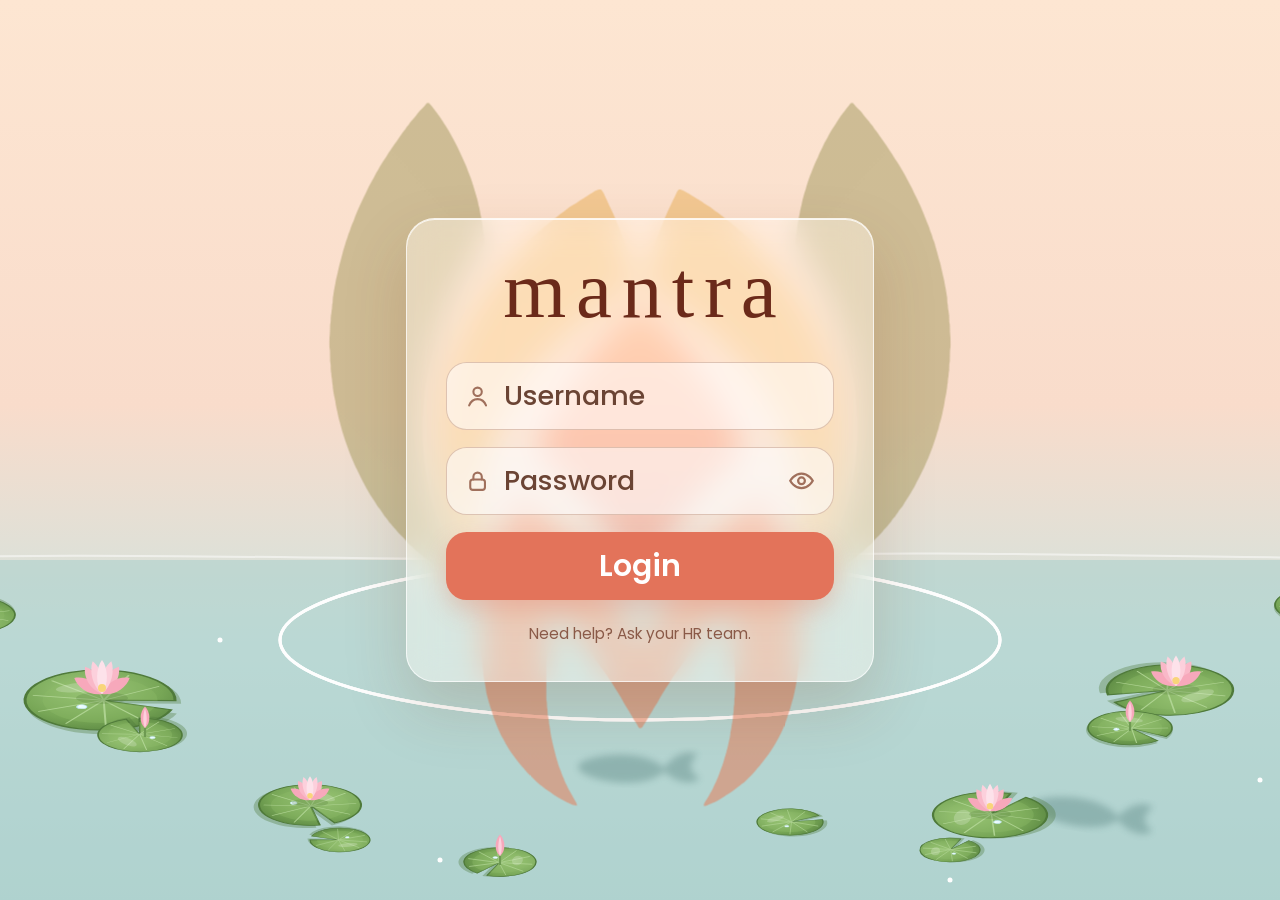
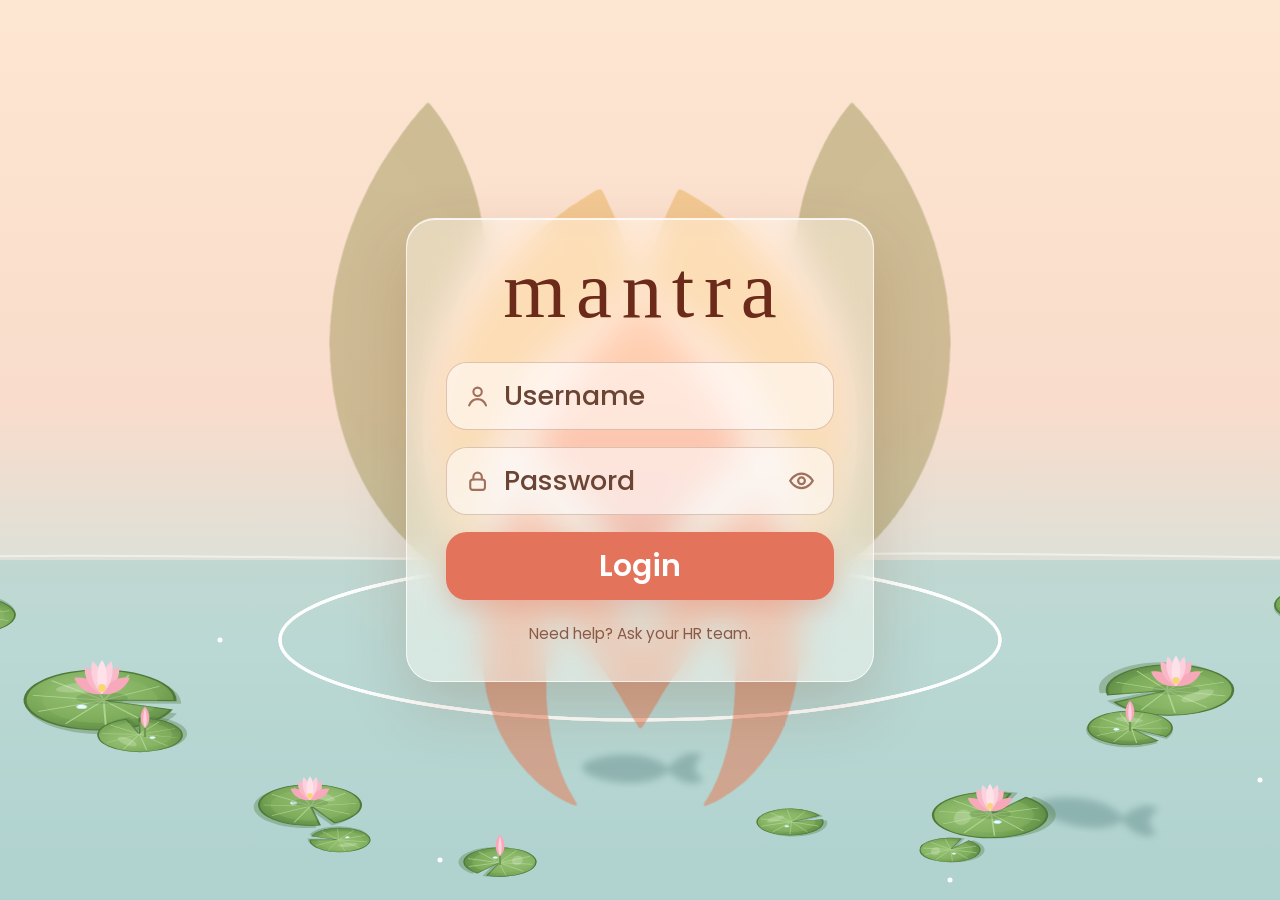
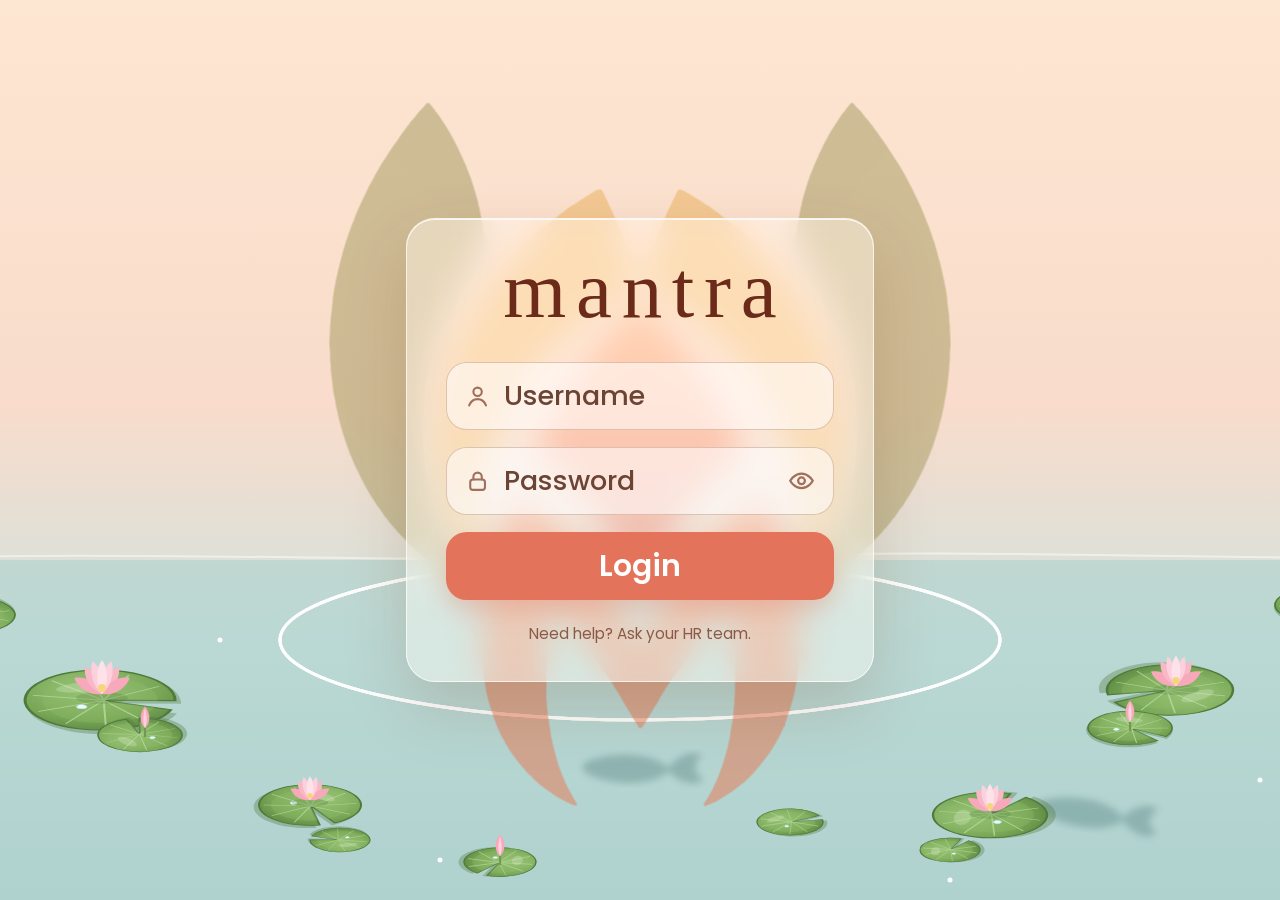
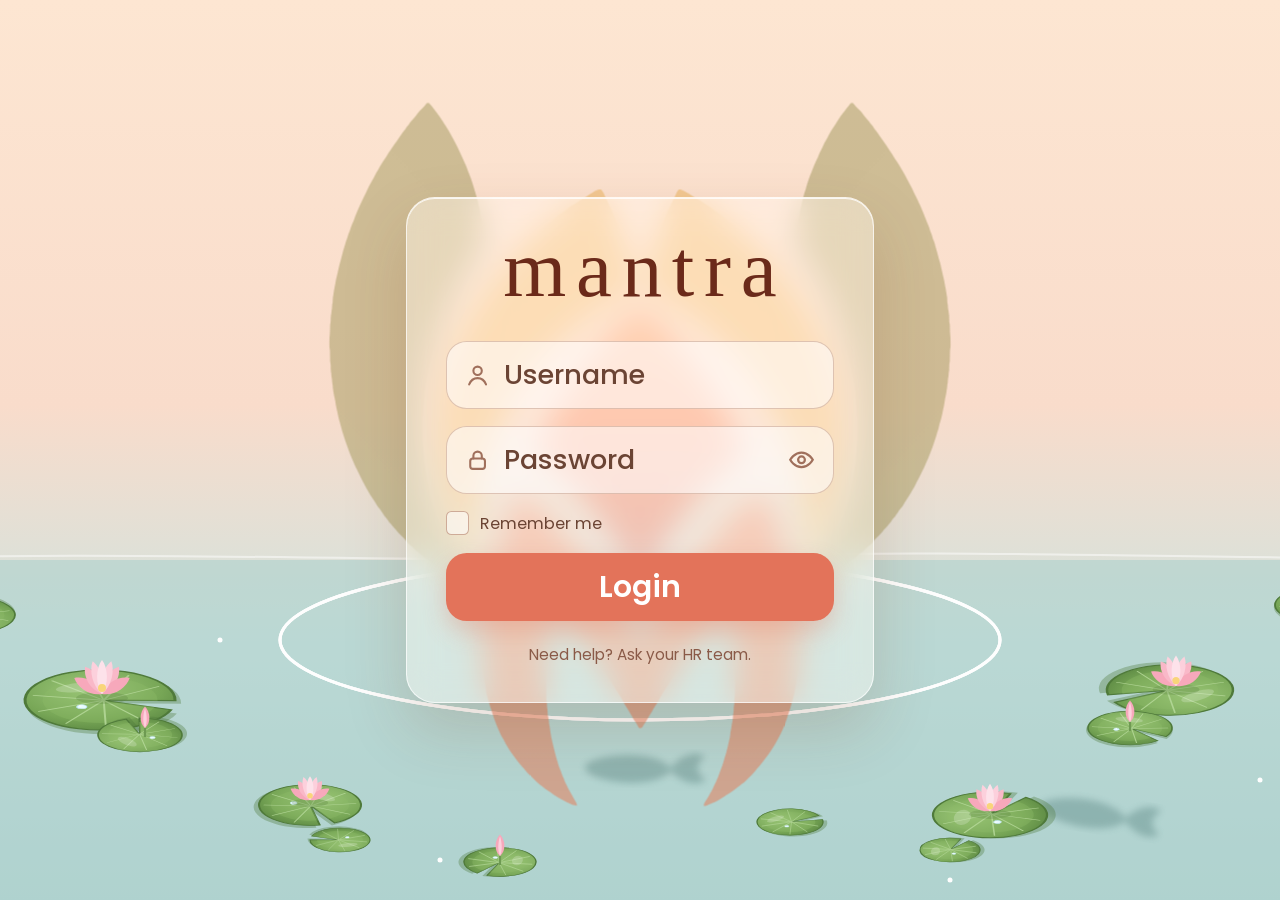
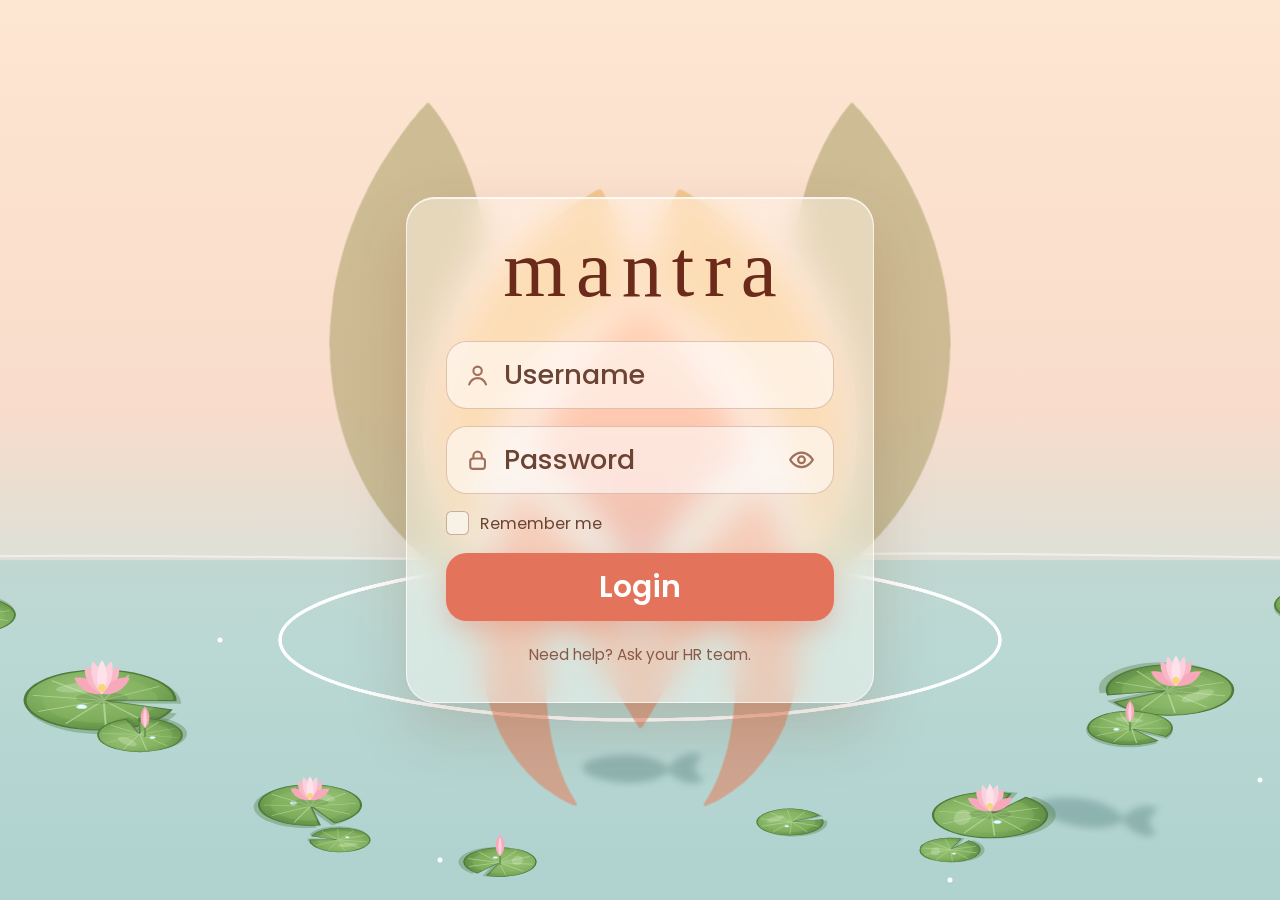
